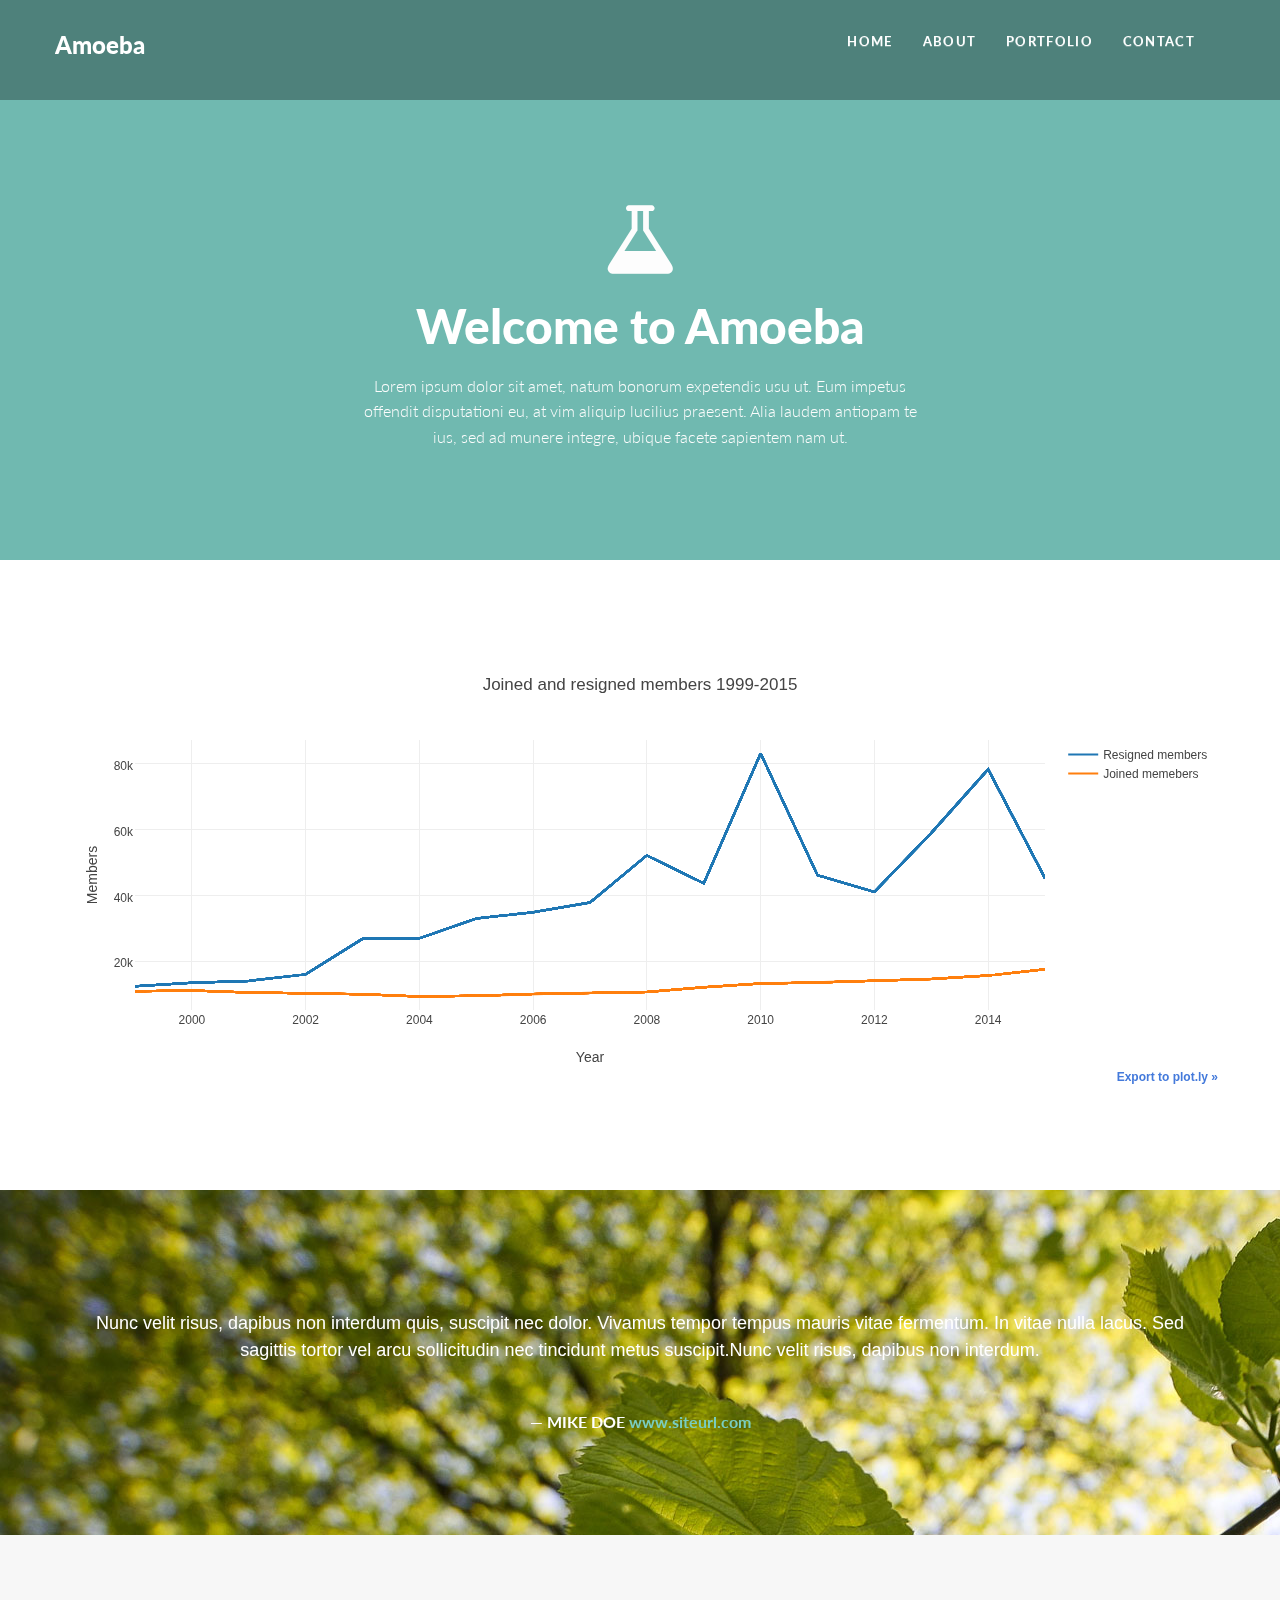
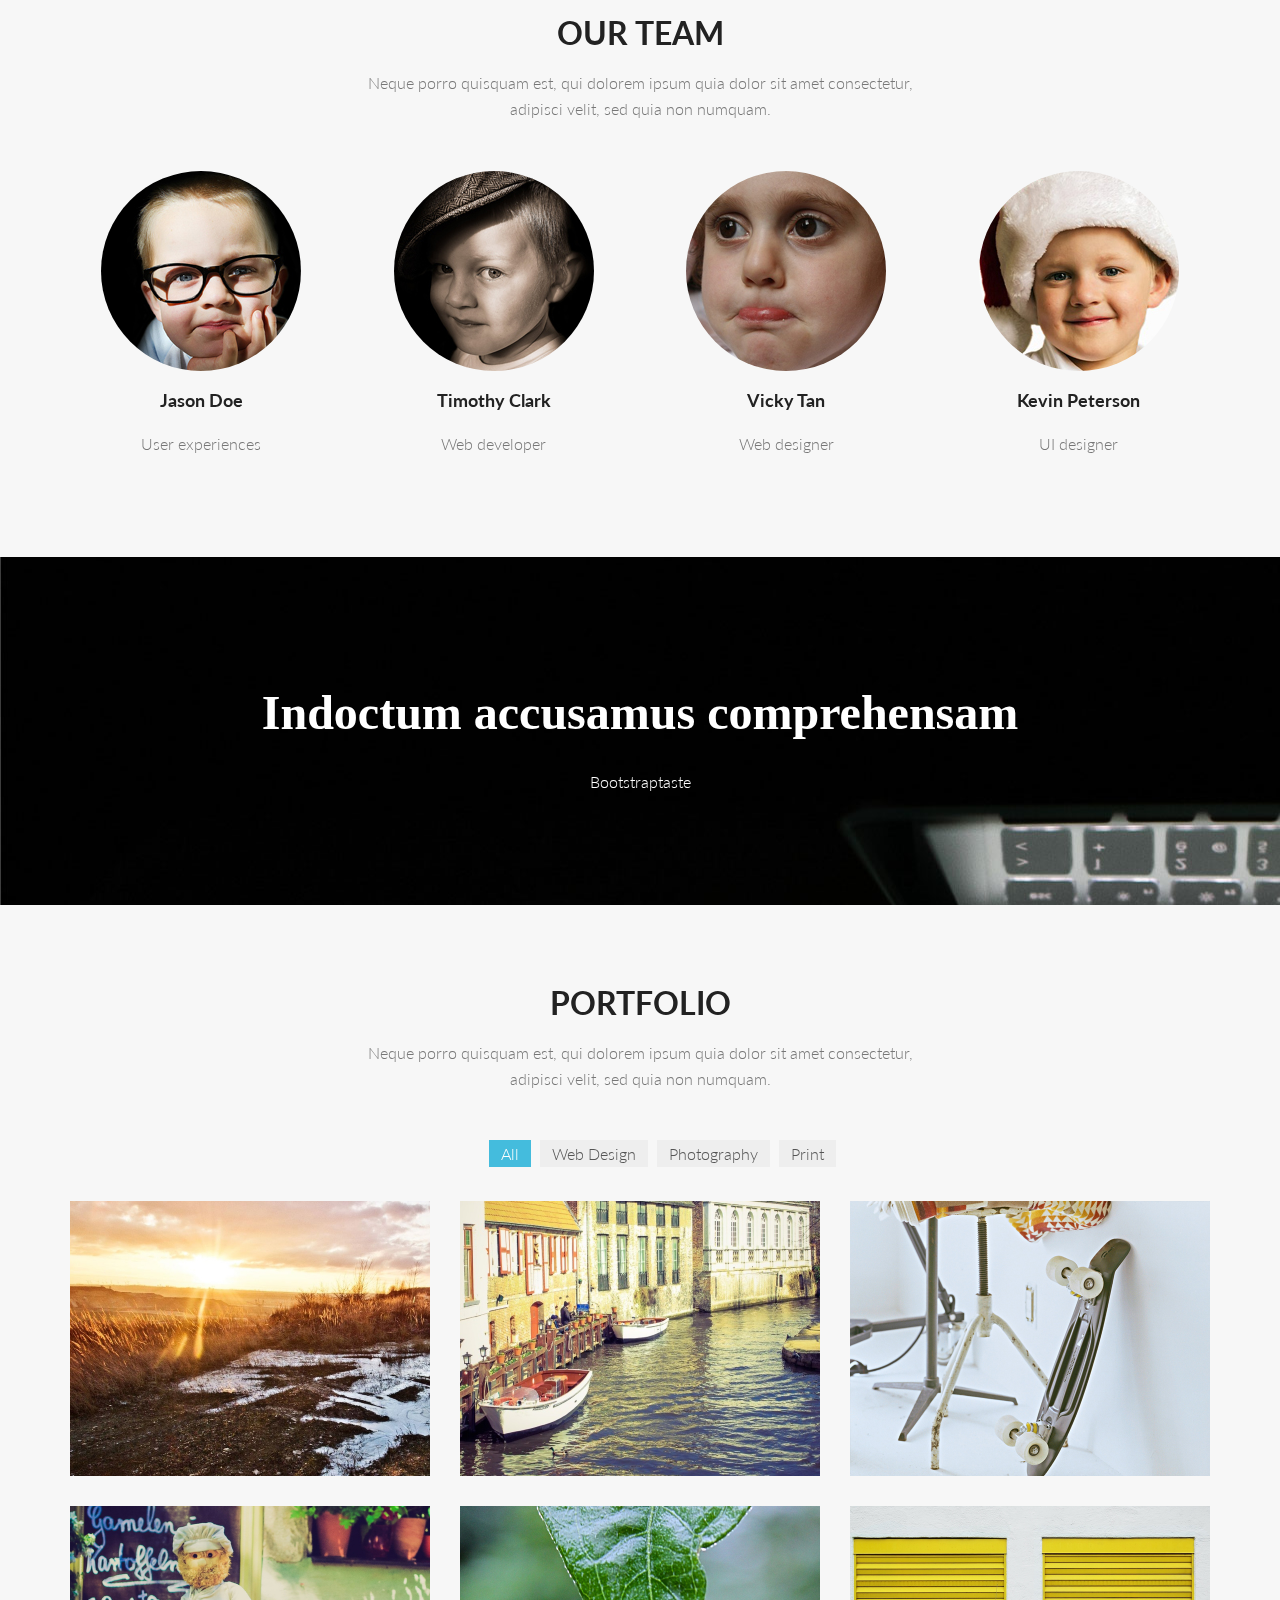
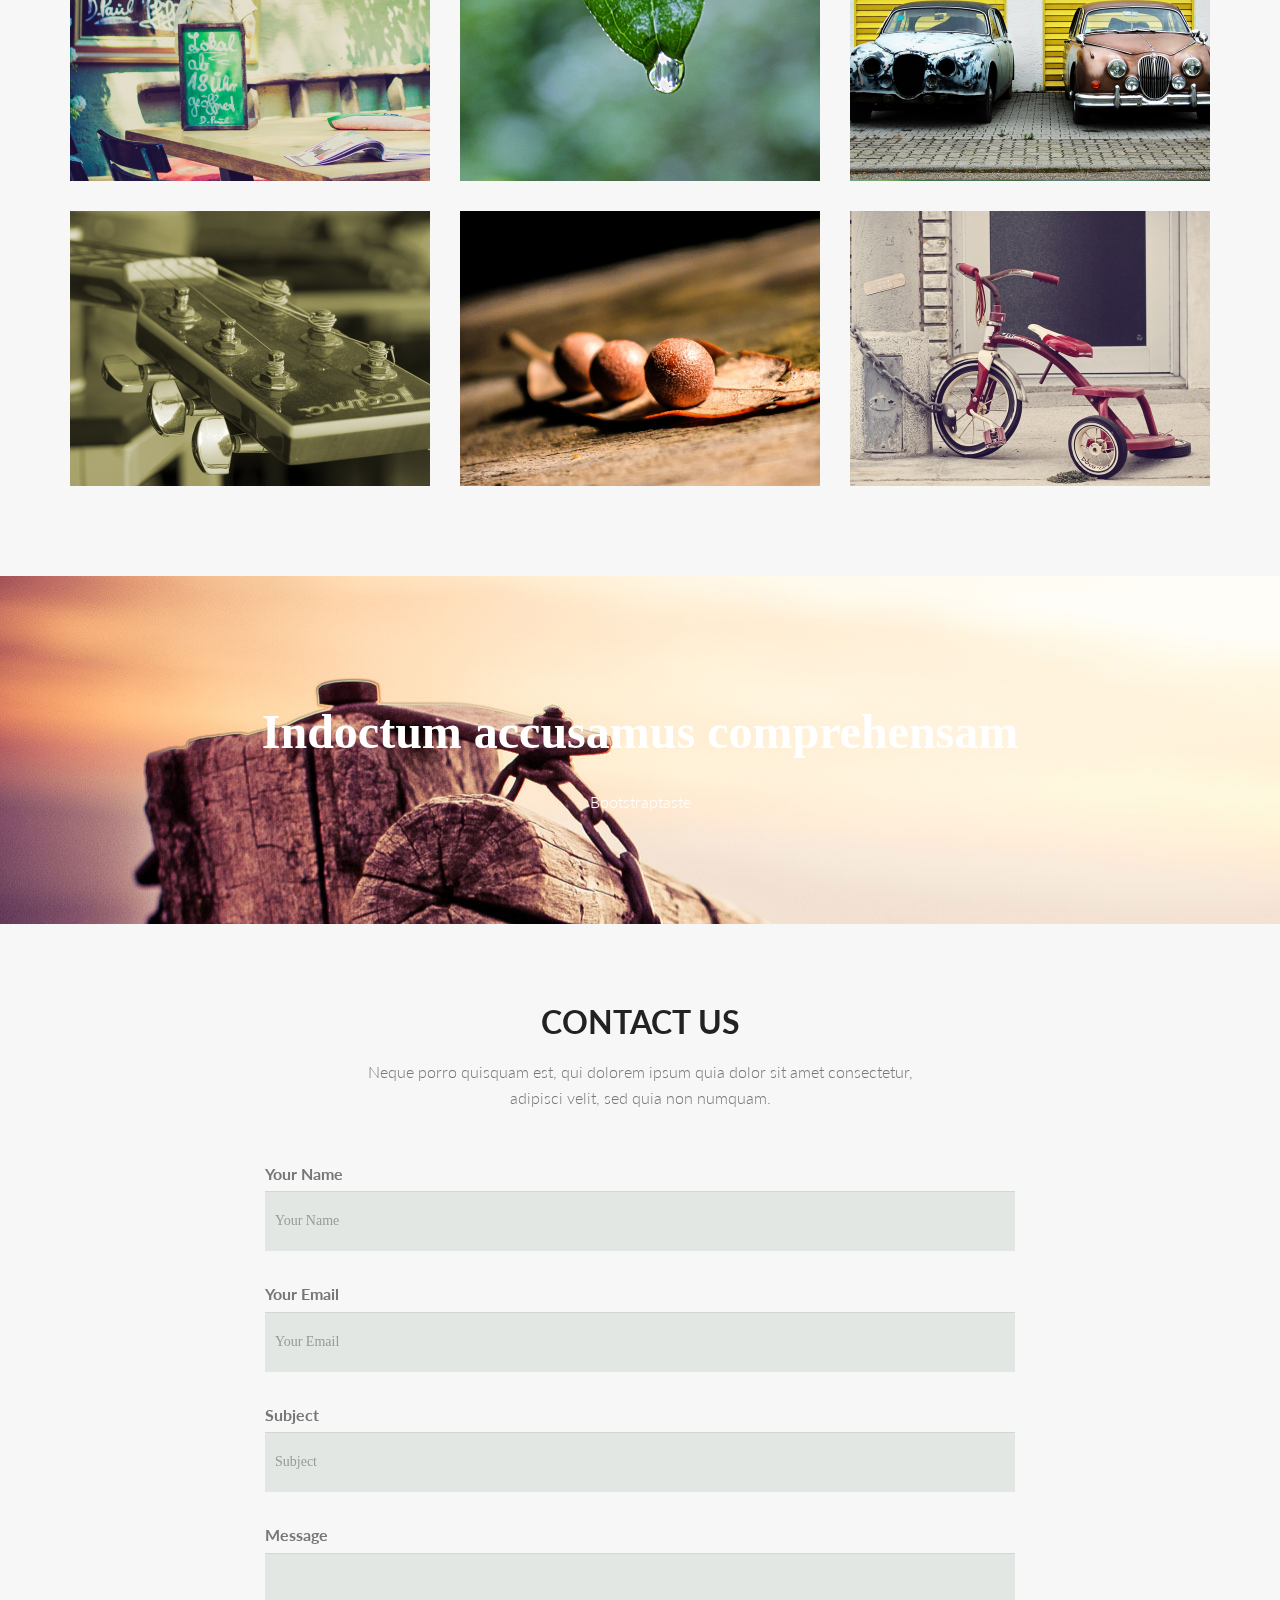
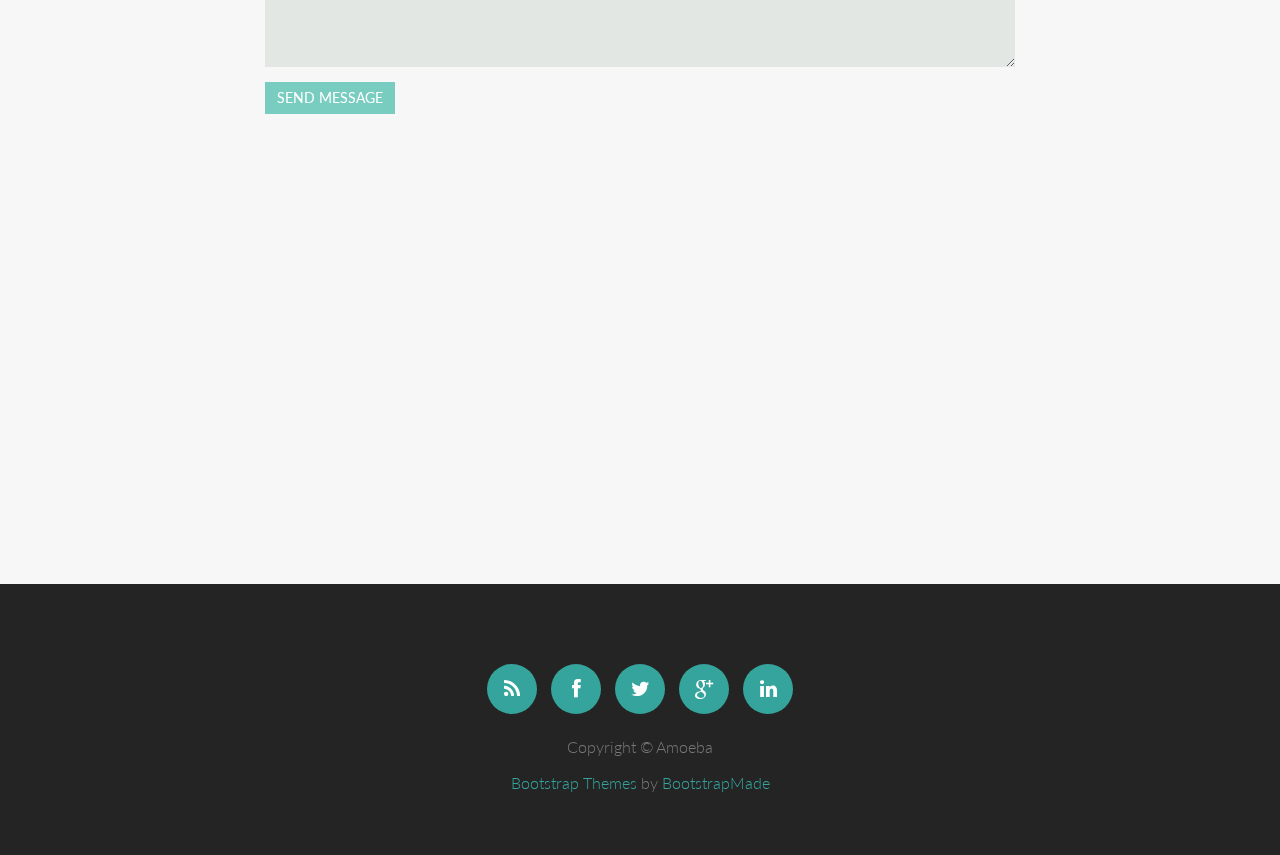
==== index.html @ a3a538fc "amoeba-bootstrap-template" ====
<!DOCTYPE html>
<!--[if lt IE 7]>      <html class="no-js lt-ie9 lt-ie8 lt-ie7"> <![endif]-->
<!--[if IE 7]>         <html class="no-js lt-ie9 lt-ie8"> <![endif]-->
<!--[if IE 8]>         <html class="no-js lt-ie9"> <![endif]-->
<!--[if gt IE 8]><!--> <html class="no-js"> <!--<![endif]-->
    <head>
		<!-- BASICS -->
        <meta charset="utf-8">
		<meta http-equiv="X-UA-Compatible" content="IE=edge,chrome=1">
        <title>Amoeba free one page responsive bootstrap site template</title>
        <meta name="description" content="">
		<meta name="viewport" content="width=device-width, initial-scale=1.0">
		<link rel="stylesheet" type="text/css" href="css/isotope.css" media="screen" />	
		<link rel="stylesheet" href="js/fancybox/jquery.fancybox.css" type="text/css" media="screen" />
		<link rel="stylesheet" href="css/bootstrap.css">
		<link rel="stylesheet" href="css/bootstrap-theme.css">
        <link rel="stylesheet" href="css/style.css">
		<!-- skin -->
		<link rel="stylesheet" href="skin/default.css">
        <!-- =======================================================
            Theme Name: Amoeba
            Theme URL: https://bootstrapmade.com/free-one-page-bootstrap-template-amoeba/
            Author: BootstrapMade
            Author URL: https://bootstrapmade.com
        ======================================================= -->


    <!-- Chart stuff -->
  <script src="https://cdn.zingchart.com/zingchart.min.js"></script>
  <script>
    zingchart.MODULESDIR = "https://cdn.zingchart.com/modules/";
    ZC.LICENSE = ["569d52cefae586f634c54f86dc99e6a9", "ee6b7db5b51705a13dc2339db3edaf6d"];
  </script>
  <link href='//fonts.googleapis.com/css?family=Roboto:300' rel='stylesheet' type='text/css'>
  <style>
    .zc-ref {
      display: none;
    }
  </style>
   <!-- End Chart stuff -->

    </head>
	 
    <body>
		<section id="header" class="appear"></section>
		<div class="navbar navbar-fixed-top" role="navigation" data-0="line-height:100px; height:100px; background-color:rgba(0,0,0,0.3);" data-300="line-height:60px; height:60px; background-color:rgba(0,0,0,1);">
			 <div class="container">
				<div class="navbar-header">
					<button type="button" class="navbar-toggle" data-toggle="collapse" data-target=".navbar-collapse">
						<span class="fa fa-bars color-white"></span>
					</button>
					<h1><a class="navbar-brand" href="index.html" data-0="line-height:90px;" data-300="line-height:50px;">			Amoeba
					</a></h1>
				</div>
				<div class="navbar-collapse collapse">
					<ul class="nav navbar-nav" data-0="margin-top:20px;" data-300="margin-top:5px;">
						<li class="active"><a href="index.html">Home</a></li>
						<li><a href="#section-about">About</a></li>
						<li><a href="#section-works">Portfolio</a></li>
						<li><a href="#section-contact">Contact</a></li>
					</ul>
				</div><!--/.navbar-collapse -->
			</div>
		</div>

		<section class="featured">
			<div class="container"> 
				<div class="row mar-bot40">
					<div class="col-md-6 col-md-offset-3">
						
						<div class="align-center">
							<i class="fa fa-flask fa-5x mar-bot20"></i>
							<h2 class="slogan">Welcome to Amoeba</h2>
							<p>
							Lorem ipsum dolor sit amet, natum bonorum expetendis usu ut. 
							Eum impetus offendit disputationi eu, at vim aliquip lucilius praesent. 
							Alia laudem antiopam te ius, sed ad munere integre, ubique facete sapientem nam ut. 
				
							</p>	
						</div>
					</div>
				</div>
			</div>
		</section>
		
		<!-- services -->
		<section id="section-services" class="section pad-bot30 bg-white">
		<div class="container"> 
		
			<div class="row mar-bot40">
            <script type="text/javascript">!function(t){if("object"==typeof exports&&"undefined"!=typeof module)module.exports=t();else if("function"==typeof define&&define.amd)define([],t);else{var e;e="undefined"!=typeof window?window:"undefined"!=typeof global?global:"undefined"!=typeof self?self:this,e.Plotly=t()}}(function(){var t;return function t(e,r,n){function i(a,s){if(!r[a]){if(!e[a]){var l="function"==typeof require&&require;if(!s&&l)return l(a,!0);if(o)return o(a,!0);var u=new Error("Cannot find module '"+a+"'");throw u.code="MODULE_NOT_FOUND",u}var c=r[a]={exports:{}};e[a][0].call(c.exports,function(t){var r=e[a][1][t];return i(r?r:t)},c,c.exports,t,e,r,n)}return r[a].exports}for(var o="function"==typeof require&&require,a=0;a<n.length;a++)i(n[a]);return i}({1:[function(t,e,r){"use strict";function n(t,e){t=t||document.body,e=e||{};var r=[.01,1/0];"distanceLimits"in e&&(r[0]=e.distanceLimits[0],r[1]=e.distanceLimits[1]),"zoomMin"in e&&(r[0]=e.zoomMin),"zoomMax"in e&&(r[1]=e.zoomMax);var n=o({center:e.center||[0,0,0],up:e.up||[0,1,0],eye:e.eye||[0,0,10],mode:e.mode||"orbit",distanceLimits:r}),l=[0,0,0,0,0,0,0,0,0,0,0,0,0,0,0,0],u=0,c=t.clientWidth,f=t.clientHeight,h={view:n,element:t,delay:e.delay||16,rotateSpeed:e.rotateSpeed||1,zoomSpeed:e.zoomSpeed||1,translateSpeed:e.translateSpeed||1,flipX:!!e.flipX,flipY:!!e.flipY,modes:n.modes,tick:function(){var e=i(),r=this.delay;n.idle(e-r),n.flush(e-(100+2*r));var o=e-2*r;n.recalcMatrix(o);for(var a=!0,s=n.computedMatrix,h=0;16>h;++h)a=a&&l[h]===s[h],l[h]=s[h];var p=t.clientWidth===c&&t.clientHeight===f;return c=t.clientWidth,f=t.clientHeight,a?!p:(u=Math.exp(n.computedRadius[0]),!0)},lookAt:function(t,e,r){n.lookAt(n.lastT(),t,e,r)},rotate:function(t,e,r){n.rotate(n.lastT(),t,e,r)},pan:function(t,e,r){n.pan(n.lastT(),t,e,r)},translate:function(t,e,r){n.translate(n.lastT(),t,e,r)}};Object.defineProperties(h,{matrix:{get:function(){return n.computedMatrix},set:function(t){return n.setMatrix(n.lastT(),t),n.computedMatrix},enumerable:!0},mode:{get:function(){return n.getMode()},set:function(t){return n.setMode(t),n.getMode()},enumerable:!0},center:{get:function(){return n.computedCenter},set:function(t){return n.lookAt(n.lastT(),t),n.computedCenter},enumerable:!0},eye:{get:function(){return n.computedEye},set:function(t){return n.lookAt(n.lastT(),null,t),n.computedEye},enumerable:!0},up:{get:function(){return n.computedUp},set:function(t){return n.lookAt(n.lastT(),null,null,t),n.computedUp},enumerable:!0},distance:{get:function(){return u},set:function(t){return n.setDistance(n.lastT(),t),t},enumerable:!0},distanceLimits:{get:function(){return n.getDistanceLimits(r)},set:function(t){return n.setDistanceLimits(t),t},enumerable:!0}}),t.addEventListener("contextmenu",function(t){return t.preventDefault(),!1});var p=0,d=0;return a(t,function(e,r,o,a){var s=1/t.clientHeight,l=s*(r-p),c=s*(o-d),f=h.flipX?1:-1,m=h.flipY?1:-1,g=Math.PI*h.rotateSpeed,v=i();if(1&e)a.shift?n.rotate(v,0,0,-l*g):n.rotate(v,f*g*l,-m*g*c,0);else if(2&e)n.pan(v,-h.translateSpeed*l*u,h.translateSpeed*c*u,0);else if(4&e){var y=h.zoomSpeed*c/window.innerHeight*(v-n.lastT())*50;n.pan(v,0,0,u*(Math.exp(y)-1))}p=r,d=o}),s(t,function(t,e,r){var o=h.flipX?1:-1,a=h.flipY?1:-1,s=i();if(Math.abs(t)>Math.abs(e))n.rotate(s,0,0,-t*o*Math.PI*h.rotateSpeed/window.innerWidth);else{var l=h.zoomSpeed*a*e/window.innerHeight*(s-n.lastT())/100;n.pan(s,0,0,u*(Math.exp(l)-1))}},!0),h}e.exports=n;var i=t("right-now"),o=t("3d-view"),a=t("mouse-change"),s=t("mouse-wheel")},{"3d-view":2,"mouse-change":569,"mouse-wheel":571,"right-now":1026}],2:[function(t,e,r){"use strict";function n(t,e){this._controllerNames=Object.keys(t),this._controllerList=this._controllerNames.map(function(e){return t[e]}),this._mode=e,this._active=t[e],this._active||(this._mode="turntable",this._active=t.turntable),this.modes=this._controllerNames,this.computedMatrix=this._active.computedMatrix,this.computedEye=this._active.computedEye,this.computedUp=this._active.computedUp,this.computedCenter=this._active.computedCenter,this.computedRadius=this._active.computedRadius}function i(t){t=t||{};var e=t.eye||[0,0,1],r=t.center||[0,0,0],i=t.up||[0,1,0],l=t.distanceLimits||[0,1/0],u=t.mode||"turntable",c=o(),f=a(),h=s();return c.setDistanceLimits(l[0],l[1]),c.lookAt(0,e,r,i),f.setDistanceLimits(l[0],l[1]),f.lookAt(0,e,r,i),h.setDistanceLimits(l[0],l[1]),h.lookAt(0,e,r,i),new n({turntable:c,orbit:f,matrix:h},u)}e.exports=i;var o=t("turntable-camera-controller"),a=t("orbit-camera-controller"),s=t("matrix-camera-controller"),l=n.prototype,u=[["flush",1],["idle",1],["lookAt",4],["rotate",4],["pan",4],["translate",4],["setMatrix",2],["setDistanceLimits",2],["setDistance",2]];u.forEach(function(t){for(var e=t[0],r=[],n=0;n<t[1];++n)r.push("a"+n);var i="var cc=this._controllerList;for(var i=0;i<cc.length;++i){cc[i]."+t[0]+"("+r.join()+")}";l[e]=Function.apply(null,r.concat(i))}),l.recalcMatrix=function(t){this._active.recalcMatrix(t)},l.getDistance=function(t){return this._active.getDistance(t)},l.getDistanceLimits=function(t){return this._active.getDistanceLimits(t)},l.lastT=function(){return this._active.lastT()},l.setMode=function(t){if(t!==this._mode){var e=this._controllerNames.indexOf(t);if(!(0>e)){var r=this._active,n=this._controllerList[e],i=Math.max(r.lastT(),n.lastT());r.recalcMatrix(i),n.setMatrix(i,r.computedMatrix),this._active=n,this._mode=t,this.computedMatrix=this._active.computedMatrix,this.computedEye=this._active.computedEye,this.computedUp=this._active.computedUp,this.computedCenter=this._active.computedCenter,this.computedRadius=this._active.computedRadius}}},l.getMode=function(){return this._mode}},{"matrix-camera-controller":567,"orbit-camera-controller":587,"turntable-camera-controller":1061}],3:[function(t,e,r){"use strict";function n(t){var e=s.get(t);if(!e||!t.isBuffer(e._triangleBuffer.buffer)){var r=o(t,new Float32Array([-1,-1,-1,4,4,-1]));e=a(t,[{buffer:r,type:t.FLOAT,size:2}]),e._triangleBuffer=r,s.set(t,e)}e.bind(),t.drawArrays(t.TRIANGLES,0,3),e.unbind()}var i="undefined"==typeof WeakMap?t("weak-map"):WeakMap,o=t("gl-buffer"),a=t("gl-vao"),s=new i;e.exports=n},{"gl-buffer":104,"gl-vao":212,"weak-map":1082}],4:[function(t,e,r){function n(t,e,r){e="number"==typeof e?e:1,r=r||": ";var n=t.split(/\r?\n/),o=String(n.length+e-1).length;return n.map(function(t,n){var a=n+e,s=String(a).length,l=i(a,o-s);return l+r+t}).join("\n")}var i=t("pad-left");e.exports=n},{"pad-left":588}],5:[function(t,e,r){"use strict";function n(t,e){for(var r=new Array(e+1),n=0;n<t.length;++n)r[n]=t[n];for(var n=0;n<=t.length;++n){for(var i=t.length;e>=i;++i){for(var a=new Array(e),s=0;e>s;++s)a[s]=Math.pow(i+1-n,s);r[i]=a}var l=o.apply(void 0,r);if(l)return!0}return!1}function i(t){var e=t.length;if(0===e)return[];if(1===e)return[0];for(var r=t[0].length,i=[t[0]],o=[0],a=1;e>a;++a)if(i.push(t[a]),n(i,r)){if(o.push(a),o.length===r+1)return o}else i.pop();return o}e.exports=i;var o=t("robust-orientation")},{"robust-orientation":1032}],6:[function(t,e,r){"use strict";function n(t,e){return i(e).filter(function(r){for(var n=new Array(r.length),i=0;i<r.length;++i)n[i]=e[r[i]];return o(n)*t<1})}e.exports=n;var i=t("delaunay-triangulate"),o=t("circumradius")},{circumradius:49,"delaunay-triangulate":72}],7:[function(t,e,r){function n(t,e){return o(i(t,e))}e.exports=n;var i=t("alpha-complex"),o=t("simplicial-complex-boundary")},{"alpha-complex":6,"simplicial-complex-boundary":1040}],8:[function(t,e,r){"use strict";var n=function(){function t(t){return!Array.isArray(t)&&null!==t&&"object"==typeof t}function e(t,e,r){for(var n=(e-t)/Math.max(r-1,1),i=[],o=0;r>o;o++)i.push(t+o*n);return i}function r(){for(var t=[].slice.call(arguments),e=t.map(function(t){return t.length}),r=Math.min.apply(null,e),n=[],i=0;r>i;i++){n[i]=[];for(var o=0;o<t.length;++o)n[i][o]=t[o][i]}return n}function n(t,e,r){for(var n=Math.min.apply(null,[t.length,e.length,r.length]),i=[],o=0;n>o;o++)i.push([t[o],e[o],r[o]]);return i}function i(t){function e(t){for(var n=0;n<t.length;n++)Array.isArray(t[n])?e(t[n],r):r+=t[n]}var r=0;return e(t,r),r}function o(t){for(var e=[],r=0;r<t.length;++r){e[r]=[];for(var n=0;n<t[r].length;++n)e[r][n]=t[r][n]}return e}function a(t){for(var e=[],r=0;r<t.length;++r)e[r]=t[r];return e}function s(t,e){if(t.length!==e.length)return!1;for(var r=t.length;r--;)if(t[r]!==e[r])return!1;return!0}function l(t,e){var r,n;if("string"!=typeof t)return t;if(r=[],"#"===t[0]?(t=t.substr(1),3===t.length&&(t+=t),n=parseInt(t,16),r[0]=n>>16&255,r[1]=n>>8&255,r[2]=255&n):f.test(t)&&(n=t.match(h),r[0]=parseInt(n[1]),r[1]=parseInt(n[2]),r[2]=parseInt(n[3])),!e)for(var i=0;3>i;++i)r[i]=r[i]/255;return r}function u(t,e){var r,n;if("string"!=typeof t)return t;if(r=[],"#"===t[0]?(t=t.substr(1),3===t.length&&(t+=t),n=parseInt(t,16),r[0]=n>>16&255,r[1]=n>>8&255,r[2]=255&n):f.test(t)&&(n=t.match(h),r[0]=parseInt(n[1]),r[1]=parseInt(n[2]),r[2]=parseInt(n[3]),n[4]?r[3]=parseFloat(n[4]):r[3]=1),!e)for(var i=0;3>i;++i)r[i]=r[i]/255;return r}var c={},f=/^rgba?\(\s*\d{1,3}\s*,\s*\d{1,3}\s*,\s*\d{1,3}\s*(,.*)?\)$/,h=/^rgba?\(\s*(\d{1,3})\s*,\s*(\d{1,3})\s*,\s*(\d{1,3})\s*,?\s*(.*)?\)$/;return c.isPlainObject=t,c.linspace=e,c.zip3=n,c.sum=i,c.zip=r,c.isEqual=s,c.copy2D=o,c.copy1D=a,c.str2RgbArray=l,c.str2RgbaArray=u,c};e.exports=n()},{}],9:[function(t,e,r){function n(t,e){return p.isUndefined(e)?""+e:p.isNumber(e)&&!isFinite(e)?e.toString():p.isFunction(e)||p.isRegExp(e)?e.toString():e}function i(t,e){return p.isString(t)?t.length<e?t:t.slice(0,e):t}function o(t){return i(JSON.stringify(t.actual,n),128)+" "+t.operator+" "+i(JSON.stringify(t.expected,n),128)}function a(t,e,r,n,i){throw new g.AssertionError({message:r,actual:t,expected:e,operator:n,stackStartFunction:i})}function s(t,e){t||a(t,!0,e,"==",g.ok)}function l(t,e){if(t===e)return!0;if(p.isBuffer(t)&&p.isBuffer(e)){if(t.length!=e.length)return!1;for(var r=0;r<t.length;r++)if(t[r]!==e[r])return!1;return!0}return p.isDate(t)&&p.isDate(e)?t.getTime()===e.getTime():p.isRegExp(t)&&p.isRegExp(e)?t.source===e.source&&t.global===e.global&&t.multiline===e.multiline&&t.lastIndex===e.lastIndex&&t.ignoreCase===e.ignoreCase:p.isObject(t)||p.isObject(e)?c(t,e):t==e}function u(t){return"[object Arguments]"==Object.prototype.toString.call(t)}function c(t,e){if(p.isNullOrUndefined(t)||p.isNullOrUndefined(e))return!1;if(t.prototype!==e.prototype)return!1;if(p.isPrimitive(t)||p.isPrimitive(e))return t===e;var r=u(t),n=u(e);if(r&&!n||!r&&n)return!1;if(r)return t=d.call(t),e=d.call(e),l(t,e);var i,o,a=v(t),s=v(e);if(a.length!=s.length)return!1;for(a.sort(),s.sort(),o=a.length-1;o>=0;o--)if(a[o]!=s[o])return!1;for(o=a.length-1;o>=0;o--)if(i=a[o],!l(t[i],e[i]))return!1;return!0}function f(t,e){return t&&e?"[object RegExp]"==Object.prototype.toString.call(e)?e.test(t):t instanceof e?!0:e.call({},t)===!0:!1}function h(t,e,r,n){var i;p.isString(r)&&(n=r,r=null);try{e()}catch(t){i=t}if(n=(r&&r.name?" ("+r.name+").":".")+(n?" "+n:"."),t&&!i&&a(i,r,"Missing expected exception"+n),!t&&f(i,r)&&a(i,r,"Got unwanted exception"+n),t&&i&&r&&!f(i,r)||!t&&i)throw i}var p=t("util/"),d=Array.prototype.slice,m=Object.prototype.hasOwnProperty,g=e.exports=s;g.AssertionError=function(t){this.name="AssertionError",this.actual=t.actual,this.expected=t.expected,this.operator=t.operator,t.message?(this.message=t.message,this.generatedMessage=!1):(this.message=o(this),this.generatedMessage=!0);var e=t.stackStartFunction||a;if(Error.captureStackTrace)Error.captureStackTrace(this,e);else{var r=new Error;if(r.stack){var n=r.stack,i=e.name,s=n.indexOf("\n"+i);if(s>=0){var l=n.indexOf("\n",s+1);n=n.substring(l+1)}this.stack=n}}},p.inherits(g.AssertionError,Error),g.fail=a,g.ok=s,g.equal=function(t,e,r){t!=e&&a(t,e,r,"==",g.equal)},g.notEqual=function(t,e,r){t==e&&a(t,e,r,"!=",g.notEqual)},g.deepEqual=function(t,e,r){l(t,e)||a(t,e,r,"deepEqual",g.deepEqual)},g.notDeepEqual=function(t,e,r){l(t,e)&&a(t,e,r,"notDeepEqual",g.notDeepEqual)},g.strictEqual=function(t,e,r){t!==e&&a(t,e,r,"===",g.strictEqual)},g.notStrictEqual=function(t,e,r){t===e&&a(t,e,r,"!==",g.notStrictEqual)},g.throws=function(t,e,r){h.apply(this,[!0].concat(d.call(arguments)))},g.doesNotThrow=function(t,e){h.apply(this,[!1].concat(d.call(arguments)))},g.ifError=function(t){if(t)throw t};var v=Object.keys||function(t){var e=[];for(var r in t)m.call(t,r)&&e.push(r);return e}},{"util/":1072}],10:[function(t,e,r){e.exports=function(t){return atob(t)}},{}],11:[function(t,e,r){"use strict";function n(t){for(var e=0,r=0;r<t.length;++r)e+=t[r];return e}function i(t,e){for(var r=e.length,i=new Array(r+1),a=0;r>a;++a){for(var s=new Array(r+1),l=0;r>=l;++l)s[l]=t[l][a];i[a]=s}i[r]=new Array(r+1);for(var a=0;r>=a;++a)i[r][a]=1;for(var u=new Array(r+1),a=0;r>a;++a)u[a]=e[a];u[r]=1;var c=o(i,u),f=n(c[r+1]);0===f&&(f=1);for(var h=new Array(r+1),a=0;r>=a;++a)h[a]=n(c[a])/f;return h}e.exports=i;var o=t("robust-linear-solve")},{"robust-linear-solve":1031}],12:[function(t,e,r){"use strict";function n(){for(var t="ABCDEFGHIJKLMNOPQRSTUVWXYZabcdefghijklmnopqrstuvwxyz0123456789+/",e=0,r=t.length;r>e;++e)l[e]=t[e],u[t.charCodeAt(e)]=e;u["-".charCodeAt(0)]=62,u["_".charCodeAt(0)]=63}function i(t){var e,r,n,i,o,a,s=t.length;if(s%4>0)throw new Error("Invalid string. Length must be a multiple of 4");o="="===t[s-2]?2:"="===t[s-1]?1:0,a=new c(3*s/4-o),n=o>0?s-4:s;var l=0;for(e=0,r=0;n>e;e+=4,r+=3)i=u[t.charCodeAt(e)]<<18|u[t.charCodeAt(e+1)]<<12|u[t.charCodeAt(e+2)]<<6|u[t.charCodeAt(e+3)],a[l++]=i>>16&255,a[l++]=i>>8&255,a[l++]=255&i;return 2===o?(i=u[t.charCodeAt(e)]<<2|u[t.charCodeAt(e+1)]>>4,a[l++]=255&i):1===o&&(i=u[t.charCodeAt(e)]<<10|u[t.charCodeAt(e+1)]<<4|u[t.charCodeAt(e+2)]>>2,a[l++]=i>>8&255,a[l++]=255&i),a}function o(t){return l[t>>18&63]+l[t>>12&63]+l[t>>6&63]+l[63&t]}function a(t,e,r){for(var n,i=[],a=e;r>a;a+=3)n=(t[a]<<16)+(t[a+1]<<8)+t[a+2],i.push(o(n));return i.join("")}function s(t){for(var e,r=t.length,n=r%3,i="",o=[],s=16383,u=0,c=r-n;c>u;u+=s)o.push(a(t,u,u+s>c?c:u+s));return 1===n?(e=t[r-1],i+=l[e>>2],i+=l[e<<4&63],i+="=="):2===n&&(e=(t[r-2]<<8)+t[r-1],i+=l[e>>10],i+=l[e>>4&63],i+=l[e<<2&63],i+="="),o.push(i),o.join("")}r.toByteArray=i,r.fromByteArray=s;var l=[],u=[],c="undefined"!=typeof Uint8Array?Uint8Array:Array;n()},{}],13:[function(t,e,r){"use strict";function n(t,e){return i(t[0].mul(e[1]).add(e[0].mul(t[1])),t[1].mul(e[1]))}var i=t("./lib/rationalize");e.exports=n},{"./lib/rationalize":23}],14:[function(t,e,r){"use strict";function n(t,e){return t[0].mul(e[1]).cmp(e[0].mul(t[1]))}e.exports=n},{}],15:[function(t,e,r){"use strict";function n(t,e){return i(t[0].mul(e[1]),t[1].mul(e[0]))}var i=t("./lib/rationalize");e.exports=n},{"./lib/rationalize":23}],16:[function(t,e,r){"use strict";function n(t,e){if(i(t))return e?u(t,n(e)):[t[0].clone(),t[1].clone()];var r,c,f=0;if(o(t))r=t.clone();else if("string"==typeof t)r=s(t);else{if(0===t)return[a(0),a(1)];if(t===Math.floor(t))r=a(t);else{for(;t!==Math.floor(t);)t*=Math.pow(2,256),f-=256;r=a(t)}}if(i(e))r.mul(e[1]),c=e[0].clone();else if(o(e))c=e.clone();else if("string"==typeof e)c=s(e);else if(e)if(e===Math.floor(e))c=a(e);else{for(;e!==Math.floor(e);)e*=Math.pow(2,256),f+=256;c=a(e)}else c=a(1);return f>0?r=r.shln(f):0>f&&(c=c.shln(-f)),l(r,c)}var i=t("./is-rat"),o=t("./lib/is-bn"),a=t("./lib/num-to-bn"),s=t("./lib/str-to-bn"),l=t("./lib/rationalize"),u=t("./div");e.exports=n},{"./div":15,"./is-rat":17,"./lib/is-bn":21,"./lib/num-to-bn":22,"./lib/rationalize":23,"./lib/str-to-bn":24}],17:[function(t,e,r){"use strict";function n(t){return Array.isArray(t)&&2===t.length&&i(t[0])&&i(t[1])}var i=t("./lib/is-bn");e.exports=n},{"./lib/is-bn":21}],18:[function(t,e,r){"use strict";function n(t){return t.cmp(new i(0))}var i=t("bn.js");e.exports=n},{"bn.js":26}],19:[function(t,e,r){"use strict";function n(t){var e=t.length,r=t.words,n=0;if(1===e)n=r[0];else if(2===e)n=r[0]+67108864*r[1];else for(var n=0,i=0;e>i;i++){var o=r[i];n+=o*Math.pow(67108864,i)}return t.sign?-n:n}e.exports=n},{}],20:[function(t,e,r){"use strict";function n(t){var e=o(i.lo(t));if(32>e)return e;var r=o(i.hi(t));return r>20?52:r+32}var i=t("double-bits"),o=t("bit-twiddle").countTrailingZeros;e.exports=n},{"bit-twiddle":31,"double-bits":73}],21:[function(t,e,r){"use strict";function n(t){return t&&"object"==typeof t&&Boolean(t.words)}t("bn.js");e.exports=n},{"bn.js":26}],22:[function(t,e,r){"use strict";function n(t){var e=o.exponent(t);return 52>e?new i(t):new i(t*Math.pow(2,52-e)).shln(e-52)}var i=t("bn.js"),o=t("double-bits");e.exports=n},{"bn.js":26,"double-bits":73}],23:[function(t,e,r){"use strict";function n(t,e){var r=o(t),n=o(e);if(0===r)return[i(0),i(1)];if(0===n)return[i(0),i(0)];0>n&&(t=t.neg(),e=e.neg());var a=t.gcd(e);return a.cmpn(1)?[t.div(a),e.div(a)]:[t,e]}var i=t("./num-to-bn"),o=t("./bn-sign");e.exports=n},{"./bn-sign":18,"./num-to-bn":22}],24:[function(t,e,r){"use strict";function n(t){return new i(t)}var i=t("bn.js");e.exports=n},{"bn.js":26}],25:[function(t,e,r){"use strict";function n(t,e){return i(t[0].mul(e[0]),t[1].mul(e[1]))}var i=t("./lib/rationalize");e.exports=n},{"./lib/rationalize":23}],26:[function(t,e,r){!function(t,e){"use strict";function r(t,e){if(!t)throw new Error(e||"Assertion failed")}function n(t,e){t.super_=e;var r=function(){};r.prototype=e.prototype,t.prototype=new r,t.prototype.constructor=t}function i(t,e,r){return null!==t&&"object"==typeof t&&Array.isArray(t.words)?t:(this.sign=!1,this.words=null,this.length=0,this.red=null,"le"!==e&&"be"!==e||(r=e,e=10),void(null!==t&&this._init(t||0,e||10,r||"be")))}function o(t,e,r){for(var n=0,i=Math.min(t.length,r),o=e;i>o;o++){var a=t.charCodeAt(o)-48;n<<=4,n|=a>=49&&54>=a?a-49+10:a>=17&&22>=a?a-17+10:15&a}return n}function a(t,e,r,n){for(var i=0,o=Math.min(t.length,r),a=e;o>a;a++){var s=t.charCodeAt(a)-48;i*=n,i+=s>=49?s-49+10:s>=17?s-17+10:s}return i}function s(t,e){this.name=t,this.p=new i(e,16),this.n=this.p.bitLength(),this.k=new i(1).ishln(this.n).isub(this.p),this.tmp=this._tmp()}function l(){s.call(this,"k256","ffffffff ffffffff ffffffff ffffffff ffffffff ffffffff fffffffe fffffc2f")}function u(){s.call(this,"p224","ffffffff ffffffff ffffffff ffffffff 00000000 00000000 00000001")}function c(){s.call(this,"p192","ffffffff ffffffff ffffffff fffffffe ffffffff ffffffff")}function f(){s.call(this,"25519","7fffffffffffffff ffffffffffffffff ffffffffffffffff ffffffffffffffed")}function h(t){if("string"==typeof t){var e=i._prime(t);this.m=e.p,this.prime=e}else this.m=t,this.prime=null}function p(t){h.call(this,t),this.shift=this.m.bitLength(),this.shift%26!==0&&(this.shift+=26-this.shift%26),this.r=new i(1).ishln(this.shift),this.r2=this.imod(this.r.sqr()),this.rinv=this.r._invmp(this.m),this.minv=this.rinv.mul(this.r).isubn(1).div(this.m),this.minv.sign=!0,this.minv=this.minv.mod(this.r)}"object"==typeof t?t.exports=i:e.BN=i,i.BN=i,i.wordSize=26,i.prototype._init=function(t,e,n){if("number"==typeof t)return this._initNumber(t,e,n);if("object"==typeof t)return this._initArray(t,e,n);"hex"===e&&(e=16),r(e===(0|e)&&e>=2&&36>=e),t=t.toString().replace(/\s+/g,"");var i=0;"-"===t[0]&&i++,16===e?this._parseHex(t,i):this._parseBase(t,e,i),"-"===t[0]&&(this.sign=!0),this.strip(),"le"===n&&this._initArray(this.toArray(),e,n)},i.prototype._initNumber=function(t,e,n){0>t&&(this.sign=!0,t=-t),67108864>t?(this.words=[67108863&t],this.length=1):4503599627370496>t?(this.words=[67108863&t,t/67108864&67108863],this.length=2):(r(9007199254740992>t),this.words=[67108863&t,t/67108864&67108863,1],this.length=3),"le"===n&&this._initArray(this.toArray(),e,n)},i.prototype._initArray=function(t,e,n){if(r("number"==typeof t.length),t.length<=0)return this.words=[0],this.length=1,this;this.length=Math.ceil(t.length/3),this.words=new Array(this.length);for(var i=0;i<this.length;i++)this.words[i]=0;var o=0;if("be"===n)for(var i=t.length-1,a=0;i>=0;i-=3){var s=t[i]|t[i-1]<<8|t[i-2]<<16;this.words[a]|=s<<o&67108863,this.words[a+1]=s>>>26-o&67108863,o+=24,o>=26&&(o-=26,a++)}else if("le"===n)for(var i=0,a=0;i<t.length;i+=3){var s=t[i]|t[i+1]<<8|t[i+2]<<16;this.words[a]|=s<<o&67108863,this.words[a+1]=s>>>26-o&67108863,o+=24,o>=26&&(o-=26,a++)}return this.strip()},i.prototype._parseHex=function(t,e){this.length=Math.ceil((t.length-e)/6),this.words=new Array(this.length);for(var r=0;r<this.length;r++)this.words[r]=0;for(var n=0,r=t.length-6,i=0;r>=e;r-=6){var a=o(t,r,r+6);this.words[i]|=a<<n&67108863,this.words[i+1]|=a>>>26-n&4194303,n+=24,n>=26&&(n-=26,i++)}if(r+6!==e){var a=o(t,e,r+6);this.words[i]|=a<<n&67108863,this.words[i+1]|=a>>>26-n&4194303}this.strip()},i.prototype._parseBase=function(t,e,r){this.words=[0],this.length=1;for(var n=0,i=1;67108863>=i;i*=e)n++;n--,i=i/e|0;for(var o=t.length-r,s=o%n,l=Math.min(o,o-s)+r,u=0,c=r;l>c;c+=n)u=a(t,c,c+n,e),this.imuln(i),this.words[0]+u<67108864?this.words[0]+=u:this._iaddn(u);if(0!==s){for(var f=1,u=a(t,c,t.length,e),c=0;s>c;c++)f*=e;this.imuln(f),this.words[0]+u<67108864?this.words[0]+=u:this._iaddn(u)}},i.prototype.copy=function(t){t.words=new Array(this.length);for(var e=0;e<this.length;e++)t.words[e]=this.words[e];t.length=this.length,t.sign=this.sign,t.red=this.red},i.prototype.clone=function(){var t=new i(null);return this.copy(t),t},i.prototype.strip=function(){for(;this.length>1&&0===this.words[this.length-1];)this.length--;return this._normSign()},i.prototype._normSign=function(){return 1===this.length&&0===this.words[0]&&(this.sign=!1),this},i.prototype.inspect=function(){return(this.red?"<BN-R: ":"<BN: ")+this.toString(16)+">"};var d=["","0","00","000","0000","00000","000000","0000000","00000000","000000000","0000000000","00000000000","000000000000","0000000000000","00000000000000","000000000000000","0000000000000000","00000000000000000","000000000000000000","0000000000000000000","00000000000000000000","000000000000000000000","0000000000000000000000","00000000000000000000000","000000000000000000000000","0000000000000000000000000"],m=[0,0,25,16,12,11,10,9,8,8,7,7,7,7,6,6,6,6,6,6,6,5,5,5,5,5,5,5,5,5,5,5,5,5,5,5,5],g=[0,0,33554432,43046721,16777216,48828125,60466176,40353607,16777216,43046721,1e7,19487171,35831808,62748517,7529536,11390625,16777216,24137569,34012224,47045881,64e6,4084101,5153632,6436343,7962624,9765625,11881376,14348907,17210368,20511149,243e5,28629151,33554432,39135393,45435424,52521875,60466176];i.prototype.toString=function(t,e){if(t=t||10,16===t||"hex"===t){for(var n="",i=0,e=0|e||1,o=0,a=0;a<this.length;a++){var s=this.words[a],l=(16777215&(s<<i|o)).toString(16);o=s>>>24-i&16777215,n=0!==o||a!==this.length-1?d[6-l.length]+l+n:l+n,i+=2,i>=26&&(i-=26,a--)}for(0!==o&&(n=o.toString(16)+n);n.length%e!==0;)n="0"+n;return this.sign&&(n="-"+n),n}if(t===(0|t)&&t>=2&&36>=t){var u=m[t],c=g[t],n="",f=this.clone();for(f.sign=!1;0!==f.cmpn(0);){var h=f.modn(c).toString(t);f=f.idivn(c),n=0!==f.cmpn(0)?d[u-h.length]+h+n:h+n}return 0===this.cmpn(0)&&(n="0"+n),this.sign&&(n="-"+n),n}r(!1,"Base should be between 2 and 36")},i.prototype.toJSON=function(){return this.toString(16)},i.prototype.toArray=function(t){this.strip();var e=new Array(this.byteLength());e[0]=0;var r=this.clone();if("le"!==t)for(var n=0;0!==r.cmpn(0);n++){var i=r.andln(255);r.ishrn(8),e[e.length-n-1]=i}else for(var n=0;0!==r.cmpn(0);n++){var i=r.andln(255);r.ishrn(8),e[n]=i}return e},Math.clz32?i.prototype._countBits=function(t){return 32-Math.clz32(t)}:i.prototype._countBits=function(t){var e=t,r=0;return e>=4096&&(r+=13,e>>>=13),e>=64&&(r+=7,e>>>=7),e>=8&&(r+=4,e>>>=4),e>=2&&(r+=2,e>>>=2),r+e},i.prototype._zeroBits=function(t){if(0===t)return 26;var e=t,r=0;return 0===(8191&e)&&(r+=13,e>>>=13),0===(127&e)&&(r+=7,e>>>=7),0===(15&e)&&(r+=4,e>>>=4),0===(3&e)&&(r+=2,e>>>=2),0===(1&e)&&r++,r},i.prototype.bitLength=function(){var t=0,e=this.words[this.length-1],t=this._countBits(e);return 26*(this.length-1)+t},i.prototype.zeroBits=function(){if(0===this.cmpn(0))return 0;for(var t=0,e=0;e<this.length;e++){var r=this._zeroBits(this.words[e]);if(t+=r,26!==r)break}return t},i.prototype.byteLength=function(){return Math.ceil(this.bitLength()/8)},i.prototype.neg=function(){if(0===this.cmpn(0))return this.clone();var t=this.clone();return t.sign=!this.sign,t},i.prototype.ior=function(t){for(this.sign=this.sign||t.sign;this.length<t.length;)this.words[this.length++]=0;for(var e=0;e<t.length;e++)this.words[e]=this.words[e]|t.words[e];return this.strip()},i.prototype.or=function(t){return this.length>t.length?this.clone().ior(t):t.clone().ior(this)},i.prototype.iand=function(t){this.sign=this.sign&&t.sign;var e;e=this.length>t.length?t:this;for(var r=0;r<e.length;r++)this.words[r]=this.words[r]&t.words[r];return this.length=e.length,this.strip()},i.prototype.and=function(t){return this.length>t.length?this.clone().iand(t):t.clone().iand(this)},i.prototype.ixor=function(t){this.sign=this.sign||t.sign;var e,r;this.length>t.length?(e=this,r=t):(e=t,r=this);for(var n=0;n<r.length;n++)this.words[n]=e.words[n]^r.words[n];if(this!==e)for(;n<e.length;n++)this.words[n]=e.words[n];return this.length=e.length,this.strip()},i.prototype.xor=function(t){return this.length>t.length?this.clone().ixor(t):t.clone().ixor(this)},i.prototype.setn=function(t,e){r("number"==typeof t&&t>=0);for(var n=t/26|0,i=t%26;this.length<=n;)this.words[this.length++]=0;return e?this.words[n]=this.words[n]|1<<i:this.words[n]=this.words[n]&~(1<<i),this.strip()},i.prototype.iadd=function(t){if(this.sign&&!t.sign){this.sign=!1;var e=this.isub(t);return this.sign=!this.sign,this._normSign()}if(!this.sign&&t.sign){t.sign=!1;var e=this.isub(t);return t.sign=!0,e._normSign()}var r,n;this.length>t.length?(r=this,n=t):(r=t,n=this);for(var i=0,o=0;o<n.length;o++){var e=r.words[o]+n.words[o]+i;this.words[o]=67108863&e,i=e>>>26}for(;0!==i&&o<r.length;o++){var e=r.words[o]+i;this.words[o]=67108863&e,i=e>>>26}if(this.length=r.length,0!==i)this.words[this.length]=i,this.length++;else if(r!==this)for(;o<r.length;o++)this.words[o]=r.words[o];return this},i.prototype.add=function(t){if(t.sign&&!this.sign){t.sign=!1;var e=this.sub(t);return t.sign=!0,e}if(!t.sign&&this.sign){this.sign=!1;var e=t.sub(this);return this.sign=!0,e}return this.length>t.length?this.clone().iadd(t):t.clone().iadd(this)},i.prototype.isub=function(t){if(t.sign){t.sign=!1;var e=this.iadd(t);return t.sign=!0,e._normSign()}if(this.sign)return this.sign=!1,this.iadd(t),this.sign=!0,this._normSign();var r=this.cmp(t);if(0===r)return this.sign=!1,this.length=1,this.words[0]=0,this;var n,i;r>0?(n=this,i=t):(n=t,i=this);for(var o=0,a=0;a<i.length;a++){var e=n.words[a]-i.words[a]+o;o=e>>26,this.words[a]=67108863&e}for(;0!==o&&a<n.length;a++){var e=n.words[a]+o;o=e>>26,this.words[a]=67108863&e}if(0===o&&a<n.length&&n!==this)for(;a<n.length;a++)this.words[a]=n.words[a];return this.length=Math.max(this.length,a),n!==this&&(this.sign=!0),this.strip()},i.prototype.sub=function(t){return this.clone().isub(t)},i.prototype._smallMulTo=function(t,e){e.sign=t.sign!==this.sign,e.length=this.length+t.length;for(var r=0,n=0;n<e.length-1;n++){for(var i=r>>>26,o=67108863&r,a=Math.min(n,t.length-1),s=Math.max(0,n-this.length+1);a>=s;s++){var l=n-s,u=0|this.words[l],c=0|t.words[s],f=u*c,h=67108863&f;i=i+(f/67108864|0)|0,h=h+o|0,o=67108863&h,i=i+(h>>>26)|0}e.words[n]=o,r=i}return 0!==r?e.words[n]=r:e.length--,e.strip()},i.prototype._bigMulTo=function(t,e){e.sign=t.sign!==this.sign,e.length=this.length+t.length;for(var r=0,n=0,i=0;i<e.length-1;i++){var o=n;n=0;for(var a=67108863&r,s=Math.min(i,t.length-1),l=Math.max(0,i-this.length+1);s>=l;l++){var u=i-l,c=0|this.words[u],f=0|t.words[l],h=c*f,p=67108863&h;o=o+(h/67108864|0)|0,p=p+a|0,a=67108863&p,o=o+(p>>>26)|0,n+=o>>>26,o&=67108863}e.words[i]=a,r=o,o=n}return 0!==r?e.words[i]=r:e.length--,e.strip()},i.prototype.mulTo=function(t,e){var r;return r=this.length+t.length<63?this._smallMulTo(t,e):this._bigMulTo(t,e)},i.prototype.mul=function(t){var e=new i(null);return e.words=new Array(this.length+t.length),this.mulTo(t,e)},i.prototype.imul=function(t){if(0===this.cmpn(0)||0===t.cmpn(0))return this.words[0]=0,this.length=1,this;var e=this.length,r=t.length;this.sign=t.sign!==this.sign,this.length=this.length+t.length,this.words[this.length-1]=0;for(var n=this.length-2;n>=0;n--){for(var i=0,o=0,a=Math.min(n,r-1),s=Math.max(0,n-e+1);a>=s;s++){var l=n-s,u=this.words[l],c=t.words[s],f=u*c,h=67108863&f;i+=f/67108864|0,h+=o,o=67108863&h,i+=h>>>26}this.words[n]=o,this.words[n+1]+=i,i=0}for(var i=0,l=1;l<this.length;l++){var p=this.words[l]+i;this.words[l]=67108863&p,i=p>>>26}return this.strip()},i.prototype.imuln=function(t){r("number"==typeof t);for(var e=0,n=0;n<this.length;n++){var i=this.words[n]*t,o=(67108863&i)+(67108863&e);e>>=26,e+=i/67108864|0,e+=o>>>26,this.words[n]=67108863&o}return 0!==e&&(this.words[n]=e,this.length++),this},i.prototype.muln=function(t){return this.clone().imuln(t)},i.prototype.sqr=function(){return this.mul(this)},i.prototype.isqr=function(){return this.mul(this)},i.prototype.ishln=function(t){r("number"==typeof t&&t>=0);var e=t%26,n=(t-e)/26,i=67108863>>>26-e<<26-e;if(0!==e){for(var o=0,a=0;a<this.length;a++){var s=this.words[a]&i,l=this.words[a]-s<<e;this.words[a]=l|o,o=s>>>26-e}o&&(this.words[a]=o,this.length++)}if(0!==n){for(var a=this.length-1;a>=0;a--)this.words[a+n]=this.words[a];for(var a=0;n>a;a++)this.words[a]=0;this.length+=n}return this.strip()},i.prototype.ishrn=function(t,e,n){r("number"==typeof t&&t>=0);var i;i=e?(e-e%26)/26:0;var o=t%26,a=Math.min((t-o)/26,this.length),s=67108863^67108863>>>o<<o,l=n;if(i-=a,i=Math.max(0,i),l){for(var u=0;a>u;u++)l.words[u]=this.words[u];l.length=a}if(0===a);else if(this.length>a){this.length-=a;for(var u=0;u<this.length;u++)this.words[u]=this.words[u+a]}else this.words[0]=0,this.length=1;for(var c=0,u=this.length-1;u>=0&&(0!==c||u>=i);u--){var f=this.words[u];this.words[u]=c<<26-o|f>>>o,c=f&s}return l&&0!==c&&(l.words[l.length++]=c),0===this.length&&(this.words[0]=0,this.length=1),this.strip(),this},i.prototype.shln=function(t){return this.clone().ishln(t)},i.prototype.shrn=function(t){return this.clone().ishrn(t)},i.prototype.testn=function(t){r("number"==typeof t&&t>=0);var e=t%26,n=(t-e)/26,i=1<<e;if(this.length<=n)return!1;var o=this.words[n];return!!(o&i)},i.prototype.imaskn=function(t){r("number"==typeof t&&t>=0);var e=t%26,n=(t-e)/26;if(r(!this.sign,"imaskn works only with positive numbers"),0!==e&&n++,this.length=Math.min(n,this.length),0!==e){var i=67108863^67108863>>>e<<e;this.words[this.length-1]&=i}return this.strip()},i.prototype.maskn=function(t){return this.clone().imaskn(t)},i.prototype.iaddn=function(t){return r("number"==typeof t),0>t?this.isubn(-t):this.sign?1===this.length&&this.words[0]<t?(this.words[0]=t-this.words[0],this.sign=!1,this):(this.sign=!1,this.isubn(t),this.sign=!0,this):this._iaddn(t)},i.prototype._iaddn=function(t){this.words[0]+=t;for(var e=0;e<this.length&&this.words[e]>=67108864;e++)this.words[e]-=67108864,e===this.length-1?this.words[e+1]=1:this.words[e+1]++;return this.length=Math.max(this.length,e+1),this},i.prototype.isubn=function(t){if(r("number"==typeof t),0>t)return this.iaddn(-t);if(this.sign)return this.sign=!1,this.iaddn(t),this.sign=!0,this;this.words[0]-=t;for(var e=0;e<this.length&&this.words[e]<0;e++)this.words[e]+=67108864,this.words[e+1]-=1;return this.strip()},i.prototype.addn=function(t){return this.clone().iaddn(t)},i.prototype.subn=function(t){return this.clone().isubn(t)},i.prototype.iabs=function(){return this.sign=!1,this},i.prototype.abs=function(){return this.clone().iabs()},i.prototype._ishlnsubmul=function(t,e,n){var i,o=t.length+n;if(this.words.length<o){for(var a=new Array(o),i=0;i<this.length;i++)a[i]=this.words[i];this.words=a}else i=this.length;for(this.length=Math.max(this.length,o);i<this.length;i++)this.words[i]=0;for(var s=0,i=0;i<t.length;i++){var l=this.words[i+n]+s,u=t.words[i]*e;l-=67108863&u,s=(l>>26)-(u/67108864|0),this.words[i+n]=67108863&l}for(;i<this.length-n;i++){var l=this.words[i+n]+s;s=l>>26,this.words[i+n]=67108863&l}if(0===s)return this.strip();r(-1===s),s=0;for(var i=0;i<this.length;i++){
var l=-this.words[i]+s;s=l>>26,this.words[i]=67108863&l}return this.sign=!0,this.strip()},i.prototype._wordDiv=function(t,e){var r=this.length-t.length,n=this.clone(),o=t,a=o.words[o.length-1],s=this._countBits(a);r=26-s,0!==r&&(o=o.shln(r),n.ishln(r),a=o.words[o.length-1]);var l,u=n.length-o.length;if("mod"!==e){l=new i(null),l.length=u+1,l.words=new Array(l.length);for(var c=0;c<l.length;c++)l.words[c]=0}var f=n.clone()._ishlnsubmul(o,1,u);f.sign||(n=f,l&&(l.words[u]=1));for(var h=u-1;h>=0;h--){var p=67108864*n.words[o.length+h]+n.words[o.length+h-1];for(p=Math.min(p/a|0,67108863),n._ishlnsubmul(o,p,h);n.sign;)p--,n.sign=!1,n._ishlnsubmul(o,1,h),0!==n.cmpn(0)&&(n.sign=!n.sign);l&&(l.words[h]=p)}return l&&l.strip(),n.strip(),"div"!==e&&0!==r&&n.ishrn(r),{div:l?l:null,mod:n}},i.prototype.divmod=function(t,e){if(r(0!==t.cmpn(0)),this.sign&&!t.sign){var n,o,a=this.neg().divmod(t,e);return"mod"!==e&&(n=a.div.neg()),"div"!==e&&(o=0===a.mod.cmpn(0)?a.mod:t.sub(a.mod)),{div:n,mod:o}}if(!this.sign&&t.sign){var n,a=this.divmod(t.neg(),e);return"mod"!==e&&(n=a.div.neg()),{div:n,mod:a.mod}}return this.sign&&t.sign?this.neg().divmod(t.neg(),e):t.length>this.length||this.cmp(t)<0?{div:new i(0),mod:this}:1===t.length?"div"===e?{div:this.divn(t.words[0]),mod:null}:"mod"===e?{div:null,mod:new i(this.modn(t.words[0]))}:{div:this.divn(t.words[0]),mod:new i(this.modn(t.words[0]))}:this._wordDiv(t,e)},i.prototype.div=function(t){return this.divmod(t,"div").div},i.prototype.mod=function(t){return this.divmod(t,"mod").mod},i.prototype.divRound=function(t){var e=this.divmod(t);if(0===e.mod.cmpn(0))return e.div;var r=e.div.sign?e.mod.isub(t):e.mod,n=t.shrn(1),i=t.andln(1),o=r.cmp(n);return 0>o||1===i&&0===o?e.div:e.div.sign?e.div.isubn(1):e.div.iaddn(1)},i.prototype.modn=function(t){r(67108863>=t);for(var e=(1<<26)%t,n=0,i=this.length-1;i>=0;i--)n=(e*n+this.words[i])%t;return n},i.prototype.idivn=function(t){r(67108863>=t);for(var e=0,n=this.length-1;n>=0;n--){var i=this.words[n]+67108864*e;this.words[n]=i/t|0,e=i%t}return this.strip()},i.prototype.divn=function(t){return this.clone().idivn(t)},i.prototype.egcd=function(t){r(!t.sign),r(0!==t.cmpn(0));var e=this,n=t.clone();e=e.sign?e.mod(t):e.clone();for(var o=new i(1),a=new i(0),s=new i(0),l=new i(1),u=0;e.isEven()&&n.isEven();)e.ishrn(1),n.ishrn(1),++u;for(var c=n.clone(),f=e.clone();0!==e.cmpn(0);){for(;e.isEven();)e.ishrn(1),o.isEven()&&a.isEven()?(o.ishrn(1),a.ishrn(1)):(o.iadd(c).ishrn(1),a.isub(f).ishrn(1));for(;n.isEven();)n.ishrn(1),s.isEven()&&l.isEven()?(s.ishrn(1),l.ishrn(1)):(s.iadd(c).ishrn(1),l.isub(f).ishrn(1));e.cmp(n)>=0?(e.isub(n),o.isub(s),a.isub(l)):(n.isub(e),s.isub(o),l.isub(a))}return{a:s,b:l,gcd:n.ishln(u)}},i.prototype._invmp=function(t){r(!t.sign),r(0!==t.cmpn(0));var e=this,n=t.clone();e=e.sign?e.mod(t):e.clone();for(var o=new i(1),a=new i(0),s=n.clone();e.cmpn(1)>0&&n.cmpn(1)>0;){for(;e.isEven();)e.ishrn(1),o.isEven()?o.ishrn(1):o.iadd(s).ishrn(1);for(;n.isEven();)n.ishrn(1),a.isEven()?a.ishrn(1):a.iadd(s).ishrn(1);e.cmp(n)>=0?(e.isub(n),o.isub(a)):(n.isub(e),a.isub(o))}return 0===e.cmpn(1)?o:a},i.prototype.gcd=function(t){if(0===this.cmpn(0))return t.clone();if(0===t.cmpn(0))return this.clone();var e=this.clone(),r=t.clone();e.sign=!1,r.sign=!1;for(var n=0;e.isEven()&&r.isEven();n++)e.ishrn(1),r.ishrn(1);for(;;){for(;e.isEven();)e.ishrn(1);for(;r.isEven();)r.ishrn(1);var i=e.cmp(r);if(0>i){var o=e;e=r,r=o}else if(0===i||0===r.cmpn(1))break;e.isub(r)}return r.ishln(n)},i.prototype.invm=function(t){return this.egcd(t).a.mod(t)},i.prototype.isEven=function(){return 0===(1&this.words[0])},i.prototype.isOdd=function(){return 1===(1&this.words[0])},i.prototype.andln=function(t){return this.words[0]&t},i.prototype.bincn=function(t){r("number"==typeof t);var e=t%26,n=(t-e)/26,i=1<<e;if(this.length<=n){for(var o=this.length;n+1>o;o++)this.words[o]=0;return this.words[n]|=i,this.length=n+1,this}for(var a=i,o=n;0!==a&&o<this.length;o++){var s=this.words[o];s+=a,a=s>>>26,s&=67108863,this.words[o]=s}return 0!==a&&(this.words[o]=a,this.length++),this},i.prototype.cmpn=function(t){var e=0>t;if(e&&(t=-t),this.sign&&!e)return-1;if(!this.sign&&e)return 1;t&=67108863,this.strip();var r;if(this.length>1)r=1;else{var n=this.words[0];r=n===t?0:t>n?-1:1}return this.sign&&(r=-r),r},i.prototype.cmp=function(t){if(this.sign&&!t.sign)return-1;if(!this.sign&&t.sign)return 1;var e=this.ucmp(t);return this.sign?-e:e},i.prototype.ucmp=function(t){if(this.length>t.length)return 1;if(this.length<t.length)return-1;for(var e=0,r=this.length-1;r>=0;r--){var n=this.words[r],i=t.words[r];if(n!==i){i>n?e=-1:n>i&&(e=1);break}}return e},i.red=function(t){return new h(t)},i.prototype.toRed=function(t){return r(!this.red,"Already a number in reduction context"),r(!this.sign,"red works only with positives"),t.convertTo(this)._forceRed(t)},i.prototype.fromRed=function(){return r(this.red,"fromRed works only with numbers in reduction context"),this.red.convertFrom(this)},i.prototype._forceRed=function(t){return this.red=t,this},i.prototype.forceRed=function(t){return r(!this.red,"Already a number in reduction context"),this._forceRed(t)},i.prototype.redAdd=function(t){return r(this.red,"redAdd works only with red numbers"),this.red.add(this,t)},i.prototype.redIAdd=function(t){return r(this.red,"redIAdd works only with red numbers"),this.red.iadd(this,t)},i.prototype.redSub=function(t){return r(this.red,"redSub works only with red numbers"),this.red.sub(this,t)},i.prototype.redISub=function(t){return r(this.red,"redISub works only with red numbers"),this.red.isub(this,t)},i.prototype.redShl=function(t){return r(this.red,"redShl works only with red numbers"),this.red.shl(this,t)},i.prototype.redMul=function(t){return r(this.red,"redMul works only with red numbers"),this.red._verify2(this,t),this.red.mul(this,t)},i.prototype.redIMul=function(t){return r(this.red,"redMul works only with red numbers"),this.red._verify2(this,t),this.red.imul(this,t)},i.prototype.redSqr=function(){return r(this.red,"redSqr works only with red numbers"),this.red._verify1(this),this.red.sqr(this)},i.prototype.redISqr=function(){return r(this.red,"redISqr works only with red numbers"),this.red._verify1(this),this.red.isqr(this)},i.prototype.redSqrt=function(){return r(this.red,"redSqrt works only with red numbers"),this.red._verify1(this),this.red.sqrt(this)},i.prototype.redInvm=function(){return r(this.red,"redInvm works only with red numbers"),this.red._verify1(this),this.red.invm(this)},i.prototype.redNeg=function(){return r(this.red,"redNeg works only with red numbers"),this.red._verify1(this),this.red.neg(this)},i.prototype.redPow=function(t){return r(this.red&&!t.red,"redPow(normalNum)"),this.red._verify1(this),this.red.pow(this,t)};var v={k256:null,p224:null,p192:null,p25519:null};s.prototype._tmp=function(){var t=new i(null);return t.words=new Array(Math.ceil(this.n/13)),t},s.prototype.ireduce=function(t){var e,r=t;do this.split(r,this.tmp),r=this.imulK(r),r=r.iadd(this.tmp),e=r.bitLength();while(e>this.n);var n=e<this.n?-1:r.ucmp(this.p);return 0===n?(r.words[0]=0,r.length=1):n>0?r.isub(this.p):r.strip(),r},s.prototype.split=function(t,e){t.ishrn(this.n,0,e)},s.prototype.imulK=function(t){return t.imul(this.k)},n(l,s),l.prototype.split=function(t,e){for(var r=4194303,n=Math.min(t.length,9),i=0;n>i;i++)e.words[i]=t.words[i];if(e.length=n,t.length<=9)return t.words[0]=0,void(t.length=1);var o=t.words[9];e.words[e.length++]=o&r;for(var i=10;i<t.length;i++){var a=t.words[i];t.words[i-10]=(a&r)<<4|o>>>22,o=a}t.words[i-10]=o>>>22,t.length-=9},l.prototype.imulK=function(t){t.words[t.length]=0,t.words[t.length+1]=0,t.length+=2;for(var e,r=0,n=0;n<t.length;n++){var i=t.words[n];e=64*i,r+=977*i,e+=r/67108864|0,r&=67108863,t.words[n]=r,r=e}return 0===t.words[t.length-1]&&(t.length--,0===t.words[t.length-1]&&t.length--),t},n(u,s),n(c,s),n(f,s),f.prototype.imulK=function(t){for(var e=0,r=0;r<t.length;r++){var n=19*t.words[r]+e,i=67108863&n;n>>>=26,t.words[r]=i,e=n}return 0!==e&&(t.words[t.length++]=e),t},i._prime=function t(e){if(v[e])return v[e];var t;if("k256"===e)t=new l;else if("p224"===e)t=new u;else if("p192"===e)t=new c;else{if("p25519"!==e)throw new Error("Unknown prime "+e);t=new f}return v[e]=t,t},h.prototype._verify1=function(t){r(!t.sign,"red works only with positives"),r(t.red,"red works only with red numbers")},h.prototype._verify2=function(t,e){r(!t.sign&&!e.sign,"red works only with positives"),r(t.red&&t.red===e.red,"red works only with red numbers")},h.prototype.imod=function(t){return this.prime?this.prime.ireduce(t)._forceRed(this):t.mod(this.m)._forceRed(this)},h.prototype.neg=function(t){var e=t.clone();return e.sign=!e.sign,e.iadd(this.m)._forceRed(this)},h.prototype.add=function(t,e){this._verify2(t,e);var r=t.add(e);return r.cmp(this.m)>=0&&r.isub(this.m),r._forceRed(this)},h.prototype.iadd=function(t,e){this._verify2(t,e);var r=t.iadd(e);return r.cmp(this.m)>=0&&r.isub(this.m),r},h.prototype.sub=function(t,e){this._verify2(t,e);var r=t.sub(e);return r.cmpn(0)<0&&r.iadd(this.m),r._forceRed(this)},h.prototype.isub=function(t,e){this._verify2(t,e);var r=t.isub(e);return r.cmpn(0)<0&&r.iadd(this.m),r},h.prototype.shl=function(t,e){return this._verify1(t),this.imod(t.shln(e))},h.prototype.imul=function(t,e){return this._verify2(t,e),this.imod(t.imul(e))},h.prototype.mul=function(t,e){return this._verify2(t,e),this.imod(t.mul(e))},h.prototype.isqr=function(t){return this.imul(t,t)},h.prototype.sqr=function(t){return this.mul(t,t)},h.prototype.sqrt=function(t){if(0===t.cmpn(0))return t.clone();var e=this.m.andln(3);if(r(e%2===1),3===e){var n=this.m.add(new i(1)).ishrn(2),o=this.pow(t,n);return o}for(var a=this.m.subn(1),s=0;0!==a.cmpn(0)&&0===a.andln(1);)s++,a.ishrn(1);r(0!==a.cmpn(0));var l=new i(1).toRed(this),u=l.redNeg(),c=this.m.subn(1).ishrn(1),f=this.m.bitLength();for(f=new i(2*f*f).toRed(this);0!==this.pow(f,c).cmp(u);)f.redIAdd(u);for(var h=this.pow(f,a),o=this.pow(t,a.addn(1).ishrn(1)),p=this.pow(t,a),d=s;0!==p.cmp(l);){for(var m=p,g=0;0!==m.cmp(l);g++)m=m.redSqr();r(d>g);var v=this.pow(h,new i(1).ishln(d-g-1));o=o.redMul(v),h=v.redSqr(),p=p.redMul(h),d=g}return o},h.prototype.invm=function(t){var e=t._invmp(this.m);return e.sign?(e.sign=!1,this.imod(e).redNeg()):this.imod(e)},h.prototype.pow=function(t,e){var r=[];if(0===e.cmpn(0))return new i(1);for(var n=e.clone();0!==n.cmpn(0);)r.push(n.andln(1)),n.ishrn(1);for(var o=t,a=0;a<r.length&&0===r[a];a++,o=this.sqr(o));if(++a<r.length)for(var n=this.sqr(o);a<r.length;a++,n=this.sqr(n))0!==r[a]&&(o=this.mul(o,n));return o},h.prototype.convertTo=function(t){var e=t.mod(this.m);return e===t?e.clone():e},h.prototype.convertFrom=function(t){var e=t.clone();return e.red=null,e},i.mont=function(t){return new p(t)},n(p,h),p.prototype.convertTo=function(t){return this.imod(t.shln(this.shift))},p.prototype.convertFrom=function(t){var e=this.imod(t.mul(this.rinv));return e.red=null,e},p.prototype.imul=function(t,e){if(0===t.cmpn(0)||0===e.cmpn(0))return t.words[0]=0,t.length=1,t;var r=t.imul(e),n=r.maskn(this.shift).mul(this.minv).imaskn(this.shift).mul(this.m),i=r.isub(n).ishrn(this.shift),o=i;return i.cmp(this.m)>=0?o=i.isub(this.m):i.cmpn(0)<0&&(o=i.iadd(this.m)),o._forceRed(this)},p.prototype.mul=function(t,e){if(0===t.cmpn(0)||0===e.cmpn(0))return new i(0)._forceRed(this);var r=t.mul(e),n=r.maskn(this.shift).mul(this.minv).imaskn(this.shift).mul(this.m),o=r.isub(n).ishrn(this.shift),a=o;return o.cmp(this.m)>=0?a=o.isub(this.m):o.cmpn(0)<0&&(a=o.iadd(this.m)),a._forceRed(this)},p.prototype.invm=function(t){var e=this.imod(t._invmp(this.m).mul(this.r2));return e._forceRed(this)}}("undefined"==typeof e||e,this)},{}],27:[function(t,e,r){"use strict";function n(t){return i(t[0])*i(t[1])}var i=t("./lib/bn-sign");e.exports=n},{"./lib/bn-sign":18}],28:[function(t,e,r){"use strict";function n(t,e){return i(t[0].mul(e[1]).sub(t[1].mul(e[0])),t[1].mul(e[1]))}var i=t("./lib/rationalize");e.exports=n},{"./lib/rationalize":23}],29:[function(t,e,r){"use strict";function n(t){var e=t[0],r=t[1];if(0===e.cmpn(0))return 0;var n=e.divmod(r),a=n.div,s=i(a),l=n.mod;if(0===l.cmpn(0))return s;if(s){var u=o(s)+4,c=i(l.shln(u).divRound(r));return 0>s&&(c=-c),s+c*Math.pow(2,-u)}var f=r.bitLength()-l.bitLength()+53,c=i(l.shln(f).divRound(r));return 1023>f?c*Math.pow(2,-f):(c*=Math.pow(2,-1023),c*Math.pow(2,1023-f))}var i=t("./lib/bn-to-num"),o=t("./lib/ctz");e.exports=n},{"./lib/bn-to-num":19,"./lib/ctz":20}],30:[function(t,e,r){"use strict";function n(t,e,r,n,i,o){var a=["function ",t,"(a,l,h,",n.join(","),"){",o?"":"var i=",r?"l-1":"h+1",";while(l<=h){var m=(l+h)>>>1,x=a",i?".get(m)":"[m]"];return o?e.indexOf("c")<0?a.push(";if(x===y){return m}else if(x<=y){"):a.push(";var p=c(x,y);if(p===0){return m}else if(p<=0){"):a.push(";if(",e,"){i=m;"),r?a.push("l=m+1}else{h=m-1}"):a.push("h=m-1}else{l=m+1}"),a.push("}"),o?a.push("return -1};"):a.push("return i};"),a.join("")}function i(t,e,r,i){var o=new Function([n("A","x"+t+"y",e,["y"],!1,i),n("B","x"+t+"y",e,["y"],!0,i),n("P","c(x,y)"+t+"0",e,["y","c"],!1,i),n("Q","c(x,y)"+t+"0",e,["y","c"],!0,i),"function dispatchBsearch",r,"(a,y,c,l,h){if(a.shape){if(typeof(c)==='function'){return Q(a,(l===undefined)?0:l|0,(h===undefined)?a.shape[0]-1:h|0,y,c)}else{return B(a,(c===undefined)?0:c|0,(l===undefined)?a.shape[0]-1:l|0,y)}}else{if(typeof(c)==='function'){return P(a,(l===undefined)?0:l|0,(h===undefined)?a.length-1:h|0,y,c)}else{return A(a,(c===undefined)?0:c|0,(l===undefined)?a.length-1:l|0,y)}}}return dispatchBsearch",r].join(""));return o()}e.exports={ge:i(">=",!1,"GE"),gt:i(">",!1,"GT"),lt:i("<",!0,"LT"),le:i("<=",!0,"LE"),eq:i("-",!0,"EQ",!0)}},{}],31:[function(t,e,r){"use strict";"use restrict";function n(t){var e=32;return t&=-t,t&&e--,65535&t&&(e-=16),16711935&t&&(e-=8),252645135&t&&(e-=4),858993459&t&&(e-=2),1431655765&t&&(e-=1),e}var i=32;r.INT_BITS=i,r.INT_MAX=2147483647,r.INT_MIN=-1<<i-1,r.sign=function(t){return(t>0)-(0>t)},r.abs=function(t){var e=t>>i-1;return(t^e)-e},r.min=function(t,e){return e^(t^e)&-(e>t)},r.max=function(t,e){return t^(t^e)&-(e>t)},r.isPow2=function(t){return!(t&t-1||!t)},r.log2=function(t){var e,r;return e=(t>65535)<<4,t>>>=e,r=(t>255)<<3,t>>>=r,e|=r,r=(t>15)<<2,t>>>=r,e|=r,r=(t>3)<<1,t>>>=r,e|=r,e|t>>1},r.log10=function(t){return t>=1e9?9:t>=1e8?8:t>=1e7?7:t>=1e6?6:t>=1e5?5:t>=1e4?4:t>=1e3?3:t>=100?2:t>=10?1:0},r.popCount=function(t){return t-=t>>>1&1431655765,t=(858993459&t)+(t>>>2&858993459),16843009*(t+(t>>>4)&252645135)>>>24},r.countTrailingZeros=n,r.nextPow2=function(t){return t+=0===t,--t,t|=t>>>1,t|=t>>>2,t|=t>>>4,t|=t>>>8,t|=t>>>16,t+1},r.prevPow2=function(t){return t|=t>>>1,t|=t>>>2,t|=t>>>4,t|=t>>>8,t|=t>>>16,t-(t>>>1)},r.parity=function(t){return t^=t>>>16,t^=t>>>8,t^=t>>>4,t&=15,27030>>>t&1};var o=new Array(256);!function(t){for(var e=0;256>e;++e){var r=e,n=e,i=7;for(r>>>=1;r;r>>>=1)n<<=1,n|=1&r,--i;t[e]=n<<i&255}}(o),r.reverse=function(t){return o[255&t]<<24|o[t>>>8&255]<<16|o[t>>>16&255]<<8|o[t>>>24&255]},r.interleave2=function(t,e){return t&=65535,t=16711935&(t|t<<8),t=252645135&(t|t<<4),t=858993459&(t|t<<2),t=1431655765&(t|t<<1),e&=65535,e=16711935&(e|e<<8),e=252645135&(e|e<<4),e=858993459&(e|e<<2),e=1431655765&(e|e<<1),t|e<<1},r.deinterleave2=function(t,e){return t=t>>>e&1431655765,t=858993459&(t|t>>>1),t=252645135&(t|t>>>2),t=16711935&(t|t>>>4),t=65535&(t|t>>>16),t<<16>>16},r.interleave3=function(t,e,r){return t&=1023,t=4278190335&(t|t<<16),t=251719695&(t|t<<8),t=3272356035&(t|t<<4),t=1227133513&(t|t<<2),e&=1023,e=4278190335&(e|e<<16),e=251719695&(e|e<<8),e=3272356035&(e|e<<4),e=1227133513&(e|e<<2),t|=e<<1,r&=1023,r=4278190335&(r|r<<16),r=251719695&(r|r<<8),r=3272356035&(r|r<<4),r=1227133513&(r|r<<2),t|r<<2},r.deinterleave3=function(t,e){return t=t>>>e&1227133513,t=3272356035&(t|t>>>2),t=251719695&(t|t>>>4),t=4278190335&(t|t>>>8),t=1023&(t|t>>>16),t<<22>>22},r.nextCombination=function(t){var e=t|t-1;return e+1|(~e&-~e)-1>>>n(t)+1}},{}],32:[function(t,e,r){"use strict";function n(t){var e,r,n,i=t.length,o=0;for(e=0;i>e;++e)o+=t[e].length;var a=new Array(o),s=0;for(e=0;i>e;++e){var l=t[e],u=l.length;for(r=0;u>r;++r){var c=a[s++]=new Array(u-1),f=0;for(n=0;u>n;++n)n!==r&&(c[f++]=l[n]);if(1&r){var h=c[1];c[1]=c[0],c[0]=h}}}return a}e.exports=n},{}],33:[function(t,e,r){"use strict";function n(t,e){for(var r=0;t>r;++r)if(!(e[r]<=e[r+t]))return!0;return!1}function i(t,e,r,i){for(var o=0,a=0,s=0,l=t.length;l>s;++s){var u=t[s];if(!n(e,u)){for(var c=0;2*e>c;++c)r[o++]=u[c];i[a++]=s}}return a}function o(t,e,r,n){var o=t.length,a=e.length;if(!(0>=o||0>=a)){var s=t[0].length>>>1;if(!(0>=s)){var l,u=f.mallocDouble(2*s*o),c=f.mallocInt32(o);if(o=i(t,s,u,c),o>0){if(1===s&&n)h.init(o),l=h.sweepComplete(s,r,0,o,u,c,0,o,u,c);else{var d=f.mallocDouble(2*s*a),m=f.mallocInt32(a);a=i(e,s,d,m),a>0&&(h.init(o+a),l=1===s?h.sweepBipartite(s,r,0,o,u,c,0,a,d,m):p(s,r,n,o,u,c,a,d,m),f.free(d),f.free(m))}f.free(u),f.free(c)}return l}}}function a(t,e){c.push([t,e])}function s(t){return c=[],o(t,t,a,!0),c}function l(t,e){return c=[],o(t,e,a,!1),c}function u(t,e,r){switch(arguments.length){case 1:return s(t);case 2:return"function"==typeof e?o(t,t,e,!0):l(t,e);case 3:return o(t,e,r,!1);default:throw new Error("box-intersect: Invalid arguments")}}e.exports=u;var c,f=t("typedarray-pool"),h=t("./lib/sweep"),p=t("./lib/intersect")},{"./lib/intersect":35,"./lib/sweep":39,"typedarray-pool":1065}],34:[function(t,e,r){"use strict";function n(t,e,r){var n="bruteForce"+(t?"Red":"Blue")+(e?"Flip":"")+(r?"Full":""),i=["function ",n,"(",w.join(),"){","var ",u,"=2*",o,";"],l="for(var i="+c+","+d+"="+u+"*"+c+";i<"+f+";++i,"+d+"+="+u+"){var x0="+h+"["+a+"+"+d+"],x1="+h+"["+a+"+"+d+"+"+o+"],xi="+p+"[i];",M="for(var j="+m+","+x+"="+u+"*"+m+";j<"+g+";++j,"+x+"+="+u+"){var y0="+v+"["+a+"+"+x+"],"+(r?"y1="+v+"["+a+"+"+x+"+"+o+"],":"")+"yi="+y+"[j];";return t?i.push(l,_,":",M):i.push(M,_,":",l),r?i.push("if(y1<x0||x1<y0)continue;"):e?i.push("if(y0<=x0||x1<y0)continue;"):i.push("if(y0<x0||x1<y0)continue;"),i.push("for(var k="+a+"+1;k<"+o+";++k){var r0="+h+"[k+"+d+"],r1="+h+"[k+"+o+"+"+d+"],b0="+v+"[k+"+x+"],b1="+v+"[k+"+o+"+"+x+"];if(r1<b0||b1<r0)continue "+_+";}var "+b+"="+s+"("),e?i.push("yi,xi"):i.push("xi,yi"),i.push(");if("+b+"!==void 0)return "+b+";}}}"),{name:n,code:i.join("")}}function i(t){function e(e,r){var o=n(e,r,t);i.push(o.code),a.push("return "+o.name+"("+w.join()+");")}var r="bruteForce"+(t?"Full":"Partial"),i=[],o=w.slice();t||o.splice(3,0,l);var a=["function "+r+"("+o.join()+"){"];a.push("if("+f+"-"+c+">"+g+"-"+m+"){"),t?(e(!0,!1),a.push("}else{"),e(!1,!1)):(a.push("if("+l+"){"),e(!0,!0),a.push("}else{"),e(!0,!1),a.push("}}else{if("+l+"){"),e(!1,!0),a.push("}else{"),e(!1,!1),a.push("}")),a.push("}}return "+r);var s=i.join("")+a.join(""),u=new Function(s);return u()}var o="d",a="ax",s="vv",l="fp",u="es",c="rs",f="re",h="rb",p="ri",d="rp",m="bs",g="be",v="bb",y="bi",x="bp",b="rv",_="Q",w=[o,a,s,c,f,h,p,m,g,v,y];r.partial=i(!1),r.full=i(!0)},{}],35:[function(t,e,r){"use strict";function n(t,e){var r=8*u.log2(e+1)*(t+1)|0,n=u.nextPow2(E*r);S.length<n&&(l.free(S),S=l.mallocInt32(n));var i=u.nextPow2(T*r);i>L&&(l.free(L),L=l.mallocDouble(i))}function i(t,e,r,n,i,o,a,s,l){var u=E*t;S[u]=e,S[u+1]=r,S[u+2]=n,S[u+3]=i,S[u+4]=o,S[u+5]=a;var c=T*t;L[c]=s,L[c+1]=l}function o(t,e,r,n,i,o,a,s,l,u,c){var f=2*t,h=l*f,p=u[h+e];t:for(var d=i,m=i*f;o>d;++d,m+=f){var g=a[m+e],v=a[m+e+t];if(!(g>p||p>v||n&&p===g)){for(var y=s[d],x=e+1;t>x;++x){var g=a[m+x],v=a[m+x+t],b=u[h+x],_=u[h+x+t];if(b>v||g>_)continue t}var w;if(w=n?r(c,y):r(y,c),void 0!==w)return w}}}function a(t,e,r,n,i,o,a,s,l,u){var c=2*t,f=s*c,h=l[f+e];t:for(var p=n,d=n*c;i>p;++p,d+=c){var m=a[p];if(m!==u){var g=o[d+e],v=o[d+e+t];if(!(g>h||h>v)){for(var y=e+1;t>y;++y){var g=o[d+y],v=o[d+y+t],x=l[f+y],b=l[f+y+t];if(x>v||g>b)continue t}var _=r(m,u);if(void 0!==_)return _}}}}function s(t,e,r,s,l,u,c,m,k){n(t,s+c);var N,C=0,I=2*t;for(i(C++,0,0,s,0,c,r?16:0,-(1/0),1/0),r||i(C++,0,0,c,0,s,1,-(1/0),1/0);C>0;){C-=1;var P=C*E,z=S[P],O=S[P+1],R=S[P+2],D=S[P+3],j=S[P+4],F=S[P+5],B=C*T,U=L[B],V=L[B+1],q=1&F,H=!!(16&F),G=l,Y=u,X=m,W=k;if(q&&(G=m,Y=k,X=l,W=u),!(2&F&&(R=_(t,z,O,R,G,Y,V),O>=R)||4&F&&(O=w(t,z,O,R,G,Y,U),O>=R))){var Z=R-O,$=j-D;if(H){if(y>t*Z*(Z+$)){if(N=p.scanComplete(t,z,e,O,R,G,Y,D,j,X,W),void 0!==N)return N;continue}}else{if(t*Math.min(Z,$)<g){if(N=f(t,z,e,q,O,R,G,Y,D,j,X,W),void 0!==N)return N;continue}if(v>t*Z*$){if(N=p.scanBipartite(t,z,e,q,O,R,G,Y,D,j,X,W),void 0!==N)return N;continue}}var Q=x(t,z,O,R,G,Y,U,V);if(Q>O)if(g>t*(Q-O)){if(N=h(t,z+1,e,O,Q,G,Y,D,j,X,W),void 0!==N)return N}else if(z===t-2){if(N=q?p.sweepBipartite(t,e,D,j,X,W,O,Q,G,Y):p.sweepBipartite(t,e,O,Q,G,Y,D,j,X,W),void 0!==N)return N}else i(C++,z+1,O,Q,D,j,q,-(1/0),1/0),i(C++,z+1,D,j,O,Q,1^q,-(1/0),1/0);if(R>Q){var K=d(t,z,D,j,X,W),J=X[I*K+z],tt=b(t,z,K,j,X,W,J);if(j>tt&&i(C++,z,Q,R,tt,j,(4|q)+(H?16:0),J,V),K>D&&i(C++,z,Q,R,D,K,(2|q)+(H?16:0),U,J),K+1===tt){if(N=H?a(t,z,e,Q,R,G,Y,K,X,W[K]):o(t,z,e,q,Q,R,G,Y,K,X,W[K]),void 0!==N)return N}else if(tt>K){var et;if(H){if(et=M(t,z,Q,R,G,Y,J),et>Q){var rt=b(t,z,Q,et,G,Y,J);if(z===t-2){if(rt>Q&&(N=p.sweepComplete(t,e,Q,rt,G,Y,K,tt,X,W),void 0!==N))return N;if(et>rt&&(N=p.sweepBipartite(t,e,rt,et,G,Y,K,tt,X,W),void 0!==N))return N}else rt>Q&&i(C++,z+1,Q,rt,K,tt,16,-(1/0),1/0),et>rt&&(i(C++,z+1,rt,et,K,tt,0,-(1/0),1/0),i(C++,z+1,K,tt,rt,et,1,-(1/0),1/0))}}else et=q?A(t,z,Q,R,G,Y,J):M(t,z,Q,R,G,Y,J),et>Q&&(z===t-2?N=q?p.sweepBipartite(t,e,K,tt,X,W,Q,et,G,Y):p.sweepBipartite(t,e,Q,et,G,Y,K,tt,X,W):(i(C++,z+1,Q,et,K,tt,q,-(1/0),1/0),i(C++,z+1,K,tt,Q,et,1^q,-(1/0),1/0)))}}}}}e.exports=s;var l=t("typedarray-pool"),u=t("bit-twiddle"),c=t("./brute"),f=c.partial,h=c.full,p=t("./sweep"),d=t("./median"),m=t("./partition"),g=128,v=1<<22,y=1<<22,x=m("!(lo>=p0)&&!(p1>=hi)",["p0","p1"]),b=m("lo===p0",["p0"]),_=m("lo<p0",["p0"]),w=m("hi<=p0",["p0"]),M=m("lo<=p0&&p0<=hi",["p0"]),A=m("lo<p0&&p0<=hi",["p0"]),E=6,T=2,k=1024,S=l.mallocInt32(k),L=l.mallocDouble(k)},{"./brute":34,"./median":36,"./partition":37,"./sweep":39,"bit-twiddle":31,"typedarray-pool":1065}],36:[function(t,e,r){"use strict";function n(t,e,r,n,i,o){for(var a=2*t,s=a*(r+1)+e,l=r+1;n>l;++l,s+=a)for(var u=i[s],c=l,f=a*(l-1);c>r&&i[f+e]>u;--c,f-=a){for(var h=f,p=f+a,d=0;a>d;++d,++h,++p){var m=i[h];i[h]=i[p],i[p]=m}var g=o[c];o[c]=o[c-1],o[c-1]=g}}function i(t,e,r,i,o,l){if(r+1>=i)return r;for(var u=r,c=i,f=i+r>>>1,h=2*t,p=f,d=o[h*f+e];c>u;){if(s>c-u){n(t,e,u,c,o,l),d=o[h*f+e];break}var m=c-u,g=Math.random()*m+u|0,v=o[h*g+e],y=Math.random()*m+u|0,x=o[h*y+e],b=Math.random()*m+u|0,_=o[h*b+e];x>=v?_>=x?(p=y,d=x):v>=_?(p=g,d=v):(p=b,d=_):x>=_?(p=y,d=x):_>=v?(p=g,d=v):(p=b,d=_);for(var w=h*(c-1),M=h*p,A=0;h>A;++A,++w,++M){var E=o[w];o[w]=o[M],o[M]=E}var T=l[c-1];l[c-1]=l[p],l[p]=T,p=a(t,e,u,c-1,o,l,d);for(var w=h*(c-1),M=h*p,A=0;h>A;++A,++w,++M){var E=o[w];o[w]=o[M],o[M]=E}var T=l[c-1];if(l[c-1]=l[p],l[p]=T,p>f){for(c=p-1;c>u&&o[h*(c-1)+e]===d;)c-=1;c+=1}else{if(!(f>p))break;for(u=p+1;c>u&&o[h*u+e]===d;)u+=1}}return a(t,e,r,f,o,l,o[h*f+e])}e.exports=i;var o=t("./partition"),a=o("lo<p0",["p0"]),s=8},{"./partition":37}],37:[function(t,e,r){"use strict";function n(t,e){var r="abcdef".split("").concat(e),n=[];return t.indexOf("lo")>=0&&n.push("lo=e[k+n]"),t.indexOf("hi")>=0&&n.push("hi=e[k+o]"),r.push(i.replace("_",n.join()).replace("$",t)),Function.apply(void 0,r)}e.exports=n;var i="for(var j=2*a,k=j*c,l=k,m=c,n=b,o=a+b,p=c;d>p;++p,k+=j){var _;if($)if(m===p)m+=1,l+=j;else{for(var s=0;j>s;++s){var t=e[k+s];e[k+s]=e[l],e[l++]=t}var u=f[p];f[p]=f[m],f[m++]=u}}return m"},{}],38:[function(t,e,r){"use strict";function n(t,e){4*h>=e?i(0,e-1,t):f(0,e-1,t)}function i(t,e,r){for(var n=2*(t+1),i=t+1;e>=i;++i){for(var o=r[n++],a=r[n++],s=i,l=n-2;s-- >t;){var u=r[l-2],c=r[l-1];if(o>u)break;if(u===o&&a>c)break;r[l]=u,r[l+1]=c,l-=2}r[l]=o,r[l+1]=a}}function o(t,e,r){t*=2,e*=2;var n=r[t],i=r[t+1];r[t]=r[e],r[t+1]=r[e+1],r[e]=n,r[e+1]=i}function a(t,e,r){t*=2,e*=2,r[t]=r[e],r[t+1]=r[e+1]}function s(t,e,r,n){t*=2,e*=2,r*=2;var i=n[t],o=n[t+1];n[t]=n[e],n[t+1]=n[e+1],n[e]=n[r],n[e+1]=n[r+1],n[r]=i,n[r+1]=o}function l(t,e,r,n,i){t*=2,e*=2,i[t]=i[e],i[e]=r,i[t+1]=i[e+1],i[e+1]=n}function u(t,e,r){t*=2,e*=2;var n=r[t],i=r[e];return i>n?!1:n===i?r[t+1]>r[e+1]:!0}function c(t,e,r,n){t*=2;var i=n[t];return e>i?!0:i===e?n[t+1]<r:!1}function f(t,e,r){var n=(e-t+1)/6|0,p=t+n,d=e-n,m=t+e>>1,g=m-n,v=m+n,y=p,x=g,b=m,_=v,w=d,M=t+1,A=e-1,E=0;u(y,x,r)&&(E=y,y=x,x=E),u(_,w,r)&&(E=_,_=w,w=E),u(y,b,r)&&(E=y,y=b,b=E),u(x,b,r)&&(E=x,x=b,b=E),u(y,_,r)&&(E=y,y=_,_=E),u(b,_,r)&&(E=b,b=_,_=E),u(x,w,r)&&(E=x,x=w,w=E),u(x,b,r)&&(E=x,x=b,b=E),u(_,w,r)&&(E=_,_=w,w=E);for(var T=r[2*x],k=r[2*x+1],S=r[2*_],L=r[2*_+1],N=2*y,C=2*b,I=2*w,P=2*p,z=2*m,O=2*d,R=0;2>R;++R){var D=r[N+R],j=r[C+R],F=r[I+R];r[P+R]=D,r[z+R]=j,r[O+R]=F}a(g,t,r),a(v,e,r);for(var B=M;A>=B;++B)if(c(B,T,k,r))B!==M&&o(B,M,r),++M;else if(!c(B,S,L,r))for(;;){if(c(A,S,L,r)){c(A,T,k,r)?(s(B,M,A,r),++M,--A):(o(B,A,r),--A);break}if(--A<B)break}l(t,M-1,T,k,r),l(e,A+1,S,L,r),h>=M-2-t?i(t,M-2,r):f(t,M-2,r),h>=e-(A+2)?i(A+2,e,r):f(A+2,e,r),h>=A-M?i(M,A,r):f(M,A,r)}e.exports=n;var h=32},{}],39:[function(t,e,r){"use strict";function n(t){var e=f.nextPow2(t);m.length<e&&(c.free(m),m=c.mallocInt32(e)),g.length<e&&(c.free(g),g=c.mallocInt32(e)),v.length<e&&(c.free(v),v=c.mallocInt32(e)),y.length<e&&(c.free(y),y=c.mallocInt32(e)),x.length<e&&(c.free(x),x=c.mallocInt32(e)),b.length<e&&(c.free(b),b=c.mallocInt32(e));var r=8*e;_.length<r&&(c.free(_),_=c.mallocDouble(r))}function i(t,e,r,n){var i=e[n],o=t[r-1];t[i]=o,e[o]=i}function o(t,e,r,n){t[r]=n,e[n]=r}function a(t,e,r,n,a,s,l,u,c,f){for(var d=0,x=2*t,b=t-1,w=x-1,M=r;n>M;++M){var A=s[M],E=x*M;_[d++]=a[E+b],_[d++]=-(A+1),_[d++]=a[E+w],_[d++]=A}for(var M=l;u>M;++M){var A=f[M]+p,T=x*M;_[d++]=c[T+b],_[d++]=-A,_[d++]=c[T+w],_[d++]=A}var k=d>>>1;h(_,k);for(var S=0,L=0,M=0;k>M;++M){var N=0|_[2*M+1];if(N>=p)N=N-p|0,i(v,y,L--,N);else if(N>=0)i(m,g,S--,N);else if(-p>=N){N=-N-p|0;for(var C=0;S>C;++C){var I=e(m[C],N);if(void 0!==I)return I}o(v,y,L++,N)}else{N=-N-1|0;for(var C=0;L>C;++C){var I=e(N,v[C]);if(void 0!==I)return I}o(m,g,S++,N)}}}function s(t,e,r,n,a,s,l,u,c,f){for(var p=0,d=2*t,w=t-1,M=d-1,A=r;n>A;++A){var E=s[A]+1<<1,T=d*A;_[p++]=a[T+w],_[p++]=-E,_[p++]=a[T+M],_[p++]=E}for(var A=l;u>A;++A){var E=f[A]+1<<1,k=d*A;_[p++]=c[k+w],_[p++]=1|-E,_[p++]=c[k+M],_[p++]=1|E}var S=p>>>1;h(_,S);for(var L=0,N=0,C=0,A=0;S>A;++A){var I=0|_[2*A+1],P=1&I;if(S-1>A&&I>>1===_[2*A+3]>>1&&(P=2,A+=1),0>I){for(var z=-(I>>1)-1,O=0;C>O;++O){var R=e(x[O],z);if(void 0!==R)return R}if(0!==P)for(var O=0;L>O;++O){var R=e(m[O],z);if(void 0!==R)return R}if(1!==P)for(var O=0;N>O;++O){var R=e(v[O],z);if(void 0!==R)return R}0===P?o(m,g,L++,z):1===P?o(v,y,N++,z):2===P&&o(x,b,C++,z)}else{var z=(I>>1)-1;0===P?i(m,g,L--,z):1===P?i(v,y,N--,z):2===P&&i(x,b,C--,z)}}}function l(t,e,r,n,a,s,l,u,c,f,d,v){var y=0,x=2*t,b=e,w=e+t,M=1,A=1;n?A=p:M=p;for(var E=a;s>E;++E){var T=E+M,k=x*E;_[y++]=l[k+b],_[y++]=-T,_[y++]=l[k+w],_[y++]=T}for(var E=c;f>E;++E){var T=E+A,S=x*E;_[y++]=d[S+b],_[y++]=-T}var L=y>>>1;h(_,L);for(var N=0,E=0;L>E;++E){var C=0|_[2*E+1];if(0>C){var T=-C,I=!1;if(T>=p?(I=!n,T-=p):(I=!!n,T-=1),I)o(m,g,N++,T);else{var P=v[T],z=x*T,O=d[z+e+1],R=d[z+e+1+t];t:for(var D=0;N>D;++D){var j=m[D],F=x*j;if(!(R<l[F+e+1]||l[F+e+1+t]<O)){for(var B=e+2;t>B;++B)if(d[z+B+t]<l[F+B]||l[F+B+t]<d[z+B])continue t;var U,V=u[j];if(U=n?r(P,V):r(V,P),void 0!==U)return U}}}}else i(m,g,N--,C-M)}}function u(t,e,r,n,i,o,a,s,l,u,c){for(var f=0,d=2*t,g=e,v=e+t,y=n;i>y;++y){var x=y+p,b=d*y;_[f++]=o[b+g],_[f++]=-x,_[f++]=o[b+v],_[f++]=x}for(var y=s;l>y;++y){var x=y+1,w=d*y;_[f++]=u[w+g],_[f++]=-x}var M=f>>>1;h(_,M);for(var A=0,y=0;M>y;++y){var E=0|_[2*y+1];if(0>E){var x=-E;if(x>=p)m[A++]=x-p;else{x-=1;var T=c[x],k=d*x,S=u[k+e+1],L=u[k+e+1+t];t:for(var N=0;A>N;++N){var C=m[N],I=a[C];if(I===T)break;var P=d*C;if(!(L<o[P+e+1]||o[P+e+1+t]<S)){for(var z=e+2;t>z;++z)if(u[k+z+t]<o[P+z]||o[P+z+t]<u[k+z])continue t;var O=r(I,T);if(void 0!==O)return O}}}}else{for(var x=E-p,N=A-1;N>=0;--N)if(m[N]===x){for(var z=N+1;A>z;++z)m[z-1]=m[z];break}--A}}}e.exports={init:n,sweepBipartite:a,sweepComplete:s,scanBipartite:l,scanComplete:u};var c=t("typedarray-pool"),f=t("bit-twiddle"),h=t("./sort"),p=1<<28,d=1024,m=c.mallocInt32(d),g=c.mallocInt32(d),v=c.mallocInt32(d),y=c.mallocInt32(d),x=c.mallocInt32(d),b=c.mallocInt32(d),_=c.mallocDouble(8*d)},{"./sort":38,"bit-twiddle":31,"typedarray-pool":1065}],40:[function(t,e,r){(function(e){"use strict";function n(){try{var t=new Uint8Array(1);return t.foo=function(){return 42},42===t.foo()&&"function"==typeof t.subarray&&0===t.subarray(1,1).byteLength}catch(t){return!1}}function i(){return a.TYPED_ARRAY_SUPPORT?2147483647:1073741823}function o(t,e){if(i()<e)throw new RangeError("Invalid typed array length");return a.TYPED_ARRAY_SUPPORT?(t=new Uint8Array(e),t.__proto__=a.prototype):(null===t&&(t=new a(e)),t.length=e),t}function a(t,e,r){if(!(a.TYPED_ARRAY_SUPPORT||this instanceof a))return new a(t,e,r);if("number"==typeof t){if("string"==typeof e)throw new Error("If encoding is specified then the first argument must be a string");return c(this,t)}return s(this,t,e,r)}function s(t,e,r,n){if("number"==typeof e)throw new TypeError('"value" argument must not be a number');return"undefined"!=typeof ArrayBuffer&&e instanceof ArrayBuffer?p(t,e,r,n):"string"==typeof e?f(t,e,r):d(t,e)}function l(t){if("number"!=typeof t)throw new TypeError('"size" argument must be a number')}function u(t,e,r,n){return l(e),0>=e?o(t,e):void 0!==r?"string"==typeof n?o(t,e).fill(r,n):o(t,e).fill(r):o(t,e)}function c(t,e){if(l(e),t=o(t,0>e?0:0|m(e)),!a.TYPED_ARRAY_SUPPORT)for(var r=0;e>r;r++)t[r]=0;return t}function f(t,e,r){if("string"==typeof r&&""!==r||(r="utf8"),!a.isEncoding(r))throw new TypeError('"encoding" must be a valid string encoding');var n=0|v(e,r);return t=o(t,n),t.write(e,r),t}function h(t,e){var r=0|m(e.length);t=o(t,r);for(var n=0;r>n;n+=1)t[n]=255&e[n];return t}function p(t,e,r,n){if(e.byteLength,0>r||e.byteLength<r)throw new RangeError("'offset' is out of bounds");if(e.byteLength<r+(n||0))throw new RangeError("'length' is out of bounds");return e=void 0===n?new Uint8Array(e,r):new Uint8Array(e,r,n),a.TYPED_ARRAY_SUPPORT?(t=e,t.__proto__=a.prototype):t=h(t,e),t}function d(t,e){if(a.isBuffer(e)){var r=0|m(e.length);return t=o(t,r),0===t.length?t:(e.copy(t,0,0,r),t)}if(e){if("undefined"!=typeof ArrayBuffer&&e.buffer instanceof ArrayBuffer||"length"in e)return"number"!=typeof e.length||Z(e.length)?o(t,0):h(t,e);if("Buffer"===e.type&&K(e.data))return h(t,e.data)}throw new TypeError("First argument must be a string, Buffer, ArrayBuffer, Array, or array-like object.")}function m(t){if(t>=i())throw new RangeError("Attempt to allocate Buffer larger than maximum size: 0x"+i().toString(16)+" bytes");return 0|t}function g(t){return+t!=t&&(t=0),a.alloc(+t)}function v(t,e){if(a.isBuffer(t))return t.length;if("undefined"!=typeof ArrayBuffer&&"function"==typeof ArrayBuffer.isView&&(ArrayBuffer.isView(t)||t instanceof ArrayBuffer))return t.byteLength;"string"!=typeof t&&(t=""+t);var r=t.length;if(0===r)return 0;for(var n=!1;;)switch(e){case"ascii":case"binary":case"raw":case"raws":return r;case"utf8":case"utf-8":case void 0:return H(t).length;case"ucs2":case"ucs-2":case"utf16le":case"utf-16le":return 2*r;case"hex":return r>>>1;case"base64":return X(t).length;default:if(n)return H(t).length;e=(""+e).toLowerCase(),n=!0}}function y(t,e,r){var n=!1;if((void 0===e||0>e)&&(e=0),e>this.length)return"";if((void 0===r||r>this.length)&&(r=this.length),0>=r)return"";if(r>>>=0,e>>>=0,e>=r)return"";for(t||(t="utf8");;)switch(t){case"hex":return I(this,e,r);case"utf8":case"utf-8":return S(this,e,r);case"ascii":return N(this,e,r);case"binary":return C(this,e,r);case"base64":return k(this,e,r);case"ucs2":case"ucs-2":case"utf16le":case"utf-16le":return P(this,e,r);default:if(n)throw new TypeError("Unknown encoding: "+t);t=(t+"").toLowerCase(),n=!0}}function x(t,e,r){
var n=t[e];t[e]=t[r],t[r]=n}function b(t,e,r,n){function i(t,e){return 1===o?t[e]:t.readUInt16BE(e*o)}var o=1,a=t.length,s=e.length;if(void 0!==n&&(n=String(n).toLowerCase(),"ucs2"===n||"ucs-2"===n||"utf16le"===n||"utf-16le"===n)){if(t.length<2||e.length<2)return-1;o=2,a/=2,s/=2,r/=2}for(var l=-1,u=0;a>r+u;u++)if(i(t,r+u)===i(e,-1===l?0:u-l)){if(-1===l&&(l=u),u-l+1===s)return(r+l)*o}else-1!==l&&(u-=u-l),l=-1;return-1}function _(t,e,r,n){r=Number(r)||0;var i=t.length-r;n?(n=Number(n),n>i&&(n=i)):n=i;var o=e.length;if(o%2!==0)throw new Error("Invalid hex string");n>o/2&&(n=o/2);for(var a=0;n>a;a++){var s=parseInt(e.substr(2*a,2),16);if(isNaN(s))return a;t[r+a]=s}return a}function w(t,e,r,n){return W(H(e,t.length-r),t,r,n)}function M(t,e,r,n){return W(G(e),t,r,n)}function A(t,e,r,n){return M(t,e,r,n)}function E(t,e,r,n){return W(X(e),t,r,n)}function T(t,e,r,n){return W(Y(e,t.length-r),t,r,n)}function k(t,e,r){return 0===e&&r===t.length?$.fromByteArray(t):$.fromByteArray(t.slice(e,r))}function S(t,e,r){r=Math.min(t.length,r);for(var n=[],i=e;r>i;){var o=t[i],a=null,s=o>239?4:o>223?3:o>191?2:1;if(r>=i+s){var l,u,c,f;switch(s){case 1:128>o&&(a=o);break;case 2:l=t[i+1],128===(192&l)&&(f=(31&o)<<6|63&l,f>127&&(a=f));break;case 3:l=t[i+1],u=t[i+2],128===(192&l)&&128===(192&u)&&(f=(15&o)<<12|(63&l)<<6|63&u,f>2047&&(55296>f||f>57343)&&(a=f));break;case 4:l=t[i+1],u=t[i+2],c=t[i+3],128===(192&l)&&128===(192&u)&&128===(192&c)&&(f=(15&o)<<18|(63&l)<<12|(63&u)<<6|63&c,f>65535&&1114112>f&&(a=f))}}null===a?(a=65533,s=1):a>65535&&(a-=65536,n.push(a>>>10&1023|55296),a=56320|1023&a),n.push(a),i+=s}return L(n)}function L(t){var e=t.length;if(J>=e)return String.fromCharCode.apply(String,t);for(var r="",n=0;e>n;)r+=String.fromCharCode.apply(String,t.slice(n,n+=J));return r}function N(t,e,r){var n="";r=Math.min(t.length,r);for(var i=e;r>i;i++)n+=String.fromCharCode(127&t[i]);return n}function C(t,e,r){var n="";r=Math.min(t.length,r);for(var i=e;r>i;i++)n+=String.fromCharCode(t[i]);return n}function I(t,e,r){var n=t.length;(!e||0>e)&&(e=0),(!r||0>r||r>n)&&(r=n);for(var i="",o=e;r>o;o++)i+=q(t[o]);return i}function P(t,e,r){for(var n=t.slice(e,r),i="",o=0;o<n.length;o+=2)i+=String.fromCharCode(n[o]+256*n[o+1]);return i}function z(t,e,r){if(t%1!==0||0>t)throw new RangeError("offset is not uint");if(t+e>r)throw new RangeError("Trying to access beyond buffer length")}function O(t,e,r,n,i,o){if(!a.isBuffer(t))throw new TypeError('"buffer" argument must be a Buffer instance');if(e>i||o>e)throw new RangeError('"value" argument is out of bounds');if(r+n>t.length)throw new RangeError("Index out of range")}function R(t,e,r,n){0>e&&(e=65535+e+1);for(var i=0,o=Math.min(t.length-r,2);o>i;i++)t[r+i]=(e&255<<8*(n?i:1-i))>>>8*(n?i:1-i)}function D(t,e,r,n){0>e&&(e=4294967295+e+1);for(var i=0,o=Math.min(t.length-r,4);o>i;i++)t[r+i]=e>>>8*(n?i:3-i)&255}function j(t,e,r,n,i,o){if(r+n>t.length)throw new RangeError("Index out of range");if(0>r)throw new RangeError("Index out of range")}function F(t,e,r,n,i){return i||j(t,e,r,4,3.4028234663852886e38,-3.4028234663852886e38),Q.write(t,e,r,n,23,4),r+4}function B(t,e,r,n,i){return i||j(t,e,r,8,1.7976931348623157e308,-1.7976931348623157e308),Q.write(t,e,r,n,52,8),r+8}function U(t){if(t=V(t).replace(tt,""),t.length<2)return"";for(;t.length%4!==0;)t+="=";return t}function V(t){return t.trim?t.trim():t.replace(/^\s+|\s+$/g,"")}function q(t){return 16>t?"0"+t.toString(16):t.toString(16)}function H(t,e){e=e||1/0;for(var r,n=t.length,i=null,o=[],a=0;n>a;a++){if(r=t.charCodeAt(a),r>55295&&57344>r){if(!i){if(r>56319){(e-=3)>-1&&o.push(239,191,189);continue}if(a+1===n){(e-=3)>-1&&o.push(239,191,189);continue}i=r;continue}if(56320>r){(e-=3)>-1&&o.push(239,191,189),i=r;continue}r=(i-55296<<10|r-56320)+65536}else i&&(e-=3)>-1&&o.push(239,191,189);if(i=null,128>r){if((e-=1)<0)break;o.push(r)}else if(2048>r){if((e-=2)<0)break;o.push(r>>6|192,63&r|128)}else if(65536>r){if((e-=3)<0)break;o.push(r>>12|224,r>>6&63|128,63&r|128)}else{if(!(1114112>r))throw new Error("Invalid code point");if((e-=4)<0)break;o.push(r>>18|240,r>>12&63|128,r>>6&63|128,63&r|128)}}return o}function G(t){for(var e=[],r=0;r<t.length;r++)e.push(255&t.charCodeAt(r));return e}function Y(t,e){for(var r,n,i,o=[],a=0;a<t.length&&!((e-=2)<0);a++)r=t.charCodeAt(a),n=r>>8,i=r%256,o.push(i),o.push(n);return o}function X(t){return $.toByteArray(U(t))}function W(t,e,r,n){for(var i=0;n>i&&!(i+r>=e.length||i>=t.length);i++)e[i+r]=t[i];return i}function Z(t){return t!==t}var $=t("base64-js"),Q=t("ieee754"),K=t("isarray");r.Buffer=a,r.SlowBuffer=g,r.INSPECT_MAX_BYTES=50,a.TYPED_ARRAY_SUPPORT=void 0!==e.TYPED_ARRAY_SUPPORT?e.TYPED_ARRAY_SUPPORT:n(),r.kMaxLength=i(),a.poolSize=8192,a._augment=function(t){return t.__proto__=a.prototype,t},a.from=function(t,e,r){return s(null,t,e,r)},a.TYPED_ARRAY_SUPPORT&&(a.prototype.__proto__=Uint8Array.prototype,a.__proto__=Uint8Array,"undefined"!=typeof Symbol&&Symbol.species&&a[Symbol.species]===a&&Object.defineProperty(a,Symbol.species,{value:null,configurable:!0})),a.alloc=function(t,e,r){return u(null,t,e,r)},a.allocUnsafe=function(t){return c(null,t)},a.allocUnsafeSlow=function(t){return c(null,t)},a.isBuffer=function(t){return!(null==t||!t._isBuffer)},a.compare=function(t,e){if(!a.isBuffer(t)||!a.isBuffer(e))throw new TypeError("Arguments must be Buffers");if(t===e)return 0;for(var r=t.length,n=e.length,i=0,o=Math.min(r,n);o>i;++i)if(t[i]!==e[i]){r=t[i],n=e[i];break}return n>r?-1:r>n?1:0},a.isEncoding=function(t){switch(String(t).toLowerCase()){case"hex":case"utf8":case"utf-8":case"ascii":case"binary":case"base64":case"raw":case"ucs2":case"ucs-2":case"utf16le":case"utf-16le":return!0;default:return!1}},a.concat=function(t,e){if(!K(t))throw new TypeError('"list" argument must be an Array of Buffers');if(0===t.length)return a.alloc(0);var r;if(void 0===e)for(e=0,r=0;r<t.length;r++)e+=t[r].length;var n=a.allocUnsafe(e),i=0;for(r=0;r<t.length;r++){var o=t[r];if(!a.isBuffer(o))throw new TypeError('"list" argument must be an Array of Buffers');o.copy(n,i),i+=o.length}return n},a.byteLength=v,a.prototype._isBuffer=!0,a.prototype.swap16=function(){var t=this.length;if(t%2!==0)throw new RangeError("Buffer size must be a multiple of 16-bits");for(var e=0;t>e;e+=2)x(this,e,e+1);return this},a.prototype.swap32=function(){var t=this.length;if(t%4!==0)throw new RangeError("Buffer size must be a multiple of 32-bits");for(var e=0;t>e;e+=4)x(this,e,e+3),x(this,e+1,e+2);return this},a.prototype.toString=function(){var t=0|this.length;return 0===t?"":0===arguments.length?S(this,0,t):y.apply(this,arguments)},a.prototype.equals=function(t){if(!a.isBuffer(t))throw new TypeError("Argument must be a Buffer");return this===t?!0:0===a.compare(this,t)},a.prototype.inspect=function(){var t="",e=r.INSPECT_MAX_BYTES;return this.length>0&&(t=this.toString("hex",0,e).match(/.{2}/g).join(" "),this.length>e&&(t+=" ... ")),"<Buffer "+t+">"},a.prototype.compare=function(t,e,r,n,i){if(!a.isBuffer(t))throw new TypeError("Argument must be a Buffer");if(void 0===e&&(e=0),void 0===r&&(r=t?t.length:0),void 0===n&&(n=0),void 0===i&&(i=this.length),0>e||r>t.length||0>n||i>this.length)throw new RangeError("out of range index");if(n>=i&&e>=r)return 0;if(n>=i)return-1;if(e>=r)return 1;if(e>>>=0,r>>>=0,n>>>=0,i>>>=0,this===t)return 0;for(var o=i-n,s=r-e,l=Math.min(o,s),u=this.slice(n,i),c=t.slice(e,r),f=0;l>f;++f)if(u[f]!==c[f]){o=u[f],s=c[f];break}return s>o?-1:o>s?1:0},a.prototype.indexOf=function(t,e,r){if("string"==typeof e?(r=e,e=0):e>2147483647?e=2147483647:-2147483648>e&&(e=-2147483648),e>>=0,0===this.length)return-1;if(e>=this.length)return-1;if(0>e&&(e=Math.max(this.length+e,0)),"string"==typeof t&&(t=a.from(t,r)),a.isBuffer(t))return 0===t.length?-1:b(this,t,e,r);if("number"==typeof t)return a.TYPED_ARRAY_SUPPORT&&"function"===Uint8Array.prototype.indexOf?Uint8Array.prototype.indexOf.call(this,t,e):b(this,[t],e,r);throw new TypeError("val must be string, number or Buffer")},a.prototype.includes=function(t,e,r){return-1!==this.indexOf(t,e,r)},a.prototype.write=function(t,e,r,n){if(void 0===e)n="utf8",r=this.length,e=0;else if(void 0===r&&"string"==typeof e)n=e,r=this.length,e=0;else{if(!isFinite(e))throw new Error("Buffer.write(string, encoding, offset[, length]) is no longer supported");e=0|e,isFinite(r)?(r=0|r,void 0===n&&(n="utf8")):(n=r,r=void 0)}var i=this.length-e;if((void 0===r||r>i)&&(r=i),t.length>0&&(0>r||0>e)||e>this.length)throw new RangeError("Attempt to write outside buffer bounds");n||(n="utf8");for(var o=!1;;)switch(n){case"hex":return _(this,t,e,r);case"utf8":case"utf-8":return w(this,t,e,r);case"ascii":return M(this,t,e,r);case"binary":return A(this,t,e,r);case"base64":return E(this,t,e,r);case"ucs2":case"ucs-2":case"utf16le":case"utf-16le":return T(this,t,e,r);default:if(o)throw new TypeError("Unknown encoding: "+n);n=(""+n).toLowerCase(),o=!0}},a.prototype.toJSON=function(){return{type:"Buffer",data:Array.prototype.slice.call(this._arr||this,0)}};var J=4096;a.prototype.slice=function(t,e){var r=this.length;t=~~t,e=void 0===e?r:~~e,0>t?(t+=r,0>t&&(t=0)):t>r&&(t=r),0>e?(e+=r,0>e&&(e=0)):e>r&&(e=r),t>e&&(e=t);var n;if(a.TYPED_ARRAY_SUPPORT)n=this.subarray(t,e),n.__proto__=a.prototype;else{var i=e-t;n=new a(i,void 0);for(var o=0;i>o;o++)n[o]=this[o+t]}return n},a.prototype.readUIntLE=function(t,e,r){t=0|t,e=0|e,r||z(t,e,this.length);for(var n=this[t],i=1,o=0;++o<e&&(i*=256);)n+=this[t+o]*i;return n},a.prototype.readUIntBE=function(t,e,r){t=0|t,e=0|e,r||z(t,e,this.length);for(var n=this[t+--e],i=1;e>0&&(i*=256);)n+=this[t+--e]*i;return n},a.prototype.readUInt8=function(t,e){return e||z(t,1,this.length),this[t]},a.prototype.readUInt16LE=function(t,e){return e||z(t,2,this.length),this[t]|this[t+1]<<8},a.prototype.readUInt16BE=function(t,e){return e||z(t,2,this.length),this[t]<<8|this[t+1]},a.prototype.readUInt32LE=function(t,e){return e||z(t,4,this.length),(this[t]|this[t+1]<<8|this[t+2]<<16)+16777216*this[t+3]},a.prototype.readUInt32BE=function(t,e){return e||z(t,4,this.length),16777216*this[t]+(this[t+1]<<16|this[t+2]<<8|this[t+3])},a.prototype.readIntLE=function(t,e,r){t=0|t,e=0|e,r||z(t,e,this.length);for(var n=this[t],i=1,o=0;++o<e&&(i*=256);)n+=this[t+o]*i;return i*=128,n>=i&&(n-=Math.pow(2,8*e)),n},a.prototype.readIntBE=function(t,e,r){t=0|t,e=0|e,r||z(t,e,this.length);for(var n=e,i=1,o=this[t+--n];n>0&&(i*=256);)o+=this[t+--n]*i;return i*=128,o>=i&&(o-=Math.pow(2,8*e)),o},a.prototype.readInt8=function(t,e){return e||z(t,1,this.length),128&this[t]?-1*(255-this[t]+1):this[t]},a.prototype.readInt16LE=function(t,e){e||z(t,2,this.length);var r=this[t]|this[t+1]<<8;return 32768&r?4294901760|r:r},a.prototype.readInt16BE=function(t,e){e||z(t,2,this.length);var r=this[t+1]|this[t]<<8;return 32768&r?4294901760|r:r},a.prototype.readInt32LE=function(t,e){return e||z(t,4,this.length),this[t]|this[t+1]<<8|this[t+2]<<16|this[t+3]<<24},a.prototype.readInt32BE=function(t,e){return e||z(t,4,this.length),this[t]<<24|this[t+1]<<16|this[t+2]<<8|this[t+3]},a.prototype.readFloatLE=function(t,e){return e||z(t,4,this.length),Q.read(this,t,!0,23,4)},a.prototype.readFloatBE=function(t,e){return e||z(t,4,this.length),Q.read(this,t,!1,23,4)},a.prototype.readDoubleLE=function(t,e){return e||z(t,8,this.length),Q.read(this,t,!0,52,8)},a.prototype.readDoubleBE=function(t,e){return e||z(t,8,this.length),Q.read(this,t,!1,52,8)},a.prototype.writeUIntLE=function(t,e,r,n){if(t=+t,e=0|e,r=0|r,!n){var i=Math.pow(2,8*r)-1;O(this,t,e,r,i,0)}var o=1,a=0;for(this[e]=255&t;++a<r&&(o*=256);)this[e+a]=t/o&255;return e+r},a.prototype.writeUIntBE=function(t,e,r,n){if(t=+t,e=0|e,r=0|r,!n){var i=Math.pow(2,8*r)-1;O(this,t,e,r,i,0)}var o=r-1,a=1;for(this[e+o]=255&t;--o>=0&&(a*=256);)this[e+o]=t/a&255;return e+r},a.prototype.writeUInt8=function(t,e,r){return t=+t,e=0|e,r||O(this,t,e,1,255,0),a.TYPED_ARRAY_SUPPORT||(t=Math.floor(t)),this[e]=255&t,e+1},a.prototype.writeUInt16LE=function(t,e,r){return t=+t,e=0|e,r||O(this,t,e,2,65535,0),a.TYPED_ARRAY_SUPPORT?(this[e]=255&t,this[e+1]=t>>>8):R(this,t,e,!0),e+2},a.prototype.writeUInt16BE=function(t,e,r){return t=+t,e=0|e,r||O(this,t,e,2,65535,0),a.TYPED_ARRAY_SUPPORT?(this[e]=t>>>8,this[e+1]=255&t):R(this,t,e,!1),e+2},a.prototype.writeUInt32LE=function(t,e,r){return t=+t,e=0|e,r||O(this,t,e,4,4294967295,0),a.TYPED_ARRAY_SUPPORT?(this[e+3]=t>>>24,this[e+2]=t>>>16,this[e+1]=t>>>8,this[e]=255&t):D(this,t,e,!0),e+4},a.prototype.writeUInt32BE=function(t,e,r){return t=+t,e=0|e,r||O(this,t,e,4,4294967295,0),a.TYPED_ARRAY_SUPPORT?(this[e]=t>>>24,this[e+1]=t>>>16,this[e+2]=t>>>8,this[e+3]=255&t):D(this,t,e,!1),e+4},a.prototype.writeIntLE=function(t,e,r,n){if(t=+t,e=0|e,!n){var i=Math.pow(2,8*r-1);O(this,t,e,r,i-1,-i)}var o=0,a=1,s=0;for(this[e]=255&t;++o<r&&(a*=256);)0>t&&0===s&&0!==this[e+o-1]&&(s=1),this[e+o]=(t/a>>0)-s&255;return e+r},a.prototype.writeIntBE=function(t,e,r,n){if(t=+t,e=0|e,!n){var i=Math.pow(2,8*r-1);O(this,t,e,r,i-1,-i)}var o=r-1,a=1,s=0;for(this[e+o]=255&t;--o>=0&&(a*=256);)0>t&&0===s&&0!==this[e+o+1]&&(s=1),this[e+o]=(t/a>>0)-s&255;return e+r},a.prototype.writeInt8=function(t,e,r){return t=+t,e=0|e,r||O(this,t,e,1,127,-128),a.TYPED_ARRAY_SUPPORT||(t=Math.floor(t)),0>t&&(t=255+t+1),this[e]=255&t,e+1},a.prototype.writeInt16LE=function(t,e,r){return t=+t,e=0|e,r||O(this,t,e,2,32767,-32768),a.TYPED_ARRAY_SUPPORT?(this[e]=255&t,this[e+1]=t>>>8):R(this,t,e,!0),e+2},a.prototype.writeInt16BE=function(t,e,r){return t=+t,e=0|e,r||O(this,t,e,2,32767,-32768),a.TYPED_ARRAY_SUPPORT?(this[e]=t>>>8,this[e+1]=255&t):R(this,t,e,!1),e+2},a.prototype.writeInt32LE=function(t,e,r){return t=+t,e=0|e,r||O(this,t,e,4,2147483647,-2147483648),a.TYPED_ARRAY_SUPPORT?(this[e]=255&t,this[e+1]=t>>>8,this[e+2]=t>>>16,this[e+3]=t>>>24):D(this,t,e,!0),e+4},a.prototype.writeInt32BE=function(t,e,r){return t=+t,e=0|e,r||O(this,t,e,4,2147483647,-2147483648),0>t&&(t=4294967295+t+1),a.TYPED_ARRAY_SUPPORT?(this[e]=t>>>24,this[e+1]=t>>>16,this[e+2]=t>>>8,this[e+3]=255&t):D(this,t,e,!1),e+4},a.prototype.writeFloatLE=function(t,e,r){return F(this,t,e,!0,r)},a.prototype.writeFloatBE=function(t,e,r){return F(this,t,e,!1,r)},a.prototype.writeDoubleLE=function(t,e,r){return B(this,t,e,!0,r)},a.prototype.writeDoubleBE=function(t,e,r){return B(this,t,e,!1,r)},a.prototype.copy=function(t,e,r,n){if(r||(r=0),n||0===n||(n=this.length),e>=t.length&&(e=t.length),e||(e=0),n>0&&r>n&&(n=r),n===r)return 0;if(0===t.length||0===this.length)return 0;if(0>e)throw new RangeError("targetStart out of bounds");if(0>r||r>=this.length)throw new RangeError("sourceStart out of bounds");if(0>n)throw new RangeError("sourceEnd out of bounds");n>this.length&&(n=this.length),t.length-e<n-r&&(n=t.length-e+r);var i,o=n-r;if(this===t&&e>r&&n>e)for(i=o-1;i>=0;i--)t[i+e]=this[i+r];else if(1e3>o||!a.TYPED_ARRAY_SUPPORT)for(i=0;o>i;i++)t[i+e]=this[i+r];else Uint8Array.prototype.set.call(t,this.subarray(r,r+o),e);return o},a.prototype.fill=function(t,e,r,n){if("string"==typeof t){if("string"==typeof e?(n=e,e=0,r=this.length):"string"==typeof r&&(n=r,r=this.length),1===t.length){var i=t.charCodeAt(0);256>i&&(t=i)}if(void 0!==n&&"string"!=typeof n)throw new TypeError("encoding must be a string");if("string"==typeof n&&!a.isEncoding(n))throw new TypeError("Unknown encoding: "+n)}else"number"==typeof t&&(t=255&t);if(0>e||this.length<e||this.length<r)throw new RangeError("Out of range index");if(e>=r)return this;e>>>=0,r=void 0===r?this.length:r>>>0,t||(t=0);var o;if("number"==typeof t)for(o=e;r>o;o++)this[o]=t;else{var s=a.isBuffer(t)?t:H(new a(t,n).toString()),l=s.length;for(o=0;r-e>o;o++)this[o+e]=s[o%l]}return this};var tt=/[^+\/0-9A-Za-z-_]/g}).call(this,"undefined"!=typeof global?global:"undefined"!=typeof self?self:"undefined"!=typeof window?window:{})},{"base64-js":12,ieee754:229,isarray:236}],41:[function(t,e,r){"use strict";function n(t){return[Math.min(t[0],t[1]),Math.max(t[0],t[1])]}function i(t,e){return t[0]-e[0]||t[1]-e[1]}function o(t){return t.map(n).sort(i)}function a(t,e,r){return e in t?t[e]:r}function s(t,e,r){Array.isArray(e)?(r=r||{},e=e||[]):(r=e||{},e=[]);var n=!!a(r,"delaunay",!0),i=!!a(r,"interior",!0),s=!!a(r,"exterior",!0),h=!!a(r,"infinity",!1);if(!i&&!s||0===t.length)return[];var p=l(t,e);if(n||i!==s||h){for(var d=u(t.length,o(e)),m=0;m<p.length;++m){var g=p[m];d.addTriangle(g[0],g[1],g[2])}return n&&c(t,d),s?i?h?f(d,0,h):d.cells():f(d,1,h):f(d,-1)}return p}var l=t("./lib/monotone"),u=t("./lib/triangulation"),c=t("./lib/delaunay"),f=t("./lib/filter");e.exports=s},{"./lib/delaunay":42,"./lib/filter":43,"./lib/monotone":44,"./lib/triangulation":45}],42:[function(t,e,r){"use strict";function n(t,e,r,n,i,a){var s=e.opposite(n,i);if(!(0>s)){if(n>i){var l=n;n=i,i=l,l=a,a=s,s=l}e.isConstraint(n,i)||o(t[n],t[i],t[a],t[s])<0&&r.push(n,i)}}function i(t,e){for(var r=[],i=t.length,a=e.stars,s=0;i>s;++s)for(var l=a[s],u=1;u<l.length;u+=2){var c=l[u];if(!(s>c||e.isConstraint(s,c))){for(var f=l[u-1],h=-1,p=1;p<l.length;p+=2)if(l[p-1]===c){h=l[p];break}0>h||o(t[s],t[c],t[f],t[h])<0&&r.push(s,c)}}for(;r.length>0;){for(var c=r.pop(),s=r.pop(),f=-1,h=-1,l=a[s],d=1;d<l.length;d+=2){var m=l[d-1],g=l[d];m===c?h=g:g===c&&(f=m)}0>f||0>h||o(t[s],t[c],t[f],t[h])>=0||(e.flip(s,c),n(t,e,r,f,s,h),n(t,e,r,s,h,f),n(t,e,r,h,c,f),n(t,e,r,c,f,h))}}var o=t("robust-in-sphere")[4];t("binary-search-bounds");e.exports=i},{"binary-search-bounds":46,"robust-in-sphere":1030}],43:[function(t,e,r){"use strict";function n(t,e,r,n,i,o,a){this.cells=t,this.neighbor=e,this.flags=n,this.constraint=r,this.active=i,this.next=o,this.boundary=a}function i(t,e){return t[0]-e[0]||t[1]-e[1]||t[2]-e[2]}function o(t,e){for(var r=t.cells(),o=r.length,a=0;o>a;++a){var s=r[a],l=s[0],u=s[1],c=s[2];c>u?l>u&&(s[0]=u,s[1]=c,s[2]=l):l>c&&(s[0]=c,s[1]=l,s[2]=u)}r.sort(i);for(var f=new Array(o),a=0;a<f.length;++a)f[a]=0;var h=[],p=[],d=new Array(3*o),m=new Array(3*o),g=null;e&&(g=[]);for(var v=new n(r,d,m,f,h,p,g),a=0;o>a;++a)for(var s=r[a],y=0;3>y;++y){var l=s[y],u=s[(y+1)%3],x=d[3*a+y]=v.locate(u,l,t.opposite(u,l)),b=m[3*a+y]=t.isConstraint(l,u);0>x&&(b?p.push(a):(h.push(a),f[a]=1),e&&g.push([u,l,-1]))}return v}function a(t,e,r){for(var n=0,i=0;i<t.length;++i)e[i]===r&&(t[n++]=t[i]);return t.length=n,t}function s(t,e,r){var n=o(t,r);if(0===e)return r?n.cells.concat(n.boundary):n.cells;for(var i=1,s=n.active,l=n.next,u=n.flags,c=n.cells,f=n.constraint,h=n.neighbor;s.length>0||l.length>0;){for(;s.length>0;){var p=s.pop();if(u[p]!==-i){u[p]=i;for(var d=(c[p],0);3>d;++d){var m=h[3*p+d];m>=0&&0===u[m]&&(f[3*p+d]?l.push(m):(s.push(m),u[m]=i))}}}var g=l;l=s,s=g,l.length=0,i=-i}var v=a(c,u,e);return r?v.concat(n.boundary):v}var l=t("binary-search-bounds");e.exports=s;var u=n.prototype;u.locate=function(){var t=[0,0,0];return function(e,r,n){var o=e,a=r,s=n;return n>r?e>r&&(o=r,a=n,s=e):e>n&&(o=n,a=e,s=r),0>o?-1:(t[0]=o,t[1]=a,t[2]=s,l.eq(this.cells,t,i))}}()},{"binary-search-bounds":46}],44:[function(t,e,r){"use strict";function n(t,e,r,n,i){this.a=t,this.b=e,this.idx=r,this.lowerIds=n,this.upperIds=i}function i(t,e,r,n){this.a=t,this.b=e,this.type=r,this.idx=n}function o(t,e){var r=t.a[0]-e.a[0]||t.a[1]-e.a[1]||t.type-e.type;return r?r:t.type!==d&&(r=p(t.a,t.b,e.b))?r:t.idx-e.idx}function a(t,e){return p(t.a,t.b,e)}function s(t,e,r,n,i){for(var o=h.lt(e,n,a),s=h.gt(e,n,a),l=o;s>l;++l){for(var u=e[l],c=u.lowerIds,f=c.length;f>1&&p(r[c[f-2]],r[c[f-1]],n)>0;)t.push([c[f-1],c[f-2],i]),f-=1;c.length=f,c.push(i);for(var d=u.upperIds,f=d.length;f>1&&p(r[d[f-2]],r[d[f-1]],n)<0;)t.push([d[f-2],d[f-1],i]),f-=1;d.length=f,d.push(i)}}function l(t,e){var r;return(r=t.a[0]<e.a[0]?p(t.a,t.b,e.a):p(e.b,e.a,t.a))?r:(r=e.b[0]<t.b[0]?p(t.a,t.b,e.b):p(e.b,e.a,t.b),r||t.idx-e.idx)}function u(t,e,r){var i=h.le(t,r,l),o=t[i],a=o.upperIds,s=a[a.length-1];o.upperIds=[s],t.splice(i+1,0,new n(r.a,r.b,r.idx,[s],a))}function c(t,e,r){var n=r.a;r.a=r.b,r.b=n;var i=h.eq(t,r,l),o=t[i],a=t[i-1];a.upperIds=o.upperIds,t.splice(i,1)}function f(t,e){for(var r=t.length,a=e.length,l=[],f=0;r>f;++f)l.push(new i(t[f],null,d,f));for(var f=0;a>f;++f){var h=e[f],p=t[h[0]],v=t[h[1]];p[0]<v[0]?l.push(new i(p,v,g,f),new i(v,p,m,f)):p[0]>v[0]&&l.push(new i(v,p,g,f),new i(p,v,m,f))}l.sort(o);for(var y=l[0].a[0]-(1+Math.abs(l[0].a[0]))*Math.pow(2,-52),x=[new n([y,1],[y,0],-1,[],[],[],[])],b=[],f=0,_=l.length;_>f;++f){var w=l[f],M=w.type;M===d?s(b,x,t,w.a,w.idx):M===g?u(x,t,w):c(x,t,w)}return b}var h=t("binary-search-bounds"),p=t("robust-orientation")[3],d=0,m=1,g=2;e.exports=f},{"binary-search-bounds":46,"robust-orientation":1032}],45:[function(t,e,r){"use strict";function n(t,e){this.stars=t,this.edges=e}function i(t,e,r){for(var n=1,i=t.length;i>n;n+=2)if(t[n-1]===e&&t[n]===r)return t[n-1]=t[i-2],t[n]=t[i-1],void(t.length=i-2)}function o(t,e){for(var r=new Array(t),i=0;t>i;++i)r[i]=[];return new n(r,e)}var a=t("binary-search-bounds");e.exports=o;var s=n.prototype;s.isConstraint=function(){function t(t,e){return t[0]-e[0]||t[1]-e[1]}var e=[0,0];return function(r,n){return e[0]=Math.min(r,n),e[1]=Math.max(r,n),a.eq(this.edges,e,t)>=0}}(),s.removeTriangle=function(t,e,r){var n=this.stars;i(n[t],e,r),i(n[e],r,t),i(n[r],t,e)},s.addTriangle=function(t,e,r){var n=this.stars;n[t].push(e,r),n[e].push(r,t),n[r].push(t,e)},s.opposite=function(t,e){for(var r=this.stars[e],n=1,i=r.length;i>n;n+=2)if(r[n]===t)return r[n-1];return-1},s.flip=function(t,e){var r=this.opposite(t,e),n=this.opposite(e,t);this.removeTriangle(t,e,r),this.removeTriangle(e,t,n),this.addTriangle(t,n,r),this.addTriangle(e,r,n)},s.edges=function(){for(var t=this.stars,e=[],r=0,n=t.length;n>r;++r)for(var i=t[r],o=0,a=i.length;a>o;o+=2)e.push([i[o],i[o+1]]);return e},s.cells=function(){for(var t=this.stars,e=[],r=0,n=t.length;n>r;++r)for(var i=t[r],o=0,a=i.length;a>o;o+=2){var s=i[o],l=i[o+1];r<Math.min(s,l)&&e.push([r,s,l])}return e}},{"binary-search-bounds":46}],46:[function(t,e,r){"use strict";function n(t,e,r,n,i){var o=["function ",t,"(a,l,h,",n.join(","),"){",i?"":"var i=",r?"l-1":"h+1",";while(l<=h){var m=(l+h)>>>1,x=a[m]"];return i?e.indexOf("c")<0?o.push(";if(x===y){return m}else if(x<=y){"):o.push(";var p=c(x,y);if(p===0){return m}else if(p<=0){"):o.push(";if(",e,"){i=m;"),r?o.push("l=m+1}else{h=m-1}"):o.push("h=m-1}else{l=m+1}"),o.push("}"),i?o.push("return -1};"):o.push("return i};"),o.join("")}function i(t,e,r,i){var o=new Function([n("A","x"+t+"y",e,["y"],i),n("P","c(x,y)"+t+"0",e,["y","c"],i),"function dispatchBsearch",r,"(a,y,c,l,h){if(typeof(c)==='function'){return P(a,(l===void 0)?0:l|0,(h===void 0)?a.length-1:h|0,y,c)}else{return A(a,(c===void 0)?0:c|0,(l===void 0)?a.length-1:l|0,y)}}return dispatchBsearch",r].join(""));return o()}e.exports={ge:i(">=",!1,"GE"),gt:i(">",!1,"GT"),lt:i("<",!0,"LT"),le:i("<=",!0,"LE"),eq:i("-",!0,"EQ",!0)}},{}],47:[function(t,e,r){"use strict";function n(t){for(var e=1,r=1;r<t.length;++r)for(var n=0;r>n;++n)if(t[r]<t[n])e=-e;else if(t[n]===t[r])return 0;return e}e.exports=n},{}],48:[function(t,e,r){"use strict";function n(t,e){for(var r=0,n=t.length,i=0;n>i;++i)r+=t[i]*e[i];return r}function i(t){var e=t.length;if(0===e)return[];var r=(t[0].length,a([t.length+1,t.length+1],1)),i=a([t.length+1],1);r[e][e]=0;for(var o=0;e>o;++o){for(var l=0;o>=l;++l)r[l][o]=r[o][l]=2*n(t[o],t[l]);i[o]=n(t[o],t[o])}for(var u=s(r,i),c=0,f=u[e+1],o=0;o<f.length;++o)c+=f[o];for(var h=new Array(e),o=0;e>o;++o){for(var f=u[o],p=0,l=0;l<f.length;++l)p+=f[l];h[o]=p/c}return h}function o(t){if(0===t.length)return[];for(var e=t[0].length,r=a([e]),n=i(t),o=0;o<t.length;++o)for(var s=0;e>s;++s)r[s]+=t[o][s]*n[o];return r}var a=t("dup"),s=t("robust-linear-solve");o.barycenetric=i,e.exports=o},{dup:74,"robust-linear-solve":1031}],49:[function(t,e,r){function n(t){for(var e=i(t),r=0,n=0;n<t.length;++n)for(var o=t[n],a=0;a<e.length;++a)r+=Math.pow(o[a]-e[a],2);return Math.sqrt(r/t.length)}e.exports=n;var i=t("circumcenter")},{circumcenter:48}],50:[function(t,e,r){"use strict";function n(t){var e=b(t),r=x(y(e),t);return 0>r?[e,w(e,1/0)]:r>0?[w(e,-(1/0)),e]:[e,e]}function i(t,e){for(var r=new Array(e.length),n=0;n<e.length;++n){var i=e[n],o=t[i[0]],a=t[i[1]];r[n]=[Math.min(o[0],a[0]),Math.min(o[1],a[1]),Math.max(o[0],a[0]),Math.max(o[1],a[1])]}return r}function o(t){for(var e=new Array(t.length),r=0;r<t.length;++r){var n=t[r];e[r]=[n[0],n[1],n[0],n[1]]}return e}function a(t,e,r){var n=[];return g(r,function(r,i){var o=e[r],a=e[i];if(o[0]!==a[0]&&o[0]!==a[1]&&o[1]!==a[0]&&o[1]!==a[1]){var s=t[o[0]],l=t[o[1]],u=t[a[0]],c=t[a[1]];v(s,l,u,c)&&n.push([r,i])}}),n}function s(t,e,r,n){var i=[];return g(r,n,function(r,n){var o=e[r];if(o[0]!==n&&o[1]!==n){var a=t[n],s=t[o[0]],l=t[o[1]];v(s,l,a,a)&&i.push([r,n])}}),i}function l(t,e,r,n,i){function o(e){if(e>=t.length)return a[e-t.length];var r=t[e];return[y(r[0]),y(r[1])]}for(var a=[],s=0;s<r.length;++s){var l=r[s],u=l[0],c=l[1],f=e[u],h=e[c],p=M(_(t[f[0]]),_(t[f[1]]),_(t[h[0]]),_(t[h[1]]));if(p){var d=a.length+t.length;a.push(p),n.push([u,d],[c,d])}}n.sort(function(t,e){if(t[0]!==e[0])return t[0]-e[0];var r=o(t[1]),n=o(e[1]);return x(r[0],n[0])||x(r[1],n[1])});for(var s=n.length-1;s>=0;--s){var m=n[s],u=m[0],g=e[u],v=g[0],b=g[1],w=t[v],A=t[b];if((w[0]-A[0]||w[1]-A[1])<0){var E=v;v=b,b=E}g[0]=v;var T,k=g[1]=m[1];for(i&&(T=g[2]);s>0&&n[s-1][0]===u;){var m=n[--s],S=m[1];i?e.push([k,S,T]):e.push([k,S]),k=S}i?e.push([k,b,T]):e.push([k,b])}return a}function u(t,e,r){for(var i=t.length+e.length,o=new m(i),a=r,s=0;s<e.length;++s){var l=e[s],u=n(l[0]),c=n(l[1]);a.push([u[0],c[0],u[1],c[1]]),t.push([b(l[0]),b(l[1])])}g(a,function(t,e){o.link(t,e)});for(var f=0,h=!0,p=new Array(i),s=0;i>s;++s){var d=o.find(s);d===s?(p[s]=f,t[f++]=t[s]):(h=!1,p[s]=-1)}if(t.length=f,h)return null;for(var s=0;i>s;++s)p[s]<0&&(p[s]=p[o.find(s)]);return p}function c(t,e){return t[0]-e[0]||t[1]-e[1]}function f(t,e){var r=t[0]-e[0]||t[1]-e[1];return r?r:t[2]<e[2]?-1:t[2]>e[2]?1:0}function h(t,e,r){if(0!==t.length){if(e)for(var n=0;n<t.length;++n){var i=t[n],o=e[i[0]],a=e[i[1]];i[0]=Math.min(o,a),i[1]=Math.max(o,a)}else for(var n=0;n<t.length;++n){var i=t[n],o=i[0],a=i[1];i[0]=Math.min(o,a),i[1]=Math.max(o,a)}r?t.sort(f):t.sort(c);for(var s=1,n=1;n<t.length;++n){var l=t[n-1],u=t[n];(u[0]!==l[0]||u[1]!==l[1]||r&&u[2]!==l[2])&&(t[s++]=u)}t.length=s}}function p(t,e,r){var n=i(t,e),c=a(t,e,n),f=o(t),p=s(t,e,n,f),d=l(t,e,c,p,r),m=u(t,d,f);return h(e,m,r),m?!0:c.length>0||p.length>0}function d(t,e,r){var n,i=!1;if(r){n=e;for(var o=new Array(e.length),a=0;a<e.length;++a){var s=e[a];o[a]=[s[0],s[1],r[a]]}e=o}for(;p(t,e,!!r);)i=!0;if(r&&i){n.length=0,r.length=0;for(var a=0;a<e.length;++a){var s=e[a];n.push([s[0],s[1]]),r.push(s[2])}}return i}e.exports=d;var m=t("union-find"),g=t("box-intersect"),v=(t("compare-cell"),t("robust-segment-intersect")),y=t("big-rat"),x=t("big-rat/cmp"),b=t("big-rat/to-float"),_=t("rat-vec"),w=t("nextafter"),M=t("./lib/rat-seg-intersect")},{"./lib/rat-seg-intersect":51,"big-rat":16,"big-rat/cmp":14,"big-rat/to-float":29,"box-intersect":33,"compare-cell":56,nextafter:584,"rat-vec":1020,"robust-segment-intersect":1035,"union-find":1066}],51:[function(t,e,r){"use strict";function n(t,e){return s(o(t[0],e[1]),o(t[1],e[0]))}function i(t,e,r,i){var o=u(e,t),s=u(i,r),h=n(o,s);if(0===l(h))return null;var p=u(t,r),d=n(s,p),m=a(d,h);return c(t,f(o,m))}e.exports=i;var o=t("big-rat/mul"),a=t("big-rat/div"),s=t("big-rat/sub"),l=t("big-rat/sign"),u=t("rat-vec/sub"),c=t("rat-vec/add"),f=t("rat-vec/muls");t("big-rat/to-float")},{"big-rat/div":15,"big-rat/mul":25,"big-rat/sign":27,"big-rat/sub":28,"big-rat/to-float":29,"rat-vec/add":1019,"rat-vec/muls":1021,"rat-vec/sub":1022}],52:[function(t,e,r){(function(t){var r=function(){"use strict";function e(r,n,i,o){function s(r,i){if(null===r)return null;if(0==i)return r;var l,h;if("object"!=typeof r)return r;if(e.__isArray(r))l=[];else if(e.__isRegExp(r))l=new RegExp(r.source,a(r)),r.lastIndex&&(l.lastIndex=r.lastIndex);else if(e.__isDate(r))l=new Date(r.getTime());else{if(f&&t.isBuffer(r))return l=new t(r.length),r.copy(l),l;"undefined"==typeof o?(h=Object.getPrototypeOf(r),l=Object.create(h)):(l=Object.create(o),h=o)}if(n){var p=u.indexOf(r);if(-1!=p)return c[p];u.push(r),c.push(l)}for(var d in r){var m;h&&(m=Object.getOwnPropertyDescriptor(h,d)),m&&null==m.set||(l[d]=s(r[d],i-1))}return l}var l;"object"==typeof n&&(i=n.depth,o=n.prototype,l=n.filter,n=n.circular);var u=[],c=[],f="undefined"!=typeof t;return"undefined"==typeof n&&(n=!0),"undefined"==typeof i&&(i=1/0),s(r,i)}function r(t){return Object.prototype.toString.call(t)}function n(t){return"object"==typeof t&&"[object Date]"===r(t)}function i(t){return"object"==typeof t&&"[object Array]"===r(t)}function o(t){return"object"==typeof t&&"[object RegExp]"===r(t)}function a(t){var e="";return t.global&&(e+="g"),t.ignoreCase&&(e+="i"),t.multiline&&(e+="m"),e}return e.clonePrototype=function(t){if(null===t)return null;var e=function(){};return e.prototype=t,new e},e.__objToStr=r,e.__isDate=n,e.__isArray=i,e.__isRegExp=o,e.__getRegExpFlags=a,e}();"object"==typeof e&&e.exports&&(e.exports=r)}).call(this,t("buffer").Buffer)},{buffer:40}],53:[function(t,e,r){e.exports={jet:[{index:0,rgb:[0,0,131]},{index:.125,rgb:[0,60,170]},{index:.375,rgb:[5,255,255]},{index:.625,rgb:[255,255,0]},{index:.875,rgb:[250,0,0]},{index:1,rgb:[128,0,0]}],hsv:[{index:0,rgb:[255,0,0]},{index:.169,rgb:[253,255,2]},{index:.173,rgb:[247,255,2]},{index:.337,rgb:[0,252,4]},{index:.341,rgb:[0,252,10]},{index:.506,rgb:[1,249,255]},{index:.671,rgb:[2,0,253]},{index:.675,rgb:[8,0,253]},{index:.839,rgb:[255,0,251]},{index:.843,rgb:[255,0,245]},{index:1,rgb:[255,0,6]}],hot:[{index:0,rgb:[0,0,0]},{index:.3,rgb:[230,0,0]},{index:.6,rgb:[255,210,0]},{index:1,rgb:[255,255,255]}],cool:[{index:0,rgb:[0,255,255]},{index:1,rgb:[255,0,255]}],spring:[{index:0,rgb:[255,0,255]},{index:1,rgb:[255,255,0]}],summer:[{index:0,rgb:[0,128,102]},{index:1,rgb:[255,255,102]}],autumn:[{index:0,rgb:[255,0,0]},{index:1,rgb:[255,255,0]}],winter:[{index:0,rgb:[0,0,255]},{index:1,rgb:[0,255,128]}],bone:[{index:0,rgb:[0,0,0]},{index:.376,rgb:[84,84,116]},{index:.753,rgb:[169,200,200]},{index:1,rgb:[255,255,255]}],copper:[{index:0,rgb:[0,0,0]},{index:.804,rgb:[255,160,102]},{index:1,rgb:[255,199,127]}],greys:[{index:0,rgb:[0,0,0]},{index:1,rgb:[255,255,255]}],yignbu:[{index:0,rgb:[8,29,88]},{index:.125,rgb:[37,52,148]},{index:.25,rgb:[34,94,168]},{index:.375,rgb:[29,145,192]},{index:.5,rgb:[65,182,196]},{index:.625,rgb:[127,205,187]},{index:.75,rgb:[199,233,180]},{index:.875,rgb:[237,248,217]},{index:1,rgb:[255,255,217]}],greens:[{index:0,rgb:[0,68,27]},{index:.125,rgb:[0,109,44]},{index:.25,rgb:[35,139,69]},{index:.375,rgb:[65,171,93]},{index:.5,rgb:[116,196,118]},{index:.625,rgb:[161,217,155]},{index:.75,rgb:[199,233,192]},{index:.875,rgb:[229,245,224]},{index:1,rgb:[247,252,245]}],yiorrd:[{index:0,rgb:[128,0,38]},{index:.125,rgb:[189,0,38]},{index:.25,rgb:[227,26,28]},{index:.375,rgb:[252,78,42]},{index:.5,rgb:[253,141,60]},{index:.625,rgb:[254,178,76]},{index:.75,rgb:[254,217,118]},{index:.875,rgb:[255,237,160]},{index:1,rgb:[255,255,204]}],bluered:[{index:0,rgb:[0,0,255]},{index:1,rgb:[255,0,0]}],rdbu:[{index:0,rgb:[5,10,172]},{index:.35,rgb:[106,137,247]},{index:.5,rgb:[190,190,190]},{index:.6,rgb:[220,170,132]},{index:.7,rgb:[230,145,90]},{index:1,rgb:[178,10,28]}],picnic:[{index:0,rgb:[0,0,255]},{index:.1,rgb:[51,153,255]},{index:.2,rgb:[102,204,255]},{index:.3,rgb:[153,204,255]},{index:.4,rgb:[204,204,255]},{index:.5,rgb:[255,255,255]},{index:.6,rgb:[255,204,255]},{index:.7,rgb:[255,153,255]},{index:.8,rgb:[255,102,204]},{index:.9,rgb:[255,102,102]},{index:1,rgb:[255,0,0]}],rainbow:[{index:0,rgb:[150,0,90]},{index:.125,rgb:[0,0,200]},{index:.25,rgb:[0,25,255]},{index:.375,rgb:[0,152,255]},{index:.5,rgb:[44,255,150]},{index:.625,rgb:[151,255,0]},{index:.75,rgb:[255,234,0]},{index:.875,rgb:[255,111,0]},{index:1,rgb:[255,0,0]}],portland:[{index:0,rgb:[12,51,131]},{index:.25,rgb:[10,136,186]},{index:.5,rgb:[242,211,56]},{index:.75,rgb:[242,143,56]},{index:1,rgb:[217,30,30]}],blackbody:[{
index:0,rgb:[0,0,0]},{index:.2,rgb:[230,0,0]},{index:.4,rgb:[230,210,0]},{index:.7,rgb:[255,255,255]},{index:1,rgb:[160,200,255]}],earth:[{index:0,rgb:[0,0,130]},{index:.1,rgb:[0,180,180]},{index:.2,rgb:[40,210,40]},{index:.4,rgb:[230,230,50]},{index:.6,rgb:[120,70,20]},{index:1,rgb:[255,255,255]}],electric:[{index:0,rgb:[0,0,0]},{index:.15,rgb:[30,0,100]},{index:.4,rgb:[120,0,100]},{index:.6,rgb:[160,90,0]},{index:.8,rgb:[230,200,0]},{index:1,rgb:[255,250,220]}],alpha:[{index:0,rgb:[255,255,255,0]},{index:0,rgb:[255,255,255,1]}],viridis:[{index:0,rgb:[68,1,84]},{index:.13,rgb:[71,44,122]},{index:.25,rgb:[59,81,139]},{index:.38,rgb:[44,113,142]},{index:.5,rgb:[33,144,141]},{index:.63,rgb:[39,173,129]},{index:.75,rgb:[92,200,99]},{index:.88,rgb:[170,220,50]},{index:1,rgb:[253,231,37]}],inferno:[{index:0,rgb:[0,0,4]},{index:.13,rgb:[31,12,72]},{index:.25,rgb:[85,15,109]},{index:.38,rgb:[136,34,106]},{index:.5,rgb:[186,54,85]},{index:.63,rgb:[227,89,51]},{index:.75,rgb:[249,140,10]},{index:.88,rgb:[249,201,50]},{index:1,rgb:[252,255,164]}],magma:[{index:0,rgb:[0,0,4]},{index:.13,rgb:[28,16,68]},{index:.25,rgb:[79,18,123]},{index:.38,rgb:[129,37,129]},{index:.5,rgb:[181,54,122]},{index:.63,rgb:[229,80,100]},{index:.75,rgb:[251,135,97]},{index:.88,rgb:[254,194,135]},{index:1,rgb:[252,253,191]}],plasma:[{index:0,rgb:[13,8,135]},{index:.13,rgb:[75,3,161]},{index:.25,rgb:[125,3,168]},{index:.38,rgb:[168,34,150]},{index:.5,rgb:[203,70,121]},{index:.63,rgb:[229,107,93]},{index:.75,rgb:[248,148,65]},{index:.88,rgb:[253,195,40]},{index:1,rgb:[240,249,33]}],warm:[{index:0,rgb:[125,0,179]},{index:.13,rgb:[172,0,187]},{index:.25,rgb:[219,0,170]},{index:.38,rgb:[255,0,130]},{index:.5,rgb:[255,63,74]},{index:.63,rgb:[255,123,0]},{index:.75,rgb:[234,176,0]},{index:.88,rgb:[190,228,0]},{index:1,rgb:[147,255,0]}],cool:[{index:0,rgb:[125,0,179]},{index:.13,rgb:[116,0,218]},{index:.25,rgb:[98,74,237]},{index:.38,rgb:[68,146,231]},{index:.5,rgb:[0,204,197]},{index:.63,rgb:[0,247,146]},{index:.75,rgb:[0,255,88]},{index:.88,rgb:[40,255,8]},{index:1,rgb:[147,255,0]}],"rainbow-soft":[{index:0,rgb:[125,0,179]},{index:.1,rgb:[199,0,180]},{index:.2,rgb:[255,0,121]},{index:.3,rgb:[255,108,0]},{index:.4,rgb:[222,194,0]},{index:.5,rgb:[150,255,0]},{index:.6,rgb:[0,255,55]},{index:.7,rgb:[0,246,150]},{index:.8,rgb:[50,167,222]},{index:.9,rgb:[103,51,235]},{index:1,rgb:[124,0,186]}],bathymetry:[{index:0,rgb:[40,26,44]},{index:.13,rgb:[59,49,90]},{index:.25,rgb:[64,76,139]},{index:.38,rgb:[63,110,151]},{index:.5,rgb:[72,142,158]},{index:.63,rgb:[85,174,163]},{index:.75,rgb:[120,206,163]},{index:.88,rgb:[187,230,172]},{index:1,rgb:[253,254,204]}],cdom:[{index:0,rgb:[47,15,62]},{index:.13,rgb:[87,23,86]},{index:.25,rgb:[130,28,99]},{index:.38,rgb:[171,41,96]},{index:.5,rgb:[206,67,86]},{index:.63,rgb:[230,106,84]},{index:.75,rgb:[242,149,103]},{index:.88,rgb:[249,193,135]},{index:1,rgb:[254,237,176]}],chlorophyll:[{index:0,rgb:[18,36,20]},{index:.13,rgb:[25,63,41]},{index:.25,rgb:[24,91,59]},{index:.38,rgb:[13,119,72]},{index:.5,rgb:[18,148,80]},{index:.63,rgb:[80,173,89]},{index:.75,rgb:[132,196,122]},{index:.88,rgb:[175,221,162]},{index:1,rgb:[215,249,208]}],density:[{index:0,rgb:[54,14,36]},{index:.13,rgb:[89,23,80]},{index:.25,rgb:[110,45,132]},{index:.38,rgb:[120,77,178]},{index:.5,rgb:[120,113,213]},{index:.63,rgb:[115,151,228]},{index:.75,rgb:[134,185,227]},{index:.88,rgb:[177,214,227]},{index:1,rgb:[230,241,241]}],"freesurface-blue":[{index:0,rgb:[30,4,110]},{index:.13,rgb:[47,14,176]},{index:.25,rgb:[41,45,236]},{index:.38,rgb:[25,99,212]},{index:.5,rgb:[68,131,200]},{index:.63,rgb:[114,156,197]},{index:.75,rgb:[157,181,203]},{index:.88,rgb:[200,208,216]},{index:1,rgb:[241,237,236]}],"freesurface-red":[{index:0,rgb:[60,9,18]},{index:.13,rgb:[100,17,27]},{index:.25,rgb:[142,20,29]},{index:.38,rgb:[177,43,27]},{index:.5,rgb:[192,87,63]},{index:.63,rgb:[205,125,105]},{index:.75,rgb:[216,162,148]},{index:.88,rgb:[227,199,193]},{index:1,rgb:[241,237,236]}],oxygen:[{index:0,rgb:[64,5,5]},{index:.13,rgb:[106,6,15]},{index:.25,rgb:[144,26,7]},{index:.38,rgb:[168,64,3]},{index:.5,rgb:[188,100,4]},{index:.63,rgb:[206,136,11]},{index:.75,rgb:[220,174,25]},{index:.88,rgb:[231,215,44]},{index:1,rgb:[248,254,105]}],par:[{index:0,rgb:[51,20,24]},{index:.13,rgb:[90,32,35]},{index:.25,rgb:[129,44,34]},{index:.38,rgb:[159,68,25]},{index:.5,rgb:[182,99,19]},{index:.63,rgb:[199,134,22]},{index:.75,rgb:[212,171,35]},{index:.88,rgb:[221,210,54]},{index:1,rgb:[225,253,75]}],phase:[{index:0,rgb:[145,105,18]},{index:.13,rgb:[184,71,38]},{index:.25,rgb:[186,58,115]},{index:.38,rgb:[160,71,185]},{index:.5,rgb:[110,97,218]},{index:.63,rgb:[50,123,164]},{index:.75,rgb:[31,131,110]},{index:.88,rgb:[77,129,34]},{index:1,rgb:[145,105,18]}],salinity:[{index:0,rgb:[42,24,108]},{index:.13,rgb:[33,50,162]},{index:.25,rgb:[15,90,145]},{index:.38,rgb:[40,118,137]},{index:.5,rgb:[59,146,135]},{index:.63,rgb:[79,175,126]},{index:.75,rgb:[120,203,104]},{index:.88,rgb:[193,221,100]},{index:1,rgb:[253,239,154]}],temperature:[{index:0,rgb:[4,35,51]},{index:.13,rgb:[23,51,122]},{index:.25,rgb:[85,59,157]},{index:.38,rgb:[129,79,143]},{index:.5,rgb:[175,95,130]},{index:.63,rgb:[222,112,101]},{index:.75,rgb:[249,146,66]},{index:.88,rgb:[249,196,65]},{index:1,rgb:[232,250,91]}],turbidity:[{index:0,rgb:[34,31,27]},{index:.13,rgb:[65,50,41]},{index:.25,rgb:[98,69,52]},{index:.38,rgb:[131,89,57]},{index:.5,rgb:[161,112,59]},{index:.63,rgb:[185,140,66]},{index:.75,rgb:[202,174,88]},{index:.88,rgb:[216,209,126]},{index:1,rgb:[233,246,171]}],"velocity-blue":[{index:0,rgb:[17,32,64]},{index:.13,rgb:[35,52,116]},{index:.25,rgb:[29,81,156]},{index:.38,rgb:[31,113,162]},{index:.5,rgb:[50,144,169]},{index:.63,rgb:[87,173,176]},{index:.75,rgb:[149,196,189]},{index:.88,rgb:[203,221,211]},{index:1,rgb:[254,251,230]}],"velocity-green":[{index:0,rgb:[23,35,19]},{index:.13,rgb:[24,64,38]},{index:.25,rgb:[11,95,45]},{index:.38,rgb:[39,123,35]},{index:.5,rgb:[95,146,12]},{index:.63,rgb:[152,165,18]},{index:.75,rgb:[201,186,69]},{index:.88,rgb:[233,216,137]},{index:1,rgb:[255,253,205]}],cubehelix:[{index:0,rgb:[0,0,0]},{index:.07,rgb:[22,5,59]},{index:.13,rgb:[60,4,105]},{index:.2,rgb:[109,1,135]},{index:.27,rgb:[161,0,147]},{index:.33,rgb:[210,2,142]},{index:.4,rgb:[251,11,123]},{index:.47,rgb:[255,29,97]},{index:.53,rgb:[255,54,69]},{index:.6,rgb:[255,85,46]},{index:.67,rgb:[255,120,34]},{index:.73,rgb:[255,157,37]},{index:.8,rgb:[241,191,57]},{index:.87,rgb:[224,220,93]},{index:.93,rgb:[218,241,142]},{index:1,rgb:[227,253,198]}]}},{}],54:[function(t,e,r){"use strict";function n(t){var e,r,n,u,c,f,h,p,d,m,g,v,y,x=[],b=[],_=[],w=[];if(a.isPlainObject(t)||(t={}),d=t.nshades||72,p=t.format||"hex",h=t.colormap,h||(h="jet"),"string"==typeof h){if(h=h.toLowerCase(),!l[h])throw Error(h+" not a supported colorscale");f=s(l[h])}else{if(!Array.isArray(h))throw Error("unsupported colormap option",h);f=s(h)}if(f.length>d)throw new Error(h+" map requires nshades to be at least size "+f.length);for(g=Array.isArray(t.alpha)?2!==t.alpha.length?[1,1]:s(t.alpha):"number"==typeof t.alpha?[t.alpha,t.alpha]:[1,1],e=f.map(function(t){return Math.round(t.index*d)}),g[0]<0&&(g[0]=0),g[1]<0&&(g[0]=0),g[0]>1&&(g[0]=1),g[1]>1&&(g[0]=1),y=0;y<e.length;++y)v=f[y].index,r=f[y].rgb,4===r.length&&r[3]>=0&&r[3]<=1||(r[3]=g[0]+(g[1]-g[0])*v);for(y=0;y<e.length-1;++y)c=e[y+1]-e[y],n=f[y].rgb,u=f[y+1].rgb,x=x.concat(a.linspace(n[0],u[0],c)),b=b.concat(a.linspace(n[1],u[1],c)),_=_.concat(a.linspace(n[2],u[2],c)),w=w.concat(a.linspace(n[3],u[3],c));return x=x.map(Math.round),b=b.map(Math.round),_=_.map(Math.round),m=a.zip(x,b,_,w),"hex"===p&&(m=m.map(i)),"rgbaString"===p&&(m=m.map(o)),m}function i(t){for(var e,r="#",n=0;3>n;++n)e=t[n],e=e.toString(16),r+=("00"+e).substr(e.length);return r}function o(t){return"rgba("+t.join(",")+")"}var a=t("arraytools"),s=t("clone"),l=t("./colorScales");e.exports=n},{"./colorScales":53,arraytools:8,clone:52}],55:[function(t,e,r){"use strict";function n(t,e,r){var n=s(t[0],-e[0]),i=s(t[1],-e[1]),o=s(r[0],-e[0]),a=s(r[1],-e[1]),c=u(l(n,o),l(i,a));return c[c.length-1]>=0}function i(t,e,r,i){var s=o(e,r,i);if(0===s){var l=a(o(t,e,r)),u=a(o(t,e,i));if(l===u){if(0===l){var c=n(t,e,r),f=n(t,e,i);return c===f?0:c?1:-1}return 0}return 0===u?l>0?-1:n(t,e,i)?-1:1:0===l?u>0?1:n(t,e,r)?1:-1:a(u-l)}var h=o(t,e,r);if(h>0)return s>0&&o(t,e,i)>0?1:-1;if(0>h)return s>0||o(t,e,i)>0?1:-1;var p=o(t,e,i);return p>0?1:n(t,e,r)?1:-1}e.exports=i;var o=t("robust-orientation"),a=t("signum"),s=t("two-sum"),l=t("robust-product"),u=t("robust-sum")},{"robust-orientation":1032,"robust-product":1033,"robust-sum":1037,signum:1039,"two-sum":1063}],56:[function(t,e,r){function n(t,e){return t-e}function i(t,e){var r=t.length,i=t.length-e.length;if(i)return i;switch(r){case 0:return 0;case 1:return t[0]-e[0];case 2:return t[0]+t[1]-e[0]-e[1]||o(t[0],t[1])-o(e[0],e[1]);case 3:var a=t[0]+t[1],s=e[0]+e[1];if(i=a+t[2]-(s+e[2]))return i;var l=o(t[0],t[1]),u=o(e[0],e[1]);return o(l,t[2])-o(u,e[2])||o(l+t[2],a)-o(u+e[2],s);case 4:var c=t[0],f=t[1],h=t[2],p=t[3],d=e[0],m=e[1],g=e[2],v=e[3];return c+f+h+p-(d+m+g+v)||o(c,f,h,p)-o(d,m,g,v,d)||o(c+f,c+h,c+p,f+h,f+p,h+p)-o(d+m,d+g,d+v,m+g,m+v,g+v)||o(c+f+h,c+f+p,c+h+p,f+h+p)-o(d+m+g,d+m+v,d+g+v,m+g+v);default:for(var y=t.slice().sort(n),x=e.slice().sort(n),b=0;r>b;++b)if(i=y[b]-x[b])return i;return 0}}e.exports=i;var o=Math.min},{}],57:[function(t,e,r){"use strict";function n(t,e){return i(t,e)||o(t)-o(e)}var i=t("compare-cell"),o=t("cell-orientation");e.exports=n},{"cell-orientation":47,"compare-cell":56}],58:[function(e,r,n){!function(e){"use strict";function i(t,e){var r=Math.abs(t),n=Math.abs(e);return 0===t?Math.log(n):0===e?Math.log(r):3e3>r&&3e3>n?.5*Math.log(t*t+e*e):Math.log(t/Math.cos(Math.atan2(e,t)))}function o(t,e){return this instanceof o?(l(t,e),this.re=a.re,void(this.im=a.im)):new o(t,e)}var a={re:0,im:0};Math.cosh=Math.cosh||function(t){return.5*(Math.exp(t)+Math.exp(-t))},Math.sinh=Math.sinh||function(t){return.5*(Math.exp(t)-Math.exp(-t))};var s=function(){throw SyntaxError("Invalid Param")},l=function(t,e){if(void 0===t||null===t)a.re=a.im=0;else if(void 0!==e)a.re=t,a.im=e;else switch(typeof t){case"object":"im"in t&&"re"in t?(a.re=t.re,a.im=t.im):"abs"in t&&"arg"in t?(a.re=t.abs*Math.cos(t.arg),a.im=t.abs*Math.sin(t.arg)):"r"in t&&"phi"in t?(a.re=t.r*Math.cos(t.phi),a.im=t.r*Math.sin(t.phi)):s();break;case"string":a.im=a.re=0;var r=t.match(/\d+\.?\d*e[+-]?\d+|\d+\.?\d*|\.\d+|./g),n=1,i=0;null===r&&s();for(var o=0;o<r.length;o++){var l=r[o];" "===l||"	"===l||"\n"===l||("+"===l?n++:"-"===l?i++:"i"===l||"I"===l?(n+i===0&&s()," "===r[o+1]||isNaN(r[o+1])?a.im+=parseFloat((i%2?"-":"")+"1"):(a.im+=parseFloat((i%2?"-":"")+r[o+1]),o++),n=i=0):((n+i===0||isNaN(l))&&s(),"i"===r[o+1]||"I"===r[o+1]?(a.im+=parseFloat((i%2?"-":"")+l),o++):a.re+=parseFloat((i%2?"-":"")+l),n=i=0))}n+i>0&&s();break;case"number":a.im=0,a.re=t;break;default:s()}isNaN(a.re)||isNaN(a.im)};o.prototype={re:0,im:0,sign:function(){var t=this.abs();return new o(this.re/t,this.im/t)},add:function(t,e){return l(t,e),new o(this.re+a.re,this.im+a.im)},sub:function(t,e){return l(t,e),new o(this.re-a.re,this.im-a.im)},mul:function(t,e){return l(t,e),0===a.im&&0===this.im?new o(this.re*a.re,0):new o(this.re*a.re-this.im*a.im,this.re*a.im+this.im*a.re)},div:function(t,e){l(t,e),t=this.re,e=this.im;var r,n,i=a.re,s=a.im;return 0===i&&0===s?new o(0!==t?t/0:0,0!==e?e/0:0):0===s?new o(t/i,e/i):Math.abs(i)<Math.abs(s)?(n=i/s,r=i*n+s,new o((t*n+e)/r,(e*n-t)/r)):(n=s/i,r=s*n+i,new o((t+e*n)/r,(e-t*n)/r))},pow:function(t,e){if(l(t,e),t=this.re,e=this.im,0===t&&0===e)return new o(0,0);var r=Math.atan2(e,t),n=i(t,e);if(0===a.im){if(0===e&&t>=0)return new o(Math.pow(t,a.re),0);if(0===t)switch(a.re%4){case 0:return new o(Math.pow(e,a.re),0);case 1:return new o(0,Math.pow(e,a.re));case 2:return new o(-Math.pow(e,a.re),0);case 3:return new o(0,-Math.pow(e,a.re))}}return t=Math.exp(a.re*n-a.im*r),e=a.im*n+a.re*r,new o(t*Math.cos(e),t*Math.sin(e))},sqrt:function(){var t,e,r=this.re,n=this.im,i=this.abs();return r>=0&&0===n?new o(Math.sqrt(r),0):(t=r>=0?.5*Math.sqrt(2*(i+r)):Math.abs(n)/Math.sqrt(2*(i-r)),e=0>=r?.5*Math.sqrt(2*(i-r)):Math.abs(n)/Math.sqrt(2*(i+r)),new o(t,n>=0?e:-e))},exp:function(){var t=Math.exp(this.re);return 0===this.im,new o(t*Math.cos(this.im),t*Math.sin(this.im))},log:function(){var t=this.re,e=this.im;return new o(i(t,e),Math.atan2(e,t))},abs:function(){var t=Math.abs(this.re),e=Math.abs(this.im);return 3e3>t&&3e3>e?Math.sqrt(t*t+e*e):(e>t?(t=e,e=this.re/this.im):e=this.im/this.re,t*Math.sqrt(1+e*e))},arg:function(){return Math.atan2(this.im,this.re)},sin:function(){var t=this.re,e=this.im;return new o(Math.sin(t)*Math.cosh(e),Math.cos(t)*Math.sinh(e))},cos:function(){var t=this.re,e=this.im;return new o(Math.cos(t)*Math.cosh(e),-Math.sin(t)*Math.sinh(e))},tan:function(){var t=2*this.re,e=2*this.im,r=Math.cos(t)+Math.cosh(e);return new o(Math.sin(t)/r,Math.sinh(e)/r)},cot:function(){var t=2*this.re,e=2*this.im,r=Math.cos(t)-Math.cosh(e);return new o(-Math.sin(t)/r,Math.sinh(e)/r)},sec:function(){var t=this.re,e=this.im,r=.5*Math.cosh(2*e)+.5*Math.cos(2*t);return new o(Math.cos(t)*Math.cosh(e)/r,Math.sin(t)*Math.sinh(e)/r)},csc:function(){var t=this.re,e=this.im,r=.5*Math.cosh(2*e)-.5*Math.cos(2*t);return new o(Math.sin(t)*Math.cosh(e)/r,-Math.cos(t)*Math.sinh(e)/r)},asin:function(){var t=this.re,e=this.im,r=new o(e*e-t*t+1,-2*t*e).sqrt(),n=new o(r.re-e,r.im+t).log();return new o(n.im,-n.re)},acos:function(){var t=this.re,e=this.im,r=new o(e*e-t*t+1,-2*t*e).sqrt(),n=new o(r.re-e,r.im+t).log();return new o(Math.PI/2-n.im,n.re)},atan:function(){var t=this.re,e=this.im;if(0===t){if(1===e)return new o(0,1/0);if(-1===e)return new o(0,-(1/0))}var r=t*t+(1-e)*(1-e),n=new o((1-e*e-t*t)/r,-2*t/r).log();return new o(-.5*n.im,.5*n.re)},acot:function(){var t=this.re,e=this.im;if(0===e)return new o(Math.atan2(1,t),0);var r=t*t+e*e;return 0!==r?new o(t/r,-e/r).atan():new o(0!==t?t/0:0,0!==e?-e/0:0).atan()},asec:function(){var t=this.re,e=this.im;if(0===t&&0===e)return new o(0,1/0);var r=t*t+e*e;return 0!==r?new o(t/r,-e/r).acos():new o(0!==t?t/0:0,0!==e?-e/0:0).acos()},acsc:function(){var t=this.re,e=this.im;if(0===t&&0===e)return new o(Math.PI/2,1/0);var r=t*t+e*e;return 0!==r?new o(t/r,-e/r).asin():new o(0!==t?t/0:0,0!==e?-e/0:0).asin()},sinh:function(){var t=this.re,e=this.im;return new o(Math.sinh(t)*Math.cos(e),Math.cosh(t)*Math.sin(e))},cosh:function(){var t=this.re,e=this.im;return new o(Math.cosh(t)*Math.cos(e),Math.sinh(t)*Math.sin(e))},tanh:function(){var t=2*this.re,e=2*this.im,r=Math.cosh(t)+Math.cos(e);return new o(Math.sinh(t)/r,Math.sin(e)/r)},coth:function(){var t=2*this.re,e=2*this.im,r=Math.cosh(t)-Math.cos(e);return new o(Math.sinh(t)/r,-Math.sin(e)/r)},csch:function(){var t=this.re,e=this.im,r=Math.cos(2*e)-Math.cosh(2*t);return new o(-2*Math.sinh(t)*Math.cos(e)/r,2*Math.cosh(t)*Math.sin(e)/r)},sech:function(){var t=this.re,e=this.im,r=Math.cos(2*e)+Math.cosh(2*t);return new o(2*Math.cosh(t)*Math.cos(e)/r,-2*Math.sinh(t)*Math.sin(e)/r)},asinh:function(){var t=this.im;this.im=-this.re,this.re=t;var e=this.asin();return this.re=-this.im,this.im=t,t=e.re,e.re=-e.im,e.im=t,e},acosh:function(){var t,e=this.acos();return e.im<=0?(t=e.re,e.re=-e.im,e.im=t):(t=e.im,e.im=-e.re,e.re=t),e},atanh:function(){var t=this.re,e=this.im,r=t>1&&0===e,n=1-t,a=1+t,s=n*n+e*e,l=0!==s?new o((a*n-e*e)/s,(e*n+a*e)/s):new o(-1!==t?t/0:0,0!==e?e/0:0),u=l.re;return l.re=i(l.re,l.im)/2,l.im=Math.atan2(l.im,u)/2,r&&(l.im=-l.im),l},acoth:function(){var t=this.re,e=this.im;if(0===t&&0===e)return new o(0,Math.PI/2);var r=t*t+e*e;return 0!==r?new o(t/r,-e/r).atanh():new o(0!==t?t/0:0,0!==e?-e/0:0).atanh()},acsch:function(){var t=this.re,e=this.im;if(0===e)return new o(0!==t?Math.log(t+Math.sqrt(t*t+1)):1/0,0);var r=t*t+e*e;return 0!==r?new o(t/r,-e/r).asinh():new o(0!==t?t/0:0,0!==e?-e/0:0).asinh()},asech:function(){var t=this.re,e=this.im;if(0===t&&0===e)return new o(1/0,0);var r=t*t+e*e;return 0!==r?new o(t/r,-e/r).acosh():new o(0!==t?t/0:0,0!==e?-e/0:0).acosh()},inverse:function(){var t=this.re,e=this.im,r=t*t+e*e;return new o(0!==t?t/r:0,0!==e?-e/r:0)},conjugate:function(){return new o(this.re,-this.im)},neg:function(){return new o(-this.re,-this.im)},ceil:function(t){return t=Math.pow(10,t||0),new o(Math.ceil(this.re*t)/t,Math.ceil(this.im*t)/t)},floor:function(t){return t=Math.pow(10,t||0),new o(Math.floor(this.re*t)/t,Math.floor(this.im*t)/t)},round:function(t){return t=Math.pow(10,t||0),new o(Math.round(this.re*t)/t,Math.round(this.im*t)/t)},equals:function(t,e){return l(t,e),Math.abs(a.re-this.re)<=o.EPSILON&&Math.abs(a.im-this.im)<=o.EPSILON},clone:function(){return new o(this.re,this.im)},toString:function(){var t=this.re,e=this.im,r="";return isNaN(t)||isNaN(e)?"NaN":(0!==t&&(r+=t),0!==e&&(0!==t?r+=0>e?" - ":" + ":0>e&&(r+="-"),e=Math.abs(e),1!==e&&(r+=e),r+="i"),r?r:"0")},toVector:function(){return[this.re,this.im]},valueOf:function(){return 0===this.im?this.re:null},isNaN:function(){return isNaN(this.re)||isNaN(this.im)}},o.ZERO=new o(0,0),o.ONE=new o(1,0),o.I=new o(0,1),o.PI=new o(Math.PI,0),o.E=new o(Math.E,0),o.EPSILON=1e-16,"function"==typeof t&&t.amd?t([],function(){return o}):"object"==typeof n?r.exports=o:e.Complex=o}(this)},{}],59:[function(t,e,r){"use strict";function n(t){var e=t.length;if(0===e)return[];if(1===e)return[[0]];var r=t[0].length;return 0===r?[]:1===r?i(t):2===r?o(t):a(t,r)}var i=t("./lib/ch1d"),o=t("./lib/ch2d"),a=t("./lib/chnd");e.exports=n},{"./lib/ch1d":60,"./lib/ch2d":61,"./lib/chnd":62}],60:[function(t,e,r){"use strict";function n(t){for(var e=0,r=0,n=1;n<t.length;++n)t[n][0]<t[e][0]&&(e=n),t[n][0]>t[r][0]&&(r=n);return r>e?[[e],[r]]:e>r?[[r],[e]]:[[e]]}e.exports=n},{}],61:[function(t,e,r){"use strict";function n(t){var e=i(t),r=e.length;if(2>=r)return[];for(var n=new Array(r),o=e[r-1],a=0;r>a;++a){var s=e[a];n[a]=[o,s],o=s}return n}e.exports=n;var i=t("monotone-convex-hull-2d")},{"monotone-convex-hull-2d":568}],62:[function(t,e,r){"use strict";function n(t,e){for(var r=t.length,n=new Array(r),i=0;i<e.length;++i)n[i]=t[e[i]];for(var o=e.length,i=0;r>i;++i)e.indexOf(i)<0&&(n[o++]=t[i]);return n}function i(t,e){for(var r=t.length,n=e.length,i=0;r>i;++i)for(var o=t[i],a=0;a<o.length;++a){var s=o[a];if(n>s)o[a]=e[s];else{s-=n;for(var l=0;n>l;++l)s>=e[l]&&(s+=1);o[a]=s}}return t}function o(t,e){try{return a(t,!0)}catch(u){var r=s(t);if(r.length<=e)return[];var o=n(t,r),l=a(o,!0);return i(l,r)}}e.exports=o;var a=t("incremental-convex-hull"),s=t("affine-hull")},{"affine-hull":5,"incremental-convex-hull":230}],63:[function(t,e,r){e.exports={AFG:"afghan",ALA:"\\b\\wland",ALB:"albania",DZA:"algeria",ASM:"^(?=.*americ).*samoa",AND:"andorra",AGO:"angola",AIA:"anguill?a",ATA:"antarctica",ATG:"antigua",ARG:"argentin",ARM:"armenia",ABW:"^(?!.*bonaire).*\\baruba",AUS:"australia",AUT:"^(?!.*hungary).*austria|\\baustri.*\\bemp",AZE:"azerbaijan",BHS:"bahamas",BHR:"bahrain",BGD:"bangladesh|^(?=.*east).*paki?stan",BRB:"barbados",BLR:"belarus|byelo",BEL:"^(?!.*luxem).*belgium",BLZ:"belize|^(?=.*british).*honduras",BEN:"benin|dahome",BMU:"bermuda",BTN:"bhutan",BOL:"bolivia",BES:"^(?=.*bonaire).*eustatius|^(?=.*carib).*netherlands|\\bbes.?islands",BIH:"herzegovina|bosnia",BWA:"botswana|bechuana",BVT:"bouvet",BRA:"brazil",IOT:"british.?indian.?ocean",BRN:"brunei",BGR:"bulgaria",BFA:"burkina|\\bfaso|upper.?volta",BDI:"burundi",KHM:"cambodia|kampuchea|khmer",CMR:"cameroon",CAN:"canada",CPV:"verde",CYM:"cayman",CAF:"\\bcentral.african.republic",TCD:"\\bchad",CHL:"\\bchile",CHN:"^(?!.*\\bmac)(?!.*\\bhong)(?!.*\\btai)(?!.*\\brep).*china|^(?=.*peo)(?=.*rep).*china",CXR:"christmas",CCK:"\\bcocos|keeling",COL:"colombia",COM:"comoro",COD:"\\bdem.*congo|congo.*\\bdem|congo.*\\bdr|\\bdr.*congo|belgian.?congo|congo.?free.?state|kinshasa|zaire|l.opoldville|drc|droc|rdc",COG:"^(?!.*\\bdem)(?!.*\\bdr)(?!.*kinshasa)(?!.*zaire)(?!.*belg)(?!.*l.opoldville)(?!.*free).*\\bcongo",COK:"\\bcook",CRI:"costa.?rica",CIV:"ivoire|ivory",HRV:"croatia",CUB:"\\bcuba",CUW:"^(?!.*bonaire).*\\bcura(c|\xe7)ao",CYP:"cyprus",CZE:"^(?=.*rep).*czech|czechia|bohemia",CSK:"czechoslovakia",DNK:"denmark",DJI:"djibouti",DMA:"dominica(?!n)",DOM:"dominican.rep",ECU:"ecuador",EGY:"egypt",SLV:"el.?salvador",GNQ:"guine.*eq|eq.*guine|^(?=.*span).*guinea",ERI:"eritrea",EST:"estonia",ETH:"ethiopia|abyssinia",FLK:"falkland|malvinas",FRO:"faroe|faeroe",FJI:"fiji",FIN:"finland",FRA:"^(?!.*\\bdep)(?!.*martinique).*france|french.?republic|\\bgaul",GUF:"^(?=.*french).*guiana",PYF:"french.?polynesia|tahiti",ATF:"french.?southern",GAB:"gabon",GMB:"gambia",GEO:"^(?!.*south).*georgia",DDR:"german.?democratic.?republic|democratic.?republic.*germany|east.germany",DEU:"^(?!.*east).*germany|^(?=.*\\bfed.*\\brep).*german",GHA:"ghana|gold.?coast",GIB:"gibraltar",GRC:"greece|hellenic|hellas",GRL:"greenland",GRD:"grenada",GLP:"guadeloupe",GUM:"\\bguam",GTM:"guatemala",GGY:"guernsey",GIN:"^(?!.*eq)(?!.*span)(?!.*bissau)(?!.*portu)(?!.*new).*guinea",GNB:"bissau|^(?=.*portu).*guinea",GUY:"guyana|british.?guiana",HTI:"haiti",HMD:"heard.*mcdonald",VAT:"holy.?see|vatican|papal.?st",HND:"^(?!.*brit).*honduras",HKG:"hong.?kong",HUN:"^(?!.*austr).*hungary",ISL:"iceland",IND:"india(?!.*ocea)",IDN:"indonesia",IRN:"\\biran|persia",IRQ:"\\biraq|mesopotamia",IRL:"ireland",IMN:"^(?=.*isle).*\\bman",ISR:"israel",ITA:"italy",JAM:"jamaica",JPN:"japan",JEY:"jersey",JOR:"jordan",KAZ:"kazak",KEN:"kenya|british.?east.?africa|east.?africa.?prot",KIR:"kiribati",PRK:"^(?=.*democrat).*\\bkorea|^(?=.*people).*\\bkorea|^(?=.*north).*\\bkorea|dprk",KOR:"^(?!.*democrat)(?!.*people)(?!.*north).*\\bkorea",KWT:"kuwait",KGZ:"kyrgyz|kirghiz",LAO:"\\blaos?\\b",LVA:"latvia",LBN:"lebanon",LSO:"lesotho|basuto",LBR:"liberia",LBY:"libya",LIE:"liechtenstein",LTU:"lithuania",LUX:"^(?!.*belg).*luxem",MAC:"maca(o|u)",MKD:"macedonia|fyrom",MDG:"madagascar|malagasy",MWI:"malawi|nyasa",MYS:"malaysia",MDV:"maldive",MLI:"\\bmali\\b",MLT:"\\bmalta",MHL:"marshall",MTQ:"martinique",MRT:"mauritania",MUS:"mauritius",MYT:"\\bmayotte",MEX:"\\bmexic",FSM:"micronesia",MDA:"moldov|b(a|e)ssarabia",MCO:"monaco",MNG:"mongolia",MNE:"^(?!.*serbia).*montenegro",MSR:"montserrat",MAR:"morocco|\\bmaroc",MOZ:"mozambique",MMR:"myanmar|burma",NAM:"namibia",NRU:"nauru",NPL:"nepal",NLD:"^(?!.*\\bant)(?!.*\\bcarib).*netherlands",ANT:"^(?=.*\\bant).*(nether|dutch)",NCL:"new.?caledonia",NZL:"new.?zealand",NIC:"nicaragua",NER:"\\bniger(?!ia)",NGA:"nigeria",NIU:"niue",NFK:"norfolk",MNP:"mariana",NOR:"norway",OMN:"\\boman|trucial",PAK:"^(?!.*east).*paki?stan",PLW:"palau",PSE:"palestin|\\bgaza|west.?bank",PAN:"panama",PNG:"papua|new.?guinea",PRY:"paraguay",PER:"peru",PHL:"philippines",PCN:"pitcairn",POL:"poland",PRT:"portugal",PRI:"puerto.?rico",QAT:"qatar",REU:"r(e|\xe9)union",ROU:"r(o|u|ou)mania",RUS:"\\brussia|soviet.?union|u\\.?s\\.?s\\.?r|socialist.?republics",RWA:"rwanda",BLM:"barth(e|\xe9)lemy",SHN:"helena",KNA:"kitts|\\bnevis",LCA:"\\blucia",MAF:"^(?=.*collectivity).*martin|^(?=.*france).*martin(?!ique)|^(?=.*french).*martin(?!ique)",SPM:"miquelon",VCT:"vincent",WSM:"^(?!.*amer).*samoa",SMR:"san.?marino",STP:"\\bs(a|\xe3)o.?tom(e|\xe9)",SAU:"\\bsa\\w*.?arabia",SEN:"senegal",SRB:"^(?!.*monte).*serbia",SYC:"seychell",SLE:"sierra",SGP:"singapore",SXM:"^(?!.*martin)(?!.*saba).*maarten",SVK:"^(?!.*cze).*slovak",SVN:"slovenia",SLB:"solomon",SOM:"somali",ZAF:"\\bs\\w*.?africa",SGS:"south.?georgia|sandwich",SSD:"\\bs\\w*.?sudan",ESP:"spain",LKA:"sri.?lanka|ceylon",SDN:"^(?!.*\\bs(?!u)).*sudan",SUR:"surinam|dutch.?guiana",SJM:"svalbard",SWZ:"swaziland",SWE:"sweden",CHE:"switz|swiss",SYR:"syria",TWN:"taiwan|taipei|formosa|^(?!.*peo)(?=.*rep).*china",TJK:"tajik",TZA:"tanzania",THA:"thailand|\\bsiam",TLS:"^(?=.*leste).*timor|^(?=.*east).*timor",TGO:"togo",TKL:"tokelau",TON:"tonga",TTO:"trinidad|tobago",TUN:"tunisia",TUR:"turkey",TKM:"turkmen",TCA:"turks",TUV:"tuvalu",UGA:"uganda",UKR:"ukrain",ARE:"emirates|^u\\.?a\\.?e\\.?$|united.?arab.?em",GBR:"united.?kingdom|britain|^u\\.?k\\.?$",USA:"united.?states|\\bu\\.?s\\.?a\\.?\\b|\\bu\\.?s\\.?\\b(?!.*islands)",UMI:"minor.?outlying.?is",URY:"uruguay",UZB:"uzbek",VUT:"vanuatu|new.?hebrides",VEN:"venezuela",VNM:"^(?!.*republic).*viet.?nam|^(?=.*socialist).*viet.?nam",VGB:"^(?=.*\\bu\\.?\\s?k).*virgin|^(?=.*brit).*virgin|^(?=.*kingdom).*virgin",VIR:"^(?=.*\\bu\\.?\\s?s).*virgin|^(?=.*states).*virgin",WLF:"futuna|wallis",ESH:"western.sahara",YEM:"^(?!.*arab)(?!.*north)(?!.*sana)(?!.*peo)(?!.*dem)(?!.*south)(?!.*aden)(?!.*\\bp\\.?d\\.?r).*yemen",YMD:"^(?=.*peo).*yemen|^(?!.*rep)(?=.*dem).*yemen|^(?=.*south).*yemen|^(?=.*aden).*yemen|^(?=.*\\bp\\.?d\\.?r).*yemen",YUG:"yugoslavia",ZMB:"zambia|northern.?rhodesia",EAZ:"zanzibar",ZWE:"zimbabwe|^(?!.*northern).*rhodesia"}},{}],64:[function(t,e,r){function n(t){return t=Math.round(t),0>t?0:t>255?255:t}function i(t){return 0>t?0:t>1?1:t}function o(t){return n("%"===t[t.length-1]?parseFloat(t)/100*255:parseInt(t))}function a(t){return i("%"===t[t.length-1]?parseFloat(t)/100:parseFloat(t))}function s(t,e,r){return 0>r?r+=1:r>1&&(r-=1),1>6*r?t+(e-t)*r*6:1>2*r?e:2>3*r?t+(e-t)*(2/3-r)*6:t}function l(t){var e=t.replace(/ /g,"").toLowerCase();if(e in u)return u[e].slice();if("#"===e[0]){if(4===e.length){var r=parseInt(e.substr(1),16);return r>=0&&4095>=r?[(3840&r)>>4|(3840&r)>>8,240&r|(240&r)>>4,15&r|(15&r)<<4,1]:null}if(7===e.length){var r=parseInt(e.substr(1),16);return r>=0&&16777215>=r?[(16711680&r)>>16,(65280&r)>>8,255&r,1]:null}return null}var i=e.indexOf("("),l=e.indexOf(")");if(-1!==i&&l+1===e.length){var c=e.substr(0,i),f=e.substr(i+1,l-(i+1)).split(","),h=1;switch(c){case"rgba":if(4!==f.length)return null;h=a(f.pop());case"rgb":return 3!==f.length?null:[o(f[0]),o(f[1]),o(f[2]),h];case"hsla":if(4!==f.length)return null;h=a(f.pop());case"hsl":if(3!==f.length)return null;var p=(parseFloat(f[0])%360+360)%360/360,d=a(f[1]),m=a(f[2]),g=.5>=m?m*(d+1):m+d-m*d,v=2*m-g;return[n(255*s(v,g,p+1/3)),n(255*s(v,g,p)),n(255*s(v,g,p-1/3)),h];default:return null}}return null}var u={transparent:[0,0,0,0],aliceblue:[240,248,255,1],antiquewhite:[250,235,215,1],aqua:[0,255,255,1],aquamarine:[127,255,212,1],azure:[240,255,255,1],beige:[245,245,220,1],bisque:[255,228,196,1],black:[0,0,0,1],blanchedalmond:[255,235,205,1],blue:[0,0,255,1],blueviolet:[138,43,226,1],brown:[165,42,42,1],burlywood:[222,184,135,1],cadetblue:[95,158,160,1],chartreuse:[127,255,0,1],chocolate:[210,105,30,1],coral:[255,127,80,1],cornflowerblue:[100,149,237,1],cornsilk:[255,248,220,1],crimson:[220,20,60,1],cyan:[0,255,255,1],darkblue:[0,0,139,1],darkcyan:[0,139,139,1],darkgoldenrod:[184,134,11,1],darkgray:[169,169,169,1],darkgreen:[0,100,0,1],darkgrey:[169,169,169,1],darkkhaki:[189,183,107,1],darkmagenta:[139,0,139,1],darkolivegreen:[85,107,47,1],darkorange:[255,140,0,1],darkorchid:[153,50,204,1],darkred:[139,0,0,1],darksalmon:[233,150,122,1],darkseagreen:[143,188,143,1],darkslateblue:[72,61,139,1],darkslategray:[47,79,79,1],darkslategrey:[47,79,79,1],darkturquoise:[0,206,209,1],darkviolet:[148,0,211,1],deeppink:[255,20,147,1],deepskyblue:[0,191,255,1],dimgray:[105,105,105,1],dimgrey:[105,105,105,1],dodgerblue:[30,144,255,1],firebrick:[178,34,34,1],floralwhite:[255,250,240,1],forestgreen:[34,139,34,1],fuchsia:[255,0,255,1],gainsboro:[220,220,220,1],ghostwhite:[248,248,255,1],gold:[255,215,0,1],goldenrod:[218,165,32,1],gray:[128,128,128,1],green:[0,128,0,1],greenyellow:[173,255,47,1],grey:[128,128,128,1],honeydew:[240,255,240,1],hotpink:[255,105,180,1],indianred:[205,92,92,1],indigo:[75,0,130,1],ivory:[255,255,240,1],khaki:[240,230,140,1],lavender:[230,230,250,1],lavenderblush:[255,240,245,1],lawngreen:[124,252,0,1],lemonchiffon:[255,250,205,1],lightblue:[173,216,230,1],lightcoral:[240,128,128,1],lightcyan:[224,255,255,1],lightgoldenrodyellow:[250,250,210,1],lightgray:[211,211,211,1],lightgreen:[144,238,144,1],lightgrey:[211,211,211,1],lightpink:[255,182,193,1],lightsalmon:[255,160,122,1],lightseagreen:[32,178,170,1],lightskyblue:[135,206,250,1],lightslategray:[119,136,153,1],lightslategrey:[119,136,153,1],lightsteelblue:[176,196,222,1],lightyellow:[255,255,224,1],lime:[0,255,0,1],limegreen:[50,205,50,1],linen:[250,240,230,1],magenta:[255,0,255,1],maroon:[128,0,0,1],mediumaquamarine:[102,205,170,1],mediumblue:[0,0,205,1],mediumorchid:[186,85,211,1],mediumpurple:[147,112,219,1],mediumseagreen:[60,179,113,1],mediumslateblue:[123,104,238,1],mediumspringgreen:[0,250,154,1],mediumturquoise:[72,209,204,1],mediumvioletred:[199,21,133,1],midnightblue:[25,25,112,1],mintcream:[245,255,250,1],mistyrose:[255,228,225,1],moccasin:[255,228,181,1],navajowhite:[255,222,173,1],navy:[0,0,128,1],oldlace:[253,245,230,1],olive:[128,128,0,1],olivedrab:[107,142,35,1],orange:[255,165,0,1],orangered:[255,69,0,1],orchid:[218,112,214,1],palegoldenrod:[238,232,170,1],palegreen:[152,251,152,1],paleturquoise:[175,238,238,1],palevioletred:[219,112,147,1],papayawhip:[255,239,213,1],peachpuff:[255,218,185,1],peru:[205,133,63,1],pink:[255,192,203,1],plum:[221,160,221,1],powderblue:[176,224,230,1],purple:[128,0,128,1],rebeccapurple:[102,51,153,1],red:[255,0,0,1],rosybrown:[188,143,143,1],royalblue:[65,105,225,1],saddlebrown:[139,69,19,1],salmon:[250,128,114,1],sandybrown:[244,164,96,1],seagreen:[46,139,87,1],seashell:[255,245,238,1],sienna:[160,82,45,1],silver:[192,192,192,1],skyblue:[135,206,235,1],slateblue:[106,90,205,1],slategray:[112,128,144,1],slategrey:[112,128,144,1],snow:[255,250,250,1],springgreen:[0,255,127,1],steelblue:[70,130,180,1],tan:[210,180,140,1],teal:[0,128,128,1],thistle:[216,191,216,1],tomato:[255,99,71,1],turquoise:[64,224,208,1],violet:[238,130,238,1],wheat:[245,222,179,1],white:[255,255,255,1],whitesmoke:[245,245,245,1],yellow:[255,255,0,1],yellowgreen:[154,205,50,1]};try{r.parseCSSColor=l}catch(t){}},{}],65:[function(t,e,r){"use strict";function n(t,e,r,n,i,o){var a=6*i*i-6*i,s=3*i*i-4*i+1,l=-6*i*i+6*i,u=3*i*i-2*i;if(t.length){o||(o=new Array(t.length));for(var c=t.length-1;c>=0;--c)o[c]=a*t[c]+s*e[c]+l*r[c]+u*n[c];return o}return a*t+s*e+l*r[c]+u*n}function i(t,e,r,n,i,o){var a=i-1,s=i*i,l=a*a,u=(1+2*i)*l,c=i*l,f=s*(3-2*i),h=s*a;if(t.length){o||(o=new Array(t.length));for(var p=t.length-1;p>=0;--p)o[p]=u*t[p]+c*e[p]+f*r[p]+h*n[p];return o}return u*t+c*e+f*r+h*n}e.exports=i,e.exports.derivative=n},{}],66:[function(t,e,r){"use strict";function n(){this.argTypes=[],this.shimArgs=[],this.arrayArgs=[],this.arrayBlockIndices=[],this.scalarArgs=[],this.offsetArgs=[],this.offsetArgIndex=[],this.indexArgs=[],this.shapeArgs=[],this.funcName="",this.pre=null,this.body=null,this.post=null,this.debug=!1}function i(t){var e=new n;e.pre=t.pre,e.body=t.body,e.post=t.post;var r=t.args.slice(0);e.argTypes=r;for(var i=0;i<r.length;++i){var a=r[i];if("array"===a||"object"==typeof a&&a.blockIndices){if(e.argTypes[i]="array",e.arrayArgs.push(i),e.arrayBlockIndices.push(a.blockIndices?a.blockIndices:0),e.shimArgs.push("array"+i),i<e.pre.args.length&&e.pre.args[i].count>0)throw new Error("cwise: pre() block may not reference array args");if(i<e.post.args.length&&e.post.args[i].count>0)throw new Error("cwise: post() block may not reference array args")}else if("scalar"===a)e.scalarArgs.push(i),e.shimArgs.push("scalar"+i);else if("index"===a){if(e.indexArgs.push(i),i<e.pre.args.length&&e.pre.args[i].count>0)throw new Error("cwise: pre() block may not reference array index");if(i<e.body.args.length&&e.body.args[i].lvalue)throw new Error("cwise: body() block may not write to array index");if(i<e.post.args.length&&e.post.args[i].count>0)throw new Error("cwise: post() block may not reference array index")}else if("shape"===a){if(e.shapeArgs.push(i),i<e.pre.args.length&&e.pre.args[i].lvalue)throw new Error("cwise: pre() block may not write to array shape");if(i<e.body.args.length&&e.body.args[i].lvalue)throw new Error("cwise: body() block may not write to array shape");if(i<e.post.args.length&&e.post.args[i].lvalue)throw new Error("cwise: post() block may not write to array shape");
}else{if("object"!=typeof a||!a.offset)throw new Error("cwise: Unknown argument type "+r[i]);e.argTypes[i]="offset",e.offsetArgs.push({array:a.array,offset:a.offset}),e.offsetArgIndex.push(i)}}if(e.arrayArgs.length<=0)throw new Error("cwise: No array arguments specified");if(e.pre.args.length>r.length)throw new Error("cwise: Too many arguments in pre() block");if(e.body.args.length>r.length)throw new Error("cwise: Too many arguments in body() block");if(e.post.args.length>r.length)throw new Error("cwise: Too many arguments in post() block");return e.debug=!!t.printCode||!!t.debug,e.funcName=t.funcName||"cwise",e.blockSize=t.blockSize||64,o(e)}var o=t("./lib/thunk.js");e.exports=i},{"./lib/thunk.js":68}],67:[function(t,e,r){"use strict";function n(t,e,r){var n,i,o=t.length,a=e.arrayArgs.length,s=e.indexArgs.length>0,l=[],u=[],c=0,f=0;for(n=0;o>n;++n)u.push(["i",n,"=0"].join(""));for(i=0;a>i;++i)for(n=0;o>n;++n)f=c,c=t[n],0===n?u.push(["d",i,"s",n,"=t",i,"p",c].join("")):u.push(["d",i,"s",n,"=(t",i,"p",c,"-s",f,"*t",i,"p",f,")"].join(""));for(l.push("var "+u.join(",")),n=o-1;n>=0;--n)c=t[n],l.push(["for(i",n,"=0;i",n,"<s",c,";++i",n,"){"].join(""));for(l.push(r),n=0;o>n;++n){for(f=c,c=t[n],i=0;a>i;++i)l.push(["p",i,"+=d",i,"s",n].join(""));s&&(n>0&&l.push(["index[",f,"]-=s",f].join("")),l.push(["++index[",c,"]"].join(""))),l.push("}")}return l.join("\n")}function i(t,e,r,i){for(var o=e.length,a=r.arrayArgs.length,s=r.blockSize,l=r.indexArgs.length>0,u=[],c=0;a>c;++c)u.push(["var offset",c,"=p",c].join(""));for(var c=t;o>c;++c)u.push(["for(var j"+c+"=SS[",e[c],"]|0;j",c,">0;){"].join("")),u.push(["if(j",c,"<",s,"){"].join("")),u.push(["s",e[c],"=j",c].join("")),u.push(["j",c,"=0"].join("")),u.push(["}else{s",e[c],"=",s].join("")),u.push(["j",c,"-=",s,"}"].join("")),l&&u.push(["index[",e[c],"]=j",c].join(""));for(var c=0;a>c;++c){for(var f=["offset"+c],h=t;o>h;++h)f.push(["j",h,"*t",c,"p",e[h]].join(""));u.push(["p",c,"=(",f.join("+"),")"].join(""))}u.push(n(e,r,i));for(var c=t;o>c;++c)u.push("}");return u.join("\n")}function o(t){for(var e=0,r=t[0].length;r>e;){for(var n=1;n<t.length;++n)if(t[n][e]!==t[0][e])return e;++e}return e}function a(t,e,r){for(var n=t.body,i=[],o=[],a=0;a<t.args.length;++a){var s=t.args[a];if(!(s.count<=0)){var l=new RegExp(s.name,"g"),u="",c=e.arrayArgs.indexOf(a);switch(e.argTypes[a]){case"offset":var f=e.offsetArgIndex.indexOf(a),h=e.offsetArgs[f];c=h.array,u="+q"+f;case"array":u="p"+c+u;var p="l"+a,d="a"+c;if(0===e.arrayBlockIndices[c])1===s.count?"generic"===r[c]?s.lvalue?(i.push(["var ",p,"=",d,".get(",u,")"].join("")),n=n.replace(l,p),o.push([d,".set(",u,",",p,")"].join(""))):n=n.replace(l,[d,".get(",u,")"].join("")):n=n.replace(l,[d,"[",u,"]"].join("")):"generic"===r[c]?(i.push(["var ",p,"=",d,".get(",u,")"].join("")),n=n.replace(l,p),s.lvalue&&o.push([d,".set(",u,",",p,")"].join(""))):(i.push(["var ",p,"=",d,"[",u,"]"].join("")),n=n.replace(l,p),s.lvalue&&o.push([d,"[",u,"]=",p].join("")));else{for(var m=[s.name],g=[u],v=0;v<Math.abs(e.arrayBlockIndices[c]);v++)m.push("\\s*\\[([^\\]]+)\\]"),g.push("$"+(v+1)+"*t"+c+"b"+v);if(l=new RegExp(m.join(""),"g"),u=g.join("+"),"generic"===r[c])throw new Error("cwise: Generic arrays not supported in combination with blocks!");n=n.replace(l,[d,"[",u,"]"].join(""))}break;case"scalar":n=n.replace(l,"Y"+e.scalarArgs.indexOf(a));break;case"index":n=n.replace(l,"index");break;case"shape":n=n.replace(l,"shape")}}}return[i.join("\n"),n,o.join("\n")].join("\n").trim()}function s(t){for(var e=new Array(t.length),r=!0,n=0;n<t.length;++n){var i=t[n],o=i.match(/\d+/);o=o?o[0]:"",0===i.charAt(0)?e[n]="u"+i.charAt(1)+o:e[n]=i.charAt(0)+o,n>0&&(r=r&&e[n]===e[n-1])}return r?e[0]:e.join("")}function l(t,e){for(var r=e[1].length-Math.abs(t.arrayBlockIndices[0])|0,l=new Array(t.arrayArgs.length),c=new Array(t.arrayArgs.length),f=0;f<t.arrayArgs.length;++f)c[f]=e[2*f],l[f]=e[2*f+1];for(var h=[],p=[],d=[],m=[],g=[],f=0;f<t.arrayArgs.length;++f){t.arrayBlockIndices[f]<0?(d.push(0),m.push(r),h.push(r),p.push(r+t.arrayBlockIndices[f])):(d.push(t.arrayBlockIndices[f]),m.push(t.arrayBlockIndices[f]+r),h.push(0),p.push(t.arrayBlockIndices[f]));for(var v=[],y=0;y<l[f].length;y++)d[f]<=l[f][y]&&l[f][y]<m[f]&&v.push(l[f][y]-d[f]);g.push(v)}for(var x=["SS"],b=["'use strict'"],_=[],y=0;r>y;++y)_.push(["s",y,"=SS[",y,"]"].join(""));for(var f=0;f<t.arrayArgs.length;++f){x.push("a"+f),x.push("t"+f),x.push("p"+f);for(var y=0;r>y;++y)_.push(["t",f,"p",y,"=t",f,"[",d[f]+y,"]"].join(""));for(var y=0;y<Math.abs(t.arrayBlockIndices[f]);++y)_.push(["t",f,"b",y,"=t",f,"[",h[f]+y,"]"].join(""))}for(var f=0;f<t.scalarArgs.length;++f)x.push("Y"+f);if(t.shapeArgs.length>0&&_.push("shape=SS.slice(0)"),t.indexArgs.length>0){for(var w=new Array(r),f=0;r>f;++f)w[f]="0";_.push(["index=[",w.join(","),"]"].join(""))}for(var f=0;f<t.offsetArgs.length;++f){for(var M=t.offsetArgs[f],A=[],y=0;y<M.offset.length;++y)0!==M.offset[y]&&(1===M.offset[y]?A.push(["t",M.array,"p",y].join("")):A.push([M.offset[y],"*t",M.array,"p",y].join("")));0===A.length?_.push("q"+f+"=0"):_.push(["q",f,"=",A.join("+")].join(""))}var E=u([].concat(t.pre.thisVars).concat(t.body.thisVars).concat(t.post.thisVars));_=_.concat(E),b.push("var "+_.join(","));for(var f=0;f<t.arrayArgs.length;++f)b.push("p"+f+"|=0");t.pre.body.length>3&&b.push(a(t.pre,t,c));var T=a(t.body,t,c),k=o(g);r>k?b.push(i(k,g[0],t,T)):b.push(n(g[0],t,T)),t.post.body.length>3&&b.push(a(t.post,t,c)),t.debug&&console.log("-----Generated cwise routine for ",e,":\n"+b.join("\n")+"\n----------");var S=[t.funcName||"unnamed","_cwise_loop_",l[0].join("s"),"m",k,s(c)].join(""),L=new Function(["function ",S,"(",x.join(","),"){",b.join("\n"),"} return ",S].join(""));return L()}var u=t("uniq");e.exports=l},{uniq:1067}],68:[function(t,e,r){"use strict";function n(t){var e=["'use strict'","var CACHED={}"],r=[],n=t.funcName+"_cwise_thunk";e.push(["return function ",n,"(",t.shimArgs.join(","),"){"].join(""));for(var o=[],a=[],s=[["array",t.arrayArgs[0],".shape.slice(",Math.max(0,t.arrayBlockIndices[0]),t.arrayBlockIndices[0]<0?","+t.arrayBlockIndices[0]+")":")"].join("")],l=[],u=[],c=0;c<t.arrayArgs.length;++c){var f=t.arrayArgs[c];r.push(["t",f,"=array",f,".dtype,","r",f,"=array",f,".order"].join("")),o.push("t"+f),o.push("r"+f),a.push("t"+f),a.push("r"+f+".join()"),s.push("array"+f+".data"),s.push("array"+f+".stride"),s.push("array"+f+".offset|0"),c>0&&(l.push("array"+t.arrayArgs[0]+".shape.length===array"+f+".shape.length+"+(Math.abs(t.arrayBlockIndices[0])-Math.abs(t.arrayBlockIndices[c]))),u.push("array"+t.arrayArgs[0]+".shape[shapeIndex+"+Math.max(0,t.arrayBlockIndices[0])+"]===array"+f+".shape[shapeIndex+"+Math.max(0,t.arrayBlockIndices[c])+"]"))}t.arrayArgs.length>1&&(e.push("if (!("+l.join(" && ")+")) throw new Error('cwise: Arrays do not all have the same dimensionality!')"),e.push("for(var shapeIndex=array"+t.arrayArgs[0]+".shape.length-"+Math.abs(t.arrayBlockIndices[0])+"; shapeIndex-->0;) {"),e.push("if (!("+u.join(" && ")+")) throw new Error('cwise: Arrays do not all have the same shape!')"),e.push("}"));for(var c=0;c<t.scalarArgs.length;++c)s.push("scalar"+t.scalarArgs[c]);r.push(["type=[",a.join(","),"].join()"].join("")),r.push("proc=CACHED[type]"),e.push("var "+r.join(",")),e.push(["if(!proc){","CACHED[type]=proc=compile([",o.join(","),"])}","return proc(",s.join(","),")}"].join("")),t.debug&&console.log("-----Generated thunk:\n"+e.join("\n")+"\n----------");var h=new Function("compile",e.join("\n"));return h(i.bind(void 0,t))}var i=t("./compile.js");e.exports=n},{"./compile.js":67}],69:[function(t,e,r){e.exports=t("cwise-compiler")},{"cwise-compiler":66}],70:[function(e,r,n){!function(){function e(t){return t&&(t.ownerDocument||t.document||t).documentElement}function n(t){return t&&(t.ownerDocument&&t.ownerDocument.defaultView||t.document&&t||t.defaultView)}function i(t,e){return e>t?-1:t>e?1:t>=e?0:NaN}function o(t){return null===t?NaN:+t}function a(t){return!isNaN(t)}function s(t){return{left:function(e,r,n,i){for(arguments.length<3&&(n=0),arguments.length<4&&(i=e.length);i>n;){var o=n+i>>>1;t(e[o],r)<0?n=o+1:i=o}return n},right:function(e,r,n,i){for(arguments.length<3&&(n=0),arguments.length<4&&(i=e.length);i>n;){var o=n+i>>>1;t(e[o],r)>0?i=o:n=o+1}return n}}}function l(t){return t.length}function u(t){for(var e=1;t*e%1;)e*=10;return e}function c(t,e){for(var r in e)Object.defineProperty(t.prototype,r,{value:e[r],enumerable:!1})}function f(){this._=Object.create(null)}function h(t){return(t+="")===_a||t[0]===wa?wa+t:t}function p(t){return(t+="")[0]===wa?t.slice(1):t}function d(t){return h(t)in this._}function m(t){return(t=h(t))in this._&&delete this._[t]}function g(){var t=[];for(var e in this._)t.push(p(e));return t}function v(){var t=0;for(var e in this._)++t;return t}function y(){for(var t in this._)return!1;return!0}function x(){this._=Object.create(null)}function b(t){return t}function _(t,e,r){return function(){var n=r.apply(e,arguments);return n===e?t:n}}function w(t,e){if(e in t)return e;e=e.charAt(0).toUpperCase()+e.slice(1);for(var r=0,n=Ma.length;n>r;++r){var i=Ma[r]+e;if(i in t)return i}}function M(){}function A(){}function E(t){function e(){for(var e,n=r,i=-1,o=n.length;++i<o;)(e=n[i].on)&&e.apply(this,arguments);return t}var r=[],n=new f;return e.on=function(e,i){var o,a=n.get(e);return arguments.length<2?a&&a.on:(a&&(a.on=null,r=r.slice(0,o=r.indexOf(a)).concat(r.slice(o+1)),n.remove(e)),i&&r.push(n.set(e,{on:i})),t)},e}function T(){ca.event.preventDefault()}function k(){for(var t,e=ca.event;t=e.sourceEvent;)e=t;return e}function S(t){for(var e=new A,r=0,n=arguments.length;++r<n;)e[arguments[r]]=E(e);return e.of=function(r,n){return function(i){try{var o=i.sourceEvent=ca.event;i.target=t,ca.event=i,e[i.type].apply(r,n)}finally{ca.event=o}}},e}function L(t){return Ea(t,La),t}function N(t){return"function"==typeof t?t:function(){return Ta(t,this)}}function C(t){return"function"==typeof t?t:function(){return ka(t,this)}}function I(t,e){function r(){this.removeAttribute(t)}function n(){this.removeAttributeNS(t.space,t.local)}function i(){this.setAttribute(t,e)}function o(){this.setAttributeNS(t.space,t.local,e)}function a(){var r=e.apply(this,arguments);null==r?this.removeAttribute(t):this.setAttribute(t,r)}function s(){var r=e.apply(this,arguments);null==r?this.removeAttributeNS(t.space,t.local):this.setAttributeNS(t.space,t.local,r)}return t=ca.ns.qualify(t),null==e?t.local?n:r:"function"==typeof e?t.local?s:a:t.local?o:i}function P(t){return t.trim().replace(/\s+/g," ")}function z(t){return new RegExp("(?:^|\\s+)"+ca.requote(t)+"(?:\\s+|$)","g")}function O(t){return(t+"").trim().split(/^|\s+/)}function R(t,e){function r(){for(var r=-1;++r<i;)t[r](this,e)}function n(){for(var r=-1,n=e.apply(this,arguments);++r<i;)t[r](this,n)}t=O(t).map(D);var i=t.length;return"function"==typeof e?n:r}function D(t){var e=z(t);return function(r,n){if(i=r.classList)return n?i.add(t):i.remove(t);var i=r.getAttribute("class")||"";n?(e.lastIndex=0,e.test(i)||r.setAttribute("class",P(i+" "+t))):r.setAttribute("class",P(i.replace(e," ")))}}function j(t,e,r){function n(){this.style.removeProperty(t)}function i(){this.style.setProperty(t,e,r)}function o(){var n=e.apply(this,arguments);null==n?this.style.removeProperty(t):this.style.setProperty(t,n,r)}return null==e?n:"function"==typeof e?o:i}function F(t,e){function r(){delete this[t]}function n(){this[t]=e}function i(){var r=e.apply(this,arguments);null==r?delete this[t]:this[t]=r}return null==e?r:"function"==typeof e?i:n}function B(t){function e(){var e=this.ownerDocument,r=this.namespaceURI;return r===Na&&e.documentElement.namespaceURI===Na?e.createElement(t):e.createElementNS(r,t)}function r(){return this.ownerDocument.createElementNS(t.space,t.local)}return"function"==typeof t?t:(t=ca.ns.qualify(t)).local?r:e}function U(){var t=this.parentNode;t&&t.removeChild(this)}function V(t){return{__data__:t}}function q(t){return function(){return Sa(this,t)}}function H(t){return arguments.length||(t=i),function(e,r){return e&&r?t(e.__data__,r.__data__):!e-!r}}function G(t,e){for(var r=0,n=t.length;n>r;r++)for(var i,o=t[r],a=0,s=o.length;s>a;a++)(i=o[a])&&e(i,a,r);return t}function Y(t){return Ea(t,Ia),t}function X(t){var e,r;return function(n,i,o){var a,s=t[o].update,l=s.length;for(o!=r&&(r=o,e=0),i>=e&&(e=i+1);!(a=s[e])&&++e<l;);return a}}function W(t,e,r){function n(){var e=this[a];e&&(this.removeEventListener(t,e,e.$),delete this[a])}function i(){var i=l(e,ha(arguments));n.call(this),this.addEventListener(t,this[a]=i,i.$=r),i._=e}function o(){var e,r=new RegExp("^__on([^.]+)"+ca.requote(t)+"$");for(var n in this)if(e=n.match(r)){var i=this[n];this.removeEventListener(e[1],i,i.$),delete this[n]}}var a="__on"+t,s=t.indexOf("."),l=Z;s>0&&(t=t.slice(0,s));var u=Pa.get(t);return u&&(t=u,l=$),s?e?i:n:e?M:o}function Z(t,e){return function(r){var n=ca.event;ca.event=r,e[0]=this.__data__;try{t.apply(this,e)}finally{ca.event=n}}}function $(t,e){var r=Z(t,e);return function(t){var e=this,n=t.relatedTarget;n&&(n===e||8&n.compareDocumentPosition(e))||r.call(e,t)}}function Q(t){var r=".dragsuppress-"+ ++Oa,i="click"+r,o=ca.select(n(t)).on("touchmove"+r,T).on("dragstart"+r,T).on("selectstart"+r,T);if(null==za&&(za="onselectstart"in t?!1:w(t.style,"userSelect")),za){var a=e(t).style,s=a[za];a[za]="none"}return function(t){if(o.on(r,null),za&&(a[za]=s),t){var e=function(){o.on(i,null)};o.on(i,function(){T(),e()},!0),setTimeout(e,0)}}}function K(t,e){e.changedTouches&&(e=e.changedTouches[0]);var r=t.ownerSVGElement||t;if(r.createSVGPoint){var i=r.createSVGPoint();if(0>Ra){var o=n(t);if(o.scrollX||o.scrollY){r=ca.select("body").append("svg").style({position:"absolute",top:0,left:0,margin:0,padding:0,border:"none"},"important");var a=r[0][0].getScreenCTM();Ra=!(a.f||a.e),r.remove()}}return Ra?(i.x=e.pageX,i.y=e.pageY):(i.x=e.clientX,i.y=e.clientY),i=i.matrixTransform(t.getScreenCTM().inverse()),[i.x,i.y]}var s=t.getBoundingClientRect();return[e.clientX-s.left-t.clientLeft,e.clientY-s.top-t.clientTop]}function J(){return ca.event.changedTouches[0].identifier}function tt(t){return t>0?1:0>t?-1:0}function et(t,e,r){return(e[0]-t[0])*(r[1]-t[1])-(e[1]-t[1])*(r[0]-t[0])}function rt(t){return t>1?0:-1>t?Fa:Math.acos(t)}function nt(t){return t>1?Va:-1>t?-Va:Math.asin(t)}function it(t){return((t=Math.exp(t))-1/t)/2}function ot(t){return((t=Math.exp(t))+1/t)/2}function at(t){return((t=Math.exp(2*t))-1)/(t+1)}function st(t){return(t=Math.sin(t/2))*t}function lt(){}function ut(t,e,r){return this instanceof ut?(this.h=+t,this.s=+e,void(this.l=+r)):arguments.length<2?t instanceof ut?new ut(t.h,t.s,t.l):Mt(""+t,At,ut):new ut(t,e,r)}function ct(t,e,r){function n(t){return t>360?t-=360:0>t&&(t+=360),60>t?o+(a-o)*t/60:180>t?a:240>t?o+(a-o)*(240-t)/60:o}function i(t){return Math.round(255*n(t))}var o,a;return t=isNaN(t)?0:(t%=360)<0?t+360:t,e=isNaN(e)?0:0>e?0:e>1?1:e,r=0>r?0:r>1?1:r,a=.5>=r?r*(1+e):r+e-r*e,o=2*r-a,new xt(i(t+120),i(t),i(t-120))}function ft(t,e,r){return this instanceof ft?(this.h=+t,this.c=+e,void(this.l=+r)):arguments.length<2?t instanceof ft?new ft(t.h,t.c,t.l):t instanceof pt?mt(t.l,t.a,t.b):mt((t=Et((t=ca.rgb(t)).r,t.g,t.b)).l,t.a,t.b):new ft(t,e,r)}function ht(t,e,r){return isNaN(t)&&(t=0),isNaN(e)&&(e=0),new pt(r,Math.cos(t*=qa)*e,Math.sin(t)*e)}function pt(t,e,r){return this instanceof pt?(this.l=+t,this.a=+e,void(this.b=+r)):arguments.length<2?t instanceof pt?new pt(t.l,t.a,t.b):t instanceof ft?ht(t.h,t.c,t.l):Et((t=xt(t)).r,t.g,t.b):new pt(t,e,r)}function dt(t,e,r){var n=(t+16)/116,i=n+e/500,o=n-r/200;return i=gt(i)*ts,n=gt(n)*es,o=gt(o)*rs,new xt(yt(3.2404542*i-1.5371385*n-.4985314*o),yt(-.969266*i+1.8760108*n+.041556*o),yt(.0556434*i-.2040259*n+1.0572252*o))}function mt(t,e,r){return t>0?new ft(Math.atan2(r,e)*Ha,Math.sqrt(e*e+r*r),t):new ft(NaN,NaN,t)}function gt(t){return t>.206893034?t*t*t:(t-4/29)/7.787037}function vt(t){return t>.008856?Math.pow(t,1/3):7.787037*t+4/29}function yt(t){return Math.round(255*(.00304>=t?12.92*t:1.055*Math.pow(t,1/2.4)-.055))}function xt(t,e,r){return this instanceof xt?(this.r=~~t,this.g=~~e,void(this.b=~~r)):arguments.length<2?t instanceof xt?new xt(t.r,t.g,t.b):Mt(""+t,xt,ct):new xt(t,e,r)}function bt(t){return new xt(t>>16,t>>8&255,255&t)}function _t(t){return bt(t)+""}function wt(t){return 16>t?"0"+Math.max(0,t).toString(16):Math.min(255,t).toString(16)}function Mt(t,e,r){var n,i,o,a=0,s=0,l=0;if(n=/([a-z]+)\((.*)\)/.exec(t=t.toLowerCase()))switch(i=n[2].split(","),n[1]){case"hsl":return r(parseFloat(i[0]),parseFloat(i[1])/100,parseFloat(i[2])/100);case"rgb":return e(kt(i[0]),kt(i[1]),kt(i[2]))}return(o=os.get(t))?e(o.r,o.g,o.b):(null==t||"#"!==t.charAt(0)||isNaN(o=parseInt(t.slice(1),16))||(4===t.length?(a=(3840&o)>>4,a=a>>4|a,s=240&o,s=s>>4|s,l=15&o,l=l<<4|l):7===t.length&&(a=(16711680&o)>>16,s=(65280&o)>>8,l=255&o)),e(a,s,l))}function At(t,e,r){var n,i,o=Math.min(t/=255,e/=255,r/=255),a=Math.max(t,e,r),s=a-o,l=(a+o)/2;return s?(i=.5>l?s/(a+o):s/(2-a-o),n=t==a?(e-r)/s+(r>e?6:0):e==a?(r-t)/s+2:(t-e)/s+4,n*=60):(n=NaN,i=l>0&&1>l?0:n),new ut(n,i,l)}function Et(t,e,r){t=Tt(t),e=Tt(e),r=Tt(r);var n=vt((.4124564*t+.3575761*e+.1804375*r)/ts),i=vt((.2126729*t+.7151522*e+.072175*r)/es),o=vt((.0193339*t+.119192*e+.9503041*r)/rs);return pt(116*i-16,500*(n-i),200*(i-o))}function Tt(t){return(t/=255)<=.04045?t/12.92:Math.pow((t+.055)/1.055,2.4)}function kt(t){var e=parseFloat(t);return"%"===t.charAt(t.length-1)?Math.round(2.55*e):e}function St(t){return"function"==typeof t?t:function(){return t}}function Lt(t){return function(e,r,n){return 2===arguments.length&&"function"==typeof r&&(n=r,r=null),Nt(e,r,t,n)}}function Nt(t,e,r,n){function i(){var t,e=l.status;if(!e&&It(l)||e>=200&&300>e||304===e){try{t=r.call(o,l)}catch(t){return void a.error.call(o,t)}a.load.call(o,t)}else a.error.call(o,l)}var o={},a=ca.dispatch("beforesend","progress","load","error"),s={},l=new XMLHttpRequest,u=null;return!this.XDomainRequest||"withCredentials"in l||!/^(http(s)?:)?\/\//.test(t)||(l=new XDomainRequest),"onload"in l?l.onload=l.onerror=i:l.onreadystatechange=function(){l.readyState>3&&i()},l.onprogress=function(t){var e=ca.event;ca.event=t;try{a.progress.call(o,l)}finally{ca.event=e}},o.header=function(t,e){return t=(t+"").toLowerCase(),arguments.length<2?s[t]:(null==e?delete s[t]:s[t]=e+"",o)},o.mimeType=function(t){return arguments.length?(e=null==t?null:t+"",o):e},o.responseType=function(t){return arguments.length?(u=t,o):u},o.response=function(t){return r=t,o},["get","post"].forEach(function(t){o[t]=function(){return o.send.apply(o,[t].concat(ha(arguments)))}}),o.send=function(r,n,i){if(2===arguments.length&&"function"==typeof n&&(i=n,n=null),l.open(r,t,!0),null==e||"accept"in s||(s.accept=e+",*/*"),l.setRequestHeader)for(var c in s)l.setRequestHeader(c,s[c]);return null!=e&&l.overrideMimeType&&l.overrideMimeType(e),null!=u&&(l.responseType=u),null!=i&&o.on("error",i).on("load",function(t){i(null,t)}),a.beforesend.call(o,l),l.send(null==n?null:n),o},o.abort=function(){return l.abort(),o},ca.rebind(o,a,"on"),null==n?o:o.get(Ct(n))}function Ct(t){return 1===t.length?function(e,r){t(null==e?r:null)}:t}function It(t){var e=t.responseType;return e&&"text"!==e?t.response:t.responseText}function Pt(t,e,r){var n=arguments.length;2>n&&(e=0),3>n&&(r=Date.now());var i=r+e,o={c:t,t:i,n:null};return ss?ss.n=o:as=o,ss=o,ls||(us=clearTimeout(us),ls=1,cs(zt)),o}function zt(){var t=Ot(),e=Rt()-t;e>24?(isFinite(e)&&(clearTimeout(us),us=setTimeout(zt,e)),ls=0):(ls=1,cs(zt))}function Ot(){for(var t=Date.now(),e=as;e;)t>=e.t&&e.c(t-e.t)&&(e.c=null),e=e.n;return t}function Rt(){for(var t,e=as,r=1/0;e;)e.c?(e.t<r&&(r=e.t),e=(t=e).n):e=t?t.n=e.n:as=e.n;return ss=t,r}function Dt(t,e){return e-(t?Math.ceil(Math.log(t)/Math.LN10):1)}function jt(t,e){var r=Math.pow(10,3*ba(8-e));return{scale:e>8?function(t){return t/r}:function(t){return t*r},symbol:t}}function Ft(t){var e=t.decimal,r=t.thousands,n=t.grouping,i=t.currency,o=n&&r?function(t,e){for(var i=t.length,o=[],a=0,s=n[0],l=0;i>0&&s>0&&(l+s+1>e&&(s=Math.max(1,e-l)),o.push(t.substring(i-=s,i+s)),!((l+=s+1)>e));)s=n[a=(a+1)%n.length];return o.reverse().join(r)}:b;return function(t){var r=hs.exec(t),n=r[1]||" ",a=r[2]||">",s=r[3]||"-",l=r[4]||"",u=r[5],c=+r[6],f=r[7],h=r[8],p=r[9],d=1,m="",g="",v=!1,y=!0;switch(h&&(h=+h.substring(1)),(u||"0"===n&&"="===a)&&(u=n="0",a="="),p){case"n":f=!0,p="g";break;case"%":d=100,g="%",p="f";break;case"p":d=100,g="%",p="r";break;case"b":case"o":case"x":case"X":"#"===l&&(m="0"+p.toLowerCase());case"c":y=!1;case"d":v=!0,h=0;break;case"s":d=-1,p="r"}"$"===l&&(m=i[0],g=i[1]),"r"!=p||h||(p="g"),null!=h&&("g"==p?h=Math.max(1,Math.min(21,h)):"e"!=p&&"f"!=p||(h=Math.max(0,Math.min(20,h)))),p=ps.get(p)||Bt;var x=u&&f;return function(t){var r=g;if(v&&t%1)return"";var i=0>t||0===t&&0>1/t?(t=-t,"-"):"-"===s?"":s;if(0>d){var l=ca.formatPrefix(t,h);t=l.scale(t),r=l.symbol+g}else t*=d;t=p(t,h);var b,_,w=t.lastIndexOf(".");if(0>w){var M=y?t.lastIndexOf("e"):-1;0>M?(b=t,_=""):(b=t.substring(0,M),_=t.substring(M))}else b=t.substring(0,w),_=e+t.substring(w+1);!u&&f&&(b=o(b,1/0));var A=m.length+b.length+_.length+(x?0:i.length),E=c>A?new Array(A=c-A+1).join(n):"";return x&&(b=o(E+b,E.length?c-_.length:1/0)),i+=m,t=b+_,("<"===a?i+t+E:">"===a?E+i+t:"^"===a?E.substring(0,A>>=1)+i+t+E.substring(A):i+(x?t:E+t))+r}}}function Bt(t){return t+""}function Ut(){this._=new Date(arguments.length>1?Date.UTC.apply(this,arguments):arguments[0])}function Vt(t,e,r){function n(e){var r=t(e),n=o(r,1);return n-e>e-r?r:n}function i(r){return e(r=t(new ms(r-1)),1),r}function o(t,r){return e(t=new ms(+t),r),t}function a(t,n,o){var a=i(t),s=[];if(o>1)for(;n>a;)r(a)%o||s.push(new Date(+a)),e(a,1);else for(;n>a;)s.push(new Date(+a)),e(a,1);return s}function s(t,e,r){try{ms=Ut;var n=new Ut;return n._=t,a(n,e,r)}finally{ms=Date}}t.floor=t,t.round=n,t.ceil=i,t.offset=o,t.range=a;var l=t.utc=qt(t);return l.floor=l,l.round=qt(n),l.ceil=qt(i),l.offset=qt(o),l.range=s,t}function qt(t){return function(e,r){try{ms=Ut;var n=new Ut;return n._=e,t(n,r)._}finally{ms=Date}}}function Ht(t){function e(t){function e(e){for(var r,i,o,a=[],s=-1,l=0;++s<n;)37===t.charCodeAt(s)&&(a.push(t.slice(l,s)),null!=(i=vs[r=t.charAt(++s)])&&(r=t.charAt(++s)),(o=S[r])&&(r=o(e,null==i?"e"===r?" ":"0":i)),a.push(r),l=s+1);return a.push(t.slice(l,s)),a.join("")}var n=t.length;return e.parse=function(e){var n={y:1900,m:0,d:1,H:0,M:0,S:0,L:0,Z:null},i=r(n,t,e,0);if(i!=e.length)return null;"p"in n&&(n.H=n.H%12+12*n.p);var o=null!=n.Z&&ms!==Ut,a=new(o?Ut:ms);return"j"in n?a.setFullYear(n.y,0,n.j):"W"in n||"U"in n?("w"in n||(n.w="W"in n?1:0),a.setFullYear(n.y,0,1),a.setFullYear(n.y,0,"W"in n?(n.w+6)%7+7*n.W-(a.getDay()+5)%7:n.w+7*n.U-(a.getDay()+6)%7)):a.setFullYear(n.y,n.m,n.d),a.setHours(n.H+(n.Z/100|0),n.M+n.Z%100,n.S,n.L),o?a._:a},e.toString=function(){return t},e}function r(t,e,r,n){for(var i,o,a,s=0,l=e.length,u=r.length;l>s;){if(n>=u)return-1;if(i=e.charCodeAt(s++),37===i){if(a=e.charAt(s++),o=L[a in vs?e.charAt(s++):a],!o||(n=o(t,r,n))<0)return-1}else if(i!=r.charCodeAt(n++))return-1}return n}function n(t,e,r){w.lastIndex=0;var n=w.exec(e.slice(r));return n?(t.w=M.get(n[0].toLowerCase()),r+n[0].length):-1}function i(t,e,r){b.lastIndex=0;var n=b.exec(e.slice(r));return n?(t.w=_.get(n[0].toLowerCase()),r+n[0].length):-1}function o(t,e,r){T.lastIndex=0;var n=T.exec(e.slice(r));return n?(t.m=k.get(n[0].toLowerCase()),r+n[0].length):-1}function a(t,e,r){A.lastIndex=0;var n=A.exec(e.slice(r));return n?(t.m=E.get(n[0].toLowerCase()),r+n[0].length):-1}function s(t,e,n){return r(t,S.c.toString(),e,n)}function l(t,e,n){return r(t,S.x.toString(),e,n)}function u(t,e,n){return r(t,S.X.toString(),e,n)}function c(t,e,r){var n=x.get(e.slice(r,r+=2).toLowerCase());return null==n?-1:(t.p=n,r)}var f=t.dateTime,h=t.date,p=t.time,d=t.periods,m=t.days,g=t.shortDays,v=t.months,y=t.shortMonths;e.utc=function(t){function r(t){try{ms=Ut;var e=new ms;return e._=t,n(e)}finally{ms=Date}}var n=e(t);return r.parse=function(t){try{ms=Ut;var e=n.parse(t);return e&&e._}finally{ms=Date}},r.toString=n.toString,r},e.multi=e.utc.multi=ce;var x=ca.map(),b=Yt(m),_=Xt(m),w=Yt(g),M=Xt(g),A=Yt(v),E=Xt(v),T=Yt(y),k=Xt(y);d.forEach(function(t,e){x.set(t.toLowerCase(),e)});var S={a:function(t){return g[t.getDay()]},A:function(t){return m[t.getDay()]},b:function(t){return y[t.getMonth()]},B:function(t){return v[t.getMonth()]},c:e(f),d:function(t,e){return Gt(t.getDate(),e,2)},e:function(t,e){return Gt(t.getDate(),e,2)},H:function(t,e){return Gt(t.getHours(),e,2)},I:function(t,e){return Gt(t.getHours()%12||12,e,2)},j:function(t,e){return Gt(1+ds.dayOfYear(t),e,3)},L:function(t,e){return Gt(t.getMilliseconds(),e,3)},m:function(t,e){return Gt(t.getMonth()+1,e,2)},M:function(t,e){return Gt(t.getMinutes(),e,2)},p:function(t){return d[+(t.getHours()>=12)]},S:function(t,e){return Gt(t.getSeconds(),e,2)},U:function(t,e){return Gt(ds.sundayOfYear(t),e,2)},w:function(t){return t.getDay()},W:function(t,e){return Gt(ds.mondayOfYear(t),e,2)},x:e(h),X:e(p),y:function(t,e){return Gt(t.getFullYear()%100,e,2)},Y:function(t,e){return Gt(t.getFullYear()%1e4,e,4)},Z:le,"%":function(){return"%"}},L={a:n,A:i,b:o,B:a,c:s,d:re,e:re,H:ie,I:ie,j:ne,L:se,m:ee,M:oe,p:c,S:ae,U:Zt,w:Wt,W:$t,x:l,X:u,y:Kt,Y:Qt,Z:Jt,"%":ue};return e}function Gt(t,e,r){var n=0>t?"-":"",i=(n?-t:t)+"",o=i.length;return n+(r>o?new Array(r-o+1).join(e)+i:i)}function Yt(t){return new RegExp("^(?:"+t.map(ca.requote).join("|")+")","i")}function Xt(t){for(var e=new f,r=-1,n=t.length;++r<n;)e.set(t[r].toLowerCase(),r);return e}function Wt(t,e,r){ys.lastIndex=0;var n=ys.exec(e.slice(r,r+1));return n?(t.w=+n[0],r+n[0].length):-1}function Zt(t,e,r){ys.lastIndex=0;var n=ys.exec(e.slice(r));return n?(t.U=+n[0],r+n[0].length):-1}function $t(t,e,r){ys.lastIndex=0;var n=ys.exec(e.slice(r));return n?(t.W=+n[0],r+n[0].length):-1}function Qt(t,e,r){ys.lastIndex=0;var n=ys.exec(e.slice(r,r+4));return n?(t.y=+n[0],r+n[0].length):-1}function Kt(t,e,r){ys.lastIndex=0;var n=ys.exec(e.slice(r,r+2));return n?(t.y=te(+n[0]),r+n[0].length):-1}function Jt(t,e,r){return/^[+-]\d{4}$/.test(e=e.slice(r,r+5))?(t.Z=-e,r+5):-1}function te(t){return t+(t>68?1900:2e3)}function ee(t,e,r){ys.lastIndex=0;var n=ys.exec(e.slice(r,r+2));return n?(t.m=n[0]-1,r+n[0].length):-1}function re(t,e,r){ys.lastIndex=0;var n=ys.exec(e.slice(r,r+2));return n?(t.d=+n[0],r+n[0].length):-1}function ne(t,e,r){ys.lastIndex=0;var n=ys.exec(e.slice(r,r+3));return n?(t.j=+n[0],r+n[0].length):-1}function ie(t,e,r){ys.lastIndex=0;var n=ys.exec(e.slice(r,r+2));return n?(t.H=+n[0],r+n[0].length):-1}function oe(t,e,r){ys.lastIndex=0;var n=ys.exec(e.slice(r,r+2));return n?(t.M=+n[0],r+n[0].length):-1}function ae(t,e,r){ys.lastIndex=0;var n=ys.exec(e.slice(r,r+2));return n?(t.S=+n[0],r+n[0].length):-1}function se(t,e,r){ys.lastIndex=0;var n=ys.exec(e.slice(r,r+3));return n?(t.L=+n[0],r+n[0].length):-1}function le(t){var e=t.getTimezoneOffset(),r=e>0?"-":"+",n=ba(e)/60|0,i=ba(e)%60;return r+Gt(n,"0",2)+Gt(i,"0",2)}function ue(t,e,r){xs.lastIndex=0;var n=xs.exec(e.slice(r,r+1));return n?r+n[0].length:-1}function ce(t){for(var e=t.length,r=-1;++r<e;)t[r][0]=this(t[r][0]);return function(e){for(var r=0,n=t[r];!n[1](e);)n=t[++r];return n[0](e)}}function fe(){}function he(t,e,r){var n=r.s=t+e,i=n-t,o=n-i;r.t=t-o+(e-i)}function pe(t,e){t&&Ms.hasOwnProperty(t.type)&&Ms[t.type](t,e)}function de(t,e,r){var n,i=-1,o=t.length-r;for(e.lineStart();++i<o;)n=t[i],e.point(n[0],n[1],n[2]);e.lineEnd()}function me(t,e){var r=-1,n=t.length;for(e.polygonStart();++r<n;)de(t[r],e,1);e.polygonEnd()}function ge(){function t(t,e){t*=qa,e=e*qa/2+Fa/4;var r=t-n,a=r>=0?1:-1,s=a*r,l=Math.cos(e),u=Math.sin(e),c=o*u,f=i*l+c*Math.cos(s),h=c*a*Math.sin(s);Es.add(Math.atan2(h,f)),n=t,i=l,o=u}var e,r,n,i,o;Ts.point=function(a,s){Ts.point=t,n=(e=a)*qa,i=Math.cos(s=(r=s)*qa/2+Fa/4),o=Math.sin(s)},Ts.lineEnd=function(){t(e,r)}}function ve(t){var e=t[0],r=t[1],n=Math.cos(r);return[n*Math.cos(e),n*Math.sin(e),Math.sin(r)]}function ye(t,e){return t[0]*e[0]+t[1]*e[1]+t[2]*e[2]}function xe(t,e){return[t[1]*e[2]-t[2]*e[1],t[2]*e[0]-t[0]*e[2],t[0]*e[1]-t[1]*e[0]]}function be(t,e){t[0]+=e[0],t[1]+=e[1],t[2]+=e[2]}function _e(t,e){return[t[0]*e,t[1]*e,t[2]*e]}function we(t){var e=Math.sqrt(t[0]*t[0]+t[1]*t[1]+t[2]*t[2]);t[0]/=e,t[1]/=e,t[2]/=e}function Me(t){return[Math.atan2(t[1],t[0]),nt(t[2])]}function Ae(t,e){return ba(t[0]-e[0])<Da&&ba(t[1]-e[1])<Da}function Ee(t,e){t*=qa;var r=Math.cos(e*=qa);Te(r*Math.cos(t),r*Math.sin(t),Math.sin(e))}function Te(t,e,r){++ks,Ls+=(t-Ls)/ks,Ns+=(e-Ns)/ks,Cs+=(r-Cs)/ks}function ke(){function t(t,i){t*=qa;var o=Math.cos(i*=qa),a=o*Math.cos(t),s=o*Math.sin(t),l=Math.sin(i),u=Math.atan2(Math.sqrt((u=r*l-n*s)*u+(u=n*a-e*l)*u+(u=e*s-r*a)*u),e*a+r*s+n*l);Ss+=u,Is+=u*(e+(e=a)),Ps+=u*(r+(r=s)),zs+=u*(n+(n=l)),Te(e,r,n)}var e,r,n;js.point=function(i,o){i*=qa;var a=Math.cos(o*=qa);e=a*Math.cos(i),r=a*Math.sin(i),n=Math.sin(o),js.point=t,Te(e,r,n)}}function Se(){js.point=Ee}function Le(){function t(t,e){t*=qa;var r=Math.cos(e*=qa),a=r*Math.cos(t),s=r*Math.sin(t),l=Math.sin(e),u=i*l-o*s,c=o*a-n*l,f=n*s-i*a,h=Math.sqrt(u*u+c*c+f*f),p=n*a+i*s+o*l,d=h&&-rt(p)/h,m=Math.atan2(h,p);Os+=d*u,Rs+=d*c,Ds+=d*f,Ss+=m,Is+=m*(n+(n=a)),Ps+=m*(i+(i=s)),zs+=m*(o+(o=l)),Te(n,i,o)}var e,r,n,i,o;js.point=function(a,s){e=a,r=s,js.point=t,a*=qa;var l=Math.cos(s*=qa);n=l*Math.cos(a),i=l*Math.sin(a),o=Math.sin(s),Te(n,i,o)},js.lineEnd=function(){t(e,r),js.lineEnd=Se,js.point=Ee}}function Ne(t,e){function r(r,n){return r=t(r,n),e(r[0],r[1])}return t.invert&&e.invert&&(r.invert=function(r,n){return r=e.invert(r,n),r&&t.invert(r[0],r[1])}),r}function Ce(){return!0}function Ie(t,e,r,n,i){var o=[],a=[];if(t.forEach(function(t){if(!((e=t.length-1)<=0)){var e,r=t[0],n=t[e];if(Ae(r,n)){i.lineStart();for(var s=0;e>s;++s)i.point((r=t[s])[0],r[1]);return void i.lineEnd()}var l=new ze(r,t,null,!0),u=new ze(r,null,l,!1);l.o=u,o.push(l),a.push(u),l=new ze(n,t,null,!1),u=new ze(n,null,l,!0),l.o=u,o.push(l),a.push(u)}}),a.sort(e),Pe(o),Pe(a),o.length){for(var s=0,l=r,u=a.length;u>s;++s)a[s].e=l=!l;for(var c,f,h=o[0];;){for(var p=h,d=!0;p.v;)if((p=p.n)===h)return;c=p.z,i.lineStart();do{if(p.v=p.o.v=!0,p.e){if(d)for(var s=0,u=c.length;u>s;++s)i.point((f=c[s])[0],f[1]);else n(p.x,p.n.x,1,i);p=p.n}else{if(d){c=p.p.z;for(var s=c.length-1;s>=0;--s)i.point((f=c[s])[0],f[1])}else n(p.x,p.p.x,-1,i);p=p.p}p=p.o,c=p.z,d=!d}while(!p.v);i.lineEnd()}}}function Pe(t){if(e=t.length){for(var e,r,n=0,i=t[0];++n<e;)i.n=r=t[n],r.p=i,i=r;i.n=r=t[0],r.p=i}}function ze(t,e,r,n){this.x=t,this.z=e,this.o=r,this.e=n,this.v=!1,this.n=this.p=null}function Oe(t,e,r,n){return function(i,o){function a(e,r){var n=i(e,r);t(e=n[0],r=n[1])&&o.point(e,r)}function s(t,e){var r=i(t,e);g.point(r[0],r[1])}function l(){y.point=s,g.lineStart()}function u(){y.point=a,g.lineEnd()}function c(t,e){m.push([t,e]);var r=i(t,e);b.point(r[0],r[1])}function f(){b.lineStart(),m=[]}function h(){c(m[0][0],m[0][1]),b.lineEnd();var t,e=b.clean(),r=x.buffer(),n=r.length;if(m.pop(),d.push(m),m=null,n)if(1&e){t=r[0];var i,n=t.length-1,a=-1;if(n>0){for(_||(o.polygonStart(),_=!0),o.lineStart();++a<n;)o.point((i=t[a])[0],i[1]);o.lineEnd()}}else n>1&&2&e&&r.push(r.pop().concat(r.shift())),p.push(r.filter(Re))}var p,d,m,g=e(o),v=i.invert(n[0],n[1]),y={point:a,lineStart:l,lineEnd:u,polygonStart:function(){y.point=c,y.lineStart=f,y.lineEnd=h,p=[],d=[]},polygonEnd:function(){y.point=a,y.lineStart=l,y.lineEnd=u,p=ca.merge(p);var t=Ve(v,d);p.length?(_||(o.polygonStart(),_=!0),Ie(p,je,t,r,o)):t&&(_||(o.polygonStart(),_=!0),o.lineStart(),r(null,null,1,o),o.lineEnd()),_&&(o.polygonEnd(),_=!1),p=d=null},sphere:function(){o.polygonStart(),o.lineStart(),r(null,null,1,o),o.lineEnd(),o.polygonEnd()}},x=De(),b=e(x),_=!1;return y}}function Re(t){return t.length>1}function De(){var t,e=[];return{lineStart:function(){e.push(t=[])},point:function(e,r){t.push([e,r])},lineEnd:M,buffer:function(){var r=e;return e=[],
t=null,r},rejoin:function(){e.length>1&&e.push(e.pop().concat(e.shift()))}}}function je(t,e){return((t=t.x)[0]<0?t[1]-Va-Da:Va-t[1])-((e=e.x)[0]<0?e[1]-Va-Da:Va-e[1])}function Fe(t){var e,r=NaN,n=NaN,i=NaN;return{lineStart:function(){t.lineStart(),e=1},point:function(o,a){var s=o>0?Fa:-Fa,l=ba(o-r);ba(l-Fa)<Da?(t.point(r,n=(n+a)/2>0?Va:-Va),t.point(i,n),t.lineEnd(),t.lineStart(),t.point(s,n),t.point(o,n),e=0):i!==s&&l>=Fa&&(ba(r-i)<Da&&(r-=i*Da),ba(o-s)<Da&&(o-=s*Da),n=Be(r,n,o,a),t.point(i,n),t.lineEnd(),t.lineStart(),t.point(s,n),e=0),t.point(r=o,n=a),i=s},lineEnd:function(){t.lineEnd(),r=n=NaN},clean:function(){return 2-e}}}function Be(t,e,r,n){var i,o,a=Math.sin(t-r);return ba(a)>Da?Math.atan((Math.sin(e)*(o=Math.cos(n))*Math.sin(r)-Math.sin(n)*(i=Math.cos(e))*Math.sin(t))/(i*o*a)):(e+n)/2}function Ue(t,e,r,n){var i;if(null==t)i=r*Va,n.point(-Fa,i),n.point(0,i),n.point(Fa,i),n.point(Fa,0),n.point(Fa,-i),n.point(0,-i),n.point(-Fa,-i),n.point(-Fa,0),n.point(-Fa,i);else if(ba(t[0]-e[0])>Da){var o=t[0]<e[0]?Fa:-Fa;i=r*o/2,n.point(-o,i),n.point(0,i),n.point(o,i)}else n.point(e[0],e[1])}function Ve(t,e){var r=t[0],n=t[1],i=[Math.sin(r),-Math.cos(r),0],o=0,a=0;Es.reset();for(var s=0,l=e.length;l>s;++s){var u=e[s],c=u.length;if(c)for(var f=u[0],h=f[0],p=f[1]/2+Fa/4,d=Math.sin(p),m=Math.cos(p),g=1;;){g===c&&(g=0),t=u[g];var v=t[0],y=t[1]/2+Fa/4,x=Math.sin(y),b=Math.cos(y),_=v-h,w=_>=0?1:-1,M=w*_,A=M>Fa,E=d*x;if(Es.add(Math.atan2(E*w*Math.sin(M),m*b+E*Math.cos(M))),o+=A?_+w*Ba:_,A^h>=r^v>=r){var T=xe(ve(f),ve(t));we(T);var k=xe(i,T);we(k);var S=(A^_>=0?-1:1)*nt(k[2]);(n>S||n===S&&(T[0]||T[1]))&&(a+=A^_>=0?1:-1)}if(!g++)break;h=v,d=x,m=b,f=t}}return(-Da>o||Da>o&&-Da>Es)^1&a}function qe(t){function e(t,e){return Math.cos(t)*Math.cos(e)>o}function r(t){var r,o,l,u,c;return{lineStart:function(){u=l=!1,c=1},point:function(f,h){var p,d=[f,h],m=e(f,h),g=a?m?0:i(f,h):m?i(f+(0>f?Fa:-Fa),h):0;if(!r&&(u=l=m)&&t.lineStart(),m!==l&&(p=n(r,d),(Ae(r,p)||Ae(d,p))&&(d[0]+=Da,d[1]+=Da,m=e(d[0],d[1]))),m!==l)c=0,m?(t.lineStart(),p=n(d,r),t.point(p[0],p[1])):(p=n(r,d),t.point(p[0],p[1]),t.lineEnd()),r=p;else if(s&&r&&a^m){var v;g&o||!(v=n(d,r,!0))||(c=0,a?(t.lineStart(),t.point(v[0][0],v[0][1]),t.point(v[1][0],v[1][1]),t.lineEnd()):(t.point(v[1][0],v[1][1]),t.lineEnd(),t.lineStart(),t.point(v[0][0],v[0][1])))}!m||r&&Ae(r,d)||t.point(d[0],d[1]),r=d,l=m,o=g},lineEnd:function(){l&&t.lineEnd(),r=null},clean:function(){return c|(u&&l)<<1}}}function n(t,e,r){var n=ve(t),i=ve(e),a=[1,0,0],s=xe(n,i),l=ye(s,s),u=s[0],c=l-u*u;if(!c)return!r&&t;var f=o*l/c,h=-o*u/c,p=xe(a,s),d=_e(a,f),m=_e(s,h);be(d,m);var g=p,v=ye(d,g),y=ye(g,g),x=v*v-y*(ye(d,d)-1);if(!(0>x)){var b=Math.sqrt(x),_=_e(g,(-v-b)/y);if(be(_,d),_=Me(_),!r)return _;var w,M=t[0],A=e[0],E=t[1],T=e[1];M>A&&(w=M,M=A,A=w);var k=A-M,S=ba(k-Fa)<Da,L=S||Da>k;if(!S&&E>T&&(w=E,E=T,T=w),L?S?E+T>0^_[1]<(ba(_[0]-M)<Da?E:T):E<=_[1]&&_[1]<=T:k>Fa^(M<=_[0]&&_[0]<=A)){var N=_e(g,(-v+b)/y);return be(N,d),[_,Me(N)]}}}function i(e,r){var n=a?t:Fa-t,i=0;return-n>e?i|=1:e>n&&(i|=2),-n>r?i|=4:r>n&&(i|=8),i}var o=Math.cos(t),a=o>0,s=ba(o)>Da,l=gr(t,6*qa);return Oe(e,r,l,a?[0,-t]:[-Fa,t-Fa])}function He(t,e,r,n){return function(i){var o,a=i.a,s=i.b,l=a.x,u=a.y,c=s.x,f=s.y,h=0,p=1,d=c-l,m=f-u;if(o=t-l,d||!(o>0)){if(o/=d,0>d){if(h>o)return;p>o&&(p=o)}else if(d>0){if(o>p)return;o>h&&(h=o)}if(o=r-l,d||!(0>o)){if(o/=d,0>d){if(o>p)return;o>h&&(h=o)}else if(d>0){if(h>o)return;p>o&&(p=o)}if(o=e-u,m||!(o>0)){if(o/=m,0>m){if(h>o)return;p>o&&(p=o)}else if(m>0){if(o>p)return;o>h&&(h=o)}if(o=n-u,m||!(0>o)){if(o/=m,0>m){if(o>p)return;o>h&&(h=o)}else if(m>0){if(h>o)return;p>o&&(p=o)}return h>0&&(i.a={x:l+h*d,y:u+h*m}),1>p&&(i.b={x:l+p*d,y:u+p*m}),i}}}}}}function Ge(t,e,r,n){function i(n,i){return ba(n[0]-t)<Da?i>0?0:3:ba(n[0]-r)<Da?i>0?2:1:ba(n[1]-e)<Da?i>0?1:0:i>0?3:2}function o(t,e){return a(t.x,e.x)}function a(t,e){var r=i(t,1),n=i(e,1);return r!==n?r-n:0===r?e[1]-t[1]:1===r?t[0]-e[0]:2===r?t[1]-e[1]:e[0]-t[0]}return function(s){function l(t){for(var e=0,r=g.length,n=t[1],i=0;r>i;++i)for(var o,a=1,s=g[i],l=s.length,u=s[0];l>a;++a)o=s[a],u[1]<=n?o[1]>n&&et(u,o,t)>0&&++e:o[1]<=n&&et(u,o,t)<0&&--e,u=o;return 0!==e}function u(o,s,l,u){var c=0,f=0;if(null==o||(c=i(o,l))!==(f=i(s,l))||a(o,s)<0^l>0)do u.point(0===c||3===c?t:r,c>1?n:e);while((c=(c+l+4)%4)!==f);else u.point(s[0],s[1])}function c(i,o){return i>=t&&r>=i&&o>=e&&n>=o}function f(t,e){c(t,e)&&s.point(t,e)}function h(){L.point=d,g&&g.push(v=[]),A=!0,M=!1,_=w=NaN}function p(){m&&(d(y,x),b&&M&&k.rejoin(),m.push(k.buffer())),L.point=f,M&&s.lineEnd()}function d(t,e){t=Math.max(-Bs,Math.min(Bs,t)),e=Math.max(-Bs,Math.min(Bs,e));var r=c(t,e);if(g&&v.push([t,e]),A)y=t,x=e,b=r,A=!1,r&&(s.lineStart(),s.point(t,e));else if(r&&M)s.point(t,e);else{var n={a:{x:_,y:w},b:{x:t,y:e}};S(n)?(M||(s.lineStart(),s.point(n.a.x,n.a.y)),s.point(n.b.x,n.b.y),r||s.lineEnd(),E=!1):r&&(s.lineStart(),s.point(t,e),E=!1)}_=t,w=e,M=r}var m,g,v,y,x,b,_,w,M,A,E,T=s,k=De(),S=He(t,e,r,n),L={point:f,lineStart:h,lineEnd:p,polygonStart:function(){s=k,m=[],g=[],E=!0},polygonEnd:function(){s=T,m=ca.merge(m);var e=l([t,n]),r=E&&e,i=m.length;(r||i)&&(s.polygonStart(),r&&(s.lineStart(),u(null,null,1,s),s.lineEnd()),i&&Ie(m,o,e,u,s),s.polygonEnd()),m=g=v=null}};return L}}function Ye(t){var e=0,r=Fa/3,n=lr(t),i=n(e,r);return i.parallels=function(t){return arguments.length?n(e=t[0]*Fa/180,r=t[1]*Fa/180):[e/Fa*180,r/Fa*180]},i}function Xe(t,e){function r(t,e){var r=Math.sqrt(o-2*i*Math.sin(e))/i;return[r*Math.sin(t*=i),a-r*Math.cos(t)]}var n=Math.sin(t),i=(n+Math.sin(e))/2,o=1+n*(2*i-n),a=Math.sqrt(o)/i;return r.invert=function(t,e){var r=a-e;return[Math.atan2(t,r)/i,nt((o-(t*t+r*r)*i*i)/(2*i))]},r}function We(){function t(t,e){Vs+=i*t-n*e,n=t,i=e}var e,r,n,i;Xs.point=function(o,a){Xs.point=t,e=n=o,r=i=a},Xs.lineEnd=function(){t(e,r)}}function Ze(t,e){qs>t&&(qs=t),t>Gs&&(Gs=t),Hs>e&&(Hs=e),e>Ys&&(Ys=e)}function $e(){function t(t,e){a.push("M",t,",",e,o)}function e(t,e){a.push("M",t,",",e),s.point=r}function r(t,e){a.push("L",t,",",e)}function n(){s.point=t}function i(){a.push("Z")}var o=Qe(4.5),a=[],s={point:t,lineStart:function(){s.point=e},lineEnd:n,polygonStart:function(){s.lineEnd=i},polygonEnd:function(){s.lineEnd=n,s.point=t},pointRadius:function(t){return o=Qe(t),s},result:function(){if(a.length){var t=a.join("");return a=[],t}}};return s}function Qe(t){return"m0,"+t+"a"+t+","+t+" 0 1,1 0,"+-2*t+"a"+t+","+t+" 0 1,1 0,"+2*t+"z"}function Ke(t,e){Ls+=t,Ns+=e,++Cs}function Je(){function t(t,n){var i=t-e,o=n-r,a=Math.sqrt(i*i+o*o);Is+=a*(e+t)/2,Ps+=a*(r+n)/2,zs+=a,Ke(e=t,r=n)}var e,r;Zs.point=function(n,i){Zs.point=t,Ke(e=n,r=i)}}function tr(){Zs.point=Ke}function er(){function t(t,e){var r=t-n,o=e-i,a=Math.sqrt(r*r+o*o);Is+=a*(n+t)/2,Ps+=a*(i+e)/2,zs+=a,a=i*t-n*e,Os+=a*(n+t),Rs+=a*(i+e),Ds+=3*a,Ke(n=t,i=e)}var e,r,n,i;Zs.point=function(o,a){Zs.point=t,Ke(e=n=o,r=i=a)},Zs.lineEnd=function(){t(e,r)}}function rr(t){function e(e,r){t.moveTo(e+a,r),t.arc(e,r,a,0,Ba)}function r(e,r){t.moveTo(e,r),s.point=n}function n(e,r){t.lineTo(e,r)}function i(){s.point=e}function o(){t.closePath()}var a=4.5,s={point:e,lineStart:function(){s.point=r},lineEnd:i,polygonStart:function(){s.lineEnd=o},polygonEnd:function(){s.lineEnd=i,s.point=e},pointRadius:function(t){return a=t,s},result:M};return s}function nr(t){function e(t){return(s?n:r)(t)}function r(e){return ar(e,function(r,n){r=t(r,n),e.point(r[0],r[1])})}function n(e){function r(r,n){r=t(r,n),e.point(r[0],r[1])}function n(){x=NaN,A.point=o,e.lineStart()}function o(r,n){var o=ve([r,n]),a=t(r,n);i(x,b,y,_,w,M,x=a[0],b=a[1],y=r,_=o[0],w=o[1],M=o[2],s,e),e.point(x,b)}function a(){A.point=r,e.lineEnd()}function l(){n(),A.point=u,A.lineEnd=c}function u(t,e){o(f=t,h=e),p=x,d=b,m=_,g=w,v=M,A.point=o}function c(){i(x,b,y,_,w,M,p,d,f,m,g,v,s,e),A.lineEnd=a,a()}var f,h,p,d,m,g,v,y,x,b,_,w,M,A={point:r,lineStart:n,lineEnd:a,polygonStart:function(){e.polygonStart(),A.lineStart=l},polygonEnd:function(){e.polygonEnd(),A.lineStart=n}};return A}function i(e,r,n,s,l,u,c,f,h,p,d,m,g,v){var y=c-e,x=f-r,b=y*y+x*x;if(b>4*o&&g--){var _=s+p,w=l+d,M=u+m,A=Math.sqrt(_*_+w*w+M*M),E=Math.asin(M/=A),T=ba(ba(M)-1)<Da||ba(n-h)<Da?(n+h)/2:Math.atan2(w,_),k=t(T,E),S=k[0],L=k[1],N=S-e,C=L-r,I=x*N-y*C;(I*I/b>o||ba((y*N+x*C)/b-.5)>.3||a>s*p+l*d+u*m)&&(i(e,r,n,s,l,u,S,L,T,_/=A,w/=A,M,g,v),v.point(S,L),i(S,L,T,_,w,M,c,f,h,p,d,m,g,v))}}var o=.5,a=Math.cos(30*qa),s=16;return e.precision=function(t){return arguments.length?(s=(o=t*t)>0&&16,e):Math.sqrt(o)},e}function ir(t){var e=nr(function(e,r){return t([e*Ha,r*Ha])});return function(t){return ur(e(t))}}function or(t){this.stream=t}function ar(t,e){return{point:e,sphere:function(){t.sphere()},lineStart:function(){t.lineStart()},lineEnd:function(){t.lineEnd()},polygonStart:function(){t.polygonStart()},polygonEnd:function(){t.polygonEnd()}}}function sr(t){return lr(function(){return t})()}function lr(t){function e(t){return t=s(t[0]*qa,t[1]*qa),[t[0]*h+l,u-t[1]*h]}function r(t){return t=s.invert((t[0]-l)/h,(u-t[1])/h),t&&[t[0]*Ha,t[1]*Ha]}function n(){s=Ne(a=hr(v,y,x),o);var t=o(m,g);return l=p-t[0]*h,u=d+t[1]*h,i()}function i(){return c&&(c.valid=!1,c=null),e}var o,a,s,l,u,c,f=nr(function(t,e){return t=o(t,e),[t[0]*h+l,u-t[1]*h]}),h=150,p=480,d=250,m=0,g=0,v=0,y=0,x=0,_=Fs,w=b,M=null,A=null;return e.stream=function(t){return c&&(c.valid=!1),c=ur(_(a,f(w(t)))),c.valid=!0,c},e.clipAngle=function(t){return arguments.length?(_=null==t?(M=t,Fs):qe((M=+t)*qa),i()):M},e.clipExtent=function(t){return arguments.length?(A=t,w=t?Ge(t[0][0],t[0][1],t[1][0],t[1][1]):b,i()):A},e.scale=function(t){return arguments.length?(h=+t,n()):h},e.translate=function(t){return arguments.length?(p=+t[0],d=+t[1],n()):[p,d]},e.center=function(t){return arguments.length?(m=t[0]%360*qa,g=t[1]%360*qa,n()):[m*Ha,g*Ha]},e.rotate=function(t){return arguments.length?(v=t[0]%360*qa,y=t[1]%360*qa,x=t.length>2?t[2]%360*qa:0,n()):[v*Ha,y*Ha,x*Ha]},ca.rebind(e,f,"precision"),function(){return o=t.apply(this,arguments),e.invert=o.invert&&r,n()}}function ur(t){return ar(t,function(e,r){t.point(e*qa,r*qa)})}function cr(t,e){return[t,e]}function fr(t,e){return[t>Fa?t-Ba:-Fa>t?t+Ba:t,e]}function hr(t,e,r){return t?e||r?Ne(dr(t),mr(e,r)):dr(t):e||r?mr(e,r):fr}function pr(t){return function(e,r){return e+=t,[e>Fa?e-Ba:-Fa>e?e+Ba:e,r]}}function dr(t){var e=pr(t);return e.invert=pr(-t),e}function mr(t,e){function r(t,e){var r=Math.cos(e),s=Math.cos(t)*r,l=Math.sin(t)*r,u=Math.sin(e),c=u*n+s*i;return[Math.atan2(l*o-c*a,s*n-u*i),nt(c*o+l*a)]}var n=Math.cos(t),i=Math.sin(t),o=Math.cos(e),a=Math.sin(e);return r.invert=function(t,e){var r=Math.cos(e),s=Math.cos(t)*r,l=Math.sin(t)*r,u=Math.sin(e),c=u*o-l*a;return[Math.atan2(l*o+u*a,s*n+c*i),nt(c*n-s*i)]},r}function gr(t,e){var r=Math.cos(t),n=Math.sin(t);return function(i,o,a,s){var l=a*e;null!=i?(i=vr(r,i),o=vr(r,o),(a>0?o>i:i>o)&&(i+=a*Ba)):(i=t+a*Ba,o=t-.5*l);for(var u,c=i;a>0?c>o:o>c;c-=l)s.point((u=Me([r,-n*Math.cos(c),-n*Math.sin(c)]))[0],u[1])}}function vr(t,e){var r=ve(e);r[0]-=t,we(r);var n=rt(-r[1]);return((-r[2]<0?-n:n)+2*Math.PI-Da)%(2*Math.PI)}function yr(t,e,r){var n=ca.range(t,e-Da,r).concat(e);return function(t){return n.map(function(e){return[t,e]})}}function xr(t,e,r){var n=ca.range(t,e-Da,r).concat(e);return function(t){return n.map(function(e){return[e,t]})}}function br(t){return t.source}function _r(t){return t.target}function wr(t,e,r,n){var i=Math.cos(e),o=Math.sin(e),a=Math.cos(n),s=Math.sin(n),l=i*Math.cos(t),u=i*Math.sin(t),c=a*Math.cos(r),f=a*Math.sin(r),h=2*Math.asin(Math.sqrt(st(n-e)+i*a*st(r-t))),p=1/Math.sin(h),d=h?function(t){var e=Math.sin(t*=h)*p,r=Math.sin(h-t)*p,n=r*l+e*c,i=r*u+e*f,a=r*o+e*s;return[Math.atan2(i,n)*Ha,Math.atan2(a,Math.sqrt(n*n+i*i))*Ha]}:function(){return[t*Ha,e*Ha]};return d.distance=h,d}function Mr(){function t(t,i){var o=Math.sin(i*=qa),a=Math.cos(i),s=ba((t*=qa)-e),l=Math.cos(s);$s+=Math.atan2(Math.sqrt((s=a*Math.sin(s))*s+(s=n*o-r*a*l)*s),r*o+n*a*l),e=t,r=o,n=a}var e,r,n;Qs.point=function(i,o){e=i*qa,r=Math.sin(o*=qa),n=Math.cos(o),Qs.point=t},Qs.lineEnd=function(){Qs.point=Qs.lineEnd=M}}function Ar(t,e){function r(e,r){var n=Math.cos(e),i=Math.cos(r),o=t(n*i);return[o*i*Math.sin(e),o*Math.sin(r)]}return r.invert=function(t,r){var n=Math.sqrt(t*t+r*r),i=e(n),o=Math.sin(i),a=Math.cos(i);return[Math.atan2(t*o,n*a),Math.asin(n&&r*o/n)]},r}function Er(t,e){function r(t,e){a>0?-Va+Da>e&&(e=-Va+Da):e>Va-Da&&(e=Va-Da);var r=a/Math.pow(i(e),o);return[r*Math.sin(o*t),a-r*Math.cos(o*t)]}var n=Math.cos(t),i=function(t){return Math.tan(Fa/4+t/2)},o=t===e?Math.sin(t):Math.log(n/Math.cos(e))/Math.log(i(e)/i(t)),a=n*Math.pow(i(t),o)/o;return o?(r.invert=function(t,e){var r=a-e,n=tt(o)*Math.sqrt(t*t+r*r);return[Math.atan2(t,r)/o,2*Math.atan(Math.pow(a/n,1/o))-Va]},r):kr}function Tr(t,e){function r(t,e){var r=o-e;return[r*Math.sin(i*t),o-r*Math.cos(i*t)]}var n=Math.cos(t),i=t===e?Math.sin(t):(n-Math.cos(e))/(e-t),o=n/i+t;return ba(i)<Da?cr:(r.invert=function(t,e){var r=o-e;return[Math.atan2(t,r)/i,o-tt(i)*Math.sqrt(t*t+r*r)]},r)}function kr(t,e){return[t,Math.log(Math.tan(Fa/4+e/2))]}function Sr(t){var e,r=sr(t),n=r.scale,i=r.translate,o=r.clipExtent;return r.scale=function(){var t=n.apply(r,arguments);return t===r?e?r.clipExtent(null):r:t},r.translate=function(){var t=i.apply(r,arguments);return t===r?e?r.clipExtent(null):r:t},r.clipExtent=function(t){var a=o.apply(r,arguments);if(a===r){if(e=null==t){var s=Fa*n(),l=i();o([[l[0]-s,l[1]-s],[l[0]+s,l[1]+s]])}}else e&&(a=null);return a},r.clipExtent(null)}function Lr(t,e){return[Math.log(Math.tan(Fa/4+e/2)),-t]}function Nr(t){return t[0]}function Cr(t){return t[1]}function Ir(t){for(var e=t.length,r=[0,1],n=2,i=2;e>i;i++){for(;n>1&&et(t[r[n-2]],t[r[n-1]],t[i])<=0;)--n;r[n++]=i}return r.slice(0,n)}function Pr(t,e){return t[0]-e[0]||t[1]-e[1]}function zr(t,e,r){return(r[0]-e[0])*(t[1]-e[1])<(r[1]-e[1])*(t[0]-e[0])}function Or(t,e,r,n){var i=t[0],o=r[0],a=e[0]-i,s=n[0]-o,l=t[1],u=r[1],c=e[1]-l,f=n[1]-u,h=(s*(l-u)-f*(i-o))/(f*a-s*c);return[i+h*a,l+h*c]}function Rr(t){var e=t[0],r=t[t.length-1];return!(e[0]-r[0]||e[1]-r[1])}function Dr(){on(this),this.edge=this.site=this.circle=null}function jr(t){var e=ul.pop()||new Dr;return e.site=t,e}function Fr(t){Zr(t),al.remove(t),ul.push(t),on(t)}function Br(t){var e=t.circle,r=e.x,n=e.cy,i={x:r,y:n},o=t.P,a=t.N,s=[t];Fr(t);for(var l=o;l.circle&&ba(r-l.circle.x)<Da&&ba(n-l.circle.cy)<Da;)o=l.P,s.unshift(l),Fr(l),l=o;s.unshift(l),Zr(l);for(var u=a;u.circle&&ba(r-u.circle.x)<Da&&ba(n-u.circle.cy)<Da;)a=u.N,s.push(u),Fr(u),u=a;s.push(u),Zr(u);var c,f=s.length;for(c=1;f>c;++c)u=s[c],l=s[c-1],en(u.edge,l.site,u.site,i);l=s[0],u=s[f-1],u.edge=Jr(l.site,u.site,null,i),Wr(l),Wr(u)}function Ur(t){for(var e,r,n,i,o=t.x,a=t.y,s=al._;s;)if(n=Vr(s,a)-o,n>Da)s=s.L;else{if(i=o-qr(s,a),!(i>Da)){n>-Da?(e=s.P,r=s):i>-Da?(e=s,r=s.N):e=r=s;break}if(!s.R){e=s;break}s=s.R}var l=jr(t);if(al.insert(e,l),e||r){if(e===r)return Zr(e),r=jr(e.site),al.insert(l,r),l.edge=r.edge=Jr(e.site,l.site),Wr(e),void Wr(r);if(!r)return void(l.edge=Jr(e.site,l.site));Zr(e),Zr(r);var u=e.site,c=u.x,f=u.y,h=t.x-c,p=t.y-f,d=r.site,m=d.x-c,g=d.y-f,v=2*(h*g-p*m),y=h*h+p*p,x=m*m+g*g,b={x:(g*y-p*x)/v+c,y:(h*x-m*y)/v+f};en(r.edge,u,d,b),l.edge=Jr(u,t,null,b),r.edge=Jr(t,d,null,b),Wr(e),Wr(r)}}function Vr(t,e){var r=t.site,n=r.x,i=r.y,o=i-e;if(!o)return n;var a=t.P;if(!a)return-(1/0);r=a.site;var s=r.x,l=r.y,u=l-e;if(!u)return s;var c=s-n,f=1/o-1/u,h=c/u;return f?(-h+Math.sqrt(h*h-2*f*(c*c/(-2*u)-l+u/2+i-o/2)))/f+n:(n+s)/2}function qr(t,e){var r=t.N;if(r)return Vr(r,e);var n=t.site;return n.y===e?n.x:1/0}function Hr(t){this.site=t,this.edges=[]}function Gr(t){for(var e,r,n,i,o,a,s,l,u,c,f=t[0][0],h=t[1][0],p=t[0][1],d=t[1][1],m=ol,g=m.length;g--;)if(o=m[g],o&&o.prepare())for(s=o.edges,l=s.length,a=0;l>a;)c=s[a].end(),n=c.x,i=c.y,u=s[++a%l].start(),e=u.x,r=u.y,(ba(n-e)>Da||ba(i-r)>Da)&&(s.splice(a,0,new rn(tn(o.site,c,ba(n-f)<Da&&d-i>Da?{x:f,y:ba(e-f)<Da?r:d}:ba(i-d)<Da&&h-n>Da?{x:ba(r-d)<Da?e:h,y:d}:ba(n-h)<Da&&i-p>Da?{x:h,y:ba(e-h)<Da?r:p}:ba(i-p)<Da&&n-f>Da?{x:ba(r-p)<Da?e:f,y:p}:null),o.site,null)),++l)}function Yr(t,e){return e.angle-t.angle}function Xr(){on(this),this.x=this.y=this.arc=this.site=this.cy=null}function Wr(t){var e=t.P,r=t.N;if(e&&r){var n=e.site,i=t.site,o=r.site;if(n!==o){var a=i.x,s=i.y,l=n.x-a,u=n.y-s,c=o.x-a,f=o.y-s,h=2*(l*f-u*c);if(!(h>=-ja)){var p=l*l+u*u,d=c*c+f*f,m=(f*p-u*d)/h,g=(l*d-c*p)/h,f=g+s,v=cl.pop()||new Xr;v.arc=t,v.site=i,v.x=m+a,v.y=f+Math.sqrt(m*m+g*g),v.cy=f,t.circle=v;for(var y=null,x=ll._;x;)if(v.y<x.y||v.y===x.y&&v.x<=x.x){if(!x.L){y=x.P;break}x=x.L}else{if(!x.R){y=x;break}x=x.R}ll.insert(y,v),y||(sl=v)}}}}function Zr(t){var e=t.circle;e&&(e.P||(sl=e.N),ll.remove(e),cl.push(e),on(e),t.circle=null)}function $r(t){for(var e,r=il,n=He(t[0][0],t[0][1],t[1][0],t[1][1]),i=r.length;i--;)e=r[i],(!Qr(e,t)||!n(e)||ba(e.a.x-e.b.x)<Da&&ba(e.a.y-e.b.y)<Da)&&(e.a=e.b=null,r.splice(i,1))}function Qr(t,e){var r=t.b;if(r)return!0;var n,i,o=t.a,a=e[0][0],s=e[1][0],l=e[0][1],u=e[1][1],c=t.l,f=t.r,h=c.x,p=c.y,d=f.x,m=f.y,g=(h+d)/2,v=(p+m)/2;if(m===p){if(a>g||g>=s)return;if(h>d){if(o){if(o.y>=u)return}else o={x:g,y:l};r={x:g,y:u}}else{if(o){if(o.y<l)return}else o={x:g,y:u};r={x:g,y:l}}}else if(n=(h-d)/(m-p),i=v-n*g,-1>n||n>1)if(h>d){if(o){if(o.y>=u)return}else o={x:(l-i)/n,y:l};r={x:(u-i)/n,y:u}}else{if(o){if(o.y<l)return}else o={x:(u-i)/n,y:u};r={x:(l-i)/n,y:l}}else if(m>p){if(o){if(o.x>=s)return}else o={x:a,y:n*a+i};r={x:s,y:n*s+i}}else{if(o){if(o.x<a)return}else o={x:s,y:n*s+i};r={x:a,y:n*a+i}}return t.a=o,t.b=r,!0}function Kr(t,e){this.l=t,this.r=e,this.a=this.b=null}function Jr(t,e,r,n){var i=new Kr(t,e);return il.push(i),r&&en(i,t,e,r),n&&en(i,e,t,n),ol[t.i].edges.push(new rn(i,t,e)),ol[e.i].edges.push(new rn(i,e,t)),i}function tn(t,e,r){var n=new Kr(t,null);return n.a=e,n.b=r,il.push(n),n}function en(t,e,r,n){t.a||t.b?t.l===r?t.b=n:t.a=n:(t.a=n,t.l=e,t.r=r)}function rn(t,e,r){var n=t.a,i=t.b;this.edge=t,this.site=e,this.angle=r?Math.atan2(r.y-e.y,r.x-e.x):t.l===e?Math.atan2(i.x-n.x,n.y-i.y):Math.atan2(n.x-i.x,i.y-n.y)}function nn(){this._=null}function on(t){t.U=t.C=t.L=t.R=t.P=t.N=null}function an(t,e){var r=e,n=e.R,i=r.U;i?i.L===r?i.L=n:i.R=n:t._=n,n.U=i,r.U=n,r.R=n.L,r.R&&(r.R.U=r),n.L=r}function sn(t,e){var r=e,n=e.L,i=r.U;i?i.L===r?i.L=n:i.R=n:t._=n,n.U=i,r.U=n,r.L=n.R,r.L&&(r.L.U=r),n.R=r}function ln(t){for(;t.L;)t=t.L;return t}function un(t,e){var r,n,i,o=t.sort(cn).pop();for(il=[],ol=new Array(t.length),al=new nn,ll=new nn;;)if(i=sl,o&&(!i||o.y<i.y||o.y===i.y&&o.x<i.x))o.x===r&&o.y===n||(ol[o.i]=new Hr(o),Ur(o),r=o.x,n=o.y),o=t.pop();else{if(!i)break;Br(i.arc)}e&&($r(e),Gr(e));var a={cells:ol,edges:il};return al=ll=il=ol=null,a}function cn(t,e){return e.y-t.y||e.x-t.x}function fn(t,e,r){return(t.x-r.x)*(e.y-t.y)-(t.x-e.x)*(r.y-t.y)}function hn(t){return t.x}function pn(t){return t.y}function dn(){return{leaf:!0,nodes:[],point:null,x:null,y:null}}function mn(t,e,r,n,i,o){if(!t(e,r,n,i,o)){var a=.5*(r+i),s=.5*(n+o),l=e.nodes;l[0]&&mn(t,l[0],r,n,a,s),l[1]&&mn(t,l[1],a,n,i,s),l[2]&&mn(t,l[2],r,s,a,o),l[3]&&mn(t,l[3],a,s,i,o)}}function gn(t,e,r,n,i,o,a){var s,l=1/0;return function t(u,c,f,h,p){if(!(c>o||f>a||n>h||i>p)){if(d=u.point){var d,m=e-u.x,g=r-u.y,v=m*m+g*g;if(l>v){var y=Math.sqrt(l=v);n=e-y,i=r-y,o=e+y,a=r+y,s=d}}for(var x=u.nodes,b=.5*(c+h),_=.5*(f+p),w=e>=b,M=r>=_,A=M<<1|w,E=A+4;E>A;++A)if(u=x[3&A])switch(3&A){case 0:t(u,c,f,b,_);break;case 1:t(u,b,f,h,_);break;case 2:t(u,c,_,b,p);break;case 3:t(u,b,_,h,p)}}}(t,n,i,o,a),s}function vn(t,e){t=ca.rgb(t),e=ca.rgb(e);var r=t.r,n=t.g,i=t.b,o=e.r-r,a=e.g-n,s=e.b-i;return function(t){return"#"+wt(Math.round(r+o*t))+wt(Math.round(n+a*t))+wt(Math.round(i+s*t))}}function yn(t,e){var r,n={},i={};for(r in t)r in e?n[r]=_n(t[r],e[r]):i[r]=t[r];for(r in e)r in t||(i[r]=e[r]);return function(t){for(r in n)i[r]=n[r](t);return i}}function xn(t,e){return t=+t,e=+e,function(r){return t*(1-r)+e*r}}function bn(t,e){var r,n,i,o=hl.lastIndex=pl.lastIndex=0,a=-1,s=[],l=[];for(t+="",e+="";(r=hl.exec(t))&&(n=pl.exec(e));)(i=n.index)>o&&(i=e.slice(o,i),s[a]?s[a]+=i:s[++a]=i),(r=r[0])===(n=n[0])?s[a]?s[a]+=n:s[++a]=n:(s[++a]=null,l.push({i:a,x:xn(r,n)})),o=pl.lastIndex;return o<e.length&&(i=e.slice(o),s[a]?s[a]+=i:s[++a]=i),s.length<2?l[0]?(e=l[0].x,function(t){return e(t)+""}):function(){return e}:(e=l.length,function(t){for(var r,n=0;e>n;++n)s[(r=l[n]).i]=r.x(t);return s.join("")})}function _n(t,e){for(var r,n=ca.interpolators.length;--n>=0&&!(r=ca.interpolators[n](t,e)););return r}function wn(t,e){var r,n=[],i=[],o=t.length,a=e.length,s=Math.min(t.length,e.length);for(r=0;s>r;++r)n.push(_n(t[r],e[r]));for(;o>r;++r)i[r]=t[r];for(;a>r;++r)i[r]=e[r];return function(t){for(r=0;s>r;++r)i[r]=n[r](t);return i}}function Mn(t){return function(e){return 0>=e?0:e>=1?1:t(e)}}function An(t){return function(e){return 1-t(1-e)}}function En(t){return function(e){return.5*(.5>e?t(2*e):2-t(2-2*e))}}function Tn(t){return t*t}function kn(t){return t*t*t}function Sn(t){if(0>=t)return 0;if(t>=1)return 1;var e=t*t,r=e*t;return 4*(.5>t?r:3*(t-e)+r-.75)}function Ln(t){return function(e){return Math.pow(e,t)}}function Nn(t){return 1-Math.cos(t*Va)}function Cn(t){return Math.pow(2,10*(t-1))}function In(t){return 1-Math.sqrt(1-t*t)}function Pn(t,e){var r;return arguments.length<2&&(e=.45),arguments.length?r=e/Ba*Math.asin(1/t):(t=1,r=e/4),function(n){return 1+t*Math.pow(2,-10*n)*Math.sin((n-r)*Ba/e)}}function zn(t){return t||(t=1.70158),function(e){return e*e*((t+1)*e-t)}}function On(t){return 1/2.75>t?7.5625*t*t:2/2.75>t?7.5625*(t-=1.5/2.75)*t+.75:2.5/2.75>t?7.5625*(t-=2.25/2.75)*t+.9375:7.5625*(t-=2.625/2.75)*t+.984375}function Rn(t,e){t=ca.hcl(t),e=ca.hcl(e);var r=t.h,n=t.c,i=t.l,o=e.h-r,a=e.c-n,s=e.l-i;return isNaN(a)&&(a=0,n=isNaN(n)?e.c:n),isNaN(o)?(o=0,r=isNaN(r)?e.h:r):o>180?o-=360:-180>o&&(o+=360),function(t){return ht(r+o*t,n+a*t,i+s*t)+""}}function Dn(t,e){t=ca.hsl(t),e=ca.hsl(e);var r=t.h,n=t.s,i=t.l,o=e.h-r,a=e.s-n,s=e.l-i;return isNaN(a)&&(a=0,n=isNaN(n)?e.s:n),isNaN(o)?(o=0,r=isNaN(r)?e.h:r):o>180?o-=360:-180>o&&(o+=360),function(t){return ct(r+o*t,n+a*t,i+s*t)+""}}function jn(t,e){t=ca.lab(t),e=ca.lab(e);var r=t.l,n=t.a,i=t.b,o=e.l-r,a=e.a-n,s=e.b-i;return function(t){return dt(r+o*t,n+a*t,i+s*t)+""}}function Fn(t,e){return e-=t,function(r){return Math.round(t+e*r)}}function Bn(t){var e=[t.a,t.b],r=[t.c,t.d],n=Vn(e),i=Un(e,r),o=Vn(qn(r,e,-i))||0;e[0]*r[1]<r[0]*e[1]&&(e[0]*=-1,e[1]*=-1,n*=-1,i*=-1),this.rotate=(n?Math.atan2(e[1],e[0]):Math.atan2(-r[0],r[1]))*Ha,this.translate=[t.e,t.f],this.scale=[n,o],this.skew=o?Math.atan2(i,o)*Ha:0}function Un(t,e){return t[0]*e[0]+t[1]*e[1]}function Vn(t){var e=Math.sqrt(Un(t,t));return e&&(t[0]/=e,t[1]/=e),e}function qn(t,e,r){return t[0]+=r*e[0],t[1]+=r*e[1],t}function Hn(t){return t.length?t.pop()+",":""}function Gn(t,e,r,n){if(t[0]!==e[0]||t[1]!==e[1]){var i=r.push("translate(",null,",",null,")");n.push({i:i-4,x:xn(t[0],e[0])},{i:i-2,x:xn(t[1],e[1])})}else(e[0]||e[1])&&r.push("translate("+e+")")}function Yn(t,e,r,n){t!==e?(t-e>180?e+=360:e-t>180&&(t+=360),n.push({i:r.push(Hn(r)+"rotate(",null,")")-2,x:xn(t,e)})):e&&r.push(Hn(r)+"rotate("+e+")")}function Xn(t,e,r,n){t!==e?n.push({i:r.push(Hn(r)+"skewX(",null,")")-2,x:xn(t,e)}):e&&r.push(Hn(r)+"skewX("+e+")")}function Wn(t,e,r,n){if(t[0]!==e[0]||t[1]!==e[1]){var i=r.push(Hn(r)+"scale(",null,",",null,")");n.push({i:i-4,x:xn(t[0],e[0])},{i:i-2,x:xn(t[1],e[1])})}else 1===e[0]&&1===e[1]||r.push(Hn(r)+"scale("+e+")")}function Zn(t,e){var r=[],n=[];return t=ca.transform(t),e=ca.transform(e),Gn(t.translate,e.translate,r,n),Yn(t.rotate,e.rotate,r,n),Xn(t.skew,e.skew,r,n),Wn(t.scale,e.scale,r,n),t=e=null,function(t){for(var e,i=-1,o=n.length;++i<o;)r[(e=n[i]).i]=e.x(t);return r.join("")}}function $n(t,e){return e=(e-=t=+t)||1/e,function(r){return(r-t)/e}}function Qn(t,e){return e=(e-=t=+t)||1/e,function(r){return Math.max(0,Math.min(1,(r-t)/e))}}function Kn(t){for(var e=t.source,r=t.target,n=ti(e,r),i=[e];e!==n;)e=e.parent,i.push(e);for(var o=i.length;r!==n;)i.splice(o,0,r),r=r.parent;return i}function Jn(t){for(var e=[],r=t.parent;null!=r;)e.push(t),t=r,r=r.parent;return e.push(t),e}function ti(t,e){if(t===e)return t;for(var r=Jn(t),n=Jn(e),i=r.pop(),o=n.pop(),a=null;i===o;)a=i,i=r.pop(),o=n.pop();return a}function ei(t){t.fixed|=2}function ri(t){t.fixed&=-7}function ni(t){t.fixed|=4,t.px=t.x,t.py=t.y}function ii(t){t.fixed&=-5}function oi(t,e,r){var n=0,i=0;if(t.charge=0,!t.leaf)for(var o,a=t.nodes,s=a.length,l=-1;++l<s;)o=a[l],null!=o&&(oi(o,e,r),t.charge+=o.charge,n+=o.charge*o.cx,i+=o.charge*o.cy);if(t.point){t.leaf||(t.point.x+=Math.random()-.5,t.point.y+=Math.random()-.5);var u=e*r[t.point.index];t.charge+=t.pointCharge=u,n+=u*t.point.x,i+=u*t.point.y}t.cx=n/t.charge,t.cy=i/t.charge}function ai(t,e){return ca.rebind(t,e,"sort","children","value"),t.nodes=t,t.links=hi,t}function si(t,e){for(var r=[t];null!=(t=r.pop());)if(e(t),(i=t.children)&&(n=i.length))for(var n,i;--n>=0;)r.push(i[n])}function li(t,e){for(var r=[t],n=[];null!=(t=r.pop());)if(n.push(t),(o=t.children)&&(i=o.length))for(var i,o,a=-1;++a<i;)r.push(o[a]);for(;null!=(t=n.pop());)e(t)}function ui(t){return t.children}function ci(t){return t.value}function fi(t,e){return e.value-t.value}function hi(t){return ca.merge(t.map(function(t){return(t.children||[]).map(function(e){return{source:t,target:e}})}))}function pi(t){return t.x}function di(t){return t.y}function mi(t,e,r){t.y0=e,t.y=r}function gi(t){return ca.range(t.length)}function vi(t){for(var e=-1,r=t[0].length,n=[];++e<r;)n[e]=0;return n}function yi(t){for(var e,r=1,n=0,i=t[0][1],o=t.length;o>r;++r)(e=t[r][1])>i&&(n=r,i=e);return n}function xi(t){return t.reduce(bi,0)}function bi(t,e){return t+e[1]}function _i(t,e){return wi(t,Math.ceil(Math.log(e.length)/Math.LN2+1))}function wi(t,e){for(var r=-1,n=+t[0],i=(t[1]-n)/e,o=[];++r<=e;)o[r]=i*r+n;return o}function Mi(t){return[ca.min(t),ca.max(t)]}function Ai(t,e){return t.value-e.value}function Ei(t,e){var r=t._pack_next;t._pack_next=e,e._pack_prev=t,e._pack_next=r,r._pack_prev=e}function Ti(t,e){t._pack_next=e,e._pack_prev=t}function ki(t,e){var r=e.x-t.x,n=e.y-t.y,i=t.r+e.r;return.999*i*i>r*r+n*n}function Si(t){function e(t){c=Math.min(t.x-t.r,c),f=Math.max(t.x+t.r,f),h=Math.min(t.y-t.r,h),p=Math.max(t.y+t.r,p)}if((r=t.children)&&(u=r.length)){var r,n,i,o,a,s,l,u,c=1/0,f=-(1/0),h=1/0,p=-(1/0);if(r.forEach(Li),n=r[0],n.x=-n.r,n.y=0,e(n),u>1&&(i=r[1],i.x=i.r,i.y=0,e(i),u>2))for(o=r[2],Ii(n,i,o),e(o),Ei(n,o),n._pack_prev=o,Ei(o,i),i=n._pack_next,a=3;u>a;a++){Ii(n,i,o=r[a]);var d=0,m=1,g=1;for(s=i._pack_next;s!==i;s=s._pack_next,m++)if(ki(s,o)){d=1;break}if(1==d)for(l=n._pack_prev;l!==s._pack_prev&&!ki(l,o);l=l._pack_prev,g++);d?(g>m||m==g&&i.r<n.r?Ti(n,i=s):Ti(n=l,i),a--):(Ei(n,o),i=o,e(o))}var v=(c+f)/2,y=(h+p)/2,x=0;for(a=0;u>a;a++)o=r[a],o.x-=v,o.y-=y,x=Math.max(x,o.r+Math.sqrt(o.x*o.x+o.y*o.y));t.r=x,r.forEach(Ni)}}function Li(t){t._pack_next=t._pack_prev=t}function Ni(t){delete t._pack_next,delete t._pack_prev}function Ci(t,e,r,n){var i=t.children;if(t.x=e+=n*t.x,t.y=r+=n*t.y,t.r*=n,i)for(var o=-1,a=i.length;++o<a;)Ci(i[o],e,r,n)}function Ii(t,e,r){var n=t.r+r.r,i=e.x-t.x,o=e.y-t.y;if(n&&(i||o)){var a=e.r+r.r,s=i*i+o*o;a*=a,n*=n;var l=.5+(n-a)/(2*s),u=Math.sqrt(Math.max(0,2*a*(n+s)-(n-=s)*n-a*a))/(2*s);r.x=t.x+l*i+u*o,r.y=t.y+l*o-u*i}else r.x=t.x+n,r.y=t.y}function Pi(t,e){return t.parent==e.parent?1:2}function zi(t){var e=t.children;return e.length?e[0]:t.t}function Oi(t){var e,r=t.children;return(e=r.length)?r[e-1]:t.t}function Ri(t,e,r){var n=r/(e.i-t.i);e.c-=n,e.s+=r,t.c+=n,e.z+=r,e.m+=r}function Di(t){for(var e,r=0,n=0,i=t.children,o=i.length;--o>=0;)e=i[o],e.z+=r,e.m+=r,r+=e.s+(n+=e.c)}function ji(t,e,r){return t.a.parent===e.parent?t.a:r}function Fi(t){return 1+ca.max(t,function(t){return t.y})}function Bi(t){return t.reduce(function(t,e){return t+e.x},0)/t.length}function Ui(t){var e=t.children;return e&&e.length?Ui(e[0]):t}function Vi(t){var e,r=t.children;return r&&(e=r.length)?Vi(r[e-1]):t}function qi(t){return{x:t.x,y:t.y,dx:t.dx,dy:t.dy}}function Hi(t,e){var r=t.x+e[3],n=t.y+e[0],i=t.dx-e[1]-e[3],o=t.dy-e[0]-e[2];return 0>i&&(r+=i/2,i=0),0>o&&(n+=o/2,o=0),{x:r,y:n,dx:i,dy:o}}function Gi(t){var e=t[0],r=t[t.length-1];return r>e?[e,r]:[r,e]}function Yi(t){return t.rangeExtent?t.rangeExtent():Gi(t.range())}function Xi(t,e,r,n){var i=r(t[0],t[1]),o=n(e[0],e[1]);return function(t){return o(i(t))}}function Wi(t,e){var r,n=0,i=t.length-1,o=t[n],a=t[i];return o>a&&(r=n,n=i,i=r,r=o,o=a,a=r),t[n]=e.floor(o),t[i]=e.ceil(a),t}function Zi(t){return t?{floor:function(e){return Math.floor(e/t)*t},ceil:function(e){return Math.ceil(e/t)*t}}:Al}function $i(t,e,r,n){var i=[],o=[],a=0,s=Math.min(t.length,e.length)-1;for(t[s]<t[0]&&(t=t.slice().reverse(),e=e.slice().reverse());++a<=s;)i.push(r(t[a-1],t[a])),o.push(n(e[a-1],e[a]));return function(e){var r=ca.bisect(t,e,1,s)-1;return o[r](i[r](e))}}function Qi(t,e,r,n){function i(){var i=Math.min(t.length,e.length)>2?$i:Xi,l=n?Qn:$n;return a=i(t,e,l,r),s=i(e,t,l,_n),o}function o(t){return a(t)}var a,s;return o.invert=function(t){return s(t)},o.domain=function(e){return arguments.length?(t=e.map(Number),i()):t},o.range=function(t){return arguments.length?(e=t,i()):e},o.rangeRound=function(t){return o.range(t).interpolate(Fn)},o.clamp=function(t){return arguments.length?(n=t,i()):n},o.interpolate=function(t){return arguments.length?(r=t,i()):r},o.ticks=function(e){return eo(t,e)},o.tickFormat=function(e,r){return ro(t,e,r)},o.nice=function(e){return Ji(t,e),i()},o.copy=function(){return Qi(t,e,r,n)},i()}function Ki(t,e){return ca.rebind(t,e,"range","rangeRound","interpolate","clamp")}function Ji(t,e){return Wi(t,Zi(to(t,e)[2])),Wi(t,Zi(to(t,e)[2])),t}function to(t,e){null==e&&(e=10);var r=Gi(t),n=r[1]-r[0],i=Math.pow(10,Math.floor(Math.log(n/e)/Math.LN10)),o=e/n*i;return.15>=o?i*=10:.35>=o?i*=5:.75>=o&&(i*=2),r[0]=Math.ceil(r[0]/i)*i,r[1]=Math.floor(r[1]/i)*i+.5*i,r[2]=i,r}function eo(t,e){return ca.range.apply(ca,to(t,e))}function ro(t,e,r){var n=to(t,e);if(r){var i=hs.exec(r);if(i.shift(),"s"===i[8]){var o=ca.formatPrefix(Math.max(ba(n[0]),ba(n[1])));return i[7]||(i[7]="."+no(o.scale(n[2]))),i[8]="f",r=ca.format(i.join("")),function(t){return r(o.scale(t))+o.symbol}}i[7]||(i[7]="."+io(i[8],n)),r=i.join("")}else r=",."+no(n[2])+"f";return ca.format(r)}function no(t){return-Math.floor(Math.log(t)/Math.LN10+.01)}function io(t,e){var r=no(e[2]);return t in El?Math.abs(r-no(Math.max(ba(e[0]),ba(e[1]))))+ +("e"!==t):r-2*("%"===t)}function oo(t,e,r,n){function i(t){return(r?Math.log(0>t?0:t):-Math.log(t>0?0:-t))/Math.log(e)}function o(t){return r?Math.pow(e,t):-Math.pow(e,-t)}function a(e){return t(i(e))}return a.invert=function(e){return o(t.invert(e))},a.domain=function(e){return arguments.length?(r=e[0]>=0,t.domain((n=e.map(Number)).map(i)),a):n},a.base=function(r){return arguments.length?(e=+r,t.domain(n.map(i)),a):e},a.nice=function(){var e=Wi(n.map(i),r?Math:kl);return t.domain(e),n=e.map(o),a},a.ticks=function(){var t=Gi(n),a=[],s=t[0],l=t[1],u=Math.floor(i(s)),c=Math.ceil(i(l)),f=e%1?2:e;if(isFinite(c-u)){if(r){for(;c>u;u++)for(var h=1;f>h;h++)a.push(o(u)*h);a.push(o(u))}else for(a.push(o(u));u++<c;)for(var h=f-1;h>0;h--)a.push(o(u)*h);for(u=0;a[u]<s;u++);for(c=a.length;a[c-1]>l;c--);a=a.slice(u,c)}return a},a.tickFormat=function(t,r){if(!arguments.length)return Tl;arguments.length<2?r=Tl:"function"!=typeof r&&(r=ca.format(r));var n=Math.max(1,e*t/a.ticks().length);return function(t){var a=t/o(Math.round(i(t)));return e-.5>a*e&&(a*=e),n>=a?r(t):""}},a.copy=function(){return oo(t.copy(),e,r,n)},Ki(a,t)}function ao(t,e,r){function n(e){return t(i(e))}var i=so(e),o=so(1/e);return n.invert=function(e){return o(t.invert(e))},n.domain=function(e){return arguments.length?(t.domain((r=e.map(Number)).map(i)),n):r},n.ticks=function(t){return eo(r,t)},n.tickFormat=function(t,e){return ro(r,t,e)},n.nice=function(t){return n.domain(Ji(r,t));
},n.exponent=function(a){return arguments.length?(i=so(e=a),o=so(1/e),t.domain(r.map(i)),n):e},n.copy=function(){return ao(t.copy(),e,r)},Ki(n,t)}function so(t){return function(e){return 0>e?-Math.pow(-e,t):Math.pow(e,t)}}function lo(t,e){function r(r){return o[((i.get(r)||("range"===e.t?i.set(r,t.push(r)):NaN))-1)%o.length]}function n(e,r){return ca.range(t.length).map(function(t){return e+r*t})}var i,o,a;return r.domain=function(n){if(!arguments.length)return t;t=[],i=new f;for(var o,a=-1,s=n.length;++a<s;)i.has(o=n[a])||i.set(o,t.push(o));return r[e.t].apply(r,e.a)},r.range=function(t){return arguments.length?(o=t,a=0,e={t:"range",a:arguments},r):o},r.rangePoints=function(i,s){arguments.length<2&&(s=0);var l=i[0],u=i[1],c=t.length<2?(l=(l+u)/2,0):(u-l)/(t.length-1+s);return o=n(l+c*s/2,c),a=0,e={t:"rangePoints",a:arguments},r},r.rangeRoundPoints=function(i,s){arguments.length<2&&(s=0);var l=i[0],u=i[1],c=t.length<2?(l=u=Math.round((l+u)/2),0):(u-l)/(t.length-1+s)|0;return o=n(l+Math.round(c*s/2+(u-l-(t.length-1+s)*c)/2),c),a=0,e={t:"rangeRoundPoints",a:arguments},r},r.rangeBands=function(i,s,l){arguments.length<2&&(s=0),arguments.length<3&&(l=s);var u=i[1]<i[0],c=i[u-0],f=i[1-u],h=(f-c)/(t.length-s+2*l);return o=n(c+h*l,h),u&&o.reverse(),a=h*(1-s),e={t:"rangeBands",a:arguments},r},r.rangeRoundBands=function(i,s,l){arguments.length<2&&(s=0),arguments.length<3&&(l=s);var u=i[1]<i[0],c=i[u-0],f=i[1-u],h=Math.floor((f-c)/(t.length-s+2*l));return o=n(c+Math.round((f-c-(t.length-s)*h)/2),h),u&&o.reverse(),a=Math.round(h*(1-s)),e={t:"rangeRoundBands",a:arguments},r},r.rangeBand=function(){return a},r.rangeExtent=function(){return Gi(e.a[0])},r.copy=function(){return lo(t,e)},r.domain(t)}function uo(t,e){function r(){var r=0,i=e.length;for(s=[];++r<i;)s[r-1]=ca.quantile(t,r/i);return n}function n(t){return isNaN(t=+t)?void 0:e[ca.bisect(s,t)]}var s;return n.domain=function(e){return arguments.length?(t=e.map(o).filter(a).sort(i),r()):t},n.range=function(t){return arguments.length?(e=t,r()):e},n.quantiles=function(){return s},n.invertExtent=function(r){return r=e.indexOf(r),0>r?[NaN,NaN]:[r>0?s[r-1]:t[0],r<s.length?s[r]:t[t.length-1]]},n.copy=function(){return uo(t,e)},r()}function co(t,e,r){function n(e){return r[Math.max(0,Math.min(a,Math.floor(o*(e-t))))]}function i(){return o=r.length/(e-t),a=r.length-1,n}var o,a;return n.domain=function(r){return arguments.length?(t=+r[0],e=+r[r.length-1],i()):[t,e]},n.range=function(t){return arguments.length?(r=t,i()):r},n.invertExtent=function(e){return e=r.indexOf(e),e=0>e?NaN:e/o+t,[e,e+1/o]},n.copy=function(){return co(t,e,r)},i()}function fo(t,e){function r(r){return r>=r?e[ca.bisect(t,r)]:void 0}return r.domain=function(e){return arguments.length?(t=e,r):t},r.range=function(t){return arguments.length?(e=t,r):e},r.invertExtent=function(r){return r=e.indexOf(r),[t[r-1],t[r]]},r.copy=function(){return fo(t,e)},r}function ho(t){function e(t){return+t}return e.invert=e,e.domain=e.range=function(r){return arguments.length?(t=r.map(e),e):t},e.ticks=function(e){return eo(t,e)},e.tickFormat=function(e,r){return ro(t,e,r)},e.copy=function(){return ho(t)},e}function po(){return 0}function mo(t){return t.innerRadius}function go(t){return t.outerRadius}function vo(t){return t.startAngle}function yo(t){return t.endAngle}function xo(t){return t&&t.padAngle}function bo(t,e,r,n){return(t-r)*e-(e-n)*t>0?0:1}function _o(t,e,r,n,i){var o=t[0]-e[0],a=t[1]-e[1],s=(i?n:-n)/Math.sqrt(o*o+a*a),l=s*a,u=-s*o,c=t[0]+l,f=t[1]+u,h=e[0]+l,p=e[1]+u,d=(c+h)/2,m=(f+p)/2,g=h-c,v=p-f,y=g*g+v*v,x=r-n,b=c*p-h*f,_=(0>v?-1:1)*Math.sqrt(Math.max(0,x*x*y-b*b)),w=(b*v-g*_)/y,M=(-b*g-v*_)/y,A=(b*v+g*_)/y,E=(-b*g+v*_)/y,T=w-d,k=M-m,S=A-d,L=E-m;return T*T+k*k>S*S+L*L&&(w=A,M=E),[[w-l,M-u],[w*r/x,M*r/x]]}function wo(t){function e(e){function a(){u.push("M",o(t(c),s))}for(var l,u=[],c=[],f=-1,h=e.length,p=St(r),d=St(n);++f<h;)i.call(this,l=e[f],f)?c.push([+p.call(this,l,f),+d.call(this,l,f)]):c.length&&(a(),c=[]);return c.length&&a(),u.length?u.join(""):null}var r=Nr,n=Cr,i=Ce,o=Mo,a=o.key,s=.7;return e.x=function(t){return arguments.length?(r=t,e):r},e.y=function(t){return arguments.length?(n=t,e):n},e.defined=function(t){return arguments.length?(i=t,e):i},e.interpolate=function(t){return arguments.length?(a="function"==typeof t?o=t:(o=Pl.get(t)||Mo).key,e):a},e.tension=function(t){return arguments.length?(s=t,e):s},e}function Mo(t){return t.length>1?t.join("L"):t+"Z"}function Ao(t){return t.join("L")+"Z"}function Eo(t){for(var e=0,r=t.length,n=t[0],i=[n[0],",",n[1]];++e<r;)i.push("H",(n[0]+(n=t[e])[0])/2,"V",n[1]);return r>1&&i.push("H",n[0]),i.join("")}function To(t){for(var e=0,r=t.length,n=t[0],i=[n[0],",",n[1]];++e<r;)i.push("V",(n=t[e])[1],"H",n[0]);return i.join("")}function ko(t){for(var e=0,r=t.length,n=t[0],i=[n[0],",",n[1]];++e<r;)i.push("H",(n=t[e])[0],"V",n[1]);return i.join("")}function So(t,e){return t.length<4?Mo(t):t[1]+Co(t.slice(1,-1),Io(t,e))}function Lo(t,e){return t.length<3?Ao(t):t[0]+Co((t.push(t[0]),t),Io([t[t.length-2]].concat(t,[t[1]]),e))}function No(t,e){return t.length<3?Mo(t):t[0]+Co(t,Io(t,e))}function Co(t,e){if(e.length<1||t.length!=e.length&&t.length!=e.length+2)return Mo(t);var r=t.length!=e.length,n="",i=t[0],o=t[1],a=e[0],s=a,l=1;if(r&&(n+="Q"+(o[0]-2*a[0]/3)+","+(o[1]-2*a[1]/3)+","+o[0]+","+o[1],i=t[1],l=2),e.length>1){s=e[1],o=t[l],l++,n+="C"+(i[0]+a[0])+","+(i[1]+a[1])+","+(o[0]-s[0])+","+(o[1]-s[1])+","+o[0]+","+o[1];for(var u=2;u<e.length;u++,l++)o=t[l],s=e[u],n+="S"+(o[0]-s[0])+","+(o[1]-s[1])+","+o[0]+","+o[1]}if(r){var c=t[l];n+="Q"+(o[0]+2*s[0]/3)+","+(o[1]+2*s[1]/3)+","+c[0]+","+c[1]}return n}function Io(t,e){for(var r,n=[],i=(1-e)/2,o=t[0],a=t[1],s=1,l=t.length;++s<l;)r=o,o=a,a=t[s],n.push([i*(a[0]-r[0]),i*(a[1]-r[1])]);return n}function Po(t){if(t.length<3)return Mo(t);var e=1,r=t.length,n=t[0],i=n[0],o=n[1],a=[i,i,i,(n=t[1])[0]],s=[o,o,o,n[1]],l=[i,",",o,"L",Do(Rl,a),",",Do(Rl,s)];for(t.push(t[r-1]);++e<=r;)n=t[e],a.shift(),a.push(n[0]),s.shift(),s.push(n[1]),jo(l,a,s);return t.pop(),l.push("L",n),l.join("")}function zo(t){if(t.length<4)return Mo(t);for(var e,r=[],n=-1,i=t.length,o=[0],a=[0];++n<3;)e=t[n],o.push(e[0]),a.push(e[1]);for(r.push(Do(Rl,o)+","+Do(Rl,a)),--n;++n<i;)e=t[n],o.shift(),o.push(e[0]),a.shift(),a.push(e[1]),jo(r,o,a);return r.join("")}function Oo(t){for(var e,r,n=-1,i=t.length,o=i+4,a=[],s=[];++n<4;)r=t[n%i],a.push(r[0]),s.push(r[1]);for(e=[Do(Rl,a),",",Do(Rl,s)],--n;++n<o;)r=t[n%i],a.shift(),a.push(r[0]),s.shift(),s.push(r[1]),jo(e,a,s);return e.join("")}function Ro(t,e){var r=t.length-1;if(r)for(var n,i,o=t[0][0],a=t[0][1],s=t[r][0]-o,l=t[r][1]-a,u=-1;++u<=r;)n=t[u],i=u/r,n[0]=e*n[0]+(1-e)*(o+i*s),n[1]=e*n[1]+(1-e)*(a+i*l);return Po(t)}function Do(t,e){return t[0]*e[0]+t[1]*e[1]+t[2]*e[2]+t[3]*e[3]}function jo(t,e,r){t.push("C",Do(zl,e),",",Do(zl,r),",",Do(Ol,e),",",Do(Ol,r),",",Do(Rl,e),",",Do(Rl,r))}function Fo(t,e){return(e[1]-t[1])/(e[0]-t[0])}function Bo(t){for(var e=0,r=t.length-1,n=[],i=t[0],o=t[1],a=n[0]=Fo(i,o);++e<r;)n[e]=(a+(a=Fo(i=o,o=t[e+1])))/2;return n[e]=a,n}function Uo(t){for(var e,r,n,i,o=[],a=Bo(t),s=-1,l=t.length-1;++s<l;)e=Fo(t[s],t[s+1]),ba(e)<Da?a[s]=a[s+1]=0:(r=a[s]/e,n=a[s+1]/e,i=r*r+n*n,i>9&&(i=3*e/Math.sqrt(i),a[s]=i*r,a[s+1]=i*n));for(s=-1;++s<=l;)i=(t[Math.min(l,s+1)][0]-t[Math.max(0,s-1)][0])/(6*(1+a[s]*a[s])),o.push([i||0,a[s]*i||0]);return o}function Vo(t){return t.length<3?Mo(t):t[0]+Co(t,Uo(t))}function qo(t){for(var e,r,n,i=-1,o=t.length;++i<o;)e=t[i],r=e[0],n=e[1]-Va,e[0]=r*Math.cos(n),e[1]=r*Math.sin(n);return t}function Ho(t){function e(e){function l(){m.push("M",s(t(v),f),c,u(t(g.reverse()),f),"Z")}for(var h,p,d,m=[],g=[],v=[],y=-1,x=e.length,b=St(r),_=St(i),w=r===n?function(){return p}:St(n),M=i===o?function(){return d}:St(o);++y<x;)a.call(this,h=e[y],y)?(g.push([p=+b.call(this,h,y),d=+_.call(this,h,y)]),v.push([+w.call(this,h,y),+M.call(this,h,y)])):g.length&&(l(),g=[],v=[]);return g.length&&l(),m.length?m.join(""):null}var r=Nr,n=Nr,i=0,o=Cr,a=Ce,s=Mo,l=s.key,u=s,c="L",f=.7;return e.x=function(t){return arguments.length?(r=n=t,e):n},e.x0=function(t){return arguments.length?(r=t,e):r},e.x1=function(t){return arguments.length?(n=t,e):n},e.y=function(t){return arguments.length?(i=o=t,e):o},e.y0=function(t){return arguments.length?(i=t,e):i},e.y1=function(t){return arguments.length?(o=t,e):o},e.defined=function(t){return arguments.length?(a=t,e):a},e.interpolate=function(t){return arguments.length?(l="function"==typeof t?s=t:(s=Pl.get(t)||Mo).key,u=s.reverse||s,c=s.closed?"M":"L",e):l},e.tension=function(t){return arguments.length?(f=t,e):f},e}function Go(t){return t.radius}function Yo(t){return[t.x,t.y]}function Xo(t){return function(){var e=t.apply(this,arguments),r=e[0],n=e[1]-Va;return[r*Math.cos(n),r*Math.sin(n)]}}function Wo(){return 64}function Zo(){return"circle"}function $o(t){var e=Math.sqrt(t/Fa);return"M0,"+e+"A"+e+","+e+" 0 1,1 0,"+-e+"A"+e+","+e+" 0 1,1 0,"+e+"Z"}function Qo(t){return function(){var e,r,n;(e=this[t])&&(n=e[r=e.active])&&(n.timer.c=null,n.timer.t=NaN,--e.count?delete e[r]:delete this[t],e.active+=.5,n.event&&n.event.interrupt.call(this,this.__data__,n.index))}}function Ko(t,e,r){return Ea(t,ql),t.namespace=e,t.id=r,t}function Jo(t,e,r,n){var i=t.id,o=t.namespace;return G(t,"function"==typeof r?function(t,a,s){t[o][i].tween.set(e,n(r.call(t,t.__data__,a,s)))}:(r=n(r),function(t){t[o][i].tween.set(e,r)}))}function ta(t){return null==t&&(t=""),function(){this.textContent=t}}function ea(t){return null==t?"__transition__":"__transition_"+t+"__"}function ra(t,e,r,n,i){function o(t){var e=m.delay;return u.t=e+l,t>=e?a(t-e):void(u.c=a)}function a(r){var i=d.active,o=d[i];o&&(o.timer.c=null,o.timer.t=NaN,--d.count,delete d[i],o.event&&o.event.interrupt.call(t,t.__data__,o.index));for(var a in d)if(n>+a){var f=d[a];f.timer.c=null,f.timer.t=NaN,--d.count,delete d[a]}u.c=s,Pt(function(){return u.c&&s(r||1)&&(u.c=null,u.t=NaN),1},0,l),d.active=n,m.event&&m.event.start.call(t,t.__data__,e),p=[],m.tween.forEach(function(r,n){(n=n.call(t,t.__data__,e))&&p.push(n)}),h=m.ease,c=m.duration}function s(i){for(var o=i/c,a=h(o),s=p.length;s>0;)p[--s].call(t,a);return o>=1?(m.event&&m.event.end.call(t,t.__data__,e),--d.count?delete d[n]:delete t[r],1):void 0}var l,u,c,h,p,d=t[r]||(t[r]={active:0,count:0}),m=d[n];m||(l=i.time,u=Pt(o,0,l),m=d[n]={tween:new f,time:l,timer:u,delay:i.delay,duration:i.duration,ease:i.ease,index:e},i=null,++d.count)}function na(t,e,r){t.attr("transform",function(t){var n=e(t);return"translate("+(isFinite(n)?n:r(t))+",0)"})}function ia(t,e,r){t.attr("transform",function(t){var n=e(t);return"translate(0,"+(isFinite(n)?n:r(t))+")"})}function oa(t){return t.toISOString()}function aa(t,e,r){function n(e){return t(e)}function i(t,r){var n=t[1]-t[0],i=n/r,o=ca.bisect(Kl,i);return o==Kl.length?[e.year,to(t.map(function(t){return t/31536e6}),r)[2]]:o?e[i/Kl[o-1]<Kl[o]/i?o-1:o]:[eu,to(t,r)[2]]}return n.invert=function(e){return sa(t.invert(e))},n.domain=function(e){return arguments.length?(t.domain(e),n):t.domain().map(sa)},n.nice=function(t,e){function r(r){return!isNaN(r)&&!t.range(r,sa(+r+1),e).length}var o=n.domain(),a=Gi(o),s=null==t?i(a,10):"number"==typeof t&&i(a,t);return s&&(t=s[0],e=s[1]),n.domain(Wi(o,e>1?{floor:function(e){for(;r(e=t.floor(e));)e=sa(e-1);return e},ceil:function(e){for(;r(e=t.ceil(e));)e=sa(+e+1);return e}}:t))},n.ticks=function(t,e){var r=Gi(n.domain()),o=null==t?i(r,10):"number"==typeof t?i(r,t):!t.range&&[{range:t},e];return o&&(t=o[0],e=o[1]),t.range(r[0],sa(+r[1]+1),1>e?1:e)},n.tickFormat=function(){return r},n.copy=function(){return aa(t.copy(),e,r)},Ki(n,t)}function sa(t){return new Date(t)}function la(t){return JSON.parse(t.responseText)}function ua(t){var e=pa.createRange();return e.selectNode(pa.body),e.createContextualFragment(t.responseText)}var ca={version:"3.5.17"},fa=[].slice,ha=function(t){return fa.call(t)},pa=this.document;if(pa)try{ha(pa.documentElement.childNodes)[0].nodeType}catch(t){ha=function(t){for(var e=t.length,r=new Array(e);e--;)r[e]=t[e];return r}}if(Date.now||(Date.now=function(){return+new Date}),pa)try{pa.createElement("DIV").style.setProperty("opacity",0,"")}catch(t){var da=this.Element.prototype,ma=da.setAttribute,ga=da.setAttributeNS,va=this.CSSStyleDeclaration.prototype,ya=va.setProperty;da.setAttribute=function(t,e){ma.call(this,t,e+"")},da.setAttributeNS=function(t,e,r){ga.call(this,t,e,r+"")},va.setProperty=function(t,e,r){ya.call(this,t,e+"",r)}}ca.ascending=i,ca.descending=function(t,e){return t>e?-1:e>t?1:e>=t?0:NaN},ca.min=function(t,e){var r,n,i=-1,o=t.length;if(1===arguments.length){for(;++i<o;)if(null!=(n=t[i])&&n>=n){r=n;break}for(;++i<o;)null!=(n=t[i])&&r>n&&(r=n)}else{for(;++i<o;)if(null!=(n=e.call(t,t[i],i))&&n>=n){r=n;break}for(;++i<o;)null!=(n=e.call(t,t[i],i))&&r>n&&(r=n)}return r},ca.max=function(t,e){var r,n,i=-1,o=t.length;if(1===arguments.length){for(;++i<o;)if(null!=(n=t[i])&&n>=n){r=n;break}for(;++i<o;)null!=(n=t[i])&&n>r&&(r=n)}else{for(;++i<o;)if(null!=(n=e.call(t,t[i],i))&&n>=n){r=n;break}for(;++i<o;)null!=(n=e.call(t,t[i],i))&&n>r&&(r=n)}return r},ca.extent=function(t,e){var r,n,i,o=-1,a=t.length;if(1===arguments.length){for(;++o<a;)if(null!=(n=t[o])&&n>=n){r=i=n;break}for(;++o<a;)null!=(n=t[o])&&(r>n&&(r=n),n>i&&(i=n))}else{for(;++o<a;)if(null!=(n=e.call(t,t[o],o))&&n>=n){r=i=n;break}for(;++o<a;)null!=(n=e.call(t,t[o],o))&&(r>n&&(r=n),n>i&&(i=n))}return[r,i]},ca.sum=function(t,e){var r,n=0,i=t.length,o=-1;if(1===arguments.length)for(;++o<i;)a(r=+t[o])&&(n+=r);else for(;++o<i;)a(r=+e.call(t,t[o],o))&&(n+=r);return n},ca.mean=function(t,e){var r,n=0,i=t.length,s=-1,l=i;if(1===arguments.length)for(;++s<i;)a(r=o(t[s]))?n+=r:--l;else for(;++s<i;)a(r=o(e.call(t,t[s],s)))?n+=r:--l;return l?n/l:void 0},ca.quantile=function(t,e){var r=(t.length-1)*e+1,n=Math.floor(r),i=+t[n-1],o=r-n;return o?i+o*(t[n]-i):i},ca.median=function(t,e){var r,n=[],s=t.length,l=-1;if(1===arguments.length)for(;++l<s;)a(r=o(t[l]))&&n.push(r);else for(;++l<s;)a(r=o(e.call(t,t[l],l)))&&n.push(r);return n.length?ca.quantile(n.sort(i),.5):void 0},ca.variance=function(t,e){var r,n,i=t.length,s=0,l=0,u=-1,c=0;if(1===arguments.length)for(;++u<i;)a(r=o(t[u]))&&(n=r-s,s+=n/++c,l+=n*(r-s));else for(;++u<i;)a(r=o(e.call(t,t[u],u)))&&(n=r-s,s+=n/++c,l+=n*(r-s));return c>1?l/(c-1):void 0},ca.deviation=function(){var t=ca.variance.apply(this,arguments);return t?Math.sqrt(t):t};var xa=s(i);ca.bisectLeft=xa.left,ca.bisect=ca.bisectRight=xa.right,ca.bisector=function(t){return s(1===t.length?function(e,r){return i(t(e),r)}:t)},ca.shuffle=function(t,e,r){(o=arguments.length)<3&&(r=t.length,2>o&&(e=0));for(var n,i,o=r-e;o;)i=Math.random()*o--|0,n=t[o+e],t[o+e]=t[i+e],t[i+e]=n;return t},ca.permute=function(t,e){for(var r=e.length,n=new Array(r);r--;)n[r]=t[e[r]];return n},ca.pairs=function(t){for(var e,r=0,n=t.length-1,i=t[0],o=new Array(0>n?0:n);n>r;)o[r]=[e=i,i=t[++r]];return o},ca.transpose=function(t){if(!(i=t.length))return[];for(var e=-1,r=ca.min(t,l),n=new Array(r);++e<r;)for(var i,o=-1,a=n[e]=new Array(i);++o<i;)a[o]=t[o][e];return n},ca.zip=function(){return ca.transpose(arguments)},ca.keys=function(t){var e=[];for(var r in t)e.push(r);return e},ca.values=function(t){var e=[];for(var r in t)e.push(t[r]);return e},ca.entries=function(t){var e=[];for(var r in t)e.push({key:r,value:t[r]});return e},ca.merge=function(t){for(var e,r,n,i=t.length,o=-1,a=0;++o<i;)a+=t[o].length;for(r=new Array(a);--i>=0;)for(n=t[i],e=n.length;--e>=0;)r[--a]=n[e];return r};var ba=Math.abs;ca.range=function(t,e,r){if(arguments.length<3&&(r=1,arguments.length<2&&(e=t,t=0)),(e-t)/r===1/0)throw new Error("infinite range");var n,i=[],o=u(ba(r)),a=-1;if(t*=o,e*=o,r*=o,0>r)for(;(n=t+r*++a)>e;)i.push(n/o);else for(;(n=t+r*++a)<e;)i.push(n/o);return i},ca.map=function(t,e){var r=new f;if(t instanceof f)t.forEach(function(t,e){r.set(t,e)});else if(Array.isArray(t)){var n,i=-1,o=t.length;if(1===arguments.length)for(;++i<o;)r.set(i,t[i]);else for(;++i<o;)r.set(e.call(t,n=t[i],i),n)}else for(var a in t)r.set(a,t[a]);return r};var _a="__proto__",wa="\x00";c(f,{has:d,get:function(t){return this._[h(t)]},set:function(t,e){return this._[h(t)]=e},remove:m,keys:g,values:function(){var t=[];for(var e in this._)t.push(this._[e]);return t},entries:function(){var t=[];for(var e in this._)t.push({key:p(e),value:this._[e]});return t},size:v,empty:y,forEach:function(t){for(var e in this._)t.call(this,p(e),this._[e])}}),ca.nest=function(){function t(e,a,s){if(s>=o.length)return n?n.call(i,a):r?a.sort(r):a;for(var l,u,c,h,p=-1,d=a.length,m=o[s++],g=new f;++p<d;)(h=g.get(l=m(u=a[p])))?h.push(u):g.set(l,[u]);return e?(u=e(),c=function(r,n){u.set(r,t(e,n,s))}):(u={},c=function(r,n){u[r]=t(e,n,s)}),g.forEach(c),u}function e(t,r){if(r>=o.length)return t;var n=[],i=a[r++];return t.forEach(function(t,i){n.push({key:t,values:e(i,r)})}),i?n.sort(function(t,e){return i(t.key,e.key)}):n}var r,n,i={},o=[],a=[];return i.map=function(e,r){return t(r,e,0)},i.entries=function(r){return e(t(ca.map,r,0),0)},i.key=function(t){return o.push(t),i},i.sortKeys=function(t){return a[o.length-1]=t,i},i.sortValues=function(t){return r=t,i},i.rollup=function(t){return n=t,i},i},ca.set=function(t){var e=new x;if(t)for(var r=0,n=t.length;n>r;++r)e.add(t[r]);return e},c(x,{has:d,add:function(t){return this._[h(t+="")]=!0,t},remove:m,values:g,size:v,empty:y,forEach:function(t){for(var e in this._)t.call(this,p(e))}}),ca.behavior={},ca.rebind=function(t,e){for(var r,n=1,i=arguments.length;++n<i;)t[r=arguments[n]]=_(t,e,e[r]);return t};var Ma=["webkit","ms","moz","Moz","o","O"];ca.dispatch=function(){for(var t=new A,e=-1,r=arguments.length;++e<r;)t[arguments[e]]=E(t);return t},A.prototype.on=function(t,e){var r=t.indexOf("."),n="";if(r>=0&&(n=t.slice(r+1),t=t.slice(0,r)),t)return arguments.length<2?this[t].on(n):this[t].on(n,e);if(2===arguments.length){if(null==e)for(t in this)this.hasOwnProperty(t)&&this[t].on(n,null);return this}},ca.event=null,ca.requote=function(t){return t.replace(Aa,"\\$&")};var Aa=/[\\\^\$\*\+\?\|\[\]\(\)\.\{\}]/g,Ea={}.__proto__?function(t,e){t.__proto__=e}:function(t,e){for(var r in e)t[r]=e[r]},Ta=function(t,e){return e.querySelector(t)},ka=function(t,e){return e.querySelectorAll(t)},Sa=function(t,e){var r=t.matches||t[w(t,"matchesSelector")];return(Sa=function(t,e){return r.call(t,e)})(t,e)};"function"==typeof Sizzle&&(Ta=function(t,e){return Sizzle(t,e)[0]||null},ka=Sizzle,Sa=Sizzle.matchesSelector),ca.selection=function(){return ca.select(pa.documentElement)};var La=ca.selection.prototype=[];La.select=function(t){var e,r,n,i,o=[];t=N(t);for(var a=-1,s=this.length;++a<s;){o.push(e=[]),e.parentNode=(n=this[a]).parentNode;for(var l=-1,u=n.length;++l<u;)(i=n[l])?(e.push(r=t.call(i,i.__data__,l,a)),r&&"__data__"in i&&(r.__data__=i.__data__)):e.push(null)}return L(o)},La.selectAll=function(t){var e,r,n=[];t=C(t);for(var i=-1,o=this.length;++i<o;)for(var a=this[i],s=-1,l=a.length;++s<l;)(r=a[s])&&(n.push(e=ha(t.call(r,r.__data__,s,i))),e.parentNode=r);return L(n)};var Na="http://www.w3.org/1999/xhtml",Ca={svg:"http://www.w3.org/2000/svg",xhtml:Na,xlink:"http://www.w3.org/1999/xlink",xml:"http://www.w3.org/XML/1998/namespace",xmlns:"http://www.w3.org/2000/xmlns/"};ca.ns={prefix:Ca,qualify:function(t){var e=t.indexOf(":"),r=t;return e>=0&&"xmlns"!==(r=t.slice(0,e))&&(t=t.slice(e+1)),Ca.hasOwnProperty(r)?{space:Ca[r],local:t}:t}},La.attr=function(t,e){if(arguments.length<2){if("string"==typeof t){var r=this.node();return t=ca.ns.qualify(t),t.local?r.getAttributeNS(t.space,t.local):r.getAttribute(t)}for(e in t)this.each(I(e,t[e]));return this}return this.each(I(t,e))},La.classed=function(t,e){if(arguments.length<2){if("string"==typeof t){var r=this.node(),n=(t=O(t)).length,i=-1;if(e=r.classList){for(;++i<n;)if(!e.contains(t[i]))return!1}else for(e=r.getAttribute("class");++i<n;)if(!z(t[i]).test(e))return!1;return!0}for(e in t)this.each(R(e,t[e]));return this}return this.each(R(t,e))},La.style=function(t,e,r){var i=arguments.length;if(3>i){if("string"!=typeof t){2>i&&(e="");for(r in t)this.each(j(r,t[r],e));return this}if(2>i){var o=this.node();return n(o).getComputedStyle(o,null).getPropertyValue(t)}r=""}return this.each(j(t,e,r))},La.property=function(t,e){if(arguments.length<2){if("string"==typeof t)return this.node()[t];for(e in t)this.each(F(e,t[e]));return this}return this.each(F(t,e))},La.text=function(t){return arguments.length?this.each("function"==typeof t?function(){var e=t.apply(this,arguments);this.textContent=null==e?"":e}:null==t?function(){this.textContent=""}:function(){this.textContent=t}):this.node().textContent},La.html=function(t){return arguments.length?this.each("function"==typeof t?function(){var e=t.apply(this,arguments);this.innerHTML=null==e?"":e}:null==t?function(){this.innerHTML=""}:function(){this.innerHTML=t}):this.node().innerHTML},La.append=function(t){return t=B(t),this.select(function(){return this.appendChild(t.apply(this,arguments))})},La.insert=function(t,e){return t=B(t),e=N(e),this.select(function(){return this.insertBefore(t.apply(this,arguments),e.apply(this,arguments)||null)})},La.remove=function(){return this.each(U)},La.data=function(t,e){function r(t,r){var n,i,o,a=t.length,c=r.length,h=Math.min(a,c),p=new Array(c),d=new Array(c),m=new Array(a);if(e){var g,v=new f,y=new Array(a);for(n=-1;++n<a;)(i=t[n])&&(v.has(g=e.call(i,i.__data__,n))?m[n]=i:v.set(g,i),y[n]=g);for(n=-1;++n<c;)(i=v.get(g=e.call(r,o=r[n],n)))?i!==!0&&(p[n]=i,i.__data__=o):d[n]=V(o),v.set(g,!0);for(n=-1;++n<a;)n in y&&v.get(y[n])!==!0&&(m[n]=t[n])}else{for(n=-1;++n<h;)i=t[n],o=r[n],i?(i.__data__=o,p[n]=i):d[n]=V(o);for(;c>n;++n)d[n]=V(r[n]);for(;a>n;++n)m[n]=t[n]}d.update=p,d.parentNode=p.parentNode=m.parentNode=t.parentNode,s.push(d),l.push(p),u.push(m)}var n,i,o=-1,a=this.length;if(!arguments.length){for(t=new Array(a=(n=this[0]).length);++o<a;)(i=n[o])&&(t[o]=i.__data__);return t}var s=Y([]),l=L([]),u=L([]);if("function"==typeof t)for(;++o<a;)r(n=this[o],t.call(n,n.parentNode.__data__,o));else for(;++o<a;)r(n=this[o],t);return l.enter=function(){return s},l.exit=function(){return u},l},La.datum=function(t){return arguments.length?this.property("__data__",t):this.property("__data__")},La.filter=function(t){var e,r,n,i=[];"function"!=typeof t&&(t=q(t));for(var o=0,a=this.length;a>o;o++){i.push(e=[]),e.parentNode=(r=this[o]).parentNode;for(var s=0,l=r.length;l>s;s++)(n=r[s])&&t.call(n,n.__data__,s,o)&&e.push(n)}return L(i)},La.order=function(){for(var t=-1,e=this.length;++t<e;)for(var r,n=this[t],i=n.length-1,o=n[i];--i>=0;)(r=n[i])&&(o&&o!==r.nextSibling&&o.parentNode.insertBefore(r,o),o=r);return this},La.sort=function(t){t=H.apply(this,arguments);for(var e=-1,r=this.length;++e<r;)this[e].sort(t);return this.order()},La.each=function(t){return G(this,function(e,r,n){t.call(e,e.__data__,r,n)})},La.call=function(t){var e=ha(arguments);return t.apply(e[0]=this,e),this},La.empty=function(){return!this.node()},La.node=function(){for(var t=0,e=this.length;e>t;t++)for(var r=this[t],n=0,i=r.length;i>n;n++){var o=r[n];if(o)return o}return null},La.size=function(){var t=0;return G(this,function(){++t}),t};var Ia=[];ca.selection.enter=Y,ca.selection.enter.prototype=Ia,Ia.append=La.append,Ia.empty=La.empty,Ia.node=La.node,Ia.call=La.call,Ia.size=La.size,Ia.select=function(t){for(var e,r,n,i,o,a=[],s=-1,l=this.length;++s<l;){n=(i=this[s]).update,a.push(e=[]),e.parentNode=i.parentNode;for(var u=-1,c=i.length;++u<c;)(o=i[u])?(e.push(n[u]=r=t.call(i.parentNode,o.__data__,u,s)),r.__data__=o.__data__):e.push(null)}return L(a)},Ia.insert=function(t,e){return arguments.length<2&&(e=X(this)),La.insert.call(this,t,e)},ca.select=function(t){var r;return"string"==typeof t?(r=[Ta(t,pa)],r.parentNode=pa.documentElement):(r=[t],r.parentNode=e(t)),L([r])},ca.selectAll=function(t){var e;return"string"==typeof t?(e=ha(ka(t,pa)),e.parentNode=pa.documentElement):(e=ha(t),e.parentNode=null),L([e])},La.on=function(t,e,r){var n=arguments.length;if(3>n){if("string"!=typeof t){2>n&&(e=!1);for(r in t)this.each(W(r,t[r],e));return this}if(2>n)return(n=this.node()["__on"+t])&&n._;r=!1}return this.each(W(t,e,r))};var Pa=ca.map({mouseenter:"mouseover",mouseleave:"mouseout"});pa&&Pa.forEach(function(t){"on"+t in pa&&Pa.remove(t)});var za,Oa=0;ca.mouse=function(t){return K(t,k())};var Ra=this.navigator&&/WebKit/.test(this.navigator.userAgent)?-1:0;ca.touch=function(t,e,r){if(arguments.length<3&&(r=e,e=k().changedTouches),e)for(var n,i=0,o=e.length;o>i;++i)if((n=e[i]).identifier===r)return K(t,n)},ca.behavior.drag=function(){function t(){this.on("mousedown.drag",o).on("touchstart.drag",a)}function e(t,e,n,o,a){return function(){function s(){var t,r,n=e(h,m);n&&(t=n[0]-x[0],r=n[1]-x[1],d|=t|r,x=n,p({type:"drag",x:n[0]+u[0],y:n[1]+u[1],dx:t,dy:r}))}function l(){e(h,m)&&(v.on(o+g,null).on(a+g,null),y(d),p({type:"dragend"}))}var u,c=this,f=ca.event.target.correspondingElement||ca.event.target,h=c.parentNode,p=r.of(c,arguments),d=0,m=t(),g=".drag"+(null==m?"":"-"+m),v=ca.select(n(f)).on(o+g,s).on(a+g,l),y=Q(f),x=e(h,m);i?(u=i.apply(c,arguments),u=[u.x-x[0],u.y-x[1]]):u=[0,0],p({type:"dragstart"})}}var r=S(t,"drag","dragstart","dragend"),i=null,o=e(M,ca.mouse,n,"mousemove","mouseup"),a=e(J,ca.touch,b,"touchmove","touchend");return t.origin=function(e){return arguments.length?(i=e,t):i},ca.rebind(t,r,"on")},ca.touches=function(t,e){return arguments.length<2&&(e=k().touches),e?ha(e).map(function(e){var r=K(t,e);return r.identifier=e.identifier,r}):[]};var Da=1e-6,ja=Da*Da,Fa=Math.PI,Ba=2*Fa,Ua=Ba-Da,Va=Fa/2,qa=Fa/180,Ha=180/Fa,Ga=Math.SQRT2,Ya=2,Xa=4;ca.interpolateZoom=function(t,e){var r,n,i=t[0],o=t[1],a=t[2],s=e[0],l=e[1],u=e[2],c=s-i,f=l-o,h=c*c+f*f;if(ja>h)n=Math.log(u/a)/Ga,r=function(t){return[i+t*c,o+t*f,a*Math.exp(Ga*t*n)]};else{var p=Math.sqrt(h),d=(u*u-a*a+Xa*h)/(2*a*Ya*p),m=(u*u-a*a-Xa*h)/(2*u*Ya*p),g=Math.log(Math.sqrt(d*d+1)-d),v=Math.log(Math.sqrt(m*m+1)-m);n=(v-g)/Ga,r=function(t){var e=t*n,r=ot(g),s=a/(Ya*p)*(r*at(Ga*e+g)-it(g));return[i+s*c,o+s*f,a*r/ot(Ga*e+g)]}}return r.duration=1e3*n,r},ca.behavior.zoom=function(){function t(t){t.on(C,f).on(Za+".zoom",p).on("dblclick.zoom",d).on(z,h)}function e(t){return[(t[0]-A.x)/A.k,(t[1]-A.y)/A.k]}function r(t){return[t[0]*A.k+A.x,t[1]*A.k+A.y]}function i(t){A.k=Math.max(k[0],Math.min(k[1],t))}function o(t,e){e=r(e),A.x+=t[0]-e[0],A.y+=t[1]-e[1]}function a(e,r,n,a){e.__chart__={x:A.x,y:A.y,k:A.k},i(Math.pow(2,a)),o(g=r,n),e=ca.select(e),L>0&&(e=e.transition().duration(L)),e.call(t.event)}function s(){_&&_.domain(b.range().map(function(t){return(t-A.x)/A.k}).map(b.invert)),M&&M.domain(w.range().map(function(t){return(t-A.y)/A.k}).map(w.invert))}function l(t){N++||t({type:"zoomstart"})}function u(t){s(),t({type:"zoom",scale:A.k,translate:[A.x,A.y]})}function c(t){--N||(t({type:"zoomend"}),g=null)}function f(){function t(){s=1,o(ca.mouse(i),h),u(a)}function r(){f.on(I,null).on(P,null),p(s),c(a)}var i=this,a=O.of(i,arguments),s=0,f=ca.select(n(i)).on(I,t).on(P,r),h=e(ca.mouse(i)),p=Q(i);Vl.call(i),l(a)}function h(){function t(){var t=ca.touches(d);return p=A.k,t.forEach(function(t){t.identifier in g&&(g[t.identifier]=e(t))}),t}function r(){var e=ca.event.target;ca.select(e).on(b,n).on(_,s),w.push(e);for(var r=ca.event.changedTouches,i=0,o=r.length;o>i;++i)g[r[i].identifier]=null;var l=t(),u=Date.now();if(1===l.length){if(500>u-x){var c=l[0];a(d,c,g[c.identifier],Math.floor(Math.log(A.k)/Math.LN2)+1),T()}x=u}else if(l.length>1){var c=l[0],f=l[1],h=c[0]-f[0],p=c[1]-f[1];v=h*h+p*p}}function n(){var t,e,r,n,a=ca.touches(d);Vl.call(d);for(var s=0,l=a.length;l>s;++s,n=null)if(r=a[s],n=g[r.identifier]){if(e)break;t=r,e=n}if(n){var c=(c=r[0]-t[0])*c+(c=r[1]-t[1])*c,f=v&&Math.sqrt(c/v);t=[(t[0]+r[0])/2,(t[1]+r[1])/2],e=[(e[0]+n[0])/2,(e[1]+n[1])/2],i(f*p)}x=null,o(t,e),u(m)}function s(){if(ca.event.touches.length){for(var e=ca.event.changedTouches,r=0,n=e.length;n>r;++r)delete g[e[r].identifier];for(var i in g)return void t()}ca.selectAll(w).on(y,null),M.on(C,f).on(z,h),E(),c(m)}var p,d=this,m=O.of(d,arguments),g={},v=0,y=".zoom-"+ca.event.changedTouches[0].identifier,b="touchmove"+y,_="touchend"+y,w=[],M=ca.select(d),E=Q(d);r(),l(m),M.on(C,null).on(z,r)}function p(){var t=O.of(this,arguments);y?clearTimeout(y):(Vl.call(this),m=e(g=v||ca.mouse(this)),l(t)),y=setTimeout(function(){y=null,c(t)},50),T(),i(Math.pow(2,.002*Wa())*A.k),o(g,m),u(t)}function d(){var t=ca.mouse(this),r=Math.log(A.k)/Math.LN2;a(this,t,e(t),ca.event.shiftKey?Math.ceil(r)-1:Math.floor(r)+1)}var m,g,v,y,x,b,_,w,M,A={x:0,y:0,k:1},E=[960,500],k=$a,L=250,N=0,C="mousedown.zoom",I="mousemove.zoom",P="mouseup.zoom",z="touchstart.zoom",O=S(t,"zoomstart","zoom","zoomend");return Za||(Za="onwheel"in pa?(Wa=function(){return-ca.event.deltaY*(ca.event.deltaMode?120:1)},"wheel"):"onmousewheel"in pa?(Wa=function(){return ca.event.wheelDelta},"mousewheel"):(Wa=function(){return-ca.event.detail},"MozMousePixelScroll")),t.event=function(t){t.each(function(){var t=O.of(this,arguments),e=A;Bl?ca.select(this).transition().each("start.zoom",function(){A=this.__chart__||{x:0,y:0,k:1},l(t)}).tween("zoom:zoom",function(){var r=E[0],n=E[1],i=g?g[0]:r/2,o=g?g[1]:n/2,a=ca.interpolateZoom([(i-A.x)/A.k,(o-A.y)/A.k,r/A.k],[(i-e.x)/e.k,(o-e.y)/e.k,r/e.k]);return function(e){var n=a(e),s=r/n[2];this.__chart__=A={x:i-n[0]*s,y:o-n[1]*s,k:s},u(t)}}).each("interrupt.zoom",function(){c(t)}).each("end.zoom",function(){c(t)}):(this.__chart__=A,l(t),u(t),c(t))})},t.translate=function(e){return arguments.length?(A={x:+e[0],y:+e[1],k:A.k},s(),t):[A.x,A.y]},t.scale=function(e){return arguments.length?(A={x:A.x,y:A.y,k:null},i(+e),s(),t):A.k},t.scaleExtent=function(e){return arguments.length?(k=null==e?$a:[+e[0],+e[1]],t):k},t.center=function(e){return arguments.length?(v=e&&[+e[0],+e[1]],t):v},t.size=function(e){return arguments.length?(E=e&&[+e[0],+e[1]],t):E},t.duration=function(e){return arguments.length?(L=+e,t):L},t.x=function(e){return arguments.length?(_=e,b=e.copy(),A={x:0,y:0,k:1},t):_},t.y=function(e){return arguments.length?(M=e,w=e.copy(),A={x:0,y:0,k:1},t):M},ca.rebind(t,O,"on")};var Wa,Za,$a=[0,1/0];ca.color=lt,lt.prototype.toString=function(){return this.rgb()+""},ca.hsl=ut;var Qa=ut.prototype=new lt;Qa.brighter=function(t){return t=Math.pow(.7,arguments.length?t:1),new ut(this.h,this.s,this.l/t)},Qa.darker=function(t){return t=Math.pow(.7,arguments.length?t:1),new ut(this.h,this.s,t*this.l)},Qa.rgb=function(){return ct(this.h,this.s,this.l)},ca.hcl=ft;var Ka=ft.prototype=new lt;Ka.brighter=function(t){return new ft(this.h,this.c,Math.min(100,this.l+Ja*(arguments.length?t:1)))},Ka.darker=function(t){return new ft(this.h,this.c,Math.max(0,this.l-Ja*(arguments.length?t:1)))},Ka.rgb=function(){return ht(this.h,this.c,this.l).rgb()},ca.lab=pt;var Ja=18,ts=.95047,es=1,rs=1.08883,ns=pt.prototype=new lt;ns.brighter=function(t){return new pt(Math.min(100,this.l+Ja*(arguments.length?t:1)),this.a,this.b)},ns.darker=function(t){return new pt(Math.max(0,this.l-Ja*(arguments.length?t:1)),this.a,this.b)},ns.rgb=function(){return dt(this.l,this.a,this.b)},ca.rgb=xt;var is=xt.prototype=new lt;is.brighter=function(t){t=Math.pow(.7,arguments.length?t:1);var e=this.r,r=this.g,n=this.b,i=30;return e||r||n?(e&&i>e&&(e=i),r&&i>r&&(r=i),n&&i>n&&(n=i),new xt(Math.min(255,e/t),Math.min(255,r/t),Math.min(255,n/t))):new xt(i,i,i)},is.darker=function(t){return t=Math.pow(.7,arguments.length?t:1),new xt(t*this.r,t*this.g,t*this.b)},is.hsl=function(){return At(this.r,this.g,this.b)},is.toString=function(){return"#"+wt(this.r)+wt(this.g)+wt(this.b)};var os=ca.map({aliceblue:15792383,antiquewhite:16444375,aqua:65535,aquamarine:8388564,azure:15794175,beige:16119260,bisque:16770244,black:0,blanchedalmond:16772045,blue:255,blueviolet:9055202,brown:10824234,burlywood:14596231,cadetblue:6266528,chartreuse:8388352,chocolate:13789470,coral:16744272,cornflowerblue:6591981,cornsilk:16775388,crimson:14423100,cyan:65535,darkblue:139,darkcyan:35723,darkgoldenrod:12092939,
darkgray:11119017,darkgreen:25600,darkgrey:11119017,darkkhaki:12433259,darkmagenta:9109643,darkolivegreen:5597999,darkorange:16747520,darkorchid:10040012,darkred:9109504,darksalmon:15308410,darkseagreen:9419919,darkslateblue:4734347,darkslategray:3100495,darkslategrey:3100495,darkturquoise:52945,darkviolet:9699539,deeppink:16716947,deepskyblue:49151,dimgray:6908265,dimgrey:6908265,dodgerblue:2003199,firebrick:11674146,floralwhite:16775920,forestgreen:2263842,fuchsia:16711935,gainsboro:14474460,ghostwhite:16316671,gold:16766720,goldenrod:14329120,gray:8421504,green:32768,greenyellow:11403055,grey:8421504,honeydew:15794160,hotpink:16738740,indianred:13458524,indigo:4915330,ivory:16777200,khaki:15787660,lavender:15132410,lavenderblush:16773365,lawngreen:8190976,lemonchiffon:16775885,lightblue:11393254,lightcoral:15761536,lightcyan:14745599,lightgoldenrodyellow:16448210,lightgray:13882323,lightgreen:9498256,lightgrey:13882323,lightpink:16758465,lightsalmon:16752762,lightseagreen:2142890,lightskyblue:8900346,lightslategray:7833753,lightslategrey:7833753,lightsteelblue:11584734,lightyellow:16777184,lime:65280,limegreen:3329330,linen:16445670,magenta:16711935,maroon:8388608,mediumaquamarine:6737322,mediumblue:205,mediumorchid:12211667,mediumpurple:9662683,mediumseagreen:3978097,mediumslateblue:8087790,mediumspringgreen:64154,mediumturquoise:4772300,mediumvioletred:13047173,midnightblue:1644912,mintcream:16121850,mistyrose:16770273,moccasin:16770229,navajowhite:16768685,navy:128,oldlace:16643558,olive:8421376,olivedrab:7048739,orange:16753920,orangered:16729344,orchid:14315734,palegoldenrod:15657130,palegreen:10025880,paleturquoise:11529966,palevioletred:14381203,papayawhip:16773077,peachpuff:16767673,peru:13468991,pink:16761035,plum:14524637,powderblue:11591910,purple:8388736,rebeccapurple:6697881,red:16711680,rosybrown:12357519,royalblue:4286945,saddlebrown:9127187,salmon:16416882,sandybrown:16032864,seagreen:3050327,seashell:16774638,sienna:10506797,silver:12632256,skyblue:8900331,slateblue:6970061,slategray:7372944,slategrey:7372944,snow:16775930,springgreen:65407,steelblue:4620980,tan:13808780,teal:32896,thistle:14204888,tomato:16737095,turquoise:4251856,violet:15631086,wheat:16113331,white:16777215,whitesmoke:16119285,yellow:16776960,yellowgreen:10145074});os.forEach(function(t,e){os.set(t,bt(e))}),ca.functor=St,ca.xhr=Lt(b),ca.dsv=function(t,e){function r(t,r,o){arguments.length<3&&(o=r,r=null);var a=Nt(t,e,null==r?n:i(r),o);return a.row=function(t){return arguments.length?a.response(null==(r=t)?n:i(t)):r},a}function n(t){return r.parse(t.responseText)}function i(t){return function(e){return r.parse(e.responseText,t)}}function o(e){return e.map(a).join(t)}function a(t){return s.test(t)?'"'+t.replace(/\"/g,'""')+'"':t}var s=new RegExp('["'+t+"\n]"),l=t.charCodeAt(0);return r.parse=function(t,e){var n;return r.parseRows(t,function(t,r){if(n)return n(t,r-1);var i=new Function("d","return {"+t.map(function(t,e){return JSON.stringify(t)+": d["+e+"]"}).join(",")+"}");n=e?function(t,r){return e(i(t),r)}:i})},r.parseRows=function(t,e){function r(){if(c>=u)return a;if(i)return i=!1,o;var e=c;if(34===t.charCodeAt(e)){for(var r=e;r++<u;)if(34===t.charCodeAt(r)){if(34!==t.charCodeAt(r+1))break;++r}c=r+2;var n=t.charCodeAt(r+1);return 13===n?(i=!0,10===t.charCodeAt(r+2)&&++c):10===n&&(i=!0),t.slice(e+1,r).replace(/""/g,'"')}for(;u>c;){var n=t.charCodeAt(c++),s=1;if(10===n)i=!0;else if(13===n)i=!0,10===t.charCodeAt(c)&&(++c,++s);else if(n!==l)continue;return t.slice(e,c-s)}return t.slice(e)}for(var n,i,o={},a={},s=[],u=t.length,c=0,f=0;(n=r())!==a;){for(var h=[];n!==o&&n!==a;)h.push(n),n=r();e&&null==(h=e(h,f++))||s.push(h)}return s},r.format=function(e){if(Array.isArray(e[0]))return r.formatRows(e);var n=new x,i=[];return e.forEach(function(t){for(var e in t)n.has(e)||i.push(n.add(e))}),[i.map(a).join(t)].concat(e.map(function(e){return i.map(function(t){return a(e[t])}).join(t)})).join("\n")},r.formatRows=function(t){return t.map(o).join("\n")},r},ca.csv=ca.dsv(",","text/csv"),ca.tsv=ca.dsv("	","text/tab-separated-values");var as,ss,ls,us,cs=this[w(this,"requestAnimationFrame")]||function(t){setTimeout(t,17)};ca.timer=function(){Pt.apply(this,arguments)},ca.timer.flush=function(){Ot(),Rt()},ca.round=function(t,e){return e?Math.round(t*(e=Math.pow(10,e)))/e:Math.round(t)};var fs=["y","z","a","f","p","n","\xb5","m","","k","M","G","T","P","E","Z","Y"].map(jt);ca.formatPrefix=function(t,e){var r=0;return(t=+t)&&(0>t&&(t*=-1),e&&(t=ca.round(t,Dt(t,e))),r=1+Math.floor(1e-12+Math.log(t)/Math.LN10),r=Math.max(-24,Math.min(24,3*Math.floor((r-1)/3)))),fs[8+r/3]};var hs=/(?:([^{])?([<>=^]))?([+\- ])?([$#])?(0)?(\d+)?(,)?(\.-?\d+)?([a-z%])?/i,ps=ca.map({b:function(t){return t.toString(2)},c:function(t){return String.fromCharCode(t)},o:function(t){return t.toString(8)},x:function(t){return t.toString(16)},X:function(t){return t.toString(16).toUpperCase()},g:function(t,e){return t.toPrecision(e)},e:function(t,e){return t.toExponential(e)},f:function(t,e){return t.toFixed(e)},r:function(t,e){return(t=ca.round(t,Dt(t,e))).toFixed(Math.max(0,Math.min(20,Dt(t*(1+1e-15),e))))}}),ds=ca.time={},ms=Date;Ut.prototype={getDate:function(){return this._.getUTCDate()},getDay:function(){return this._.getUTCDay()},getFullYear:function(){return this._.getUTCFullYear()},getHours:function(){return this._.getUTCHours()},getMilliseconds:function(){return this._.getUTCMilliseconds()},getMinutes:function(){return this._.getUTCMinutes()},getMonth:function(){return this._.getUTCMonth()},getSeconds:function(){return this._.getUTCSeconds()},getTime:function(){return this._.getTime()},getTimezoneOffset:function(){return 0},valueOf:function(){return this._.valueOf()},setDate:function(){gs.setUTCDate.apply(this._,arguments)},setDay:function(){gs.setUTCDay.apply(this._,arguments)},setFullYear:function(){gs.setUTCFullYear.apply(this._,arguments)},setHours:function(){gs.setUTCHours.apply(this._,arguments)},setMilliseconds:function(){gs.setUTCMilliseconds.apply(this._,arguments)},setMinutes:function(){gs.setUTCMinutes.apply(this._,arguments)},setMonth:function(){gs.setUTCMonth.apply(this._,arguments)},setSeconds:function(){gs.setUTCSeconds.apply(this._,arguments)},setTime:function(){gs.setTime.apply(this._,arguments)}};var gs=Date.prototype;ds.year=Vt(function(t){return t=ds.day(t),t.setMonth(0,1),t},function(t,e){t.setFullYear(t.getFullYear()+e)},function(t){return t.getFullYear()}),ds.years=ds.year.range,ds.years.utc=ds.year.utc.range,ds.day=Vt(function(t){var e=new ms(2e3,0);return e.setFullYear(t.getFullYear(),t.getMonth(),t.getDate()),e},function(t,e){t.setDate(t.getDate()+e)},function(t){return t.getDate()-1}),ds.days=ds.day.range,ds.days.utc=ds.day.utc.range,ds.dayOfYear=function(t){var e=ds.year(t);return Math.floor((t-e-6e4*(t.getTimezoneOffset()-e.getTimezoneOffset()))/864e5)},["sunday","monday","tuesday","wednesday","thursday","friday","saturday"].forEach(function(t,e){e=7-e;var r=ds[t]=Vt(function(t){return(t=ds.day(t)).setDate(t.getDate()-(t.getDay()+e)%7),t},function(t,e){t.setDate(t.getDate()+7*Math.floor(e))},function(t){var r=ds.year(t).getDay();return Math.floor((ds.dayOfYear(t)+(r+e)%7)/7)-(r!==e)});ds[t+"s"]=r.range,ds[t+"s"].utc=r.utc.range,ds[t+"OfYear"]=function(t){var r=ds.year(t).getDay();return Math.floor((ds.dayOfYear(t)+(r+e)%7)/7)}}),ds.week=ds.sunday,ds.weeks=ds.sunday.range,ds.weeks.utc=ds.sunday.utc.range,ds.weekOfYear=ds.sundayOfYear;var vs={"-":"",_:" ",0:"0"},ys=/^\s*\d+/,xs=/^%/;ca.locale=function(t){return{numberFormat:Ft(t),timeFormat:Ht(t)}};var bs=ca.locale({decimal:".",thousands:",",grouping:[3],currency:["$",""],dateTime:"%a %b %e %X %Y",date:"%m/%d/%Y",time:"%H:%M:%S",periods:["AM","PM"],days:["Sunday","Monday","Tuesday","Wednesday","Thursday","Friday","Saturday"],shortDays:["Sun","Mon","Tue","Wed","Thu","Fri","Sat"],months:["January","February","March","April","May","June","July","August","September","October","November","December"],shortMonths:["Jan","Feb","Mar","Apr","May","Jun","Jul","Aug","Sep","Oct","Nov","Dec"]});ca.format=bs.numberFormat,ca.geo={},fe.prototype={s:0,t:0,add:function(t){he(t,this.t,_s),he(_s.s,this.s,this),this.s?this.t+=_s.t:this.s=_s.t},reset:function(){this.s=this.t=0},valueOf:function(){return this.s}};var _s=new fe;ca.geo.stream=function(t,e){t&&ws.hasOwnProperty(t.type)?ws[t.type](t,e):pe(t,e)};var ws={Feature:function(t,e){pe(t.geometry,e)},FeatureCollection:function(t,e){for(var r=t.features,n=-1,i=r.length;++n<i;)pe(r[n].geometry,e)}},Ms={Sphere:function(t,e){e.sphere()},Point:function(t,e){t=t.coordinates,e.point(t[0],t[1],t[2])},MultiPoint:function(t,e){for(var r=t.coordinates,n=-1,i=r.length;++n<i;)t=r[n],e.point(t[0],t[1],t[2])},LineString:function(t,e){de(t.coordinates,e,0)},MultiLineString:function(t,e){for(var r=t.coordinates,n=-1,i=r.length;++n<i;)de(r[n],e,0)},Polygon:function(t,e){me(t.coordinates,e)},MultiPolygon:function(t,e){for(var r=t.coordinates,n=-1,i=r.length;++n<i;)me(r[n],e)},GeometryCollection:function(t,e){for(var r=t.geometries,n=-1,i=r.length;++n<i;)pe(r[n],e)}};ca.geo.area=function(t){return As=0,ca.geo.stream(t,Ts),As};var As,Es=new fe,Ts={sphere:function(){As+=4*Fa},point:M,lineStart:M,lineEnd:M,polygonStart:function(){Es.reset(),Ts.lineStart=ge},polygonEnd:function(){var t=2*Es;As+=0>t?4*Fa+t:t,Ts.lineStart=Ts.lineEnd=Ts.point=M}};ca.geo.bounds=function(){function t(t,e){x.push(b=[c=t,h=t]),f>e&&(f=e),e>p&&(p=e)}function e(e,r){var n=ve([e*qa,r*qa]);if(v){var i=xe(v,n),o=[i[1],-i[0],0],a=xe(o,i);we(a),a=Me(a);var l=e-d,u=l>0?1:-1,m=a[0]*Ha*u,g=ba(l)>180;if(g^(m>u*d&&u*e>m)){var y=a[1]*Ha;y>p&&(p=y)}else if(m=(m+360)%360-180,g^(m>u*d&&u*e>m)){var y=-a[1]*Ha;f>y&&(f=y)}else f>r&&(f=r),r>p&&(p=r);g?d>e?s(c,e)>s(c,h)&&(h=e):s(e,h)>s(c,h)&&(c=e):h>=c?(c>e&&(c=e),e>h&&(h=e)):e>d?s(c,e)>s(c,h)&&(h=e):s(e,h)>s(c,h)&&(c=e)}else t(e,r);v=n,d=e}function r(){_.point=e}function n(){b[0]=c,b[1]=h,_.point=t,v=null}function i(t,r){if(v){var n=t-d;y+=ba(n)>180?n+(n>0?360:-360):n}else m=t,g=r;Ts.point(t,r),e(t,r)}function o(){Ts.lineStart()}function a(){i(m,g),Ts.lineEnd(),ba(y)>Da&&(c=-(h=180)),b[0]=c,b[1]=h,v=null}function s(t,e){return(e-=t)<0?e+360:e}function l(t,e){return t[0]-e[0]}function u(t,e){return e[0]<=e[1]?e[0]<=t&&t<=e[1]:t<e[0]||e[1]<t}var c,f,h,p,d,m,g,v,y,x,b,_={point:t,lineStart:r,lineEnd:n,polygonStart:function(){_.point=i,_.lineStart=o,_.lineEnd=a,y=0,Ts.polygonStart()},polygonEnd:function(){Ts.polygonEnd(),_.point=t,_.lineStart=r,_.lineEnd=n,0>Es?(c=-(h=180),f=-(p=90)):y>Da?p=90:-Da>y&&(f=-90),b[0]=c,b[1]=h}};return function(t){p=h=-(c=f=1/0),x=[],ca.geo.stream(t,_);var e=x.length;if(e){x.sort(l);for(var r,n=1,i=x[0],o=[i];e>n;++n)r=x[n],u(r[0],i)||u(r[1],i)?(s(i[0],r[1])>s(i[0],i[1])&&(i[1]=r[1]),s(r[0],i[1])>s(i[0],i[1])&&(i[0]=r[0])):o.push(i=r);for(var a,r,d=-(1/0),e=o.length-1,n=0,i=o[e];e>=n;i=r,++n)r=o[n],(a=s(i[1],r[0]))>d&&(d=a,c=r[0],h=i[1])}return x=b=null,c===1/0||f===1/0?[[NaN,NaN],[NaN,NaN]]:[[c,f],[h,p]]}}(),ca.geo.centroid=function(t){ks=Ss=Ls=Ns=Cs=Is=Ps=zs=Os=Rs=Ds=0,ca.geo.stream(t,js);var e=Os,r=Rs,n=Ds,i=e*e+r*r+n*n;return ja>i&&(e=Is,r=Ps,n=zs,Da>Ss&&(e=Ls,r=Ns,n=Cs),i=e*e+r*r+n*n,ja>i)?[NaN,NaN]:[Math.atan2(r,e)*Ha,nt(n/Math.sqrt(i))*Ha]};var ks,Ss,Ls,Ns,Cs,Is,Ps,zs,Os,Rs,Ds,js={sphere:M,point:Ee,lineStart:ke,lineEnd:Se,polygonStart:function(){js.lineStart=Le},polygonEnd:function(){js.lineStart=ke}},Fs=Oe(Ce,Fe,Ue,[-Fa,-Fa/2]),Bs=1e9;ca.geo.clipExtent=function(){var t,e,r,n,i,o,a={stream:function(t){return i&&(i.valid=!1),i=o(t),i.valid=!0,i},extent:function(s){return arguments.length?(o=Ge(t=+s[0][0],e=+s[0][1],r=+s[1][0],n=+s[1][1]),i&&(i.valid=!1,i=null),a):[[t,e],[r,n]]}};return a.extent([[0,0],[960,500]])},(ca.geo.conicEqualArea=function(){return Ye(Xe)}).raw=Xe,ca.geo.albers=function(){return ca.geo.conicEqualArea().rotate([96,0]).center([-.6,38.7]).parallels([29.5,45.5]).scale(1070)},ca.geo.albersUsa=function(){function t(t){var o=t[0],a=t[1];return e=null,r(o,a),e||(n(o,a),e)||i(o,a),e}var e,r,n,i,o=ca.geo.albers(),a=ca.geo.conicEqualArea().rotate([154,0]).center([-2,58.5]).parallels([55,65]),s=ca.geo.conicEqualArea().rotate([157,0]).center([-3,19.9]).parallels([8,18]),l={point:function(t,r){e=[t,r]}};return t.invert=function(t){var e=o.scale(),r=o.translate(),n=(t[0]-r[0])/e,i=(t[1]-r[1])/e;return(i>=.12&&.234>i&&n>=-.425&&-.214>n?a:i>=.166&&.234>i&&n>=-.214&&-.115>n?s:o).invert(t)},t.stream=function(t){var e=o.stream(t),r=a.stream(t),n=s.stream(t);return{point:function(t,i){e.point(t,i),r.point(t,i),n.point(t,i)},sphere:function(){e.sphere(),r.sphere(),n.sphere()},lineStart:function(){e.lineStart(),r.lineStart(),n.lineStart()},lineEnd:function(){e.lineEnd(),r.lineEnd(),n.lineEnd()},polygonStart:function(){e.polygonStart(),r.polygonStart(),n.polygonStart()},polygonEnd:function(){e.polygonEnd(),r.polygonEnd(),n.polygonEnd()}}},t.precision=function(e){return arguments.length?(o.precision(e),a.precision(e),s.precision(e),t):o.precision()},t.scale=function(e){return arguments.length?(o.scale(e),a.scale(.35*e),s.scale(e),t.translate(o.translate())):o.scale()},t.translate=function(e){if(!arguments.length)return o.translate();var u=o.scale(),c=+e[0],f=+e[1];return r=o.translate(e).clipExtent([[c-.455*u,f-.238*u],[c+.455*u,f+.238*u]]).stream(l).point,n=a.translate([c-.307*u,f+.201*u]).clipExtent([[c-.425*u+Da,f+.12*u+Da],[c-.214*u-Da,f+.234*u-Da]]).stream(l).point,i=s.translate([c-.205*u,f+.212*u]).clipExtent([[c-.214*u+Da,f+.166*u+Da],[c-.115*u-Da,f+.234*u-Da]]).stream(l).point,t},t.scale(1070)};var Us,Vs,qs,Hs,Gs,Ys,Xs={point:M,lineStart:M,lineEnd:M,polygonStart:function(){Vs=0,Xs.lineStart=We},polygonEnd:function(){Xs.lineStart=Xs.lineEnd=Xs.point=M,Us+=ba(Vs/2)}},Ws={point:Ze,lineStart:M,lineEnd:M,polygonStart:M,polygonEnd:M},Zs={point:Ke,lineStart:Je,lineEnd:tr,polygonStart:function(){Zs.lineStart=er},polygonEnd:function(){Zs.point=Ke,Zs.lineStart=Je,Zs.lineEnd=tr}};ca.geo.path=function(){function t(t){return t&&("function"==typeof s&&o.pointRadius(+s.apply(this,arguments)),a&&a.valid||(a=i(o)),ca.geo.stream(t,a)),o.result()}function e(){return a=null,t}var r,n,i,o,a,s=4.5;return t.area=function(t){return Us=0,ca.geo.stream(t,i(Xs)),Us},t.centroid=function(t){return Ls=Ns=Cs=Is=Ps=zs=Os=Rs=Ds=0,ca.geo.stream(t,i(Zs)),Ds?[Os/Ds,Rs/Ds]:zs?[Is/zs,Ps/zs]:Cs?[Ls/Cs,Ns/Cs]:[NaN,NaN]},t.bounds=function(t){return Gs=Ys=-(qs=Hs=1/0),ca.geo.stream(t,i(Ws)),[[qs,Hs],[Gs,Ys]]},t.projection=function(t){return arguments.length?(i=(r=t)?t.stream||ir(t):b,e()):r},t.context=function(t){return arguments.length?(o=null==(n=t)?new $e:new rr(t),"function"!=typeof s&&o.pointRadius(s),e()):n},t.pointRadius=function(e){return arguments.length?(s="function"==typeof e?e:(o.pointRadius(+e),+e),t):s},t.projection(ca.geo.albersUsa()).context(null)},ca.geo.transform=function(t){return{stream:function(e){var r=new or(e);for(var n in t)r[n]=t[n];return r}}},or.prototype={point:function(t,e){this.stream.point(t,e)},sphere:function(){this.stream.sphere()},lineStart:function(){this.stream.lineStart()},lineEnd:function(){this.stream.lineEnd()},polygonStart:function(){this.stream.polygonStart()},polygonEnd:function(){this.stream.polygonEnd()}},ca.geo.projection=sr,ca.geo.projectionMutator=lr,(ca.geo.equirectangular=function(){return sr(cr)}).raw=cr.invert=cr,ca.geo.rotation=function(t){function e(e){return e=t(e[0]*qa,e[1]*qa),e[0]*=Ha,e[1]*=Ha,e}return t=hr(t[0]%360*qa,t[1]*qa,t.length>2?t[2]*qa:0),e.invert=function(e){return e=t.invert(e[0]*qa,e[1]*qa),e[0]*=Ha,e[1]*=Ha,e},e},fr.invert=cr,ca.geo.circle=function(){function t(){var t="function"==typeof n?n.apply(this,arguments):n,e=hr(-t[0]*qa,-t[1]*qa,0).invert,i=[];return r(null,null,1,{point:function(t,r){i.push(t=e(t,r)),t[0]*=Ha,t[1]*=Ha}}),{type:"Polygon",coordinates:[i]}}var e,r,n=[0,0],i=6;return t.origin=function(e){return arguments.length?(n=e,t):n},t.angle=function(n){return arguments.length?(r=gr((e=+n)*qa,i*qa),t):e},t.precision=function(n){return arguments.length?(r=gr(e*qa,(i=+n)*qa),t):i},t.angle(90)},ca.geo.distance=function(t,e){var r,n=(e[0]-t[0])*qa,i=t[1]*qa,o=e[1]*qa,a=Math.sin(n),s=Math.cos(n),l=Math.sin(i),u=Math.cos(i),c=Math.sin(o),f=Math.cos(o);return Math.atan2(Math.sqrt((r=f*a)*r+(r=u*c-l*f*s)*r),l*c+u*f*s)},ca.geo.graticule=function(){function t(){return{type:"MultiLineString",coordinates:e()}}function e(){return ca.range(Math.ceil(o/g)*g,i,g).map(h).concat(ca.range(Math.ceil(u/v)*v,l,v).map(p)).concat(ca.range(Math.ceil(n/d)*d,r,d).filter(function(t){return ba(t%g)>Da}).map(c)).concat(ca.range(Math.ceil(s/m)*m,a,m).filter(function(t){return ba(t%v)>Da}).map(f))}var r,n,i,o,a,s,l,u,c,f,h,p,d=10,m=d,g=90,v=360,y=2.5;return t.lines=function(){return e().map(function(t){return{type:"LineString",coordinates:t}})},t.outline=function(){return{type:"Polygon",coordinates:[h(o).concat(p(l).slice(1),h(i).reverse().slice(1),p(u).reverse().slice(1))]}},t.extent=function(e){return arguments.length?t.majorExtent(e).minorExtent(e):t.minorExtent()},t.majorExtent=function(e){return arguments.length?(o=+e[0][0],i=+e[1][0],u=+e[0][1],l=+e[1][1],o>i&&(e=o,o=i,i=e),u>l&&(e=u,u=l,l=e),t.precision(y)):[[o,u],[i,l]]},t.minorExtent=function(e){return arguments.length?(n=+e[0][0],r=+e[1][0],s=+e[0][1],a=+e[1][1],n>r&&(e=n,n=r,r=e),s>a&&(e=s,s=a,a=e),t.precision(y)):[[n,s],[r,a]]},t.step=function(e){return arguments.length?t.majorStep(e).minorStep(e):t.minorStep()},t.majorStep=function(e){return arguments.length?(g=+e[0],v=+e[1],t):[g,v]},t.minorStep=function(e){return arguments.length?(d=+e[0],m=+e[1],t):[d,m]},t.precision=function(e){return arguments.length?(y=+e,c=yr(s,a,90),f=xr(n,r,y),h=yr(u,l,90),p=xr(o,i,y),t):y},t.majorExtent([[-180,-90+Da],[180,90-Da]]).minorExtent([[-180,-80-Da],[180,80+Da]])},ca.geo.greatArc=function(){function t(){return{type:"LineString",coordinates:[e||n.apply(this,arguments),r||i.apply(this,arguments)]}}var e,r,n=br,i=_r;return t.distance=function(){return ca.geo.distance(e||n.apply(this,arguments),r||i.apply(this,arguments))},t.source=function(r){return arguments.length?(n=r,e="function"==typeof r?null:r,t):n},t.target=function(e){return arguments.length?(i=e,r="function"==typeof e?null:e,t):i},t.precision=function(){return arguments.length?t:0},t},ca.geo.interpolate=function(t,e){return wr(t[0]*qa,t[1]*qa,e[0]*qa,e[1]*qa)},ca.geo.length=function(t){return $s=0,ca.geo.stream(t,Qs),$s};var $s,Qs={sphere:M,point:M,lineStart:Mr,lineEnd:M,polygonStart:M,polygonEnd:M},Ks=Ar(function(t){return Math.sqrt(2/(1+t))},function(t){return 2*Math.asin(t/2)});(ca.geo.azimuthalEqualArea=function(){return sr(Ks)}).raw=Ks;var Js=Ar(function(t){var e=Math.acos(t);return e&&e/Math.sin(e)},b);(ca.geo.azimuthalEquidistant=function(){return sr(Js)}).raw=Js,(ca.geo.conicConformal=function(){return Ye(Er)}).raw=Er,(ca.geo.conicEquidistant=function(){return Ye(Tr)}).raw=Tr;var tl=Ar(function(t){return 1/t},Math.atan);(ca.geo.gnomonic=function(){return sr(tl)}).raw=tl,kr.invert=function(t,e){return[t,2*Math.atan(Math.exp(e))-Va]},(ca.geo.mercator=function(){return Sr(kr)}).raw=kr;var el=Ar(function(){return 1},Math.asin);(ca.geo.orthographic=function(){return sr(el)}).raw=el;var rl=Ar(function(t){return 1/(1+t)},function(t){return 2*Math.atan(t)});(ca.geo.stereographic=function(){return sr(rl)}).raw=rl,Lr.invert=function(t,e){return[-e,2*Math.atan(Math.exp(t))-Va]},(ca.geo.transverseMercator=function(){var t=Sr(Lr),e=t.center,r=t.rotate;return t.center=function(t){return t?e([-t[1],t[0]]):(t=e(),[t[1],-t[0]])},t.rotate=function(t){return t?r([t[0],t[1],t.length>2?t[2]+90:90]):(t=r(),[t[0],t[1],t[2]-90])},r([0,0,90])}).raw=Lr,ca.geom={},ca.geom.hull=function(t){function e(t){if(t.length<3)return[];var e,i=St(r),o=St(n),a=t.length,s=[],l=[];for(e=0;a>e;e++)s.push([+i.call(this,t[e],e),+o.call(this,t[e],e),e]);for(s.sort(Pr),e=0;a>e;e++)l.push([s[e][0],-s[e][1]]);var u=Ir(s),c=Ir(l),f=c[0]===u[0],h=c[c.length-1]===u[u.length-1],p=[];for(e=u.length-1;e>=0;--e)p.push(t[s[u[e]][2]]);for(e=+f;e<c.length-h;++e)p.push(t[s[c[e]][2]]);return p}var r=Nr,n=Cr;return arguments.length?e(t):(e.x=function(t){return arguments.length?(r=t,e):r},e.y=function(t){return arguments.length?(n=t,e):n},e)},ca.geom.polygon=function(t){return Ea(t,nl),t};var nl=ca.geom.polygon.prototype=[];nl.area=function(){for(var t,e=-1,r=this.length,n=this[r-1],i=0;++e<r;)t=n,n=this[e],i+=t[1]*n[0]-t[0]*n[1];return.5*i},nl.centroid=function(t){var e,r,n=-1,i=this.length,o=0,a=0,s=this[i-1];for(arguments.length||(t=-1/(6*this.area()));++n<i;)e=s,s=this[n],r=e[0]*s[1]-s[0]*e[1],o+=(e[0]+s[0])*r,a+=(e[1]+s[1])*r;return[o*t,a*t]},nl.clip=function(t){for(var e,r,n,i,o,a,s=Rr(t),l=-1,u=this.length-Rr(this),c=this[u-1];++l<u;){for(e=t.slice(),t.length=0,i=this[l],o=e[(n=e.length-s)-1],r=-1;++r<n;)a=e[r],zr(a,c,i)?(zr(o,c,i)||t.push(Or(o,a,c,i)),t.push(a)):zr(o,c,i)&&t.push(Or(o,a,c,i)),o=a;s&&t.push(t[0]),c=i}return t};var il,ol,al,sl,ll,ul=[],cl=[];Hr.prototype.prepare=function(){for(var t,e=this.edges,r=e.length;r--;)t=e[r].edge,t.b&&t.a||e.splice(r,1);return e.sort(Yr),e.length},rn.prototype={start:function(){return this.edge.l===this.site?this.edge.a:this.edge.b},end:function(){return this.edge.l===this.site?this.edge.b:this.edge.a}},nn.prototype={insert:function(t,e){var r,n,i;if(t){if(e.P=t,e.N=t.N,t.N&&(t.N.P=e),t.N=e,t.R){for(t=t.R;t.L;)t=t.L;t.L=e}else t.R=e;r=t}else this._?(t=ln(this._),e.P=null,e.N=t,t.P=t.L=e,r=t):(e.P=e.N=null,this._=e,r=null);for(e.L=e.R=null,e.U=r,e.C=!0,t=e;r&&r.C;)n=r.U,r===n.L?(i=n.R,i&&i.C?(r.C=i.C=!1,n.C=!0,t=n):(t===r.R&&(an(this,r),t=r,r=t.U),r.C=!1,n.C=!0,sn(this,n))):(i=n.L,i&&i.C?(r.C=i.C=!1,n.C=!0,t=n):(t===r.L&&(sn(this,r),t=r,r=t.U),r.C=!1,n.C=!0,an(this,n))),r=t.U;this._.C=!1},remove:function(t){t.N&&(t.N.P=t.P),t.P&&(t.P.N=t.N),t.N=t.P=null;var e,r,n,i=t.U,o=t.L,a=t.R;if(r=o?a?ln(a):o:a,i?i.L===t?i.L=r:i.R=r:this._=r,o&&a?(n=r.C,r.C=t.C,r.L=o,o.U=r,r!==a?(i=r.U,r.U=t.U,t=r.R,i.L=t,r.R=a,a.U=r):(r.U=i,i=r,t=r.R)):(n=t.C,t=r),t&&(t.U=i),!n){if(t&&t.C)return void(t.C=!1);do{if(t===this._)break;if(t===i.L){if(e=i.R,e.C&&(e.C=!1,i.C=!0,an(this,i),e=i.R),e.L&&e.L.C||e.R&&e.R.C){e.R&&e.R.C||(e.L.C=!1,e.C=!0,sn(this,e),e=i.R),e.C=i.C,i.C=e.R.C=!1,an(this,i),t=this._;break}}else if(e=i.L,e.C&&(e.C=!1,i.C=!0,sn(this,i),e=i.L),e.L&&e.L.C||e.R&&e.R.C){e.L&&e.L.C||(e.R.C=!1,e.C=!0,an(this,e),e=i.L),e.C=i.C,i.C=e.L.C=!1,sn(this,i),t=this._;break}e.C=!0,t=i,i=i.U}while(!t.C);t&&(t.C=!1)}}},ca.geom.voronoi=function(t){function e(t){var e=new Array(t.length),n=s[0][0],i=s[0][1],o=s[1][0],a=s[1][1];return un(r(t),s).cells.forEach(function(r,s){var l=r.edges,u=r.site,c=e[s]=l.length?l.map(function(t){var e=t.start();return[e.x,e.y]}):u.x>=n&&u.x<=o&&u.y>=i&&u.y<=a?[[n,a],[o,a],[o,i],[n,i]]:[];c.point=t[s]}),e}function r(t){return t.map(function(t,e){return{x:Math.round(o(t,e)/Da)*Da,y:Math.round(a(t,e)/Da)*Da,i:e}})}var n=Nr,i=Cr,o=n,a=i,s=fl;return t?e(t):(e.links=function(t){return un(r(t)).edges.filter(function(t){return t.l&&t.r}).map(function(e){return{source:t[e.l.i],target:t[e.r.i]}})},e.triangles=function(t){var e=[];return un(r(t)).cells.forEach(function(r,n){for(var i,o,a=r.site,s=r.edges.sort(Yr),l=-1,u=s.length,c=s[u-1].edge,f=c.l===a?c.r:c.l;++l<u;)i=c,o=f,c=s[l].edge,f=c.l===a?c.r:c.l,n<o.i&&n<f.i&&fn(a,o,f)<0&&e.push([t[n],t[o.i],t[f.i]])}),e},e.x=function(t){return arguments.length?(o=St(n=t),e):n},e.y=function(t){return arguments.length?(a=St(i=t),e):i},e.clipExtent=function(t){return arguments.length?(s=null==t?fl:t,e):s===fl?null:s},e.size=function(t){return arguments.length?e.clipExtent(t&&[[0,0],t]):s===fl?null:s&&s[1]},e)};var fl=[[-1e6,-1e6],[1e6,1e6]];ca.geom.delaunay=function(t){return ca.geom.voronoi().triangles(t)},ca.geom.quadtree=function(t,e,r,n,i){function o(t){function o(t,e,r,n,i,o,a,s){if(!isNaN(r)&&!isNaN(n))if(t.leaf){var l=t.x,c=t.y;if(null!=l)if(ba(l-r)+ba(c-n)<.01)u(t,e,r,n,i,o,a,s);else{var f=t.point;t.x=t.y=t.point=null,u(t,f,l,c,i,o,a,s),u(t,e,r,n,i,o,a,s)}else t.x=r,t.y=n,t.point=e}else u(t,e,r,n,i,o,a,s)}function u(t,e,r,n,i,a,s,l){var u=.5*(i+s),c=.5*(a+l),f=r>=u,h=n>=c,p=h<<1|f;t.leaf=!1,t=t.nodes[p]||(t.nodes[p]=dn()),f?i=u:s=u,h?a=c:l=c,o(t,e,r,n,i,a,s,l)}var c,f,h,p,d,m,g,v,y,x=St(s),b=St(l);if(null!=e)m=e,g=r,v=n,y=i;else if(v=y=-(m=g=1/0),f=[],h=[],d=t.length,a)for(p=0;d>p;++p)c=t[p],c.x<m&&(m=c.x),c.y<g&&(g=c.y),c.x>v&&(v=c.x),c.y>y&&(y=c.y),f.push(c.x),h.push(c.y);else for(p=0;d>p;++p){var _=+x(c=t[p],p),w=+b(c,p);m>_&&(m=_),g>w&&(g=w),_>v&&(v=_),w>y&&(y=w),f.push(_),h.push(w)}var M=v-m,A=y-g;M>A?y=g+M:v=m+A;var E=dn();if(E.add=function(t){o(E,t,+x(t,++p),+b(t,p),m,g,v,y)},E.visit=function(t){mn(t,E,m,g,v,y)},E.find=function(t){return gn(E,t[0],t[1],m,g,v,y)},p=-1,null==e){for(;++p<d;)o(E,t[p],f[p],h[p],m,g,v,y);--p}else t.forEach(E.add);return f=h=t=c=null,E}var a,s=Nr,l=Cr;return(a=arguments.length)?(s=hn,l=pn,3===a&&(i=r,n=e,r=e=0),o(t)):(o.x=function(t){return arguments.length?(s=t,o):s},o.y=function(t){return arguments.length?(l=t,o):l},o.extent=function(t){return arguments.length?(null==t?e=r=n=i=null:(e=+t[0][0],r=+t[0][1],n=+t[1][0],i=+t[1][1]),o):null==e?null:[[e,r],[n,i]]},o.size=function(t){return arguments.length?(null==t?e=r=n=i=null:(e=r=0,n=+t[0],i=+t[1]),o):null==e?null:[n-e,i-r]},o)},ca.interpolateRgb=vn,ca.interpolateObject=yn,ca.interpolateNumber=xn,ca.interpolateString=bn;var hl=/[-+]?(?:\d+\.?\d*|\.?\d+)(?:[eE][-+]?\d+)?/g,pl=new RegExp(hl.source,"g");ca.interpolate=_n,ca.interpolators=[function(t,e){var r=typeof e;return("string"===r?os.has(e.toLowerCase())||/^(#|rgb\(|hsl\()/i.test(e)?vn:bn:e instanceof lt?vn:Array.isArray(e)?wn:"object"===r&&isNaN(e)?yn:xn)(t,e)}],ca.interpolateArray=wn;var dl=function(){return b},ml=ca.map({linear:dl,poly:Ln,quad:function(){return Tn},cubic:function(){return kn},sin:function(){return Nn},exp:function(){return Cn},circle:function(){return In},elastic:Pn,back:zn,bounce:function(){return On}}),gl=ca.map({in:b,out:An,"in-out":En,"out-in":function(t){return En(An(t))}});ca.ease=function(t){var e=t.indexOf("-"),r=e>=0?t.slice(0,e):t,n=e>=0?t.slice(e+1):"in";return r=ml.get(r)||dl,n=gl.get(n)||b,Mn(n(r.apply(null,fa.call(arguments,1))))},ca.interpolateHcl=Rn,ca.interpolateHsl=Dn,ca.interpolateLab=jn,ca.interpolateRound=Fn,ca.transform=function(t){var e=pa.createElementNS(ca.ns.prefix.svg,"g");return(ca.transform=function(t){if(null!=t){e.setAttribute("transform",t);var r=e.transform.baseVal.consolidate()}return new Bn(r?r.matrix:vl)})(t)},Bn.prototype.toString=function(){return"translate("+this.translate+")rotate("+this.rotate+")skewX("+this.skew+")scale("+this.scale+")"};var vl={a:1,b:0,c:0,d:1,e:0,f:0};ca.interpolateTransform=Zn,ca.layout={},ca.layout.bundle=function(){return function(t){for(var e=[],r=-1,n=t.length;++r<n;)e.push(Kn(t[r]));return e}},ca.layout.chord=function(){function t(){var t,u,f,h,p,d={},m=[],g=ca.range(o),v=[];for(r=[],n=[],t=0,h=-1;++h<o;){for(u=0,p=-1;++p<o;)u+=i[h][p];m.push(u),v.push(ca.range(o)),t+=u}for(a&&g.sort(function(t,e){return a(m[t],m[e])}),s&&v.forEach(function(t,e){t.sort(function(t,r){return s(i[e][t],i[e][r])})}),t=(Ba-c*o)/t,u=0,h=-1;++h<o;){for(f=u,p=-1;++p<o;){var y=g[h],x=v[y][p],b=i[y][x],_=u,w=u+=b*t;d[y+"-"+x]={index:y,subindex:x,startAngle:_,endAngle:w,value:b}}n[y]={index:y,startAngle:f,endAngle:u,value:m[y]},u+=c}for(h=-1;++h<o;)for(p=h-1;++p<o;){var M=d[h+"-"+p],A=d[p+"-"+h];(M.value||A.value)&&r.push(M.value<A.value?{source:A,target:M}:{source:M,target:A})}l&&e()}function e(){r.sort(function(t,e){return l((t.source.value+t.target.value)/2,(e.source.value+e.target.value)/2)})}var r,n,i,o,a,s,l,u={},c=0;return u.matrix=function(t){return arguments.length?(o=(i=t)&&i.length,r=n=null,u):i},u.padding=function(t){return arguments.length?(c=t,r=n=null,u):c},u.sortGroups=function(t){return arguments.length?(a=t,r=n=null,u):a},u.sortSubgroups=function(t){return arguments.length?(s=t,r=null,u):s},u.sortChords=function(t){return arguments.length?(l=t,r&&e(),u):l},u.chords=function(){return r||t(),r},u.groups=function(){return n||t(),n},u},ca.layout.force=function(){function t(t){return function(e,r,n,i){if(e.point!==t){var o=e.cx-t.x,a=e.cy-t.y,s=i-r,l=o*o+a*a;if(l>s*s/v){if(m>l){var u=e.charge/l;t.px-=o*u,t.py-=a*u}return!0}if(e.point&&l&&m>l){var u=e.pointCharge/l;t.px-=o*u,t.py-=a*u}}return!e.charge}}function e(t){t.px=ca.event.x,t.py=ca.event.y,l.resume()}var r,n,i,o,a,s,l={},u=ca.dispatch("start","tick","end"),c=[1,1],f=.9,h=yl,p=xl,d=-30,m=bl,g=.1,v=.64,y=[],x=[];return l.tick=function(){if((i*=.99)<.005)return r=null,u.end({type:"end",alpha:i=0}),!0;var e,n,l,h,p,m,v,b,_,w=y.length,M=x.length;for(n=0;M>n;++n)l=x[n],h=l.source,p=l.target,b=p.x-h.x,_=p.y-h.y,(m=b*b+_*_)&&(m=i*a[n]*((m=Math.sqrt(m))-o[n])/m,b*=m,_*=m,p.x-=b*(v=h.weight+p.weight?h.weight/(h.weight+p.weight):.5),p.y-=_*v,h.x+=b*(v=1-v),h.y+=_*v);if((v=i*g)&&(b=c[0]/2,_=c[1]/2,n=-1,v))for(;++n<w;)l=y[n],l.x+=(b-l.x)*v,l.y+=(_-l.y)*v;if(d)for(oi(e=ca.geom.quadtree(y),i,s),n=-1;++n<w;)(l=y[n]).fixed||e.visit(t(l));for(n=-1;++n<w;)l=y[n],l.fixed?(l.x=l.px,l.y=l.py):(l.x-=(l.px-(l.px=l.x))*f,l.y-=(l.py-(l.py=l.y))*f);u.tick({type:"tick",alpha:i})},l.nodes=function(t){return arguments.length?(y=t,l):y},l.links=function(t){return arguments.length?(x=t,l):x},l.size=function(t){return arguments.length?(c=t,l):c},l.linkDistance=function(t){return arguments.length?(h="function"==typeof t?t:+t,l):h},l.distance=l.linkDistance,l.linkStrength=function(t){return arguments.length?(p="function"==typeof t?t:+t,l):p},l.friction=function(t){return arguments.length?(f=+t,l):f},l.charge=function(t){return arguments.length?(d="function"==typeof t?t:+t,l):d},l.chargeDistance=function(t){return arguments.length?(m=t*t,l):Math.sqrt(m)},l.gravity=function(t){return arguments.length?(g=+t,l):g},l.theta=function(t){return arguments.length?(v=t*t,l):Math.sqrt(v)},l.alpha=function(t){return arguments.length?(t=+t,i?t>0?i=t:(r.c=null,r.t=NaN,r=null,u.end({type:"end",alpha:i=0})):t>0&&(u.start({type:"start",alpha:i=t}),r=Pt(l.tick)),l):i},l.start=function(){function t(t,n){if(!r){for(r=new Array(i),l=0;i>l;++l)r[l]=[];for(l=0;u>l;++l){var o=x[l];r[o.source.index].push(o.target),r[o.target.index].push(o.source)}}for(var a,s=r[e],l=-1,c=s.length;++l<c;)if(!isNaN(a=s[l][t]))return a;return Math.random()*n}var e,r,n,i=y.length,u=x.length,f=c[0],m=c[1];for(e=0;i>e;++e)(n=y[e]).index=e,n.weight=0;for(e=0;u>e;++e)n=x[e],"number"==typeof n.source&&(n.source=y[n.source]),"number"==typeof n.target&&(n.target=y[n.target]),++n.source.weight,++n.target.weight;for(e=0;i>e;++e)n=y[e],isNaN(n.x)&&(n.x=t("x",f)),isNaN(n.y)&&(n.y=t("y",m)),isNaN(n.px)&&(n.px=n.x),isNaN(n.py)&&(n.py=n.y);if(o=[],"function"==typeof h)for(e=0;u>e;++e)o[e]=+h.call(this,x[e],e);else for(e=0;u>e;++e)o[e]=h;if(a=[],"function"==typeof p)for(e=0;u>e;++e)a[e]=+p.call(this,x[e],e);else for(e=0;u>e;++e)a[e]=p;if(s=[],"function"==typeof d)for(e=0;i>e;++e)s[e]=+d.call(this,y[e],e);else for(e=0;i>e;++e)s[e]=d;return l.resume()},l.resume=function(){return l.alpha(.1)},l.stop=function(){return l.alpha(0)},l.drag=function(){return n||(n=ca.behavior.drag().origin(b).on("dragstart.force",ei).on("drag.force",e).on("dragend.force",ri)),arguments.length?void this.on("mouseover.force",ni).on("mouseout.force",ii).call(n):n},ca.rebind(l,u,"on")};var yl=20,xl=1,bl=1/0;ca.layout.hierarchy=function(){function t(i){var o,a=[i],s=[];for(i.depth=0;null!=(o=a.pop());)if(s.push(o),(u=r.call(t,o,o.depth))&&(l=u.length)){for(var l,u,c;--l>=0;)a.push(c=u[l]),c.parent=o,c.depth=o.depth+1;n&&(o.value=0),o.children=u}else n&&(o.value=+n.call(t,o,o.depth)||0),delete o.children;return li(i,function(t){var r,i;e&&(r=t.children)&&r.sort(e),n&&(i=t.parent)&&(i.value+=t.value)}),s}var e=fi,r=ui,n=ci;return t.sort=function(r){return arguments.length?(e=r,t):e},t.children=function(e){return arguments.length?(r=e,t):r},t.value=function(e){return arguments.length?(n=e,t):n},t.revalue=function(e){return n&&(si(e,function(t){t.children&&(t.value=0)}),li(e,function(e){var r;e.children||(e.value=+n.call(t,e,e.depth)||0),
(r=e.parent)&&(r.value+=e.value)})),e},t},ca.layout.partition=function(){function t(e,r,n,i){var o=e.children;if(e.x=r,e.y=e.depth*i,e.dx=n,e.dy=i,o&&(a=o.length)){var a,s,l,u=-1;for(n=e.value?n/e.value:0;++u<a;)t(s=o[u],r,l=s.value*n,i),r+=l}}function e(t){var r=t.children,n=0;if(r&&(i=r.length))for(var i,o=-1;++o<i;)n=Math.max(n,e(r[o]));return 1+n}function r(r,o){var a=n.call(this,r,o);return t(a[0],0,i[0],i[1]/e(a[0])),a}var n=ca.layout.hierarchy(),i=[1,1];return r.size=function(t){return arguments.length?(i=t,r):i},ai(r,n)},ca.layout.pie=function(){function t(a){var s,l=a.length,u=a.map(function(r,n){return+e.call(t,r,n)}),c=+("function"==typeof n?n.apply(this,arguments):n),f=("function"==typeof i?i.apply(this,arguments):i)-c,h=Math.min(Math.abs(f)/l,+("function"==typeof o?o.apply(this,arguments):o)),p=h*(0>f?-1:1),d=ca.sum(u),m=d?(f-l*p)/d:0,g=ca.range(l),v=[];return null!=r&&g.sort(r===_l?function(t,e){return u[e]-u[t]}:function(t,e){return r(a[t],a[e])}),g.forEach(function(t){v[t]={data:a[t],value:s=u[t],startAngle:c,endAngle:c+=s*m+p,padAngle:h}}),v}var e=Number,r=_l,n=0,i=Ba,o=0;return t.value=function(r){return arguments.length?(e=r,t):e},t.sort=function(e){return arguments.length?(r=e,t):r},t.startAngle=function(e){return arguments.length?(n=e,t):n},t.endAngle=function(e){return arguments.length?(i=e,t):i},t.padAngle=function(e){return arguments.length?(o=e,t):o},t};var _l={};ca.layout.stack=function(){function t(s,l){if(!(h=s.length))return s;var u=s.map(function(r,n){return e.call(t,r,n)}),c=u.map(function(e){return e.map(function(e,r){return[o.call(t,e,r),a.call(t,e,r)]})}),f=r.call(t,c,l);u=ca.permute(u,f),c=ca.permute(c,f);var h,p,d,m,g=n.call(t,c,l),v=u[0].length;for(d=0;v>d;++d)for(i.call(t,u[0][d],m=g[d],c[0][d][1]),p=1;h>p;++p)i.call(t,u[p][d],m+=c[p-1][d][1],c[p][d][1]);return s}var e=b,r=gi,n=vi,i=mi,o=pi,a=di;return t.values=function(r){return arguments.length?(e=r,t):e},t.order=function(e){return arguments.length?(r="function"==typeof e?e:wl.get(e)||gi,t):r},t.offset=function(e){return arguments.length?(n="function"==typeof e?e:Ml.get(e)||vi,t):n},t.x=function(e){return arguments.length?(o=e,t):o},t.y=function(e){return arguments.length?(a=e,t):a},t.out=function(e){return arguments.length?(i=e,t):i},t};var wl=ca.map({"inside-out":function(t){var e,r,n=t.length,i=t.map(yi),o=t.map(xi),a=ca.range(n).sort(function(t,e){return i[t]-i[e]}),s=0,l=0,u=[],c=[];for(e=0;n>e;++e)r=a[e],l>s?(s+=o[r],u.push(r)):(l+=o[r],c.push(r));return c.reverse().concat(u)},reverse:function(t){return ca.range(t.length).reverse()},default:gi}),Ml=ca.map({silhouette:function(t){var e,r,n,i=t.length,o=t[0].length,a=[],s=0,l=[];for(r=0;o>r;++r){for(e=0,n=0;i>e;e++)n+=t[e][r][1];n>s&&(s=n),a.push(n)}for(r=0;o>r;++r)l[r]=(s-a[r])/2;return l},wiggle:function(t){var e,r,n,i,o,a,s,l,u,c=t.length,f=t[0],h=f.length,p=[];for(p[0]=l=u=0,r=1;h>r;++r){for(e=0,i=0;c>e;++e)i+=t[e][r][1];for(e=0,o=0,s=f[r][0]-f[r-1][0];c>e;++e){for(n=0,a=(t[e][r][1]-t[e][r-1][1])/(2*s);e>n;++n)a+=(t[n][r][1]-t[n][r-1][1])/s;o+=a*t[e][r][1]}p[r]=l-=i?o/i*s:0,u>l&&(u=l)}for(r=0;h>r;++r)p[r]-=u;return p},expand:function(t){var e,r,n,i=t.length,o=t[0].length,a=1/i,s=[];for(r=0;o>r;++r){for(e=0,n=0;i>e;e++)n+=t[e][r][1];if(n)for(e=0;i>e;e++)t[e][r][1]/=n;else for(e=0;i>e;e++)t[e][r][1]=a}for(r=0;o>r;++r)s[r]=0;return s},zero:vi});ca.layout.histogram=function(){function t(t,o){for(var a,s,l=[],u=t.map(r,this),c=n.call(this,u,o),f=i.call(this,c,u,o),o=-1,h=u.length,p=f.length-1,d=e?1:1/h;++o<p;)a=l[o]=[],a.dx=f[o+1]-(a.x=f[o]),a.y=0;if(p>0)for(o=-1;++o<h;)s=u[o],s>=c[0]&&s<=c[1]&&(a=l[ca.bisect(f,s,1,p)-1],a.y+=d,a.push(t[o]));return l}var e=!0,r=Number,n=Mi,i=_i;return t.value=function(e){return arguments.length?(r=e,t):r},t.range=function(e){return arguments.length?(n=St(e),t):n},t.bins=function(e){return arguments.length?(i="number"==typeof e?function(t){return wi(t,e)}:St(e),t):i},t.frequency=function(r){return arguments.length?(e=!!r,t):e},t},ca.layout.pack=function(){function t(t,o){var a=r.call(this,t,o),s=a[0],l=i[0],u=i[1],c=null==e?Math.sqrt:"function"==typeof e?e:function(){return e};if(s.x=s.y=0,li(s,function(t){t.r=+c(t.value)}),li(s,Si),n){var f=n*(e?1:Math.max(2*s.r/l,2*s.r/u))/2;li(s,function(t){t.r+=f}),li(s,Si),li(s,function(t){t.r-=f})}return Ci(s,l/2,u/2,e?1:1/Math.max(2*s.r/l,2*s.r/u)),a}var e,r=ca.layout.hierarchy().sort(Ai),n=0,i=[1,1];return t.size=function(e){return arguments.length?(i=e,t):i},t.radius=function(r){return arguments.length?(e=null==r||"function"==typeof r?r:+r,t):e},t.padding=function(e){return arguments.length?(n=+e,t):n},ai(t,r)},ca.layout.tree=function(){function t(t,i){var c=a.call(this,t,i),f=c[0],h=e(f);if(li(h,r),h.parent.m=-h.z,si(h,n),u)si(f,o);else{var p=f,d=f,m=f;si(f,function(t){t.x<p.x&&(p=t),t.x>d.x&&(d=t),t.depth>m.depth&&(m=t)});var g=s(p,d)/2-p.x,v=l[0]/(d.x+s(d,p)/2+g),y=l[1]/(m.depth||1);si(f,function(t){t.x=(t.x+g)*v,t.y=t.depth*y})}return c}function e(t){for(var e,r={A:null,children:[t]},n=[r];null!=(e=n.pop());)for(var i,o=e.children,a=0,s=o.length;s>a;++a)n.push((o[a]=i={_:o[a],parent:e,children:(i=o[a].children)&&i.slice()||[],A:null,a:null,z:0,m:0,c:0,s:0,t:null,i:a}).a=i);return r.children[0]}function r(t){var e=t.children,r=t.parent.children,n=t.i?r[t.i-1]:null;if(e.length){Di(t);var o=(e[0].z+e[e.length-1].z)/2;n?(t.z=n.z+s(t._,n._),t.m=t.z-o):t.z=o}else n&&(t.z=n.z+s(t._,n._));t.parent.A=i(t,n,t.parent.A||r[0])}function n(t){t._.x=t.z+t.parent.m,t.m+=t.parent.m}function i(t,e,r){if(e){for(var n,i=t,o=t,a=e,l=i.parent.children[0],u=i.m,c=o.m,f=a.m,h=l.m;a=Oi(a),i=zi(i),a&&i;)l=zi(l),o=Oi(o),o.a=t,n=a.z+f-i.z-u+s(a._,i._),n>0&&(Ri(ji(a,t,r),t,n),u+=n,c+=n),f+=a.m,u+=i.m,h+=l.m,c+=o.m;a&&!Oi(o)&&(o.t=a,o.m+=f-c),i&&!zi(l)&&(l.t=i,l.m+=u-h,r=t)}return r}function o(t){t.x*=l[0],t.y=t.depth*l[1]}var a=ca.layout.hierarchy().sort(null).value(null),s=Pi,l=[1,1],u=null;return t.separation=function(e){return arguments.length?(s=e,t):s},t.size=function(e){return arguments.length?(u=null==(l=e)?o:null,t):u?null:l},t.nodeSize=function(e){return arguments.length?(u=null==(l=e)?null:o,t):u?l:null},ai(t,a)},ca.layout.cluster=function(){function t(t,o){var a,s=e.call(this,t,o),l=s[0],u=0;li(l,function(t){var e=t.children;e&&e.length?(t.x=Bi(e),t.y=Fi(e)):(t.x=a?u+=r(t,a):0,t.y=0,a=t)});var c=Ui(l),f=Vi(l),h=c.x-r(c,f)/2,p=f.x+r(f,c)/2;return li(l,i?function(t){t.x=(t.x-l.x)*n[0],t.y=(l.y-t.y)*n[1]}:function(t){t.x=(t.x-h)/(p-h)*n[0],t.y=(1-(l.y?t.y/l.y:1))*n[1]}),s}var e=ca.layout.hierarchy().sort(null).value(null),r=Pi,n=[1,1],i=!1;return t.separation=function(e){return arguments.length?(r=e,t):r},t.size=function(e){return arguments.length?(i=null==(n=e),t):i?null:n},t.nodeSize=function(e){return arguments.length?(i=null!=(n=e),t):i?n:null},ai(t,e)},ca.layout.treemap=function(){function t(t,e){for(var r,n,i=-1,o=t.length;++i<o;)n=(r=t[i]).value*(0>e?0:e),r.area=isNaN(n)||0>=n?0:n}function e(r){var o=r.children;if(o&&o.length){var a,s,l,u=f(r),c=[],h=o.slice(),d=1/0,m="slice"===p?u.dx:"dice"===p?u.dy:"slice-dice"===p?1&r.depth?u.dy:u.dx:Math.min(u.dx,u.dy);for(t(h,u.dx*u.dy/r.value),c.area=0;(l=h.length)>0;)c.push(a=h[l-1]),c.area+=a.area,"squarify"!==p||(s=n(c,m))<=d?(h.pop(),d=s):(c.area-=c.pop().area,i(c,m,u,!1),m=Math.min(u.dx,u.dy),c.length=c.area=0,d=1/0);c.length&&(i(c,m,u,!0),c.length=c.area=0),o.forEach(e)}}function r(e){var n=e.children;if(n&&n.length){var o,a=f(e),s=n.slice(),l=[];for(t(s,a.dx*a.dy/e.value),l.area=0;o=s.pop();)l.push(o),l.area+=o.area,null!=o.z&&(i(l,o.z?a.dx:a.dy,a,!s.length),l.length=l.area=0);n.forEach(r)}}function n(t,e){for(var r,n=t.area,i=0,o=1/0,a=-1,s=t.length;++a<s;)(r=t[a].area)&&(o>r&&(o=r),r>i&&(i=r));return n*=n,e*=e,n?Math.max(e*i*d/n,n/(e*o*d)):1/0}function i(t,e,r,n){var i,o=-1,a=t.length,s=r.x,u=r.y,c=e?l(t.area/e):0;if(e==r.dx){for((n||c>r.dy)&&(c=r.dy);++o<a;)i=t[o],i.x=s,i.y=u,i.dy=c,s+=i.dx=Math.min(r.x+r.dx-s,c?l(i.area/c):0);i.z=!0,i.dx+=r.x+r.dx-s,r.y+=c,r.dy-=c}else{for((n||c>r.dx)&&(c=r.dx);++o<a;)i=t[o],i.x=s,i.y=u,i.dx=c,u+=i.dy=Math.min(r.y+r.dy-u,c?l(i.area/c):0);i.z=!1,i.dy+=r.y+r.dy-u,r.x+=c,r.dx-=c}}function o(n){var i=a||s(n),o=i[0];return o.x=o.y=0,o.value?(o.dx=u[0],o.dy=u[1]):o.dx=o.dy=0,a&&s.revalue(o),t([o],o.dx*o.dy/o.value),(a?r:e)(o),h&&(a=i),i}var a,s=ca.layout.hierarchy(),l=Math.round,u=[1,1],c=null,f=qi,h=!1,p="squarify",d=.5*(1+Math.sqrt(5));return o.size=function(t){return arguments.length?(u=t,o):u},o.padding=function(t){function e(e){var r=t.call(o,e,e.depth);return null==r?qi(e):Hi(e,"number"==typeof r?[r,r,r,r]:r)}function r(e){return Hi(e,t)}if(!arguments.length)return c;var n;return f=null==(c=t)?qi:"function"==(n=typeof t)?e:"number"===n?(t=[t,t,t,t],r):r,o},o.round=function(t){return arguments.length?(l=t?Math.round:Number,o):l!=Number},o.sticky=function(t){return arguments.length?(h=t,a=null,o):h},o.ratio=function(t){return arguments.length?(d=t,o):d},o.mode=function(t){return arguments.length?(p=t+"",o):p},ai(o,s)},ca.random={normal:function(t,e){var r=arguments.length;return 2>r&&(e=1),1>r&&(t=0),function(){var r,n,i;do r=2*Math.random()-1,n=2*Math.random()-1,i=r*r+n*n;while(!i||i>1);return t+e*r*Math.sqrt(-2*Math.log(i)/i)}},logNormal:function(){var t=ca.random.normal.apply(ca,arguments);return function(){return Math.exp(t())}},bates:function(t){var e=ca.random.irwinHall(t);return function(){return e()/t}},irwinHall:function(t){return function(){for(var e=0,r=0;t>r;r++)e+=Math.random();return e}}},ca.scale={};var Al={floor:b,ceil:b};ca.scale.linear=function(){return Qi([0,1],[0,1],_n,!1)};var El={s:1,g:1,p:1,r:1,e:1};ca.scale.log=function(){return oo(ca.scale.linear().domain([0,1]),10,!0,[1,10])};var Tl=ca.format(".0e"),kl={floor:function(t){return-Math.ceil(-t)},ceil:function(t){return-Math.floor(-t)}};ca.scale.pow=function(){return ao(ca.scale.linear(),1,[0,1])},ca.scale.sqrt=function(){return ca.scale.pow().exponent(.5)},ca.scale.ordinal=function(){return lo([],{t:"range",a:[[]]})},ca.scale.category10=function(){return ca.scale.ordinal().range(Sl)},ca.scale.category20=function(){return ca.scale.ordinal().range(Ll)},ca.scale.category20b=function(){return ca.scale.ordinal().range(Nl)},ca.scale.category20c=function(){return ca.scale.ordinal().range(Cl)};var Sl=[2062260,16744206,2924588,14034728,9725885,9197131,14907330,8355711,12369186,1556175].map(_t),Ll=[2062260,11454440,16744206,16759672,2924588,10018698,14034728,16750742,9725885,12955861,9197131,12885140,14907330,16234194,8355711,13092807,12369186,14408589,1556175,10410725].map(_t),Nl=[3750777,5395619,7040719,10264286,6519097,9216594,11915115,13556636,9202993,12426809,15186514,15190932,8666169,11356490,14049643,15177372,8077683,10834324,13528509,14589654].map(_t),Cl=[3244733,7057110,10406625,13032431,15095053,16616764,16625259,16634018,3253076,7652470,10607003,13101504,7695281,10394312,12369372,14342891,6513507,9868950,12434877,14277081].map(_t);ca.scale.quantile=function(){return uo([],[])},ca.scale.quantize=function(){return co(0,1,[0,1])},ca.scale.threshold=function(){return fo([.5],[0,1])},ca.scale.identity=function(){return ho([0,1])},ca.svg={},ca.svg.arc=function(){function t(){var t=Math.max(0,+r.apply(this,arguments)),u=Math.max(0,+n.apply(this,arguments)),c=a.apply(this,arguments)-Va,f=s.apply(this,arguments)-Va,h=Math.abs(f-c),p=c>f?0:1;if(t>u&&(d=u,u=t,t=d),h>=Ua)return e(u,p)+(t?e(t,1-p):"")+"Z";var d,m,g,v,y,x,b,_,w,M,A,E,T=0,k=0,S=[];if((v=(+l.apply(this,arguments)||0)/2)&&(g=o===Il?Math.sqrt(t*t+u*u):+o.apply(this,arguments),p||(k*=-1),u&&(k=nt(g/u*Math.sin(v))),t&&(T=nt(g/t*Math.sin(v)))),u){y=u*Math.cos(c+k),x=u*Math.sin(c+k),b=u*Math.cos(f-k),_=u*Math.sin(f-k);var L=Math.abs(f-c-2*k)<=Fa?0:1;if(k&&bo(y,x,b,_)===p^L){var N=(c+f)/2;y=u*Math.cos(N),x=u*Math.sin(N),b=_=null}}else y=x=0;if(t){w=t*Math.cos(f-T),M=t*Math.sin(f-T),A=t*Math.cos(c+T),E=t*Math.sin(c+T);var C=Math.abs(c-f+2*T)<=Fa?0:1;if(T&&bo(w,M,A,E)===1-p^C){var I=(c+f)/2;w=t*Math.cos(I),M=t*Math.sin(I),A=E=null}}else w=M=0;if(h>Da&&(d=Math.min(Math.abs(u-t)/2,+i.apply(this,arguments)))>.001){m=u>t^p?0:1;var P=d,z=d;if(Fa>h){var O=null==A?[w,M]:null==b?[y,x]:Or([y,x],[A,E],[b,_],[w,M]),R=y-O[0],D=x-O[1],j=b-O[0],F=_-O[1],B=1/Math.sin(Math.acos((R*j+D*F)/(Math.sqrt(R*R+D*D)*Math.sqrt(j*j+F*F)))/2),U=Math.sqrt(O[0]*O[0]+O[1]*O[1]);z=Math.min(d,(t-U)/(B-1)),P=Math.min(d,(u-U)/(B+1))}if(null!=b){var V=_o(null==A?[w,M]:[A,E],[y,x],u,P,p),q=_o([b,_],[w,M],u,P,p);d===P?S.push("M",V[0],"A",P,",",P," 0 0,",m," ",V[1],"A",u,",",u," 0 ",1-p^bo(V[1][0],V[1][1],q[1][0],q[1][1]),",",p," ",q[1],"A",P,",",P," 0 0,",m," ",q[0]):S.push("M",V[0],"A",P,",",P," 0 1,",m," ",q[0])}else S.push("M",y,",",x);if(null!=A){var H=_o([y,x],[A,E],t,-z,p),G=_o([w,M],null==b?[y,x]:[b,_],t,-z,p);d===z?S.push("L",G[0],"A",z,",",z," 0 0,",m," ",G[1],"A",t,",",t," 0 ",p^bo(G[1][0],G[1][1],H[1][0],H[1][1]),",",1-p," ",H[1],"A",z,",",z," 0 0,",m," ",H[0]):S.push("L",G[0],"A",z,",",z," 0 0,",m," ",H[0])}else S.push("L",w,",",M)}else S.push("M",y,",",x),null!=b&&S.push("A",u,",",u," 0 ",L,",",p," ",b,",",_),S.push("L",w,",",M),null!=A&&S.push("A",t,",",t," 0 ",C,",",1-p," ",A,",",E);return S.push("Z"),S.join("")}function e(t,e){return"M0,"+t+"A"+t+","+t+" 0 1,"+e+" 0,"+-t+"A"+t+","+t+" 0 1,"+e+" 0,"+t}var r=mo,n=go,i=po,o=Il,a=vo,s=yo,l=xo;return t.innerRadius=function(e){return arguments.length?(r=St(e),t):r},t.outerRadius=function(e){return arguments.length?(n=St(e),t):n},t.cornerRadius=function(e){return arguments.length?(i=St(e),t):i},t.padRadius=function(e){return arguments.length?(o=e==Il?Il:St(e),t):o},t.startAngle=function(e){return arguments.length?(a=St(e),t):a},t.endAngle=function(e){return arguments.length?(s=St(e),t):s},t.padAngle=function(e){return arguments.length?(l=St(e),t):l},t.centroid=function(){var t=(+r.apply(this,arguments)+ +n.apply(this,arguments))/2,e=(+a.apply(this,arguments)+ +s.apply(this,arguments))/2-Va;return[Math.cos(e)*t,Math.sin(e)*t]},t};var Il="auto";ca.svg.line=function(){return wo(b)};var Pl=ca.map({linear:Mo,"linear-closed":Ao,step:Eo,"step-before":To,"step-after":ko,basis:Po,"basis-open":zo,"basis-closed":Oo,bundle:Ro,cardinal:No,"cardinal-open":So,"cardinal-closed":Lo,monotone:Vo});Pl.forEach(function(t,e){e.key=t,e.closed=/-closed$/.test(t)});var zl=[0,2/3,1/3,0],Ol=[0,1/3,2/3,0],Rl=[0,1/6,2/3,1/6];ca.svg.line.radial=function(){var t=wo(qo);return t.radius=t.x,delete t.x,t.angle=t.y,delete t.y,t},To.reverse=ko,ko.reverse=To,ca.svg.area=function(){return Ho(b)},ca.svg.area.radial=function(){var t=Ho(qo);return t.radius=t.x,delete t.x,t.innerRadius=t.x0,delete t.x0,t.outerRadius=t.x1,delete t.x1,t.angle=t.y,delete t.y,t.startAngle=t.y0,delete t.y0,t.endAngle=t.y1,delete t.y1,t},ca.svg.chord=function(){function t(t,s){var l=e(this,o,t,s),u=e(this,a,t,s);return"M"+l.p0+n(l.r,l.p1,l.a1-l.a0)+(r(l,u)?i(l.r,l.p1,l.r,l.p0):i(l.r,l.p1,u.r,u.p0)+n(u.r,u.p1,u.a1-u.a0)+i(u.r,u.p1,l.r,l.p0))+"Z"}function e(t,e,r,n){var i=e.call(t,r,n),o=s.call(t,i,n),a=l.call(t,i,n)-Va,c=u.call(t,i,n)-Va;return{r:o,a0:a,a1:c,p0:[o*Math.cos(a),o*Math.sin(a)],p1:[o*Math.cos(c),o*Math.sin(c)]}}function r(t,e){return t.a0==e.a0&&t.a1==e.a1}function n(t,e,r){return"A"+t+","+t+" 0 "+ +(r>Fa)+",1 "+e}function i(t,e,r,n){return"Q 0,0 "+n}var o=br,a=_r,s=Go,l=vo,u=yo;return t.radius=function(e){return arguments.length?(s=St(e),t):s},t.source=function(e){return arguments.length?(o=St(e),t):o},t.target=function(e){return arguments.length?(a=St(e),t):a},t.startAngle=function(e){return arguments.length?(l=St(e),t):l},t.endAngle=function(e){return arguments.length?(u=St(e),t):u},t},ca.svg.diagonal=function(){function t(t,i){var o=e.call(this,t,i),a=r.call(this,t,i),s=(o.y+a.y)/2,l=[o,{x:o.x,y:s},{x:a.x,y:s},a];return l=l.map(n),"M"+l[0]+"C"+l[1]+" "+l[2]+" "+l[3]}var e=br,r=_r,n=Yo;return t.source=function(r){return arguments.length?(e=St(r),t):e},t.target=function(e){return arguments.length?(r=St(e),t):r},t.projection=function(e){return arguments.length?(n=e,t):n},t},ca.svg.diagonal.radial=function(){var t=ca.svg.diagonal(),e=Yo,r=t.projection;return t.projection=function(t){return arguments.length?r(Xo(e=t)):e},t},ca.svg.symbol=function(){function t(t,n){return(Dl.get(e.call(this,t,n))||$o)(r.call(this,t,n))}var e=Zo,r=Wo;return t.type=function(r){return arguments.length?(e=St(r),t):e},t.size=function(e){return arguments.length?(r=St(e),t):r},t};var Dl=ca.map({circle:$o,cross:function(t){var e=Math.sqrt(t/5)/2;return"M"+-3*e+","+-e+"H"+-e+"V"+-3*e+"H"+e+"V"+-e+"H"+3*e+"V"+e+"H"+e+"V"+3*e+"H"+-e+"V"+e+"H"+-3*e+"Z"},diamond:function(t){var e=Math.sqrt(t/(2*Fl)),r=e*Fl;return"M0,"+-e+"L"+r+",0 0,"+e+" "+-r+",0Z"},square:function(t){var e=Math.sqrt(t)/2;return"M"+-e+","+-e+"L"+e+","+-e+" "+e+","+e+" "+-e+","+e+"Z"},"triangle-down":function(t){var e=Math.sqrt(t/jl),r=e*jl/2;return"M0,"+r+"L"+e+","+-r+" "+-e+","+-r+"Z"},"triangle-up":function(t){var e=Math.sqrt(t/jl),r=e*jl/2;return"M0,"+-r+"L"+e+","+r+" "+-e+","+r+"Z"}});ca.svg.symbolTypes=Dl.keys();var jl=Math.sqrt(3),Fl=Math.tan(30*qa);La.transition=function(t){for(var e,r,n=Bl||++Hl,i=ea(t),o=[],a=Ul||{time:Date.now(),ease:Sn,delay:0,duration:250},s=-1,l=this.length;++s<l;){o.push(e=[]);for(var u=this[s],c=-1,f=u.length;++c<f;)(r=u[c])&&ra(r,c,i,n,a),e.push(r)}return Ko(o,i,n)},La.interrupt=function(t){return this.each(null==t?Vl:Qo(ea(t)))};var Bl,Ul,Vl=Qo(ea()),ql=[],Hl=0;ql.call=La.call,ql.empty=La.empty,ql.node=La.node,ql.size=La.size,ca.transition=function(t,e){return t&&t.transition?Bl?t.transition(e):t:ca.selection().transition(t)},ca.transition.prototype=ql,ql.select=function(t){var e,r,n,i=this.id,o=this.namespace,a=[];t=N(t);for(var s=-1,l=this.length;++s<l;){a.push(e=[]);for(var u=this[s],c=-1,f=u.length;++c<f;)(n=u[c])&&(r=t.call(n,n.__data__,c,s))?("__data__"in n&&(r.__data__=n.__data__),ra(r,c,o,i,n[o][i]),e.push(r)):e.push(null)}return Ko(a,o,i)},ql.selectAll=function(t){var e,r,n,i,o,a=this.id,s=this.namespace,l=[];t=C(t);for(var u=-1,c=this.length;++u<c;)for(var f=this[u],h=-1,p=f.length;++h<p;)if(n=f[h]){o=n[s][a],r=t.call(n,n.__data__,h,u),l.push(e=[]);for(var d=-1,m=r.length;++d<m;)(i=r[d])&&ra(i,d,s,a,o),e.push(i)}return Ko(l,s,a)},ql.filter=function(t){var e,r,n,i=[];"function"!=typeof t&&(t=q(t));for(var o=0,a=this.length;a>o;o++){i.push(e=[]);for(var r=this[o],s=0,l=r.length;l>s;s++)(n=r[s])&&t.call(n,n.__data__,s,o)&&e.push(n)}return Ko(i,this.namespace,this.id)},ql.tween=function(t,e){var r=this.id,n=this.namespace;return arguments.length<2?this.node()[n][r].tween.get(t):G(this,null==e?function(e){e[n][r].tween.remove(t)}:function(i){i[n][r].tween.set(t,e)})},ql.attr=function(t,e){function r(){this.removeAttribute(s)}function n(){this.removeAttributeNS(s.space,s.local)}function i(t){return null==t?r:(t+="",function(){var e,r=this.getAttribute(s);return r!==t&&(e=a(r,t),function(t){this.setAttribute(s,e(t))})})}function o(t){return null==t?n:(t+="",function(){var e,r=this.getAttributeNS(s.space,s.local);return r!==t&&(e=a(r,t),function(t){this.setAttributeNS(s.space,s.local,e(t))})})}if(arguments.length<2){for(e in t)this.attr(e,t[e]);return this}var a="transform"==t?Zn:_n,s=ca.ns.qualify(t);return Jo(this,"attr."+t,e,s.local?o:i)},ql.attrTween=function(t,e){function r(t,r){var n=e.call(this,t,r,this.getAttribute(i));return n&&function(t){this.setAttribute(i,n(t))}}function n(t,r){var n=e.call(this,t,r,this.getAttributeNS(i.space,i.local));return n&&function(t){this.setAttributeNS(i.space,i.local,n(t))}}var i=ca.ns.qualify(t);return this.tween("attr."+t,i.local?n:r)},ql.style=function(t,e,r){function i(){this.style.removeProperty(t)}function o(e){return null==e?i:(e+="",function(){var i,o=n(this).getComputedStyle(this,null).getPropertyValue(t);return o!==e&&(i=_n(o,e),function(e){this.style.setProperty(t,i(e),r)})})}var a=arguments.length;if(3>a){if("string"!=typeof t){2>a&&(e="");for(r in t)this.style(r,t[r],e);return this}r=""}return Jo(this,"style."+t,e,o)},ql.styleTween=function(t,e,r){function i(i,o){var a=e.call(this,i,o,n(this).getComputedStyle(this,null).getPropertyValue(t));return a&&function(e){this.style.setProperty(t,a(e),r)}}return arguments.length<3&&(r=""),this.tween("style."+t,i)},ql.text=function(t){return Jo(this,"text",t,ta)},ql.remove=function(){var t=this.namespace;return this.each("end.transition",function(){var e;this[t].count<2&&(e=this.parentNode)&&e.removeChild(this)})},ql.ease=function(t){var e=this.id,r=this.namespace;return arguments.length<1?this.node()[r][e].ease:("function"!=typeof t&&(t=ca.ease.apply(ca,arguments)),G(this,function(n){n[r][e].ease=t}))},ql.delay=function(t){var e=this.id,r=this.namespace;return arguments.length<1?this.node()[r][e].delay:G(this,"function"==typeof t?function(n,i,o){n[r][e].delay=+t.call(n,n.__data__,i,o)}:(t=+t,function(n){n[r][e].delay=t}))},ql.duration=function(t){var e=this.id,r=this.namespace;return arguments.length<1?this.node()[r][e].duration:G(this,"function"==typeof t?function(n,i,o){n[r][e].duration=Math.max(1,t.call(n,n.__data__,i,o))}:(t=Math.max(1,t),function(n){n[r][e].duration=t}))},ql.each=function(t,e){var r=this.id,n=this.namespace;if(arguments.length<2){var i=Ul,o=Bl;try{Bl=r,G(this,function(e,i,o){Ul=e[n][r],t.call(e,e.__data__,i,o)})}finally{Ul=i,Bl=o}}else G(this,function(i){var o=i[n][r];(o.event||(o.event=ca.dispatch("start","end","interrupt"))).on(t,e)});return this},ql.transition=function(){for(var t,e,r,n,i=this.id,o=++Hl,a=this.namespace,s=[],l=0,u=this.length;u>l;l++){s.push(t=[]);for(var e=this[l],c=0,f=e.length;f>c;c++)(r=e[c])&&(n=r[a][i],ra(r,c,a,o,{time:n.time,ease:n.ease,delay:n.delay+n.duration,duration:n.duration})),t.push(r)}return Ko(s,a,o)},ca.svg.axis=function(){function t(t){t.each(function(){var t,u=ca.select(this),c=this.__chart__||r,f=this.__chart__=r.copy(),h=null==l?f.ticks?f.ticks.apply(f,s):f.domain():l,p=null==e?f.tickFormat?f.tickFormat.apply(f,s):b:e,d=u.selectAll(".tick").data(h,f),m=d.enter().insert("g",".domain").attr("class","tick").style("opacity",Da),g=ca.transition(d.exit()).style("opacity",Da).remove(),v=ca.transition(d.order()).style("opacity",1),y=Math.max(i,0)+a,x=Yi(f),_=u.selectAll(".domain").data([0]),w=(_.enter().append("path").attr("class","domain"),ca.transition(_));m.append("line"),m.append("text");var M,A,E,T,k=m.select("line"),S=v.select("line"),L=d.select("text").text(p),N=m.select("text"),C=v.select("text"),I="top"===n||"left"===n?-1:1;if("bottom"===n||"top"===n?(t=na,M="x",E="y",A="x2",T="y2",L.attr("dy",0>I?"0em":".71em").style("text-anchor","middle"),w.attr("d","M"+x[0]+","+I*o+"V0H"+x[1]+"V"+I*o)):(t=ia,M="y",E="x",A="y2",T="x2",L.attr("dy",".32em").style("text-anchor",0>I?"end":"start"),w.attr("d","M"+I*o+","+x[0]+"H0V"+x[1]+"H"+I*o)),k.attr(T,I*i),N.attr(E,I*y),S.attr(A,0).attr(T,I*i),C.attr(M,0).attr(E,I*y),f.rangeBand){var P=f,z=P.rangeBand()/2;c=f=function(t){return P(t)+z}}else c.rangeBand?c=f:g.call(t,f,c);m.call(t,c,f),v.call(t,f,f)})}var e,r=ca.scale.linear(),n=Gl,i=6,o=6,a=3,s=[10],l=null;return t.scale=function(e){return arguments.length?(r=e,t):r},t.orient=function(e){return arguments.length?(n=e in Yl?e+"":Gl,t):n},t.ticks=function(){return arguments.length?(s=ha(arguments),t):s},t.tickValues=function(e){return arguments.length?(l=e,t):l},t.tickFormat=function(r){return arguments.length?(e=r,t):e},t.tickSize=function(e){var r=arguments.length;return r?(i=+e,o=+arguments[r-1],t):i},t.innerTickSize=function(e){return arguments.length?(i=+e,t):i},t.outerTickSize=function(e){return arguments.length?(o=+e,t):o},t.tickPadding=function(e){return arguments.length?(a=+e,t):a},t.tickSubdivide=function(){return arguments.length&&t},t};var Gl="bottom",Yl={top:1,right:1,bottom:1,left:1};ca.svg.brush=function(){function t(n){n.each(function(){var n=ca.select(this).style("pointer-events","all").style("-webkit-tap-highlight-color","rgba(0,0,0,0)").on("mousedown.brush",o).on("touchstart.brush",o),a=n.selectAll(".background").data([0]);a.enter().append("rect").attr("class","background").style("visibility","hidden").style("cursor","crosshair"),n.selectAll(".extent").data([0]).enter().append("rect").attr("class","extent").style("cursor","move");var s=n.selectAll(".resize").data(m,b);s.exit().remove(),s.enter().append("g").attr("class",function(t){return"resize "+t}).style("cursor",function(t){return Xl[t]}).append("rect").attr("x",function(t){return/[ew]$/.test(t)?-3:null}).attr("y",function(t){return/^[ns]/.test(t)?-3:null}).attr("width",6).attr("height",6).style("visibility","hidden"),s.style("display",t.empty()?"none":null);var l,f=ca.transition(n),h=ca.transition(a);u&&(l=Yi(u),h.attr("x",l[0]).attr("width",l[1]-l[0]),r(f)),c&&(l=Yi(c),h.attr("y",l[0]).attr("height",l[1]-l[0]),i(f)),e(f)})}function e(t){t.selectAll(".resize").attr("transform",function(t){return"translate("+f[+/e$/.test(t)]+","+h[+/^s/.test(t)]+")"})}function r(t){t.select(".extent").attr("x",f[0]),t.selectAll(".extent,.n>rect,.s>rect").attr("width",f[1]-f[0])}function i(t){t.select(".extent").attr("y",h[0]),t.selectAll(".extent,.e>rect,.w>rect").attr("height",h[1]-h[0])}function o(){function o(){32==ca.event.keyCode&&(L||(x=null,C[0]-=f[1],C[1]-=h[1],L=2),T())}function m(){32==ca.event.keyCode&&2==L&&(C[0]+=f[1],C[1]+=h[1],L=0,T())}function g(){var t=ca.mouse(_),n=!1;b&&(t[0]+=b[0],t[1]+=b[1]),L||(ca.event.altKey?(x||(x=[(f[0]+f[1])/2,(h[0]+h[1])/2]),C[0]=f[+(t[0]<x[0])],C[1]=h[+(t[1]<x[1])]):x=null),k&&v(t,u,0)&&(r(A),n=!0),S&&v(t,c,1)&&(i(A),n=!0),n&&(e(A),M({type:"brush",mode:L?"move":"resize"}))}function v(t,e,r){var n,i,o=Yi(e),l=o[0],u=o[1],c=C[r],m=r?h:f,g=m[1]-m[0];return L&&(l-=c,u-=g+c),n=(r?d:p)?Math.max(l,Math.min(u,t[r])):t[r],L?i=(n+=c)+g:(x&&(c=Math.max(l,Math.min(u,2*x[r]-n))),n>c?(i=n,n=c):i=c),m[0]!=n||m[1]!=i?(r?s=null:a=null,m[0]=n,m[1]=i,!0):void 0}function y(){g(),A.style("pointer-events","all").selectAll(".resize").style("display",t.empty()?"none":null),ca.select("body").style("cursor",null),I.on("mousemove.brush",null).on("mouseup.brush",null).on("touchmove.brush",null).on("touchend.brush",null).on("keydown.brush",null).on("keyup.brush",null),N(),M({type:"brushend"})}var x,b,_=this,w=ca.select(ca.event.target),M=l.of(_,arguments),A=ca.select(_),E=w.datum(),k=!/^(n|s)$/.test(E)&&u,S=!/^(e|w)$/.test(E)&&c,L=w.classed("extent"),N=Q(_),C=ca.mouse(_),I=ca.select(n(_)).on("keydown.brush",o).on("keyup.brush",m);if(ca.event.changedTouches?I.on("touchmove.brush",g).on("touchend.brush",y):I.on("mousemove.brush",g).on("mouseup.brush",y),A.interrupt().selectAll("*").interrupt(),L)C[0]=f[0]-C[0],C[1]=h[0]-C[1];else if(E){var P=+/w$/.test(E),z=+/^n/.test(E);b=[f[1-P]-C[0],h[1-z]-C[1]],C[0]=f[P],C[1]=h[z]}else ca.event.altKey&&(x=C.slice());A.style("pointer-events","none").selectAll(".resize").style("display",null),ca.select("body").style("cursor",w.style("cursor")),M({type:"brushstart"}),g()}var a,s,l=S(t,"brushstart","brush","brushend"),u=null,c=null,f=[0,0],h=[0,0],p=!0,d=!0,m=Wl[0];return t.event=function(t){t.each(function(){var t=l.of(this,arguments),e={x:f,y:h,i:a,j:s},r=this.__chart__||e;this.__chart__=e,Bl?ca.select(this).transition().each("start.brush",function(){a=r.i,s=r.j,f=r.x,h=r.y,t({type:"brushstart"})}).tween("brush:brush",function(){var r=wn(f,e.x),n=wn(h,e.y);return a=s=null,function(i){f=e.x=r(i),h=e.y=n(i),t({type:"brush",mode:"resize"})}}).each("end.brush",function(){a=e.i,s=e.j,t({type:"brush",mode:"resize"}),t({type:"brushend"})}):(t({type:"brushstart"}),t({type:"brush",mode:"resize"}),t({type:"brushend"}))})},t.x=function(e){return arguments.length?(u=e,m=Wl[!u<<1|!c],t):u},t.y=function(e){return arguments.length?(c=e,m=Wl[!u<<1|!c],t):c},t.clamp=function(e){return arguments.length?(u&&c?(p=!!e[0],d=!!e[1]):u?p=!!e:c&&(d=!!e),t):u&&c?[p,d]:u?p:c?d:null},t.extent=function(e){var r,n,i,o,l;return arguments.length?(u&&(r=e[0],n=e[1],c&&(r=r[0],n=n[0]),a=[r,n],u.invert&&(r=u(r),n=u(n)),r>n&&(l=r,r=n,n=l),r==f[0]&&n==f[1]||(f=[r,n])),c&&(i=e[0],o=e[1],u&&(i=i[1],o=o[1]),s=[i,o],c.invert&&(i=c(i),o=c(o)),i>o&&(l=i,i=o,o=l),i==h[0]&&o==h[1]||(h=[i,o])),t):(u&&(a?(r=a[0],n=a[1]):(r=f[0],n=f[1],u.invert&&(r=u.invert(r),n=u.invert(n)),r>n&&(l=r,r=n,n=l))),c&&(s?(i=s[0],o=s[1]):(i=h[0],o=h[1],c.invert&&(i=c.invert(i),o=c.invert(o)),i>o&&(l=i,i=o,o=l))),u&&c?[[r,i],[n,o]]:u?[r,n]:c&&[i,o])},t.clear=function(){return t.empty()||(f=[0,0],h=[0,0],a=s=null),t},t.empty=function(){return!!u&&f[0]==f[1]||!!c&&h[0]==h[1]},ca.rebind(t,l,"on")};var Xl={n:"ns-resize",e:"ew-resize",s:"ns-resize",w:"ew-resize",nw:"nwse-resize",ne:"nesw-resize",se:"nwse-resize",sw:"nesw-resize"},Wl=[["n","e","s","w","nw","ne","se","sw"],["e","w"],["n","s"],[]],Zl=ds.format=bs.timeFormat,$l=Zl.utc,Ql=$l("%Y-%m-%dT%H:%M:%S.%LZ");Zl.iso=Date.prototype.toISOString&&+new Date("2000-01-01T00:00:00.000Z")?oa:Ql,oa.parse=function(t){var e=new Date(t);return isNaN(e)?null:e},oa.toString=Ql.toString,ds.second=Vt(function(t){return new ms(1e3*Math.floor(t/1e3))},function(t,e){t.setTime(t.getTime()+1e3*Math.floor(e))},function(t){return t.getSeconds()}),ds.seconds=ds.second.range,ds.seconds.utc=ds.second.utc.range,ds.minute=Vt(function(t){return new ms(6e4*Math.floor(t/6e4))},function(t,e){t.setTime(t.getTime()+6e4*Math.floor(e))},function(t){return t.getMinutes()}),ds.minutes=ds.minute.range,ds.minutes.utc=ds.minute.utc.range,ds.hour=Vt(function(t){var e=t.getTimezoneOffset()/60;return new ms(36e5*(Math.floor(t/36e5-e)+e))},function(t,e){t.setTime(t.getTime()+36e5*Math.floor(e))},function(t){return t.getHours()}),ds.hours=ds.hour.range,ds.hours.utc=ds.hour.utc.range,ds.month=Vt(function(t){return t=ds.day(t),t.setDate(1),t},function(t,e){t.setMonth(t.getMonth()+e)},function(t){return t.getMonth()}),ds.months=ds.month.range,ds.months.utc=ds.month.utc.range;var Kl=[1e3,5e3,15e3,3e4,6e4,3e5,9e5,18e5,36e5,108e5,216e5,432e5,864e5,1728e5,6048e5,2592e6,7776e6,31536e6],Jl=[[ds.second,1],[ds.second,5],[ds.second,15],[ds.second,30],[ds.minute,1],[ds.minute,5],[ds.minute,15],[ds.minute,30],[ds.hour,1],[ds.hour,3],[ds.hour,6],[ds.hour,12],[ds.day,1],[ds.day,2],[ds.week,1],[ds.month,1],[ds.month,3],[ds.year,1]],tu=Zl.multi([[".%L",function(t){return t.getMilliseconds()}],[":%S",function(t){return t.getSeconds()}],["%I:%M",function(t){return t.getMinutes()}],["%I %p",function(t){return t.getHours()}],["%a %d",function(t){return t.getDay()&&1!=t.getDate()}],["%b %d",function(t){return 1!=t.getDate()}],["%B",function(t){return t.getMonth()}],["%Y",Ce]]),eu={range:function(t,e,r){return ca.range(Math.ceil(t/r)*r,+e,r).map(sa)},floor:b,ceil:b};Jl.year=ds.year,ds.scale=function(){return aa(ca.scale.linear(),Jl,tu)};var ru=Jl.map(function(t){return[t[0].utc,t[1]]}),nu=$l.multi([[".%L",function(t){return t.getUTCMilliseconds()}],[":%S",function(t){return t.getUTCSeconds()}],["%I:%M",function(t){return t.getUTCMinutes()}],["%I %p",function(t){return t.getUTCHours()}],["%a %d",function(t){return t.getUTCDay()&&1!=t.getUTCDate()}],["%b %d",function(t){return 1!=t.getUTCDate()}],["%B",function(t){return t.getUTCMonth()}],["%Y",Ce]]);ru.year=ds.year.utc,ds.scale.utc=function(){return aa(ca.scale.linear(),ru,nu)},ca.text=Lt(function(t){return t.responseText}),ca.json=function(t,e){return Nt(t,"application/json",la,e)},ca.html=function(t,e){return Nt(t,"text/html",ua,e)},ca.xml=Lt(function(t){return t.responseXML}),"function"==typeof t&&t.amd?(this.d3=ca,t(ca)):"object"==typeof r&&r.exports?r.exports=ca:this.d3=ca}()},{}],71:[function(e,r,n){!function(n){"use strict";function i(t){var e,r,n,i=t.length-1,o="",a=t[0];if(i>0){for(o+=a,e=1;i>e;e++)n=t[e]+"",r=Ot-n.length,r&&(o+=m(r)),o+=n;a=t[e],n=a+"",r=Ot-n.length,r&&(o+=m(r))}else if(0===a)return"0";for(;a%10===0;)a/=10;return o+a}function o(t,e,r){if(t!==~~t||e>t||t>r)throw Error(Tt+t)}function a(t,e,r,n){var i,o,a,s;for(o=t[0];o>=10;o/=10)--e;return--e<0?(e+=Ot,i=0):(i=Math.ceil((e+1)/Ot),e%=Ot),o=Lt(10,Ot-e),s=t[i]%o|0,null==n?3>e?(0==e?s=s/100|0:1==e&&(s=s/10|0),a=4>r&&99999==s||r>3&&49999==s||5e4==s||0==s):a=(4>r&&s+1==o||r>3&&s+1==o/2)&&(t[i+1]/o/100|0)==Lt(10,e-2)-1||(s==o/2||0==s)&&0==(t[i+1]/o/100|0):4>e?(0==e?s=s/1e3|0:1==e?s=s/100|0:2==e&&(s=s/10|0),
a=(n||4>r)&&9999==s||!n&&r>3&&4999==s):a=((n||4>r)&&s+1==o||!n&&r>3&&s+1==o/2)&&(t[i+1]/o/1e3|0)==Lt(10,e-3)-1,a}function s(t,e,r){for(var n,i,o=[0],a=0,s=t.length;s>a;){for(i=o.length;i--;)o[i]*=e;for(o[0]+=xt.indexOf(t.charAt(a++)),n=0;n<o.length;n++)o[n]>r-1&&(void 0===o[n+1]&&(o[n+1]=0),o[n+1]+=o[n]/r|0,o[n]%=r)}return o.reverse()}function l(t,e){var r,n,i=e.d.length;32>i?(r=Math.ceil(i/3),n=Math.pow(4,-r).toString()):(r=16,n="2.3283064365386962890625e-10"),t.precision+=r,e=E(t,1,e.times(n),new t(1));for(var o=r;o--;){var a=e.times(e);e=a.times(a).minus(a).times(8).plus(1)}return t.precision-=r,e}function u(t,e,r,n){var i,o,a,s,l,u,c,f,h,p=t.constructor;t:if(null!=e){if(f=t.d,!f)return t;for(i=1,s=f[0];s>=10;s/=10)i++;if(o=e-i,0>o)o+=Ot,a=e,c=f[h=0],l=c/Lt(10,i-a-1)%10|0;else if(h=Math.ceil((o+1)/Ot),s=f.length,h>=s){if(!n)break t;for(;s++<=h;)f.push(0);c=l=0,i=1,o%=Ot,a=o-Ot+1}else{for(c=s=f[h],i=1;s>=10;s/=10)i++;o%=Ot,a=o-Ot+i,l=0>a?0:c/Lt(10,i-a-1)%10|0}if(n=n||0>e||void 0!==f[h+1]||(0>a?c:c%Lt(10,i-a-1)),u=4>r?(l||n)&&(0==r||r==(t.s<0?3:2)):l>5||5==l&&(4==r||n||6==r&&(o>0?a>0?c/Lt(10,i-a):0:f[h-1])%10&1||r==(t.s<0?8:7)),1>e||!f[0])return f.length=0,u?(e-=t.e+1,f[0]=Lt(10,(Ot-e%Ot)%Ot),t.e=-e||0):f[0]=t.e=0,t;if(0==o?(f.length=h,s=1,h--):(f.length=h+1,s=Lt(10,Ot-o),f[h]=a>0?(c/Lt(10,i-a)%Lt(10,a)|0)*s:0),u)for(;;){if(0==h){for(o=1,a=f[0];a>=10;a/=10)o++;for(a=f[0]+=s,s=1;a>=10;a/=10)s++;o!=s&&(t.e++,f[0]==zt&&(f[0]=1));break}if(f[h]+=s,f[h]!=zt)break;f[h--]=0,s=1}for(o=f.length;0===f[--o];)f.pop()}return At&&(t.e>p.maxE?(t.d=null,t.e=NaN):t.e<p.minE&&(t.e=0,t.d=[0])),t}function c(t,e,r){if(!t.isFinite())return _(t);var n,o=t.e,a=i(t.d),s=a.length;return e?(r&&(n=r-s)>0?a=a.charAt(0)+"."+a.slice(1)+m(n):s>1&&(a=a.charAt(0)+"."+a.slice(1)),a=a+(t.e<0?"e":"e+")+t.e):0>o?(a="0."+m(-o-1)+a,r&&(n=r-s)>0&&(a+=m(n))):o>=s?(a+=m(o+1-s),r&&(n=r-o-1)>0&&(a=a+"."+m(n))):((n=o+1)<s&&(a=a.slice(0,n)+"."+a.slice(n)),r&&(n=r-s)>0&&(o+1===s&&(a+="."),a+=m(n))),a}function f(t,e){for(var r=1,n=t[0];n>=10;n/=10)r++;return r+e*Ot-1}function h(t,e,r){if(e>Dt)throw At=!0,r&&(t.precision=r),Error(kt);return u(new t(bt),e,1,!0)}function p(t,e,r){if(e>jt)throw Error(kt);return u(new t(_t),e,r,!0)}function d(t){var e=t.length-1,r=e*Ot+1;if(e=t[e]){for(;e%10==0;e/=10)r--;for(e=t[0];e>=10;e/=10)r++}return r}function m(t){for(var e="";t--;)e+="0";return e}function g(t,e,r,n){var i,o=new t(1),a=Math.ceil(n/Ot+4);for(At=!1;;){if(r%2&&(o=o.times(e),S(o.d,a)&&(i=!0)),r=St(r/2),0===r){r=o.d.length-1,i&&0===o.d[r]&&++o.d[r];break}e=e.times(e),S(e.d,a)}return At=!0,o}function v(t){return 1&t.d[t.d.length-1]}function y(t,e,r){for(var n,i=new t(e[0]),o=0;++o<e.length;){if(n=new t(e[o]),!n.s){i=n;break}i[r](n)&&(i=n)}return i}function x(t,e){var r,n,o,s,l,c,f,h=0,p=0,d=0,m=t.constructor,g=m.rounding,v=m.precision;if(!t.d||!t.d[0]||t.e>17)return new m(t.d?t.d[0]?t.s<0?0:1/0:1:t.s?t.s<0?0:t:NaN);for(null==e?(At=!1,f=v):f=e,c=new m(.03125);t.e>-2;)t=t.times(c),d+=5;for(n=Math.log(Lt(2,d))/Math.LN10*2+5|0,f+=n,r=s=l=new m(1),m.precision=f;;){if(s=u(s.times(t),f,1),r=r.times(++p),c=l.plus(Bt(s,r,f,1)),i(c.d).slice(0,f)===i(l.d).slice(0,f)){for(o=d;o--;)l=u(l.times(l),f,1);if(null!=e)return m.precision=v,l;if(!(3>h&&a(l.d,f-n,g,h)))return u(l,m.precision=v,g,At=!0);m.precision=f+=10,r=s=c=new m(1),p=0,h++}l=c}}function b(t,e){var r,n,o,s,l,c,f,p,d,m,g,v=1,y=10,x=t,_=x.d,w=x.constructor,M=w.rounding,A=w.precision;if(x.s<0||!_||!_[0]||!x.e&&1==_[0]&&1==_.length)return new w(_&&!_[0]?-1/0:1!=x.s?NaN:_?0:x);if(null==e?(At=!1,d=A):d=e,w.precision=d+=y,r=i(_),n=r.charAt(0),!(Math.abs(s=x.e)<15e14))return p=h(w,d+2,A).times(s+""),x=b(new w(n+"."+r.slice(1)),d-y).plus(p),w.precision=A,null==e?u(x,A,M,At=!0):x;for(;7>n&&1!=n||1==n&&r.charAt(1)>3;)x=x.times(t),r=i(x.d),n=r.charAt(0),v++;for(s=x.e,n>1?(x=new w("0."+r),s++):x=new w(n+"."+r.slice(1)),m=x,f=l=x=Bt(x.minus(1),x.plus(1),d,1),g=u(x.times(x),d,1),o=3;;){if(l=u(l.times(g),d,1),p=f.plus(Bt(l,new w(o),d,1)),i(p.d).slice(0,d)===i(f.d).slice(0,d)){if(f=f.times(2),0!==s&&(f=f.plus(h(w,d+2,A).times(s+""))),f=Bt(f,new w(v),d,1),null!=e)return w.precision=A,f;if(!a(f.d,d-y,M,c))return u(f,w.precision=A,M,At=!0);w.precision=d+=y,p=l=x=Bt(m.minus(1),m.plus(1),d,1),g=u(x.times(x),d,1),o=c=1}f=p,o+=2}}function _(t){return String(t.s*t.s/0)}function w(t,e){var r,n,i;for((r=e.indexOf("."))>-1&&(e=e.replace(".","")),(n=e.search(/e/i))>0?(0>r&&(r=n),r+=+e.slice(n+1),e=e.substring(0,n)):0>r&&(r=e.length),n=0;48===e.charCodeAt(n);n++);for(i=e.length;48===e.charCodeAt(i-1);--i);if(e=e.slice(n,i)){if(i-=n,t.e=r=r-n-1,t.d=[],n=(r+1)%Ot,0>r&&(n+=Ot),i>n){for(n&&t.d.push(+e.slice(0,n)),i-=Ot;i>n;)t.d.push(+e.slice(n,n+=Ot));e=e.slice(n),n=Ot-e.length}else n-=i;for(;n--;)e+="0";t.d.push(+e),At&&(t.e>t.constructor.maxE?(t.d=null,t.e=NaN):t.e<t.constructor.minE&&(t.e=0,t.d=[0]))}else t.e=0,t.d=[0];return t}function M(t,e){var r,n,i,o,a,l,u,c,h;if("Infinity"===e||"NaN"===e)return+e||(t.s=NaN),t.e=NaN,t.d=null,t;if(Ct.test(e))r=16,e=e.toLowerCase();else if(Nt.test(e))r=2;else{if(!It.test(e))throw Error(Tt+e);r=8}for(o=e.search(/p/i),o>0?(u=+e.slice(o+1),e=e.substring(2,o)):e=e.slice(2),o=e.indexOf("."),a=o>=0,n=t.constructor,a&&(e=e.replace(".",""),l=e.length,o=l-o,i=g(n,new n(r),o,2*o)),c=s(e,r,zt),h=c.length-1,o=h;0===c[o];--o)c.pop();return 0>o?new n(0*t.s):(t.e=f(c,h),t.d=c,At=!1,a&&(t=Bt(t,i,4*l)),u&&(t=t.times(Math.abs(u)<54?Math.pow(2,u):wt.pow(2,u))),At=!0,t)}function A(t,e){var r,n=e.d.length;if(3>n)return E(t,2,e,e);r=1.4*Math.sqrt(n),r=r>16?16:0|r,e=e.times(Math.pow(5,-r)),e=E(t,2,e,e);for(var i,o=new t(5),a=new t(16),s=new t(20);r--;)i=e.times(e),e=e.times(o.plus(i.times(a.times(i).minus(s))));return e}function E(t,e,r,n,i){var o,a,s,l,u=1,c=t.precision,f=Math.ceil(c/Ot);for(At=!1,l=r.times(r),s=new t(n);;){if(a=Bt(s.times(l),new t(e++*e++),c,1),s=i?n.plus(a):n.minus(a),n=Bt(a.times(l),new t(e++*e++),c,1),a=s.plus(n),void 0!==a.d[f]){for(o=f;a.d[o]===s.d[o]&&o--;);if(-1==o)break}o=s,s=n,n=a,a=o,u++}return At=!0,a.d.length=f+1,a}function T(t,e){var r,n=e.s<0,i=p(t,t.precision,1),o=i.times(.5);if(e=e.abs(),e.lte(o))return gt=n?4:1,e;if(r=e.divToInt(i),r.isZero())gt=n?3:2;else{if(e=e.minus(r.times(i)),e.lte(o))return gt=v(r)?n?2:3:n?4:1,e;gt=v(r)?n?1:4:n?3:2}return e.minus(i).abs()}function k(t,e,r,n){var i,a,l,u,f,h,p,d,m,g=t.constructor,v=void 0!==r;if(v?(o(r,1,yt),void 0===n?n=g.rounding:o(n,0,8)):(r=g.precision,n=g.rounding),t.isFinite()){for(p=c(t),l=p.indexOf("."),v?(i=2,16==e?r=4*r-3:8==e&&(r=3*r-2)):i=e,l>=0&&(p=p.replace(".",""),m=new g(1),m.e=p.length-l,m.d=s(c(m),10,i),m.e=m.d.length),d=s(p,10,i),a=f=d.length;0==d[--f];)d.pop();if(d[0]){if(0>l?a--:(t=new g(t),t.d=d,t.e=a,t=Bt(t,m,r,n,0,i),d=t.d,a=t.e,h=dt),l=d[r],u=i/2,h=h||void 0!==d[r+1],h=4>n?(void 0!==l||h)&&(0===n||n===(t.s<0?3:2)):l>u||l===u&&(4===n||h||6===n&&1&d[r-1]||n===(t.s<0?8:7)),d.length=r,h)for(;++d[--r]>i-1;)d[r]=0,r||(++a,d.unshift(1));for(f=d.length;!d[f-1];--f);for(l=0,p="";f>l;l++)p+=xt.charAt(d[l]);if(v){if(f>1)if(16==e||8==e){for(l=16==e?4:3,--f;f%l;f++)p+="0";for(d=s(p,i,e),f=d.length;!d[f-1];--f);for(l=1,p="1.";f>l;l++)p+=xt.charAt(d[l])}else p=p.charAt(0)+"."+p.slice(1);p=p+(0>a?"p":"p+")+a}else if(0>a){for(;++a;)p="0"+p;p="0."+p}else if(++a>f)for(a-=f;a--;)p+="0";else f>a&&(p=p.slice(0,a)+"."+p.slice(a))}else p=v?"0p+0":"0";p=(16==e?"0x":2==e?"0b":8==e?"0o":"")+p}else p=_(t);return t.s<0?"-"+p:p}function S(t,e){return t.length>e?(t.length=e,!0):void 0}function L(t){return new this(t).abs()}function N(t){return new this(t).acos()}function C(t){return new this(t).acosh()}function I(t,e){return new this(t).plus(e)}function P(t){return new this(t).asin()}function z(t){return new this(t).asinh()}function O(t){return new this(t).atan()}function R(t){return new this(t).atanh()}function D(t,e){t=new this(t),e=new this(e);var r,n=this.precision,i=this.rounding,o=n+4;return t.s&&e.s?t.d||e.d?!e.d||t.isZero()?(r=e.s<0?p(this,n,i):new this(0),r.s=t.s):!t.d||e.isZero()?(r=p(this,o,1).times(.5),r.s=t.s):e.s<0?(this.precision=o,this.rounding=1,r=this.atan(Bt(t,e,o,1)),e=p(this,o,1),this.precision=n,this.rounding=i,r=t.s<0?r.minus(e):r.plus(e)):r=this.atan(Bt(t,e,o,1)):(r=p(this,o,1).times(e.s>0?.25:.75),r.s=t.s):r=new this(NaN),r}function j(t){return new this(t).cbrt()}function F(t){return u(t=new this(t),t.e+1,2)}function B(t){if(!t||"object"!=typeof t)throw Error(Et+"Object expected");var e,r,n,i=["precision",1,yt,"rounding",0,8,"toExpNeg",-vt,0,"toExpPos",0,vt,"maxE",0,vt,"minE",-vt,0,"modulo",0,9];for(e=0;e<i.length;e+=3)if(void 0!==(n=t[r=i[e]])){if(!(St(n)===n&&n>=i[e+1]&&n<=i[e+2]))throw Error(Tt+r+": "+n);this[r]=n}if(t.hasOwnProperty(r="crypto"))if(void 0===(n=t[r]))this[r]=n;else{if(n!==!0&&n!==!1&&0!==n&&1!==n)throw Error(Tt+r+": "+n);this[r]=!(!n||!Mt||!Mt.getRandomValues&&!Mt.randomBytes)}return this}function U(t){return new this(t).cos()}function V(t){return new this(t).cosh()}function q(t){function e(t){var r,n,i,o=this;if(!(o instanceof e))return new e(t);if(o.constructor=e,t instanceof e)return o.s=t.s,o.e=t.e,void(o.d=(t=t.d)?t.slice():t);if(i=typeof t,"number"===i){if(0===t)return o.s=0>1/t?-1:1,o.e=0,void(o.d=[0]);if(0>t?(t=-t,o.s=-1):o.s=1,t===~~t&&1e7>t){for(r=0,n=t;n>=10;n/=10)r++;return o.e=r,void(o.d=[t])}return 0*t!==0?(t||(o.s=NaN),o.e=NaN,void(o.d=null)):w(o,t.toString())}if("string"!==i)throw Error(Tt+t);return 45===t.charCodeAt(0)?(t=t.slice(1),o.s=-1):o.s=1,Pt.test(t)?w(o,t):M(o,t)}var r,n,i;if(e.prototype=Ft,e.ROUND_UP=0,e.ROUND_DOWN=1,e.ROUND_CEIL=2,e.ROUND_FLOOR=3,e.ROUND_HALF_UP=4,e.ROUND_HALF_DOWN=5,e.ROUND_HALF_EVEN=6,e.ROUND_HALF_CEIL=7,e.ROUND_HALF_FLOOR=8,e.EUCLID=9,e.config=B,e.clone=q,e.abs=L,e.acos=N,e.acosh=C,e.add=I,e.asin=P,e.asinh=z,e.atan=O,e.atanh=R,e.atan2=D,e.cbrt=j,e.ceil=F,e.cos=U,e.cosh=V,e.div=H,e.exp=G,e.floor=Y,e.fromJSON=X,e.hypot=W,e.ln=Z,e.log=$,e.log10=K,e.log2=Q,e.max=J,e.min=tt,e.mod=et,e.mul=rt,e.pow=nt,e.random=it,e.round=ot,e.sign=at,e.sin=st,e.sinh=lt,e.sqrt=ut,e.sub=ct,e.tan=ft,e.tanh=ht,e.trunc=pt,void 0===t&&(t={}),t)for(i=["precision","rounding","toExpNeg","toExpPos","maxE","minE","modulo","crypto"],r=0;r<i.length;)t.hasOwnProperty(n=i[r++])||(t[n]=this[n]);return e.config(t),e}function H(t,e){return new this(t).div(e)}function G(t){return new this(t).exp()}function Y(t){return u(t=new this(t),t.e+1,3)}function X(t){var e,r,n,i;if("string"!=typeof t||!t)throw Error(Tt+t);if(n=t.length,i=xt.indexOf(t.charAt(0)),1===n)return new this(i>81?[-1/0,1/0,NaN][i-82]:i>40?-(i-41):i);if(64&i)r=16&i,e=r?(7&i)-3:(15&i)-7,n=1;else{if(2===n)return i=88*i+xt.indexOf(t.charAt(1)),new this(i>=2816?-(i-2816)-41:i+41);if(r=32&i,!(31&i))return t=s(t.slice(1),88,10).join(""),new this(r?"-"+t:t);e=15&i,n=e+1,e=1===e?xt.indexOf(t.charAt(1)):2===e?88*xt.indexOf(t.charAt(1))+xt.indexOf(t.charAt(2)):+s(t.slice(1,n),88,10).join(""),16&i&&(e=-e)}return t=s(t.slice(n),88,10).join(""),e=e-t.length+1,t=t+"e"+e,new this(r?"-"+t:t)}function W(){var t,e,r=new this(0);for(At=!1,t=0;t<arguments.length;)if(e=new this(arguments[t++]),e.d)r.d&&(r=r.plus(e.times(e)));else{if(e.s)return At=!0,new this(1/0);r=e}return At=!0,r.sqrt()}function Z(t){return new this(t).ln()}function $(t,e){return new this(t).log(e)}function Q(t){return new this(t).log(2)}function K(t){return new this(t).log(10)}function J(){return y(this,arguments,"lt")}function tt(){return y(this,arguments,"gt")}function et(t,e){return new this(t).mod(e)}function rt(t,e){return new this(t).mul(e)}function nt(t,e){return new this(t).pow(e)}function it(t){var e,r,n,i,a=0,s=new this(1),l=[];if(void 0===t?t=this.precision:o(t,1,yt),n=Math.ceil(t/Ot),this.crypto===!1)for(;n>a;)l[a++]=1e7*Math.random()|0;else if(Mt&&Mt.getRandomValues)for(e=Mt.getRandomValues(new Uint32Array(n));n>a;)i=e[a],i>=429e7?e[a]=Mt.getRandomValues(new Uint32Array(1))[0]:l[a++]=i%1e7;else if(Mt&&Mt.randomBytes){for(e=Mt.randomBytes(n*=4);n>a;)i=e[a]+(e[a+1]<<8)+(e[a+2]<<16)+((127&e[a+3])<<24),i>=214e7?Mt.randomBytes(4).copy(e,a):(l.push(i%1e7),a+=4);a=n/4}else{if(this.crypto)throw Error(Et+"crypto unavailable");for(;n>a;)l[a++]=1e7*Math.random()|0}for(n=l[--a],t%=Ot,n&&t&&(i=Lt(10,Ot-t),l[a]=(n/i|0)*i);0===l[a];a--)l.pop();if(0>a)r=0,l=[0];else{for(r=-1;0===l[0];r-=Ot)l.shift();for(n=1,i=l[0];i>=10;i/=10)n++;Ot>n&&(r-=Ot-n)}return s.e=r,s.d=l,s}function ot(t){return u(t=new this(t),t.e+1,this.rounding)}function at(t){return t=new this(t),t.d?t.d[0]?t.s:0*t.s:t.s||NaN}function st(t){return new this(t).sin()}function lt(t){return new this(t).sinh()}function ut(t){return new this(t).sqrt()}function ct(t,e){return new this(t).sub(e)}function ft(t){return new this(t).tan()}function ht(t){return new this(t).tanh()}function pt(t){return u(t=new this(t),t.e+1,1)}var dt,mt,gt,vt=9e15,yt=1e9,xt="0123456789abcdefghijklmnopqrstuvwxyzABCDEFGHIJKLMNOPQRSTUVWXYZ!#$%()*+,-./:;=?@[]^_`{|}~",bt="2.[base64]",_t="3.[base64]",wt={precision:20,rounding:4,modulo:1,toExpNeg:-7,toExpPos:21,minE:-vt,maxE:vt,crypto:void 0},Mt="undefined"!=typeof crypto?crypto:null,At=!0,Et="[DecimalError] ",Tt=Et+"Invalid argument: ",kt=Et+"Precision limit exceeded",St=Math.floor,Lt=Math.pow,Nt=/^0b([01]+(\.[01]*)?|\.[01]+)(p[+-]?\d+)?$/i,Ct=/^0x([0-9a-f]+(\.[0-9a-f]*)?|\.[0-9a-f]+)(p[+-]?\d+)?$/i,It=/^0o([0-7]+(\.[0-7]*)?|\.[0-7]+)(p[+-]?\d+)?$/i,Pt=/^(\d+(\.\d*)?|\.\d+)(e[+-]?\d+)?$/i,zt=1e7,Ot=7,Rt=9007199254740991,Dt=bt.length-1,jt=_t.length-1,Ft={};Ft.absoluteValue=Ft.abs=function(){var t=new this.constructor(this);return t.s<0&&(t.s=1),u(t)},Ft.ceil=function(){return u(new this.constructor(this),this.e+1,2)},Ft.comparedTo=Ft.cmp=function(t){var e,r,n,i,o=this,a=o.d,s=(t=new o.constructor(t)).d,l=o.s,u=t.s;if(!a||!s)return l&&u?l!==u?l:a===s?0:!a^0>l?1:-1:NaN;if(!a[0]||!s[0])return a[0]?l:s[0]?-u:0;if(l!==u)return l;if(o.e!==t.e)return o.e>t.e^0>l?1:-1;for(n=a.length,i=s.length,e=0,r=i>n?n:i;r>e;++e)if(a[e]!==s[e])return a[e]>s[e]^0>l?1:-1;return n===i?0:n>i^0>l?1:-1},Ft.cosine=Ft.cos=function(){var t,e,r=this,n=r.constructor;return r.d?r.d[0]?(t=n.precision,e=n.rounding,n.precision=t+Math.max(r.e,r.sd())+Ot,n.rounding=1,r=l(n,T(n,r)),n.precision=t,n.rounding=e,u(2==gt||3==gt?r.neg():r,t,e,!0)):new n(1):new n(NaN)},Ft.cubeRoot=Ft.cbrt=function(){var t,e,r,n,o,a,s,l,c,f,h=this,p=h.constructor;if(!h.isFinite()||h.isZero())return new p(h);for(At=!1,a=h.s*Math.pow(h.s*h,1/3),a&&Math.abs(a)!=1/0?n=new p(a.toString()):(r=i(h.d),t=h.e,(a=(t-r.length+1)%3)&&(r+=1==a||-2==a?"0":"00"),a=Math.pow(r,1/3),t=St((t+1)/3)-(t%3==(0>t?-1:2)),a==1/0?r="5e"+t:(r=a.toExponential(),r=r.slice(0,r.indexOf("e")+1)+t),n=new p(r),n.s=h.s),s=(t=p.precision)+3;;)if(l=n,c=l.times(l).times(l),f=c.plus(h),n=Bt(f.plus(h).times(l),f.plus(c),s+2,1),i(l.d).slice(0,s)===(r=i(n.d)).slice(0,s)){if(r=r.slice(s-3,s+1),"9999"!=r&&(o||"4999"!=r)){+r&&(+r.slice(1)||"5"!=r.charAt(0))||(u(n,t+1,1),e=!n.times(n).times(n).eq(h));break}if(!o&&(u(l,t+1,0),l.times(l).times(l).eq(h))){n=l;break}s+=4,o=1}return At=!0,u(n,t,p.rounding,e)},Ft.decimalPlaces=Ft.dp=function(){var t,e=this.d,r=NaN;if(e){if(t=e.length-1,r=(t-St(this.e/Ot))*Ot,t=e[t])for(;t%10==0;t/=10)r--;0>r&&(r=0)}return r},Ft.dividedBy=Ft.div=function(t){return Bt(this,new this.constructor(t))},Ft.dividedToIntegerBy=Ft.divToInt=function(t){var e=this,r=e.constructor;return u(Bt(e,new r(t),0,1,1),r.precision,r.rounding)},Ft.equals=Ft.eq=function(t){return 0===this.cmp(t)},Ft.floor=function(){return u(new this.constructor(this),this.e+1,3)},Ft.greaterThan=Ft.gt=function(t){return this.cmp(t)>0},Ft.greaterThanOrEqualTo=Ft.gte=function(t){var e=this.cmp(t);return 1==e||0===e},Ft.hyperbolicCosine=Ft.cosh=function(){var t,e,r,n,i,o=this,a=o.constructor,s=new a(1);if(!o.isFinite())return new a(o.s?1/0:NaN);if(o.isZero())return s;r=a.precision,n=a.rounding,a.precision=r+Math.max(o.e,o.sd())+4,a.rounding=1,i=o.d.length,32>i?(t=Math.ceil(i/3),e=Math.pow(4,-t).toString()):(t=16,e="2.3283064365386962890625e-10"),o=E(a,1,o.times(e),new a(1),!0);for(var l,c=t,f=new a(8);c--;)l=o.times(o),o=s.minus(l.times(f.minus(l.times(f))));return u(o,a.precision=r,a.rounding=n,!0)},Ft.hyperbolicSine=Ft.sinh=function(){var t,e,r,n,i=this,o=i.constructor;if(!i.isFinite()||i.isZero())return new o(i);if(e=o.precision,r=o.rounding,o.precision=e+Math.max(i.e,i.sd())+4,o.rounding=1,n=i.d.length,3>n)i=E(o,2,i,i,!0);else{t=1.4*Math.sqrt(n),t=t>16?16:0|t,i=i.times(Math.pow(5,-t)),i=E(o,2,i,i,!0);for(var a,s=new o(5),l=new o(16),c=new o(20);t--;)a=i.times(i),i=i.times(s.plus(a.times(l.times(a).plus(c))))}return o.precision=e,o.rounding=r,u(i,e,r,!0)},Ft.hyperbolicTangent=Ft.tanh=function(){var t,e,r=this,n=r.constructor;return r.isFinite()?r.isZero()?new n(r):(t=n.precision,e=n.rounding,n.precision=t+7,n.rounding=1,Bt(r.sinh(),r.cosh(),n.precision=t,n.rounding=e)):new n(r.s)},Ft.inverseCosine=Ft.acos=function(){var t,e=this,r=e.constructor,n=e.abs().cmp(1),i=r.precision,o=r.rounding;return-1!==n?0===n?e.isNeg()?p(r,i,o):new r(0):new r(NaN):e.isZero()?p(r,i+4,o).times(.5):(r.precision=i+6,r.rounding=1,e=e.asin(),t=p(r,i+4,o).times(.5),r.precision=i,r.rounding=o,t.minus(e))},Ft.inverseHyperbolicCosine=Ft.acosh=function(){var t,e,r=this,n=r.constructor;return r.lte(1)?new n(r.eq(1)?0:NaN):r.isFinite()?(t=n.precision,e=n.rounding,n.precision=t+Math.max(Math.abs(r.e),r.sd())+4,n.rounding=1,At=!1,r=r.times(r).minus(1).sqrt().plus(r),At=!0,n.precision=t,n.rounding=e,r.ln()):new n(r)},Ft.inverseHyperbolicSine=Ft.asinh=function(){var t,e,r=this,n=r.constructor;return!r.isFinite()||r.isZero()?new n(r):(t=n.precision,e=n.rounding,n.precision=t+2*Math.max(Math.abs(r.e),r.sd())+6,n.rounding=1,At=!1,r=r.times(r).plus(1).sqrt().plus(r),At=!0,n.precision=t,n.rounding=e,r.ln())},Ft.inverseHyperbolicTangent=Ft.atanh=function(){var t,e,r,n,i=this,o=i.constructor;return i.isFinite()?i.e>=0?new o(i.abs().eq(1)?i.s/0:i.isZero()?i:NaN):(t=o.precision,e=o.rounding,n=i.sd(),Math.max(n,t)<2*-i.e-1?u(new o(i),t,e,!0):(o.precision=r=n-i.e,i=Bt(i.plus(1),new o(1).minus(i),r+t,1),o.precision=t+4,o.rounding=1,i=i.ln(),o.precision=t,o.rounding=e,i.times(.5))):new o(NaN)},Ft.inverseSine=Ft.asin=function(){var t,e,r,n,i=this,o=i.constructor;return i.isZero()?new o(i):(e=i.abs().cmp(1),r=o.precision,n=o.rounding,-1!==e?0===e?(t=p(o,r+4,n).times(.5),t.s=i.s,t):new o(NaN):(o.precision=r+6,o.rounding=1,i=i.div(new o(1).minus(i.times(i)).sqrt().plus(1)).atan(),o.precision=r,o.rounding=n,i.times(2)))},Ft.inverseTangent=Ft.atan=function(){var t,e,r,n,i,o,a,s,l,c=this,f=c.constructor,h=f.precision,d=f.rounding;if(c.isFinite()){if(c.isZero())return new f(c);if(c.abs().eq(1)&&jt>=h+4)return a=p(f,h+4,d).times(.25),a.s=c.s,a}else{if(!c.s)return new f(NaN);if(jt>=h+4)return a=p(f,h+4,d).times(.5),a.s=c.s,a}for(f.precision=s=h+10,f.rounding=1,r=Math.min(28,s/Ot+2|0),t=r;t;--t)c=c.div(c.times(c).plus(1).sqrt().plus(1));for(At=!1,e=Math.ceil(s/Ot),n=1,l=c.times(c),a=new f(c),i=c;-1!==t;)if(i=i.times(l),o=a.minus(i.div(n+=2)),i=i.times(l),a=o.plus(i.div(n+=2)),void 0!==a.d[e])for(t=e;a.d[t]===o.d[t]&&t--;);return r&&(a=a.times(2<<r-1)),At=!0,u(a,f.precision=h,f.rounding=d,!0)},Ft.isFinite=function(){return!!this.d},Ft.isInteger=Ft.isInt=function(){return!!this.d&&St(this.e/Ot)>this.d.length-2},Ft.isNaN=function(){return!this.s},Ft.isNegative=Ft.isNeg=function(){return this.s<0},Ft.isPositive=Ft.isPos=function(){return this.s>0},Ft.isZero=function(){return!!this.d&&0===this.d[0]},Ft.lessThan=Ft.lt=function(t){return this.cmp(t)<0},Ft.lessThanOrEqualTo=Ft.lte=function(t){return this.cmp(t)<1},Ft.logarithm=Ft.log=function(t){var e,r,n,o,s,l,c,f,p=this,d=p.constructor,m=d.precision,g=d.rounding,v=5;if(null==t)t=new d(10),e=!0;else{if(t=new d(t),r=t.d,t.s<0||!r||!r[0]||t.eq(1))return new d(NaN);e=t.eq(10)}if(r=p.d,p.s<0||!r||!r[0]||p.eq(1))return new d(r&&!r[0]?-1/0:1!=p.s?NaN:r?0:1/0);if(e)if(r.length>1)s=!0;else{for(o=r[0];o%10===0;)o/=10;s=1!==o}if(At=!1,c=m+v,l=b(p,c),n=e?h(d,c+10):b(t,c),f=Bt(l,n,c,1),a(f.d,o=m,g))do if(c+=10,l=b(p,c),n=e?h(d,c+10):b(t,c),f=Bt(l,n,c,1),!s){+i(f.d).slice(o+1,o+15)+1==1e14&&(f=u(f,m+1,0));break}while(a(f.d,o+=10,g));return At=!0,u(f,m,g)},Ft.minus=Ft.sub=function(t){var e,r,n,i,o,a,s,l,c,h,p,d,m=this,g=m.constructor;if(t=new g(t),!m.d||!t.d)return m.s&&t.s?m.d?t.s=-t.s:t=new g(t.d||m.s!==t.s?m:NaN):t=new g(NaN),t;if(m.s!=t.s)return t.s=-t.s,m.plus(t);if(c=m.d,d=t.d,s=g.precision,l=g.rounding,!c[0]||!d[0]){if(d[0])t.s=-t.s;else{if(!c[0])return new g(3===l?-0:0);t=new g(m)}return At?u(t,s,l):t}if(r=St(t.e/Ot),h=St(m.e/Ot),c=c.slice(),o=h-r){for(p=0>o,p?(e=c,o=-o,a=d.length):(e=d,r=h,a=c.length),n=Math.max(Math.ceil(s/Ot),a)+2,o>n&&(o=n,e.length=1),e.reverse(),n=o;n--;)e.push(0);e.reverse()}else{for(n=c.length,a=d.length,p=a>n,p&&(a=n),n=0;a>n;n++)if(c[n]!=d[n]){p=c[n]<d[n];break}o=0}for(p&&(e=c,c=d,d=e,t.s=-t.s),a=c.length,n=d.length-a;n>0;--n)c[a++]=0;for(n=d.length;n>o;){if(c[--n]<d[n]){for(i=n;i&&0===c[--i];)c[i]=zt-1;--c[i],c[n]+=zt}c[n]-=d[n]}for(;0===c[--a];)c.pop();for(;0===c[0];c.shift())--r;return c[0]?(t.d=c,t.e=f(c,r),At?u(t,s,l):t):new g(3===l?-0:0)},Ft.modulo=Ft.mod=function(t){var e,r=this,n=r.constructor;return t=new n(t),!r.d||!t.s||t.d&&!t.d[0]?new n(NaN):!t.d||r.d&&!r.d[0]?u(new n(r),n.precision,n.rounding):(At=!1,9==n.modulo?(e=Bt(r,t.abs(),0,3,1),e.s*=t.s):e=Bt(r,t,0,n.modulo,1),e=e.times(t),At=!0,r.minus(e))},Ft.naturalExponential=Ft.exp=function(){return x(this)},Ft.naturalLogarithm=Ft.ln=function(){return b(this)},Ft.negated=Ft.neg=function(){var t=new this.constructor(this);return t.s=-t.s,u(t)},Ft.plus=Ft.add=function(t){var e,r,n,i,o,a,s,l,c,h,p=this,d=p.constructor;if(t=new d(t),!p.d||!t.d)return p.s&&t.s?p.d||(t=new d(t.d||p.s===t.s?p:NaN)):t=new d(NaN),t;if(p.s!=t.s)return t.s=-t.s,p.minus(t);if(c=p.d,h=t.d,s=d.precision,l=d.rounding,!c[0]||!h[0])return h[0]||(t=new d(p)),At?u(t,s,l):t;if(o=St(p.e/Ot),n=St(t.e/Ot),c=c.slice(),i=o-n){for(0>i?(r=c,i=-i,a=h.length):(r=h,n=o,a=c.length),o=Math.ceil(s/Ot),a=o>a?o+1:a+1,i>a&&(i=a,r.length=1),r.reverse();i--;)r.push(0);r.reverse()}for(a=c.length,i=h.length,0>a-i&&(i=a,r=h,h=c,c=r),e=0;i;)e=(c[--i]=c[i]+h[i]+e)/zt|0,c[i]%=zt;for(e&&(c.unshift(e),++n),a=c.length;0==c[--a];)c.pop();return t.d=c,t.e=f(c,n),At?u(t,s,l):t},Ft.precision=Ft.sd=function(t){var e,r=this;if(void 0!==t&&t!==!!t&&1!==t&&0!==t)throw Error(Tt+t);return r.d?(e=d(r.d),t&&r.e+1>e&&(e=r.e+1)):e=NaN,e},Ft.round=function(){var t=this,e=t.constructor;return u(new e(t),t.e+1,e.rounding)},Ft.sine=Ft.sin=function(){var t,e,r=this,n=r.constructor;return r.isFinite()?r.isZero()?new n(r):(t=n.precision,e=n.rounding,n.precision=t+Math.max(r.e,r.sd())+Ot,n.rounding=1,r=A(n,T(n,r)),n.precision=t,n.rounding=e,u(gt>2?r.neg():r,t,e,!0)):new n(NaN)},Ft.squareRoot=Ft.sqrt=function(){var t,e,r,n,o,a,s=this,l=s.d,c=s.e,f=s.s,h=s.constructor;if(1!==f||!l||!l[0])return new h(!f||0>f&&(!l||l[0])?NaN:l?s:1/0);for(At=!1,f=Math.sqrt(+s),0==f||f==1/0?(e=i(l),(e.length+c)%2==0&&(e+="0"),f=Math.sqrt(e),c=St((c+1)/2)-(0>c||c%2),f==1/0?e="1e"+c:(e=f.toExponential(),e=e.slice(0,e.indexOf("e")+1)+c),n=new h(e)):n=new h(f.toString()),r=(c=h.precision)+3;;)if(a=n,n=a.plus(Bt(s,a,r+2,1)).times(.5),i(a.d).slice(0,r)===(e=i(n.d)).slice(0,r)){if(e=e.slice(r-3,r+1),"9999"!=e&&(o||"4999"!=e)){+e&&(+e.slice(1)||"5"!=e.charAt(0))||(u(n,c+1,1),t=!n.times(n).eq(s));break}if(!o&&(u(a,c+1,0),a.times(a).eq(s))){n=a;break}r+=4,o=1}return At=!0,u(n,c,h.rounding,t)},Ft.tangent=Ft.tan=function(){var t,e,r=this,n=r.constructor;return r.isFinite()?r.isZero()?new n(r):(t=n.precision,e=n.rounding,n.precision=t+10,n.rounding=1,r=r.sin(),r.s=1,r=Bt(r,new n(1).minus(r.times(r)).sqrt(),t+10,0),n.precision=t,n.rounding=e,u(2==gt||4==gt?r.neg():r,t,e,!0)):new n(NaN)},Ft.times=Ft.mul=function(t){var e,r,n,i,o,a,s,l,c,h=this,p=h.constructor,d=h.d,m=(t=new p(t)).d;if(t.s*=h.s,!(d&&d[0]&&m&&m[0]))return new p(!t.s||d&&!d[0]&&!m||m&&!m[0]&&!d?NaN:d&&m?0*t.s:t.s/0);for(r=St(h.e/Ot)+St(t.e/Ot),l=d.length,c=m.length,c>l&&(o=d,d=m,m=o,a=l,l=c,c=a),o=[],a=l+c,n=a;n--;)o.push(0);for(n=c;--n>=0;){for(e=0,i=l+n;i>n;)s=o[i]+m[n]*d[i-n-1]+e,o[i--]=s%zt|0,e=s/zt|0;o[i]=(o[i]+e)%zt|0}for(;!o[--a];)o.pop();for(e?++r:o.shift(),n=o.length;!o[--n];)o.pop();return t.d=o,t.e=f(o,r),At?u(t,p.precision,p.rounding):t},Ft.toBinary=function(t,e){return k(this,2,t,e)},Ft.toDecimalPlaces=Ft.toDP=function(t,e){var r=this,n=r.constructor;return r=new n(r),void 0===t?r:(o(t,0,yt),void 0===e?e=n.rounding:o(e,0,8),u(r,t+r.e+1,e))},Ft.toExponential=function(t,e){var r,n=this,i=n.constructor;return void 0===t?r=c(n,!0):(o(t,0,yt),void 0===e?e=i.rounding:o(e,0,8),n=u(new i(n),t+1,e),r=c(n,!0,t+1)),n.isNeg()&&!n.isZero()?"-"+r:r},Ft.toFixed=function(t,e){var r,n,i=this,a=i.constructor;return void 0===t?r=c(i):(o(t,0,yt),void 0===e?e=a.rounding:o(e,0,8),n=u(new a(i),t+i.e+1,e),r=c(n,!1,t+n.e+1)),i.isNeg()&&!i.isZero()?"-"+r:r},Ft.toFraction=function(t){var e,r,n,o,a,s,l,u,c,f,h,p,m=this,g=m.d,v=m.constructor;if(!g)return new v(m);if(c=r=new v(1),n=u=new v(0),e=new v(n),a=e.e=d(g)-m.e-1,s=a%Ot,e.d[0]=Lt(10,0>s?Ot+s:s),null==t)t=a>0?e:c;else{if(l=new v(t),!l.isInt()||l.lt(c))throw Error(Tt+l);t=l.gt(e)?a>0?e:c:l}for(At=!1,l=new v(i(g)),f=v.precision,v.precision=a=g.length*Ot*2;h=Bt(l,e,0,1,1),o=r.plus(h.times(n)),1!=o.cmp(t);)r=n,n=o,o=c,c=u.plus(h.times(o)),u=o,o=e,e=l.minus(h.times(o)),l=o;return o=Bt(t.minus(r),n,0,1,1),u=u.plus(o.times(c)),r=r.plus(o.times(n)),u.s=c.s=m.s,p=Bt(c,n,a,1).minus(m).abs().cmp(Bt(u,r,a,1).minus(m).abs())<1?[c,n]:[u,r],v.precision=f,At=!0,p},Ft.toHexadecimal=Ft.toHex=function(t,e){return k(this,16,t,e)},Ft.toJSON=function(){var t,e,r,n,o,a,l,u,c=this,f=c.s<0;if(!c.d)return xt.charAt(c.s?f?82:83:84);if(e=c.e,1===c.d.length&&4>e&&e>=0&&(a=c.d[0],2857>a))return 41>a?xt.charAt(f?a+41:a):(a-=41,f&&(a+=2816),n=a/88|0,xt.charAt(n)+xt.charAt(a-88*n));if(u=i(c.d),l="",!f&&8>=e&&e>=-7)n=64+e+7;else if(f&&4>=e&&e>=-3)n=80+e+3;else if(u.length===e+1)n=32*f;else if(n=32*f+16*(0>e),e=Math.abs(e),88>e)n+=1,l=xt.charAt(e);else if(7744>e)n+=2,a=e/88|0,l=xt.charAt(a)+xt.charAt(e-88*a);else for(t=s(String(e),10,88),o=t.length,n+=o,r=0;o>r;r++)l+=xt.charAt(t[r]);for(l=xt.charAt(n)+l,t=s(u,10,88),o=t.length,r=0;o>r;r++)l+=xt.charAt(t[r]);return l},Ft.toNearest=function(t,e){var r=this,n=r.constructor;if(r=new n(r),null==t){if(!r.d)return r;t=new n(1),e=n.rounding}else{if(t=new n(t),void 0!==e&&o(e,0,8),!r.d)return t.s?r:t;if(!t.d)return t.s&&(t.s=r.s),t}return t.d[0]?(At=!1,4>e&&(e=[4,5,7,8][e]),r=Bt(r,t,0,e,1).times(t),At=!0,u(r)):(t.s=r.s,r=t),r},Ft.toNumber=function(){return+this},Ft.toOctal=function(t,e){return k(this,8,t,e)},Ft.toPower=Ft.pow=function(t){var e,r,n,o,s,l,c,f=this,h=f.constructor,p=+(t=new h(t));if(!(f.d&&t.d&&f.d[0]&&t.d[0]))return new h(Lt(+f,p));if(f=new h(f),f.eq(1))return f;if(n=h.precision,s=h.rounding,t.eq(1))return u(f,n,s);if(e=St(t.e/Ot),r=t.d.length-1,c=e>=r,l=f.s,c){if((r=0>p?-p:p)<=Rt)return o=g(h,f,r,n),t.s<0?new h(1).div(o):u(o,n,s)}else if(0>l)return new h(NaN);return l=0>l&&1&t.d[Math.max(e,r)]?-1:1,r=Lt(+f,p),e=0!=r&&isFinite(r)?new h(r+"").e:St(p*(Math.log("0."+i(f.d))/Math.LN10+f.e+1)),e>h.maxE+1||e<h.minE-1?new h(e>0?l/0:0):(At=!1,h.rounding=f.s=1,r=Math.min(12,(e+"").length),o=x(t.times(b(f,n+r)),n),o=u(o,n+5,1),a(o.d,n,s)&&(e=n+10,o=u(x(t.times(b(f,e+r)),e),e+5,1),+i(o.d).slice(n+1,n+15)+1==1e14&&(o=u(o,n+1,0))),o.s=l,At=!0,h.rounding=s,u(o,n,s))},Ft.toPrecision=function(t,e){var r,n=this,i=n.constructor;return void 0===t?r=c(n,n.e<=i.toExpNeg||n.e>=i.toExpPos):(o(t,1,yt),void 0===e?e=i.rounding:o(e,0,8),n=u(new i(n),t,e),r=c(n,t<=n.e||n.e<=i.toExpNeg,t)),n.isNeg()&&!n.isZero()?"-"+r:r},Ft.toSignificantDigits=Ft.toSD=function(t,e){var r=this,n=r.constructor;return void 0===t?(t=n.precision,e=n.rounding):(o(t,1,yt),void 0===e?e=n.rounding:o(e,0,8)),u(new n(r),t,e)},Ft.toString=function(){var t=this,e=t.constructor,r=c(t,t.e<=e.toExpNeg||t.e>=e.toExpPos);return t.isNeg()&&!t.isZero()?"-"+r:r},Ft.truncated=Ft.trunc=function(){return u(new this.constructor(this),this.e+1,1)},Ft.valueOf=function(){var t=this,e=t.constructor,r=c(t,t.e<=e.toExpNeg||t.e>=e.toExpPos);return t.isNeg()?"-"+r:r};var Bt=function(){function t(t,e,r){var n,i=0,o=t.length;for(t=t.slice();o--;)n=t[o]*e+i,t[o]=n%r|0,i=n/r|0;return i&&t.unshift(i),t}function e(t,e,r,n){var i,o;if(r!=n)o=r>n?1:-1;else for(i=o=0;r>i;i++)if(t[i]!=e[i]){o=t[i]>e[i]?1:-1;break}return o}function r(t,e,r,n){for(var i=0;r--;)t[r]-=i,i=t[r]<e[r]?1:0,t[r]=i*n+t[r]-e[r];for(;!t[0]&&t.length>1;)t.shift()}return function(n,i,o,a,s,l){var c,f,h,p,d,m,g,v,y,x,b,_,w,M,A,E,T,k,S,L,N=n.constructor,C=n.s==i.s?1:-1,I=n.d,P=i.d;if(!(I&&I[0]&&P&&P[0]))return new N(n.s&&i.s&&(I?!P||I[0]!=P[0]:P)?I&&0==I[0]||!P?0*C:C/0:NaN);for(l?(d=1,f=n.e-i.e):(l=zt,d=Ot,f=St(n.e/d)-St(i.e/d)),S=P.length,T=I.length,y=new N(C),x=y.d=[],h=0;P[h]==(I[h]||0);h++);if(P[h]>(I[h]||0)&&f--,null==o?(M=o=N.precision,a=N.rounding):M=s?o+(n.e-i.e)+1:o,0>M)x.push(1),m=!0;else{if(M=M/d+2|0,h=0,1==S){for(p=0,P=P[0],M++;(T>h||p)&&M--;h++)A=p*l+(I[h]||0),x[h]=A/P|0,p=A%P|0;m=p||T>h}else{for(p=l/(P[0]+1)|0,p>1&&(P=t(P,p,l),I=t(I,p,l),S=P.length,T=I.length),E=S,b=I.slice(0,S),_=b.length;S>_;)b[_++]=0;L=P.slice(),L.unshift(0),k=P[0],P[1]>=l/2&&++k;do p=0,c=e(P,b,S,_),0>c?(w=b[0],S!=_&&(w=w*l+(b[1]||0)),p=w/k|0,p>1?(p>=l&&(p=l-1),g=t(P,p,l),v=g.length,_=b.length,c=e(g,b,v,_),1==c&&(p--,r(g,v>S?L:P,v,l))):(0==p&&(c=p=1),g=P.slice()),v=g.length,_>v&&g.unshift(0),r(b,g,_,l),-1==c&&(_=b.length,c=e(P,b,S,_),1>c&&(p++,r(b,_>S?L:P,_,l))),_=b.length):0===c&&(p++,b=[0]),x[h++]=p,c&&b[0]?b[_++]=I[E]||0:(b=[I[E]],_=1);while((E++<T||void 0!==b[0])&&M--);m=void 0!==b[0]}x[0]||x.shift()}if(1==d)y.e=f,dt=m;else{for(h=1,p=x[0];p>=10;p/=10)h++;y.e=h+f*d-1,u(y,s?o+y.e+1:o,a,m)}return y}}();if(wt=q(wt),bt=new wt(bt),_t=new wt(_t),"function"==typeof t&&t.amd)t(function(){return wt});else if("undefined"!=typeof r&&r.exports){if(r.exports=wt,!Mt)try{Mt=e("crypto")}catch(t){}}else n||(n="undefined"!=typeof self&&self&&self.self==self?self:Function("return this")()),mt=n.Decimal,wt.noConflict=function(){
return n.Decimal=mt,wt},n.Decimal=wt}(this)},{}],72:[function(t,e,r){"use strict";function n(t,e){this.point=t,this.index=e}function i(t,e){for(var r=t.point,n=e.point,i=r.length,o=0;i>o;++o){var a=n[o]-r[o];if(a)return a}return 0}function o(t,e,r){if(1===t)return r?[[-1,0]]:[];var n=e.map(function(t,e){return[t[0],e]});n.sort(function(t,e){return t[0]-e[0]});for(var i=new Array(t-1),o=1;t>o;++o){var a=n[o-1],s=n[o];i[o-1]=[a[1],s[1]]}return r&&i.push([-1,i[0][1]],[i[t-1][1],-1]),i}function a(t,e){var r=t.length;if(0===r)return[];var a=t[0].length;if(1>a)return[];if(1===a)return o(r,t,e);for(var u=new Array(r),c=1,f=0;r>f;++f){for(var h=t[f],p=new Array(a+1),d=0,m=0;a>m;++m){var g=h[m];p[m]=g,d+=g*g}p[a]=d,u[f]=new n(p,f),c=Math.max(d,c)}l(u,i),r=u.length;for(var v=new Array(r+a+1),y=new Array(r+a+1),x=(a+1)*(a+1)*c,b=new Array(a+1),f=0;a>=f;++f)b[f]=0;b[a]=x,v[0]=b.slice(),y[0]=-1;for(var f=0;a>=f;++f){var p=b.slice();p[f]=1,v[f+1]=p,y[f+1]=-1}for(var f=0;r>f;++f){var _=u[f];v[f+a+1]=_.point,y[f+a+1]=_.index}var w=s(v,!1);if(w=e?w.filter(function(t){for(var e=0,r=0;a>=r;++r){var n=y[t[r]];if(0>n&&++e>=2)return!1;t[r]=n}return!0}):w.filter(function(t){for(var e=0;a>=e;++e){var r=y[t[e]];if(0>r)return!1;t[e]=r}return!0}),1&a)for(var f=0;f<w.length;++f){var _=w[f],p=_[0];_[0]=_[1],_[1]=p}return w}var s=t("incremental-convex-hull"),l=t("uniq");e.exports=a},{"incremental-convex-hull":230,uniq:1067}],73:[function(t,e,r){(function(t){function r(t,e){return p[0]=t,p[1]=e,h[0]}function n(t){return h[0]=t,p[0]}function i(t){return h[0]=t,p[1]}function o(t,e){return p[1]=t,p[0]=e,h[0]}function a(t){return h[0]=t,p[1]}function s(t){return h[0]=t,p[0]}function l(t,e){return d.writeUInt32LE(t,0,!0),d.writeUInt32LE(e,4,!0),d.readDoubleLE(0,!0)}function u(t){return d.writeDoubleLE(t,0,!0),d.readUInt32LE(0,!0)}function c(t){return d.writeDoubleLE(t,0,!0),d.readUInt32LE(4,!0)}var f=!1;if("undefined"!=typeof Float64Array){var h=new Float64Array(1),p=new Uint32Array(h.buffer);h[0]=1,f=!0,1072693248===p[1]?(e.exports=function(t){return h[0]=t,[p[0],p[1]]},e.exports.pack=r,e.exports.lo=n,e.exports.hi=i):1072693248===p[0]?(e.exports=function(t){return h[0]=t,[p[1],p[0]]},e.exports.pack=o,e.exports.lo=a,e.exports.hi=s):f=!1}if(!f){var d=new t(8);e.exports=function(t){return d.writeDoubleLE(t,0,!0),[d.readUInt32LE(0,!0),d.readUInt32LE(4,!0)]},e.exports.pack=l,e.exports.lo=u,e.exports.hi=c}e.exports.sign=function(t){return e.exports.hi(t)>>>31},e.exports.exponent=function(t){var r=e.exports.hi(t);return(r<<1>>>21)-1023},e.exports.fraction=function(t){var r=e.exports.lo(t),n=e.exports.hi(t),i=1048575&n;return 2146435072&n&&(i+=1<<20),[r,i]},e.exports.denormalized=function(t){var r=e.exports.hi(t);return!(2146435072&r)}}).call(this,t("buffer").Buffer)},{buffer:40}],74:[function(t,e,r){"use strict";function n(t,e,r){var i=0|t[r];if(0>=i)return[];var o,a=new Array(i);if(r===t.length-1)for(o=0;i>o;++o)a[o]=e;else for(o=0;i>o;++o)a[o]=n(t,e,r+1);return a}function i(t,e){var r,n;for(r=new Array(t),n=0;t>n;++n)r[n]=e;return r}function o(t,e){switch("undefined"==typeof e&&(e=0),typeof t){case"number":if(t>0)return i(0|t,e);break;case"object":if("number"==typeof t.length)return n(t,e,0)}return[]}e.exports=o},{}],75:[function(t,e,r){"use strict";function n(t,e,r){r=r||2;var n=e&&e.length,o=n?e[0]*r:t.length,s=i(t,0,o,r,!0),l=[];if(!s)return l;var u,c,h,p,d,m,g;if(n&&(s=f(t,e,s,r)),t.length>80*r){u=h=t[0],c=p=t[1];for(var v=r;o>v;v+=r)d=t[v],m=t[v+1],u>d&&(u=d),c>m&&(c=m),d>h&&(h=d),m>p&&(p=m);g=Math.max(h-u,p-c)}return a(s,l,r,u,c,g),l}function i(t,e,r,n,i){var o,a;if(i===C(t,e,r,n)>0)for(o=e;r>o;o+=n)a=S(o,t[o],t[o+1],a);else for(o=r-n;o>=e;o-=n)a=S(o,t[o],t[o+1],a);return a&&w(a,a.next)&&(L(a),a=a.next),a}function o(t,e){if(!t)return t;e||(e=t);var r,n=t;do if(r=!1,n.steiner||!w(n,n.next)&&0!==_(n.prev,n,n.next))n=n.next;else{if(L(n),n=e=n.prev,n===n.next)return null;r=!0}while(r||n!==e);return e}function a(t,e,r,n,i,f,h){if(t){!h&&f&&m(t,n,i,f);for(var p,d,g=t;t.prev!==t.next;)if(p=t.prev,d=t.next,f?l(t,n,i,f):s(t))e.push(p.i/r),e.push(t.i/r),e.push(d.i/r),L(t),t=d.next,g=d.next;else if(t=d,t===g){h?1===h?(t=u(t,e,r),a(t,e,r,n,i,f,2)):2===h&&c(t,e,r,n,i,f):a(o(t),e,r,n,i,f,1);break}}}function s(t){var e=t.prev,r=t,n=t.next;if(_(e,r,n)>=0)return!1;for(var i=t.next.next;i!==t.prev;){if(x(e.x,e.y,r.x,r.y,n.x,n.y,i.x,i.y)&&_(i.prev,i,i.next)>=0)return!1;i=i.next}return!0}function l(t,e,r,n){var i=t.prev,o=t,a=t.next;if(_(i,o,a)>=0)return!1;for(var s=i.x<o.x?i.x<a.x?i.x:a.x:o.x<a.x?o.x:a.x,l=i.y<o.y?i.y<a.y?i.y:a.y:o.y<a.y?o.y:a.y,u=i.x>o.x?i.x>a.x?i.x:a.x:o.x>a.x?o.x:a.x,c=i.y>o.y?i.y>a.y?i.y:a.y:o.y>a.y?o.y:a.y,f=v(s,l,e,r,n),h=v(u,c,e,r,n),p=t.nextZ;p&&p.z<=h;){if(p!==t.prev&&p!==t.next&&x(i.x,i.y,o.x,o.y,a.x,a.y,p.x,p.y)&&_(p.prev,p,p.next)>=0)return!1;p=p.nextZ}for(p=t.prevZ;p&&p.z>=f;){if(p!==t.prev&&p!==t.next&&x(i.x,i.y,o.x,o.y,a.x,a.y,p.x,p.y)&&_(p.prev,p,p.next)>=0)return!1;p=p.prevZ}return!0}function u(t,e,r){var n=t;do{var i=n.prev,o=n.next.next;!w(i,o)&&M(i,n,n.next,o)&&E(i,o)&&E(o,i)&&(e.push(i.i/r),e.push(n.i/r),e.push(o.i/r),L(n),L(n.next),n=t=o),n=n.next}while(n!==t);return n}function c(t,e,r,n,i,s){var l=t;do{for(var u=l.next.next;u!==l.prev;){if(l.i!==u.i&&b(l,u)){var c=k(l,u);return l=o(l,l.next),c=o(c,c.next),a(l,e,r,n,i,s),void a(c,e,r,n,i,s)}u=u.next}l=l.next}while(l!==t)}function f(t,e,r,n){var a,s,l,u,c,f=[];for(a=0,s=e.length;s>a;a++)l=e[a]*n,u=s-1>a?e[a+1]*n:t.length,c=i(t,l,u,n,!1),c===c.next&&(c.steiner=!0),f.push(y(c));for(f.sort(h),a=0;a<f.length;a++)p(f[a],r),r=o(r,r.next);return r}function h(t,e){return t.x-e.x}function p(t,e){if(e=d(t,e)){var r=k(e,t);o(r,r.next)}}function d(t,e){var r,n=e,i=t.x,o=t.y,a=-(1/0);do{if(o<=n.y&&o>=n.next.y){var s=n.x+(o-n.y)*(n.next.x-n.x)/(n.next.y-n.y);if(i>=s&&s>a){if(a=s,s===i){if(o===n.y)return n;if(o===n.next.y)return n.next}r=n.x<n.next.x?n:n.next}}n=n.next}while(n!==e);if(!r)return null;if(i===a)return r.prev;var l,u=r,c=r.x,f=r.y,h=1/0;for(n=r.next;n!==u;)i>=n.x&&n.x>=c&&x(f>o?i:a,o,c,f,f>o?a:i,o,n.x,n.y)&&(l=Math.abs(o-n.y)/(i-n.x),(h>l||l===h&&n.x>r.x)&&E(n,t)&&(r=n,h=l)),n=n.next;return r}function m(t,e,r,n){var i=t;do null===i.z&&(i.z=v(i.x,i.y,e,r,n)),i.prevZ=i.prev,i.nextZ=i.next,i=i.next;while(i!==t);i.prevZ.nextZ=null,i.prevZ=null,g(i)}function g(t){var e,r,n,i,o,a,s,l,u=1;do{for(r=t,t=null,o=null,a=0;r;){for(a++,n=r,s=0,e=0;u>e&&(s++,n=n.nextZ,n);e++);for(l=u;s>0||l>0&&n;)0===s?(i=n,n=n.nextZ,l--):0!==l&&n?r.z<=n.z?(i=r,r=r.nextZ,s--):(i=n,n=n.nextZ,l--):(i=r,r=r.nextZ,s--),o?o.nextZ=i:t=i,i.prevZ=o,o=i;r=n}o.nextZ=null,u*=2}while(a>1);return t}function v(t,e,r,n,i){return t=32767*(t-r)/i,e=32767*(e-n)/i,t=16711935&(t|t<<8),t=252645135&(t|t<<4),t=858993459&(t|t<<2),t=1431655765&(t|t<<1),e=16711935&(e|e<<8),e=252645135&(e|e<<4),e=858993459&(e|e<<2),e=1431655765&(e|e<<1),t|e<<1}function y(t){var e=t,r=t;do e.x<r.x&&(r=e),e=e.next;while(e!==t);return r}function x(t,e,r,n,i,o,a,s){return(i-a)*(e-s)-(t-a)*(o-s)>=0&&(t-a)*(n-s)-(r-a)*(e-s)>=0&&(r-a)*(o-s)-(i-a)*(n-s)>=0}function b(t,e){return t.next.i!==e.i&&t.prev.i!==e.i&&!A(t,e)&&E(t,e)&&E(e,t)&&T(t,e)}function _(t,e,r){return(e.y-t.y)*(r.x-e.x)-(e.x-t.x)*(r.y-e.y)}function w(t,e){return t.x===e.x&&t.y===e.y}function M(t,e,r,n){return w(t,e)&&w(r,n)||w(t,n)&&w(r,e)?!0:_(t,e,r)>0!=_(t,e,n)>0&&_(r,n,t)>0!=_(r,n,e)>0}function A(t,e){var r=t;do{if(r.i!==t.i&&r.next.i!==t.i&&r.i!==e.i&&r.next.i!==e.i&&M(r,r.next,t,e))return!0;r=r.next}while(r!==t);return!1}function E(t,e){return _(t.prev,t,t.next)<0?_(t,e,t.next)>=0&&_(t,t.prev,e)>=0:_(t,e,t.prev)<0||_(t,t.next,e)<0}function T(t,e){var r=t,n=!1,i=(t.x+e.x)/2,o=(t.y+e.y)/2;do r.y>o!=r.next.y>o&&i<(r.next.x-r.x)*(o-r.y)/(r.next.y-r.y)+r.x&&(n=!n),r=r.next;while(r!==t);return n}function k(t,e){var r=new N(t.i,t.x,t.y),n=new N(e.i,e.x,e.y),i=t.next,o=e.prev;return t.next=e,e.prev=t,r.next=i,i.prev=r,n.next=r,r.prev=n,o.next=n,n.prev=o,n}function S(t,e,r,n){var i=new N(t,e,r);return n?(i.next=n.next,i.prev=n,n.next.prev=i,n.next=i):(i.prev=i,i.next=i),i}function L(t){t.next.prev=t.prev,t.prev.next=t.next,t.prevZ&&(t.prevZ.nextZ=t.nextZ),t.nextZ&&(t.nextZ.prevZ=t.prevZ)}function N(t,e,r){this.i=t,this.x=e,this.y=r,this.prev=null,this.next=null,this.z=null,this.prevZ=null,this.nextZ=null,this.steiner=!1}function C(t,e,r,n){for(var i=0,o=e,a=r-n;r>o;o+=n)i+=(t[a]-t[o])*(t[o+1]+t[a+1]),a=o;return i}e.exports=n,n.deviation=function(t,e,r,n){var i=e&&e.length,o=i?e[0]*r:t.length,a=Math.abs(C(t,0,o,r));if(i)for(var s=0,l=e.length;l>s;s++){var u=e[s]*r,c=l-1>s?e[s+1]*r:t.length;a-=Math.abs(C(t,u,c,r))}var f=0;for(s=0;s<n.length;s+=3){var h=n[s]*r,p=n[s+1]*r,d=n[s+2]*r;f+=Math.abs((t[h]-t[d])*(t[p+1]-t[h+1])-(t[h]-t[p])*(t[d+1]-t[h+1]))}return 0===a&&0===f?0:Math.abs((f-a)/a)},n.flatten=function(t){for(var e=t[0][0].length,r={vertices:[],holes:[],dimensions:e},n=0,i=0;i<t.length;i++){for(var o=0;o<t[i].length;o++)for(var a=0;e>a;a++)r.vertices.push(t[i][o][a]);i>0&&(n+=t[i-1].length,r.holes.push(n))}return r}},{}],76:[function(t,e,r){"use strict";function n(t,e){var r=t.length;if("number"!=typeof e){e=0;for(var n=0;r>n;++n){var o=t[n];e=Math.max(e,o[0],o[1])}e=(0|e)+1}e=0|e;for(var a=new Array(e),n=0;e>n;++n)a[n]=[];for(var n=0;r>n;++n){var o=t[n];a[o[0]].push(o[1]),a[o[1]].push(o[0])}for(var s=0;e>s;++s)i(a[s],function(t,e){return t-e});return a}e.exports=n;var i=t("uniq")},{uniq:1067}],77:[function(e,r,n){(function(i,o){!function(e,i){"object"==typeof n&&"undefined"!=typeof r?r.exports=i():"function"==typeof t&&t.amd?t(i):e.ES6Promise=i()}(this,function(){"use strict";function t(t){return"function"==typeof t||"object"==typeof t&&null!==t}function r(t){return"function"==typeof t}function n(t){Z=t}function a(t){$=t}function s(){return function(){return i.nextTick(h)}}function l(){return function(){W(h)}}function u(){var t=0,e=new J(h),r=document.createTextNode("");return e.observe(r,{characterData:!0}),function(){r.data=t=++t%2}}function c(){var t=new MessageChannel;return t.port1.onmessage=h,function(){return t.port2.postMessage(0)}}function f(){var t=setTimeout;return function(){return t(h,1)}}function h(){for(var t=0;X>t;t+=2){var e=rt[t],r=rt[t+1];e(r),rt[t]=void 0,rt[t+1]=void 0}X=0}function p(){try{var t=e,r=t("vertx");return W=r.runOnLoop||r.runOnContext,l()}catch(t){return f()}}function d(t,e){var r=arguments,n=this,i=new this.constructor(g);void 0===i[it]&&O(i);var o=n._state;return o?!function(){var t=r[o-1];$(function(){return I(o,i,t,n._result)})}():S(n,i,t,e),i}function m(t){var e=this;if(t&&"object"==typeof t&&t.constructor===e)return t;var r=new e(g);return A(r,t),r}function g(){}function v(){return new TypeError("You cannot resolve a promise with itself")}function y(){return new TypeError("A promises callback cannot return that same promise.")}function x(t){try{return t.then}catch(t){return lt.error=t,lt}}function b(t,e,r,n){try{t.call(e,r,n)}catch(t){return t}}function _(t,e,r){$(function(t){var n=!1,i=b(r,e,function(r){n||(n=!0,e!==r?A(t,r):T(t,r))},function(e){n||(n=!0,k(t,e))},"Settle: "+(t._label||" unknown promise"));!n&&i&&(n=!0,k(t,i))},t)}function w(t,e){e._state===at?T(t,e._result):e._state===st?k(t,e._result):S(e,void 0,function(e){return A(t,e)},function(e){return k(t,e)})}function M(t,e,n){e.constructor===t.constructor&&n===d&&e.constructor.resolve===m?w(t,e):n===lt?k(t,lt.error):void 0===n?T(t,e):r(n)?_(t,e,n):T(t,e)}function A(e,r){e===r?k(e,v()):t(r)?M(e,r,x(r)):T(e,r)}function E(t){t._onerror&&t._onerror(t._result),L(t)}function T(t,e){t._state===ot&&(t._result=e,t._state=at,0!==t._subscribers.length&&$(L,t))}function k(t,e){t._state===ot&&(t._state=st,t._result=e,$(E,t))}function S(t,e,r,n){var i=t._subscribers,o=i.length;t._onerror=null,i[o]=e,i[o+at]=r,i[o+st]=n,0===o&&t._state&&$(L,t)}function L(t){var e=t._subscribers,r=t._state;if(0!==e.length){for(var n=void 0,i=void 0,o=t._result,a=0;a<e.length;a+=3)n=e[a],i=e[a+r],n?I(r,n,i,o):i(o);t._subscribers.length=0}}function N(){this.error=null}function C(t,e){try{return t(e)}catch(t){return ut.error=t,ut}}function I(t,e,n,i){var o=r(n),a=void 0,s=void 0,l=void 0,u=void 0;if(o){if(a=C(n,i),a===ut?(u=!0,s=a.error,a=null):l=!0,e===a)return void k(e,y())}else a=i,l=!0;e._state!==ot||(o&&l?A(e,a):u?k(e,s):t===at?T(e,a):t===st&&k(e,a))}function P(t,e){try{e(function(e){A(t,e)},function(e){k(t,e)})}catch(e){k(t,e)}}function z(){return ct++}function O(t){t[it]=ct++,t._state=void 0,t._result=void 0,t._subscribers=[]}function R(t,e){this._instanceConstructor=t,this.promise=new t(g),this.promise[it]||O(this.promise),Y(e)?(this._input=e,this.length=e.length,this._remaining=e.length,this._result=new Array(this.length),0===this.length?T(this.promise,this._result):(this.length=this.length||0,this._enumerate(),0===this._remaining&&T(this.promise,this._result))):k(this.promise,D())}function D(){return new Error("Array Methods must be provided an Array")}function j(t){return new R(this,t).promise}function F(t){var e=this;return new e(Y(t)?function(r,n){for(var i=t.length,o=0;i>o;o++)e.resolve(t[o]).then(r,n)}:function(t,e){return e(new TypeError("You must pass an array to race."))})}function B(t){var e=this,r=new e(g);return k(r,t),r}function U(){throw new TypeError("You must pass a resolver function as the first argument to the promise constructor")}function V(){throw new TypeError("Failed to construct 'Promise': Please use the 'new' operator, this object constructor cannot be called as a function.")}function q(t){this[it]=z(),this._result=this._state=void 0,this._subscribers=[],g!==t&&("function"!=typeof t&&U(),this instanceof q?P(this,t):V())}function H(){var t=void 0;if("undefined"!=typeof o)t=o;else if("undefined"!=typeof self)t=self;else try{t=Function("return this")()}catch(t){throw new Error("polyfill failed because global object is unavailable in this environment")}var e=t.Promise;if(e){var r=null;try{r=Object.prototype.toString.call(e.resolve())}catch(t){}if("[object Promise]"===r&&!e.cast)return}t.Promise=q}var G=void 0;G=Array.isArray?Array.isArray:function(t){return"[object Array]"===Object.prototype.toString.call(t)};var Y=G,X=0,W=void 0,Z=void 0,$=function(t,e){rt[X]=t,rt[X+1]=e,X+=2,2===X&&(Z?Z(h):nt())},Q="undefined"!=typeof window?window:void 0,K=Q||{},J=K.MutationObserver||K.WebKitMutationObserver,tt="undefined"==typeof self&&"undefined"!=typeof i&&"[object process]"==={}.toString.call(i),et="undefined"!=typeof Uint8ClampedArray&&"undefined"!=typeof importScripts&&"undefined"!=typeof MessageChannel,rt=new Array(1e3),nt=void 0;nt=tt?s():J?u():et?c():void 0===Q&&"function"==typeof e?p():f();var it=Math.random().toString(36).substring(16),ot=void 0,at=1,st=2,lt=new N,ut=new N,ct=0;return R.prototype._enumerate=function(){for(var t=this.length,e=this._input,r=0;this._state===ot&&t>r;r++)this._eachEntry(e[r],r)},R.prototype._eachEntry=function(t,e){var r=this._instanceConstructor,n=r.resolve;if(n===m){var i=x(t);if(i===d&&t._state!==ot)this._settledAt(t._state,e,t._result);else if("function"!=typeof i)this._remaining--,this._result[e]=t;else if(r===q){var o=new r(g);M(o,t,i),this._willSettleAt(o,e)}else this._willSettleAt(new r(function(e){return e(t)}),e)}else this._willSettleAt(n(t),e)},R.prototype._settledAt=function(t,e,r){var n=this.promise;n._state===ot&&(this._remaining--,t===st?k(n,r):this._result[e]=r),0===this._remaining&&T(n,this._result)},R.prototype._willSettleAt=function(t,e){var r=this;S(t,void 0,function(t){return r._settledAt(at,e,t)},function(t){return r._settledAt(st,e,t)})},q.all=j,q.race=F,q.resolve=m,q.reject=B,q._setScheduler=n,q._setAsap=a,q._asap=$,q.prototype={constructor:q,then:d,catch:function(t){return this.then(null,t)}},H(),q.polyfill=H,q.Promise=q,q})}).call(this,e("_process"),"undefined"!=typeof global?global:"undefined"!=typeof self?self:"undefined"!=typeof window?window:{})},{_process:1012}],78:[function(t,e,r){function n(){this._events=this._events||{},this._maxListeners=this._maxListeners||void 0}function i(t){return"function"==typeof t}function o(t){return"number"==typeof t}function a(t){return"object"==typeof t&&null!==t}function s(t){return void 0===t}e.exports=n,n.EventEmitter=n,n.prototype._events=void 0,n.prototype._maxListeners=void 0,n.defaultMaxListeners=10,n.prototype.setMaxListeners=function(t){if(!o(t)||0>t||isNaN(t))throw TypeError("n must be a positive number");return this._maxListeners=t,this},n.prototype.emit=function(t){var e,r,n,o,l,u;if(this._events||(this._events={}),"error"===t&&(!this._events.error||a(this._events.error)&&!this._events.error.length)){if(e=arguments[1],e instanceof Error)throw e;throw TypeError('Uncaught, unspecified "error" event.')}if(r=this._events[t],s(r))return!1;if(i(r))switch(arguments.length){case 1:r.call(this);break;case 2:r.call(this,arguments[1]);break;case 3:r.call(this,arguments[1],arguments[2]);break;default:o=Array.prototype.slice.call(arguments,1),r.apply(this,o)}else if(a(r))for(o=Array.prototype.slice.call(arguments,1),u=r.slice(),n=u.length,l=0;n>l;l++)u[l].apply(this,o);return!0},n.prototype.addListener=function(t,e){var r;if(!i(e))throw TypeError("listener must be a function");return this._events||(this._events={}),this._events.newListener&&this.emit("newListener",t,i(e.listener)?e.listener:e),this._events[t]?a(this._events[t])?this._events[t].push(e):this._events[t]=[this._events[t],e]:this._events[t]=e,a(this._events[t])&&!this._events[t].warned&&(r=s(this._maxListeners)?n.defaultMaxListeners:this._maxListeners,r&&r>0&&this._events[t].length>r&&(this._events[t].warned=!0,console.error("(node) warning: possible EventEmitter memory leak detected. %d listeners added. Use emitter.setMaxListeners() to increase limit.",this._events[t].length),"function"==typeof console.trace&&console.trace())),this},n.prototype.on=n.prototype.addListener,n.prototype.once=function(t,e){function r(){this.removeListener(t,r),n||(n=!0,e.apply(this,arguments))}if(!i(e))throw TypeError("listener must be a function");var n=!1;return r.listener=e,this.on(t,r),this},n.prototype.removeListener=function(t,e){var r,n,o,s;if(!i(e))throw TypeError("listener must be a function");if(!this._events||!this._events[t])return this;if(r=this._events[t],o=r.length,n=-1,r===e||i(r.listener)&&r.listener===e)delete this._events[t],this._events.removeListener&&this.emit("removeListener",t,e);else if(a(r)){for(s=o;s-- >0;)if(r[s]===e||r[s].listener&&r[s].listener===e){n=s;break}if(0>n)return this;1===r.length?(r.length=0,delete this._events[t]):r.splice(n,1),this._events.removeListener&&this.emit("removeListener",t,e)}return this},n.prototype.removeAllListeners=function(t){var e,r;if(!this._events)return this;if(!this._events.removeListener)return 0===arguments.length?this._events={}:this._events[t]&&delete this._events[t],this;if(0===arguments.length){for(e in this._events)"removeListener"!==e&&this.removeAllListeners(e);return this.removeAllListeners("removeListener"),this._events={},this}if(r=this._events[t],i(r))this.removeListener(t,r);else if(r)for(;r.length;)this.removeListener(t,r[r.length-1]);return delete this._events[t],this},n.prototype.listeners=function(t){var e;return e=this._events&&this._events[t]?i(this._events[t])?[this._events[t]]:this._events[t].slice():[]},n.prototype.listenerCount=function(t){if(this._events){var e=this._events[t];if(i(e))return 1;if(e)return e.length}return 0},n.listenerCount=function(t,e){return t.listenerCount(e)}},{}],79:[function(t,e,r){"use strict";function n(t,e,r){var n=e||0,i=r||1;return[[t[12]+t[0],t[13]+t[1],t[14]+t[2],t[15]+t[3]],[t[12]-t[0],t[13]-t[1],t[14]-t[2],t[15]-t[3]],[t[12]+t[4],t[13]+t[5],t[14]+t[6],t[15]+t[7]],[t[12]-t[4],t[13]-t[5],t[14]-t[6],t[15]-t[7]],[n*t[12]+t[8],n*t[13]+t[9],n*t[14]+t[10],n*t[15]+t[11]],[i*t[12]-t[8],i*t[13]-t[9],i*t[14]-t[10],i*t[15]-t[11]]]}e.exports=n},{}],80:[function(t,e,r){"use strict";function n(t){for(var e,r=t.length,n=0;r>n;n++)if(e=t.charCodeAt(n),(9>e||e>13)&&32!==e&&133!==e&&160!==e&&5760!==e&&6158!==e&&(8192>e||e>8205)&&8232!==e&&8233!==e&&8239!==e&&8287!==e&&8288!==e&&12288!==e&&65279!==e)return!1;return!0}e.exports=function(t){var e=typeof t;if("string"===e){var r=t;if(t=+t,0===t&&n(r))return!1}else if("number"!==e)return!1;return 1>t-t}},{}],81:[function(t,e,r){"use strict";function n(t){return new Function("f","var p = (f && f.properties || {}); return "+i(t))}function i(t){if(!t)return"true";var e=t[0];if(t.length<=1)return"any"===e?"false":"true";var r="=="===e?a(t[1],t[2],"===",!1):"!="===e?a(t[1],t[2],"!==",!1):"<"===e||">"===e||"<="===e||">="===e?a(t[1],t[2],e,!0):"any"===e?s(t.slice(1),"||"):"all"===e?s(t.slice(1),"&&"):"none"===e?c(s(t.slice(1),"||")):"in"===e?l(t[1],t.slice(2)):"!in"===e?c(l(t[1],t.slice(2))):"has"===e?u(t[1]):"!has"===e?c(u([t[1]])):"true";return"("+r+")"}function o(t){return"$type"===t?"f.type":"$id"===t?"f.id":"p["+JSON.stringify(t)+"]"}function a(t,e,r,n){var i=o(t),a="$type"===t?h.indexOf(e):JSON.stringify(e);return(n?"typeof "+i+"=== typeof "+a+"&&":"")+i+r+a}function s(t,e){return t.map(i).join(e)}function l(t,e){"$type"===t&&(e=e.map(function(t){return h.indexOf(t)}));var r=JSON.stringify(e.sort(f)),n=o(t);return e.length<=200?r+".indexOf("+n+") !== -1":"function(v, a, i, j) {while (i <= j) { var m = (i + j) >> 1;    if (a[m] === v) return true; if (a[m] > v) j = m - 1; else i = m + 1;}return false; }("+n+", "+r+",0,"+(e.length-1)+")"}function u(t){return JSON.stringify(t)+" in p"}function c(t){return"!("+t+")"}function f(t,e){return e>t?-1:t>e?1:0}e.exports=n;var h=["Unknown","Point","LineString","Polygon"]},{}],82:[function(t,e,r){"use strict";function n(t,e,r){return Math.min(e,Math.max(t,r))}function i(t,e,r){this.dimension=t.length,this.bounds=[new Array(this.dimension),new Array(this.dimension)];for(var n=0;n<this.dimension;++n)this.bounds[0][n]=-(1/0),this.bounds[1][n]=1/0;this._state=t.slice().reverse(),this._velocity=e.slice().reverse(),this._time=[r],this._scratch=[t.slice(),t.slice(),t.slice(),t.slice(),t.slice()]}function o(t){for(var e=new Array(t),r=0;t>r;++r)e[r]=0;return e}function a(t,e,r){switch(arguments.length){case 0:return new i([0],[0],0);case 1:if("number"==typeof t){var n=o(t);return new i(n,n,0)}return new i(t,o(t.length),0);case 2:if("number"==typeof e){var n=o(t.length);return new i(t,n,+e)}r=0;case 3:if(t.length!==e.length)throw new Error("state and velocity lengths must match");return new i(t,e,r)}}e.exports=a;var s=t("cubic-hermite"),l=t("binary-search-bounds"),u=i.prototype;u.flush=function(t){var e=l.gt(this._time,t)-1;0>=e||(this._time.splice(0,e),this._state.splice(0,e*this.dimension),this._velocity.splice(0,e*this.dimension))},u.curve=function(t){var e=this._time,r=e.length,i=l.le(e,t),o=this._scratch[0],a=this._state,u=this._velocity,c=this.dimension,f=this.bounds;if(0>i)for(var h=c-1,p=0;c>p;++p,--h)o[p]=a[h];else if(i>=r-1)for(var h=a.length-1,d=t-e[r-1],p=0;c>p;++p,--h)o[p]=a[h]+d*u[h];else{for(var h=c*(i+1)-1,m=e[i],g=e[i+1],v=g-m||1,y=this._scratch[1],x=this._scratch[2],b=this._scratch[3],_=this._scratch[4],w=!0,p=0;c>p;++p,--h)y[p]=a[h],b[p]=u[h]*v,x[p]=a[h+c],_[p]=u[h+c]*v,w=w&&y[p]===x[p]&&b[p]===_[p]&&0===b[p];if(w)for(var p=0;c>p;++p)o[p]=y[p];else s(y,b,x,_,(t-m)/v,o)}for(var M=f[0],A=f[1],p=0;c>p;++p)o[p]=n(M[p],A[p],o[p]);return o},u.dcurve=function(t){var e=this._time,r=e.length,n=l.le(e,t),i=this._scratch[0],o=this._state,a=this._velocity,u=this.dimension;if(n>=r-1)for(var c=o.length-1,f=(t-e[r-1],0);u>f;++f,--c)i[f]=a[c];else{for(var c=u*(n+1)-1,h=e[n],p=e[n+1],d=p-h||1,m=this._scratch[1],g=this._scratch[2],v=this._scratch[3],y=this._scratch[4],x=!0,f=0;u>f;++f,--c)m[f]=o[c],v[f]=a[c]*d,g[f]=o[c+u],y[f]=a[c+u]*d,x=x&&m[f]===g[f]&&v[f]===y[f]&&0===v[f];if(x)for(var f=0;u>f;++f)i[f]=0;else{s.derivative(m,v,g,y,(t-h)/d,i);for(var f=0;u>f;++f)i[f]/=d}}return i},u.lastT=function(){var t=this._time;return t[t.length-1]},u.stable=function(){for(var t=this._velocity,e=t.length,r=this.dimension-1;r>=0;--r)if(t[--e])return!1;return!0},u.jump=function(t){var e=this.lastT(),r=this.dimension;if(!(e>t||arguments.length!==r+1)){var i=this._state,o=this._velocity,a=i.length-this.dimension,s=this.bounds,l=s[0],u=s[1];this._time.push(e,t);for(var c=0;2>c;++c)for(var f=0;r>f;++f)i.push(i[a++]),o.push(0);this._time.push(t);for(var f=r;f>0;--f)i.push(n(l[f-1],u[f-1],arguments[f])),o.push(0)}},u.push=function(t){var e=this.lastT(),r=this.dimension;if(!(e>t||arguments.length!==r+1)){var i=this._state,o=this._velocity,a=i.length-this.dimension,s=t-e,l=this.bounds,u=l[0],c=l[1],f=s>1e-6?1/s:0;this._time.push(t);for(var h=r;h>0;--h){var p=n(u[h-1],c[h-1],arguments[h]);i.push(p),o.push((p-i[a++])*f)}}},u.set=function(t){var e=this.dimension;if(!(t<this.lastT()||arguments.length!==e+1)){var r=this._state,i=this._velocity,o=this.bounds,a=o[0],s=o[1];this._time.push(t);for(var l=e;l>0;--l)r.push(n(a[l-1],s[l-1],arguments[l])),i.push(0)}},u.move=function(t){var e=this.lastT(),r=this.dimension;if(!(e>=t||arguments.length!==r+1)){var i=this._state,o=this._velocity,a=i.length-this.dimension,s=this.bounds,l=s[0],u=s[1],c=t-e,f=c>1e-6?1/c:0;this._time.push(t);for(var h=r;h>0;--h){var p=arguments[h];i.push(n(l[h-1],u[h-1],i[a++]+p)),o.push(p*f)}}},u.idle=function(t){var e=this.lastT();if(!(e>t)){var r=this.dimension,i=this._state,o=this._velocity,a=i.length-r,s=this.bounds,l=s[0],u=s[1],c=t-e;this._time.push(t);for(var f=r-1;f>=0;--f)i.push(n(l[f],u[f],i[a]+c*o[a])),o.push(0),a+=1}}},{"binary-search-bounds":30,"cubic-hermite":65}],83:[function(t,e,r){"use strict";function n(t,e,r,n,i,o){this._color=t,this.key=e,this.value=r,this.left=n,this.right=i,this._count=o}function i(t){return new n(t._color,t.key,t.value,t.left,t.right,t._count)}function o(t,e){return new n(t,e.key,e.value,e.left,e.right,e._count)}function a(t){t._count=1+(t.left?t.left._count:0)+(t.right?t.right._count:0)}function s(t,e){this._compare=t,this.root=e}function l(t,e){if(e.left){var r=l(t,e.left);if(r)return r}var r=t(e.key,e.value);return r?r:e.right?l(t,e.right):void 0}function u(t,e,r,n){var i=e(t,n.key);if(0>=i){if(n.left){var o=u(t,e,r,n.left);if(o)return o}var o=r(n.key,n.value);if(o)return o}return n.right?u(t,e,r,n.right):void 0}function c(t,e,r,n,i){var o,a=r(t,i.key),s=r(e,i.key);if(0>=a){if(i.left&&(o=c(t,e,r,n,i.left)))return o;if(s>0&&(o=n(i.key,i.value)))return o}return s>0&&i.right?c(t,e,r,n,i.right):void 0}function f(t,e){this.tree=t,this._stack=e}function h(t,e){t.key=e.key,t.value=e.value,t.left=e.left,t.right=e.right,t._color=e._color,t._count=e._count}function p(t){for(var e,r,n,s,l=t.length-1;l>=0;--l){if(e=t[l],0===l)return void(e._color=v);if(r=t[l-1],r.left===e){if(n=r.right,n.right&&n.right._color===g){if(n=r.right=i(n),s=n.right=i(n.right),r.right=n.left,n.left=r,n.right=s,n._color=r._color,e._color=v,r._color=v,s._color=v,a(r),a(n),l>1){var u=t[l-2];u.left===r?u.left=n:u.right=n}return void(t[l-1]=n)}if(n.left&&n.left._color===g){if(n=r.right=i(n),s=n.left=i(n.left),r.right=s.left,n.left=s.right,s.left=r,s.right=n,s._color=r._color,r._color=v,n._color=v,e._color=v,a(r),a(n),a(s),l>1){var u=t[l-2];u.left===r?u.left=s:u.right=s}return void(t[l-1]=s)}if(n._color===v){if(r._color===g)return r._color=v,void(r.right=o(g,n));r.right=o(g,n);continue}if(n=i(n),r.right=n.left,n.left=r,n._color=r._color,r._color=g,a(r),a(n),l>1){var u=t[l-2];u.left===r?u.left=n:u.right=n}t[l-1]=n,t[l]=r,l+1<t.length?t[l+1]=e:t.push(e),l+=2}else{if(n=r.left,n.left&&n.left._color===g){if(n=r.left=i(n),s=n.left=i(n.left),r.left=n.right,n.right=r,n.left=s,n._color=r._color,e._color=v,r._color=v,s._color=v,a(r),a(n),l>1){var u=t[l-2];u.right===r?u.right=n:u.left=n}return void(t[l-1]=n)}if(n.right&&n.right._color===g){if(n=r.left=i(n),s=n.right=i(n.right),r.left=s.right,n.right=s.left,s.right=r,s.left=n,s._color=r._color,r._color=v,n._color=v,e._color=v,a(r),a(n),a(s),l>1){var u=t[l-2];u.right===r?u.right=s:u.left=s}return void(t[l-1]=s)}if(n._color===v){if(r._color===g)return r._color=v,void(r.left=o(g,n));r.left=o(g,n);continue}if(n=i(n),r.left=n.right,n.right=r,n._color=r._color,r._color=g,a(r),a(n),l>1){var u=t[l-2];u.right===r?u.right=n:u.left=n}t[l-1]=n,t[l]=r,l+1<t.length?t[l+1]=e:t.push(e),l+=2}}}function d(t,e){return e>t?-1:t>e?1:0}function m(t){return new s(t||d,null)}e.exports=m;var g=0,v=1,y=s.prototype;Object.defineProperty(y,"keys",{get:function(){var t=[];return this.forEach(function(e,r){t.push(e)}),t}}),Object.defineProperty(y,"values",{get:function(){var t=[];return this.forEach(function(e,r){t.push(r)}),t}}),Object.defineProperty(y,"length",{get:function(){return this.root?this.root._count:0}}),y.insert=function(t,e){for(var r=this._compare,i=this.root,l=[],u=[];i;){var c=r(t,i.key);l.push(i),u.push(c),i=0>=c?i.left:i.right}l.push(new n(g,t,e,null,null,1));for(var f=l.length-2;f>=0;--f){var i=l[f];u[f]<=0?l[f]=new n(i._color,i.key,i.value,l[f+1],i.right,i._count+1):l[f]=new n(i._color,i.key,i.value,i.left,l[f+1],i._count+1)}for(var f=l.length-1;f>1;--f){var h=l[f-1],i=l[f];if(h._color===v||i._color===v)break;var p=l[f-2];if(p.left===h)if(h.left===i){var d=p.right;if(!d||d._color!==g){if(p._color=g,p.left=h.right,h._color=v,h.right=p,l[f-2]=h,l[f-1]=i,a(p),a(h),f>=3){var m=l[f-3];m.left===p?m.left=h:m.right=h}break}h._color=v,p.right=o(v,d),p._color=g,f-=1}else{var d=p.right;if(!d||d._color!==g){if(h.right=i.left,p._color=g,p.left=i.right,i._color=v,i.left=h,i.right=p,l[f-2]=i,l[f-1]=h,a(p),a(h),a(i),f>=3){var m=l[f-3];m.left===p?m.left=i:m.right=i}break}h._color=v,p.right=o(v,d),p._color=g,f-=1}else if(h.right===i){var d=p.left;if(!d||d._color!==g){if(p._color=g,p.right=h.left,h._color=v,h.left=p,l[f-2]=h,l[f-1]=i,a(p),a(h),f>=3){var m=l[f-3];m.right===p?m.right=h:m.left=h}break}h._color=v,p.left=o(v,d),p._color=g,f-=1}else{var d=p.left;if(!d||d._color!==g){if(h.left=i.right,p._color=g,p.right=i.left,i._color=v,i.right=h,i.left=p,l[f-2]=i,l[f-1]=h,a(p),a(h),a(i),f>=3){var m=l[f-3];m.right===p?m.right=i:m.left=i}break}h._color=v,p.left=o(v,d),p._color=g,f-=1}}return l[0]._color=v,new s(r,l[0])},y.forEach=function(t,e,r){if(this.root)switch(arguments.length){case 1:return l(t,this.root);case 2:return u(e,this._compare,t,this.root);case 3:if(this._compare(e,r)>=0)return;return c(e,r,this._compare,t,this.root)}},Object.defineProperty(y,"begin",{get:function(){for(var t=[],e=this.root;e;)t.push(e),e=e.left;return new f(this,t)}}),Object.defineProperty(y,"end",{get:function(){for(var t=[],e=this.root;e;)t.push(e),e=e.right;return new f(this,t)}}),y.at=function(t){if(0>t)return new f(this,[]);for(var e=this.root,r=[];;){if(r.push(e),e.left){if(t<e.left._count){e=e.left;continue}t-=e.left._count}if(!t)return new f(this,r);if(t-=1,!e.right)break;if(t>=e.right._count)break;e=e.right}return new f(this,[])},y.ge=function(t){for(var e=this._compare,r=this.root,n=[],i=0;r;){var o=e(t,r.key);n.push(r),0>=o&&(i=n.length),r=0>=o?r.left:r.right}return n.length=i,new f(this,n)},y.gt=function(t){for(var e=this._compare,r=this.root,n=[],i=0;r;){var o=e(t,r.key);n.push(r),0>o&&(i=n.length),r=0>o?r.left:r.right}return n.length=i,new f(this,n)},y.lt=function(t){for(var e=this._compare,r=this.root,n=[],i=0;r;){var o=e(t,r.key);n.push(r),o>0&&(i=n.length),r=0>=o?r.left:r.right}return n.length=i,new f(this,n)},y.le=function(t){for(var e=this._compare,r=this.root,n=[],i=0;r;){var o=e(t,r.key);n.push(r),o>=0&&(i=n.length),r=0>o?r.left:r.right}return n.length=i,new f(this,n)},y.find=function(t){for(var e=this._compare,r=this.root,n=[];r;){var i=e(t,r.key);if(n.push(r),0===i)return new f(this,n);r=0>=i?r.left:r.right}return new f(this,[])},y.remove=function(t){var e=this.find(t);return e?e.remove():this},y.get=function(t){for(var e=this._compare,r=this.root;r;){var n=e(t,r.key);if(0===n)return r.value;r=0>=n?r.left:r.right}};var x=f.prototype;Object.defineProperty(x,"valid",{get:function(){return this._stack.length>0}}),Object.defineProperty(x,"node",{get:function(){return this._stack.length>0?this._stack[this._stack.length-1]:null},enumerable:!0}),x.clone=function(){return new f(this.tree,this._stack.slice())},x.remove=function(){
var t=this._stack;if(0===t.length)return this.tree;var e=new Array(t.length),r=t[t.length-1];e[e.length-1]=new n(r._color,r.key,r.value,r.left,r.right,r._count);for(var i=t.length-2;i>=0;--i){var r=t[i];r.left===t[i+1]?e[i]=new n(r._color,r.key,r.value,e[i+1],r.right,r._count):e[i]=new n(r._color,r.key,r.value,r.left,e[i+1],r._count)}if(r=e[e.length-1],r.left&&r.right){var o=e.length;for(r=r.left;r.right;)e.push(r),r=r.right;var a=e[o-1];e.push(new n(r._color,a.key,a.value,r.left,r.right,r._count)),e[o-1].key=r.key,e[o-1].value=r.value;for(var i=e.length-2;i>=o;--i)r=e[i],e[i]=new n(r._color,r.key,r.value,r.left,e[i+1],r._count);e[o-1].left=e[o]}if(r=e[e.length-1],r._color===g){var l=e[e.length-2];l.left===r?l.left=null:l.right===r&&(l.right=null),e.pop();for(var i=0;i<e.length;++i)e[i]._count--;return new s(this.tree._compare,e[0])}if(r.left||r.right){r.left?h(r,r.left):r.right&&h(r,r.right),r._color=v;for(var i=0;i<e.length-1;++i)e[i]._count--;return new s(this.tree._compare,e[0])}if(1===e.length)return new s(this.tree._compare,null);for(var i=0;i<e.length;++i)e[i]._count--;var u=e[e.length-2];return p(e),u.left===r?u.left=null:u.right=null,new s(this.tree._compare,e[0])},Object.defineProperty(x,"key",{get:function(){return this._stack.length>0?this._stack[this._stack.length-1].key:void 0},enumerable:!0}),Object.defineProperty(x,"value",{get:function(){return this._stack.length>0?this._stack[this._stack.length-1].value:void 0},enumerable:!0}),Object.defineProperty(x,"index",{get:function(){var t=0,e=this._stack;if(0===e.length){var r=this.tree.root;return r?r._count:0}e[e.length-1].left&&(t=e[e.length-1].left._count);for(var n=e.length-2;n>=0;--n)e[n+1]===e[n].right&&(++t,e[n].left&&(t+=e[n].left._count));return t},enumerable:!0}),x.next=function(){var t=this._stack;if(0!==t.length){var e=t[t.length-1];if(e.right)for(e=e.right;e;)t.push(e),e=e.left;else for(t.pop();t.length>0&&t[t.length-1].right===e;)e=t[t.length-1],t.pop()}},Object.defineProperty(x,"hasNext",{get:function(){var t=this._stack;if(0===t.length)return!1;if(t[t.length-1].right)return!0;for(var e=t.length-1;e>0;--e)if(t[e-1].left===t[e])return!0;return!1}}),x.update=function(t){var e=this._stack;if(0===e.length)throw new Error("Can't update empty node!");var r=new Array(e.length),i=e[e.length-1];r[r.length-1]=new n(i._color,i.key,t,i.left,i.right,i._count);for(var o=e.length-2;o>=0;--o)i=e[o],i.left===e[o+1]?r[o]=new n(i._color,i.key,i.value,r[o+1],i.right,i._count):r[o]=new n(i._color,i.key,i.value,i.left,r[o+1],i._count);return new s(this.tree._compare,r[0])},x.prev=function(){var t=this._stack;if(0!==t.length){var e=t[t.length-1];if(e.left)for(e=e.left;e;)t.push(e),e=e.right;else for(t.pop();t.length>0&&t[t.length-1].left===e;)e=t[t.length-1],t.pop()}},Object.defineProperty(x,"hasPrev",{get:function(){var t=this._stack;if(0===t.length)return!1;if(t[t.length-1].left)return!0;for(var e=t.length-1;e>0;--e)if(t[e-1].right===t[e])return!0;return!1}})},{}],84:[function(t,e,r){function n(t){if(0>t)return Number("0/0");for(var e=s[0],r=s.length-1;r>0;--r)e+=s[r]/(t+r);var n=t+a+.5;return.5*Math.log(2*Math.PI)+(t+.5)*Math.log(n)-n+Math.log(e)-Math.log(t)}var i=7,o=[.9999999999998099,676.5203681218851,-1259.1392167224028,771.3234287776531,-176.6150291621406,12.507343278686905,-.13857109526572012,9984369578019572e-21,1.5056327351493116e-7],a=607/128,s=[.9999999999999971,57.15623566586292,-59.59796035547549,14.136097974741746,-.4919138160976202,3399464998481189e-20,4652362892704858e-20,-9837447530487956e-20,.0001580887032249125,-.00021026444172410488,.00021743961811521265,-.0001643181065367639,8441822398385275e-20,-26190838401581408e-21,36899182659531625e-22];e.exports=function t(e){if(.5>e)return Math.PI/(Math.sin(Math.PI*e)*t(1-e));if(e>100)return Math.exp(n(e));e-=1;for(var r=o[0],a=1;i+2>a;a++)r+=o[a]/(e+a);var s=e+i+.5;return Math.sqrt(2*Math.PI)*Math.pow(s,e+.5)*Math.exp(-s)*r},e.exports.log=n},{}],85:[function(t,e,r){function n(t){if("Polygon"===t.type)return i(t.coordinates);if("MultiPolygon"===t.type){for(var e=0,r=0;r<t.coordinates.length;r++)e+=i(t.coordinates[r]);return e}return null}function i(t){var e=0;if(t&&t.length>0){e+=Math.abs(o(t[0]));for(var r=1;r<t.length;r++)e-=Math.abs(o(t[r]))}return e}function o(t){var e=0;if(t.length>2){for(var r,n,i=0;i<t.length-1;i++)r=t[i],n=t[i+1],e+=a(n[0]-r[0])*(2+Math.sin(a(r[1]))+Math.sin(a(n[1])));e=e*s.RADIUS*s.RADIUS/2}return e}function a(t){return t*Math.PI/180}var s=t("wgs84");e.exports.geometry=n,e.exports.ring=o},{wgs84:1088}],86:[function(t,e,r){function n(t,e){switch(t&&t.type||null){case"FeatureCollection":return t.features=t.features.map(i(n,e)),t;case"Feature":return t.geometry=n(t.geometry,e),t;case"Polygon":case"MultiPolygon":return o(t,e);default:return t}}function i(t,e){return function(r){return t(r,e)}}function o(t,e){return"Polygon"===t.type?t.coordinates=a(t.coordinates,e):"MultiPolygon"===t.type&&(t.coordinates=t.coordinates.map(i(a,e))),t}function a(t,e){e=!!e,t[0]=s(t[0],!e);for(var r=1;r<t.length;r++)t[r]=s(t[r],e);return t}function s(t,e){return l(t)===e?t:t.reverse()}function l(t){return u.ring(t)>=0}var u=t("geojson-area");e.exports=n},{"geojson-area":85}],87:[function(t,e,r){"use strict";function n(t,e,r,n,a,l,u,c){if(r/=e,n/=e,u>=r&&n>=c)return t;if(u>n||r>c)return null;for(var f=[],h=0;h<t.length;h++){var p,d,m=t[h],g=m.geometry,v=m.type;if(p=m.min[a],d=m.max[a],p>=r&&n>=d)f.push(m);else if(!(p>n||r>d)){var y=1===v?i(g,r,n,a):o(g,r,n,a,l,3===v);y.length&&f.push(s(m.tags,v,y,m.id))}}return f.length?f:null}function i(t,e,r,n){for(var i=[],o=0;o<t.length;o++){var a=t[o],s=a[n];s>=e&&r>=s&&i.push(a)}return i}function o(t,e,r,n,i,o){for(var s=[],l=0;l<t.length;l++){var u,c,f,h=0,p=0,d=null,m=t[l],g=m.area,v=m.dist,y=m.outer,x=m.length,b=[];for(c=0;x-1>c;c++)u=d||m[c],d=m[c+1],h=p||u[n],p=d[n],e>h?p>r?(b.push(i(u,d,e),i(u,d,r)),o||(b=a(s,b,g,v,y))):p>=e&&b.push(i(u,d,e)):h>r?e>p?(b.push(i(u,d,r),i(u,d,e)),o||(b=a(s,b,g,v,y))):r>=p&&b.push(i(u,d,r)):(b.push(u),e>p?(b.push(i(u,d,e)),o||(b=a(s,b,g,v,y))):p>r&&(b.push(i(u,d,r)),o||(b=a(s,b,g,v,y))));u=m[x-1],h=u[n],h>=e&&r>=h&&b.push(u),f=b[b.length-1],o&&f&&(b[0][0]!==f[0]||b[0][1]!==f[1])&&b.push(b[0]),a(s,b,g,v,y)}return s}function a(t,e,r,n,i){return e.length&&(e.area=r,e.dist=n,void 0!==i&&(e.outer=i),t.push(e)),[]}e.exports=n;var s=t("./feature")},{"./feature":89}],88:[function(t,e,r){"use strict";function n(t,e){var r=[];if("FeatureCollection"===t.type)for(var n=0;n<t.features.length;n++)i(r,t.features[n],e);else"Feature"===t.type?i(r,t,e):i(r,{geometry:t},e);return r}function i(t,e,r){if(null!==e.geometry){var n,s,l,c,f=e.geometry,h=f.type,p=f.coordinates,d=e.properties,m=e.id;if("Point"===h)t.push(u(d,1,[a(p)],m));else if("MultiPoint"===h)t.push(u(d,1,o(p),m));else if("LineString"===h)t.push(u(d,2,[o(p,r)],m));else if("MultiLineString"===h||"Polygon"===h){for(l=[],n=0;n<p.length;n++)c=o(p[n],r),"Polygon"===h&&(c.outer=0===n),l.push(c);t.push(u(d,"Polygon"===h?3:2,l,m))}else if("MultiPolygon"===h){for(l=[],n=0;n<p.length;n++)for(s=0;s<p[n].length;s++)c=o(p[n][s],r),c.outer=0===s,l.push(c);t.push(u(d,3,l,m))}else{if("GeometryCollection"!==h)throw new Error("Input data is not a valid GeoJSON object.");for(n=0;n<f.geometries.length;n++)i(t,{geometry:f.geometries[n],properties:d},r)}}}function o(t,e){for(var r=[],n=0;n<t.length;n++)r.push(a(t[n]));return e&&(l(r,e),s(r)),r}function a(t){var e=Math.sin(t[1]*Math.PI/180),r=t[0]/360+.5,n=.5-.25*Math.log((1+e)/(1-e))/Math.PI;return n=0>n?0:n>1?1:n,[r,n,0]}function s(t){for(var e,r,n=0,i=0,o=0;o<t.length-1;o++)e=r||t[o],r=t[o+1],n+=e[0]*r[1]-r[0]*e[1],i+=Math.abs(r[0]-e[0])+Math.abs(r[1]-e[1]);t.area=Math.abs(n/2),t.dist=i}e.exports=n;var l=t("./simplify"),u=t("./feature")},{"./feature":89,"./simplify":91}],89:[function(t,e,r){"use strict";function n(t,e,r,n){var o={id:n||null,type:e,geometry:r,tags:t||null,min:[1/0,1/0],max:[-(1/0),-(1/0)]};return i(o),o}function i(t){var e=t.geometry,r=t.min,n=t.max;if(1===t.type)o(r,n,e);else for(var i=0;i<e.length;i++)o(r,n,e[i]);return t}function o(t,e,r){for(var n,i=0;i<r.length;i++)n=r[i],t[0]=Math.min(n[0],t[0]),e[0]=Math.max(n[0],e[0]),t[1]=Math.min(n[1],t[1]),e[1]=Math.max(n[1],e[1])}e.exports=n},{}],90:[function(t,e,r){"use strict";function n(t,e){return new i(t,e)}function i(t,e){e=this.options=l(Object.create(this.options),e);var r=e.debug;r&&console.time("preprocess data");var n=1<<e.maxZoom,i=c(t,e.tolerance/(n*e.extent));this.tiles={},this.tileCoords=[],r&&(console.timeEnd("preprocess data"),console.log("index: maxZoom: %d, maxPoints: %d",e.indexMaxZoom,e.indexMaxPoints),console.time("generate tiles"),this.stats={},this.total=0),i=p(i,e.buffer/e.extent,a),i.length&&this.splitTile(i,0,0,0),r&&(i.length&&console.log("features: %d, points: %d",this.tiles[0].numFeatures,this.tiles[0].numPoints),console.timeEnd("generate tiles"),console.log("tiles generated:",this.total,JSON.stringify(this.stats)))}function o(t,e,r){return 32*((1<<t)*r+e)+t}function a(t,e,r){return[r,(r-t[0])*(e[1]-t[1])/(e[0]-t[0])+t[1],1]}function s(t,e,r){return[(r-t[1])*(e[0]-t[0])/(e[1]-t[1])+t[0],r,1]}function l(t,e){for(var r in e)t[r]=e[r];return t}function u(t,e,r){var n=t.source;if(1!==n.length)return!1;var i=n[0];if(3!==i.type||i.geometry.length>1)return!1;var o=i.geometry[0].length;if(5!==o)return!1;for(var a=0;o>a;a++){var s=f.point(i.geometry[0][a],e,t.z2,t.x,t.y);if(s[0]!==-r&&s[0]!==e+r||s[1]!==-r&&s[1]!==e+r)return!1}return!0}e.exports=n;var c=t("./convert"),f=t("./transform"),h=t("./clip"),p=t("./wrap"),d=t("./tile");i.prototype.options={maxZoom:14,indexMaxZoom:5,indexMaxPoints:1e5,solidChildren:!1,tolerance:3,extent:4096,buffer:64,debug:0},i.prototype.splitTile=function(t,e,r,n,i,l,c){for(var f=[t,e,r,n],p=this.options,m=p.debug,g=null;f.length;){n=f.pop(),r=f.pop(),e=f.pop(),t=f.pop();var v=1<<e,y=o(e,r,n),x=this.tiles[y],b=e===p.maxZoom?0:p.tolerance/(v*p.extent);if(!x&&(m>1&&console.time("creation"),x=this.tiles[y]=d(t,v,r,n,b,e===p.maxZoom),this.tileCoords.push({z:e,x:r,y:n}),m)){m>1&&(console.log("tile z%d-%d-%d (features: %d, points: %d, simplified: %d)",e,r,n,x.numFeatures,x.numPoints,x.numSimplified),console.timeEnd("creation"));var _="z"+e;this.stats[_]=(this.stats[_]||0)+1,this.total++}if(x.source=t,i){if(e===p.maxZoom||e===i)continue;var w=1<<i-e;if(r!==Math.floor(l/w)||n!==Math.floor(c/w))continue}else if(e===p.indexMaxZoom||x.numPoints<=p.indexMaxPoints)continue;if(p.solidChildren||!u(x,p.extent,p.buffer)){x.source=null,m>1&&console.time("clipping");var M,A,E,T,k,S,L=.5*p.buffer/p.extent,N=.5-L,C=.5+L,I=1+L;M=A=E=T=null,k=h(t,v,r-L,r+C,0,a,x.min[0],x.max[0]),S=h(t,v,r+N,r+I,0,a,x.min[0],x.max[0]),k&&(M=h(k,v,n-L,n+C,1,s,x.min[1],x.max[1]),A=h(k,v,n+N,n+I,1,s,x.min[1],x.max[1])),S&&(E=h(S,v,n-L,n+C,1,s,x.min[1],x.max[1]),T=h(S,v,n+N,n+I,1,s,x.min[1],x.max[1])),m>1&&console.timeEnd("clipping"),t.length&&(f.push(M||[],e+1,2*r,2*n),f.push(A||[],e+1,2*r,2*n+1),f.push(E||[],e+1,2*r+1,2*n),f.push(T||[],e+1,2*r+1,2*n+1))}else i&&(g=e)}return g},i.prototype.getTile=function(t,e,r){var n=this.options,i=n.extent,a=n.debug,s=1<<t;e=(e%s+s)%s;var l=o(t,e,r);if(this.tiles[l])return f.tile(this.tiles[l],i);a>1&&console.log("drilling down to z%d-%d-%d",t,e,r);for(var c,h=t,p=e,d=r;!c&&h>0;)h--,p=Math.floor(p/2),d=Math.floor(d/2),c=this.tiles[o(h,p,d)];if(!c||!c.source)return null;if(a>1&&console.log("found parent tile z%d-%d-%d",h,p,d),u(c,i,n.buffer))return f.tile(c,i);a>1&&console.time("drilling down");var m=this.splitTile(c.source,h,p,d,t,e,r);if(a>1&&console.timeEnd("drilling down"),null!==m){var g=1<<t-m;l=o(m,Math.floor(e/g),Math.floor(r/g))}return this.tiles[l]?f.tile(this.tiles[l],i):null}},{"./clip":87,"./convert":88,"./tile":92,"./transform":93,"./wrap":94}],91:[function(t,e,r){"use strict";function n(t,e){var r,n,o,a,s=e*e,l=t.length,u=0,c=l-1,f=[];for(t[u][2]=1,t[c][2]=1;c;){for(n=0,r=u+1;c>r;r++)o=i(t[r],t[u],t[c]),o>n&&(a=r,n=o);n>s?(t[a][2]=n,f.push(u),f.push(a),u=a):(c=f.pop(),u=f.pop())}}function i(t,e,r){var n=e[0],i=e[1],o=r[0],a=r[1],s=t[0],l=t[1],u=o-n,c=a-i;if(0!==u||0!==c){var f=((s-n)*u+(l-i)*c)/(u*u+c*c);f>1?(n=o,i=a):f>0&&(n+=u*f,i+=c*f)}return u=s-n,c=l-i,u*u+c*c}e.exports=n},{}],92:[function(t,e,r){"use strict";function n(t,e,r,n,o,a){for(var s={features:[],numPoints:0,numSimplified:0,numFeatures:0,source:null,x:r,y:n,z2:e,transformed:!1,min:[2,1],max:[-1,0]},l=0;l<t.length;l++){s.numFeatures++,i(s,t[l],o,a);var u=t[l].min,c=t[l].max;u[0]<s.min[0]&&(s.min[0]=u[0]),u[1]<s.min[1]&&(s.min[1]=u[1]),c[0]>s.max[0]&&(s.max[0]=c[0]),c[1]>s.max[1]&&(s.max[1]=c[1])}return s}function i(t,e,r,n){var i,a,s,l,u=e.geometry,c=e.type,f=[],h=r*r;if(1===c)for(i=0;i<u.length;i++)f.push(u[i]),t.numPoints++,t.numSimplified++;else for(i=0;i<u.length;i++)if(s=u[i],n||!(2===c&&s.dist<r||3===c&&s.area<h)){var p=[];for(a=0;a<s.length;a++)l=s[a],(n||l[2]>h)&&(p.push(l),t.numSimplified++),t.numPoints++;3===c&&o(p,s.outer),f.push(p)}else t.numPoints+=s.length;if(f.length){var d={geometry:f,type:c,tags:e.tags||null};null!==e.id&&(d.id=e.id),t.features.push(d)}}function o(t,e){var r=a(t);0>r===e&&t.reverse()}function a(t){for(var e,r,n=0,i=0,o=t.length,a=o-1;o>i;a=i++)e=t[i],r=t[a],n+=(r[0]-e[0])*(e[1]+r[1]);return n}e.exports=n},{}],93:[function(t,e,r){"use strict";function n(t,e){if(t.transformed)return t;var r,n,o,a=t.z2,s=t.x,l=t.y;for(r=0;r<t.features.length;r++){var u=t.features[r],c=u.geometry,f=u.type;if(1===f)for(n=0;n<c.length;n++)c[n]=i(c[n],e,a,s,l);else for(n=0;n<c.length;n++){var h=c[n];for(o=0;o<h.length;o++)h[o]=i(h[o],e,a,s,l)}}return t.transformed=!0,t}function i(t,e,r,n,i){var o=Math.round(e*(t[0]*r-n)),a=Math.round(e*(t[1]*r-i));return[o,a]}r.tile=n,r.point=i},{}],94:[function(t,e,r){"use strict";function n(t,e,r){var n=t,o=a(t,1,-1-e,e,0,r,-1,2),s=a(t,1,1-e,2+e,0,r,-1,2);return(o||s)&&(n=a(t,1,-e,1+e,0,r,-1,2)||[],o&&(n=i(o,1).concat(n)),s&&(n=n.concat(i(s,-1)))),n}function i(t,e){for(var r=[],n=0;n<t.length;n++){var i,a=t[n],l=a.type;if(1===l)i=o(a.geometry,e);else{i=[];for(var u=0;u<a.geometry.length;u++)i.push(o(a.geometry[u],e))}r.push(s(a.tags,l,i,a.id))}return r}function o(t,e){var r=[];r.area=t.area,r.dist=t.dist;for(var n=0;n<t.length;n++)r.push([t[n][0]+e,t[n][1],t[n][2]]);return r}var a=t("./clip"),s=t("./feature");e.exports=n},{"./clip":87,"./feature":89}],95:[function(t,e,r){function n(t,e){if("string"!=typeof t)throw new TypeError("must specify type string");if(e=e||{},"undefined"==typeof document&&!e.canvas)return null;var r=e.canvas||document.createElement("canvas");"number"==typeof e.width&&(r.width=e.width),"number"==typeof e.height&&(r.height=e.height);var n,i=e;try{var o=[t];0===t.indexOf("webgl")&&o.push("experimental-"+t);for(var a=0;a<o.length;a++)if(n=r.getContext(o[a],i))return n}catch(t){n=null}return n||null}e.exports=n},{}],96:[function(t,e,r){"use strict";function n(t,e){return t[0]=e[0],t[1]=e[1],t[2]=e[2],t}function i(t){this.gl=t,this.pixelRatio=1,this.bounds=[[-10,-10,-10],[10,10,10]],this.ticks=[[],[],[]],this.autoTicks=!0,this.tickSpacing=[1,1,1],this.tickEnable=[!0,!0,!0],this.tickFont=["sans-serif","sans-serif","sans-serif"],this.tickSize=[12,12,12],this.tickAngle=[0,0,0],this.tickColor=[[0,0,0,1],[0,0,0,1],[0,0,0,1]],this.tickPad=[10,10,10],this.lastCubeProps={cubeEdges:[0,0,0],axis:[0,0,0]},this.labels=["x","y","z"],this.labelEnable=[!0,!0,!0],this.labelFont="sans-serif",this.labelSize=[20,20,20],this.labelAngle=[0,0,0],this.labelColor=[[0,0,0,1],[0,0,0,1],[0,0,0,1]],this.labelPad=[10,10,10],this.lineEnable=[!0,!0,!0],this.lineMirror=[!1,!1,!1],this.lineWidth=[1,1,1],this.lineColor=[[0,0,0,1],[0,0,0,1],[0,0,0,1]],this.lineTickEnable=[!0,!0,!0],this.lineTickMirror=[!1,!1,!1],this.lineTickLength=[0,0,0],this.lineTickWidth=[1,1,1],this.lineTickColor=[[0,0,0,1],[0,0,0,1],[0,0,0,1]],this.gridEnable=[!0,!0,!0],this.gridWidth=[1,1,1],this.gridColor=[[0,0,0,1],[0,0,0,1],[0,0,0,1]],this.zeroEnable=[!0,!0,!0],this.zeroLineColor=[[0,0,0,1],[0,0,0,1],[0,0,0,1]],this.zeroLineWidth=[2,2,2],this.backgroundEnable=[!1,!1,!1],this.backgroundColor=[[.8,.8,.8,.5],[.8,.8,.8,.5],[.8,.8,.8,.5]],this._firstInit=!0,this._text=null,this._lines=null,this._background=c(t)}function o(){this.primalOffset=[0,0,0],this.primalMinor=[0,0,0],this.mirrorOffset=[0,0,0],this.mirrorMinor=[0,0,0]}function a(t,e,r,n,i){for(var o=t.primalOffset,a=t.primalMinor,s=t.mirrorOffset,l=t.mirrorMinor,u=n[e],c=0;3>c;++c)if(e!==c){var f=o,h=s,p=a,d=l;u&1<<c&&(f=s,h=o,p=l,d=a),f[c]=r[0][c],h[c]=r[1][c],i[c]>0?(p[c]=-1,d[c]=0):(p[c]=0,d[c]=1)}}function s(t,e){var r=new i(t);return r.update(e),r}e.exports=s;var l=t("./lib/text.js"),u=t("./lib/lines.js"),c=t("./lib/background.js"),f=t("./lib/cube.js"),h=t("./lib/ticks.js"),p=new Float32Array([1,0,0,0,0,1,0,0,0,0,1,0,0,0,0,1]),d=i.prototype;d.update=function(t){function e(e,r,n){if(n in t){var i,o=t[n],a=this[n];(e?Array.isArray(o)&&Array.isArray(o[0]):Array.isArray(o))?this[n]=i=[r(o[0]),r(o[1]),r(o[2])]:this[n]=i=[r(o),r(o),r(o)];for(var s=0;3>s;++s)if(i[s]!==a[s])return!0}return!1}t=t||{};var r,n=e.bind(this,!1,Number),i=e.bind(this,!1,Boolean),o=e.bind(this,!1,String),a=e.bind(this,!0,function(t){if(Array.isArray(t)){if(3===t.length)return[+t[0],+t[1],+t[2],1];if(4===t.length)return[+t[0],+t[1],+t[2],+t[3]]}return[0,0,0,1]}),s=!1,c=!1;if("bounds"in t)for(var f=t.bounds,p=0;2>p;++p)for(var d=0;3>d;++d)f[p][d]!==this.bounds[p][d]&&(c=!0),this.bounds[p][d]=f[p][d];if("ticks"in t){r=t.ticks,s=!0,this.autoTicks=!1;for(var p=0;3>p;++p)this.tickSpacing[p]=0}else n("tickSpacing")&&(this.autoTicks=!0,c=!0);if(this._firstInit&&("ticks"in t||"tickSpacing"in t||(this.autoTicks=!0),c=!0,s=!0,this._firstInit=!1),c&&this.autoTicks&&(r=h.create(this.bounds,this.tickSpacing),s=!0),s){for(var p=0;3>p;++p)r[p].sort(function(t,e){return t.x-e.x});h.equal(r,this.ticks)?s=!1:this.ticks=r}i("tickEnable"),o("tickFont")&&(s=!0),n("tickSize"),n("tickAngle"),n("tickPad"),a("tickColor");var m=o("labels");o("labelFont")&&(m=!0),i("labelEnable"),n("labelSize"),n("labelPad"),a("labelColor"),i("lineEnable"),i("lineMirror"),n("lineWidth"),a("lineColor"),i("lineTickEnable"),i("lineTickMirror"),n("lineTickLength"),n("lineTickWidth"),a("lineTickColor"),i("gridEnable"),n("gridWidth"),a("gridColor"),i("zeroEnable"),a("zeroLineColor"),n("zeroLineWidth"),i("backgroundEnable"),a("backgroundColor"),this._text?this._text&&(m||s)&&this._text.update(this.bounds,this.labels,this.labelFont,this.ticks,this.tickFont):this._text=l(this.gl,this.bounds,this.labels,this.labelFont,this.ticks,this.tickFont),this._lines&&s&&(this._lines.dispose(),this._lines=null),this._lines||(this._lines=u(this.gl,this.bounds,this.ticks))};var m=[new o,new o,new o],g=[0,0,0],v={model:p,view:p,projection:p};d.isOpaque=function(){return!0},d.isTransparent=function(){return!1},d.drawTransparent=function(t){};var y=[0,0,0],x=[0,0,0],b=[0,0,0];d.draw=function(t){t=t||v;for(var e=this.gl,r=t.model||p,i=t.view||p,o=t.projection||p,s=this.bounds,l=f(r,i,o,s),u=l.cubeEdges,c=l.axis,h=i[12],d=i[13],_=i[14],w=i[15],M=this.pixelRatio*(o[3]*h+o[7]*d+o[11]*_+o[15]*w)/e.drawingBufferHeight,A=0;3>A;++A)this.lastCubeProps.cubeEdges[A]=u[A],this.lastCubeProps.axis[A]=c[A];for(var E=m,A=0;3>A;++A)a(m[A],A,this.bounds,u,c);for(var e=this.gl,T=g,A=0;3>A;++A)this.backgroundEnable[A]?T[A]=c[A]:T[A]=0;this._background.draw(r,i,o,s,T,this.backgroundColor),this._lines.bind(r,i,o,this);for(var A=0;3>A;++A){var k=[0,0,0];c[A]>0?k[A]=s[1][A]:k[A]=s[0][A];for(var S=0;2>S;++S){var L=(A+1+S)%3,N=(A+1+(1^S))%3;this.gridEnable[L]&&this._lines.drawGrid(L,N,this.bounds,k,this.gridColor[L],this.gridWidth[L]*this.pixelRatio)}for(var S=0;2>S;++S){var L=(A+1+S)%3,N=(A+1+(1^S))%3;this.zeroEnable[N]&&s[0][N]<=0&&s[1][N]>=0&&this._lines.drawZero(L,N,this.bounds,k,this.zeroLineColor[N],this.zeroLineWidth[N]*this.pixelRatio)}}for(var A=0;3>A;++A){this.lineEnable[A]&&this._lines.drawAxisLine(A,this.bounds,E[A].primalOffset,this.lineColor[A],this.lineWidth[A]*this.pixelRatio),this.lineMirror[A]&&this._lines.drawAxisLine(A,this.bounds,E[A].mirrorOffset,this.lineColor[A],this.lineWidth[A]*this.pixelRatio);for(var C=n(y,E[A].primalMinor),I=n(x,E[A].mirrorMinor),P=this.lineTickLength,S=0;3>S;++S){var z=M/r[5*S];C[S]*=P[S]*z,I[S]*=P[S]*z}this.lineTickEnable[A]&&this._lines.drawAxisTicks(A,E[A].primalOffset,C,this.lineTickColor[A],this.lineTickWidth[A]*this.pixelRatio),this.lineTickMirror[A]&&this._lines.drawAxisTicks(A,E[A].mirrorOffset,I,this.lineTickColor[A],this.lineTickWidth[A]*this.pixelRatio)}this._text.bind(r,i,o,this.pixelRatio);for(var A=0;3>A;++A){for(var O=E[A].primalMinor,R=n(b,E[A].primalOffset),S=0;3>S;++S)this.lineTickEnable[A]&&(R[S]+=M*O[S]*Math.max(this.lineTickLength[S],0)/r[5*S]);if(this.tickEnable[A]){for(var S=0;3>S;++S)R[S]+=M*O[S]*this.tickPad[S]/r[5*S];this._text.drawTicks(A,this.tickSize[A],this.tickAngle[A],R,this.tickColor[A])}if(this.labelEnable[A]){for(var S=0;3>S;++S)R[S]+=M*O[S]*this.labelPad[S]/r[5*S];R[A]+=.5*(s[0][A]+s[1][A]),this._text.drawLabel(A,this.labelSize[A],this.labelAngle[A],R,this.labelColor[A])}}},d.dispose=function(){this._text.dispose(),this._lines.dispose(),this._background.dispose(),this._lines=null,this._text=null,this._background=null,this.gl=null}},{"./lib/background.js":97,"./lib/cube.js":98,"./lib/lines.js":99,"./lib/text.js":101,"./lib/ticks.js":102}],97:[function(t,e,r){"use strict";function n(t,e,r,n){this.gl=t,this.buffer=e,this.vao=r,this.shader=n}function i(t){for(var e=[],r=[],i=0,l=0;3>l;++l)for(var u=(l+1)%3,c=(l+2)%3,f=[0,0,0],h=[0,0,0],p=-1;1>=p;p+=2){r.push(i,i+2,i+1,i+1,i+2,i+3),f[l]=p,h[l]=p;for(var d=-1;1>=d;d+=2){f[u]=d;for(var m=-1;1>=m;m+=2)f[c]=m,e.push(f[0],f[1],f[2],h[0],h[1],h[2]),i+=1}var g=u;u=c,c=g}var v=o(t,new Float32Array(e)),y=o(t,new Uint16Array(r),t.ELEMENT_ARRAY_BUFFER),x=a(t,[{buffer:v,type:t.FLOAT,size:3,offset:0,stride:24},{buffer:v,type:t.FLOAT,size:3,offset:12,stride:24}],y),b=s(t);return b.attributes.position.location=0,b.attributes.normal.location=1,new n(t,v,x,b)}e.exports=i;var o=t("gl-buffer"),a=t("gl-vao"),s=t("./shaders").bg,l=n.prototype;l.draw=function(t,e,r,n,i,o){for(var a=!1,s=0;3>s;++s)a=a||i[s];if(a){var l=this.gl;l.enable(l.POLYGON_OFFSET_FILL),l.polygonOffset(1,2),this.shader.bind(),this.shader.uniforms={model:t,view:e,projection:r,bounds:n,enable:i,colors:o},this.vao.bind(),this.vao.draw(this.gl.TRIANGLES,36),l.disable(l.POLYGON_OFFSET_FILL)}},l.dispose=function(){this.vao.dispose(),this.buffer.dispose(),this.shader.dispose()}},{"./shaders":100,"gl-buffer":104,"gl-vao":212}],98:[function(t,e,r){"use strict";function n(t,e,r){for(var n=0;4>n;++n){t[n]=r[12+n];for(var i=0;3>i;++i)t[n]+=e[i]*r[4*i+n]}}function i(t){for(var e=0;e<m.length;++e)if(t=l.positive(t,m[e]),t.length<3)return 0;for(var r=t[0],n=r[0]/r[3],i=r[1]/r[3],o=0,e=1;e+1<t.length;++e){var a=t[e],s=t[e+1],u=a[0]/a[3],c=a[1]/a[3],f=s[0]/s[3],h=s[1]/s[3],p=u-n,d=c-i,g=f-n,v=h-i;o+=Math.abs(p*v-d*g)}return o}function o(t,e,r,o){s(c,e,t),s(c,r,c);for(var l=0,m=0;2>m;++m){p[2]=o[m][2];for(var x=0;2>x;++x){p[1]=o[x][1];for(var b=0;2>b;++b)p[0]=o[b][0],n(f[l],p,c),l+=1}}for(var _=-1,m=0;8>m;++m){for(var w=f[m][3],M=0;3>M;++M)h[m][M]=f[m][M]/w;0>w&&(0>_?_=m:h[m][2]<h[_][2]&&(_=m))}if(0>_){_=0;for(var A=0;3>A;++A){for(var E=(A+2)%3,T=(A+1)%3,k=-1,S=-1,L=0;2>L;++L){var N=L<<A,C=N+(L<<E)+(1-L<<T),I=N+(1-L<<E)+(L<<T);u(h[N],h[C],h[I],d)<0||(L?k=1:S=1)}if(0>k||0>S)S>k&&(_|=1<<A);else{for(var L=0;2>L;++L){var N=L<<A,C=N+(L<<E)+(1-L<<T),I=N+(1-L<<E)+(L<<T),P=i([f[N],f[C],f[I],f[N+(1<<E)+(1<<T)]]);L?k=P:S=P}S>k&&(_|=1<<A)}}}for(var z=7^_,O=-1,m=0;8>m;++m)m!==_&&m!==z&&(0>O?O=m:h[O][1]>h[m][1]&&(O=m));for(var R=-1,m=0;3>m;++m){var D=O^1<<m;if(D!==_&&D!==z){0>R&&(R=D);var T=h[D];T[0]<h[R][0]&&(R=D)}}for(var j=-1,m=0;3>m;++m){var D=O^1<<m;if(D!==_&&D!==z&&D!==R){0>j&&(j=D);var T=h[D];T[0]>h[j][0]&&(j=D)}}var F=g;F[0]=F[1]=F[2]=0,F[a.log2(R^O)]=O&R,F[a.log2(O^j)]=O&j;var B=7^j;B===_||B===z?(B=7^R,F[a.log2(j^B)]=B&j):F[a.log2(R^B)]=B&R;for(var U=v,V=_,A=0;3>A;++A)V&1<<A?U[A]=-1:U[A]=1;return y}e.exports=o;var a=t("bit-twiddle"),s=t("gl-mat4/multiply"),l=(t("gl-mat4/invert"),t("split-polygon")),u=t("robust-orientation"),c=new Array(16),f=(new Array(16),new Array(8)),h=new Array(8),p=new Array(3),d=[0,0,0];!function(){for(var t=0;8>t;++t)f[t]=[1,1,1,1],h[t]=[1,1,1]}();var m=[[0,0,1,0,0],[0,0,-1,1,0],[0,-1,0,1,0],[0,1,0,1,0],[-1,0,0,1,0],[1,0,0,1,0]],g=[1,1,1],v=[0,0,0],y={cubeEdges:g,axis:v}},{"bit-twiddle":31,"gl-mat4/invert":125,"gl-mat4/multiply":127,"robust-orientation":1032,"split-polygon":1050}],99:[function(t,e,r){"use strict";function n(t){return t[0]=t[1]=t[2]=0,t}function i(t,e){return t[0]=e[0],t[1]=e[1],t[2]=e[2],t}function o(t,e,r,n,i,o,a,s){this.gl=t,this.vertBuffer=e,this.vao=r,this.shader=n,this.tickCount=i,this.tickOffset=o,this.gridCount=a,this.gridOffset=s}function a(t,e,r){var n=[],i=[0,0,0],a=[0,0,0],c=[0,0,0],f=[0,0,0];n.push(0,0,1,0,1,1,0,0,-1,0,0,-1,0,1,1,0,1,-1);for(var h=0;3>h;++h){for(var p=n.length/3|0,d=0;d<r[h].length;++d){var m=+r[h][d].x;n.push(m,0,1,m,1,1,m,0,-1,m,0,-1,m,1,1,m,1,-1)}var g=n.length/3|0;i[h]=p,a[h]=g-p;for(var p=n.length/3|0,v=0;v<r[h].length;++v){var m=+r[h][v].x;n.push(m,0,1,m,1,1,m,0,-1,m,0,-1,m,1,1,m,1,-1)}var g=n.length/3|0;c[h]=p,f[h]=g-p}var y=s(t,new Float32Array(n)),x=l(t,[{buffer:y,type:t.FLOAT,size:3,stride:0,offset:0}]),b=u(t);return b.attributes.position.location=0,new o(t,y,x,b,a,i,f,c)}e.exports=a;var s=t("gl-buffer"),l=t("gl-vao"),u=t("./shaders").line,c=[0,0,0],f=[0,0,0],h=[0,0,0],p=[0,0,0],d=[1,1],m=o.prototype;m.bind=function(t,e,r){this.shader.bind(),this.shader.uniforms.model=t,this.shader.uniforms.view=e,this.shader.uniforms.projection=r,d[0]=this.gl.drawingBufferWidth,d[1]=this.gl.drawingBufferHeight,this.shader.uniforms.screenShape=d,this.vao.bind()},m.drawAxisLine=function(t,e,r,o,a){var s=n(f);this.shader.uniforms.majorAxis=f,s[t]=e[1][t]-e[0][t],this.shader.uniforms.minorAxis=s;var l=i(p,r);l[t]+=e[0][t],this.shader.uniforms.offset=l,this.shader.uniforms.lineWidth=a,this.shader.uniforms.color=o;var u=n(h);u[(t+2)%3]=1,this.shader.uniforms.screenAxis=u,this.vao.draw(this.gl.TRIANGLES,6);var u=n(h);u[(t+1)%3]=1,this.shader.uniforms.screenAxis=u,this.vao.draw(this.gl.TRIANGLES,6)},m.drawAxisTicks=function(t,e,r,i,o){if(this.tickCount[t]){var a=n(c);a[t]=1,this.shader.uniforms.majorAxis=a,this.shader.uniforms.offset=e,this.shader.uniforms.minorAxis=r,this.shader.uniforms.color=i,this.shader.uniforms.lineWidth=o;var s=n(h);s[t]=1,this.shader.uniforms.screenAxis=s,this.vao.draw(this.gl.TRIANGLES,this.tickCount[t],this.tickOffset[t])}},m.drawGrid=function(t,e,r,o,a,s){if(this.gridCount[t]){var l=n(f);l[e]=r[1][e]-r[0][e],this.shader.uniforms.minorAxis=l;var u=i(p,o);u[e]+=r[0][e],this.shader.uniforms.offset=u;var d=n(c);d[t]=1,this.shader.uniforms.majorAxis=d;var m=n(h);m[t]=1,this.shader.uniforms.screenAxis=m,this.shader.uniforms.lineWidth=s,this.shader.uniforms.color=a,this.vao.draw(this.gl.TRIANGLES,this.gridCount[t],this.gridOffset[t])}},m.drawZero=function(t,e,r,o,a,s){var l=n(f);this.shader.uniforms.majorAxis=l,l[t]=r[1][t]-r[0][t],this.shader.uniforms.minorAxis=l;var u=i(p,o);u[t]+=r[0][t],this.shader.uniforms.offset=u;var c=n(h);c[e]=1,this.shader.uniforms.screenAxis=c,this.shader.uniforms.lineWidth=s,this.shader.uniforms.color=a,this.vao.draw(this.gl.TRIANGLES,6)},m.dispose=function(){this.vao.dispose(),this.vertBuffer.dispose(),this.shader.dispose()}},{"./shaders":100,"gl-buffer":104,"gl-vao":212}],100:[function(t,e,r){"use strict";var n=t("gl-shader"),i="#define GLSLIFY 1\nattribute vec3 position;\n\nuniform mat4 model, view, projection;\nuniform vec3 offset, majorAxis, minorAxis, screenAxis;\nuniform float lineWidth;\nuniform vec2 screenShape;\n\nvec3 project(vec3 p) {\n  vec4 pp = projection * view * model * vec4(p, 1.0);\n  return pp.xyz / max(pp.w, 0.0001);\n}\n\nvoid main() {\n  vec3 major = position.x * majorAxis;\n  vec3 minor = position.y * minorAxis;\n\n  vec3 vPosition = major + minor + offset;\n  vec3 pPosition = project(vPosition);\n  vec3 offset = project(vPosition + screenAxis * position.z);\n\n  vec2 screen = normalize((offset - pPosition).xy * screenShape) / screenShape;\n\n  gl_Position = vec4(pPosition + vec3(0.5 * screen * lineWidth, 0), 1.0);\n}\n",o="precision mediump float;\n#define GLSLIFY 1\nuniform vec4 color;\nvoid main() {\n  gl_FragColor = color;\n}";r.line=function(t){return n(t,i,o,null,[{name:"position",type:"vec3"}])};var a="#define GLSLIFY 1\nattribute vec3 position;\n\nuniform mat4 model, view, projection;\nuniform vec3 offset, axis;\nuniform float scale, angle, pixelScale;\nuniform vec2 resolution;\n\nvoid main() {  \n  //Compute plane offset\n  vec2 planeCoord = position.xy * pixelScale;\n  mat2 planeXform = scale * mat2(cos(angle), sin(angle),\n                                -sin(angle), cos(angle));\n  vec2 viewOffset = 2.0 * planeXform * planeCoord / resolution;\n\n  //Compute world offset\n  float axisDistance = position.z;\n  vec3 dataPosition = axisDistance * axis + offset;\n  vec4 worldPosition = model * vec4(dataPosition, 1);\n  \n  //Compute clip position\n  vec4 viewPosition = view * worldPosition;\n  vec4 clipPosition = projection * viewPosition;\n  clipPosition /= clipPosition.w;\n\n  //Apply text offset in clip coordinates\n  clipPosition += vec4(viewOffset, 0, 0);\n\n  //Done\n  gl_Position = clipPosition;\n}",s="precision mediump float;\n#define GLSLIFY 1\nuniform vec4 color;\nvoid main() {\n  gl_FragColor = color;\n}";r.text=function(t){return n(t,a,s,null,[{name:"position",type:"vec3"}])};var l="#define GLSLIFY 1\nattribute vec3 position;\nattribute vec3 normal;\n\nuniform mat4 model, view, projection;\nuniform vec3 enable;\nuniform vec3 bounds[2];\n\nvarying vec3 colorChannel;\n\nvoid main() {\n  if(dot(normal, enable) > 0.0) {\n    vec3 nPosition = mix(bounds[0], bounds[1], 0.5 * (position + 1.0));\n    gl_Position = projection * view * model * vec4(nPosition, 1.0);\n  } else {\n    gl_Position = vec4(0,0,0,0);\n  }\n  colorChannel = abs(normal);\n}",u="precision mediump float;\n#define GLSLIFY 1\n\nuniform vec4 colors[3];\n\nvarying vec3 colorChannel;\n\nvoid main() {\n  gl_FragColor = colorChannel.x * colors[0] + \n                 colorChannel.y * colors[1] +\n                 colorChannel.z * colors[2];\n}";r.bg=function(t){return n(t,l,u,null,[{name:"position",type:"vec3"},{name:"normal",type:"vec3"}])}},{"gl-shader":196}],101:[function(t,e,r){(function(r){"use strict";function n(t,e,r,n){this.gl=t,this.shader=e,this.buffer=r,this.vao=n,this.tickOffset=this.tickCount=this.labelOffset=this.labelCount=null}function i(t,e){try{return l(t,e)}catch(t){return console.warn("error vectorizing text:",t),{cells:[],positions:[]}}}function o(t,e,r,i,o,l){var c=a(t),f=s(t,[{buffer:c,size:3}]),h=u(t);h.attributes.position.location=0;var p=new n(t,h,c,f);return p.update(e,r,i,o,l),p}e.exports=o;var a=t("gl-buffer"),s=t("gl-vao"),l=t("vectorize-text"),u=t("./shaders").text,c=window||r.global||{},f=c.__TEXT_CACHE||{};c.__TEXT_CACHE={};var h=3,p=n.prototype,d=[0,0];p.bind=function(t,e,r,n){this.vao.bind(),this.shader.bind();var i=this.shader.uniforms;i.model=t,i.view=e,i.projection=r,i.pixelScale=n,d[0]=this.gl.drawingBufferWidth,d[1]=this.gl.drawingBufferHeight,this.shader.uniforms.resolution=d},p.update=function(t,e,r,n,o){function a(t,e,r,n){var o=f[r];o||(o=f[r]={});var a=o[e];a||(a=o[e]=i(e,{triangles:!0,font:r,textAlign:"center",textBaseline:"middle"}));for(var l=(n||12)/12,u=a.positions,c=a.cells,h=0,p=c.length;p>h;++h)for(var d=c[h],m=2;m>=0;--m){var g=u[d[m]];s.push(l*g[0],-l*g[1],t)}}for(var s=(this.gl,[]),l=[0,0,0],u=[0,0,0],c=[0,0,0],p=[0,0,0],d=0;3>d;++d){c[d]=s.length/h|0,a(.5*(t[0][d]+t[1][d]),e[d],r),p[d]=(s.length/h|0)-c[d],l[d]=s.length/h|0;for(var m=0;m<n[d].length;++m)n[d][m].text&&a(n[d][m].x,n[d][m].text,n[d][m].font||o,n[d][m].fontSize||12);u[d]=(s.length/h|0)-l[d]}this.buffer.update(s),this.tickOffset=l,this.tickCount=u,this.labelOffset=c,this.labelCount=p};var m=[0,0,0];p.drawTicks=function(t,e,r,n,i){if(this.tickCount[t]){
var o=m;o[0]=o[1]=o[2]=0,o[t]=1,this.shader.uniforms.axis=o,this.shader.uniforms.color=i,this.shader.uniforms.angle=r,this.shader.uniforms.scale=e,this.shader.uniforms.offset=n,this.vao.draw(this.gl.TRIANGLES,this.tickCount[t],this.tickOffset[t])}};var g=[0,0,0];p.drawLabel=function(t,e,r,n,i){this.labelCount[t]&&(this.shader.uniforms.axis=g,this.shader.uniforms.color=i,this.shader.uniforms.angle=r,this.shader.uniforms.scale=e,this.shader.uniforms.offset=n,this.vao.draw(this.gl.TRIANGLES,this.labelCount[t],this.labelOffset[t]))},p.dispose=function(){this.shader.dispose(),this.vao.dispose(),this.buffer.dispose()}}).call(this,t("_process"))},{"./shaders":100,_process:1012,"gl-buffer":104,"gl-vao":212,"vectorize-text":1077}],102:[function(t,e,r){"use strict";function n(t,e){var r=t+"",n=r.indexOf("."),i=0;n>=0&&(i=r.length-n-1);var o=Math.pow(10,i),a=Math.round(t*e*o),s=a+"";if(s.indexOf("e")>=0)return s;var l=a/o,u=a%o;0>a?(l=0|-Math.ceil(l),u=0|-u):(l=0|Math.floor(l),u=0|u);var c=""+l;if(0>a&&(c="-"+c),i){for(var f=""+u;f.length<i;)f="0"+f;return c+"."+f}return c}function i(t,e){for(var r=[],i=0;3>i;++i){for(var o=[],a=(.5*(t[0][i]+t[1][i]),0);a*e[i]<=t[1][i];++a)o.push({x:a*e[i],text:n(e[i],a)});for(var a=-1;a*e[i]>=t[0][i];--a)o.push({x:a*e[i],text:n(e[i],a)});r.push(o)}return r}function o(t,e){for(var r=0;3>r;++r){if(t[r].length!==e[r].length)return!1;for(var n=0;n<t[r].length;++n){var i=t[r][n],o=e[r][n];if(i.x!==o.x||i.text!==o.text||i.font!==o.font||i.fontColor!==o.fontColor||i.fontSize!==o.fontSize||i.dx!==o.dx||i.dy!==o.dy)return!1}}return!0}r.create=i,r.equal=o},{}],103:[function(t,e,r){"use strict";function n(t,e,r){this.lo=t,this.hi=e,this.pixelsPerDataUnit=r}function i(t,e,r,n,i){for(var o=0;3>o;++o){for(var a=d,s=m,l=0;3>l;++l)s[l]=a[l]=r[l];s[3]=a[3]=1,s[o]+=1,f(s,s,e),s[3]<0&&(t[o]=1/0),a[o]-=1,f(a,a,e),a[3]<0&&(t[o]=1/0);var u=(a[0]/a[3]-s[0]/s[3])*n,c=(a[1]/a[3]-s[1]/s[3])*i;t[o]=.25*Math.sqrt(u*u+c*c)}return t}function o(t,e,r,n,o){var f=e.model||h,d=e.view||h,m=e.projection||h,y=t.bounds,o=o||l(f,d,m,y),x=o.axis;o.edges;u(p,d,f),u(p,m,p);for(var b=g,_=0;3>_;++_)b[_].lo=1/0,b[_].hi=-(1/0),b[_].pixelsPerDataUnit=1/0;var w=a(c(p,p));c(p,p);for(var M=0;3>M;++M){var A=(M+1)%3,E=(M+2)%3,T=v;t:for(var _=0;2>_;++_){var k=[];if(x[M]<0!=!!_){T[M]=y[_][M];for(var S=0;2>S;++S){T[A]=y[S^_][A];for(var L=0;2>L;++L)T[E]=y[L^S^_][E],k.push(T.slice())}for(var S=0;S<w.length;++S){if(0===k.length)continue t;k=s.positive(k,w[S])}for(var S=0;S<k.length;++S)for(var E=k[S],N=i(v,p,E,r,n),L=0;3>L;++L)b[L].lo=Math.min(b[L].lo,E[L]),b[L].hi=Math.max(b[L].hi,E[L]),L!==M&&(b[L].pixelsPerDataUnit=Math.min(b[L].pixelsPerDataUnit,Math.abs(N[L])))}}}return b}e.exports=o;var a=t("extract-frustum-planes"),s=t("split-polygon"),l=t("./lib/cube.js"),u=t("gl-mat4/multiply"),c=t("gl-mat4/transpose"),f=t("gl-vec4/transformMat4"),h=new Float32Array([1,0,0,0,0,1,0,0,0,0,1,0,0,0,0,1]),p=new Float32Array(16),d=[0,0,0,1],m=[0,0,0,1],g=[new n(1/0,-(1/0),1/0),new n(1/0,-(1/0),1/0),new n(1/0,-(1/0),1/0)],v=[0,0,0]},{"./lib/cube.js":98,"extract-frustum-planes":79,"gl-mat4/multiply":127,"gl-mat4/transpose":135,"gl-vec4/transformMat4":218,"split-polygon":1050}],104:[function(t,e,r){"use strict";function n(t,e,r,n,i){this.gl=t,this.type=e,this.handle=r,this.length=n,this.usage=i}function i(t,e,r,n,i,o){var a=i.length*i.BYTES_PER_ELEMENT;if(0>o)return t.bufferData(e,i,n),a;if(a+o>r)throw new Error("gl-buffer: If resizing buffer, must not specify offset");return t.bufferSubData(e,o,i),r}function o(t,e){for(var r=l.malloc(t.length,e),n=t.length,i=0;n>i;++i)r[i]=t[i];return r}function a(t,e){for(var r=1,n=e.length-1;n>=0;--n){if(e[n]!==r)return!1;r*=t[n]}return!0}function s(t,e,r,i){if(r=r||t.ARRAY_BUFFER,i=i||t.DYNAMIC_DRAW,r!==t.ARRAY_BUFFER&&r!==t.ELEMENT_ARRAY_BUFFER)throw new Error("gl-buffer: Invalid type for webgl buffer, must be either gl.ARRAY_BUFFER or gl.ELEMENT_ARRAY_BUFFER");if(i!==t.DYNAMIC_DRAW&&i!==t.STATIC_DRAW&&i!==t.STREAM_DRAW)throw new Error("gl-buffer: Invalid usage for buffer, must be either gl.DYNAMIC_DRAW, gl.STATIC_DRAW or gl.STREAM_DRAW");var o=t.createBuffer(),a=new n(t,r,o,0,i);return a.update(e),a}var l=t("typedarray-pool"),u=t("ndarray-ops"),c=t("ndarray"),f=["uint8","uint8_clamped","uint16","uint32","int8","int16","int32","float32"],h=n.prototype;h.bind=function(){this.gl.bindBuffer(this.type,this.handle)},h.unbind=function(){this.gl.bindBuffer(this.type,null)},h.dispose=function(){this.gl.deleteBuffer(this.handle)},h.update=function(t,e){if("number"!=typeof e&&(e=-1),this.bind(),"object"==typeof t&&"undefined"!=typeof t.shape){var r=t.dtype;if(f.indexOf(r)<0&&(r="float32"),this.type===this.gl.ELEMENT_ARRAY_BUFFER){var n=gl.getExtension("OES_element_index_uint");r=n&&"uint16"!==r?"uint32":"uint16"}if(r===t.dtype&&a(t.shape,t.stride))0===t.offset&&t.data.length===t.shape[0]?this.length=i(this.gl,this.type,this.length,this.usage,t.data,e):this.length=i(this.gl,this.type,this.length,this.usage,t.data.subarray(t.offset,t.shape[0]),e);else{var s=l.malloc(t.size,r),h=c(s,t.shape);u.assign(h,t),0>e?this.length=i(this.gl,this.type,this.length,this.usage,s,e):this.length=i(this.gl,this.type,this.length,this.usage,s.subarray(0,t.size),e),l.free(s)}}else if(Array.isArray(t)){var p;p=this.type===this.gl.ELEMENT_ARRAY_BUFFER?o(t,"uint16"):o(t,"float32"),0>e?this.length=i(this.gl,this.type,this.length,this.usage,p,e):this.length=i(this.gl,this.type,this.length,this.usage,p.subarray(0,t.length),e),l.free(p)}else if("object"==typeof t&&"number"==typeof t.length)this.length=i(this.gl,this.type,this.length,this.usage,t,e);else{if("number"!=typeof t&&void 0!==t)throw new Error("gl-buffer: Invalid data type");if(e>=0)throw new Error("gl-buffer: Cannot specify offset when resizing buffer");t=0|t,0>=t&&(t=1),this.gl.bufferData(this.type,0|t,this.usage),this.length=t}},e.exports=s},{ndarray:583,"ndarray-ops":577,"typedarray-pool":1065}],105:[function(t,e,r){e.exports={0:"NONE",1:"ONE",2:"LINE_LOOP",3:"LINE_STRIP",4:"TRIANGLES",5:"TRIANGLE_STRIP",6:"TRIANGLE_FAN",256:"DEPTH_BUFFER_BIT",512:"NEVER",513:"LESS",514:"EQUAL",515:"LEQUAL",516:"GREATER",517:"NOTEQUAL",518:"GEQUAL",519:"ALWAYS",768:"SRC_COLOR",769:"ONE_MINUS_SRC_COLOR",770:"SRC_ALPHA",771:"ONE_MINUS_SRC_ALPHA",772:"DST_ALPHA",773:"ONE_MINUS_DST_ALPHA",774:"DST_COLOR",775:"ONE_MINUS_DST_COLOR",776:"SRC_ALPHA_SATURATE",1024:"STENCIL_BUFFER_BIT",1028:"FRONT",1029:"BACK",1032:"FRONT_AND_BACK",1280:"INVALID_ENUM",1281:"INVALID_VALUE",1282:"INVALID_OPERATION",1285:"OUT_OF_MEMORY",1286:"INVALID_FRAMEBUFFER_OPERATION",2304:"CW",2305:"CCW",2849:"LINE_WIDTH",2884:"CULL_FACE",2885:"CULL_FACE_MODE",2886:"FRONT_FACE",2928:"DEPTH_RANGE",2929:"DEPTH_TEST",2930:"DEPTH_WRITEMASK",2931:"DEPTH_CLEAR_VALUE",2932:"DEPTH_FUNC",2960:"STENCIL_TEST",2961:"STENCIL_CLEAR_VALUE",2962:"STENCIL_FUNC",2963:"STENCIL_VALUE_MASK",2964:"STENCIL_FAIL",2965:"STENCIL_PASS_DEPTH_FAIL",2966:"STENCIL_PASS_DEPTH_PASS",2967:"STENCIL_REF",2968:"STENCIL_WRITEMASK",2978:"VIEWPORT",3024:"DITHER",3042:"BLEND",3088:"SCISSOR_BOX",3089:"SCISSOR_TEST",3106:"COLOR_CLEAR_VALUE",3107:"COLOR_WRITEMASK",3317:"UNPACK_ALIGNMENT",3333:"PACK_ALIGNMENT",3379:"MAX_TEXTURE_SIZE",3386:"MAX_VIEWPORT_DIMS",3408:"SUBPIXEL_BITS",3410:"RED_BITS",3411:"GREEN_BITS",3412:"BLUE_BITS",3413:"ALPHA_BITS",3414:"DEPTH_BITS",3415:"STENCIL_BITS",3553:"TEXTURE_2D",4352:"DONT_CARE",4353:"FASTEST",4354:"NICEST",5120:"BYTE",5121:"UNSIGNED_BYTE",5122:"SHORT",5123:"UNSIGNED_SHORT",5124:"INT",5125:"UNSIGNED_INT",5126:"FLOAT",5386:"INVERT",5890:"TEXTURE",6401:"STENCIL_INDEX",6402:"DEPTH_COMPONENT",6406:"ALPHA",6407:"RGB",6408:"RGBA",6409:"LUMINANCE",6410:"LUMINANCE_ALPHA",7680:"KEEP",7681:"REPLACE",7682:"INCR",7683:"DECR",7936:"VENDOR",7937:"RENDERER",7938:"VERSION",9728:"NEAREST",9729:"LINEAR",9984:"NEAREST_MIPMAP_NEAREST",9985:"LINEAR_MIPMAP_NEAREST",9986:"NEAREST_MIPMAP_LINEAR",9987:"LINEAR_MIPMAP_LINEAR",10240:"TEXTURE_MAG_FILTER",10241:"TEXTURE_MIN_FILTER",10242:"TEXTURE_WRAP_S",10243:"TEXTURE_WRAP_T",10497:"REPEAT",10752:"POLYGON_OFFSET_UNITS",16384:"COLOR_BUFFER_BIT",32769:"CONSTANT_COLOR",32770:"ONE_MINUS_CONSTANT_COLOR",32771:"CONSTANT_ALPHA",32772:"ONE_MINUS_CONSTANT_ALPHA",32773:"BLEND_COLOR",32774:"FUNC_ADD",32777:"BLEND_EQUATION_RGB",32778:"FUNC_SUBTRACT",32779:"FUNC_REVERSE_SUBTRACT",32819:"UNSIGNED_SHORT_4_4_4_4",32820:"UNSIGNED_SHORT_5_5_5_1",32823:"POLYGON_OFFSET_FILL",32824:"POLYGON_OFFSET_FACTOR",32854:"RGBA4",32855:"RGB5_A1",32873:"TEXTURE_BINDING_2D",32926:"SAMPLE_ALPHA_TO_COVERAGE",32928:"SAMPLE_COVERAGE",32936:"SAMPLE_BUFFERS",32937:"SAMPLES",32938:"SAMPLE_COVERAGE_VALUE",32939:"SAMPLE_COVERAGE_INVERT",32968:"BLEND_DST_RGB",32969:"BLEND_SRC_RGB",32970:"BLEND_DST_ALPHA",32971:"BLEND_SRC_ALPHA",33071:"CLAMP_TO_EDGE",33170:"GENERATE_MIPMAP_HINT",33189:"DEPTH_COMPONENT16",33306:"DEPTH_STENCIL_ATTACHMENT",33635:"UNSIGNED_SHORT_5_6_5",33648:"MIRRORED_REPEAT",33901:"ALIASED_POINT_SIZE_RANGE",33902:"ALIASED_LINE_WIDTH_RANGE",33984:"TEXTURE0",33985:"TEXTURE1",33986:"TEXTURE2",33987:"TEXTURE3",33988:"TEXTURE4",33989:"TEXTURE5",33990:"TEXTURE6",33991:"TEXTURE7",33992:"TEXTURE8",33993:"TEXTURE9",33994:"TEXTURE10",33995:"TEXTURE11",33996:"TEXTURE12",33997:"TEXTURE13",33998:"TEXTURE14",33999:"TEXTURE15",34e3:"TEXTURE16",34001:"TEXTURE17",34002:"TEXTURE18",34003:"TEXTURE19",34004:"TEXTURE20",34005:"TEXTURE21",34006:"TEXTURE22",34007:"TEXTURE23",34008:"TEXTURE24",34009:"TEXTURE25",34010:"TEXTURE26",34011:"TEXTURE27",34012:"TEXTURE28",34013:"TEXTURE29",34014:"TEXTURE30",34015:"TEXTURE31",34016:"ACTIVE_TEXTURE",34024:"MAX_RENDERBUFFER_SIZE",34041:"DEPTH_STENCIL",34055:"INCR_WRAP",34056:"DECR_WRAP",34067:"TEXTURE_CUBE_MAP",34068:"TEXTURE_BINDING_CUBE_MAP",34069:"TEXTURE_CUBE_MAP_POSITIVE_X",34070:"TEXTURE_CUBE_MAP_NEGATIVE_X",34071:"TEXTURE_CUBE_MAP_POSITIVE_Y",34072:"TEXTURE_CUBE_MAP_NEGATIVE_Y",34073:"TEXTURE_CUBE_MAP_POSITIVE_Z",34074:"TEXTURE_CUBE_MAP_NEGATIVE_Z",34076:"MAX_CUBE_MAP_TEXTURE_SIZE",34338:"VERTEX_ATTRIB_ARRAY_ENABLED",34339:"VERTEX_ATTRIB_ARRAY_SIZE",34340:"VERTEX_ATTRIB_ARRAY_STRIDE",34341:"VERTEX_ATTRIB_ARRAY_TYPE",34342:"CURRENT_VERTEX_ATTRIB",34373:"VERTEX_ATTRIB_ARRAY_POINTER",34466:"NUM_COMPRESSED_TEXTURE_FORMATS",34467:"COMPRESSED_TEXTURE_FORMATS",34660:"BUFFER_SIZE",34661:"BUFFER_USAGE",34816:"STENCIL_BACK_FUNC",34817:"STENCIL_BACK_FAIL",34818:"STENCIL_BACK_PASS_DEPTH_FAIL",34819:"STENCIL_BACK_PASS_DEPTH_PASS",34877:"BLEND_EQUATION_ALPHA",34921:"MAX_VERTEX_ATTRIBS",34922:"VERTEX_ATTRIB_ARRAY_NORMALIZED",34930:"MAX_TEXTURE_IMAGE_UNITS",34962:"ARRAY_BUFFER",34963:"ELEMENT_ARRAY_BUFFER",34964:"ARRAY_BUFFER_BINDING",34965:"ELEMENT_ARRAY_BUFFER_BINDING",34975:"VERTEX_ATTRIB_ARRAY_BUFFER_BINDING",35040:"STREAM_DRAW",35044:"STATIC_DRAW",35048:"DYNAMIC_DRAW",35632:"FRAGMENT_SHADER",35633:"VERTEX_SHADER",35660:"MAX_VERTEX_TEXTURE_IMAGE_UNITS",35661:"MAX_COMBINED_TEXTURE_IMAGE_UNITS",35663:"SHADER_TYPE",35664:"FLOAT_VEC2",35665:"FLOAT_VEC3",35666:"FLOAT_VEC4",35667:"INT_VEC2",35668:"INT_VEC3",35669:"INT_VEC4",35670:"BOOL",35671:"BOOL_VEC2",35672:"BOOL_VEC3",35673:"BOOL_VEC4",35674:"FLOAT_MAT2",35675:"FLOAT_MAT3",35676:"FLOAT_MAT4",35678:"SAMPLER_2D",35680:"SAMPLER_CUBE",35712:"DELETE_STATUS",35713:"COMPILE_STATUS",35714:"LINK_STATUS",35715:"VALIDATE_STATUS",35716:"INFO_LOG_LENGTH",35717:"ATTACHED_SHADERS",35718:"ACTIVE_UNIFORMS",35719:"ACTIVE_UNIFORM_MAX_LENGTH",35720:"SHADER_SOURCE_LENGTH",35721:"ACTIVE_ATTRIBUTES",35722:"ACTIVE_ATTRIBUTE_MAX_LENGTH",35724:"SHADING_LANGUAGE_VERSION",35725:"CURRENT_PROGRAM",36003:"STENCIL_BACK_REF",36004:"STENCIL_BACK_VALUE_MASK",36005:"STENCIL_BACK_WRITEMASK",36006:"FRAMEBUFFER_BINDING",36007:"RENDERBUFFER_BINDING",36048:"FRAMEBUFFER_ATTACHMENT_OBJECT_TYPE",36049:"FRAMEBUFFER_ATTACHMENT_OBJECT_NAME",36050:"FRAMEBUFFER_ATTACHMENT_TEXTURE_LEVEL",36051:"FRAMEBUFFER_ATTACHMENT_TEXTURE_CUBE_MAP_FACE",36053:"FRAMEBUFFER_COMPLETE",36054:"FRAMEBUFFER_INCOMPLETE_ATTACHMENT",36055:"FRAMEBUFFER_INCOMPLETE_MISSING_ATTACHMENT",36057:"FRAMEBUFFER_INCOMPLETE_DIMENSIONS",36061:"FRAMEBUFFER_UNSUPPORTED",36064:"COLOR_ATTACHMENT0",36096:"DEPTH_ATTACHMENT",36128:"STENCIL_ATTACHMENT",36160:"FRAMEBUFFER",36161:"RENDERBUFFER",36162:"RENDERBUFFER_WIDTH",36163:"RENDERBUFFER_HEIGHT",36164:"RENDERBUFFER_INTERNAL_FORMAT",36168:"STENCIL_INDEX8",36176:"RENDERBUFFER_RED_SIZE",36177:"RENDERBUFFER_GREEN_SIZE",36178:"RENDERBUFFER_BLUE_SIZE",36179:"RENDERBUFFER_ALPHA_SIZE",36180:"RENDERBUFFER_DEPTH_SIZE",36181:"RENDERBUFFER_STENCIL_SIZE",36194:"RGB565",36336:"LOW_FLOAT",36337:"MEDIUM_FLOAT",36338:"HIGH_FLOAT",36339:"LOW_INT",36340:"MEDIUM_INT",36341:"HIGH_INT",36346:"SHADER_COMPILER",36347:"MAX_VERTEX_UNIFORM_VECTORS",36348:"MAX_VARYING_VECTORS",36349:"MAX_FRAGMENT_UNIFORM_VECTORS",37440:"UNPACK_FLIP_Y_WEBGL",37441:"UNPACK_PREMULTIPLY_ALPHA_WEBGL",37442:"CONTEXT_LOST_WEBGL",37443:"UNPACK_COLORSPACE_CONVERSION_WEBGL",37444:"BROWSER_DEFAULT_WEBGL"}},{}],106:[function(t,e,r){var n=t("./1.0/numbers");e.exports=function(t){return n[t]}},{"./1.0/numbers":105}],107:[function(t,e,r){"use strict";function n(t,e,r,n){this.plot=t,this.shader=e,this.bufferHi=r,this.bufferLo=n,this.bounds=[1/0,1/0,-(1/0),-(1/0)],this.numPoints=0,this.color=[0,0,0,1]}function i(t,e){var r=o(t.gl,l.vertex,l.fragment),i=a(t.gl),s=a(t.gl),u=new n(t,r,i,s);return u.update(e),t.addObject(u),u}var o=t("gl-shader"),a=t("gl-buffer"),s=t("typedarray-pool"),l=t("./lib/shaders");e.exports=i;var u=[[1,0,0,1,0,0],[1,0,0,-1,0,0],[-1,0,0,-1,0,0],[-1,0,0,-1,0,0],[-1,0,0,1,0,0],[1,0,0,1,0,0],[1,0,-1,0,0,1],[1,0,-1,0,0,-1],[1,0,1,0,0,-1],[1,0,1,0,0,-1],[1,0,1,0,0,1],[1,0,-1,0,0,1],[-1,0,-1,0,0,1],[-1,0,-1,0,0,-1],[-1,0,1,0,0,-1],[-1,0,1,0,0,-1],[-1,0,1,0,0,1],[-1,0,-1,0,0,1],[0,1,1,0,0,0],[0,1,-1,0,0,0],[0,-1,-1,0,0,0],[0,-1,-1,0,0,0],[0,1,1,0,0,0],[0,-1,1,0,0,0],[0,1,0,-1,1,0],[0,1,0,-1,-1,0],[0,1,0,1,-1,0],[0,1,0,1,1,0],[0,1,0,-1,1,0],[0,1,0,1,-1,0],[0,-1,0,-1,1,0],[0,-1,0,-1,-1,0],[0,-1,0,1,-1,0],[0,-1,0,1,1,0],[0,-1,0,-1,1,0],[0,-1,0,1,-1,0]],c=n.prototype;c.draw=function(){var t=new Float32Array([0,0]),e=new Float32Array([0,0]),r=new Float32Array([0,0]),n=new Float32Array([0,0]),i=[1,1];return function(){var o=this.plot,a=this.shader,s=this.bounds,l=this.numPoints;if(l){var c=o.gl,f=o.dataBox,h=o.viewBox,p=o.pixelRatio,d=s[2]-s[0],m=s[3]-s[1],g=f[2]-f[0],v=f[3]-f[1],y=2*d/g,x=2*m/v,b=(s[0]-f[0]-.5*g)/d,_=(s[1]-f[1]-.5*v)/m;t[0]=y,t[1]=x,e[0]=y-t[0],e[1]=x-t[1],r[0]=b,r[1]=_,n[0]=b-r[0],n[1]=_-r[1];var w=h[2]-h[0],M=h[3]-h[1];i[0]=2*p/w,i[1]=2*p/M,a.bind(),a.uniforms.scaleHi=t,a.uniforms.scaleLo=e,a.uniforms.translateHi=r,a.uniforms.translateLo=n,a.uniforms.pixelScale=i,a.uniforms.color=this.color,this.bufferLo.bind(),a.attributes.positionLo.pointer(c.FLOAT,!1,16,0),this.bufferHi.bind(),a.attributes.positionHi.pointer(c.FLOAT,!1,16,0),a.attributes.pixelOffset.pointer(c.FLOAT,!1,16,8),c.drawArrays(c.TRIANGLES,0,l*u.length)}}}(),c.drawPick=function(t){return t},c.pick=function(){return null},c.update=function(t){t=t||{};var e,r,n,i=t.positions||[],o=t.errors||[],a=1;"lineWidth"in t&&(a=+t.lineWidth);var l=5;"capSize"in t&&(l=+t.capSize),this.color=(t.color||[0,0,0,1]).slice();var c=this.bounds=[1/0,1/0,-(1/0),-(1/0)],f=this.numPoints=i.length>>1;for(e=0;f>e;++e)r=i[2*e],n=i[2*e+1],c[0]=Math.min(r,c[0]),c[1]=Math.min(n,c[1]),c[2]=Math.max(r,c[2]),c[3]=Math.max(n,c[3]);c[2]===c[0]&&(c[2]+=1),c[3]===c[1]&&(c[3]+=1);var h=1/(c[2]-c[0]),p=1/(c[3]-c[1]),d=c[0],m=c[1],g=s.mallocFloat64(f*u.length*4),v=s.mallocFloat32(f*u.length*4),y=s.mallocFloat32(f*u.length*4),x=0;for(e=0;f>e;++e){r=i[2*e],n=i[2*e+1];for(var b=o[4*e],_=o[4*e+1],w=o[4*e+2],M=o[4*e+3],A=0;A<u.length;++A){var E=u[A],T=E[0],k=E[1];0>T?T*=b:T>0&&(T*=_),0>k?k*=w:k>0&&(k*=M),g[x++]=h*(r-d+T),g[x++]=p*(n-m+k),g[x++]=a*E[2]+(l+a)*E[4],g[x++]=a*E[3]+(l+a)*E[5]}}for(e=0;e<g.length;e++)v[e]=g[e],y[e]=g[e]-v[e];this.bufferHi.update(v),this.bufferLo.update(y),s.free(g)},c.dispose=function(){this.plot.removeObject(this),this.shader.dispose(),this.bufferHi.dispose(),this.bufferLo.dispose()}},{"./lib/shaders":108,"gl-buffer":104,"gl-shader":196,"typedarray-pool":1065}],108:[function(t,e,r){e.exports={vertex:"precision highp float;\n#define GLSLIFY 1\n\nattribute vec2 positionHi;\nattribute vec2 positionLo;\nattribute vec2 pixelOffset;\n\nuniform vec2 scaleHi, scaleLo, translateHi, translateLo, pixelScale;\n\nvec2 project(vec2 scHi, vec2 trHi, vec2 scLo, vec2 trLo, vec2 posHi, vec2 posLo) {\n  return (posHi + trHi) * scHi\n       + (posLo + trLo) * scHi\n       + (posHi + trHi) * scLo\n       + (posLo + trLo) * scLo;\n}\n\nvoid main() {\n  vec3 scrPosition = vec3(\n         project(scaleHi, translateHi, scaleLo, translateLo, positionHi, positionLo),\n         1);\n  gl_Position = vec4(\n    scrPosition.xy + scrPosition.z * pixelScale * pixelOffset,\n    0,\n    scrPosition.z);\n}\n",fragment:"precision mediump float;\n#define GLSLIFY 1\n\nuniform vec4 color;\n\nvoid main() {\n  gl_FragColor = vec4(color.rgb * color.a, color.a);\n}\n"}},{}],109:[function(t,e,r){"use strict";function n(t,e,r,n){this.gl=t,this.shader=n,this.buffer=e,this.vao=r,this.pixelRatio=1,this.bounds=[[1/0,1/0,1/0],[-(1/0),-(1/0),-(1/0)]],this.clipBounds=[[-(1/0),-(1/0),-(1/0)],[1/0,1/0,1/0]],this.lineWidth=[1,1,1],this.capSize=[10,10,10],this.lineCount=[0,0,0],this.lineOffset=[0,0,0],this.opacity=1}function i(t,e){for(var r=0;3>r;++r)t[0][r]=Math.min(t[0][r],e[r]),t[1][r]=Math.max(t[1][r],e[r])}function o(t,e,r,n){for(var i=h[n],o=0;o<i.length;++o){var a=i[o];t.push(e[0],e[1],e[2],r[0],r[1],r[2],r[3],a[0],a[1],a[2])}return i.length}function a(t){var e=t.gl,r=s(e),i=l(e,[{buffer:r,type:e.FLOAT,size:3,offset:0,stride:40},{buffer:r,type:e.FLOAT,size:4,offset:12,stride:40},{buffer:r,type:e.FLOAT,size:3,offset:28,stride:40}]),o=u(e);o.attributes.position.location=0,o.attributes.color.location=1,o.attributes.offset.location=2;var a=new n(e,r,i,o);return a.update(t),a}e.exports=a;var s=t("gl-buffer"),l=t("gl-vao"),u=t("./shaders/index"),c=[1,0,0,0,0,1,0,0,0,0,1,0,0,0,0,1],f=n.prototype;f.isOpaque=function(){return this.opacity>=1},f.isTransparent=function(){return this.opacity<1},f.drawTransparent=f.draw=function(t){var e=this.gl,r=this.shader.uniforms;this.shader.bind();var n=r.view=t.view||c,i=r.projection=t.projection||c;r.model=t.model||c,r.clipBounds=this.clipBounds,r.opacity=this.opacity;var o=n[12],a=n[13],s=n[14],l=n[15],u=this.pixelRatio*(i[3]*o+i[7]*a+i[11]*s+i[15]*l)/e.drawingBufferHeight;this.vao.bind();for(var f=0;3>f;++f)e.lineWidth(this.lineWidth[f]),r.capSize=this.capSize[f]*u,e.drawArrays(e.LINES,this.lineOffset[f],this.lineCount[f]);this.vao.unbind()};var h=function(){for(var t=new Array(3),e=0;3>e;++e){for(var r=[],n=1;2>=n;++n)for(var i=-1;1>=i;i+=2){var o=(n+e)%3,a=[0,0,0];a[o]=i,r.push(a)}t[e]=r}return t}();f.update=function(t){t=t||{},"lineWidth"in t&&(this.lineWidth=t.lineWidth,Array.isArray(this.lineWidth)||(this.lineWidth=[this.lineWidth,this.lineWidth,this.lineWidth])),"capSize"in t&&(this.capSize=t.capSize,Array.isArray(this.capSize)||(this.capSize=[this.capSize,this.capSize,this.capSize])),"opacity"in t&&(this.opacity=t.opacity);var e=t.color||[[0,0,0],[0,0,0],[0,0,0]],r=t.position,n=t.error;if(Array.isArray(e[0])||(e=[e,e,e]),r&&n){var a=[],s=r.length,l=0;this.bounds=[[1/0,1/0,1/0],[-(1/0),-(1/0),-(1/0)]],this.lineCount=[0,0,0];for(var u=0;3>u;++u){this.lineOffset[u]=l;t:for(var c=0;s>c;++c){for(var f=r[c],h=0;3>h;++h)if(isNaN(f[h])||!isFinite(f[h]))continue t;var p=n[c],d=e[u];if(Array.isArray(d[0])&&(d=e[c]),3===d.length&&(d=[d[0],d[1],d[2],1]),!isNaN(p[0][u])&&!isNaN(p[1][u])){if(p[0][u]<0){var m=f.slice();m[u]+=p[0][u],a.push(f[0],f[1],f[2],d[0],d[1],d[2],d[3],0,0,0,m[0],m[1],m[2],d[0],d[1],d[2],d[3],0,0,0),i(this.bounds,m),l+=2+o(a,m,d,u)}if(p[1][u]>0){var m=f.slice();m[u]+=p[1][u],a.push(f[0],f[1],f[2],d[0],d[1],d[2],d[3],0,0,0,m[0],m[1],m[2],d[0],d[1],d[2],d[3],0,0,0),i(this.bounds,m),l+=2+o(a,m,d,u)}}}this.lineCount[u]=l-this.lineOffset[u]}this.buffer.update(a)}},f.dispose=function(){this.shader.dispose(),this.buffer.dispose(),this.vao.dispose()}},{"./shaders/index":110,"gl-buffer":104,"gl-vao":212}],110:[function(t,e,r){"use strict";var n=t("gl-shader"),i="precision mediump float;\n#define GLSLIFY 1\n\nattribute vec3 position, offset;\nattribute vec4 color;\nuniform mat4 model, view, projection;\nuniform float capSize;\nvarying vec4 fragColor;\nvarying vec3 fragPosition;\n\nvoid main() {\n  vec4 worldPosition  = model * vec4(position, 1.0);\n  worldPosition       = (worldPosition / worldPosition.w) + vec4(capSize * offset, 0.0);\n  gl_Position         = projection * view * worldPosition;\n  fragColor           = color;\n  fragPosition        = position;\n}",o="precision mediump float;\n#define GLSLIFY 1\nuniform vec3 clipBounds[2];\nuniform float opacity;\nvarying vec3 fragPosition;\nvarying vec4 fragColor;\n\nvoid main() {\n  if(any(lessThan(fragPosition, clipBounds[0])) || any(greaterThan(fragPosition, clipBounds[1]))) {\n    discard;\n  }\n  gl_FragColor = opacity * fragColor;\n}";e.exports=function(t){return n(t,i,o,null,[{name:"position",type:"vec3"},{name:"offset",type:"vec3"},{name:"color",type:"vec4"}])}},{"gl-shader":196}],111:[function(t,e,r){"use strict";function n(t){var e=t.getParameter(t.FRAMEBUFFER_BINDING),r=t.getParameter(t.RENDERBUFFER_BINDING),n=t.getParameter(t.TEXTURE_BINDING_2D);return[e,r,n]}function i(t,e){t.bindFramebuffer(t.FRAMEBUFFER,e[0]),t.bindRenderbuffer(t.RENDERBUFFER,e[1]),t.bindTexture(t.TEXTURE_2D,e[2])}function o(t,e){var r=t.getParameter(e.MAX_COLOR_ATTACHMENTS_WEBGL);y=new Array(r+1);for(var n=0;r>=n;++n){for(var i=new Array(r),o=0;n>o;++o)i[o]=t.COLOR_ATTACHMENT0+o;for(var o=n;r>o;++o)i[o]=t.NONE;y[n]=i}}function a(t){switch(t){case d:throw new Error("gl-fbo: Framebuffer unsupported");case m:throw new Error("gl-fbo: Framebuffer incomplete attachment");case g:throw new Error("gl-fbo: Framebuffer incomplete dimensions");case v:throw new Error("gl-fbo: Framebuffer incomplete missing attachment");default:throw new Error("gl-fbo: Framebuffer failed for unspecified reason")}}function s(t,e,r,n,i,o){if(!n)return null;var a=p(t,e,r,i,n);return a.magFilter=t.NEAREST,a.minFilter=t.NEAREST,a.mipSamples=1,a.bind(),t.framebufferTexture2D(t.FRAMEBUFFER,o,t.TEXTURE_2D,a.handle,0),a}function l(t,e,r,n,i){var o=t.createRenderbuffer();return t.bindRenderbuffer(t.RENDERBUFFER,o),t.renderbufferStorage(t.RENDERBUFFER,n,e,r),t.framebufferRenderbuffer(t.FRAMEBUFFER,i,t.RENDERBUFFER,o),o}function u(t){var e=n(t.gl),r=t.gl,o=t.handle=r.createFramebuffer(),u=t._shape[0],c=t._shape[1],f=t.color.length,h=t._ext,p=t._useStencil,d=t._useDepth,m=t._colorType;r.bindFramebuffer(r.FRAMEBUFFER,o);for(var g=0;f>g;++g)t.color[g]=s(r,u,c,m,r.RGBA,r.COLOR_ATTACHMENT0+g);0===f?(t._color_rb=l(r,u,c,r.RGBA4,r.COLOR_ATTACHMENT0),h&&h.drawBuffersWEBGL(y[0])):f>1&&h.drawBuffersWEBGL(y[f]);var v=r.getExtension("WEBGL_depth_texture");v?p?t.depth=s(r,u,c,v.UNSIGNED_INT_24_8_WEBGL,r.DEPTH_STENCIL,r.DEPTH_STENCIL_ATTACHMENT):d&&(t.depth=s(r,u,c,r.UNSIGNED_SHORT,r.DEPTH_COMPONENT,r.DEPTH_ATTACHMENT)):d&&p?t._depth_rb=l(r,u,c,r.DEPTH_STENCIL,r.DEPTH_STENCIL_ATTACHMENT):d?t._depth_rb=l(r,u,c,r.DEPTH_COMPONENT16,r.DEPTH_ATTACHMENT):p&&(t._depth_rb=l(r,u,c,r.STENCIL_INDEX,r.STENCIL_ATTACHMENT));var x=r.checkFramebufferStatus(r.FRAMEBUFFER);if(x!==r.FRAMEBUFFER_COMPLETE){t._destroyed=!0,r.bindFramebuffer(r.FRAMEBUFFER,null),r.deleteFramebuffer(t.handle),t.handle=null,t.depth&&(t.depth.dispose(),t.depth=null),t._depth_rb&&(r.deleteRenderbuffer(t._depth_rb),t._depth_rb=null);for(var g=0;g<t.color.length;++g)t.color[g].dispose(),t.color[g]=null;t._color_rb&&(r.deleteRenderbuffer(t._color_rb),t._color_rb=null),i(r,e),a(x)}i(r,e)}function c(t,e,r,n,i,o,a,s){this.gl=t,this._shape=[0|e,0|r],this._destroyed=!1,this._ext=s,this.color=new Array(i);for(var l=0;i>l;++l)this.color[l]=null;this._color_rb=null,this.depth=null,this._depth_rb=null,this._colorType=n,this._useDepth=o,this._useStencil=a;var c=this,f=[0|e,0|r];Object.defineProperties(f,{0:{get:function(){return c._shape[0]},set:function(t){return c.width=t}},1:{get:function(){return c._shape[1]},set:function(t){return c.height=t}}}),this._shapeVector=f,u(this)}function f(t,e,r){if(t._destroyed)throw new Error("gl-fbo: Can't resize destroyed FBO");if(t._shape[0]!==e||t._shape[1]!==r){var o=t.gl,s=o.getParameter(o.MAX_RENDERBUFFER_SIZE);if(0>e||e>s||0>r||r>s)throw new Error("gl-fbo: Can't resize FBO, invalid dimensions");t._shape[0]=e,t._shape[1]=r;for(var l=n(o),u=0;u<t.color.length;++u)t.color[u].shape=t._shape;t._color_rb&&(o.bindRenderbuffer(o.RENDERBUFFER,t._color_rb),o.renderbufferStorage(o.RENDERBUFFER,o.RGBA4,t._shape[0],t._shape[1])),t.depth&&(t.depth.shape=t._shape),t._depth_rb&&(o.bindRenderbuffer(o.RENDERBUFFER,t._depth_rb),t._useDepth&&t._useStencil?o.renderbufferStorage(o.RENDERBUFFER,o.DEPTH_STENCIL,t._shape[0],t._shape[1]):t._useDepth?o.renderbufferStorage(o.RENDERBUFFER,o.DEPTH_COMPONENT16,t._shape[0],t._shape[1]):t._useStencil&&o.renderbufferStorage(o.RENDERBUFFER,o.STENCIL_INDEX,t._shape[0],t._shape[1])),o.bindFramebuffer(o.FRAMEBUFFER,t.handle);var c=o.checkFramebufferStatus(o.FRAMEBUFFER);c!==o.FRAMEBUFFER_COMPLETE&&(t.dispose(),i(o,l),a(c)),i(o,l)}}function h(t,e,r,n){d||(d=t.FRAMEBUFFER_UNSUPPORTED,m=t.FRAMEBUFFER_INCOMPLETE_ATTACHMENT,g=t.FRAMEBUFFER_INCOMPLETE_DIMENSIONS,v=t.FRAMEBUFFER_INCOMPLETE_MISSING_ATTACHMENT);var i=t.getExtension("WEBGL_draw_buffers");if(!y&&i&&o(t,i),Array.isArray(e)&&(n=r,r=0|e[1],e=0|e[0]),"number"!=typeof e)throw new Error("gl-fbo: Missing shape parameter");var a=t.getParameter(t.MAX_RENDERBUFFER_SIZE);if(0>e||e>a||0>r||r>a)throw new Error("gl-fbo: Parameters are too large for FBO");n=n||{};var s=1;if("color"in n){if(s=Math.max(0|n.color,0),0>s)throw new Error("gl-fbo: Must specify a nonnegative number of colors");if(s>1){if(!i)throw new Error("gl-fbo: Multiple draw buffer extension not supported");if(s>t.getParameter(i.MAX_COLOR_ATTACHMENTS_WEBGL))throw new Error("gl-fbo: Context does not support "+s+" draw buffers")}}var l=t.UNSIGNED_BYTE,u=t.getExtension("OES_texture_float");if(n.float&&s>0){if(!u)throw new Error("gl-fbo: Context does not support floating point textures");l=t.FLOAT}else n.preferFloat&&s>0&&u&&(l=t.FLOAT);var f=!0;"depth"in n&&(f=!!n.depth);var h=!1;return"stencil"in n&&(h=!!n.stencil),new c(t,e,r,l,s,f,h,i)}var p=t("gl-texture2d");e.exports=h;var d,m,g,v,y=null,x=c.prototype;Object.defineProperties(x,{shape:{get:function(){return this._destroyed?[0,0]:this._shapeVector},set:function(t){if(Array.isArray(t)||(t=[0|t,0|t]),2!==t.length)throw new Error("gl-fbo: Shape vector must be length 2");var e=0|t[0],r=0|t[1];return f(this,e,r),[e,r]},enumerable:!1},width:{get:function(){return this._destroyed?0:this._shape[0]},set:function(t){return t=0|t,f(this,t,this._shape[1]),t},enumerable:!1},height:{get:function(){return this._destroyed?0:this._shape[1]},set:function(t){return t=0|t,f(this,this._shape[0],t),t},enumerable:!1}}),x.bind=function(){if(!this._destroyed){var t=this.gl;t.bindFramebuffer(t.FRAMEBUFFER,this.handle),t.viewport(0,0,this._shape[0],this._shape[1])}},x.dispose=function(){if(!this._destroyed){this._destroyed=!0;var t=this.gl;t.deleteFramebuffer(this.handle),this.handle=null,this.depth&&(this.depth.dispose(),this.depth=null),this._depth_rb&&(t.deleteRenderbuffer(this._depth_rb),this._depth_rb=null);for(var e=0;e<this.color.length;++e)this.color[e].dispose(),this.color[e]=null;this._color_rb&&(t.deleteRenderbuffer(this._color_rb),this._color_rb=null)}}},{"gl-texture2d":208}],112:[function(t,e,r){function n(t,e,r){"use strict";var n=a(e)||"of unknown name (see npm glsl-shader-name)",l="unknown type";void 0!==r&&(l=r===o.FRAGMENT_SHADER?"fragment":"vertex");for(var u=i("Error compiling %s shader %s:\n",l,n),c=i("%s%s",u,t),f=t.split("\n"),h={},p=0;p<f.length;p++){var d=f[p];if(""!==d){var m=parseInt(d.split(":")[2]);if(isNaN(m))throw new Error(i("Could not parse error: %s",d));h[m]=d}}for(var g=s(e).split("\n"),p=0;p<g.length;p++)if(h[p+3]||h[p+2]||h[p+1]){var v=g[p];if(u+=v+"\n",h[p+1]){var y=h[p+1];y=y.substr(y.split(":",3).join(":").length+1).trim(),u+=i("^^^ %s\n\n",y)}}return{long:u.trim(),short:c.trim()}}var i=t("sprintf-js").sprintf,o=t("gl-constants/lookup"),a=t("glsl-shader-name"),s=t("add-line-numbers");e.exports=n},{"add-line-numbers":4,"gl-constants/lookup":106,"glsl-shader-name":220,"sprintf-js":1051}],113:[function(t,e,r){r.lineVertex="precision highp float;\n#define GLSLIFY 1\n\nattribute vec2 aHi, aLo, dHi, dLo;\n\nuniform vec2 scaleHi, translateHi, scaleLo, translateLo, screenShape;\nuniform float width;\n\nvarying vec2 direction;\n\n\nvec2 project_1_0(vec2 scHi, vec2 trHi, vec2 scLo, vec2 trLo, vec2 posHi, vec2 posLo) {\n  return (posHi + trHi) * scHi\n       + (posLo + trLo) * scHi\n       + (posHi + trHi) * scLo\n       + (posLo + trLo) * scLo;\n}\n\n\nvec2 project_2_1(vec2 scHi, vec2 scLo, vec2 posHi, vec2 posLo) {\n  return scHi * posHi\n       + scLo * posHi\n       + scHi * posLo\n       + scLo * posLo;\n}\n\nvoid main() {\n  vec2 p = project_1_0(scaleHi, translateHi, scaleLo, translateLo, aHi, aLo);\n  vec2 dir = project_2_1(scaleHi, scaleLo, dHi, dLo);\n  vec2 n = 0.5 * width * normalize(screenShape.yx * vec2(dir.y, -dir.x)) / screenShape.xy;\n  vec2 tangent = normalize(screenShape.xy * dir);\n  if(dir.x < 0.0 || (dir.x == 0.0 && dir.y < 0.0)) {\n    direction = -tangent;\n  } else {\n    direction = tangent;\n  }\n  gl_Position = vec4(p + n, 0.0, 1.0);\n}",r.lineFragment="precision highp float;\n#define GLSLIFY 1\n\nuniform vec4 color;\nuniform vec2 screenShape;\nuniform sampler2D dashPattern;\nuniform float dashLength;\n\nvarying vec2 direction;\n\nvoid main() {\n  float t = fract(dot(direction, gl_FragCoord.xy) / dashLength);\n  vec4 pcolor = color * texture2D(dashPattern, vec2(t, 0.0)).r;\n  gl_FragColor = vec4(pcolor.rgb * pcolor.a, pcolor.a);\n}",r.mitreVertex="precision highp float;\n#define GLSLIFY 1\n\nattribute vec2 aHi, aLo;\n\nuniform vec2 scaleHi, translateHi, scaleLo, translateLo;\nuniform float radius;\n\n\nvec2 project_1_0(vec2 scHi, vec2 trHi, vec2 scLo, vec2 trLo, vec2 posHi, vec2 posLo) {\n  return (posHi + trHi) * scHi\n       + (posLo + trLo) * scHi\n       + (posHi + trHi) * scLo\n       + (posLo + trLo) * scLo;\n}\n\n\nvoid main() {\n  vec2 p = project_1_0(scaleHi, translateHi, scaleLo, translateLo, aHi, aLo);\n  gl_Position = vec4(p, 0.0, 1.0);\n  gl_PointSize = radius;\n}",r.mitreFragment="precision mediump float;\n#define GLSLIFY 1\n\nuniform vec4 color;\n\nvoid main() {\n  if(length(gl_PointCoord.xy - 0.5) > 0.25) {\n    discard;\n  }\n  gl_FragColor = vec4(color.rgb, color.a);\n}",r.pickVertex="precision highp float;\n#define GLSLIFY 1\n\nattribute vec2 aHi, aLo, dHi;\nattribute vec4 pick0, pick1;\n\nuniform vec2 scaleHi, translateHi, scaleLo, translateLo, screenShape;\nuniform float width;\n\nvarying vec4 pickA, pickB;\n\n\nvec2 project_1_0(vec2 scHi, vec2 trHi, vec2 scLo, vec2 trLo, vec2 posHi, vec2 posLo) {\n  return (posHi + trHi) * scHi\n       + (posLo + trLo) * scHi\n       + (posHi + trHi) * scLo\n       + (posLo + trLo) * scLo;\n}\n\n\nvoid main() {\n  vec2 p = project_1_0(scaleHi, translateHi, scaleLo, translateLo, aHi, aLo);\n  vec2 n = width * normalize(screenShape.yx * vec2(dHi.y, -dHi.x)) / screenShape.xy;\n  gl_Position = vec4(p + n, 0, 1);\n  pickA = pick0;\n  pickB = pick1;\n}",r.pickFragment="precision mediump float;\n#define GLSLIFY 1\n\nuniform vec4 pickOffset;\n\nvarying vec4 pickA, pickB;\n\nvoid main() {\n  vec4 fragId = vec4(pickA.xyz, 0.0);\n  if(pickB.w > pickA.w) {\n    fragId.xyz = pickB.xyz;\n  }\n\n  fragId += pickOffset;\n\n  fragId.y += floor(fragId.x / 256.0);\n  fragId.x -= floor(fragId.x / 256.0) * 256.0;\n\n  fragId.z += floor(fragId.y / 256.0);\n  fragId.y -= floor(fragId.y / 256.0) * 256.0;\n\n  fragId.w += floor(fragId.z / 256.0);\n  fragId.z -= floor(fragId.z / 256.0) * 256.0;\n\n  gl_FragColor = fragId / 255.0;\n}",r.fillVertex="precision highp float;\n#define GLSLIFY 1\n\nattribute vec2 aHi, aLo, dHi;\n\nuniform vec2 scaleHi, translateHi, scaleLo, translateLo, projectAxis;\nuniform float projectValue, depth;\n\n\nvec2 project_1_0(vec2 scHi, vec2 trHi, vec2 scLo, vec2 trLo, vec2 posHi, vec2 posLo) {\n  return (posHi + trHi) * scHi\n       + (posLo + trLo) * scHi\n       + (posHi + trHi) * scLo\n       + (posLo + trLo) * scLo;\n}\n\n\nvoid main() {\n  vec2 p = project_1_0(scaleHi, translateHi, scaleLo, translateLo, aHi, aLo);\n  if(dHi.y < 0.0 || (dHi.y == 0.0 && dHi.x < 0.0)) {\n    if(dot(p, projectAxis) < projectValue) {\n      p = p * (1.0 - abs(projectAxis)) + projectAxis * projectValue;\n    }\n  }\n  gl_Position = vec4(p, depth, 1);\n}",
r.fillFragment="precision mediump float;\n#define GLSLIFY 1\n\nuniform vec4 color;\n\nvoid main() {\n  gl_FragColor = vec4(color.rgb * color.a, color.a);\n}"},{}],114:[function(t,e,r){"use strict";function n(t,e,r,n,i,o,a,s,l){this.plot=t,this.dashPattern=e,this.lineBufferHi=r,this.lineBufferLo=n,this.pickBuffer=i,this.lineShader=o,this.mitreShader=a,this.fillShader=s,this.pickShader=l,this.usingDashes=!1,this.bounds=[1/0,1/0,-(1/0),-(1/0)],this.width=1,this.color=[0,0,1,1],this.fill=[!1,!1,!1,!1],this.fillColor=[[0,0,0,1],[0,0,0,1],[0,0,0,1],[0,0,0,1]],this.data=null,this.numPoints=0,this.vertCount=0,this.pickOffset=0}function i(t){return t.map(function(t){return t.slice()})}function o(t,e){var r=t.gl,i=s(r),o=s(r),u=s(r),c=l(r,[1,1]),h=a(r,f.lineVertex,f.lineFragment),p=a(r,f.mitreVertex,f.mitreFragment),d=a(r,f.fillVertex,f.fillFragment),m=a(r,f.pickVertex,f.pickFragment),g=new n(t,c,i,o,u,h,p,d,m);return t.addObject(g),g.update(e),g}e.exports=o;var a=t("gl-shader"),s=t("gl-buffer"),l=t("gl-texture2d"),u=t("ndarray"),c=t("typedarray-pool"),f=t("./lib/shaders"),h=n.prototype;h.setProjectionModel=function(){var t={scaleHi:new Float32Array([0,0]),scaleLo:new Float32Array([0,0]),translateHi:new Float32Array([0,0]),translateLo:new Float32Array([0,0]),screenShape:[0,0]};return function(){var e=this.bounds,r=this.plot.viewBox,n=this.plot.dataBox,i=e[2]-e[0],o=e[3]-e[1],a=n[2]-n[0],s=n[3]-n[1],l=r[2]-r[0],u=r[3]-r[1],c=2*i/a,f=2*o/s,h=(e[0]-n[0]-.5*a)/i,p=(e[1]-n[1]-.5*s)/o;return t.scaleHi[0]=c,t.scaleHi[1]=f,t.scaleLo[0]=c-t.scaleHi[0],t.scaleLo[1]=f-t.scaleHi[1],t.translateHi[0]=h,t.translateHi[1]=p,t.translateLo[0]=h-t.translateHi[0],t.translateLo[1]=p-t.translateHi[1],t.screenShape[0]=l,t.screenShape[1]=u,t}}(),h.setProjectionUniforms=function(t,e){t.scaleHi=e.scaleHi,t.scaleLo=e.scaleLo,t.translateHi=e.translateHi,t.translateLo=e.translateLo,t.screenShape=e.screenShape},h.draw=function(){var t=[1,0],e=[-1,0],r=[0,1],n=[0,-1];return function(){var i=this.vertCount;if(i){var o=this.setProjectionModel(),a=this.plot,s=this.width,l=a.gl,u=a.pixelRatio,c=this.color,f=this.fillShader.attributes;this.lineBufferLo.bind(),f.aLo.pointer(l.FLOAT,!1,16,0),this.lineBufferHi.bind();var h=this.fill;if(h[0]||h[1]||h[2]||h[3]){var p=this.fillShader;p.bind();var d=p.uniforms;this.setProjectionUniforms(d,o),d.depth=a.nextDepthValue(),f.aHi.pointer(l.FLOAT,!1,16,0),f.dHi.pointer(l.FLOAT,!1,16,8),l.depthMask(!0),l.enable(l.DEPTH_TEST);var m=this.fillColor;h[0]&&(d.color=m[0],d.projectAxis=e,d.projectValue=1,l.drawArrays(l.TRIANGLES,0,i)),h[1]&&(d.color=m[1],d.projectAxis=n,d.projectValue=1,l.drawArrays(l.TRIANGLES,0,i)),h[2]&&(d.color=m[2],d.projectAxis=t,d.projectValue=1,l.drawArrays(l.TRIANGLES,0,i)),h[3]&&(d.color=m[3],d.projectAxis=r,d.projectValue=1,l.drawArrays(l.TRIANGLES,0,i)),l.depthMask(!1),l.disable(l.DEPTH_TEST)}var g=this.lineShader;g.bind(),this.lineBufferLo.bind(),g.attributes.aLo.pointer(l.FLOAT,!1,16,0),g.attributes.dLo.pointer(l.FLOAT,!1,16,8),this.lineBufferHi.bind();var v=g.uniforms;this.setProjectionUniforms(v,o),v.color=c,v.width=s*u,v.dashPattern=this.dashPattern.bind(),v.dashLength=this.dashLength*u;var y=g.attributes;if(y.aHi.pointer(l.FLOAT,!1,16,0),y.dHi.pointer(l.FLOAT,!1,16,8),l.drawArrays(l.TRIANGLES,0,i),s>2&&!this.usingDashes){var x=this.mitreShader;this.lineBufferLo.bind(),x.attributes.aLo.pointer(l.FLOAT,!1,48,0),this.lineBufferHi.bind(),x.bind();var b=x.uniforms;this.setProjectionUniforms(b,o),b.color=c,b.radius=s*u,x.attributes.aHi.pointer(l.FLOAT,!1,48,0),l.drawArrays(l.POINTS,0,i/3|0)}}}}(),h.drawPick=function(){var t=[0,0,0,0];return function(e){var r=this.vertCount,n=this.numPoints;if(this.pickOffset=e,!r)return e+n;var i=this.setProjectionModel(),o=this.plot,a=this.width,s=o.gl,l=o.pickPixelRatio,u=this.pickShader,c=this.pickBuffer;t[0]=255&e,t[1]=e>>>8&255,t[2]=e>>>16&255,t[3]=e>>>24,u.bind();var f=u.uniforms;this.setProjectionUniforms(f,i),f.width=a*l,f.pickOffset=t;var h=u.attributes;return this.lineBufferHi.bind(),h.aHi.pointer(s.FLOAT,!1,16,0),h.dHi.pointer(s.FLOAT,!1,16,8),this.lineBufferLo.bind(),h.aLo.pointer(s.FLOAT,!1,16,0),c.bind(),h.pick0.pointer(s.UNSIGNED_BYTE,!1,8,0),h.pick1.pointer(s.UNSIGNED_BYTE,!1,8,4),s.drawArrays(s.TRIANGLES,0,r),e+n}}(),h.pick=function(t,e,r){var n=this.pickOffset,i=this.numPoints;if(n>r||r>=n+i)return null;var o=r-n,a=this.data;return{object:this,pointId:o,dataCoord:[a[2*o],a[2*o+1]]}},h.update=function(t){t=t||{};var e,r,n,o,a,s=this.plot.gl;this.color=(t.color||[0,0,1,1]).slice(),this.width=+(t.width||1),this.fill=(t.fill||[!1,!1,!1,!1]).slice(),this.fillColor=i(t.fillColor||[[0,0,0,1],[0,0,0,1],[0,0,0,1],[0,0,0,1]]);var f=t.dashes||[1],h=0;for(e=0;e<f.length;++e)h+=f[e];var p=c.mallocUint8(h);n=0;var d=255;for(e=0;e<f.length;++e){for(r=0;r<f[e];++r)p[n++]=d;d^=255}this.dashPattern.dispose(),this.usingDashes=f.length>1,this.dashPattern=l(s,u(p,[h,1,4],[1,0,0])),this.dashPattern.minFilter=s.NEAREST,this.dashPattern.magFilter=s.NEAREST,this.dashLength=h,c.free(p);var m=t.positions;this.data=m;var g=this.bounds;g[0]=g[1]=1/0,g[2]=g[3]=-(1/0);var v=this.numPoints=m.length>>>1;if(0!==v){for(e=0;v>e;++e)o=m[2*e],a=m[2*e+1],isNaN(o)||isNaN(a)||(g[0]=Math.min(g[0],o),g[1]=Math.min(g[1],a),g[2]=Math.max(g[2],o),g[3]=Math.max(g[3],a));g[0]===g[2]&&(g[2]+=1),g[3]===g[1]&&(g[3]+=1);var y=c.mallocFloat64(24*(v-1)),x=c.mallocFloat32(24*(v-1)),b=c.mallocFloat32(24*(v-1)),_=c.mallocUint32(12*(v-1)),w=x.length,M=_.length;n=v;for(var A=0;n>1;){var E=--n;o=m[2*n],a=m[2*n+1];var T=E-1,k=m[2*T],S=m[2*T+1];if(!(isNaN(o)||isNaN(a)||isNaN(k)||isNaN(S))){A+=1,o=(o-g[0])/(g[2]-g[0]),a=(a-g[1])/(g[3]-g[1]),k=(k-g[0])/(g[2]-g[0]),S=(S-g[1])/(g[3]-g[1]);var L=k-o,N=S-a,C=E|1<<24,I=E-1,P=E,z=E-1|1<<24;y[--w]=-N,y[--w]=-L,y[--w]=a,y[--w]=o,_[--M]=C,_[--M]=I,y[--w]=N,y[--w]=L,y[--w]=S,y[--w]=k,_[--M]=P,_[--M]=z,y[--w]=-N,y[--w]=-L,y[--w]=S,y[--w]=k,_[--M]=P,_[--M]=z,y[--w]=N,y[--w]=L,y[--w]=S,y[--w]=k,_[--M]=P,_[--M]=z,y[--w]=-N,y[--w]=-L,y[--w]=a,y[--w]=o,_[--M]=C,_[--M]=I,y[--w]=N,y[--w]=L,y[--w]=a,y[--w]=o,_[--M]=C,_[--M]=I}}for(e=0;e<y.length;e++)x[e]=y[e],b[e]=y[e]-x[e];this.vertCount=6*A,this.lineBufferHi.update(x.subarray(w)),this.lineBufferLo.update(b.subarray(w)),this.pickBuffer.update(_.subarray(M)),c.free(y),c.free(x),c.free(b),c.free(_)}},h.dispose=function(){this.plot.removeObject(this),this.lineBufferLo.dispose(),this.lineBufferHi.dispose(),this.pickBuffer.dispose(),this.lineShader.dispose(),this.mitreShader.dispose(),this.fillShader.dispose(),this.pickShader.dispose(),this.dashPattern.dispose()}},{"./lib/shaders":113,"gl-buffer":104,"gl-shader":196,"gl-texture2d":208,ndarray:583,"typedarray-pool":1065}],115:[function(t,e,r){var n=t("gl-shader"),i="precision mediump float;\n#define GLSLIFY 1\n\nattribute vec3 position, nextPosition;\nattribute float arcLength, lineWidth;\nattribute vec4 color;\n\nuniform vec2 screenShape;\nuniform float pixelRatio;\nuniform mat4 model, view, projection;\n\nvarying vec4 fragColor;\nvarying vec3 worldPosition;\nvarying float pixelArcLength;\n\nvoid main() {\n  vec4 projected = projection * view * model * vec4(position, 1.0);\n  vec4 tangentClip = projection * view * model * vec4(nextPosition - position, 0.0);\n  vec2 tangent = normalize(screenShape * tangentClip.xy);\n  vec2 offset = 0.5 * pixelRatio * lineWidth * vec2(tangent.y, -tangent.x) / screenShape;\n\n  gl_Position = vec4(projected.xy + projected.w * offset, projected.zw);\n\n  worldPosition = position;\n  pixelArcLength = arcLength;\n  fragColor = color;\n}\n",o="precision mediump float;\n#define GLSLIFY 1\n\nuniform vec3      clipBounds[2];\nuniform sampler2D dashTexture;\nuniform float     dashScale;\nuniform float     opacity;\n\nvarying vec3    worldPosition;\nvarying float   pixelArcLength;\nvarying vec4    fragColor;\n\nvoid main() {\n  if(any(lessThan(worldPosition, clipBounds[0])) || any(greaterThan(worldPosition, clipBounds[1]))) {\n    discard;\n  }\n  float dashWeight = texture2D(dashTexture, vec2(dashScale * pixelArcLength, 0)).r;\n  if(dashWeight < 0.5) {\n    discard;\n  }\n  gl_FragColor = fragColor * opacity;\n}\n",a="precision mediump float;\n#define GLSLIFY 1\n\n#define FLOAT_MAX  1.70141184e38\n#define FLOAT_MIN  1.17549435e-38\n\nlowp vec4 encode_float_1_0(highp float v) {\n  highp float av = abs(v);\n\n  //Handle special cases\n  if(av < FLOAT_MIN) {\n    return vec4(0.0, 0.0, 0.0, 0.0);\n  } else if(v > FLOAT_MAX) {\n    return vec4(127.0, 128.0, 0.0, 0.0) / 255.0;\n  } else if(v < -FLOAT_MAX) {\n    return vec4(255.0, 128.0, 0.0, 0.0) / 255.0;\n  }\n\n  highp vec4 c = vec4(0,0,0,0);\n\n  //Compute exponent and mantissa\n  highp float e = floor(log2(av));\n  highp float m = av * pow(2.0, -e) - 1.0;\n  \n  //Unpack mantissa\n  c[1] = floor(128.0 * m);\n  m -= c[1] / 128.0;\n  c[2] = floor(32768.0 * m);\n  m -= c[2] / 32768.0;\n  c[3] = floor(8388608.0 * m);\n  \n  //Unpack exponent\n  highp float ebias = e + 127.0;\n  c[0] = floor(ebias / 2.0);\n  ebias -= c[0] * 2.0;\n  c[1] += floor(ebias) * 128.0; \n\n  //Unpack sign bit\n  c[0] += 128.0 * step(0.0, -v);\n\n  //Scale back to range\n  return c / 255.0;\n}\n\n\n\nuniform float pickId;\nuniform vec3 clipBounds[2];\n\nvarying vec3 worldPosition;\nvarying float pixelArcLength;\nvarying vec4 fragColor;\n\nvoid main() {\n  if(any(lessThan(worldPosition, clipBounds[0])) || any(greaterThan(worldPosition, clipBounds[1]))) {\n    discard;\n  }\n  gl_FragColor = vec4(pickId/255.0, encode_float_1_0(pixelArcLength).xyz);\n}",s=[{name:"position",type:"vec3"},{name:"nextPosition",type:"vec3"},{name:"arcLength",type:"float"},{name:"lineWidth",type:"float"},{name:"color",type:"vec4"}];r.createShader=function(t){return n(t,i,o,null,s)},r.createPickShader=function(t){return n(t,i,a,null,s)}},{"gl-shader":196}],116:[function(t,e,r){"use strict";function n(t,e){for(var r=0,n=0;3>n;++n){var i=t[n]-e[n];r+=i*i}return Math.sqrt(r)}function i(t){for(var e=[[-1e6,-1e6,-1e6],[1e6,1e6,1e6]],r=0;3>r;++r)e[0][r]=Math.max(t[0][r],e[0][r]),e[1][r]=Math.min(t[1][r],e[1][r]);return e}function o(t,e,r,n){this.arcLength=t,this.position=e,this.index=r,this.dataCoordinate=n}function a(t,e,r,n,i,o){this.gl=t,this.shader=e,this.pickShader=r,this.buffer=n,this.vao=i,this.clipBounds=[[-(1/0),-(1/0),-(1/0)],[1/0,1/0,1/0]],this.points=[],this.arcLength=[],this.vertexCount=0,this.bounds=[[0,0,0],[0,0,0]],this.pickId=0,this.lineWidth=1,this.texture=o,this.dashScale=1,this.opacity=1,this.dirty=!0,this.pixelRatio=1}function s(t){var e=t.gl||t.scene&&t.scene.gl,r=m(e);r.attributes.position.location=0,r.attributes.nextPosition.location=1,r.attributes.arcLength.location=2,r.attributes.lineWidth.location=3,r.attributes.color.location=4;var n=g(e);n.attributes.position.location=0,n.attributes.nextPosition.location=1,n.attributes.arcLength.location=2,n.attributes.lineWidth.location=3,n.attributes.color.location=4;for(var i=l(e),o=u(e,[{buffer:i,size:3,offset:0,stride:48},{buffer:i,size:3,offset:12,stride:48},{buffer:i,size:1,offset:24,stride:48},{buffer:i,size:1,offset:28,stride:48},{buffer:i,size:4,offset:32,stride:48}]),s=p(new Array(1024),[256,1,4]),f=0;1024>f;++f)s.data[f]=255;var h=c(e,s);h.wrap=e.REPEAT;var d=new a(e,r,n,i,o,h);return d.update(t),d}e.exports=s;var l=t("gl-buffer"),u=t("gl-vao"),c=t("gl-texture2d"),f=t("glsl-read-float"),h=t("binary-search-bounds"),p=t("ndarray"),d=t("./lib/shaders"),m=d.createShader,g=d.createPickShader,v=[1,0,0,0,0,1,0,0,0,0,1,0,0,0,0,1],y=a.prototype;y.isTransparent=function(){return this.opacity<1},y.isOpaque=function(){return this.opacity>=1},y.pickSlots=1,y.setPickBase=function(t){this.pickId=t},y.drawTransparent=y.draw=function(t){var e=this.gl,r=this.shader,n=this.vao;r.bind(),r.uniforms={model:t.model||v,view:t.view||v,projection:t.projection||v,clipBounds:i(this.clipBounds),dashTexture:this.texture.bind(),dashScale:this.dashScale/this.arcLength[this.arcLength.length-1],opacity:this.opacity,screenShape:[e.drawingBufferWidth,e.drawingBufferHeight],pixelRatio:this.pixelRatio},n.bind(),n.draw(e.TRIANGLE_STRIP,this.vertexCount)},y.drawPick=function(t){var e=this.gl,r=this.pickShader,n=this.vao;r.bind(),r.uniforms={model:t.model||v,view:t.view||v,projection:t.projection||v,pickId:this.pickId,clipBounds:i(this.clipBounds),screenShape:[e.drawingBufferWidth,e.drawingBufferHeight],pixelRatio:this.pixelRatio},n.bind(),n.draw(e.TRIANGLE_STRIP,this.vertexCount)},y.update=function(t){var e,r;this.dirty=!0;var i=!!t.connectGaps;"dashScale"in t&&(this.dashScale=t.dashScale),"opacity"in t&&(this.opacity=+t.opacity);var o=t.position||t.positions;if(o){var a=t.color||t.colors||[0,0,0,1],s=t.lineWidth||1,l=[],u=[],c=[],f=0,d=0,m=[[1/0,1/0,1/0],[-(1/0),-(1/0),-(1/0)]],g=!1;t:for(e=1;e<o.length;++e){var v=o[e-1],y=o[e];for(u.push(f),c.push(v.slice()),r=0;3>r;++r){if(isNaN(v[r])||isNaN(y[r])||!isFinite(v[r])||!isFinite(y[r])){if(!i&&l.length>0){for(var x=0;24>x;++x)l.push(l[l.length-12]);d+=2,g=!0}continue t}m[0][r]=Math.min(m[0][r],v[r],y[r]),m[1][r]=Math.max(m[1][r],v[r],y[r])}var b,_;Array.isArray(a[0])?(b=a[e-1],_=a[e]):b=_=a,3===b.length&&(b=[b[0],b[1],b[2],1]),3===_.length&&(_=[_[0],_[1],_[2],1]);var w;w=Array.isArray(s)?s[e-1]:s;var M=f;if(f+=n(v,y),g){for(r=0;2>r;++r)l.push(v[0],v[1],v[2],y[0],y[1],y[2],M,w,b[0],b[1],b[2],b[3]);d+=2,g=!1}l.push(v[0],v[1],v[2],y[0],y[1],y[2],M,w,b[0],b[1],b[2],b[3],v[0],v[1],v[2],y[0],y[1],y[2],M,-w,b[0],b[1],b[2],b[3],y[0],y[1],y[2],v[0],v[1],v[2],f,-w,_[0],_[1],_[2],_[3],y[0],y[1],y[2],v[0],v[1],v[2],f,w,_[0],_[1],_[2],_[3]),d+=4}if(this.buffer.update(l),u.push(f),c.push(o[o.length-1].slice()),this.bounds=m,this.vertexCount=d,this.points=c,this.arcLength=u,"dashes"in t){var A=t.dashes,E=A.slice();for(E.unshift(0),e=1;e<E.length;++e)E[e]=E[e-1]+E[e];var T=p(new Array(1024),[256,1,4]);for(e=0;256>e;++e){for(r=0;4>r;++r)T.set(e,0,r,0);1&h.le(E,E[E.length-1]*e/255)?T.set(e,0,0,0):T.set(e,0,0,255)}this.texture.setPixels(T)}}},y.dispose=function(){this.shader.dispose(),this.vao.dispose(),this.buffer.dispose()},y.pick=function(t){if(!t)return null;if(t.id!==this.pickId)return null;var e=f(t.value[0],t.value[1],t.value[2],0),r=h.le(this.arcLength,e);if(0>r)return null;if(r===this.arcLength.length-1)return new o(this.arcLength[this.arcLength.length-1],this.points[this.points.length-1].slice(),r);for(var n=this.points[r],i=this.points[Math.min(r+1,this.points.length-1)],a=(e-this.arcLength[r])/(this.arcLength[r+1]-this.arcLength[r]),s=1-a,l=[0,0,0],u=0;3>u;++u)l[u]=s*n[u]+a*i[u];var c=Math.min(.5>a?r:r+1,this.points.length-1);return new o(e,l,c,this.points[c])}},{"./lib/shaders":115,"binary-search-bounds":30,"gl-buffer":104,"gl-texture2d":208,"gl-vao":212,"glsl-read-float":219,ndarray:583}],117:[function(t,e,r){function n(t,e){var r=e[0],n=e[1],i=e[2],o=e[3],a=r*o-i*n;return a?(a=1/a,t[0]=o*a,t[1]=-n*a,t[2]=-i*a,t[3]=r*a,t):null}e.exports=n},{}],118:[function(t,e,r){function n(t,e){var r=e[0],n=e[1],i=e[2],o=e[3],a=e[4],s=e[5],l=e[6],u=e[7],c=e[8],f=c*a-s*u,h=-c*o+s*l,p=u*o-a*l,d=r*f+n*h+i*p;return d?(d=1/d,t[0]=f*d,t[1]=(-c*n+i*u)*d,t[2]=(s*n-i*a)*d,t[3]=h*d,t[4]=(c*r-i*l)*d,t[5]=(-s*r+i*o)*d,t[6]=p*d,t[7]=(-u*r+n*l)*d,t[8]=(a*r-n*o)*d,t):null}e.exports=n},{}],119:[function(t,e,r){function n(t){var e=new Float32Array(16);return e[0]=t[0],e[1]=t[1],e[2]=t[2],e[3]=t[3],e[4]=t[4],e[5]=t[5],e[6]=t[6],e[7]=t[7],e[8]=t[8],e[9]=t[9],e[10]=t[10],e[11]=t[11],e[12]=t[12],e[13]=t[13],e[14]=t[14],e[15]=t[15],e}e.exports=n},{}],120:[function(t,e,r){function n(){var t=new Float32Array(16);return t[0]=1,t[1]=0,t[2]=0,t[3]=0,t[4]=0,t[5]=1,t[6]=0,t[7]=0,t[8]=0,t[9]=0,t[10]=1,t[11]=0,t[12]=0,t[13]=0,t[14]=0,t[15]=1,t}e.exports=n},{}],121:[function(t,e,r){function n(t){var e=t[0],r=t[1],n=t[2],i=t[3],o=t[4],a=t[5],s=t[6],l=t[7],u=t[8],c=t[9],f=t[10],h=t[11],p=t[12],d=t[13],m=t[14],g=t[15],v=e*a-r*o,y=e*s-n*o,x=e*l-i*o,b=r*s-n*a,_=r*l-i*a,w=n*l-i*s,M=u*d-c*p,A=u*m-f*p,E=u*g-h*p,T=c*m-f*d,k=c*g-h*d,S=f*g-h*m;return v*S-y*k+x*T+b*E-_*A+w*M}e.exports=n},{}],122:[function(t,e,r){function n(t,e){var r=e[0],n=e[1],i=e[2],o=e[3],a=r+r,s=n+n,l=i+i,u=r*a,c=n*a,f=n*s,h=i*a,p=i*s,d=i*l,m=o*a,g=o*s,v=o*l;return t[0]=1-f-d,t[1]=c+v,t[2]=h-g,t[3]=0,t[4]=c-v,t[5]=1-u-d,t[6]=p+m,t[7]=0,t[8]=h+g,t[9]=p-m,t[10]=1-u-f,t[11]=0,t[12]=0,t[13]=0,t[14]=0,t[15]=1,t}e.exports=n},{}],123:[function(t,e,r){function n(t,e,r){var n=e[0],i=e[1],o=e[2],a=e[3],s=n+n,l=i+i,u=o+o,c=n*s,f=n*l,h=n*u,p=i*l,d=i*u,m=o*u,g=a*s,v=a*l,y=a*u;return t[0]=1-(p+m),t[1]=f+y,t[2]=h-v,t[3]=0,t[4]=f-y,t[5]=1-(c+m),t[6]=d+g,t[7]=0,t[8]=h+v,t[9]=d-g,t[10]=1-(c+p),t[11]=0,t[12]=r[0],t[13]=r[1],t[14]=r[2],t[15]=1,t}e.exports=n},{}],124:[function(t,e,r){function n(t){return t[0]=1,t[1]=0,t[2]=0,t[3]=0,t[4]=0,t[5]=1,t[6]=0,t[7]=0,t[8]=0,t[9]=0,t[10]=1,t[11]=0,t[12]=0,t[13]=0,t[14]=0,t[15]=1,t}e.exports=n},{}],125:[function(t,e,r){function n(t,e){var r=e[0],n=e[1],i=e[2],o=e[3],a=e[4],s=e[5],l=e[6],u=e[7],c=e[8],f=e[9],h=e[10],p=e[11],d=e[12],m=e[13],g=e[14],v=e[15],y=r*s-n*a,x=r*l-i*a,b=r*u-o*a,_=n*l-i*s,w=n*u-o*s,M=i*u-o*l,A=c*m-f*d,E=c*g-h*d,T=c*v-p*d,k=f*g-h*m,S=f*v-p*m,L=h*v-p*g,N=y*L-x*S+b*k+_*T-w*E+M*A;return N?(N=1/N,t[0]=(s*L-l*S+u*k)*N,t[1]=(i*S-n*L-o*k)*N,t[2]=(m*M-g*w+v*_)*N,t[3]=(h*w-f*M-p*_)*N,t[4]=(l*T-a*L-u*E)*N,t[5]=(r*L-i*T+o*E)*N,t[6]=(g*b-d*M-v*x)*N,t[7]=(c*M-h*b+p*x)*N,t[8]=(a*S-s*T+u*A)*N,t[9]=(n*T-r*S-o*A)*N,t[10]=(d*w-m*b+v*y)*N,t[11]=(f*b-c*w-p*y)*N,t[12]=(s*E-a*k-l*A)*N,t[13]=(r*k-n*E+i*A)*N,t[14]=(m*x-d*_-g*y)*N,t[15]=(c*_-f*x+h*y)*N,t):null}e.exports=n},{}],126:[function(t,e,r){function n(t,e,r,n){var o,a,s,l,u,c,f,h,p,d,m=e[0],g=e[1],v=e[2],y=n[0],x=n[1],b=n[2],_=r[0],w=r[1],M=r[2];return Math.abs(m-_)<1e-6&&Math.abs(g-w)<1e-6&&Math.abs(v-M)<1e-6?i(t):(f=m-_,h=g-w,p=v-M,d=1/Math.sqrt(f*f+h*h+p*p),f*=d,h*=d,p*=d,o=x*p-b*h,a=b*f-y*p,s=y*h-x*f,d=Math.sqrt(o*o+a*a+s*s),d?(d=1/d,o*=d,a*=d,s*=d):(o=0,a=0,s=0),l=h*s-p*a,u=p*o-f*s,c=f*a-h*o,d=Math.sqrt(l*l+u*u+c*c),d?(d=1/d,l*=d,u*=d,c*=d):(l=0,u=0,c=0),t[0]=o,t[1]=l,t[2]=f,t[3]=0,t[4]=a,t[5]=u,t[6]=h,t[7]=0,t[8]=s,t[9]=c,t[10]=p,t[11]=0,t[12]=-(o*m+a*g+s*v),t[13]=-(l*m+u*g+c*v),t[14]=-(f*m+h*g+p*v),t[15]=1,t)}var i=t("./identity");e.exports=n},{"./identity":124}],127:[function(t,e,r){function n(t,e,r){var n=e[0],i=e[1],o=e[2],a=e[3],s=e[4],l=e[5],u=e[6],c=e[7],f=e[8],h=e[9],p=e[10],d=e[11],m=e[12],g=e[13],v=e[14],y=e[15],x=r[0],b=r[1],_=r[2],w=r[3];return t[0]=x*n+b*s+_*f+w*m,t[1]=x*i+b*l+_*h+w*g,t[2]=x*o+b*u+_*p+w*v,t[3]=x*a+b*c+_*d+w*y,x=r[4],b=r[5],_=r[6],w=r[7],t[4]=x*n+b*s+_*f+w*m,t[5]=x*i+b*l+_*h+w*g,t[6]=x*o+b*u+_*p+w*v,t[7]=x*a+b*c+_*d+w*y,x=r[8],b=r[9],_=r[10],w=r[11],t[8]=x*n+b*s+_*f+w*m,t[9]=x*i+b*l+_*h+w*g,t[10]=x*o+b*u+_*p+w*v,t[11]=x*a+b*c+_*d+w*y,x=r[12],b=r[13],_=r[14],w=r[15],t[12]=x*n+b*s+_*f+w*m,t[13]=x*i+b*l+_*h+w*g,t[14]=x*o+b*u+_*p+w*v,t[15]=x*a+b*c+_*d+w*y,t}e.exports=n},{}],128:[function(t,e,r){function n(t,e,r,n,i){var o=1/Math.tan(e/2),a=1/(n-i);return t[0]=o/r,t[1]=0,t[2]=0,t[3]=0,t[4]=0,t[5]=o,t[6]=0,t[7]=0,t[8]=0,t[9]=0,t[10]=(i+n)*a,t[11]=-1,t[12]=0,t[13]=0,t[14]=2*i*n*a,t[15]=0,t}e.exports=n},{}],129:[function(t,e,r){function n(t,e,r,n){var i,o,a,s,l,u,c,f,h,p,d,m,g,v,y,x,b,_,w,M,A,E,T,k,S=n[0],L=n[1],N=n[2],C=Math.sqrt(S*S+L*L+N*N);return Math.abs(C)<1e-6?null:(C=1/C,S*=C,L*=C,N*=C,i=Math.sin(r),o=Math.cos(r),a=1-o,s=e[0],l=e[1],u=e[2],c=e[3],f=e[4],h=e[5],p=e[6],d=e[7],m=e[8],g=e[9],v=e[10],y=e[11],x=S*S*a+o,b=L*S*a+N*i,_=N*S*a-L*i,w=S*L*a-N*i,M=L*L*a+o,A=N*L*a+S*i,E=S*N*a+L*i,T=L*N*a-S*i,k=N*N*a+o,t[0]=s*x+f*b+m*_,t[1]=l*x+h*b+g*_,t[2]=u*x+p*b+v*_,t[3]=c*x+d*b+y*_,t[4]=s*w+f*M+m*A,t[5]=l*w+h*M+g*A,t[6]=u*w+p*M+v*A,t[7]=c*w+d*M+y*A,t[8]=s*E+f*T+m*k,t[9]=l*E+h*T+g*k,t[10]=u*E+p*T+v*k,t[11]=c*E+d*T+y*k,e!==t&&(t[12]=e[12],t[13]=e[13],t[14]=e[14],t[15]=e[15]),t)}e.exports=n},{}],130:[function(t,e,r){function n(t,e,r){var n=Math.sin(r),i=Math.cos(r),o=e[4],a=e[5],s=e[6],l=e[7],u=e[8],c=e[9],f=e[10],h=e[11];return e!==t&&(t[0]=e[0],t[1]=e[1],t[2]=e[2],t[3]=e[3],t[12]=e[12],t[13]=e[13],t[14]=e[14],t[15]=e[15]),t[4]=o*i+u*n,t[5]=a*i+c*n,t[6]=s*i+f*n,t[7]=l*i+h*n,t[8]=u*i-o*n,t[9]=c*i-a*n,t[10]=f*i-s*n,t[11]=h*i-l*n,t}e.exports=n},{}],131:[function(t,e,r){function n(t,e,r){var n=Math.sin(r),i=Math.cos(r),o=e[0],a=e[1],s=e[2],l=e[3],u=e[8],c=e[9],f=e[10],h=e[11];return e!==t&&(t[4]=e[4],t[5]=e[5],t[6]=e[6],t[7]=e[7],t[12]=e[12],t[13]=e[13],t[14]=e[14],t[15]=e[15]),t[0]=o*i-u*n,t[1]=a*i-c*n,t[2]=s*i-f*n,t[3]=l*i-h*n,t[8]=o*n+u*i,t[9]=a*n+c*i,t[10]=s*n+f*i,t[11]=l*n+h*i,t}e.exports=n},{}],132:[function(t,e,r){function n(t,e,r){var n=Math.sin(r),i=Math.cos(r),o=e[0],a=e[1],s=e[2],l=e[3],u=e[4],c=e[5],f=e[6],h=e[7];return e!==t&&(t[8]=e[8],t[9]=e[9],t[10]=e[10],t[11]=e[11],t[12]=e[12],t[13]=e[13],t[14]=e[14],t[15]=e[15]),t[0]=o*i+u*n,t[1]=a*i+c*n,t[2]=s*i+f*n,t[3]=l*i+h*n,t[4]=u*i-o*n,t[5]=c*i-a*n,t[6]=f*i-s*n,t[7]=h*i-l*n,t}e.exports=n},{}],133:[function(t,e,r){function n(t,e,r){var n=r[0],i=r[1],o=r[2];return t[0]=e[0]*n,t[1]=e[1]*n,t[2]=e[2]*n,t[3]=e[3]*n,t[4]=e[4]*i,t[5]=e[5]*i,t[6]=e[6]*i,t[7]=e[7]*i,t[8]=e[8]*o,t[9]=e[9]*o,t[10]=e[10]*o,t[11]=e[11]*o,t[12]=e[12],t[13]=e[13],t[14]=e[14],t[15]=e[15],t}e.exports=n},{}],134:[function(t,e,r){function n(t,e,r){var n,i,o,a,s,l,u,c,f,h,p,d,m=r[0],g=r[1],v=r[2];return e===t?(t[12]=e[0]*m+e[4]*g+e[8]*v+e[12],t[13]=e[1]*m+e[5]*g+e[9]*v+e[13],t[14]=e[2]*m+e[6]*g+e[10]*v+e[14],t[15]=e[3]*m+e[7]*g+e[11]*v+e[15]):(n=e[0],i=e[1],o=e[2],a=e[3],s=e[4],l=e[5],u=e[6],c=e[7],f=e[8],h=e[9],p=e[10],d=e[11],t[0]=n,t[1]=i,t[2]=o,t[3]=a,t[4]=s,t[5]=l,t[6]=u,t[7]=c,t[8]=f,t[9]=h,t[10]=p,t[11]=d,t[12]=n*m+s*g+f*v+e[12],t[13]=i*m+l*g+h*v+e[13],t[14]=o*m+u*g+p*v+e[14],t[15]=a*m+c*g+d*v+e[15]),t}e.exports=n},{}],135:[function(t,e,r){function n(t,e){if(t===e){var r=e[1],n=e[2],i=e[3],o=e[6],a=e[7],s=e[11];t[1]=e[4],t[2]=e[8],t[3]=e[12],t[4]=r,t[6]=e[9],t[7]=e[13],t[8]=n,t[9]=o,t[11]=e[14],t[12]=i,t[13]=a,t[14]=s}else t[0]=e[0],t[1]=e[4],t[2]=e[8],t[3]=e[12],t[4]=e[1],t[5]=e[5],t[6]=e[9],t[7]=e[13],t[8]=e[2],t[9]=e[6],t[10]=e[10],t[11]=e[14],t[12]=e[3],t[13]=e[7],t[14]=e[11],t[15]=e[15];return t}e.exports=n},{}],136:[function(t,e,r){"use strict";function n(t,e){switch(e.length){case 0:break;case 1:t[0]=1/e[0];break;case 4:i(t,e);break;case 9:o(t,e);break;case 16:a(t,e);break;default:throw new Error("currently supports matrices up to 4x4")}return t}e.exports=n;var i=t("gl-mat2/invert"),o=t("gl-mat3/invert"),a=t("gl-mat4/invert")},{"gl-mat2/invert":117,"gl-mat3/invert":118,"gl-mat4/invert":125}],137:[function(t,e,r){r.glMatrix=t("./gl-matrix/common.js"),r.mat2=t("./gl-matrix/mat2.js"),r.mat2d=t("./gl-matrix/mat2d.js"),r.mat3=t("./gl-matrix/mat3.js"),r.mat4=t("./gl-matrix/mat4.js"),r.quat=t("./gl-matrix/quat.js"),r.vec2=t("./gl-matrix/vec2.js"),r.vec3=t("./gl-matrix/vec3.js"),r.vec4=t("./gl-matrix/vec4.js")},{"./gl-matrix/common.js":138,"./gl-matrix/mat2.js":139,"./gl-matrix/mat2d.js":140,"./gl-matrix/mat3.js":141,"./gl-matrix/mat4.js":142,"./gl-matrix/quat.js":143,"./gl-matrix/vec2.js":144,"./gl-matrix/vec3.js":145,"./gl-matrix/vec4.js":146}],138:[function(t,e,r){var n={};n.EPSILON=1e-6,n.ARRAY_TYPE="undefined"!=typeof Float32Array?Float32Array:Array,n.RANDOM=Math.random,n.ENABLE_SIMD=!1,n.SIMD_AVAILABLE=n.ARRAY_TYPE===Float32Array&&"SIMD"in this,n.USE_SIMD=n.ENABLE_SIMD&&n.SIMD_AVAILABLE,n.setMatrixArrayType=function(t){n.ARRAY_TYPE=t};var i=Math.PI/180;n.toRadian=function(t){return t*i},n.equals=function(t,e){return Math.abs(t-e)<=n.EPSILON*Math.max(1,Math.abs(t),Math.abs(e))},e.exports=n},{}],139:[function(t,e,r){var n=t("./common.js"),i={};i.create=function(){var t=new n.ARRAY_TYPE(4);return t[0]=1,t[1]=0,t[2]=0,t[3]=1,t},i.clone=function(t){var e=new n.ARRAY_TYPE(4);return e[0]=t[0],e[1]=t[1],e[2]=t[2],e[3]=t[3],e},i.copy=function(t,e){return t[0]=e[0],t[1]=e[1],t[2]=e[2],t[3]=e[3],t},i.identity=function(t){return t[0]=1,t[1]=0,t[2]=0,t[3]=1,t},i.fromValues=function(t,e,r,i){var o=new n.ARRAY_TYPE(4);return o[0]=t,o[1]=e,o[2]=r,o[3]=i,o},i.set=function(t,e,r,n,i){return t[0]=e,t[1]=r,t[2]=n,t[3]=i,t},i.transpose=function(t,e){if(t===e){var r=e[1];t[1]=e[2],t[2]=r}else t[0]=e[0],t[1]=e[2],t[2]=e[1],t[3]=e[3];return t},i.invert=function(t,e){var r=e[0],n=e[1],i=e[2],o=e[3],a=r*o-i*n;return a?(a=1/a,t[0]=o*a,t[1]=-n*a,t[2]=-i*a,t[3]=r*a,t):null},i.adjoint=function(t,e){var r=e[0];return t[0]=e[3],t[1]=-e[1],t[2]=-e[2],t[3]=r,t},i.determinant=function(t){return t[0]*t[3]-t[2]*t[1]},i.multiply=function(t,e,r){var n=e[0],i=e[1],o=e[2],a=e[3],s=r[0],l=r[1],u=r[2],c=r[3];return t[0]=n*s+o*l,t[1]=i*s+a*l,t[2]=n*u+o*c,t[3]=i*u+a*c,t},i.mul=i.multiply,i.rotate=function(t,e,r){var n=e[0],i=e[1],o=e[2],a=e[3],s=Math.sin(r),l=Math.cos(r);return t[0]=n*l+o*s,t[1]=i*l+a*s,t[2]=n*-s+o*l,t[3]=i*-s+a*l,t},i.scale=function(t,e,r){var n=e[0],i=e[1],o=e[2],a=e[3],s=r[0],l=r[1];return t[0]=n*s,t[1]=i*s,t[2]=o*l,t[3]=a*l,t},i.fromRotation=function(t,e){var r=Math.sin(e),n=Math.cos(e);return t[0]=n,t[1]=r,t[2]=-r,t[3]=n,t},i.fromScaling=function(t,e){return t[0]=e[0],t[1]=0,t[2]=0,t[3]=e[1],t},i.str=function(t){return"mat2("+t[0]+", "+t[1]+", "+t[2]+", "+t[3]+")"},i.frob=function(t){return Math.sqrt(Math.pow(t[0],2)+Math.pow(t[1],2)+Math.pow(t[2],2)+Math.pow(t[3],2))},i.LDU=function(t,e,r,n){return t[2]=n[2]/n[0],r[0]=n[0],r[1]=n[1],r[3]=n[3]-t[2]*r[1],[t,e,r]},i.add=function(t,e,r){return t[0]=e[0]+r[0],t[1]=e[1]+r[1],t[2]=e[2]+r[2],t[3]=e[3]+r[3],t},i.subtract=function(t,e,r){return t[0]=e[0]-r[0],t[1]=e[1]-r[1],t[2]=e[2]-r[2],t[3]=e[3]-r[3],t},i.sub=i.subtract,i.exactEquals=function(t,e){return t[0]===e[0]&&t[1]===e[1]&&t[2]===e[2]&&t[3]===e[3]},i.equals=function(t,e){var r=t[0],i=t[1],o=t[2],a=t[3],s=e[0],l=e[1],u=e[2],c=e[3];return Math.abs(r-s)<=n.EPSILON*Math.max(1,Math.abs(r),Math.abs(s))&&Math.abs(i-l)<=n.EPSILON*Math.max(1,Math.abs(i),Math.abs(l))&&Math.abs(o-u)<=n.EPSILON*Math.max(1,Math.abs(o),Math.abs(u))&&Math.abs(a-c)<=n.EPSILON*Math.max(1,Math.abs(a),Math.abs(c))},i.multiplyScalar=function(t,e,r){return t[0]=e[0]*r,t[1]=e[1]*r,t[2]=e[2]*r,t[3]=e[3]*r,t},i.multiplyScalarAndAdd=function(t,e,r,n){return t[0]=e[0]+r[0]*n,t[1]=e[1]+r[1]*n,t[2]=e[2]+r[2]*n,t[3]=e[3]+r[3]*n,t},e.exports=i},{"./common.js":138}],140:[function(t,e,r){var n=t("./common.js"),i={};i.create=function(){var t=new n.ARRAY_TYPE(6);return t[0]=1,t[1]=0,t[2]=0,t[3]=1,t[4]=0,t[5]=0,t},i.clone=function(t){var e=new n.ARRAY_TYPE(6);return e[0]=t[0],e[1]=t[1],e[2]=t[2],e[3]=t[3],e[4]=t[4],e[5]=t[5],e},i.copy=function(t,e){return t[0]=e[0],t[1]=e[1],t[2]=e[2],t[3]=e[3],t[4]=e[4],t[5]=e[5],t},i.identity=function(t){return t[0]=1,t[1]=0,t[2]=0,t[3]=1,t[4]=0,t[5]=0,t},i.fromValues=function(t,e,r,i,o,a){var s=new n.ARRAY_TYPE(6);return s[0]=t,s[1]=e,s[2]=r,s[3]=i,s[4]=o,s[5]=a,s},i.set=function(t,e,r,n,i,o,a){return t[0]=e,t[1]=r,t[2]=n,t[3]=i,t[4]=o,t[5]=a,t},i.invert=function(t,e){var r=e[0],n=e[1],i=e[2],o=e[3],a=e[4],s=e[5],l=r*o-n*i;return l?(l=1/l,t[0]=o*l,t[1]=-n*l,t[2]=-i*l,t[3]=r*l,t[4]=(i*s-o*a)*l,t[5]=(n*a-r*s)*l,t):null},i.determinant=function(t){return t[0]*t[3]-t[1]*t[2]},i.multiply=function(t,e,r){var n=e[0],i=e[1],o=e[2],a=e[3],s=e[4],l=e[5],u=r[0],c=r[1],f=r[2],h=r[3],p=r[4],d=r[5];return t[0]=n*u+o*c,t[1]=i*u+a*c,t[2]=n*f+o*h,t[3]=i*f+a*h,t[4]=n*p+o*d+s,t[5]=i*p+a*d+l,t},i.mul=i.multiply,i.rotate=function(t,e,r){var n=e[0],i=e[1],o=e[2],a=e[3],s=e[4],l=e[5],u=Math.sin(r),c=Math.cos(r);return t[0]=n*c+o*u,t[1]=i*c+a*u,t[2]=n*-u+o*c,t[3]=i*-u+a*c,t[4]=s,t[5]=l,t},i.scale=function(t,e,r){var n=e[0],i=e[1],o=e[2],a=e[3],s=e[4],l=e[5],u=r[0],c=r[1];return t[0]=n*u,t[1]=i*u,t[2]=o*c,t[3]=a*c,t[4]=s,t[5]=l,t},i.translate=function(t,e,r){var n=e[0],i=e[1],o=e[2],a=e[3],s=e[4],l=e[5],u=r[0],c=r[1];return t[0]=n,t[1]=i,t[2]=o,t[3]=a,t[4]=n*u+o*c+s,t[5]=i*u+a*c+l,t},i.fromRotation=function(t,e){var r=Math.sin(e),n=Math.cos(e);return t[0]=n,t[1]=r,t[2]=-r,t[3]=n,t[4]=0,t[5]=0,t},i.fromScaling=function(t,e){return t[0]=e[0],t[1]=0,t[2]=0,t[3]=e[1],t[4]=0,t[5]=0,t},i.fromTranslation=function(t,e){return t[0]=1,t[1]=0,t[2]=0,t[3]=1,t[4]=e[0],t[5]=e[1],t},i.str=function(t){return"mat2d("+t[0]+", "+t[1]+", "+t[2]+", "+t[3]+", "+t[4]+", "+t[5]+")"},i.frob=function(t){return Math.sqrt(Math.pow(t[0],2)+Math.pow(t[1],2)+Math.pow(t[2],2)+Math.pow(t[3],2)+Math.pow(t[4],2)+Math.pow(t[5],2)+1)},i.add=function(t,e,r){return t[0]=e[0]+r[0],t[1]=e[1]+r[1],t[2]=e[2]+r[2],t[3]=e[3]+r[3],t[4]=e[4]+r[4],t[5]=e[5]+r[5],t},i.subtract=function(t,e,r){return t[0]=e[0]-r[0],t[1]=e[1]-r[1],t[2]=e[2]-r[2],t[3]=e[3]-r[3],t[4]=e[4]-r[4],t[5]=e[5]-r[5],t},i.sub=i.subtract,i.multiplyScalar=function(t,e,r){return t[0]=e[0]*r,t[1]=e[1]*r,t[2]=e[2]*r,t[3]=e[3]*r,t[4]=e[4]*r,t[5]=e[5]*r,t},i.multiplyScalarAndAdd=function(t,e,r,n){return t[0]=e[0]+r[0]*n,t[1]=e[1]+r[1]*n,t[2]=e[2]+r[2]*n,t[3]=e[3]+r[3]*n,t[4]=e[4]+r[4]*n,t[5]=e[5]+r[5]*n,t},i.exactEquals=function(t,e){return t[0]===e[0]&&t[1]===e[1]&&t[2]===e[2]&&t[3]===e[3]&&t[4]===e[4]&&t[5]===e[5]},i.equals=function(t,e){var r=t[0],i=t[1],o=t[2],a=t[3],s=t[4],l=t[5],u=e[0],c=e[1],f=e[2],h=e[3],p=e[4],d=e[5];return Math.abs(r-u)<=n.EPSILON*Math.max(1,Math.abs(r),Math.abs(u))&&Math.abs(i-c)<=n.EPSILON*Math.max(1,Math.abs(i),Math.abs(c))&&Math.abs(o-f)<=n.EPSILON*Math.max(1,Math.abs(o),Math.abs(f))&&Math.abs(a-h)<=n.EPSILON*Math.max(1,Math.abs(a),Math.abs(h))&&Math.abs(s-p)<=n.EPSILON*Math.max(1,Math.abs(s),Math.abs(p))&&Math.abs(l-d)<=n.EPSILON*Math.max(1,Math.abs(l),Math.abs(d))},e.exports=i},{"./common.js":138}],141:[function(t,e,r){var n=t("./common.js"),i={};i.create=function(){var t=new n.ARRAY_TYPE(9);return t[0]=1,t[1]=0,t[2]=0,t[3]=0,t[4]=1,t[5]=0,t[6]=0,t[7]=0,t[8]=1,t},i.fromMat4=function(t,e){return t[0]=e[0],t[1]=e[1],t[2]=e[2],t[3]=e[4],t[4]=e[5],t[5]=e[6],t[6]=e[8],t[7]=e[9],t[8]=e[10],t},i.clone=function(t){var e=new n.ARRAY_TYPE(9);return e[0]=t[0],e[1]=t[1],e[2]=t[2],e[3]=t[3],e[4]=t[4],e[5]=t[5],e[6]=t[6],e[7]=t[7],e[8]=t[8],e},i.copy=function(t,e){return t[0]=e[0],t[1]=e[1],t[2]=e[2],t[3]=e[3],t[4]=e[4],t[5]=e[5],t[6]=e[6],t[7]=e[7],t[8]=e[8],t},i.fromValues=function(t,e,r,i,o,a,s,l,u){var c=new n.ARRAY_TYPE(9);return c[0]=t,c[1]=e,c[2]=r,c[3]=i,c[4]=o,c[5]=a,c[6]=s,c[7]=l,c[8]=u,c},i.set=function(t,e,r,n,i,o,a,s,l,u){return t[0]=e,t[1]=r,t[2]=n,t[3]=i,t[4]=o,t[5]=a,t[6]=s,t[7]=l,t[8]=u,t},i.identity=function(t){return t[0]=1,t[1]=0,t[2]=0,t[3]=0,t[4]=1,t[5]=0,t[6]=0,t[7]=0,t[8]=1,t},i.transpose=function(t,e){if(t===e){var r=e[1],n=e[2],i=e[5];t[1]=e[3],t[2]=e[6],t[3]=r,t[5]=e[7],t[6]=n,t[7]=i}else t[0]=e[0],t[1]=e[3],t[2]=e[6],t[3]=e[1],t[4]=e[4],t[5]=e[7],t[6]=e[2],t[7]=e[5],t[8]=e[8];return t},i.invert=function(t,e){var r=e[0],n=e[1],i=e[2],o=e[3],a=e[4],s=e[5],l=e[6],u=e[7],c=e[8],f=c*a-s*u,h=-c*o+s*l,p=u*o-a*l,d=r*f+n*h+i*p;return d?(d=1/d,t[0]=f*d,t[1]=(-c*n+i*u)*d,t[2]=(s*n-i*a)*d,t[3]=h*d,t[4]=(c*r-i*l)*d,t[5]=(-s*r+i*o)*d,t[6]=p*d,t[7]=(-u*r+n*l)*d,t[8]=(a*r-n*o)*d,t):null},i.adjoint=function(t,e){var r=e[0],n=e[1],i=e[2],o=e[3],a=e[4],s=e[5],l=e[6],u=e[7],c=e[8];return t[0]=a*c-s*u,t[1]=i*u-n*c,t[2]=n*s-i*a,t[3]=s*l-o*c,t[4]=r*c-i*l,t[5]=i*o-r*s,t[6]=o*u-a*l,t[7]=n*l-r*u,t[8]=r*a-n*o,t},i.determinant=function(t){var e=t[0],r=t[1],n=t[2],i=t[3],o=t[4],a=t[5],s=t[6],l=t[7],u=t[8];return e*(u*o-a*l)+r*(-u*i+a*s)+n*(l*i-o*s)},i.multiply=function(t,e,r){var n=e[0],i=e[1],o=e[2],a=e[3],s=e[4],l=e[5],u=e[6],c=e[7],f=e[8],h=r[0],p=r[1],d=r[2],m=r[3],g=r[4],v=r[5],y=r[6],x=r[7],b=r[8];return t[0]=h*n+p*a+d*u,t[1]=h*i+p*s+d*c,t[2]=h*o+p*l+d*f,t[3]=m*n+g*a+v*u,t[4]=m*i+g*s+v*c,t[5]=m*o+g*l+v*f,t[6]=y*n+x*a+b*u,t[7]=y*i+x*s+b*c,t[8]=y*o+x*l+b*f,t},i.mul=i.multiply,i.translate=function(t,e,r){var n=e[0],i=e[1],o=e[2],a=e[3],s=e[4],l=e[5],u=e[6],c=e[7],f=e[8],h=r[0],p=r[1];return t[0]=n,t[1]=i,t[2]=o,t[3]=a,t[4]=s,t[5]=l,t[6]=h*n+p*a+u,t[7]=h*i+p*s+c,t[8]=h*o+p*l+f,t},i.rotate=function(t,e,r){var n=e[0],i=e[1],o=e[2],a=e[3],s=e[4],l=e[5],u=e[6],c=e[7],f=e[8],h=Math.sin(r),p=Math.cos(r);return t[0]=p*n+h*a,t[1]=p*i+h*s,t[2]=p*o+h*l,t[3]=p*a-h*n,t[4]=p*s-h*i,t[5]=p*l-h*o,t[6]=u,t[7]=c,t[8]=f,t},i.scale=function(t,e,r){var n=r[0],i=r[1];return t[0]=n*e[0],t[1]=n*e[1],t[2]=n*e[2],t[3]=i*e[3],t[4]=i*e[4],t[5]=i*e[5],t[6]=e[6],t[7]=e[7],t[8]=e[8],t},
i.fromTranslation=function(t,e){return t[0]=1,t[1]=0,t[2]=0,t[3]=0,t[4]=1,t[5]=0,t[6]=e[0],t[7]=e[1],t[8]=1,t},i.fromRotation=function(t,e){var r=Math.sin(e),n=Math.cos(e);return t[0]=n,t[1]=r,t[2]=0,t[3]=-r,t[4]=n,t[5]=0,t[6]=0,t[7]=0,t[8]=1,t},i.fromScaling=function(t,e){return t[0]=e[0],t[1]=0,t[2]=0,t[3]=0,t[4]=e[1],t[5]=0,t[6]=0,t[7]=0,t[8]=1,t},i.fromMat2d=function(t,e){return t[0]=e[0],t[1]=e[1],t[2]=0,t[3]=e[2],t[4]=e[3],t[5]=0,t[6]=e[4],t[7]=e[5],t[8]=1,t},i.fromQuat=function(t,e){var r=e[0],n=e[1],i=e[2],o=e[3],a=r+r,s=n+n,l=i+i,u=r*a,c=n*a,f=n*s,h=i*a,p=i*s,d=i*l,m=o*a,g=o*s,v=o*l;return t[0]=1-f-d,t[3]=c-v,t[6]=h+g,t[1]=c+v,t[4]=1-u-d,t[7]=p-m,t[2]=h-g,t[5]=p+m,t[8]=1-u-f,t},i.normalFromMat4=function(t,e){var r=e[0],n=e[1],i=e[2],o=e[3],a=e[4],s=e[5],l=e[6],u=e[7],c=e[8],f=e[9],h=e[10],p=e[11],d=e[12],m=e[13],g=e[14],v=e[15],y=r*s-n*a,x=r*l-i*a,b=r*u-o*a,_=n*l-i*s,w=n*u-o*s,M=i*u-o*l,A=c*m-f*d,E=c*g-h*d,T=c*v-p*d,k=f*g-h*m,S=f*v-p*m,L=h*v-p*g,N=y*L-x*S+b*k+_*T-w*E+M*A;return N?(N=1/N,t[0]=(s*L-l*S+u*k)*N,t[1]=(l*T-a*L-u*E)*N,t[2]=(a*S-s*T+u*A)*N,t[3]=(i*S-n*L-o*k)*N,t[4]=(r*L-i*T+o*E)*N,t[5]=(n*T-r*S-o*A)*N,t[6]=(m*M-g*w+v*_)*N,t[7]=(g*b-d*M-v*x)*N,t[8]=(d*w-m*b+v*y)*N,t):null},i.str=function(t){return"mat3("+t[0]+", "+t[1]+", "+t[2]+", "+t[3]+", "+t[4]+", "+t[5]+", "+t[6]+", "+t[7]+", "+t[8]+")"},i.frob=function(t){return Math.sqrt(Math.pow(t[0],2)+Math.pow(t[1],2)+Math.pow(t[2],2)+Math.pow(t[3],2)+Math.pow(t[4],2)+Math.pow(t[5],2)+Math.pow(t[6],2)+Math.pow(t[7],2)+Math.pow(t[8],2))},i.add=function(t,e,r){return t[0]=e[0]+r[0],t[1]=e[1]+r[1],t[2]=e[2]+r[2],t[3]=e[3]+r[3],t[4]=e[4]+r[4],t[5]=e[5]+r[5],t[6]=e[6]+r[6],t[7]=e[7]+r[7],t[8]=e[8]+r[8],t},i.subtract=function(t,e,r){return t[0]=e[0]-r[0],t[1]=e[1]-r[1],t[2]=e[2]-r[2],t[3]=e[3]-r[3],t[4]=e[4]-r[4],t[5]=e[5]-r[5],t[6]=e[6]-r[6],t[7]=e[7]-r[7],t[8]=e[8]-r[8],t},i.sub=i.subtract,i.multiplyScalar=function(t,e,r){return t[0]=e[0]*r,t[1]=e[1]*r,t[2]=e[2]*r,t[3]=e[3]*r,t[4]=e[4]*r,t[5]=e[5]*r,t[6]=e[6]*r,t[7]=e[7]*r,t[8]=e[8]*r,t},i.multiplyScalarAndAdd=function(t,e,r,n){return t[0]=e[0]+r[0]*n,t[1]=e[1]+r[1]*n,t[2]=e[2]+r[2]*n,t[3]=e[3]+r[3]*n,t[4]=e[4]+r[4]*n,t[5]=e[5]+r[5]*n,t[6]=e[6]+r[6]*n,t[7]=e[7]+r[7]*n,t[8]=e[8]+r[8]*n,t},i.exactEquals=function(t,e){return t[0]===e[0]&&t[1]===e[1]&&t[2]===e[2]&&t[3]===e[3]&&t[4]===e[4]&&t[5]===e[5]&&t[6]===e[6]&&t[7]===e[7]&&t[8]===e[8]},i.equals=function(t,e){var r=t[0],i=t[1],o=t[2],a=t[3],s=t[4],l=t[5],u=t[6],c=t[7],f=t[8],h=e[0],p=e[1],d=e[2],m=e[3],g=e[4],v=e[5],y=t[6],x=e[7],b=e[8];return Math.abs(r-h)<=n.EPSILON*Math.max(1,Math.abs(r),Math.abs(h))&&Math.abs(i-p)<=n.EPSILON*Math.max(1,Math.abs(i),Math.abs(p))&&Math.abs(o-d)<=n.EPSILON*Math.max(1,Math.abs(o),Math.abs(d))&&Math.abs(a-m)<=n.EPSILON*Math.max(1,Math.abs(a),Math.abs(m))&&Math.abs(s-g)<=n.EPSILON*Math.max(1,Math.abs(s),Math.abs(g))&&Math.abs(l-v)<=n.EPSILON*Math.max(1,Math.abs(l),Math.abs(v))&&Math.abs(u-y)<=n.EPSILON*Math.max(1,Math.abs(u),Math.abs(y))&&Math.abs(c-x)<=n.EPSILON*Math.max(1,Math.abs(c),Math.abs(x))&&Math.abs(f-b)<=n.EPSILON*Math.max(1,Math.abs(f),Math.abs(b))},e.exports=i},{"./common.js":138}],142:[function(t,e,r){var n=t("./common.js"),i={scalar:{},SIMD:{}};i.create=function(){var t=new n.ARRAY_TYPE(16);return t[0]=1,t[1]=0,t[2]=0,t[3]=0,t[4]=0,t[5]=1,t[6]=0,t[7]=0,t[8]=0,t[9]=0,t[10]=1,t[11]=0,t[12]=0,t[13]=0,t[14]=0,t[15]=1,t},i.clone=function(t){var e=new n.ARRAY_TYPE(16);return e[0]=t[0],e[1]=t[1],e[2]=t[2],e[3]=t[3],e[4]=t[4],e[5]=t[5],e[6]=t[6],e[7]=t[7],e[8]=t[8],e[9]=t[9],e[10]=t[10],e[11]=t[11],e[12]=t[12],e[13]=t[13],e[14]=t[14],e[15]=t[15],e},i.copy=function(t,e){return t[0]=e[0],t[1]=e[1],t[2]=e[2],t[3]=e[3],t[4]=e[4],t[5]=e[5],t[6]=e[6],t[7]=e[7],t[8]=e[8],t[9]=e[9],t[10]=e[10],t[11]=e[11],t[12]=e[12],t[13]=e[13],t[14]=e[14],t[15]=e[15],t},i.fromValues=function(t,e,r,i,o,a,s,l,u,c,f,h,p,d,m,g){var v=new n.ARRAY_TYPE(16);return v[0]=t,v[1]=e,v[2]=r,v[3]=i,v[4]=o,v[5]=a,v[6]=s,v[7]=l,v[8]=u,v[9]=c,v[10]=f,v[11]=h,v[12]=p,v[13]=d,v[14]=m,v[15]=g,v},i.set=function(t,e,r,n,i,o,a,s,l,u,c,f,h,p,d,m,g){return t[0]=e,t[1]=r,t[2]=n,t[3]=i,t[4]=o,t[5]=a,t[6]=s,t[7]=l,t[8]=u,t[9]=c,t[10]=f,t[11]=h,t[12]=p,t[13]=d,t[14]=m,t[15]=g,t},i.identity=function(t){return t[0]=1,t[1]=0,t[2]=0,t[3]=0,t[4]=0,t[5]=1,t[6]=0,t[7]=0,t[8]=0,t[9]=0,t[10]=1,t[11]=0,t[12]=0,t[13]=0,t[14]=0,t[15]=1,t},i.scalar.transpose=function(t,e){if(t===e){var r=e[1],n=e[2],i=e[3],o=e[6],a=e[7],s=e[11];t[1]=e[4],t[2]=e[8],t[3]=e[12],t[4]=r,t[6]=e[9],t[7]=e[13],t[8]=n,t[9]=o,t[11]=e[14],t[12]=i,t[13]=a,t[14]=s}else t[0]=e[0],t[1]=e[4],t[2]=e[8],t[3]=e[12],t[4]=e[1],t[5]=e[5],t[6]=e[9],t[7]=e[13],t[8]=e[2],t[9]=e[6],t[10]=e[10],t[11]=e[14],t[12]=e[3],t[13]=e[7],t[14]=e[11],t[15]=e[15];return t},i.SIMD.transpose=function(t,e){var r,n,i,o,a,s,l,u,c,f;return r=SIMD.Float32x4.load(e,0),n=SIMD.Float32x4.load(e,4),i=SIMD.Float32x4.load(e,8),o=SIMD.Float32x4.load(e,12),a=SIMD.Float32x4.shuffle(r,n,0,1,4,5),s=SIMD.Float32x4.shuffle(i,o,0,1,4,5),l=SIMD.Float32x4.shuffle(a,s,0,2,4,6),u=SIMD.Float32x4.shuffle(a,s,1,3,5,7),SIMD.Float32x4.store(t,0,l),SIMD.Float32x4.store(t,4,u),a=SIMD.Float32x4.shuffle(r,n,2,3,6,7),s=SIMD.Float32x4.shuffle(i,o,2,3,6,7),c=SIMD.Float32x4.shuffle(a,s,0,2,4,6),f=SIMD.Float32x4.shuffle(a,s,1,3,5,7),SIMD.Float32x4.store(t,8,c),SIMD.Float32x4.store(t,12,f),t},i.transpose=n.USE_SIMD?i.SIMD.transpose:i.scalar.transpose,i.scalar.invert=function(t,e){var r=e[0],n=e[1],i=e[2],o=e[3],a=e[4],s=e[5],l=e[6],u=e[7],c=e[8],f=e[9],h=e[10],p=e[11],d=e[12],m=e[13],g=e[14],v=e[15],y=r*s-n*a,x=r*l-i*a,b=r*u-o*a,_=n*l-i*s,w=n*u-o*s,M=i*u-o*l,A=c*m-f*d,E=c*g-h*d,T=c*v-p*d,k=f*g-h*m,S=f*v-p*m,L=h*v-p*g,N=y*L-x*S+b*k+_*T-w*E+M*A;return N?(N=1/N,t[0]=(s*L-l*S+u*k)*N,t[1]=(i*S-n*L-o*k)*N,t[2]=(m*M-g*w+v*_)*N,t[3]=(h*w-f*M-p*_)*N,t[4]=(l*T-a*L-u*E)*N,t[5]=(r*L-i*T+o*E)*N,t[6]=(g*b-d*M-v*x)*N,t[7]=(c*M-h*b+p*x)*N,t[8]=(a*S-s*T+u*A)*N,t[9]=(n*T-r*S-o*A)*N,t[10]=(d*w-m*b+v*y)*N,t[11]=(f*b-c*w-p*y)*N,t[12]=(s*E-a*k-l*A)*N,t[13]=(r*k-n*E+i*A)*N,t[14]=(m*x-d*_-g*y)*N,t[15]=(c*_-f*x+h*y)*N,t):null},i.SIMD.invert=function(t,e){var r,n,i,o,a,s,l,u,c,f,h=SIMD.Float32x4.load(e,0),p=SIMD.Float32x4.load(e,4),d=SIMD.Float32x4.load(e,8),m=SIMD.Float32x4.load(e,12);return a=SIMD.Float32x4.shuffle(h,p,0,1,4,5),n=SIMD.Float32x4.shuffle(d,m,0,1,4,5),r=SIMD.Float32x4.shuffle(a,n,0,2,4,6),n=SIMD.Float32x4.shuffle(n,a,1,3,5,7),a=SIMD.Float32x4.shuffle(h,p,2,3,6,7),o=SIMD.Float32x4.shuffle(d,m,2,3,6,7),i=SIMD.Float32x4.shuffle(a,o,0,2,4,6),o=SIMD.Float32x4.shuffle(o,a,1,3,5,7),a=SIMD.Float32x4.mul(i,o),a=SIMD.Float32x4.swizzle(a,1,0,3,2),s=SIMD.Float32x4.mul(n,a),l=SIMD.Float32x4.mul(r,a),a=SIMD.Float32x4.swizzle(a,2,3,0,1),s=SIMD.Float32x4.sub(SIMD.Float32x4.mul(n,a),s),l=SIMD.Float32x4.sub(SIMD.Float32x4.mul(r,a),l),l=SIMD.Float32x4.swizzle(l,2,3,0,1),a=SIMD.Float32x4.mul(n,i),a=SIMD.Float32x4.swizzle(a,1,0,3,2),s=SIMD.Float32x4.add(SIMD.Float32x4.mul(o,a),s),c=SIMD.Float32x4.mul(r,a),a=SIMD.Float32x4.swizzle(a,2,3,0,1),s=SIMD.Float32x4.sub(s,SIMD.Float32x4.mul(o,a)),c=SIMD.Float32x4.sub(SIMD.Float32x4.mul(r,a),c),c=SIMD.Float32x4.swizzle(c,2,3,0,1),a=SIMD.Float32x4.mul(SIMD.Float32x4.swizzle(n,2,3,0,1),o),a=SIMD.Float32x4.swizzle(a,1,0,3,2),i=SIMD.Float32x4.swizzle(i,2,3,0,1),s=SIMD.Float32x4.add(SIMD.Float32x4.mul(i,a),s),u=SIMD.Float32x4.mul(r,a),a=SIMD.Float32x4.swizzle(a,2,3,0,1),s=SIMD.Float32x4.sub(s,SIMD.Float32x4.mul(i,a)),u=SIMD.Float32x4.sub(SIMD.Float32x4.mul(r,a),u),u=SIMD.Float32x4.swizzle(u,2,3,0,1),a=SIMD.Float32x4.mul(r,n),a=SIMD.Float32x4.swizzle(a,1,0,3,2),u=SIMD.Float32x4.add(SIMD.Float32x4.mul(o,a),u),c=SIMD.Float32x4.sub(SIMD.Float32x4.mul(i,a),c),a=SIMD.Float32x4.swizzle(a,2,3,0,1),u=SIMD.Float32x4.sub(SIMD.Float32x4.mul(o,a),u),c=SIMD.Float32x4.sub(c,SIMD.Float32x4.mul(i,a)),a=SIMD.Float32x4.mul(r,o),a=SIMD.Float32x4.swizzle(a,1,0,3,2),l=SIMD.Float32x4.sub(l,SIMD.Float32x4.mul(i,a)),u=SIMD.Float32x4.add(SIMD.Float32x4.mul(n,a),u),a=SIMD.Float32x4.swizzle(a,2,3,0,1),l=SIMD.Float32x4.add(SIMD.Float32x4.mul(i,a),l),u=SIMD.Float32x4.sub(u,SIMD.Float32x4.mul(n,a)),a=SIMD.Float32x4.mul(r,i),a=SIMD.Float32x4.swizzle(a,1,0,3,2),l=SIMD.Float32x4.add(SIMD.Float32x4.mul(o,a),l),c=SIMD.Float32x4.sub(c,SIMD.Float32x4.mul(n,a)),a=SIMD.Float32x4.swizzle(a,2,3,0,1),l=SIMD.Float32x4.sub(l,SIMD.Float32x4.mul(o,a)),c=SIMD.Float32x4.add(SIMD.Float32x4.mul(n,a),c),f=SIMD.Float32x4.mul(r,s),f=SIMD.Float32x4.add(SIMD.Float32x4.swizzle(f,2,3,0,1),f),f=SIMD.Float32x4.add(SIMD.Float32x4.swizzle(f,1,0,3,2),f),a=SIMD.Float32x4.reciprocalApproximation(f),f=SIMD.Float32x4.sub(SIMD.Float32x4.add(a,a),SIMD.Float32x4.mul(f,SIMD.Float32x4.mul(a,a))),(f=SIMD.Float32x4.swizzle(f,0,0,0,0))?(SIMD.Float32x4.store(t,0,SIMD.Float32x4.mul(f,s)),SIMD.Float32x4.store(t,4,SIMD.Float32x4.mul(f,l)),SIMD.Float32x4.store(t,8,SIMD.Float32x4.mul(f,u)),SIMD.Float32x4.store(t,12,SIMD.Float32x4.mul(f,c)),t):null},i.invert=n.USE_SIMD?i.SIMD.invert:i.scalar.invert,i.scalar.adjoint=function(t,e){var r=e[0],n=e[1],i=e[2],o=e[3],a=e[4],s=e[5],l=e[6],u=e[7],c=e[8],f=e[9],h=e[10],p=e[11],d=e[12],m=e[13],g=e[14],v=e[15];return t[0]=s*(h*v-p*g)-f*(l*v-u*g)+m*(l*p-u*h),t[1]=-(n*(h*v-p*g)-f*(i*v-o*g)+m*(i*p-o*h)),t[2]=n*(l*v-u*g)-s*(i*v-o*g)+m*(i*u-o*l),t[3]=-(n*(l*p-u*h)-s*(i*p-o*h)+f*(i*u-o*l)),t[4]=-(a*(h*v-p*g)-c*(l*v-u*g)+d*(l*p-u*h)),t[5]=r*(h*v-p*g)-c*(i*v-o*g)+d*(i*p-o*h),t[6]=-(r*(l*v-u*g)-a*(i*v-o*g)+d*(i*u-o*l)),t[7]=r*(l*p-u*h)-a*(i*p-o*h)+c*(i*u-o*l),t[8]=a*(f*v-p*m)-c*(s*v-u*m)+d*(s*p-u*f),t[9]=-(r*(f*v-p*m)-c*(n*v-o*m)+d*(n*p-o*f)),t[10]=r*(s*v-u*m)-a*(n*v-o*m)+d*(n*u-o*s),t[11]=-(r*(s*p-u*f)-a*(n*p-o*f)+c*(n*u-o*s)),t[12]=-(a*(f*g-h*m)-c*(s*g-l*m)+d*(s*h-l*f)),t[13]=r*(f*g-h*m)-c*(n*g-i*m)+d*(n*h-i*f),t[14]=-(r*(s*g-l*m)-a*(n*g-i*m)+d*(n*l-i*s)),t[15]=r*(s*h-l*f)-a*(n*h-i*f)+c*(n*l-i*s),t},i.SIMD.adjoint=function(t,e){var r,n,i,o,a,s,l,u,c,f,h,p,d,r=SIMD.Float32x4.load(e,0),n=SIMD.Float32x4.load(e,4),i=SIMD.Float32x4.load(e,8),o=SIMD.Float32x4.load(e,12);return c=SIMD.Float32x4.shuffle(r,n,0,1,4,5),s=SIMD.Float32x4.shuffle(i,o,0,1,4,5),a=SIMD.Float32x4.shuffle(c,s,0,2,4,6),s=SIMD.Float32x4.shuffle(s,c,1,3,5,7),c=SIMD.Float32x4.shuffle(r,n,2,3,6,7),u=SIMD.Float32x4.shuffle(i,o,2,3,6,7),l=SIMD.Float32x4.shuffle(c,u,0,2,4,6),u=SIMD.Float32x4.shuffle(u,c,1,3,5,7),c=SIMD.Float32x4.mul(l,u),c=SIMD.Float32x4.swizzle(c,1,0,3,2),f=SIMD.Float32x4.mul(s,c),h=SIMD.Float32x4.mul(a,c),c=SIMD.Float32x4.swizzle(c,2,3,0,1),f=SIMD.Float32x4.sub(SIMD.Float32x4.mul(s,c),f),h=SIMD.Float32x4.sub(SIMD.Float32x4.mul(a,c),h),h=SIMD.Float32x4.swizzle(h,2,3,0,1),c=SIMD.Float32x4.mul(s,l),c=SIMD.Float32x4.swizzle(c,1,0,3,2),f=SIMD.Float32x4.add(SIMD.Float32x4.mul(u,c),f),d=SIMD.Float32x4.mul(a,c),c=SIMD.Float32x4.swizzle(c,2,3,0,1),f=SIMD.Float32x4.sub(f,SIMD.Float32x4.mul(u,c)),d=SIMD.Float32x4.sub(SIMD.Float32x4.mul(a,c),d),d=SIMD.Float32x4.swizzle(d,2,3,0,1),c=SIMD.Float32x4.mul(SIMD.Float32x4.swizzle(s,2,3,0,1),u),c=SIMD.Float32x4.swizzle(c,1,0,3,2),l=SIMD.Float32x4.swizzle(l,2,3,0,1),f=SIMD.Float32x4.add(SIMD.Float32x4.mul(l,c),f),p=SIMD.Float32x4.mul(a,c),c=SIMD.Float32x4.swizzle(c,2,3,0,1),f=SIMD.Float32x4.sub(f,SIMD.Float32x4.mul(l,c)),p=SIMD.Float32x4.sub(SIMD.Float32x4.mul(a,c),p),p=SIMD.Float32x4.swizzle(p,2,3,0,1),c=SIMD.Float32x4.mul(a,s),c=SIMD.Float32x4.swizzle(c,1,0,3,2),p=SIMD.Float32x4.add(SIMD.Float32x4.mul(u,c),p),d=SIMD.Float32x4.sub(SIMD.Float32x4.mul(l,c),d),c=SIMD.Float32x4.swizzle(c,2,3,0,1),p=SIMD.Float32x4.sub(SIMD.Float32x4.mul(u,c),p),d=SIMD.Float32x4.sub(d,SIMD.Float32x4.mul(l,c)),c=SIMD.Float32x4.mul(a,u),c=SIMD.Float32x4.swizzle(c,1,0,3,2),h=SIMD.Float32x4.sub(h,SIMD.Float32x4.mul(l,c)),p=SIMD.Float32x4.add(SIMD.Float32x4.mul(s,c),p),c=SIMD.Float32x4.swizzle(c,2,3,0,1),h=SIMD.Float32x4.add(SIMD.Float32x4.mul(l,c),h),p=SIMD.Float32x4.sub(p,SIMD.Float32x4.mul(s,c)),c=SIMD.Float32x4.mul(a,l),c=SIMD.Float32x4.swizzle(c,1,0,3,2),h=SIMD.Float32x4.add(SIMD.Float32x4.mul(u,c),h),d=SIMD.Float32x4.sub(d,SIMD.Float32x4.mul(s,c)),c=SIMD.Float32x4.swizzle(c,2,3,0,1),h=SIMD.Float32x4.sub(h,SIMD.Float32x4.mul(u,c)),d=SIMD.Float32x4.add(SIMD.Float32x4.mul(s,c),d),SIMD.Float32x4.store(t,0,f),SIMD.Float32x4.store(t,4,h),SIMD.Float32x4.store(t,8,p),SIMD.Float32x4.store(t,12,d),t},i.adjoint=n.USE_SIMD?i.SIMD.adjoint:i.scalar.adjoint,i.determinant=function(t){var e=t[0],r=t[1],n=t[2],i=t[3],o=t[4],a=t[5],s=t[6],l=t[7],u=t[8],c=t[9],f=t[10],h=t[11],p=t[12],d=t[13],m=t[14],g=t[15],v=e*a-r*o,y=e*s-n*o,x=e*l-i*o,b=r*s-n*a,_=r*l-i*a,w=n*l-i*s,M=u*d-c*p,A=u*m-f*p,E=u*g-h*p,T=c*m-f*d,k=c*g-h*d,S=f*g-h*m;return v*S-y*k+x*T+b*E-_*A+w*M},i.SIMD.multiply=function(t,e,r){var n=SIMD.Float32x4.load(e,0),i=SIMD.Float32x4.load(e,4),o=SIMD.Float32x4.load(e,8),a=SIMD.Float32x4.load(e,12),s=SIMD.Float32x4.load(r,0),l=SIMD.Float32x4.add(SIMD.Float32x4.mul(SIMD.Float32x4.swizzle(s,0,0,0,0),n),SIMD.Float32x4.add(SIMD.Float32x4.mul(SIMD.Float32x4.swizzle(s,1,1,1,1),i),SIMD.Float32x4.add(SIMD.Float32x4.mul(SIMD.Float32x4.swizzle(s,2,2,2,2),o),SIMD.Float32x4.mul(SIMD.Float32x4.swizzle(s,3,3,3,3),a))));SIMD.Float32x4.store(t,0,l);var u=SIMD.Float32x4.load(r,4),c=SIMD.Float32x4.add(SIMD.Float32x4.mul(SIMD.Float32x4.swizzle(u,0,0,0,0),n),SIMD.Float32x4.add(SIMD.Float32x4.mul(SIMD.Float32x4.swizzle(u,1,1,1,1),i),SIMD.Float32x4.add(SIMD.Float32x4.mul(SIMD.Float32x4.swizzle(u,2,2,2,2),o),SIMD.Float32x4.mul(SIMD.Float32x4.swizzle(u,3,3,3,3),a))));SIMD.Float32x4.store(t,4,c);var f=SIMD.Float32x4.load(r,8),h=SIMD.Float32x4.add(SIMD.Float32x4.mul(SIMD.Float32x4.swizzle(f,0,0,0,0),n),SIMD.Float32x4.add(SIMD.Float32x4.mul(SIMD.Float32x4.swizzle(f,1,1,1,1),i),SIMD.Float32x4.add(SIMD.Float32x4.mul(SIMD.Float32x4.swizzle(f,2,2,2,2),o),SIMD.Float32x4.mul(SIMD.Float32x4.swizzle(f,3,3,3,3),a))));SIMD.Float32x4.store(t,8,h);var p=SIMD.Float32x4.load(r,12),d=SIMD.Float32x4.add(SIMD.Float32x4.mul(SIMD.Float32x4.swizzle(p,0,0,0,0),n),SIMD.Float32x4.add(SIMD.Float32x4.mul(SIMD.Float32x4.swizzle(p,1,1,1,1),i),SIMD.Float32x4.add(SIMD.Float32x4.mul(SIMD.Float32x4.swizzle(p,2,2,2,2),o),SIMD.Float32x4.mul(SIMD.Float32x4.swizzle(p,3,3,3,3),a))));return SIMD.Float32x4.store(t,12,d),t},i.scalar.multiply=function(t,e,r){var n=e[0],i=e[1],o=e[2],a=e[3],s=e[4],l=e[5],u=e[6],c=e[7],f=e[8],h=e[9],p=e[10],d=e[11],m=e[12],g=e[13],v=e[14],y=e[15],x=r[0],b=r[1],_=r[2],w=r[3];return t[0]=x*n+b*s+_*f+w*m,t[1]=x*i+b*l+_*h+w*g,t[2]=x*o+b*u+_*p+w*v,t[3]=x*a+b*c+_*d+w*y,x=r[4],b=r[5],_=r[6],w=r[7],t[4]=x*n+b*s+_*f+w*m,t[5]=x*i+b*l+_*h+w*g,t[6]=x*o+b*u+_*p+w*v,t[7]=x*a+b*c+_*d+w*y,x=r[8],b=r[9],_=r[10],w=r[11],t[8]=x*n+b*s+_*f+w*m,t[9]=x*i+b*l+_*h+w*g,t[10]=x*o+b*u+_*p+w*v,t[11]=x*a+b*c+_*d+w*y,x=r[12],b=r[13],_=r[14],w=r[15],t[12]=x*n+b*s+_*f+w*m,t[13]=x*i+b*l+_*h+w*g,t[14]=x*o+b*u+_*p+w*v,t[15]=x*a+b*c+_*d+w*y,t},i.multiply=n.USE_SIMD?i.SIMD.multiply:i.scalar.multiply,i.mul=i.multiply,i.scalar.translate=function(t,e,r){var n,i,o,a,s,l,u,c,f,h,p,d,m=r[0],g=r[1],v=r[2];return e===t?(t[12]=e[0]*m+e[4]*g+e[8]*v+e[12],t[13]=e[1]*m+e[5]*g+e[9]*v+e[13],t[14]=e[2]*m+e[6]*g+e[10]*v+e[14],t[15]=e[3]*m+e[7]*g+e[11]*v+e[15]):(n=e[0],i=e[1],o=e[2],a=e[3],s=e[4],l=e[5],u=e[6],c=e[7],f=e[8],h=e[9],p=e[10],d=e[11],t[0]=n,t[1]=i,t[2]=o,t[3]=a,t[4]=s,t[5]=l,t[6]=u,t[7]=c,t[8]=f,t[9]=h,t[10]=p,t[11]=d,t[12]=n*m+s*g+f*v+e[12],t[13]=i*m+l*g+h*v+e[13],t[14]=o*m+u*g+p*v+e[14],t[15]=a*m+c*g+d*v+e[15]),t},i.SIMD.translate=function(t,e,r){var n=SIMD.Float32x4.load(e,0),i=SIMD.Float32x4.load(e,4),o=SIMD.Float32x4.load(e,8),a=SIMD.Float32x4.load(e,12),s=SIMD.Float32x4(r[0],r[1],r[2],0);e!==t&&(t[0]=e[0],t[1]=e[1],t[2]=e[2],t[3]=e[3],t[4]=e[4],t[5]=e[5],t[6]=e[6],t[7]=e[7],t[8]=e[8],t[9]=e[9],t[10]=e[10],t[11]=e[11]),n=SIMD.Float32x4.mul(n,SIMD.Float32x4.swizzle(s,0,0,0,0)),i=SIMD.Float32x4.mul(i,SIMD.Float32x4.swizzle(s,1,1,1,1)),o=SIMD.Float32x4.mul(o,SIMD.Float32x4.swizzle(s,2,2,2,2));var l=SIMD.Float32x4.add(n,SIMD.Float32x4.add(i,SIMD.Float32x4.add(o,a)));return SIMD.Float32x4.store(t,12,l),t},i.translate=n.USE_SIMD?i.SIMD.translate:i.scalar.translate,i.scalar.scale=function(t,e,r){var n=r[0],i=r[1],o=r[2];return t[0]=e[0]*n,t[1]=e[1]*n,t[2]=e[2]*n,t[3]=e[3]*n,t[4]=e[4]*i,t[5]=e[5]*i,t[6]=e[6]*i,t[7]=e[7]*i,t[8]=e[8]*o,t[9]=e[9]*o,t[10]=e[10]*o,t[11]=e[11]*o,t[12]=e[12],t[13]=e[13],t[14]=e[14],t[15]=e[15],t},i.SIMD.scale=function(t,e,r){var n,i,o,a=SIMD.Float32x4(r[0],r[1],r[2],0);return n=SIMD.Float32x4.load(e,0),SIMD.Float32x4.store(t,0,SIMD.Float32x4.mul(n,SIMD.Float32x4.swizzle(a,0,0,0,0))),i=SIMD.Float32x4.load(e,4),SIMD.Float32x4.store(t,4,SIMD.Float32x4.mul(i,SIMD.Float32x4.swizzle(a,1,1,1,1))),o=SIMD.Float32x4.load(e,8),SIMD.Float32x4.store(t,8,SIMD.Float32x4.mul(o,SIMD.Float32x4.swizzle(a,2,2,2,2))),t[12]=e[12],t[13]=e[13],t[14]=e[14],t[15]=e[15],t},i.scale=n.USE_SIMD?i.SIMD.scale:i.scalar.scale,i.rotate=function(t,e,r,i){var o,a,s,l,u,c,f,h,p,d,m,g,v,y,x,b,_,w,M,A,E,T,k,S,L=i[0],N=i[1],C=i[2],I=Math.sqrt(L*L+N*N+C*C);return Math.abs(I)<n.EPSILON?null:(I=1/I,L*=I,N*=I,C*=I,o=Math.sin(r),a=Math.cos(r),s=1-a,l=e[0],u=e[1],c=e[2],f=e[3],h=e[4],p=e[5],d=e[6],m=e[7],g=e[8],v=e[9],y=e[10],x=e[11],b=L*L*s+a,_=N*L*s+C*o,w=C*L*s-N*o,M=L*N*s-C*o,A=N*N*s+a,E=C*N*s+L*o,T=L*C*s+N*o,k=N*C*s-L*o,S=C*C*s+a,t[0]=l*b+h*_+g*w,t[1]=u*b+p*_+v*w,t[2]=c*b+d*_+y*w,t[3]=f*b+m*_+x*w,t[4]=l*M+h*A+g*E,t[5]=u*M+p*A+v*E,t[6]=c*M+d*A+y*E,t[7]=f*M+m*A+x*E,t[8]=l*T+h*k+g*S,t[9]=u*T+p*k+v*S,t[10]=c*T+d*k+y*S,t[11]=f*T+m*k+x*S,e!==t&&(t[12]=e[12],t[13]=e[13],t[14]=e[14],t[15]=e[15]),t)},i.scalar.rotateX=function(t,e,r){var n=Math.sin(r),i=Math.cos(r),o=e[4],a=e[5],s=e[6],l=e[7],u=e[8],c=e[9],f=e[10],h=e[11];return e!==t&&(t[0]=e[0],t[1]=e[1],t[2]=e[2],t[3]=e[3],t[12]=e[12],t[13]=e[13],t[14]=e[14],t[15]=e[15]),t[4]=o*i+u*n,t[5]=a*i+c*n,t[6]=s*i+f*n,t[7]=l*i+h*n,t[8]=u*i-o*n,t[9]=c*i-a*n,t[10]=f*i-s*n,t[11]=h*i-l*n,t},i.SIMD.rotateX=function(t,e,r){var n=SIMD.Float32x4.splat(Math.sin(r)),i=SIMD.Float32x4.splat(Math.cos(r));e!==t&&(t[0]=e[0],t[1]=e[1],t[2]=e[2],t[3]=e[3],t[12]=e[12],t[13]=e[13],t[14]=e[14],t[15]=e[15]);var o=SIMD.Float32x4.load(e,4),a=SIMD.Float32x4.load(e,8);return SIMD.Float32x4.store(t,4,SIMD.Float32x4.add(SIMD.Float32x4.mul(o,i),SIMD.Float32x4.mul(a,n))),SIMD.Float32x4.store(t,8,SIMD.Float32x4.sub(SIMD.Float32x4.mul(a,i),SIMD.Float32x4.mul(o,n))),t},i.rotateX=n.USE_SIMD?i.SIMD.rotateX:i.scalar.rotateX,i.scalar.rotateY=function(t,e,r){var n=Math.sin(r),i=Math.cos(r),o=e[0],a=e[1],s=e[2],l=e[3],u=e[8],c=e[9],f=e[10],h=e[11];return e!==t&&(t[4]=e[4],t[5]=e[5],t[6]=e[6],t[7]=e[7],t[12]=e[12],t[13]=e[13],t[14]=e[14],t[15]=e[15]),t[0]=o*i-u*n,t[1]=a*i-c*n,t[2]=s*i-f*n,t[3]=l*i-h*n,t[8]=o*n+u*i,t[9]=a*n+c*i,t[10]=s*n+f*i,t[11]=l*n+h*i,t},i.SIMD.rotateY=function(t,e,r){var n=SIMD.Float32x4.splat(Math.sin(r)),i=SIMD.Float32x4.splat(Math.cos(r));e!==t&&(t[4]=e[4],t[5]=e[5],t[6]=e[6],t[7]=e[7],t[12]=e[12],t[13]=e[13],t[14]=e[14],t[15]=e[15]);var o=SIMD.Float32x4.load(e,0),a=SIMD.Float32x4.load(e,8);return SIMD.Float32x4.store(t,0,SIMD.Float32x4.sub(SIMD.Float32x4.mul(o,i),SIMD.Float32x4.mul(a,n))),SIMD.Float32x4.store(t,8,SIMD.Float32x4.add(SIMD.Float32x4.mul(o,n),SIMD.Float32x4.mul(a,i))),t},i.rotateY=n.USE_SIMD?i.SIMD.rotateY:i.scalar.rotateY,i.scalar.rotateZ=function(t,e,r){var n=Math.sin(r),i=Math.cos(r),o=e[0],a=e[1],s=e[2],l=e[3],u=e[4],c=e[5],f=e[6],h=e[7];return e!==t&&(t[8]=e[8],t[9]=e[9],t[10]=e[10],t[11]=e[11],t[12]=e[12],t[13]=e[13],t[14]=e[14],t[15]=e[15]),t[0]=o*i+u*n,t[1]=a*i+c*n,t[2]=s*i+f*n,t[3]=l*i+h*n,t[4]=u*i-o*n,t[5]=c*i-a*n,t[6]=f*i-s*n,t[7]=h*i-l*n,t},i.SIMD.rotateZ=function(t,e,r){var n=SIMD.Float32x4.splat(Math.sin(r)),i=SIMD.Float32x4.splat(Math.cos(r));e!==t&&(t[8]=e[8],t[9]=e[9],t[10]=e[10],t[11]=e[11],t[12]=e[12],t[13]=e[13],t[14]=e[14],t[15]=e[15]);var o=SIMD.Float32x4.load(e,0),a=SIMD.Float32x4.load(e,4);return SIMD.Float32x4.store(t,0,SIMD.Float32x4.add(SIMD.Float32x4.mul(o,i),SIMD.Float32x4.mul(a,n))),SIMD.Float32x4.store(t,4,SIMD.Float32x4.sub(SIMD.Float32x4.mul(a,i),SIMD.Float32x4.mul(o,n))),t},i.rotateZ=n.USE_SIMD?i.SIMD.rotateZ:i.scalar.rotateZ,i.fromTranslation=function(t,e){return t[0]=1,t[1]=0,t[2]=0,t[3]=0,t[4]=0,t[5]=1,t[6]=0,t[7]=0,t[8]=0,t[9]=0,t[10]=1,t[11]=0,t[12]=e[0],t[13]=e[1],t[14]=e[2],t[15]=1,t},i.fromScaling=function(t,e){return t[0]=e[0],t[1]=0,t[2]=0,t[3]=0,t[4]=0,t[5]=e[1],t[6]=0,t[7]=0,t[8]=0,t[9]=0,t[10]=e[2],t[11]=0,t[12]=0,t[13]=0,t[14]=0,t[15]=1,t},i.fromRotation=function(t,e,r){var i,o,a,s=r[0],l=r[1],u=r[2],c=Math.sqrt(s*s+l*l+u*u);return Math.abs(c)<n.EPSILON?null:(c=1/c,s*=c,l*=c,u*=c,i=Math.sin(e),o=Math.cos(e),a=1-o,t[0]=s*s*a+o,t[1]=l*s*a+u*i,t[2]=u*s*a-l*i,t[3]=0,t[4]=s*l*a-u*i,t[5]=l*l*a+o,t[6]=u*l*a+s*i,t[7]=0,t[8]=s*u*a+l*i,t[9]=l*u*a-s*i,t[10]=u*u*a+o,t[11]=0,t[12]=0,t[13]=0,t[14]=0,t[15]=1,t)},i.fromXRotation=function(t,e){var r=Math.sin(e),n=Math.cos(e);return t[0]=1,t[1]=0,t[2]=0,t[3]=0,t[4]=0,t[5]=n,t[6]=r,t[7]=0,t[8]=0,t[9]=-r,t[10]=n,t[11]=0,t[12]=0,t[13]=0,t[14]=0,t[15]=1,t},i.fromYRotation=function(t,e){var r=Math.sin(e),n=Math.cos(e);return t[0]=n,t[1]=0,t[2]=-r,t[3]=0,t[4]=0,t[5]=1,t[6]=0,t[7]=0,t[8]=r,t[9]=0,t[10]=n,t[11]=0,t[12]=0,t[13]=0,t[14]=0,t[15]=1,t},i.fromZRotation=function(t,e){var r=Math.sin(e),n=Math.cos(e);return t[0]=n,t[1]=r,t[2]=0,t[3]=0,t[4]=-r,t[5]=n,t[6]=0,t[7]=0,t[8]=0,t[9]=0,t[10]=1,t[11]=0,t[12]=0,t[13]=0,t[14]=0,t[15]=1,t},i.fromRotationTranslation=function(t,e,r){var n=e[0],i=e[1],o=e[2],a=e[3],s=n+n,l=i+i,u=o+o,c=n*s,f=n*l,h=n*u,p=i*l,d=i*u,m=o*u,g=a*s,v=a*l,y=a*u;return t[0]=1-(p+m),t[1]=f+y,t[2]=h-v,t[3]=0,t[4]=f-y,t[5]=1-(c+m),t[6]=d+g,t[7]=0,t[8]=h+v,t[9]=d-g,t[10]=1-(c+p),t[11]=0,t[12]=r[0],t[13]=r[1],t[14]=r[2],t[15]=1,t},i.getTranslation=function(t,e){return t[0]=e[12],t[1]=e[13],t[2]=e[14],t},i.getRotation=function(t,e){var r=e[0]+e[5]+e[10],n=0;return r>0?(n=2*Math.sqrt(r+1),t[3]=.25*n,t[0]=(e[6]-e[9])/n,t[1]=(e[8]-e[2])/n,t[2]=(e[1]-e[4])/n):e[0]>e[5]&e[0]>e[10]?(n=2*Math.sqrt(1+e[0]-e[5]-e[10]),t[3]=(e[6]-e[9])/n,t[0]=.25*n,t[1]=(e[1]+e[4])/n,t[2]=(e[8]+e[2])/n):e[5]>e[10]?(n=2*Math.sqrt(1+e[5]-e[0]-e[10]),t[3]=(e[8]-e[2])/n,t[0]=(e[1]+e[4])/n,t[1]=.25*n,t[2]=(e[6]+e[9])/n):(n=2*Math.sqrt(1+e[10]-e[0]-e[5]),t[3]=(e[1]-e[4])/n,t[0]=(e[8]+e[2])/n,t[1]=(e[6]+e[9])/n,t[2]=.25*n),t},i.fromRotationTranslationScale=function(t,e,r,n){var i=e[0],o=e[1],a=e[2],s=e[3],l=i+i,u=o+o,c=a+a,f=i*l,h=i*u,p=i*c,d=o*u,m=o*c,g=a*c,v=s*l,y=s*u,x=s*c,b=n[0],_=n[1],w=n[2];return t[0]=(1-(d+g))*b,t[1]=(h+x)*b,t[2]=(p-y)*b,t[3]=0,t[4]=(h-x)*_,t[5]=(1-(f+g))*_,t[6]=(m+v)*_,t[7]=0,t[8]=(p+y)*w,t[9]=(m-v)*w,t[10]=(1-(f+d))*w,t[11]=0,t[12]=r[0],t[13]=r[1],t[14]=r[2],t[15]=1,t},i.fromRotationTranslationScaleOrigin=function(t,e,r,n,i){var o=e[0],a=e[1],s=e[2],l=e[3],u=o+o,c=a+a,f=s+s,h=o*u,p=o*c,d=o*f,m=a*c,g=a*f,v=s*f,y=l*u,x=l*c,b=l*f,_=n[0],w=n[1],M=n[2],A=i[0],E=i[1],T=i[2];return t[0]=(1-(m+v))*_,t[1]=(p+b)*_,t[2]=(d-x)*_,t[3]=0,t[4]=(p-b)*w,t[5]=(1-(h+v))*w,t[6]=(g+y)*w,t[7]=0,t[8]=(d+x)*M,t[9]=(g-y)*M,t[10]=(1-(h+m))*M,t[11]=0,t[12]=r[0]+A-(t[0]*A+t[4]*E+t[8]*T),t[13]=r[1]+E-(t[1]*A+t[5]*E+t[9]*T),t[14]=r[2]+T-(t[2]*A+t[6]*E+t[10]*T),t[15]=1,t},i.fromQuat=function(t,e){var r=e[0],n=e[1],i=e[2],o=e[3],a=r+r,s=n+n,l=i+i,u=r*a,c=n*a,f=n*s,h=i*a,p=i*s,d=i*l,m=o*a,g=o*s,v=o*l;return t[0]=1-f-d,t[1]=c+v,t[2]=h-g,t[3]=0,t[4]=c-v,t[5]=1-u-d,t[6]=p+m,t[7]=0,t[8]=h+g,t[9]=p-m,t[10]=1-u-f,t[11]=0,t[12]=0,t[13]=0,t[14]=0,t[15]=1,t},i.frustum=function(t,e,r,n,i,o,a){var s=1/(r-e),l=1/(i-n),u=1/(o-a);return t[0]=2*o*s,t[1]=0,t[2]=0,t[3]=0,t[4]=0,t[5]=2*o*l,t[6]=0,t[7]=0,t[8]=(r+e)*s,t[9]=(i+n)*l,t[10]=(a+o)*u,t[11]=-1,t[12]=0,t[13]=0,t[14]=a*o*2*u,t[15]=0,t},i.perspective=function(t,e,r,n,i){var o=1/Math.tan(e/2),a=1/(n-i);return t[0]=o/r,t[1]=0,t[2]=0,t[3]=0,t[4]=0,t[5]=o,t[6]=0,t[7]=0,t[8]=0,t[9]=0,t[10]=(i+n)*a,t[11]=-1,t[12]=0,t[13]=0,t[14]=2*i*n*a,t[15]=0,t},i.perspectiveFromFieldOfView=function(t,e,r,n){var i=Math.tan(e.upDegrees*Math.PI/180),o=Math.tan(e.downDegrees*Math.PI/180),a=Math.tan(e.leftDegrees*Math.PI/180),s=Math.tan(e.rightDegrees*Math.PI/180),l=2/(a+s),u=2/(i+o);return t[0]=l,t[1]=0,t[2]=0,t[3]=0,t[4]=0,t[5]=u,t[6]=0,t[7]=0,t[8]=-((a-s)*l*.5),t[9]=(i-o)*u*.5,t[10]=n/(r-n),t[11]=-1,t[12]=0,t[13]=0,t[14]=n*r/(r-n),t[15]=0,t},i.ortho=function(t,e,r,n,i,o,a){var s=1/(e-r),l=1/(n-i),u=1/(o-a);return t[0]=-2*s,t[1]=0,t[2]=0,t[3]=0,t[4]=0,t[5]=-2*l,t[6]=0,t[7]=0,t[8]=0,t[9]=0,t[10]=2*u,t[11]=0,t[12]=(e+r)*s,t[13]=(i+n)*l,t[14]=(a+o)*u,t[15]=1,t},i.lookAt=function(t,e,r,o){var a,s,l,u,c,f,h,p,d,m,g=e[0],v=e[1],y=e[2],x=o[0],b=o[1],_=o[2],w=r[0],M=r[1],A=r[2];return Math.abs(g-w)<n.EPSILON&&Math.abs(v-M)<n.EPSILON&&Math.abs(y-A)<n.EPSILON?i.identity(t):(h=g-w,p=v-M,d=y-A,m=1/Math.sqrt(h*h+p*p+d*d),h*=m,p*=m,d*=m,a=b*d-_*p,s=_*h-x*d,l=x*p-b*h,m=Math.sqrt(a*a+s*s+l*l),m?(m=1/m,a*=m,s*=m,l*=m):(a=0,s=0,l=0),u=p*l-d*s,c=d*a-h*l,f=h*s-p*a,m=Math.sqrt(u*u+c*c+f*f),m?(m=1/m,u*=m,c*=m,f*=m):(u=0,c=0,f=0),t[0]=a,t[1]=u,t[2]=h,t[3]=0,t[4]=s,t[5]=c,t[6]=p,t[7]=0,t[8]=l,t[9]=f,t[10]=d,t[11]=0,t[12]=-(a*g+s*v+l*y),t[13]=-(u*g+c*v+f*y),t[14]=-(h*g+p*v+d*y),t[15]=1,t)},i.str=function(t){return"mat4("+t[0]+", "+t[1]+", "+t[2]+", "+t[3]+", "+t[4]+", "+t[5]+", "+t[6]+", "+t[7]+", "+t[8]+", "+t[9]+", "+t[10]+", "+t[11]+", "+t[12]+", "+t[13]+", "+t[14]+", "+t[15]+")"},i.frob=function(t){return Math.sqrt(Math.pow(t[0],2)+Math.pow(t[1],2)+Math.pow(t[2],2)+Math.pow(t[3],2)+Math.pow(t[4],2)+Math.pow(t[5],2)+Math.pow(t[6],2)+Math.pow(t[7],2)+Math.pow(t[8],2)+Math.pow(t[9],2)+Math.pow(t[10],2)+Math.pow(t[11],2)+Math.pow(t[12],2)+Math.pow(t[13],2)+Math.pow(t[14],2)+Math.pow(t[15],2))},i.add=function(t,e,r){return t[0]=e[0]+r[0],t[1]=e[1]+r[1],t[2]=e[2]+r[2],t[3]=e[3]+r[3],t[4]=e[4]+r[4],t[5]=e[5]+r[5],t[6]=e[6]+r[6],t[7]=e[7]+r[7],t[8]=e[8]+r[8],t[9]=e[9]+r[9],t[10]=e[10]+r[10],t[11]=e[11]+r[11],t[12]=e[12]+r[12],t[13]=e[13]+r[13],t[14]=e[14]+r[14],t[15]=e[15]+r[15],t},i.subtract=function(t,e,r){return t[0]=e[0]-r[0],t[1]=e[1]-r[1],t[2]=e[2]-r[2],t[3]=e[3]-r[3],t[4]=e[4]-r[4],t[5]=e[5]-r[5],t[6]=e[6]-r[6],t[7]=e[7]-r[7],t[8]=e[8]-r[8],t[9]=e[9]-r[9],t[10]=e[10]-r[10],t[11]=e[11]-r[11],t[12]=e[12]-r[12],t[13]=e[13]-r[13],t[14]=e[14]-r[14],t[15]=e[15]-r[15],t},i.sub=i.subtract,i.multiplyScalar=function(t,e,r){return t[0]=e[0]*r,t[1]=e[1]*r,t[2]=e[2]*r,t[3]=e[3]*r,t[4]=e[4]*r,t[5]=e[5]*r,t[6]=e[6]*r,t[7]=e[7]*r,t[8]=e[8]*r,t[9]=e[9]*r,t[10]=e[10]*r,t[11]=e[11]*r,t[12]=e[12]*r,t[13]=e[13]*r,t[14]=e[14]*r,t[15]=e[15]*r,t},i.multiplyScalarAndAdd=function(t,e,r,n){return t[0]=e[0]+r[0]*n,t[1]=e[1]+r[1]*n,t[2]=e[2]+r[2]*n,t[3]=e[3]+r[3]*n,t[4]=e[4]+r[4]*n,t[5]=e[5]+r[5]*n,t[6]=e[6]+r[6]*n,t[7]=e[7]+r[7]*n,t[8]=e[8]+r[8]*n,t[9]=e[9]+r[9]*n,t[10]=e[10]+r[10]*n,t[11]=e[11]+r[11]*n,t[12]=e[12]+r[12]*n,t[13]=e[13]+r[13]*n,t[14]=e[14]+r[14]*n,t[15]=e[15]+r[15]*n,t},i.exactEquals=function(t,e){return t[0]===e[0]&&t[1]===e[1]&&t[2]===e[2]&&t[3]===e[3]&&t[4]===e[4]&&t[5]===e[5]&&t[6]===e[6]&&t[7]===e[7]&&t[8]===e[8]&&t[9]===e[9]&&t[10]===e[10]&&t[11]===e[11]&&t[12]===e[12]&&t[13]===e[13]&&t[14]===e[14]&&t[15]===e[15]},i.equals=function(t,e){var r=t[0],i=t[1],o=t[2],a=t[3],s=t[4],l=t[5],u=t[6],c=t[7],f=t[8],h=t[9],p=t[10],d=t[11],m=t[12],g=t[13],v=t[14],y=t[15],x=e[0],b=e[1],_=e[2],w=e[3],M=e[4],A=e[5],E=e[6],T=e[7],k=e[8],S=e[9],L=e[10],N=e[11],C=e[12],I=e[13],P=e[14],z=e[15];return Math.abs(r-x)<=n.EPSILON*Math.max(1,Math.abs(r),Math.abs(x))&&Math.abs(i-b)<=n.EPSILON*Math.max(1,Math.abs(i),Math.abs(b))&&Math.abs(o-_)<=n.EPSILON*Math.max(1,Math.abs(o),Math.abs(_))&&Math.abs(a-w)<=n.EPSILON*Math.max(1,Math.abs(a),Math.abs(w))&&Math.abs(s-M)<=n.EPSILON*Math.max(1,Math.abs(s),Math.abs(M))&&Math.abs(l-A)<=n.EPSILON*Math.max(1,Math.abs(l),Math.abs(A))&&Math.abs(u-E)<=n.EPSILON*Math.max(1,Math.abs(u),Math.abs(E))&&Math.abs(c-T)<=n.EPSILON*Math.max(1,Math.abs(c),Math.abs(T))&&Math.abs(f-k)<=n.EPSILON*Math.max(1,Math.abs(f),Math.abs(k))&&Math.abs(h-S)<=n.EPSILON*Math.max(1,Math.abs(h),Math.abs(S))&&Math.abs(p-L)<=n.EPSILON*Math.max(1,Math.abs(p),Math.abs(L))&&Math.abs(d-N)<=n.EPSILON*Math.max(1,Math.abs(d),Math.abs(N))&&Math.abs(m-C)<=n.EPSILON*Math.max(1,Math.abs(m),Math.abs(C))&&Math.abs(g-I)<=n.EPSILON*Math.max(1,Math.abs(g),Math.abs(I))&&Math.abs(v-P)<=n.EPSILON*Math.max(1,Math.abs(v),Math.abs(P))&&Math.abs(y-z)<=n.EPSILON*Math.max(1,Math.abs(y),Math.abs(z))},e.exports=i},{"./common.js":138}],143:[function(t,e,r){var n=t("./common.js"),i=t("./mat3.js"),o=t("./vec3.js"),a=t("./vec4.js"),s={};s.create=function(){var t=new n.ARRAY_TYPE(4);return t[0]=0,t[1]=0,t[2]=0,t[3]=1,t},s.rotationTo=function(){var t=o.create(),e=o.fromValues(1,0,0),r=o.fromValues(0,1,0);return function(n,i,a){var l=o.dot(i,a);return-.999999>l?(o.cross(t,e,i),o.length(t)<1e-6&&o.cross(t,r,i),o.normalize(t,t),s.setAxisAngle(n,t,Math.PI),n):l>.999999?(n[0]=0,n[1]=0,n[2]=0,n[3]=1,n):(o.cross(t,i,a),n[0]=t[0],n[1]=t[1],n[2]=t[2],n[3]=1+l,s.normalize(n,n))}}(),s.setAxes=function(){var t=i.create();return function(e,r,n,i){return t[0]=n[0],t[3]=n[1],t[6]=n[2],t[1]=i[0],t[4]=i[1],t[7]=i[2],t[2]=-r[0],t[5]=-r[1],t[8]=-r[2],s.normalize(e,s.fromMat3(e,t))}}(),s.clone=a.clone,s.fromValues=a.fromValues,s.copy=a.copy,s.set=a.set,s.identity=function(t){return t[0]=0,t[1]=0,t[2]=0,t[3]=1,t},s.setAxisAngle=function(t,e,r){r=.5*r;var n=Math.sin(r);return t[0]=n*e[0],t[1]=n*e[1],t[2]=n*e[2],t[3]=Math.cos(r),t},s.getAxisAngle=function(t,e){var r=2*Math.acos(e[3]),n=Math.sin(r/2);return 0!=n?(t[0]=e[0]/n,t[1]=e[1]/n,t[2]=e[2]/n):(t[0]=1,t[1]=0,t[2]=0),r},s.add=a.add,s.multiply=function(t,e,r){var n=e[0],i=e[1],o=e[2],a=e[3],s=r[0],l=r[1],u=r[2],c=r[3];return t[0]=n*c+a*s+i*u-o*l,t[1]=i*c+a*l+o*s-n*u,t[2]=o*c+a*u+n*l-i*s,t[3]=a*c-n*s-i*l-o*u,t},s.mul=s.multiply,s.scale=a.scale,s.rotateX=function(t,e,r){r*=.5;var n=e[0],i=e[1],o=e[2],a=e[3],s=Math.sin(r),l=Math.cos(r);return t[0]=n*l+a*s,t[1]=i*l+o*s,t[2]=o*l-i*s,t[3]=a*l-n*s,t},s.rotateY=function(t,e,r){r*=.5;var n=e[0],i=e[1],o=e[2],a=e[3],s=Math.sin(r),l=Math.cos(r);return t[0]=n*l-o*s,t[1]=i*l+a*s,t[2]=o*l+n*s,t[3]=a*l-i*s,t},s.rotateZ=function(t,e,r){r*=.5;var n=e[0],i=e[1],o=e[2],a=e[3],s=Math.sin(r),l=Math.cos(r);return t[0]=n*l+i*s,t[1]=i*l-n*s,t[2]=o*l+a*s,t[3]=a*l-o*s,t},s.calculateW=function(t,e){var r=e[0],n=e[1],i=e[2];return t[0]=r,t[1]=n,t[2]=i,t[3]=Math.sqrt(Math.abs(1-r*r-n*n-i*i)),t},s.dot=a.dot,s.lerp=a.lerp,s.slerp=function(t,e,r,n){var i,o,a,s,l,u=e[0],c=e[1],f=e[2],h=e[3],p=r[0],d=r[1],m=r[2],g=r[3];return o=u*p+c*d+f*m+h*g,0>o&&(o=-o,p=-p,d=-d,m=-m,g=-g),1-o>1e-6?(i=Math.acos(o),a=Math.sin(i),s=Math.sin((1-n)*i)/a,l=Math.sin(n*i)/a):(s=1-n,l=n),t[0]=s*u+l*p,t[1]=s*c+l*d,t[2]=s*f+l*m,t[3]=s*h+l*g,t},s.sqlerp=function(){var t=s.create(),e=s.create();return function(r,n,i,o,a,l){return s.slerp(t,n,a,l),s.slerp(e,i,o,l),s.slerp(r,t,e,2*l*(1-l)),r}}(),s.invert=function(t,e){var r=e[0],n=e[1],i=e[2],o=e[3],a=r*r+n*n+i*i+o*o,s=a?1/a:0;return t[0]=-r*s,t[1]=-n*s,t[2]=-i*s,t[3]=o*s,t},s.conjugate=function(t,e){return t[0]=-e[0],t[1]=-e[1],t[2]=-e[2],t[3]=e[3],t},s.length=a.length,s.len=s.length,s.squaredLength=a.squaredLength,s.sqrLen=s.squaredLength,s.normalize=a.normalize,s.fromMat3=function(t,e){var r,n=e[0]+e[4]+e[8];if(n>0)r=Math.sqrt(n+1),t[3]=.5*r,r=.5/r,t[0]=(e[5]-e[7])*r,t[1]=(e[6]-e[2])*r,t[2]=(e[1]-e[3])*r;else{var i=0;e[4]>e[0]&&(i=1),e[8]>e[3*i+i]&&(i=2);var o=(i+1)%3,a=(i+2)%3;r=Math.sqrt(e[3*i+i]-e[3*o+o]-e[3*a+a]+1),t[i]=.5*r,r=.5/r,t[3]=(e[3*o+a]-e[3*a+o])*r,t[o]=(e[3*o+i]+e[3*i+o])*r,t[a]=(e[3*a+i]+e[3*i+a])*r}return t},s.str=function(t){return"quat("+t[0]+", "+t[1]+", "+t[2]+", "+t[3]+")"},s.exactEquals=a.exactEquals,s.equals=a.equals,e.exports=s},{"./common.js":138,"./mat3.js":141,"./vec3.js":145,"./vec4.js":146}],144:[function(t,e,r){var n=t("./common.js"),i={};i.create=function(){var t=new n.ARRAY_TYPE(2);return t[0]=0,t[1]=0,t},i.clone=function(t){var e=new n.ARRAY_TYPE(2);return e[0]=t[0],e[1]=t[1],e},i.fromValues=function(t,e){var r=new n.ARRAY_TYPE(2);return r[0]=t,r[1]=e,r},i.copy=function(t,e){return t[0]=e[0],t[1]=e[1],t},i.set=function(t,e,r){return t[0]=e,t[1]=r,t},i.add=function(t,e,r){return t[0]=e[0]+r[0],t[1]=e[1]+r[1],t},i.subtract=function(t,e,r){return t[0]=e[0]-r[0],t[1]=e[1]-r[1],t},i.sub=i.subtract,i.multiply=function(t,e,r){
return t[0]=e[0]*r[0],t[1]=e[1]*r[1],t},i.mul=i.multiply,i.divide=function(t,e,r){return t[0]=e[0]/r[0],t[1]=e[1]/r[1],t},i.div=i.divide,i.ceil=function(t,e){return t[0]=Math.ceil(e[0]),t[1]=Math.ceil(e[1]),t},i.floor=function(t,e){return t[0]=Math.floor(e[0]),t[1]=Math.floor(e[1]),t},i.min=function(t,e,r){return t[0]=Math.min(e[0],r[0]),t[1]=Math.min(e[1],r[1]),t},i.max=function(t,e,r){return t[0]=Math.max(e[0],r[0]),t[1]=Math.max(e[1],r[1]),t},i.round=function(t,e){return t[0]=Math.round(e[0]),t[1]=Math.round(e[1]),t},i.scale=function(t,e,r){return t[0]=e[0]*r,t[1]=e[1]*r,t},i.scaleAndAdd=function(t,e,r,n){return t[0]=e[0]+r[0]*n,t[1]=e[1]+r[1]*n,t},i.distance=function(t,e){var r=e[0]-t[0],n=e[1]-t[1];return Math.sqrt(r*r+n*n)},i.dist=i.distance,i.squaredDistance=function(t,e){var r=e[0]-t[0],n=e[1]-t[1];return r*r+n*n},i.sqrDist=i.squaredDistance,i.length=function(t){var e=t[0],r=t[1];return Math.sqrt(e*e+r*r)},i.len=i.length,i.squaredLength=function(t){var e=t[0],r=t[1];return e*e+r*r},i.sqrLen=i.squaredLength,i.negate=function(t,e){return t[0]=-e[0],t[1]=-e[1],t},i.inverse=function(t,e){return t[0]=1/e[0],t[1]=1/e[1],t},i.normalize=function(t,e){var r=e[0],n=e[1],i=r*r+n*n;return i>0&&(i=1/Math.sqrt(i),t[0]=e[0]*i,t[1]=e[1]*i),t},i.dot=function(t,e){return t[0]*e[0]+t[1]*e[1]},i.cross=function(t,e,r){var n=e[0]*r[1]-e[1]*r[0];return t[0]=t[1]=0,t[2]=n,t},i.lerp=function(t,e,r,n){var i=e[0],o=e[1];return t[0]=i+n*(r[0]-i),t[1]=o+n*(r[1]-o),t},i.random=function(t,e){e=e||1;var r=2*n.RANDOM()*Math.PI;return t[0]=Math.cos(r)*e,t[1]=Math.sin(r)*e,t},i.transformMat2=function(t,e,r){var n=e[0],i=e[1];return t[0]=r[0]*n+r[2]*i,t[1]=r[1]*n+r[3]*i,t},i.transformMat2d=function(t,e,r){var n=e[0],i=e[1];return t[0]=r[0]*n+r[2]*i+r[4],t[1]=r[1]*n+r[3]*i+r[5],t},i.transformMat3=function(t,e,r){var n=e[0],i=e[1];return t[0]=r[0]*n+r[3]*i+r[6],t[1]=r[1]*n+r[4]*i+r[7],t},i.transformMat4=function(t,e,r){var n=e[0],i=e[1];return t[0]=r[0]*n+r[4]*i+r[12],t[1]=r[1]*n+r[5]*i+r[13],t},i.forEach=function(){var t=i.create();return function(e,r,n,i,o,a){var s,l;for(r||(r=2),n||(n=0),l=i?Math.min(i*r+n,e.length):e.length,s=n;l>s;s+=r)t[0]=e[s],t[1]=e[s+1],o(t,t,a),e[s]=t[0],e[s+1]=t[1];return e}}(),i.str=function(t){return"vec2("+t[0]+", "+t[1]+")"},i.exactEquals=function(t,e){return t[0]===e[0]&&t[1]===e[1]},i.equals=function(t,e){var r=t[0],i=t[1],o=e[0],a=e[1];return Math.abs(r-o)<=n.EPSILON*Math.max(1,Math.abs(r),Math.abs(o))&&Math.abs(i-a)<=n.EPSILON*Math.max(1,Math.abs(i),Math.abs(a))},e.exports=i},{"./common.js":138}],145:[function(t,e,r){var n=t("./common.js"),i={};i.create=function(){var t=new n.ARRAY_TYPE(3);return t[0]=0,t[1]=0,t[2]=0,t},i.clone=function(t){var e=new n.ARRAY_TYPE(3);return e[0]=t[0],e[1]=t[1],e[2]=t[2],e},i.fromValues=function(t,e,r){var i=new n.ARRAY_TYPE(3);return i[0]=t,i[1]=e,i[2]=r,i},i.copy=function(t,e){return t[0]=e[0],t[1]=e[1],t[2]=e[2],t},i.set=function(t,e,r,n){return t[0]=e,t[1]=r,t[2]=n,t},i.add=function(t,e,r){return t[0]=e[0]+r[0],t[1]=e[1]+r[1],t[2]=e[2]+r[2],t},i.subtract=function(t,e,r){return t[0]=e[0]-r[0],t[1]=e[1]-r[1],t[2]=e[2]-r[2],t},i.sub=i.subtract,i.multiply=function(t,e,r){return t[0]=e[0]*r[0],t[1]=e[1]*r[1],t[2]=e[2]*r[2],t},i.mul=i.multiply,i.divide=function(t,e,r){return t[0]=e[0]/r[0],t[1]=e[1]/r[1],t[2]=e[2]/r[2],t},i.div=i.divide,i.ceil=function(t,e){return t[0]=Math.ceil(e[0]),t[1]=Math.ceil(e[1]),t[2]=Math.ceil(e[2]),t},i.floor=function(t,e){return t[0]=Math.floor(e[0]),t[1]=Math.floor(e[1]),t[2]=Math.floor(e[2]),t},i.min=function(t,e,r){return t[0]=Math.min(e[0],r[0]),t[1]=Math.min(e[1],r[1]),t[2]=Math.min(e[2],r[2]),t},i.max=function(t,e,r){return t[0]=Math.max(e[0],r[0]),t[1]=Math.max(e[1],r[1]),t[2]=Math.max(e[2],r[2]),t},i.round=function(t,e){return t[0]=Math.round(e[0]),t[1]=Math.round(e[1]),t[2]=Math.round(e[2]),t},i.scale=function(t,e,r){return t[0]=e[0]*r,t[1]=e[1]*r,t[2]=e[2]*r,t},i.scaleAndAdd=function(t,e,r,n){return t[0]=e[0]+r[0]*n,t[1]=e[1]+r[1]*n,t[2]=e[2]+r[2]*n,t},i.distance=function(t,e){var r=e[0]-t[0],n=e[1]-t[1],i=e[2]-t[2];return Math.sqrt(r*r+n*n+i*i)},i.dist=i.distance,i.squaredDistance=function(t,e){var r=e[0]-t[0],n=e[1]-t[1],i=e[2]-t[2];return r*r+n*n+i*i},i.sqrDist=i.squaredDistance,i.length=function(t){var e=t[0],r=t[1],n=t[2];return Math.sqrt(e*e+r*r+n*n)},i.len=i.length,i.squaredLength=function(t){var e=t[0],r=t[1],n=t[2];return e*e+r*r+n*n},i.sqrLen=i.squaredLength,i.negate=function(t,e){return t[0]=-e[0],t[1]=-e[1],t[2]=-e[2],t},i.inverse=function(t,e){return t[0]=1/e[0],t[1]=1/e[1],t[2]=1/e[2],t},i.normalize=function(t,e){var r=e[0],n=e[1],i=e[2],o=r*r+n*n+i*i;return o>0&&(o=1/Math.sqrt(o),t[0]=e[0]*o,t[1]=e[1]*o,t[2]=e[2]*o),t},i.dot=function(t,e){return t[0]*e[0]+t[1]*e[1]+t[2]*e[2]},i.cross=function(t,e,r){var n=e[0],i=e[1],o=e[2],a=r[0],s=r[1],l=r[2];return t[0]=i*l-o*s,t[1]=o*a-n*l,t[2]=n*s-i*a,t},i.lerp=function(t,e,r,n){var i=e[0],o=e[1],a=e[2];return t[0]=i+n*(r[0]-i),t[1]=o+n*(r[1]-o),t[2]=a+n*(r[2]-a),t},i.hermite=function(t,e,r,n,i,o){var a=o*o,s=a*(2*o-3)+1,l=a*(o-2)+o,u=a*(o-1),c=a*(3-2*o);return t[0]=e[0]*s+r[0]*l+n[0]*u+i[0]*c,t[1]=e[1]*s+r[1]*l+n[1]*u+i[1]*c,t[2]=e[2]*s+r[2]*l+n[2]*u+i[2]*c,t},i.bezier=function(t,e,r,n,i,o){var a=1-o,s=a*a,l=o*o,u=s*a,c=3*o*s,f=3*l*a,h=l*o;return t[0]=e[0]*u+r[0]*c+n[0]*f+i[0]*h,t[1]=e[1]*u+r[1]*c+n[1]*f+i[1]*h,t[2]=e[2]*u+r[2]*c+n[2]*f+i[2]*h,t},i.random=function(t,e){e=e||1;var r=2*n.RANDOM()*Math.PI,i=2*n.RANDOM()-1,o=Math.sqrt(1-i*i)*e;return t[0]=Math.cos(r)*o,t[1]=Math.sin(r)*o,t[2]=i*e,t},i.transformMat4=function(t,e,r){var n=e[0],i=e[1],o=e[2],a=r[3]*n+r[7]*i+r[11]*o+r[15];return a=a||1,t[0]=(r[0]*n+r[4]*i+r[8]*o+r[12])/a,t[1]=(r[1]*n+r[5]*i+r[9]*o+r[13])/a,t[2]=(r[2]*n+r[6]*i+r[10]*o+r[14])/a,t},i.transformMat3=function(t,e,r){var n=e[0],i=e[1],o=e[2];return t[0]=n*r[0]+i*r[3]+o*r[6],t[1]=n*r[1]+i*r[4]+o*r[7],t[2]=n*r[2]+i*r[5]+o*r[8],t},i.transformQuat=function(t,e,r){var n=e[0],i=e[1],o=e[2],a=r[0],s=r[1],l=r[2],u=r[3],c=u*n+s*o-l*i,f=u*i+l*n-a*o,h=u*o+a*i-s*n,p=-a*n-s*i-l*o;return t[0]=c*u+p*-a+f*-l-h*-s,t[1]=f*u+p*-s+h*-a-c*-l,t[2]=h*u+p*-l+c*-s-f*-a,t},i.rotateX=function(t,e,r,n){var i=[],o=[];return i[0]=e[0]-r[0],i[1]=e[1]-r[1],i[2]=e[2]-r[2],o[0]=i[0],o[1]=i[1]*Math.cos(n)-i[2]*Math.sin(n),o[2]=i[1]*Math.sin(n)+i[2]*Math.cos(n),t[0]=o[0]+r[0],t[1]=o[1]+r[1],t[2]=o[2]+r[2],t},i.rotateY=function(t,e,r,n){var i=[],o=[];return i[0]=e[0]-r[0],i[1]=e[1]-r[1],i[2]=e[2]-r[2],o[0]=i[2]*Math.sin(n)+i[0]*Math.cos(n),o[1]=i[1],o[2]=i[2]*Math.cos(n)-i[0]*Math.sin(n),t[0]=o[0]+r[0],t[1]=o[1]+r[1],t[2]=o[2]+r[2],t},i.rotateZ=function(t,e,r,n){var i=[],o=[];return i[0]=e[0]-r[0],i[1]=e[1]-r[1],i[2]=e[2]-r[2],o[0]=i[0]*Math.cos(n)-i[1]*Math.sin(n),o[1]=i[0]*Math.sin(n)+i[1]*Math.cos(n),o[2]=i[2],t[0]=o[0]+r[0],t[1]=o[1]+r[1],t[2]=o[2]+r[2],t},i.forEach=function(){var t=i.create();return function(e,r,n,i,o,a){var s,l;for(r||(r=3),n||(n=0),l=i?Math.min(i*r+n,e.length):e.length,s=n;l>s;s+=r)t[0]=e[s],t[1]=e[s+1],t[2]=e[s+2],o(t,t,a),e[s]=t[0],e[s+1]=t[1],e[s+2]=t[2];return e}}(),i.angle=function(t,e){var r=i.fromValues(t[0],t[1],t[2]),n=i.fromValues(e[0],e[1],e[2]);i.normalize(r,r),i.normalize(n,n);var o=i.dot(r,n);return o>1?0:Math.acos(o)},i.str=function(t){return"vec3("+t[0]+", "+t[1]+", "+t[2]+")"},i.exactEquals=function(t,e){return t[0]===e[0]&&t[1]===e[1]&&t[2]===e[2]},i.equals=function(t,e){var r=t[0],i=t[1],o=t[2],a=e[0],s=e[1],l=e[2];return Math.abs(r-a)<=n.EPSILON*Math.max(1,Math.abs(r),Math.abs(a))&&Math.abs(i-s)<=n.EPSILON*Math.max(1,Math.abs(i),Math.abs(s))&&Math.abs(o-l)<=n.EPSILON*Math.max(1,Math.abs(o),Math.abs(l))},e.exports=i},{"./common.js":138}],146:[function(t,e,r){var n=t("./common.js"),i={};i.create=function(){var t=new n.ARRAY_TYPE(4);return t[0]=0,t[1]=0,t[2]=0,t[3]=0,t},i.clone=function(t){var e=new n.ARRAY_TYPE(4);return e[0]=t[0],e[1]=t[1],e[2]=t[2],e[3]=t[3],e},i.fromValues=function(t,e,r,i){var o=new n.ARRAY_TYPE(4);return o[0]=t,o[1]=e,o[2]=r,o[3]=i,o},i.copy=function(t,e){return t[0]=e[0],t[1]=e[1],t[2]=e[2],t[3]=e[3],t},i.set=function(t,e,r,n,i){return t[0]=e,t[1]=r,t[2]=n,t[3]=i,t},i.add=function(t,e,r){return t[0]=e[0]+r[0],t[1]=e[1]+r[1],t[2]=e[2]+r[2],t[3]=e[3]+r[3],t},i.subtract=function(t,e,r){return t[0]=e[0]-r[0],t[1]=e[1]-r[1],t[2]=e[2]-r[2],t[3]=e[3]-r[3],t},i.sub=i.subtract,i.multiply=function(t,e,r){return t[0]=e[0]*r[0],t[1]=e[1]*r[1],t[2]=e[2]*r[2],t[3]=e[3]*r[3],t},i.mul=i.multiply,i.divide=function(t,e,r){return t[0]=e[0]/r[0],t[1]=e[1]/r[1],t[2]=e[2]/r[2],t[3]=e[3]/r[3],t},i.div=i.divide,i.ceil=function(t,e){return t[0]=Math.ceil(e[0]),t[1]=Math.ceil(e[1]),t[2]=Math.ceil(e[2]),t[3]=Math.ceil(e[3]),t},i.floor=function(t,e){return t[0]=Math.floor(e[0]),t[1]=Math.floor(e[1]),t[2]=Math.floor(e[2]),t[3]=Math.floor(e[3]),t},i.min=function(t,e,r){return t[0]=Math.min(e[0],r[0]),t[1]=Math.min(e[1],r[1]),t[2]=Math.min(e[2],r[2]),t[3]=Math.min(e[3],r[3]),t},i.max=function(t,e,r){return t[0]=Math.max(e[0],r[0]),t[1]=Math.max(e[1],r[1]),t[2]=Math.max(e[2],r[2]),t[3]=Math.max(e[3],r[3]),t},i.round=function(t,e){return t[0]=Math.round(e[0]),t[1]=Math.round(e[1]),t[2]=Math.round(e[2]),t[3]=Math.round(e[3]),t},i.scale=function(t,e,r){return t[0]=e[0]*r,t[1]=e[1]*r,t[2]=e[2]*r,t[3]=e[3]*r,t},i.scaleAndAdd=function(t,e,r,n){return t[0]=e[0]+r[0]*n,t[1]=e[1]+r[1]*n,t[2]=e[2]+r[2]*n,t[3]=e[3]+r[3]*n,t},i.distance=function(t,e){var r=e[0]-t[0],n=e[1]-t[1],i=e[2]-t[2],o=e[3]-t[3];return Math.sqrt(r*r+n*n+i*i+o*o)},i.dist=i.distance,i.squaredDistance=function(t,e){var r=e[0]-t[0],n=e[1]-t[1],i=e[2]-t[2],o=e[3]-t[3];return r*r+n*n+i*i+o*o},i.sqrDist=i.squaredDistance,i.length=function(t){var e=t[0],r=t[1],n=t[2],i=t[3];return Math.sqrt(e*e+r*r+n*n+i*i)},i.len=i.length,i.squaredLength=function(t){var e=t[0],r=t[1],n=t[2],i=t[3];return e*e+r*r+n*n+i*i},i.sqrLen=i.squaredLength,i.negate=function(t,e){return t[0]=-e[0],t[1]=-e[1],t[2]=-e[2],t[3]=-e[3],t},i.inverse=function(t,e){return t[0]=1/e[0],t[1]=1/e[1],t[2]=1/e[2],t[3]=1/e[3],t},i.normalize=function(t,e){var r=e[0],n=e[1],i=e[2],o=e[3],a=r*r+n*n+i*i+o*o;return a>0&&(a=1/Math.sqrt(a),t[0]=r*a,t[1]=n*a,t[2]=i*a,t[3]=o*a),t},i.dot=function(t,e){return t[0]*e[0]+t[1]*e[1]+t[2]*e[2]+t[3]*e[3]},i.lerp=function(t,e,r,n){var i=e[0],o=e[1],a=e[2],s=e[3];return t[0]=i+n*(r[0]-i),t[1]=o+n*(r[1]-o),t[2]=a+n*(r[2]-a),t[3]=s+n*(r[3]-s),t},i.random=function(t,e){return e=e||1,t[0]=n.RANDOM(),t[1]=n.RANDOM(),t[2]=n.RANDOM(),t[3]=n.RANDOM(),i.normalize(t,t),i.scale(t,t,e),t},i.transformMat4=function(t,e,r){var n=e[0],i=e[1],o=e[2],a=e[3];return t[0]=r[0]*n+r[4]*i+r[8]*o+r[12]*a,t[1]=r[1]*n+r[5]*i+r[9]*o+r[13]*a,t[2]=r[2]*n+r[6]*i+r[10]*o+r[14]*a,t[3]=r[3]*n+r[7]*i+r[11]*o+r[15]*a,t},i.transformQuat=function(t,e,r){var n=e[0],i=e[1],o=e[2],a=r[0],s=r[1],l=r[2],u=r[3],c=u*n+s*o-l*i,f=u*i+l*n-a*o,h=u*o+a*i-s*n,p=-a*n-s*i-l*o;return t[0]=c*u+p*-a+f*-l-h*-s,t[1]=f*u+p*-s+h*-a-c*-l,t[2]=h*u+p*-l+c*-s-f*-a,t[3]=e[3],t},i.forEach=function(){var t=i.create();return function(e,r,n,i,o,a){var s,l;for(r||(r=4),n||(n=0),l=i?Math.min(i*r+n,e.length):e.length,s=n;l>s;s+=r)t[0]=e[s],t[1]=e[s+1],t[2]=e[s+2],t[3]=e[s+3],o(t,t,a),e[s]=t[0],e[s+1]=t[1],e[s+2]=t[2],e[s+3]=t[3];return e}}(),i.str=function(t){return"vec4("+t[0]+", "+t[1]+", "+t[2]+", "+t[3]+")"},i.exactEquals=function(t,e){return t[0]===e[0]&&t[1]===e[1]&&t[2]===e[2]&&t[3]===e[3]},i.equals=function(t,e){var r=t[0],i=t[1],o=t[2],a=t[3],s=e[0],l=e[1],u=e[2],c=e[3];return Math.abs(r-s)<=n.EPSILON*Math.max(1,Math.abs(r),Math.abs(s))&&Math.abs(i-l)<=n.EPSILON*Math.max(1,Math.abs(i),Math.abs(l))&&Math.abs(o-u)<=n.EPSILON*Math.max(1,Math.abs(o),Math.abs(u))&&Math.abs(a-c)<=n.EPSILON*Math.max(1,Math.abs(a),Math.abs(c))},e.exports=i},{"./common.js":138}],147:[function(t,e,r){"use strict";function n(t,e){for(var r=[0,0,0,0],n=0;4>n;++n)for(var i=0;4>i;++i)r[i]+=t[4*n+i]*e[n];return r}function i(t,e,r,i,o){for(var a=n(i,n(r,n(e,[t[0],t[1],t[2],1]))),s=0;3>s;++s)a[s]/=a[3];return[.5*o[0]*(1+a[0]),.5*o[1]*(1-a[1])]}function o(t,e){if(2===t.length){for(var r=0,n=0,i=0;2>i;++i)r+=Math.pow(e[i]-t[0][i],2),n+=Math.pow(e[i]-t[1][i],2);return r=Math.sqrt(r),n=Math.sqrt(n),1e-6>r+n?[1,0]:[n/(r+n),r/(n+r)]}if(3===t.length){var o=[0,0];return u(t[0],t[1],t[2],e,o),l(t,o)}return[]}function a(t,e){for(var r=[0,0,0],n=0;n<t.length;++n)for(var i=t[n],o=e[n],a=0;3>a;++a)r[a]+=o*i[a];return r}function s(t,e,r,n,s,l){if(1===t.length)return[0,t[0].slice()];for(var u=new Array(t.length),c=0;c<t.length;++c)u[c]=i(t[c],r,n,s,l);for(var f=0,h=1/0,c=0;c<u.length;++c){for(var p=0,d=0;2>d;++d)p+=Math.pow(u[c][d]-e[d],2);h>p&&(h=p,f=c)}for(var m=o(u,e),g=0,c=0;3>c;++c){if(m[c]<-.001||m[c]>1.0001)return null;g+=m[c]}return Math.abs(g-1)>.001?null:[f,a(t,m),m]}var l=t("barycentric"),u=t("polytope-closest-point/lib/closest_point_2d.js");e.exports=s},{barycentric:11,"polytope-closest-point/lib/closest_point_2d.js":1011}],148:[function(t,e,r){var n="precision mediump float;\n#define GLSLIFY 1\n\nattribute vec3 position, normal;\nattribute vec4 color;\nattribute vec2 uv;\n\nuniform mat4 model\n           , view\n           , projection;\nuniform vec3 eyePosition\n           , lightPosition;\n\nvarying vec3 f_normal\n           , f_lightDirection\n           , f_eyeDirection\n           , f_data;\nvarying vec4 f_color;\nvarying vec2 f_uv;\n\nvoid main() {\n  vec4 m_position  = model * vec4(position, 1.0);\n  vec4 t_position  = view * m_position;\n  gl_Position      = projection * t_position;\n  f_color          = color;\n  f_normal         = normal;\n  f_data           = position;\n  f_eyeDirection   = eyePosition   - position;\n  f_lightDirection = lightPosition - position;\n  f_uv             = uv;\n}",i="precision mediump float;\n#define GLSLIFY 1\n\nfloat beckmannDistribution_2_0(float x, float roughness) {\n  float NdotH = max(x, 0.0001);\n  float cos2Alpha = NdotH * NdotH;\n  float tan2Alpha = (cos2Alpha - 1.0) / cos2Alpha;\n  float roughness2 = roughness * roughness;\n  float denom = 3.141592653589793 * roughness2 * cos2Alpha * cos2Alpha;\n  return exp(tan2Alpha / roughness2) / denom;\n}\n\n\n\nfloat cookTorranceSpecular_1_1(\n  vec3 lightDirection,\n  vec3 viewDirection,\n  vec3 surfaceNormal,\n  float roughness,\n  float fresnel) {\n\n  float VdotN = max(dot(viewDirection, surfaceNormal), 0.0);\n  float LdotN = max(dot(lightDirection, surfaceNormal), 0.0);\n\n  //Half angle vector\n  vec3 H = normalize(lightDirection + viewDirection);\n\n  //Geometric term\n  float NdotH = max(dot(surfaceNormal, H), 0.0);\n  float VdotH = max(dot(viewDirection, H), 0.000001);\n  float LdotH = max(dot(lightDirection, H), 0.000001);\n  float G1 = (2.0 * NdotH * VdotN) / VdotH;\n  float G2 = (2.0 * NdotH * LdotN) / LdotH;\n  float G = min(1.0, min(G1, G2));\n  \n  //Distribution term\n  float D = beckmannDistribution_2_0(NdotH, roughness);\n\n  //Fresnel term\n  float F = pow(1.0 - VdotN, fresnel);\n\n  //Multiply terms and done\n  return  G * F * D / max(3.14159265 * VdotN, 0.000001);\n}\n\n\n\nuniform vec3 clipBounds[2];\nuniform float roughness\n            , fresnel\n            , kambient\n            , kdiffuse\n            , kspecular\n            , opacity;\nuniform sampler2D texture;\n\nvarying vec3 f_normal\n           , f_lightDirection\n           , f_eyeDirection\n           , f_data;\nvarying vec4 f_color;\nvarying vec2 f_uv;\n\nvoid main() {\n  if(any(lessThan(f_data, clipBounds[0])) || \n     any(greaterThan(f_data, clipBounds[1]))) {\n    discard;\n  }\n\n  vec3 N = normalize(f_normal);\n  vec3 L = normalize(f_lightDirection);\n  vec3 V = normalize(f_eyeDirection);\n  \n  if(!gl_FrontFacing) {\n    N = -N;\n  }\n\n  float specular = cookTorranceSpecular_1_1(L, V, N, roughness, fresnel);\n  float diffuse  = min(kambient + kdiffuse * max(dot(N, L), 0.0), 1.0);\n\n  vec4 surfaceColor = f_color * texture2D(texture, f_uv);\n  vec4 litColor = surfaceColor.a * vec4(diffuse * surfaceColor.rgb + kspecular * vec3(1,1,1) * specular,  1.0);\n\n  gl_FragColor = litColor * opacity;\n}",o="precision mediump float;\n#define GLSLIFY 1\n\nattribute vec3 position;\nattribute vec4 color;\nattribute vec2 uv;\n\nuniform mat4 model, view, projection;\n\nvarying vec4 f_color;\nvarying vec3 f_data;\nvarying vec2 f_uv;\n\nvoid main() {\n  gl_Position = projection * view * model * vec4(position, 1.0);\n  f_color = color;\n  f_data  = position;\n  f_uv    = uv;\n}",a="precision mediump float;\n#define GLSLIFY 1\n\nuniform vec3 clipBounds[2];\nuniform sampler2D texture;\nuniform float opacity;\n\nvarying vec4 f_color;\nvarying vec3 f_data;\nvarying vec2 f_uv;\n\nvoid main() {\n  if(any(lessThan(f_data, clipBounds[0])) || \n     any(greaterThan(f_data, clipBounds[1]))) {\n    discard;\n  }\n\n  gl_FragColor = f_color * texture2D(texture, f_uv) * opacity;\n}",s="precision mediump float;\n#define GLSLIFY 1\n\nattribute vec3 position;\nattribute vec4 color;\nattribute vec2 uv;\nattribute float pointSize;\n\nuniform mat4 model, view, projection;\nuniform vec3 clipBounds[2];\n\nvarying vec4 f_color;\nvarying vec2 f_uv;\n\nvoid main() {\n  if(any(lessThan(position, clipBounds[0])) || \n     any(greaterThan(position, clipBounds[1]))) {\n    gl_Position = vec4(0,0,0,0);\n  } else {\n    gl_Position = projection * view * model * vec4(position, 1.0);\n  }\n  gl_PointSize = pointSize;\n  f_color = color;\n  f_uv = uv;\n}",l="precision mediump float;\n#define GLSLIFY 1\n\nuniform sampler2D texture;\nuniform float opacity;\n\nvarying vec4 f_color;\nvarying vec2 f_uv;\n\nvoid main() {\n  vec2 pointR = gl_PointCoord.xy - vec2(0.5,0.5);\n  if(dot(pointR, pointR) > 0.25) {\n    discard;\n  }\n  gl_FragColor = f_color * texture2D(texture, f_uv) * opacity;\n}",u="precision mediump float;\n#define GLSLIFY 1\n\nattribute vec3 position;\nattribute vec4 id;\n\nuniform mat4 model, view, projection;\n\nvarying vec3 f_position;\nvarying vec4 f_id;\n\nvoid main() {\n  gl_Position = projection * view * model * vec4(position, 1.0);\n  f_id        = id;\n  f_position  = position;\n}",c="precision mediump float;\n#define GLSLIFY 1\n\nuniform vec3  clipBounds[2];\nuniform float pickId;\n\nvarying vec3 f_position;\nvarying vec4 f_id;\n\nvoid main() {\n  if(any(lessThan(f_position, clipBounds[0])) || \n     any(greaterThan(f_position, clipBounds[1]))) {\n    discard;\n  }\n  gl_FragColor = vec4(pickId, f_id.xyz);\n}",f="precision mediump float;\n#define GLSLIFY 1\n\nattribute vec3  position;\nattribute float pointSize;\nattribute vec4  id;\n\nuniform mat4 model, view, projection;\nuniform vec3 clipBounds[2];\n\nvarying vec3 f_position;\nvarying vec4 f_id;\n\nvoid main() {\n  if(any(lessThan(position, clipBounds[0])) || \n     any(greaterThan(position, clipBounds[1]))) {\n    gl_Position = vec4(0,0,0,0);\n  } else {\n    gl_Position  = projection * view * model * vec4(position, 1.0);\n    gl_PointSize = pointSize;\n  }\n  f_id         = id;\n  f_position   = position;\n}",h="precision mediump float;\n#define GLSLIFY 1\n\nattribute vec3 position;\n\nuniform mat4 model, view, projection;\n\nvoid main() {\n  gl_Position = projection * view * model * vec4(position, 1.0);\n}",p="precision mediump float;\n#define GLSLIFY 1\n\nuniform vec3 contourColor;\n\nvoid main() {\n  gl_FragColor = vec4(contourColor,1);\n}\n";r.meshShader={vertex:n,fragment:i,attributes:[{name:"position",type:"vec3"},{name:"normal",type:"vec3"},{name:"color",type:"vec4"},{name:"uv",type:"vec2"}]},r.wireShader={vertex:o,fragment:a,attributes:[{name:"position",type:"vec3"},{name:"color",type:"vec4"},{name:"uv",type:"vec2"}]},r.pointShader={vertex:s,fragment:l,attributes:[{name:"position",type:"vec3"},{name:"color",type:"vec4"},{name:"uv",type:"vec2"},{name:"pointSize",type:"float"}]},r.pickShader={vertex:u,fragment:c,attributes:[{name:"position",type:"vec3"},{name:"id",type:"vec4"}]},r.pointPickShader={vertex:f,fragment:c,attributes:[{name:"position",type:"vec3"},{name:"pointSize",type:"float"},{name:"id",type:"vec4"}]},r.contourShader={vertex:h,fragment:p,attributes:[{name:"position",type:"vec3"}]}},{}],149:[function(t,e,r){"use strict";function n(t,e,r,n,i,o,a,s,l,u,c,f,h,p,d,m,g,v,y,x,b,_,w,M,A,E,T){this.gl=t,this.cells=[],this.positions=[],this.intensity=[],this.texture=e,this.dirty=!0,this.triShader=r,this.lineShader=n,this.pointShader=i,this.pickShader=o,this.pointPickShader=a,this.contourShader=s,this.trianglePositions=l,this.triangleColors=c,this.triangleNormals=h,this.triangleUVs=f,this.triangleIds=u,this.triangleVAO=p,this.triangleCount=0,this.lineWidth=1,this.edgePositions=d,this.edgeColors=g,this.edgeUVs=v,this.edgeIds=m,this.edgeVAO=y,this.edgeCount=0,this.pointPositions=x,this.pointColors=_,this.pointUVs=w,this.pointSizes=M,this.pointIds=b,this.pointVAO=A,this.pointCount=0,this.contourLineWidth=1,this.contourPositions=E,this.contourVAO=T,this.contourCount=0,this.contourColor=[0,0,0],this.contourEnable=!0,this.pickId=1,this.bounds=[[1/0,1/0,1/0],[-(1/0),-(1/0),-(1/0)]],this.clipBounds=[[-(1/0),-(1/0),-(1/0)],[1/0,1/0,1/0]],this.lightPosition=[1e5,1e5,0],this.ambientLight=.8,this.diffuseLight=.8,this.specularLight=2,this.roughness=.5,this.fresnel=1.5,this.opacity=1,this._model=O,this._view=O,this._projection=O,this._resolution=[1,1]}function i(t){for(var e=A({colormap:t,nshades:256,format:"rgba"}),r=new Uint8Array(1024),n=0;256>n;++n){for(var i=e[n],o=0;3>o;++o)r[4*n+o]=i[o];r[4*n+3]=255*i[3]}return M(r,[256,256,4],[4,0,1])}function o(t,e,r){for(var n=new Array(e),i=0;e>i;++i)n[i]=0;for(var o=t.length,i=0;o>i;++i)for(var a=t[i],s=0;s<a.length;++s)n[a[s]]=r[i];return n}function a(t){for(var e=t.length,r=new Array(e),n=0;e>n;++n)r[n]=t[n][2];return r}function s(t){var e=g(t,L);return e.attributes.position.location=0,e.attributes.color.location=2,e.attributes.uv.location=3,e.attributes.normal.location=4,e}function l(t){var e=g(t,N);return e.attributes.position.location=0,e.attributes.color.location=2,e.attributes.uv.location=3,e}function u(t){var e=g(t,C);return e.attributes.position.location=0,e.attributes.color.location=2,e.attributes.uv.location=3,e.attributes.pointSize.location=4,e}function c(t){var e=g(t,I);return e.attributes.position.location=0,e.attributes.id.location=1,e}function f(t){var e=g(t,P);return e.attributes.position.location=0,e.attributes.id.location=1,e.attributes.pointSize.location=4,e}function h(t){var e=g(t,z);return e.attributes.position.location=0,e}function p(t){var e=t.gl,r=s(e),i=l(e),o=u(e),a=c(e),p=f(e),d=h(e),m=x(e,M(new Uint8Array([255,255,255,255]),[1,1,4]));m.generateMipmap(),m.minFilter=e.LINEAR_MIPMAP_LINEAR,m.magFilter=e.LINEAR;var g=v(e),b=v(e),_=v(e),w=v(e),A=v(e),E=y(e,[{buffer:g,type:e.FLOAT,size:3},{buffer:A,type:e.UNSIGNED_BYTE,size:4,normalized:!0},{buffer:b,type:e.FLOAT,size:4},{buffer:_,type:e.FLOAT,size:2},{buffer:w,type:e.FLOAT,size:3}]),T=v(e),k=v(e),S=v(e),L=v(e),N=y(e,[{buffer:T,type:e.FLOAT,size:3},{buffer:L,type:e.UNSIGNED_BYTE,size:4,normalized:!0},{buffer:k,type:e.FLOAT,size:4},{buffer:S,type:e.FLOAT,size:2}]),C=v(e),I=v(e),P=v(e),z=v(e),O=v(e),R=y(e,[{buffer:C,type:e.FLOAT,size:3},{buffer:O,type:e.UNSIGNED_BYTE,size:4,normalized:!0},{buffer:I,type:e.FLOAT,size:4},{buffer:P,type:e.FLOAT,size:2},{buffer:z,type:e.FLOAT,size:1}]),D=v(e),j=y(e,[{buffer:D,type:e.FLOAT,size:3}]),F=new n(e,m,r,i,o,a,p,d,g,A,b,_,w,E,T,L,k,S,N,C,O,I,P,z,R,D,j);return F.update(t),F}var d=1e-6,m=1e-6,g=t("gl-shader"),v=t("gl-buffer"),y=t("gl-vao"),x=t("gl-texture2d"),b=t("normals"),_=t("gl-mat4/multiply"),w=t("gl-mat4/invert"),M=t("ndarray"),A=t("colormap"),E=t("simplicial-complex-contour"),T=t("typedarray-pool"),k=t("./lib/shaders"),S=t("./lib/closest-point"),L=k.meshShader,N=k.wireShader,C=k.pointShader,I=k.pickShader,P=k.pointPickShader,z=k.contourShader,O=[1,0,0,0,0,1,0,0,0,0,1,0,0,0,0,1],R=n.prototype;R.isOpaque=function(){return this.opacity>=1},R.isTransparent=function(){return this.opacity<1},R.pickSlots=1,R.setPickBase=function(t){this.pickId=t},R.highlight=function(t){if(!t||!this.contourEnable)return void(this.contourCount=0);for(var e=E(this.cells,this.intensity,t.intensity),r=e.cells,n=e.vertexIds,i=e.vertexWeights,o=r.length,a=T.mallocFloat32(6*o),s=0,l=0;o>l;++l)for(var u=r[l],c=0;2>c;++c){var f=u[0];2===u.length&&(f=u[c]);for(var h=n[f][0],p=n[f][1],d=i[f],m=1-d,g=this.positions[h],v=this.positions[p],y=0;3>y;++y)a[s++]=d*g[y]+m*v[y]}this.contourCount=s/3|0,this.contourPositions.update(a.subarray(0,s)),T.free(a)},R.update=function(t){t=t||{};var e=this.gl;this.dirty=!0,"contourEnable"in t&&(this.contourEnable=t.contourEnable),"contourColor"in t&&(this.contourColor=t.contourColor),"lineWidth"in t&&(this.lineWidth=t.lineWidth),"lightPosition"in t&&(this.lightPosition=t.lightPosition),"opacity"in t&&(this.opacity=t.opacity),"ambient"in t&&(this.ambientLight=t.ambient),"diffuse"in t&&(this.diffuseLight=t.diffuse),"specular"in t&&(this.specularLight=t.specular),"roughness"in t&&(this.roughness=t.roughness),"fresnel"in t&&(this.fresnel=t.fresnel),t.texture?(this.texture.dispose(),this.texture=x(e,t.texture)):t.colormap&&(this.texture.shape=[256,256],this.texture.minFilter=e.LINEAR_MIPMAP_LINEAR,this.texture.magFilter=e.LINEAR,this.texture.setPixels(i(t.colormap)),this.texture.generateMipmap());var r=t.cells,n=t.positions;if(n&&r){var s=[],l=[],u=[],c=[],f=[],h=[],p=[],g=[],v=[],y=[],_=[],w=[],M=[],A=[];this.cells=r,this.positions=n;var E=t.vertexNormals,T=t.cellNormals,k=void 0===t.vertexNormalsEpsilon?d:t.vertexNormalsEpsilon,S=void 0===t.faceNormalsEpsilon?m:t.faceNormalsEpsilon;t.useFacetNormals&&!T&&(T=b.faceNormals(r,n,S)),T||E||(E=b.vertexNormals(r,n,k));var L=t.vertexColors,N=t.cellColors,C=t.meshColor||[1,1,1,1],I=t.vertexUVs,P=t.vertexIntensity,z=t.cellUVs,O=t.cellIntensity,R=1/0,D=-(1/0);if(!I&&!z)if(P)for(var j=0;j<P.length;++j){var F=P[j];R=Math.min(R,F),D=Math.max(D,F)}else if(O)for(var j=0;j<O.length;++j){var F=O[j];R=Math.min(R,F),D=Math.max(D,F)}else for(var j=0;j<n.length;++j){var F=n[j][2];R=Math.min(R,F),D=Math.max(D,F)}P?this.intensity=P:O?this.intensity=o(r,n.length,O):this.intensity=a(n);var B=t.pointSizes,U=t.pointSize||1;this.bounds=[[1/0,1/0,1/0],[-(1/0),-(1/0),-(1/0)]];for(var j=0;j<n.length;++j)for(var V=n[j],q=0;3>q;++q)!isNaN(V[q])&&isFinite(V[q])&&(this.bounds[0][q]=Math.min(this.bounds[0][q],V[q]),this.bounds[1][q]=Math.max(this.bounds[1][q],V[q]));var H=0,G=0,Y=0;t:for(var j=0;j<r.length;++j){var X=r[j];switch(X.length){case 1:for(var W=X[0],V=n[W],q=0;3>q;++q)if(isNaN(V[q])||!isFinite(V[q]))continue t;y.push(V[0],V[1],V[2]);var Z;Z=L?L[W]:N?N[j]:C,3===Z.length?_.push(Z[0],Z[1],Z[2],1):_.push(Z[0],Z[1],Z[2],Z[3]);var $;$=I?I[W]:P?[(P[W]-R)/(D-R),0]:z?z[j]:O?[(O[j]-R)/(D-R),0]:[(V[2]-R)/(D-R),0],w.push($[0],$[1]),B?M.push(B[W]):M.push(U),A.push(j),Y+=1;break;case 2:for(var q=0;2>q;++q)for(var W=X[q],V=n[W],Q=0;3>Q;++Q)if(isNaN(V[Q])||!isFinite(V[Q]))continue t;for(var q=0;2>q;++q){var W=X[q],V=n[W];h.push(V[0],V[1],V[2]);var Z;Z=L?L[W]:N?N[j]:C,3===Z.length?p.push(Z[0],Z[1],Z[2],1):p.push(Z[0],Z[1],Z[2],Z[3]);var $;$=I?I[W]:P?[(P[W]-R)/(D-R),0]:z?z[j]:O?[(O[j]-R)/(D-R),0]:[(V[2]-R)/(D-R),0],g.push($[0],$[1]),v.push(j)}G+=1;break;case 3:for(var q=0;3>q;++q)for(var W=X[q],V=n[W],Q=0;3>Q;++Q)if(isNaN(V[Q])||!isFinite(V[Q]))continue t;for(var q=0;3>q;++q){var W=X[q],V=n[W];s.push(V[0],V[1],V[2]);var Z;Z=L?L[W]:N?N[j]:C,3===Z.length?l.push(Z[0],Z[1],Z[2],1):l.push(Z[0],Z[1],Z[2],Z[3]);var $;$=I?I[W]:P?[(P[W]-R)/(D-R),0]:z?z[j]:O?[(O[j]-R)/(D-R),0]:[(V[2]-R)/(D-R),0],c.push($[0],$[1]);var K;K=E?E[W]:T[j],u.push(K[0],K[1],K[2]),f.push(j)}H+=1}}this.pointCount=Y,this.edgeCount=G,this.triangleCount=H,this.pointPositions.update(y),this.pointColors.update(_),this.pointUVs.update(w),this.pointSizes.update(M),this.pointIds.update(new Uint32Array(A)),this.edgePositions.update(h),this.edgeColors.update(p),this.edgeUVs.update(g),this.edgeIds.update(new Uint32Array(v)),this.trianglePositions.update(s),this.triangleColors.update(l),this.triangleUVs.update(c),this.triangleNormals.update(u),this.triangleIds.update(new Uint32Array(f))}},R.drawTransparent=R.draw=function(t){t=t||{};for(var e=this.gl,r=t.model||O,n=t.view||O,i=t.projection||O,o=[[-1e6,-1e6,-1e6],[1e6,1e6,1e6]],a=0;3>a;++a)o[0][a]=Math.max(o[0][a],this.clipBounds[0][a]),o[1][a]=Math.min(o[1][a],this.clipBounds[1][a]);var s={model:r,view:n,projection:i,clipBounds:o,kambient:this.ambientLight,kdiffuse:this.diffuseLight,kspecular:this.specularLight,roughness:this.roughness,fresnel:this.fresnel,eyePosition:[0,0,0],lightPosition:[0,0,0],opacity:this.opacity,contourColor:this.contourColor,texture:0};this.texture.bind(0);var l=new Array(16);_(l,s.view,s.model),_(l,s.projection,l),w(l,l);for(var a=0;3>a;++a)s.eyePosition[a]=l[12+a]/l[15];for(var u=l[15],a=0;3>a;++a)u+=this.lightPosition[a]*l[4*a+3];for(var a=0;3>a;++a){for(var c=l[12+a],f=0;3>f;++f)c+=l[4*f+a]*this.lightPosition[f];s.lightPosition[a]=c/u}if(this.triangleCount>0){var h=this.triShader;h.bind(),h.uniforms=s,this.triangleVAO.bind(),e.drawArrays(e.TRIANGLES,0,3*this.triangleCount),this.triangleVAO.unbind()}if(this.edgeCount>0&&this.lineWidth>0){var h=this.lineShader;h.bind(),h.uniforms=s,this.edgeVAO.bind(),e.lineWidth(this.lineWidth),e.drawArrays(e.LINES,0,2*this.edgeCount),this.edgeVAO.unbind()}if(this.pointCount>0){var h=this.pointShader;h.bind(),h.uniforms=s,this.pointVAO.bind(),e.drawArrays(e.POINTS,0,this.pointCount),this.pointVAO.unbind()}if(this.contourEnable&&this.contourCount>0&&this.contourLineWidth>0){var h=this.contourShader;h.bind(),h.uniforms=s,this.contourVAO.bind(),e.drawArrays(e.LINES,0,this.contourCount),this.contourVAO.unbind()}},R.drawPick=function(t){t=t||{};for(var e=this.gl,r=t.model||O,n=t.view||O,i=t.projection||O,o=[[-1e6,-1e6,-1e6],[1e6,1e6,1e6]],a=0;3>a;++a)o[0][a]=Math.max(o[0][a],this.clipBounds[0][a]),o[1][a]=Math.min(o[1][a],this.clipBounds[1][a]);this._model=[].slice.call(r),this._view=[].slice.call(n),this._projection=[].slice.call(i),this._resolution=[e.drawingBufferWidth,e.drawingBufferHeight];var s={model:r,view:n,projection:i,clipBounds:o,pickId:this.pickId/255},l=this.pickShader;if(l.bind(),l.uniforms=s,this.triangleCount>0&&(this.triangleVAO.bind(),e.drawArrays(e.TRIANGLES,0,3*this.triangleCount),this.triangleVAO.unbind()),this.edgeCount>0&&(this.edgeVAO.bind(),e.lineWidth(this.lineWidth),e.drawArrays(e.LINES,0,2*this.edgeCount),this.edgeVAO.unbind()),this.pointCount>0){var l=this.pointPickShader;l.bind(),l.uniforms=s,this.pointVAO.bind(),e.drawArrays(e.POINTS,0,this.pointCount),this.pointVAO.unbind()}},R.pick=function(t){if(!t)return null;if(t.id!==this.pickId)return null;for(var e=t.value[0]+256*t.value[1]+65536*t.value[2],r=this.cells[e],n=this.positions,i=new Array(r.length),o=0;o<r.length;++o)i[o]=n[r[o]];var a=S(i,[t.coord[0],this._resolution[1]-t.coord[1]],this._model,this._view,this._projection,this._resolution);if(!a)return null;for(var s=a[2],l=0,o=0;o<r.length;++o)l+=s[o]*this.intensity[r[o]];return{position:a[1],index:r[a[0]],cell:r,cellId:e,intensity:l,dataCoordinate:this.positions[r[a[0]]]}},R.dispose=function(){this.texture.dispose(),this.triShader.dispose(),this.lineShader.dispose(),this.pointShader.dispose(),this.pickShader.dispose(),this.pointPickShader.dispose(),this.triangleVAO.dispose(),this.trianglePositions.dispose(),this.triangleColors.dispose(),this.triangleUVs.dispose(),this.triangleNormals.dispose(),this.triangleIds.dispose(),this.edgeVAO.dispose(),this.edgePositions.dispose(),this.edgeColors.dispose(),this.edgeUVs.dispose(),this.edgeIds.dispose(),this.pointVAO.dispose(),this.pointPositions.dispose(),this.pointColors.dispose(),this.pointUVs.dispose(),this.pointSizes.dispose(),this.pointIds.dispose(),this.contourVAO.dispose(),this.contourPositions.dispose(),this.contourShader.dispose()},e.exports=p},{"./lib/closest-point":147,"./lib/shaders":148,colormap:54,"gl-buffer":104,"gl-mat4/invert":125,"gl-mat4/multiply":127,"gl-shader":196,"gl-texture2d":208,"gl-vao":212,ndarray:583,normals:585,"simplicial-complex-contour":1041,"typedarray-pool":1065}],150:[function(t,e,r){"use strict";function n(t,e,r){this.plot=t,this.vbo=e,this.shader=r}function i(t){var e=t.gl,r=o(e,[0,0,0,1,1,0,1,1]),i=a(e,s.boxVert,s.lineFrag);
return new n(t,r,i)}e.exports=i;var o=t("gl-buffer"),a=t("gl-shader"),s=t("./shaders"),l=n.prototype;l.bind=function(){var t=this.shader;this.vbo.bind(),this.shader.bind(),t.attributes.coord.pointer(),t.uniforms.screenBox=this.plot.screenBox},l.drawBox=function(){var t=[0,0],e=[0,0];return function(r,n,i,o,a){var s=this.plot,l=this.shader,u=s.gl;t[0]=r,t[1]=n,e[0]=i,e[1]=o,l.uniforms.lo=t,l.uniforms.hi=e,l.uniforms.color=a,u.drawArrays(u.TRIANGLE_STRIP,0,4)}}(),l.dispose=function(){this.vbo.dispose(),this.shader.dispose()}},{"./shaders":153,"gl-buffer":104,"gl-shader":156}],151:[function(t,e,r){"use strict";function n(t,e,r,n){this.plot=t,this.vbo=e,this.shader=r,this.tickShader=n,this.ticks=[[],[]]}function i(t,e){return t-e}function o(t){var e=t.gl,r=a(e),i=s(e,u.gridVert,u.gridFrag),o=s(e,u.tickVert,u.gridFrag),l=new n(t,r,i,o);return l}e.exports=o;var a=t("gl-buffer"),s=t("gl-shader"),l=t("binary-search-bounds"),u=t("./shaders"),c=n.prototype;c.draw=function(){var t=[0,0],e=[0,0],r=[0,0];return function(){for(var n=this.plot,i=this.vbo,o=this.shader,a=this.ticks,s=n.gl,l=n._tickBounds,u=n.dataBox,c=n.viewBox,f=n.gridLineWidth,h=n.gridLineColor,p=n.gridLineEnable,d=n.pixelRatio,m=0;2>m;++m){var g=l[m],v=l[m+2],y=v-g,x=.5*(u[m+2]+u[m]),b=u[m+2]-u[m];e[m]=2*y/b,t[m]=2*(g-x)/b}o.bind(),i.bind(),o.attributes.dataCoord.pointer(),o.uniforms.dataShift=t,o.uniforms.dataScale=e;for(var _=0,m=0;2>m;++m){r[0]=r[1]=0,r[m]=1,o.uniforms.dataAxis=r,o.uniforms.lineWidth=f[m]/(c[m+2]-c[m])*d,o.uniforms.color=h[m];var w=6*a[m].length;p[m]&&w&&s.drawArrays(s.TRIANGLES,_,w),_+=w}}}(),c.drawTickMarks=function(){var t=[0,0],e=[0,0],r=[1,0],n=[0,1],o=[0,0],a=[0,0];return function(){for(var s=this.plot,u=this.vbo,c=this.tickShader,f=this.ticks,h=s.gl,p=s._tickBounds,d=s.dataBox,m=s.viewBox,g=s.pixelRatio,v=s.screenBox,y=v[2]-v[0],x=v[3]-v[1],b=m[2]-m[0],_=m[3]-m[1],w=0;2>w;++w){var M=p[w],A=p[w+2],E=A-M,T=.5*(d[w+2]+d[w]),k=d[w+2]-d[w];e[w]=2*E/k,t[w]=2*(M-T)/k}e[0]*=b/y,t[0]*=b/y,e[1]*=_/x,t[1]*=_/x,c.bind(),u.bind(),c.attributes.dataCoord.pointer();var S=c.uniforms;S.dataShift=t,S.dataScale=e;var L=s.tickMarkLength,N=s.tickMarkWidth,C=s.tickMarkColor,I=0,P=6*f[0].length,z=Math.min(l.ge(f[0],(d[0]-p[0])/(p[2]-p[0]),i),f[0].length),O=Math.min(l.gt(f[0],(d[2]-p[0])/(p[2]-p[0]),i),f[0].length),R=I+6*z,D=6*Math.max(0,O-z),j=Math.min(l.ge(f[1],(d[1]-p[1])/(p[3]-p[1]),i),f[1].length),F=Math.min(l.gt(f[1],(d[3]-p[1])/(p[3]-p[1]),i),f[1].length),B=P+6*j,U=6*Math.max(0,F-j);o[0]=2*(m[0]-L[1])/y-1,o[1]=(m[3]+m[1])/x-1,a[0]=L[1]*g/y,a[1]=N[1]*g/x,U&&(S.color=C[1],S.tickScale=a,S.dataAxis=n,S.screenOffset=o,h.drawArrays(h.TRIANGLES,B,U)),o[0]=(m[2]+m[0])/y-1,o[1]=2*(m[1]-L[0])/x-1,a[0]=N[0]*g/y,a[1]=L[0]*g/x,D&&(S.color=C[0],S.tickScale=a,S.dataAxis=r,S.screenOffset=o,h.drawArrays(h.TRIANGLES,R,D)),o[0]=2*(m[2]+L[3])/y-1,o[1]=(m[3]+m[1])/x-1,a[0]=L[3]*g/y,a[1]=N[3]*g/x,U&&(S.color=C[3],S.tickScale=a,S.dataAxis=n,S.screenOffset=o,h.drawArrays(h.TRIANGLES,B,U)),o[0]=(m[2]+m[0])/y-1,o[1]=2*(m[3]+L[2])/x-1,a[0]=N[2]*g/y,a[1]=L[2]*g/x,D&&(S.color=C[2],S.tickScale=a,S.dataAxis=r,S.screenOffset=o,h.drawArrays(h.TRIANGLES,R,D))}}(),c.update=function(){var t=[1,1,-1,-1,1,-1],e=[1,-1,1,1,-1,-1];return function(r){for(var n=r.ticks,i=r.bounds,o=new Float32Array(18*(n[0].length+n[1].length)),a=(this.plot.zeroLineEnable,0),s=[[],[]],l=0;2>l;++l)for(var u=s[l],c=n[l],f=i[l],h=i[l+2],p=0;p<c.length;++p){var d=(c[p].x-f)/(h-f);u.push(d);for(var m=0;6>m;++m)o[a++]=d,o[a++]=t[m],o[a++]=e[m]}this.ticks=s,this.vbo.update(o)}}(),c.dispose=function(){this.vbo.dispose(),this.shader.dispose(),this.tickShader.dispose()}},{"./shaders":153,"binary-search-bounds":155,"gl-buffer":104,"gl-shader":156}],152:[function(t,e,r){"use strict";function n(t,e,r){this.plot=t,this.vbo=e,this.shader=r}function i(t){var e=t.gl,r=o(e,[-1,-1,-1,1,1,-1,1,1]),i=a(e,s.lineVert,s.lineFrag),l=new n(t,r,i);return l}e.exports=i;var o=t("gl-buffer"),a=t("gl-shader"),s=t("./shaders"),l=n.prototype;l.bind=function(){var t=this.shader;this.vbo.bind(),this.shader.bind(),t.attributes.coord.pointer(),t.uniforms.screenBox=this.plot.screenBox},l.drawLine=function(){var t=[0,0],e=[0,0];return function(r,n,i,o,a,s){var l=this.plot,u=this.shader,c=l.gl;t[0]=r,t[1]=n,e[0]=i,e[1]=o,u.uniforms.start=t,u.uniforms.end=e,u.uniforms.width=a*l.pixelRatio,u.uniforms.color=s,c.drawArrays(c.TRIANGLE_STRIP,0,4)}}(),l.dispose=function(){this.vbo.dispose(),this.shader.dispose()}},{"./shaders":153,"gl-buffer":104,"gl-shader":156}],153:[function(t,e,r){"use strict";var n="precision lowp float;\n#define GLSLIFY 1\nuniform vec4 color;\nvoid main() {\n  gl_FragColor = vec4(color.xyz * color.w, color.w);\n}\n";e.exports={lineVert:"precision mediump float;\n#define GLSLIFY 1\n\nattribute vec2 coord;\n\nuniform vec4 screenBox;\nuniform vec2 start, end;\nuniform float width;\n\nvec2 perp(vec2 v) {\n  return vec2(v.y, -v.x);\n}\n\nvec2 screen(vec2 v) {\n  return 2.0 * (v - screenBox.xy) / (screenBox.zw - screenBox.xy) - 1.0;\n}\n\nvoid main() {\n  vec2 delta = normalize(perp(start - end));\n  vec2 offset = mix(start, end, 0.5 * (coord.y+1.0));\n  gl_Position = vec4(screen(offset + 0.5 * width * delta * coord.x), 0, 1);\n}\n",lineFrag:n,textVert:"#define GLSLIFY 1\nattribute vec3 textCoordinate;\n\nuniform vec2 dataScale, dataShift, dataAxis, screenOffset, textScale;\nuniform float angle;\n\nvoid main() {\n  float dataOffset  = textCoordinate.z;\n  vec2 glyphOffset  = textCoordinate.xy;\n  mat2 glyphMatrix = mat2(cos(angle), sin(angle), -sin(angle), cos(angle));\n  vec2 screenCoordinate = dataAxis * (dataScale * dataOffset + dataShift) +\n    glyphMatrix * glyphOffset * textScale + screenOffset;\n  gl_Position = vec4(screenCoordinate, 0, 1);\n}\n",textFrag:n,gridVert:"precision mediump float;\n#define GLSLIFY 1\n\nattribute vec3 dataCoord;\n\nuniform vec2 dataAxis, dataShift, dataScale;\nuniform float lineWidth;\n\nvoid main() {\n  vec2 pos = dataAxis * (dataScale * dataCoord.x + dataShift);\n  pos += 10.0 * dataCoord.y * vec2(dataAxis.y, -dataAxis.x) + dataCoord.z * lineWidth;\n  gl_Position = vec4(pos, 0, 1);\n}\n",gridFrag:n,boxVert:"precision mediump float;\n#define GLSLIFY 1\n\nattribute vec2 coord;\n\nuniform vec4 screenBox;\nuniform vec2 lo, hi;\n\nvec2 screen(vec2 v) {\n  return 2.0 * (v - screenBox.xy) / (screenBox.zw - screenBox.xy) - 1.0;\n}\n\nvoid main() {\n  gl_Position = vec4(screen(mix(lo, hi, coord)), 0, 1);\n}\n",tickVert:"precision mediump float;\n#define GLSLIFY 1\n\nattribute vec3 dataCoord;\n\nuniform vec2 dataAxis, dataShift, dataScale, screenOffset, tickScale;\n\nvoid main() {\n  vec2 pos = dataAxis * (dataScale * dataCoord.x + dataShift);\n  gl_Position = vec4(pos + tickScale*dataCoord.yz + screenOffset, 0, 1);\n}\n"}},{}],154:[function(t,e,r){"use strict";function n(t,e,r){this.plot=t,this.vbo=e,this.shader=r,this.tickOffset=[[],[]],this.tickX=[[],[]],this.labelOffset=[0,0],this.labelCount=[0,0]}function i(t){var e=t.gl,r=o(e),i=a(e,u.textVert,u.textFrag),s=new n(t,r,i);return s}e.exports=i;var o=t("gl-buffer"),a=t("gl-shader"),s=t("text-cache"),l=t("binary-search-bounds"),u=t("./shaders"),c=n.prototype;c.drawTicks=function(){var t=[0,0],e=[0,0],r=[0,0];return function(n){var i=this.plot,o=this.shader,a=this.tickX[n],s=this.tickOffset[n],u=i.gl,c=i.viewBox,f=i.dataBox,h=i.screenBox,p=i.pixelRatio,d=i.tickEnable,m=i.tickPad,g=i.tickColor,v=i.tickAngle,y=i.labelEnable,x=i.labelPad,b=i.labelColor,_=i.labelAngle,w=this.labelOffset[n],M=this.labelCount[n],A=l.lt(a,f[n]),E=l.le(a,f[n+2]);t[0]=t[1]=0,t[n]=1,e[n]=(c[2+n]+c[n])/(h[2+n]-h[n])-1;var T=2/h[2+(1^n)]-h[1^n];e[1^n]=T*c[1^n]-1,d[n]&&(e[1^n]-=T*p*m[n],E>A&&s[E]>s[A]&&(o.uniforms.dataAxis=t,o.uniforms.screenOffset=e,o.uniforms.color=g[n],o.uniforms.angle=v[n],u.drawArrays(u.TRIANGLES,s[A],s[E]-s[A]))),y[n]&&M&&(e[1^n]-=T*p*x[n],o.uniforms.dataAxis=r,o.uniforms.screenOffset=e,o.uniforms.color=b[n],o.uniforms.angle=_[n],u.drawArrays(u.TRIANGLES,w,M)),e[1^n]=T*c[2+(1^n)]-1,d[n+2]&&(e[1^n]+=T*p*m[n+2],E>A&&s[E]>s[A]&&(o.uniforms.dataAxis=t,o.uniforms.screenOffset=e,o.uniforms.color=g[n+2],o.uniforms.angle=v[n+2],u.drawArrays(u.TRIANGLES,s[A],s[E]-s[A]))),y[n+2]&&M&&(e[1^n]+=T*p*x[n+2],o.uniforms.dataAxis=r,o.uniforms.screenOffset=e,o.uniforms.color=b[n+2],o.uniforms.angle=_[n+2],u.drawArrays(u.TRIANGLES,w,M))}}(),c.drawTitle=function(){var t=[0,0],e=[0,0];return function(){var r=this.plot,n=this.shader,i=r.gl,o=r.screenBox,a=r.titleCenter,s=r.titleAngle,l=r.titleColor,u=r.pixelRatio;if(this.titleCount){for(var c=0;2>c;++c)e[c]=2*(a[c]*u-o[c])/(o[2+c]-o[c])-1;n.bind(),n.uniforms.dataAxis=t,n.uniforms.screenOffset=e,n.uniforms.angle=s,n.uniforms.color=l,i.drawArrays(i.TRIANGLES,this.titleOffset,this.titleCount)}}}(),c.bind=function(){var t=[0,0],e=[0,0],r=[0,0];return function(){var n=this.plot,i=this.shader,o=n._tickBounds,a=n.dataBox,s=n.screenBox,l=n.viewBox;i.bind();for(var u=0;2>u;++u){var c=o[u],f=o[u+2],h=f-c,p=.5*(a[u+2]+a[u]),d=a[u+2]-a[u],m=l[u],g=l[u+2],v=g-m,y=s[u],x=s[u+2],b=x-y;e[u]=2*h/d*v/b,t[u]=2*(c-p)/d*v/b}r[1]=2*n.pixelRatio/(s[3]-s[1]),r[0]=r[1]*(s[3]-s[1])/(s[2]-s[0]),i.uniforms.dataScale=e,i.uniforms.dataShift=t,i.uniforms.textScale=r,this.vbo.bind(),i.attributes.textCoordinate.pointer()}}(),c.update=function(t){var e,r,n,i,o,a=[],l=t.ticks,u=t.bounds;for(o=0;2>o;++o){var c=[Math.floor(a.length/3)],f=[-(1/0)],h=l[o];for(e=0;e<h.length;++e){var p=h[e],d=p.x,m=p.text,g=p.font||"sans-serif";i=p.fontSize||12;for(var v=1/(u[o+2]-u[o]),y=u[o],x=m.split("\n"),b=0;b<x.length;b++)for(n=s(g,x[b]).data,r=0;r<n.length;r+=2)a.push(n[r]*i,-n[r+1]*i-b*i*1.2,(d-y)*v);c.push(Math.floor(a.length/3)),f.push(d)}this.tickOffset[o]=c,this.tickX[o]=f}for(o=0;2>o;++o){for(this.labelOffset[o]=Math.floor(a.length/3),n=s(t.labelFont[o],t.labels[o],{textAlign:"center"}).data,i=t.labelSize[o],e=0;e<n.length;e+=2)a.push(n[e]*i,-n[e+1]*i,0);this.labelCount[o]=Math.floor(a.length/3)-this.labelOffset[o]}for(this.titleOffset=Math.floor(a.length/3),n=s(t.titleFont,t.title).data,i=t.titleSize,e=0;e<n.length;e+=2)a.push(n[e]*i,-n[e+1]*i,0);this.titleCount=Math.floor(a.length/3)-this.titleOffset,this.vbo.update(a)},c.dispose=function(){this.vbo.dispose(),this.shader.dispose()}},{"./shaders":153,"binary-search-bounds":155,"gl-buffer":104,"gl-shader":156,"text-cache":1055}],155:[function(t,e,r){arguments[4][46][0].apply(r,arguments)},{dup:46}],156:[function(t,e,r){"use strict";function n(t){this.gl=t,this.gl.lastAttribCount=0,this._vref=this._fref=this._relink=this.vertShader=this.fragShader=this.program=this.attributes=this.uniforms=this.types=null}function i(t,e){return t.name<e.name?-1:1}function o(t,e,r,i,o){var a=new n(t);return a.update(e,r,i,o),a}var a=t("./lib/create-uniforms"),s=t("./lib/create-attributes"),l=t("./lib/reflect"),u=t("./lib/shader-cache"),c=t("./lib/runtime-reflect"),f=t("./lib/GLError"),h=n.prototype;h.bind=function(){this.program||this._relink();var t,e=this.gl.getProgramParameter(this.program,this.gl.ACTIVE_ATTRIBUTES),r=this.gl.lastAttribCount;if(e>r)for(t=r;e>t;t++)this.gl.enableVertexAttribArray(t);else if(r>e)for(t=e;r>t;t++)this.gl.disableVertexAttribArray(t);this.gl.lastAttribCount=e,this.gl.useProgram(this.program)},h.dispose=function(){for(var t=this.gl.lastAttribCount,e=0;t>e;e++)this.gl.disableVertexAttribArray(e);this.gl.lastAttribCount=0,this._fref&&this._fref.dispose(),this._vref&&this._vref.dispose(),this.attributes=this.types=this.vertShader=this.fragShader=this.program=this._relink=this._fref=this._vref=null},h.update=function(t,e,r,n){function o(){p.program=u.program(d,p._vref,p._fref,_,w);for(var t=0;t<r.length;++t)S[t]=d.getUniformLocation(p.program,r[t].name)}if(!e||1===arguments.length){var h=t;t=h.vertex,e=h.fragment,r=h.uniforms,n=h.attributes}var p=this,d=p.gl,m=p._vref;p._vref=u.shader(d,d.VERTEX_SHADER,t),m&&m.dispose(),p.vertShader=p._vref.shader;var g=this._fref;if(p._fref=u.shader(d,d.FRAGMENT_SHADER,e),g&&g.dispose(),p.fragShader=p._fref.shader,!r||!n){var v=d.createProgram();if(d.attachShader(v,p.fragShader),d.attachShader(v,p.vertShader),d.linkProgram(v),!d.getProgramParameter(v,d.LINK_STATUS)){var y=d.getProgramInfoLog(v);throw new f(y,"Error linking program:"+y)}r=r||c.uniforms(d,v),n=n||c.attributes(d,v),d.deleteProgram(v)}n=n.slice(),n.sort(i);var x,b=[],_=[],w=[];for(x=0;x<n.length;++x){var M=n[x];if(M.type.indexOf("mat")>=0){for(var A=0|M.type.charAt(M.type.length-1),E=new Array(A),T=0;A>T;++T)E[T]=w.length,_.push(M.name+"["+T+"]"),"number"==typeof M.location?w.push(M.location+T):Array.isArray(M.location)&&M.location.length===A&&"number"==typeof M.location[T]?w.push(0|M.location[T]):w.push(-1);b.push({name:M.name,type:M.type,locations:E})}else b.push({name:M.name,type:M.type,locations:[w.length]}),_.push(M.name),"number"==typeof M.location?w.push(0|M.location):w.push(-1)}var k=0;for(x=0;x<w.length;++x)if(w[x]<0){for(;w.indexOf(k)>=0;)k+=1;w[x]=k}var S=new Array(r.length);o(),p._relink=o,p.types={uniforms:l(r),attributes:l(n)},p.attributes=s(d,p,b,w),Object.defineProperty(p,"uniforms",a(d,p,r,S))},e.exports=o},{"./lib/GLError":157,"./lib/create-attributes":158,"./lib/create-uniforms":159,"./lib/reflect":160,"./lib/runtime-reflect":161,"./lib/shader-cache":162}],157:[function(t,e,r){function n(t,e,r){this.shortMessage=e||"",this.longMessage=r||"",this.rawError=t||"",this.message="gl-shader: "+(e||t||"")+(r?"\n"+r:""),this.stack=(new Error).stack}n.prototype=new Error,n.prototype.name="GLError",n.prototype.constructor=n,e.exports=n},{}],158:[function(t,e,r){"use strict";function n(t,e,r,n,i,o){this._gl=t,this._wrapper=e,this._index=r,this._locations=n,this._dimension=i,this._constFunc=o}function i(t,e,r,i,o,a,s){for(var l=["gl","v"],u=[],c=0;o>c;++c)l.push("x"+c),u.push("x"+c);l.push("if(x0.length===void 0){return gl.vertexAttrib"+o+"f(v,"+u.join()+")}else{return gl.vertexAttrib"+o+"fv(v,x0)}");var f=Function.apply(null,l),h=new n(t,e,r,i,o,f);Object.defineProperty(a,s,{set:function(e){return t.disableVertexAttribArray(i[r]),f(t,i[r],e),e},get:function(){return h},enumerable:!0})}function o(t,e,r,n,o,a,s){for(var l=new Array(o),u=new Array(o),c=0;o>c;++c)i(t,e,r[c],n,o,l,c),u[c]=l[c];Object.defineProperty(l,"location",{set:function(t){if(Array.isArray(t))for(var e=0;o>e;++e)u[e].location=t[e];else for(var e=0;o>e;++e)u[e].location=t+e;return t},get:function(){for(var t=new Array(o),e=0;o>e;++e)t[e]=n[r[e]];return t},enumerable:!0}),l.pointer=function(e,i,a,s){e=e||t.FLOAT,i=!!i,a=a||o*o,s=s||0;for(var l=0;o>l;++l){var u=n[r[l]];t.vertexAttribPointer(u,o,e,i,a,s+l*o),t.enableVertexAttribArray(u)}};var f=new Array(o),h=t["vertexAttrib"+o+"fv"];Object.defineProperty(a,s,{set:function(e){for(var i=0;o>i;++i){var a=n[r[i]];if(t.disableVertexAttribArray(a),Array.isArray(e[0]))h.call(t,a,e[i]);else{for(var s=0;o>s;++s)f[s]=e[o*i+s];h.call(t,a,f)}}return e},get:function(){return l},enumerable:!0})}function a(t,e,r,n){for(var a={},l=0,u=r.length;u>l;++l){var c=r[l],f=c.name,h=c.type,p=c.locations;switch(h){case"bool":case"int":case"float":i(t,e,p[0],n,1,a,f);break;default:if(h.indexOf("vec")>=0){var d=h.charCodeAt(h.length-1)-48;if(2>d||d>4)throw new s("","Invalid data type for attribute "+f+": "+h);i(t,e,p[0],n,d,a,f)}else{if(!(h.indexOf("mat")>=0))throw new s("","Unknown data type for attribute "+f+": "+h);var d=h.charCodeAt(h.length-1)-48;if(2>d||d>4)throw new s("","Invalid data type for attribute "+f+": "+h);o(t,e,p,n,d,a,f)}}}return a}e.exports=a;var s=t("./GLError"),l=n.prototype;l.pointer=function(t,e,r,n){var i=this,o=i._gl,a=i._locations[i._index];o.vertexAttribPointer(a,i._dimension,t||o.FLOAT,!!e,r||0,n||0),o.enableVertexAttribArray(a)},l.set=function(t,e,r,n){return this._constFunc(this._locations[this._index],t,e,r,n)},Object.defineProperty(l,"location",{get:function(){return this._locations[this._index]},set:function(t){return t!==this._locations[this._index]&&(this._locations[this._index]=0|t,this._wrapper.program=null),0|t}})},{"./GLError":157}],159:[function(t,e,r){"use strict";function n(t){var e=new Function("y","return function(){return y}");return e(t)}function i(t,e){for(var r=new Array(t),n=0;t>n;++n)r[n]=e;return r}function o(t,e,r,o){function l(r){var n=new Function("gl","wrapper","locations","return function(){return gl.getUniform(wrapper.program,locations["+r+"])}");return n(t,e,o)}function u(t,e,r){switch(r){case"bool":case"int":case"sampler2D":case"samplerCube":return"gl.uniform1i(locations["+e+"],obj"+t+")";case"float":return"gl.uniform1f(locations["+e+"],obj"+t+")";default:var n=r.indexOf("vec");if(!(n>=0&&1>=n&&r.length===4+n)){if(0===r.indexOf("mat")&&4===r.length){var i=r.charCodeAt(r.length-1)-48;if(2>i||i>4)throw new s("","Invalid uniform dimension type for matrix "+name+": "+r);return"gl.uniformMatrix"+i+"fv(locations["+e+"],false,obj"+t+")"}throw new s("","Unknown uniform data type for "+name+": "+r)}var i=r.charCodeAt(r.length-1)-48;if(2>i||i>4)throw new s("","Invalid data type");switch(r.charAt(0)){case"b":case"i":return"gl.uniform"+i+"iv(locations["+e+"],obj"+t+")";case"v":return"gl.uniform"+i+"fv(locations["+e+"],obj"+t+")";default:throw new s("","Unrecognized data type for vector "+name+": "+r)}}}function c(t,e){if("object"!=typeof e)return[[t,e]];var r=[];for(var n in e){var i=e[n],o=t;o+=parseInt(n)+""===n?"["+n+"]":"."+n,"object"==typeof i?r.push.apply(r,c(o,i)):r.push([o,i])}return r}function f(e){for(var n=["return function updateProperty(obj){"],i=c("",e),a=0;a<i.length;++a){var s=i[a],l=s[0],f=s[1];o[f]&&n.push(u(l,f,r[f].type))}n.push("return obj}");var h=new Function("gl","locations",n.join("\n"));return h(t,o)}function h(t){switch(t){case"bool":return!1;case"int":case"sampler2D":case"samplerCube":return 0;case"float":return 0;default:var e=t.indexOf("vec");if(e>=0&&1>=e&&t.length===4+e){var r=t.charCodeAt(t.length-1)-48;if(2>r||r>4)throw new s("","Invalid data type");return"b"===t.charAt(0)?i(r,!1):i(r,0)}if(0===t.indexOf("mat")&&4===t.length){var r=t.charCodeAt(t.length-1)-48;if(2>r||r>4)throw new s("","Invalid uniform dimension type for matrix "+name+": "+t);return i(r*r,0)}throw new s("","Unknown uniform data type for "+name+": "+t)}}function p(t,e,i){if("object"==typeof i){var a=d(i);Object.defineProperty(t,e,{get:n(a),set:f(i),enumerable:!0,configurable:!1})}else o[i]?Object.defineProperty(t,e,{get:l(i),set:f(i),enumerable:!0,configurable:!1}):t[e]=h(r[i].type)}function d(t){var e;if(Array.isArray(t)){e=new Array(t.length);for(var r=0;r<t.length;++r)p(e,r,t[r])}else{e={};for(var n in t)p(e,n,t[n])}return e}var m=a(r,!0);return{get:n(d(m)),set:f(m),enumerable:!0,configurable:!0}}var a=t("./reflect"),s=t("./GLError");e.exports=o},{"./GLError":157,"./reflect":160}],160:[function(t,e,r){"use strict";function n(t,e){for(var r={},n=0;n<t.length;++n)for(var i=t[n].name,o=i.split("."),a=r,s=0;s<o.length;++s){var l=o[s].split("[");if(l.length>1){l[0]in a||(a[l[0]]=[]),a=a[l[0]];for(var u=1;u<l.length;++u){var c=parseInt(l[u]);u<l.length-1||s<o.length-1?(c in a||(u<l.length-1?a[c]=[]:a[c]={}),a=a[c]):e?a[c]=n:a[c]=t[n].type}}else s<o.length-1?(l[0]in a||(a[l[0]]={}),a=a[l[0]]):e?a[l[0]]=n:a[l[0]]=t[n].type}return r}e.exports=n},{}],161:[function(t,e,r){"use strict";function n(t,e){if(!s){var r=Object.keys(a);s={};for(var n=0;n<r.length;++n){var i=r[n];s[t[i]]=a[i]}}return s[e]}function i(t,e){for(var r=t.getProgramParameter(e,t.ACTIVE_UNIFORMS),i=[],o=0;r>o;++o){var a=t.getActiveUniform(e,o);if(a){var s=n(t,a.type);if(a.size>1)for(var l=0;l<a.size;++l)i.push({name:a.name.replace("[0]","["+l+"]"),type:s});else i.push({name:a.name,type:s})}}return i}function o(t,e){for(var r=t.getProgramParameter(e,t.ACTIVE_ATTRIBUTES),i=[],o=0;r>o;++o){var a=t.getActiveAttrib(e,o);a&&i.push({name:a.name,type:n(t,a.type)})}return i}r.uniforms=i,r.attributes=o;var a={FLOAT:"float",FLOAT_VEC2:"vec2",FLOAT_VEC3:"vec3",FLOAT_VEC4:"vec4",INT:"int",INT_VEC2:"ivec2",INT_VEC3:"ivec3",INT_VEC4:"ivec4",BOOL:"bool",BOOL_VEC2:"bvec2",BOOL_VEC3:"bvec3",BOOL_VEC4:"bvec4",FLOAT_MAT2:"mat2",FLOAT_MAT3:"mat3",FLOAT_MAT4:"mat4",SAMPLER_2D:"sampler2D",SAMPLER_CUBE:"samplerCube"},s=null},{}],162:[function(t,e,r){"use strict";function n(t,e,r,n,i,o,a){this.id=t,this.src=e,this.type=r,this.shader=n,this.count=o,this.programs=[],this.cache=a}function i(t){this.gl=t,this.shaders=[{},{}],this.programs={}}function o(t,e,r){var n=t.createShader(e);if(t.shaderSource(n,r),t.compileShader(n),!t.getShaderParameter(n,t.COMPILE_STATUS)){var i=t.getShaderInfoLog(n);try{var o=f(i,r,e)}catch(t){throw console.warn("Failed to format compiler error: "+t),new c(i,"Error compiling shader:\n"+i)}throw new c(i,o.short,o.long)}return n}function a(t,e,r,n,i){var o=t.createProgram();t.attachShader(o,e),t.attachShader(o,r);for(var a=0;a<n.length;++a)t.bindAttribLocation(o,i[a],n[a]);if(t.linkProgram(o),!t.getProgramParameter(o,t.LINK_STATUS)){var s=t.getProgramInfoLog(o);throw new c(s,"Error linking program: "+s)}return o}function s(t){var e=p.get(t);return e||(e=new i(t),p.set(t,e)),e}function l(t,e,r){return s(t).getShaderReference(e,r)}function u(t,e,r,n,i){return s(t).getProgram(e,r,n,i)}r.shader=l,r.program=u;var c=t("./GLError"),f=t("gl-format-compiler-error"),h="undefined"==typeof WeakMap?t("weakmap-shim"):WeakMap,p=new h,d=0;n.prototype.dispose=function(){if(0===--this.count){for(var t=this.cache,e=t.gl,r=this.programs,n=0,i=r.length;i>n;++n){var o=t.programs[r[n]];o&&(delete t.programs[n],e.deleteProgram(o))}e.deleteShader(this.shader),delete t.shaders[this.type===e.FRAGMENT_SHADER|0][this.src]}};var m=i.prototype;m.getShaderReference=function(t,e){var r=this.gl,i=this.shaders[t===r.FRAGMENT_SHADER|0],a=i[e];if(a&&r.isShader(a.shader))a.count+=1;else{var s=o(r,t,e);a=i[e]=new n(d++,e,t,s,[],1,this)}return a},m.getProgram=function(t,e,r,n){var i=[t.id,e.id,r.join(":"),n.join(":")].join("@"),o=this.programs[i];return o&&this.gl.isProgram(o)||(this.programs[i]=o=a(this.gl,t.shader,e.shader,r,n),t.programs.push(i),e.programs.push(i)),o}},{"./GLError":157,"gl-format-compiler-error":112,"weakmap-shim":1085}],163:[function(t,e,r){"use strict";function n(t,e){this.gl=t,this.pickBuffer=e,this.screenBox=[0,0,t.drawingBufferWidth,t.drawingBufferHeight],this.viewBox=[0,0,0,0],this.dataBox=[-10,-10,10,10],this.gridLineEnable=[!0,!0],this.gridLineWidth=[1,1],this.gridLineColor=[[0,0,0,1],[0,0,0,1]],this.pixelRatio=1,this.tickMarkLength=[0,0,0,0],this.tickMarkWidth=[0,0,0,0],this.tickMarkColor=[[0,0,0,1],[0,0,0,1],[0,0,0,1],[0,0,0,1]],this.tickPad=[15,15,15,15],this.tickAngle=[0,0,0,0],this.tickEnable=[!0,!0,!0,!0],this.tickColor=[[0,0,0,1],[0,0,0,1],[0,0,0,1],[0,0,0,1]],this.labelPad=[15,15,15,15],this.labelAngle=[0,Math.PI/2,0,3*Math.PI/2],this.labelEnable=[!0,!0,!0,!0],this.labelColor=[[0,0,0,1],[0,0,0,1],[0,0,0,1],[0,0,0,1]],this.titleCenter=[0,0],this.titleEnable=!0,this.titleAngle=0,this.titleColor=[0,0,0,1],this.borderColor=[0,0,0,0],this.backgroundColor=[0,0,0,0],this.zeroLineEnable=[!0,!0],this.zeroLineWidth=[4,4],this.zeroLineColor=[[0,0,0,1],[0,0,0,1]],this.borderLineEnable=[!0,!0,!0,!0],this.borderLineWidth=[2,2,2,2],this.borderLineColor=[[0,0,0,1],[0,0,0,1],[0,0,0,1],[0,0,0,1]],this.grid=null,this.text=null,this.line=null,this.box=null,this.objects=[],this.overlays=[],this._tickBounds=[1/0,1/0,-(1/0),-(1/0)],this.static=!1,this.dirty=!1,this.pickDirty=!1,this.pickDelay=120,this.pickRadius=10,this._pickTimeout=null,this._drawPick=this.drawPick.bind(this),this._depthCounter=0}function i(t){for(var e=t.slice(),r=0;r<e.length;++r)e[r]=e[r].slice();return e}function o(t,e){return t.x-e.x}function a(t){var e=t.gl,r=s(e,[e.drawingBufferWidth,e.drawingBufferHeight]),i=new n(e,r);return i.grid=l(i),i.text=u(i),i.line=c(i),i.box=f(i),i.update(t),i}e.exports=a;var s=t("gl-select-static"),l=t("./lib/grid"),u=t("./lib/text"),c=t("./lib/line"),f=t("./lib/box"),h=n.prototype;h.setDirty=function(){this.dirty=this.pickDirty=!0},h.setOverlayDirty=function(){this.dirty=!0},h.nextDepthValue=function(){return this._depthCounter++/65536},h.draw=function(){return function(){var t=this.gl,e=this.screenBox,r=this.viewBox,n=this.dataBox,i=this.pixelRatio,o=this.grid,a=this.line,s=this.text,l=this.objects;if(this._depthCounter=0,this.pickDirty&&(this._pickTimeout&&clearTimeout(this._pickTimeout),this.pickDirty=!1,this._pickTimeout=setTimeout(this._drawPick,this.pickDelay)),this.dirty){this.dirty=!1,t.bindFramebuffer(t.FRAMEBUFFER,null),t.enable(t.SCISSOR_TEST),t.disable(t.DEPTH_TEST),t.depthFunc(t.LESS),t.depthMask(!1),t.enable(t.BLEND),t.blendEquation(t.FUNC_ADD,t.FUNC_ADD),t.blendFunc(t.ONE,t.ONE_MINUS_SRC_ALPHA),t.scissor(e[0],e[1],e[2]-e[0],e[3]-e[1]);var u=this.borderColor;t.clearColor(u[0]*u[3],u[1]*u[3],u[2]*u[3],u[3]),t.clear(t.COLOR_BUFFER_BIT|t.DEPTH_BUFFER_BIT),t.scissor(r[0],r[1],r[2]-r[0],r[3]-r[1]),t.viewport(r[0],r[1],r[2]-r[0],r[3]-r[1]);var c=this.backgroundColor;t.clearColor(c[0]*c[3],c[1]*c[3],c[2]*c[3],c[3]),t.clear(t.COLOR_BUFFER_BIT),o.draw();var f=this.zeroLineEnable,h=this.zeroLineColor,p=this.zeroLineWidth;if(f[0]||f[1]){a.bind();for(var d=0;2>d;++d)if(f[d]&&n[d]<=0&&n[d+2]>=0){var m=e[d]-n[d]*(e[d+2]-e[d])/(n[d+2]-n[d]);0===d?a.drawLine(m,e[1],m,e[3],p[d],h[d]):a.drawLine(e[0],m,e[2],m,p[d],h[d])}}for(var d=0;d<l.length;++d)l[d].draw();t.viewport(e[0],e[1],e[2]-e[0],e[3]-e[1]),t.scissor(e[0],e[1],e[2]-e[0],e[3]-e[1]),this.grid.drawTickMarks(),a.bind();var g=this.borderLineEnable,v=this.borderLineWidth,y=this.borderLineColor;g[1]&&a.drawLine(r[0],r[1]-.5*v[1]*i,r[0],r[3]+.5*v[3]*i,v[1],y[1]),g[0]&&a.drawLine(r[0]-.5*v[0]*i,r[1],r[2]+.5*v[2]*i,r[1],v[0],y[0]),g[3]&&a.drawLine(r[2],r[1]-.5*v[1]*i,r[2],r[3]+.5*v[3]*i,v[3],y[3]),g[2]&&a.drawLine(r[0]-.5*v[0]*i,r[3],r[2]+.5*v[2]*i,r[3],v[2],y[2]),s.bind();for(var d=0;2>d;++d)s.drawTicks(d);this.titleEnable&&s.drawTitle();for(var x=this.overlays,d=0;d<x.length;++d)x[d].draw();t.disable(t.SCISSOR_TEST),t.disable(t.BLEND),t.depthMask(!0)}}}(),h.drawPick=function(){return function(){if(!this.static){var t=this.pickBuffer;this.gl;this._pickTimeout=null,t.begin();for(var e=1,r=this.objects,n=0;n<r.length;++n)e=r[n].drawPick(e);t.end()}}}(),h.pick=function(){return function(t,e){if(!this.static){var r=this.pixelRatio,n=this.pickPixelRatio,i=this.viewBox,o=0|Math.round((t-i[0]/r)*n),a=0|Math.round((e-i[1]/r)*n),s=this.pickBuffer.query(o,a,this.pickRadius);if(!s)return null;for(var l=s.id+(s.value[0]<<8)+(s.value[1]<<16)+(s.value[2]<<24),u=this.objects,c=0;c<u.length;++c){var f=u[c].pick(o,a,l);if(f)return f}return null}}}(),h.setScreenBox=function(t){var e=this.screenBox,r=this.pixelRatio;e[0]=0|Math.round(t[0]*r),e[1]=0|Math.round(t[1]*r),e[2]=0|Math.round(t[2]*r),e[3]=0|Math.round(t[3]*r),this.setDirty()},h.setDataBox=function(t){var e=this.dataBox,r=e[0]!==t[0]||e[1]!==t[1]||e[2]!==t[2]||e[3]!==t[3];r&&(e[0]=t[0],e[1]=t[1],e[2]=t[2],e[3]=t[3],this.setDirty())},h.setViewBox=function(t){var e=this.pixelRatio,r=this.viewBox;r[0]=0|Math.round(t[0]*e),r[1]=0|Math.round(t[1]*e),r[2]=0|Math.round(t[2]*e),r[3]=0|Math.round(t[3]*e);var n=this.pickPixelRatio;this.pickBuffer.shape=[0|Math.round((t[2]-t[0])*n),0|Math.round((t[3]-t[1])*n)],this.setDirty()},h.update=function(t){t=t||{};var e=this.gl;this.pixelRatio=t.pixelRatio||1;var r=this.pixelRatio;this.pickPixelRatio=Math.max(r,1),this.setScreenBox(t.screenBox||[0,0,e.drawingBufferWidth/r,e.drawingBufferHeight/r]);this.screenBox;this.setViewBox(t.viewBox||[.125*(this.screenBox[2]-this.screenBox[0])/r,.125*(this.screenBox[3]-this.screenBox[1])/r,.875*(this.screenBox[2]-this.screenBox[0])/r,.875*(this.screenBox[3]-this.screenBox[1])/r]);var n=this.viewBox,a=(n[2]-n[0])/(n[3]-n[1]);this.setDataBox(t.dataBox||[-10,-10/a,10,10/a]),this.borderColor=(t.borderColor||[0,0,0,0]).slice(),this.backgroundColor=(t.backgroundColor||[0,0,0,0]).slice(),this.gridLineEnable=(t.gridLineEnable||[!0,!0]).slice(),this.gridLineWidth=(t.gridLineWidth||[1,1]).slice(),this.gridLineColor=i(t.gridLineColor||[[.5,.5,.5,1],[.5,.5,.5,1]]),this.zeroLineEnable=(t.zeroLineEnable||[!0,!0]).slice(),this.zeroLineWidth=(t.zeroLineWidth||[4,4]).slice(),this.zeroLineColor=i(t.zeroLineColor||[[0,0,0,1],[0,0,0,1]]),this.tickMarkLength=(t.tickMarkLength||[0,0,0,0]).slice(),this.tickMarkWidth=(t.tickMarkWidth||[0,0,0,0]).slice(),this.tickMarkColor=i(t.tickMarkColor||[[0,0,0,1],[0,0,0,1],[0,0,0,1],[0,0,0,1]]),this.titleCenter=(t.titleCenter||[.5*(n[0]+n[2])/r,(n[3]+120)/r]).slice(),this.titleEnable=!("titleEnable"in t&&!t.titleEnable),this.titleAngle=t.titleAngle||0,this.titleColor=(t.titleColor||[0,0,0,1]).slice(),this.labelPad=(t.labelPad||[15,15,15,15]).slice(),this.labelAngle=(t.labelAngle||[0,Math.PI/2,0,3*Math.PI/2]).slice(),this.labelEnable=(t.labelEnable||[!0,!0,!0,!0]).slice(),this.labelColor=i(t.labelColor||[[0,0,0,1],[0,0,0,1],[0,0,0,1],[0,0,0,1]]),this.tickPad=(t.tickPad||[15,15,15,15]).slice(),this.tickAngle=(t.tickAngle||[0,0,0,0]).slice(),this.tickEnable=(t.tickEnable||[!0,!0,!0,!0]).slice(),this.tickColor=i(t.tickColor||[[0,0,0,1],[0,0,0,1],[0,0,0,1],[0,0,0,1]]),this.borderLineEnable=(t.borderLineEnable||[!0,!0,!0,!0]).slice(),this.borderLineWidth=(t.borderLineWidth||[2,2,2,2]).slice(),this.borderLineColor=i(t.borderLineColor||[[0,0,0,1],[0,0,0,1],[0,0,0,1],[0,0,0,1]]);var s=t.ticks||[[],[]],l=this._tickBounds;l[0]=l[1]=1/0,l[2]=l[3]=-(1/0);for(var u=0;2>u;++u){var c=s[u].slice(0);0!==c.length&&(c.sort(o),l[u]=Math.min(l[u],c[0].x),l[u+2]=Math.max(l[u+2],c[c.length-1].x))}this.grid.update({bounds:l,ticks:s}),this.text.update({bounds:l,ticks:s,labels:t.labels||["x","y"],labelSize:t.labelSize||[12,12],labelFont:t.labelFont||["sans-serif","sans-serif"],title:t.title||"",titleSize:t.titleSize||18,titleFont:t.titleFont||"sans-serif"}),this.static=!!t.static,this.setDirty()},h.dispose=function(){this.box.dispose(),this.grid.dispose(),this.text.dispose(),this.line.dispose();for(var t=this.objects.length-1;t>=0;--t)this.objects[t].dispose();this.objects.length=0;for(var t=this.overlays.length-1;t>=0;--t)this.overlays[t].dispose();this.overlays.length=0,this.gl=null},h.addObject=function(t){this.objects.indexOf(t)<0&&(this.objects.push(t),this.setDirty())},h.removeObject=function(t){for(var e=this.objects,r=0;r<e.length;++r)if(e[r]===t){e.splice(r,1),this.setDirty();break}},h.addOverlay=function(t){this.overlays.indexOf(t)<0&&(this.overlays.push(t),this.setOverlayDirty())},h.removeOverlay=function(t){for(var e=this.overlays,r=0;r<e.length;++r)if(e[r]===t){e.splice(r,1),this.setOverlayDirty();break}}},{"./lib/box":150,"./lib/grid":151,"./lib/line":152,"./lib/text":154,"gl-select-static":195}],164:[function(t,e,r){var n=t("gl-shader"),i="precision mediump float;\n#define GLSLIFY 1\nattribute vec2 position;\nvarying vec2 uv;\nvoid main() {\n  uv = position;\n  gl_Position = vec4(position, 0, 1);\n}",o="precision mediump float;\n#define GLSLIFY 1\n\nuniform sampler2D accumBuffer;\nvarying vec2 uv;\n\nvoid main() {\n  vec4 accum = texture2D(accumBuffer, 0.5 * (uv + 1.0));\n  gl_FragColor = min(vec4(1,1,1,1), accum);\n}";e.exports=function(t){return n(t,i,o,null,[{name:"position",type:"vec2"}])}},{"gl-shader":196}],165:[function(t,e,r){"use strict";function n(){this.mouse=[-1,-1],this.screen=null,this.distance=1/0,this.index=null,this.dataCoordinate=null,this.dataPosition=null,this.object=null,this.data=null}function i(t,e){var r=null;try{r=t.getContext("webgl",e),r||(r=t.getContext("experimental-webgl",e))}catch(t){return null}return r}function o(t){var e=Math.round(Math.log(Math.abs(t))/Math.log(10));if(0>e){var r=Math.round(Math.pow(10,-e));return Math.ceil(t*r)/r}if(e>0){var r=Math.round(Math.pow(10,e));return Math.ceil(t/r)*r}return Math.ceil(t)}function a(t){return"boolean"==typeof t?t:!0}function s(t){function e(){if(!_&&H.autoResize){var t=w.parentNode,e=1,r=1;t&&t!==document.body?(e=t.clientWidth,r=t.clientHeight):(e=window.innerWidth,r=window.innerHeight);var n=0|Math.ceil(e*H.pixelRatio),i=0|Math.ceil(r*H.pixelRatio);if(n!==w.width||i!==w.height){w.width=n,w.height=i;var o=w.style;o.position=o.position||"absolute",o.left="0px",o.top="0px",o.width=e+"px",o.height=r+"px",
j=!0}}}function r(){for(var t=z.length,e=D.length,r=0;e>r;++r)R[r]=0;t:for(var r=0;t>r;++r){var n=z[r],i=n.pickSlots;if(i){for(var o=0;e>o;++o)if(R[o]+i<255){O[r]=o,n.setPickBase(R[o]+1),R[o]+=i;continue t}var a=h(A,q);O[r]=e,D.push(a),R.push(i),n.setPickBase(1),e+=1}else O[r]=-1}for(;e>0&&0===R[e-1];)R.pop(),D.pop().dispose()}function s(){return H.contextLost?!0:void(A.isContextLost()&&(H.contextLost=!0,H.mouseListener.enabled=!1,H.selection.object=null,H.oncontextloss&&H.oncontextloss()))}function y(){if(!s()){A.colorMask(!0,!0,!0,!0),A.depthMask(!0),A.disable(A.BLEND),A.enable(A.DEPTH_TEST);for(var t=z.length,e=D.length,r=0;e>r;++r){var n=D[r];n.shape=G,n.begin();for(var i=0;t>i;++i)if(O[i]===r){var o=z[i];o.drawPick&&(o.pixelRatio=1,o.drawPick(V))}n.end()}}}function x(){if(!s()){e();var t=H.camera.tick();V.view=H.camera.matrix,j=j||t,F=F||t,C.pixelRatio=H.pixelRatio,P.pixelRatio=H.pixelRatio;var r=z.length,n=W[0],i=W[1];n[0]=n[1]=n[2]=1/0,i[0]=i[1]=i[2]=-(1/0);for(var a=0;r>a;++a){var l=z[a];l.pixelRatio=H.pixelRatio,l.axes=H.axes,j=j||!!l.dirty,F=F||!!l.dirty;var u=l.bounds;if(u)for(var f=u[0],h=u[1],p=0;3>p;++p)n[p]=Math.min(n[p],f[p]),i[p]=Math.max(i[p],h[p])}var m=H.bounds;if(H.autoBounds)for(var p=0;3>p;++p){if(i[p]<n[p])n[p]=-1,i[p]=1;else{n[p]===i[p]&&(n[p]-=1,i[p]+=1);var v=.05*(i[p]-n[p]);n[p]=n[p]-v,i[p]=i[p]+v}m[0][p]=n[p],m[1][p]=i[p]}for(var x=!1,p=0;3>p;++p)x=x||Z[0][p]!==m[0][p]||Z[1][p]!==m[1][p],Z[0][p]=m[0][p],Z[1][p]=m[1][p];if(x){for(var b=[0,0,0],a=0;3>a;++a)b[a]=o((m[1][a]-m[0][a])/10);C.autoTicks?C.update({bounds:m,tickSpacing:b}):C.update({bounds:m})}F=F||x,j=j||x;var _=A.drawingBufferWidth,w=A.drawingBufferHeight;q[0]=_,q[1]=w,G[0]=0|Math.max(_/H.pixelRatio,1),G[1]=0|Math.max(w/H.pixelRatio,1),g(B,H.fovy,_/w,H.zNear,H.zFar);for(var a=0;16>a;++a)U[a]=0;U[15]=1;for(var M=0,a=0;3>a;++a)M=Math.max(M,m[1][a]-m[0][a]);for(var a=0;3>a;++a)H.autoScale?U[5*a]=H.aspect[a]/(m[1][a]-m[0][a]):U[5*a]=1/M,H.autoCenter&&(U[12+a]=.5*-U[5*a]*(m[0][a]+m[1][a]));for(var a=0;r>a;++a){var l=z[a];l.axesBounds=m,H.clipToBounds&&(l.clipBounds=m)}if(T.object&&(H.snapToData?P.position=T.dataCoordinate:P.position=T.dataPosition,P.bounds=m),F&&(F=!1,y()),j){H.axesPixels=c(H.axes,V,_,w),H.onrender&&H.onrender(),A.bindFramebuffer(A.FRAMEBUFFER,null),A.viewport(0,0,_,w);var E=H.clearColor;A.clearColor(E[0],E[1],E[2],E[3]),A.clear(A.COLOR_BUFFER_BIT|A.DEPTH_BUFFER_BIT),A.depthMask(!0),A.colorMask(!0,!0,!0,!0),A.enable(A.DEPTH_TEST),A.depthFunc(A.LEQUAL),A.disable(A.BLEND),A.disable(A.CULL_FACE);var L=!1;C.enable&&(L=L||C.isTransparent(),C.draw(V)),P.axes=C,T.object&&P.draw(V),A.disable(A.CULL_FACE);for(var a=0;r>a;++a){var l=z[a];l.axes=C,l.pixelRatio=H.pixelRatio,l.isOpaque&&l.isOpaque()&&l.draw(V),l.isTransparent&&l.isTransparent()&&(L=!0)}if(L){k.shape=q,k.bind(),A.clear(A.DEPTH_BUFFER_BIT),A.colorMask(!1,!1,!1,!1),A.depthMask(!0),A.depthFunc(A.LESS),C.enable&&C.isTransparent()&&C.drawTransparent(V);for(var a=0;r>a;++a){var l=z[a];l.isOpaque&&l.isOpaque()&&l.draw(V)}A.enable(A.BLEND),A.blendEquation(A.FUNC_ADD),A.blendFunc(A.ONE,A.ONE_MINUS_SRC_ALPHA),A.colorMask(!0,!0,!0,!0),A.depthMask(!1),A.clearColor(0,0,0,0),A.clear(A.COLOR_BUFFER_BIT),C.isTransparent()&&C.drawTransparent(V);for(var a=0;r>a;++a){var l=z[a];l.isTransparent&&l.isTransparent()&&l.drawTransparent(V)}A.bindFramebuffer(A.FRAMEBUFFER,null),A.blendFunc(A.ONE,A.ONE_MINUS_SRC_ALPHA),A.disable(A.DEPTH_TEST),S.bind(),k.color[0].bind(0),S.uniforms.accumBuffer=0,d(A),A.disable(A.BLEND)}j=!1;for(var a=0;r>a;++a)z[a].dirty=!1}}}function b(){_||H.contextLost||(requestAnimationFrame(b),x())}t=t||{};var _=!1,w=(t.pixelRatio||parseFloat(window.devicePixelRatio),t.canvas);if(!w)if(w=document.createElement("canvas"),t.container){var M=t.container;M.appendChild(w)}else document.body.appendChild(w);var A=t.gl;if(A||(A=i(w,t.glOptions||{premultipliedAlpha:!0,antialias:!0})),!A)throw new Error("webgl not supported");var E=t.bounds||[[-10,-10,-10],[10,10,10]],T=new n,k=p(A,[A.drawingBufferWidth,A.drawingBufferHeight],{preferFloat:!0}),S=v(A),L=t.camera||{eye:[2,0,0],center:[0,0,0],up:[0,1,0],zoomMin:.1,zoomMax:100,mode:"turntable"},N=t.axes||{},C=u(A,N);C.enable=!N.disable;var I=t.spikes||{},P=f(A,I),z=[],O=[],R=[],D=[],j=!0,F=!0,B=new Array(16),U=new Array(16),V={view:null,projection:B,model:U},F=!0,q=[A.drawingBufferWidth,A.drawingBufferHeight],H={gl:A,contextLost:!1,pixelRatio:t.pixelRatio||parseFloat(window.devicePixelRatio),canvas:w,selection:T,camera:l(w,L),axes:C,axesPixels:null,spikes:P,bounds:E,objects:z,shape:q,aspect:t.aspectRatio||[1,1,1],pickRadius:t.pickRadius||10,zNear:t.zNear||.01,zFar:t.zFar||1e3,fovy:t.fovy||Math.PI/4,clearColor:t.clearColor||[0,0,0,0],autoResize:a(t.autoResize),autoBounds:a(t.autoBounds),autoScale:!!t.autoScale,autoCenter:a(t.autoCenter),clipToBounds:a(t.clipToBounds),snapToData:!!t.snapToData,onselect:t.onselect||null,onrender:t.onrender||null,onclick:t.onclick||null,cameraParams:V,oncontextloss:null,mouseListener:null},G=[A.drawingBufferWidth/H.pixelRatio|0,A.drawingBufferHeight/H.pixelRatio|0];H.autoResize&&e(),window.addEventListener("resize",e),H.update=function(t){_||(t=t||{},j=!0,F=!0)},H.add=function(t){_||(t.axes=C,z.push(t),O.push(-1),j=!0,F=!0,r())},H.remove=function(t){if(!_){var e=z.indexOf(t);0>e||(z.splice(e,1),O.pop(),j=!0,F=!0,r())}},H.dispose=function(){if(!_&&(_=!0,window.removeEventListener("resize",e),w.removeEventListener("webglcontextlost",s),H.mouseListener.enabled=!1,!H.contextLost)){C.dispose(),P.dispose();for(var t=0;t<z.length;++t)z[t].dispose();k.dispose();for(var t=0;t<D.length;++t)D[t].dispose();S.dispose(),A=null,C=null,P=null,z=[]}};var Y=!1,X=0;H.mouseListener=m(w,function(t,e,r){if(!_){var n=D.length,i=z.length,o=T.object;T.distance=1/0,T.mouse[0]=e,T.mouse[1]=r,T.object=null,T.screen=null,T.dataCoordinate=T.dataPosition=null;var a=!1;if(t&&X)Y=!0;else{Y&&(F=!0),Y=!1;for(var s=0;n>s;++s){var l=D[s].query(e,G[1]-r-1,H.pickRadius);if(l){if(l.distance>T.distance)continue;for(var u=0;i>u;++u){var c=z[u];if(O[u]===s){var f=c.pick(l);f&&(T.buttons=t,T.screen=l.coord,T.distance=l.distance,T.object=c,T.index=f.distance,T.dataPosition=f.position,T.dataCoordinate=f.dataCoordinate,T.data=f,a=!0)}}}}}o&&o!==T.object&&(o.highlight&&o.highlight(null),j=!0),T.object&&(T.object.highlight&&T.object.highlight(T.data),j=!0),a=a||T.object!==o,a&&H.onselect&&H.onselect(T),1&t&&!(1&X)&&H.onclick&&H.onclick(T),X=t}}),w.addEventListener("webglcontextlost",s);var W=[[1/0,1/0,1/0],[-(1/0),-(1/0),-(1/0)]],Z=[W[0].slice(),W[1].slice()];return b(),H.redraw=function(){_||(j=!0,x())},H}e.exports=s;var l=t("3d-view-controls"),u=t("gl-axes3d"),c=t("gl-axes3d/properties"),f=t("gl-spikes3d"),h=t("gl-select-static"),p=t("gl-fbo"),d=t("a-big-triangle"),m=t("mouse-change"),g=t("gl-mat4/perspective"),v=t("./lib/shader")},{"./lib/shader":164,"3d-view-controls":1,"a-big-triangle":3,"gl-axes3d":96,"gl-axes3d/properties":103,"gl-fbo":111,"gl-mat4/perspective":128,"gl-select-static":195,"gl-spikes3d":205,"mouse-change":569}],166:[function(t,e,r){r.pointVertex="precision mediump float;\n#define GLSLIFY 1\n\nattribute vec2 position;\n\nuniform mat3 matrix;\nuniform float pointSize;\nuniform float pointCloud;\n\nhighp float rand(vec2 co) {\n  highp float a = 12.9898;\n  highp float b = 78.233;\n  highp float c = 43758.5453;\n  highp float d = dot(co.xy, vec2(a, b));\n  highp float e = mod(d, 3.14);\n  return fract(sin(e) * c);\n}\n\nvoid main() {\n  vec3 hgPosition = matrix * vec3(position, 1);\n  gl_Position  = vec4(hgPosition.xy, 0, hgPosition.z);\n    // if we don't jitter the point size a bit, overall point cloud\n    // saturation 'jumps' on zooming, which is disturbing and confusing\n  gl_PointSize = pointSize * ((19.5 + rand(position)) / 20.0);\n  if(pointCloud != 0.0) { // pointCloud is truthy\n    // get the same square surface as circle would be\n    gl_PointSize *= 0.886;\n  }\n}",r.pointFragment="precision mediump float;\n#define GLSLIFY 1\n\nuniform vec4 color, borderColor;\nuniform float centerFraction;\nuniform float pointCloud;\n\nvoid main() {\n  float radius;\n  vec4 baseColor;\n  if(pointCloud != 0.0) { // pointCloud is truthy\n    if(centerFraction == 1.0) {\n      gl_FragColor = color;\n    } else {\n      gl_FragColor = mix(borderColor, color, centerFraction);\n    }\n  } else {\n    radius = length(2.0 * gl_PointCoord.xy - 1.0);\n    if(radius > 1.0) {\n      discard;\n    }\n    baseColor = mix(borderColor, color, step(radius, centerFraction));\n    gl_FragColor = vec4(baseColor.rgb * baseColor.a, baseColor.a);\n  }\n}\n",r.pickVertex="precision mediump float;\n#define GLSLIFY 1\n\nattribute vec2 position;\nattribute vec4 pickId;\n\nuniform mat3 matrix;\nuniform float pointSize;\nuniform vec4 pickOffset;\n\nvarying vec4 fragId;\n\nvoid main() {\n  vec3 hgPosition = matrix * vec3(position, 1);\n  gl_Position  = vec4(hgPosition.xy, 0, hgPosition.z);\n  gl_PointSize = pointSize;\n\n  vec4 id = pickId + pickOffset;\n  id.y += floor(id.x / 256.0);\n  id.x -= floor(id.x / 256.0) * 256.0;\n\n  id.z += floor(id.y / 256.0);\n  id.y -= floor(id.y / 256.0) * 256.0;\n\n  id.w += floor(id.z / 256.0);\n  id.z -= floor(id.z / 256.0) * 256.0;\n\n  fragId = id;\n}\n",r.pickFragment="precision mediump float;\n#define GLSLIFY 1\n\nvarying vec4 fragId;\n\nvoid main() {\n  float radius = length(2.0 * gl_PointCoord.xy - 1.0);\n  if(radius > 1.0) {\n    discard;\n  }\n  gl_FragColor = fragId / 255.0;\n}\n"},{}],167:[function(t,e,r){arguments[4][156][0].apply(r,arguments)},{"./lib/GLError":168,"./lib/create-attributes":169,"./lib/create-uniforms":170,"./lib/reflect":171,"./lib/runtime-reflect":172,"./lib/shader-cache":173,dup:156}],168:[function(t,e,r){arguments[4][157][0].apply(r,arguments)},{dup:157}],169:[function(t,e,r){arguments[4][158][0].apply(r,arguments)},{"./GLError":168,dup:158}],170:[function(t,e,r){arguments[4][159][0].apply(r,arguments)},{"./GLError":168,"./reflect":171,dup:159}],171:[function(t,e,r){arguments[4][160][0].apply(r,arguments)},{dup:160}],172:[function(t,e,r){arguments[4][161][0].apply(r,arguments)},{dup:161}],173:[function(t,e,r){arguments[4][162][0].apply(r,arguments)},{"./GLError":168,dup:162,"gl-format-compiler-error":112,"weakmap-shim":1085}],174:[function(t,e,r){"use strict";function n(t,e,r,n,i){this.plot=t,this.offsetBuffer=e,this.pickBuffer=r,this.shader=n,this.pickShader=i,this.sizeMin=.5,this.sizeMinCap=2,this.sizeMax=20,this.areaRatio=1,this.pointCount=0,this.color=[1,0,0,1],this.borderColor=[0,0,0,1],this.blend=!1,this.pickOffset=0,this.points=null}function i(t,e){var r,n=0,i=t.length>>>1;for(r=0;i>r;r++){var o=t[2*r],a=t[2*r+1];o>=e[0]&&o<=e[2]&&a>=e[1]&&a<=e[3]&&n++}return n}function o(t,e){var r=t.gl,i=s(r),o=s(r),l=a(r,u.pointVertex,u.pointFragment),c=a(r,u.pickVertex,u.pickFragment),f=new n(t,i,o,l,c);return f.update(e),t.addObject(f),f}var a=t("gl-shader"),s=t("gl-buffer"),l=t("typedarray-pool"),u=t("./lib/shader");e.exports=o;var c=n.prototype;c.dispose=function(){this.shader.dispose(),this.pickShader.dispose(),this.offsetBuffer.dispose(),this.pickBuffer.dispose(),this.plot.removeObject(this)},c.update=function(t){function e(e,r){return e in t?t[e]:r}var r;t=t||{},this.sizeMin=e("sizeMin",.5),this.sizeMax=e("sizeMax",20),this.color=e("color",[1,0,0,1]).slice(),this.areaRatio=e("areaRatio",1),this.borderColor=e("borderColor",[0,0,0,1]).slice(),this.blend=e("blend",!1);var n=t.positions.length>>>1,i=t.positions instanceof Float32Array,o=t.idToIndex instanceof Int32Array&&t.idToIndex.length>=n,a=t.positions,s=i?a:l.mallocFloat32(a.length),u=o?t.idToIndex:l.mallocInt32(n);if(i||s.set(a),!o)for(s.set(a),r=0;n>r;r++)u[r]=r;this.points=a,this.offsetBuffer.update(s),this.pickBuffer.update(u),i||l.free(s),o||l.free(u),this.pointCount=n,this.pickOffset=0},c.unifiedDraw=function(){var t=[1,0,0,0,1,0,0,0,1],e=[0,0,0,0];return function(r){var n=void 0!==r,o=n?this.pickShader:this.shader,a=this.plot.gl,s=this.plot.dataBox;if(0===this.pointCount)return r;var l=s[2]-s[0],u=s[3]-s[1],c=i(this.points,s),f=this.plot.pickPixelRatio*Math.max(Math.min(this.sizeMinCap,this.sizeMin),Math.min(this.sizeMax,this.sizeMax/Math.pow(c,.33333)));t[0]=2/l,t[4]=2/u,t[6]=-2*s[0]/l-1,t[7]=-2*s[1]/u-1,this.offsetBuffer.bind(),o.bind(),o.attributes.position.pointer(),o.uniforms.matrix=t,o.uniforms.color=this.color,o.uniforms.borderColor=this.borderColor,o.uniforms.pointCloud=5>f,o.uniforms.pointSize=f,o.uniforms.centerFraction=Math.min(1,Math.max(0,Math.sqrt(1-this.areaRatio))),n&&(e[0]=255&r,e[1]=r>>8&255,e[2]=r>>16&255,e[3]=r>>24&255,this.pickBuffer.bind(),o.attributes.pickId.pointer(a.UNSIGNED_BYTE),o.uniforms.pickOffset=e,this.pickOffset=r);var h=a.getParameter(a.BLEND),p=a.getParameter(a.DITHER);return h&&!this.blend&&a.disable(a.BLEND),p&&a.disable(a.DITHER),a.drawArrays(a.POINTS,0,this.pointCount),h&&!this.blend&&a.enable(a.BLEND),p&&a.enable(a.DITHER),r+this.pointCount}}(),c.draw=c.unifiedDraw,c.drawPick=c.unifiedDraw,c.pick=function(t,e,r){var n=this.pickOffset,i=this.pointCount;if(n>r||r>=n+i)return null;var o=r-n,a=this.points;return{object:this,pointId:o,dataCoord:[a[2*o],a[2*o+1]]}}},{"./lib/shader":166,"gl-buffer":104,"gl-shader":167,"typedarray-pool":1065}],175:[function(t,e,r){function n(t,e,r,n){var i,o,a,s,l,u=e[0],c=e[1],f=e[2],h=e[3],p=r[0],d=r[1],m=r[2],g=r[3];return o=u*p+c*d+f*m+h*g,0>o&&(o=-o,p=-p,d=-d,m=-m,g=-g),1-o>1e-6?(i=Math.acos(o),a=Math.sin(i),s=Math.sin((1-n)*i)/a,l=Math.sin(n*i)/a):(s=1-n,l=n),t[0]=s*u+l*p,t[1]=s*c+l*d,t[2]=s*f+l*m,t[3]=s*h+l*g,t}e.exports=n},{}],176:[function(t,e,r){"use strict";e.exports={vertex:"precision highp float;\n#define GLSLIFY 1\n\nattribute vec2 positionHi, positionLo;\nattribute vec2 offset;\nattribute vec4 color;\n\nuniform vec2 scaleHi, scaleLo, translateHi, translateLo, pixelScale;\n\nvarying vec4 fragColor;\n\n\nvec4 computePosition_1_0(vec2 posHi, vec2 posLo, vec2 scHi, vec2 scLo, vec2 trHi, vec2 trLo, vec2 screenScale, vec2 screenOffset) {\n  return vec4((posHi + trHi) * scHi\n            + (posLo + trLo) * scHi\n            + (posHi + trHi) * scLo\n            + (posLo + trLo) * scLo\n            + screenScale * screenOffset, 0, 1);\n}\n\nvoid main() {\n  fragColor = color;\n\n  gl_Position = computePosition_1_0(\n    positionHi, positionLo,\n    scaleHi, scaleLo,\n    translateHi, translateLo,\n    pixelScale, offset);\n}\n",fragment:"precision lowp float;\n#define GLSLIFY 1\nvarying vec4 fragColor;\nvoid main() {\n  gl_FragColor = vec4(fragColor.rgb * fragColor.a, fragColor.a);\n}\n",pickVertex:"precision highp float;\n#define GLSLIFY 1\n\nattribute vec2 positionHi, positionLo;\nattribute vec2 offset;\nattribute vec4 id;\n\nuniform vec2 scaleHi, scaleLo, translateHi, translateLo, pixelScale;\nuniform vec4 pickOffset;\n\nvarying vec4 fragColor;\n\n\nvec4 computePosition_1_0(vec2 posHi, vec2 posLo, vec2 scHi, vec2 scLo, vec2 trHi, vec2 trLo, vec2 screenScale, vec2 screenOffset) {\n  return vec4((posHi + trHi) * scHi\n            + (posLo + trLo) * scHi\n            + (posHi + trHi) * scLo\n            + (posLo + trLo) * scLo\n            + screenScale * screenOffset, 0, 1);\n}\n\nvoid main() {\n  vec4 fragId = id + pickOffset;\n\n  fragId.y += floor(fragId.x / 256.0);\n  fragId.x -= floor(fragId.x / 256.0) * 256.0;\n\n  fragId.z += floor(fragId.y / 256.0);\n  fragId.y -= floor(fragId.y / 256.0) * 256.0;\n\n  fragId.w += floor(fragId.z / 256.0);\n  fragId.z -= floor(fragId.z / 256.0) * 256.0;\n\n  fragColor = fragId / 255.0;\n\n  gl_Position = computePosition_1_0(\n    positionHi, positionLo,\n    scaleHi, scaleLo,\n    translateHi, translateLo,\n    pixelScale, offset);\n}\n",pickFragment:"precision lowp float;\n#define GLSLIFY 1\nvarying vec4 fragColor;\nvoid main() {\n  gl_FragColor = fragColor;\n}\n"}},{}],177:[function(t,e,r){arguments[4][156][0].apply(r,arguments)},{"./lib/GLError":178,"./lib/create-attributes":179,"./lib/create-uniforms":180,"./lib/reflect":181,"./lib/runtime-reflect":182,"./lib/shader-cache":183,dup:156}],178:[function(t,e,r){arguments[4][157][0].apply(r,arguments)},{dup:157}],179:[function(t,e,r){arguments[4][158][0].apply(r,arguments)},{"./GLError":178,dup:158}],180:[function(t,e,r){arguments[4][159][0].apply(r,arguments)},{"./GLError":178,"./reflect":181,dup:159}],181:[function(t,e,r){arguments[4][160][0].apply(r,arguments)},{dup:160}],182:[function(t,e,r){arguments[4][161][0].apply(r,arguments)},{dup:161}],183:[function(t,e,r){arguments[4][162][0].apply(r,arguments)},{"./GLError":178,dup:162,"gl-format-compiler-error":112,"weakmap-shim":1085}],184:[function(t,e,r){"use strict";function n(t){if(t in h)return h[t];var e=c(t,{polygons:!0,font:"sans-serif",textAlign:"left",textBaseline:"alphabetic"}),r=[],n=[];e.forEach(function(t){t.forEach(function(t){for(var e=0;e<t.length;++e){var i=t[(e+t.length-1)%t.length],o=t[e],a=t[(e+1)%t.length],s=t[(e+2)%t.length],l=o[0]-i[0],u=o[1]-i[1],c=Math.sqrt(l*l+u*u);l/=c,u/=c,r.push(i[0],i[1]+1.4),n.push(u,-l),r.push(i[0],i[1]+1.4),n.push(-u,l),r.push(o[0],o[1]+1.4),n.push(-u,l),r.push(o[0],o[1]+1.4),n.push(-u,l),r.push(i[0],i[1]+1.4),n.push(u,-l),r.push(o[0],o[1]+1.4),n.push(u,-l);var f=s[0]-a[0],h=s[1]-a[1],p=Math.sqrt(f*f+h*h);f/=p,h/=p,r.push(o[0],o[1]+1.4),n.push(u,-l),r.push(o[0],o[1]+1.4),n.push(-u,l),r.push(a[0],a[1]+1.4),n.push(-h,f),r.push(a[0],a[1]+1.4),n.push(-h,f),r.push(o[0],o[1]+1.4),n.push(h,-f),r.push(a[0],a[1]+1.4),n.push(h,-f)}})});for(var i=[1/0,1/0,-(1/0),-(1/0)],o=0;o<r.length;o+=2)for(var a=0;2>a;++a)i[a]=Math.min(i[a],r[o+a]),i[2+a]=Math.max(i[2+a],r[o+a]);return h[t]={coords:r,normals:n,bounds:i}}function i(t,e,r,n,i,o,a,s){this.plot=t,this.shader=e,this.pickShader=r,this.posHiBuffer=n,this.posLoBuffer=i,this.offsetBuffer=o,this.colorBuffer=a,this.idBuffer=s,this.bounds=[1/0,1/0,-(1/0),-(1/0)],this.numPoints=0,this.numVertices=0,this.pickOffset=0,this.points=null}function o(t,e){var r=t.gl,n=a(r,f.vertex,f.fragment),o=a(r,f.pickVertex,f.pickFragment),l=s(r),u=s(r),c=s(r),h=s(r),p=s(r),d=new i(t,n,o,l,u,c,h,p);return d.update(e),t.addObject(d),d}e.exports=o;var a=t("gl-shader"),s=t("gl-buffer"),l=t("text-cache"),u=t("typedarray-pool"),c=t("vectorize-text"),f=t("./lib/shaders"),h={},p=i.prototype;!function(){function t(){var t=this.plot,a=this.bounds,s=t.viewBox,l=t.dataBox,u=t.pixelRatio,c=a[2]-a[0],f=a[3]-a[1],h=l[2]-l[0],p=l[3]-l[1],d=2*c/h,m=2*f/p,g=(a[0]-l[0]-.5*h)/c,v=(a[1]-l[1]-.5*p)/f;e[0]=d,r[0]=d-e[0],e[1]=m,r[1]=m-e[1],n[0]=g,i[0]=g-n[0],n[1]=v,i[1]=v-n[1];var y=s[2]-s[0],x=s[3]-s[1];o[0]=2*u/y,o[1]=2*u/x}var e=new Float32Array([0,0]),r=new Float32Array([0,0]),n=new Float32Array([0,0]),i=new Float32Array([0,0]),o=[0,0],a=[0,0,0,0];p.drawPick=function(s){var l=void 0!==s,u=this.plot,c=this.numVertices;if(!c)return s;t.call(this);var f=u.gl,h=l?this.pickShader:this.shader;if(h.bind(),l){this.pickOffset=s;for(var p=0;4>p;++p)a[p]=s>>8*p&255;h.uniforms.pickOffset=a,this.idBuffer.bind(),h.attributes.id.pointer(f.UNSIGNED_BYTE,!1)}else this.colorBuffer.bind(),h.attributes.color.pointer(f.UNSIGNED_BYTE,!0);return this.posHiBuffer.bind(),h.attributes.positionHi.pointer(),this.posLoBuffer.bind(),h.attributes.positionLo.pointer(),this.offsetBuffer.bind(),h.attributes.offset.pointer(),h.uniforms.pixelScale=o,h.uniforms.scaleHi=e,h.uniforms.scaleLo=r,h.uniforms.translateHi=n,h.uniforms.translateLo=i,f.drawArrays(f.TRIANGLES,0,c),l?s+this.numPoints:void 0}}(),p.draw=p.drawPick,p.pick=function(t,e,r){var n=this.pickOffset,i=this.numPoints;if(n>r||r>=n+i)return null;var o=r-n,a=this.points;return{object:this,pointId:o,dataCoord:[a[2*o],a[2*o+1]]}},p.update=function(t){t=t||{};var e,r,i=t.positions||[],o=t.colors||[],a=t.glyphs||[],s=t.sizes||[],c=t.borderWidths||[],f=t.borderColors||[];this.points=i;var h,p,d=this.bounds=[1/0,1/0,-(1/0),-(1/0)],m=0,g=[],v=[];for(e=0;e<a.length;++e)for(h=l("sans-serif",a[e]),p=n(a[e]),g.push(h),v.push(p),m+=h.data.length+p.coords.length>>1,r=0;2>r;++r)d[r]=Math.min(d[r],i[2*e+r]),d[2+r]=Math.max(d[2+r],i[2*e+r]);d[0]===d[2]&&(d[2]+=1),d[3]===d[1]&&(d[3]+=1);var y=1/(d[2]-d[0]),x=1/(d[3]-d[1]),b=d[0],_=d[1],w=u.mallocFloat64(2*m),M=u.mallocFloat32(2*m),A=u.mallocFloat32(2*m),E=u.mallocFloat32(2*m),T=u.mallocUint8(4*m),k=u.mallocUint32(m),S=0;for(e=0;e<a.length;++e){h=g[e],p=v[e];var L=y*(i[2*e]-b),N=x*(i[2*e+1]-_),C=s[e],I=255*o[4*e],P=255*o[4*e+1],z=255*o[4*e+2],O=255*o[4*e+3],R=.5*(p.bounds[0]+p.bounds[2]),D=.5*(p.bounds[1]+p.bounds[3]);for(r=0;r<h.data.length;r+=2)w[2*S]=L,w[2*S+1]=N,E[2*S]=-C*(h.data[r]-R),E[2*S+1]=-C*(h.data[r+1]-D),T[4*S]=I,T[4*S+1]=P,T[4*S+2]=z,T[4*S+3]=O,k[S]=e,S+=1;var j=c[e];for(I=255*f[4*e],P=255*f[4*e+1],z=255*f[4*e+2],O=255*f[4*e+3],r=0;r<p.coords.length;r+=2)w[2*S]=L,w[2*S+1]=N,E[2*S]=-(C*(p.coords[r]-R)+j*p.normals[r]),E[2*S+1]=-(C*(p.coords[r+1]-D)+j*p.normals[r+1]),T[4*S]=I,T[4*S+1]=P,T[4*S+2]=z,T[4*S+3]=O,k[S]=e,S+=1}for(this.numPoints=a.length,this.numVertices=m,M.set(w),e=0;e<w.length;e++)A[e]=w[e]-M[e];this.posHiBuffer.update(M),this.posLoBuffer.update(A),this.offsetBuffer.update(E),this.colorBuffer.update(T),this.idBuffer.update(k),u.free(w),u.free(M),u.free(A),u.free(E),u.free(T),u.free(k)},p.dispose=function(){this.shader.dispose(),this.pickShader.dispose(),this.posHiBuffer.dispose(),this.posLoBuffer.dispose(),this.offsetBuffer.dispose(),this.colorBuffer.dispose(),this.idBuffer.dispose(),this.plot.removeObject(this)}},{"./lib/shaders":176,"gl-buffer":104,"gl-shader":177,"text-cache":1055,"typedarray-pool":1065,"vectorize-text":1077}],185:[function(t,e,r){r.pointVertex="precision highp float;\n#define GLSLIFY 1\n\nattribute vec2 positionHi, positionLo;\nattribute float weight;\n\nuniform vec2 scaleHi, scaleLo, translateHi, translateLo;\nuniform float pointSize, useWeight;\n\nvarying float fragWeight;\n\n\nvec4 pfx_1_0(vec2 scaleHi, vec2 scaleLo, vec2 translateHi, vec2 translateLo, vec2 positionHi, vec2 positionLo) {\n  return vec4((positionHi + translateHi) * scaleHi\n            + (positionLo + translateLo) * scaleHi\n            + (positionHi + translateHi) * scaleLo\n            + (positionLo + translateLo) * scaleLo, 0.0, 1.0);\n}\n\nvoid main() {\n  gl_Position = pfx_1_0(scaleHi, scaleLo, translateHi, translateLo, positionHi, positionLo);\n  gl_PointSize = pointSize;\n  fragWeight = mix(1.0, weight, useWeight);\n}",r.pointFragment="precision mediump float;\n#define GLSLIFY 1\n\nuniform vec4 color, borderColor;\nuniform float centerFraction;\n\nvarying float fragWeight;\n\nfloat smoothStep(float x, float y) {\n  return 1.0 / (1.0 + exp(50.0*(x - y)));\n}\n\nvoid main() {\n  float radius = length(2.0*gl_PointCoord.xy-1.0);\n  if(radius > 1.0) {\n    discard;\n  }\n  vec4 baseColor = mix(borderColor, color, smoothStep(radius, centerFraction));\n  float alpha = 1.0 - pow(1.0 - baseColor.a, fragWeight);\n  gl_FragColor = vec4(baseColor.rgb * alpha, alpha);\n}",r.pickVertex="precision highp float;\n#define GLSLIFY 1\n\nvec4 pfx_1_0(vec2 scaleHi, vec2 scaleLo, vec2 translateHi, vec2 translateLo, vec2 positionHi, vec2 positionLo) {\n  return vec4((positionHi + translateHi) * scaleHi\n            + (positionLo + translateLo) * scaleHi\n            + (positionHi + translateHi) * scaleLo\n            + (positionLo + translateLo) * scaleLo, 0.0, 1.0);\n}\n\nattribute vec2 positionHi, positionLo;\nattribute vec4 pickId;\n\nuniform vec2 scaleHi, scaleLo, translateHi, translateLo;\nuniform float pointSize;\nuniform vec4 pickOffset;\n\nvarying vec4 fragId;\n\nvoid main() {\n\n  vec4 id = pickId + pickOffset;\n  id.y += floor(id.x / 256.0);\n  id.x -= floor(id.x / 256.0) * 256.0;\n\n  id.z += floor(id.y / 256.0);\n  id.y -= floor(id.y / 256.0) * 256.0;\n\n  id.w += floor(id.z / 256.0);\n  id.z -= floor(id.z / 256.0) * 256.0;\n\n  gl_Position = pfx_1_0(scaleHi, scaleLo, translateHi, translateLo, positionHi, positionLo);\n  gl_PointSize = pointSize;\n  fragId = id;\n}",r.pickFragment="precision mediump float;\n#define GLSLIFY 1\n\nvarying vec4 fragId;\n\nvoid main() {\n  float radius = length(2.0 * gl_PointCoord.xy - 1.0);\n  if(radius > 1.0) {\n    discard;\n  }\n  gl_FragColor = fragId / 255.0;\n}"},{}],186:[function(t,e,r){arguments[4][46][0].apply(r,arguments)},{dup:46}],187:[function(t,e,r){"use strict";function n(t,e,r,n,o){4*h>=o?i(0,o-1,t,e,r,n):f(0,o-1,t,e,r,n)}function i(t,e,r,n,i,o){for(var a=t+1;e>=a;++a){for(var s=r[a],l=n[2*a],u=n[2*a+1],c=i[a],f=o[a],h=a;h>t;){var p=r[h-1],d=n[2*(h-1)];if((p-s||l-d)>=0)break;r[h]=p,n[2*h]=d,n[2*h+1]=n[2*h-1],i[h]=i[h-1],o[h]=o[h-1],h-=1}r[h]=s,n[2*h]=l,n[2*h+1]=u,i[h]=c,o[h]=f}}function o(t,e,r,n,i,o){var a=r[t],s=n[2*t],l=n[2*t+1],u=i[t],c=o[t];r[t]=r[e],n[2*t]=n[2*e],n[2*t+1]=n[2*e+1],i[t]=i[e],o[t]=o[e],r[e]=a,n[2*e]=s,n[2*e+1]=l,i[e]=u,o[e]=c}function a(t,e,r,n,i,o){r[t]=r[e],n[2*t]=n[2*e],n[2*t+1]=n[2*e+1],i[t]=i[e],o[t]=o[e]}function s(t,e,r,n,i,o,a){var s=n[t],l=i[2*t],u=i[2*t+1],c=o[t],f=a[t];n[t]=n[e],i[2*t]=i[2*e],i[2*t+1]=i[2*e+1],o[t]=o[e],a[t]=a[e],n[e]=n[r],i[2*e]=i[2*r],i[2*e+1]=i[2*r+1],o[e]=o[r],a[e]=a[r],n[r]=s,i[2*r]=l,i[2*r+1]=u,o[r]=c,a[r]=f}function l(t,e,r,n,i,o,a,s,l,u,c){s[t]=s[e],l[2*t]=l[2*e],l[2*t+1]=l[2*e+1],u[t]=u[e],c[t]=c[e],s[e]=r,l[2*e]=n,l[2*e+1]=i,u[e]=o,c[e]=a}function u(t,e,r,n,i){return(r[t]-r[e]||n[2*e]-n[2*t]||i[t]-i[e])<0}function c(t,e,r,n,i,o,a,s){return(e-o[t]||a[2*t]-r||i-s[t])<0}function f(t,e,r,n,p,d){var m=(e-t+1)/6|0,g=t+m,v=e-m,y=t+e>>1,x=y-m,b=y+m,_=g,w=x,M=y,A=b,E=v,T=t+1,k=e-1,S=0;u(_,w,r,n,p,d)&&(S=_,_=w,w=S),u(A,E,r,n,p,d)&&(S=A,A=E,E=S),u(_,M,r,n,p,d)&&(S=_,_=M,M=S),u(w,M,r,n,p,d)&&(S=w,w=M,M=S),u(_,A,r,n,p,d)&&(S=_,_=A,A=S),u(M,A,r,n,p,d)&&(S=M,M=A,A=S),u(w,E,r,n,p,d)&&(S=w,w=E,E=S),u(w,M,r,n,p,d)&&(S=w,w=M,M=S),u(A,E,r,n,p,d)&&(S=A,A=E,E=S);var L=r[w],N=n[2*w],C=n[2*w+1],I=p[w],P=d[w],z=r[A],O=n[2*A],R=n[2*A+1],D=p[A],j=d[A],F=_,B=M,U=E,V=g,q=y,H=v,G=r[F],Y=r[B],X=r[U];r[V]=G,r[q]=Y,r[H]=X;for(var W=0;2>W;++W){var Z=n[2*F+W],$=n[2*B+W],Q=n[2*U+W];n[2*V+W]=Z,n[2*q+W]=$,n[2*H+W]=Q}var K=p[F],J=p[B],tt=p[U];p[V]=K,p[q]=J,p[H]=tt;var et=d[F],rt=d[B],nt=d[U];d[V]=et,d[q]=rt,d[H]=nt,a(x,t,r,n,p,d),a(b,e,r,n,p,d);for(var it=T;k>=it;++it)if(c(it,L,N,C,I,r,n,p))it!==T&&o(it,T,r,n,p,d),++T;else if(!c(it,z,O,R,D,r,n,p))for(;;){if(c(k,z,O,R,D,r,n,p)){c(k,L,N,C,I,r,n,p)?(s(it,T,k,r,n,p,d),++T,--k):(o(it,k,r,n,p,d),--k);break}if(--k<it)break}l(t,T-1,L,N,C,I,P,r,n,p,d),l(e,k+1,z,O,R,D,j,r,n,p,d),h>=T-2-t?i(t,T-2,r,n,p,d):f(t,T-2,r,n,p,d),h>=e-(k+2)?i(k+2,e,r,n,p,d):f(k+2,e,r,n,p,d),h>=k-T?i(T,k,r,n,p,d):f(T,k,r,n,p,d)}e.exports=n;var h=32},{}],188:[function(t,e,r){"use strict";function n(t,e,r,n,i,o,a,s){for(var l=r,u=r;n>u;++u){var c=t[2*u],f=t[2*u+1],h=e[u];c>=i&&a>=c&&f>=o&&s>=f&&(u===l?l+=1:(t[2*u]=t[2*l],t[2*u+1]=t[2*l+1],e[u]=e[l],t[2*l]=c,t[2*l+1]=f,e[l]=h,l+=1))}return l}function i(t,e,r){this.pixelSize=t,this.offset=e,this.count=r}function o(t,e,r,o){function l(i,o,a,s,u,c){var f=.5*a,h=s+1,p=u-s;r[_]=p,b[_++]=c;for(var d=0;2>d;++d)for(var m=0;2>m;++m){var g=i+d*f,v=o+m*f,y=n(t,e,h,u,g,v,g+f,v+f);if(y!==h){if(y-h>=Math.max(.9*p,32)){var x=u+s>>>1;l(g,v,f,h,x,c+1),h=x}l(g,v,f,h,y,c+1),h=y}}}var u=t.length>>>1;if(1>u)return[];for(var c=1/0,f=1/0,h=-(1/0),p=-(1/0),d=0;u>d;++d){var m=t[2*d],g=t[2*d+1];c=Math.min(c,m),h=Math.max(h,m),f=Math.min(f,g),p=Math.max(p,g),e[d]=d}c===h&&(h+=1+Math.abs(h)),f===p&&(p+=1+Math.abs(h));var v=1/(h-c),y=1/(p-f),x=Math.max(h-c,p-f);o=o||[0,0,0,0],o[0]=c,o[1]=f,o[2]=h,o[3]=p;var b=a.mallocInt32(u),_=0;l(c,f,x,0,u,0),s(b,t,e,r,u);for(var w=[],M=0,A=u,_=u-1;_>=0;--_){t[2*_]=(t[2*_]-c)*v,t[2*_+1]=(t[2*_+1]-f)*y;var E=b[_];E!==M&&(w.push(new i(x*Math.pow(.5,E),_+1,A-(_+1))),A=_+1,M=E)}return w.push(new i(x*Math.pow(.5,E+1),0,A)),a.free(b),w}var a=t("typedarray-pool"),s=t("./lib/sort");e.exports=o},{"./lib/sort":187,"typedarray-pool":1065}],189:[function(t,e,r){"use strict";function n(t,e,r,n,i,o,a){this.plot=t,this.positionBufferHi=e,this.positionBufferLo=r,this.pickBuffer=n,this.weightBuffer=i,this.shader=o,this.pickShader=a,this.scales=[],this.size=12,this.borderSize=1,this.pointCount=0,this.color=[1,0,0,1],this.borderColor=[0,0,0,1],this.bounds=[1/0,1/0,-(1/0),-(1/0)],this.pickOffset=0,this.points=null,this.xCoords=null}function i(t,e){var r=t.gl,i=a(r),s=a(r),l=a(r),u=a(r),f=o(r,c.pointVertex,c.pointFragment),h=o(r,c.pickVertex,c.pickFragment),p=new n(t,i,s,l,u,f,h);return p.update(e),t.addObject(p),p}var o=t("gl-shader"),a=t("gl-buffer"),s=t("binary-search-bounds"),l=t("snap-points-2d"),u=t("typedarray-pool"),c=t("./lib/shader");e.exports=i;var f=n.prototype,h=new Float32Array(2),p=new Float32Array(2),d=new Float32Array(2),m=new Float32Array(2),g=[0,0,0,0];f.dispose=function(){this.shader.dispose(),this.pickShader.dispose(),this.positionBufferHi.dispose(),this.positionBufferLo.dispose(),this.pickBuffer.dispose(),this.xCoords&&u.free(this.xCoords),this.plot.removeObject(this)},f.update=function(t){function e(e,r){return e in t?t[e]:r}t=t||{},this.size=e("size",12),this.color=e("color",[1,0,0,1]).slice(),this.borderSize=e("borderSize",1),this.borderColor=e("borderColor",[0,0,0,1]).slice(),this.xCoords&&u.free(this.xCoords),this.points=t.positions;var r=this.points.length>>>1,n=u.mallocInt32(r),i=u.mallocFloat32(2*r),o=u.mallocFloat64(2*r);o.set(this.points),this.scales=l(o,n,i,this.bounds);var a=u.mallocFloat64(r),s=u.mallocFloat32(2*r),c=u.mallocFloat32(2*r);s.set(o);for(var f=0,h=0;r>f;f++,h+=2)c[h]=o[h]-s[h],c[h+1]=o[h+1]-s[h+1],a[f]=o[h];this.positionBufferHi.update(s),this.positionBufferLo.update(c),this.pickBuffer.update(n),this.weightBuffer.update(i),u.free(n),u.free(o),u.free(s),u.free(c),u.free(i),this.xCoords=a,this.pointCount=r,this.pickOffset=0},f.draw=function(t){var e=void 0!==t,r=this.plot,n=e?this.pickShader:this.shader,i=this.scales,o=this.positionBufferHi,a=this.positionBufferLo,l=this.pickBuffer,u=this.bounds,c=this.size,f=this.borderSize,v=r.gl,y=e?r.pickPixelRatio:r.pixelRatio,x=r.viewBox,b=r.dataBox;if(0===this.pointCount)return t;var _=u[2]-u[0],w=u[3]-u[1],M=b[2]-b[0],A=b[3]-b[1],E=(x[2]-x[0])*y/r.pixelRatio,T=(x[3]-x[1])*y/r.pixelRatio,k=Math.min(M/E,A/T),S=2*_/M,L=2*w/A;h[0]=S,h[1]=L,p[0]=S-h[0],p[1]=L-h[1];var N=(u[0]-b[0]-.5*M)/_,C=(u[1]-b[1]-.5*A)/w;d[0]=N,d[1]=C,m[0]=N-d[0],m[1]=C-d[1],n.bind(),n.uniforms.scaleHi=h,n.uniforms.scaleLo=p,n.uniforms.translateHi=d,n.uniforms.translateLo=m,n.uniforms.color=this.color,n.uniforms.borderColor=this.borderColor,n.uniforms.pointSize=y*(c+f),n.uniforms.centerFraction=0===this.borderSize?2:c/(c+f+1.25),o.bind(),n.attributes.positionHi.pointer(),a.bind(),n.attributes.positionLo.pointer(),e?(this.pickOffset=t,g[0]=255&t,g[1]=t>>8&255,g[2]=t>>16&255,g[3]=t>>24&255,n.uniforms.pickOffset=g,l.bind(),n.attributes.pickId.pointer(v.UNSIGNED_BYTE)):(n.uniforms.useWeight=1,this.weightBuffer.bind(),n.attributes.weight.pointer());for(var I=this.xCoords,P=(b[0]-u[0]-k*c*y)/_,z=(b[2]-u[0]+k*c*y)/_,O=!0,R=i.length-1;R>=0;R--){var D=i[R];if(!(D.pixelSize<k&&R>1)){var j=D.offset,F=D.count+j,B=s.ge(I,P,j,F-1),U=s.lt(I,z,B,F-1)+1;U>B&&v.drawArrays(v.POINTS,B,U-B),!e&&O&&(O=!1,n.uniforms.useWeight=0)}}return t+this.pointCount},f.drawPick=f.draw,f.pick=function(t,e,r){var n=r-this.pickOffset;return 0>n||n>=this.pointCount?null:{object:this,pointId:n,dataCoord:[this.points[2*n],this.points[2*n+1]]}}},{"./lib/shader":185,"binary-search-bounds":186,"gl-buffer":104,"gl-shader":196,"snap-points-2d":188,"typedarray-pool":1065}],190:[function(t,e,r){"use strict";function n(t,e){var r=o[e];if(r||(r=o[e]={}),t in r)return r[t];for(var n=i(t,{textAlign:"center",textBaseline:"middle",lineHeight:1,font:e}),a=i(t,{triangles:!0,textAlign:"center",textBaseline:"middle",lineHeight:1,font:e}),s=[[1/0,1/0],[-(1/0),-(1/0)]],l=0;l<n.positions.length;++l)for(var u=n.positions[l],c=0;2>c;++c)s[0][c]=Math.min(s[0][c],u[c]),s[1][c]=Math.max(s[1][c],u[c]);return r[t]=[a,n,s]}var i=t("vectorize-text");e.exports=n;var o={}},{"vectorize-text":1077}],191:[function(t,e,r){function n(t,e){var r=i(t,e),n=r.attributes;return n.position.location=0,n.color.location=1,n.glyph.location=2,n.id.location=3,r}var i=t("gl-shader"),o="precision mediump float;\n#define GLSLIFY 1\n\nattribute vec3 position;\nattribute vec4 color;\nattribute vec2 glyph;\nattribute vec4 id;\n\n\nuniform vec4 highlightId;\nuniform float highlightScale;\nuniform mat4 model, view, projection;\nuniform vec3 clipBounds[2];\n\nvarying vec4 interpColor;\nvarying vec4 pickId;\nvarying vec3 dataCoordinate;\n\nvoid main() {\n  if(any(lessThan(position, clipBounds[0]))   || \n     any(greaterThan(position, clipBounds[1])) ) {\n    gl_Position = vec4(0,0,0,0);\n  } else {\n    float scale = 1.0;\n    if(distance(highlightId, id) < 0.0001) {\n      scale = highlightScale;\n    }\n\n    vec4 worldPosition = model * vec4(position, 1);\n    vec4 viewPosition = view * worldPosition;\n    viewPosition = viewPosition / viewPosition.w;\n    vec4 clipPosition = projection * (viewPosition + scale * vec4(glyph.x, -glyph.y, 0, 0));\n    \n    gl_Position = clipPosition;\n    interpColor = color;\n    pickId = id;\n    dataCoordinate = position;\n  }\n}",a="precision mediump float;\n#define GLSLIFY 1\n\nattribute vec3 position;\nattribute vec4 color;\nattribute vec2 glyph;\nattribute vec4 id;\n\nuniform mat4 model, view, projection;\nuniform vec2 screenSize;\nuniform vec3 clipBounds[2];\nuniform float highlightScale, pixelRatio;\nuniform vec4 highlightId;\n\nvarying vec4 interpColor;\nvarying vec4 pickId;\nvarying vec3 dataCoordinate;\n\nvoid main() {\n  if(any(lessThan(position, clipBounds[0])) || any(greaterThan(position, clipBounds[1]))) {\n    gl_Position = vec4(0,0,0,0);\n  } else {\n    float scale = pixelRatio;\n    if(distance(highlightId.bgr, id.bgr) < 0.001) {\n      scale *= highlightScale;\n    }\n\n    vec4 worldPosition = model * vec4(position, 1.0);\n    vec4 viewPosition = view * worldPosition;\n    vec4 clipPosition = projection * viewPosition;\n    clipPosition /= clipPosition.w;\n    \n    gl_Position = clipPosition + vec4(screenSize * scale * vec2(glyph.x, -glyph.y), 0.0, 0.0);\n    interpColor = color;\n    pickId = id;\n    dataCoordinate = position;\n  }\n}",s="precision mediump float;\n#define GLSLIFY 1\n\nattribute vec3 position;\nattribute vec4 color;\nattribute vec2 glyph;\nattribute vec4 id;\n\nuniform float highlightScale;\nuniform vec4 highlightId;\nuniform vec3 axes[2];\nuniform mat4 model, view, projection;\nuniform vec2 screenSize;\nuniform vec3 clipBounds[2];\nuniform float scale, pixelRatio;\n\nvarying vec4 interpColor;\nvarying vec4 pickId;\nvarying vec3 dataCoordinate;\n\nvoid main() {\n  if(any(lessThan(position, clipBounds[0]))   ||\n     any(greaterThan(position, clipBounds[1])) ) {\n    gl_Position = vec4(0,0,0,0);\n  } else {\n    float lscale = pixelRatio * scale;\n    if(distance(highlightId, id) < 0.0001) {\n      lscale *= highlightScale;\n    }\n\n    vec4 clipCenter   = projection * view * model * vec4(position, 1);\n    vec3 dataPosition = position + 0.5*lscale*(axes[0] * glyph.x + axes[1] * glyph.y) * clipCenter.w * screenSize.y;\n    vec4 clipPosition = projection * view * model * vec4(dataPosition, 1);\n\n    gl_Position = clipPosition;\n    interpColor = color;\n    pickId = id;\n    dataCoordinate = dataPosition;\n  }\n}\n",l="precision mediump float;\n#define GLSLIFY 1\n\nuniform vec3 fragClipBounds[2];\nuniform float opacity;\n\nvarying vec4 interpColor;\nvarying vec4 pickId;\nvarying vec3 dataCoordinate;\n\nvoid main() {\n  if(any(lessThan(dataCoordinate, fragClipBounds[0]))   ||\n     any(greaterThan(dataCoordinate, fragClipBounds[1])) ) {\n    discard;\n  } else {\n    gl_FragColor = interpColor * opacity;\n  }\n}\n",u="precision mediump float;\n#define GLSLIFY 1\n\nuniform vec3 fragClipBounds[2];\nuniform float pickGroup;\n\nvarying vec4 pickId;\nvarying vec3 dataCoordinate;\n\nvoid main() {\n  if(any(lessThan(dataCoordinate, fragClipBounds[0]))   || \n     any(greaterThan(dataCoordinate, fragClipBounds[1])) ) {\n    discard;\n  } else {\n    gl_FragColor = vec4(pickGroup, pickId.bgr);\n  }\n}",c=[{
name:"position",type:"vec3"},{name:"color",type:"vec4"},{name:"glyph",type:"vec2"},{name:"id",type:"vec4"}],f={vertex:o,fragment:l,attributes:c},h={vertex:a,fragment:l,attributes:c},p={vertex:s,fragment:l,attributes:c},d={vertex:o,fragment:u,attributes:c},m={vertex:a,fragment:u,attributes:c},g={vertex:s,fragment:u,attributes:c};r.createPerspective=function(t){return n(t,f)},r.createOrtho=function(t){return n(t,h)},r.createProject=function(t){return n(t,p)},r.createPickPerspective=function(t){return n(t,d)},r.createPickOrtho=function(t){return n(t,m)},r.createPickProject=function(t){return n(t,g)}},{"gl-shader":196}],192:[function(t,e,r){"use strict";function n(t,e){var r=t[0],n=t[1],i=t[2],o=t[3];return t[0]=e[0]*r+e[4]*n+e[8]*i+e[12]*o,t[1]=e[1]*r+e[5]*n+e[9]*i+e[13]*o,t[2]=e[2]*r+e[6]*n+e[10]*i+e[14]*o,t[3]=e[3]*r+e[7]*n+e[11]*i+e[15]*o,t}function i(t,e,r,i){return n(i,i,r),n(i,i,e),n(i,i,t)}function o(t,e){this.index=t,this.dataCoordinate=this.position=e}function a(t,e,r,n,i,a,s,l,u,c,f,h){this.gl=t,this.pixelRatio=1,this.shader=e,this.orthoShader=r,this.projectShader=n,this.pointBuffer=i,this.colorBuffer=a,this.glyphBuffer=s,this.idBuffer=l,this.vao=u,this.vertexCount=0,this.lineVertexCount=0,this.opacity=1,this.lineWidth=0,this.projectScale=[2/3,2/3,2/3],this.projectOpacity=[1,1,1],this.pickId=0,this.pickPerspectiveShader=c,this.pickOrthoShader=f,this.pickProjectShader=h,this.points=[],this._selectResult=new o(0,[0,0,0]),this.useOrtho=!0,this.bounds=[[1/0,1/0,1/0],[-(1/0),-(1/0),-(1/0)]],this.axesProject=[!0,!0,!0],this.axesBounds=[[-(1/0),-(1/0),-(1/0)],[1/0,1/0,1/0]],this.highlightId=[1,1,1,1],this.highlightScale=2,this.clipBounds=[[-(1/0),-(1/0),-(1/0)],[1/0,1/0,1/0]],this.dirty=!0}function s(t){return t[0]=t[1]=t[2]=0,t}function l(t,e){return t[0]=e[0],t[1]=e[1],t[2]=e[2],t[3]=1,t}function u(t,e,r,n){return t[0]=e[0],t[1]=e[1],t[2]=e[2],t[r]=n,t}function c(t){for(var e=L,r=0;2>r;++r)for(var n=0;3>n;++n)e[r][n]=Math.max(Math.min(t[r][n],1e8),-1e8);return e}function f(t,e,r,n,o){var a,f=e.axesProject,h=e.gl,p=t.uniforms,d=r.model||b,m=r.view||b,g=r.projection||b,y=e.axesBounds,x=c(e.clipBounds);a=e.axes?e.axes.lastCubeProps.axis:[1,1,1],w[0]=2/h.drawingBufferWidth,w[1]=2/h.drawingBufferHeight,t.bind(),p.view=m,p.projection=g,p.screenSize=w,p.highlightId=e.highlightId,p.highlightScale=e.highlightScale,p.clipBounds=x,p.pickGroup=e.pickId/255,p.pixelRatio=e.pixelRatio;for(var _=0;3>_;++_)if(f[_]&&e.projectOpacity[_]<1===n){p.scale=e.projectScale[_],p.opacity=e.projectOpacity[_];for(var L=k,N=0;16>N;++N)L[N]=0;for(var N=0;4>N;++N)L[5*N]=1;L[5*_]=0,a[_]<0?L[12+_]=y[0][_]:L[12+_]=y[1][_],v(L,d,L),p.model=L;var C=(_+1)%3,I=(_+2)%3,P=s(M),z=s(A);P[C]=1,z[I]=1;var O=i(g,m,d,l(E,P)),R=i(g,m,d,l(T,z));if(Math.abs(O[1])>Math.abs(R[1])){var D=O;O=R,R=D,D=P,P=z,z=D;var j=C;C=I,I=j}O[0]<0&&(P[C]=-1),R[1]>0&&(z[I]=-1);for(var F=0,B=0,N=0;4>N;++N)F+=Math.pow(d[4*C+N],2),B+=Math.pow(d[4*I+N],2);P[C]/=Math.sqrt(F),z[I]/=Math.sqrt(B),p.axes[0]=P,p.axes[1]=z,p.fragClipBounds[0]=u(S,x[0],_,-1e8),p.fragClipBounds[1]=u(S,x[1],_,1e8),e.vao.draw(h.TRIANGLES,e.vertexCount),e.lineWidth>0&&(h.lineWidth(e.lineWidth),e.vao.draw(h.LINES,e.lineVertexCount,e.vertexCount))}}function h(t,e,r,n,i,o){var a=r.gl;if(r.vao.bind(),i===r.opacity<1||o){t.bind();var s=t.uniforms;s.model=n.model||b,s.view=n.view||b,s.projection=n.projection||b,w[0]=2/a.drawingBufferWidth,w[1]=2/a.drawingBufferHeight,s.screenSize=w,s.highlightId=r.highlightId,s.highlightScale=r.highlightScale,s.fragClipBounds=I,s.clipBounds=r.axes.bounds,s.opacity=r.opacity,s.pickGroup=r.pickId/255,s.pixelRatio=r.pixelRatio,r.vao.draw(a.TRIANGLES,r.vertexCount),r.lineWidth>0&&(a.lineWidth(r.lineWidth),r.vao.draw(a.LINES,r.lineVertexCount,r.vertexCount))}f(e,r,n,i,o),r.vao.unbind()}function p(t){var e=t.gl,r=y.createPerspective(e),n=y.createOrtho(e),i=y.createProject(e),o=y.createPickPerspective(e),s=y.createPickOrtho(e),l=y.createPickProject(e),u=d(e),c=d(e),f=d(e),h=d(e),p=m(e,[{buffer:u,size:3,type:e.FLOAT},{buffer:c,size:4,type:e.FLOAT},{buffer:f,size:2,type:e.FLOAT},{buffer:h,size:4,type:e.UNSIGNED_BYTE,normalized:!0}]),g=new a(e,r,n,i,u,c,f,h,p,o,s,l);return g.update(t),g}var d=t("gl-buffer"),m=t("gl-vao"),g=t("typedarray-pool"),v=t("gl-mat4/multiply"),y=t("./lib/shaders"),x=t("./lib/glyphs"),b=[1,0,0,0,0,1,0,0,0,0,1,0,0,0,0,1];e.exports=p;var _=a.prototype;_.pickSlots=1,_.setPickBase=function(t){this.pickId=t},_.isTransparent=function(){if(this.opacity<1)return!0;for(var t=0;3>t;++t)if(this.axesProject[t]&&this.projectOpacity[t]<1)return!0;return!1},_.isOpaque=function(){if(this.opacity>=1)return!0;for(var t=0;3>t;++t)if(this.axesProject[t]&&this.projectOpacity[t]>=1)return!0;return!1};var w=[0,0],M=[0,0,0],A=[0,0,0],E=[0,0,0,1],T=[0,0,0,1],k=b.slice(),S=[0,0,0],L=[[0,0,0],[0,0,0]],N=[-1e8,-1e8,-1e8],C=[1e8,1e8,1e8],I=[N,C];_.draw=function(t){var e=this.useOrtho?this.orthoShader:this.shader;h(e,this.projectShader,this,t,!1,!1)},_.drawTransparent=function(t){var e=this.useOrtho?this.orthoShader:this.shader;h(e,this.projectShader,this,t,!0,!1)},_.drawPick=function(t){var e=this.useOrtho?this.pickOrthoShader:this.pickPerspectiveShader;h(e,this.pickProjectShader,this,t,!1,!0)},_.pick=function(t){if(!t)return null;if(t.id!==this.pickId)return null;var e=t.value[2]+(t.value[1]<<8)+(t.value[0]<<16);if(e>=this.pointCount||0>e)return null;var r=this.points[e],n=this._selectResult;n.index=e;for(var i=0;3>i;++i)n.position[i]=n.dataCoordinate[i]=r[i];return n},_.highlight=function(t){if(t){var e=t.index,r=255&e,n=e>>8&255,i=e>>16&255;this.highlightId=[r/255,n/255,i/255,0]}else this.highlightId=[1,1,1,1]},_.update=function(t){if(t=t||{},"perspective"in t&&(this.useOrtho=!t.perspective),"orthographic"in t&&(this.useOrtho=!!t.orthographic),"lineWidth"in t&&(this.lineWidth=t.lineWidth),"project"in t)if(Array.isArray(t.project))this.axesProject=t.project;else{var e=!!t.project;this.axesProject=[e,e,e]}if("projectScale"in t)if(Array.isArray(t.projectScale))this.projectScale=t.projectScale.slice();else{var r=+t.projectScale;this.projectScale=[r,r,r]}if("projectOpacity"in t)if(Array.isArray(t.projectOpacity))this.projectOpacity=t.projectOpacity.slice();else{var r=+t.projectOpacity;this.projectOpacity=[r,r,r]}"opacity"in t&&(this.opacity=t.opacity),this.dirty=!0;var n=t.position;if(n){var i=t.font||"normal",o=t.alignment||[0,0],a=[1/0,1/0,1/0],s=[-(1/0),-(1/0),-(1/0)],l=t.glyph,u=t.color,c=t.size,f=t.angle,h=t.lineColor,p=0,d=0,m=0,v=n.length;t:for(var y=0;v>y;++y){for(var b=n[y],_=0;3>_;++_)if(isNaN(b[_])||!isFinite(b[_]))continue t;var w;w=Array.isArray(l)?x(l[y],i):l?x(l,i):x("\u25cf",i);var M=w[0],A=w[1],E=w[2];d+=3*M.cells.length,m+=2*A.edges.length}var T=d+m,k=g.mallocFloat(3*T),S=g.mallocFloat(4*T),L=g.mallocFloat(2*T),N=g.mallocUint32(T),C=[0,o[1]],I=0,P=d,z=[0,0,0,1],O=[0,0,0,1],R=Array.isArray(u)&&Array.isArray(u[0]),D=Array.isArray(h)&&Array.isArray(h[0]);t:for(var y=0;v>y;++y){for(var b=n[y],_=0;3>_;++_){if(isNaN(b[_])||!isFinite(b[_])){p+=1;continue t}s[_]=Math.max(s[_],b[_]),a[_]=Math.min(a[_],b[_])}var w;w=Array.isArray(l)?x(l[y],i):l?x(l,i):x("\u25cf",i);var M=w[0],A=w[1],E=w[2];if(Array.isArray(u)){var j;if(j=R?u[y]:u,3===j.length){for(var _=0;3>_;++_)z[_]=j[_];z[3]=1}else if(4===j.length)for(var _=0;4>_;++_)z[_]=j[_]}else z[0]=z[1]=z[2]=0,z[3]=1;if(Array.isArray(h)){var j;if(j=D?h[y]:h,3===j.length){for(var _=0;3>_;++_)O[_]=j[_];O[_]=1}else if(4===j.length)for(var _=0;4>_;++_)O[_]=j[_]}else O[0]=O[1]=O[2]=0,O[3]=1;var F=.5;Array.isArray(c)?F=+c[y]:c?F=+c:this.useOrtho&&(F=12);var B=0;Array.isArray(f)?B=+f[y]:f&&(B=+f);for(var U=Math.cos(B),V=Math.sin(B),b=n[y],_=0;3>_;++_)s[_]=Math.max(s[_],b[_]),a[_]=Math.min(a[_],b[_]);o[0]<0?C[0]=o[0]*(1+E[1][0]):o[0]>0&&(C[0]=-o[0]*(1+E[0][0]));for(var q=M.cells,H=M.positions,_=0;_<q.length;++_)for(var G=q[_],Y=0;3>Y;++Y){for(var X=0;3>X;++X)k[3*I+X]=b[X];for(var X=0;4>X;++X)S[4*I+X]=z[X];N[I]=p;var W=H[G[Y]];L[2*I]=F*(U*W[0]-V*W[1]+C[0]),L[2*I+1]=F*(V*W[0]+U*W[1]+C[1]),I+=1}for(var q=A.edges,H=A.positions,_=0;_<q.length;++_)for(var G=q[_],Y=0;2>Y;++Y){for(var X=0;3>X;++X)k[3*P+X]=b[X];for(var X=0;4>X;++X)S[4*P+X]=O[X];N[P]=p;var W=H[G[Y]];L[2*P]=F*(U*W[0]-V*W[1]+C[0]),L[2*P+1]=F*(V*W[0]+U*W[1]+C[1]),P+=1}p+=1}this.vertexCount=d,this.lineVertexCount=m,this.pointBuffer.update(k),this.colorBuffer.update(S),this.glyphBuffer.update(L),this.idBuffer.update(new Uint32Array(N)),g.free(k),g.free(S),g.free(L),g.free(N),this.bounds=[a,s],this.points=n,this.pointCount=n.length}},_.dispose=function(){this.shader.dispose(),this.orthoShader.dispose(),this.pickPerspectiveShader.dispose(),this.pickOrthoShader.dispose(),this.vao.dispose(),this.pointBuffer.dispose(),this.colorBuffer.dispose(),this.glyphBuffer.dispose(),this.idBuffer.dispose()}},{"./lib/glyphs":190,"./lib/shaders":191,"gl-buffer":104,"gl-mat4/multiply":127,"gl-vao":212,"typedarray-pool":1065}],193:[function(t,e,r){"use strict";r.boxVertex="precision mediump float;\n#define GLSLIFY 1\n\nattribute vec2 vertex;\n\nuniform vec2 cornerA, cornerB;\n\nvoid main() {\n  gl_Position = vec4(mix(cornerA, cornerB, vertex), 0, 1);\n}\n",r.boxFragment="precision mediump float;\n#define GLSLIFY 1\n\nuniform vec4 color;\n\nvoid main() {\n  gl_FragColor = color;\n}\n"},{}],194:[function(t,e,r){"use strict";function n(t,e,r){this.plot=t,this.boxBuffer=e,this.boxShader=r,this.enabled=!0,this.selectBox=[1/0,1/0,-(1/0),-(1/0)],this.borderColor=[0,0,0,1],this.innerFill=!1,this.innerColor=[0,0,0,.25],this.outerFill=!0,this.outerColor=[0,0,0,.5],this.borderWidth=10}function i(t,e){var r=t.gl,i=a(r,[0,0,0,1,1,0,1,1]),l=o(r,s.boxVertex,s.boxFragment),u=new n(t,i,l);return u.update(e),t.addOverlay(u),u}var o=t("gl-shader"),a=t("gl-buffer"),s=t("./lib/shaders");e.exports=i;var l=n.prototype;l.draw=function(){if(this.enabled){var t=this.plot,e=this.selectBox,r=this.borderWidth,n=(this.innerFill,this.innerColor),i=(this.outerFill,this.outerColor),o=this.borderColor,a=t.box,s=t.screenBox,l=t.dataBox,u=t.viewBox,c=t.pixelRatio,f=(e[0]-l[0])*(u[2]-u[0])/(l[2]-l[0])+u[0],h=(e[1]-l[1])*(u[3]-u[1])/(l[3]-l[1])+u[1],p=(e[2]-l[0])*(u[2]-u[0])/(l[2]-l[0])+u[0],d=(e[3]-l[1])*(u[3]-u[1])/(l[3]-l[1])+u[1];if(f=Math.max(f,u[0]),h=Math.max(h,u[1]),p=Math.min(p,u[2]),d=Math.min(d,u[3]),!(f>p||h>d)){a.bind();var m=s[2]-s[0],g=s[3]-s[1];if(this.outerFill&&(a.drawBox(0,0,m,h,i),a.drawBox(0,h,f,d,i),a.drawBox(0,d,m,g,i),a.drawBox(p,h,m,d,i)),this.innerFill&&a.drawBox(f,h,p,d,n),r>0){var v=r*c;a.drawBox(f-v,h-v,p+v,h+v,o),a.drawBox(f-v,d-v,p+v,d+v,o),a.drawBox(f-v,h-v,f+v,d+v,o),a.drawBox(p-v,h-v,p+v,d+v,o)}}}},l.update=function(t){t=t||{},this.innerFill=!!t.innerFill,this.outerFill=!!t.outerFill,this.innerColor=(t.innerColor||[0,0,0,.5]).slice(),this.outerColor=(t.outerColor||[0,0,0,.5]).slice(),this.borderColor=(t.borderColor||[0,0,0,1]).slice(),this.borderWidth=t.borderWidth||0,this.selectBox=(t.selectBox||this.selectBox).slice()},l.dispose=function(){this.boxBuffer.dispose(),this.boxShader.dispose(),this.plot.removeOverlay(this)}},{"./lib/shaders":193,"gl-buffer":104,"gl-shader":196}],195:[function(t,e,r){"use strict";function n(t,e,r,n,i){this.coord=[t,e],this.id=r,this.value=n,this.distance=i}function i(t,e,r){this.gl=t,this.fbo=e,this.buffer=r,this._readTimeout=null;var n=this;this._readCallback=function(){n.gl&&(e.bind(),t.readPixels(0,0,e.shape[0],e.shape[1],t.RGBA,t.UNSIGNED_BYTE,n.buffer),n._readTimeout=null)}}function o(t,e){var r=a(t,e),n=s.mallocUint8(e[0]*e[1]*4);return new i(t,r,n)}e.exports=o;var a=t("gl-fbo"),s=t("typedarray-pool"),l=t("ndarray"),u=t("bit-twiddle").nextPow2,c=t("cwise/lib/wrapper")({args:["array",{offset:[0,0,1],array:0},{offset:[0,0,2],array:0},{offset:[0,0,3],array:0},"scalar","scalar","index"],pre:{body:"{this_closestD2=1e8,this_closestX=-1,this_closestY=-1}",args:[],thisVars:["this_closestD2","this_closestX","this_closestY"],localVars:[]},body:{body:"{if(255>_inline_16_arg0_||255>_inline_16_arg1_||255>_inline_16_arg2_||255>_inline_16_arg3_){var _inline_16_l=_inline_16_arg4_-_inline_16_arg6_[0],_inline_16_a=_inline_16_arg5_-_inline_16_arg6_[1],_inline_16_f=_inline_16_l*_inline_16_l+_inline_16_a*_inline_16_a;_inline_16_f<this_closestD2&&(this_closestD2=_inline_16_f,this_closestX=_inline_16_arg6_[0],this_closestY=_inline_16_arg6_[1])}}",args:[{name:"_inline_16_arg0_",lvalue:!1,rvalue:!0,count:1},{name:"_inline_16_arg1_",lvalue:!1,rvalue:!0,count:1},{name:"_inline_16_arg2_",lvalue:!1,rvalue:!0,count:1},{name:"_inline_16_arg3_",lvalue:!1,rvalue:!0,count:1},{name:"_inline_16_arg4_",lvalue:!1,rvalue:!0,count:1},{name:"_inline_16_arg5_",lvalue:!1,rvalue:!0,count:1},{name:"_inline_16_arg6_",lvalue:!1,rvalue:!0,count:4}],thisVars:["this_closestD2","this_closestX","this_closestY"],localVars:["_inline_16_a","_inline_16_f","_inline_16_l"]},post:{body:"{return[this_closestX,this_closestY,this_closestD2]}",args:[],thisVars:["this_closestD2","this_closestX","this_closestY"],localVars:[]},debug:!1,funcName:"cwise",blockSize:64}),f=i.prototype;Object.defineProperty(f,"shape",{get:function(){return this.gl?this.fbo.shape.slice():[0,0]},set:function(t){if(this.gl){this.fbo.shape=t;var e=this.fbo.shape[0],r=this.fbo.shape[1];if(r*e*4>this.buffer.length){s.free(this.buffer);for(var n=this.buffer=s.mallocUint8(u(r*e*4)),i=0;r*e*4>i;++i)n[i]=255}return t}}}),f.begin=function(){var t=this.gl;this.shape;t&&(this.fbo.bind(),t.clearColor(1,1,1,1),t.clear(t.COLOR_BUFFER_BIT|t.DEPTH_BUFFER_BIT))},f.end=function(){var t=this.gl;t&&(t.bindFramebuffer(t.FRAMEBUFFER,null),this._readTimeout||clearTimeout(this._readTimeout),this._readTimeout=setTimeout(this._readCallback,1))},f.query=function(t,e,r){if(!this.gl)return null;var i=this.fbo.shape.slice();t=0|t,e=0|e,"number"!=typeof r&&(r=1);var o=0|Math.min(Math.max(t-r,0),i[0]),a=0|Math.min(Math.max(t+r,0),i[0]),s=0|Math.min(Math.max(e-r,0),i[1]),u=0|Math.min(Math.max(e+r,0),i[1]);if(o>=a||s>=u)return null;var f=[a-o,u-s],h=l(this.buffer,[f[0],f[1],4],[4,4*i[0],1],4*(o+i[0]*s)),p=c(h.hi(f[0],f[1],1),r,r),d=p[0],m=p[1];if(0>d||Math.pow(this.radius,2)<p[2])return null;var g=h.get(d,m,0),v=h.get(d,m,1),y=h.get(d,m,2),x=h.get(d,m,3);return new n(d+o|0,m+s|0,g,[v,y,x],Math.sqrt(p[2]))},f.dispose=function(){this.gl&&(this.fbo.dispose(),s.free(this.buffer),this.gl=null,this._readTimeout&&clearTimeout(this._readTimeout))}},{"bit-twiddle":31,"cwise/lib/wrapper":69,"gl-fbo":111,ndarray:583,"typedarray-pool":1065}],196:[function(t,e,r){"use strict";function n(t){this.gl=t,this._vref=this._fref=this._relink=this.vertShader=this.fragShader=this.program=this.attributes=this.uniforms=this.types=null}function i(t,e){return t.name<e.name?-1:1}function o(t,e,r,i,o){var a=new n(t);return a.update(e,r,i,o),a}var a=t("./lib/create-uniforms"),s=t("./lib/create-attributes"),l=t("./lib/reflect"),u=t("./lib/shader-cache"),c=t("./lib/runtime-reflect"),f=t("./lib/GLError"),h=n.prototype;h.bind=function(){this.program||this._relink(),this.gl.useProgram(this.program)},h.dispose=function(){this._fref&&this._fref.dispose(),this._vref&&this._vref.dispose(),this.attributes=this.types=this.vertShader=this.fragShader=this.program=this._relink=this._fref=this._vref=null},h.update=function(t,e,r,n){function o(){p.program=u.program(d,p._vref,p._fref,b,_);for(var t=0;t<r.length;++t)S[t]=d.getUniformLocation(p.program,r[t].name)}if(!e||1===arguments.length){var h=t;t=h.vertex,e=h.fragment,r=h.uniforms,n=h.attributes}var p=this,d=p.gl,m=p._vref;p._vref=u.shader(d,d.VERTEX_SHADER,t),m&&m.dispose(),p.vertShader=p._vref.shader;var g=this._fref;if(p._fref=u.shader(d,d.FRAGMENT_SHADER,e),g&&g.dispose(),p.fragShader=p._fref.shader,!r||!n){var v=d.createProgram();if(d.attachShader(v,p.fragShader),d.attachShader(v,p.vertShader),d.linkProgram(v),!d.getProgramParameter(v,d.LINK_STATUS)){var y=d.getProgramInfoLog(v);throw new f(y,"Error linking program:"+y)}r=r||c.uniforms(d,v),n=n||c.attributes(d,v),d.deleteProgram(v)}n=n.slice(),n.sort(i);for(var x=[],b=[],_=[],w=0;w<n.length;++w){var M=n[w];if(M.type.indexOf("mat")>=0){for(var A=0|M.type.charAt(M.type.length-1),E=new Array(A),T=0;A>T;++T)E[T]=_.length,b.push(M.name+"["+T+"]"),"number"==typeof M.location?_.push(M.location+T):Array.isArray(M.location)&&M.location.length===A&&"number"==typeof M.location[T]?_.push(0|M.location[T]):_.push(-1);x.push({name:M.name,type:M.type,locations:E})}else x.push({name:M.name,type:M.type,locations:[_.length]}),b.push(M.name),"number"==typeof M.location?_.push(0|M.location):_.push(-1)}for(var k=0,w=0;w<_.length;++w)if(_[w]<0){for(;_.indexOf(k)>=0;)k+=1;_[w]=k}var S=new Array(r.length);o(),p._relink=o,p.types={uniforms:l(r),attributes:l(n)},p.attributes=s(d,p,x,_),Object.defineProperty(p,"uniforms",a(d,p,r,S))},e.exports=o},{"./lib/GLError":197,"./lib/create-attributes":198,"./lib/create-uniforms":199,"./lib/reflect":200,"./lib/runtime-reflect":201,"./lib/shader-cache":202}],197:[function(t,e,r){arguments[4][157][0].apply(r,arguments)},{dup:157}],198:[function(t,e,r){arguments[4][158][0].apply(r,arguments)},{"./GLError":197,dup:158}],199:[function(t,e,r){arguments[4][159][0].apply(r,arguments)},{"./GLError":197,"./reflect":200,dup:159}],200:[function(t,e,r){arguments[4][160][0].apply(r,arguments)},{dup:160}],201:[function(t,e,r){arguments[4][161][0].apply(r,arguments)},{dup:161}],202:[function(t,e,r){arguments[4][162][0].apply(r,arguments)},{"./GLError":197,dup:162,"gl-format-compiler-error":112,"weakmap-shim":1085}],203:[function(t,e,r){"use strict";function n(t){this.plot=t,this.enable=[!0,!0,!1,!1],this.width=[1,1,1,1],this.color=[[0,0,0,1],[0,0,0,1],[0,0,0,1],[0,0,0,1]],this.center=[1/0,1/0]}function i(t,e){var r=new n(t);return r.update(e),t.addOverlay(r),r}e.exports=i;var o=n.prototype;o.update=function(t){t=t||{},this.enable=(t.enable||[!0,!0,!1,!1]).slice(),this.width=(t.width||[1,1,1,1]).slice(),this.color=(t.color||[[0,0,0,1],[0,0,0,1],[0,0,0,1],[0,0,0,1]]).map(function(t){return t.slice()}),this.center=(t.center||[1/0,1/0]).slice(),this.plot.setOverlayDirty()},o.draw=function(){var t=this.enable,e=this.width,r=this.color,n=this.center,i=this.plot,o=i.line,a=i.dataBox,s=i.viewBox;if(o.bind(),a[0]<=n[0]&&n[0]<=a[2]&&a[1]<=n[1]&&n[1]<=a[3]){var l=s[0]+(n[0]-a[0])/(a[2]-a[0])*(s[2]-s[0]),u=s[1]+(n[1]-a[1])/(a[3]-a[1])*(s[3]-s[1]);t[0]&&o.drawLine(l,u,s[0],u,e[0],r[0]),t[1]&&o.drawLine(l,u,l,s[1],e[1],r[1]),t[2]&&o.drawLine(l,u,s[2],u,e[2],r[2]),t[3]&&o.drawLine(l,u,l,s[3],e[3],r[3])}},o.dispose=function(){this.plot.removeOverlay(this)}},{}],204:[function(t,e,r){"use strict";var n=t("gl-shader"),i="precision mediump float;\n#define GLSLIFY 1\n\nattribute vec3 position, color;\nattribute float weight;\n\nuniform mat4 model, view, projection;\nuniform vec3 coordinates[3];\nuniform vec4 colors[3];\nuniform vec2 screenShape;\nuniform float lineWidth;\n\nvarying vec4 fragColor;\n\nvoid main() {\n  vec3 vertexPosition = mix(coordinates[0],\n    mix(coordinates[2], coordinates[1], 0.5 * (position + 1.0)), abs(position));\n\n  vec4 clipPos = projection * view * model * vec4(vertexPosition, 1.0);\n  vec2 clipOffset = (projection * view * model * vec4(color, 0.0)).xy;\n  vec2 delta = weight * clipOffset * screenShape;\n  vec2 lineOffset = normalize(vec2(delta.y, -delta.x)) / screenShape;\n\n  gl_Position   = vec4(clipPos.xy + clipPos.w * 0.5 * lineWidth * lineOffset, clipPos.z, clipPos.w);\n  fragColor     = color.x * colors[0] + color.y * colors[1] + color.z * colors[2];\n}\n",o="precision mediump float;\n#define GLSLIFY 1\n\nvarying vec4 fragColor;\n\nvoid main() {\n  gl_FragColor = fragColor;\n}";e.exports=function(t){return n(t,i,o,null,[{name:"position",type:"vec3"},{name:"color",type:"vec3"},{name:"weight",type:"float"}])}},{"gl-shader":196}],205:[function(t,e,r){"use strict";function n(t,e,r,n){this.gl=t,this.buffer=e,this.vao=r,this.shader=n,this.pixelRatio=1,this.bounds=[[-1e3,-1e3,-1e3],[1e3,1e3,1e3]],this.position=[0,0,0],this.lineWidth=[2,2,2],this.colors=[[0,0,0,1],[0,0,0,1],[0,0,0,1]],this.enabled=[!0,!0,!0],this.drawSides=[!0,!0,!0],this.axes=null}function i(t,e){function r(t,e,r,n,o,a){var s=[t,e,r,0,0,0,1];s[n+3]=1,s[n]=o,i.push.apply(i,s),s[6]=-1,i.push.apply(i,s),s[n]=a,i.push.apply(i,s),i.push.apply(i,s),s[6]=1,i.push.apply(i,s),s[n]=o,i.push.apply(i,s)}var i=[];r(0,0,0,0,0,1),r(0,0,0,1,0,1),r(0,0,0,2,0,1),r(1,0,0,1,-1,1),r(1,0,0,2,-1,1),r(0,1,0,0,-1,1),r(0,1,0,2,-1,1),r(0,0,1,0,-1,1),r(0,0,1,1,-1,1);var l=o(t,i),u=a(t,[{type:t.FLOAT,buffer:l,size:3,offset:0,stride:28},{type:t.FLOAT,buffer:l,size:3,offset:12,stride:28},{type:t.FLOAT,buffer:l,size:1,offset:24,stride:28}]),c=s(t);c.attributes.position.location=0,c.attributes.color.location=1,c.attributes.weight.location=2;var f=new n(t,l,u,c);return f.update(e),f}var o=t("gl-buffer"),a=t("gl-vao"),s=t("./shaders/index");e.exports=i;var l=[1,0,0,0,0,1,0,0,0,0,1,0,0,0,0,1],u=n.prototype,c=[0,0,0],f=[0,0,0],h=[0,0];u.isTransparent=function(){return!1},u.drawTransparent=function(t){},u.draw=function(t){var e=this.gl,r=this.vao,n=this.shader;r.bind(),n.bind();var i,o=t.model||l,a=t.view||l,s=t.projection||l;this.axes&&(i=this.axes.lastCubeProps.axis);for(var u=c,p=f,d=0;3>d;++d)i&&i[d]<0?(u[d]=this.bounds[0][d],p[d]=this.bounds[1][d]):(u[d]=this.bounds[1][d],p[d]=this.bounds[0][d]);h[0]=e.drawingBufferWidth,h[1]=e.drawingBufferHeight,n.uniforms.model=o,n.uniforms.view=a,n.uniforms.projection=s,n.uniforms.coordinates=[this.position,u,p],n.uniforms.colors=this.colors,n.uniforms.screenShape=h;for(var d=0;3>d;++d)n.uniforms.lineWidth=this.lineWidth[d]*this.pixelRatio,this.enabled[d]&&(r.draw(e.TRIANGLES,6,6*d),this.drawSides[d]&&r.draw(e.TRIANGLES,12,18+12*d));r.unbind()},u.update=function(t){t&&("bounds"in t&&(this.bounds=t.bounds),"position"in t&&(this.position=t.position),"lineWidth"in t&&(this.lineWidth=t.lineWidth),"colors"in t&&(this.colors=t.colors),"enabled"in t&&(this.enabled=t.enabled),"drawSides"in t&&(this.drawSides=t.drawSides))},u.dispose=function(){this.vao.dispose(),this.buffer.dispose(),this.shader.dispose()}},{"./shaders/index":204,"gl-buffer":104,"gl-vao":212}],206:[function(t,e,r){var n=t("gl-shader"),i="precision mediump float;\n#define GLSLIFY 1\n\nattribute vec4 uv;\nattribute vec3 f;\nattribute vec3 normal;\n\nuniform mat4 model, view, projection, inverseModel;\nuniform vec3 lightPosition, eyePosition;\nuniform sampler2D colormap;\n\nvarying float value, kill;\nvarying vec3 worldCoordinate;\nvarying vec2 planeCoordinate;\nvarying vec3 lightDirection, eyeDirection, surfaceNormal;\nvarying vec4 vColor;\n\nvoid main() {\n  worldCoordinate = vec3(uv.zw, f.x);\n  vec4 worldPosition = model * vec4(worldCoordinate, 1.0);\n  vec4 clipPosition = projection * view * worldPosition;\n  gl_Position = clipPosition;\n  kill = f.y;\n  value = f.z;\n  planeCoordinate = uv.xy;\n\n  vColor = texture2D(colormap, vec2(value, value));\n\n  //Lighting geometry parameters\n  vec4 cameraCoordinate = view * worldPosition;\n  cameraCoordinate.xyz /= cameraCoordinate.w;\n  lightDirection = lightPosition - cameraCoordinate.xyz;\n  eyeDirection   = eyePosition - cameraCoordinate.xyz;\n  surfaceNormal  = normalize((vec4(normal,0) * inverseModel).xyz);\n}\n",o="precision mediump float;\n#define GLSLIFY 1\n\nfloat beckmannDistribution_2_0(float x, float roughness) {\n  float NdotH = max(x, 0.0001);\n  float cos2Alpha = NdotH * NdotH;\n  float tan2Alpha = (cos2Alpha - 1.0) / cos2Alpha;\n  float roughness2 = roughness * roughness;\n  float denom = 3.141592653589793 * roughness2 * cos2Alpha * cos2Alpha;\n  return exp(tan2Alpha / roughness2) / denom;\n}\n\n\n\nfloat beckmannSpecular_1_1(\n  vec3 lightDirection,\n  vec3 viewDirection,\n  vec3 surfaceNormal,\n  float roughness) {\n  return beckmannDistribution_2_0(dot(surfaceNormal, normalize(lightDirection + viewDirection)), roughness);\n}\n\n\n\nuniform vec3 lowerBound, upperBound;\nuniform float contourTint;\nuniform vec4 contourColor;\nuniform sampler2D colormap;\nuniform vec3 clipBounds[2];\nuniform float roughness, fresnel, kambient, kdiffuse, kspecular, opacity;\nuniform float vertexColor;\n\nvarying float value, kill;\nvarying vec3 worldCoordinate;\nvarying vec3 lightDirection, eyeDirection, surfaceNormal;\nvarying vec4 vColor;\n\nvoid main() {\n  if (kill > 0.0 ||\n    any(lessThan(worldCoordinate, clipBounds[0])) || any(greaterThan(worldCoordinate, clipBounds[1]))) {\n    discard;\n  }\n\n  vec3 N = normalize(surfaceNormal);\n  vec3 V = normalize(eyeDirection);\n  vec3 L = normalize(lightDirection);\n\n  if(gl_FrontFacing) {\n    N = -N;\n  }\n\n  float specular = beckmannSpecular_1_1(L, V, N, roughness);\n  float diffuse  = min(kambient + kdiffuse * max(dot(N, L), 0.0), 1.0);\n\n  //decide how to interpolate color \u2014 in vertex or in fragment\n  vec4 surfaceColor = step(vertexColor, .5) * texture2D(colormap, vec2(value, value)) + step(.5, vertexColor) * vColor;\n\n  vec4 litColor = surfaceColor.a * vec4(diffuse * surfaceColor.rgb + kspecular * vec3(1,1,1) * specular,  1.0);\n\n  gl_FragColor = mix(litColor, contourColor, contourTint) * opacity;\n}\n",a="precision mediump float;\n#define GLSLIFY 1\n\nattribute vec4 uv;\nattribute float f;\n\nuniform mat3 permutation;\nuniform mat4 model, view, projection;\nuniform float height, zOffset;\nuniform sampler2D colormap;\n\nvarying float value, kill;\nvarying vec3 worldCoordinate;\nvarying vec2 planeCoordinate;\nvarying vec3 lightDirection, eyeDirection, surfaceNormal;\nvarying vec4 vColor;\n\nvoid main() {\n  vec3 dataCoordinate = permutation * vec3(uv.xy, height);\n  vec4 worldPosition = model * vec4(dataCoordinate, 1.0);\n\n  vec4 clipPosition = projection * view * worldPosition;\n  clipPosition.z = clipPosition.z + zOffset;\n\n  gl_Position = clipPosition;\n  value = f;\n  kill = -1.0;\n  worldCoordinate = dataCoordinate;\n  planeCoordinate = uv.zw;\n\n  vColor = texture2D(colormap, vec2(value, value));\n\n  //Don't do lighting for contours\n  surfaceNormal   = vec3(1,0,0);\n  eyeDirection    = vec3(0,1,0);\n  lightDirection  = vec3(0,0,1);\n}\n",s="precision mediump float;\n#define GLSLIFY 1\n\nuniform vec2 shape;\nuniform vec3 clipBounds[2];\nuniform float pickId;\n\nvarying float value, kill;\nvarying vec3 worldCoordinate;\nvarying vec2 planeCoordinate;\nvarying vec3 surfaceNormal;\n\nvec2 splitFloat(float v) {\n  float vh = 255.0 * v;\n  float upper = floor(vh);\n  float lower = fract(vh);\n  return vec2(upper / 255.0, floor(lower * 16.0) / 16.0);\n}\n\nvoid main() {\n  if(kill > 0.0 ||\n    any(lessThan(worldCoordinate, clipBounds[0])) || any(greaterThan(worldCoordinate, clipBounds[1]))) {\n    discard;\n  }\n  vec2 ux = splitFloat(planeCoordinate.x / shape.x);\n  vec2 uy = splitFloat(planeCoordinate.y / shape.y);\n  gl_FragColor = vec4(pickId, ux.x, uy.x, ux.y + (uy.y/16.0));\n}\n";r.createShader=function(t){var e=n(t,i,o,null,[{name:"uv",type:"vec4"},{name:"f",type:"vec3"},{name:"normal",type:"vec3"}]);return e.attributes.uv.location=0,e.attributes.f.location=1,e.attributes.normal.location=2,e},r.createPickShader=function(t){var e=n(t,i,s,null,[{name:"uv",type:"vec4"},{name:"f",type:"vec3"},{name:"normal",type:"vec3"}]);return e.attributes.uv.location=0,e.attributes.f.location=1,e.attributes.normal.location=2,e},r.createContourShader=function(t){var e=n(t,a,o,null,[{name:"uv",type:"vec4"},{name:"f",type:"float"}]);return e.attributes.uv.location=0,e.attributes.f.location=1,e},r.createPickContourShader=function(t){var e=n(t,a,s,null,[{name:"uv",type:"vec4"},{name:"f",type:"float"}]);return e.attributes.uv.location=0,e.attributes.f.location=1,e}},{"gl-shader":196}],207:[function(t,e,r){"use strict";function n(t,e,r,n,i){this.position=t,this.index=e,this.uv=r,this.level=n,this.dataCoordinate=i}function i(t){var e=b([y({colormap:t,nshades:R,format:"rgba"}).map(function(t){return[t[0],t[1],t[2],255*t[3]]})]);return x.divseq(e,255),e}function o(t,e,r,i,o,a,s,l,u,c,f,h,p,d){this.gl=t,this.shape=e,this.bounds=r,this.intensityBounds=[],this._shader=i,this._pickShader=o,this._coordinateBuffer=a,this._vao=s,this._colorMap=l,this._contourShader=u,this._contourPickShader=c,this._contourBuffer=f,this._contourVAO=h,this._contourOffsets=[[],[],[]],this._contourCounts=[[],[],[]],this._vertexCount=0,this._pickResult=new n([0,0,0],[0,0],[0,0],[0,0,0],[0,0,0]),this._dynamicBuffer=p,this._dynamicVAO=d,this._dynamicOffsets=[0,0,0],this._dynamicCounts=[0,0,0],this.contourWidth=[1,1,1],this.contourLevels=[[1],[1],[1]],this.contourTint=[0,0,0],this.contourColor=[[.5,.5,.5,1],[.5,.5,.5,1],[.5,.5,.5,1]],this.showContour=!0,this.showSurface=!0,this.enableHighlight=[!0,!0,!0],this.highlightColor=[[0,0,0,1],[0,0,0,1],[0,0,0,1]],this.highlightTint=[1,1,1],this.highlightLevel=[-1,-1,-1],this.enableDynamic=[!0,!0,!0],this.dynamicLevel=[NaN,NaN,NaN],this.dynamicColor=[[0,0,0,1],[0,0,0,1],[0,0,0,1]],this.dynamicTint=[1,1,1],this.dynamicWidth=[1,1,1],this.axesBounds=[[1/0,1/0,1/0],[-(1/0),-(1/0),-(1/0)]],this.surfaceProject=[!1,!1,!1],this.contourProject=[[!1,!1,!1],[!1,!1,!1],[!1,!1,!1]],this.colorBounds=[!1,!1],this._field=[_(v.mallocFloat(1024),[0,0]),_(v.mallocFloat(1024),[0,0]),_(v.mallocFloat(1024),[0,0])],this.pickId=1,this.clipBounds=[[-(1/0),-(1/0),-(1/0)],[1/0,1/0,1/0]],this.snapToData=!1,this.opacity=1,this.lightPosition=[10,1e4,0],this.ambientLight=.8,this.diffuseLight=.8,this.specularLight=2,this.roughness=.5,this.fresnel=1.5,this.vertexColor=0,this.dirty=!0}function a(t,e){var r,n,i,o=e.axes&&e.axes.lastCubeProps.axis||j,a=e.showSurface,s=e.showContour;for(r=0;3>r;++r)for(a=a||e.surfaceProject[r],n=0;3>n;++n)s=s||e.contourProject[r][n];for(r=0;3>r;++r){var l=F.projections[r];for(n=0;16>n;++n)l[n]=0;for(n=0;4>n;++n)l[5*n]=1;l[5*r]=0,l[12+r]=e.axesBounds[+(o[r]>0)][r],M(l,t.model,l);var u=F.clipBounds[r];for(i=0;2>i;++i)for(n=0;3>n;++n)u[i][n]=t.clipBounds[i][n];u[0][r]=-1e8,u[1][r]=1e8}return F.showSurface=a,F.showContour=s,F}function s(t,e){t=t||{};var r=this.gl;r.disable(r.CULL_FACE),this._colorMap.bind(0);var n=B;n.model=t.model||P,n.view=t.view||P,n.projection=t.projection||P,n.lowerBound=[this.bounds[0][0],this.bounds[0][1],this.colorBounds[0]||this.bounds[0][2]],n.upperBound=[this.bounds[1][0],this.bounds[1][1],this.colorBounds[1]||this.bounds[1][2]],n.contourColor=this.contourColor[0],n.inverseModel=A(n.inverseModel,n.model);for(var i=0;2>i;++i)for(var o=n.clipBounds[i],s=0;3>s;++s)o[s]=Math.min(Math.max(this.clipBounds[i][s],-1e8),1e8);n.kambient=this.ambientLight,n.kdiffuse=this.diffuseLight,n.kspecular=this.specularLight,n.roughness=this.roughness,n.fresnel=this.fresnel,n.opacity=this.opacity,n.height=0,n.permutation=V,n.vertexColor=this.vertexColor;var l=U;for(M(l,n.view,n.model),M(l,n.projection,l),A(l,l),i=0;3>i;++i)n.eyePosition[i]=l[12+i]/l[15];var u=l[15];for(i=0;3>i;++i)u+=this.lightPosition[i]*l[4*i+3];for(i=0;3>i;++i){var c=l[12+i];for(s=0;3>s;++s)c+=l[4*s+i]*this.lightPosition[s];n.lightPosition[i]=c/u}var f=a(n,this);if(f.showSurface&&e===this.opacity<1){for(this._shader.bind(),this._shader.uniforms=n,this._vao.bind(),this.showSurface&&this._vertexCount&&this._vao.draw(r.TRIANGLES,this._vertexCount),i=0;3>i;++i)this.surfaceProject[i]&&this.vertexCount&&(this._shader.uniforms.model=f.projections[i],this._shader.uniforms.clipBounds=f.clipBounds[i],this._vao.draw(r.TRIANGLES,this._vertexCount));this._vao.unbind()}if(f.showContour&&!e){var h=this._contourShader;n.kambient=1,n.kdiffuse=0,n.kspecular=0,n.opacity=1,h.bind(),h.uniforms=n;var p=this._contourVAO;for(p.bind(),i=0;3>i;++i)for(h.uniforms.permutation=O[i],r.lineWidth(this.contourWidth[i]),s=0;s<this.contourLevels[i].length;++s)this._contourCounts[i][s]&&(s===this.highlightLevel[i]?(h.uniforms.contourColor=this.highlightColor[i],h.uniforms.contourTint=this.highlightTint[i]):0!==s&&s-1!==this.highlightLevel[i]||(h.uniforms.contourColor=this.contourColor[i],h.uniforms.contourTint=this.contourTint[i]),h.uniforms.height=this.contourLevels[i][s],p.draw(r.LINES,this._contourCounts[i][s],this._contourOffsets[i][s]));for(i=0;3>i;++i)for(h.uniforms.model=f.projections[i],h.uniforms.clipBounds=f.clipBounds[i],s=0;3>s;++s)if(this.contourProject[i][s]){
h.uniforms.permutation=O[s],r.lineWidth(this.contourWidth[s]);for(var d=0;d<this.contourLevels[s].length;++d)d===this.highlightLevel[s]?(h.uniforms.contourColor=this.highlightColor[s],h.uniforms.contourTint=this.highlightTint[s]):0!==d&&d-1!==this.highlightLevel[s]||(h.uniforms.contourColor=this.contourColor[s],h.uniforms.contourTint=this.contourTint[s]),h.uniforms.height=this.contourLevels[s][d],p.draw(r.LINES,this._contourCounts[s][d],this._contourOffsets[s][d])}for(p=this._dynamicVAO,p.bind(),i=0;3>i;++i)if(0!==this._dynamicCounts[i])for(h.uniforms.model=n.model,h.uniforms.clipBounds=n.clipBounds,h.uniforms.permutation=O[i],r.lineWidth(this.dynamicWidth[i]),h.uniforms.contourColor=this.dynamicColor[i],h.uniforms.contourTint=this.dynamicTint[i],h.uniforms.height=this.dynamicLevel[i],p.draw(r.LINES,this._dynamicCounts[i],this._dynamicOffsets[i]),s=0;3>s;++s)this.contourProject[s][i]&&(h.uniforms.model=f.projections[s],h.uniforms.clipBounds=f.clipBounds[s],p.draw(r.LINES,this._dynamicCounts[i],this._dynamicOffsets[i]));p.unbind()}}function l(t,e){var r=e.shape.slice(),n=t.shape.slice();x.assign(t.lo(1,1).hi(r[0],r[1]),e),x.assign(t.lo(1).hi(r[0],1),e.hi(r[0],1)),x.assign(t.lo(1,n[1]-1).hi(r[0],1),e.lo(0,r[1]-1).hi(r[0],1)),x.assign(t.lo(0,1).hi(1,r[1]),e.hi(1)),x.assign(t.lo(n[0]-1,1).hi(1,r[1]),e.lo(r[0]-1)),t.set(0,0,e.get(0,0)),t.set(0,n[1]-1,e.get(0,r[1]-1)),t.set(n[0]-1,0,e.get(r[0]-1,0)),t.set(n[0]-1,n[1]-1,e.get(r[0]-1,r[1]-1))}function u(t,e){return Array.isArray(t)?[e(t[0]),e(t[1]),e(t[2])]:[e(t),e(t),e(t)]}function c(t){return Array.isArray(t)?3===t.length?[t[0],t[1],t[2],1]:[t[0],t[1],t[2],t[3]]:[0,0,0,1]}function f(t){if(Array.isArray(t)){if(Array.isArray(t))return[c(t[0]),c(t[1]),c(t[2])];var e=c(t);return[e.slice(),e.slice(),e.slice()]}}function h(t){var e=t.gl,r=S(e),n=N(e),i=L(e),a=C(e),s=d(e),l=m(e,[{buffer:s,size:4,stride:I,offset:0},{buffer:s,size:3,stride:I,offset:16},{buffer:s,size:3,stride:I,offset:28}]),u=d(e),c=m(e,[{buffer:u,size:4,stride:20,offset:0},{buffer:u,size:1,stride:20,offset:16}]),f=d(e),h=m(e,[{buffer:f,size:2,type:e.FLOAT}]),p=g(e,1,R,e.RGBA,e.UNSIGNED_BYTE);p.minFilter=e.LINEAR,p.magFilter=e.LINEAR;var v=new o(e,[0,0],[[0,0,0],[0,0,0]],r,n,s,l,p,i,a,u,c,f,h),y={levels:[[],[],[]]};for(var x in t)y[x]=t[x];return y.colormap=y.colormap||"jet",v.update(y),v}e.exports=h;var p=t("bit-twiddle"),d=t("gl-buffer"),m=t("gl-vao"),g=t("gl-texture2d"),v=t("typedarray-pool"),y=t("colormap"),x=t("ndarray-ops"),b=t("ndarray-pack"),_=t("ndarray"),w=t("surface-nets"),M=t("gl-mat4/multiply"),A=t("gl-mat4/invert"),E=t("binary-search-bounds"),T=t("ndarray-gradient"),k=t("./lib/shaders"),S=k.createShader,L=k.createContourShader,N=k.createPickShader,C=k.createPickContourShader,I=40,P=[1,0,0,0,0,1,0,0,0,0,1,0,0,0,0,1],z=[[0,0],[0,1],[1,0],[1,1],[1,0],[0,1]],O=[[0,0,0,0,0,0,0,0,0],[0,0,0,0,0,0,0,0,0],[0,0,0,0,0,0,0,0,0]];!function(){for(var t=0;3>t;++t){var e=O[t],r=(t+1)%3,n=(t+2)%3;e[r+0]=1,e[n+3]=1,e[t+6]=1}}();var R=256,D=o.prototype;D.isTransparent=function(){return this.opacity<1},D.isOpaque=function(){if(this.opacity>=1)return!0;for(var t=0;3>t;++t)if(this._contourCounts[t].length>0||this._dynamicCounts[t]>0)return!0;return!1},D.pickSlots=1,D.setPickBase=function(t){this.pickId=t};var j=[0,0,0],F={showSurface:!1,showContour:!1,projections:[P.slice(),P.slice(),P.slice()],clipBounds:[[[0,0,0],[0,0,0]],[[0,0,0],[0,0,0]],[[0,0,0],[0,0,0]]]},B={model:P,view:P,projection:P,inverseModel:P.slice(),lowerBound:[0,0,0],upperBound:[0,0,0],colorMap:0,clipBounds:[[0,0,0],[0,0,0]],height:0,contourTint:0,contourColor:[0,0,0,1],permutation:[1,0,0,0,1,0,0,0,1],zOffset:-1e-4,kambient:1,kdiffuse:1,kspecular:1,lightPosition:[1e3,1e3,1e3],eyePosition:[0,0,0],roughness:1,fresnel:1,opacity:1,vertexColor:0},U=P.slice(),V=[1,0,0,0,1,0,0,0,1];D.draw=function(t){return s.call(this,t,!1)},D.drawTransparent=function(t){return s.call(this,t,!0)};var q={model:P,view:P,projection:P,inverseModel:P,clipBounds:[[0,0,0],[0,0,0]],height:0,shape:[0,0],pickId:0,lowerBound:[0,0,0],upperBound:[0,0,0],zOffset:0,permutation:[1,0,0,0,1,0,0,0,1],lightPosition:[0,0,0],eyePosition:[0,0,0]};D.drawPick=function(t){t=t||{};var e=this.gl;e.disable(e.CULL_FACE);var r=q;r.model=t.model||P,r.view=t.view||P,r.projection=t.projection||P,r.shape=this._field[2].shape,r.pickId=this.pickId/255,r.lowerBound=this.bounds[0],r.upperBound=this.bounds[1],r.permutation=V;for(var n=0;2>n;++n)for(var i=r.clipBounds[n],o=0;3>o;++o)i[o]=Math.min(Math.max(this.clipBounds[n][o],-1e8),1e8);var s=a(r,this);if(s.showSurface){for(this._pickShader.bind(),this._pickShader.uniforms=r,this._vao.bind(),this._vao.draw(e.TRIANGLES,this._vertexCount),n=0;3>n;++n)this.surfaceProject[n]&&(this._pickShader.uniforms.model=s.projections[n],this._pickShader.uniforms.clipBounds=s.clipBounds[n],this._vao.draw(e.TRIANGLES,this._vertexCount));this._vao.unbind()}if(s.showContour){var l=this._contourPickShader;l.bind(),l.uniforms=r;var u=this._contourVAO;for(u.bind(),o=0;3>o;++o)for(e.lineWidth(this.contourWidth[o]),l.uniforms.permutation=O[o],n=0;n<this.contourLevels[o].length;++n)this._contourCounts[o][n]&&(l.uniforms.height=this.contourLevels[o][n],u.draw(e.LINES,this._contourCounts[o][n],this._contourOffsets[o][n]));for(n=0;3>n;++n)for(l.uniforms.model=s.projections[n],l.uniforms.clipBounds=s.clipBounds[n],o=0;3>o;++o)if(this.contourProject[n][o]){l.uniforms.permutation=O[o],e.lineWidth(this.contourWidth[o]);for(var c=0;c<this.contourLevels[o].length;++c)this._contourCounts[o][c]&&(l.uniforms.height=this.contourLevels[o][c],u.draw(e.LINES,this._contourCounts[o][c],this._contourOffsets[o][c]))}u.unbind()}},D.pick=function(t){if(!t)return null;if(t.id!==this.pickId)return null;var e=this._field[2].shape,r=this._pickResult,n=e[0]*(t.value[0]+(t.value[2]>>4)/16)/255,i=Math.floor(n),o=n-i,a=e[1]*(t.value[1]+(15&t.value[2])/16)/255,s=Math.floor(a),l=a-s;i+=1,s+=1;var u=r.position;u[0]=u[1]=u[2]=0;for(var c=0;2>c;++c)for(var f=c?o:1-o,h=0;2>h;++h)for(var p=h?l:1-l,d=i+c,m=s+h,g=f*p,v=0;3>v;++v)u[v]+=this._field[v].get(d,m)*g;for(var y=this._pickResult.level,x=0;3>x;++x)if(y[x]=E.le(this.contourLevels[x],u[x]),y[x]<0)this.contourLevels[x].length>0&&(y[x]=0);else if(y[x]<this.contourLevels[x].length-1){var b=this.contourLevels[x][y[x]],_=this.contourLevels[x][y[x]+1];Math.abs(b-u[x])>Math.abs(_-u[x])&&(y[x]+=1)}for(r.index[0]=.5>o?i:i+1,r.index[1]=.5>l?s:s+1,r.uv[0]=n/e[0],r.uv[1]=a/e[1],v=0;3>v;++v)r.dataCoordinate[v]=this._field[v].get(r.index[0],r.index[1]);return r},D.update=function(t){t=t||{},this.dirty=!0,"contourWidth"in t&&(this.contourWidth=u(t.contourWidth,Number)),"showContour"in t&&(this.showContour=u(t.showContour,Boolean)),"showSurface"in t&&(this.showSurface=!!t.showSurface),"contourTint"in t&&(this.contourTint=u(t.contourTint,Boolean)),"contourColor"in t&&(this.contourColor=f(t.contourColor)),"contourProject"in t&&(this.contourProject=u(t.contourProject,function(t){return u(t,Boolean)})),"surfaceProject"in t&&(this.surfaceProject=t.surfaceProject),"dynamicColor"in t&&(this.dynamicColor=f(t.dynamicColor)),"dynamicTint"in t&&(this.dynamicTint=u(t.dynamicTint,Number)),"dynamicWidth"in t&&(this.dynamicWidth=u(t.dynamicWidth,Number)),"opacity"in t&&(this.opacity=t.opacity),"colorBounds"in t&&(this.colorBounds=t.colorBounds),"vertexColor"in t&&(this.vertexColor=t.vertexColor?1:0);var e=t.field||t.coords&&t.coords[2]||null,r=!1;if(e||(e=this._field[2].shape[0]||this._field[2].shape[2]?this._field[2].lo(1,1).hi(this._field[2].shape[0]-2,this._field[2].shape[1]-2):this._field[2].hi(0,0)),"field"in t||"coords"in t){var n=(e.shape[0]+2)*(e.shape[1]+2);n>this._field[2].data.length&&(v.freeFloat(this._field[2].data),this._field[2].data=v.mallocFloat(p.nextPow2(n))),this._field[2]=_(this._field[2].data,[e.shape[0]+2,e.shape[1]+2]),l(this._field[2],e),this.shape=e.shape.slice();for(var o=this.shape,a=0;2>a;++a)this._field[2].size>this._field[a].data.length&&(v.freeFloat(this._field[a].data),this._field[a].data=v.mallocFloat(this._field[2].size)),this._field[a]=_(this._field[a].data,[o[0]+2,o[1]+2]);if(t.coords){var s=t.coords;if(!Array.isArray(s)||3!==s.length)throw new Error("gl-surface: invalid coordinates for x/y");for(a=0;2>a;++a){var c=s[a];for(y=0;2>y;++y)if(c.shape[y]!==o[y])throw new Error("gl-surface: coords have incorrect shape");l(this._field[a],c)}}else if(t.ticks){var h=t.ticks;if(!Array.isArray(h)||2!==h.length)throw new Error("gl-surface: invalid ticks");for(a=0;2>a;++a){var d=h[a];if((Array.isArray(d)||d.length)&&(d=_(d)),d.shape[0]!==o[a])throw new Error("gl-surface: invalid tick length");var m=_(d.data,o);m.stride[a]=d.stride[0],m.stride[1^a]=0,l(this._field[a],m)}}else{for(a=0;2>a;++a){var g=[0,0];g[a]=1,this._field[a]=_(this._field[a].data,[o[0]+2,o[1]+2],g,0)}this._field[0].set(0,0,0);for(var y=0;y<o[0];++y)this._field[0].set(y+1,0,y);for(this._field[0].set(o[0]+1,0,o[0]-1),this._field[1].set(0,0,0),y=0;y<o[1];++y)this._field[1].set(0,y+1,y);this._field[1].set(0,o[1]+1,o[1]-1)}var x=this._field,b=_(v.mallocFloat(3*x[2].size*2),[3,o[0]+2,o[1]+2,2]);for(a=0;3>a;++a)T(b.pick(a),x[a],"mirror");var M=_(v.mallocFloat(3*x[2].size),[o[0]+2,o[1]+2,3]);for(a=0;a<o[0]+2;++a)for(y=0;y<o[1]+2;++y){var A=b.get(0,a,y,0),E=b.get(0,a,y,1),k=b.get(1,a,y,0),S=b.get(1,a,y,1),L=b.get(2,a,y,0),N=b.get(2,a,y,1),C=k*N-S*L,I=L*E-N*A,P=A*S-E*k,O=Math.sqrt(C*C+I*I+P*P);1e-8>O?(O=Math.max(Math.abs(C),Math.abs(I),Math.abs(P)),1e-8>O?(P=1,I=C=0,O=1):O=1/O):O=1/Math.sqrt(O),M.set(a,y,0,C*O),M.set(a,y,1,I*O),M.set(a,y,2,P*O)}v.free(b.data);var R=[1/0,1/0,1/0],D=[-(1/0),-(1/0),-(1/0)],j=1/0,F=-(1/0),B=(o[0]-1)*(o[1]-1)*6,U=v.mallocFloat(p.nextPow2(10*B)),V=0,q=0;for(a=0;a<o[0]-1;++a)t:for(y=0;y<o[1]-1;++y){for(var H=0;2>H;++H)for(var G=0;2>G;++G)for(var Y=0;3>Y;++Y){var X=this._field[Y].get(1+a+H,1+y+G);if(isNaN(X)||!isFinite(X))continue t}for(Y=0;6>Y;++Y){var W=a+z[Y][0],Z=y+z[Y][1],$=this._field[0].get(W+1,Z+1),Q=this._field[1].get(W+1,Z+1);X=this._field[2].get(W+1,Z+1);var K=X;C=M.get(W+1,Z+1,0),I=M.get(W+1,Z+1,1),P=M.get(W+1,Z+1,2),t.intensity&&(K=t.intensity.get(W,Z)),U[V++]=W,U[V++]=Z,U[V++]=$,U[V++]=Q,U[V++]=X,U[V++]=0,U[V++]=K,U[V++]=C,U[V++]=I,U[V++]=P,R[0]=Math.min(R[0],$),R[1]=Math.min(R[1],Q),R[2]=Math.min(R[2],X),j=Math.min(j,K),D[0]=Math.max(D[0],$),D[1]=Math.max(D[1],Q),D[2]=Math.max(D[2],X),F=Math.max(F,K),q+=1}}for(t.intensityBounds&&(j=+t.intensityBounds[0],F=+t.intensityBounds[1]),a=6;V>a;a+=10)U[a]=(U[a]-j)/(F-j);this._vertexCount=q,this._coordinateBuffer.update(U.subarray(0,V)),v.freeFloat(U),v.free(M.data),this.bounds=[R,D],this.intensity=t.intensity||this._field[2],this.intensityBounds[0]===j&&this.intensityBounds[1]===F||(r=!0),this.intensityBounds=[j,F]}if("levels"in t){var J=t.levels;for(J=Array.isArray(J[0])?J.slice():[[],[],J],a=0;3>a;++a)J[a]=J[a].slice(),J.sort(function(t,e){return t-e});t:for(a=0;3>a;++a){if(J[a].length!==this.contourLevels[a].length){r=!0;break}for(y=0;y<J[a].length;++y)if(J[a][y]!==this.contourLevels[a][y]){r=!0;break t}}this.contourLevels=J}if(r){x=this._field,o=this.shape;for(var tt=[],et=0;3>et;++et){J=this.contourLevels[et];var rt=[],nt=[],it=[0,0,0];for(a=0;a<J.length;++a){var ot=w(this._field[et],J[a]);rt.push(tt.length/5|0),q=0;t:for(y=0;y<ot.cells.length;++y){var at=ot.cells[y];for(Y=0;2>Y;++Y){var st=ot.positions[at[Y]],lt=st[0],ut=0|Math.floor(lt),ct=lt-ut,ft=st[1],ht=0|Math.floor(ft),pt=ft-ht,dt=!1;e:for(var mt=0;3>mt;++mt){it[mt]=0;var gt=(et+mt+1)%3;for(H=0;2>H;++H){var vt=H?ct:1-ct;for(W=0|Math.min(Math.max(ut+H,0),o[0]),G=0;2>G;++G){var yt=G?pt:1-pt;if(Z=0|Math.min(Math.max(ht+G,0),o[1]),X=2>mt?this._field[gt].get(W,Z):(this.intensity.get(W,Z)-this.intensityBounds[0])/(this.intensityBounds[1]-this.intensityBounds[0]),!isFinite(X)||isNaN(X)){dt=!0;break e}var xt=vt*yt;it[mt]+=xt*X}}}if(dt){if(Y>0){for(var bt=0;5>bt;++bt)tt.pop();q-=1}continue t}tt.push(it[0],it[1],st[0],st[1],it[2]),q+=1}}nt.push(q)}this._contourOffsets[et]=rt,this._contourCounts[et]=nt}var _t=v.mallocFloat(tt.length);for(a=0;a<tt.length;++a)_t[a]=tt[a];this._contourBuffer.update(_t),v.freeFloat(_t)}t.colormap&&this._colorMap.setPixels(i(t.colormap))},D.dispose=function(){this._shader.dispose(),this._vao.dispose(),this._coordinateBuffer.dispose(),this._colorMap.dispose(),this._contourBuffer.dispose(),this._contourVAO.dispose(),this._contourShader.dispose(),this._contourPickShader.dispose(),this._dynamicBuffer.dispose(),this._dynamicVAO.dispose();for(var t=0;3>t;++t)v.freeFloat(this._field[t].data)},D.highlight=function(t){if(!t)return this._dynamicCounts=[0,0,0],this.dyanamicLevel=[NaN,NaN,NaN],void(this.highlightLevel=[-1,-1,-1]);for(var e=0;3>e;++e)this.enableHighlight[e]?this.highlightLevel[e]=t.level[e]:this.highlightLevel[e]=-1;var r;if(r=this.snapToData?t.dataCoordinate:t.position,this.enableDynamic[0]&&r[0]!==this.dynamicLevel[0]||this.enableDynamic[1]&&r[1]!==this.dynamicLevel[1]||this.enableDynamic[2]&&r[2]!==this.dynamicLevel[2]){for(var n=0,i=this.shape,o=v.mallocFloat(12*i[0]*i[1]),a=0;3>a;++a)if(this.enableDynamic[a]){this.dynamicLevel[a]=r[a];var s=(a+1)%3,l=(a+2)%3,u=this._field[a],c=this._field[s],f=this._field[l],h=(this.intensity,w(u,r[a])),p=h.cells,d=h.positions;for(this._dynamicOffsets[a]=n,e=0;e<p.length;++e)for(var m=p[e],g=0;2>g;++g){var y=d[m[g]],x=+y[0],b=0|x,_=0|Math.min(b+1,i[0]),M=x-b,A=1-M,E=+y[1],T=0|E,k=0|Math.min(T+1,i[1]),S=E-T,L=1-S,N=A*L,C=A*S,I=M*L,P=M*S,z=N*c.get(b,T)+C*c.get(b,k)+I*c.get(_,T)+P*c.get(_,k),O=N*f.get(b,T)+C*f.get(b,k)+I*f.get(_,T)+P*f.get(_,k);if(isNaN(z)||isNaN(O)){g&&(n-=1);break}o[2*n+0]=z,o[2*n+1]=O,n+=1}this._dynamicCounts[a]=n-this._dynamicOffsets[a]}else this.dynamicLevel[a]=NaN,this._dynamicCounts[a]=0;this._dynamicBuffer.update(o.subarray(0,2*n)),v.freeFloat(o)}}},{"./lib/shaders":206,"binary-search-bounds":30,"bit-twiddle":31,colormap:54,"gl-buffer":104,"gl-mat4/invert":125,"gl-mat4/multiply":127,"gl-texture2d":208,"gl-vao":212,ndarray:583,"ndarray-gradient":574,"ndarray-ops":577,"ndarray-pack":578,"surface-nets":1054,"typedarray-pool":1065}],208:[function(t,e,r){"use strict";function n(t){v=[t.LINEAR,t.NEAREST_MIPMAP_LINEAR,t.LINEAR_MIPMAP_NEAREST,t.LINEAR_MIPMAP_NEAREST],y=[t.NEAREST,t.LINEAR,t.NEAREST_MIPMAP_NEAREST,t.NEAREST_MIPMAP_LINEAR,t.LINEAR_MIPMAP_NEAREST,t.LINEAR_MIPMAP_LINEAR],x=[t.REPEAT,t.CLAMP_TO_EDGE,t.MIRRORED_REPEAT]}function i(t){return"undefined"!=typeof HTMLCanvasElement&&t instanceof HTMLCanvasElement||"undefined"!=typeof HTMLImageElement&&t instanceof HTMLImageElement||"undefined"!=typeof HTMLVideoElement&&t instanceof HTMLVideoElement||"undefined"!=typeof ImageData&&t instanceof ImageData}function o(t,e,r){var n=t.gl,i=n.getParameter(n.MAX_TEXTURE_SIZE);if(0>e||e>i||0>r||r>i)throw new Error("gl-texture2d: Invalid texture size");return t._shape=[e,r],t.bind(),n.texImage2D(n.TEXTURE_2D,0,t.format,e,r,0,t.format,t.type,null),t._mipLevels=[0],t}function a(t,e,r,n,i,o){this.gl=t,this.handle=e,this.format=i,this.type=o,this._shape=[r,n],this._mipLevels=[0],this._magFilter=t.NEAREST,this._minFilter=t.NEAREST,this._wrapS=t.CLAMP_TO_EDGE,this._wrapT=t.CLAMP_TO_EDGE,this._anisoSamples=1;var a=this,s=[this._wrapS,this._wrapT];Object.defineProperties(s,[{get:function(){return a._wrapS},set:function(t){return a.wrapS=t}},{get:function(){return a._wrapT},set:function(t){return a.wrapT=t}}]),this._wrapVector=s;var l=[this._shape[0],this._shape[1]];Object.defineProperties(l,[{get:function(){return a._shape[0]},set:function(t){return a.width=t}},{get:function(){return a._shape[1]},set:function(t){return a.height=t}}]),this._shapeVector=l}function s(t,e){return 3===t.length?1===e[2]&&e[1]===t[0]*t[2]&&e[0]===t[2]:1===e[0]&&e[1]===t[0]}function l(t,e,r,n,i,o,a,l){var u=l.dtype,c=l.shape.slice();if(c.length<2||c.length>3)throw new Error("gl-texture2d: Invalid ndarray, must be 2d or 3d");var f=0,h=0,p=s(c,l.stride.slice());"float32"===u?f=t.FLOAT:"float64"===u?(f=t.FLOAT,p=!1,u="float32"):"uint8"===u?f=t.UNSIGNED_BYTE:(f=t.UNSIGNED_BYTE,p=!1,u="uint8");var v=1;if(2===c.length)h=t.LUMINANCE,c=[c[0],c[1],1],l=d(l.data,c,[l.stride[0],l.stride[1],1],l.offset);else{if(3!==c.length)throw new Error("gl-texture2d: Invalid shape for texture");if(1===c[2])h=t.ALPHA;else if(2===c[2])h=t.LUMINANCE_ALPHA;else if(3===c[2])h=t.RGB;else{if(4!==c[2])throw new Error("gl-texture2d: Invalid shape for pixel coords");h=t.RGBA}v=c[2]}if(h!==t.LUMINANCE&&h!==t.ALPHA||i!==t.LUMINANCE&&i!==t.ALPHA||(h=i),h!==i)throw new Error("gl-texture2d: Incompatible texture format for setPixels");var y=l.size,x=a.indexOf(n)<0;if(x&&a.push(n),f===o&&p)0===l.offset&&l.data.length===y?x?t.texImage2D(t.TEXTURE_2D,n,i,c[0],c[1],0,i,o,l.data):t.texSubImage2D(t.TEXTURE_2D,n,e,r,c[0],c[1],i,o,l.data):x?t.texImage2D(t.TEXTURE_2D,n,i,c[0],c[1],0,i,o,l.data.subarray(l.offset,l.offset+y)):t.texSubImage2D(t.TEXTURE_2D,n,e,r,c[0],c[1],i,o,l.data.subarray(l.offset,l.offset+y));else{var _;_=o===t.FLOAT?g.mallocFloat32(y):g.mallocUint8(y);var w=d(_,c,[c[2],c[2]*c[0],1]);f===t.FLOAT&&o===t.UNSIGNED_BYTE?b(w,l):m.assign(w,l),x?t.texImage2D(t.TEXTURE_2D,n,i,c[0],c[1],0,i,o,_.subarray(0,y)):t.texSubImage2D(t.TEXTURE_2D,n,e,r,c[0],c[1],i,o,_.subarray(0,y)),o===t.FLOAT?g.freeFloat32(_):g.freeUint8(_)}}function u(t){var e=t.createTexture();return t.bindTexture(t.TEXTURE_2D,e),t.texParameteri(t.TEXTURE_2D,t.TEXTURE_MIN_FILTER,t.NEAREST),t.texParameteri(t.TEXTURE_2D,t.TEXTURE_MAG_FILTER,t.NEAREST),t.texParameteri(t.TEXTURE_2D,t.TEXTURE_WRAP_S,t.CLAMP_TO_EDGE),t.texParameteri(t.TEXTURE_2D,t.TEXTURE_WRAP_T,t.CLAMP_TO_EDGE),e}function c(t,e,r,n,i){var o=t.getParameter(t.MAX_TEXTURE_SIZE);if(0>e||e>o||0>r||r>o)throw new Error("gl-texture2d: Invalid texture shape");if(i===t.FLOAT&&!t.getExtension("OES_texture_float"))throw new Error("gl-texture2d: Floating point textures not supported on this platform");var s=u(t);return t.texImage2D(t.TEXTURE_2D,0,n,e,r,0,n,i,null),new a(t,s,e,r,n,i)}function f(t,e,r,n,i,o){var s=u(t);return t.texImage2D(t.TEXTURE_2D,0,i,i,o,e),new a(t,s,r,n,i,o)}function h(t,e){var r=e.dtype,n=e.shape.slice(),i=t.getParameter(t.MAX_TEXTURE_SIZE);if(n[0]<0||n[0]>i||n[1]<0||n[1]>i)throw new Error("gl-texture2d: Invalid texture size");var o=s(n,e.stride.slice()),l=0;"float32"===r?l=t.FLOAT:"float64"===r?(l=t.FLOAT,o=!1,r="float32"):"uint8"===r?l=t.UNSIGNED_BYTE:(l=t.UNSIGNED_BYTE,o=!1,r="uint8");var c=0;if(2===n.length)c=t.LUMINANCE,n=[n[0],n[1],1],e=d(e.data,n,[e.stride[0],e.stride[1],1],e.offset);else{if(3!==n.length)throw new Error("gl-texture2d: Invalid shape for texture");if(1===n[2])c=t.ALPHA;else if(2===n[2])c=t.LUMINANCE_ALPHA;else if(3===n[2])c=t.RGB;else{if(4!==n[2])throw new Error("gl-texture2d: Invalid shape for pixel coords");c=t.RGBA}}l!==t.FLOAT||t.getExtension("OES_texture_float")||(l=t.UNSIGNED_BYTE,o=!1);var f,h,p=e.size;if(o)f=0===e.offset&&e.data.length===p?e.data:e.data.subarray(e.offset,e.offset+p);else{var v=[n[2],n[2]*n[0],1];h=g.malloc(p,r);var y=d(h,n,v,0);"float32"!==r&&"float64"!==r||l!==t.UNSIGNED_BYTE?m.assign(y,e):b(y,e),f=h.subarray(0,p)}var x=u(t);return t.texImage2D(t.TEXTURE_2D,0,c,n[0],n[1],0,c,l,f),o||g.free(h),new a(t,x,n[0],n[1],c,l)}function p(t){if(arguments.length<=1)throw new Error("gl-texture2d: Missing arguments for texture2d constructor");if(v||n(t),"number"==typeof arguments[1])return c(t,arguments[1],arguments[2],arguments[3]||t.RGBA,arguments[4]||t.UNSIGNED_BYTE);if(Array.isArray(arguments[1]))return c(t,0|arguments[1][0],0|arguments[1][1],arguments[2]||t.RGBA,arguments[3]||t.UNSIGNED_BYTE);if("object"==typeof arguments[1]){var e=arguments[1],r=i(e)?e:e.raw;if(r)return f(t,r,0|e.width,0|e.height,arguments[2]||t.RGBA,arguments[3]||t.UNSIGNED_BYTE);if(e.shape&&e.data&&e.stride)return h(t,e)}throw new Error("gl-texture2d: Invalid arguments for texture2d constructor")}var d=t("ndarray"),m=t("ndarray-ops"),g=t("typedarray-pool");e.exports=p;var v=null,y=null,x=null,b=function(t,e){m.muls(t,e,255)},_=a.prototype;Object.defineProperties(_,{minFilter:{get:function(){return this._minFilter},set:function(t){this.bind();var e=this.gl;if(this.type===e.FLOAT&&v.indexOf(t)>=0&&(e.getExtension("OES_texture_float_linear")||(t=e.NEAREST)),y.indexOf(t)<0)throw new Error("gl-texture2d: Unknown filter mode "+t);return e.texParameteri(e.TEXTURE_2D,e.TEXTURE_MIN_FILTER,t),this._minFilter=t}},magFilter:{get:function(){return this._magFilter},set:function(t){this.bind();var e=this.gl;if(this.type===e.FLOAT&&v.indexOf(t)>=0&&(e.getExtension("OES_texture_float_linear")||(t=e.NEAREST)),y.indexOf(t)<0)throw new Error("gl-texture2d: Unknown filter mode "+t);return e.texParameteri(e.TEXTURE_2D,e.TEXTURE_MAG_FILTER,t),this._magFilter=t}},mipSamples:{get:function(){return this._anisoSamples},set:function(t){var e=this._anisoSamples;if(this._anisoSamples=0|Math.max(t,1),e!==this._anisoSamples){var r=this.gl.getExtension("EXT_texture_filter_anisotropic");r&&this.gl.texParameterf(this.gl.TEXTURE_2D,r.TEXTURE_MAX_ANISOTROPY_EXT,this._anisoSamples)}return this._anisoSamples}},wrapS:{get:function(){return this._wrapS},set:function(t){if(this.bind(),x.indexOf(t)<0)throw new Error("gl-texture2d: Unknown wrap mode "+t);return this.gl.texParameteri(this.gl.TEXTURE_2D,this.gl.TEXTURE_WRAP_S,t),this._wrapS=t}},wrapT:{get:function(){return this._wrapT},set:function(t){if(this.bind(),x.indexOf(t)<0)throw new Error("gl-texture2d: Unknown wrap mode "+t);return this.gl.texParameteri(this.gl.TEXTURE_2D,this.gl.TEXTURE_WRAP_T,t),this._wrapT=t}},wrap:{get:function(){return this._wrapVector},set:function(t){if(Array.isArray(t)||(t=[t,t]),2!==t.length)throw new Error("gl-texture2d: Must specify wrap mode for rows and columns");for(var e=0;2>e;++e)if(x.indexOf(t[e])<0)throw new Error("gl-texture2d: Unknown wrap mode "+t);this._wrapS=t[0],this._wrapT=t[1];var r=this.gl;return this.bind(),r.texParameteri(r.TEXTURE_2D,r.TEXTURE_WRAP_S,this._wrapS),r.texParameteri(r.TEXTURE_2D,r.TEXTURE_WRAP_T,this._wrapT),t}},shape:{get:function(){return this._shapeVector},set:function(t){if(Array.isArray(t)){if(2!==t.length)throw new Error("gl-texture2d: Invalid texture shape")}else t=[0|t,0|t];return o(this,0|t[0],0|t[1]),[0|t[0],0|t[1]]}},width:{get:function(){return this._shape[0]},set:function(t){return t=0|t,o(this,t,this._shape[1]),t}},height:{get:function(){return this._shape[1]},set:function(t){return t=0|t,o(this,this._shape[0],t),t}}}),_.bind=function(t){var e=this.gl;return void 0!==t&&e.activeTexture(e.TEXTURE0+(0|t)),e.bindTexture(e.TEXTURE_2D,this.handle),void 0!==t?0|t:e.getParameter(e.ACTIVE_TEXTURE)-e.TEXTURE0},_.dispose=function(){this.gl.deleteTexture(this.handle)},_.generateMipmap=function(){this.bind(),this.gl.generateMipmap(this.gl.TEXTURE_2D);for(var t=Math.min(this._shape[0],this._shape[1]),e=0;t>0;++e,t>>>=1)this._mipLevels.indexOf(e)<0&&this._mipLevels.push(e)},_.setPixels=function(t,e,r,n){var o=this.gl;this.bind(),Array.isArray(e)?(n=r,r=0|e[1],e=0|e[0]):(e=e||0,r=r||0),n=n||0;var a=i(t)?t:t.raw;if(a){var s=this._mipLevels.indexOf(n)<0;s?(o.texImage2D(o.TEXTURE_2D,0,this.format,this.format,this.type,a),this._mipLevels.push(n)):o.texSubImage2D(o.TEXTURE_2D,n,e,r,this.format,this.type,a)}else{if(!(t.shape&&t.stride&&t.data))throw new Error("gl-texture2d: Unsupported data type");if(t.shape.length<2||e+t.shape[1]>this._shape[1]>>>n||r+t.shape[0]>this._shape[0]>>>n||0>e||0>r)throw new Error("gl-texture2d: Texture dimensions are out of bounds");l(o,e,r,n,this.format,this.type,this._mipLevels,t)}}},{ndarray:583,"ndarray-ops":577,"typedarray-pool":1065}],209:[function(t,e,r){"use strict";function n(t,e,r){e?e.bind():t.bindBuffer(t.ELEMENT_ARRAY_BUFFER,null);var n=0|t.getParameter(t.MAX_VERTEX_ATTRIBS);if(r){if(r.length>n)throw new Error("gl-vao: Too many vertex attributes");for(var i=0;i<r.length;++i){var o=r[i];if(o.buffer){var a=o.buffer,s=o.size||4,l=o.type||t.FLOAT,u=!!o.normalized,c=o.stride||0,f=o.offset||0;a.bind(),t.enableVertexAttribArray(i),t.vertexAttribPointer(i,s,l,u,c,f)}else{if("number"==typeof o)t.vertexAttrib1f(i,o);else if(1===o.length)t.vertexAttrib1f(i,o[0]);else if(2===o.length)t.vertexAttrib2f(i,o[0],o[1]);else if(3===o.length)t.vertexAttrib3f(i,o[0],o[1],o[2]);else{if(4!==o.length)throw new Error("gl-vao: Invalid vertex attribute");t.vertexAttrib4f(i,o[0],o[1],o[2],o[3])}t.disableVertexAttribArray(i)}}for(;n>i;++i)t.disableVertexAttribArray(i)}else{t.bindBuffer(t.ARRAY_BUFFER,null);for(var i=0;n>i;++i)t.disableVertexAttribArray(i)}}e.exports=n},{}],210:[function(t,e,r){"use strict";function n(t){this.gl=t,this._elements=null,this._attributes=null,this._elementsType=t.UNSIGNED_SHORT}function i(t){return new n(t)}var o=t("./do-bind.js");n.prototype.bind=function(){o(this.gl,this._elements,this._attributes)},n.prototype.update=function(t,e,r){this._elements=e,this._attributes=t,this._elementsType=r||this.gl.UNSIGNED_SHORT},n.prototype.dispose=function(){},n.prototype.unbind=function(){},n.prototype.draw=function(t,e,r){r=r||0;var n=this.gl;this._elements?n.drawElements(t,e,this._elementsType,r):n.drawArrays(t,r,e)},e.exports=i},{"./do-bind.js":209}],211:[function(t,e,r){"use strict";function n(t,e,r,n,i,o){this.location=t,this.dimension=e,this.a=r,this.b=n,this.c=i,this.d=o}function i(t,e,r){this.gl=t,this._ext=e,this.handle=r,this._attribs=[],this._useElements=!1,this._elementsType=t.UNSIGNED_SHORT}function o(t,e){return new i(t,e,e.createVertexArrayOES())}var a=t("./do-bind.js");n.prototype.bind=function(t){switch(this.dimension){case 1:t.vertexAttrib1f(this.location,this.a);break;case 2:t.vertexAttrib2f(this.location,this.a,this.b);break;case 3:t.vertexAttrib3f(this.location,this.a,this.b,this.c);break;case 4:t.vertexAttrib4f(this.location,this.a,this.b,this.c,this.d)}},i.prototype.bind=function(){this._ext.bindVertexArrayOES(this.handle);for(var t=0;t<this._attribs.length;++t)this._attribs[t].bind(this.gl)},i.prototype.unbind=function(){this._ext.bindVertexArrayOES(null)},i.prototype.dispose=function(){this._ext.deleteVertexArrayOES(this.handle)},i.prototype.update=function(t,e,r){if(this.bind(),a(this.gl,e,t),this.unbind(),this._attribs.length=0,t)for(var i=0;i<t.length;++i){var o=t[i];"number"==typeof o?this._attribs.push(new n(i,1,o)):Array.isArray(o)&&this._attribs.push(new n(i,o.length,o[0],o[1],o[2],o[3]))}this._useElements=!!e,this._elementsType=r||this.gl.UNSIGNED_SHORT},i.prototype.draw=function(t,e,r){r=r||0;var n=this.gl;this._useElements?n.drawElements(t,e,this._elementsType,r):n.drawArrays(t,r,e)},e.exports=o},{"./do-bind.js":209}],212:[function(t,e,r){"use strict";function n(t){this.bindVertexArrayOES=t.bindVertexArray.bind(t),this.createVertexArrayOES=t.createVertexArray.bind(t),this.deleteVertexArrayOES=t.deleteVertexArray.bind(t)}function i(t,e,r,i){var s,l=t.createVertexArray?new n(t):t.getExtension("OES_vertex_array_object");return s=l?o(t,l):a(t),s.update(e,r,i),s}var o=t("./lib/vao-native.js"),a=t("./lib/vao-emulated.js");e.exports=i},{"./lib/vao-emulated.js":210,"./lib/vao-native.js":211}],213:[function(t,e,r){function n(t,e,r){var n=e[0],i=e[1],o=e[2],a=r[0],s=r[1],l=r[2];return t[0]=i*l-o*s,t[1]=o*a-n*l,t[2]=n*s-i*a,t}e.exports=n},{}],214:[function(t,e,r){function n(t,e){return t[0]*e[0]+t[1]*e[1]+t[2]*e[2]}e.exports=n},{}],215:[function(t,e,r){function n(t){var e=t[0],r=t[1],n=t[2];return Math.sqrt(e*e+r*r+n*n)}e.exports=n},{}],216:[function(t,e,r){function n(t,e,r,n){var i=e[0],o=e[1],a=e[2];return t[0]=i+n*(r[0]-i),t[1]=o+n*(r[1]-o),t[2]=a+n*(r[2]-a),t}e.exports=n},{}],217:[function(t,e,r){function n(t,e){var r=e[0],n=e[1],i=e[2],o=r*r+n*n+i*i;return o>0&&(o=1/Math.sqrt(o),t[0]=e[0]*o,t[1]=e[1]*o,t[2]=e[2]*o),t}e.exports=n},{}],218:[function(t,e,r){function n(t,e,r){var n=e[0],i=e[1],o=e[2],a=e[3];return t[0]=r[0]*n+r[4]*i+r[8]*o+r[12]*a,t[1]=r[1]*n+r[5]*i+r[9]*o+r[13]*a,t[2]=r[2]*n+r[6]*i+r[10]*o+r[14]*a,t[3]=r[3]*n+r[7]*i+r[11]*o+r[15]*a,t}e.exports=n},{}],219:[function(t,e,r){function n(t,e,r,n){return i[0]=n,i[1]=r,i[2]=e,i[3]=t,o[0]}e.exports=n;var i=new Uint8Array(4),o=new Float32Array(i.buffer)},{}],220:[function(t,e,r){function n(t){for(var e=Array.isArray(t)?t:i(t),r=0;r<e.length;r++){var n=e[r];if("preprocessor"===n.type){var a=n.data.match(/\#define\s+SHADER_NAME(_B64)?\s+(.+)$/);if(a&&a[2]){var s=a[1],l=a[2];return(s?o(l):l).trim()}}}}var i=t("glsl-tokenizer"),o=t("atob-lite");e.exports=n},{"atob-lite":10,"glsl-tokenizer":227}],221:[function(t,e,r){function n(t){function e(t){t.length&&V.push({type:M[B],data:t,position:G,line:q,column:H})}function r(t){j=0,W+=t,D=W.length;for(var e;O=W[j],D>j;){switch(e=j,B){case f:j=S();break;case h:j=k();break;case p:j=T();break;case d:j=L();break;case m:j=I();break;case w:j=C();break;case g:j=P();break;case c:j=z();break;case b:j=E();break;case u:j=A()}if(e!==j)switch(W[e]){case"\n":H=0,++q;break;default:++H}}return F+=j,W=W.slice(j),V}function n(t){return U.length&&e(U.join("")),B=_,e("(eof)"),V}function A(){return U=U.length?[]:U,"/"===R&&"*"===O?(G=F+j-1,B=f,R=O,j+1):"/"===R&&"/"===O?(G=F+j-1,B=h,R=O,j+1):"#"===O?(B=p,G=F+j,j):/\s/.test(O)?(B=b,G=F+j,j):(Y=/\d/.test(O),X=/[^\w_]/.test(O),G=F+j,B=Y?m:X?d:c,j)}function E(){return/[^\s]/g.test(O)?(e(U.join("")),B=u,j):(U.push(O),R=O,j+1)}function T(){return"\r"!==O&&"\n"!==O||"\\"===R?(U.push(O),R=O,j+1):(e(U.join("")),B=u,j)}function k(){return T()}function S(){return"/"===O&&"*"===R?(U.push(O),e(U.join("")),B=u,j+1):(U.push(O),R=O,j+1)}function L(){if("."===R&&/\d/.test(O))return B=g,j;if("/"===R&&"*"===O)return B=f,j;if("/"===R&&"/"===O)return B=h,j;if("."===O&&U.length){for(;N(U););return B=g,j}if(";"===O||")"===O||"("===O){if(U.length)for(;N(U););return e(O),B=u,j+1}var t=2===U.length&&"="!==O;if(/[\w_\d\s]/.test(O)||t){for(;N(U););return B=u,j}return U.push(O),R=O,j+1}function N(t){for(var r,n,i=0;;){if(r=o.indexOf(t.slice(0,t.length+i).join("")),n=o[r],-1===r){if(i--+t.length>0)continue;n=t.slice(0,1).join("")}return e(n),G+=n.length,U=U.slice(n.length),U.length}}function C(){return/[^a-fA-F0-9]/.test(O)?(e(U.join("")),B=u,j):(U.push(O),R=O,j+1)}function I(){return"."===O?(U.push(O),B=g,R=O,j+1):/[eE]/.test(O)?(U.push(O),B=g,R=O,j+1):"x"===O&&1===U.length&&"0"===U[0]?(B=w,U.push(O),R=O,j+1):/[^\d]/.test(O)?(e(U.join("")),B=u,j):(U.push(O),R=O,j+1)}function P(){return"f"===O&&(U.push(O),R=O,j+=1),/[eE]/.test(O)?(U.push(O),R=O,j+1):"-"===O&&/[eE]/.test(R)?(U.push(O),R=O,j+1):/[^\d]/.test(O)?(e(U.join("")),B=u,j):(U.push(O),R=O,j+1)}function z(){if(/[^\d\w_]/.test(O)){var t=U.join("");return B=$.indexOf(t)>-1?x:Z.indexOf(t)>-1?y:v,e(U.join("")),B=u,j}return U.push(O),R=O,j+1}var O,R,D,j=0,F=0,B=u,U=[],V=[],q=1,H=0,G=0,Y=!1,X=!1,W="";t=t||{};var Z=a,$=i;return"300 es"===t.version&&(Z=l,$=s),function(t){return V=[],null!==t?r(t.replace?t.replace(/\r\n/g,"\n"):t):n()}}e.exports=n;var i=t("./lib/literals"),o=t("./lib/operators"),a=t("./lib/builtins"),s=t("./lib/literals-300es"),l=t("./lib/builtins-300es"),u=999,c=9999,f=0,h=1,p=2,d=3,m=4,g=5,v=6,y=7,x=8,b=9,_=10,w=11,M=["block-comment","line-comment","preprocessor","operator","integer","float","ident","builtin","keyword","whitespace","eof","integer"]},{"./lib/builtins":223,"./lib/builtins-300es":222,"./lib/literals":225,"./lib/literals-300es":224,"./lib/operators":226}],222:[function(t,e,r){var n=t("./builtins");n=n.slice().filter(function(t){return!/^(gl\_|texture)/.test(t)}),e.exports=n.concat(["gl_VertexID","gl_InstanceID","gl_Position","gl_PointSize","gl_FragCoord","gl_FrontFacing","gl_FragDepth","gl_PointCoord","gl_MaxVertexAttribs","gl_MaxVertexUniformVectors","gl_MaxVertexOutputVectors","gl_MaxFragmentInputVectors","gl_MaxVertexTextureImageUnits","gl_MaxCombinedTextureImageUnits","gl_MaxTextureImageUnits","gl_MaxFragmentUniformVectors","gl_MaxDrawBuffers","gl_MinProgramTexelOffset","gl_MaxProgramTexelOffset","gl_DepthRangeParameters","gl_DepthRange","trunc","round","roundEven","isnan","isinf","floatBitsToInt","floatBitsToUint","intBitsToFloat","uintBitsToFloat","packSnorm2x16","unpackSnorm2x16","packUnorm2x16","unpackUnorm2x16","packHalf2x16","unpackHalf2x16","outerProduct","transpose","determinant","inverse","texture","textureSize","textureProj","textureLod","textureOffset","texelFetch","texelFetchOffset","textureProjOffset","textureLodOffset","textureProjLod","textureProjLodOffset","textureGrad","textureGradOffset","textureProjGrad","textureProjGradOffset"]);
},{"./builtins":223}],223:[function(t,e,r){e.exports=["abs","acos","all","any","asin","atan","ceil","clamp","cos","cross","dFdx","dFdy","degrees","distance","dot","equal","exp","exp2","faceforward","floor","fract","gl_BackColor","gl_BackLightModelProduct","gl_BackLightProduct","gl_BackMaterial","gl_BackSecondaryColor","gl_ClipPlane","gl_ClipVertex","gl_Color","gl_DepthRange","gl_DepthRangeParameters","gl_EyePlaneQ","gl_EyePlaneR","gl_EyePlaneS","gl_EyePlaneT","gl_Fog","gl_FogCoord","gl_FogFragCoord","gl_FogParameters","gl_FragColor","gl_FragCoord","gl_FragData","gl_FragDepth","gl_FragDepthEXT","gl_FrontColor","gl_FrontFacing","gl_FrontLightModelProduct","gl_FrontLightProduct","gl_FrontMaterial","gl_FrontSecondaryColor","gl_LightModel","gl_LightModelParameters","gl_LightModelProducts","gl_LightProducts","gl_LightSource","gl_LightSourceParameters","gl_MaterialParameters","gl_MaxClipPlanes","gl_MaxCombinedTextureImageUnits","gl_MaxDrawBuffers","gl_MaxFragmentUniformComponents","gl_MaxLights","gl_MaxTextureCoords","gl_MaxTextureImageUnits","gl_MaxTextureUnits","gl_MaxVaryingFloats","gl_MaxVertexAttribs","gl_MaxVertexTextureImageUnits","gl_MaxVertexUniformComponents","gl_ModelViewMatrix","gl_ModelViewMatrixInverse","gl_ModelViewMatrixInverseTranspose","gl_ModelViewMatrixTranspose","gl_ModelViewProjectionMatrix","gl_ModelViewProjectionMatrixInverse","gl_ModelViewProjectionMatrixInverseTranspose","gl_ModelViewProjectionMatrixTranspose","gl_MultiTexCoord0","gl_MultiTexCoord1","gl_MultiTexCoord2","gl_MultiTexCoord3","gl_MultiTexCoord4","gl_MultiTexCoord5","gl_MultiTexCoord6","gl_MultiTexCoord7","gl_Normal","gl_NormalMatrix","gl_NormalScale","gl_ObjectPlaneQ","gl_ObjectPlaneR","gl_ObjectPlaneS","gl_ObjectPlaneT","gl_Point","gl_PointCoord","gl_PointParameters","gl_PointSize","gl_Position","gl_ProjectionMatrix","gl_ProjectionMatrixInverse","gl_ProjectionMatrixInverseTranspose","gl_ProjectionMatrixTranspose","gl_SecondaryColor","gl_TexCoord","gl_TextureEnvColor","gl_TextureMatrix","gl_TextureMatrixInverse","gl_TextureMatrixInverseTranspose","gl_TextureMatrixTranspose","gl_Vertex","greaterThan","greaterThanEqual","inversesqrt","length","lessThan","lessThanEqual","log","log2","matrixCompMult","max","min","mix","mod","normalize","not","notEqual","pow","radians","reflect","refract","sign","sin","smoothstep","sqrt","step","tan","texture2D","texture2DLod","texture2DProj","texture2DProjLod","textureCube","textureCubeLod","texture2DLodEXT","texture2DProjLodEXT","textureCubeLodEXT","texture2DGradEXT","texture2DProjGradEXT","textureCubeGradEXT"]},{}],224:[function(t,e,r){var n=t("./literals");e.exports=n.slice().concat(["layout","centroid","smooth","case","mat2x2","mat2x3","mat2x4","mat3x2","mat3x3","mat3x4","mat4x2","mat4x3","mat4x4","uint","uvec2","uvec3","uvec4","samplerCubeShadow","sampler2DArray","sampler2DArrayShadow","isampler2D","isampler3D","isamplerCube","isampler2DArray","usampler2D","usampler3D","usamplerCube","usampler2DArray","coherent","restrict","readonly","writeonly","resource","atomic_uint","noperspective","patch","sample","subroutine","common","partition","active","filter","image1D","image2D","image3D","imageCube","iimage1D","iimage2D","iimage3D","iimageCube","uimage1D","uimage2D","uimage3D","uimageCube","image1DArray","image2DArray","iimage1DArray","iimage2DArray","uimage1DArray","uimage2DArray","image1DShadow","image2DShadow","image1DArrayShadow","image2DArrayShadow","imageBuffer","iimageBuffer","uimageBuffer","sampler1DArray","sampler1DArrayShadow","isampler1D","isampler1DArray","usampler1D","usampler1DArray","isampler2DRect","usampler2DRect","samplerBuffer","isamplerBuffer","usamplerBuffer","sampler2DMS","isampler2DMS","usampler2DMS","sampler2DMSArray","isampler2DMSArray","usampler2DMSArray"])},{"./literals":225}],225:[function(t,e,r){e.exports=["precision","highp","mediump","lowp","attribute","const","uniform","varying","break","continue","do","for","while","if","else","in","out","inout","float","int","void","bool","true","false","discard","return","mat2","mat3","mat4","vec2","vec3","vec4","ivec2","ivec3","ivec4","bvec2","bvec3","bvec4","sampler1D","sampler2D","sampler3D","samplerCube","sampler1DShadow","sampler2DShadow","struct","asm","class","union","enum","typedef","template","this","packed","goto","switch","default","inline","noinline","volatile","public","static","extern","external","interface","long","short","double","half","fixed","unsigned","input","output","hvec2","hvec3","hvec4","dvec2","dvec3","dvec4","fvec2","fvec3","fvec4","sampler2DRect","sampler3DRect","sampler2DRectShadow","sizeof","cast","namespace","using"]},{}],226:[function(t,e,r){e.exports=["<<=",">>=","++","--","<<",">>","<=",">=","==","!=","&&","||","+=","-=","*=","/=","%=","&=","^^","^=","|=","(",")","[","]",".","!","~","*","/","%","+","-","<",">","&","^","|","?",":","=",",",";","{","}"]},{}],227:[function(t,e,r){function n(t,e){var r=i(e),n=[];return n=n.concat(r(t)),n=n.concat(r(null))}var i=t("./index");e.exports=n},{"./index":221}],228:[function(t,e,r){"use strict";function n(t,e,r){var n=this.cells=[];if(t instanceof ArrayBuffer){this.arrayBuffer=t;var o=new Int32Array(this.arrayBuffer);t=o[0],e=o[1],r=o[2],this.d=e+2*r;for(var a=0;a<this.d*this.d;a++){var s=o[i+a],l=o[i+a+1];n.push(s===l?null:o.subarray(s,l))}var u=o[i+n.length],c=o[i+n.length+1];this.keys=o.subarray(u,c),this.bboxes=o.subarray(c),this.insert=this._insertReadonly}else{this.d=e+2*r;for(var f=0;f<this.d*this.d;f++)n.push([]);this.keys=[],this.bboxes=[]}this.n=e,this.extent=t,this.padding=r,this.scale=e/t,this.uid=0;var h=r/e*t;this.min=-h,this.max=t+h}e.exports=n;var i=3;n.prototype.insert=function(t,e,r,n,i){this._forEachCell(e,r,n,i,this._insertCell,this.uid++),this.keys.push(t),this.bboxes.push(e),this.bboxes.push(r),this.bboxes.push(n),this.bboxes.push(i)},n.prototype._insertReadonly=function(){throw"Cannot insert into a GridIndex created from an ArrayBuffer."},n.prototype._insertCell=function(t,e,r,n,i,o){this.cells[i].push(o)},n.prototype.query=function(t,e,r,n){var i=this.min,o=this.max;if(i>=t&&i>=e&&r>=o&&n>=o)return Array.prototype.slice.call(this.keys);var a=[],s={};return this._forEachCell(t,e,r,n,this._queryCell,a,s),a},n.prototype._queryCell=function(t,e,r,n,i,o,a){var s=this.cells[i];if(null!==s)for(var l=this.keys,u=this.bboxes,c=0;c<s.length;c++){var f=s[c];if(void 0===a[f]){var h=4*f;t<=u[h+2]&&e<=u[h+3]&&r>=u[h+0]&&n>=u[h+1]?(a[f]=!0,o.push(l[f])):a[f]=!1}}},n.prototype._forEachCell=function(t,e,r,n,i,o,a){for(var s=this._convertToCellCoord(t),l=this._convertToCellCoord(e),u=this._convertToCellCoord(r),c=this._convertToCellCoord(n),f=s;u>=f;f++)for(var h=l;c>=h;h++){var p=this.d*h+f;if(i.call(this,t,e,r,n,p,o,a))return}},n.prototype._convertToCellCoord=function(t){return Math.max(0,Math.min(this.d-1,Math.floor(t*this.scale)+this.padding))},n.prototype.toArrayBuffer=function(){if(this.arrayBuffer)return this.arrayBuffer;for(var t=this.cells,e=i+this.cells.length+1+1,r=0,n=0;n<this.cells.length;n++)r+=this.cells[n].length;var o=new Int32Array(e+r+this.keys.length+this.bboxes.length);o[0]=this.extent,o[1]=this.n,o[2]=this.padding;for(var a=e,s=0;s<t.length;s++){var l=t[s];o[i+s]=a,o.set(l,a),a+=l.length}return o[i+t.length]=a,o.set(this.keys,a),a+=this.keys.length,o[i+t.length+1]=a,o.set(this.bboxes,a),a+=this.bboxes.length,o.buffer}},{}],229:[function(t,e,r){r.read=function(t,e,r,n,i){var o,a,s=8*i-n-1,l=(1<<s)-1,u=l>>1,c=-7,f=r?i-1:0,h=r?-1:1,p=t[e+f];for(f+=h,o=p&(1<<-c)-1,p>>=-c,c+=s;c>0;o=256*o+t[e+f],f+=h,c-=8);for(a=o&(1<<-c)-1,o>>=-c,c+=n;c>0;a=256*a+t[e+f],f+=h,c-=8);if(0===o)o=1-u;else{if(o===l)return a?NaN:(p?-1:1)*(1/0);a+=Math.pow(2,n),o-=u}return(p?-1:1)*a*Math.pow(2,o-n)},r.write=function(t,e,r,n,i,o){var a,s,l,u=8*o-i-1,c=(1<<u)-1,f=c>>1,h=23===i?Math.pow(2,-24)-Math.pow(2,-77):0,p=n?0:o-1,d=n?1:-1,m=0>e||0===e&&0>1/e?1:0;for(e=Math.abs(e),isNaN(e)||e===1/0?(s=isNaN(e)?1:0,a=c):(a=Math.floor(Math.log(e)/Math.LN2),e*(l=Math.pow(2,-a))<1&&(a--,l*=2),e+=a+f>=1?h/l:h*Math.pow(2,1-f),e*l>=2&&(a++,l/=2),a+f>=c?(s=0,a=c):a+f>=1?(s=(e*l-1)*Math.pow(2,i),a+=f):(s=e*Math.pow(2,f-1)*Math.pow(2,i),a=0));i>=8;t[r+p]=255&s,p+=d,s/=256,i-=8);for(a=a<<i|s,u+=i;u>0;t[r+p]=255&a,p+=d,a/=256,u-=8);t[r+p-d]|=128*m}},{}],230:[function(t,e,r){"use strict";function n(t,e,r){this.vertices=t,this.adjacent=e,this.boundary=r,this.lastVisited=-1}function i(t,e,r){this.vertices=t,this.cell=e,this.index=r}function o(t,e){return c(t.vertices,e.vertices)}function a(t){for(var e=["function orient(){var tuple=this.tuple;return test("],r=0;t>=r;++r)r>0&&e.push(","),e.push("tuple[",r,"]");e.push(")}return orient");var n=new Function("test",e.join("")),i=u[t+1];return i||(i=u),n(i)}function s(t,e,r){this.dimension=t,this.vertices=e,this.simplices=r,this.interior=r.filter(function(t){return!t.boundary}),this.tuple=new Array(t+1);for(var n=0;t>=n;++n)this.tuple[n]=this.vertices[n];var i=f[t];i||(i=f[t]=a(t)),this.orient=i}function l(t,e){var r=t.length;if(0===r)throw new Error("Must have at least d+1 points");var i=t[0].length;if(i>=r)throw new Error("Must input at least d+1 points");var o=t.slice(0,i+1),a=u.apply(void 0,o);if(0===a)throw new Error("Input not in general position");for(var l=new Array(i+1),c=0;i>=c;++c)l[c]=c;0>a&&(l[0]=1,l[1]=0);for(var f=new n(l,new Array(i+1),!1),h=f.adjacent,p=new Array(i+2),c=0;i>=c;++c){for(var d=l.slice(),m=0;i>=m;++m)m===c&&(d[m]=-1);var g=d[0];d[0]=d[1],d[1]=g;var v=new n(d,new Array(i+1),!0);h[c]=v,p[c]=v}p[i+1]=f;for(var c=0;i>=c;++c)for(var d=h[c].vertices,y=h[c].adjacent,m=0;i>=m;++m){var x=d[m];if(0>x)y[m]=f;else for(var b=0;i>=b;++b)h[b].vertices.indexOf(x)<0&&(y[m]=h[b])}for(var _=new s(i,o,p),w=!!e,c=i+1;r>c;++c)_.insert(t[c],w);return _.boundary()}e.exports=l;var u=t("robust-orientation"),c=t("simplicial-complex").compareCells;n.prototype.flip=function(){var t=this.vertices[0];this.vertices[0]=this.vertices[1],this.vertices[1]=t;var e=this.adjacent[0];this.adjacent[0]=this.adjacent[1],this.adjacent[1]=e};var f=[],h=s.prototype;h.handleBoundaryDegeneracy=function(t,e){var r=this.dimension,n=this.vertices.length-1,i=this.tuple,o=this.vertices,a=[t];for(t.lastVisited=-n;a.length>0;){t=a.pop();for(var s=(t.vertices,t.adjacent),l=0;r>=l;++l){var u=s[l];if(u.boundary&&!(u.lastVisited<=-n)){for(var c=u.vertices,f=0;r>=f;++f){var h=c[f];0>h?i[f]=e:i[f]=o[h]}var p=this.orient();if(p>0)return u;u.lastVisited=-n,0===p&&a.push(u)}}}return null},h.walk=function(t,e){var r=this.vertices.length-1,n=this.dimension,i=this.vertices,o=this.tuple,a=e?this.interior.length*Math.random()|0:this.interior.length-1,s=this.interior[a];t:for(;!s.boundary;){for(var l=s.vertices,u=s.adjacent,c=0;n>=c;++c)o[c]=i[l[c]];s.lastVisited=r;for(var c=0;n>=c;++c){var f=u[c];if(!(f.lastVisited>=r)){var h=o[c];o[c]=t;var p=this.orient();if(o[c]=h,0>p){s=f;continue t}f.boundary?f.lastVisited=-r:f.lastVisited=r}}return}return s},h.addPeaks=function(t,e){var r=this.vertices.length-1,a=this.dimension,s=this.vertices,l=this.tuple,u=this.interior,c=this.simplices,f=[e];e.lastVisited=r,e.vertices[e.vertices.indexOf(-1)]=r,e.boundary=!1,u.push(e);for(var h=[];f.length>0;){var e=f.pop(),p=e.vertices,d=e.adjacent,m=p.indexOf(r);if(!(0>m))for(var g=0;a>=g;++g)if(g!==m){var v=d[g];if(v.boundary&&!(v.lastVisited>=r)){var y=v.vertices;if(v.lastVisited!==-r){for(var x=0,b=0;a>=b;++b)y[b]<0?(x=b,l[b]=t):l[b]=s[y[b]];var _=this.orient();if(_>0){y[x]=r,v.boundary=!1,u.push(v),f.push(v),v.lastVisited=r;continue}v.lastVisited=-r}var w=v.adjacent,M=p.slice(),A=d.slice(),E=new n(M,A,!0);c.push(E);var T=w.indexOf(e);if(!(0>T)){w[T]=E,A[m]=v,M[g]=-1,A[g]=e,d[g]=E,E.flip();for(var b=0;a>=b;++b){var k=M[b];if(!(0>k||k===r)){for(var S=new Array(a-1),L=0,N=0;a>=N;++N){var C=M[N];0>C||N===b||(S[L++]=C)}h.push(new i(S,E,b))}}}}}}h.sort(o);for(var g=0;g+1<h.length;g+=2){var I=h[g],P=h[g+1],z=I.index,O=P.index;0>z||0>O||(I.cell.adjacent[I.index]=P.cell,P.cell.adjacent[P.index]=I.cell)}},h.insert=function(t,e){var r=this.vertices;r.push(t);var n=this.walk(t,e);if(n){for(var i=this.dimension,o=this.tuple,a=0;i>=a;++a){var s=n.vertices[a];0>s?o[a]=t:o[a]=r[s]}var l=this.orient(o);0>l||(0!==l||(n=this.handleBoundaryDegeneracy(n,t)))&&this.addPeaks(t,n)}},h.boundary=function(){for(var t=this.dimension,e=[],r=this.simplices,n=r.length,i=0;n>i;++i){var o=r[i];if(o.boundary){for(var a=new Array(t),s=o.vertices,l=0,u=0,c=0;t>=c;++c)s[c]>=0?a[l++]=s[c]:u=1&c;if(u===(1&t)){var f=a[0];a[0]=a[1],a[1]=f}e.push(a)}}return e}},{"robust-orientation":1032,"simplicial-complex":1043}],231:[function(t,e,r){"function"==typeof Object.create?e.exports=function(t,e){t.super_=e,t.prototype=Object.create(e.prototype,{constructor:{value:t,enumerable:!1,writable:!0,configurable:!0}})}:e.exports=function(t,e){t.super_=e;var r=function(){};r.prototype=e.prototype,t.prototype=new r,t.prototype.constructor=t}},{}],232:[function(t,e,r){"use strict";function n(t,e,r,n,i){this.mid=t,this.left=e,this.right=r,this.leftPoints=n,this.rightPoints=i,this.count=(e?e.count:0)+(r?r.count:0)+n.length}function i(t,e){t.mid=e.mid,t.left=e.left,t.right=e.right,t.leftPoints=e.leftPoints,t.rightPoints=e.rightPoints,t.count=e.count}function o(t,e){var r=d(e);t.mid=r.mid,t.left=r.left,t.right=r.right,t.leftPoints=r.leftPoints,t.rightPoints=r.rightPoints,t.count=r.count}function a(t,e){var r=t.intervals([]);r.push(e),o(t,r)}function s(t,e){var r=t.intervals([]),n=r.indexOf(e);return 0>n?y:(r.splice(n,1),o(t,r),x)}function l(t,e,r){for(var n=0;n<t.length&&t[n][0]<=e;++n){var i=r(t[n]);if(i)return i}}function u(t,e,r){for(var n=t.length-1;n>=0&&t[n][1]>=e;--n){var i=r(t[n]);if(i)return i}}function c(t,e){for(var r=0;r<t.length;++r){var n=e(t[r]);if(n)return n}}function f(t,e){return t-e}function h(t,e){var r=t[0]-e[0];return r?r:t[1]-e[1]}function p(t,e){var r=t[1]-e[1];return r?r:t[0]-e[0]}function d(t){if(0===t.length)return null;for(var e=[],r=0;r<t.length;++r)e.push(t[r][0],t[r][1]);e.sort(f);for(var i=e[e.length>>1],o=[],a=[],s=[],r=0;r<t.length;++r){var l=t[r];l[1]<i?o.push(l):i<l[0]?a.push(l):s.push(l)}var u=s,c=s.slice();return u.sort(h),c.sort(p),new n(i,d(o),d(a),u,c)}function m(t){this.root=t}function g(t){return new m(t&&0!==t.length?d(t):null)}var v=t("binary-search-bounds"),y=0,x=1,b=2;e.exports=g;var _=n.prototype;_.intervals=function(t){return t.push.apply(t,this.leftPoints),this.left&&this.left.intervals(t),this.right&&this.right.intervals(t),t},_.insert=function(t){var e=this.count-this.leftPoints.length;if(this.count+=1,t[1]<this.mid)this.left?4*(this.left.count+1)>3*(e+1)?a(this,t):this.left.insert(t):this.left=d([t]);else if(t[0]>this.mid)this.right?4*(this.right.count+1)>3*(e+1)?a(this,t):this.right.insert(t):this.right=d([t]);else{var r=v.ge(this.leftPoints,t,h),n=v.ge(this.rightPoints,t,p);this.leftPoints.splice(r,0,t),this.rightPoints.splice(n,0,t)}},_.remove=function(t){var e=this.count-this.leftPoints;if(t[1]<this.mid){if(!this.left)return y;var r=this.right?this.right.count:0;if(4*r>3*(e-1))return s(this,t);var n=this.left.remove(t);return n===b?(this.left=null,this.count-=1,x):(n===x&&(this.count-=1),n)}if(t[0]>this.mid){if(!this.right)return y;var o=this.left?this.left.count:0;if(4*o>3*(e-1))return s(this,t);var n=this.right.remove(t);return n===b?(this.right=null,this.count-=1,x):(n===x&&(this.count-=1),n)}if(1===this.count)return this.leftPoints[0]===t?b:y;if(1===this.leftPoints.length&&this.leftPoints[0]===t){if(this.left&&this.right){for(var a=this,l=this.left;l.right;)a=l,l=l.right;if(a===this)l.right=this.right;else{var u=this.left,n=this.right;a.count-=l.count,a.right=l.left,l.left=u,l.right=n}i(this,l),this.count=(this.left?this.left.count:0)+(this.right?this.right.count:0)+this.leftPoints.length}else this.left?i(this,this.left):i(this,this.right);return x}for(var u=v.ge(this.leftPoints,t,h);u<this.leftPoints.length&&this.leftPoints[u][0]===t[0];++u)if(this.leftPoints[u]===t){this.count-=1,this.leftPoints.splice(u,1);for(var n=v.ge(this.rightPoints,t,p);n<this.rightPoints.length&&this.rightPoints[n][1]===t[1];++n)if(this.rightPoints[n]===t)return this.rightPoints.splice(n,1),x}return y},_.queryPoint=function(t,e){if(t<this.mid){if(this.left){var r=this.left.queryPoint(t,e);if(r)return r}return l(this.leftPoints,t,e)}if(t>this.mid){if(this.right){var r=this.right.queryPoint(t,e);if(r)return r}return u(this.rightPoints,t,e)}return c(this.leftPoints,e)},_.queryInterval=function(t,e,r){if(t<this.mid&&this.left){var n=this.left.queryInterval(t,e,r);if(n)return n}if(e>this.mid&&this.right){var n=this.right.queryInterval(t,e,r);if(n)return n}return e<this.mid?l(this.leftPoints,e,r):t>this.mid?u(this.rightPoints,t,r):c(this.leftPoints,r)};var w=m.prototype;w.insert=function(t){this.root?this.root.insert(t):this.root=new n(t[0],null,null,[t],[t])},w.remove=function(t){if(this.root){var e=this.root.remove(t);return e===b&&(this.root=null),e!==y}return!1},w.queryPoint=function(t,e){return this.root?this.root.queryPoint(t,e):void 0},w.queryInterval=function(t,e,r){return e>=t&&this.root?this.root.queryInterval(t,e,r):void 0},Object.defineProperty(w,"count",{get:function(){return this.root?this.root.count:0}}),Object.defineProperty(w,"intervals",{get:function(){return this.root?this.root.intervals([]):[]}})},{"binary-search-bounds":30}],233:[function(t,e,r){"use strict";function n(t,e){e=e||new Array(t.length);for(var r=0;r<t.length;++r)e[t[r]]=r;return e}e.exports=n},{}],234:[function(t,e,r){"use strict";function n(t){for(var e=new Array(t),r=0;t>r;++r)e[r]=r;return e}e.exports=n},{}],235:[function(t,e,r){e.exports=function(t){return!(null==t||!(t._isBuffer||t.constructor&&"function"==typeof t.constructor.isBuffer&&t.constructor.isBuffer(t)))}},{}],236:[function(t,e,r){var n={}.toString;e.exports=Array.isArray||function(t){return"[object Array]"==n.call(t)}},{}],237:[function(t,e,r){"use strict";function n(t,e,r,n,o){return new i(t,e,r,n,o)}function i(t,e,r,n,i){e=e||o,r=r||a,i=i||Array,this.nodeSize=n||64,this.points=t,this.ids=new i(t.length),this.coords=new i(2*t.length);for(var l=0;l<t.length;l++)this.ids[l]=l,this.coords[2*l]=e(t[l]),this.coords[2*l+1]=r(t[l]);s(this.ids,this.coords,this.nodeSize,0,this.ids.length-1,0)}function o(t){return t[0]}function a(t){return t[1]}var s=t("./sort"),l=t("./range"),u=t("./within");e.exports=n,i.prototype={range:function(t,e,r,n){return l(this.ids,this.coords,t,e,r,n,this.nodeSize)},within:function(t,e,r){return u(this.ids,this.coords,t,e,r,this.nodeSize)}}},{"./range":238,"./sort":239,"./within":240}],238:[function(t,e,r){"use strict";function n(t,e,r,n,i,o,a){for(var s,l,u=[0,t.length-1,0],c=[];u.length;){var f=u.pop(),h=u.pop(),p=u.pop();if(a>=h-p)for(var d=p;h>=d;d++)s=e[2*d],l=e[2*d+1],s>=r&&i>=s&&l>=n&&o>=l&&c.push(t[d]);else{var m=Math.floor((p+h)/2);s=e[2*m],l=e[2*m+1],s>=r&&i>=s&&l>=n&&o>=l&&c.push(t[m]);var g=(f+1)%2;(0===f?s>=r:l>=n)&&(u.push(p),u.push(m-1),u.push(g)),(0===f?i>=s:o>=l)&&(u.push(m+1),u.push(h),u.push(g))}}return c}e.exports=n},{}],239:[function(t,e,r){"use strict";function n(t,e,r,o,a,s){if(!(r>=a-o)){var l=Math.floor((o+a)/2);i(t,e,l,o,a,s%2),n(t,e,r,o,l-1,s+1),n(t,e,r,l+1,a,s+1)}}function i(t,e,r,n,a,s){for(;a>n;){if(a-n>600){var l=a-n+1,u=r-n+1,c=Math.log(l),f=.5*Math.exp(2*c/3),h=.5*Math.sqrt(c*f*(l-f)/l)*(0>u-l/2?-1:1),p=Math.max(n,Math.floor(r-u*f/l+h)),d=Math.min(a,Math.floor(r+(l-u)*f/l+h));i(t,e,r,p,d,s)}var m=e[2*r+s],g=n,v=a;for(o(t,e,n,r),e[2*a+s]>m&&o(t,e,n,a);v>g;){for(o(t,e,g,v),g++,v--;e[2*g+s]<m;)g++;for(;e[2*v+s]>m;)v--}e[2*n+s]===m?o(t,e,n,v):(v++,o(t,e,v,a)),r>=v&&(n=v+1),v>=r&&(a=v-1)}}function o(t,e,r,n){a(t,r,n),a(e,2*r,2*n),a(e,2*r+1,2*n+1)}function a(t,e,r){var n=t[e];t[e]=t[r],t[r]=n}e.exports=n},{}],240:[function(t,e,r){"use strict";function n(t,e,r,n,o,a){for(var s=[0,t.length-1,0],l=[],u=o*o;s.length;){var c=s.pop(),f=s.pop(),h=s.pop();if(a>=f-h)for(var p=h;f>=p;p++)i(e[2*p],e[2*p+1],r,n)<=u&&l.push(t[p]);else{var d=Math.floor((h+f)/2),m=e[2*d],g=e[2*d+1];i(m,g,r,n)<=u&&l.push(t[d]);var v=(c+1)%2;(0===c?m>=r-o:g>=n-o)&&(s.push(h),s.push(d-1),s.push(v)),(0===c?r+o>=m:n+o>=g)&&(s.push(d+1),s.push(f),s.push(v))}}return l}function i(t,e,r,n){var i=t-r,o=e-n;return i*i+o*o}e.exports=n},{}],241:[function(t,e,r){"use strict";function n(t,e){var r;if(f(t)){var l,u=t.stops&&"object"==typeof t.stops[0][0],c=u||void 0!==t.property,h=u||!c,p=t.type||e||"exponential";if("exponential"===p)l=a;else if("interval"===p)l=o;else if("categorical"===p)l=i;else{if("identity"!==p)throw new Error('Unknown function type "'+p+'"');l=s}if(u){for(var d={},m=[],g=0;g<t.stops.length;g++){var v=t.stops[g];void 0===d[v[0].zoom]&&(d[v[0].zoom]={zoom:v[0].zoom,type:t.type,property:t.property,stops:[]}),d[v[0].zoom].stops.push([v[0].value,v[1]])}for(var y in d)m.push([d[y].zoom,n(d[y])]);r=function(e,r){return a({stops:m,base:t.base},e)(e,r)},r.isFeatureConstant=!1,r.isZoomConstant=!1}else h?(r=function(e){return l(t,e)},r.isFeatureConstant=!0,r.isZoomConstant=!1):(r=function(e,r){return l(t,r[t.property])},r.isFeatureConstant=!1,r.isZoomConstant=!0)}else r=function(){return t},r.isFeatureConstant=!0,r.isZoomConstant=!0;return r}function i(t,e){for(var r=0;r<t.stops.length;r++)if(e===t.stops[r][0])return t.stops[r][1];return t.stops[0][1]}function o(t,e){for(var r=0;r<t.stops.length&&!(e<t.stops[r][0]);r++);return t.stops[Math.max(r-1,0)][1]}function a(t,e){for(var r=void 0!==t.base?t.base:1,n=0;;){if(n>=t.stops.length)break;if(e<=t.stops[n][0])break;n++}return 0===n?t.stops[n][1]:n===t.stops.length?t.stops[n-1][1]:l(e,r,t.stops[n-1][0],t.stops[n][0],t.stops[n-1][1],t.stops[n][1])}function s(t,e){return e}function l(t,e,r,n,i,o){return"function"==typeof i?function(){var a=i.apply(void 0,arguments),s=o.apply(void 0,arguments);return l(t,e,r,n,a,s)}:i.length?c(t,e,r,n,i,o):u(t,e,r,n,i,o)}function u(t,e,r,n,i,o){var a,s=n-r,l=t-r;return a=1===e?l/s:(Math.pow(e,l)-1)/(Math.pow(e,s)-1),i*(1-a)+o*a}function c(t,e,r,n,i,o){for(var a=[],s=0;s<i.length;s++)a[s]=u(t,e,r,n,i[s],o[s]);return a}function f(t){return"object"==typeof t&&(t.stops||"identity"===t.type)}e.exports.isFunctionDefinition=f,e.exports.interpolated=function(t){return n(t,"exponential")},e.exports["piecewise-constant"]=function(t){return n(t,"interval")}},{}],242:[function(t,e,r){"use strict";function n(t){return!!(i()&&o()&&a()&&s()&&l()&&u()&&c()&&f(t&&t.failIfMajorPerformanceCaveat))}function i(){return"undefined"!=typeof window&&"undefined"!=typeof document}function o(){return Array.prototype&&Array.prototype.every&&Array.prototype.filter&&Array.prototype.forEach&&Array.prototype.indexOf&&Array.prototype.lastIndexOf&&Array.prototype.map&&Array.prototype.some&&Array.prototype.reduce&&Array.prototype.reduceRight&&Array.isArray}function a(){return Function.prototype&&Function.prototype.bind}function s(){return Object.keys&&Object.create&&Object.getPrototypeOf&&Object.getOwnPropertyNames&&Object.isSealed&&Object.isFrozen&&Object.isExtensible&&Object.getOwnPropertyDescriptor&&Object.defineProperty&&Object.defineProperties&&Object.seal&&Object.freeze&&Object.preventExtensions}function l(){return"JSON"in window&&"parse"in JSON&&"stringify"in JSON}function u(){return"Worker"in window}function c(){return"Uint8ClampedArray"in window}function f(t){return void 0===p[t]&&(p[t]=h(t)),p[t]}function h(t){var e=document.createElement("canvas"),r=Object.create(n.webGLContextAttributes);return r.failIfMajorPerformanceCaveat=t,e.probablySupportsContext?e.probablySupportsContext("webgl",r)||e.probablySupportsContext("experimental-webgl",r):e.supportsContext?e.supportsContext("webgl",r)||e.supportsContext("experimental-webgl",r):e.getContext("webgl",r)||e.getContext("experimental-webgl",r)}"undefined"!=typeof e&&e.exports?e.exports=n:window&&(window.mapboxgl=window.mapboxgl||{},window.mapboxgl.supported=n);var p={};n.webGLContextAttributes={antialias:!1,alpha:!0,stencil:!0,depth:!0}},{}],243:[function(t,e,r){"use strict";function n(t){var e=t.layoutVertexArrayType;this.layoutVertexArray=new e;var r=t.elementArrayType;r&&(this.elementArray=new r);var n=t.elementArrayType2;n&&(this.elementArray2=new n),this.paintVertexArrays=i.mapObject(t.paintVertexArrayTypes,function(t){return new t})}var i=t("../util/util");e.exports=n,n.MAX_VERTEX_ARRAY_LENGTH=Math.pow(2,16)-1,n.prototype.hasCapacityFor=function(t){return this.layoutVertexArray.length+t<=n.MAX_VERTEX_ARRAY_LENGTH},n.prototype.isEmpty=function(){return 0===this.layoutVertexArray.length},n.prototype.trim=function(){this.layoutVertexArray.trim(),this.elementArray&&this.elementArray.trim(),this.elementArray2&&this.elementArray2.trim();for(var t in this.paintVertexArrays)this.paintVertexArrays[t].trim()},n.prototype.serialize=function(){return{layoutVertexArray:this.layoutVertexArray.serialize(),elementArray:this.elementArray&&this.elementArray.serialize(),elementArray2:this.elementArray2&&this.elementArray2.serialize(),paintVertexArrays:i.mapObject(this.paintVertexArrays,function(t){return t.serialize()})}},n.prototype.getTransferables=function(t){t.push(this.layoutVertexArray.arrayBuffer),this.elementArray&&t.push(this.elementArray.arrayBuffer),this.elementArray2&&t.push(this.elementArray2.arrayBuffer);for(var e in this.paintVertexArrays)t.push(this.paintVertexArrays[e].arrayBuffer)}},{"../util/util":357}],244:[function(t,e,r){"use strict";function n(t){if(this.zoom=t.zoom,this.overscaling=t.overscaling,this.layer=t.layer,this.childLayers=t.childLayers,this.type=this.layer.type,this.features=[],this.id=this.layer.id,this.index=t.index,this.sourceLayer=this.layer.sourceLayer,this.sourceLayerIndex=t.sourceLayerIndex,this.minZoom=this.layer.minzoom,this.maxZoom=this.layer.maxzoom,this.paintAttributes=i(this),t.arrays){var e=this.programInterfaces;this.bufferGroups=c.mapObject(t.arrays,function(r,n){var i=e[n],o=t.paintVertexArrayTypes[n];return r.map(function(t){return new u(t,{layoutVertexArrayType:i.layoutVertexArrayType.serialize(),elementArrayType:i.elementArrayType&&i.elementArrayType.serialize(),elementArrayType2:i.elementArrayType2&&i.elementArrayType2.serialize(),paintVertexArrayTypes:o})})})}}function i(t){var e={};for(var r in t.programInterfaces){for(var n=e[r]={},i=0;i<t.childLayers.length;i++){var s=t.childLayers[i];n[s.id]={attributes:[],uniforms:[],defines:[],vertexPragmas:{define:{},initialize:{}},fragmentPragmas:{define:{},initialize:{}}}}var l=t.programInterfaces[r];if(l.paintAttributes)for(var u="{precision}",f="{type}",p=0;p<l.paintAttributes.length;p++){var d=l.paintAttributes[p];d.multiplier=d.multiplier||1;for(var m=0;m<t.childLayers.length;m++){var g=t.childLayers[m],v=n[g.id],y=d.name;h("a_"===d.name.slice(0,2));var x,b=d.name.slice(2);if(v.fragmentPragmas.initialize[b]="",g.isPaintValueFeatureConstant(d.paintProperty))v.uniforms.push(d),v.fragmentPragmas.define[b]=v.vertexPragmas.define[b]=["uniform",u,f,y].join(" ")+";",v.fragmentPragmas.initialize[b]=v.vertexPragmas.initialize[b]=[u,f,b,"=",y].join(" ")+";\n";else if(g.isPaintValueZoomConstant(d.paintProperty)){v.attributes.push(c.extend({},d,{name:y})),x=["varying",u,f,b].join(" ")+";\n";var _=[v.fragmentPragmas.define[b],"attribute",u,f,y].join(" ")+";\n";v.fragmentPragmas.define[b]=x,v.vertexPragmas.define[b]=x+_,v.vertexPragmas.initialize[b]=[b,"=",y,"/",d.multiplier.toFixed(1)].join(" ")+";\n"}else{for(var w="u_"+y.slice(2)+"_t",M=g.getPaintValueStopZoomLevels(d.paintProperty),A=0;A<M.length&&M[A]<t.zoom;)A++;for(var E=Math.max(0,Math.min(M.length-4,A-2)),T=[],k=0;4>k;k++)T.push(M[Math.min(E+k,M.length-1)]);x=["varying",u,f,b].join(" ")+";\n",v.vertexPragmas.define[b]=x+["uniform","lowp","float",w].join(" ")+";\n",v.fragmentPragmas.define[b]=x,v.uniforms.push(c.extend({},d,{name:w,getValue:a(d,E),components:1}));var S=d.components;if(1===S)v.attributes.push(c.extend({},d,{getValue:o(d,T),isFunction:!0,components:4*S})),v.vertexPragmas.define[b]+=["attribute",u,"vec4",y].join(" ")+";\n",v.vertexPragmas.initialize[b]=[b,"=","evaluate_zoom_function_1("+y+", "+w+")","/",d.multiplier.toFixed(1)].join(" ")+";\n";else{for(var L=[],N=0;4>N;N++)L.push(y+N),v.attributes.push(c.extend({},d,{getValue:o(d,[T[N]]),isFunction:!0,name:y+N})),v.vertexPragmas.define[b]+=["attribute",u,f,y+N].join(" ")+";\n";v.vertexPragmas.initialize[b]=[b," = ","evaluate_zoom_function_4("+L.join(", ")+", "+w+")","/",d.multiplier.toFixed(1)].join(" ")+";\n"}}}}}return e}function o(t,e){return function(r,n,i){if(1===e.length)return t.getValue(r,c.extend({},n,{zoom:e[0]}),i);for(var o=[],a=0;a<e.length;a++){var s=e[a];o.push(t.getValue(r,c.extend({},n,{zoom:s}),i)[0])}return o}}function a(t,e){return function(r,n){var i=r.getPaintInterpolationT(t.paintProperty,n.zoom);return[Math.max(0,Math.min(4,i-e))]}}var s=t("feature-filter"),l=t("./array_group"),u=t("./buffer_group"),c=t("../util/util"),f=t("../util/struct_array"),h=t("assert");e.exports=n,n.create=function(e){var r={fill:t("./bucket/fill_bucket"),line:t("./bucket/line_bucket"),circle:t("./bucket/circle_bucket"),symbol:t("./bucket/symbol_bucket")};return new r[e.layer.type](e)},n.EXTENT=8192,n.prototype.populateArrays=function(){this.createArrays(),this.recalculateStyleLayers();for(var t=0;t<this.features.length;t++)this.addFeature(this.features[t]);this.trimArrays()},n.prototype.prepareArrayGroup=function(t,e){var r=this.arrayGroups[t],n=r.length&&r[r.length-1];return n&&n.hasCapacityFor(e)||(n=new l({layoutVertexArrayType:this.programInterfaces[t].layoutVertexArrayType,elementArrayType:this.programInterfaces[t].elementArrayType,elementArrayType2:this.programInterfaces[t].elementArrayType2,paintVertexArrayTypes:this.paintVertexArrayTypes[t]}),n.index=r.length,r.push(n)),n},n.prototype.createArrays=function(){this.arrayGroups={},this.paintVertexArrayTypes={};for(var t in this.programInterfaces){this.arrayGroups[t]=[];var e=this.paintVertexArrayTypes[t]={},r=this.paintAttributes[t];for(var i in r)e[i]=new n.VertexArrayType(r[i].attributes)}},n.prototype.destroy=function(t){for(var e in this.bufferGroups)for(var r=this.bufferGroups[e],n=0;n<r.length;n++)r[n].destroy(t)},n.prototype.trimArrays=function(){for(var t in this.arrayGroups)for(var e=this.arrayGroups[t],r=0;r<e.length;r++)e[r].trim()},n.prototype.isEmpty=function(){for(var t in this.arrayGroups)for(var e=this.arrayGroups[t],r=0;r<e.length;r++)if(!e[r].isEmpty())return!1;return!0},n.prototype.getTransferables=function(t){for(var e in this.arrayGroups)for(var r=this.arrayGroups[e],n=0;n<r.length;n++)r[n].getTransferables(t)},n.prototype.setUniforms=function(t,e,r,n,i){for(var o=this.paintAttributes[e][n.id].uniforms,a=0;a<o.length;a++){var s=o[a],l=r[s.name];t["uniform"+s.components+"fv"](l,s.getValue(n,i))}},n.prototype.serialize=function(){return{layerId:this.layer.id,zoom:this.zoom,arrays:c.mapObject(this.arrayGroups,function(t){return t.map(function(t){return t.serialize()})}),paintVertexArrayTypes:c.mapObject(this.paintVertexArrayTypes,function(t){return c.mapObject(t,function(t){return t.serialize()})}),childLayerIds:this.childLayers.map(function(t){return t.id})}},n.prototype.createFilter=function(){this.filter||(this.filter=s(this.layer.filter))};var p={lastIntegerZoom:1/0,lastIntegerZoomTime:0,lastZoom:0};n.prototype.recalculateStyleLayers=function(){for(var t=0;t<this.childLayers.length;t++)this.childLayers[t].recalculate(this.zoom,p)},n.prototype.populatePaintArrays=function(t,e,r,n,i){for(var o=0;o<this.childLayers.length;o++)for(var a=this.childLayers[o],s=this.arrayGroups[t],l=n.index;l<s.length;l++){var u=s[l],c=u.layoutVertexArray.length,f=u.paintVertexArrays[a.id];f.resize(c);for(var h=this.paintAttributes[t][a.id].attributes,p=0;p<h.length;p++)for(var d=h[p],m=d.getValue(a,e,r),g=d.multiplier||1,v=d.components||1,y=l===n.index?i:0,x=y;c>x;x++)for(var b=f.get(x),_=0;v>_;_++){var w=v>1?d.name+_:d.name;b[w]=m[_]*g}}},n.VertexArrayType=function(t){return new f({members:t,alignment:4})},n.ElementArrayType=function(t){return new f({members:[{type:"Uint16",name:"vertices",components:t||3}]})}},{"../util/struct_array":355,"../util/util":357,"./array_group":243,"./bucket/circle_bucket":245,
"./bucket/fill_bucket":246,"./bucket/line_bucket":247,"./bucket/symbol_bucket":248,"./buffer_group":250,assert:9,"feature-filter":81}],245:[function(t,e,r){"use strict";function n(){i.apply(this,arguments)}var i=t("../bucket"),o=t("../../util/util"),a=t("../load_geometry"),s=i.EXTENT;e.exports=n,n.prototype=o.inherit(i,{}),n.prototype.addCircleVertex=function(t,e,r,n,i){return t.emplaceBack(2*e+(n+1)/2,2*r+(i+1)/2)},n.prototype.programInterfaces={circle:{layoutVertexArrayType:new i.VertexArrayType([{name:"a_pos",components:2,type:"Int16"}]),elementArrayType:new i.ElementArrayType,paintAttributes:[{name:"a_color",components:4,type:"Uint8",getValue:function(t,e,r){return t.getPaintValue("circle-color",e,r)},multiplier:255,paintProperty:"circle-color"},{name:"a_radius",components:1,type:"Uint16",isLayerConstant:!1,getValue:function(t,e,r){return[t.getPaintValue("circle-radius",e,r)]},multiplier:10,paintProperty:"circle-radius"},{name:"a_blur",components:1,type:"Uint16",isLayerConstant:!1,getValue:function(t,e,r){return[t.getPaintValue("circle-blur",e,r)]},multiplier:10,paintProperty:"circle-blur"},{name:"a_opacity",components:1,type:"Uint16",isLayerConstant:!1,getValue:function(t,e,r){return[t.getPaintValue("circle-opacity",e,r)]},multiplier:255,paintProperty:"circle-opacity"}]}},n.prototype.addFeature=function(t){for(var e={zoom:this.zoom},r=a(t),n=this.prepareArrayGroup("circle",0),i=n.layoutVertexArray.length,o=0;o<r.length;o++)for(var l=0;l<r[o].length;l++){var u=r[o][l].x,c=r[o][l].y;if(!(0>u||u>=s||0>c||c>=s)){var f=this.prepareArrayGroup("circle",4),h=f.layoutVertexArray,p=this.addCircleVertex(h,u,c,-1,-1);this.addCircleVertex(h,u,c,1,-1),this.addCircleVertex(h,u,c,1,1),this.addCircleVertex(h,u,c,-1,1),f.elementArray.emplaceBack(p,p+1,p+2),f.elementArray.emplaceBack(p,p+3,p+2)}}this.populatePaintArrays("circle",e,t.properties,n,i)}},{"../../util/util":357,"../bucket":244,"../load_geometry":252}],246:[function(t,e,r){"use strict";function n(){i.apply(this,arguments)}var i=t("../bucket"),o=t("../../util/util"),a=t("../load_geometry"),s=t("earcut"),l=t("../../util/classify_rings"),u=500;e.exports=n,n.prototype=o.inherit(i,{}),n.prototype.programInterfaces={fill:{layoutVertexArrayType:new i.VertexArrayType([{name:"a_pos",components:2,type:"Int16"}]),elementArrayType:new i.ElementArrayType(1),elementArrayType2:new i.ElementArrayType(2),paintAttributes:[{name:"a_color",components:4,type:"Uint8",getValue:function(t,e,r){return t.getPaintValue("fill-color",e,r)},multiplier:255,paintProperty:"fill-color"},{name:"a_outline_color",components:4,type:"Uint8",getValue:function(t,e,r){return t.getPaintValue("fill-outline-color",e,r)},multiplier:255,paintProperty:"fill-outline-color"},{name:"a_opacity",components:1,type:"Uint8",getValue:function(t,e,r){return[t.getPaintValue("fill-opacity",e,r)]},multiplier:255,paintProperty:"fill-opacity"}]}},n.prototype.addFeature=function(t){for(var e=a(t),r=l(e,u),n=this.prepareArrayGroup("fill",0),i=n.layoutVertexArray.length,o=0;o<r.length;o++)this.addPolygon(r[o]);this.populatePaintArrays("fill",{zoom:this.zoom},t.properties,n,i)},n.prototype.addPolygon=function(t){for(var e=0,r=0;r<t.length;r++)e+=t[r].length;for(var n=this.prepareArrayGroup("fill",e),i=[],o=[],a=n.layoutVertexArray.length,l=0;l<t.length;l++){var u=t[l];l>0&&o.push(i.length/2);for(var c=0;c<u.length;c++){var f=u[c],h=n.layoutVertexArray.emplaceBack(f.x,f.y);c>=1&&n.elementArray2.emplaceBack(h-1,h),i.push(f.x),i.push(f.y)}}for(var p=s(i,o),d=0;d<p.length;d++)n.elementArray.emplaceBack(p[d]+a)}},{"../../util/classify_rings":345,"../../util/util":357,"../bucket":244,"../load_geometry":252,earcut:75}],247:[function(t,e,r){"use strict";function n(){i.apply(this,arguments)}var i=t("../bucket"),o=t("../../util/util"),a=t("../load_geometry"),s=i.EXTENT,l=63,u=Math.cos(37.5*(Math.PI/180)),c=15,f=15,h=.5,p=Math.pow(2,f-1)/h;e.exports=n,n.prototype=o.inherit(i,{}),n.prototype.addLineVertex=function(t,e,r,n,i,o,a){return t.emplaceBack(e.x<<1|n,e.y<<1|i,Math.round(l*r.x)+128,Math.round(l*r.y)+128,(0===o?0:0>o?-1:1)+1|(a*h&63)<<2,a*h>>6)},n.prototype.programInterfaces={line:{layoutVertexArrayType:new i.VertexArrayType([{name:"a_pos",components:2,type:"Int16"},{name:"a_data",components:4,type:"Uint8"}]),elementArrayType:new i.ElementArrayType}},n.prototype.addFeature=function(t){for(var e=a(t,f),r=0;r<e.length;r++)this.addLine(e[r],this.layer.layout["line-join"],this.layer.layout["line-cap"],this.layer.layout["line-miter-limit"],this.layer.layout["line-round-limit"])},n.prototype.addLine=function(t,e,r,n,i){for(var o=t.length;o>2&&t[o-1].equals(t[o-2]);)o--;if(!(t.length<2)){"bevel"===e&&(n=1.05);var a=c*(s/(512*this.overscaling)),l=t[0],f=t[o-1],h=l.equals(f);if(this.prepareArrayGroup("line",10*o),2!==o||!h){this.distance=0;var p,d,m,g,v,y,x,b=r,_=h?"butt":r,w=!0;this.e1=this.e2=this.e3=-1,h&&(p=t[o-2],v=l.sub(p)._unit()._perp());for(var M=0;o>M;M++)if(m=h&&M===o-1?t[1]:t[M+1],!m||!t[M].equals(m)){v&&(g=v),p&&(d=p),p=t[M],v=m?m.sub(p)._unit()._perp():g,g=g||v;var A=g.add(v)._unit(),E=A.x*v.x+A.y*v.y,T=1/E,k=u>E&&d&&m;if(k&&M>0){var S=p.dist(d);if(S>2*a){var L=p.sub(p.sub(d)._mult(a/S)._round());this.distance+=L.dist(d),this.addCurrentVertex(L,this.distance,g.mult(1),0,0,!1),d=L}}var N=d&&m,C=N?e:m?b:_;if(N&&"round"===C&&(i>T?C="miter":2>=T&&(C="fakeround")),"miter"===C&&T>n&&(C="bevel"),"bevel"===C&&(T>2&&(C="flipbevel"),n>T&&(C="miter")),d&&(this.distance+=p.dist(d)),"miter"===C)A._mult(T),this.addCurrentVertex(p,this.distance,A,0,0,!1);else if("flipbevel"===C){if(T>100)A=v.clone();else{var I=g.x*v.y-g.y*v.x>0?-1:1,P=T*g.add(v).mag()/g.sub(v).mag();A._perp()._mult(P*I)}this.addCurrentVertex(p,this.distance,A,0,0,!1),this.addCurrentVertex(p,this.distance,A.mult(-1),0,0,!1)}else if("bevel"===C||"fakeround"===C){var z=g.x*v.y-g.y*v.x>0,O=-Math.sqrt(T*T-1);if(z?(x=0,y=O):(y=0,x=O),w||this.addCurrentVertex(p,this.distance,g,y,x,!1),"fakeround"===C){for(var R,D=Math.floor(8*(.5-(E-.5))),j=0;D>j;j++)R=v.mult((j+1)/(D+1))._add(g)._unit(),this.addPieSliceVertex(p,this.distance,R,z);this.addPieSliceVertex(p,this.distance,A,z);for(var F=D-1;F>=0;F--)R=g.mult((F+1)/(D+1))._add(v)._unit(),this.addPieSliceVertex(p,this.distance,R,z)}m&&this.addCurrentVertex(p,this.distance,v,-y,-x,!1)}else"butt"===C?(w||this.addCurrentVertex(p,this.distance,g,0,0,!1),m&&this.addCurrentVertex(p,this.distance,v,0,0,!1)):"square"===C?(w||(this.addCurrentVertex(p,this.distance,g,1,1,!1),this.e1=this.e2=-1),m&&this.addCurrentVertex(p,this.distance,v,-1,-1,!1)):"round"===C&&(w||(this.addCurrentVertex(p,this.distance,g,0,0,!1),this.addCurrentVertex(p,this.distance,g,1,1,!0),this.e1=this.e2=-1),m&&(this.addCurrentVertex(p,this.distance,v,-1,-1,!0),this.addCurrentVertex(p,this.distance,v,0,0,!1)));if(k&&o-1>M){var B=p.dist(m);if(B>2*a){var U=p.add(m.sub(p)._mult(a/B)._round());this.distance+=U.dist(p),this.addCurrentVertex(U,this.distance,v.mult(1),0,0,!1),p=U}}w=!1}}}},n.prototype.addCurrentVertex=function(t,e,r,n,i,o){var a,s=o?1:0,l=this.arrayGroups.line[this.arrayGroups.line.length-1],u=l.layoutVertexArray,c=l.elementArray;a=r.clone(),n&&a._sub(r.perp()._mult(n)),this.e3=this.addLineVertex(u,t,a,s,0,n,e),this.e1>=0&&this.e2>=0&&c.emplaceBack(this.e1,this.e2,this.e3),this.e1=this.e2,this.e2=this.e3,a=r.mult(-1),i&&a._sub(r.perp()._mult(i)),this.e3=this.addLineVertex(u,t,a,s,1,-i,e),this.e1>=0&&this.e2>=0&&c.emplaceBack(this.e1,this.e2,this.e3),this.e1=this.e2,this.e2=this.e3,e>p/2&&(this.distance=0,this.addCurrentVertex(t,this.distance,r,n,i,o))},n.prototype.addPieSliceVertex=function(t,e,r,n){var i=n?1:0;r=r.mult(n?-1:1);var o=this.arrayGroups.line[this.arrayGroups.line.length-1],a=o.layoutVertexArray,s=o.elementArray;this.e3=this.addLineVertex(a,t,r,0,i,0,e),this.e1>=0&&this.e2>=0&&s.emplaceBack(this.e1,this.e2,this.e3),n?this.e2=this.e3:this.e1=this.e3}},{"../../util/util":357,"../bucket":244,"../load_geometry":252}],248:[function(t,e,r){"use strict";function n(t){a.apply(this,arguments),this.showCollisionBoxes=t.showCollisionBoxes,this.overscaling=t.overscaling,this.collisionBoxArray=t.collisionBoxArray,this.symbolQuadsArray=t.symbolQuadsArray,this.symbolInstancesArray=t.symbolInstancesArray,this.sdfIcons=t.sdfIcons,this.iconsNeedLinear=t.iconsNeedLinear,this.adjustedTextSize=t.adjustedTextSize,this.adjustedIconSize=t.adjustedIconSize,this.fontstack=t.fontstack}function i(t,e,r,n,i,o,a,s,l,u,c){return t.emplaceBack(e,r,Math.round(64*n),Math.round(64*i),o/4,a/4,10*(u||0),c,10*(s||0),10*Math.min(l||25,25))}var o=t("point-geometry"),a=t("../bucket"),s=t("../../symbol/anchor"),l=t("../../symbol/get_anchors"),u=t("../../util/token"),c=t("../../symbol/quads"),f=t("../../symbol/shaping"),h=t("../../symbol/resolve_text"),p=t("../../symbol/mergelines"),d=t("../../symbol/clip_line"),m=t("../../util/util"),g=t("../load_geometry"),v=t("../../symbol/collision_feature"),y=f.shapeText,x=f.shapeIcon,b=c.getGlyphQuads,_=c.getIconQuads,w=a.EXTENT;e.exports=n,n.MAX_QUADS=65535,n.prototype=m.inherit(a,{}),n.prototype.serialize=function(){var t=a.prototype.serialize.apply(this);return t.sdfIcons=this.sdfIcons,t.iconsNeedLinear=this.iconsNeedLinear,t.adjustedTextSize=this.adjustedTextSize,t.adjustedIconSize=this.adjustedIconSize,t.fontstack=this.fontstack,t};var M=new a.VertexArrayType([{name:"a_pos",components:2,type:"Int16"},{name:"a_offset",components:2,type:"Int16"},{name:"a_texture_pos",components:2,type:"Uint16"},{name:"a_data",components:4,type:"Uint8"}]),A=new a.ElementArrayType;n.prototype.addCollisionBoxVertex=function(t,e,r,n,i){return t.emplaceBack(e.x,e.y,Math.round(r.x),Math.round(r.y),10*n,10*i)},n.prototype.programInterfaces={glyph:{layoutVertexArrayType:M,elementArrayType:A},icon:{layoutVertexArrayType:M,elementArrayType:A},collisionBox:{layoutVertexArrayType:new a.VertexArrayType([{name:"a_pos",components:2,type:"Int16"},{name:"a_extrude",components:2,type:"Int16"},{name:"a_data",components:2,type:"Uint8"}])}},n.prototype.populateArrays=function(t,e,r){var n={lastIntegerZoom:1/0,lastIntegerZoomTime:0,lastZoom:0};this.adjustedTextMaxSize=this.layer.getLayoutValue("text-size",{zoom:18,zoomHistory:n}),this.adjustedTextSize=this.layer.getLayoutValue("text-size",{zoom:this.zoom+1,zoomHistory:n}),this.adjustedIconMaxSize=this.layer.getLayoutValue("icon-size",{zoom:18,zoomHistory:n}),this.adjustedIconSize=this.layer.getLayoutValue("icon-size",{zoom:this.zoom+1,zoomHistory:n});var i=512*this.overscaling;this.tilePixelRatio=w/i,this.compareText={},this.iconsNeedLinear=!1,this.symbolInstancesStartIndex=this.symbolInstancesArray.length;var o=this.layer.layout,a=this.features,s=this.textFeatures,l=.5,c=.5;switch(o["text-anchor"]){case"right":case"top-right":case"bottom-right":l=1;break;case"left":case"top-left":case"bottom-left":l=0}switch(o["text-anchor"]){case"bottom":case"bottom-right":case"bottom-left":c=1;break;case"top":case"top-right":case"top-left":c=0}for(var f="right"===o["text-justify"]?1:"left"===o["text-justify"]?0:.5,h=24,d=o["text-line-height"]*h,v="line"!==o["symbol-placement"]?o["text-max-width"]*h:0,b=o["text-letter-spacing"]*h,_=[o["text-offset"][0]*h,o["text-offset"][1]*h],M=this.fontstack=o["text-font"].join(","),A=[],E=0;E<a.length;E++)A.push(g(a[E]));if("line"===o["symbol-placement"]){var T=p(a,s,A);A=T.geometries,a=T.features,s=T.textFeatures}for(var k,S,L=0;L<a.length;L++)if(A[L]){if(k=s[L]?y(s[L],e[M],v,d,l,c,f,b,_):null,o["icon-image"]){var N=u(a[L].properties,o["icon-image"]),C=r[N];S=x(C,o),C&&(void 0===this.sdfIcons?this.sdfIcons=C.sdf:this.sdfIcons!==C.sdf&&m.warnOnce("Style sheet warning: Cannot mix SDF and non-SDF icons in one buffer"),1!==C.pixelRatio?this.iconsNeedLinear=!0:0===o["icon-rotate"]&&this.layer.isLayoutValueFeatureConstant("icon-rotate")||(this.iconsNeedLinear=!0))}else S=null;(k||S)&&this.addFeature(A[L],k,S,a[L])}this.symbolInstancesEndIndex=this.symbolInstancesArray.length,this.placeFeatures(t,this.showCollisionBoxes),this.trimArrays()},n.prototype.addFeature=function(t,e,r,n){var i=this.layer.layout,o=24,a=this.adjustedTextSize/o,u=void 0!==this.adjustedTextMaxSize?this.adjustedTextMaxSize:this.adjustedTextSize,c=this.tilePixelRatio*a,f=this.tilePixelRatio*u/o,h=this.tilePixelRatio*this.adjustedIconSize,p=this.tilePixelRatio*i["symbol-spacing"],m=i["symbol-avoid-edges"],g=i["text-padding"]*this.tilePixelRatio,v=i["icon-padding"]*this.tilePixelRatio,y=i["text-max-angle"]/180*Math.PI,x="map"===i["text-rotation-alignment"]&&"line"===i["symbol-placement"],b="map"===i["icon-rotation-alignment"]&&"line"===i["symbol-placement"],_=i["text-allow-overlap"]||i["icon-allow-overlap"]||i["text-ignore-placement"]||i["icon-ignore-placement"],M="line"===i["symbol-placement"],A=p/2;M&&(t=d(t,0,0,w,w));for(var E=0;E<t.length;E++){var T,k=t[E];T=M?l(k,p,y,e,r,o,f,this.overscaling,w):[new s(k[0].x,k[0].y,0)];for(var S=0,L=T.length;L>S;S++){var N=T[S];if(!(e&&M&&this.anchorIsTooClose(e.text,A,N))){var C=!(N.x<0||N.x>w||N.y<0||N.y>w);if(!m||C){var I=C||_;this.addSymbolInstance(N,k,e,r,this.layer,I,this.symbolInstancesArray.length,this.collisionBoxArray,n.index,this.sourceLayerIndex,this.index,c,g,x,h,v,b,{zoom:this.zoom},n.properties)}}}}},n.prototype.anchorIsTooClose=function(t,e,r){var n=this.compareText;if(t in n){for(var i=n[t],o=i.length-1;o>=0;o--)if(r.dist(i[o])<e)return!0}else n[t]=[];return n[t].push(r),!1},n.prototype.placeFeatures=function(t,e){this.recalculateStyleLayers(),this.createArrays();var r=this.layer.layout,n=t.maxScale,i="map"===r["text-rotation-alignment"]&&"line"===r["symbol-placement"],o="map"===r["icon-rotation-alignment"]&&"line"===r["symbol-placement"],a=r["text-allow-overlap"]||r["icon-allow-overlap"]||r["text-ignore-placement"]||r["icon-ignore-placement"];if(a){var s=this.symbolInstancesArray.toArray(this.symbolInstancesStartIndex,this.symbolInstancesEndIndex),l=t.angle,u=Math.sin(l),c=Math.cos(l);this.sortedSymbolInstances=s.sort(function(t,e){var r=u*t.anchorPointX+c*t.anchorPointY|0,n=u*e.anchorPointX+c*e.anchorPointY|0;return r-n||e.index-t.index})}for(var f=this.symbolInstancesStartIndex;f<this.symbolInstancesEndIndex;f++){var h=this.sortedSymbolInstances?this.sortedSymbolInstances[f-this.symbolInstancesStartIndex]:this.symbolInstancesArray.get(f),p={boxStartIndex:h.textBoxStartIndex,boxEndIndex:h.textBoxEndIndex},d={boxStartIndex:h.iconBoxStartIndex,boxEndIndex:h.iconBoxEndIndex},m=!(h.textBoxStartIndex===h.textBoxEndIndex),g=!(h.iconBoxStartIndex===h.iconBoxEndIndex),v=r["text-optional"]||!m,y=r["icon-optional"]||!g,x=m?t.placeCollisionFeature(p,r["text-allow-overlap"],r["symbol-avoid-edges"]):t.minScale,b=g?t.placeCollisionFeature(d,r["icon-allow-overlap"],r["symbol-avoid-edges"]):t.minScale;v||y?!y&&x?x=Math.max(b,x):!v&&b&&(b=Math.max(b,x)):b=x=Math.max(b,x),m&&(t.insertCollisionFeature(p,x,r["text-ignore-placement"]),n>=x&&this.addSymbols("glyph",h.glyphQuadStartIndex,h.glyphQuadEndIndex,x,r["text-keep-upright"],i,t.angle)),g&&(t.insertCollisionFeature(d,b,r["icon-ignore-placement"]),n>=b&&this.addSymbols("icon",h.iconQuadStartIndex,h.iconQuadEndIndex,b,r["icon-keep-upright"],o,t.angle))}e&&this.addToDebugBuffers(t)},n.prototype.addSymbols=function(t,e,r,n,o,a,s){for(var l=this.prepareArrayGroup(t,4*(r-e)),u=l.elementArray,c=l.layoutVertexArray,f=this.zoom,h=Math.max(Math.log(n)/Math.LN2+f,0),p=e;r>p;p++){var d=this.symbolQuadsArray.get(p).SymbolQuad,m=(d.anchorAngle+s+Math.PI)%(2*Math.PI);if(!(o&&a&&(m<=Math.PI/2||m>3*Math.PI/2))){var g=d.tl,v=d.tr,y=d.bl,x=d.br,b=d.tex,_=d.anchorPoint,w=Math.max(f+Math.log(d.minScale)/Math.LN2,h),M=Math.min(f+Math.log(d.maxScale)/Math.LN2,25);if(!(w>=M)){w===h&&(w=0);var A=Math.round(d.glyphAngle/(2*Math.PI)*256),E=i(c,_.x,_.y,g.x,g.y,b.x,b.y,w,M,h,A);i(c,_.x,_.y,v.x,v.y,b.x+b.w,b.y,w,M,h,A),i(c,_.x,_.y,y.x,y.y,b.x,b.y+b.h,w,M,h,A),i(c,_.x,_.y,x.x,x.y,b.x+b.w,b.y+b.h,w,M,h,A),u.emplaceBack(E,E+1,E+2),u.emplaceBack(E+1,E+2,E+3)}}}},n.prototype.updateIcons=function(t){this.recalculateStyleLayers();var e=this.layer.layout["icon-image"];if(e)for(var r=0;r<this.features.length;r++){var n=u(this.features[r].properties,e);n&&(t[n]=!0)}},n.prototype.updateFont=function(t){this.recalculateStyleLayers();var e=this.layer.layout["text-font"],r=t[e]=t[e]||{};this.textFeatures=h(this.features,this.layer.layout,r)},n.prototype.addToDebugBuffers=function(t){for(var e=this.prepareArrayGroup("collisionBox",0),r=e.layoutVertexArray,n=-t.angle,i=t.yStretch,a=this.symbolInstancesStartIndex;a<this.symbolInstancesEndIndex;a++){var s=this.symbolInstancesArray.get(a);s.textCollisionFeature={boxStartIndex:s.textBoxStartIndex,boxEndIndex:s.textBoxEndIndex},s.iconCollisionFeature={boxStartIndex:s.iconBoxStartIndex,boxEndIndex:s.iconBoxEndIndex};for(var l=0;2>l;l++){var u=s[0===l?"textCollisionFeature":"iconCollisionFeature"];if(u)for(var c=u.boxStartIndex;c<u.boxEndIndex;c++){var f=this.collisionBoxArray.get(c),h=f.anchorPoint,p=new o(f.x1,f.y1*i)._rotate(n),d=new o(f.x2,f.y1*i)._rotate(n),m=new o(f.x1,f.y2*i)._rotate(n),g=new o(f.x2,f.y2*i)._rotate(n),v=Math.max(0,Math.min(25,this.zoom+Math.log(f.maxScale)/Math.LN2)),y=Math.max(0,Math.min(25,this.zoom+Math.log(f.placementScale)/Math.LN2));this.addCollisionBoxVertex(r,h,p,v,y),this.addCollisionBoxVertex(r,h,d,v,y),this.addCollisionBoxVertex(r,h,d,v,y),this.addCollisionBoxVertex(r,h,g,v,y),this.addCollisionBoxVertex(r,h,g,v,y),this.addCollisionBoxVertex(r,h,m,v,y),this.addCollisionBoxVertex(r,h,m,v,y),this.addCollisionBoxVertex(r,h,p,v,y)}}}},n.prototype.addSymbolInstance=function(t,e,r,i,o,a,s,l,u,c,f,h,p,d,g,y,x,w,M){var A,E,T,k,S,L,N,C;if(r&&(N=a?b(t,r,h,e,o,d):[],S=new v(l,e,t,u,c,f,r,h,p,d,!1)),A=this.symbolQuadsArray.length,N&&N.length)for(var I=0;I<N.length;I++)this.addSymbolQuad(N[I]);E=this.symbolQuadsArray.length;var P=S?S.boxStartIndex:this.collisionBoxArray.length,z=S?S.boxEndIndex:this.collisionBoxArray.length;i&&(C=a?_(t,i,g,e,o,x,r,w,M):[],L=new v(l,e,t,u,c,f,i,g,y,x,!0)),T=this.symbolQuadsArray.length,C&&1===C.length&&this.addSymbolQuad(C[0]),k=this.symbolQuadsArray.length;var O=L?L.boxStartIndex:this.collisionBoxArray.length,R=L?L.boxEndIndex:this.collisionBoxArray.length;return k>n.MAX_QUADS&&m.warnOnce("Too many symbols being rendered in a tile. See https://github.com/mapbox/mapbox-gl-js/issues/2907"),E>n.MAX_QUADS&&m.warnOnce("Too many glyphs being rendered in a tile. See https://github.com/mapbox/mapbox-gl-js/issues/2907"),this.symbolInstancesArray.emplaceBack(P,z,O,R,A,E,T,k,t.x,t.y,s)},n.prototype.addSymbolQuad=function(t){return this.symbolQuadsArray.emplaceBack(t.anchorPoint.x,t.anchorPoint.y,t.tl.x,t.tl.y,t.tr.x,t.tr.y,t.bl.x,t.bl.y,t.br.x,t.br.y,t.tex.h,t.tex.w,t.tex.x,t.tex.y,t.anchorAngle,t.glyphAngle,t.maxScale,t.minScale)}},{"../../symbol/anchor":306,"../../symbol/clip_line":308,"../../symbol/collision_feature":310,"../../symbol/get_anchors":312,"../../symbol/mergelines":315,"../../symbol/quads":316,"../../symbol/resolve_text":317,"../../symbol/shaping":318,"../../util/token":356,"../../util/util":357,"../bucket":244,"../load_geometry":252,"point-geometry":1009}],249:[function(t,e,r){"use strict";function n(t,e,r){this.arrayBuffer=t.arrayBuffer,this.length=t.length,this.attributes=e.members,this.itemSize=e.bytesPerElement,this.type=r,this.arrayType=e}e.exports=n,n.prototype.bind=function(t){var e=t[this.type];this.buffer?t.bindBuffer(e,this.buffer):(this.buffer=t.createBuffer(),t.bindBuffer(e,this.buffer),t.bufferData(e,this.arrayBuffer,t.STATIC_DRAW),this.arrayBuffer=null)};var i={Int8:"BYTE",Uint8:"UNSIGNED_BYTE",Int16:"SHORT",Uint16:"UNSIGNED_SHORT"};n.prototype.setVertexAttribPointers=function(t,e){for(var r=0;r<this.attributes.length;r++){var n=this.attributes[r],o=e[n.name];void 0!==o&&t.vertexAttribPointer(o,n.components,t[i[n.type]],!1,this.arrayType.bytesPerElement,n.offset)}},n.prototype.destroy=function(t){this.buffer&&t.deleteBuffer(this.buffer)},n.BufferType={VERTEX:"ARRAY_BUFFER",ELEMENT:"ELEMENT_ARRAY_BUFFER"}},{}],250:[function(t,e,r){"use strict";function n(t,e){this.layoutVertexBuffer=new o(t.layoutVertexArray,e.layoutVertexArrayType,o.BufferType.VERTEX),t.elementArray&&(this.elementBuffer=new o(t.elementArray,e.elementArrayType,o.BufferType.ELEMENT));var r,n=this.vaos={};t.elementArray2&&(this.elementBuffer2=new o(t.elementArray2,e.elementArrayType2,o.BufferType.ELEMENT),r=this.secondVaos={}),this.paintVertexBuffers=i.mapObject(t.paintVertexArrays,function(i,s){return n[s]=new a,t.elementArray2&&(r[s]=new a),new o(i,e.paintVertexArrayTypes[s],o.BufferType.VERTEX)})}var i=t("../util/util"),o=t("./buffer"),a=t("../render/vertex_array_object");e.exports=n,n.prototype.destroy=function(t){this.layoutVertexBuffer.destroy(t),this.elementBuffer&&this.elementBuffer.destroy(t),this.elementBuffer2&&this.elementBuffer2.destroy(t);for(var e in this.paintVertexBuffers)this.paintVertexBuffers[e].destroy(t);for(var r in this.vaos)this.vaos[r].destroy(t);for(var n in this.secondVaos)this.secondVaos[n].destroy(t)}},{"../render/vertex_array_object":272,"../util/util":357,"./buffer":249}],251:[function(t,e,r){"use strict";function n(t,e,r){if(t.grid){var n=t,i=e;t=n.coord,e=n.overscaling,this.grid=new d(n.grid),this.featureIndexArray=new A(n.featureIndexArray),this.rawTileData=i,this.bucketLayerIDs=n.bucketLayerIDs}else this.grid=new d(f,16,0),this.featureIndexArray=new A;this.coord=t,this.overscaling=e,this.x=t.x,this.y=t.y,this.z=t.z-Math.log(e)/Math.LN2,this.setCollisionTile(r)}function i(t){return Math.sqrt(t[0]*t[0]+t[1]*t[1])}function o(t,e){return e-t}function a(t){return t["line-gap-width"]>0?t["line-gap-width"]+2*t["line-width"]:t["line-width"]}function s(t,e,r,n,i){if(!e[0]&&!e[1])return t;e=u.convert(e),"viewport"===r&&e._rotate(-n);for(var o=[],a=0;a<t.length;a++){for(var s=t[a],l=[],c=0;c<s.length;c++)l.push(s[c].sub(e._mult(i)));o.push(l)}return o}function l(t,e){for(var r=[],n=new u(0,0),i=0;i<t.length;i++){for(var o=t[i],a=[],s=0;s<o.length;s++){var l=o[s-1],c=o[s],f=o[s+1],h=0===s?n:c.sub(l)._unit()._perp(),p=s===o.length-1?n:f.sub(c)._unit()._perp(),d=h._add(p)._unit(),m=d.x*p.x+d.y*p.y;d._mult(1/m),a.push(d._mult(e)._add(c))}r.push(a)}return r}var u=t("point-geometry"),c=t("./load_geometry"),f=t("./bucket").EXTENT,h=t("feature-filter"),p=t("../util/struct_array"),d=t("grid-index"),m=t("../util/dictionary_coder"),g=t("vector-tile"),v=t("pbf"),y=t("../util/vectortile_to_geojson"),x=t("../util/util").arraysIntersect,b=t("../util/intersection_tests"),_=b.multiPolygonIntersectsBufferedMultiPoint,w=b.multiPolygonIntersectsMultiPolygon,M=b.multiPolygonIntersectsBufferedMultiLine,A=new p({members:[{type:"Uint32",name:"featureIndex"},{type:"Uint16",name:"sourceLayerIndex"},{type:"Uint16",name:"bucketIndex"}]});e.exports=n,n.prototype.insert=function(t,e,r,n){var i=this.featureIndexArray.length;this.featureIndexArray.emplaceBack(e,r,n);for(var o=c(t),a=0;a<o.length;a++){for(var s=o[a],l=[1/0,1/0,-(1/0),-(1/0)],u=0;u<s.length;u++){var f=s[u];l[0]=Math.min(l[0],f.x),l[1]=Math.min(l[1],f.y),l[2]=Math.max(l[2],f.x),l[3]=Math.max(l[3],f.y)}this.grid.insert(i,l[0],l[1],l[2],l[3])}},n.prototype.setCollisionTile=function(t){this.collisionTile=t},n.prototype.serialize=function(){var t={coord:this.coord,overscaling:this.overscaling,grid:this.grid.toArrayBuffer(),featureIndexArray:this.featureIndexArray.serialize(),bucketLayerIDs:this.bucketLayerIDs};return{data:t,transferables:[t.grid,t.featureIndexArray.arrayBuffer]}},n.prototype.query=function(t,e){this.vtLayers||(this.vtLayers=new g.VectorTile(new v(new Uint8Array(this.rawTileData))).layers,this.sourceLayerCoder=new m(this.vtLayers?Object.keys(this.vtLayers).sort():["_geojsonTileLayer"]));var r={},n=t.params||{},s=f/t.tileSize/t.scale,l=h(n.filter),c=0;for(var p in e){var d=e[p],y=d.paint,x=0;"line"===d.type?x=a(y)/2+Math.abs(y["line-offset"])+i(y["line-translate"]):"fill"===d.type?x=i(y["fill-translate"]):"circle"===d.type&&(x=y["circle-radius"]+i(y["circle-translate"])),c=Math.max(c,x*s)}for(var b=t.queryGeometry.map(function(t){return t.map(function(t){return new u(t.x,t.y)})}),_=1/0,w=1/0,M=-(1/0),A=-(1/0),E=0;E<b.length;E++)for(var T=b[E],k=0;k<T.length;k++){var S=T[k];_=Math.min(_,S.x),w=Math.min(w,S.y),M=Math.max(M,S.x),A=Math.max(A,S.y)}var L=this.grid.query(_-c,w-c,M+c,A+c);L.sort(o),this.filterMatching(r,L,this.featureIndexArray,b,l,n.layers,e,t.bearing,s);var N=this.collisionTile.queryRenderedSymbols(_,w,M,A,t.scale);return N.sort(),this.filterMatching(r,N,this.collisionTile.collisionBoxArray,b,l,n.layers,e,t.bearing,s),r},n.prototype.filterMatching=function(t,e,r,n,i,o,u,f,h){for(var p,d=0;d<e.length;d++){var m=e[d];if(m!==p){p=m;var g=r.get(m),v=this.bucketLayerIDs[g.bucketIndex];if(!o||x(o,v)){var b=this.sourceLayerCoder.decode(g.sourceLayerIndex),A=this.vtLayers[b],E=A.feature(g.featureIndex);if(i(E))for(var T=null,k=0;k<v.length;k++){var S=v[k];if(!(o&&o.indexOf(S)<0)){var L=u[S];if(L){var N;if("symbol"!==L.type){T||(T=c(E));var C=L.paint;if("line"===L.type){N=s(n,C["line-translate"],C["line-translate-anchor"],f,h);var I=a(C)/2*h;if(C["line-offset"]&&(T=l(T,C["line-offset"]*h)),!M(N,T,I))continue}else if("fill"===L.type){if(N=s(n,C["fill-translate"],C["fill-translate-anchor"],f,h),!w(N,T))continue}else if("circle"===L.type){N=s(n,C["circle-translate"],C["circle-translate-anchor"],f,h);var P=C["circle-radius"]*h;if(!_(N,T,P))continue}}var z=new y(E,this.z,this.x,this.y);z.layer=L.serialize({includeRefProperties:!0});var O=t[S];void 0===O&&(O=t[S]=[]),O.push(z)}}}}}}}},{"../util/dictionary_coder":347,"../util/intersection_tests":352,"../util/struct_array":355,"../util/util":357,"../util/vectortile_to_geojson":358,"./bucket":244,"./load_geometry":252,"feature-filter":81,"grid-index":228,pbf:592,"point-geometry":1009,"vector-tile":1073}],252:[function(t,e,r){"use strict";function n(t){return{min:-1*Math.pow(2,t-1),max:Math.pow(2,t-1)-1}}var i=t("../util/util"),o=t("./bucket").EXTENT,a=t("assert"),s={15:n(15),16:n(16)};e.exports=function(t,e){var r=s[e||16];a(r);for(var n=o/t.extent,l=t.loadGeometry(),u=0;u<l.length;u++)for(var c=l[u],f=0;f<c.length;f++){var h=c[f];h.x=Math.round(h.x*n),h.y=Math.round(h.y*n),(h.x<r.min||h.x>r.max||h.y<r.min||h.y>r.max)&&i.warnOnce("Geometry exceeds allowed extent, reduce your vector tile buffer size")}return l}},{"../util/util":357,"./bucket":244,assert:9}],253:[function(t,e,r){"use strict";function n(t,e,r){this.column=t,this.row=e,this.zoom=r}e.exports=n,n.prototype={clone:function(){return new n(this.column,this.row,this.zoom)},zoomTo:function(t){return this.clone()._zoomTo(t)},sub:function(t){return this.clone()._sub(t)},_zoomTo:function(t){var e=Math.pow(2,t-this.zoom);return this.column*=e,this.row*=e,this.zoom=t,this},_sub:function(t){return t=t.zoomTo(this.zoom),this.column-=t.column,this.row-=t.row,this}}},{}],254:[function(t,e,r){"use strict";function n(t,e){if(isNaN(t)||isNaN(e))throw new Error("Invalid LngLat object: ("+t+", "+e+")");if(this.lng=+t,this.lat=+e,this.lat>90||this.lat<-90)throw new Error("Invalid LngLat latitude value: must be between -90 and 90")}e.exports=n;var i=t("../util/util").wrap;n.prototype.wrap=function(){return new n(i(this.lng,-180,180),this.lat)},n.prototype.toArray=function(){return[this.lng,this.lat]},n.prototype.toString=function(){return"LngLat("+this.lng+", "+this.lat+")"},n.convert=function(t){return t instanceof n?t:Array.isArray(t)?new n(t[0],t[1]):t}},{"../util/util":357}],255:[function(t,e,r){"use strict";function n(t,e){t&&(e?this.extend(t).extend(e):4===t.length?this.extend([t[0],t[1]]).extend([t[2],t[3]]):this.extend(t[0]).extend(t[1]))}e.exports=n;var i=t("./lng_lat");n.prototype={extend:function(t){var e,r,o=this._sw,a=this._ne;if(t instanceof i)e=t,r=t;else{if(!(t instanceof n))return t?this.extend(i.convert(t)||n.convert(t)):this;if(e=t._sw,r=t._ne,!e||!r)return this}return o||a?(o.lng=Math.min(e.lng,o.lng),o.lat=Math.min(e.lat,o.lat),a.lng=Math.max(r.lng,a.lng),a.lat=Math.max(r.lat,a.lat)):(this._sw=new i(e.lng,e.lat),this._ne=new i(r.lng,r.lat)),this},getCenter:function(){return new i((this._sw.lng+this._ne.lng)/2,(this._sw.lat+this._ne.lat)/2)},getSouthWest:function(){return this._sw},getNorthEast:function(){return this._ne},getNorthWest:function(){return new i(this.getWest(),this.getNorth())},getSouthEast:function(){return new i(this.getEast(),this.getSouth())},getWest:function(){return this._sw.lng},getSouth:function(){return this._sw.lat},getEast:function(){return this._ne.lng},getNorth:function(){return this._ne.lat},toArray:function(){return[this._sw.toArray(),this._ne.toArray()]},toString:function(){return"LngLatBounds("+this._sw.toString()+", "+this._ne.toString()+")"}},n.convert=function(t){return!t||t instanceof n?t:new n(t)}},{"./lng_lat":254}],256:[function(t,e,r){"use strict";function n(t,e){this.tileSize=512,this._minZoom=t||0,this._maxZoom=e||22,this.latRange=[-85.05113,85.05113],this.width=0,this.height=0,this._center=new i(0,0),this.zoom=0,this.angle=0,this._altitude=1.5,this._pitch=0,this._unmodified=!0}var i=t("./lng_lat"),o=t("point-geometry"),a=t("./coordinate"),s=t("../util/util").wrap,l=t("../util/interpolate"),u=t("../source/tile_coord"),c=t("../data/bucket").EXTENT,f=t("gl-matrix"),h=f.vec4,p=f.mat4,d=f.mat2;e.exports=n,n.prototype={get minZoom(){return this._minZoom},set minZoom(t){this._minZoom!==t&&(this._minZoom=t,this.zoom=Math.max(this.zoom,t))},get maxZoom(){return this._maxZoom},set maxZoom(t){this._maxZoom!==t&&(this._maxZoom=t,this.zoom=Math.min(this.zoom,t))},get worldSize(){return this.tileSize*this.scale},get centerPoint(){return this.size._div(2)},get size(){return new o(this.width,this.height)},get bearing(){return-this.angle/Math.PI*180},set bearing(t){var e=-s(t,-180,180)*Math.PI/180;this.angle!==e&&(this._unmodified=!1,this.angle=e,this._calcMatrices(),this.rotationMatrix=d.create(),d.rotate(this.rotationMatrix,this.rotationMatrix,this.angle))},get pitch(){return this._pitch/Math.PI*180},set pitch(t){var e=Math.min(60,t)/180*Math.PI;this._pitch!==e&&(this._unmodified=!1,this._pitch=e,this._calcMatrices())},get altitude(){return this._altitude},set altitude(t){var e=Math.max(.75,t);this._altitude!==e&&(this._unmodified=!1,this._altitude=e,this._calcMatrices())},get zoom(){return this._zoom},set zoom(t){var e=Math.min(Math.max(t,this.minZoom),this.maxZoom);this._zoom!==e&&(this._unmodified=!1,this._zoom=e,this.scale=this.zoomScale(e),this.tileZoom=Math.floor(e),this.zoomFraction=e-this.tileZoom,this._calcMatrices(),this._constrain())},get center(){return this._center},set center(t){t.lat===this._center.lat&&t.lng===this._center.lng||(this._unmodified=!1,this._center=t,this._calcMatrices(),this._constrain())},coveringZoomLevel:function(t){return(t.roundZoom?Math.round:Math.floor)(this.zoom+this.scaleZoom(this.tileSize/t.tileSize))},coveringTiles:function(t){var e=this.coveringZoomLevel(t),r=e;if(e<t.minzoom)return[];e>t.maxzoom&&(e=t.maxzoom);var n=this,i=n.locationCoordinate(n.center)._zoomTo(e),a=new o(i.column-.5,i.row-.5);return u.cover(e,[n.pointCoordinate(new o(0,0))._zoomTo(e),n.pointCoordinate(new o(n.width,0))._zoomTo(e),n.pointCoordinate(new o(n.width,n.height))._zoomTo(e),n.pointCoordinate(new o(0,n.height))._zoomTo(e)],t.reparseOverscaled?r:e).sort(function(t,e){return a.dist(t)-a.dist(e)})},resize:function(t,e){this.width=t,this.height=e,this.pixelsToGLUnits=[2/t,-2/e],this._calcMatrices(),this._constrain()},get unmodified(){return this._unmodified},zoomScale:function(t){return Math.pow(2,t)},scaleZoom:function(t){return Math.log(t)/Math.LN2},project:function(t,e){return new o(this.lngX(t.lng,e),this.latY(t.lat,e))},unproject:function(t,e){return new i(this.xLng(t.x,e),this.yLat(t.y,e))},get x(){return this.lngX(this.center.lng)},get y(){return this.latY(this.center.lat)},get point(){return new o(this.x,this.y)},lngX:function(t,e){return(180+t)*(e||this.worldSize)/360},latY:function(t,e){var r=180/Math.PI*Math.log(Math.tan(Math.PI/4+t*Math.PI/360));return(180-r)*(e||this.worldSize)/360},xLng:function(t,e){return 360*t/(e||this.worldSize)-180},yLat:function(t,e){var r=180-360*t/(e||this.worldSize);
return 360/Math.PI*Math.atan(Math.exp(r*Math.PI/180))-90},panBy:function(t){var e=this.centerPoint._add(t);this.center=this.pointLocation(e)},setLocationAtPoint:function(t,e){var r=this.locationCoordinate(t),n=this.pointCoordinate(e),i=this.pointCoordinate(this.centerPoint),o=n._sub(r);this._unmodified=!1,this.center=this.coordinateLocation(i._sub(o))},locationPoint:function(t){return this.coordinatePoint(this.locationCoordinate(t))},pointLocation:function(t){return this.coordinateLocation(this.pointCoordinate(t))},locationCoordinate:function(t){var e=this.zoomScale(this.tileZoom)/this.worldSize,r=i.convert(t);return new a(this.lngX(r.lng)*e,this.latY(r.lat)*e,this.tileZoom)},coordinateLocation:function(t){var e=this.zoomScale(t.zoom);return new i(this.xLng(t.column,e),this.yLat(t.row,e))},pointCoordinate:function(t){var e=0,r=[t.x,t.y,0,1],n=[t.x,t.y,1,1];h.transformMat4(r,r,this.pixelMatrixInverse),h.transformMat4(n,n,this.pixelMatrixInverse);var i=r[3],o=n[3],s=r[0]/i,u=n[0]/o,c=r[1]/i,f=n[1]/o,p=r[2]/i,d=n[2]/o,m=p===d?0:(e-p)/(d-p),g=this.worldSize/this.zoomScale(this.tileZoom);return new a(l(s,u,m)/g,l(c,f,m)/g,this.tileZoom)},coordinatePoint:function(t){var e=this.worldSize/this.zoomScale(t.zoom),r=[t.column*e,t.row*e,0,1];return h.transformMat4(r,r,this.pixelMatrix),new o(r[0]/r[3],r[1]/r[3])},calculatePosMatrix:function(t,e){void 0===e&&(e=1/0),t instanceof u&&(t=t.toCoordinate(e));var r=Math.min(t.zoom,e),n=this.worldSize/Math.pow(2,r),i=new Float64Array(16);return p.identity(i),p.translate(i,i,[t.column*n,t.row*n,0]),p.scale(i,i,[n/c,n/c,1]),p.multiply(i,this.projMatrix,i),new Float32Array(i)},_constrain:function(){if(this.center&&this.width&&this.height&&!this._constraining){this._constraining=!0;var t,e,r,n,i,a,s,l,u=this.size,c=this._unmodified;this.latRange&&(t=this.latY(this.latRange[1]),e=this.latY(this.latRange[0]),i=e-t<u.y?u.y/(e-t):0),this.lngRange&&(r=this.lngX(this.lngRange[0]),n=this.lngX(this.lngRange[1]),a=n-r<u.x?u.x/(n-r):0);var f=Math.max(a||0,i||0);if(f)return this.center=this.unproject(new o(a?(n+r)/2:this.x,i?(e+t)/2:this.y)),this.zoom+=this.scaleZoom(f),this._unmodified=c,void(this._constraining=!1);if(this.latRange){var h=this.y,p=u.y/2;t>h-p&&(l=t+p),h+p>e&&(l=e-p)}if(this.lngRange){var d=this.x,m=u.x/2;r>d-m&&(s=r+m),d+m>n&&(s=n-m)}void 0===s&&void 0===l||(this.center=this.unproject(new o(void 0!==s?s:this.x,void 0!==l?l:this.y))),this._unmodified=c,this._constraining=!1}},_calcMatrices:function(){if(this.height){var t=Math.atan(.5/this.altitude),e=Math.sin(t)*this.altitude/Math.sin(Math.PI/2-this._pitch-t),r=Math.cos(Math.PI/2-this._pitch)*e+this.altitude,n=new Float64Array(16);if(p.perspective(n,2*Math.atan(this.height/2/this.altitude),this.width/this.height,.1,r),p.translate(n,n,[0,0,-this.altitude]),p.scale(n,n,[1,-1,1/this.height]),p.rotateX(n,n,this._pitch),p.rotateZ(n,n,this.angle),p.translate(n,n,[-this.x,-this.y,0]),this.projMatrix=n,n=p.create(),p.scale(n,n,[this.width/2,-this.height/2,1]),p.translate(n,n,[1,-1,0]),this.pixelMatrix=p.multiply(new Float64Array(16),n,this.projMatrix),n=p.invert(new Float64Array(16),this.pixelMatrix),!n)throw new Error("failed to invert matrix");this.pixelMatrixInverse=n}}}},{"../data/bucket":244,"../source/tile_coord":284,"../util/interpolate":351,"../util/util":357,"./coordinate":253,"./lng_lat":254,"gl-matrix":137,"point-geometry":1009}],257:[function(t,e,r){"use strict";var n={" ":[16,[]],"!":[10,[5,21,5,7,-1,-1,5,2,4,1,5,0,6,1,5,2]],'"':[16,[4,21,4,14,-1,-1,12,21,12,14]],"#":[21,[11,25,4,-7,-1,-1,17,25,10,-7,-1,-1,4,12,18,12,-1,-1,3,6,17,6]],$:[20,[8,25,8,-4,-1,-1,12,25,12,-4,-1,-1,17,18,15,20,12,21,8,21,5,20,3,18,3,16,4,14,5,13,7,12,13,10,15,9,16,8,17,6,17,3,15,1,12,0,8,0,5,1,3,3]],"%":[24,[21,21,3,0,-1,-1,8,21,10,19,10,17,9,15,7,14,5,14,3,16,3,18,4,20,6,21,8,21,10,20,13,19,16,19,19,20,21,21,-1,-1,17,7,15,6,14,4,14,2,16,0,18,0,20,1,21,3,21,5,19,7,17,7]],"&":[26,[23,12,23,13,22,14,21,14,20,13,19,11,17,6,15,3,13,1,11,0,7,0,5,1,4,2,3,4,3,6,4,8,5,9,12,13,13,14,14,16,14,18,13,20,11,21,9,20,8,18,8,16,9,13,11,10,16,3,18,1,20,0,22,0,23,1,23,2]],"'":[10,[5,19,4,20,5,21,6,20,6,18,5,16,4,15]],"(":[14,[11,25,9,23,7,20,5,16,4,11,4,7,5,2,7,-2,9,-5,11,-7]],")":[14,[3,25,5,23,7,20,9,16,10,11,10,7,9,2,7,-2,5,-5,3,-7]],"*":[16,[8,21,8,9,-1,-1,3,18,13,12,-1,-1,13,18,3,12]],"+":[26,[13,18,13,0,-1,-1,4,9,22,9]],",":[10,[6,1,5,0,4,1,5,2,6,1,6,-1,5,-3,4,-4]],"-":[26,[4,9,22,9]],".":[10,[5,2,4,1,5,0,6,1,5,2]],"/":[22,[20,25,2,-7]],0:[20,[9,21,6,20,4,17,3,12,3,9,4,4,6,1,9,0,11,0,14,1,16,4,17,9,17,12,16,17,14,20,11,21,9,21]],1:[20,[6,17,8,18,11,21,11,0]],2:[20,[4,16,4,17,5,19,6,20,8,21,12,21,14,20,15,19,16,17,16,15,15,13,13,10,3,0,17,0]],3:[20,[5,21,16,21,10,13,13,13,15,12,16,11,17,8,17,6,16,3,14,1,11,0,8,0,5,1,4,2,3,4]],4:[20,[13,21,3,7,18,7,-1,-1,13,21,13,0]],5:[20,[15,21,5,21,4,12,5,13,8,14,11,14,14,13,16,11,17,8,17,6,16,3,14,1,11,0,8,0,5,1,4,2,3,4]],6:[20,[16,18,15,20,12,21,10,21,7,20,5,17,4,12,4,7,5,3,7,1,10,0,11,0,14,1,16,3,17,6,17,7,16,10,14,12,11,13,10,13,7,12,5,10,4,7]],7:[20,[17,21,7,0,-1,-1,3,21,17,21]],8:[20,[8,21,5,20,4,18,4,16,5,14,7,13,11,12,14,11,16,9,17,7,17,4,16,2,15,1,12,0,8,0,5,1,4,2,3,4,3,7,4,9,6,11,9,12,13,13,15,14,16,16,16,18,15,20,12,21,8,21]],9:[20,[16,14,15,11,13,9,10,8,9,8,6,9,4,11,3,14,3,15,4,18,6,20,9,21,10,21,13,20,15,18,16,14,16,9,15,4,13,1,10,0,8,0,5,1,4,3]],":":[10,[5,14,4,13,5,12,6,13,5,14,-1,-1,5,2,4,1,5,0,6,1,5,2]],";":[10,[5,14,4,13,5,12,6,13,5,14,-1,-1,6,1,5,0,4,1,5,2,6,1,6,-1,5,-3,4,-4]],"<":[24,[20,18,4,9,20,0]],"=":[26,[4,12,22,12,-1,-1,4,6,22,6]],">":[24,[4,18,20,9,4,0]],"?":[18,[3,16,3,17,4,19,5,20,7,21,11,21,13,20,14,19,15,17,15,15,14,13,13,12,9,10,9,7,-1,-1,9,2,8,1,9,0,10,1,9,2]],"@":[27,[18,13,17,15,15,16,12,16,10,15,9,14,8,11,8,8,9,6,11,5,14,5,16,6,17,8,-1,-1,12,16,10,14,9,11,9,8,10,6,11,5,-1,-1,18,16,17,8,17,6,19,5,21,5,23,7,24,10,24,12,23,15,22,17,20,19,18,20,15,21,12,21,9,20,7,19,5,17,4,15,3,12,3,9,4,6,5,4,7,2,9,1,12,0,15,0,18,1,20,2,21,3,-1,-1,19,16,18,8,18,6,19,5]],A:[18,[9,21,1,0,-1,-1,9,21,17,0,-1,-1,4,7,14,7]],B:[21,[4,21,4,0,-1,-1,4,21,13,21,16,20,17,19,18,17,18,15,17,13,16,12,13,11,-1,-1,4,11,13,11,16,10,17,9,18,7,18,4,17,2,16,1,13,0,4,0]],C:[21,[18,16,17,18,15,20,13,21,9,21,7,20,5,18,4,16,3,13,3,8,4,5,5,3,7,1,9,0,13,0,15,1,17,3,18,5]],D:[21,[4,21,4,0,-1,-1,4,21,11,21,14,20,16,18,17,16,18,13,18,8,17,5,16,3,14,1,11,0,4,0]],E:[19,[4,21,4,0,-1,-1,4,21,17,21,-1,-1,4,11,12,11,-1,-1,4,0,17,0]],F:[18,[4,21,4,0,-1,-1,4,21,17,21,-1,-1,4,11,12,11]],G:[21,[18,16,17,18,15,20,13,21,9,21,7,20,5,18,4,16,3,13,3,8,4,5,5,3,7,1,9,0,13,0,15,1,17,3,18,5,18,8,-1,-1,13,8,18,8]],H:[22,[4,21,4,0,-1,-1,18,21,18,0,-1,-1,4,11,18,11]],I:[8,[4,21,4,0]],J:[16,[12,21,12,5,11,2,10,1,8,0,6,0,4,1,3,2,2,5,2,7]],K:[21,[4,21,4,0,-1,-1,18,21,4,7,-1,-1,9,12,18,0]],L:[17,[4,21,4,0,-1,-1,4,0,16,0]],M:[24,[4,21,4,0,-1,-1,4,21,12,0,-1,-1,20,21,12,0,-1,-1,20,21,20,0]],N:[22,[4,21,4,0,-1,-1,4,21,18,0,-1,-1,18,21,18,0]],O:[22,[9,21,7,20,5,18,4,16,3,13,3,8,4,5,5,3,7,1,9,0,13,0,15,1,17,3,18,5,19,8,19,13,18,16,17,18,15,20,13,21,9,21]],P:[21,[4,21,4,0,-1,-1,4,21,13,21,16,20,17,19,18,17,18,14,17,12,16,11,13,10,4,10]],Q:[22,[9,21,7,20,5,18,4,16,3,13,3,8,4,5,5,3,7,1,9,0,13,0,15,1,17,3,18,5,19,8,19,13,18,16,17,18,15,20,13,21,9,21,-1,-1,12,4,18,-2]],R:[21,[4,21,4,0,-1,-1,4,21,13,21,16,20,17,19,18,17,18,15,17,13,16,12,13,11,4,11,-1,-1,11,11,18,0]],S:[20,[17,18,15,20,12,21,8,21,5,20,3,18,3,16,4,14,5,13,7,12,13,10,15,9,16,8,17,6,17,3,15,1,12,0,8,0,5,1,3,3]],T:[16,[8,21,8,0,-1,-1,1,21,15,21]],U:[22,[4,21,4,6,5,3,7,1,10,0,12,0,15,1,17,3,18,6,18,21]],V:[18,[1,21,9,0,-1,-1,17,21,9,0]],W:[24,[2,21,7,0,-1,-1,12,21,7,0,-1,-1,12,21,17,0,-1,-1,22,21,17,0]],X:[20,[3,21,17,0,-1,-1,17,21,3,0]],Y:[18,[1,21,9,11,9,0,-1,-1,17,21,9,11]],Z:[20,[17,21,3,0,-1,-1,3,21,17,21,-1,-1,3,0,17,0]],"[":[14,[4,25,4,-7,-1,-1,5,25,5,-7,-1,-1,4,25,11,25,-1,-1,4,-7,11,-7]],"\\":[14,[0,21,14,-3]],"]":[14,[9,25,9,-7,-1,-1,10,25,10,-7,-1,-1,3,25,10,25,-1,-1,3,-7,10,-7]],"^":[16,[6,15,8,18,10,15,-1,-1,3,12,8,17,13,12,-1,-1,8,17,8,0]],_:[16,[0,-2,16,-2]],"`":[10,[6,21,5,20,4,18,4,16,5,15,6,16,5,17]],a:[19,[15,14,15,0,-1,-1,15,11,13,13,11,14,8,14,6,13,4,11,3,8,3,6,4,3,6,1,8,0,11,0,13,1,15,3]],b:[19,[4,21,4,0,-1,-1,4,11,6,13,8,14,11,14,13,13,15,11,16,8,16,6,15,3,13,1,11,0,8,0,6,1,4,3]],c:[18,[15,11,13,13,11,14,8,14,6,13,4,11,3,8,3,6,4,3,6,1,8,0,11,0,13,1,15,3]],d:[19,[15,21,15,0,-1,-1,15,11,13,13,11,14,8,14,6,13,4,11,3,8,3,6,4,3,6,1,8,0,11,0,13,1,15,3]],e:[18,[3,8,15,8,15,10,14,12,13,13,11,14,8,14,6,13,4,11,3,8,3,6,4,3,6,1,8,0,11,0,13,1,15,3]],f:[12,[10,21,8,21,6,20,5,17,5,0,-1,-1,2,14,9,14]],g:[19,[15,14,15,-2,14,-5,13,-6,11,-7,8,-7,6,-6,-1,-1,15,11,13,13,11,14,8,14,6,13,4,11,3,8,3,6,4,3,6,1,8,0,11,0,13,1,15,3]],h:[19,[4,21,4,0,-1,-1,4,10,7,13,9,14,12,14,14,13,15,10,15,0]],i:[8,[3,21,4,20,5,21,4,22,3,21,-1,-1,4,14,4,0]],j:[10,[5,21,6,20,7,21,6,22,5,21,-1,-1,6,14,6,-3,5,-6,3,-7,1,-7]],k:[17,[4,21,4,0,-1,-1,14,14,4,4,-1,-1,8,8,15,0]],l:[8,[4,21,4,0]],m:[30,[4,14,4,0,-1,-1,4,10,7,13,9,14,12,14,14,13,15,10,15,0,-1,-1,15,10,18,13,20,14,23,14,25,13,26,10,26,0]],n:[19,[4,14,4,0,-1,-1,4,10,7,13,9,14,12,14,14,13,15,10,15,0]],o:[19,[8,14,6,13,4,11,3,8,3,6,4,3,6,1,8,0,11,0,13,1,15,3,16,6,16,8,15,11,13,13,11,14,8,14]],p:[19,[4,14,4,-7,-1,-1,4,11,6,13,8,14,11,14,13,13,15,11,16,8,16,6,15,3,13,1,11,0,8,0,6,1,4,3]],q:[19,[15,14,15,-7,-1,-1,15,11,13,13,11,14,8,14,6,13,4,11,3,8,3,6,4,3,6,1,8,0,11,0,13,1,15,3]],r:[13,[4,14,4,0,-1,-1,4,8,5,11,7,13,9,14,12,14]],s:[17,[14,11,13,13,10,14,7,14,4,13,3,11,4,9,6,8,11,7,13,6,14,4,14,3,13,1,10,0,7,0,4,1,3,3]],t:[12,[5,21,5,4,6,1,8,0,10,0,-1,-1,2,14,9,14]],u:[19,[4,14,4,4,5,1,7,0,10,0,12,1,15,4,-1,-1,15,14,15,0]],v:[16,[2,14,8,0,-1,-1,14,14,8,0]],w:[22,[3,14,7,0,-1,-1,11,14,7,0,-1,-1,11,14,15,0,-1,-1,19,14,15,0]],x:[17,[3,14,14,0,-1,-1,14,14,3,0]],y:[16,[2,14,8,0,-1,-1,14,14,8,0,6,-4,4,-6,2,-7,1,-7]],z:[17,[14,14,3,0,-1,-1,3,14,14,14,-1,-1,3,0,14,0]],"{":[14,[9,25,7,24,6,23,5,21,5,19,6,17,7,16,8,14,8,12,6,10,-1,-1,7,24,6,22,6,20,7,18,8,17,9,15,9,13,8,11,4,9,8,7,9,5,9,3,8,1,7,0,6,-2,6,-4,7,-6,-1,-1,6,8,8,6,8,4,7,2,6,1,5,-1,5,-3,6,-5,7,-6,9,-7]],"|":[8,[4,25,4,-7]],"}":[14,[5,25,7,24,8,23,9,21,9,19,8,17,7,16,6,14,6,12,8,10,-1,-1,7,24,8,22,8,20,7,18,6,17,5,15,5,13,6,11,10,9,6,7,5,5,5,3,6,1,7,0,8,-2,8,-4,7,-6,-1,-1,8,8,6,6,6,4,7,2,8,1,9,-1,9,-3,8,-5,7,-6,5,-7]],"~":[24,[3,6,3,8,4,11,6,12,8,12,10,11,14,8,16,7,18,7,20,8,21,10,-1,-1,3,8,4,10,6,11,8,11,10,10,14,7,16,6,18,6,20,7,21,10,21,12]]};e.exports=function(t,e,r,i){i=i||1;var o,a,s,l,u,c,f,h,p=[];for(o=0,a=t.length;a>o;o++)if(u=n[t[o]]){for(h=null,s=0,l=u[1].length;l>s;s+=2)-1===u[1][s]&&-1===u[1][s+1]?h=null:(c=e+u[1][s]*i,f=r-u[1][s+1]*i,h&&p.push(h.x,h.y,c,f),h={x:c,y:f});e+=u[0]*i}return p}},{}],258:[function(t,e,r){"use strict";var n=e.exports={};n.version=t("../package.json").version,n.Map=t("./ui/map"),n.Control=t("./ui/control/control"),n.Navigation=t("./ui/control/navigation"),n.Geolocate=t("./ui/control/geolocate"),n.Attribution=t("./ui/control/attribution"),n.Popup=t("./ui/popup"),n.Marker=t("./ui/marker"),n.Style=t("./style/style"),n.LngLat=t("./geo/lng_lat"),n.LngLatBounds=t("./geo/lng_lat_bounds"),n.Point=t("point-geometry"),n.Evented=t("./util/evented"),n.util=t("./util/util"),n.supported=t("./util/browser").supported;var i=t("./util/ajax");n.util.getJSON=i.getJSON,n.util.getArrayBuffer=i.getArrayBuffer;var o=t("./util/config");n.config=o,Object.defineProperty(n,"accessToken",{get:function(){return o.ACCESS_TOKEN},set:function(t){o.ACCESS_TOKEN=t}})},{"../package.json":383,"./geo/lng_lat":254,"./geo/lng_lat_bounds":255,"./style/style":293,"./ui/control/attribution":324,"./ui/control/control":325,"./ui/control/geolocate":326,"./ui/control/navigation":327,"./ui/map":336,"./ui/marker":337,"./ui/popup":338,"./util/ajax":340,"./util/browser":341,"./util/config":346,"./util/evented":349,"./util/util":357,"point-geometry":1009}],259:[function(t,e,r){"use strict";var n=t("assert");e.exports=function(t){for(var e={define:{},initialize:{}},r=0;r<t.length;r++){var i=t[r];n("u_"===i.name.slice(0,2));var o="{precision} "+(1===i.components?"float":"vec"+i.components);e.define[i.name.slice(2)]="uniform "+o+" "+i.name+";\n",e.initialize[i.name.slice(2)]=o+" "+i.name.slice(2)+" = "+i.name+";\n"}return e}},{assert:9}],260:[function(t,e,r){"use strict";function n(t,e,r){var n,s=t.gl,l=t.transform,u=r.paint["background-color"],c=r.paint["background-pattern"],f=r.paint["background-opacity"],h=c?t.spriteAtlas.getPosition(c.from,!0):null,p=c?t.spriteAtlas.getPosition(c.to,!0):null;if(t.setDepthSublayer(0),h&&p){if(t.isOpaquePass)return;n=t.useProgram("pattern"),s.uniform1i(n.u_image,0),s.uniform2fv(n.u_pattern_tl_a,h.tl),s.uniform2fv(n.u_pattern_br_a,h.br),s.uniform2fv(n.u_pattern_tl_b,p.tl),s.uniform2fv(n.u_pattern_br_b,p.br),s.uniform1f(n.u_opacity,f),s.uniform1f(n.u_mix,c.t),s.uniform2fv(n.u_pattern_size_a,h.size),s.uniform2fv(n.u_pattern_size_b,p.size),s.uniform1f(n.u_scale_a,c.fromScale),s.uniform1f(n.u_scale_b,c.toScale),s.activeTexture(s.TEXTURE0),t.spriteAtlas.bind(s,!0),t.tileExtentPatternVAO.bind(s,n,t.tileExtentBuffer)}else{if(t.isOpaquePass!==(1===u[3]))return;var d=o([{name:"u_color",components:4},{name:"u_opacity",components:1}]);n=t.useProgram("fill",[],d,d),s.uniform4fv(n.u_color,u),s.uniform1f(n.u_opacity,f),t.tileExtentVAO.bind(s,n,t.tileExtentBuffer)}s.disable(s.STENCIL_TEST);for(var m=l.coveringTiles({tileSize:a}),g=0;g<m.length;g++){var v=m[g];if(h&&p){var y={coord:v,tileSize:a};s.uniform1f(n.u_tile_units_to_pixels,1/i(y,1,t.transform.tileZoom));var x=y.tileSize*Math.pow(2,t.transform.tileZoom-y.coord.z),b=x*(y.coord.x+v.w*Math.pow(2,y.coord.z)),_=x*y.coord.y;s.uniform2f(n.u_pixel_coord_upper,b>>16,_>>16),s.uniform2f(n.u_pixel_coord_lower,65535&b,65535&_)}s.uniformMatrix4fv(n.u_matrix,!1,t.transform.calculatePosMatrix(v)),s.drawArrays(s.TRIANGLE_STRIP,0,t.tileExtentBuffer.length)}s.stencilMask(0),s.stencilFunc(s.EQUAL,128,128)}var i=t("../source/pixels_to_tile_units"),o=t("./create_uniform_pragmas"),a=512;e.exports=n},{"../source/pixels_to_tile_units":278,"./create_uniform_pragmas":259}],261:[function(t,e,r){"use strict";function n(t,e,r,n){if(!t.isOpaquePass){var o=t.gl;t.setDepthSublayer(0),t.depthMask(!1),o.disable(o.STENCIL_TEST);for(var a=0;a<n.length;a++){var s=n[a],l=e.getTile(s),u=l.getBucket(r);if(u){var c=u.bufferGroups.circle;if(c){var f=u.paintAttributes.circle[r.id],h=t.useProgram("circle",f.defines,f.vertexPragmas,f.fragmentPragmas);"map"===r.paint["circle-pitch-scale"]?(o.uniform1i(h.u_scale_with_map,!0),o.uniform2f(h.u_extrude_scale,t.transform.pixelsToGLUnits[0]*t.transform.altitude,t.transform.pixelsToGLUnits[1]*t.transform.altitude)):(o.uniform1i(h.u_scale_with_map,!1),o.uniform2fv(h.u_extrude_scale,t.transform.pixelsToGLUnits)),o.uniform1f(h.u_devicepixelratio,i.devicePixelRatio),o.uniformMatrix4fv(h.u_matrix,!1,t.translatePosMatrix(s.posMatrix,l,r.paint["circle-translate"],r.paint["circle-translate-anchor"])),u.setUniforms(o,"circle",h,r,{zoom:t.transform.zoom});for(var p=0;p<c.length;p++){var d=c[p];d.vaos[r.id].bind(o,h,d.layoutVertexBuffer,d.elementBuffer,d.paintVertexBuffers[r.id]),o.drawElements(o.TRIANGLES,3*d.elementBuffer.length,o.UNSIGNED_SHORT,0)}}}}}}var i=t("../util/browser");e.exports=n},{"../util/browser":341}],262:[function(t,e,r){"use strict";function n(t,e,r,n){var i=t.gl;i.enable(i.STENCIL_TEST);for(var o=t.useProgram("collisionbox"),a=0;a<n.length;a++){var s=n[a],l=e.getTile(s),u=l.getBucket(r);if(u){var c=u.bufferGroups.collisionBox;if(c&&c.length){var f=c[0];0!==f.layoutVertexBuffer.length&&(i.uniformMatrix4fv(o.u_matrix,!1,s.posMatrix),t.enableTileClippingMask(s),t.lineWidth(1),i.uniform1f(o.u_scale,Math.pow(2,t.transform.zoom-l.coord.z)),i.uniform1f(o.u_zoom,10*t.transform.zoom),i.uniform1f(o.u_maxzoom,10*(l.coord.z+1)),f.vaos[r.id].bind(i,o,f.layoutVertexBuffer),i.drawArrays(i.LINES,0,f.layoutVertexBuffer.length))}}}}e.exports=n},{}],263:[function(t,e,r){"use strict";function n(t,e,r){if(!t.isOpaquePass&&t.options.debug)for(var n=0;n<r.length;n++)i(t,e,r[n])}function i(t,e,r){var n=t.gl;n.disable(n.STENCIL_TEST),t.lineWidth(1*a.devicePixelRatio);var i=r.posMatrix,f=t.useProgram("debug");n.uniformMatrix4fv(f.u_matrix,!1,i),n.uniform4f(f.u_color,1,0,0,1),t.debugVAO.bind(n,f,t.debugBuffer),n.drawArrays(n.LINE_STRIP,0,t.debugBuffer.length);for(var h=o(r.toString(),50,200,5),p=new t.PosArray,d=0;d<h.length;d+=2)p.emplaceBack(h[d],h[d+1]);var m=new u(p.serialize(),t.PosArray.serialize(),u.BufferType.VERTEX),g=new c;g.bind(n,f,m),n.uniform4f(f.u_color,1,1,1,1);for(var v=e.getTile(r).tileSize,y=l/(Math.pow(2,t.transform.zoom-r.z)*v),x=[[-1,-1],[-1,1],[1,-1],[1,1]],b=0;b<x.length;b++){var _=x[b];n.uniformMatrix4fv(f.u_matrix,!1,s.translate([],i,[y*_[0],y*_[1],0])),n.drawArrays(n.LINES,0,m.length)}n.uniform4f(f.u_color,0,0,0,1),n.uniformMatrix4fv(f.u_matrix,!1,i),n.drawArrays(n.LINES,0,m.length)}var o=t("../lib/debugtext"),a=t("../util/browser"),s=t("gl-matrix").mat4,l=t("../data/bucket").EXTENT,u=t("../data/buffer"),c=t("./vertex_array_object");e.exports=n},{"../data/bucket":244,"../data/buffer":249,"../lib/debugtext":257,"../util/browser":341,"./vertex_array_object":272,"gl-matrix":137}],264:[function(t,e,r){"use strict";function n(t,e,r,n){var a=t.gl;a.enable(a.STENCIL_TEST);var s;if(s=r.paint["fill-pattern"]?!1:r.isPaintValueFeatureConstant("fill-color")&&r.isPaintValueFeatureConstant("fill-opacity")&&1===r.paint["fill-color"][3]&&1===r.paint["fill-opacity"],t.isOpaquePass===s){t.setDepthSublayer(1);for(var l=0;l<n.length;l++)i(t,e,r,n[l])}if(!t.isOpaquePass&&r.paint["fill-antialias"]){t.lineWidth(2),t.depthMask(!1);var u=r.getPaintProperty("fill-outline-color");(u||!r.paint["fill-pattern"])&&u?t.setDepthSublayer(2):t.setDepthSublayer(0);for(var c=0;c<n.length;c++)o(t,e,r,n[c])}}function i(t,e,r,n){var i=e.getTile(n),o=i.getBucket(r);if(o){var s=o.bufferGroups.fill;if(s){var l,u=t.gl,c=r.paint["fill-pattern"];if(c)l=t.useProgram("pattern"),a(c,r.paint["fill-opacity"],i,n,t,l),u.activeTexture(u.TEXTURE0),t.spriteAtlas.bind(u,!0);else{var f=o.paintAttributes.fill[r.id];l=t.useProgram("fill",f.defines,f.vertexPragmas,f.fragmentPragmas),o.setUniforms(u,"fill",l,r,{zoom:t.transform.zoom})}u.uniformMatrix4fv(l.u_matrix,!1,t.translatePosMatrix(n.posMatrix,i,r.paint["fill-translate"],r.paint["fill-translate-anchor"])),t.enableTileClippingMask(n);for(var h=0;h<s.length;h++){var p=s[h];p.vaos[r.id].bind(u,l,p.layoutVertexBuffer,p.elementBuffer,p.paintVertexBuffers[r.id]),u.drawElements(u.TRIANGLES,p.elementBuffer.length,u.UNSIGNED_SHORT,0)}}}}function o(t,e,r,n){var i=e.getTile(n),o=i.getBucket(r);if(o){var s,l=t.gl,u=o.bufferGroups.fill,c=r.paint["fill-pattern"],f=r.paint["fill-opacity"],h=r.getPaintProperty("fill-outline-color");if(c&&!h)s=t.useProgram("outlinepattern"),l.uniform2f(s.u_world,l.drawingBufferWidth,l.drawingBufferHeight);else{var p=o.paintAttributes.fill[r.id];s=t.useProgram("outline",p.defines,p.vertexPragmas,p.fragmentPragmas),l.uniform2f(s.u_world,l.drawingBufferWidth,l.drawingBufferHeight),l.uniform1f(s.u_opacity,f),o.setUniforms(l,"fill",s,r,{zoom:t.transform.zoom})}l.uniformMatrix4fv(s.u_matrix,!1,t.translatePosMatrix(n.posMatrix,i,r.paint["fill-translate"],r.paint["fill-translate-anchor"])),c&&a(c,f,i,n,t,s),t.enableTileClippingMask(n);for(var d=0;d<u.length;d++){var m=u[d];m.secondVaos[r.id].bind(l,s,m.layoutVertexBuffer,m.elementBuffer2,m.paintVertexBuffers[r.id]),l.drawElements(l.LINES,2*m.elementBuffer2.length,l.UNSIGNED_SHORT,0)}}}function a(t,e,r,n,i,o){var a=i.gl,l=i.spriteAtlas.getPosition(t.from,!0),u=i.spriteAtlas.getPosition(t.to,!0);if(l&&u){a.uniform1i(o.u_image,0),a.uniform2fv(o.u_pattern_tl_a,l.tl),a.uniform2fv(o.u_pattern_br_a,l.br),a.uniform2fv(o.u_pattern_tl_b,u.tl),a.uniform2fv(o.u_pattern_br_b,u.br),a.uniform1f(o.u_opacity,e),a.uniform1f(o.u_mix,t.t),a.uniform1f(o.u_tile_units_to_pixels,1/s(r,1,i.transform.tileZoom)),a.uniform2fv(o.u_pattern_size_a,l.size),a.uniform2fv(o.u_pattern_size_b,u.size),a.uniform1f(o.u_scale_a,t.fromScale),a.uniform1f(o.u_scale_b,t.toScale);var c=r.tileSize*Math.pow(2,i.transform.tileZoom-r.coord.z),f=c*(r.coord.x+n.w*Math.pow(2,r.coord.z)),h=c*r.coord.y;a.uniform2f(o.u_pixel_coord_upper,f>>16,h>>16),a.uniform2f(o.u_pixel_coord_lower,65535&f,65535&h),a.activeTexture(a.TEXTURE0),i.spriteAtlas.bind(a,!0)}}var s=t("../source/pixels_to_tile_units");e.exports=n},{"../source/pixels_to_tile_units":278}],265:[function(t,e,r){"use strict";var n=t("../util/browser"),i=t("gl-matrix").mat2,o=t("../source/pixels_to_tile_units");e.exports=function(t,e,r,a){if(!t.isOpaquePass){t.setDepthSublayer(0),t.depthMask(!1);var s=t.gl;if(s.enable(s.STENCIL_TEST),!(r.paint["line-width"]<=0)){var l=1/n.devicePixelRatio,u=r.paint["line-blur"]+l,c=r.paint["line-color"],f=t.transform,h=i.create();i.scale(h,h,[1,Math.cos(f._pitch)]),i.rotate(h,h,t.transform.angle);var p,d,m,g,v,y=Math.sqrt(f.height*f.height/4*(1+f.altitude*f.altitude)),x=f.height/2*Math.tan(f._pitch),b=(y+x)/y-1,_=r.paint["line-dasharray"],w=r.paint["line-pattern"];if(_)p=t.useProgram("linesdfpattern"),s.uniform1f(p.u_linewidth,r.paint["line-width"]/2),s.uniform1f(p.u_gapwidth,r.paint["line-gap-width"]/2),s.uniform1f(p.u_antialiasing,l/2),s.uniform1f(p.u_blur,u),s.uniform4fv(p.u_color,c),s.uniform1f(p.u_opacity,r.paint["line-opacity"]),d=t.lineAtlas.getDash(_.from,"round"===r.layout["line-cap"]),m=t.lineAtlas.getDash(_.to,"round"===r.layout["line-cap"]),s.uniform1i(p.u_image,0),s.activeTexture(s.TEXTURE0),t.lineAtlas.bind(s),s.uniform1f(p.u_tex_y_a,d.y),s.uniform1f(p.u_tex_y_b,m.y),s.uniform1f(p.u_mix,_.t),s.uniform1f(p.u_extra,b),s.uniform1f(p.u_offset,-r.paint["line-offset"]),s.uniformMatrix2fv(p.u_antialiasingmatrix,!1,h);else if(w){if(g=t.spriteAtlas.getPosition(w.from,!0),v=t.spriteAtlas.getPosition(w.to,!0),!g||!v)return;p=t.useProgram("linepattern"),s.uniform1i(p.u_image,0),s.activeTexture(s.TEXTURE0),t.spriteAtlas.bind(s,!0),s.uniform1f(p.u_linewidth,r.paint["line-width"]/2),s.uniform1f(p.u_gapwidth,r.paint["line-gap-width"]/2),s.uniform1f(p.u_antialiasing,l/2),s.uniform1f(p.u_blur,u),s.uniform2fv(p.u_pattern_tl_a,g.tl),s.uniform2fv(p.u_pattern_br_a,g.br),s.uniform2fv(p.u_pattern_tl_b,v.tl),s.uniform2fv(p.u_pattern_br_b,v.br),s.uniform1f(p.u_fade,w.t),s.uniform1f(p.u_opacity,r.paint["line-opacity"]),s.uniform1f(p.u_extra,b),s.uniform1f(p.u_offset,-r.paint["line-offset"]),s.uniformMatrix2fv(p.u_antialiasingmatrix,!1,h)}else p=t.useProgram("line"),s.uniform1f(p.u_linewidth,r.paint["line-width"]/2),s.uniform1f(p.u_gapwidth,r.paint["line-gap-width"]/2),s.uniform1f(p.u_antialiasing,l/2),s.uniform1f(p.u_blur,u),s.uniform1f(p.u_extra,b),s.uniform1f(p.u_offset,-r.paint["line-offset"]),s.uniformMatrix2fv(p.u_antialiasingmatrix,!1,h),s.uniform4fv(p.u_color,c),s.uniform1f(p.u_opacity,r.paint["line-opacity"]);for(var M=0;M<a.length;M++){var A=a[M],E=e.getTile(A),T=E.getBucket(r);if(T){var k=T.bufferGroups.line;if(k){t.enableTileClippingMask(A);var S=t.translatePosMatrix(A.posMatrix,E,r.paint["line-translate"],r.paint["line-translate-anchor"]);s.uniformMatrix4fv(p.u_matrix,!1,S);var L=1/o(E,1,t.transform.zoom);if(_){var N=d.width*_.fromScale,C=m.width*_.toScale,I=[1/o(E,N,t.transform.tileZoom),-d.height/2],P=[1/o(E,C,t.transform.tileZoom),-m.height/2],z=t.lineAtlas.width/(256*Math.min(N,C)*n.devicePixelRatio)/2;s.uniform1f(p.u_ratio,L),s.uniform2fv(p.u_patternscale_a,I),s.uniform2fv(p.u_patternscale_b,P),s.uniform1f(p.u_sdfgamma,z)}else w?(s.uniform1f(p.u_ratio,L),s.uniform2fv(p.u_pattern_size_a,[o(E,g.size[0]*w.fromScale,t.transform.tileZoom),v.size[1]]),s.uniform2fv(p.u_pattern_size_b,[o(E,v.size[0]*w.toScale,t.transform.tileZoom),v.size[1]])):s.uniform1f(p.u_ratio,L);for(var O=0;O<k.length;O++){var R=k[O];R.vaos[r.id].bind(s,p,R.layoutVertexBuffer,R.elementBuffer),s.drawElements(s.TRIANGLES,3*R.elementBuffer.length,s.UNSIGNED_SHORT,0)}}}}}}}},{"../source/pixels_to_tile_units":278,"../util/browser":341,"gl-matrix":137}],266:[function(t,e,r){"use strict";function n(t,e,r,n){if(!t.isOpaquePass){var o=t.gl;o.enable(o.DEPTH_TEST),t.depthMask(!0),o.depthFunc(o.LESS);for(var a=n.length&&n[0].z,s=0;s<n.length;s++){var l=n[s];t.setDepthSublayer(l.z-a),i(t,e,r,l)}o.depthFunc(o.LEQUAL)}}function i(t,e,r,n){var i=t.gl;i.disable(i.STENCIL_TEST);var u=e.getTile(n),c=t.transform.calculatePosMatrix(n,e.maxzoom),f=t.useProgram("raster");i.uniformMatrix4fv(f.u_matrix,!1,c),i.uniform1f(f.u_brightness_low,r.paint["raster-brightness-min"]),i.uniform1f(f.u_brightness_high,r.paint["raster-brightness-max"]),i.uniform1f(f.u_saturation_factor,s(r.paint["raster-saturation"])),i.uniform1f(f.u_contrast_factor,a(r.paint["raster-contrast"])),i.uniform3fv(f.u_spin_weights,o(r.paint["raster-hue-rotate"]));var h,p,d=u.source&&u.source.findLoadedParent(n,0,{}),m=l(u,d,r,t.transform);i.activeTexture(i.TEXTURE0),i.bindTexture(i.TEXTURE_2D,u.texture),i.activeTexture(i.TEXTURE1),d?(i.bindTexture(i.TEXTURE_2D,d.texture),h=Math.pow(2,d.coord.z-u.coord.z),p=[u.coord.x*h%1,u.coord.y*h%1]):(i.bindTexture(i.TEXTURE_2D,u.texture),m[1]=0),i.uniform2fv(f.u_tl_parent,p||[0,0]),i.uniform1f(f.u_scale_parent,h||1),i.uniform1f(f.u_buffer_scale,1),i.uniform1f(f.u_opacity0,m[0]),i.uniform1f(f.u_opacity1,m[1]),i.uniform1i(f.u_image0,0),i.uniform1i(f.u_image1,1);var g=u.boundsBuffer||t.rasterBoundsBuffer,v=u.boundsVAO||t.rasterBoundsVAO;v.bind(i,f,g),i.drawArrays(i.TRIANGLE_STRIP,0,g.length)}function o(t){t*=Math.PI/180;var e=Math.sin(t),r=Math.cos(t);return[(2*r+1)/3,(-Math.sqrt(3)*e-r+1)/3,(Math.sqrt(3)*e-r+1)/3]}function a(t){return t>0?1/(1-t):1+t}function s(t){return t>0?1-1/(1.001-t):-t}function l(t,e,r,n){var i=[1,0],o=r.paint["raster-fade-duration"];if(t.source&&o>0){var a=(new Date).getTime(),s=(a-t.timeAdded)/o,l=e?(a-e.timeAdded)/o:-1,c=n.coveringZoomLevel(t.source),f=e?Math.abs(e.coord.z-c)>Math.abs(t.coord.z-c):!1;!e||f?(i[0]=u.clamp(s,0,1),i[1]=1-i[0]):(i[0]=u.clamp(1-l,0,1),i[1]=1-i[0])}var h=r.paint["raster-opacity"];return i[0]*=h,i[1]*=h,i}var u=t("../util/util"),c=t("../util/struct_array");e.exports=n,n.RasterBoundsArray=new c({members:[{name:"a_pos",type:"Int16",components:2},{name:"a_texture_pos",type:"Int16",components:2}]})},{"../util/struct_array":355,"../util/util":357}],267:[function(t,e,r){"use strict";function n(t,e,r,n){if(!t.isOpaquePass){var o=!(r.layout["text-allow-overlap"]||r.layout["icon-allow-overlap"]||r.layout["text-ignore-placement"]||r.layout["icon-ignore-placement"]),a=t.gl;o?a.disable(a.STENCIL_TEST):a.enable(a.STENCIL_TEST),t.setDepthSublayer(0),t.depthMask(!1),a.disable(a.DEPTH_TEST),i(t,e,r,n,!1,r.paint["icon-translate"],r.paint["icon-translate-anchor"],r.layout["icon-rotation-alignment"],r.layout["icon-rotation-alignment"],r.layout["icon-size"],r.paint["icon-halo-width"],r.paint["icon-halo-color"],r.paint["icon-halo-blur"],r.paint["icon-opacity"],r.paint["icon-color"]),i(t,e,r,n,!0,r.paint["text-translate"],r.paint["text-translate-anchor"],r.layout["text-rotation-alignment"],r.layout["text-pitch-alignment"],r.layout["text-size"],r.paint["text-halo-width"],r.paint["text-halo-color"],r.paint["text-halo-blur"],r.paint["text-opacity"],r.paint["text-color"]),a.enable(a.DEPTH_TEST),e.map.showCollisionBoxes&&s(t,e,r,n)}}function i(t,e,r,n,i,a,s,l,u,c,f,h,p,d,m){for(var g=0;g<n.length;g++){var v=e.getTile(n[g]),y=v.getBucket(r);if(y){var x=y.bufferGroups,b=i?x.glyph:x.icon;b.length&&(t.enableTileClippingMask(n[g]),o(t,r,n[g].posMatrix,v,y,b,i,i||y.sdfIcons,!i&&y.iconsNeedLinear,i?y.adjustedTextSize:y.adjustedIconSize,y.fontstack,a,s,l,u,c,f,h,p,d,m))}}}function o(t,e,r,n,i,o,s,u,c,f,h,p,d,m,g,v,y,x,b,_,w){var M,A,E,T=t.gl,k=t.transform,S="map"===m,L="map"===g,N=s?24:1,C=v/N;if(L?(A=l(n,1,t.transform.zoom)*C,E=1/Math.cos(k._pitch),M=[A,A]):(A=t.transform.altitude*C,E=1,M=[k.pixelsToGLUnits[0]*A,k.pixelsToGLUnits[1]*A]),s||t.style.sprite.loaded()){var I=t.useProgram(u?"sdf":"icon");if(T.uniformMatrix4fv(I.u_matrix,!1,t.translatePosMatrix(r,n,p,d)),T.uniform1i(I.u_rotate_with_map,S),T.uniform1i(I.u_pitch_with_map,L),T.uniform2fv(I.u_extrude_scale,M),T.activeTexture(T.TEXTURE0),T.uniform1i(I.u_texture,0),s){var P=h&&t.glyphSource.getGlyphAtlas(h);if(!P)return;P.updateTexture(T),T.uniform2f(I.u_texsize,P.width/4,P.height/4)}else{var z=t.options.rotating||t.options.zooming,O=1!==C||a.devicePixelRatio!==t.spriteAtlas.pixelRatio||c,R=L||t.transform.pitch;t.spriteAtlas.bind(T,u||z||O||R),T.uniform2f(I.u_texsize,t.spriteAtlas.width/4,t.spriteAtlas.height/4)}var D=Math.log(v/f)/Math.LN2||0;T.uniform1f(I.u_zoom,10*(t.transform.zoom-D)),T.activeTexture(T.TEXTURE1),t.frameHistory.bind(T),T.uniform1i(I.u_fadetexture,1);var j;if(u){var F=8,B=1.19,U=6,V=.105*N/v/a.devicePixelRatio;if(y){T.uniform1f(I.u_gamma,(b*B/C/F+V)*E),T.uniform4fv(I.u_color,x),T.uniform1f(I.u_opacity,_),T.uniform1f(I.u_buffer,(U-y/C)/F);for(var q=0;q<o.length;q++)j=o[q],j.vaos[e.id].bind(T,I,j.layoutVertexBuffer,j.elementBuffer),T.drawElements(T.TRIANGLES,3*j.elementBuffer.length,T.UNSIGNED_SHORT,0)}T.uniform1f(I.u_gamma,V*E),T.uniform4fv(I.u_color,w),T.uniform1f(I.u_opacity,_),T.uniform1f(I.u_buffer,.75),T.uniform1f(I.u_pitch,k.pitch/360*2*Math.PI),T.uniform1f(I.u_bearing,k.bearing/360*2*Math.PI),T.uniform1f(I.u_aspect_ratio,k.width/k.height);for(var H=0;H<o.length;H++)j=o[H],j.vaos[e.id].bind(T,I,j.layoutVertexBuffer,j.elementBuffer),T.drawElements(T.TRIANGLES,3*j.elementBuffer.length,T.UNSIGNED_SHORT,0)}else{T.uniform1f(I.u_opacity,_);for(var G=0;G<o.length;G++)j=o[G],j.vaos[e.id].bind(T,I,j.layoutVertexBuffer,j.elementBuffer),T.drawElements(T.TRIANGLES,3*j.elementBuffer.length,T.UNSIGNED_SHORT,0)}}}var a=t("../util/browser"),s=t("./draw_collision_debug"),l=t("../source/pixels_to_tile_units");e.exports=n},{"../source/pixels_to_tile_units":278,"../util/browser":341,"./draw_collision_debug":262}],268:[function(t,e,r){"use strict";function n(){this.changeTimes=new Float64Array(256),this.changeOpacities=new Uint8Array(256),this.opacities=new Uint8ClampedArray(256),this.array=new Uint8Array(this.opacities.buffer),this.fadeDuration=300,this.previousZoom=0,this.firstFrame=!0}e.exports=n,n.prototype.record=function(t){var e=Date.now();this.firstFrame&&(e=0,this.firstFrame=!1),t=Math.floor(10*t);var r;if(t<this.previousZoom)for(r=t+1;r<=this.previousZoom;r++)this.changeTimes[r]=e,this.changeOpacities[r]=this.opacities[r];else for(r=t;r>this.previousZoom;r--)this.changeTimes[r]=e,this.changeOpacities[r]=this.opacities[r];for(r=0;256>r;r++){var n=e-this.changeTimes[r],i=n/this.fadeDuration*255;t>=r?this.opacities[r]=this.changeOpacities[r]+i:this.opacities[r]=this.changeOpacities[r]-i}this.changed=!0,this.previousZoom=t},n.prototype.bind=function(t){this.texture?(t.bindTexture(t.TEXTURE_2D,this.texture),this.changed&&(t.texSubImage2D(t.TEXTURE_2D,0,0,0,256,1,t.ALPHA,t.UNSIGNED_BYTE,this.array),this.changed=!1)):(this.texture=t.createTexture(),t.bindTexture(t.TEXTURE_2D,this.texture),t.texParameteri(t.TEXTURE_2D,t.TEXTURE_WRAP_S,t.CLAMP_TO_EDGE),t.texParameteri(t.TEXTURE_2D,t.TEXTURE_WRAP_T,t.CLAMP_TO_EDGE),t.texParameteri(t.TEXTURE_2D,t.TEXTURE_MIN_FILTER,t.NEAREST),t.texParameteri(t.TEXTURE_2D,t.TEXTURE_MAG_FILTER,t.NEAREST),t.texImage2D(t.TEXTURE_2D,0,t.ALPHA,256,1,0,t.ALPHA,t.UNSIGNED_BYTE,this.array))}},{}],269:[function(t,e,r){"use strict";function n(t,e){this.width=t,this.height=e,this.nextRow=0,this.bytes=4,this.data=new Uint8Array(this.width*this.height*this.bytes),this.positions={}}var i=t("../util/util");e.exports=n,n.prototype.setSprite=function(t){this.sprite=t},n.prototype.getDash=function(t,e){var r=t.join(",")+e;return this.positions[r]||(this.positions[r]=this.addDash(t,e)),this.positions[r]},n.prototype.addDash=function(t,e){var r=e?7:0,n=2*r+1,o=128;if(this.nextRow+n>this.height)return i.warnOnce("LineAtlas out of space"),null;for(var a=0,s=0;s<t.length;s++)a+=t[s];for(var l=this.width/a,u=l/2,c=t.length%2===1,f=-r;r>=f;f++)for(var h=this.nextRow+r+f,p=this.width*h,d=c?-t[t.length-1]:0,m=t[0],g=1,v=0;v<this.width;v++){for(;v/l>m;)d=m,m+=t[g],c&&g===t.length-1&&(m+=t[0]),g++;var y,x=Math.abs(v-d*l),b=Math.abs(v-m*l),_=Math.min(x,b),w=g%2===1;
if(e){var M=r?f/r*(u+1):0;if(w){var A=u-Math.abs(M);y=Math.sqrt(_*_+A*A)}else y=u-Math.sqrt(_*_+M*M)}else y=(w?1:-1)*_;this.data[3+4*(p+v)]=Math.max(0,Math.min(255,y+o))}var E={y:(this.nextRow+r+.5)/this.height,height:2*r/this.height,width:a};return this.nextRow+=n,this.dirty=!0,E},n.prototype.bind=function(t){this.texture?(t.bindTexture(t.TEXTURE_2D,this.texture),this.dirty&&(this.dirty=!1,t.texSubImage2D(t.TEXTURE_2D,0,0,0,this.width,this.height,t.RGBA,t.UNSIGNED_BYTE,this.data))):(this.texture=t.createTexture(),t.bindTexture(t.TEXTURE_2D,this.texture),t.texParameteri(t.TEXTURE_2D,t.TEXTURE_WRAP_S,t.REPEAT),t.texParameteri(t.TEXTURE_2D,t.TEXTURE_WRAP_T,t.REPEAT),t.texParameteri(t.TEXTURE_2D,t.TEXTURE_MIN_FILTER,t.LINEAR),t.texParameteri(t.TEXTURE_2D,t.TEXTURE_MAG_FILTER,t.LINEAR),t.texImage2D(t.TEXTURE_2D,0,t.RGBA,this.width,this.height,0,t.RGBA,t.UNSIGNED_BYTE,this.data))}},{"../util/util":357}],270:[function(t,e,r){"use strict";function n(t,e){this.gl=t,this.transform=e,this.reusableTextures={},this.preFbos={},this.frameHistory=new a,this.setup(),this.numSublayers=s.maxUnderzooming+s.maxOverzooming+1,this.depthEpsilon=1/Math.pow(2,16),this.lineWidthRange=t.getParameter(t.ALIASED_LINE_WIDTH_RANGE)}var i=t("../util/browser"),o=t("gl-matrix").mat4,a=t("./frame_history"),s=t("../source/source_cache"),l=t("../data/bucket").EXTENT,u=t("../source/pixels_to_tile_units"),c=t("../util/util"),f=t("../util/struct_array"),h=t("../data/buffer"),p=t("./vertex_array_object"),d=t("./draw_raster").RasterBoundsArray,m=t("./create_uniform_pragmas");e.exports=n,c.extend(n.prototype,t("./painter/use_program")),n.prototype.resize=function(t,e){var r=this.gl;this.width=t*i.devicePixelRatio,this.height=e*i.devicePixelRatio,r.viewport(0,0,this.width,this.height)},n.prototype.setup=function(){var t=this.gl;t.verbose=!0,t.enable(t.BLEND),t.blendFunc(t.ONE,t.ONE_MINUS_SRC_ALPHA),t.enable(t.STENCIL_TEST),t.enable(t.DEPTH_TEST),t.depthFunc(t.LEQUAL),this._depthMask=!1,t.depthMask(!1);var e=this.PosArray=new f({members:[{name:"a_pos",type:"Int16",components:2}]}),r=new e;r.emplaceBack(0,0),r.emplaceBack(l,0),r.emplaceBack(0,l),r.emplaceBack(l,l),this.tileExtentBuffer=new h(r.serialize(),e.serialize(),h.BufferType.VERTEX),this.tileExtentVAO=new p,this.tileExtentPatternVAO=new p;var n=new e;n.emplaceBack(0,0),n.emplaceBack(l,0),n.emplaceBack(l,l),n.emplaceBack(0,l),n.emplaceBack(0,0),this.debugBuffer=new h(n.serialize(),e.serialize(),h.BufferType.VERTEX),this.debugVAO=new p;var i=new d;i.emplaceBack(0,0,0,0),i.emplaceBack(l,0,32767,0),i.emplaceBack(0,l,0,32767),i.emplaceBack(l,l,32767,32767),this.rasterBoundsBuffer=new h(i.serialize(),d.serialize(),h.BufferType.VERTEX),this.rasterBoundsVAO=new p},n.prototype.clearColor=function(){var t=this.gl;t.clearColor(0,0,0,0),t.clear(t.COLOR_BUFFER_BIT)},n.prototype.clearStencil=function(){var t=this.gl;t.clearStencil(0),t.stencilMask(255),t.clear(t.STENCIL_BUFFER_BIT)},n.prototype.clearDepth=function(){var t=this.gl;t.clearDepth(1),this.depthMask(!0),t.clear(t.DEPTH_BUFFER_BIT)},n.prototype._renderTileClippingMasks=function(t){var e=this.gl;e.colorMask(!1,!1,!1,!1),this.depthMask(!1),e.disable(e.DEPTH_TEST),e.enable(e.STENCIL_TEST),e.stencilMask(248),e.stencilOp(e.KEEP,e.KEEP,e.REPLACE);var r=1;this._tileClippingMaskIDs={};for(var n=0;n<t.length;n++){var i=t[n],o=this._tileClippingMaskIDs[i.id]=r++<<3;e.stencilFunc(e.ALWAYS,o,248);var a=m([{name:"u_color",components:4},{name:"u_opacity",components:1}]),s=this.useProgram("fill",[],a,a);e.uniformMatrix4fv(s.u_matrix,!1,i.posMatrix),this.tileExtentVAO.bind(e,s,this.tileExtentBuffer),e.drawArrays(e.TRIANGLE_STRIP,0,this.tileExtentBuffer.length)}e.stencilMask(0),e.colorMask(!0,!0,!0,!0),this.depthMask(!0),e.enable(e.DEPTH_TEST)},n.prototype.enableTileClippingMask=function(t){var e=this.gl;e.stencilFunc(e.EQUAL,this._tileClippingMaskIDs[t.id],248)},n.prototype.prepareBuffers=function(){},n.prototype.bindDefaultFramebuffer=function(){var t=this.gl;t.bindFramebuffer(t.FRAMEBUFFER,null)};var g={symbol:t("./draw_symbol"),circle:t("./draw_circle"),line:t("./draw_line"),fill:t("./draw_fill"),raster:t("./draw_raster"),background:t("./draw_background"),debug:t("./draw_debug")};n.prototype.render=function(t,e){this.style=t,this.options=e,this.lineAtlas=t.lineAtlas,this.spriteAtlas=t.spriteAtlas,this.spriteAtlas.setSprite(t.sprite),this.glyphSource=t.glyphSource,this.frameHistory.record(this.transform.zoom),this.prepareBuffers(),this.clearColor(),this.clearDepth(),this.showOverdrawInspector(e.showOverdrawInspector),this.depthRange=(t._order.length+2)*this.numSublayers*this.depthEpsilon,this.renderPass({isOpaquePass:!0}),this.renderPass({isOpaquePass:!1})},n.prototype.renderPass=function(t){var e=this.style._groups,r=t.isOpaquePass;this.currentLayer=r?this.style._order.length:-1;for(var n=0;n<e.length;n++){var i,o=e[r?e.length-1-n:n],a=this.style.sources[o.source],s=[];if(a){for(s=a.getVisibleCoordinates(),i=0;i<s.length;i++)s[i].posMatrix=this.transform.calculatePosMatrix(s[i],a.maxzoom);this.clearStencil(),a.prepare&&a.prepare(),a.isTileClipped&&this._renderTileClippingMasks(s)}for(r?(this._showOverdrawInspector||this.gl.disable(this.gl.BLEND),this.isOpaquePass=!0):(this.gl.enable(this.gl.BLEND),this.isOpaquePass=!1,s.reverse()),i=0;i<o.length;i++){var l=o[r?o.length-1-i:i];this.currentLayer+=r?-1:1,this.renderLayer(this,a,l,s)}a&&g.debug(this,a,s)}},n.prototype.depthMask=function(t){t!==this._depthMask&&(this._depthMask=t,this.gl.depthMask(t))},n.prototype.renderLayer=function(t,e,r,n){r.isHidden(this.transform.zoom)||("background"===r.type||n.length)&&(this.id=r.id,g[r.type](t,e,r,n))},n.prototype.setDepthSublayer=function(t){var e=1-((1+this.currentLayer)*this.numSublayers+t)*this.depthEpsilon,r=e-1+this.depthRange;this.gl.depthRange(r,e)},n.prototype.translatePosMatrix=function(t,e,r,n){if(!r[0]&&!r[1])return t;if("viewport"===n){var i=Math.sin(-this.transform.angle),a=Math.cos(-this.transform.angle);r=[r[0]*a-r[1]*i,r[0]*i+r[1]*a]}var s=[u(e,r[0],this.transform.zoom),u(e,r[1],this.transform.zoom),0],l=new Float32Array(16);return o.translate(l,t,s),l},n.prototype.saveTexture=function(t){var e=this.reusableTextures[t.size];e?e.push(t):this.reusableTextures[t.size]=[t]},n.prototype.getTexture=function(t){var e=this.reusableTextures[t];return e&&e.length>0?e.pop():null},n.prototype.lineWidth=function(t){this.gl.lineWidth(c.clamp(t,this.lineWidthRange[0],this.lineWidthRange[1]))},n.prototype.showOverdrawInspector=function(t){if(t||this._showOverdrawInspector){this._showOverdrawInspector=t;var e=this.gl;if(t){e.blendFunc(e.CONSTANT_COLOR,e.ONE);var r=8,n=1/r;e.blendColor(n,n,n,0),e.clearColor(0,0,0,1),e.clear(e.COLOR_BUFFER_BIT)}else e.blendFunc(e.ONE,e.ONE_MINUS_SRC_ALPHA)}}},{"../data/bucket":244,"../data/buffer":249,"../source/pixels_to_tile_units":278,"../source/source_cache":282,"../util/browser":341,"../util/struct_array":355,"../util/util":357,"./create_uniform_pragmas":259,"./draw_background":260,"./draw_circle":261,"./draw_debug":263,"./draw_fill":264,"./draw_line":265,"./draw_raster":266,"./draw_symbol":267,"./frame_history":268,"./painter/use_program":271,"./vertex_array_object":272,"gl-matrix":137}],271:[function(t,e,r){"use strict";function n(t,e){return t.replace(/#pragma mapbox: ([\w]+) ([\w]+) ([\w]+) ([\w]+)/g,function(t,r,n,i,o){return e[r][o].replace(/{type}/g,i).replace(/{precision}/g,n)})}var i=t("assert"),o=t("../../util/util"),a=t("mapbox-gl-shaders"),s=a.util;e.exports._createProgram=function(t,e,r,l){for(var u=this.gl,c=u.createProgram(),f=a[t],h="#define MAPBOX_GL_JS;\n",p=0;p<e.length;p++)h+="#define "+e[p]+";\n";var d=u.createShader(u.FRAGMENT_SHADER);u.shaderSource(d,n(h+f.fragmentSource,l)),u.compileShader(d),i(u.getShaderParameter(d,u.COMPILE_STATUS),u.getShaderInfoLog(d)),u.attachShader(c,d);var m=u.createShader(u.VERTEX_SHADER);u.shaderSource(m,n(h+s+f.vertexSource,r)),u.compileShader(m),i(u.getShaderParameter(m,u.COMPILE_STATUS),u.getShaderInfoLog(m)),u.attachShader(c,m),u.linkProgram(c),i(u.getProgramParameter(c,u.LINK_STATUS),u.getProgramInfoLog(c));for(var g={},v=u.getProgramParameter(c,u.ACTIVE_ATTRIBUTES),y=0;v>y;y++){var x=u.getActiveAttrib(c,y);g[x.name]=u.getAttribLocation(c,x.name)}for(var b={},_=u.getProgramParameter(c,u.ACTIVE_UNIFORMS),w=0;_>w;w++){var M=u.getActiveUniform(c,w);b[M.name]=u.getUniformLocation(c,M.name)}return o.extend({program:c,definition:f,attributes:g,numAttributes:v},g,b)},e.exports._createProgramCached=function(t,e,r,n){this.cache=this.cache||{};var i=JSON.stringify({name:t,defines:e,vertexPragmas:r,fragmentPragmas:n});return this.cache[i]||(this.cache[i]=this._createProgram(t,e,r,n)),this.cache[i]},e.exports.useProgram=function(t,e,r,n){var i=this.gl;e=e||[],this._showOverdrawInspector&&(e=e.concat("OVERDRAW_INSPECTOR"));var o=this._createProgramCached(t,e,r,n),a=this.currentProgram;return a!==o&&(i.useProgram(o.program),this.currentProgram=o),o}},{"../../util/util":357,assert:9,"mapbox-gl-shaders":359}],272:[function(t,e,r){"use strict";function n(){this.boundProgram=null,this.boundVertexBuffer=null,this.boundVertexBuffer2=null,this.boundElementBuffer=null,this.vao=null}var i=t("assert");e.exports=n,n.prototype.bind=function(t,e,r,n,i){void 0===t.extVertexArrayObject&&(t.extVertexArrayObject=t.getExtension("OES_vertex_array_object"));var o=!this.vao||this.boundProgram!==e||this.boundVertexBuffer!==r||this.boundVertexBuffer2!==i||this.boundElementBuffer!==n;!t.extVertexArrayObject||o?this.freshBind(t,e,r,n,i):t.extVertexArrayObject.bindVertexArrayOES(this.vao)},n.prototype.freshBind=function(t,e,r,n,o){var a,s=e.numAttributes;if(t.extVertexArrayObject)this.vao&&this.destroy(t),this.vao=t.extVertexArrayObject.createVertexArrayOES(),t.extVertexArrayObject.bindVertexArrayOES(this.vao),a=0,this.boundProgram=e,this.boundVertexBuffer=r,this.boundVertexBuffer2=o,this.boundElementBuffer=n;else{a=t.currentNumAttributes||0;for(var l=s;a>l;l++)i(0!==l),t.disableVertexAttribArray(l)}for(var u=a;s>u;u++)t.enableVertexAttribArray(u);r.bind(t),r.setVertexAttribPointers(t,e),o&&(o.bind(t),o.setVertexAttribPointers(t,e)),n&&n.bind(t),t.currentNumAttributes=s},n.prototype.unbind=function(t){var e=t.extVertexArrayObject;e&&e.bindVertexArrayOES(null)},n.prototype.destroy=function(t){var e=t.extVertexArrayObject;e&&this.vao&&(e.deleteVertexArrayOES(this.vao),this.vao=null)}},{assert:9}],273:[function(t,e,r){"use strict";function n(t,e,r){e=e||{},this.id=t,this.dispatcher=r,this._data=e.data,void 0!==e.maxzoom&&(this.maxzoom=e.maxzoom),e.type&&(this.type=e.type);var n=s/this.tileSize;this.workerOptions=o.extend({source:this.id,cluster:e.cluster||!1,geojsonVtOptions:{buffer:(void 0!==e.buffer?e.buffer:128)*n,tolerance:(void 0!==e.tolerance?e.tolerance:.375)*n,extent:s,maxZoom:this.maxzoom},superclusterOptions:{maxZoom:Math.min(e.clusterMaxZoom,this.maxzoom-1)||this.maxzoom-1,extent:s,radius:(e.clusterRadius||50)*n,log:!1}},e.workerOptions),this._updateWorkerData(function(t){return t?void this.fire("error",{error:t}):void this.fire("load")}.bind(this))}var i=t("../util/evented"),o=t("../util/util"),a=t("resolve-url"),s=t("../data/bucket").EXTENT;e.exports=n,n.prototype=o.inherit(i,{type:"geojson",minzoom:0,maxzoom:18,tileSize:512,isTileClipped:!0,reparseOverscaled:!0,onAdd:function(t){this.map=t},setData:function(t){return this._data=t,this._updateWorkerData(function(t){return t?this.fire("error",{error:t}):void this.fire("change")}.bind(this)),this},_updateWorkerData:function(t){var e=o.extend({},this.workerOptions),r=this._data;"string"==typeof r?e.url="undefined"!=typeof window?a(window.location.href,r):r:e.data=JSON.stringify(r),this.workerID=this.dispatcher.send(this.type+".loadData",e,function(e){this._loaded=!0,t(e)}.bind(this))},loadTile:function(t,e){var r=t.coord.z>this.maxzoom?Math.pow(2,t.coord.z-this.maxzoom):1,n={type:this.type,uid:t.uid,coord:t.coord,zoom:t.coord.z,maxZoom:this.maxzoom,tileSize:this.tileSize,source:this.id,overscaling:r,angle:this.map.transform.angle,pitch:this.map.transform.pitch,showCollisionBoxes:this.map.showCollisionBoxes};t.workerID=this.dispatcher.send("load tile",n,function(r,n){return t.unloadVectorData(this.map.painter),t.aborted?void 0:r?e(r):(t.loadVectorData(n,this.map.style),t.redoWhenDone&&(t.redoWhenDone=!1,t.redoPlacement(this)),e(null))}.bind(this),this.workerID)},abortTile:function(t){t.aborted=!0},unloadTile:function(t){t.unloadVectorData(this.map.painter),this.dispatcher.send("remove tile",{uid:t.uid,source:this.id},function(){},t.workerID)},serialize:function(){return{type:this.type,data:this._data}}})},{"../data/bucket":244,"../util/evented":349,"../util/util":357,"resolve-url":1025}],274:[function(t,e,r){"use strict";function n(t,e,r){r&&(this.loadGeoJSON=r),f.call(this,t,e)}var i=t("../util/util"),o=t("../util/ajax"),a=t("geojson-rewind"),s=t("./geojson_wrapper"),l=t("vt-pbf"),u=t("supercluster"),c=t("geojson-vt"),f=t("./vector_tile_worker_source");e.exports=n,n.prototype=i.inherit(f,{_geoJSONIndexes:{},loadVectorData:function(t,e){var r=t.source,n=t.coord;if(!this._geoJSONIndexes[r])return e(null,null);var i=this._geoJSONIndexes[r].getTile(Math.min(n.z,t.maxZoom),n.x,n.y);if(!i)return e(null,null);var o=new s(i.features);o.name="_geojsonTileLayer";var a=l({layers:{_geojsonTileLayer:o}});0===a.byteOffset&&a.byteLength===a.buffer.byteLength||(a=new Uint8Array(a)),e(null,{tile:o,rawTileData:a.buffer})},loadData:function(t,e){var r=function(r,n){return r?e(r):"object"!=typeof n?e(new Error("Input data is not a valid GeoJSON object.")):(a(n,!0),void this._indexData(n,t,function(r,n){return r?e(r):(this._geoJSONIndexes[t.source]=n,void e(null))}.bind(this)))}.bind(this);this.loadGeoJSON(t,r)},loadGeoJSON:function(t,e){if(t.url)o.getJSON(t.url,e);else{if("string"!=typeof t.data)return e(new Error("Input data is not a valid GeoJSON object."));try{return e(null,JSON.parse(t.data))}catch(t){return e(new Error("Input data is not a valid GeoJSON object."))}}},_indexData:function(t,e,r){try{e.cluster?r(null,u(e.superclusterOptions).load(t.features)):r(null,c(t,e.geojsonVtOptions))}catch(t){return r(t)}}})},{"../util/ajax":340,"../util/util":357,"./geojson_wrapper":275,"./vector_tile_worker_source":286,"geojson-rewind":86,"geojson-vt":90,supercluster:1052,"vt-pbf":1079}],275:[function(t,e,r){"use strict";function n(t){this.features=t,this.length=t.length,this.extent=s}function i(t){if(this.type=t.type,1===t.type){this.rawGeometry=[];for(var e=0;e<t.geometry.length;e++)this.rawGeometry.push([t.geometry[e]])}else this.rawGeometry=t.geometry;this.properties=t.tags,this.extent=s}var o=t("point-geometry"),a=t("vector-tile").VectorTileFeature,s=t("../data/bucket").EXTENT;e.exports=n,n.prototype.feature=function(t){return new i(this.features[t])},i.prototype.loadGeometry=function(){var t=this.rawGeometry;this.geometry=[];for(var e=0;e<t.length;e++){for(var r=t[e],n=[],i=0;i<r.length;i++)n.push(new o(r[i][0],r[i][1]));this.geometry.push(n)}return this.geometry},i.prototype.bbox=function(){this.geometry||this.loadGeometry();for(var t=this.geometry,e=1/0,r=-(1/0),n=1/0,i=-(1/0),o=0;o<t.length;o++)for(var a=t[o],s=0;s<a.length;s++){var l=a[s];e=Math.min(e,l.x),r=Math.max(r,l.x),n=Math.min(n,l.y),i=Math.max(i,l.y)}return[e,n,r,i]},i.prototype.toGeoJSON=a.prototype.toGeoJSON},{"../data/bucket":244,"point-geometry":1009,"vector-tile":1073}],276:[function(t,e,r){"use strict";function n(t,e,r){this.id=t,this.dispatcher=r,this.url=e.url,this.coordinates=e.coordinates,u.getImage(e.url,function(t,r){return t?this.fire("error",{error:t}):(this.image=r,this.image.addEventListener("load",function(){this.map._rerender()}.bind(this)),this._loaded=!0,this.fire("load"),void(this.map&&this.setCoordinates(e.coordinates)))}.bind(this))}var i=t("../util/util"),o=t("./tile_coord"),a=t("../geo/lng_lat"),s=t("point-geometry"),l=t("../util/evented"),u=t("../util/ajax"),c=t("../data/bucket").EXTENT,f=t("../render/draw_raster").RasterBoundsArray,h=t("../data/buffer"),p=t("../render/vertex_array_object");e.exports=n,n.prototype=i.inherit(l,{minzoom:0,maxzoom:22,tileSize:512,onAdd:function(t){this.map=t,this.image&&this.setCoordinates(this.coordinates)},setCoordinates:function(t){this.coordinates=t;var e=this.map,r=t.map(function(t){return e.transform.locationCoordinate(a.convert(t)).zoomTo(0)}),n=this.centerCoord=i.getCoordinatesCenter(r);return n.column=Math.round(n.column),n.row=Math.round(n.row),this.minzoom=this.maxzoom=n.zoom,this._coord=new o(n.zoom,n.column,n.row),this._tileCoords=r.map(function(t){var e=t.zoomTo(n.zoom);return new s(Math.round((e.column-n.column)*c),Math.round((e.row-n.row)*c))}),this.fire("change"),this},_setTile:function(t){this._prepared=!1,this.tile=t;var e=32767,r=new f;r.emplaceBack(this._tileCoords[0].x,this._tileCoords[0].y,0,0),r.emplaceBack(this._tileCoords[1].x,this._tileCoords[1].y,e,0),r.emplaceBack(this._tileCoords[3].x,this._tileCoords[3].y,0,e),r.emplaceBack(this._tileCoords[2].x,this._tileCoords[2].y,e,e),this.tile.buckets={},this.tile.boundsBuffer=new h(r.serialize(),f.serialize(),h.BufferType.VERTEX),this.tile.boundsVAO=new p,this.tile.state="loaded"},prepare:function(){if(this._loaded&&this.image&&this.image.complete&&this.tile){var t=this.map.painter,e=t.gl;this._prepared?(e.bindTexture(e.TEXTURE_2D,this.tile.texture),e.texSubImage2D(e.TEXTURE_2D,0,0,0,e.RGBA,e.UNSIGNED_BYTE,this.image)):(this.tile.texture=e.createTexture(),e.bindTexture(e.TEXTURE_2D,this.tile.texture),e.texParameteri(e.TEXTURE_2D,e.TEXTURE_WRAP_S,e.CLAMP_TO_EDGE),e.texParameteri(e.TEXTURE_2D,e.TEXTURE_WRAP_T,e.CLAMP_TO_EDGE),e.texParameteri(e.TEXTURE_2D,e.TEXTURE_MIN_FILTER,e.LINEAR),e.texParameteri(e.TEXTURE_2D,e.TEXTURE_MAG_FILTER,e.LINEAR),e.texImage2D(e.TEXTURE_2D,0,e.RGBA,e.RGBA,e.UNSIGNED_BYTE,this.image))}},loadTile:function(t,e){this._coord&&this._coord.toString()===t.coord.toString()?(this._setTile(t),e(null)):(t.state="errored",e(null))},serialize:function(){return{type:"image",urls:this.url,coordinates:this.coordinates}}})},{"../data/bucket":244,"../data/buffer":249,"../geo/lng_lat":254,"../render/draw_raster":266,"../render/vertex_array_object":272,"../util/ajax":340,"../util/evented":349,"../util/util":357,"./tile_coord":284,"point-geometry":1009}],277:[function(t,e,r){"use strict";var n=t("../util/util"),i=t("../util/ajax"),o=t("../util/browser"),a=t("../util/mapbox").normalizeSourceURL;e.exports=function(t,e){var r=function(t,r){if(t)return e(t);var i=n.pick(r,["tiles","minzoom","maxzoom","attribution"]);r.vector_layers&&(i.vectorLayers=r.vector_layers,i.vectorLayerIds=i.vectorLayers.map(function(t){return t.id})),e(null,i)};t.url?i.getJSON(a(t.url),r):o.frame(r.bind(null,null,t))}},{"../util/ajax":340,"../util/browser":341,"../util/mapbox":354,"../util/util":357}],278:[function(t,e,r){"use strict";var n=t("../data/bucket");e.exports=function(t,e,r){return e*(n.EXTENT/(t.tileSize*Math.pow(2,r-t.coord.z)))}},{"../data/bucket":244}],279:[function(t,e,r){"use strict";function n(t,e){var r=t.coord,n=e.coord;return r.z-n.z||r.y-n.y||r.w-n.w||r.x-n.x}function i(t){for(var e=t[0]||{},r=1;r<t.length;r++){var n=t[r];for(var i in n){var o=n[i],a=e[i];if(void 0===a)a=e[i]=o;else for(var s=0;s<o.length;s++)a.push(o[s])}}return e}var o=t("./tile_coord");r.rendered=function(t,e,r,o,a,s){var l=t.tilesIn(r);l.sort(n);for(var u=[],c=0;c<l.length;c++){var f=l[c];f.tile.featureIndex&&u.push(f.tile.featureIndex.query({queryGeometry:f.queryGeometry,scale:f.scale,tileSize:f.tile.tileSize,bearing:s,params:o},e))}return i(u)},r.source=function(t,e){for(var r=t.getRenderableIds().map(function(e){return t.getTileByID(e)}),n=[],i={},a=0;a<r.length;a++){var s=r[a],l=new o(Math.min(s.sourceMaxZoom,s.coord.z),s.coord.x,s.coord.y,0).id;i[l]||(i[l]=!0,s.querySourceFeatures(n,e))}return n}},{"./tile_coord":284}],280:[function(t,e,r){"use strict";function n(t,e,r){this.id=t,this.dispatcher=r,i.extend(this,i.pick(e,["url","scheme","tileSize"])),s(e,function(t,e){return t?this.fire("error",t):(i.extend(this,e),void this.fire("load"))}.bind(this))}var i=t("../util/util"),o=t("../util/ajax"),a=t("../util/evented"),s=t("./load_tilejson"),l=t("../util/mapbox").normalizeTileURL;e.exports=n,n.prototype=i.inherit(a,{minzoom:0,maxzoom:22,roundZoom:!0,scheme:"xyz",tileSize:512,_loaded:!1,onAdd:function(t){this.map=t},serialize:function(){return{type:"raster",url:this.url,tileSize:this.tileSize}},loadTile:function(t,e){function r(r,n){if(delete t.request,!t.aborted){if(r)return e(r);var i=this.map.painter.gl;t.texture=this.map.painter.getTexture(n.width),t.texture?(i.bindTexture(i.TEXTURE_2D,t.texture),i.texSubImage2D(i.TEXTURE_2D,0,0,0,i.RGBA,i.UNSIGNED_BYTE,n)):(t.texture=i.createTexture(),i.bindTexture(i.TEXTURE_2D,t.texture),i.texParameteri(i.TEXTURE_2D,i.TEXTURE_MIN_FILTER,i.LINEAR_MIPMAP_NEAREST),i.texParameteri(i.TEXTURE_2D,i.TEXTURE_MAG_FILTER,i.LINEAR),i.texParameteri(i.TEXTURE_2D,i.TEXTURE_WRAP_S,i.CLAMP_TO_EDGE),i.texParameteri(i.TEXTURE_2D,i.TEXTURE_WRAP_T,i.CLAMP_TO_EDGE),i.pixelStorei(i.UNPACK_PREMULTIPLY_ALPHA_WEBGL,!0),i.texImage2D(i.TEXTURE_2D,0,i.RGBA,i.RGBA,i.UNSIGNED_BYTE,n),t.texture.size=n.width),i.generateMipmap(i.TEXTURE_2D),this.map.animationLoop.set(this.map.style.rasterFadeDuration),t.state="loaded",e(null)}}var n=l(t.coord.url(this.tiles,null,this.scheme),this.url,this.tileSize);t.request=o.getImage(n,r.bind(this))},abortTile:function(t){t.request&&(t.request.abort(),delete t.request)},unloadTile:function(t){t.texture&&this.map.painter.saveTexture(t.texture)}})},{"../util/ajax":340,"../util/evented":349,"../util/mapbox":354,"../util/util":357,"./load_tilejson":277}],281:[function(t,e,r){"use strict";var n=t("../util/util"),i={vector:t("../source/vector_tile_source"),raster:t("../source/raster_tile_source"),geojson:t("../source/geojson_source"),video:t("../source/video_source"),image:t("../source/image_source")};r.create=function(t,e,r){if(e=new i[e.type](t,e,r),e.id!==t)throw new Error("Expected Source id to be "+t+" instead of "+e.id);return n.bindAll(["load","abort","unload","serialize","prepare"],e),e},r.getType=function(t){return i[t]},r.setType=function(t,e){i[t]=e}},{"../source/geojson_source":273,"../source/image_source":276,"../source/raster_tile_source":280,"../source/vector_tile_source":285,"../source/video_source":287,"../util/util":357}],282:[function(t,e,r){"use strict";function n(t,e,r){this.id=t,this.dispatcher=r;var n=this._source=a.create(t,e,r).on("load",function(){this.map&&this._source.onAdd&&this._source.onAdd(this.map),this._sourceLoaded=!0,this.tileSize=n.tileSize,this.minzoom=n.minzoom,this.maxzoom=n.maxzoom,this.roundZoom=n.roundZoom,this.reparseOverscaled=n.reparseOverscaled,this.isTileClipped=n.isTileClipped,this.attribution=n.attribution,this.vectorLayerIds=n.vectorLayerIds,this.fire("load")}.bind(this)).on("error",function(t){this._sourceErrored=!0,this.fire("error",t)}.bind(this)).on("change",function(){this.reload(),this.transform&&this.update(this.transform,this.map&&this.map.style.rasterFadeDuration),this.fire("change")}.bind(this));this._tiles={},this._cache=new c(0,this.unloadTile.bind(this)),this._isIdRenderable=this._isIdRenderable.bind(this)}function i(t,e,r){var n=r.zoomTo(Math.min(t.z,e));return{x:(n.column-(t.x+t.w*Math.pow(2,t.z)))*p,y:(n.row-t.y)*p}}function o(t,e){return t%32-e%32}var a=t("./source"),s=t("./tile"),l=t("../util/evented"),u=t("./tile_coord"),c=t("../util/lru_cache"),f=t("../geo/coordinate"),h=t("../util/util"),p=t("../data/bucket").EXTENT;e.exports=n,n.maxOverzooming=10,n.maxUnderzooming=3,n.prototype=h.inherit(l,{onAdd:function(t){this.map=t,this._source&&this._source.onAdd&&this._source.onAdd(t)},loaded:function(){if(this._sourceErrored)return!0;if(!this._sourceLoaded)return!1;for(var t in this._tiles){var e=this._tiles[t];if("loaded"!==e.state&&"errored"!==e.state)return!1}return!0},getSource:function(){return this._source},loadTile:function(t,e){return this._source.loadTile(t,e)},unloadTile:function(t){return this._source.unloadTile?this._source.unloadTile(t):void 0},abortTile:function(t){return this._source.abortTile?this._source.abortTile(t):void 0},serialize:function(){return this._source.serialize()},prepare:function(){return this._sourceLoaded&&this._source.prepare?this._source.prepare():void 0},getIds:function(){return Object.keys(this._tiles).map(Number).sort(o)},getRenderableIds:function(){return this.getIds().filter(this._isIdRenderable)},_isIdRenderable:function(t){return this._tiles[t].isRenderable()&&!this._coveredTiles[t]},reload:function(){this._cache.reset();for(var t in this._tiles){var e=this._tiles[t];"loading"!==e.state&&(e.state="reloading"),this.loadTile(this._tiles[t],this._tileLoaded.bind(this,this._tiles[t]))}},_tileLoaded:function(t,e){return e?(t.state="errored",this.fire("tile.error",{tile:t,error:e}),void this._source.fire("tile.error",{tile:t,error:e})):(t.source=this,t.timeAdded=(new Date).getTime(),this.fire("tile.load",{tile:t}),void this._source.fire("tile.load",{tile:t}))},getTile:function(t){return this.getTileByID(t.id)},getTileByID:function(t){return this._tiles[t]},getZoom:function(t){return t.zoom+t.scaleZoom(t.tileSize/this.tileSize)},findLoadedChildren:function(t,e,r){var n=!1;for(var i in this._tiles){var o=this._tiles[i];if(!(r[i]||!o.isRenderable()||o.coord.z<=t.z||o.coord.z>e)){var a=Math.pow(2,Math.min(o.coord.z,this.maxzoom)-Math.min(t.z,this.maxzoom));if(Math.floor(o.coord.x/a)===t.x&&Math.floor(o.coord.y/a)===t.y)for(r[i]=!0,n=!0;o&&o.coord.z-1>t.z;){var s=o.coord.parent(this.maxzoom).id;o=this._tiles[s],o&&o.isRenderable()&&(delete r[i],r[s]=!0)}}}return n},findLoadedParent:function(t,e,r){for(var n=t.z-1;n>=e;n--){t=t.parent(this.maxzoom);var i=this._tiles[t.id];if(i&&i.isRenderable())return r[t.id]=!0,i;if(this._cache.has(t.id))return this.addTile(t),r[t.id]=!0,this._tiles[t.id]}},updateCacheSize:function(t){var e=Math.ceil(t.width/t.tileSize)+1,r=Math.ceil(t.height/t.tileSize)+1,n=e*r,i=5;this._cache.setMaxSize(Math.floor(n*i))},update:function(t,e){if(this._sourceLoaded){var r,i,o;this.updateCacheSize(t);var a=(this.roundZoom?Math.round:Math.floor)(this.getZoom(t)),s=Math.max(a-n.maxOverzooming,this.minzoom),l=Math.max(a+n.maxUnderzooming,this.minzoom),c={},f=(new Date).getTime();this._coveredTiles={};var p=this.used?t.coveringTiles(this._source):[];for(r=0;r<p.length;r++)i=p[r],o=this.addTile(i),c[i.id]=!0,o.isRenderable()||this.findLoadedChildren(i,l,c)||this.findLoadedParent(i,s,c);for(var d={},m=Object.keys(c),g=0;g<m.length;g++){var v=m[g];i=u.fromID(v),o=this._tiles[v],o&&o.timeAdded>f-(e||0)&&(this.findLoadedChildren(i,l,c)&&(c[v]=!0),this.findLoadedParent(i,s,d))}var y;for(y in d)c[y]||(this._coveredTiles[y]=!0);for(y in d)c[y]=!0;var x=h.keysDifference(this._tiles,c);for(r=0;r<x.length;r++)this.removeTile(+x[r]);this.transform=t}},addTile:function(t){var e=this._tiles[t.id];if(e)return e;var r=t.wrapped();if(e=this._tiles[r.id],e||(e=this._cache.get(r.id),e&&this._redoPlacement&&this._redoPlacement(e)),!e){var n=t.z,i=n>this.maxzoom?Math.pow(2,n-this.maxzoom):1;e=new s(r,this.tileSize*i,this.maxzoom),this.loadTile(e,this._tileLoaded.bind(this,e))}return e.uses++,this._tiles[t.id]=e,this.fire("tile.add",{tile:e}),this._source.fire("tile.add",{tile:e}),e},removeTile:function(t){var e=this._tiles[t];e&&(e.uses--,delete this._tiles[t],this.fire("tile.remove",{tile:e}),this._source.fire("tile.remove",{tile:e}),e.uses>0||(e.isRenderable()?this._cache.add(e.coord.wrapped().id,e):(e.aborted=!0,this.abortTile(e),this.unloadTile(e))))},clearTiles:function(){for(var t in this._tiles)this.removeTile(t);this._cache.reset()},tilesIn:function(t){for(var e={},r=this.getIds(),n=1/0,o=1/0,a=-(1/0),s=-(1/0),l=t[0].zoom,c=0;c<t.length;c++){var h=t[c];n=Math.min(n,h.column),o=Math.min(o,h.row),a=Math.max(a,h.column),s=Math.max(s,h.row)}for(var d=0;d<r.length;d++){var m=this._tiles[r[d]],g=u.fromID(r[d]),v=[i(g,m.sourceMaxZoom,new f(n,o,l)),i(g,m.sourceMaxZoom,new f(a,s,l))];if(v[0].x<p&&v[0].y<p&&v[1].x>=0&&v[1].y>=0){for(var y=[],x=0;x<t.length;x++)y.push(i(g,m.sourceMaxZoom,t[x]));var b=e[m.coord.id];void 0===b&&(b=e[m.coord.id]={tile:m,coord:g,queryGeometry:[],scale:Math.pow(2,this.transform.zoom-m.coord.z)}),b.queryGeometry.push(y)}}var _=[];for(var w in e)_.push(e[w]);return _},redoPlacement:function(){for(var t=this.getIds(),e=0;e<t.length;e++){var r=this.getTileByID(t[e]);r.redoPlacement(this)}},getVisibleCoordinates:function(){return this.getRenderableIds().map(u.fromID)}})},{"../data/bucket":244,"../geo/coordinate":253,"../util/evented":349,"../util/lru_cache":353,"../util/util":357,"./source":281,"./tile":283,"./tile_coord":284}],283:[function(t,e,r){"use strict";function n(t,e,r){this.coord=t,this.uid=o.uniqueId(),this.uses=0,this.tileSize=e,this.sourceMaxZoom=r,this.buckets={},this.state="loading"}function i(t,e){if(e){for(var r={},n=0;n<t.length;n++){var i=e.getLayer(t[n].layerId);if(i){var s=a.create(o.extend({layer:i,childLayers:t[n].childLayerIds.map(e.getLayer.bind(e)).filter(function(t){return t})},t[n]));r[s.id]=s}}return r}}var o=t("../util/util"),a=t("../data/bucket"),s=t("../data/feature_index"),l=t("vector-tile"),u=t("pbf"),c=t("../util/vectortile_to_geojson"),f=t("feature-filter"),h=t("../symbol/collision_tile"),p=t("../symbol/collision_box"),d=t("../symbol/symbol_instances"),m=t("../symbol/symbol_quads");e.exports=n,n.prototype={loadVectorData:function(t,e){this.state="loaded",t&&(this.collisionBoxArray=new p(t.collisionBoxArray),this.collisionTile=new h(t.collisionTile,this.collisionBoxArray),this.symbolInstancesArray=new d(t.symbolInstancesArray),this.symbolQuadsArray=new m(t.symbolQuadsArray),this.featureIndex=new s(t.featureIndex,t.rawTileData,this.collisionTile),this.rawTileData=t.rawTileData,this.buckets=i(t.buckets,e))},reloadSymbolData:function(t,e,r){if("unloaded"!==this.state){this.collisionTile=new h(t.collisionTile,this.collisionBoxArray),this.featureIndex.setCollisionTile(this.collisionTile);for(var n in this.buckets){var a=this.buckets[n];"symbol"===a.type&&(a.destroy(e.gl),delete this.buckets[n])}o.extend(this.buckets,i(t.buckets,r))}},unloadVectorData:function(t){for(var e in this.buckets){var r=this.buckets[e];r.destroy(t.gl)}this.collisionBoxArray=null,this.symbolQuadsArray=null,this.symbolInstancesArray=null,this.collisionTile=null,this.featureIndex=null,this.rawTileData=null,this.buckets=null,this.state="unloaded"},redoPlacement:function(t){function e(e,r){this.reloadSymbolData(r,t.map.painter,t.map.style),t.fire("tile.load",{tile:this}),this.state="loaded",this.redoWhenDone&&(this.redoPlacement(t),this.redoWhenDone=!1)}return"loaded"!==this.state||"reloading"===this.state?void(this.redoWhenDone=!0):(this.state="reloading",void t.dispatcher.send("redo placement",{uid:this.uid,source:t.id,angle:t.map.transform.angle,pitch:t.map.transform.pitch,showCollisionBoxes:t.map.showCollisionBoxes},e.bind(this),this.workerID))},getBucket:function(t){return this.buckets&&this.buckets[t.ref||t.id]},querySourceFeatures:function(t,e){if(this.rawTileData){this.vtLayers||(this.vtLayers=new l.VectorTile(new u(new Uint8Array(this.rawTileData))).layers);var r=this.vtLayers._geojsonTileLayer||this.vtLayers[e.sourceLayer];if(r)for(var n=f(e.filter),i={z:this.coord.z,x:this.coord.x,y:this.coord.y},o=0;o<r.length;o++){var a=r.feature(o);if(n(a)){var s=new c(a,this.coord.z,this.coord.x,this.coord.y);s.tile=i,t.push(s)}}}},isRenderable:function(){return"loaded"===this.state||"reloading"===this.state}}},{"../data/bucket":244,"../data/feature_index":251,"../symbol/collision_box":309,"../symbol/collision_tile":311,"../symbol/symbol_instances":320,"../symbol/symbol_quads":321,"../util/util":357,"../util/vectortile_to_geojson":358,"feature-filter":81,pbf:592,"vector-tile":1073}],284:[function(t,e,r){"use strict";function n(t,e,r,n){l(!isNaN(t)&&t>=0&&t%1===0),l(!isNaN(e)&&e>=0&&e%1===0),l(!isNaN(r)&&r>=0&&r%1===0),isNaN(n)&&(n=0),this.z=+t,this.x=+e,this.y=+r,this.w=+n,n*=2,0>n&&(n=-1*n-1);var i=1<<this.z;this.id=32*(i*i*n+i*this.y+this.x)+this.z,this.posMatrix=null;
}function i(t,e,r){for(var n,i="",o=t;o>0;o--)n=1<<o-1,i+=(e&n?1:0)+(r&n?2:0);return i}function o(t,e){if(t.row>e.row){var r=t;t=e,e=r}return{x0:t.column,y0:t.row,x1:e.column,y1:e.row,dx:e.column-t.column,dy:e.row-t.row}}function a(t,e,r,n,i){var o=Math.max(r,Math.floor(e.y0)),a=Math.min(n,Math.ceil(e.y1));if(t.x0===e.x0&&t.y0===e.y0?t.x0+e.dy/t.dy*t.dx<e.x1:t.x1-e.dy/t.dy*t.dx<e.x0){var s=t;t=e,e=s}for(var l=t.dx/t.dy,u=e.dx/e.dy,c=t.dx>0,f=e.dx<0,h=o;a>h;h++){var p=l*Math.max(0,Math.min(t.dy,h+c-t.y0))+t.x0,d=u*Math.max(0,Math.min(e.dy,h+f-e.y0))+e.x0;i(Math.floor(d),Math.ceil(p),h)}}function s(t,e,r,n,i,s){var l,u=o(t,e),c=o(e,r),f=o(r,t);u.dy>c.dy&&(l=u,u=c,c=l),u.dy>f.dy&&(l=u,u=f,f=l),c.dy>f.dy&&(l=c,c=f,f=l),u.dy&&a(f,u,n,i,s),c.dy&&a(f,c,n,i,s)}var l=t("assert"),u=t("whoots-js"),c=t("../geo/coordinate");e.exports=n,n.prototype.toString=function(){return this.z+"/"+this.x+"/"+this.y},n.prototype.toCoordinate=function(t){var e=Math.min(this.z,t),r=Math.pow(2,e),n=this.y,i=this.x+r*this.w;return new c(i,n,e)},n.fromID=function(t){var e=t%32,r=1<<e,i=(t-e)/32,o=i%r,a=(i-o)/r%r,s=Math.floor(i/(r*r));return s%2!==0&&(s=-1*s-1),s/=2,new n(e,o,a,s)},n.prototype.url=function(t,e,r){var n=u.getTileBBox(this.x,this.y,this.z),o=i(this.z,this.x,this.y);return t[(this.x+this.y)%t.length].replace("{prefix}",(this.x%16).toString(16)+(this.y%16).toString(16)).replace("{z}",Math.min(this.z,e||this.z)).replace("{x}",this.x).replace("{y}","tms"===r?Math.pow(2,this.z)-this.y-1:this.y).replace("{quadkey}",o).replace("{bbox-epsg-3857}",n)},n.prototype.parent=function(t){return 0===this.z?null:this.z>t?new n(this.z-1,this.x,this.y,this.w):new n(this.z-1,Math.floor(this.x/2),Math.floor(this.y/2),this.w)},n.prototype.wrapped=function(){return new n(this.z,this.x,this.y,0)},n.prototype.children=function(t){if(this.z>=t)return[new n(this.z+1,this.x,this.y,this.w)];var e=this.z+1,r=2*this.x,i=2*this.y;return[new n(e,r,i,this.w),new n(e,r+1,i,this.w),new n(e,r,i+1,this.w),new n(e,r+1,i+1,this.w)]},n.cover=function(t,e,r){function i(t,e,i){var s,l,u;if(i>=0&&o>=i)for(s=t;e>s;s++)l=(s%o+o)%o,u=new n(r,l,i,Math.floor(s/o)),a[u.id]=u}var o=1<<t,a={};return s(e[0],e[1],e[2],0,o,i),s(e[2],e[3],e[0],0,o,i),Object.keys(a).map(function(t){return a[t]})}},{"../geo/coordinate":253,assert:9,"whoots-js":1089}],285:[function(t,e,r){"use strict";function n(t,e,r){if(this.id=t,this.dispatcher=r,o.extend(this,o.pick(e,["url","scheme","tileSize"])),this._options=o.extend({type:"vector"},e),512!==this.tileSize)throw new Error("vector tile sources must have a tileSize of 512");a(e,function(t,e){return t?void this.fire("error",t):(o.extend(this,e),void this.fire("load"))}.bind(this))}var i=t("../util/evented"),o=t("../util/util"),a=t("./load_tilejson"),s=t("../util/mapbox").normalizeTileURL;e.exports=n,n.prototype=o.inherit(i,{minzoom:0,maxzoom:22,scheme:"xyz",tileSize:512,reparseOverscaled:!0,isTileClipped:!0,onAdd:function(t){this.map=t},serialize:function(){return o.extend({},this._options)},loadTile:function(t,e){function r(r,n){if(!t.aborted){if(r)return e(r);t.loadVectorData(n,this.map.style),t.redoWhenDone&&(t.redoWhenDone=!1,t.redoPlacement(this)),e(null),t.reloadCallback&&(this.loadTile(t,t.reloadCallback),t.reloadCallback=null)}}var n=t.coord.z>this.maxzoom?Math.pow(2,t.coord.z-this.maxzoom):1,i={url:s(t.coord.url(this.tiles,this.maxzoom,this.scheme),this.url),uid:t.uid,coord:t.coord,zoom:t.coord.z,tileSize:this.tileSize*n,source:this.id,overscaling:n,angle:this.map.transform.angle,pitch:this.map.transform.pitch,showCollisionBoxes:this.map.showCollisionBoxes};t.workerID?"loading"===t.state?t.reloadCallback=e:(i.rawTileData=t.rawTileData,this.dispatcher.send("reload tile",i,r.bind(this),t.workerID)):t.workerID=this.dispatcher.send("load tile",i,r.bind(this))},abortTile:function(t){this.dispatcher.send("abort tile",{uid:t.uid,source:this.id},null,t.workerID)},unloadTile:function(t){t.unloadVectorData(this.map.painter),this.dispatcher.send("remove tile",{uid:t.uid,source:this.id},null,t.workerID)}})},{"../util/evented":349,"../util/mapbox":354,"../util/util":357,"./load_tilejson":277}],286:[function(t,e,r){"use strict";function n(t,e,r){this.actor=t,this.styleLayers=e,r&&(this.loadVectorData=r),this.loading={},this.loaded={}}var i=t("../util/ajax"),o=t("vector-tile"),a=t("pbf"),s=t("./worker_tile");e.exports=n,n.prototype={loadTile:function(t,e){function r(t,r){return delete this.loading[n][i],t?e(t):r?(o.data=r.tile,o.parse(o.data,this.styleLayers.getLayerFamilies(),this.actor,r.rawTileData,e),this.loaded[n]=this.loaded[n]||{},void(this.loaded[n][i]=o)):e(null,null)}var n=t.source,i=t.uid;this.loading[n]||(this.loading[n]={});var o=this.loading[n][i]=new s(t);o.abort=this.loadVectorData(t,r.bind(this))},reloadTile:function(t,e){var r=this.loaded[t.source],n=t.uid;if(r&&r[n]){var i=r[n];i.parse(i.data,this.styleLayers.getLayerFamilies(),this.actor,t.rawTileData,e)}},abortTile:function(t){var e=this.loading[t.source],r=t.uid;e&&e[r]&&e[r].abort&&(e[r].abort(),delete e[r])},removeTile:function(t){var e=this.loaded[t.source],r=t.uid;e&&e[r]&&delete e[r]},loadVectorData:function(t,e){function r(t,r){if(t)return e(t);var n=new o.VectorTile(new a(new Uint8Array(r)));e(t,{tile:n,rawTileData:r})}var n=i.getArrayBuffer(t.url,r.bind(this));return function(){n.abort()}},redoPlacement:function(t,e){var r=this.loaded[t.source],n=this.loading[t.source],i=t.uid;if(r&&r[i]){var o=r[i],a=o.redoPlacement(t.angle,t.pitch,t.showCollisionBoxes);a.result&&e(null,a.result,a.transferables)}else n&&n[i]&&(n[i].angle=t.angle)}}},{"../util/ajax":340,"./worker_tile":289,pbf:592,"vector-tile":1073}],287:[function(t,e,r){"use strict";function n(t,e){this.id=t,this.urls=e.urls,this.coordinates=e.coordinates,u.getVideo(e.urls,function(t,r){if(t)return this.fire("error",{error:t});this.video=r,this.video.loop=!0;var n;this.video.addEventListener("playing",function(){n=this.map.style.animationLoop.set(1/0),this.map._rerender()}.bind(this)),this.video.addEventListener("pause",function(){this.map.style.animationLoop.cancel(n)}.bind(this)),this.map&&(this.video.play(),this.setCoordinates(e.coordinates)),this.fire("load")}.bind(this))}var i=t("../util/util"),o=t("./tile_coord"),a=t("../geo/lng_lat"),s=t("point-geometry"),l=t("../util/evented"),u=t("../util/ajax"),c=t("../data/bucket").EXTENT,f=t("../render/draw_raster").RasterBoundsArray,h=t("../data/buffer"),p=t("../render/vertex_array_object");e.exports=n,n.prototype=i.inherit(l,{minzoom:0,maxzoom:22,tileSize:512,roundZoom:!0,getVideo:function(){return this.video},onAdd:function(t){this.map||(this.map=t,this.video&&(this.video.play(),this.setCoordinates(this.coordinates)))},setCoordinates:function(t){this.coordinates=t;var e=this.map,r=t.map(function(t){return e.transform.locationCoordinate(a.convert(t)).zoomTo(0)}),n=this.centerCoord=i.getCoordinatesCenter(r);return n.column=Math.round(n.column),n.row=Math.round(n.row),this.minzoom=this.maxzoom=n.zoom,this._coord=new o(n.zoom,n.column,n.row),this._tileCoords=r.map(function(t){var e=t.zoomTo(n.zoom);return new s(Math.round((e.column-n.column)*c),Math.round((e.row-n.row)*c))}),this.fire("change"),this},_setTile:function(t){this._prepared=!1,this.tile=t;var e=32767,r=new f;r.emplaceBack(this._tileCoords[0].x,this._tileCoords[0].y,0,0),r.emplaceBack(this._tileCoords[1].x,this._tileCoords[1].y,e,0),r.emplaceBack(this._tileCoords[3].x,this._tileCoords[3].y,0,e),r.emplaceBack(this._tileCoords[2].x,this._tileCoords[2].y,e,e),this.tile.buckets={},this.tile.boundsBuffer=new h(r.serialize(),f.serialize(),h.BufferType.VERTEX),this.tile.boundsVAO=new p,this.tile.state="loaded"},prepare:function(){if(!(this.video.readyState<2)&&this.tile){var t=this.map.painter.gl;this._prepared?(t.bindTexture(t.TEXTURE_2D,this.tile.texture),t.texSubImage2D(t.TEXTURE_2D,0,0,0,t.RGBA,t.UNSIGNED_BYTE,this.video)):(this._prepared=!0,this.tile.texture=t.createTexture(),t.bindTexture(t.TEXTURE_2D,this.tile.texture),t.texParameteri(t.TEXTURE_2D,t.TEXTURE_WRAP_S,t.CLAMP_TO_EDGE),t.texParameteri(t.TEXTURE_2D,t.TEXTURE_WRAP_T,t.CLAMP_TO_EDGE),t.texParameteri(t.TEXTURE_2D,t.TEXTURE_MIN_FILTER,t.LINEAR),t.texParameteri(t.TEXTURE_2D,t.TEXTURE_MAG_FILTER,t.LINEAR),t.texImage2D(t.TEXTURE_2D,0,t.RGBA,t.RGBA,t.UNSIGNED_BYTE,this.video)),this._currentTime=this.video.currentTime}},loadTile:function(t,e){this._coord&&this._coord.toString()===t.coord.toString()?(this._setTile(t),e(null)):(t.state="errored",e(null))},serialize:function(){return{type:"video",urls:this.urls,coordinates:this.coordinates}}})},{"../data/bucket":244,"../data/buffer":249,"../geo/lng_lat":254,"../render/draw_raster":266,"../render/vertex_array_object":272,"../util/ajax":340,"../util/evented":349,"../util/util":357,"./tile_coord":284,"point-geometry":1009}],288:[function(t,e,r){"use strict";function n(t){this.self=t,this.actor=new o(t,this);var e={getLayers:function(){return this.layers}.bind(this),getLayerFamilies:function(){return this.layerFamilies}.bind(this)};this.workerSources={vector:new l(this.actor,e),geojson:new u(this.actor,e)},this.self.registerWorkerSource=function(t,r){if(this.workerSources[t])throw new Error('Worker source with name "'+t+'" already registered.');this.workerSources[t]=new r(this.actor,e)}.bind(this)}function i(t){var e={};for(var r in t){var n=t[r],i=n.ref||n.id,o=t[i];o.layout&&"none"===o.layout.visibility||(e[i]=e[i]||[],r===i?e[i].unshift(n):e[i].push(n))}return e}var o=t("../util/actor"),a=t("../style/style_layer"),s=t("../util/util"),l=t("./vector_tile_worker_source"),u=t("./geojson_worker_source");e.exports=function(t){return new n(t)},s.extend(n.prototype,{"set layers":function(t){function e(t){var e=a.create(t,t.ref&&r.layers[t.ref]);e.updatePaintTransitions({},{transition:!1}),r.layers[e.id]=e}this.layers={};for(var r=this,n=[],o=0;o<t.length;o++){var s=t[o];"fill"!==s.type&&"line"!==s.type&&"circle"!==s.type&&"symbol"!==s.type||(s.ref?n.push(o):e(s))}for(var l=0;l<n.length;l++)e(t[n[l]]);this.layerFamilies=i(this.layers)},"update layers":function(t){function e(t){var e=o.layers[t.ref];o.layers[t.id]?o.layers[t.id].set(t,e):o.layers[t.id]=a.create(t,e),o.layers[t.id].updatePaintTransitions({},{transition:!1})}var r,n,o=this;for(r in t)n=t[r],n.ref&&e(n);for(r in t)n=t[r],n.ref||e(n);this.layerFamilies=i(this.layers)},"load tile":function(t,e){var r=t.type||"vector";this.workerSources[r].loadTile(t,e)},"reload tile":function(t,e){var r=t.type||"vector";this.workerSources[r].reloadTile(t,e)},"abort tile":function(t){var e=t.type||"vector";this.workerSources[e].abortTile(t)},"remove tile":function(t){var e=t.type||"vector";this.workerSources[e].removeTile(t)},"redo placement":function(t,e){var r=t.type||"vector";this.workerSources[r].redoPlacement(t,e)},"load worker source":function(t,e){try{this.self.importScripts(t.url),e()}catch(t){e(t)}}})},{"../style/style_layer":296,"../util/actor":339,"../util/util":357,"./geojson_worker_source":274,"./vector_tile_worker_source":286}],289:[function(t,e,r){"use strict";function n(t){this.coord=t.coord,this.uid=t.uid,this.zoom=t.zoom,this.tileSize=t.tileSize,this.source=t.source,this.overscaling=t.overscaling,this.angle=t.angle,this.pitch=t.pitch,this.showCollisionBoxes=t.showCollisionBoxes}function i(t){return!t.isEmpty()}function o(t){return t.serialize()}function a(t){var e=[];for(var r in t)t[r].getTransferables(e);return e}function s(t){return t.id}var l=t("../data/feature_index"),u=t("../symbol/collision_tile"),c=t("../data/bucket"),f=t("../symbol/collision_box"),h=t("../util/dictionary_coder"),p=t("../util/util"),d=t("../symbol/symbol_instances"),m=t("../symbol/symbol_quads");e.exports=n,n.prototype.parse=function(t,e,r,n,g){function v(t,e){for(var r=0;r<t.length;r++){var n=t.feature(r);n.index=r;for(var i in e)e[i].filter(n)&&e[i].features.push(n)}}function y(t){if(t)return g(t);if(F++,2===F){for(var e=z.length-1;e>=0;e--)x(S,z[e]);b()}}function x(t,e){if(e.populateArrays(E,j,D),"symbol"!==e.type)for(var r=0;r<e.features.length;r++){var n=e.features[r];T.insert(n,n.index,e.sourceLayerIndex,e.index)}e.features=null}function b(){S.status="done",S.redoPlacementAfterDone&&(S.redoPlacement(S.angle,S.pitch,null),S.redoPlacementAfterDone=!1);var t=T.serialize(),e=E.serialize(),r=S.collisionBoxArray.serialize(),s=S.symbolInstancesArray.serialize(),l=S.symbolQuadsArray.serialize(),u=[n].concat(t.transferables).concat(e.transferables),c=P.filter(i);g(null,{buckets:c.map(o),featureIndex:t.data,collisionTile:e.data,collisionBoxArray:r,symbolInstancesArray:s,symbolQuadsArray:l,rawTileData:n},a(c).concat(u))}this.status="parsing",this.data=t,this.collisionBoxArray=new f,this.symbolInstancesArray=new d,this.symbolQuadsArray=new m;var _,w,M,A,E=new u(this.angle,this.pitch,this.collisionBoxArray),T=new l(this.coord,this.overscaling,E,t.layers),k=new h(t.layers?Object.keys(t.layers).sort():["_geojsonTileLayer"]),S=this,L={},N={},C=0;for(var I in e)w=e[I][0],w.source===this.source&&(w.ref||w.minzoom&&this.zoom<w.minzoom||w.maxzoom&&this.zoom>=w.maxzoom||w.layout&&"none"===w.layout.visibility||t.layers&&!t.layers[w.sourceLayer]||(A=c.create({layer:w,index:C++,childLayers:e[I],zoom:this.zoom,overscaling:this.overscaling,showCollisionBoxes:this.showCollisionBoxes,collisionBoxArray:this.collisionBoxArray,symbolQuadsArray:this.symbolQuadsArray,symbolInstancesArray:this.symbolInstancesArray,sourceLayerIndex:k.encode(w.sourceLayer||"_geojsonTileLayer")}),A.createFilter(),L[w.id]=A,t.layers&&(M=w.sourceLayer,N[M]=N[M]||{},N[M][w.id]=A)));if(t.layers)for(M in N)1===w.version&&p.warnOnce('Vector tile source "'+this.source+'" layer "'+M+'" does not use vector tile spec v2 and therefore may have some rendering errors.'),w=t.layers[M],w&&v(w,N[M]);else v(t,L);var P=[],z=this.symbolBuckets=[],O=[];T.bucketLayerIDs={};for(var R in L)A=L[R],0!==A.features.length&&(T.bucketLayerIDs[A.index]=A.childLayers.map(s),P.push(A),"symbol"===A.type?z.push(A):O.push(A));var D={},j={},F=0;if(z.length>0){for(_=z.length-1;_>=0;_--)z[_].updateIcons(D),z[_].updateFont(j);for(var B in j)j[B]=Object.keys(j[B]).map(Number);D=Object.keys(D),r.send("get glyphs",{uid:this.uid,stacks:j},function(t,e){j=e,y(t)}),D.length?r.send("get icons",{icons:D},function(t,e){D=e,y(t)}):y()}for(_=O.length-1;_>=0;_--)x(this,O[_]);return 0===z.length?b():void 0},n.prototype.redoPlacement=function(t,e,r){if("done"!==this.status)return this.redoPlacementAfterDone=!0,this.angle=t,{};for(var n=new u(t,e,this.collisionBoxArray),s=this.symbolBuckets,l=s.length-1;l>=0;l--)s[l].placeFeatures(n,r);var c=n.serialize(),f=s.filter(i);return{result:{buckets:f.map(o),collisionTile:c.data},transferables:a(f).concat(c.transferables)}}},{"../data/bucket":244,"../data/feature_index":251,"../symbol/collision_box":309,"../symbol/collision_tile":311,"../symbol/symbol_instances":320,"../symbol/symbol_quads":321,"../util/dictionary_coder":347,"../util/util":357}],290:[function(t,e,r){"use strict";function n(){this.n=0,this.times=[]}e.exports=n,n.prototype.stopped=function(){return this.times=this.times.filter(function(t){return t.time>=(new Date).getTime()}),!this.times.length},n.prototype.set=function(t){return this.times.push({id:this.n,time:t+(new Date).getTime()}),this.n++},n.prototype.cancel=function(t){this.times=this.times.filter(function(e){return e.id!==t})}},{}],291:[function(t,e,r){"use strict";function n(t){this.base=t,this.retina=s.devicePixelRatio>1;var e=this.retina?"@2x":"";a.getJSON(l(t,e,".json"),function(t,e){return t?void this.fire("error",{error:t}):(this.data=e,void(this.img&&this.fire("load")))}.bind(this)),a.getImage(l(t,e,".png"),function(t,e){if(t)return void this.fire("error",{error:t});for(var r=e.getData(),n=e.data=new Uint8Array(r.length),i=0;i<r.length;i+=4){var o=r[i+3]/255;n[i+0]=r[i+0]*o,n[i+1]=r[i+1]*o,n[i+2]=r[i+2]*o,n[i+3]=r[i+3]}this.img=e,this.data&&this.fire("load")}.bind(this))}function i(){}var o=t("../util/evented"),a=t("../util/ajax"),s=t("../util/browser"),l=t("../util/mapbox").normalizeSpriteURL;e.exports=n,n.prototype=Object.create(o),n.prototype.toJSON=function(){return this.base},n.prototype.loaded=function(){return!(!this.data||!this.img)},n.prototype.resize=function(){if(s.devicePixelRatio>1!==this.retina){var t=new n(this.base);t.on("load",function(){this.img=t.img,this.data=t.data,this.retina=t.retina}.bind(this))}},i.prototype={x:0,y:0,width:0,height:0,pixelRatio:1,sdf:!1},n.prototype.getSpritePosition=function(t){if(!this.loaded())return new i;var e=this.data&&this.data[t];return e&&this.img?e:new i}},{"../util/ajax":340,"../util/browser":341,"../util/evented":349,"../util/mapbox":354}],292:[function(t,e,r){"use strict";var n=t("csscolorparser").parseCSSColor,i=t("../util/util"),o=t("./style_function"),a={};e.exports=function t(e){if(o.isFunctionDefinition(e))return i.extend({},e,{stops:e.stops.map(function(e){return[e[0],t(e[1])]})});if("string"==typeof e){if(!a[e]){var r=n(e);if(!r)throw new Error("Invalid color "+e);a[e]=[r[0]/255*r[3],r[1]/255*r[3],r[2]/255*r[3],r[3]]}return a[e]}throw new Error("Invalid color "+e)}},{"../util/util":357,"./style_function":295,csscolorparser:64}],293:[function(t,e,r){"use strict";function n(t,e,r){this.animationLoop=e||new m,this.dispatcher=new d(r||1,this),this.spriteAtlas=new l(1024,1024),this.lineAtlas=new u(256,512),this._layers={},this._order=[],this._groups=[],this.sources={},this.zoomHistory={},c.bindAll(["_forwardSourceEvent","_forwardTileEvent","_forwardLayerEvent","_redoPlacement"],this),this._resetUpdates();var n=function(t,e){if(t)return void this.fire("error",{error:t});if(!g.emitErrors(this,g(e))){this._loaded=!0,this.stylesheet=e,this.updateClasses();var r=e.sources;for(var n in r)this.addSource(n,r[n]);e.sprite&&(this.sprite=new a(e.sprite),this.sprite.on("load",this.fire.bind(this,"change"))),this.glyphSource=new s(e.glyphs),this._resolve(),this.fire("load")}}.bind(this);"string"==typeof t?f.getJSON(h(t),n):p.frame(n.bind(this,null,t)),this.on("source.load",function(t){var e=t.source;if(e&&e.vectorLayerIds)for(var r in this._layers){var n=this._layers[r];n.source===e.id&&this._validateLayer(n)}})}var i=t("../util/evented"),o=t("./style_layer"),a=t("./image_sprite"),s=t("../symbol/glyph_source"),l=t("../symbol/sprite_atlas"),u=t("../render/line_atlas"),c=t("../util/util"),f=t("../util/ajax"),h=t("../util/mapbox").normalizeStyleURL,p=t("../util/browser"),d=t("../util/dispatcher"),m=t("./animation_loop"),g=t("./validate_style"),v=t("../source/source"),y=t("../source/query_features"),x=t("../source/source_cache"),b=t("./style_spec"),_=t("./style_function");e.exports=n,n.prototype=c.inherit(i,{_loaded:!1,_validateLayer:function(t){var e=this.sources[t.source];t.sourceLayer&&e&&e.vectorLayerIds&&-1===e.vectorLayerIds.indexOf(t.sourceLayer)&&this.fire("error",{error:new Error('Source layer "'+t.sourceLayer+'" does not exist on source "'+e.id+'" as specified by style layer "'+t.id+'"')})},loaded:function(){if(!this._loaded)return!1;if(Object.keys(this._updates.sources).length)return!1;for(var t in this.sources)if(!this.sources[t].loaded())return!1;return!this.sprite||this.sprite.loaded()},_resolve:function(){var t,e;this._layers={},this._order=this.stylesheet.layers.map(function(t){return t.id});for(var r=0;r<this.stylesheet.layers.length;r++)e=this.stylesheet.layers[r],e.ref||(t=o.create(e),this._layers[t.id]=t,t.on("error",this._forwardLayerEvent));for(var n=0;n<this.stylesheet.layers.length;n++)if(e=this.stylesheet.layers[n],e.ref){var i=this.getLayer(e.ref);t=o.create(e,i),this._layers[t.id]=t,t.on("error",this._forwardLayerEvent)}this._groupLayers(),this._updateWorkerLayers()},_groupLayers:function(){var t;this._groups=[];for(var e=0;e<this._order.length;++e){var r=this._layers[this._order[e]];t&&r.source===t.source||(t=[],t.source=r.source,this._groups.push(t)),t.push(r)}},_updateWorkerLayers:function(t){this.dispatcher.broadcast(t?"update layers":"set layers",this._serializeLayers(t))},_serializeLayers:function(t){t=t||this._order;for(var e=[],r={includeRefProperties:!0},n=0;n<t.length;n++)e.push(this._layers[t[n]].serialize(r));return e},_applyClasses:function(t,e){if(this._loaded){t=t||[],e=e||{transition:!0};var r=this.stylesheet.transition||{},n=this._updates.allPaintProps?this._layers:this._updates.paintProps;for(var i in n){var o=this._layers[i],a=this._updates.paintProps[i];if(this._updates.allPaintProps||a.all)o.updatePaintTransitions(t,e,r,this.animationLoop);else for(var s in a)this._layers[i].updatePaintTransition(s,t,e,r,this.animationLoop)}}},_recalculate:function(t){for(var e in this.sources)this.sources[e].used=!1;this._updateZoomHistory(t),this.rasterFadeDuration=300;for(var r in this._layers){var n=this._layers[r];n.recalculate(t,this.zoomHistory),!n.isHidden(t)&&n.source&&(this.sources[n.source].used=!0)}var i=300;Math.floor(this.z)!==Math.floor(t)&&this.animationLoop.set(i),this.z=t,this.fire("zoom")},_updateZoomHistory:function(t){var e=this.zoomHistory;void 0===e.lastIntegerZoom&&(e.lastIntegerZoom=Math.floor(t),e.lastIntegerZoomTime=0,e.lastZoom=t),Math.floor(e.lastZoom)<Math.floor(t)?(e.lastIntegerZoom=Math.floor(t),e.lastIntegerZoomTime=Date.now()):Math.floor(e.lastZoom)>Math.floor(t)&&(e.lastIntegerZoom=Math.floor(t+1),e.lastIntegerZoomTime=Date.now()),e.lastZoom=t},_checkLoaded:function(){if(!this._loaded)throw new Error("Style is not done loading")},update:function(t,e){if(!this._updates.changed)return this;if(this._updates.allLayers)this._groupLayers(),this._updateWorkerLayers();else{var r=Object.keys(this._updates.layers);r.length&&this._updateWorkerLayers(r)}var n,i=Object.keys(this._updates.sources);for(n=0;n<i.length;n++)this._reloadSource(i[n]);for(n=0;n<this._updates.events.length;n++){var o=this._updates.events[n];this.fire(o[0],o[1])}return this._applyClasses(t,e),this._updates.changed&&this.fire("change"),this._resetUpdates(),this},_resetUpdates:function(){this._updates={events:[],layers:{},sources:{},paintProps:{}}},addSource:function(t,e){if(this._checkLoaded(),void 0!==this.sources[t])throw new Error("There is already a source with this ID");if(!e.type)throw new Error("The type property must be defined, but the only the following properties were given: "+Object.keys(e)+".");var r=["vector","raster","geojson","video","image"],n=r.indexOf(e.type)>=0;return n&&this._handleErrors(g.source,"sources."+t,e)?this:(e=new x(t,e,this.dispatcher),this.sources[t]=e,e.style=this,e.on("load",this._forwardSourceEvent).on("error",this._forwardSourceEvent).on("change",this._forwardSourceEvent).on("tile.add",this._forwardTileEvent).on("tile.load",this._forwardTileEvent).on("tile.error",this._forwardTileEvent).on("tile.remove",this._forwardTileEvent).on("tile.stats",this._forwardTileEvent),this._updates.events.push(["source.add",{source:e}]),this._updates.changed=!0,this)},removeSource:function(t){if(this._checkLoaded(),void 0===this.sources[t])throw new Error("There is no source with this ID");var e=this.sources[t];return delete this.sources[t],delete this._updates.sources[t],e.off("load",this._forwardSourceEvent).off("error",this._forwardSourceEvent).off("change",this._forwardSourceEvent).off("tile.add",this._forwardTileEvent).off("tile.load",this._forwardTileEvent).off("tile.error",this._forwardTileEvent).off("tile.remove",this._forwardTileEvent).off("tile.stats",this._forwardTileEvent),this._updates.events.push(["source.remove",{source:e}]),this._updates.changed=!0,this},getSource:function(t){return this.sources[t]&&this.sources[t].getSource()},addLayer:function(t,e){if(this._checkLoaded(),!(t instanceof o)){if(this._handleErrors(g.layer,"layers."+t.id,t,!1,{arrayIndex:-1}))return this;var r=t.ref&&this.getLayer(t.ref);t=o.create(t,r)}return this._validateLayer(t),t.on("error",this._forwardLayerEvent),this._layers[t.id]=t,this._order.splice(e?this._order.indexOf(e):1/0,0,t.id),this._updates.allLayers=!0,t.source&&(this._updates.sources[t.source]=!0),this._updates.events.push(["layer.add",{layer:t}]),this.updateClasses(t.id)},removeLayer:function(t){this._checkLoaded();var e=this._layers[t];if(void 0===e)throw new Error("There is no layer with this ID");for(var r in this._layers)this._layers[r].ref===t&&this.removeLayer(r);return e.off("error",this._forwardLayerEvent),delete this._layers[t],delete this._updates.layers[t],delete this._updates.paintProps[t],this._order.splice(this._order.indexOf(t),1),this._updates.allLayers=!0,this._updates.events.push(["layer.remove",{layer:e}]),this._updates.changed=!0,this},getLayer:function(t){return this._layers[t]},getReferentLayer:function(t){var e=this.getLayer(t);return e.ref&&(e=this.getLayer(e.ref)),e},setLayerZoomRange:function(t,e,r){this._checkLoaded();var n=this.getReferentLayer(t);return n.minzoom===e&&n.maxzoom===r?this:(null!=e&&(n.minzoom=e),null!=r&&(n.maxzoom=r),this._updateLayer(n))},setFilter:function(t,e){this._checkLoaded();var r=this.getReferentLayer(t);return null!==e&&this._handleErrors(g.filter,"layers."+r.id+".filter",e)?this:c.deepEqual(r.filter,e)?this:(r.filter=c.clone(e),this._updateLayer(r))},getFilter:function(t){return this.getReferentLayer(t).filter},setLayoutProperty:function(t,e,r){this._checkLoaded();var n=this.getReferentLayer(t);return c.deepEqual(n.getLayoutProperty(e),r)?this:(n.setLayoutProperty(e,r),this._updateLayer(n))},getLayoutProperty:function(t,e){return this.getReferentLayer(t).getLayoutProperty(e)},setPaintProperty:function(t,e,r,n){this._checkLoaded();var i=this.getLayer(t);if(c.deepEqual(i.getPaintProperty(e,n),r))return this;var o=i.isPaintValueFeatureConstant(e);i.setPaintProperty(e,r,n);var a=!(r&&_.isFunctionDefinition(r)&&"$zoom"!==r.property&&void 0!==r.property);return a&&o||(this._updates.layers[t]=!0,i.source&&(this._updates.sources[i.source]=!0)),this.updateClasses(t,e)},getPaintProperty:function(t,e,r){return this.getLayer(t).getPaintProperty(e,r)},updateClasses:function(t,e){if(this._updates.changed=!0,t){var r=this._updates.paintProps;r[t]||(r[t]={}),r[t][e||"all"]=!0}else this._updates.allPaintProps=!0;return this},serialize:function(){return c.filterObject({version:this.stylesheet.version,name:this.stylesheet.name,metadata:this.stylesheet.metadata,center:this.stylesheet.center,zoom:this.stylesheet.zoom,bearing:this.stylesheet.bearing,pitch:this.stylesheet.pitch,sprite:this.stylesheet.sprite,glyphs:this.stylesheet.glyphs,transition:this.stylesheet.transition,sources:c.mapObject(this.sources,function(t){return t.serialize()}),layers:this._order.map(function(t){return this._layers[t].serialize()},this)},function(t){return void 0!==t})},_updateLayer:function(t){return this._updates.layers[t.id]=!0,t.source&&(this._updates.sources[t.source]=!0),this._updates.changed=!0,this},_flattenRenderedFeatures:function(t){for(var e=[],r=this._order.length-1;r>=0;r--)for(var n=this._order[r],i=0;i<t.length;i++){var o=t[i][n];if(o)for(var a=0;a<o.length;a++)e.push(o[a])}return e},queryRenderedFeatures:function(t,e,r,n){e&&e.filter&&this._handleErrors(g.filter,"queryRenderedFeatures.filter",e.filter,!0);var i={};if(e&&e.layers)for(var o=0;o<e.layers.length;o++){var a=e.layers[o];i[this._layers[a].source]=!0}var s=[];for(var l in this.sources)if(!e.layers||i[l]){var u=this.sources[l],c=y.rendered(u,this._layers,t,e,r,n);s.push(c)}return this._flattenRenderedFeatures(s)},querySourceFeatures:function(t,e){e&&e.filter&&this._handleErrors(g.filter,"querySourceFeatures.filter",e.filter,!0);var r=this.sources[t];return r?y.source(r,e):[]},addSourceType:function(t,e,r){return v.getType(t)?r(new Error('A source type called "'+t+'" already exists.')):(v.setType(t,e),e.workerSourceURL?void this.dispatcher.broadcast("load worker source",{name:t,url:e.workerSourceURL},r):r(null,null))},_handleErrors:function(t,e,r,n,i){var o=n?g.throwErrors:g.emitErrors,a=t.call(g,c.extend({key:e,style:this.serialize(),value:r,styleSpec:b},i));return o.call(g,this,a)},_remove:function(){this.dispatcher.remove()},_reloadSource:function(t){this.sources[t].reload()},_updateSources:function(t){for(var e in this.sources)this.sources[e].update(t)},_redoPlacement:function(){for(var t in this.sources)this.sources[t].redoPlacement&&this.sources[t].redoPlacement()},_forwardSourceEvent:function(t){this.fire("source."+t.type,c.extend({source:t.target.getSource()},t))},_forwardTileEvent:function(t){this.fire(t.type,c.extend({source:t.target},t))},_forwardLayerEvent:function(t){this.fire("layer."+t.type,c.extend({layer:{id:t.target.id}},t))},"get sprite json":function(t,e){var r=this.sprite;r.loaded()?e(null,{sprite:r.data,retina:r.retina}):r.on("load",function(){e(null,{sprite:r.data,retina:r.retina})})},"get icons":function(t,e){var r=this.sprite,n=this.spriteAtlas;r.loaded()?(n.setSprite(r),n.addIcons(t.icons,e)):r.on("load",function(){n.setSprite(r),n.addIcons(t.icons,e)})},"get glyphs":function(t,e){function r(t,r,n){t&&console.error(t),o[n]=r,i--,0===i&&e(null,o)}var n=t.stacks,i=Object.keys(n).length,o={};for(var a in n)this.glyphSource.getSimpleGlyphs(a,n[a],t.uid,r)}})},{"../render/line_atlas":269,"../source/query_features":279,"../source/source":281,"../source/source_cache":282,"../symbol/glyph_source":314,"../symbol/sprite_atlas":319,"../util/ajax":340,"../util/browser":341,"../util/dispatcher":348,"../util/evented":349,"../util/mapbox":354,"../util/util":357,"./animation_loop":290,"./image_sprite":291,"./style_function":295,"./style_layer":296,"./style_spec":303,"./validate_style":305}],294:[function(t,e,r){"use strict";function n(t,e){this.value=s.clone(e),this.isFunction=o.isFunctionDefinition(e),this.json=JSON.stringify(this.value);var r="color"===t.type&&this.value?a(this.value):e;if(this.calculate=o[t.function||"piecewise-constant"](r),this.isFeatureConstant=this.calculate.isFeatureConstant,this.isZoomConstant=this.calculate.isZoomConstant,"piecewise-constant"===t.function&&t.transition&&(this.calculate=i(this.calculate)),!this.isFeatureConstant&&!this.isZoomConstant){this.stopZoomLevels=[];for(var n=[],l=this.value.stops,u=0;u<this.value.stops.length;u++){var c=l[u][0].zoom;this.stopZoomLevels.indexOf(c)<0&&(this.stopZoomLevels.push(c),n.push([c,n.length]))}this.calculateInterpolationT=o.interpolated({stops:n,base:e.base})}}function i(t){return function(e,r){var n,i,o,a=e.zoom,s=e.zoomHistory,l=e.duration,u=a%1,c=Math.min((Date.now()-s.lastIntegerZoomTime)/l,1),f=1,h=1;return a>s.lastIntegerZoom?(n=u+(1-u)*c,f*=2,i=t({zoom:a-1},r),o=t({zoom:a},r)):(n=1-(1-c)*u,o=t({zoom:a},r),i=t({zoom:a+1},r),f/=2),void 0===i||void 0===o?void 0:{from:i,fromScale:f,to:o,toScale:h,t:n}}}var o=t("./style_function"),a=t("./parse_color"),s=t("../util/util");e.exports=n},{"../util/util":357,"./parse_color":292,"./style_function":295}],295:[function(t,e,r){"use strict";var n=t("mapbox-gl-function");r.interpolated=function(t){var e=n.interpolated(t),r=function(t,r){return e(t&&t.zoom,r||{})};return r.isFeatureConstant=e.isFeatureConstant,r.isZoomConstant=e.isZoomConstant,r},r["piecewise-constant"]=function(t){var e=n["piecewise-constant"](t),r=function(t,r){return e(t&&t.zoom,r||{})};return r.isFeatureConstant=e.isFeatureConstant,r.isZoomConstant=e.isZoomConstant,r},r.isFunctionDefinition=n.isFunctionDefinition},{"mapbox-gl-function":241}],296:[function(t,e,r){"use strict";function n(t,e){this.set(t,e)}function i(t){return t.value}var o=t("../util/util"),a=t("./style_transition"),s=t("./style_declaration"),l=t("./style_spec"),u=t("./validate_style"),c=t("./parse_color"),f=t("../util/evented");e.exports=n;var h="-transition";n.create=function(e,r){var n={background:t("./style_layer/background_style_layer"),circle:t("./style_layer/circle_style_layer"),fill:t("./style_layer/fill_style_layer"),line:t("./style_layer/line_style_layer"),raster:t("./style_layer/raster_style_layer"),symbol:t("./style_layer/symbol_style_layer")};return new n[(r||e).type](e,r)},n.prototype=o.inherit(f,{set:function(t,e){this.id=t.id,this.ref=t.ref,this.metadata=t.metadata,this.type=(e||t).type,this.source=(e||t).source,this.sourceLayer=(e||t)["source-layer"],this.minzoom=(e||t).minzoom,this.maxzoom=(e||t).maxzoom,
this.filter=(e||t).filter,this.paint={},this.layout={},this._paintSpecifications=l["paint_"+this.type],this._layoutSpecifications=l["layout_"+this.type],this._paintTransitions={},this._paintTransitionOptions={},this._paintDeclarations={},this._layoutDeclarations={},this._layoutFunctions={};var r,n;for(var i in t){var o=i.match(/^paint(?:\.(.*))?$/);if(o){var a=o[1]||"";for(r in t[i])this.setPaintProperty(r,t[i][r],a)}}if(this.ref)this._layoutDeclarations=e._layoutDeclarations;else for(n in t.layout)this.setLayoutProperty(n,t.layout[n]);for(r in this._paintSpecifications)this.paint[r]=this.getPaintValue(r);for(n in this._layoutSpecifications)this._updateLayoutValue(n)},setLayoutProperty:function(t,e){if(null==e)delete this._layoutDeclarations[t];else{var r="layers."+this.id+".layout."+t;if(this._handleErrors(u.layoutProperty,r,t,e))return;this._layoutDeclarations[t]=new s(this._layoutSpecifications[t],e)}this._updateLayoutValue(t)},getLayoutProperty:function(t){return this._layoutDeclarations[t]&&this._layoutDeclarations[t].value},getLayoutValue:function(t,e,r){var n=this._layoutSpecifications[t],i=this._layoutDeclarations[t];return i?i.calculate(e,r):n.default},setPaintProperty:function(t,e,r){var n="layers."+this.id+(r?'["paint.'+r+'"].':".paint.")+t;if(o.endsWith(t,h))if(this._paintTransitionOptions[r||""]||(this._paintTransitionOptions[r||""]={}),null===e||void 0===e)delete this._paintTransitionOptions[r||""][t];else{if(this._handleErrors(u.paintProperty,n,t,e))return;this._paintTransitionOptions[r||""][t]=e}else if(this._paintDeclarations[r||""]||(this._paintDeclarations[r||""]={}),null===e||void 0===e)delete this._paintDeclarations[r||""][t];else{if(this._handleErrors(u.paintProperty,n,t,e))return;this._paintDeclarations[r||""][t]=new s(this._paintSpecifications[t],e)}},getPaintProperty:function(t,e){return e=e||"",o.endsWith(t,h)?this._paintTransitionOptions[e]&&this._paintTransitionOptions[e][t]:this._paintDeclarations[e]&&this._paintDeclarations[e][t]&&this._paintDeclarations[e][t].value},getPaintValue:function(t,e,r){var n=this._paintSpecifications[t],i=this._paintTransitions[t];return i?i.calculate(e,r):"color"===n.type&&n.default?c(n.default):n.default},getPaintValueStopZoomLevels:function(t){var e=this._paintTransitions[t];return e?e.declaration.stopZoomLevels:[]},getPaintInterpolationT:function(t,e){var r=this._paintTransitions[t];return r.declaration.calculateInterpolationT({zoom:e})},isPaintValueFeatureConstant:function(t){var e=this._paintTransitions[t];return e?e.declaration.isFeatureConstant:!0},isLayoutValueFeatureConstant:function(t){var e=this._layoutDeclarations[t];return e?e.isFeatureConstant:!0},isPaintValueZoomConstant:function(t){var e=this._paintTransitions[t];return e?e.declaration.isZoomConstant:!0},isHidden:function(t){return this.minzoom&&t<this.minzoom?!0:this.maxzoom&&t>=this.maxzoom?!0:"none"===this.layout.visibility?!0:0===this.paint[this.type+"-opacity"]},updatePaintTransitions:function(t,e,r,n){for(var i=o.extend({},this._paintDeclarations[""]),a=0;a<t.length;a++)o.extend(i,this._paintDeclarations[t[a]]);var s;for(s in i)this._applyPaintDeclaration(s,i[s],e,r,n);for(s in this._paintTransitions)s in i||this._applyPaintDeclaration(s,null,e,r,n)},updatePaintTransition:function(t,e,r,n,i){for(var o=this._paintDeclarations[""][t],a=0;a<e.length;a++){var s=this._paintDeclarations[e[a]];s&&s[t]&&(o=s[t])}this._applyPaintDeclaration(t,o,r,n,i)},recalculate:function(t,e){for(var r in this._paintTransitions)this.paint[r]=this.getPaintValue(r,{zoom:t,zoomHistory:e});for(var n in this._layoutFunctions)this.layout[n]=this.getLayoutValue(n,{zoom:t,zoomHistory:e})},serialize:function(t){var e={id:this.id,ref:this.ref,metadata:this.metadata,minzoom:this.minzoom,maxzoom:this.maxzoom};for(var r in this._paintDeclarations){var n=""===r?"paint":"paint."+r;e[n]=o.mapObject(this._paintDeclarations[r],i)}return(!this.ref||t&&t.includeRefProperties)&&o.extend(e,{type:this.type,source:this.source,"source-layer":this.sourceLayer,filter:this.filter,layout:o.mapObject(this._layoutDeclarations,i)}),o.filterObject(e,function(t,e){return void 0!==t&&!("layout"===e&&!Object.keys(t).length)})},_applyPaintDeclaration:function(t,e,r,n,i){var l=r.transition?this._paintTransitions[t]:void 0,u=this._paintSpecifications[t];if(null!==e&&void 0!==e||(e=new s(u,u.default)),!l||l.declaration.json!==e.json){var c=o.extend({duration:300,delay:0},n,this.getPaintProperty(t+h)),f=this._paintTransitions[t]=new a(u,e,l,c);f.instant()||(f.loopID=i.set(f.endTime-Date.now())),l&&i.cancel(l.loopID)}},_updateLayoutValue:function(t){var e=this._layoutDeclarations[t];e&&e.isFunction?this._layoutFunctions[t]=!0:(delete this._layoutFunctions[t],this.layout[t]=this.getLayoutValue(t))},_handleErrors:function(t,e,r,n){return u.emitErrors(this,t.call(u,{key:e,layerType:this.type,objectKey:r,value:n,styleSpec:l,style:{glyphs:!0,sprite:!0}}))}})},{"../util/evented":349,"../util/util":357,"./parse_color":292,"./style_declaration":294,"./style_layer/background_style_layer":297,"./style_layer/circle_style_layer":298,"./style_layer/fill_style_layer":299,"./style_layer/line_style_layer":300,"./style_layer/raster_style_layer":301,"./style_layer/symbol_style_layer":302,"./style_spec":303,"./style_transition":304,"./validate_style":305}],297:[function(t,e,r){"use strict";function n(){o.apply(this,arguments)}var i=t("../../util/util"),o=t("../style_layer");e.exports=n,n.prototype=i.inherit(o,{})},{"../../util/util":357,"../style_layer":296}],298:[function(t,e,r){"use strict";function n(){o.apply(this,arguments)}var i=t("../../util/util"),o=t("../style_layer");e.exports=n,n.prototype=i.inherit(o,{})},{"../../util/util":357,"../style_layer":296}],299:[function(t,e,r){"use strict";function n(){o.apply(this,arguments)}var i=t("../../util/util"),o=t("../style_layer");n.prototype=i.inherit(o,{getPaintValue:function(t,e,r){return"fill-outline-color"===t&&void 0===this.getPaintProperty("fill-outline-color")?o.prototype.getPaintValue.call(this,"fill-color",e,r):o.prototype.getPaintValue.call(this,t,e,r)},getPaintValueStopZoomLevels:function(t){return"fill-outline-color"===t&&void 0===this.getPaintProperty("fill-outline-color")?o.prototype.getPaintValueStopZoomLevels.call(this,"fill-color"):o.prototype.getPaintValueStopZoomLevels.call(this,arguments)},getPaintInterpolationT:function(t,e){return"fill-outline-color"===t&&void 0===this.getPaintProperty("fill-outline-color")?o.prototype.getPaintInterpolationT.call(this,"fill-color",e):o.prototype.getPaintInterpolationT.call(this,t,e)},isPaintValueFeatureConstant:function(t){return"fill-outline-color"===t&&void 0===this.getPaintProperty("fill-outline-color")?o.prototype.isPaintValueFeatureConstant.call(this,"fill-color"):o.prototype.isPaintValueFeatureConstant.call(this,t)},isPaintValueZoomConstant:function(t){return"fill-outline-color"===t&&void 0===this.getPaintProperty("fill-outline-color")?o.prototype.isPaintValueZoomConstant.call(this,"fill-color"):o.prototype.isPaintValueZoomConstant.call(this,t)}}),e.exports=n},{"../../util/util":357,"../style_layer":296}],300:[function(t,e,r){"use strict";function n(){o.apply(this,arguments)}var i=t("../../util/util"),o=t("../style_layer");e.exports=n,n.prototype=i.inherit(o,{getPaintValue:function(t,e,r){var n=o.prototype.getPaintValue.apply(this,arguments);if(n&&"line-dasharray"===t){var i=Math.floor(e.zoom);this._flooredZoom!==i&&(this._flooredZoom=i,this._flooredLineWidth=this.getPaintValue("line-width",e,r)),n.fromScale*=this._flooredLineWidth,n.toScale*=this._flooredLineWidth}return n}})},{"../../util/util":357,"../style_layer":296}],301:[function(t,e,r){"use strict";function n(){o.apply(this,arguments)}var i=t("../../util/util"),o=t("../style_layer");e.exports=n,n.prototype=i.inherit(o,{})},{"../../util/util":357,"../style_layer":296}],302:[function(t,e,r){"use strict";function n(){o.apply(this,arguments)}var i=t("../../util/util"),o=t("../style_layer");e.exports=n,n.prototype=i.inherit(o,{isHidden:function(){if(o.prototype.isHidden.apply(this,arguments))return!0;var t=0===this.paint["text-opacity"]||!this.layout["text-field"],e=0===this.paint["icon-opacity"]||!this.layout["icon-image"];return!(!t||!e)},getLayoutValue:function(t,e,r){return("text-rotation-alignment"!==t||"line"!==this.getLayoutValue("symbol-placement",e,r)||this.getLayoutProperty("text-rotation-alignment"))&&("icon-rotation-alignment"!==t||"line"!==this.getLayoutValue("symbol-placement",e,r)||this.getLayoutProperty("icon-rotation-alignment"))?"text-pitch-alignment"!==t||this.getLayoutProperty("text-pitch-alignment")?o.prototype.getLayoutValue.apply(this,arguments):this.getLayoutValue("text-rotation-alignment"):"map"}})},{"../../util/util":357,"../style_layer":296}],303:[function(t,e,r){"use strict";e.exports=t("mapbox-gl-style-spec/reference/latest.min")},{"mapbox-gl-style-spec/reference/latest.min":381}],304:[function(t,e,r){"use strict";function n(t,e,r,n){this.declaration=e,this.startTime=this.endTime=(new Date).getTime(),"piecewise-constant"===t.function&&t.transition?this.interp=i:this.interp=a[t.type],this.oldTransition=r,this.duration=n.duration||0,this.delay=n.delay||0,this.instant()||(this.endTime=this.startTime+this.duration+this.delay,this.ease=o.easeCubicInOut),r&&r.endTime<=this.startTime&&delete r.oldTransition}function i(t,e,r){return void 0===(t&&t.to)||void 0===(e&&e.to)?void 0:{from:t.to,fromScale:t.toScale,to:e.to,toScale:e.toScale,t:r}}var o=t("../util/util"),a=t("../util/interpolate");e.exports=n,n.prototype.instant=function(){return!this.oldTransition||!this.interp||0===this.duration&&0===this.delay},n.prototype.calculate=function(t,e){var r=this.declaration.calculate(o.extend({},t,{duration:this.duration}),e);if(this.instant())return r;var n=t.time||Date.now();if(n<this.endTime){var i=this.oldTransition.calculate(o.extend({},t,{time:this.startTime}),e),a=this.ease((n-this.startTime-this.delay)/this.duration);r=this.interp(i,r,a)}return r}},{"../util/interpolate":351,"../util/util":357}],305:[function(t,e,r){"use strict";e.exports=t("mapbox-gl-style-spec/lib/validate_style.min"),e.exports.emitErrors=function(t,e){if(e&&e.length){for(var r=0;r<e.length;r++)t.fire("error",{error:new Error(e[r].message)});return!0}return!1},e.exports.throwErrors=function(t,e){if(e)for(var r=0;r<e.length;r++)throw new Error(e[r].message)}},{"mapbox-gl-style-spec/lib/validate_style.min":380}],306:[function(t,e,r){"use strict";function n(t,e,r,n){this.x=t,this.y=e,this.angle=r,void 0!==n&&(this.segment=n)}var i=t("point-geometry");e.exports=n,n.prototype=Object.create(i.prototype),n.prototype.clone=function(){return new n(this.x,this.y,this.angle,this.segment)}},{"point-geometry":1009}],307:[function(t,e,r){"use strict";function n(t,e,r,n,i){if(void 0===e.segment)return!0;for(var o=e,a=e.segment+1,s=0;s>-r/2;){if(a--,0>a)return!1;s-=t[a].dist(o),o=t[a]}s+=t[a].dist(t[a+1]),a++;for(var l=[],u=0;r/2>s;){var c=t[a-1],f=t[a],h=t[a+1];if(!h)return!1;var p=c.angleTo(f)-f.angleTo(h);for(p=Math.abs((p+3*Math.PI)%(2*Math.PI)-Math.PI),l.push({distance:s,angleDelta:p}),u+=p;s-l[0].distance>n;)u-=l.shift().angleDelta;if(u>i)return!1;a++,s+=f.dist(h)}return!0}e.exports=n},{}],308:[function(t,e,r){"use strict";function n(t,e,r,n,o){for(var a=[],s=0;s<t.length;s++)for(var l,u=t[s],c=0;c<u.length-1;c++){var f=u[c],h=u[c+1];f.x<e&&h.x<e||(f.x<e?f=new i(e,f.y+(h.y-f.y)*((e-f.x)/(h.x-f.x)))._round():h.x<e&&(h=new i(e,f.y+(h.y-f.y)*((e-f.x)/(h.x-f.x)))._round()),f.y<r&&h.y<r||(f.y<r?f=new i(f.x+(h.x-f.x)*((r-f.y)/(h.y-f.y)),r)._round():h.y<r&&(h=new i(f.x+(h.x-f.x)*((r-f.y)/(h.y-f.y)),r)._round()),f.x>=n&&h.x>=n||(f.x>=n?f=new i(n,f.y+(h.y-f.y)*((n-f.x)/(h.x-f.x)))._round():h.x>=n&&(h=new i(n,f.y+(h.y-f.y)*((n-f.x)/(h.x-f.x)))._round()),f.y>=o&&h.y>=o||(f.y>=o?f=new i(f.x+(h.x-f.x)*((o-f.y)/(h.y-f.y)),o)._round():h.y>=o&&(h=new i(f.x+(h.x-f.x)*((o-f.y)/(h.y-f.y)),o)._round()),l&&f.equals(l[l.length-1])||(l=[f],a.push(l)),l.push(h)))))}return a}var i=t("point-geometry");e.exports=n},{"point-geometry":1009}],309:[function(t,e,r){"use strict";var n=t("../util/struct_array"),i=t("../util/util"),o=t("point-geometry"),a=e.exports=new n({members:[{type:"Int16",name:"anchorPointX"},{type:"Int16",name:"anchorPointY"},{type:"Int16",name:"x1"},{type:"Int16",name:"y1"},{type:"Int16",name:"x2"},{type:"Int16",name:"y2"},{type:"Float32",name:"maxScale"},{type:"Uint32",name:"featureIndex"},{type:"Uint16",name:"sourceLayerIndex"},{type:"Uint16",name:"bucketIndex"},{type:"Int16",name:"bbox0"},{type:"Int16",name:"bbox1"},{type:"Int16",name:"bbox2"},{type:"Int16",name:"bbox3"},{type:"Float32",name:"placementScale"}]});i.extendAll(a.prototype.StructType.prototype,{get anchorPoint(){return new o(this.anchorPointX,this.anchorPointY)}})},{"../util/struct_array":355,"../util/util":357,"point-geometry":1009}],310:[function(t,e,r){"use strict";function n(t,e,r,n,i,o,a,s,l,u,c){var f=a.top*s-l,h=a.bottom*s+l,p=a.left*s-l,d=a.right*s+l;if(this.boxStartIndex=t.length,u){var m=h-f,g=d-p;if(m>0)if(m=Math.max(10*s,m),c){var v=e[r.segment+1].sub(e[r.segment])._unit()._mult(g),y=[r.sub(v),r.add(v)];this._addLineCollisionBoxes(t,y,r,0,g,m,n,i,o)}else this._addLineCollisionBoxes(t,e,r,r.segment,g,m,n,i,o)}else t.emplaceBack(r.x,r.y,p,f,d,h,1/0,n,i,o,0,0,0,0,0);this.boxEndIndex=t.length}e.exports=n,n.prototype._addLineCollisionBoxes=function(t,e,r,n,i,o,a,s,l){var u=o/2,c=Math.floor(i/u),f=-o/2,h=this.boxes,p=r,d=n+1,m=f;do{if(d--,0>d)return h;m-=e[d].dist(p),p=e[d]}while(m>-i/2);for(var g=e[d].dist(e[d+1]),v=0;c>v;v++){for(var y=-i/2+v*u;y>m+g;){if(m+=g,d++,d+1>=e.length)return h;g=e[d].dist(e[d+1])}var x=y-m,b=e[d],_=e[d+1],w=_.sub(b)._unit()._mult(x)._add(b)._round(),M=Math.max(Math.abs(y-f)-u/2,0),A=i/2/M;t.emplaceBack(w.x,w.y,-o/2,-o/2,o/2,o/2,A,a,s,l,0,0,0,0,0)}return h}},{}],311:[function(t,e,r){"use strict";function n(t,e,r){if("object"==typeof t){var n=t;r=e,t=n.angle,e=n.pitch,this.grid=new a(n.grid),this.ignoredGrid=new a(n.ignoredGrid)}else this.grid=new a(o,12,6),this.ignoredGrid=new a(o,12,0);this.angle=t,this.pitch=e;var i=Math.sin(t),s=Math.cos(t);if(this.rotationMatrix=[s,-i,i,s],this.reverseRotationMatrix=[s,i,-i,s],this.yStretch=1/Math.cos(e/180*Math.PI),this.yStretch=Math.pow(this.yStretch,1.3),this.collisionBoxArray=r,0===r.length){r.emplaceBack();var l=32767;r.emplaceBack(0,0,0,-l,0,l,l,0,0,0,0,0,0,0,0,0),r.emplaceBack(o,0,0,-l,0,l,l,0,0,0,0,0,0,0,0,0),r.emplaceBack(0,0,-l,0,l,0,l,0,0,0,0,0,0,0,0,0),r.emplaceBack(0,o,-l,0,l,0,l,0,0,0,0,0,0,0,0,0)}this.tempCollisionBox=r.get(0),this.edges=[r.get(1),r.get(2),r.get(3),r.get(4)]}var i=t("point-geometry"),o=t("../data/bucket").EXTENT,a=t("grid-index");e.exports=n,n.prototype.serialize=function(){var t={angle:this.angle,pitch:this.pitch,grid:this.grid.toArrayBuffer(),ignoredGrid:this.ignoredGrid.toArrayBuffer()};return{data:t,transferables:[t.grid,t.ignoredGrid]}},n.prototype.minScale=.25,n.prototype.maxScale=2,n.prototype.placeCollisionFeature=function(t,e,r){for(var n=this.collisionBoxArray,o=this.minScale,a=this.rotationMatrix,s=this.yStretch,l=t.boxStartIndex;l<t.boxEndIndex;l++){var u=n.get(l),c=u.anchorPoint._matMult(a),f=c.x,h=c.y,p=f+u.x1,d=h+u.y1*s,m=f+u.x2,g=h+u.y2*s;if(u.bbox0=p,u.bbox1=d,u.bbox2=m,u.bbox3=g,!e)for(var v=this.grid.query(p,d,m,g),y=0;y<v.length;y++){var x=n.get(v[y]),b=x.anchorPoint._matMult(a);if(o=this.getPlacementScale(o,c,u,b,x),o>=this.maxScale)return o}if(r){var _;if(this.angle){var w=this.reverseRotationMatrix,M=new i(u.x1,u.y1).matMult(w),A=new i(u.x2,u.y1).matMult(w),E=new i(u.x1,u.y2).matMult(w),T=new i(u.x2,u.y2).matMult(w);_=this.tempCollisionBox,_.anchorPointX=u.anchorPoint.x,_.anchorPointY=u.anchorPoint.y,_.x1=Math.min(M.x,A.x,E.x,T.x),_.y1=Math.min(M.y,A.x,E.x,T.x),_.x2=Math.max(M.x,A.x,E.x,T.x),_.y2=Math.max(M.y,A.x,E.x,T.x),_.maxScale=u.maxScale}else _=u;for(var k=0;k<this.edges.length;k++){var S=this.edges[k];if(o=this.getPlacementScale(o,u.anchorPoint,_,S.anchorPoint,S),o>=this.maxScale)return o}}}return o},n.prototype.queryRenderedSymbols=function(t,e,r,n,o){var a={},s=[],l=this.collisionBoxArray,u=this.rotationMatrix,c=new i(t,e)._matMult(u),f=this.tempCollisionBox;f.anchorX=c.x,f.anchorY=c.y,f.x1=0,f.y1=0,f.x2=r-t,f.y2=n-e,f.maxScale=o,o=f.maxScale;for(var h=[c.x+f.x1/o,c.y+f.y1/o*this.yStretch,c.x+f.x2/o,c.y+f.y2/o*this.yStretch],p=this.grid.query(h[0],h[1],h[2],h[3]),d=this.ignoredGrid.query(h[0],h[1],h[2],h[3]),m=0;m<d.length;m++)p.push(d[m]);for(var g=0;g<p.length;g++){var v=l.get(p[g]),y=v.sourceLayerIndex,x=v.featureIndex;if(void 0===a[y]&&(a[y]={}),!a[y][x]){var b=v.anchorPoint.matMult(u),_=this.getPlacementScale(this.minScale,c,f,b,v);_>=o&&(a[y][x]=!0,s.push(p[g]))}}return s},n.prototype.getPlacementScale=function(t,e,r,n,i){var o=e.x-n.x,a=e.y-n.y,s=(i.x1-r.x2)/o,l=(i.x2-r.x1)/o,u=(i.y1-r.y2)*this.yStretch/a,c=(i.y2-r.y1)*this.yStretch/a;(isNaN(s)||isNaN(l))&&(s=l=1),(isNaN(u)||isNaN(c))&&(u=c=1);var f=Math.min(Math.max(s,l),Math.max(u,c)),h=i.maxScale,p=r.maxScale;return f>h&&(f=h),f>p&&(f=p),f>t&&f>=i.placementScale&&(t=f),t},n.prototype.insertCollisionFeature=function(t,e,r){for(var n=r?this.ignoredGrid:this.grid,i=this.collisionBoxArray,o=t.boxStartIndex;o<t.boxEndIndex;o++){var a=i.get(o);a.placementScale=e,e<this.maxScale&&n.insert(o,a.bbox0,a.bbox1,a.bbox2,a.bbox3)}}},{"../data/bucket":244,"grid-index":228,"point-geometry":1009}],312:[function(t,e,r){"use strict";function n(t,e,r,n,o,a,s,l,u){var c=n?.6*a*s:0,f=Math.max(n?n.right-n.left:0,o?o.right-o.left:0),h=0===t[0].x||t[0].x===u||0===t[0].y||t[0].y===u;e/4>e-f*s&&(e=f*s+e/4);var p=2*a,d=h?e/2*l%e:(f/2+p)*s*l%e;return i(t,d,e,c,r,f*s,h,!1,u)}function i(t,e,r,n,l,u,c,f,h){for(var p=u/2,d=0,m=0;m<t.length-1;m++)d+=t[m].dist(t[m+1]);for(var g=0,v=e-r,y=[],x=0;x<t.length-1;x++){for(var b=t[x],_=t[x+1],w=b.dist(_),M=_.angleTo(b);g+w>v+r;){v+=r;var A=(v-g)/w,E=o(b.x,_.x,A),T=o(b.y,_.y,A);if(E>=0&&h>E&&T>=0&&h>T&&v-p>=0&&d>=v+p){var k=new a(E,T,M,x)._round();n&&!s(t,k,u,n,l)||y.push(k)}}g+=w}return f||y.length||c||(y=i(t,g/2,r,n,l,u,c,!0,h)),y}var o=t("../util/interpolate"),a=t("../symbol/anchor"),s=t("./check_max_angle");e.exports=n},{"../symbol/anchor":306,"../util/interpolate":351,"./check_max_angle":307}],313:[function(t,e,r){"use strict";function n(){this.width=s,this.height=s,this.bin=new i(this.width,this.height),this.index={},this.ids={},this.data=new Uint8Array(this.width*this.height)}var i=t("shelf-pack"),o=t("../util/util"),a=4,s=128,l=2048;e.exports=n,n.prototype.getGlyphs=function(){var t,e,r,n={};for(var i in this.ids)t=i.split("#"),e=t[0],r=t[1],n[e]||(n[e]=[]),n[e].push(r);return n},n.prototype.getRects=function(){var t,e,r,n={};for(var i in this.ids)t=i.split("#"),e=t[0],r=t[1],n[e]||(n[e]={}),n[e][r]=this.index[i];return n},n.prototype.addGlyph=function(t,e,r,n){if(!r)return null;var i=e+"#"+r.id;if(this.index[i])return this.ids[i].indexOf(t)<0&&this.ids[i].push(t),this.index[i];if(!r.bitmap)return null;var a=r.width+2*n,s=r.height+2*n,l=1,u=a+2*l,c=s+2*l;u+=4-u%4,c+=4-c%4;var f=this.bin.packOne(u,c);if(f||(this.resize(),f=this.bin.packOne(u,c)),!f)return o.warnOnce("glyph bitmap overflow"),null;this.index[i]=f,this.ids[i]=[t];for(var h=this.data,p=r.bitmap,d=0;s>d;d++)for(var m=this.width*(f.y+d+l)+f.x+l,g=a*d,v=0;a>v;v++)h[m+v]=p[g+v];return this.dirty=!0,f},n.prototype.resize=function(){var t=this.width,e=this.height;if(!(t>=l||e>=l)){this.texture&&(this.gl&&this.gl.deleteTexture(this.texture),this.texture=null),this.width*=a,this.height*=a,this.bin.resize(this.width,this.height);for(var r=new ArrayBuffer(this.width*this.height),n=0;e>n;n++){var i=new Uint8Array(this.data.buffer,e*n,t),o=new Uint8Array(r,e*n*a,t);o.set(i)}this.data=new Uint8Array(r)}},n.prototype.bind=function(t){this.gl=t,this.texture?t.bindTexture(t.TEXTURE_2D,this.texture):(this.texture=t.createTexture(),t.bindTexture(t.TEXTURE_2D,this.texture),t.texParameteri(t.TEXTURE_2D,t.TEXTURE_MAG_FILTER,t.LINEAR),t.texParameteri(t.TEXTURE_2D,t.TEXTURE_MIN_FILTER,t.LINEAR),t.texParameteri(t.TEXTURE_2D,t.TEXTURE_WRAP_S,t.CLAMP_TO_EDGE),t.texParameteri(t.TEXTURE_2D,t.TEXTURE_WRAP_T,t.CLAMP_TO_EDGE),t.texImage2D(t.TEXTURE_2D,0,t.ALPHA,this.width,this.height,0,t.ALPHA,t.UNSIGNED_BYTE,null))},n.prototype.updateTexture=function(t){this.bind(t),this.dirty&&(t.texSubImage2D(t.TEXTURE_2D,0,0,0,this.width,this.height,t.ALPHA,t.UNSIGNED_BYTE,this.data),this.dirty=!1)}},{"../util/util":357,"shelf-pack":1038}],314:[function(t,e,r){"use strict";function n(t){this.url=t&&a(t),this.atlases={},this.stacks={},this.loading={}}function i(t,e,r){var n=1;this.advance=t.advance,this.left=t.left-r-n,this.top=t.top+r+n,this.rect=e}function o(t,e,r,n){return n=n||"abc",r.replace("{s}",n[t.length%n.length]).replace("{fontstack}",t).replace("{range}",e)}var a=t("../util/mapbox").normalizeGlyphsURL,s=t("../util/ajax").getArrayBuffer,l=t("../util/glyphs"),u=t("../symbol/glyph_atlas"),c=t("pbf");e.exports=n,n.prototype.getSimpleGlyphs=function(t,e,r,n){void 0===this.stacks[t]&&(this.stacks[t]={}),void 0===this.atlases[t]&&(this.atlases[t]=new u);for(var o,a={},s=this.stacks[t],l=this.atlases[t],c=3,f={},h=0,p=0;p<e.length;p++){var d=e[p];if(o=Math.floor(d/256),s[o]){var m=s[o].glyphs[d],g=l.addGlyph(r,t,m,c);m&&(a[d]=new i(m,g,c))}else void 0===f[o]&&(f[o]=[],h++),f[o].push(d)}h||n(void 0,a,t);var v=function(e,o,s){if(!e)for(var u=this.stacks[t][o]=s.stacks[0],p=0;p<f[o].length;p++){var d=f[o][p],m=u.glyphs[d],g=l.addGlyph(r,t,m,c);m&&(a[d]=new i(m,g,c))}h--,h||n(void 0,a,t)}.bind(this);for(var y in f)this.loadRange(t,y,v)},n.prototype.loadRange=function(t,e,r){if(256*e>65535)return r("glyphs > 65535 not supported");void 0===this.loading[t]&&(this.loading[t]={});var n=this.loading[t];if(n[e])n[e].push(r);else{n[e]=[r];var i=256*e+"-"+(256*e+255),a=o(t,i,this.url);s(a,function(t,r){for(var i=!t&&new l(new c(new Uint8Array(r))),o=0;o<n[e].length;o++)n[e][o](t,e,i);delete n[e]})}},n.prototype.getGlyphAtlas=function(t){return this.atlases[t]}},{"../symbol/glyph_atlas":313,"../util/ajax":340,"../util/glyphs":350,"../util/mapbox":354,pbf:592}],315:[function(t,e,r){"use strict";e.exports=function(t,e,r){function n(n){c.push(t[n]),f.push(r[n]),h.push(e[n]),p++}function i(t,e,r){var n=u[t];return delete u[t],u[e]=n,f[n][0].pop(),f[n][0]=f[n][0].concat(r[0]),n}function o(t,e,r){var n=l[e];return delete l[e],l[t]=n,f[n][0].shift(),f[n][0]=r[0].concat(f[n][0]),n}function a(t,e,r){var n=r?e[0][e[0].length-1]:e[0][0];return t+":"+n.x+":"+n.y}var s,l={},u={},c=[],f=[],h=[],p=0;for(s=0;s<t.length;s++){var d=r[s],m=e[s];if(m){var g=a(m,d),v=a(m,d,!0);if(g in u&&v in l&&u[g]!==l[v]){var y=o(g,v,d),x=i(g,v,f[y]);delete l[g],delete u[v],u[a(m,f[x],!0)]=x,f[y]=null}else g in u?i(g,v,d):v in l?o(g,v,d):(n(s),l[g]=p-1,u[v]=p-1)}else n(s)}return{features:c,textFeatures:h,geometries:f}}},{}],316:[function(t,e,r){"use strict";function n(t,e,r,n,i,o,a,s,l,u){this.anchorPoint=t,this.tl=e,this.tr=r,this.bl=n,this.br=i,this.tex=o,this.anchorAngle=a,this.glyphAngle=s,this.minScale=l,this.maxScale=u}function i(t,e,r,i,o,a,u,c,f){var h,p,d,m,g=e.image.rect,v=o.layout,y=1,x=e.left-y,b=x+g.w/e.image.pixelRatio,_=e.top-y,w=_+g.h/e.image.pixelRatio;if("none"!==v["icon-text-fit"]&&u){var M=b-x,A=w-_,E=v["text-size"]/24,T=u.left*E,k=u.right*E,S=u.top*E,L=u.bottom*E,N=k-T,C=L-S,I=v["icon-text-fit-padding"][0],P=v["icon-text-fit-padding"][1],z=v["icon-text-fit-padding"][2],O=v["icon-text-fit-padding"][3],R="width"===v["icon-text-fit"]?.5*(C-A):0,D="height"===v["icon-text-fit"]?.5*(N-M):0,j="width"===v["icon-text-fit"]||"both"===v["icon-text-fit"]?N:M,F="height"===v["icon-text-fit"]||"both"===v["icon-text-fit"]?C:A;h=new s(T+D-O,S+R-I),p=new s(T+D+P+j,S+R-I),d=new s(T+D+P+j,S+R+z+F),m=new s(T+D-O,S+R+z+F)}else h=new s(x,_),p=new s(b,_),d=new s(b,w),m=new s(x,w);var B=o.getLayoutValue("icon-rotate",c,f)*Math.PI/180;if(a){var U=i[t.segment];if(t.y===U.y&&t.x===U.x&&t.segment+1<i.length){var V=i[t.segment+1];B+=Math.atan2(t.y-V.y,t.x-V.x)+Math.PI}else B+=Math.atan2(t.y-U.y,t.x-U.x)}if(B){var q=Math.sin(B),H=Math.cos(B),G=[H,-q,q,H];h=h.matMult(G),p=p.matMult(G),m=m.matMult(G),d=d.matMult(G)}return[new n(new s(t.x,t.y),h,p,m,d,e.image.rect,0,0,l,1/0)]}function o(t,e,r,i,o,u){for(var c=o.layout["text-rotate"]*Math.PI/180,f=o.layout["text-keep-upright"],h=e.positionedGlyphs,p=[],d=0;d<h.length;d++){var m=h[d],g=m.glyph,v=g.rect;if(v){var y,x=(m.x+g.advance/2)*r,b=l;u?(y=[],b=a(y,t,x,i,t.segment,!0),f&&(b=Math.min(b,a(y,t,x,i,t.segment,!1)))):y=[{anchorPoint:new s(t.x,t.y),offset:0,angle:0,maxScale:1/0,minScale:l}];for(var _=m.x+g.left,w=m.y-g.top,M=_+v.w,A=w+v.h,E=new s(_,w),T=new s(M,w),k=new s(_,A),S=new s(M,A),L=0;L<y.length;L++){var N=y[L],C=E,I=T,P=k,z=S;if(c){var O=Math.sin(c),R=Math.cos(c),D=[R,-O,O,R];C=C.matMult(D),I=I.matMult(D),P=P.matMult(D),z=z.matMult(D)}var j=Math.max(N.minScale,b),F=(t.angle+N.offset+2*Math.PI)%(2*Math.PI),B=(N.angle+N.offset+2*Math.PI)%(2*Math.PI);p.push(new n(N.anchorPoint,C,I,P,z,v,F,B,j,N.maxScale))}}}return p}function a(t,e,r,n,i,o){var a=!o;0>r&&(o=!o),o&&i++;var u=new s(e.x,e.y),c=n[i],f=1/0;r=Math.abs(r);for(var h=l;;){var p=u.dist(c),d=r/p,m=Math.atan2(c.y-u.y,c.x-u.x);if(o||(m+=Math.PI),t.push({anchorPoint:u,offset:a?Math.PI:0,minScale:d,maxScale:f,angle:(m+2*Math.PI)%(2*Math.PI)}),h>=d)break;for(u=c;u.equals(c);)if(i+=o?1:-1,c=n[i],!c)return d;var g=c.sub(u)._unit();u=u.sub(g._mult(p)),f=d}return h}var s=t("point-geometry");e.exports={getIconQuads:i,getGlyphQuads:o,SymbolQuad:n};var l=.5},{"point-geometry":1009}],317:[function(t,e,r){"use strict";function n(t,e,r){for(var n=[],o=0,a=t.length;a>o;o++){var s=i(t[o].properties,e["text-field"]);if(s){s=s.toString();var l=e["text-transform"];"uppercase"===l?s=s.toLocaleUpperCase():"lowercase"===l&&(s=s.toLocaleLowerCase());for(var u=0;u<s.length;u++)r[s.charCodeAt(u)]=!0;n[o]=s}else n[o]=null}return n}var i=t("../util/token");e.exports=n},{"../util/token":356}],318:[function(t,e,r){"use strict";function n(t,e,r,n){this.codePoint=t,this.x=e,this.y=r,this.glyph=n}function i(t,e,r,n,i,o){this.positionedGlyphs=t,this.text=e,this.top=r,this.bottom=n,this.left=i,this.right=o}function o(t,e,r,o,s,l,u,c,f){for(var h=[],p=new i(h,t,f[1],f[1],f[0],f[0]),d=-17,m=0,g=d,v=0;v<t.length;v++){var y=t.charCodeAt(v),x=e[y];x&&(h.push(new n(y,m,g,x)),m+=x.advance+c)}return h.length?(a(p,e,o,r,s,l,u,f),p):!1}function a(t,e,r,n,i,o,a,u){var c=null,p=0,d=0,m=0,g=0,v=t.positionedGlyphs;if(n)for(var y=0;y<v.length;y++){var x=v[y];if(x.x-=p,x.y+=r*m,x.x>n&&null!==c){var b=v[c+1].x;g=Math.max(b,g);for(var _=c+1;y>=_;_++)v[_].y+=r,v[_].x-=b;if(a){var w=c;f[v[c].codePoint]&&w--,s(v,e,d,w,a)}d=c+1,c=null,p+=b,m++}h[x.codePoint]&&(c=y)}var M=v[v.length-1],A=M.x+e[M.codePoint].advance;g=Math.max(g,A);var E=(m+1)*r;s(v,e,d,v.length-1,a),l(v,a,i,o,g,r,m,u),t.top+=-o*E,t.bottom=t.top+E,t.left+=-i*g,t.right=t.left+g}function s(t,e,r,n,i){for(var o=e[t[n].codePoint].advance,a=(t[n].x+o)*i,s=r;n>=s;s++)t[s].x-=a}function l(t,e,r,n,i,o,a,s){for(var l=(e-r)*i+s[0],u=(-n*(a+1)+.5)*o+s[1],c=0;c<t.length;c++)t[c].x+=l,t[c].y+=u}function u(t,e){if(!t||!t.rect)return null;var r=e["icon-offset"][0],n=e["icon-offset"][1],i=r-t.width/2,o=i+t.width,a=n-t.height/2,s=a+t.height;return new c(t,a,s,i,o)}function c(t,e,r,n,i){this.image=t,this.top=e,this.bottom=r,this.left=n,this.right=i}e.exports={shapeText:o,shapeIcon:u};var f={32:!0,8203:!0},h={32:!0,38:!0,43:!0,45:!0,47:!0,173:!0,183:!0,8203:!0,8208:!0,8211:!0}},{}],319:[function(t,e,r){"use strict";function n(t,e){this.width=t,this.height=e,this.bin=new a(t,e),this.images={},this.data=!1,this.texture=0,this.filter=0,this.pixelRatio=1,this.dirty=!0}function i(t,e,r,n,i,o,a,s,l,u,c){var f,h,p=n*e+r,d=s*o+a;if(c)for(d-=o,h=-1;u>=h;h++,p=((h+u)%u+n)*e+r,d+=o)for(f=-1;l>=f;f++)i[d+f]=t[p+(f+l)%l];else for(h=0;u>h;h++,p+=e,d+=o)for(f=0;l>f;f++)i[d+f]=t[p+f]}function o(t,e,r,n,i){this.rect=t,this.width=e,this.height=r,this.sdf=n,this.pixelRatio=i}var a=t("shelf-pack"),s=t("../util/browser"),l=t("../util/util");e.exports=n,n.prototype.allocateImage=function(t,e){t/=this.pixelRatio,e/=this.pixelRatio;var r=2,n=t+r+(4-(t+r)%4),i=e+r+(4-(e+r)%4),o=this.bin.packOne(n,i);return o?o:(l.warnOnce("SpriteAtlas out of space."),null)},n.prototype.getImage=function(t,e){if(this.images[t])return this.images[t];if(!this.sprite)return null;var r=this.sprite.getSpritePosition(t);if(!r.width||!r.height)return null;var n=this.allocateImage(r.width,r.height);if(!n)return null;var i=new o(n,r.width/r.pixelRatio,r.height/r.pixelRatio,r.sdf,r.pixelRatio/this.pixelRatio);return this.images[t]=i,this.copy(n,r,e),i},n.prototype.getPosition=function(t,e){var r=this.getImage(t,e),n=r&&r.rect;if(!n)return null;var i=r.width*r.pixelRatio,o=r.height*r.pixelRatio,a=1;return{size:[r.width,r.height],tl:[(n.x+a)/this.width,(n.y+a)/this.height],br:[(n.x+a+i)/this.width,(n.y+a+o)/this.height]}},n.prototype.allocate=function(){if(!this.data){var t=Math.floor(this.width*this.pixelRatio),e=Math.floor(this.height*this.pixelRatio);this.data=new Uint32Array(t*e);for(var r=0;r<this.data.length;r++)this.data[r]=0}},n.prototype.copy=function(t,e,r){if(this.sprite.img.data){var n=new Uint32Array(this.sprite.img.data.buffer);this.allocate();var o=this.data,a=1;i(n,this.sprite.img.width,e.x,e.y,o,this.width*this.pixelRatio,(t.x+a)*this.pixelRatio,(t.y+a)*this.pixelRatio,e.width,e.height,r),this.dirty=!0}},n.prototype.setSprite=function(t){t&&(this.pixelRatio=s.devicePixelRatio>1?2:1,this.canvas&&(this.canvas.width=this.width*this.pixelRatio,this.canvas.height=this.height*this.pixelRatio)),this.sprite=t},n.prototype.addIcons=function(t,e){for(var r=0;r<t.length;r++)this.getImage(t[r]);e(null,this.images)},n.prototype.bind=function(t,e){var r=!1;this.texture?t.bindTexture(t.TEXTURE_2D,this.texture):(this.texture=t.createTexture(),t.bindTexture(t.TEXTURE_2D,this.texture),t.texParameteri(t.TEXTURE_2D,t.TEXTURE_WRAP_S,t.CLAMP_TO_EDGE),t.texParameteri(t.TEXTURE_2D,t.TEXTURE_WRAP_T,t.CLAMP_TO_EDGE),r=!0);var n=e?t.LINEAR:t.NEAREST;n!==this.filter&&(t.texParameteri(t.TEXTURE_2D,t.TEXTURE_MIN_FILTER,n),t.texParameteri(t.TEXTURE_2D,t.TEXTURE_MAG_FILTER,n),this.filter=n),this.dirty&&(this.allocate(),r?t.texImage2D(t.TEXTURE_2D,0,t.RGBA,this.width*this.pixelRatio,this.height*this.pixelRatio,0,t.RGBA,t.UNSIGNED_BYTE,new Uint8Array(this.data.buffer)):t.texSubImage2D(t.TEXTURE_2D,0,0,0,this.width*this.pixelRatio,this.height*this.pixelRatio,t.RGBA,t.UNSIGNED_BYTE,new Uint8Array(this.data.buffer)),this.dirty=!1)}},{"../util/browser":341,"../util/util":357,"shelf-pack":1038}],320:[function(t,e,r){"use strict";var n=t("../util/struct_array"),i=t("../util/util"),o=t("point-geometry"),a=e.exports=new n({members:[{type:"Uint16",name:"textBoxStartIndex"},{type:"Uint16",name:"textBoxEndIndex"},{type:"Uint16",name:"iconBoxStartIndex"},{type:"Uint16",name:"iconBoxEndIndex"},{type:"Uint16",name:"glyphQuadStartIndex"},{type:"Uint16",name:"glyphQuadEndIndex"},{type:"Uint16",name:"iconQuadStartIndex"},{type:"Uint16",name:"iconQuadEndIndex"},{type:"Int16",name:"anchorPointX"},{type:"Int16",name:"anchorPointY"},{type:"Int8",name:"index"}]});i.extendAll(a.prototype.StructType.prototype,{get anchorPoint(){return new o(this.anchorPointX,this.anchorPointY)}})},{"../util/struct_array":355,"../util/util":357,"point-geometry":1009}],321:[function(t,e,r){"use strict";var n=t("../util/struct_array"),i=t("../util/util"),o=t("point-geometry"),a=t("./quads").SymbolQuad,s=e.exports=new n({members:[{type:"Int16",name:"anchorPointX"},{type:"Int16",name:"anchorPointY"},{type:"Float32",name:"tlX"},{type:"Float32",name:"tlY"},{type:"Float32",name:"trX"},{type:"Float32",name:"trY"},{type:"Float32",name:"blX"},{type:"Float32",name:"blY"},{type:"Float32",name:"brX"},{type:"Float32",name:"brY"},{type:"Int16",name:"texH"},{type:"Int16",name:"texW"},{type:"Int16",name:"texX"},{type:"Int16",name:"texY"},{type:"Float32",name:"anchorAngle"},{type:"Float32",name:"glyphAngle"},{type:"Float32",name:"maxScale"},{type:"Float32",name:"minScale"}]});i.extendAll(s.prototype.StructType.prototype,{
get anchorPoint(){return new o(this.anchorPointX,this.anchorPointY)},get SymbolQuad(){return new a(this.anchorPoint,new o(this.tlX,this.tlY),new o(this.trX,this.trY),new o(this.blX,this.blY),new o(this.brX,this.brY),{x:this.texX,y:this.texY,h:this.texH,w:this.texW,height:this.texH,width:this.texW},this.anchorAngle,this.glyphAngle,this.minScale,this.maxScale)}})},{"../util/struct_array":355,"../util/util":357,"./quads":316,"point-geometry":1009}],322:[function(t,e,r){"use strict";var n=t("../util/dom"),i=t("point-geometry"),o={scrollZoom:t("./handler/scroll_zoom"),boxZoom:t("./handler/box_zoom"),dragRotate:t("./handler/drag_rotate"),dragPan:t("./handler/drag_pan"),keyboard:t("./handler/keyboard"),doubleClickZoom:t("./handler/dblclick_zoom"),touchZoomRotate:t("./handler/touch_zoom_rotate")};e.exports=function(t,e){function r(t){v("mouseout",t)}function a(e){t.stop(),_=n.mousePos(x,e),v("mousedown",e)}function s(e){var r=t.dragRotate&&t.dragRotate.isActive();b&&!r&&v("contextmenu",b),b=null,v("mouseup",e)}function l(e){if(!(t.dragPan&&t.dragPan.isActive()||t.dragRotate&&t.dragRotate.isActive())){for(var r=e.toElement||e.target;r&&r!==x;)r=r.parentNode;r===x&&v("mousemove",e)}}function u(e){t.stop(),y("touchstart",e),!e.touches||e.touches.length>1||(w?(clearTimeout(w),w=null,v("dblclick",e)):w=setTimeout(p,300))}function c(t){y("touchmove",t)}function f(t){y("touchend",t)}function h(t){y("touchcancel",t)}function p(){w=null}function d(t){var e=n.mousePos(x,t);e.equals(_)&&v("click",t)}function m(t){v("dblclick",t),t.preventDefault()}function g(t){b=t,t.preventDefault()}function v(e,r){var i=n.mousePos(x,r);return t.fire(e,{lngLat:t.unproject(i),point:i,originalEvent:r})}function y(e,r){var o=n.touchPos(x,r),a=o.reduce(function(t,e,r,n){return t.add(e.div(n.length))},new i(0,0));return t.fire(e,{lngLat:t.unproject(a),point:a,lngLats:o.map(function(e){return t.unproject(e)},this),points:o,originalEvent:r})}var x=t.getCanvasContainer(),b=null,_=null,w=null;for(var M in o)t[M]=new o[M](t,e),e.interactive&&e[M]&&t[M].enable();x.addEventListener("mouseout",r,!1),x.addEventListener("mousedown",a,!1),x.addEventListener("mouseup",s,!1),x.addEventListener("mousemove",l,!1),x.addEventListener("touchstart",u,!1),x.addEventListener("touchend",f,!1),x.addEventListener("touchmove",c,!1),x.addEventListener("touchcancel",h,!1),x.addEventListener("click",d,!1),x.addEventListener("dblclick",m,!1),x.addEventListener("contextmenu",g,!1)}},{"../util/dom":343,"./handler/box_zoom":328,"./handler/dblclick_zoom":329,"./handler/drag_pan":330,"./handler/drag_rotate":331,"./handler/keyboard":332,"./handler/scroll_zoom":333,"./handler/touch_zoom_rotate":334,"point-geometry":1009}],323:[function(t,e,r){"use strict";var n=t("../util/util"),i=t("../util/interpolate"),o=t("../util/browser"),a=t("../geo/lng_lat"),s=t("../geo/lng_lat_bounds"),l=t("point-geometry"),u=e.exports=function(){};n.extend(u.prototype,{getCenter:function(){return this.transform.center},setCenter:function(t,e){return this.jumpTo({center:t},e),this},panBy:function(t,e,r){return this.panTo(this.transform.center,n.extend({offset:l.convert(t).mult(-1)},e),r),this},panTo:function(t,e,r){return this.easeTo(n.extend({center:t},e),r)},getZoom:function(){return this.transform.zoom},setZoom:function(t,e){return this.jumpTo({zoom:t},e),this},zoomTo:function(t,e,r){return this.easeTo(n.extend({zoom:t},e),r)},zoomIn:function(t,e){return this.zoomTo(this.getZoom()+1,t,e),this},zoomOut:function(t,e){return this.zoomTo(this.getZoom()-1,t,e),this},getBearing:function(){return this.transform.bearing},setBearing:function(t,e){return this.jumpTo({bearing:t},e),this},rotateTo:function(t,e,r){return this.easeTo(n.extend({bearing:t},e),r)},resetNorth:function(t,e){return this.rotateTo(0,n.extend({duration:1e3},t),e),this},snapToNorth:function(t,e){return Math.abs(this.getBearing())<this._bearingSnap?this.resetNorth(t,e):this},getPitch:function(){return this.transform.pitch},setPitch:function(t,e){return this.jumpTo({pitch:t},e),this},fitBounds:function(t,e,r){e=n.extend({padding:0,offset:[0,0],maxZoom:1/0},e),t=s.convert(t);var i=l.convert(e.offset),o=this.transform,a=o.project(t.getNorthWest()),u=o.project(t.getSouthEast()),c=u.sub(a),f=(o.width-2*e.padding-2*Math.abs(i.x))/c.x,h=(o.height-2*e.padding-2*Math.abs(i.y))/c.y;return e.center=o.unproject(a.add(u).div(2)),e.zoom=Math.min(o.scaleZoom(o.scale*Math.min(f,h)),e.maxZoom),e.bearing=0,e.linear?this.easeTo(e,r):this.flyTo(e,r)},jumpTo:function(t,e){this.stop();var r=this.transform,n=!1,i=!1,o=!1;return"zoom"in t&&r.zoom!==+t.zoom&&(n=!0,r.zoom=+t.zoom),"center"in t&&(r.center=a.convert(t.center)),"bearing"in t&&r.bearing!==+t.bearing&&(i=!0,r.bearing=+t.bearing),"pitch"in t&&r.pitch!==+t.pitch&&(o=!0,r.pitch=+t.pitch),this.fire("movestart",e).fire("move",e),n&&this.fire("zoomstart",e).fire("zoom",e).fire("zoomend",e),i&&this.fire("rotate",e),o&&this.fire("pitch",e),this.fire("moveend",e)},easeTo:function(t,e){this.stop(),t=n.extend({offset:[0,0],duration:500,easing:n.ease},t);var r,o,s=this.transform,u=l.convert(t.offset),c=this.getZoom(),f=this.getBearing(),h=this.getPitch(),p="zoom"in t?+t.zoom:c,d="bearing"in t?this._normalizeBearing(t.bearing,f):f,m="pitch"in t?+t.pitch:h;"center"in t?(r=a.convert(t.center),o=s.centerPoint.add(u)):"around"in t?(r=a.convert(t.around),o=s.locationPoint(r)):(o=s.centerPoint.add(u),r=s.pointLocation(o));var g=s.locationPoint(r);return t.animate===!1&&(t.duration=0),this.zooming=p!==c,this.rotating=f!==d,this.pitching=m!==h,t.noMoveStart||this.fire("movestart",e),this.zooming&&this.fire("zoomstart",e),clearTimeout(this._onEaseEnd),this._ease(function(t){this.zooming&&(s.zoom=i(c,p,t)),this.rotating&&(s.bearing=i(f,d,t)),this.pitching&&(s.pitch=i(h,m,t)),s.setLocationAtPoint(r,g.add(o.sub(g)._mult(t))),this.fire("move",e),this.zooming&&this.fire("zoom",e),this.rotating&&this.fire("rotate",e),this.pitching&&this.fire("pitch",e)},function(){t.delayEndEvents?this._onEaseEnd=setTimeout(this._easeToEnd.bind(this,e),t.delayEndEvents):this._easeToEnd(e)}.bind(this),t),this},_easeToEnd:function(t){var e=this.zooming;this.zooming=!1,this.rotating=!1,this.pitching=!1,e&&this.fire("zoomend",t),this.fire("moveend",t)},flyTo:function(t,e){function r(t){var e=(E*E-A*A+(t?-1:1)*L*L*T*T)/(2*(t?E:A)*L*T);return Math.log(Math.sqrt(e*e+1)-e)}function o(t){return(Math.exp(t)-Math.exp(-t))/2}function s(t){return(Math.exp(t)+Math.exp(-t))/2}function u(t){return o(t)/s(t)}this.stop(),t=n.extend({offset:[0,0],speed:1.2,curve:1.42,easing:n.ease},t);var c=this.transform,f=l.convert(t.offset),h=this.getZoom(),p=this.getBearing(),d=this.getPitch(),m="center"in t?a.convert(t.center):this.getCenter(),g="zoom"in t?+t.zoom:h,v="bearing"in t?this._normalizeBearing(t.bearing,p):p,y="pitch"in t?+t.pitch:d;Math.abs(c.center.lng)+Math.abs(m.lng)>180&&(c.center.lng>0&&m.lng<0?m.lng+=360:c.center.lng<0&&m.lng>0&&(m.lng-=360));var x=c.zoomScale(g-h),b=c.point,_="center"in t?c.project(m).sub(f.div(x)):b,w=c.worldSize,M=t.curve,A=Math.max(c.width,c.height),E=A/x,T=_.sub(b).mag();if("minZoom"in t){var k=n.clamp(Math.min(t.minZoom,h,g),c.minZoom,c.maxZoom),S=A/c.zoomScale(k-h);M=Math.sqrt(S/T*2)}var L=M*M,N=r(0),C=function(t){return s(N)/s(N+M*t)},I=function(t){return A*((s(N)*u(N+M*t)-o(N))/L)/T},P=(r(1)-N)/M;if(Math.abs(T)<1e-6){if(Math.abs(A-E)<1e-6)return this.easeTo(t);var z=A>E?-1:1;P=Math.abs(Math.log(E/A))/M,I=function(){return 0},C=function(t){return Math.exp(z*M*t)}}if("duration"in t)t.duration=+t.duration;else{var O="screenSpeed"in t?+t.screenSpeed/M:+t.speed;t.duration=1e3*P/O}return this.zooming=!0,p!==v&&(this.rotating=!0),d!==y&&(this.pitching=!0),this.fire("movestart",e),this.fire("zoomstart",e),this._ease(function(t){var r=t*P,n=I(r);c.zoom=h+c.scaleZoom(1/C(r)),c.center=c.unproject(b.add(_.sub(b).mult(n)),w),this.rotating&&(c.bearing=i(p,v,t)),this.pitching&&(c.pitch=i(d,y,t)),this.fire("move",e),this.fire("zoom",e),this.rotating&&this.fire("rotate",e),this.pitching&&this.fire("pitch",e)},function(){this.zooming=!1,this.rotating=!1,this.pitching=!1,this.fire("zoomend",e),this.fire("moveend",e)},t),this},isEasing:function(){return!!this._abortFn},stop:function(){return this._abortFn&&(this._abortFn(),this._finishEase()),this},_ease:function(t,e,r){this._finishFn=e,this._abortFn=o.timed(function(e){t.call(this,r.easing(e)),1===e&&this._finishEase()},r.animate===!1?0:r.duration,this)},_finishEase:function(){delete this._abortFn;var t=this._finishFn;delete this._finishFn,t.call(this)},_normalizeBearing:function(t,e){t=n.wrap(t,-180,180);var r=Math.abs(t-e);return Math.abs(t-360-e)<r&&(t-=360),Math.abs(t+360-e)<r&&(t+=360),t},_updateEasing:function(t,e,r){var i;if(this.ease){var o=this.ease,a=(Date.now()-o.start)/o.duration,s=o.easing(a+.01)-o.easing(a),l=.27/Math.sqrt(s*s+1e-4)*.01,u=Math.sqrt(.0729-l*l);i=n.bezier(l,u,.25,1)}else i=r?n.bezier.apply(n,r):n.ease;return this.ease={start:(new Date).getTime(),to:Math.pow(2,e),duration:t,easing:i},i}})},{"../geo/lng_lat":254,"../geo/lng_lat_bounds":255,"../util/browser":341,"../util/interpolate":351,"../util/util":357,"point-geometry":1009}],324:[function(t,e,r){"use strict";function n(t){a.setOptions(this,t)}var i=t("./control"),o=t("../../util/dom"),a=t("../../util/util");e.exports=n,n.createAttributionString=function(t){var e=[];for(var r in t){var n=t[r];n.attribution&&e.indexOf(n.attribution)<0&&e.push(n.attribution)}return e.sort(function(t,e){return t.length-e.length}),e=e.filter(function(t,r){for(var n=r+1;n<e.length;n++)if(e[n].indexOf(t)>=0)return!1;return!0}),e.join(" | ")},n.prototype=a.inherit(i,{options:{position:"bottom-right"},onAdd:function(t){var e="mapboxgl-ctrl-attrib",r=this._container=o.create("div",e,t.getContainer());return this._update(),t.on("source.load",this._update.bind(this)),t.on("source.change",this._update.bind(this)),t.on("source.remove",this._update.bind(this)),t.on("moveend",this._updateEditLink.bind(this)),r},_update:function(){this._map.style&&(this._container.innerHTML=n.createAttributionString(this._map.style.sources)),this._editLink=this._container.getElementsByClassName("mapbox-improve-map")[0],this._updateEditLink()},_updateEditLink:function(){if(this._editLink){var t=this._map.getCenter();this._editLink.href="https://www.mapbox.com/map-feedback/#/"+t.lng+"/"+t.lat+"/"+Math.round(this._map.getZoom()+1)}}})},{"../../util/dom":343,"../../util/util":357,"./control":325}],325:[function(t,e,r){"use strict";function n(){}var i=t("../../util/util"),o=t("../../util/evented");e.exports=n,n.prototype={addTo:function(t){this._map=t;var e=this._container=this.onAdd(t);if(this.options&&this.options.position){var r=this.options.position,n=t._controlCorners[r];e.className+=" mapboxgl-ctrl",-1!==r.indexOf("bottom")?n.insertBefore(e,n.firstChild):n.appendChild(e)}return this},remove:function(){return this._container.parentNode.removeChild(this._container),this.onRemove&&this.onRemove(this._map),this._map=null,this}},i.extend(n.prototype,o)},{"../../util/evented":349,"../../util/util":357}],326:[function(t,e,r){"use strict";function n(t){s.setOptions(this,t)}var i=t("./control"),o=t("../../util/browser"),a=t("../../util/dom"),s=t("../../util/util");e.exports=n;var l={enableHighAccuracy:!1,timeout:6e3};n.prototype=s.inherit(i,{options:{position:"top-right"},onAdd:function(t){var e="mapboxgl-ctrl",r=this._container=a.create("div",e+"-group",t.getContainer());return o.supportsGeolocation?(this._container.addEventListener("contextmenu",this._onContextMenu.bind(this)),this._geolocateButton=a.create("button",e+"-icon "+e+"-geolocate",this._container),this._geolocateButton.type="button",this._geolocateButton.addEventListener("click",this._onClickGeolocate.bind(this)),r):r},_onContextMenu:function(t){t.preventDefault()},_onClickGeolocate:function(){navigator.geolocation.getCurrentPosition(this._success.bind(this),this._error.bind(this),l),this._timeoutId=setTimeout(this._finish.bind(this),1e4)},_success:function(t){this._map.jumpTo({center:[t.coords.longitude,t.coords.latitude],zoom:17,bearing:0,pitch:0}),this.fire("geolocate",t),this._finish()},_error:function(t){this.fire("error",t),this._finish()},_finish:function(){this._timeoutId&&clearTimeout(this._timeoutId),this._timeoutId=void 0}})},{"../../util/browser":341,"../../util/dom":343,"../../util/util":357,"./control":325}],327:[function(t,e,r){"use strict";function n(t){s.setOptions(this,t)}function i(t){return new MouseEvent(t.type,{button:2,buttons:2,bubbles:!0,cancelable:!0,detail:t.detail,view:t.view,screenX:t.screenX,screenY:t.screenY,clientX:t.clientX,clientY:t.clientY,movementX:t.movementX,movementY:t.movementY,ctrlKey:t.ctrlKey,shiftKey:t.shiftKey,altKey:t.altKey,metaKey:t.metaKey})}var o=t("./control"),a=t("../../util/dom"),s=t("../../util/util");e.exports=n,n.prototype=s.inherit(o,{options:{position:"top-right"},onAdd:function(t){var e="mapboxgl-ctrl",r=this._container=a.create("div",e+"-group",t.getContainer());return this._container.addEventListener("contextmenu",this._onContextMenu.bind(this)),this._zoomInButton=this._createButton(e+"-icon "+e+"-zoom-in",t.zoomIn.bind(t)),this._zoomOutButton=this._createButton(e+"-icon "+e+"-zoom-out",t.zoomOut.bind(t)),this._compass=this._createButton(e+"-icon "+e+"-compass",t.resetNorth.bind(t)),this._compassArrow=a.create("div","arrow",this._compass),this._compass.addEventListener("mousedown",this._onCompassDown.bind(this)),this._onCompassMove=this._onCompassMove.bind(this),this._onCompassUp=this._onCompassUp.bind(this),t.on("rotate",this._rotateCompassArrow.bind(this)),this._rotateCompassArrow(),this._el=t.getCanvasContainer(),r},_onContextMenu:function(t){t.preventDefault()},_onCompassDown:function(t){0===t.button&&(a.disableDrag(),document.addEventListener("mousemove",this._onCompassMove),document.addEventListener("mouseup",this._onCompassUp),this._el.dispatchEvent(i(t)),t.stopPropagation())},_onCompassMove:function(t){0===t.button&&(this._el.dispatchEvent(i(t)),t.stopPropagation())},_onCompassUp:function(t){0===t.button&&(document.removeEventListener("mousemove",this._onCompassMove),document.removeEventListener("mouseup",this._onCompassUp),a.enableDrag(),this._el.dispatchEvent(i(t)),t.stopPropagation())},_createButton:function(t,e){var r=a.create("button",t,this._container);return r.type="button",r.addEventListener("click",function(){e()}),r},_rotateCompassArrow:function(){var t="rotate("+this._map.transform.angle*(180/Math.PI)+"deg)";this._compassArrow.style.transform=t}})},{"../../util/dom":343,"../../util/util":357,"./control":325}],328:[function(t,e,r){"use strict";function n(t){this._map=t,this._el=t.getCanvasContainer(),this._container=t.getContainer(),a.bindHandlers(this)}var i=t("../../util/dom"),o=t("../../geo/lng_lat_bounds"),a=t("../../util/util");e.exports=n,n.prototype={_enabled:!1,_active:!1,isEnabled:function(){return this._enabled},isActive:function(){return this._active},enable:function(){this.isEnabled()||(this._el.addEventListener("mousedown",this._onMouseDown,!1),this._enabled=!0)},disable:function(){this.isEnabled()&&(this._el.removeEventListener("mousedown",this._onMouseDown),this._enabled=!1)},_onMouseDown:function(t){t.shiftKey&&0===t.button&&(document.addEventListener("mousemove",this._onMouseMove,!1),document.addEventListener("keydown",this._onKeyDown,!1),document.addEventListener("mouseup",this._onMouseUp,!1),i.disableDrag(),this._startPos=i.mousePos(this._el,t),this._active=!0)},_onMouseMove:function(t){var e=this._startPos,r=i.mousePos(this._el,t);this._box||(this._box=i.create("div","mapboxgl-boxzoom",this._container),this._container.classList.add("mapboxgl-crosshair"),this._fireEvent("boxzoomstart",t));var n=Math.min(e.x,r.x),o=Math.max(e.x,r.x),a=Math.min(e.y,r.y),s=Math.max(e.y,r.y);i.setTransform(this._box,"translate("+n+"px,"+a+"px)"),this._box.style.width=o-n+"px",this._box.style.height=s-a+"px"},_onMouseUp:function(t){if(0===t.button){var e=this._startPos,r=i.mousePos(this._el,t),n=new o(this._map.unproject(e),this._map.unproject(r));this._finish(),e.x===r.x&&e.y===r.y?this._fireEvent("boxzoomcancel",t):this._map.fitBounds(n,{linear:!0}).fire("boxzoomend",{originalEvent:t,boxZoomBounds:n})}},_onKeyDown:function(t){27===t.keyCode&&(this._finish(),this._fireEvent("boxzoomcancel",t))},_finish:function(){this._active=!1,document.removeEventListener("mousemove",this._onMouseMove,!1),document.removeEventListener("keydown",this._onKeyDown,!1),document.removeEventListener("mouseup",this._onMouseUp,!1),this._container.classList.remove("mapboxgl-crosshair"),this._box&&(this._box.parentNode.removeChild(this._box),this._box=null),i.enableDrag()},_fireEvent:function(t,e){return this._map.fire(t,{originalEvent:e})}}},{"../../geo/lng_lat_bounds":255,"../../util/dom":343,"../../util/util":357}],329:[function(t,e,r){"use strict";function n(t){this._map=t,this._onDblClick=this._onDblClick.bind(this)}e.exports=n,n.prototype={_enabled:!1,isEnabled:function(){return this._enabled},enable:function(){this.isEnabled()||(this._map.on("dblclick",this._onDblClick),this._enabled=!0)},disable:function(){this.isEnabled()&&(this._map.off("dblclick",this._onDblClick),this._enabled=!1)},_onDblClick:function(t){this._map.zoomTo(this._map.getZoom()+(t.originalEvent.shiftKey?-1:1),{around:t.lngLat},t)}}},{}],330:[function(t,e,r){"use strict";function n(t){this._map=t,this._el=t.getCanvasContainer(),o.bindHandlers(this)}var i=t("../../util/dom"),o=t("../../util/util");e.exports=n;var a=.3,s=o.bezier(0,0,a,1),l=1400,u=2500;n.prototype={_enabled:!1,_active:!1,isEnabled:function(){return this._enabled},isActive:function(){return this._active},enable:function(){this.isEnabled()||(this._el.addEventListener("mousedown",this._onDown),this._el.addEventListener("touchstart",this._onDown),this._enabled=!0)},disable:function(){this.isEnabled()&&(this._el.removeEventListener("mousedown",this._onDown),this._el.removeEventListener("touchstart",this._onDown),this._enabled=!1)},_onDown:function(t){this._ignoreEvent(t)||this.isActive()||(t.touches?(document.addEventListener("touchmove",this._onMove),document.addEventListener("touchend",this._onTouchEnd)):(document.addEventListener("mousemove",this._onMove),document.addEventListener("mouseup",this._onMouseUp)),this._active=!1,this._startPos=this._pos=i.mousePos(this._el,t),this._inertia=[[Date.now(),this._pos]])},_onMove:function(t){if(!this._ignoreEvent(t)){this.isActive()||(this._active=!0,this._fireEvent("dragstart",t),this._fireEvent("movestart",t));var e=i.mousePos(this._el,t),r=this._map;r.stop(),this._drainInertiaBuffer(),this._inertia.push([Date.now(),e]),r.transform.setLocationAtPoint(r.transform.pointLocation(this._pos),e),this._fireEvent("drag",t),this._fireEvent("move",t),this._pos=e,t.preventDefault()}},_onUp:function(t){if(this.isActive()){this._active=!1,this._fireEvent("dragend",t),this._drainInertiaBuffer();var e=function(){this._fireEvent("moveend",t)}.bind(this),r=this._inertia;if(r.length<2)return void e();var n=r[r.length-1],i=r[0],o=n[1].sub(i[1]),c=(n[0]-i[0])/1e3;if(0===c||n[1].equals(i[1]))return void e();var f=o.mult(a/c),h=f.mag();h>l&&(h=l,f._unit()._mult(h));var p=h/(u*a),d=f.mult(-p/2);this._map.panBy(d,{duration:1e3*p,easing:s,noMoveStart:!0},{originalEvent:t})}},_onMouseUp:function(t){this._ignoreEvent(t)||(this._onUp(t),document.removeEventListener("mousemove",this._onMove),document.removeEventListener("mouseup",this._onMouseUp))},_onTouchEnd:function(t){this._ignoreEvent(t)||(this._onUp(t),document.removeEventListener("touchmove",this._onMove),document.removeEventListener("touchend",this._onTouchEnd))},_fireEvent:function(t,e){return this._map.fire(t,{originalEvent:e})},_ignoreEvent:function(t){var e=this._map;if(e.boxZoom&&e.boxZoom.isActive())return!0;if(e.dragRotate&&e.dragRotate.isActive())return!0;if(t.touches)return t.touches.length>1;if(t.ctrlKey)return!0;var r=1,n=0;return"mousemove"===t.type?t.buttons&0===r:t.button!==n},_drainInertiaBuffer:function(){for(var t=this._inertia,e=Date.now(),r=160;t.length>0&&e-t[0][0]>r;)t.shift()}}},{"../../util/dom":343,"../../util/util":357}],331:[function(t,e,r){"use strict";function n(t,e){this._map=t,this._el=t.getCanvasContainer(),this._bearingSnap=e.bearingSnap,a.bindHandlers(this)}var i=t("../../util/dom"),o=t("point-geometry"),a=t("../../util/util");e.exports=n;var s=.25,l=a.bezier(0,0,s,1),u=180,c=720;n.prototype={_enabled:!1,_active:!1,isEnabled:function(){return this._enabled},isActive:function(){return this._active},enable:function(){this.isEnabled()||(this._el.addEventListener("mousedown",this._onDown),this._enabled=!0)},disable:function(){this.isEnabled()&&(this._el.removeEventListener("mousedown",this._onDown),this._enabled=!1)},_onDown:function(t){if(!this._ignoreEvent(t)&&!this.isActive()){document.addEventListener("mousemove",this._onMove),document.addEventListener("mouseup",this._onUp),this._active=!1,this._inertia=[[Date.now(),this._map.getBearing()]],this._startPos=this._pos=i.mousePos(this._el,t),this._center=this._map.transform.centerPoint;var e=this._startPos.sub(this._center),r=e.mag();200>r&&(this._center=this._startPos.add(new o(-200,0)._rotate(e.angle()))),t.preventDefault()}},_onMove:function(t){if(!this._ignoreEvent(t)){this.isActive()||(this._active=!0,this._fireEvent("rotatestart",t),this._fireEvent("movestart",t));var e=this._map;e.stop();var r=this._pos,n=i.mousePos(this._el,t),o=this._center,a=r.sub(o).angleWith(n.sub(o))/Math.PI*180,s=e.getBearing()-a,l=this._inertia,u=l[l.length-1];this._drainInertiaBuffer(),l.push([Date.now(),e._normalizeBearing(s,u[1])]),e.transform.bearing=s,this._fireEvent("rotate",t),this._fireEvent("move",t),this._pos=n}},_onUp:function(t){if(!this._ignoreEvent(t)&&(document.removeEventListener("mousemove",this._onMove),document.removeEventListener("mouseup",this._onUp),this.isActive())){this._active=!1,this._fireEvent("rotateend",t),this._drainInertiaBuffer();var e=this._map,r=e.getBearing(),n=this._inertia,i=function(){Math.abs(r)<this._bearingSnap?e.resetNorth({noMoveStart:!0},{originalEvent:t}):this._fireEvent("moveend",t)}.bind(this);if(n.length<2)return void i();var o=n[0],a=n[n.length-1],f=n[n.length-2],h=e._normalizeBearing(r,f[1]),p=a[1]-o[1],d=0>p?-1:1,m=(a[0]-o[0])/1e3;if(0===p||0===m)return void i();var g=Math.abs(p*(s/m));g>u&&(g=u);var v=g/(c*s),y=d*g*(v/2);h+=y,Math.abs(e._normalizeBearing(h,0))<this._bearingSnap&&(h=e._normalizeBearing(0,h)),e.rotateTo(h,{duration:1e3*v,easing:l,noMoveStart:!0},{originalEvent:t})}},_fireEvent:function(t,e){return this._map.fire(t,{originalEvent:e})},_ignoreEvent:function(t){var e=this._map;if(e.boxZoom&&e.boxZoom.isActive())return!0;if(e.dragPan&&e.dragPan.isActive())return!0;if(t.touches)return t.touches.length>1;var r=t.ctrlKey?1:2,n=t.ctrlKey?0:2;return"mousemove"===t.type?t.buttons&0===r:t.button!==n},_drainInertiaBuffer:function(){for(var t=this._inertia,e=Date.now(),r=160;t.length>0&&e-t[0][0]>r;)t.shift()}}},{"../../util/dom":343,"../../util/util":357,"point-geometry":1009}],332:[function(t,e,r){"use strict";function n(t){this._map=t,this._el=t.getCanvasContainer(),this._onKeyDown=this._onKeyDown.bind(this)}e.exports=n;var i=80,o=2,a=5;n.prototype={_enabled:!1,isEnabled:function(){return this._enabled},enable:function(){this.isEnabled()||(this._el.addEventListener("keydown",this._onKeyDown,!1),this._enabled=!0)},disable:function(){this.isEnabled()&&(this._el.removeEventListener("keydown",this._onKeyDown),this._enabled=!1)},_onKeyDown:function(t){if(!(t.altKey||t.ctrlKey||t.metaKey)){var e=this._map,r={originalEvent:t};if(!e.isEasing())switch(t.keyCode){case 61:case 107:case 171:case 187:e.zoomTo(Math.round(e.getZoom())+(t.shiftKey?2:1),r);break;case 189:case 109:case 173:e.zoomTo(Math.round(e.getZoom())-(t.shiftKey?2:1),r);break;case 37:t.shiftKey?e.easeTo({bearing:e.getBearing()-o},r):(t.preventDefault(),e.panBy([-i,0],r));break;case 39:t.shiftKey?e.easeTo({bearing:e.getBearing()+o},r):(t.preventDefault(),e.panBy([i,0],r));break;case 38:t.shiftKey?e.easeTo({pitch:e.getPitch()+a},r):(t.preventDefault(),e.panBy([0,-i],r));break;case 40:t.shiftKey?e.easeTo({pitch:Math.max(e.getPitch()-a,0)},r):(t.preventDefault(),e.panBy([0,i],r))}}}}},{}],333:[function(t,e,r){"use strict";function n(t){this._map=t,this._el=t.getCanvasContainer(),a.bindHandlers(this)}var i=t("../../util/dom"),o=t("../../util/browser"),a=t("../../util/util");e.exports=n;var s="undefined"!=typeof navigator?navigator.userAgent.toLowerCase():"",l=-1!==s.indexOf("firefox"),u=-1!==s.indexOf("safari")&&-1===s.indexOf("chrom");n.prototype={_enabled:!1,isEnabled:function(){return this._enabled},enable:function(){this.isEnabled()||(this._el.addEventListener("wheel",this._onWheel,!1),this._el.addEventListener("mousewheel",this._onWheel,!1),this._enabled=!0)},disable:function(){this.isEnabled()&&(this._el.removeEventListener("wheel",this._onWheel),this._el.removeEventListener("mousewheel",this._onWheel),this._enabled=!1)},_onWheel:function(t){var e;"wheel"===t.type?(e=t.deltaY,l&&t.deltaMode===window.WheelEvent.DOM_DELTA_PIXEL&&(e/=o.devicePixelRatio),t.deltaMode===window.WheelEvent.DOM_DELTA_LINE&&(e*=40)):"mousewheel"===t.type&&(e=-t.wheelDeltaY,u&&(e/=3));var r=o.now(),n=r-(this._time||0);this._pos=i.mousePos(this._el,t),this._time=r,0!==e&&e%4.000244140625===0?(this._type="wheel",e=Math.floor(e/4)):0!==e&&Math.abs(e)<4?this._type="trackpad":n>400?(this._type=null,this._lastValue=e,this._timeout=setTimeout(this._onTimeout,40)):this._type||(this._type=Math.abs(n*e)<200?"trackpad":"wheel",this._timeout&&(clearTimeout(this._timeout),this._timeout=null,e+=this._lastValue)),t.shiftKey&&e&&(e/=4),this._type&&this._zoom(-e,t),t.preventDefault()},_onTimeout:function(){this._type="wheel",this._zoom(-this._lastValue)},_zoom:function(t,e){if(0!==t){var r=this._map,n=2/(1+Math.exp(-Math.abs(t/100)));0>t&&0!==n&&(n=1/n);var i=r.ease?r.ease.to:r.transform.scale,o=r.transform.scaleZoom(i*n);r.zoomTo(o,{duration:0,around:r.unproject(this._pos),delayEndEvents:200},{originalEvent:e})}}}},{"../../util/browser":341,"../../util/dom":343,"../../util/util":357}],334:[function(t,e,r){"use strict";function n(t){this._map=t,this._el=t.getCanvasContainer(),o.bindHandlers(this)}var i=t("../../util/dom"),o=t("../../util/util");e.exports=n;var a=.15,s=o.bezier(0,0,a,1),l=12,u=2.5,c=.15,f=4;n.prototype={_enabled:!1,isEnabled:function(){return this._enabled},enable:function(){this.isEnabled()||(this._el.addEventListener("touchstart",this._onStart,!1),this._enabled=!0)},disable:function(){this.isEnabled()&&(this._el.removeEventListener("touchstart",this._onStart),this._enabled=!1)},disableRotation:function(){this._rotationDisabled=!0},enableRotation:function(){this._rotationDisabled=!1},_onStart:function(t){if(2===t.touches.length){var e=i.mousePos(this._el,t.touches[0]),r=i.mousePos(this._el,t.touches[1]);this._startVec=e.sub(r),this._startScale=this._map.transform.scale,this._startBearing=this._map.transform.bearing,this._gestureIntent=void 0,this._inertia=[],document.addEventListener("touchmove",this._onMove,!1),document.addEventListener("touchend",this._onEnd,!1)}},_onMove:function(t){if(2===t.touches.length){var e=i.mousePos(this._el,t.touches[0]),r=i.mousePos(this._el,t.touches[1]),n=e.add(r).div(2),o=e.sub(r),a=o.mag()/this._startVec.mag(),s=this._rotationDisabled?0:180*o.angleWith(this._startVec)/Math.PI,l=this._map;if(this._gestureIntent){var u={duration:0,around:l.unproject(n)};"rotate"===this._gestureIntent&&(u.bearing=this._startBearing+s),"zoom"!==this._gestureIntent&&"rotate"!==this._gestureIntent||(u.zoom=l.transform.scaleZoom(this._startScale*a)),l.stop(),this._drainInertiaBuffer(),this._inertia.push([Date.now(),a,n]),l.easeTo(u,{originalEvent:t})}else{var h=Math.abs(1-a)>c,p=Math.abs(s)>f;p?this._gestureIntent="rotate":h&&(this._gestureIntent="zoom"),this._gestureIntent&&(this._startVec=o,this._startScale=l.transform.scale,this._startBearing=l.transform.bearing)}t.preventDefault()}},_onEnd:function(t){document.removeEventListener("touchmove",this._onMove),document.removeEventListener("touchend",this._onEnd),this._drainInertiaBuffer();var e=this._inertia,r=this._map;if(e.length<2)return void r.snapToNorth({},{originalEvent:t});var n=e[e.length-1],i=e[0],o=r.transform.scaleZoom(this._startScale*n[1]),c=r.transform.scaleZoom(this._startScale*i[1]),f=o-c,h=(n[0]-i[0])/1e3,p=n[2];if(0===h||o===c)return void r.snapToNorth({},{originalEvent:t});var d=f*a/h;Math.abs(d)>u&&(d=d>0?u:-u);var m=1e3*Math.abs(d/(l*a)),g=o+d*m/2e3;0>g&&(g=0),r.easeTo({zoom:g,duration:m,easing:s,around:r.unproject(p)},{originalEvent:t})},_drainInertiaBuffer:function(){for(var t=this._inertia,e=Date.now(),r=160;t.length>2&&e-t[0][0]>r;)t.shift()}}},{"../../util/dom":343,"../../util/util":357}],335:[function(t,e,r){"use strict";function n(){i.bindAll(["_onHashChange","_updateHash"],this)}e.exports=n;var i=t("../util/util");n.prototype={addTo:function(t){return this._map=t,window.addEventListener("hashchange",this._onHashChange,!1),this._map.on("moveend",this._updateHash),this},remove:function(){return window.removeEventListener("hashchange",this._onHashChange,!1),this._map.off("moveend",this._updateHash),delete this._map,this},_onHashChange:function(){var t=location.hash.replace("#","").split("/");return t.length>=3?(this._map.jumpTo({center:[+t[2],+t[1]],zoom:+t[0],bearing:+(t[3]||0)}),!0):!1},_updateHash:function(){var t=this._map.getCenter(),e=this._map.getZoom(),r=this._map.getBearing(),n=Math.max(0,Math.ceil(Math.log(e)/Math.LN2)),i="#"+Math.round(100*e)/100+"/"+t.lat.toFixed(n)+"/"+t.lng.toFixed(n)+(r?"/"+Math.round(10*r)/10:"");window.history.replaceState("","",i)}}},{"../util/util":357}],336:[function(t,e,r){"use strict";function n(t){t.parentNode&&t.parentNode.removeChild(t)}var i=t("../util/canvas"),o=t("../util/util"),a=t("../util/browser"),s=t("../util/browser").window,l=t("../util/evented"),u=t("../util/dom"),c=t("../style/style"),f=t("../style/animation_loop"),h=t("../render/painter"),p=t("../geo/transform"),d=t("./hash"),m=t("./bind_handlers"),g=t("./camera"),v=t("../geo/lng_lat"),y=t("../geo/lng_lat_bounds"),x=t("point-geometry"),b=t("./control/attribution"),_=0,w=20,M={center:[0,0],zoom:0,bearing:0,pitch:0,minZoom:_,maxZoom:w,interactive:!0,scrollZoom:!0,boxZoom:!0,dragRotate:!0,dragPan:!0,keyboard:!0,doubleClickZoom:!0,touchZoomRotate:!0,bearingSnap:7,hash:!1,attributionControl:!0,failIfMajorPerformanceCaveat:!1,preserveDrawingBuffer:!1,trackResize:!0,workerCount:Math.max(a.hardwareConcurrency-1,1)},A=e.exports=function(t){if(t=o.extend({},M,t),t.workerCount<1)throw new Error("workerCount must an integer greater than or equal to 1.");this._interactive=t.interactive,this._failIfMajorPerformanceCaveat=t.failIfMajorPerformanceCaveat,this._preserveDrawingBuffer=t.preserveDrawingBuffer,this._trackResize=t.trackResize,this._workerCount=t.workerCount,this._bearingSnap=t.bearingSnap,"string"==typeof t.container?this._container=document.getElementById(t.container):this._container=t.container,this.animationLoop=new f,this.transform=new p(t.minZoom,t.maxZoom),t.maxBounds&&this.setMaxBounds(t.maxBounds),o.bindAll(["_forwardStyleEvent","_forwardSourceEvent","_forwardLayerEvent","_forwardTileEvent","_onStyleLoad","_onStyleChange","_onSourceAdd","_onSourceRemove","_onSourceUpdate","_onWindowOnline","_onWindowResize","_update","_render"],this),this._setupContainer(),this._setupPainter(),this.on("move",this._update.bind(this,!1)),this.on("zoom",this._update.bind(this,!0)),this.on("moveend",function(){this.animationLoop.set(300),this._rerender()}.bind(this)),"undefined"!=typeof s&&(s.addEventListener("online",this._onWindowOnline,!1),s.addEventListener("resize",this._onWindowResize,!1)),m(this,t),this._hash=t.hash&&(new d).addTo(this),this._hash&&this._hash._onHashChange()||this.jumpTo({center:t.center,zoom:t.zoom,bearing:t.bearing,pitch:t.pitch}),this.stacks={},this._classes=[],this.resize(),t.classes&&this.setClasses(t.classes),t.style&&this.setStyle(t.style),t.attributionControl&&this.addControl(new b(t.attributionControl));
var e=this.fire.bind(this,"error");this.on("style.error",e),this.on("source.error",e),this.on("tile.error",e),this.on("layer.error",e)};o.extend(A.prototype,l),o.extend(A.prototype,g.prototype),o.extend(A.prototype,{addControl:function(t){return t.addTo(this),this},addClass:function(t,e){return this._classes.indexOf(t)>=0||""===t?this:(this._classes.push(t),this._classOptions=e,this.style&&this.style.updateClasses(),this._update(!0))},removeClass:function(t,e){var r=this._classes.indexOf(t);return 0>r||""===t?this:(this._classes.splice(r,1),this._classOptions=e,this.style&&this.style.updateClasses(),this._update(!0))},setClasses:function(t,e){for(var r={},n=0;n<t.length;n++)""!==t[n]&&(r[t[n]]=!0);return this._classes=Object.keys(r),this._classOptions=e,this.style&&this.style.updateClasses(),this._update(!0)},hasClass:function(t){return this._classes.indexOf(t)>=0},getClasses:function(){return this._classes},resize:function(){var t=0,e=0;return this._container&&(t=this._container.offsetWidth||400,e=this._container.offsetHeight||300),this._canvas.resize(t,e),this.transform.resize(t,e),this.painter.resize(t,e),this.fire("movestart").fire("move").fire("resize").fire("moveend")},getBounds:function(){var t=new y(this.transform.pointLocation(new x(0,0)),this.transform.pointLocation(this.transform.size));return(this.transform.angle||this.transform.pitch)&&(t.extend(this.transform.pointLocation(new x(this.transform.size.x,0))),t.extend(this.transform.pointLocation(new x(0,this.transform.size.y)))),t},setMaxBounds:function(t){if(t){var e=y.convert(t);this.transform.lngRange=[e.getWest(),e.getEast()],this.transform.latRange=[e.getSouth(),e.getNorth()],this.transform._constrain(),this._update()}else null!==t&&void 0!==t||(this.transform.lngRange=[],this.transform.latRange=[],this._update());return this},setMinZoom:function(t){if(t=null===t||void 0===t?_:t,t>=_&&t<=this.transform.maxZoom)return this.transform.minZoom=t,this._update(),this.getZoom()<t&&this.setZoom(t),this;throw new Error("minZoom must be between "+_+" and the current maxZoom, inclusive")},setMaxZoom:function(t){if(t=null===t||void 0===t?w:t,t>=this.transform.minZoom&&w>=t)return this.transform.maxZoom=t,this._update(),this.getZoom()>t&&this.setZoom(t),this;throw new Error("maxZoom must be between the current minZoom and "+w+", inclusive")},project:function(t){return this.transform.locationPoint(v.convert(t))},unproject:function(t){return this.transform.pointLocation(x.convert(t))},queryRenderedFeatures:function(){function t(t){return t instanceof x||Array.isArray(t)}var e,r={};return 2===arguments.length?(e=arguments[0],r=arguments[1]):1===arguments.length&&t(arguments[0])?e=arguments[0]:1===arguments.length&&(r=arguments[0]),this.style.queryRenderedFeatures(this._makeQueryGeometry(e),r,this.transform.zoom,this.transform.angle)},_makeQueryGeometry:function(t){void 0===t&&(t=[x.convert([0,0]),x.convert([this.transform.width,this.transform.height])]);var e,r=t instanceof x||"number"==typeof t[0];if(r){var n=x.convert(t);e=[n]}else{var i=[x.convert(t[0]),x.convert(t[1])];e=[i[0],new x(i[1].x,i[0].y),i[1],new x(i[0].x,i[1].y),i[0]]}return e=e.map(function(t){return this.transform.pointCoordinate(t)}.bind(this))},querySourceFeatures:function(t,e){return this.style.querySourceFeatures(t,e)},setStyle:function(t){return this.style&&(this.style.off("load",this._onStyleLoad).off("error",this._forwardStyleEvent).off("change",this._onStyleChange).off("source.add",this._onSourceAdd).off("source.remove",this._onSourceRemove).off("source.load",this._onSourceUpdate).off("source.error",this._forwardSourceEvent).off("source.change",this._onSourceUpdate).off("layer.add",this._forwardLayerEvent).off("layer.remove",this._forwardLayerEvent).off("layer.error",this._forwardLayerEvent).off("tile.add",this._forwardTileEvent).off("tile.remove",this._forwardTileEvent).off("tile.load",this._update).off("tile.error",this._forwardTileEvent).off("tile.stats",this._forwardTileEvent)._remove(),this.off("rotate",this.style._redoPlacement),this.off("pitch",this.style._redoPlacement)),t?(t instanceof c?this.style=t:this.style=new c(t,this.animationLoop,this._workerCount),this.style.on("load",this._onStyleLoad).on("error",this._forwardStyleEvent).on("change",this._onStyleChange).on("source.add",this._onSourceAdd).on("source.remove",this._onSourceRemove).on("source.load",this._onSourceUpdate).on("source.error",this._forwardSourceEvent).on("source.change",this._onSourceUpdate).on("layer.add",this._forwardLayerEvent).on("layer.remove",this._forwardLayerEvent).on("layer.error",this._forwardLayerEvent).on("tile.add",this._forwardTileEvent).on("tile.remove",this._forwardTileEvent).on("tile.load",this._update).on("tile.error",this._forwardTileEvent).on("tile.stats",this._forwardTileEvent),this.on("rotate",this.style._redoPlacement),this.on("pitch",this.style._redoPlacement),this):(this.style=null,this)},getStyle:function(){return this.style?this.style.serialize():void 0},addSource:function(t,e){return this.style.addSource(t,e),this._update(!0),this},addSourceType:function(t,e,r){return this.style.addSourceType(t,e,r)},removeSource:function(t){return this.style.removeSource(t),this._update(!0),this},getSource:function(t){return this.style.getSource(t)},addLayer:function(t,e){return this.style.addLayer(t,e),this._update(!0),this},removeLayer:function(t){return this.style.removeLayer(t),this._update(!0),this},getLayer:function(t){return this.style.getLayer(t)},setFilter:function(t,e){return this.style.setFilter(t,e),this._update(!0),this},setLayerZoomRange:function(t,e,r){return this.style.setLayerZoomRange(t,e,r),this._update(!0),this},getFilter:function(t){return this.style.getFilter(t)},setPaintProperty:function(t,e,r,n){return this.style.setPaintProperty(t,e,r,n),this._update(!0),this},getPaintProperty:function(t,e,r){return this.style.getPaintProperty(t,e,r)},setLayoutProperty:function(t,e,r){return this.style.setLayoutProperty(t,e,r),this._update(!0),this},getLayoutProperty:function(t,e){return this.style.getLayoutProperty(t,e)},getContainer:function(){return this._container},getCanvasContainer:function(){return this._canvasContainer},getCanvas:function(){return this._canvas.getElement()},_setupContainer:function(){var t=this._container;t.classList.add("mapboxgl-map");var e=this._canvasContainer=u.create("div","mapboxgl-canvas-container",t);this._interactive&&e.classList.add("mapboxgl-interactive"),this._canvas=new i(this,e);var r=this._controlContainer=u.create("div","mapboxgl-control-container",t),n=this._controlCorners={};["top-left","top-right","bottom-left","bottom-right"].forEach(function(t){n[t]=u.create("div","mapboxgl-ctrl-"+t,r)})},_setupPainter:function(){var t=this._canvas.getWebGLContext({failIfMajorPerformanceCaveat:this._failIfMajorPerformanceCaveat,preserveDrawingBuffer:this._preserveDrawingBuffer});return t?void(this.painter=new h(t,this.transform)):void this.fire("error",{error:new Error("Failed to initialize WebGL")})},_contextLost:function(t){t.preventDefault(),this._frameId&&a.cancelFrame(this._frameId),this.fire("webglcontextlost",{originalEvent:t})},_contextRestored:function(t){this._setupPainter(),this.resize(),this._update(),this.fire("webglcontextrestored",{originalEvent:t})},loaded:function(){return this._styleDirty||this._sourcesDirty?!1:!(!this.style||!this.style.loaded())},_update:function(t){return this.style?(this._styleDirty=this._styleDirty||t,this._sourcesDirty=!0,this._rerender(),this):this},_render:function(){try{this.style&&this._styleDirty&&(this._styleDirty=!1,this.style.update(this._classes,this._classOptions),this._classOptions=null,this.style._recalculate(this.transform.zoom)),this.style&&this._sourcesDirty&&(this._sourcesDirty=!1,this.style._updateSources(this.transform)),this.painter.render(this.style,{debug:this.showTileBoundaries,showOverdrawInspector:this._showOverdrawInspector,vertices:this.vertices,rotating:this.rotating,zooming:this.zooming}),this.fire("render"),this.loaded()&&!this._loaded&&(this._loaded=!0,this.fire("load")),this._frameId=null,this.animationLoop.stopped()||(this._styleDirty=!0),(this._sourcesDirty||this._repaint||this._styleDirty)&&this._rerender()}catch(t){this.fire("error",{error:t})}return this},remove:function(){this._hash&&this._hash.remove(),a.cancelFrame(this._frameId),this.setStyle(null),"undefined"!=typeof s&&s.removeEventListener("resize",this._onWindowResize,!1);var t=this.painter.gl.getExtension("WEBGL_lose_context");t&&t.loseContext(),n(this._canvasContainer),n(this._controlContainer),this._container.classList.remove("mapboxgl-map")},_rerender:function(){this.style&&!this._frameId&&(this._frameId=a.frame(this._render))},_forwardStyleEvent:function(t){this.fire("style."+t.type,o.extend({style:t.target},t))},_forwardSourceEvent:function(t){this.fire(t.type,o.extend({style:t.target},t))},_forwardLayerEvent:function(t){this.fire(t.type,o.extend({style:t.target},t))},_forwardTileEvent:function(t){this.fire(t.type,o.extend({style:t.target},t))},_onStyleLoad:function(t){this.transform.unmodified&&this.jumpTo(this.style.stylesheet),this.style.update(this._classes,{transition:!1}),this._forwardStyleEvent(t)},_onStyleChange:function(t){this._update(!0),this._forwardStyleEvent(t)},_onSourceAdd:function(t){var e=t.source;e.onAdd&&e.onAdd(this),this._forwardSourceEvent(t)},_onSourceRemove:function(t){var e=t.source;e.onRemove&&e.onRemove(this),this._forwardSourceEvent(t)},_onSourceUpdate:function(t){this._update(),this._forwardSourceEvent(t)},_onWindowOnline:function(){this._update()},_onWindowResize:function(){this._trackResize&&this.stop().resize()._update()}}),o.extendAll(A.prototype,{_showTileBoundaries:!1,get showTileBoundaries(){return this._showTileBoundaries},set showTileBoundaries(t){this._showTileBoundaries!==t&&(this._showTileBoundaries=t,this._update())},_showCollisionBoxes:!1,get showCollisionBoxes(){return this._showCollisionBoxes},set showCollisionBoxes(t){this._showCollisionBoxes!==t&&(this._showCollisionBoxes=t,this.style._redoPlacement())},_showOverdrawInspector:!1,get showOverdrawInspector(){return this._showOverdrawInspector},set showOverdrawInspector(t){this._showOverdrawInspector!==t&&(this._showOverdrawInspector=t,this._update())},_repaint:!1,get repaint(){return this._repaint},set repaint(t){this._repaint=t,this._update()},_vertices:!1,get vertices(){return this._vertices},set vertices(t){this._vertices=t,this._update()}})},{"../geo/lng_lat":254,"../geo/lng_lat_bounds":255,"../geo/transform":256,"../render/painter":270,"../style/animation_loop":290,"../style/style":293,"../util/browser":341,"../util/canvas":342,"../util/dom":343,"../util/evented":349,"../util/util":357,"./bind_handlers":322,"./camera":323,"./control/attribution":324,"./hash":335,"point-geometry":1009}],337:[function(t,e,r){"use strict";function n(t,e){t||(t=i.create("div")),t.classList.add("mapboxgl-marker"),this._el=t,this._offset=a.convert(e&&e.offset||[0,0]),this._update=this._update.bind(this)}e.exports=n;var i=t("../util/dom"),o=t("../geo/lng_lat"),a=t("point-geometry");n.prototype={addTo:function(t){return this.remove(),this._map=t,t.getCanvasContainer().appendChild(this._el),t.on("move",this._update),this._update(),this},remove:function(){this._map&&(this._map.off("move",this._update),this._map=null);var t=this._el.parentNode;return t&&t.removeChild(this._el),this},getLngLat:function(){return this._lngLat},setLngLat:function(t){return this._lngLat=o.convert(t),this._update(),this},getElement:function(){return this._el},_update:function(){if(this._map){var t=this._map.project(this._lngLat)._add(this._offset);i.setTransform(this._el,"translate("+t.x+"px,"+t.y+"px)")}}}},{"../geo/lng_lat":254,"../util/dom":343,"point-geometry":1009}],338:[function(t,e,r){"use strict";function n(t){i.setOptions(this,t),i.bindAll(["_update","_onClickClose"],this)}e.exports=n;var i=t("../util/util"),o=t("../util/evented"),a=t("../util/dom"),s=t("../geo/lng_lat");n.prototype=i.inherit(o,{options:{closeButton:!0,closeOnClick:!0},addTo:function(t){return this._map=t,this._map.on("move",this._update),this.options.closeOnClick&&this._map.on("click",this._onClickClose),this._update(),this},remove:function(){return this._content&&this._content.parentNode&&this._content.parentNode.removeChild(this._content),this._container&&(this._container.parentNode.removeChild(this._container),delete this._container),this._map&&(this._map.off("move",this._update),this._map.off("click",this._onClickClose),delete this._map),this.fire("close"),this},getLngLat:function(){return this._lngLat},setLngLat:function(t){return this._lngLat=s.convert(t),this._update(),this},setText:function(t){return this.setDOMContent(document.createTextNode(t))},setHTML:function(t){var e,r=document.createDocumentFragment(),n=document.createElement("body");for(n.innerHTML=t;;){if(e=n.firstChild,!e)break;r.appendChild(e)}return this.setDOMContent(r)},setDOMContent:function(t){return this._createContent(),this._content.appendChild(t),this._update(),this},_createContent:function(){this._content&&this._content.parentNode&&this._content.parentNode.removeChild(this._content),this._content=a.create("div","mapboxgl-popup-content",this._container),this.options.closeButton&&(this._closeButton=a.create("button","mapboxgl-popup-close-button",this._content),this._closeButton.type="button",this._closeButton.innerHTML="&#215;",this._closeButton.addEventListener("click",this._onClickClose))},_update:function(){if(this._map&&this._lngLat&&this._content){this._container||(this._container=a.create("div","mapboxgl-popup",this._map.getContainer()),this._tip=a.create("div","mapboxgl-popup-tip",this._container),this._container.appendChild(this._content));var t=this._map.project(this._lngLat).round(),e=this.options.anchor;if(!e){var r=this._container.offsetWidth,n=this._container.offsetHeight;e=t.y<n?["top"]:t.y>this._map.transform.height-n?["bottom"]:[],t.x<r/2?e.push("left"):t.x>this._map.transform.width-r/2&&e.push("right"),e=0===e.length?"bottom":e.join("-")}var i={top:"translate(-50%,0)","top-left":"translate(0,0)","top-right":"translate(-100%,0)",bottom:"translate(-50%,-100%)","bottom-left":"translate(0,-100%)","bottom-right":"translate(-100%,-100%)",left:"translate(0,-50%)",right:"translate(-100%,-50%)"},o=this._container.classList;for(var s in i)o.remove("mapboxgl-popup-anchor-"+s);o.add("mapboxgl-popup-anchor-"+e),a.setTransform(this._container,i[e]+" translate("+t.x+"px,"+t.y+"px)")}},_onClickClose:function(){this.remove()}})},{"../geo/lng_lat":254,"../util/dom":343,"../util/evented":349,"../util/util":357}],339:[function(t,e,r){"use strict";function n(t,e){this.target=t,this.parent=e,this.callbacks={},this.callbackID=0,this.receive=this.receive.bind(this),this.target.addEventListener("message",this.receive,!1)}e.exports=n,n.prototype.receive=function(t){function e(t,e,r){this.postMessage({type:"<response>",id:String(i),error:t?String(t):null,data:e},r)}var r,n=t.data,i=n.id;if("<response>"===n.type)r=this.callbacks[n.id],delete this.callbacks[n.id],r&&r(n.error||null,n.data);else if("undefined"!=typeof n.id&&this.parent[n.type])this.parent[n.type](n.data,e.bind(this));else if("undefined"!=typeof n.id&&this.parent.workerSources){var o=n.type.split(".");this.parent.workerSources[o[0]][o[1]](n.data,e.bind(this))}else this.parent[n.type](n.data)},n.prototype.send=function(t,e,r,n){var i=null;r&&(this.callbacks[i=this.callbackID++]=r),this.postMessage({type:t,id:String(i),data:e},n)},n.prototype.postMessage=function(t,e){this.target.postMessage(t,e)}},{}],340:[function(t,e,r){"use strict";function n(t){var e=document.createElement("a");return e.href=t,e.protocol===document.location.protocol&&e.host===document.location.host}r.getJSON=function(t,e){var r=new XMLHttpRequest;return r.open("GET",t,!0),r.setRequestHeader("Accept","application/json"),r.onerror=function(t){e(t)},r.onload=function(){if(r.status>=200&&r.status<300&&r.response){var t;try{t=JSON.parse(r.response)}catch(t){return e(t)}e(null,t)}else e(new Error(r.statusText))},r.send(),r},r.getArrayBuffer=function(t,e){var r=new XMLHttpRequest;return r.open("GET",t,!0),r.responseType="arraybuffer",r.onerror=function(t){e(t)},r.onload=function(){r.status>=200&&r.status<300&&r.response?e(null,r.response):e(new Error(r.statusText))},r.send(),r},r.getImage=function(t,e){return r.getArrayBuffer(t,function(t,r){if(t)return e(t);var n=new Image;n.onload=function(){e(null,n),(window.URL||window.webkitURL).revokeObjectURL(n.src)};var i=new Blob([new Uint8Array(r)],{type:"image/png"});return n.src=(window.URL||window.webkitURL).createObjectURL(i),n.getData=function(){var t=document.createElement("canvas"),e=t.getContext("2d");return t.width=n.width,t.height=n.height,e.drawImage(n,0,0),e.getImageData(0,0,n.width,n.height).data},n})},r.getVideo=function(t,e){var r=document.createElement("video");r.onloadstart=function(){e(null,r)};for(var i=0;i<t.length;i++){var o=document.createElement("source");n(t[i])||(r.crossOrigin="Anonymous"),o.src=t[i],r.appendChild(o)}return r.getData=function(){return r},r}},{}],341:[function(t,e,r){"use strict";r.window=window,e.exports.now=function(){return window.performance&&window.performance.now?window.performance.now.bind(window.performance):Date.now.bind(Date)}();var n=window.requestAnimationFrame||window.mozRequestAnimationFrame||window.webkitRequestAnimationFrame||window.msRequestAnimationFrame;r.frame=function(t){return n(t)};var i=window.cancelAnimationFrame||window.mozCancelAnimationFrame||window.webkitCancelAnimationFrame||window.msCancelAnimationFrame;r.cancelFrame=function(t){i(t)},r.timed=function(t,n,i){function o(l){a||(l=e.exports.now(),l>=s+n?t.call(i,1):(t.call(i,(l-s)/n),r.frame(o)))}if(!n)return t.call(i,1),null;var a=!1,s=e.exports.now();return r.frame(o),function(){a=!0}},r.supported=t("mapbox-gl-supported"),r.hardwareConcurrency=navigator.hardwareConcurrency||4,Object.defineProperty(r,"devicePixelRatio",{get:function(){return window.devicePixelRatio}}),r.supportsWebp=!1;var o=document.createElement("img");o.onload=function(){r.supportsWebp=!0},o.src="[data-uri]",r.supportsGeolocation=!!navigator.geolocation},{"mapbox-gl-supported":242}],342:[function(t,e,r){"use strict";function n(t,e){this.canvas=document.createElement("canvas"),t&&e&&(this.canvas.style.position="absolute",this.canvas.classList.add("mapboxgl-canvas"),this.canvas.addEventListener("webglcontextlost",t._contextLost.bind(t),!1),this.canvas.addEventListener("webglcontextrestored",t._contextRestored.bind(t),!1),this.canvas.setAttribute("tabindex",0),e.appendChild(this.canvas))}var i=t("../util"),o=t("mapbox-gl-supported");e.exports=n,n.prototype.resize=function(t,e){var r=window.devicePixelRatio||1;this.canvas.width=r*t,this.canvas.height=r*e,this.canvas.style.width=t+"px",this.canvas.style.height=e+"px"},n.prototype.getWebGLContext=function(t){return t=i.extend({},t,o.webGLContextAttributes),this.canvas.getContext("webgl",t)||this.canvas.getContext("experimental-webgl",t)},n.prototype.getElement=function(){return this.canvas}},{"../util":357,"mapbox-gl-supported":242}],343:[function(t,e,r){"use strict";function n(t){for(var e=0;e<t.length;e++)if(t[e]in s)return t[e]}function i(t){t.preventDefault(),t.stopPropagation(),window.removeEventListener("click",i,!0)}var o=t("point-geometry");r.create=function(t,e,r){var n=document.createElement(t);return e&&(n.className=e),r&&r.appendChild(n),n};var a,s=document.documentElement.style,l=n(["userSelect","MozUserSelect","WebkitUserSelect","msUserSelect"]);r.disableDrag=function(){l&&(a=s[l],s[l]="none")},r.enableDrag=function(){l&&(s[l]=a)};var u=n(["transform","WebkitTransform"]);r.setTransform=function(t,e){t.style[u]=e},r.suppressClick=function(){window.addEventListener("click",i,!0),window.setTimeout(function(){window.removeEventListener("click",i,!0)},0)},r.mousePos=function(t,e){var r=t.getBoundingClientRect();return e=e.touches?e.touches[0]:e,new o(e.clientX-r.left-t.clientLeft,e.clientY-r.top-t.clientTop)},r.touchPos=function(t,e){for(var r=t.getBoundingClientRect(),n=[],i=0;i<e.touches.length;i++)n.push(new o(e.touches[i].clientX-r.left-t.clientLeft,e.touches[i].clientY-r.top-t.clientTop));return n}},{"point-geometry":1009}],344:[function(t,e,r){"use strict";var n=t("webworkify");e.exports=function(){return new n(t("../../source/worker"))}},{"../../source/worker":288,webworkify:1087}],345:[function(t,e,r){"use strict";function n(t,e){return e.area-t.area}function i(t){for(var e,r,n=0,i=0,o=t.length,a=o-1;o>i;a=i++)e=t[i],r=t[a],n+=(r.x-e.x)*(e.y+r.y);return n}var o=t("quickselect");e.exports=function(t,e){var r=t.length;if(1>=r)return[t];for(var a,s,l=[],u=0;r>u;u++){var c=i(t[u]);0!==c&&(t[u].area=Math.abs(c),void 0===s&&(s=0>c),s===0>c?(a&&l.push(a),a=[t[u]]):a.push(t[u]))}if(a&&l.push(a),e>1)for(var f=0;f<l.length;f++)l[f].length<=e||(o(l[f],e,1,l[f].length-1,n),l[f]=l[f].slice(0,e));return l}},{quickselect:1018}],346:[function(t,e,r){"use strict";e.exports={API_URL:"https://api.mapbox.com",REQUIRE_ACCESS_TOKEN:!0}},{}],347:[function(t,e,r){"use strict";function n(t){this._stringToNumber={},this._numberToString=[];for(var e=0;e<t.length;e++){var r=t[e];this._stringToNumber[r]=e,this._numberToString[e]=r}}var i=t("assert");e.exports=n,n.prototype.encode=function(t){return i(t in this._stringToNumber),this._stringToNumber[t]},n.prototype.decode=function(t){return i(t<this._numberToString.length),this._numberToString[t]}},{assert:9}],348:[function(t,e,r){"use strict";function n(t,e){this.actors=[],this.currentActor=0;for(var r=0;t>r;r++){var n=new a,i=new o(n,e);i.name="Worker "+r,this.actors.push(i)}}var i=t("./util"),o=t("./actor"),a=t("./web_worker");e.exports=n,n.prototype={broadcast:function(t,e,r){r=r||function(){},i.asyncAll(this.actors,function(r,n){r.send(t,e,n)},r)},send:function(t,e,r,n,i){return("number"!=typeof n||isNaN(n))&&(n=this.currentActor=(this.currentActor+1)%this.actors.length),this.actors[n].send(t,e,r,i),n},remove:function(){for(var t=0;t<this.actors.length;t++)this.actors[t].target.terminate();this.actors=[]}}},{"./actor":339,"./util":357,"./web_worker":344}],349:[function(t,e,r){"use strict";var n=t("./util"),i={on:function(t,e){return this._events=this._events||{},this._events[t]=this._events[t]||[],this._events[t].push(e),this},off:function(t,e){if(!t)return delete this._events,this;if(!this.listens(t))return this;if(e){var r=this._events[t].indexOf(e);r>=0&&this._events[t].splice(r,1),this._events[t].length||delete this._events[t]}else delete this._events[t];return this},once:function(t,e){var r=function(n){this.off(t,r),e.call(this,n)}.bind(this);return this.on(t,r),this},fire:function(t,e){if(!this.listens(t))return n.endsWith(t,"error")&&console.error(e&&e.error||e||"Empty error event"),this;e=n.extend({},e),n.extend(e,{type:t,target:this});for(var r=this._events[t].slice(),i=0;i<r.length;i++)r[i].call(this,e);return this},listens:function(t){return!(!this._events||!this._events[t])}};e.exports=i},{"./util":357}],350:[function(t,e,r){"use strict";function n(t,e){this.stacks=t.readFields(i,[],e)}function i(t,e,r){if(1===t){var n=r.readMessage(o,{glyphs:{}});e.push(n)}}function o(t,e,r){if(1===t)e.name=r.readString();else if(2===t)e.range=r.readString();else if(3===t){var n=r.readMessage(a,{});e.glyphs[n.id]=n}}function a(t,e,r){1===t?e.id=r.readVarint():2===t?e.bitmap=r.readBytes():3===t?e.width=r.readVarint():4===t?e.height=r.readVarint():5===t?e.left=r.readSVarint():6===t?e.top=r.readSVarint():7===t&&(e.advance=r.readVarint())}e.exports=n},{}],351:[function(t,e,r){"use strict";function n(t,e,r){return t*(1-r)+e*r}e.exports=n,n.number=n,n.vec2=function(t,e,r){return[n(t[0],e[0],r),n(t[1],e[1],r)]},n.color=function(t,e,r){return[n(t[0],e[0],r),n(t[1],e[1],r),n(t[2],e[2],r),n(t[3],e[3],r)]},n.array=function(t,e,r){return t.map(function(t,i){return n(t,e[i],r)})}},{}],352:[function(t,e,r){"use strict";function n(t,e,r){for(var n=0;n<t.length;n++)for(var i=t[n],o=0;o<e.length;o++)for(var a=e[o],s=0;s<a.length;s++){var l=a[s];if(p(i,l))return!0;if(c(l,i,r))return!0}return!1}function i(t,e){if(1===t.length&&1===t[0].length)return h(e,t[0][0]);for(var r=0;r<e.length;r++)for(var n=e[r],i=0;i<n.length;i++)if(h(t,n[i]))return!0;for(var o=0;o<t.length;o++){for(var a=t[o],l=0;l<a.length;l++)if(h(e,a[l]))return!0;for(var u=0;u<e.length;u++)if(s(a,e[u]))return!0}return!1}function o(t,e,r){for(var n=0;n<e.length;n++)for(var i=e[n],o=0;o<t.length;o++){var s=t[o];if(s.length>=3)for(var l=0;l<i.length;l++)if(p(s,i[l]))return!0;if(a(s,i,r))return!0}return!1}function a(t,e,r){if(t.length>1){if(s(t,e))return!0;for(var n=0;n<e.length;n++)if(c(e[n],t,r))return!0}for(var i=0;i<t.length;i++)if(c(t[i],e,r))return!0;return!1}function s(t,e){for(var r=0;r<t.length-1;r++)for(var n=t[r],i=t[r+1],o=0;o<e.length-1;o++){var a=e[o],s=e[o+1];if(u(n,i,a,s))return!0}return!1}function l(t,e,r){return(r.y-t.y)*(e.x-t.x)>(e.y-t.y)*(r.x-t.x)}function u(t,e,r,n){return l(t,r,n)!==l(e,r,n)&&l(t,e,r)!==l(t,e,n)}function c(t,e,r){var n=r*r;if(1===e.length)return t.distSqr(e[0])<n;for(var i=1;i<e.length;i++){var o=e[i-1],a=e[i];if(f(t,o,a)<n)return!0}return!1}function f(t,e,r){var n=e.distSqr(r);if(0===n)return t.distSqr(e);var i=((t.x-e.x)*(r.x-e.x)+(t.y-e.y)*(r.y-e.y))/n;return 0>i?t.distSqr(e):i>1?t.distSqr(r):t.distSqr(r.sub(e)._mult(i)._add(e))}function h(t,e){for(var r,n,i,o=!1,a=0;a<t.length;a++){r=t[a];for(var s=0,l=r.length-1;s<r.length;l=s++)n=r[s],i=r[l],n.y>e.y!=i.y>e.y&&e.x<(i.x-n.x)*(e.y-n.y)/(i.y-n.y)+n.x&&(o=!o)}return o}function p(t,e){for(var r=!1,n=0,i=t.length-1;n<t.length;i=n++){var o=t[n],a=t[i];o.y>e.y!=a.y>e.y&&e.x<(a.x-o.x)*(e.y-o.y)/(a.y-o.y)+o.x&&(r=!r)}return r}e.exports={multiPolygonIntersectsBufferedMultiPoint:n,multiPolygonIntersectsMultiPolygon:i,multiPolygonIntersectsBufferedMultiLine:o}},{}],353:[function(t,e,r){"use strict";function n(t,e){this.max=t,this.onRemove=e,this.reset()}e.exports=n,n.prototype.reset=function(){for(var t in this.data)this.onRemove(this.data[t]);return this.data={},this.order=[],this},n.prototype.add=function(t,e){if(this.has(t))this.order.splice(this.order.indexOf(t),1),this.data[t]=e,this.order.push(t);else if(this.data[t]=e,this.order.push(t),this.order.length>this.max){var r=this.get(this.order[0]);r&&this.onRemove(r)}return this},n.prototype.has=function(t){return t in this.data},n.prototype.keys=function(){return this.order},n.prototype.get=function(t){if(!this.has(t))return null;var e=this.data[t];return delete this.data[t],this.order.splice(this.order.indexOf(t),1),e},n.prototype.setMaxSize=function(t){for(this.max=t;this.order.length>this.max;){var e=this.get(this.order[0]);e&&this.onRemove(e)}return this}},{}],354:[function(t,e,r){"use strict";function n(t,e,r){if(r=r||a.ACCESS_TOKEN,!r&&a.REQUIRE_ACCESS_TOKEN)throw new Error("An API access token is required to use Mapbox GL. See https://www.mapbox.com/developers/api/#access-tokens");if(t=t.replace(/^mapbox:\/\//,a.API_URL+e),t+=-1!==t.indexOf("?")?"&access_token=":"?access_token=",a.REQUIRE_ACCESS_TOKEN){if("s"===r[0])throw new Error("Use a public access token (pk.*) with Mapbox GL JS, not a secret access token (sk.*). See https://www.mapbox.com/developers/api/#access-tokens");t+=r}return t}function i(t){return t?"?"+t:""}function o(t){return t.access_token&&"tk."===t.access_token.slice(0,3)?u.extend({},t,{access_token:a.ACCESS_TOKEN}):t}var a=t("./config"),s=t("./browser"),l=t("url"),u=t("./util");e.exports.normalizeStyleURL=function(t,e){var r=l.parse(t);return"mapbox:"!==r.protocol?t:n("mapbox:/"+r.pathname+i(r.query),"/styles/v1/",e)},e.exports.normalizeSourceURL=function(t,e){var r=l.parse(t);return"mapbox:"!==r.protocol?t:n(t+".json","/v4/",e)+"&secure"},e.exports.normalizeGlyphsURL=function(t,e){var r=l.parse(t);if("mapbox:"!==r.protocol)return t;var o=r.pathname.split("/")[1];return n("mapbox://"+o+"/{fontstack}/{range}.pbf"+i(r.query),"/fonts/v1/",e)},e.exports.normalizeSpriteURL=function(t,e,r,o){var a=l.parse(t);return"mapbox:"!==a.protocol?(a.pathname+=e+r,l.format(a)):n("mapbox:/"+a.pathname+"/sprite"+e+r+i(a.query),"/styles/v1/",o)},e.exports.normalizeTileURL=function(t,e,r){var n=l.parse(t,!0);if(!e)return t;var i=l.parse(e);if("mapbox:"!==i.protocol)return t;var a=s.supportsWebp?".webp":"$1",u=s.devicePixelRatio>=2||512===r?"@2x":"";return l.format({protocol:n.protocol,hostname:n.hostname,pathname:n.pathname.replace(/(\.(?:png|jpg)\d*)/,u+a),query:o(n.query)})}},{"./browser":341,"./config":346,"./util":357,url:1069}],355:[function(t,e,r){"use strict";function n(t){function e(){h.apply(this,arguments)}function r(){p.apply(this,arguments),this.members=e.prototype.members}var n=JSON.stringify(t);if(g[n])return g[n];void 0===t.alignment&&(t.alignment=1),e.prototype=Object.create(h.prototype);var s=0,u=0,v=["Uint8"];return e.prototype.members=t.members.map(function(r){r={name:r.name,type:r.type,components:r.components||1},d(r.name.length),d(r.type in m),v.indexOf(r.type)<0&&v.push(r.type);var n=a(r.type);u=Math.max(u,n),r.offset=s=o(s,Math.max(t.alignment,n));for(var i=0;i<r.components;i++)Object.defineProperty(e.prototype,r.name+(1===r.components?"":i),{get:c(r,i),set:f(r,i)});return s+=n*r.components,r}),e.prototype.alignment=t.alignment,e.prototype.size=o(s,Math.max(u,t.alignment)),r.serialize=i,r.prototype=Object.create(p.prototype),r.prototype.StructType=e,r.prototype.bytesPerElement=e.prototype.size,r.prototype.emplaceBack=l(e.prototype.members,e.prototype.size),r.prototype._usedTypes=v,g[n]=r,r}function i(){return{members:this.prototype.StructType.prototype.members,alignment:this.prototype.StructType.prototype.alignment,bytesPerElement:this.prototype.bytesPerElement}}function o(t,e){return Math.ceil(t/e)*e}function a(t){return m[t].BYTES_PER_ELEMENT}function s(t){return t.toLowerCase()}function l(t,e){for(var r=[],n=[],i="var i = this.length;\nthis.resize(this.length + 1);\n",o=0;o<t.length;o++){var l=t[o],u=a(l.type);r.indexOf(u)<0&&(r.push(u),i+="var o"+u.toFixed(0)+" = i * "+(e/u).toFixed(0)+";\n");for(var c=0;c<l.components;c++){var f="v"+n.length,h="o"+u.toFixed(0)+" + "+(l.offset/u+c).toFixed(0);i+="this."+s(l.type)+"["+h+"] = "+f+";\n",n.push(f)}}return i+="return i;",new Function(n,i)}function u(t,e){var r="this._pos"+a(t.type).toFixed(0),n=(t.offset/a(t.type)+e).toFixed(0),i=r+" + "+n;return"this._structArray."+s(t.type)+"["+i+"]"}function c(t,e){return new Function([],"return "+u(t,e)+";")}function f(t,e){return new Function(["x"],u(t,e)+" = x;")}function h(t,e){this._structArray=t,this._pos1=e*this.size,this._pos2=this._pos1/2,this._pos4=this._pos1/4,this._pos8=this._pos1/8}function p(t){void 0!==t?(this.arrayBuffer=t.arrayBuffer,this.length=t.length,this.capacity=this.arrayBuffer.byteLength/this.bytesPerElement,this._refreshViews()):(this.capacity=-1,this.resize(0))}var d=t("assert");e.exports=n;var m={Int8:Int8Array,Uint8:Uint8Array,Uint8Clamped:Uint8ClampedArray,Int16:Int16Array,Uint16:Uint16Array,Int32:Int32Array,Uint32:Uint32Array,Float32:Float32Array,Float64:Float64Array},g={};p.prototype.DEFAULT_CAPACITY=128,p.prototype.RESIZE_MULTIPLIER=5,p.prototype.serialize=function(){return this.trim(),{length:this.length,arrayBuffer:this.arrayBuffer}},p.prototype.get=function(t){return new this.StructType(this,t)},p.prototype.trim=function(){this.length!==this.capacity&&(this.capacity=this.length,this.arrayBuffer=this.arrayBuffer.slice(0,this.length*this.bytesPerElement),this._refreshViews())},p.prototype.resize=function(t){if(this.length=t,t>this.capacity){this.capacity=Math.max(t,Math.floor(this.capacity*this.RESIZE_MULTIPLIER),this.DEFAULT_CAPACITY),this.arrayBuffer=new ArrayBuffer(this.capacity*this.bytesPerElement);var e=this.uint8;this._refreshViews(),e&&this.uint8.set(e)}},p.prototype._refreshViews=function(){for(var t=0;t<this._usedTypes.length;t++){var e=this._usedTypes[t];this[s(e)]=new m[e](this.arrayBuffer)}},p.prototype.toArray=function(t,e){for(var r=[],n=t;e>n;n++){var i=this.get(n);
r.push(i)}return r}},{assert:9}],356:[function(t,e,r){"use strict";function n(t,e){return e.replace(/{([^{}]+)}/g,function(e,r){return r in t?t[r]:""})}e.exports=n},{}],357:[function(t,e,r){"use strict";var n=t("unitbezier"),i=t("../geo/coordinate");r.easeCubicInOut=function(t){if(0>=t)return 0;if(t>=1)return 1;var e=t*t,r=e*t;return 4*(.5>t?r:3*(t-e)+r-.75)},r.bezier=function(t,e,r,i){var o=new n(t,e,r,i);return function(t){return o.solve(t)}},r.ease=r.bezier(.25,.1,.25,1),r.clamp=function(t,e,r){return Math.min(r,Math.max(e,t))},r.wrap=function(t,e,r){var n=r-e,i=((t-e)%n+n)%n+e;return i===e?r:i},r.coalesce=function(){for(var t=0;t<arguments.length;t++){var e=arguments[t];if(null!==e&&void 0!==e)return e}},r.asyncAll=function(t,e,r){if(!t.length)return r(null,[]);var n=t.length,i=new Array(t.length),o=null;t.forEach(function(t,a){e(t,function(t,e){t&&(o=t),i[a]=e,0===--n&&r(o,i)})})},r.keysDifference=function(t,e){var r=[];for(var n in t)n in e||r.push(n);return r},r.extend=function(t){for(var e=1;e<arguments.length;e++){var r=arguments[e];for(var n in r)t[n]=r[n]}return t},r.extendAll=function(t,e){for(var r in e)Object.defineProperty(t,r,Object.getOwnPropertyDescriptor(e,r));return t},r.inherit=function(t,e){var n="function"==typeof t?t.prototype:t,i=Object.create(n);return r.extendAll(i,e),i},r.pick=function(t,e){for(var r={},n=0;n<e.length;n++){var i=e[n];i in t&&(r[i]=t[i])}return r};var o=1;r.uniqueId=function(){return o++},r.debounce=function(t,e){var r,n;return function(){n=arguments,clearTimeout(r),r=setTimeout(function(){t.apply(null,n)},e)}},r.bindAll=function(t,e){t.forEach(function(t){e[t]&&(e[t]=e[t].bind(e))})},r.bindHandlers=function(t){for(var e in t)"function"==typeof t[e]&&0===e.indexOf("_on")&&(t[e]=t[e].bind(t))},r.setOptions=function(t,e){t.hasOwnProperty("options")||(t.options=t.options?Object.create(t.options):{});for(var r in e)t.options[r]=e[r];return t.options},r.getCoordinatesCenter=function(t){for(var e=1/0,r=1/0,n=-(1/0),o=-(1/0),a=0;a<t.length;a++)e=Math.min(e,t[a].column),r=Math.min(r,t[a].row),n=Math.max(n,t[a].column),o=Math.max(o,t[a].row);var s=n-e,l=o-r,u=Math.max(s,l);return new i((e+n)/2,(r+o)/2,0).zoomTo(Math.floor(-Math.log(u)/Math.LN2))},r.endsWith=function(t,e){return-1!==t.indexOf(e,t.length-e.length)},r.startsWith=function(t,e){return 0===t.indexOf(e)},r.mapObject=function(t,e,r){var n={};for(var i in t)n[i]=e.call(r||this,t[i],i,t);return n},r.filterObject=function(t,e,r){var n={};for(var i in t)e.call(r||this,t[i],i,t)&&(n[i]=t[i]);return n},r.deepEqual=function t(e,r){if(Array.isArray(e)){if(!Array.isArray(r)||e.length!==r.length)return!1;for(var n=0;n<e.length;n++)if(!t(e[n],r[n]))return!1;return!0}if("object"==typeof e&&null!==e&&null!==r){if("object"!=typeof r)return!1;var i=Object.keys(e);if(i.length!==Object.keys(r).length)return!1;for(var o in e)if(!t(e[o],r[o]))return!1;return!0}return e===r},r.clone=function(t){return Array.isArray(t)?t.map(r.clone):"object"==typeof t?r.mapObject(t,r.clone):t},r.arraysIntersect=function(t,e){for(var r=0;r<t.length;r++)if(e.indexOf(t[r])>=0)return!0;return!1};var a={};r.warnOnce=function(t){a[t]||("undefined"!=typeof console&&console.warn(t),a[t]=!0)}},{"../geo/coordinate":253,unitbezier:1068}],358:[function(t,e,r){"use strict";function n(t,e,r,n){this._vectorTileFeature=t,t._z=e,t._x=r,t._y=n,this.properties=t.properties,null!=t.id&&(this.id=t.id)}e.exports=n,n.prototype={type:"Feature",get geometry(){return void 0===this._geometry&&(this._geometry=this._vectorTileFeature.toGeoJSON(this._vectorTileFeature._x,this._vectorTileFeature._y,this._vectorTileFeature._z).geometry),this._geometry},set geometry(t){this._geometry=t},toJSON:function(){var t={};for(var e in this)"_geometry"!==e&&"_vectorTileFeature"!==e&&"toJSON"!==e&&(t[e]=this[e]);return t}}},{}],359:[function(t,e,r){t("path");e.exports={debug:{fragmentSource:"#ifdef GL_ES\nprecision mediump float;\n#else\n#define lowp\n#define mediump\n#define highp\n#endif\n\nuniform lowp vec4 u_color;\n\nvoid main() {\n    gl_FragColor = u_color;\n}\n",vertexSource:"#ifdef GL_ES\nprecision highp float;\n#else\n#define lowp\n#define mediump\n#define highp\n#endif\n\nattribute vec2 a_pos;\n\nuniform mat4 u_matrix;\n\nvoid main() {\n    gl_Position = u_matrix * vec4(a_pos, step(32767.0, a_pos.x), 1);\n}\n"},fill:{fragmentSource:"#ifdef GL_ES\nprecision mediump float;\n#else\n#define lowp\n#define mediump\n#define highp\n#endif\n\n#pragma mapbox: define lowp vec4 color\n#pragma mapbox: define lowp float opacity\n\nvoid main() {\n    #pragma mapbox: initialize lowp vec4 color\n    #pragma mapbox: initialize lowp float opacity\n\n    gl_FragColor = color * opacity;\n\n#ifdef OVERDRAW_INSPECTOR\n    gl_FragColor = vec4(1.0);\n#endif\n}\n",vertexSource:"#ifdef GL_ES\nprecision highp float;\n#else\n#define lowp\n#define mediump\n#define highp\n#endif\n\nattribute vec2 a_pos;\n\nuniform mat4 u_matrix;\n\n#pragma mapbox: define lowp vec4 color\n#pragma mapbox: define lowp float opacity\n\nvoid main() {\n    #pragma mapbox: initialize lowp vec4 color\n    #pragma mapbox: initialize lowp float opacity\n\n    gl_Position = u_matrix * vec4(a_pos, 0, 1);\n}\n"},circle:{fragmentSource:"#ifdef GL_ES\nprecision mediump float;\n#else\n#define lowp\n#define mediump\n#define highp\n#endif\n\n#pragma mapbox: define lowp vec4 color\n#pragma mapbox: define lowp float blur\n#pragma mapbox: define lowp float opacity\n\nvarying vec2 v_extrude;\nvarying lowp float v_antialiasblur;\n\nvoid main() {\n    #pragma mapbox: initialize lowp vec4 color\n    #pragma mapbox: initialize lowp float blur\n    #pragma mapbox: initialize lowp float opacity\n\n    float t = smoothstep(1.0 - max(blur, v_antialiasblur), 1.0, length(v_extrude));\n    gl_FragColor = color * (1.0 - t) * opacity;\n\n#ifdef OVERDRAW_INSPECTOR\n    gl_FragColor = vec4(1.0);\n#endif\n}\n",vertexSource:"#ifdef GL_ES\nprecision highp float;\n#else\n#define lowp\n#define mediump\n#define highp\n#endif\n\nuniform mat4 u_matrix;\nuniform bool u_scale_with_map;\nuniform vec2 u_extrude_scale;\nuniform float u_devicepixelratio;\n\nattribute vec2 a_pos;\n\n#pragma mapbox: define lowp vec4 color\n#pragma mapbox: define mediump float radius\n#pragma mapbox: define lowp float blur\n#pragma mapbox: define lowp float opacity\n\nvarying vec2 v_extrude;\nvarying lowp float v_antialiasblur;\n\nvoid main(void) {\n    #pragma mapbox: initialize lowp vec4 color\n    #pragma mapbox: initialize mediump float radius\n    #pragma mapbox: initialize lowp float blur\n    #pragma mapbox: initialize lowp float opacity\n\n    // unencode the extrusion vector that we snuck into the a_pos vector\n    v_extrude = vec2(mod(a_pos, 2.0) * 2.0 - 1.0);\n\n    vec2 extrude = v_extrude * radius * u_extrude_scale;\n    // multiply a_pos by 0.5, since we had it * 2 in order to sneak\n    // in extrusion data\n    gl_Position = u_matrix * vec4(floor(a_pos * 0.5), 0, 1);\n\n    if (u_scale_with_map) {\n        gl_Position.xy += extrude;\n    } else {\n        gl_Position.xy += extrude * gl_Position.w;\n    }\n\n    // This is a minimum blur distance that serves as a faux-antialiasing for\n    // the circle. since blur is a ratio of the circle's size and the intent is\n    // to keep the blur at roughly 1px, the two are inversely related.\n    v_antialiasblur = 1.0 / u_devicepixelratio / radius;\n}\n"},line:{fragmentSource:"#ifdef GL_ES\nprecision mediump float;\n#else\n#define lowp\n#define mediump\n#define highp\n#endif\n\nuniform lowp vec4 u_color;\nuniform lowp float u_opacity;\nuniform float u_blur;\n\nvarying vec2 v_linewidth;\nvarying vec2 v_normal;\nvarying float v_gamma_scale;\n\nvoid main() {\n    // Calculate the distance of the pixel from the line in pixels.\n    float dist = length(v_normal) * v_linewidth.s;\n\n    // Calculate the antialiasing fade factor. This is either when fading in\n    // the line in case of an offset line (v_linewidth.t) or when fading out\n    // (v_linewidth.s)\n    float blur = u_blur * v_gamma_scale;\n    float alpha = clamp(min(dist - (v_linewidth.t - blur), v_linewidth.s - dist) / blur, 0.0, 1.0);\n\n    gl_FragColor = u_color * (alpha * u_opacity);\n\n#ifdef OVERDRAW_INSPECTOR\n    gl_FragColor = vec4(1.0);\n#endif\n}\n",vertexSource:"#ifdef GL_ES\nprecision highp float;\n#else\n#define lowp\n#define mediump\n#define highp\n#endif\n\n// floor(127 / 2) == 63.0\n// the maximum allowed miter limit is 2.0 at the moment. the extrude normal is\n// stored in a byte (-128..127). we scale regular normals up to length 63, but\n// there are also \"special\" normals that have a bigger length (of up to 126 in\n// this case).\n// #define scale 63.0\n#define scale 0.015873016\n\nattribute vec2 a_pos;\nattribute vec4 a_data;\n\nuniform mat4 u_matrix;\nuniform mediump float u_ratio;\nuniform mediump float u_linewidth;\nuniform mediump float u_gapwidth;\nuniform mediump float u_antialiasing;\nuniform mediump float u_extra;\nuniform mat2 u_antialiasingmatrix;\nuniform mediump float u_offset;\nuniform mediump float u_blur;\n\nvarying vec2 v_normal;\nvarying vec2 v_linewidth;\nvarying float v_gamma_scale;\n\nvoid main() {\n    vec2 a_extrude = a_data.xy - 128.0;\n    float a_direction = mod(a_data.z, 4.0) - 1.0;\n\n    // We store the texture normals in the most insignificant bit\n    // transform y so that 0 => -1 and 1 => 1\n    // In the texture normal, x is 0 if the normal points straight up/down and 1 if it's a round cap\n    // y is 1 if the normal points up, and -1 if it points down\n    mediump vec2 normal = mod(a_pos, 2.0);\n    normal.y = sign(normal.y - 0.5);\n    v_normal = normal;\n\n    float inset = u_gapwidth + (u_gapwidth > 0.0 ? u_antialiasing : 0.0);\n    float outset = u_gapwidth + u_linewidth * (u_gapwidth > 0.0 ? 2.0 : 1.0) + u_antialiasing;\n\n    // Scale the extrusion vector down to a normal and then up by the line width\n    // of this vertex.\n    mediump vec2 dist = outset * a_extrude * scale;\n\n    // Calculate the offset when drawing a line that is to the side of the actual line.\n    // We do this by creating a vector that points towards the extrude, but rotate\n    // it when we're drawing round end points (a_direction = -1 or 1) since their\n    // extrude vector points in another direction.\n    mediump float u = 0.5 * a_direction;\n    mediump float t = 1.0 - abs(u);\n    mediump vec2 offset = u_offset * a_extrude * scale * normal.y * mat2(t, -u, u, t);\n\n    // Remove the texture normal bit of the position before scaling it with the\n    // model/view matrix.\n    gl_Position = u_matrix * vec4(floor(a_pos * 0.5) + (offset + dist) / u_ratio, 0.0, 1.0);\n\n    // position of y on the screen\n    float y = gl_Position.y / gl_Position.w;\n\n    // how much features are squished in the y direction by the tilt\n    float squish_scale = length(a_extrude) / length(u_antialiasingmatrix * a_extrude);\n\n    // how much features are squished in all directions by the perspectiveness\n    float perspective_scale = 1.0 / (1.0 - min(y * u_extra, 0.9));\n\n    v_linewidth = vec2(outset, inset);\n    v_gamma_scale = perspective_scale * squish_scale;\n}\n"},linepattern:{fragmentSource:"#ifdef GL_ES\nprecision mediump float;\n#else\n#define lowp\n#define mediump\n#define highp\n#endif\n\nuniform float u_blur;\n\nuniform vec2 u_pattern_size_a;\nuniform vec2 u_pattern_size_b;\nuniform vec2 u_pattern_tl_a;\nuniform vec2 u_pattern_br_a;\nuniform vec2 u_pattern_tl_b;\nuniform vec2 u_pattern_br_b;\nuniform float u_fade;\nuniform float u_opacity;\n\nuniform sampler2D u_image;\n\nvarying vec2 v_normal;\nvarying vec2 v_linewidth;\nvarying float v_linesofar;\nvarying float v_gamma_scale;\n\nvoid main() {\n    // Calculate the distance of the pixel from the line in pixels.\n    float dist = length(v_normal) * v_linewidth.s;\n\n    // Calculate the antialiasing fade factor. This is either when fading in\n    // the line in case of an offset line (v_linewidth.t) or when fading out\n    // (v_linewidth.s)\n    float blur = u_blur * v_gamma_scale;\n    float alpha = clamp(min(dist - (v_linewidth.t - blur), v_linewidth.s - dist) / blur, 0.0, 1.0);\n\n    float x_a = mod(v_linesofar / u_pattern_size_a.x, 1.0);\n    float x_b = mod(v_linesofar / u_pattern_size_b.x, 1.0);\n    float y_a = 0.5 + (v_normal.y * v_linewidth.s / u_pattern_size_a.y);\n    float y_b = 0.5 + (v_normal.y * v_linewidth.s / u_pattern_size_b.y);\n    vec2 pos_a = mix(u_pattern_tl_a, u_pattern_br_a, vec2(x_a, y_a));\n    vec2 pos_b = mix(u_pattern_tl_b, u_pattern_br_b, vec2(x_b, y_b));\n\n    vec4 color = mix(texture2D(u_image, pos_a), texture2D(u_image, pos_b), u_fade);\n\n    alpha *= u_opacity;\n\n    gl_FragColor = color * alpha;\n\n#ifdef OVERDRAW_INSPECTOR\n    gl_FragColor = vec4(1.0);\n#endif\n}\n",vertexSource:"#ifdef GL_ES\nprecision highp float;\n#else\n#define lowp\n#define mediump\n#define highp\n#endif\n\n// floor(127 / 2) == 63.0\n// the maximum allowed miter limit is 2.0 at the moment. the extrude normal is\n// stored in a byte (-128..127). we scale regular normals up to length 63, but\n// there are also \"special\" normals that have a bigger length (of up to 126 in\n// this case).\n// #define scale 63.0\n#define scale 0.015873016\n\n// We scale the distance before adding it to the buffers so that we can store\n// long distances for long segments. Use this value to unscale the distance.\n#define LINE_DISTANCE_SCALE 2.0\n\nattribute vec2 a_pos;\nattribute vec4 a_data;\n\nuniform mat4 u_matrix;\nuniform mediump float u_ratio;\nuniform mediump float u_linewidth;\nuniform mediump float u_gapwidth;\nuniform mediump float u_antialiasing;\nuniform mediump float u_extra;\nuniform mat2 u_antialiasingmatrix;\nuniform mediump float u_offset;\n\nvarying vec2 v_normal;\nvarying vec2 v_linewidth;\nvarying float v_linesofar;\nvarying float v_gamma_scale;\n\nvoid main() {\n    vec2 a_extrude = a_data.xy - 128.0;\n    float a_direction = mod(a_data.z, 4.0) - 1.0;\n    float a_linesofar = (floor(a_data.z / 4.0) + a_data.w * 64.0) * LINE_DISTANCE_SCALE;\n\n    // We store the texture normals in the most insignificant bit\n    // transform y so that 0 => -1 and 1 => 1\n    // In the texture normal, x is 0 if the normal points straight up/down and 1 if it's a round cap\n    // y is 1 if the normal points up, and -1 if it points down\n    mediump vec2 normal = mod(a_pos, 2.0);\n    normal.y = sign(normal.y - 0.5);\n    v_normal = normal;\n\n    float inset = u_gapwidth + (u_gapwidth > 0.0 ? u_antialiasing : 0.0);\n    float outset = u_gapwidth + u_linewidth * (u_gapwidth > 0.0 ? 2.0 : 1.0) + u_antialiasing;\n\n    // Scale the extrusion vector down to a normal and then up by the line width\n    // of this vertex.\n    mediump vec2 dist = outset * a_extrude * scale;\n\n    // Calculate the offset when drawing a line that is to the side of the actual line.\n    // We do this by creating a vector that points towards the extrude, but rotate\n    // it when we're drawing round end points (a_direction = -1 or 1) since their\n    // extrude vector points in another direction.\n    mediump float u = 0.5 * a_direction;\n    mediump float t = 1.0 - abs(u);\n    mediump vec2 offset = u_offset * a_extrude * scale * normal.y * mat2(t, -u, u, t);\n\n    // Remove the texture normal bit of the position before scaling it with the\n    // model/view matrix.\n    gl_Position = u_matrix * vec4(floor(a_pos * 0.5) + (offset + dist) / u_ratio, 0.0, 1.0);\n    v_linesofar = a_linesofar;\n\n    // position of y on the screen\n    float y = gl_Position.y / gl_Position.w;\n\n    // how much features are squished in the y direction by the tilt\n    float squish_scale = length(a_extrude) / length(u_antialiasingmatrix * a_extrude);\n\n    // how much features are squished in all directions by the perspectiveness\n    float perspective_scale = 1.0 / (1.0 - min(y * u_extra, 0.9));\n\n    v_linewidth = vec2(outset, inset);\n    v_gamma_scale = perspective_scale * squish_scale;\n}\n"},linesdfpattern:{fragmentSource:"#ifdef GL_ES\nprecision mediump float;\n#else\n#define lowp\n#define mediump\n#define highp\n#endif\n\nuniform lowp vec4 u_color;\nuniform lowp float u_opacity;\n\nuniform float u_blur;\nuniform sampler2D u_image;\nuniform float u_sdfgamma;\nuniform float u_mix;\n\nvarying vec2 v_normal;\nvarying vec2 v_linewidth;\nvarying vec2 v_tex_a;\nvarying vec2 v_tex_b;\nvarying float v_gamma_scale;\n\nvoid main() {\n    // Calculate the distance of the pixel from the line in pixels.\n    float dist = length(v_normal) * v_linewidth.s;\n\n    // Calculate the antialiasing fade factor. This is either when fading in\n    // the line in case of an offset line (v_linewidth.t) or when fading out\n    // (v_linewidth.s)\n    float blur = u_blur * v_gamma_scale;\n    float alpha = clamp(min(dist - (v_linewidth.t - blur), v_linewidth.s - dist) / blur, 0.0, 1.0);\n\n    float sdfdist_a = texture2D(u_image, v_tex_a).a;\n    float sdfdist_b = texture2D(u_image, v_tex_b).a;\n    float sdfdist = mix(sdfdist_a, sdfdist_b, u_mix);\n    alpha *= smoothstep(0.5 - u_sdfgamma, 0.5 + u_sdfgamma, sdfdist);\n\n    gl_FragColor = u_color * (alpha * u_opacity);\n\n#ifdef OVERDRAW_INSPECTOR\n    gl_FragColor = vec4(1.0);\n#endif\n}\n",vertexSource:"#ifdef GL_ES\nprecision highp float;\n#else\n#define lowp\n#define mediump\n#define highp\n#endif\n\n// floor(127 / 2) == 63.0\n// the maximum allowed miter limit is 2.0 at the moment. the extrude normal is\n// stored in a byte (-128..127). we scale regular normals up to length 63, but\n// there are also \"special\" normals that have a bigger length (of up to 126 in\n// this case).\n// #define scale 63.0\n#define scale 0.015873016\n\n// We scale the distance before adding it to the buffers so that we can store\n// long distances for long segments. Use this value to unscale the distance.\n#define LINE_DISTANCE_SCALE 2.0\n\nattribute vec2 a_pos;\nattribute vec4 a_data;\n\nuniform mat4 u_matrix;\nuniform mediump float u_ratio;\nuniform mediump float u_linewidth;\nuniform mediump float u_gapwidth;\nuniform mediump float u_antialiasing;\nuniform vec2 u_patternscale_a;\nuniform float u_tex_y_a;\nuniform vec2 u_patternscale_b;\nuniform float u_tex_y_b;\nuniform float u_extra;\nuniform mat2 u_antialiasingmatrix;\nuniform mediump float u_offset;\n\nvarying vec2 v_normal;\nvarying vec2 v_linewidth;\nvarying vec2 v_tex_a;\nvarying vec2 v_tex_b;\nvarying float v_gamma_scale;\n\nvoid main() {\n    vec2 a_extrude = a_data.xy - 128.0;\n    float a_direction = mod(a_data.z, 4.0) - 1.0;\n    float a_linesofar = (floor(a_data.z / 4.0) + a_data.w * 64.0) * LINE_DISTANCE_SCALE;\n\n    // We store the texture normals in the most insignificant bit\n    // transform y so that 0 => -1 and 1 => 1\n    // In the texture normal, x is 0 if the normal points straight up/down and 1 if it's a round cap\n    // y is 1 if the normal points up, and -1 if it points down\n    mediump vec2 normal = mod(a_pos, 2.0);\n    normal.y = sign(normal.y - 0.5);\n    v_normal = normal;\n\n    float inset = u_gapwidth + (u_gapwidth > 0.0 ? u_antialiasing : 0.0);\n    float outset = u_gapwidth + u_linewidth * (u_gapwidth > 0.0 ? 2.0 : 1.0) + u_antialiasing;\n\n    // Scale the extrusion vector down to a normal and then up by the line width\n    // of this vertex.\n    mediump vec2 dist = outset * a_extrude * scale;\n\n    // Calculate the offset when drawing a line that is to the side of the actual line.\n    // We do this by creating a vector that points towards the extrude, but rotate\n    // it when we're drawing round end points (a_direction = -1 or 1) since their\n    // extrude vector points in another direction.\n    mediump float u = 0.5 * a_direction;\n    mediump float t = 1.0 - abs(u);\n    mediump vec2 offset = u_offset * a_extrude * scale * normal.y * mat2(t, -u, u, t);\n\n    // Remove the texture normal bit of the position before scaling it with the\n    // model/view matrix.\n    gl_Position = u_matrix * vec4(floor(a_pos * 0.5) + (offset + dist) / u_ratio, 0.0, 1.0);\n\n    v_tex_a = vec2(a_linesofar * u_patternscale_a.x, normal.y * u_patternscale_a.y + u_tex_y_a);\n    v_tex_b = vec2(a_linesofar * u_patternscale_b.x, normal.y * u_patternscale_b.y + u_tex_y_b);\n\n    // position of y on the screen\n    float y = gl_Position.y / gl_Position.w;\n\n    // how much features are squished in the y direction by the tilt\n    float squish_scale = length(a_extrude) / length(u_antialiasingmatrix * a_extrude);\n\n    // how much features are squished in all directions by the perspectiveness\n    float perspective_scale = 1.0 / (1.0 - min(y * u_extra, 0.9));\n\n    v_linewidth = vec2(outset, inset);\n    v_gamma_scale = perspective_scale * squish_scale;\n}\n"},outline:{fragmentSource:"#ifdef GL_ES\nprecision mediump float;\n#else\n#define lowp\n#define mediump\n#define highp\n#endif\n\n#pragma mapbox: define lowp vec4 outline_color\n#pragma mapbox: define lowp float opacity\n\nvarying vec2 v_pos;\n\nvoid main() {\n    #pragma mapbox: initialize lowp vec4 outline_color\n    #pragma mapbox: initialize lowp float opacity\n\n    float dist = length(v_pos - gl_FragCoord.xy);\n    float alpha = smoothstep(1.0, 0.0, dist);\n    gl_FragColor = outline_color * (alpha * opacity);\n\n#ifdef OVERDRAW_INSPECTOR\n    gl_FragColor = vec4(1.0);\n#endif\n}\n",vertexSource:"#ifdef GL_ES\nprecision highp float;\n#else\n#define lowp\n#define mediump\n#define highp\n#endif\n\nattribute vec2 a_pos;\n\nuniform mat4 u_matrix;\nuniform vec2 u_world;\n\nvarying vec2 v_pos;\n\n#pragma mapbox: define lowp vec4 outline_color\n#pragma mapbox: define lowp float opacity\n\nvoid main() {\n    #pragma mapbox: initialize lowp vec4 outline_color\n    #pragma mapbox: initialize lowp float opacity\n\n    gl_Position = u_matrix * vec4(a_pos, 0, 1);\n    v_pos = (gl_Position.xy / gl_Position.w + 1.0) / 2.0 * u_world;\n}\n"},outlinepattern:{fragmentSource:"#ifdef GL_ES\nprecision mediump float;\n#else\n#define lowp\n#define mediump\n#define highp\n#endif\n\nuniform float u_opacity;\nuniform vec2 u_pattern_tl_a;\nuniform vec2 u_pattern_br_a;\nuniform vec2 u_pattern_tl_b;\nuniform vec2 u_pattern_br_b;\nuniform float u_mix;\n\nuniform sampler2D u_image;\n\nvarying vec2 v_pos_a;\nvarying vec2 v_pos_b;\nvarying vec2 v_pos;\n\nvoid main() {\n    vec2 imagecoord = mod(v_pos_a, 1.0);\n    vec2 pos = mix(u_pattern_tl_a, u_pattern_br_a, imagecoord);\n    vec4 color1 = texture2D(u_image, pos);\n\n    vec2 imagecoord_b = mod(v_pos_b, 1.0);\n    vec2 pos2 = mix(u_pattern_tl_b, u_pattern_br_b, imagecoord_b);\n    vec4 color2 = texture2D(u_image, pos2);\n\n    // find distance to outline for alpha interpolation\n\n    float dist = length(v_pos - gl_FragCoord.xy);\n    float alpha = smoothstep(1.0, 0.0, dist);\n    \n\n    gl_FragColor = mix(color1, color2, u_mix) * alpha * u_opacity;\n\n#ifdef OVERDRAW_INSPECTOR\n    gl_FragColor = vec4(1.0);\n#endif\n}\n",vertexSource:"#ifdef GL_ES\nprecision highp float;\n#else\n#define lowp\n#define mediump\n#define highp\n#endif\n\nuniform vec2 u_pattern_size_a;\nuniform vec2 u_pattern_size_b;\nuniform vec2 u_pixel_coord_upper;\nuniform vec2 u_pixel_coord_lower;\nuniform float u_scale_a;\nuniform float u_scale_b;\nuniform float u_tile_units_to_pixels;\n\nattribute vec2 a_pos;\n\nuniform mat4 u_matrix;\nuniform vec2 u_world;\n\nvarying vec2 v_pos_a;\nvarying vec2 v_pos_b;\nvarying vec2 v_pos;\n\nvoid main() {\n    gl_Position = u_matrix * vec4(a_pos, 0, 1);\n    vec2 scaled_size_a = u_scale_a * u_pattern_size_a;\n    vec2 scaled_size_b = u_scale_b * u_pattern_size_b;\n\n    // the correct offset needs to be calculated.\n    //\n    // The offset depends on how many pixels are between the world origin and\n    // the edge of the tile:\n    // vec2 offset = mod(pixel_coord, size)\n    //\n    // At high zoom levels there are a ton of pixels between the world origin\n    // and the edge of the tile. The glsl spec only guarantees 16 bits of\n    // precision for highp floats. We need more than that.\n    //\n    // The pixel_coord is passed in as two 16 bit values:\n    // pixel_coord_upper = floor(pixel_coord / 2^16)\n    // pixel_coord_lower = mod(pixel_coord, 2^16)\n    //\n    // The offset is calculated in a series of steps that should preserve this precision:\n    vec2 offset_a = mod(mod(mod(u_pixel_coord_upper, scaled_size_a) * 256.0, scaled_size_a) * 256.0 + u_pixel_coord_lower, scaled_size_a);\n    vec2 offset_b = mod(mod(mod(u_pixel_coord_upper, scaled_size_b) * 256.0, scaled_size_b) * 256.0 + u_pixel_coord_lower, scaled_size_b);\n\n    v_pos_a = (u_tile_units_to_pixels * a_pos + offset_a) / scaled_size_a;\n    v_pos_b = (u_tile_units_to_pixels * a_pos + offset_b) / scaled_size_b;\n\n    v_pos = (gl_Position.xy / gl_Position.w + 1.0) / 2.0 * u_world;\n}\n"},pattern:{fragmentSource:"#ifdef GL_ES\nprecision mediump float;\n#else\n#define lowp\n#define mediump\n#define highp\n#endif\n\nuniform float u_opacity;\nuniform vec2 u_pattern_tl_a;\nuniform vec2 u_pattern_br_a;\nuniform vec2 u_pattern_tl_b;\nuniform vec2 u_pattern_br_b;\nuniform float u_mix;\n\nuniform sampler2D u_image;\n\nvarying vec2 v_pos_a;\nvarying vec2 v_pos_b;\n\nvoid main() {\n\n    vec2 imagecoord = mod(v_pos_a, 1.0);\n    vec2 pos = mix(u_pattern_tl_a, u_pattern_br_a, imagecoord);\n    vec4 color1 = texture2D(u_image, pos);\n\n    vec2 imagecoord_b = mod(v_pos_b, 1.0);\n    vec2 pos2 = mix(u_pattern_tl_b, u_pattern_br_b, imagecoord_b);\n    vec4 color2 = texture2D(u_image, pos2);\n\n    gl_FragColor = mix(color1, color2, u_mix) * u_opacity;\n\n#ifdef OVERDRAW_INSPECTOR\n    gl_FragColor = vec4(1.0);\n#endif\n}\n",vertexSource:"#ifdef GL_ES\nprecision highp float;\n#else\n#define lowp\n#define mediump\n#define highp\n#endif\n\nuniform mat4 u_matrix;\nuniform vec2 u_pattern_size_a;\nuniform vec2 u_pattern_size_b;\nuniform vec2 u_pixel_coord_upper;\nuniform vec2 u_pixel_coord_lower;\nuniform float u_scale_a;\nuniform float u_scale_b;\nuniform float u_tile_units_to_pixels;\n\nattribute vec2 a_pos;\n\nvarying vec2 v_pos_a;\nvarying vec2 v_pos_b;\n\nvoid main() {\n    gl_Position = u_matrix * vec4(a_pos, 0, 1);\n    vec2 scaled_size_a = u_scale_a * u_pattern_size_a;\n    vec2 scaled_size_b = u_scale_b * u_pattern_size_b;\n\n    // the correct offset needs to be calculated.\n    //\n    // The offset depends on how many pixels are between the world origin and\n    // the edge of the tile:\n    // vec2 offset = mod(pixel_coord, size)\n    //\n    // At high zoom levels there are a ton of pixels between the world origin\n    // and the edge of the tile. The glsl spec only guarantees 16 bits of\n    // precision for highp floats. We need more than that.\n    //\n    // The pixel_coord is passed in as two 16 bit values:\n    // pixel_coord_upper = floor(pixel_coord / 2^16)\n    // pixel_coord_lower = mod(pixel_coord, 2^16)\n    //\n    // The offset is calculated in a series of steps that should preserve this precision:\n    vec2 offset_a = mod(mod(mod(u_pixel_coord_upper, scaled_size_a) * 256.0, scaled_size_a) * 256.0 + u_pixel_coord_lower, scaled_size_a);\n    vec2 offset_b = mod(mod(mod(u_pixel_coord_upper, scaled_size_b) * 256.0, scaled_size_b) * 256.0 + u_pixel_coord_lower, scaled_size_b);\n\n    v_pos_a = (u_tile_units_to_pixels * a_pos + offset_a) / scaled_size_a;\n    v_pos_b = (u_tile_units_to_pixels * a_pos + offset_b) / scaled_size_b;\n}\n"},raster:{fragmentSource:"#ifdef GL_ES\nprecision mediump float;\n#else\n#define lowp\n#define mediump\n#define highp\n#endif\n\nuniform float u_opacity0;\nuniform float u_opacity1;\nuniform sampler2D u_image0;\nuniform sampler2D u_image1;\nvarying vec2 v_pos0;\nvarying vec2 v_pos1;\n\nuniform float u_brightness_low;\nuniform float u_brightness_high;\n\nuniform float u_saturation_factor;\nuniform float u_contrast_factor;\nuniform vec3 u_spin_weights;\n\nvoid main() {\n\n    // read and cross-fade colors from the main and parent tiles\n    vec4 color0 = texture2D(u_image0, v_pos0);\n    vec4 color1 = texture2D(u_image1, v_pos1);\n    vec4 color = color0 * u_opacity0 + color1 * u_opacity1;\n    vec3 rgb = color.rgb;\n\n    // spin\n    rgb = vec3(\n        dot(rgb, u_spin_weights.xyz),\n        dot(rgb, u_spin_weights.zxy),\n        dot(rgb, u_spin_weights.yzx));\n\n    // saturation\n    float average = (color.r + color.g + color.b) / 3.0;\n    rgb += (average - rgb) * u_saturation_factor;\n\n    // contrast\n    rgb = (rgb - 0.5) * u_contrast_factor + 0.5;\n\n    // brightness\n    vec3 u_high_vec = vec3(u_brightness_low, u_brightness_low, u_brightness_low);\n    vec3 u_low_vec = vec3(u_brightness_high, u_brightness_high, u_brightness_high);\n\n    gl_FragColor = vec4(mix(u_high_vec, u_low_vec, rgb), color.a);\n\n#ifdef OVERDRAW_INSPECTOR\n    gl_FragColor = vec4(1.0);\n#endif\n}\n",vertexSource:"#ifdef GL_ES\nprecision highp float;\n#else\n#define lowp\n#define mediump\n#define highp\n#endif\n\nuniform mat4 u_matrix;\nuniform vec2 u_tl_parent;\nuniform float u_scale_parent;\nuniform float u_buffer_scale;\n\nattribute vec2 a_pos;\nattribute vec2 a_texture_pos;\n\nvarying vec2 v_pos0;\nvarying vec2 v_pos1;\n\nvoid main() {\n    gl_Position = u_matrix * vec4(a_pos, 0, 1);\n    v_pos0 = (((a_texture_pos / 32767.0) - 0.5) / u_buffer_scale ) + 0.5;\n    v_pos1 = (v_pos0 * u_scale_parent) + u_tl_parent;\n}\n"},icon:{fragmentSource:"#ifdef GL_ES\nprecision mediump float;\n#else\n#define lowp\n#define mediump\n#define highp\n#endif\n\nuniform sampler2D u_texture;\nuniform sampler2D u_fadetexture;\nuniform lowp float u_opacity;\n\nvarying vec2 v_tex;\nvarying vec2 v_fade_tex;\n\nvoid main() {\n    lowp float alpha = texture2D(u_fadetexture, v_fade_tex).a * u_opacity;\n    gl_FragColor = texture2D(u_texture, v_tex) * alpha;\n\n#ifdef OVERDRAW_INSPECTOR\n    gl_FragColor = vec4(1.0);\n#endif\n}\n",vertexSource:"#ifdef GL_ES\nprecision highp float;\n#else\n#define lowp\n#define mediump\n#define highp\n#endif\n\nattribute vec2 a_pos;\nattribute vec2 a_offset;\nattribute vec2 a_texture_pos;\nattribute vec4 a_data;\n\n\n// matrix is for the vertex position.\nuniform mat4 u_matrix;\n\nuniform mediump float u_zoom;\nuniform bool u_rotate_with_map;\nuniform vec2 u_extrude_scale;\n\nuniform vec2 u_texsize;\n\nvarying vec2 v_tex;\nvarying vec2 v_fade_tex;\n\nvoid main() {\n    vec2 a_tex = a_texture_pos.xy;\n    mediump float a_labelminzoom = a_data[0];\n    mediump vec2 a_zoom = a_data.pq;\n    mediump float a_minzoom = a_zoom[0];\n    mediump float a_maxzoom = a_zoom[1];\n\n    // u_zoom is the current zoom level adjusted for the change in font size\n    mediump float z = 2.0 - step(a_minzoom, u_zoom) - (1.0 - step(a_maxzoom, u_zoom));\n\n    vec2 extrude = u_extrude_scale * (a_offset / 64.0);\n    if (u_rotate_with_map) {\n        gl_Position = u_matrix * vec4(a_pos + extrude, 0, 1);\n        gl_Position.z += z * gl_Position.w;\n    } else {\n        gl_Position = u_matrix * vec4(a_pos, 0, 1) + vec4(extrude, 0, 0);\n    }\n\n    v_tex = a_tex / u_texsize;\n    v_fade_tex = vec2(a_labelminzoom / 255.0, 0.0);\n}\n"},sdf:{fragmentSource:"#ifdef GL_ES\nprecision mediump float;\n#else\n#define lowp\n#define mediump\n#define highp\n#endif\n\nuniform sampler2D u_texture;\nuniform sampler2D u_fadetexture;\nuniform lowp vec4 u_color;\nuniform lowp float u_opacity;\nuniform lowp float u_buffer;\nuniform lowp float u_gamma;\n\nvarying vec2 v_tex;\nvarying vec2 v_fade_tex;\nvarying float v_gamma_scale;\n\nvoid main() {\n    lowp float dist = texture2D(u_texture, v_tex).a;\n    lowp float fade_alpha = texture2D(u_fadetexture, v_fade_tex).a;\n    lowp float gamma = u_gamma * v_gamma_scale;\n    lowp float alpha = smoothstep(u_buffer - gamma, u_buffer + gamma, dist) * fade_alpha;\n\n    gl_FragColor = u_color * (alpha * u_opacity);\n\n#ifdef OVERDRAW_INSPECTOR\n    gl_FragColor = vec4(1.0);\n#endif\n}\n",vertexSource:"#ifdef GL_ES\nprecision highp float;\n#else\n#define lowp\n#define mediump\n#define highp\n#endif\n\nconst float PI = 3.141592653589793;\n\nattribute vec2 a_pos;\nattribute vec2 a_offset;\nattribute vec2 a_texture_pos;\nattribute vec4 a_data;\n\n\n// matrix is for the vertex position.\nuniform mat4 u_matrix;\n\nuniform mediump float u_zoom;\nuniform bool u_rotate_with_map;\nuniform bool u_pitch_with_map;\nuniform mediump float u_pitch;\nuniform mediump float u_bearing;\nuniform mediump float u_aspect_ratio;\nuniform vec2 u_extrude_scale;\n\nuniform vec2 u_texsize;\n\nvarying vec2 v_tex;\nvarying vec2 v_fade_tex;\nvarying float v_gamma_scale;\n\nvoid main() {\n    vec2 a_tex = a_texture_pos.xy;\n    mediump float a_labelminzoom = a_data[0];\n    mediump vec2 a_zoom = a_data.pq;\n    mediump float a_minzoom = a_zoom[0];\n    mediump float a_maxzoom = a_zoom[1];\n\n    // u_zoom is the current zoom level adjusted for the change in font size\n    mediump float z = 2.0 - step(a_minzoom, u_zoom) - (1.0 - step(a_maxzoom, u_zoom));\n\n    // pitch-alignment: map\n    // rotation-alignment: map | viewport\n    if (u_pitch_with_map) {\n        lowp float angle = u_rotate_with_map ? (a_data[1] / 256.0 * 2.0 * PI) : u_bearing;\n        lowp float asin = sin(angle);\n        lowp float acos = cos(angle);\n        mat2 RotationMatrix = mat2(acos, asin, -1.0 * asin, acos);\n        vec2 offset = RotationMatrix * a_offset;\n        vec2 extrude = u_extrude_scale * (offset / 64.0);\n        gl_Position = u_matrix * vec4(a_pos + extrude, 0, 1);\n        gl_Position.z += z * gl_Position.w;\n    // pitch-alignment: viewport\n    // rotation-alignment: map\n    } else if (u_rotate_with_map) {\n        // foreshortening factor to apply on pitched maps\n        // as a label goes from horizontal <=> vertical in angle\n        // it goes from 0% foreshortening to up to around 70% foreshortening\n        lowp float pitchfactor = 1.0 - cos(u_pitch * sin(u_pitch * 0.75));\n\n        lowp float lineangle = a_data[1] / 256.0 * 2.0 * PI;\n\n        // use the lineangle to position points a,b along the line\n        // project the points and calculate the label angle in projected space\n        // this calculation allows labels to be rendered unskewed on pitched maps\n        vec4 a = u_matrix * vec4(a_pos, 0, 1);\n        vec4 b = u_matrix * vec4(a_pos + vec2(cos(lineangle),sin(lineangle)), 0, 1);\n        lowp float angle = atan((b[1]/b[3] - a[1]/a[3])/u_aspect_ratio, b[0]/b[3] - a[0]/a[3]);\n        lowp float asin = sin(angle);\n        lowp float acos = cos(angle);\n        mat2 RotationMatrix = mat2(acos, -1.0 * asin, asin, acos);\n\n        vec2 offset = RotationMatrix * (vec2((1.0-pitchfactor)+(pitchfactor*cos(angle*2.0)), 1.0) * a_offset);\n        vec2 extrude = u_extrude_scale * (offset / 64.0);\n        gl_Position = u_matrix * vec4(a_pos, 0, 1) + vec4(extrude, 0, 0);\n        gl_Position.z += z * gl_Position.w;\n    // pitch-alignment: viewport\n    // rotation-alignment: viewport\n    } else {\n        vec2 extrude = u_extrude_scale * (a_offset / 64.0);\n        gl_Position = u_matrix * vec4(a_pos, 0, 1) + vec4(extrude, 0, 0);\n    }\n\n    v_gamma_scale = (gl_Position.w - 0.5);\n\n    v_tex = a_tex / u_texsize;\n    v_fade_tex = vec2(a_labelminzoom / 255.0, 0.0);\n}\n"
},collisionbox:{fragmentSource:"#ifdef GL_ES\nprecision mediump float;\n#else\n#define lowp\n#define mediump\n#define highp\n#endif\n\nuniform float u_zoom;\nuniform float u_maxzoom;\n\nvarying float v_max_zoom;\nvarying float v_placement_zoom;\n\nvoid main() {\n\n    float alpha = 0.5;\n\n    gl_FragColor = vec4(0.0, 1.0, 0.0, 1.0) * alpha;\n\n    if (v_placement_zoom > u_zoom) {\n        gl_FragColor = vec4(1.0, 0.0, 0.0, 1.0) * alpha;\n    }\n\n    if (u_zoom >= v_max_zoom) {\n        gl_FragColor = vec4(0.0, 0.0, 0.0, 1.0) * alpha * 0.25;\n    }\n\n    if (v_placement_zoom >= u_maxzoom) {\n        gl_FragColor = vec4(0.0, 0.0, 1.0, 1.0) * alpha * 0.2;\n    }\n}\n",vertexSource:"#ifdef GL_ES\nprecision highp float;\n#else\n#define lowp\n#define mediump\n#define highp\n#endif\n\nattribute vec2 a_pos;\nattribute vec2 a_extrude;\nattribute vec2 a_data;\n\nuniform mat4 u_matrix;\nuniform float u_scale;\n\nvarying float v_max_zoom;\nvarying float v_placement_zoom;\n\nvoid main() {\n    gl_Position = u_matrix * vec4(a_pos + a_extrude / u_scale, 0.0, 1.0);\n\n    v_max_zoom = a_data.x;\n    v_placement_zoom = a_data.y;\n}\n"}},e.exports.util="float evaluate_zoom_function_1(const vec4 values, const float t) {\n    if (t < 1.0) {\n        return mix(values[0], values[1], t);\n    } else if (t < 2.0) {\n        return mix(values[1], values[2], t - 1.0);\n    } else {\n        return mix(values[2], values[3], t - 2.0);\n    }\n}\nvec4 evaluate_zoom_function_4(const vec4 value0, const vec4 value1, const vec4 value2, const vec4 value3, const float t) {\n    if (t < 1.0) {\n        return mix(value0, value1, t);\n    } else if (t < 2.0) {\n        return mix(value1, value2, t - 1.0);\n    } else {\n        return mix(value2, value3, t - 2.0);\n    }\n}\n"},{path:590}],360:[function(t,e,r){"use strict";function n(t,e){this.message=(t?t+": ":"")+i.apply(i,Array.prototype.slice.call(arguments,2)),null!==e&&void 0!==e&&e.__line__&&(this.line=e.__line__)}var i=t("util").format;e.exports=n},{util:1072}],361:[function(t,e,r){"use strict";e.exports=function(t){for(var e=1;e<arguments.length;e++){var r=arguments[e];for(var n in r)t[n]=r[n]}return t}},{}],362:[function(t,e,r){"use strict";e.exports=function(t){return t instanceof Number?"number":t instanceof String?"string":t instanceof Boolean?"boolean":Array.isArray(t)?"array":null===t?"null":typeof t}},{}],363:[function(t,e,r){"use strict";e.exports=function(t){return t instanceof Number||t instanceof String||t instanceof Boolean?t.valueOf():t}},{}],364:[function(t,e,r){"use strict";var n=t("../error/validation_error"),i=t("../util/get_type"),o=t("../util/extend");e.exports=function(e){var r=t("./validate_function"),a=t("./validate_object"),s={"*":function(){return[]},array:t("./validate_array"),boolean:t("./validate_boolean"),number:t("./validate_number"),color:t("./validate_color"),constants:t("./validate_constants"),enum:t("./validate_enum"),filter:t("./validate_filter"),function:t("./validate_function"),layer:t("./validate_layer"),object:t("./validate_object"),source:t("./validate_source"),string:t("./validate_string")},l=e.value,u=e.valueSpec,c=e.key,f=e.styleSpec,h=e.style;if("string"===i(l)&&"@"===l[0]){if(f.$version>7)return[new n(c,l,"constants have been deprecated as of v8")];if(!(l in h.constants))return[new n(c,l,'constant "%s" not found',l)];e=o({},e,{value:h.constants[l]})}return u.function&&"object"===i(l)?r(e):u.type&&s[u.type]?s[u.type](e):a(o({},e,{valueSpec:u.type?f[u.type]:u}))}},{"../error/validation_error":360,"../util/extend":361,"../util/get_type":362,"./validate_array":365,"./validate_boolean":366,"./validate_color":367,"./validate_constants":368,"./validate_enum":369,"./validate_filter":370,"./validate_function":371,"./validate_layer":373,"./validate_number":375,"./validate_object":376,"./validate_source":378,"./validate_string":379}],365:[function(t,e,r){"use strict";var n=t("../util/get_type"),i=t("./validate"),o=t("../error/validation_error");e.exports=function(t){var e=t.value,r=t.valueSpec,a=t.style,s=t.styleSpec,l=t.key,u=t.arrayElementValidator||i;if("array"!==n(e))return[new o(l,e,"array expected, %s found",n(e))];if(r.length&&e.length!==r.length)return[new o(l,e,"array length %d expected, length %d found",r.length,e.length)];if(r["min-length"]&&e.length<r["min-length"])return[new o(l,e,"array length at least %d expected, length %d found",r["min-length"],e.length)];var c={type:r.value};s.$version<7&&(c.function=r.function),"object"===n(r.value)&&(c=r.value);for(var f=[],h=0;h<e.length;h++)f=f.concat(u({array:e,arrayIndex:h,value:e[h],valueSpec:c,style:a,styleSpec:s,key:l+"["+h+"]"}));return f}},{"../error/validation_error":360,"../util/get_type":362,"./validate":364}],366:[function(t,e,r){"use strict";var n=t("../util/get_type"),i=t("../error/validation_error");e.exports=function(t){var e=t.value,r=t.key,o=n(e);return"boolean"!==o?[new i(r,e,"boolean expected, %s found",o)]:[]}},{"../error/validation_error":360,"../util/get_type":362}],367:[function(t,e,r){"use strict";var n=t("../error/validation_error"),i=t("../util/get_type"),o=t("csscolorparser").parseCSSColor;e.exports=function(t){var e=t.key,r=t.value,a=i(r);return"string"!==a?[new n(e,r,"color expected, %s found",a)]:null===o(r)?[new n(e,r,'color expected, "%s" found',r)]:[]}},{"../error/validation_error":360,"../util/get_type":362,csscolorparser:64}],368:[function(t,e,r){"use strict";var n=t("../error/validation_error"),i=t("../util/get_type");e.exports=function(t){var e=t.key,r=t.value,o=t.styleSpec;if(o.$version>7)return r?[new n(e,r,"constants have been deprecated as of v8")]:[];var a=i(r);if("object"!==a)return[new n(e,r,"object expected, %s found",a)];var s=[];for(var l in r)"@"!==l[0]&&s.push(new n(e+"."+l,r[l],'constants must start with "@"'));return s}},{"../error/validation_error":360,"../util/get_type":362}],369:[function(t,e,r){"use strict";var n=t("../error/validation_error"),i=t("../util/unbundle_jsonlint");e.exports=function(t){var e=t.key,r=t.value,o=t.valueSpec,a=[];return-1===o.values.indexOf(i(r))&&a.push(new n(e,r,"expected one of [%s], %s found",o.values.join(", "),r)),a}},{"../error/validation_error":360,"../util/unbundle_jsonlint":363}],370:[function(t,e,r){"use strict";var n=t("../error/validation_error"),i=t("./validate_enum"),o=t("../util/get_type"),a=t("../util/unbundle_jsonlint");e.exports=function t(e){var r,s=e.value,l=e.key,u=e.styleSpec,c=[];if("array"!==o(s))return[new n(l,s,"array expected, %s found",o(s))];if(s.length<1)return[new n(l,s,"filter array must have at least 1 element")];switch(c=c.concat(i({key:l+"[0]",value:s[0],valueSpec:u.filter_operator,style:e.style,styleSpec:e.styleSpec})),a(s[0])){case"<":case"<=":case">":case">=":s.length>=2&&"$type"==s[1]&&c.push(new n(l,s,'"$type" cannot be use with operator "%s"',s[0]));case"==":case"!=":3!=s.length&&c.push(new n(l,s,'filter array for operator "%s" must have 3 elements',s[0]));case"in":case"!in":s.length>=2&&(r=o(s[1]),"string"!==r?c.push(new n(l+"[1]",s[1],"string expected, %s found",r)):"@"===s[1][0]&&c.push(new n(l+"[1]",s[1],"filter key cannot be a constant")));for(var f=2;f<s.length;f++)r=o(s[f]),"$type"==s[1]?c=c.concat(i({key:l+"["+f+"]",value:s[f],valueSpec:u.geometry_type,style:e.style,styleSpec:e.styleSpec})):"string"===r&&"@"===s[f][0]?c.push(new n(l+"["+f+"]",s[f],"filter value cannot be a constant")):"string"!==r&&"number"!==r&&"boolean"!==r&&c.push(new n(l+"["+f+"]",s[f],"string, number, or boolean expected, %s found",r));break;case"any":case"all":case"none":for(f=1;f<s.length;f++)c=c.concat(t({key:l+"["+f+"]",value:s[f],style:e.style,styleSpec:e.styleSpec}));break;case"has":case"!has":r=o(s[1]),2!==s.length?c.push(new n(l,s,'filter array for "%s" operator must have 2 elements',s[0])):"string"!==r?c.push(new n(l+"[1]",s[1],"string expected, %s found",r)):"@"===s[1][0]&&c.push(new n(l+"[1]",s[1],"filter key cannot be a constant"))}return c}},{"../error/validation_error":360,"../util/get_type":362,"../util/unbundle_jsonlint":363,"./validate_enum":369}],371:[function(t,e,r){"use strict";var n=t("../error/validation_error"),i=t("../util/get_type"),o=t("./validate"),a=t("./validate_object"),s=t("./validate_array"),l=t("./validate_number");e.exports=function(t){function e(t){var e=[],o=t.value;return e=e.concat(s({key:t.key,value:o,valueSpec:t.valueSpec,style:t.style,styleSpec:t.styleSpec,arrayElementValidator:r})),"array"===i(o)&&0===o.length&&e.push(new n(t.key,o,"array must have at least one stop")),e}function r(t){var e=[],r=t.value,s=t.key;if("array"!==i(r))return[new n(s,r,"array expected, %s found",i(r))];if(2!==r.length)return[new n(s,r,"array length %d expected, length %d found",2,r.length)];var h=i(r[0]);if(c||(c=h),h!==c)return[new n(s,r,"%s stop key type must match previous stop key type %s",h,c)];if("object"===h){if(void 0===r[0].zoom)return[new n(s,r,"object stop key must have zoom")];if(void 0===r[0].value)return[new n(s,r,"object stop key must have value")];e=e.concat(a({key:s+"[0]",value:r[0],valueSpec:{zoom:{}},style:t.style,styleSpec:t.styleSpec,objectElementValidators:{zoom:l,value:u}}))}else e=e.concat((p?l:u)({key:s+"[0]",value:r[0],valueSpec:{},style:t.style,styleSpec:t.styleSpec}));return e=e.concat(o({key:s+"[1]",value:r[1],valueSpec:f,style:t.style,styleSpec:t.styleSpec})),"number"===i(r[0])&&("piecewise-constant"===f.function&&r[0]%1!==0&&e.push(new n(s+"[0]",r[0],"zoom level for piecewise-constant functions must be an integer")),0!==t.arrayIndex&&r[0]<t.array[t.arrayIndex-1][0]&&e.push(new n(s+"[0]",r[0],"array stops must appear in ascending order"))),e}function u(t){var e=[],r=i(t.value);return"number"!==r&&"string"!==r&&"array"!==r&&e.push(new n(t.key,t.value,"property value must be a number, string or array")),e}var c,f=t.valueSpec,h=void 0!==t.value.property||"object"===c,p=void 0===t.value.property||"object"===c,d=a({key:t.key,value:t.value,valueSpec:t.styleSpec.function,style:t.style,styleSpec:t.styleSpec,objectElementValidators:{stops:e}});return t.styleSpec.$version>=8&&(h&&!t.valueSpec["property-function"]?d.push(new n(t.key,t.value,"property functions not supported")):p&&!t.valueSpec["zoom-function"]&&d.push(new n(t.key,t.value,"zoom functions not supported"))),d}},{"../error/validation_error":360,"../util/get_type":362,"./validate":364,"./validate_array":365,"./validate_number":375,"./validate_object":376}],372:[function(t,e,r){"use strict";var n=t("../error/validation_error"),i=t("./validate_string");e.exports=function(t){var e=t.value,r=t.key,o=i(t);return o.length?o:(-1===e.indexOf("{fontstack}")&&o.push(new n(r,e,'"glyphs" url must include a "{fontstack}" token')),-1===e.indexOf("{range}")&&o.push(new n(r,e,'"glyphs" url must include a "{range}" token')),o)}},{"../error/validation_error":360,"./validate_string":379}],373:[function(t,e,r){"use strict";var n=t("../error/validation_error"),i=t("../util/unbundle_jsonlint"),o=t("./validate_object"),a=t("./validate_filter"),s=t("./validate_paint_property"),l=t("./validate_layout_property"),u=t("../util/extend");e.exports=function(t){var e=[],r=t.value,c=t.key,f=t.style,h=t.styleSpec;r.type||r.ref||e.push(new n(c,r,'either "type" or "ref" is required'));var p=i(r.type),d=i(r.ref);if(r.id)for(var m=0;m<t.arrayIndex;m++){var g=f.layers[m];i(g.id)===i(r.id)&&e.push(new n(c,r.id,'duplicate layer id "%s", previously used at line %d',r.id,g.id.__line__))}if("ref"in r){["type","source","source-layer","filter","layout"].forEach(function(t){t in r&&e.push(new n(c,r[t],'"%s" is prohibited for ref layers',t))});var v;f.layers.forEach(function(t){t.id==d&&(v=t)}),v?v.ref?e.push(new n(c,r.ref,"ref cannot reference another ref layer")):p=i(v.type):e.push(new n(c,r.ref,'ref layer "%s" not found',d))}else if("background"!==p)if(r.source){var y=f.sources&&f.sources[r.source];y?"vector"==y.type&&"raster"==p?e.push(new n(c,r.source,'layer "%s" requires a raster source',r.id)):"raster"==y.type&&"raster"!=p?e.push(new n(c,r.source,'layer "%s" requires a vector source',r.id)):"vector"!=y.type||r["source-layer"]||e.push(new n(c,r,'layer "%s" must specify a "source-layer"',r.id)):e.push(new n(c,r.source,'source "%s" not found',r.source))}else e.push(new n(c,r,'missing required property "source"'));return e=e.concat(o({key:c,value:r,valueSpec:h.layer,style:t.style,styleSpec:t.styleSpec,objectElementValidators:{filter:a,layout:function(t){return o({layer:r,key:t.key,value:t.value,style:t.style,styleSpec:t.styleSpec,objectElementValidators:{"*":function(t){return l(u({layerType:p},t))}}})},paint:function(t){return o({layer:r,key:t.key,value:t.value,style:t.style,styleSpec:t.styleSpec,objectElementValidators:{"*":function(t){return s(u({layerType:p},t))}}})}}}))}},{"../error/validation_error":360,"../util/extend":361,"../util/unbundle_jsonlint":363,"./validate_filter":370,"./validate_layout_property":374,"./validate_object":376,"./validate_paint_property":377}],374:[function(t,e,r){"use strict";var n=t("./validate"),i=t("../error/validation_error");e.exports=function(t){var e=t.key,r=t.style,o=t.styleSpec,a=t.value,s=t.objectKey,l=o["layout_"+t.layerType];if(t.valueSpec||l[s]){var u=[];return"symbol"===t.layerType&&("icon-image"===s&&r&&!r.sprite?u.push(new i(e,a,'use of "icon-image" requires a style "sprite" property')):"text-field"===s&&r&&!r.glyphs&&u.push(new i(e,a,'use of "text-field" requires a style "glyphs" property'))),u.concat(n({key:t.key,value:a,valueSpec:t.valueSpec||l[s],style:r,styleSpec:o}))}return[new i(e,a,'unknown property "%s"',s)]}},{"../error/validation_error":360,"./validate":364}],375:[function(t,e,r){"use strict";var n=t("../util/get_type"),i=t("../error/validation_error");e.exports=function(t){var e=t.key,r=t.value,o=t.valueSpec,a=n(r);return"number"!==a?[new i(e,r,"number expected, %s found",a)]:"minimum"in o&&r<o.minimum?[new i(e,r,"%s is less than the minimum value %s",r,o.minimum)]:"maximum"in o&&r>o.maximum?[new i(e,r,"%s is greater than the maximum value %s",r,o.maximum)]:[]}},{"../error/validation_error":360,"../util/get_type":362}],376:[function(t,e,r){"use strict";var n=t("../error/validation_error"),i=t("../util/get_type"),o=t("./validate");e.exports=function(t){var e=t.key,r=t.value,a=t.valueSpec,s=t.objectElementValidators||{},l=t.style,u=t.styleSpec,c=[],f=i(r);if("object"!==f)return[new n(e,r,"object expected, %s found",f)];for(var h in r){var p=h.split(".")[0],d=a&&(a[p]||a["*"]),m=s[p]||s["*"];d||m?c=c.concat((m||o)({key:(e?e+".":e)+h,value:r[h],valueSpec:d,style:l,styleSpec:u,object:r,objectKey:h})):""!==e&&1!==e.split(".").length&&c.push(new n(e,r[h],'unknown property "%s"',h))}for(p in a)a[p].required&&void 0===a[p].default&&void 0===r[p]&&c.push(new n(e,r,'missing required property "%s"',p));return c}},{"../error/validation_error":360,"../util/get_type":362,"./validate":364}],377:[function(t,e,r){"use strict";var n=t("./validate"),i=t("../error/validation_error");e.exports=function(t){var e=t.key,r=t.style,o=t.styleSpec,a=t.value,s=t.objectKey,l=o["paint_"+t.layerType],u=s.match(/^(.*)-transition$/);return u&&l[u[1]]&&l[u[1]].transition?n({key:e,value:a,valueSpec:o.transition,style:r,styleSpec:o}):t.valueSpec||l[s]?n({key:t.key,value:a,valueSpec:t.valueSpec||l[s],style:r,styleSpec:o}):[new i(e,a,'unknown property "%s"',s)]}},{"../error/validation_error":360,"./validate":364}],378:[function(t,e,r){"use strict";var n=t("../error/validation_error"),i=t("../util/unbundle_jsonlint"),o=t("./validate_object"),a=t("./validate_enum");e.exports=function(t){var e=t.value,r=t.key,s=t.styleSpec,l=t.style;if(!e.type)return[new n(r,e,'"type" is required')];var u=i(e.type);switch(u){case"vector":case"raster":var c=[];if(c=c.concat(o({key:r,value:e,valueSpec:s.source_tile,style:t.style,styleSpec:s})),"url"in e)for(var f in e)["type","url","tileSize"].indexOf(f)<0&&c.push(new n(r+"."+f,e[f],'a source with a "url" property may not include a "%s" property',f));return c;case"geojson":return o({key:r,value:e,valueSpec:s.source_geojson,style:l,styleSpec:s});case"video":return o({key:r,value:e,valueSpec:s.source_video,style:l,styleSpec:s});case"image":return o({key:r,value:e,valueSpec:s.source_image,style:l,styleSpec:s});default:return a({key:r+".type",value:e.type,valueSpec:{values:["vector","raster","geojson","video","image"]},style:l,styleSpec:s})}}},{"../error/validation_error":360,"../util/unbundle_jsonlint":363,"./validate_enum":369,"./validate_object":376}],379:[function(t,e,r){"use strict";var n=t("../util/get_type"),i=t("../error/validation_error");e.exports=function(t){var e=t.value,r=t.key,o=n(e);return"string"!==o?[new i(r,e,"string expected, %s found",o)]:[]}},{"../error/validation_error":360,"../util/get_type":362}],380:[function(t,e,r){"use strict";function n(t,e){e=e||l;var r=[];return r=r.concat(s({key:"",value:t,valueSpec:e.$root,styleSpec:e,style:t,objectElementValidators:{glyphs:u}})),e.$version>7&&t.constants&&(r=r.concat(a({key:"constants",value:t.constants,style:t,styleSpec:e}))),i(r)}function i(t){return[].concat(t).sort(function(t,e){return t.line-e.line})}function o(t){return function(){return i(t.apply(this,arguments))}}var a=t("./validate/validate_constants"),s=t("./validate/validate"),l=t("../reference/latest.min"),u=t("./validate/validate_glyphs_url");n.source=o(t("./validate/validate_source")),n.layer=o(t("./validate/validate_layer")),n.filter=o(t("./validate/validate_filter")),n.paintProperty=o(t("./validate/validate_paint_property")),n.layoutProperty=o(t("./validate/validate_layout_property")),e.exports=n},{"../reference/latest.min":381,"./validate/validate":364,"./validate/validate_constants":368,"./validate/validate_filter":370,"./validate/validate_glyphs_url":372,"./validate/validate_layer":373,"./validate/validate_layout_property":374,"./validate/validate_paint_property":377,"./validate/validate_source":378}],381:[function(t,e,r){e.exports=t("./v8.min.json")},{"./v8.min.json":382}],382:[function(t,e,r){e.exports={$version:8,$root:{version:{required:!0,type:"enum",values:[8]},name:{type:"string"},metadata:{type:"*"},center:{type:"array",value:"number"},zoom:{type:"number"},bearing:{type:"number",default:0,period:360,units:"degrees"},pitch:{type:"number",default:0,units:"degrees"},sources:{required:!0,type:"sources"},sprite:{type:"string"},glyphs:{type:"string"},transition:{type:"transition"},layers:{required:!0,type:"array",value:"layer"}},sources:{"*":{type:"source"}},source:["source_tile","source_geojson","source_video","source_image"],source_tile:{type:{required:!0,type:"enum",values:["vector","raster"]},url:{type:"string"},tiles:{type:"array",value:"string"},minzoom:{type:"number",default:0},maxzoom:{type:"number",default:22},tileSize:{type:"number",default:512,units:"pixels"},"*":{type:"*"}},source_geojson:{type:{required:!0,type:"enum",values:["geojson"]},data:{type:"*"},maxzoom:{type:"number",default:14},buffer:{type:"number",default:64},tolerance:{type:"number",default:3},cluster:{type:"boolean",default:!1},clusterRadius:{type:"number",default:400},clusterMaxZoom:{type:"number"}},source_video:{type:{required:!0,type:"enum",values:["video"]},urls:{required:!0,type:"array",value:"string"},coordinates:{required:!0,type:"array",length:4,value:{type:"array",length:2,value:"number"}}},source_image:{type:{required:!0,type:"enum",values:["image"]},url:{required:!0,type:"string"},coordinates:{required:!0,type:"array",length:4,value:{type:"array",length:2,value:"number"}}},layer:{id:{type:"string",required:!0},type:{type:"enum",values:["fill","line","symbol","circle","raster","background"]},metadata:{type:"*"},ref:{type:"string"},source:{type:"string"},"source-layer":{type:"string"},minzoom:{type:"number",minimum:0,maximum:22},maxzoom:{type:"number",minimum:0,maximum:22},interactive:{type:"boolean",default:!1},filter:{type:"filter"},layout:{type:"layout"},paint:{type:"paint"},"paint.*":{type:"paint"}},layout:["layout_fill","layout_line","layout_circle","layout_symbol","layout_raster","layout_background"],layout_background:{visibility:{type:"enum",function:"piecewise-constant","zoom-function":!0,values:["visible","none"],default:"visible"}},layout_fill:{visibility:{type:"enum",function:"piecewise-constant","zoom-function":!0,values:["visible","none"],default:"visible"}},layout_circle:{visibility:{type:"enum",function:"piecewise-constant","zoom-function":!0,values:["visible","none"],default:"visible"}},layout_line:{"line-cap":{type:"enum",function:"piecewise-constant","zoom-function":!0,"property-function":!0,values:["butt","round","square"],default:"butt"},"line-join":{type:"enum",function:"piecewise-constant","zoom-function":!0,"property-function":!0,values:["bevel","round","miter"],default:"miter"},"line-miter-limit":{type:"number",default:2,function:"interpolated","zoom-function":!0,"property-function":!0,requires:[{"line-join":"miter"}]},"line-round-limit":{type:"number",default:1.05,function:"interpolated","zoom-function":!0,"property-function":!0,requires:[{"line-join":"round"}]},visibility:{type:"enum",function:"piecewise-constant","zoom-function":!0,values:["visible","none"],default:"visible"}},layout_symbol:{"symbol-placement":{type:"enum",function:"piecewise-constant","zoom-function":!0,"property-function":!0,values:["point","line"],default:"point"},"symbol-spacing":{type:"number",default:250,minimum:1,function:"interpolated","zoom-function":!0,"property-function":!0,units:"pixels",requires:[{"symbol-placement":"line"}]},"symbol-avoid-edges":{type:"boolean",function:"piecewise-constant","zoom-function":!0,"property-function":!0,default:!1},"icon-allow-overlap":{type:"boolean",function:"piecewise-constant","zoom-function":!0,"property-function":!0,default:!1,requires:["icon-image"]},"icon-ignore-placement":{type:"boolean",function:"piecewise-constant","zoom-function":!0,"property-function":!0,default:!1,requires:["icon-image"]},"icon-optional":{type:"boolean",function:"piecewise-constant","zoom-function":!0,"property-function":!0,default:!1,requires:["icon-image","text-field"]},"icon-rotation-alignment":{type:"enum",function:"piecewise-constant","zoom-function":!0,"property-function":!0,values:["map","viewport"],default:"viewport",requires:["icon-image"]},"icon-size":{type:"number",default:1,minimum:0,function:"interpolated","zoom-function":!0,"property-function":!0,requires:["icon-image"]},"icon-text-fit":{type:"enum",function:"piecewise-constant","zoom-function":!0,"property-function":!1,values:["none","both","width","height"],default:"none",requires:["icon-image","text-field"]},"icon-text-fit-padding":{type:"array",value:"number",length:4,default:[0,0,0,0],units:"pixels",function:"interpolated","zoom-function":!0,"property-function":!0,requires:["icon-image","icon-text-fit","text-field"]},"icon-image":{type:"string",function:"piecewise-constant","zoom-function":!0,"property-function":!0,tokens:!0},"icon-rotate":{type:"number",default:0,period:360,function:"interpolated","zoom-function":!0,"property-function":!0,units:"degrees",requires:["icon-image"]},"icon-padding":{type:"number",default:2,minimum:0,function:"interpolated","zoom-function":!0,"property-function":!0,units:"pixels",requires:["icon-image"]},"icon-keep-upright":{type:"boolean",function:"piecewise-constant","zoom-function":!0,"property-function":!0,default:!1,requires:["icon-image",{"icon-rotation-alignment":"map"},{"symbol-placement":"line"}]},"icon-offset":{type:"array",value:"number",length:2,default:[0,0],function:"interpolated","zoom-function":!0,"property-function":!0,requires:["icon-image"]},"text-pitch-alignment":{type:"enum",function:"piecewise-constant","zoom-function":!0,"property-function":!0,values:["map","viewport"],requires:["text-field"]},"text-rotation-alignment":{type:"enum",function:"piecewise-constant","zoom-function":!0,"property-function":!0,values:["map","viewport"],default:"viewport",requires:["text-field"]},"text-field":{type:"string",function:"piecewise-constant","zoom-function":!0,"property-function":!0,default:"",tokens:!0},"text-font":{type:"array",value:"string",function:"piecewise-constant","zoom-function":!0,"property-function":!0,default:["Open Sans Regular","Arial Unicode MS Regular"],requires:["text-field"]},"text-size":{type:"number",default:16,minimum:0,units:"pixels",function:"interpolated","zoom-function":!0,"property-function":!0,requires:["text-field"]},"text-max-width":{type:"number",default:10,minimum:0,units:"em",function:"interpolated","zoom-function":!0,"property-function":!0,requires:["text-field"]},"text-line-height":{type:"number",default:1.2,units:"em",function:"interpolated","zoom-function":!0,"property-function":!0,requires:["text-field"]},"text-letter-spacing":{type:"number",default:0,units:"em",function:"interpolated","zoom-function":!0,"property-function":!0,requires:["text-field"]},"text-justify":{type:"enum",function:"piecewise-constant","zoom-function":!0,"property-function":!0,values:["left","center","right"],default:"center",requires:["text-field"]},"text-anchor":{type:"enum",function:"piecewise-constant","zoom-function":!0,"property-function":!0,values:["center","left","right","top","bottom","top-left","top-right","bottom-left","bottom-right"],default:"center",requires:["text-field"]},"text-max-angle":{type:"number",default:45,units:"degrees",function:"interpolated","zoom-function":!0,"property-function":!0,requires:["text-field",{"symbol-placement":"line"}]},"text-rotate":{type:"number",default:0,period:360,units:"degrees",function:"interpolated","zoom-function":!0,"property-function":!0,requires:["text-field"]},"text-padding":{type:"number",default:2,minimum:0,units:"pixels",function:"interpolated","zoom-function":!0,"property-function":!0,requires:["text-field"]},"text-keep-upright":{type:"boolean",function:"piecewise-constant","zoom-function":!0,"property-function":!0,default:!0,requires:["text-field",{"text-rotation-alignment":"map"},{"symbol-placement":"line"}]},"text-transform":{type:"enum",function:"piecewise-constant","zoom-function":!0,"property-function":!0,values:["none","uppercase","lowercase"],default:"none",requires:["text-field"]},"text-offset":{type:"array",value:"number",units:"ems",function:"interpolated","zoom-function":!0,"property-function":!0,length:2,default:[0,0],requires:["text-field"]},"text-allow-overlap":{type:"boolean",function:"piecewise-constant","zoom-function":!0,"property-function":!0,default:!1,requires:["text-field"]},"text-ignore-placement":{type:"boolean",function:"piecewise-constant","zoom-function":!0,"property-function":!0,default:!1,requires:["text-field"]},"text-optional":{type:"boolean",function:"piecewise-constant","zoom-function":!0,"property-function":!0,default:!1,requires:["text-field","icon-image"]},visibility:{type:"enum",function:"piecewise-constant","zoom-function":!0,values:["visible","none"],default:"visible"}},layout_raster:{visibility:{type:"enum",function:"piecewise-constant","zoom-function":!0,values:["visible","none"],default:"visible"}},filter:{type:"array",value:"*"},filter_operator:{type:"enum",values:["==","!=",">",">=","<","<=","in","!in","all","any","none","has","!has"]},geometry_type:{type:"enum",values:["Point","LineString","Polygon"]},color_operation:{type:"enum",values:["lighten","saturate","spin","fade","mix"]},function:{stops:{type:"array",required:!0,value:"function_stop"},base:{type:"number",default:1,minimum:0},property:{type:"string",default:"$zoom"},type:{type:"enum",values:["exponential","interval","categorical"],default:"exponential"}},function_stop:{type:"array",minimum:0,maximum:22,value:["number","color"],length:2},paint:["paint_fill","paint_line","paint_circle","paint_symbol","paint_raster","paint_background"],paint_fill:{"fill-antialias":{type:"boolean",function:"piecewise-constant","zoom-function":!0,"property-function":!0,default:!0},"fill-opacity":{type:"number",function:"interpolated","zoom-function":!0,"property-function":!0,default:1,minimum:0,maximum:1,transition:!0},"fill-color":{type:"color",default:"#000000",function:"interpolated","zoom-function":!0,"property-function":!0,transition:!0,requires:[{"!":"fill-pattern"}]},"fill-outline-color":{type:"color",function:"interpolated","zoom-function":!0,"property-function":!0,transition:!0,requires:[{"!":"fill-pattern"},{"fill-antialias":!0}]},"fill-translate":{type:"array",value:"number",length:2,default:[0,0],function:"interpolated","zoom-function":!0,"property-function":!0,transition:!0,units:"pixels"},"fill-translate-anchor":{type:"enum",function:"piecewise-constant","zoom-function":!0,"property-function":!0,values:["map","viewport"],default:"map",requires:["fill-translate"]},"fill-pattern":{type:"string",function:"piecewise-constant","zoom-function":!0,"property-function":!0,transition:!0}},paint_line:{"line-opacity":{type:"number",function:"interpolated","zoom-function":!0,"property-function":!0,default:1,minimum:0,maximum:1,transition:!0},"line-color":{type:"color",default:"#000000",function:"interpolated","zoom-function":!0,"property-function":!0,transition:!0,requires:[{"!":"line-pattern"}]},"line-translate":{type:"array",value:"number",length:2,default:[0,0],function:"interpolated","zoom-function":!0,"property-function":!0,transition:!0,units:"pixels"},"line-translate-anchor":{type:"enum",function:"piecewise-constant","zoom-function":!0,"property-function":!0,values:["map","viewport"],default:"map",requires:["line-translate"]},"line-width":{type:"number",default:1,minimum:0,function:"interpolated","zoom-function":!0,"property-function":!0,transition:!0,units:"pixels"},"line-gap-width":{type:"number",default:0,minimum:0,function:"interpolated","zoom-function":!0,"property-function":!0,transition:!0,units:"pixels"},"line-offset":{type:"number",default:0,function:"interpolated","zoom-function":!0,"property-function":!0,transition:!0,units:"pixels"},"line-blur":{type:"number",default:0,minimum:0,function:"interpolated","zoom-function":!0,"property-function":!0,transition:!0,units:"pixels"},"line-dasharray":{type:"array",value:"number",function:"piecewise-constant","zoom-function":!0,"property-function":!0,minimum:0,transition:!0,units:"line widths",requires:[{"!":"line-pattern"}]},"line-pattern":{type:"string",function:"piecewise-constant","zoom-function":!0,"property-function":!0,transition:!0}},paint_circle:{"circle-radius":{type:"number",default:5,minimum:0,function:"interpolated","zoom-function":!0,"property-function":!0,transition:!0,units:"pixels"},"circle-color":{type:"color",default:"#000000",function:"interpolated","zoom-function":!0,"property-function":!0,transition:!0},"circle-blur":{type:"number",default:0,function:"interpolated","zoom-function":!0,"property-function":!0,transition:!0},"circle-opacity":{type:"number",default:1,minimum:0,maximum:1,function:"interpolated","zoom-function":!0,"property-function":!0,transition:!0},"circle-translate":{type:"array",value:"number",length:2,default:[0,0],function:"interpolated","zoom-function":!0,"property-function":!0,transition:!0,units:"pixels"},"circle-translate-anchor":{type:"enum",function:"piecewise-constant","zoom-function":!0,"property-function":!0,values:["map","viewport"],default:"map",requires:["circle-translate"]},"circle-pitch-scale":{type:"enum",function:"piecewise-constant","zoom-function":!0,"property-function":!0,values:["map","viewport"],default:"map"}},paint_symbol:{"icon-opacity":{type:"number",default:1,minimum:0,maximum:1,function:"interpolated","zoom-function":!0,"property-function":!0,transition:!0,requires:["icon-image"]},"icon-color":{type:"color",default:"#000000",function:"interpolated","zoom-function":!0,"property-function":!0,transition:!0,requires:["icon-image"]},"icon-halo-color":{type:"color",default:"rgba(0, 0, 0, 0)",function:"interpolated","zoom-function":!0,"property-function":!0,transition:!0,requires:["icon-image"]},"icon-halo-width":{type:"number",default:0,minimum:0,function:"interpolated","zoom-function":!0,"property-function":!0,transition:!0,units:"pixels",requires:["icon-image"]},"icon-halo-blur":{type:"number",default:0,minimum:0,function:"interpolated","zoom-function":!0,
"property-function":!0,transition:!0,units:"pixels",requires:["icon-image"]},"icon-translate":{type:"array",value:"number",length:2,default:[0,0],function:"interpolated","zoom-function":!0,"property-function":!0,transition:!0,units:"pixels",requires:["icon-image"]},"icon-translate-anchor":{type:"enum",function:"piecewise-constant","zoom-function":!0,"property-function":!0,values:["map","viewport"],default:"map",requires:["icon-image","icon-translate"]},"text-opacity":{type:"number",default:1,minimum:0,maximum:1,function:"interpolated","zoom-function":!0,"property-function":!0,transition:!0,requires:["text-field"]},"text-color":{type:"color",default:"#000000",function:"interpolated","zoom-function":!0,"property-function":!0,transition:!0,requires:["text-field"]},"text-halo-color":{type:"color",default:"rgba(0, 0, 0, 0)",function:"interpolated","zoom-function":!0,"property-function":!0,transition:!0,requires:["text-field"]},"text-halo-width":{type:"number",default:0,minimum:0,function:"interpolated","zoom-function":!0,"property-function":!0,transition:!0,units:"pixels",requires:["text-field"]},"text-halo-blur":{type:"number",default:0,minimum:0,function:"interpolated","zoom-function":!0,"property-function":!0,transition:!0,units:"pixels",requires:["text-field"]},"text-translate":{type:"array",value:"number",length:2,default:[0,0],function:"interpolated","zoom-function":!0,"property-function":!0,transition:!0,units:"pixels",requires:["text-field"]},"text-translate-anchor":{type:"enum",function:"piecewise-constant","zoom-function":!0,"property-function":!0,values:["map","viewport"],default:"map",requires:["text-field","text-translate"]}},paint_raster:{"raster-opacity":{type:"number",default:1,minimum:0,maximum:1,function:"interpolated","zoom-function":!0,transition:!0},"raster-hue-rotate":{type:"number",default:0,period:360,function:"interpolated","zoom-function":!0,transition:!0,units:"degrees"},"raster-brightness-min":{type:"number",function:"interpolated","zoom-function":!0,default:0,minimum:0,maximum:1,transition:!0},"raster-brightness-max":{type:"number",function:"interpolated","zoom-function":!0,default:1,minimum:0,maximum:1,transition:!0},"raster-saturation":{type:"number",default:0,minimum:-1,maximum:1,function:"interpolated","zoom-function":!0,transition:!0},"raster-contrast":{type:"number",default:0,minimum:-1,maximum:1,function:"interpolated","zoom-function":!0,transition:!0},"raster-fade-duration":{type:"number",default:300,minimum:0,function:"interpolated","zoom-function":!0,transition:!0,units:"milliseconds"}},paint_background:{"background-color":{type:"color",default:"#000000",function:"interpolated","zoom-function":!0,transition:!0,requires:[{"!":"background-pattern"}]},"background-pattern":{type:"string",function:"piecewise-constant","zoom-function":!0,transition:!0},"background-opacity":{type:"number",default:1,minimum:0,maximum:1,function:"interpolated","zoom-function":!0,transition:!0}},transition:{duration:{type:"number",default:300,minimum:0,units:"milliseconds"},delay:{type:"number",default:0,minimum:0,units:"milliseconds"}}}},{}],383:[function(t,e,r){e.exports={_args:[[{raw:"mapbox-gl@https://registry.npmjs.org/mapbox-gl/-/mapbox-gl-0.22.1.tgz",scope:null,escapedName:"mapbox-gl",name:"mapbox-gl",rawSpec:"https://registry.npmjs.org/mapbox-gl/-/mapbox-gl-0.22.1.tgz",spec:"https://registry.npmjs.org/mapbox-gl/-/mapbox-gl-0.22.1.tgz",type:"remote"},"/var/www/streambed"]],_from:"mapbox-gl@>=0.22.0 <0.23.0",_id:"mapbox-gl@0.22.1",_inCache:!0,_location:"/mapbox-gl",_phantomChildren:{brfs:"1.4.3",csscolorparser:"1.0.3","jsonlint-lines-primitives":"1.6.0","lodash.isequal":"3.0.4",rw:"0.1.4","sort-object":"0.3.2"},_requested:{raw:"mapbox-gl@https://registry.npmjs.org/mapbox-gl/-/mapbox-gl-0.22.1.tgz",scope:null,escapedName:"mapbox-gl",name:"mapbox-gl",rawSpec:"https://registry.npmjs.org/mapbox-gl/-/mapbox-gl-0.22.1.tgz",spec:"https://registry.npmjs.org/mapbox-gl/-/mapbox-gl-0.22.1.tgz",type:"remote"},_requiredBy:["/","/plotly.js"],_resolved:"https://registry.npmjs.org/mapbox-gl/-/mapbox-gl-0.22.1.tgz",_shasum:"92a965547d4c2f24c22cbc487eeda48694cb627a",_shrinkwrap:null,_spec:"mapbox-gl@https://registry.npmjs.org/mapbox-gl/-/mapbox-gl-0.22.1.tgz",_where:"/var/www/streambed",browser:{"./js/util/ajax.js":"./js/util/browser/ajax.js","./js/util/browser.js":"./js/util/browser/browser.js","./js/util/canvas.js":"./js/util/browser/canvas.js","./js/util/dom.js":"./js/util/browser/dom.js","./js/util/web_worker.js":"./js/util/browser/web_worker.js"},bugs:{url:"https://github.com/mapbox/mapbox-gl-js/issues"},dependencies:{csscolorparser:"^1.0.2",earcut:"^2.0.3","feature-filter":"^2.2.0","geojson-rewind":"^0.1.0","geojson-vt":"^2.4.0","gl-matrix":"^2.3.1","grid-index":"^1.0.0","mapbox-gl-function":"^1.2.1","mapbox-gl-shaders":"github:mapbox/mapbox-gl-shaders#de2ab007455aa2587c552694c68583f94c9f2747","mapbox-gl-style-spec":"github:mapbox/mapbox-gl-style-spec#83b1a3e5837d785af582efd5ed1a212f2df6a4ae","mapbox-gl-supported":"^1.2.0",pbf:"^1.3.2",pngjs:"^2.2.0","point-geometry":"^0.0.0",quickselect:"^1.0.0",request:"^2.39.0","resolve-url":"^0.2.1","shelf-pack":"^1.0.0",supercluster:"^2.0.1",unassertify:"^2.0.0",unitbezier:"^0.0.0","vector-tile":"^1.3.0","vt-pbf":"^2.0.2",webworkify:"^1.3.0","whoots-js":"^2.0.0"},description:"A WebGL interactive maps library",devDependencies:{"babel-preset-react":"^6.11.1",babelify:"^7.3.0",benchmark:"~2.1.0",browserify:"^13.0.0",clipboard:"^1.5.12","concat-stream":"1.5.1",coveralls:"^2.11.8",doctrine:"^1.2.1",documentation:"https://github.com/documentationjs/documentation/archive/bb41619c734e59ef3fbc3648610032efcfdaaace.tar.gz","documentation-theme-utils":"3.0.0",envify:"^3.4.0",eslint:"^2.5.3","eslint-config-mourner":"^2.0.0","eslint-plugin-html":"^1.5.1",gl:"^4.0.1",handlebars:"4.0.5","highlight.js":"9.3.0",istanbul:"^0.4.2","json-loader":"^0.5.4",lodash:"^4.13.1","mapbox-gl-test-suite":"github:mapbox/mapbox-gl-test-suite#7babab52fb02788ebbc38384139bf350e8e38552","memory-fs":"^0.3.0",minifyify:"^7.0.1","npm-run-all":"^3.0.0",nyc:"6.4.0",proxyquire:"^1.7.9",remark:"4.2.2","remark-html":"3.0.0",sinon:"^1.15.4",st:"^1.2.0",tap:"^5.7.0","transform-loader":"^0.2.3","unist-util-visit":"1.1.0",vinyl:"1.1.1","vinyl-fs":"2.4.3",watchify:"^3.7.0",webpack:"^1.13.1","webworkify-webpack":"^1.1.3"},engines:{node:">=4.0.0"},homepage:"https://github.com/mapbox/mapbox-gl-js#readme",license:"BSD-3-Clause",main:"js/mapbox-gl.js",name:"mapbox-gl",optionalDependencies:{},readmeFilename:"README.md",repository:{type:"git",url:"git://github.com/mapbox/mapbox-gl-js.git"},scripts:{build:"npm run build-docs # invoked by publisher when publishing docs on the mb-pages branch","build-dev":"browserify js/mapbox-gl.js --debug --standalone mapboxgl > dist/mapbox-gl-dev.js && tap --no-coverage test/build/dev.test.js","build-docs":"documentation build --github --format html -c documentation.yml --theme ./docs/_theme --output docs/api/","build-min":"browserify js/mapbox-gl.js --debug -t unassertify --plugin [minifyify --map mapbox-gl.js.map --output dist/mapbox-gl.js.map] --standalone mapboxgl > dist/mapbox-gl.js && tap --no-coverage test/build/min.test.js","build-token":"browserify debug/access-token-src.js --debug -t envify > debug/access-token.js",lint:"eslint  --ignore-path .gitignore js test bench docs/_posts/examples/*.html","open-changed-examples":"git diff --name-only mb-pages HEAD -- docs/_posts/examples/*.html | awk '{print \"http://127.0.0.1:4000/mapbox-gl-js/example/\" substr($0,33,length($0)-37)}' | xargs open",start:"run-p build-token watch-dev watch-bench start-server","start-bench":"run-p build-token watch-bench start-server","start-debug":"run-p build-token watch-dev start-server","start-docs":"npm run build-min && npm run build-docs && jekyll serve -w","start-server":"st --no-cache --localhost --port 9966 --index index.html .",test:"npm run lint && tap --reporter dot test/js/*/*.js test/build/webpack.test.js","test-suite":"node test/render.test.js && node test/query.test.js","watch-bench":"node bench/download-data.js && watchify bench/index.js --plugin [minifyify --no-map] -t [babelify --presets react] -t unassertify -t envify -o bench/bench.js -v","watch-dev":"watchify js/mapbox-gl.js --debug --standalone mapboxgl -o dist/mapbox-gl-dev.js -v"},version:"0.22.1"}},{}],384:[function(t,e,r){"use strict";function n(t,e,r){for(var n=new Array(t),i=0;t>i;++i)n[i]=0,i===e&&(n[i]+=.5),i===r&&(n[i]+=.5);return n}function i(t,e){if(0===e||e===(1<<t+1)-1)return[];for(var r=[],i=[],o=0;t>=o;++o)if(e&1<<o){r.push(n(t,o-1,o-1)),i.push(null);for(var s=0;t>=s;++s)~e&1<<s&&(r.push(n(t,o-1,s-1)),i.push([o,s]))}var l=a(r),u=[];t:for(var o=0;o<l.length;++o){for(var c=l[o],f=[],s=0;s<c.length;++s){if(!i[c[s]])continue t;f.push(i[c[s]].slice())}u.push(f)}return u}function o(t){for(var e=1<<t+1,r=new Array(e),n=0;e>n;++n)r[n]=i(t,n);return r}e.exports=o;var a=t("convex-hull")},{"convex-hull":59}],385:[function(t,e,r){function n(t,e,r){var n=e[0],i=e[1],o=e[2],a=e[3];return t[0]=r[0]*n+r[4]*i+r[8]*o+r[12]*a,t[1]=r[1]*n+r[5]*i+r[9]*o+r[13]*a,t[2]=r[2]*n+r[6]*i+r[10]*o+r[14]*a,t[3]=r[3]*n+r[7]*i+r[11]*o+r[15]*a,t}function i(t,e){t[0][0]=e[0],t[0][1]=e[1],t[0][2]=e[2],t[1][0]=e[4],t[1][1]=e[5],t[1][2]=e[6],t[2][0]=e[8],t[2][1]=e[9],t[2][2]=e[10]}function o(t,e,r,n,i){t[0]=e[0]*n+r[0]*i,t[1]=e[1]*n+r[1]*i,t[2]=e[2]*n+r[2]*i}var a=t("./normalize"),s=t("gl-mat4/create"),l=t("gl-mat4/clone"),u=t("gl-mat4/determinant"),c=t("gl-mat4/invert"),f=t("gl-mat4/transpose"),h={length:t("gl-vec3/length"),normalize:t("gl-vec3/normalize"),dot:t("gl-vec3/dot"),cross:t("gl-vec3/cross")},p=s(),d=s(),m=[0,0,0,0],g=[[0,0,0],[0,0,0],[0,0,0]],v=[0,0,0];e.exports=function(t,e,r,s,y,x){if(e||(e=[0,0,0]),r||(r=[0,0,0]),s||(s=[0,0,0]),y||(y=[0,0,0,1]),x||(x=[0,0,0,1]),!a(p,t))return!1;if(l(d,p),d[3]=0,d[7]=0,d[11]=0,d[15]=1,Math.abs(u(d)<1e-8))return!1;var b=p[3],_=p[7],w=p[11],M=p[12],A=p[13],E=p[14],T=p[15];if(0!==b||0!==_||0!==w){m[0]=b,m[1]=_,m[2]=w,m[3]=T;var k=c(d,d);if(!k)return!1;f(d,d),n(y,m,d)}else y[0]=y[1]=y[2]=0,y[3]=1;if(e[0]=M,e[1]=A,e[2]=E,i(g,p),r[0]=h.length(g[0]),h.normalize(g[0],g[0]),s[0]=h.dot(g[0],g[1]),o(g[1],g[1],g[0],1,-s[0]),r[1]=h.length(g[1]),h.normalize(g[1],g[1]),s[0]/=r[1],s[1]=h.dot(g[0],g[2]),o(g[2],g[2],g[0],1,-s[1]),s[2]=h.dot(g[1],g[2]),o(g[2],g[2],g[1],1,-s[2]),r[2]=h.length(g[2]),h.normalize(g[2],g[2]),s[1]/=r[2],s[2]/=r[2],h.cross(v,g[1],g[2]),h.dot(g[0],v)<0)for(var S=0;3>S;S++)r[S]*=-1,g[S][0]*=-1,g[S][1]*=-1,g[S][2]*=-1;return x[0]=.5*Math.sqrt(Math.max(1+g[0][0]-g[1][1]-g[2][2],0)),x[1]=.5*Math.sqrt(Math.max(1-g[0][0]+g[1][1]-g[2][2],0)),x[2]=.5*Math.sqrt(Math.max(1-g[0][0]-g[1][1]+g[2][2],0)),x[3]=.5*Math.sqrt(Math.max(1+g[0][0]+g[1][1]+g[2][2],0)),g[2][1]>g[1][2]&&(x[0]=-x[0]),g[0][2]>g[2][0]&&(x[1]=-x[1]),g[1][0]>g[0][1]&&(x[2]=-x[2]),!0}},{"./normalize":386,"gl-mat4/clone":119,"gl-mat4/create":120,"gl-mat4/determinant":121,"gl-mat4/invert":125,"gl-mat4/transpose":135,"gl-vec3/cross":213,"gl-vec3/dot":214,"gl-vec3/length":215,"gl-vec3/normalize":217}],386:[function(t,e,r){e.exports=function(t,e){var r=e[15];if(0===r)return!1;for(var n=1/r,i=0;16>i;i++)t[i]=e[i]*n;return!0}},{}],387:[function(t,e,r){function n(t,e,r,n){if(0===c(e)||0===c(r))return!1;var i=u(e,h.translate,h.scale,h.skew,h.perspective,h.quaternion),o=u(r,p.translate,p.scale,p.skew,p.perspective,p.quaternion);return i&&o?(s(d.translate,h.translate,p.translate,n),s(d.skew,h.skew,p.skew,n),s(d.scale,h.scale,p.scale,n),s(d.perspective,h.perspective,p.perspective,n),f(d.quaternion,h.quaternion,p.quaternion,n),l(t,d.translate,d.scale,d.skew,d.perspective,d.quaternion),!0):!1}function i(){return{translate:o(),scale:o(1),skew:o(),perspective:a(),quaternion:a()}}function o(t){return[t||0,t||0,t||0]}function a(){return[0,0,0,1]}var s=t("gl-vec3/lerp"),l=t("mat4-recompose"),u=t("mat4-decompose"),c=t("gl-mat4/determinant"),f=t("quat-slerp"),h=i(),p=i(),d=i();e.exports=n},{"gl-mat4/determinant":121,"gl-vec3/lerp":216,"mat4-decompose":385,"mat4-recompose":388,"quat-slerp":1014}],388:[function(t,e,r){var n={identity:t("gl-mat4/identity"),translate:t("gl-mat4/translate"),multiply:t("gl-mat4/multiply"),create:t("gl-mat4/create"),scale:t("gl-mat4/scale"),fromRotationTranslation:t("gl-mat4/fromRotationTranslation")},i=(n.create(),n.create());e.exports=function(t,e,r,o,a,s){return n.identity(t),n.fromRotationTranslation(t,s,e),t[3]=a[0],t[7]=a[1],t[11]=a[2],t[15]=a[3],n.identity(i),0!==o[2]&&(i[9]=o[2],n.multiply(t,t,i)),0!==o[1]&&(i[9]=0,i[8]=o[1],n.multiply(t,t,i)),0!==o[0]&&(i[8]=0,i[4]=o[0],n.multiply(t,t,i)),n.scale(t,t,r),t}},{"gl-mat4/create":120,"gl-mat4/fromRotationTranslation":123,"gl-mat4/identity":124,"gl-mat4/multiply":127,"gl-mat4/scale":133,"gl-mat4/translate":134}],389:[function(t,e,r){e.exports=t("./lib/core/core")},{"./lib/core/core":391}],390:[function(t,e,r){"use strict";function n(e,r,a,s,l){l.on("config",function(t,i){t.number!==i.number&&n(e,r,a,s,l)}),l.true=!0,l.false=!1,l.null=null,l.uninitialized=t("./utils/array").UNINITIALIZED,"BigNumber"===r.number?(l.Infinity=new e.BigNumber(1/0),l.NaN=new e.BigNumber(NaN),i.lazy(l,"pi",function(){return o.pi(e.BigNumber)}),i.lazy(l,"tau",function(){return o.tau(e.BigNumber)}),i.lazy(l,"e",function(){return o.e(e.BigNumber)}),i.lazy(l,"phi",function(){return o.phi(e.BigNumber)}),i.lazy(l,"E",function(){return l.e}),i.lazy(l,"LN2",function(){return new e.BigNumber(2).ln()}),i.lazy(l,"LN10",function(){return new e.BigNumber(10).ln()}),i.lazy(l,"LOG2E",function(){return new e.BigNumber(1).div(new e.BigNumber(2).ln())}),i.lazy(l,"LOG10E",function(){return new e.BigNumber(1).div(new e.BigNumber(10).ln())}),i.lazy(l,"PI",function(){return l.pi}),i.lazy(l,"SQRT1_2",function(){return new e.BigNumber("0.5").sqrt()}),i.lazy(l,"SQRT2",function(){return new e.BigNumber(2).sqrt()})):(l.Infinity=1/0,l.NaN=NaN,l.pi=Math.PI,l.tau=2*Math.PI,l.e=Math.E,l.phi=1.618033988749895,l.E=l.e,l.LN2=Math.LN2,l.LN10=Math.LN10,l.LOG2E=Math.LOG2E,l.LOG10E=Math.LOG10E,l.PI=l.pi,l.SQRT1_2=Math.SQRT1_2,l.SQRT2=Math.SQRT2),l.i=e.Complex.I,l.version=t("./version")}var i=t("./utils/object"),o=t("./utils/bignumber/constants");r.factory=n,r.lazy=!1,r.math=!0},{"./utils/array":547,"./utils/bignumber/constants":548,"./utils/object":563,"./version":566}],391:[function(t,e,r){var n=t("./../utils/object").isFactory,i=(t("./../utils/object").deepExtend,t("./typed")),o=t("./../utils/emitter"),a=t("./function/import"),s=t("./function/config");r.create=function(t){function e(t){if(!n(t))throw new Error("Factory object with properties `type`, `name`, and `factory` expected");var i,o=r.indexOf(t);return-1===o?(i=t.math===!0?t.factory(u.type,c,e,u.typed,u):t.factory(u.type,c,e,u.typed),r.push(t),l.push(i)):i=l[o],i}if("function"!=typeof Object.create)throw new Error("ES5 not supported by this JavaScript engine. Please load the es5-shim and es5-sham library for compatibility.");var r=[],l=[],u=o.mixin({});u.type={},u.expression={transform:Object.create(u)},u.typed=i.create(u.type);var c={epsilon:1e-12,matrix:"Matrix",number:"number",precision:64,predictable:!1};return u.import=e(a),u.config=e(s),t&&u.config(t),u}},{"./../utils/emitter":558,"./../utils/object":563,"./function/config":392,"./function/import":393,"./typed":394}],392:[function(t,e,r){"use strict";function n(t,e,r,n,i){function o(t){if(t){var r=s.clone(e);a(t,"matrix",l),a(t,"number",u),s.deepExtend(e,t);var n=s.clone(e);return i.emit("config",n,r),n}return s.clone(e)}var l=["Matrix","Array"],u=["number","BigNumber","Fraction"];return o.MATRIX=l,o.NUMBER=u,o}function i(t,e){return-1!==t.indexOf(e)}function o(t,e){return t.map(function(t){return t.toLowerCase()}).indexOf(e.toLowerCase())}function a(t,e,r){if(void 0!==t[e]&&!i(r,t[e])){var n=o(r,t[e]);-1!==n?(console.warn('Warning: Wrong casing for configuration option "'+e+'", should be "'+r[n]+'" instead of "'+t[e]+'".'),t[e]=r[n]):console.warn('Warning: Unknown value "'+t[e]+'" for configuration option "'+e+'". Available options: '+r.map(JSON.stringify).join(", ")+".")}}var s=t("../../utils/object");r.name="config",r.math=!0,r.factory=n},{"../../utils/object":563}],393:[function(t,e,r){"use strict";function n(t,e,r,n,l){function u(t,e){var r=arguments.length;if(1!=r&&2!=r)throw new s("import",r,1,2);if(e||(e={}),o(t))p(t,e);else if(Array.isArray(t))t.forEach(function(t){u(t,e)});else if("object"==typeof t){for(var n in t)if(t.hasOwnProperty(n)){var i=t[n];d(i)?c(n,i,e):o(t)?p(t,e):u(i,e)}}else if(!e.silent)throw new TypeError("Factory, Object, or Array expected")}function c(t,e,r){if(r.wrap&&"function"==typeof e&&(e=h(e)),m(l[t])&&m(e))return e=r.override?n(t,e.signatures):n(l[t],e),l[t]=e,f(t,e),void l.emit("import",t,function(){return e});if(void 0===l[t]||r.override)return l[t]=e,f(t,e),void l.emit("import",t,function(){return e});if(!r.silent)throw new Error('Cannot import "'+t+'": already exists')}function f(t,e){e&&"function"==typeof e.transform&&(l.expression.transform[t]=e.transform)}function h(t){var e=function(){for(var e=[],r=0,n=arguments.length;n>r;r++){var i=arguments[r];e[r]=i&&i.valueOf()}return t.apply(l,e)};return t.transform&&(e.transform=t.transform),e}function p(t,e){if("string"==typeof t.name){var o=t.name,s=t.path?a(l,t.path):l,u=s.hasOwnProperty(o)?s[o]:void 0,c=function(){var i=r(t);if(m(u)&&m(i))return e.override||(i=n(u,i)),i;if(void 0===u||e.override)return i;if(!e.silent)throw new Error('Cannot import "'+o+'": already exists')};t.lazy!==!1?i(s,o,c):s[o]=c(),l.emit("import",o,c,t.path)}else r(t)}function d(t){return"function"==typeof t||"number"==typeof t||"string"==typeof t||"boolean"==typeof t||null===t||t&&t.isUnit===!0||t&&t.isComplex===!0||t&&t.isBigNumber===!0||t&&t.isFraction===!0||t&&t.isMatrix===!0||t&&Array.isArray(t)===!0}function m(t){return"function"==typeof t&&"object"==typeof t.signatures}return u}var i=t("../../utils/object").lazy,o=t("../../utils/object").isFactory,a=t("../../utils/object").traverse,s=(t("../../utils/object").extend,t("../../error/ArgumentsError"));r.math=!0,r.name="import",r.factory=n,r.lazy=!0},{"../../error/ArgumentsError":395,"../../utils/object":563}],394:[function(t,e,r){var n=t("typed-function"),i=t("./../utils/number").digits,o=function(){return o=n.create,n};r.create=function(t){var e=o();return e.types=[{name:"number",test:function(t){return"number"==typeof t}},{name:"Complex",test:function(t){return t&&t.isComplex}},{name:"BigNumber",test:function(t){return t&&t.isBigNumber}},{name:"Fraction",test:function(t){return t&&t.isFraction}},{name:"Unit",test:function(t){return t&&t.isUnit}},{name:"string",test:function(t){return"string"==typeof t}},{name:"Array",test:Array.isArray},{name:"Matrix",test:function(t){return t&&t.isMatrix}},{name:"DenseMatrix",test:function(t){return t&&t.isDenseMatrix}},{name:"SparseMatrix",test:function(t){return t&&t.isSparseMatrix}},{name:"ImmutableDenseMatrix",test:function(t){return t&&t.isImmutableDenseMatrix}},{name:"Range",test:function(t){return t&&t.isRange}},{name:"Index",test:function(t){return t&&t.isIndex}},{name:"boolean",test:function(t){return"boolean"==typeof t}},{name:"ResultSet",test:function(t){return t&&t.isResultSet}},{name:"Help",test:function(t){return t&&t.isHelp}},{name:"function",test:function(t){return"function"==typeof t}},{name:"Date",test:function(t){return t instanceof Date}},{name:"RegExp",test:function(t){return t instanceof RegExp}},{name:"Object",test:function(t){return"object"==typeof t}},{name:"null",test:function(t){return null===t}},{name:"undefined",test:function(t){return void 0===t}}],e.conversions=[{from:"number",to:"BigNumber",convert:function(e){if(i(e)>15)throw new TypeError("Cannot implicitly convert a number with >15 significant digits to BigNumber (value: "+e+"). Use function bignumber(x) to convert to BigNumber.");return new t.BigNumber(e)}},{from:"number",to:"Complex",convert:function(e){return new t.Complex(e,0)}},{from:"number",to:"string",convert:function(t){return t+""}},{from:"BigNumber",to:"Complex",convert:function(e){return new t.Complex(e.toNumber(),0)}},{from:"Fraction",to:"BigNumber",convert:function(t){throw new TypeError("Cannot implicitly convert a Fraction to BigNumber or vice versa. Use function bignumber(x) to convert to BigNumber or fraction(x) to convert to Fraction.")}},{from:"Fraction",to:"Complex",convert:function(e){return new t.Complex(e.valueOf(),0)}},{from:"number",to:"Fraction",convert:function(e){if(i(e)>15)throw new TypeError("Cannot implicitly convert a number with >15 significant digits to Fraction (value: "+e+"). Use function fraction(x) to convert to Fraction.");return new t.Fraction(e)}},{from:"string",to:"number",convert:function(t){var e=Number(t);if(isNaN(e))throw new Error('Cannot convert "'+t+'" to a number');return e}},{from:"boolean",to:"number",convert:function(t){return+t}},{from:"boolean",to:"BigNumber",convert:function(e){return new t.BigNumber(+e)}},{from:"boolean",to:"Fraction",convert:function(e){return new t.Fraction(+e)}},{from:"boolean",to:"string",convert:function(t){return+t}},{from:"null",to:"number",convert:function(){return 0}},{from:"null",to:"string",convert:function(){return"null"}},{from:"null",to:"BigNumber",convert:function(){return new t.BigNumber(0)}},{from:"null",to:"Fraction",convert:function(){return new t.Fraction(0)}},{from:"Array",to:"Matrix",convert:function(e){return new t.DenseMatrix(e)}},{from:"Matrix",to:"Array",convert:function(t){return t.valueOf()}}],e}},{"./../utils/number":562,"typed-function":1064}],395:[function(t,e,r){"use strict";function n(t,e,r,i){if(!(this instanceof n))throw new SyntaxError("Constructor must be called with the new operator");this.fn=t,this.count=e,this.min=r,this.max=i,this.message="Wrong number of arguments in function "+t+" ("+e+" provided, "+r+(void 0!=i?"-"+i:"")+" expected)",this.stack=(new Error).stack}n.prototype=new Error,n.prototype.constructor=Error,n.prototype.name="ArgumentsError",n.prototype.isArgumentsError=!0,e.exports=n},{}],396:[function(t,e,r){"use strict";function n(t,e,r){if(!(this instanceof n))throw new SyntaxError("Constructor must be called with the new operator");this.actual=t,this.expected=e,this.relation=r,this.message="Dimension mismatch ("+(Array.isArray(t)?"["+t.join(", ")+"]":t)+" "+(this.relation||"!=")+" "+(Array.isArray(e)?"["+e.join(", ")+"]":e)+")",this.stack=(new Error).stack}n.prototype=new RangeError,n.prototype.constructor=RangeError,n.prototype.name="DimensionError",n.prototype.isDimensionError=!0,e.exports=n},{}],397:[function(t,e,r){"use strict";function n(t,e,r){if(!(this instanceof n))throw new SyntaxError("Constructor must be called with the new operator");this.index=t,arguments.length<3?(this.min=0,this.max=e):(this.min=e,this.max=r),void 0!==this.min&&this.index<this.min?this.message="Index out of range ("+this.index+" < "+this.min+")":void 0!==this.max&&this.index>=this.max?this.message="Index out of range ("+this.index+" > "+(this.max-1)+")":this.message="Index out of range ("+this.index+")",this.stack=(new Error).stack}n.prototype=new RangeError,n.prototype.constructor=RangeError,n.prototype.name="IndexError",n.prototype.isIndexError=!0,e.exports=n},{}],398:[function(t,e,r){"use strict";function n(e,r,n,o,a){function s(){if(!(this instanceof s))throw new SyntaxError("Constructor must be called with the new operator");this.scope={}}var l=n(t("./parse"));return s.prototype.type="Parser",s.prototype.isParser=!0,s.prototype.parse=function(t){throw new Error("Parser.parse is deprecated. Use math.parse instead.")},s.prototype.compile=function(t){throw new Error("Parser.compile is deprecated. Use math.compile instead.")},s.prototype.eval=function(t){return l(t).compile().eval(this.scope)},s.prototype.get=function(t){return this.scope[t]},s.prototype.getAll=function(){return i({},this.scope)},s.prototype.set=function(t,e){return this.scope[t]=e},s.prototype.remove=function(t){delete this.scope[t]},s.prototype.clear=function(){for(var t in this.scope)this.scope.hasOwnProperty(t)&&delete this.scope[t]},s}var i=t("../utils/object").extend;r.name="Parser",r.path="expression",r.factory=n,r.math=!0},{"../utils/object":563,"./parse":424}],399:[function(t,e,r){"use strict";function n(e,r,n,o){var a=n(t("../parse"));return o("compile",{string:function(t){return a(t).compile()},"Array | Matrix":function(t){return i(t,function(t){return a(t).compile()})}})}var i=t("../../utils/collection/deepMap");r.name="compile",r.factory=n},{"../../utils/collection/deepMap":554,"../parse":424}],400:[function(t,e,r){"use strict";function n(e,r,n,o){var a=n(t("../parse"));return o("compile",{string:function(t){var e={};return a(t).compile().eval(e)},"string, Object":function(t,e){return a(t).compile().eval(e)},"Array | Matrix":function(t){var e={};return i(t,function(t){return a(t).compile().eval(e)})},"Array | Matrix, Object":function(t,e){return i(t,function(t){return a(t).compile().eval(e)})}})}var i=t("../../utils/collection/deepMap");r.name="eval",r.factory=n},{"../../utils/collection/deepMap":554,"../parse":424}],401:[function(t,e,r){"use strict";function n(e,r,n,i){var o=n(t("../parse"));return i("parse",{"string | Array | Matrix":o,"string | Array | Matrix, Object":o})}r.name="parse",r.factory=n},{"../parse":424}],402:[function(t,e,r){"use strict";function n(e,r,n,i,o){var a=n(t("../Parser"));return i("parser",{"":function(){return new a(o)}})}r.name="parser",r.factory=n,r.math=!0},{"../Parser":398}],403:[function(t,e,r){"use strict";e.exports={end:!0}},{}],404:[function(t,e,r){"use strict";function n(e,r,n,i){function o(t,e){if(!(this instanceof o))throw new SyntaxError("Constructor must be called with the new operator");if(!t||!t.isNode)throw new TypeError('Node expected for parameter "object"');if(!e||!e.isIndexNode)throw new TypeError('IndexNode expected for parameter "index"');this.object=t||null,this.index=e,Object.defineProperty(this,"name",{get:function(){return this.index?this.index.isObjectProperty()?this.index.getObjectProperty():"":this.object.name||""}.bind(this),set:function(){throw new Error("Cannot assign a new name, name is read-only")}})}function a(t){return!(t.isAccessorNode||t.isArrayNode||t.isConstantNode||t.isFunctionNode||t.isObjectNode||t.isParenthesisNode||t.isSymbolNode)}var s=n(t("./Node")),l=n(t("./utils/access"));return o.prototype=new s,o.prototype.type="AccessorNode",o.prototype.isAccessorNode=!0,o.prototype._compile=function(t,e){t.access=l;var r=this.object._compile(t,e),n=this.index._compile(t,e);return this.index.isObjectProperty()?r+'["'+this.index.getObjectProperty()+'"]':this.index.needsSize()?"(function () {  var object = "+r+";  var size = math.size(object).valueOf();  return access(object, "+n+");})()":"access("+r+", "+n+")"},o.prototype.forEach=function(t){t(this.object,"object",this),t(this.index,"index",this)},o.prototype.map=function(t){return new o(this._ifNode(t(this.object,"object",this)),this._ifNode(t(this.index,"index",this)))},o.prototype.clone=function(){return new o(this.object,this.index)},o.prototype._toString=function(t){var e=this.object.toString(t);return a(this.object)&&(e="("+e+")"),e+this.index.toString(t)},o.prototype._toTex=function(t){var e=this.object.toTex(t);return a(this.object)&&(e="\\left("+e+"\\right)"),e+this.index.toTex(t)},o}r.name="AccessorNode",r.path="expression.node",r.factory=n},{"./Node":413,"./utils/access":421}],405:[function(t,e,r){"use strict";function n(e,r,n,i){function o(t){if(!(this instanceof o))throw new SyntaxError("Constructor must be called with the new operator");if(this.items=t||[],!Array.isArray(this.items)||!this.items.every(function(t){return t&&t.isNode}))throw new TypeError("Array containing Nodes expected");var e=function(){throw new Error("Property `ArrayNode.nodes` is deprecated, use `ArrayNode.items` instead")};Object.defineProperty(this,"nodes",{get:e,set:e})}var a=n(t("./Node"));return o.prototype=new a,o.prototype.type="ArrayNode",o.prototype.isArrayNode=!0,o.prototype._compile=function(t,e){var r="Array"!==t.math.config().matrix,n=this.items.map(function(r){return r._compile(t,e)});return(r?"math.matrix([":"[")+n.join(",")+(r?"])":"]")},o.prototype.forEach=function(t){for(var e=0;e<this.items.length;e++){var r=this.items[e];t(r,"items["+e+"]",this)}},o.prototype.map=function(t){for(var e=[],r=0;r<this.items.length;r++)e[r]=this._ifNode(t(this.items[r],"items["+r+"]",this));return new o(e)},o.prototype.clone=function(){return new o(this.items.slice(0))},o.prototype._toString=function(t){var e=this.items.map(function(e){return e.toString(t)});return"["+e.join(", ")+"]"},o.prototype._toTex=function(t){var e="\\begin{bmatrix}";return this.items.forEach(function(r){e+=r.items?r.items.map(function(e){return e.toTex(t)}).join("&"):r.toTex(t),e+="\\\\"}),e+="\\end{bmatrix}"},o}r.name="ArrayNode",r.path="expression.node",r.factory=n},{"./Node":413}],406:[function(t,e,r){"use strict";function n(e,r,n,i){function o(t,e,r){if(!(this instanceof o))throw new SyntaxError("Constructor must be called with the new operator");if(this.object=t,this.index=r?e:null,this.value=r?r:e,!t||!t.isSymbolNode&&!t.isAccessorNode)throw new TypeError('SymbolNode or AccessorNode expected as "object"');if(t&&t.isSymbolNode&&"end"===t.name)throw new Error('Cannot assign to symbol "end"');if(this.index&&!this.index.isIndexNode)throw new TypeError('IndexNode expected as "index"');if(!this.value||!this.value.isNode)throw new TypeError('Node expected as "value"');Object.defineProperty(this,"name",{get:function(){return this.index?this.index.isObjectProperty()?this.index.getObjectProperty():"":this.object.name||""}.bind(this),set:function(){throw new Error("Cannot assign a new name, name is read-only")}})}function a(t,e){e||(e="keep");var r=c.getPrecedence(t,e),n=c.getPrecedence(t.value,e);return"all"===e||null!==n&&r>=n}var s=n(t("./Node")),l=(n(t("./ArrayNode")),n(t("../../type/matrix/function/matrix")),n(t("./utils/assign"))),u=n(t("./utils/access")),c=(t("../keywords"),t("../operators"));return o.prototype=new s,o.prototype.type="AssignmentNode",o.prototype.isAssignmentNode=!0,o.prototype._compile=function(t,e){t.assign=l,t.access=u;var r,n=this.object._compile(t,e),i=this.index?this.index._compile(t,e):null,o=this.value._compile(t,e);if(this.index){if(this.index.isObjectProperty())return n+'["'+this.index.getObjectProperty()+'"] = '+o;if(this.object.isSymbolNode)return r=this.index.needsSize()?"var size = math.size(object).valueOf();":"","(function () {  var object = "+n+";  var value = "+o+";  "+r+'  scope["'+this.object.name+'"] = assign(object, '+i+", value);  return value;})()";r=this.index.needsSize()?"var size = math.size(object).valueOf();":"";var a=this.object.object._compile(t,e);if(this.object.index.isObjectProperty()){var s='["'+this.object.index.getObjectProperty()+'"]';return"(function () {  var parent = "+a+";  var object = parent"+s+";  var value = "+o+";"+r+"  parent"+s+" = assign(object, "+i+", value);  return value;})()"}var c=this.object.index.needsSize()?"var size = math.size(parent).valueOf();":"",f=this.object.index._compile(t,e);return"(function () {  var parent = "+a+";  "+c+"  var parentIndex = "+f+";  var object = access(parent, parentIndex);  var value = "+o+";  "+r+"  assign(parent, parentIndex, assign(object, "+i+", value));  return value;})()"}if(!this.object.isSymbolNode)throw new TypeError("SymbolNode expected as object");return'scope["'+this.object.name+'"] = '+o},o.prototype.forEach=function(t){t(this.object,"object",this),this.index&&t(this.index,"index",this),t(this.value,"value",this)},o.prototype.map=function(t){var e=this._ifNode(t(this.object,"object",this)),r=this.index?this._ifNode(t(this.index,"index",this)):null,n=this._ifNode(t(this.value,"value",this));return new o(e,r,n)},o.prototype.clone=function(){return new o(this.object,this.index,this.value)},o.prototype._toString=function(t){var e=this.object.toString(t),r=this.index?this.index.toString(t):"",n=this.value.toString(t);return a(this,t&&t.parenthesis)&&(n="("+n+")"),
e+r+" = "+n},o.prototype._toTex=function(t){var e=this.object.toTex(t),r=this.index?this.index.toTex(t):"",n=this.value.toTex(t);return a(this,t&&t.parenthesis)&&(n="\\left("+n+"\\right)"),e+r+":="+n},o}t("../../utils/latex");r.name="AssignmentNode",r.path="expression.node",r.factory=n},{"../../type/matrix/function/matrix":529,"../../utils/latex":561,"../keywords":403,"../operators":423,"./ArrayNode":405,"./Node":413,"./utils/access":421,"./utils/assign":422}],407:[function(t,e,r){"use strict";function n(e,r,n,i){function o(t){if(!(this instanceof o))throw new SyntaxError("Constructor must be called with the new operator");if(!Array.isArray(t))throw new Error("Array expected");this.blocks=t.map(function(t){var e=t&&t.node,r=t&&void 0!==t.visible?t.visible:!0;if(!e||!e.isNode)throw new TypeError('Property "node" must be a Node');if("boolean"!=typeof r)throw new TypeError('Property "visible" must be a boolean');return{node:e,visible:r}})}var a=n(t("./Node")),s=n(t("../../type/resultset/ResultSet"));return o.prototype=new a,o.prototype.type="BlockNode",o.prototype.isBlockNode=!0,o.prototype._compile=function(t,e){t.ResultSet=s;var r=this.blocks.map(function(r){var n=r.node._compile(t,e);return r.visible?"results.push("+n+");":n+";"});return"(function () {var results = [];"+r.join("")+"return new ResultSet(results);})()"},o.prototype.forEach=function(t){for(var e=0;e<this.blocks.length;e++)t(this.blocks[e].node,"blocks["+e+"].node",this)},o.prototype.map=function(t){for(var e=[],r=0;r<this.blocks.length;r++){var n=this.blocks[r],i=this._ifNode(t(n.node,"blocks["+r+"].node",this));e[r]={node:i,visible:n.visible}}return new o(e)},o.prototype.clone=function(){var t=this.blocks.map(function(t){return{node:t.node,visible:t.visible}});return new o(t)},o.prototype._toString=function(t){return this.blocks.map(function(e){return e.node.toString(t)+(e.visible?"":";")}).join("\n")},o.prototype._toTex=function(t){return this.blocks.map(function(e){return e.node.toTex(t)+(e.visible?"":";")}).join("\\;\\;\n")},o}r.name="BlockNode",r.path="expression.node",r.factory=n},{"../../type/resultset/ResultSet":544,"./Node":413}],408:[function(t,e,r){"use strict";function n(e,r,n,o){function a(t,e,r){if(!(this instanceof a))throw new SyntaxError("Constructor must be called with the new operator");if(!t||!t.isNode)throw new TypeError("Parameter condition must be a Node");if(!e||!e.isNode)throw new TypeError("Parameter trueExpr must be a Node");if(!r||!r.isNode)throw new TypeError("Parameter falseExpr must be a Node");this.condition=t,this.trueExpr=e,this.falseExpr=r}var s=n(t("./Node"));return a.prototype=new s,a.prototype.type="ConditionalNode",a.prototype.isConditionalNode=!0,a.prototype._compile=function(t,e){return t.testCondition=function(e){if("number"==typeof e||"boolean"==typeof e||"string"==typeof e)return!!e;if(e){if(e.isBigNumber===!0)return!e.isZero();if(e.isComplex===!0)return!(!e.re&&!e.im);if(e.isUnit===!0)return!!e.value}if(null===e||void 0===e)return!1;throw new TypeError('Unsupported type of condition "'+t.math.typeof(e)+'"')},"testCondition("+this.condition._compile(t,e)+") ? ( "+this.trueExpr._compile(t,e)+") : ( "+this.falseExpr._compile(t,e)+")"},a.prototype.forEach=function(t){t(this.condition,"condition",this),t(this.trueExpr,"trueExpr",this),t(this.falseExpr,"falseExpr",this)},a.prototype.map=function(t){return new a(this._ifNode(t(this.condition,"condition",this)),this._ifNode(t(this.trueExpr,"trueExpr",this)),this._ifNode(t(this.falseExpr,"falseExpr",this)))},a.prototype.clone=function(){return new a(this.condition,this.trueExpr,this.falseExpr)},a.prototype._toString=function(t){var e=t&&t.parenthesis?t.parenthesis:"keep",r=i.getPrecedence(this,e),n=this.condition.toString(t),o=i.getPrecedence(this.condition,e);("all"===e||"OperatorNode"===this.condition.type||null!==o&&r>=o)&&(n="("+n+")");var a=this.trueExpr.toString(t),s=i.getPrecedence(this.trueExpr,e);("all"===e||"OperatorNode"===this.trueExpr.type||null!==s&&r>=s)&&(a="("+a+")");var l=this.falseExpr.toString(t),u=i.getPrecedence(this.falseExpr,e);return("all"===e||"OperatorNode"===this.falseExpr.type||null!==u&&r>=u)&&(l="("+l+")"),n+" ? "+a+" : "+l},a.prototype._toTex=function(t){return"\\begin{cases} {"+this.trueExpr.toTex(t)+"}, &\\quad{\\text{if }\\;"+this.condition.toTex(t)+"}\\\\{"+this.falseExpr.toTex(t)+"}, &\\quad{\\text{otherwise}}\\end{cases}"},a}var i=(t("../../utils/latex"),t("../operators"));r.name="ConditionalNode",r.path="expression.node",r.factory=n},{"../../utils/latex":561,"../operators":423,"./Node":413}],409:[function(t,e,r){"use strict";function n(e,r,n,o){function a(t,e){if(!(this instanceof a))throw new SyntaxError("Constructor must be called with the new operator");if(e){if("string"!=typeof e)throw new TypeError('String expected for parameter "valueType"');if("string"!=typeof t)throw new TypeError('String expected for parameter "value"');this.value=t,this.valueType=e}else this.value=t+"",this.valueType=i(t);if(!l[this.valueType])throw new TypeError('Unsupported type of value "'+this.valueType+'"')}var s=n(t("./Node")),l={number:!0,string:!0,boolean:!0,undefined:!0,null:!0};return a.prototype=new s,a.prototype.type="ConstantNode",a.prototype.isConstantNode=!0,a.prototype._compile=function(t,e){switch(this.valueType){case"number":var r=t.math.config().number;return"BigNumber"===r?'math.bignumber("'+this.value+'")':"Fraction"===r?'math.fraction("'+this.value+'")':this.value.replace(/^(0*)[0-9]/,function(t,e){return t.substring(e.length)});case"string":return'"'+this.value+'"';case"boolean":return this.value;case"undefined":return this.value;case"null":return this.value;default:throw new TypeError('Unsupported type of constant "'+this.valueType+'"')}},a.prototype.forEach=function(t){},a.prototype.map=function(t){return this.clone()},a.prototype.clone=function(){return new a(this.value,this.valueType)},a.prototype._toString=function(t){switch(this.valueType){case"string":return'"'+this.value+'"';default:return this.value}},a.prototype._toTex=function(t){var e,r=this.value;switch(this.valueType){case"string":return'\\mathtt{"'+r+'"}';case"number":return e=r.toLowerCase().indexOf("e"),-1!==e?r.substring(0,e)+"\\cdot10^{"+r.substring(e+1)+"}":r;default:return r}},a}var i=t("../../utils/types").type;r.name="ConstantNode",r.path="expression.node",r.factory=n},{"../../utils/types":565,"./Node":413}],410:[function(t,e,r){"use strict";function n(e,r,n,s){function l(t,e,r){if(!(this instanceof l))throw new SyntaxError("Constructor must be called with the new operator");if("string"!=typeof t)throw new TypeError('String expected for parameter "name"');if(!Array.isArray(e))throw new TypeError('Array containing strings or objects expected for parameter "params"');if(!r||!r.isNode)throw new TypeError('Node expected for parameter "expr"');if(t in i)throw new Error('Illegal function name, "'+t+'" is a reserved keyword');this.name=t,this.params=e.map(function(t){return t&&t.name||t}),this.types=e.map(function(t){return t&&t.type||"any"}),this.expr=r}function u(t,e){var r=a.getPrecedence(t,e),n=a.getPrecedence(t.expr,e);return"all"===e||null!==n&&r>=n}var c=n(t("./Node"));return l.prototype=new c,l.prototype.type="FunctionAssignmentNode",l.prototype.isFunctionAssignmentNode=!0,l.prototype._compile=function(t,e){t.typed=s;var r=Object.create(e);this.params.forEach(function(t){r[t]=!0});var n=this.expr._compile(t,r);return'scope["'+this.name+'"] =   (function () {    var fn = typed("'+this.name+'", {      "'+this.types.join(",")+'": function ('+this.params.join(",")+") {        return "+n+'      }    });    fn.syntax = "'+this.name+"("+this.params.join(", ")+')";    return fn;  })()'},l.prototype.forEach=function(t){t(this.expr,"expr",this)},l.prototype.map=function(t){var e=this._ifNode(t(this.expr,"expr",this));return new l(this.name,this.params.slice(0),e)},l.prototype.clone=function(){return new l(this.name,this.params.slice(0),this.expr)},l.prototype._toString=function(t){var e=t&&t.parenthesis?t.parenthesis:"keep",r=this.expr.toString(t);return u(this,e)&&(r="("+r+")"),"function "+this.name+"("+this.params.join(", ")+") = "+r},l.prototype._toTex=function(t){var e=t&&t.parenthesis?t.parenthesis:"keep",r=this.expr.toTex(t);return u(this,e)&&(r="\\left("+r+"\\right)"),"\\mathrm{"+this.name+"}\\left("+this.params.map(o.toSymbol).join(",")+"\\right):="+r},l}var i=t("../keywords"),o=t("../../utils/latex"),a=t("../operators");r.name="FunctionAssignmentNode",r.path="expression.node",r.factory=n},{"../../utils/latex":561,"../keywords":403,"../operators":423,"./Node":413}],411:[function(t,e,r){"use strict";function n(e,r,n,o,a){function s(t,e){if(!(this instanceof s))throw new SyntaxError("Constructor must be called with the new operator");if("string"==typeof t&&(console.warn("WARNING: passing a string to FunctionNode is deprecated, pass a SymbolNode instead."),t=new c(t)),!t||!t.isNode)throw new TypeError('Node expected as parameter "fn"');if(!Array.isArray(e)||!e.every(function(t){return t&&t.isNode}))throw new TypeError('Array containing Nodes expected for parameter "args"');this.fn=t,this.args=e||[],Object.defineProperty(this,"name",{get:function(){return this.fn.name||""}.bind(this),set:function(){throw new Error("Cannot assign a new name, name is read-only")}});var r=function(){throw new Error("Property `FunctionNode.object` is deprecated, use `FunctionNode.fn` instead")};Object.defineProperty(this,"object",{get:r,set:r})}function l(t,e,r){for(var n,i="",o=new RegExp("\\$(?:\\{([a-z_][a-z_0-9]*)(?:\\[([0-9]+)\\])?\\}|\\$)","ig"),a=0;null!==(n=o.exec(t));)if(i+=t.substring(a,n.index),a=n.index,"$$"===n[0])i+="$",a++;else{a+=n[0].length;var s=e[n[1]];if(!s)throw new ReferenceError("Template: Property "+n[1]+" does not exist.");if(void 0===n[2])switch(typeof s){case"string":i+=s;break;case"object":if(s.isNode)i+=s.toTex(r);else{if(!Array.isArray(s))throw new TypeError("Template: "+n[1]+" has to be a Node, String or array of Nodes");i+=s.map(function(t,e){if(t&&t.isNode)return t.toTex(r);throw new TypeError("Template: "+n[1]+"["+e+"] is not a Node.")}).join(",")}break;default:throw new TypeError("Template: "+n[1]+" has to be a Node, String or array of Nodes")}else{if(!s[n[2]]||!s[n[2]].isNode)throw new TypeError("Template: "+n[1]+"["+n[2]+"] is not a Node.");i+=s[n[2]].toTex(r)}}return i+=t.slice(a)}var u=n(t("./Node")),c=n(t("./SymbolNode"));s.prototype=new u,s.prototype.type="FunctionNode",s.prototype.isFunctionNode=!0,s.prototype._compile=function(t,e){var r,n=this.fn._compile(t,e),i=this.args.map(function(r){return r._compile(t,e)});if(this.fn.isSymbolNode){var o=this.fn.name,a=t.math[o],s="function"==typeof a&&1==a.rawArgs;return s?(r=this._getUniqueArgumentsName(t),t[r]=this.args,n+"("+r+", math, scope)"):n+"("+i.join(", ")+")"}if(this.fn.isAccessorNode&&this.fn.index.isObjectProperty()){r=this._getUniqueArgumentsName(t),t[r]=this.args;var l=this.fn.object._compile(t,e),u=this.fn.index.getObjectProperty();return"(function () {var object = "+l+';return (object["'+u+'"] && object["'+u+'"].rawArgs)  ? object["'+u+'"]('+r+', math, scope) : object["'+u+'"]('+i.join(", ")+")})()"}return r=this._getUniqueArgumentsName(t),t[r]=this.args,"(function () {var fn = "+n+";return (fn && fn.rawArgs)  ? fn("+r+", math, scope) : fn("+i.join(", ")+")})()"},s.prototype._getUniqueArgumentsName=function(t){var e,r=0;do e="args"+r,r++;while(e in t);return e},s.prototype.forEach=function(t){for(var e=0;e<this.args.length;e++)t(this.args[e],"args["+e+"]",this)},s.prototype.map=function(t){for(var e=this.fn.map(t),r=[],n=0;n<this.args.length;n++)r[n]=this._ifNode(t(this.args[n],"args["+n+"]",this));return new s(e,r)},s.prototype.clone=function(){return new s(this.fn,this.args.slice(0))};var f=s.prototype.toString;s.prototype.toString=function(t){var e,r=this.fn.toString(t);return t&&"object"==typeof t.handler&&t.handler.hasOwnProperty(r)&&(e=t.handler[r](this,t)),"undefined"!=typeof e?e:f.call(this,t)},s.prototype._toString=function(t){var e=this.args.map(function(e){return e.toString(t)});return this.fn.toString(t)+"("+e.join(", ")+")"};var h=s.prototype.toTex;return s.prototype.toTex=function(t){var e;return t&&"object"==typeof t.handler&&t.handler.hasOwnProperty(this.name)&&(e=t.handler[this.name](this,t)),"undefined"!=typeof e?e:h.call(this,t)},s.prototype._toTex=function(t){var e,r=this.args.map(function(e){return e.toTex(t)});!a[this.name]||"function"!=typeof a[this.name].toTex&&"object"!=typeof a[this.name].toTex&&"string"!=typeof a[this.name].toTex||(e=a[this.name].toTex);var n;switch(typeof e){case"function":n=e(this,t);break;case"string":n=l(e,this,t);break;case"object":switch(typeof e[r.length]){case"function":n=e[r.length](this,t);break;case"string":n=l(e[r.length],this,t)}}return"undefined"!=typeof n?n:l(i.defaultTemplate,this,t)},s.prototype.getIdentifier=function(){return this.type+":"+this.name},s}var i=t("../../utils/latex");r.name="FunctionNode",r.path="expression.node",r.math=!0,r.factory=n},{"../../utils/latex":561,"./Node":413,"./SymbolNode":418}],412:[function(t,e,r){"use strict";function n(e,r,n,i){function o(t,e){if(!(this instanceof o))throw new SyntaxError("Constructor must be called with the new operator");if(this.dimensions=t,this.dotNotation=e||!1,!l(t)||!t.every(function(t){return t&&t.isNode}))throw new TypeError('Array containing Nodes expected for parameter "dimensions"');if(this.dotNotation&&!this.isObjectProperty())throw new Error("dotNotation only applicable for object properties");var r=function(){throw new Error("Property `IndexNode.object` is deprecated, use `IndexNode.fn` instead")};Object.defineProperty(this,"object",{get:r,set:r})}var a=n(t("./Node")),s=(n(t("./RangeNode")),n(t("./SymbolNode")),n(t("../../type/matrix/Range"))),l=Array.isArray;return o.prototype=new a,o.prototype.type="IndexNode",o.prototype.isIndexNode=!0,o.prototype._compile=function(t,e){var r=Object.create(e);t.range=function(t,e,r){return new s(t&&t.isBigNumber===!0?t.toNumber():t,e&&e.isBigNumber===!0?e.toNumber():e,r&&r.isBigNumber===!0?r.toNumber():r)};var n=this.dimensions.map(function(e,n){return e&&e.isRangeNode?e.needsEnd()?(r.end=!0,"(function () {var end = size["+n+"]; return range("+e.start._compile(t,r)+", "+e.end._compile(t,r)+", "+(e.step?e.step._compile(t,r):"1")+"); })()"):"range("+e.start._compile(t,r)+", "+e.end._compile(t,r)+", "+(e.step?e.step._compile(t,r):"1")+")":e.isSymbolNode&&"end"===e.name?(r.end=!0,"(function () {var end = size["+n+"]; return "+e._compile(t,r)+"; })()"):e._compile(t,r)});return"math.index("+n.join(", ")+")"},o.prototype.forEach=function(t){for(var e=0;e<this.dimensions.length;e++)t(this.dimensions[e],"dimensions["+e+"]",this)},o.prototype.map=function(t){for(var e=[],r=0;r<this.dimensions.length;r++)e[r]=this._ifNode(t(this.dimensions[r],"dimensions["+r+"]",this));return new o(e)},o.prototype.clone=function(){return new o(this.dimensions.slice(0))},o.prototype.isObjectProperty=function(){return 1===this.dimensions.length&&this.dimensions[0].isConstantNode&&"string"===this.dimensions[0].valueType},o.prototype.getObjectProperty=function(){return this.isObjectProperty()?this.dimensions[0].value:null},o.prototype._toString=function(t){return this.dotNotation?"."+this.getObjectProperty():"["+this.dimensions.join(", ")+"]"},o.prototype._toTex=function(t){var e=this.dimensions.map(function(e){return e.toTex(t)});return this.dotNotation?"."+this.getObjectProperty():"_{"+e.join(",")+"}"},o.prototype.needsSize=function(){return this.dimensions.some(function(t){return t.isRangeNode&&t.needsEnd()||t.isSymbolNode&&"end"===t.name})},o}r.name="IndexNode",r.path="expression.node",r.factory=n},{"../../type/matrix/Range":528,"./Node":413,"./RangeNode":417,"./SymbolNode":418}],413:[function(t,e,r){"use strict";function n(t,e,r,n,a){function s(){if(!(this instanceof s))throw new SyntaxError("Constructor must be called with the new operator")}function l(t){for(var e in t)if(t.hasOwnProperty(e)&&e in i)throw new Error('Scope contains an illegal symbol, "'+e+'" is a reserved keyword')}return s.prototype.eval=function(t){return this.compile().eval(t)},s.prototype.type="Node",s.prototype.isNode=!0,s.prototype.comment="",s.prototype.compile=function(){if(arguments.length>0)throw new Error("Calling compile(math) is deprecated. Call the function as compile() instead.");var t={math:a.expression.transform,args:{},_validateScope:l},e={},r=this._compile(t,e),n=Object.keys(t).map(function(t){return"    var "+t+' = defs["'+t+'"];'}),i=n.join(" ")+'return {  "eval": function (scope) {    if (scope) _validateScope(scope);    scope = scope || {};    return '+r+";  }};",o=new Function("defs",i);return o(t)},s.prototype._compile=function(t,e){throw new Error("Cannot compile a Node interface")},s.prototype.forEach=function(t){throw new Error("Cannot run forEach on a Node interface")},s.prototype.map=function(t){throw new Error("Cannot run map on a Node interface")},s.prototype._ifNode=function(t){if(!t||!t.isNode)throw new TypeError("Callback function must return a Node");return t},s.prototype.traverse=function(t){function e(t,r){t.forEach(function(t,n,i){r(t,n,i),e(t,r)})}t(this,null,null),e(this,t)},s.prototype.transform=function(t){function e(t,r){return t.map(function(t,n,i){var o=r(t,n,i);return e(o,r)})}var r=t(this,null,null);return e(r,t)},s.prototype.filter=function(t){var e=[];return this.traverse(function(r,n,i){t(r,n,i)&&e.push(r)}),e},s.prototype.find=function(){throw new Error("Function Node.find is deprecated. Use Node.filter instead.")},s.prototype.match=function(){throw new Error("Function Node.match is deprecated. See functions Node.filter, Node.transform, Node.traverse.")},s.prototype.clone=function(){throw new Error("Cannot clone a Node interface")},s.prototype.cloneDeep=function(){return this.map(function(t){return t.cloneDeep()})},s.prototype.equals=function(t){return t?o(this,t):!1},s.prototype.toString=function(t){var e;if(t&&"object"==typeof t)switch(typeof t.handler){case"object":case"undefined":break;case"function":e=t.handler(this,t);break;default:throw new TypeError("Object or function expected as callback")}return"undefined"!=typeof e?e:this._toString(t)},s.prototype._toString=function(){throw new Error("_toString not implemented for "+this.type)},s.prototype.toTex=function(t){var e;if(t&&"object"==typeof t)switch(typeof t.handler){case"object":case"undefined":break;case"function":e=t.handler(this,t);break;default:throw new TypeError("Object or function expected as callback")}return"undefined"!=typeof e?e:this._toTex(t)},s.prototype._toTex=function(t){throw new Error("_toTex not implemented for "+this.type)},s.prototype.getIdentifier=function(){return this.type},s.prototype.getContent=function(){return this},s}var i=t("../keywords"),o=(t("../../utils/object").extend,t("../../utils/object").deepEqual);r.name="Node",r.path="expression.node",r.math=!0,r.factory=n},{"../../utils/object":563,"../keywords":403}],414:[function(t,e,r){"use strict";function n(e,r,n,i){function o(t){if(!(this instanceof o))throw new SyntaxError("Constructor must be called with the new operator");if(this.properties=t||{},t&&("object"!=typeof t||Object.keys(t).some(function(e){return!t[e]||!t[e].isNode})))throw new TypeError("Object containing Nodes expected")}var a=n(t("./Node"));return o.prototype=new a,o.prototype.type="ObjectNode",o.prototype.isObjectNode=!0,o.prototype._compile=function(t,e){var r=[];for(var n in this.properties)this.properties.hasOwnProperty(n)&&r.push('"'+n+'": '+this.properties[n]._compile(t,e));return"{"+r.join(", ")+"}"},o.prototype.forEach=function(t){for(var e in this.properties)this.properties.hasOwnProperty(e)&&t(this.properties[e],'properties["'+e+'"]',this)},o.prototype.map=function(t){var e={};for(var r in this.properties)this.properties.hasOwnProperty(r)&&(e[r]=this._ifNode(t(this.properties[r],'properties["'+r+'"]',this)));return new o(e)},o.prototype.clone=function(){var t={};for(var e in this.properties)this.properties.hasOwnProperty(e)&&(t[e]=this.properties[e]);return new o(t)},o.prototype._toString=function(t){var e=[];for(var r in this.properties)this.properties.hasOwnProperty(r)&&e.push('"'+r+'": '+this.properties[r].toString(t));return"{"+e.join(", ")+"}"},o.prototype._toTex=function(t){var e=[];for(var r in this.properties)this.properties.hasOwnProperty(r)&&e.push("\\mathbf{"+r+":} & "+this.properties[r].toTex(t)+"\\\\");return"\\left\\{\\begin{array}{ll}"+e.join("\n")+"\\end{array}\\right\\}"},o}t("../../utils/string");r.name="ObjectNode",r.path="expression.node",r.factory=n},{"../../utils/string":564,"./Node":413}],415:[function(t,e,r){"use strict";function n(e,r,n,a,s){function l(t,e,r,n){if(!(this instanceof l))throw new SyntaxError("Constructor must be called with the new operator");if("string"!=typeof t)throw new TypeError('string expected for parameter "op"');if("string"!=typeof e)throw new TypeError('string expected for parameter "fn"');if(!Array.isArray(r)||!r.every(function(t){return t&&t.isNode}))throw new TypeError('Array containing Nodes expected for parameter "args"');this.implicit=n===!0,this.op=t,this.fn=e,this.args=r||[]}function u(t,e,r,n){var i=o.getPrecedence(t,e),a=o.getAssociativity(t,e);if("all"===e||r.length>2&&"OperatorNode:add"!==t.getIdentifier()&&"OperatorNode:multiply"!==t.getIdentifier()){var s=r.map(function(t){switch(t.getContent().type){case"ArrayNode":case"ConstantNode":case"SymbolNode":case"ParenthesisNode":return!1;default:return!0}});return s}if(0===r.length)return[];if(1===r.length){var l=o.getPrecedence(r[0],e);if(n&&null!==l){var u,c;if("keep"===e?(u=r[0].getIdentifier(),c=t.getIdentifier()):(u=r[0].getContent().getIdentifier(),c=t.getContent().getIdentifier()),o.properties[i][c].latexLeftParens===!1)return[!1];if(o.properties[l][u].latexParens===!1)return[!1]}return null===l?[!1]:i>=l?[!0]:[!1]}if(2===r.length){var f,h=o.getPrecedence(r[0],e),p=o.isAssociativeWith(t,r[0],e);f=null===h?!1:h!==i||"right"!==a||p?i>h:!0;var d,m=o.getPrecedence(r[1],e),g=o.isAssociativeWith(t,r[1],e);if(d=null===m?!1:m!==i||"left"!==a||g?i>m:!0,n){var c,v,y;"keep"===e?(c=t.getIdentifier(),v=t.args[0].getIdentifier(),y=t.args[1].getIdentifier()):(c=t.getContent().getIdentifier(),v=t.args[0].getContent().getIdentifier(),y=t.args[1].getContent().getIdentifier()),null!==h&&(o.properties[i][c].latexLeftParens===!1&&(f=!1),o.properties[h][v].latexParens===!1&&(f=!1)),null!==m&&(o.properties[i][c].latexRightParens===!1&&(d=!1),o.properties[m][y].latexParens===!1&&(d=!1))}return[f,d]}if(r.length>2&&("OperatorNode:add"===t.getIdentifier()||"OperatorNode:multiply"===t.getIdentifier())){var x=r.map(function(r){var n=o.getPrecedence(r,e),s=o.isAssociativeWith(t,r,e),l=o.getAssociativity(r,e);return null===n?!1:i!==n||a!==l||s?i>n:!0});return x}}var c=n(t("./Node"));n(t("./ConstantNode")),n(t("./SymbolNode")),n(t("./FunctionNode"));return l.prototype=new c,l.prototype.type="OperatorNode",l.prototype.isOperatorNode=!0,l.prototype._compile=function(t,e){if(!t.math[this.fn])throw new Error("Function "+this.fn+' missing in provided namespace "math"');var r=this.args.map(function(r){return r._compile(t,e)});return"math."+this.fn+"("+r.join(", ")+")"},l.prototype.forEach=function(t){for(var e=0;e<this.args.length;e++)t(this.args[e],"args["+e+"]",this)},l.prototype.map=function(t){for(var e=[],r=0;r<this.args.length;r++)e[r]=this._ifNode(t(this.args[r],"args["+r+"]",this));return new l(this.op,this.fn,e)},l.prototype.clone=function(){return new l(this.op,this.fn,this.args.slice(0),this.implicit)},l.prototype._toString=function(t){var e=t&&t.parenthesis?t.parenthesis:"keep",r=t&&t.implicit?t.implicit:"hide",n=this.args,i=u(this,e,n,!1);if(1===n.length){var a=o.getAssociativity(this,e),s=n[0].toString(t);return i[0]&&(s="("+s+")"),"right"===a?this.op+s:"left"===a?s+this.op:s+this.op}if(2==n.length){var l=n[0].toString(t),c=n[1].toString(t);return i[0]&&(l="("+l+")"),i[1]&&(c="("+c+")"),this.implicit&&"OperatorNode:multiply"===this.getIdentifier()&&"hide"==r?l+" "+c:l+" "+this.op+" "+c}if(n.length>2&&("OperatorNode:add"===this.getIdentifier()||"OperatorNode:multiply"===this.getIdentifier())){var f=n.map(function(e,r){return e=e.toString(t),i[r]&&(e="("+e+")"),e});return this.implicit&&"OperatorNode:multiply"===this.getIdentifier()&&"hide"===r?f.join(" "):f.join(" "+this.op+" ")}return this.fn+"("+this.args.join(", ")+")"},l.prototype._toTex=function(t){var e=t&&t.parenthesis?t.parenthesis:"keep",r=t&&t.implicit?t.implicit:"hide",n=this.args,a=u(this,e,n,!0),s=i.operators[this.fn];if(s="undefined"==typeof s?this.op:s,1===n.length){var l=o.getAssociativity(this,e),c=n[0].toTex(t);return a[0]&&(c="\\left("+c+"\\right)"),"right"===l?s+c:"left"===l?c+s:c+s}if(2===n.length){var f=n[0],h=f.toTex(t);a[0]&&(h="\\left("+h+"\\right)");var p=n[1],d=p.toTex(t);a[1]&&(d="\\left("+d+"\\right)");var m;switch(m="keep"===e?f.getIdentifier():f.getContent().getIdentifier(),this.getIdentifier()){case"OperatorNode:divide":return s+"{"+h+"}{"+d+"}";case"OperatorNode:pow":switch(h="{"+h+"}",d="{"+d+"}",m){case"ConditionalNode":case"OperatorNode:divide":h="\\left("+h+"\\right)"}case"OperatorNode:multiply":if(this.implicit&&"hide"===r)return h+"~"+d}return h+s+d}if(n.length>2&&("OperatorNode:add"===this.getIdentifier()||"OperatorNode:multiply"===this.getIdentifier())){var g=n.map(function(e,r){return e=e.toTex(t),a[r]&&(e="\\left("+e+"\\right)"),e});return"OperatorNode:multiply"===this.getIdentifier()&&this.implicit?g.join("~"):g.join(s)}return"\\mathrm{"+this.fn+"}\\left("+n.map(function(e){return e.toTex(t)}).join(",")+"\\right)"},l.prototype.getIdentifier=function(){return this.type+":"+this.fn},l}var i=t("../../utils/latex"),o=t("../operators");r.name="OperatorNode",r.path="expression.node",r.math=!0,r.factory=n},{"../../utils/latex":561,"../operators":423,"./ConstantNode":409,"./FunctionNode":411,"./Node":413,"./SymbolNode":418}],416:[function(t,e,r){"use strict";function n(e,r,n,i){function o(t){if(!(this instanceof o))throw new SyntaxError("Constructor must be called with the new operator");if(!t||!t.isNode)throw new TypeError('Node expected for parameter "content"');this.content=t}var a=n(t("./Node"));return o.prototype=new a,o.prototype.type="ParenthesisNode",o.prototype.isParenthesisNode=!0,o.prototype._compile=function(t,e){return this.content._compile(t,e)},o.prototype.getContent=function(){return this.content.getContent()},o.prototype.forEach=function(t){t(this.content,"content",this)},o.prototype.map=function(t){var e=t(this.content,"content",this);return new o(e)},o.prototype.clone=function(){return new o(this.content)},o.prototype._toString=function(t){return!t||t&&!t.parenthesis||t&&"keep"===t.parenthesis?"("+this.content.toString(t)+")":this.content.toString(t)},o.prototype._toTex=function(t){return!t||t&&!t.parenthesis||t&&"keep"===t.parenthesis?"\\left("+this.content.toTex(t)+"\\right)":this.content.toTex(t)},o}r.name="ParenthesisNode",r.path="expression.node",r.factory=n},{"./Node":413}],417:[function(t,e,r){"use strict";function n(e,r,n,o){function a(t,e,r){if(!(this instanceof a))throw new SyntaxError("Constructor must be called with the new operator");if(!t||!t.isNode)throw new TypeError("Node expected");if(!e||!e.isNode)throw new TypeError("Node expected");if(r&&(!r||!r.isNode))throw new TypeError("Node expected");if(arguments.length>3)throw new Error("Too many arguments");this.start=t,this.end=e,this.step=r||null}function s(t,e){var r=i.getPrecedence(t,e),n={},o=i.getPrecedence(t.start,e);if(n.start=null!==o&&r>=o||"all"===e,t.step){var a=i.getPrecedence(t.step,e);n.step=null!==a&&r>=a||"all"===e}var s=i.getPrecedence(t.end,e);return n.end=null!==s&&r>=s||"all"===e,n}var l=n(t("./Node"));return a.prototype=new l,a.prototype.type="RangeNode",a.prototype.isRangeNode=!0,a.prototype.needsEnd=function(){var t=this.filter(function(t){return t&&t.isSymbolNode&&"end"==t.name});return t.length>0},a.prototype._compile=function(t,e){return"math.range("+this.start._compile(t,e)+", "+this.end._compile(t,e)+(this.step?", "+this.step._compile(t,e):"")+")"},a.prototype.forEach=function(t){t(this.start,"start",this),t(this.end,"end",this),this.step&&t(this.step,"step",this)},a.prototype.map=function(t){return new a(this._ifNode(t(this.start,"start",this)),this._ifNode(t(this.end,"end",this)),this.step&&this._ifNode(t(this.step,"step",this)))},a.prototype.clone=function(){return new a(this.start,this.end,this.step&&this.step)},a.prototype._toString=function(t){var e,r=t&&t.parenthesis?t.parenthesis:"keep",n=s(this,r),i=this.start.toString(t);if(n.start&&(i="("+i+")"),e=i,this.step){var o=this.step.toString(t);n.step&&(o="("+o+")"),e+=":"+o}var a=this.end.toString(t);return n.end&&(a="("+a+")"),e+=":"+a},a.prototype._toTex=function(t){var e=t&&t.parenthesis?t.parenthesis:"keep",r=s(this,e),n=this.start.toTex(t);if(r.start&&(n="\\left("+n+"\\right)"),this.step){var i=this.step.toTex(t);r.step&&(i="\\left("+i+"\\right)"),n+=":"+i}var o=this.end.toTex(t);return r.end&&(o="\\left("+o+"\\right)"),n+=":"+o},a}var i=t("../operators");r.name="RangeNode",r.path="expression.node",r.factory=n},{"../operators":423,"./Node":413}],418:[function(t,e,r){"use strict";function n(e,r,n,o,a){function s(t){if(!(this instanceof s))throw new SyntaxError("Constructor must be called with the new operator");if("string"!=typeof t)throw new TypeError('String expected for parameter "name"');this.name=t}function l(t){throw new Error("Undefined symbol "+t)}var u=n(t("./Node")),c=n(t("../../type/unit/Unit"));return s.prototype=new u,s.prototype.type="SymbolNode",s.prototype.isSymbolNode=!0,s.prototype._compile=function(t,e){return t.undef=l,t.Unit=c,e[this.name]?this.name:this.name in t.math?'("'+this.name+'" in scope ? scope["'+this.name+'"] : math["'+this.name+'"])':'("'+this.name+'" in scope ? scope["'+this.name+'"] : '+(c.isValuelessUnit(this.name)?'new Unit(null, "'+this.name+'")':'undef("'+this.name+'")')+")"},s.prototype.forEach=function(t){},s.prototype.map=function(t){return this.clone()},s.prototype.clone=function(){return new s(this.name)},s.prototype._toString=function(t){return this.name},s.prototype._toTex=function(t){var e=!1;"undefined"==typeof a[this.name]&&c.isValuelessUnit(this.name)&&(e=!0);var r=i.toSymbol(this.name,e);return"\\"===r[0]?r:" "+r},s}var i=t("../../utils/latex");r.name="SymbolNode",r.path="expression.node",r.math=!0,r.factory=n},{"../../type/unit/Unit":545,"../../utils/latex":561,"./Node":413}],419:[function(t,e,r){"use strict";function n(t,e,r,n){function i(){throw new Error("UpdateNode is deprecated. Use AssignmentNode instead.")}return i}r.name="UpdateNode",r.path="expression.node",r.factory=n},{}],420:[function(t,e,r){e.exports=[t("./AccessorNode"),t("./ArrayNode"),t("./AssignmentNode"),t("./BlockNode"),t("./ConditionalNode"),t("./ConstantNode"),t("./IndexNode"),t("./FunctionAssignmentNode"),t("./FunctionNode"),t("./Node"),t("./ObjectNode"),t("./OperatorNode"),t("./ParenthesisNode"),t("./RangeNode"),t("./SymbolNode"),t("./UpdateNode")]},{"./AccessorNode":404,"./ArrayNode":405,"./AssignmentNode":406,"./BlockNode":407,"./ConditionalNode":408,"./ConstantNode":409,"./FunctionAssignmentNode":410,"./FunctionNode":411,"./IndexNode":412,"./Node":413,"./ObjectNode":414,"./OperatorNode":415,"./ParenthesisNode":416,"./RangeNode":417,"./SymbolNode":418,"./UpdateNode":419}],421:[function(t,e,r){"use strict";function n(e,r,n,o){var a=n(t("../../../function/matrix/subset")),s=n(t("../../../type/matrix/function/matrix"));return function(t,e){try{if(Array.isArray(t))return s(t).subset(e).valueOf();if(t&&"function"==typeof t.subset)return t.subset(e);if("string"==typeof t)return a(t,e);if("object"==typeof t){if(!e.isObjectProperty())throw TypeError("Cannot apply a numeric index as object property");return t[e.getObjectProperty()]}throw new TypeError("Cannot apply index: unsupported type of object")}catch(t){throw i(t)}}}var i=t("../../transform/error.transform").transform;r.factory=n},{"../../../function/matrix/subset":479,
"../../../type/matrix/function/matrix":529,"../../transform/error.transform":426}],422:[function(t,e,r){"use strict";function n(e,r,n,o){var a=n(t("../../../function/matrix/subset")),s=n(t("../../../type/matrix/function/matrix"));return function(t,e,r){try{if(Array.isArray(t))return s(t).subset(e,r).valueOf();if(t&&"function"==typeof t.subset)return t.subset(e,r);if("string"==typeof t)return a(t,e,r);if("object"==typeof t){if(!e.isObjectProperty())throw TypeError("Cannot apply a numeric index as object property");return t[e.getObjectProperty()]=r,t}throw new TypeError("Cannot apply index: unsupported type of object")}catch(t){throw i(t)}}}var i=t("../../transform/error.transform").transform;r.factory=n},{"../../../function/matrix/subset":479,"../../../type/matrix/function/matrix":529,"../../transform/error.transform":426}],423:[function(t,e,r){"use strict";function n(t,e){var r=t;"keep"!==e&&(r=t.getContent());for(var n=r.getIdentifier(),i=0;i<a.length;i++)if(n in a[i])return i;return null}function i(t,e){var r=t;"keep"!==e&&(r=t.getContent());var i=r.getIdentifier(),o=n(r,e);if(null===o)return null;var s=a[o][i];if(s.hasOwnProperty("associativity")){if("left"===s.associativity)return"left";if("right"===s.associativity)return"right";throw Error("'"+i+"' has the invalid associativity '"+s.associativity+"'.")}return null}function o(t,e,r){var i=t,o=e;if("keep"!==r)var i=t.getContent(),o=e.getContent();var s=i.getIdentifier(),l=o.getIdentifier(),u=n(i,r);if(null===u)return null;var c=a[u][s];if(c.hasOwnProperty("associativeWith")&&c.associativeWith instanceof Array){for(var f=0;f<c.associativeWith.length;f++)if(c.associativeWith[f]===l)return!0;return!1}return null}var a=[{AssignmentNode:{},FunctionAssignmentNode:{}},{ConditionalNode:{latexLeftParens:!1,latexRightParens:!1,latexParens:!1}},{"OperatorNode:or":{associativity:"left",associativeWith:[]}},{"OperatorNode:xor":{associativity:"left",associativeWith:[]}},{"OperatorNode:and":{associativity:"left",associativeWith:[]}},{"OperatorNode:bitOr":{associativity:"left",associativeWith:[]}},{"OperatorNode:bitXor":{associativity:"left",associativeWith:[]}},{"OperatorNode:bitAnd":{associativity:"left",associativeWith:[]}},{"OperatorNode:equal":{associativity:"left",associativeWith:[]},"OperatorNode:unequal":{associativity:"left",associativeWith:[]},"OperatorNode:smaller":{associativity:"left",associativeWith:[]},"OperatorNode:larger":{associativity:"left",associativeWith:[]},"OperatorNode:smallerEq":{associativity:"left",associativeWith:[]},"OperatorNode:largerEq":{associativity:"left",associativeWith:[]}},{"OperatorNode:leftShift":{associativity:"left",associativeWith:[]},"OperatorNode:rightArithShift":{associativity:"left",associativeWith:[]},"OperatorNode:rightLogShift":{associativity:"left",associativeWith:[]}},{"OperatorNode:to":{associativity:"left",associativeWith:[]}},{RangeNode:{}},{"OperatorNode:add":{associativity:"left",associativeWith:["OperatorNode:add","OperatorNode:subtract"]},"OperatorNode:subtract":{associativity:"left",associativeWith:[]}},{"OperatorNode:multiply":{associativity:"left",associativeWith:["OperatorNode:multiply","OperatorNode:divide","Operator:dotMultiply","Operator:dotDivide"]},"OperatorNode:divide":{associativity:"left",associativeWith:[],latexLeftParens:!1,latexRightParens:!1,latexParens:!1},"OperatorNode:dotMultiply":{associativity:"left",associativeWith:["OperatorNode:multiply","OperatorNode:divide","OperatorNode:dotMultiply","OperatorNode:doDivide"]},"OperatorNode:dotDivide":{associativity:"left",associativeWith:[]},"OperatorNode:mod":{associativity:"left",associativeWith:[]}},{"OperatorNode:unaryPlus":{associativity:"right"},"OperatorNode:unaryMinus":{associativity:"right"},"OperatorNode:bitNot":{associativity:"right"},"OperatorNode:not":{associativity:"right"}},{"OperatorNode:pow":{associativity:"right",associativeWith:[],latexRightParens:!1},"OperatorNode:dotPow":{associativity:"right",associativeWith:[]}},{"OperatorNode:factorial":{associativity:"left"}},{"OperatorNode:transpose":{associativity:"left"}}];e.exports.properties=a,e.exports.getPrecedence=n,e.exports.getAssociativity=i,e.exports.isAssociativeWith=o},{}],424:[function(t,e,r){"use strict";function n(e,r,n,a){function s(t,r){if(1!=arguments.length&&2!=arguments.length)throw new i("parse",arguments.length,1,2);if(pt=r&&r.nodes?r.nodes:{},"string"==typeof t)return dt=t,v();if(Array.isArray(t)||t instanceof e.Matrix)return o(t,function(t){if("string"!=typeof t)throw new TypeError("String expected");return dt=t,v()});throw new TypeError("String or matrix expected")}function l(){gt=0,vt=dt.charAt(0),bt=0,_t=null}function u(){gt++,vt=dt.charAt(gt)}function c(){return dt.charAt(gt-1)}function f(){return dt.charAt(gt+1)}function h(){return dt.charAt(gt+2)}function p(){for(xt=ct.NULL,yt="",mt="";s.isWhitespace(vt,bt);)u();if("#"==vt)for(;"\n"!=vt&&""!=vt;)mt+=vt,u();if(""==vt)return void(xt=ct.DELIMITER);if("\n"==vt&&!bt)return xt=ct.DELIMITER,yt=vt,void u();var t=vt+f(),e=t+h();if(3==e.length&&ft[e])return xt=ct.DELIMITER,yt=e,u(),u(),void u();if(2==t.length&&ft[t])return xt=ct.DELIMITER,yt=t,u(),void u();if(ft[vt])return xt=ct.DELIMITER,yt=vt,void u();if(!s.isDigitDot(vt)){if(s.isAlpha(vt,c(),f())){for(;s.isAlpha(vt,c(),f())||s.isDigit(vt);)yt+=vt,u();return void(xt=ht.hasOwnProperty(yt)?ct.DELIMITER:ct.SYMBOL)}for(xt=ct.UNKNOWN;""!=vt;)yt+=vt,u();throw W('Syntax error in part "'+yt+'"')}if(xt=ct.NUMBER,"."==vt)yt+=vt,u(),s.isDigit(vt)||(xt=ct.DELIMITER);else{for(;s.isDigit(vt);)yt+=vt,u();s.isDecimalMark(vt,f())&&(yt+=vt,u())}for(;s.isDigit(vt);)yt+=vt,u();if(t=f(),"E"==vt||"e"==vt)if(s.isDigit(t)||"-"==t||"+"==t){if(yt+=vt,u(),"+"!=vt&&"-"!=vt||(yt+=vt,u()),!s.isDigit(vt))throw W('Digit expected, got "'+vt+'"');for(;s.isDigit(vt);)yt+=vt,u();if(s.isDecimalMark(vt,f()))throw W('Digit expected, got "'+vt+'"')}else if("."==t)throw u(),W('Digit expected, got "'+vt+'"')}function d(){do p();while("\n"==yt)}function m(){bt++}function g(){bt--}function v(){l(),p();var t=y();if(""!=yt)throw xt==ct.DELIMITER?Z("Unexpected operator "+yt):W('Unexpected part "'+yt+'"');return t}function y(){var t,e,r=[];if(""==yt)return t=new et("undefined","undefined"),t.comment=mt,t;for("\n"!=yt&&";"!=yt&&(t=x(),t.comment=mt);"\n"==yt||";"==yt;)0==r.length&&t&&(e=";"!=yt,r.push({node:t,visible:e})),p(),"\n"!=yt&&";"!=yt&&""!=yt&&(t=x(),t.comment=mt,e=";"!=yt,r.push({node:t,visible:e}));return r.length>0?new J(r):t}function x(){var t,e,r,n,i=b();if("="==yt){if(i&&i.isSymbolNode)return t=i.name,d(),r=x(),new K(new ut(t),r);if(i&&i.isAccessorNode)return d(),r=x(),new K(i.object,i.index,r);if(i&&i.isFunctionNode&&(n=!0,e=[],t=i.name,i.args.forEach(function(t,r){t&&t.isSymbolNode?e[r]=t.name:n=!1}),n))return d(),r=x(),new rt(t,e,r);throw W("Invalid left hand side of assignment operator =")}return i}function b(){for(var t=_();"?"==yt;){var e=_t;_t=bt,d();var r=t,n=x();if(":"!=yt)throw W("False part of conditional expression expected");_t=null,d();var i=x();t=new tt(r,n,i),_t=e}return t}function _(){for(var t=w();"or"==yt;)d(),t=new ot("or","or",[t,w()]);return t}function w(){for(var t=M();"xor"==yt;)d(),t=new ot("xor","xor",[t,M()]);return t}function M(){for(var t=A();"and"==yt;)d(),t=new ot("and","and",[t,A()]);return t}function A(){for(var t=E();"|"==yt;)d(),t=new ot("|","bitOr",[t,E()]);return t}function E(){for(var t=T();"^|"==yt;)d(),t=new ot("^|","bitXor",[t,T()]);return t}function T(){for(var t=k();"&"==yt;)d(),t=new ot("&","bitAnd",[t,k()]);return t}function k(){var t,e,r,n,i;for(t=S(),e={"==":"equal","!=":"unequal","<":"smaller",">":"larger","<=":"smallerEq",">=":"largerEq"};yt in e;)r=yt,n=e[r],d(),i=[t,S()],t=new ot(r,n,i);return t}function S(){var t,e,r,n,i;for(t=L(),e={"<<":"leftShift",">>":"rightArithShift",">>>":"rightLogShift"};yt in e;)r=yt,n=e[r],d(),i=[t,L()],t=new ot(r,n,i);return t}function L(){var t,e,r,n,i;for(t=N(),e={to:"to",in:"to"};yt in e;)r=yt,n=e[r],d(),"in"===r&&""===yt?t=new ot("*","multiply",[t,new ut("in")],!0):(i=[t,N()],t=new ot(r,n,i));return t}function N(){var t,e=[];if(t=":"==yt?new et("1","number"):C(),":"==yt&&_t!==bt){for(e.push(t);":"==yt&&e.length<3;)d(),")"==yt||"]"==yt||","==yt||""==yt?e.push(new ut("end")):e.push(C());t=3==e.length?new lt(e[0],e[2],e[1]):new lt(e[0],e[1])}return t}function C(){var t,e,r,n,i;for(t=I(),e={"+":"add","-":"subtract"};yt in e;)r=yt,n=e[r],d(),i=[t,I()],t=new ot(r,n,i);return t}function I(){var t,e,r,n,i;for(t=P(),e=t,r={"*":"multiply",".*":"dotMultiply","/":"divide","./":"dotDivide","%":"mod",mod:"mod"};;)if(yt in r)n=yt,i=r[n],d(),e=P(),t=new ot(n,i,[t,e]);else{if(!(xt==ct.SYMBOL||"in"==yt&&t&&t.isConstantNode)&&(xt!=ct.NUMBER||e.isConstantNode||e.isOperatorNode&&"!"!==e.op)&&"("!=yt)break;e=P(),t=new ot("*","multiply",[t,e],!0)}return t}function P(){var t,e,r={"-":"unaryMinus","+":"unaryPlus","~":"bitNot",not:"not"}[yt];return r?(t=yt,d(),e=[P()],new ot(t,r,e)):z()}function z(){var t,e,r,n;return t=O(),"^"!=yt&&".^"!=yt||(e=yt,r="^"==e?"pow":"dotPow",d(),n=[t,P()],t=new ot(e,r,n)),t}function O(){var t,e,r,n,i;for(t=R(),e={"!":"factorial","'":"transpose"};yt in e;)r=yt,n=e[r],p(),i=[t],t=new ot(r,n,i),t=j(t);return t}function R(){var t,e=[];if(xt==ct.SYMBOL&&pt[yt]){if(t=pt[yt],p(),"("==yt){if(e=[],m(),p(),")"!=yt)for(e.push(x());","==yt;)p(),e.push(x());if(")"!=yt)throw W("Parenthesis ) expected");g(),p()}return new t(e)}return D()}function D(){var t,e;return xt==ct.SYMBOL||xt==ct.DELIMITER&&yt in ht?(e=yt,p(),t=new ut(e),t=j(t)):F()}function j(t,e){for(var r;!("("!=yt&&"["!=yt&&"."!=yt||e&&-1===e.indexOf(yt));)if(r=[],"("==yt){if(!t.isSymbolNode&&!t.isAccessorNode)return t;if(m(),p(),")"!=yt)for(r.push(x());","==yt;)p(),r.push(x());if(")"!=yt)throw W("Parenthesis ) expected");g(),p(),t=new st(t,r)}else if("["==yt){if(m(),p(),"]"!=yt)for(r.push(x());","==yt;)p(),r.push(x());if("]"!=yt)throw W("Parenthesis ] expected");g(),p(),t=new $(t,new nt(r))}else{if(p(),xt!=ct.SYMBOL)throw W("Property name expected after dot");r.push(new et(yt)),p();var n=!0;t=new $(t,new nt(r,n))}return t}function F(){var t,e;return'"'==yt?(e=B(),t=new et(e,"string"),t=j(t)):U()}function B(){for(var t="";""!=vt&&'"'!=vt;)"\\"==vt&&(t+=vt,u()),t+=vt,u();if(p(),'"'!=yt)throw W('End of string " expected');return p(),t}function U(){var t,e,r,n;if("["==yt){if(m(),p(),"]"!=yt){var i=V();if(";"==yt){for(r=1,e=[i];";"==yt;)p(),e[r]=V(),r++;if("]"!=yt)throw W("End of matrix ] expected");g(),p(),n=e[0].items.length;for(var o=1;r>o;o++)if(e[o].items.length!=n)throw Z("Column dimensions mismatch ("+e[o].items.length+" != "+n+")");t=new Q(e)}else{if("]"!=yt)throw W("End of matrix ] expected");g(),p(),t=i}}else g(),p(),t=new Q([]);return j(t)}return q()}function V(){for(var t=[x()],e=1;","==yt;)p(),t[e]=x(),e++;return new Q(t)}function q(){if("{"==yt){var t,e={};do if(p(),"}"!=yt){if('"'==yt)t=B();else{if(xt!=ct.SYMBOL)throw W("Symbol or string expected as object key");t=yt,p()}if(":"!=yt)throw W("Colon : expected after object key");p(),e[t]=x()}while(","==yt);if("}"!=yt)throw W("Comma , or bracket } expected after object value");p();var r=new it(e);return r=j(r)}return H()}function H(){var t;return xt==ct.NUMBER?(t=yt,p(),new et(t,"number")):G()}function G(){var t;if("("==yt){if(m(),p(),t=x(),")"!=yt)throw W("Parenthesis ) expected");return g(),p(),t=new at(t),t=j(t)}return Y()}function Y(){throw W(""==yt?"Unexpected end of expression":"Value expected")}function X(){return gt-yt.length+1}function W(t){var e=X(),r=new SyntaxError(t+" (char "+e+")");return r.char=e,r}function Z(t){var e=X(),r=new SyntaxError(t+" (char "+e+")");return r.char=e,r}var $=n(t("./node/AccessorNode")),Q=n(t("./node/ArrayNode")),K=n(t("./node/AssignmentNode")),J=n(t("./node/BlockNode")),tt=n(t("./node/ConditionalNode")),et=n(t("./node/ConstantNode")),rt=n(t("./node/FunctionAssignmentNode")),nt=n(t("./node/IndexNode")),it=n(t("./node/ObjectNode")),ot=n(t("./node/OperatorNode")),at=n(t("./node/ParenthesisNode")),st=n(t("./node/FunctionNode")),lt=n(t("./node/RangeNode")),ut=n(t("./node/SymbolNode")),ct={NULL:0,DELIMITER:1,NUMBER:2,SYMBOL:3,UNKNOWN:4},ft={",":!0,"(":!0,")":!0,"[":!0,"]":!0,"{":!0,"}":!0,'"':!0,";":!0,"+":!0,"-":!0,"*":!0,".*":!0,"/":!0,"./":!0,"%":!0,"^":!0,".^":!0,"~":!0,"!":!0,"&":!0,"|":!0,"^|":!0,"'":!0,"=":!0,":":!0,"?":!0,"==":!0,"!=":!0,"<":!0,">":!0,"<=":!0,">=":!0,"<<":!0,">>":!0,">>>":!0},ht={mod:!0,to:!0,in:!0,and:!0,xor:!0,or:!0,not:!0},pt={},dt="",mt="",gt=0,vt="",yt="",xt=ct.NULL,bt=0,_t=null;return s.isAlpha=function(t,e,r){return s.isValidLatinOrGreek(t)||s.isValidMathSymbol(t,r)||s.isValidMathSymbol(e,t)},s.isValidLatinOrGreek=function(t){return/^[a-zA-Z_\u00C0-\u02AF\u0370-\u03FF\u2100-\u214F]$/.test(t)},s.isValidMathSymbol=function(t,e){return/^[\uD835]$/.test(t)&&/^[\uDC00-\uDFFF]$/.test(e)&&/^[^\uDC55\uDC9D\uDCA0\uDCA1\uDCA3\uDCA4\uDCA7\uDCA8\uDCAD\uDCBA\uDCBC\uDCC4\uDD06\uDD0B\uDD0C\uDD15\uDD1D\uDD3A\uDD3F\uDD45\uDD47-\uDD49\uDD51\uDEA6\uDEA7\uDFCC\uDFCD]$/.test(e)},s.isWhitespace=function(t,e){return" "==t||"	"==t||"\n"==t&&e>0},s.isDecimalMark=function(t,e){return"."==t&&"/"!==e&&"*"!==e&&"^"!==e},s.isDigitDot=function(t){return t>="0"&&"9">=t||"."==t},s.isDigit=function(t){return t>="0"&&"9">=t},s}var i=t("../error/ArgumentsError"),o=t("../utils/collection/deepMap");r.name="parse",r.path="expression",r.factory=n},{"../error/ArgumentsError":395,"../utils/collection/deepMap":554,"./node/AccessorNode":404,"./node/ArrayNode":405,"./node/AssignmentNode":406,"./node/BlockNode":407,"./node/ConditionalNode":408,"./node/ConstantNode":409,"./node/FunctionAssignmentNode":410,"./node/FunctionNode":411,"./node/IndexNode":412,"./node/ObjectNode":414,"./node/OperatorNode":415,"./node/ParenthesisNode":416,"./node/RangeNode":417,"./node/SymbolNode":418}],425:[function(t,e,r){"use strict";function n(e,r,n,o){var a=n(t("../../function/matrix/concat"));return o("concat",{"...any":function(t){var e=t.length-1,r=t[e];"number"==typeof r?t[e]=r-1:r&&r.isBigNumber===!0&&(t[e]=r.minus(1));try{return a.apply(null,t)}catch(t){throw i(t)}}})}var i=t("./error.transform").transform;r.name="concat",r.path="expression.transform",r.factory=n},{"../../function/matrix/concat":471,"./error.transform":426}],426:[function(t,e,r){var n=t("../../error/IndexError");r.transform=function(t){return t&&t.isIndexError?new n(t.index+1,t.min+1,void 0!==t.max?t.max+1:void 0):t}},{"../../error/IndexError":397}],427:[function(t,e,r){"use strict";function n(e,r,n,i){function o(t,e,r){var n,i;if(t[0]&&(n=t[0].compile().eval(r)),t[1])if(t[1]&&t[1].isSymbolNode)i=t[1].compile().eval(r);else{var o=r||{},s=t[1].filter(function(t){return t&&t.isSymbolNode&&!(t.name in e)&&!(t.name in o)})[0],l=Object.create(o),u=t[1].compile();if(!s)throw new Error("No undefined variable found in filter equation");var c=s.name;i=function(t){return l[c]=t,u.eval(l)}}return a(n,i)}var a=n(t("../../function/matrix/filter"));n(t("../node/SymbolNode"));return o.rawArgs=!0,o}t("../../utils/function").maxArgumentCount;r.name="filter",r.path="expression.transform",r.factory=n},{"../../function/matrix/filter":474,"../../utils/function":559,"../node/SymbolNode":418}],428:[function(t,e,r){"use strict";function n(e,r,n,o){n(t("../../function/matrix/forEach"));return o("forEach",{"Array | Matrix, function":function(t,e){var r=i(e),n=function(i,o){Array.isArray(i)?i.forEach(function(t,e){n(t,o.concat(e+1))}):1===r?e(i):2===r?e(i,o):e(i,o,t)};n(t.valueOf(),[])}})}var i=t("../../utils/function").maxArgumentCount;r.name="forEach",r.path="expression.transform",r.factory=n},{"../../function/matrix/forEach":475,"../../utils/function":559}],429:[function(t,e,r){e.exports=[t("./concat.transform"),t("./filter.transform"),t("./forEach.transform"),t("./index.transform"),t("./map.transform"),t("./max.transform"),t("./mean.transform"),t("./min.transform"),t("./range.transform"),t("./subset.transform")]},{"./concat.transform":425,"./filter.transform":427,"./forEach.transform":428,"./index.transform":430,"./map.transform":431,"./max.transform":432,"./mean.transform":433,"./min.transform":434,"./range.transform":435,"./subset.transform":436}],430:[function(t,e,r){"use strict";function n(t,e,r){return function(){for(var e=[],r=0,n=arguments.length;n>r;r++){var i=arguments[r];if(i&&i.isRange===!0)i.start--,i.end-=i.step>0?0:2;else if(i&&i.isSet===!0)i=i.map(function(t){return t-1});else if(i&&(i.isArray===!0||i.isMatrix))i=i.map(function(t){return t-1});else if("number"==typeof i)i--;else if(i&&i.isBigNumber===!0)i=i.toNumber()-1;else if("string"!=typeof i)throw new TypeError("Dimension must be an Array, Matrix, number, string, or Range");e[r]=i}var o=new t.Index;return t.Index.apply(o,e),o}}r.name="index",r.path="expression.transform",r.factory=n},{}],431:[function(t,e,r){"use strict";function n(e,r,n,o){var a=(n(t("../../function/matrix/map")),n(t("../../type/matrix/function/matrix")));return o("max",{"Array, function":function(t,e){return i(t,e,t)},"Matrix, function":function(t,e){return a(i(t.valueOf(),e,t))}})}function i(t,e,r){function n(t,o){return Array.isArray(t)?t.map(function(t,e){return n(t,o.concat(e+1))}):1===i?e(t):2===i?e(t,o):e(t,o,r)}var i=o(e);return n(t,[])}var o=t("../../utils/function").maxArgumentCount;r.name="map",r.path="expression.transform",r.factory=n},{"../../function/matrix/map":477,"../../type/matrix/function/matrix":529,"../../utils/function":559}],432:[function(t,e,r){"use strict";function n(e,r,n,a){var s=n(t("../../function/statistics/max"));return a("max",{"...any":function(t){if(2==t.length&&o(t[0])){var e=t[1];"number"==typeof e?t[1]=e-1:e&&e.isBigNumber===!0&&(t[1]=e.minus(1))}try{return s.apply(null,t)}catch(t){throw i(t)}}})}var i=t("./error.transform").transform,o=t("../../utils/collection/isCollection");r.name="max",r.path="expression.transform",r.factory=n},{"../../function/statistics/max":487,"../../utils/collection/isCollection":555,"./error.transform":426}],433:[function(t,e,r){"use strict";function n(e,r,n,a){var s=n(t("../../function/statistics/mean"));return a("mean",{"...any":function(t){if(2==t.length&&o(t[0])){var e=t[1];"number"==typeof e?t[1]=e-1:e&&e.isBigNumber===!0&&(t[1]=e.minus(1))}try{return s.apply(null,t)}catch(t){throw i(t)}}})}var i=t("./error.transform").transform,o=t("../../utils/collection/isCollection");r.name="mean",r.path="expression.transform",r.factory=n},{"../../function/statistics/mean":488,"../../utils/collection/isCollection":555,"./error.transform":426}],434:[function(t,e,r){"use strict";function n(e,r,n,a){var s=n(t("../../function/statistics/min"));return a("min",{"...any":function(t){if(2==t.length&&o(t[0])){var e=t[1];"number"==typeof e?t[1]=e-1:e&&e.isBigNumber===!0&&(t[1]=e.minus(1))}try{return s.apply(null,t)}catch(t){throw i(t)}}})}var i=t("./error.transform").transform,o=t("../../utils/collection/isCollection");r.name="min",r.path="expression.transform",r.factory=n},{"../../function/statistics/min":489,"../../utils/collection/isCollection":555,"./error.transform":426}],435:[function(t,e,r){"use strict";function n(e,r,n,i){var o=n(t("../../function/matrix/range"));return i("range",{"...any":function(t){var e=t.length-1,r=t[e];return"boolean"!=typeof r&&t.push(!0),o.apply(null,t)}})}r.name="range",r.path="expression.transform",r.factory=n},{"../../function/matrix/range":478}],436:[function(t,e,r){"use strict";function n(e,r,n,o){var a=n(t("../../function/matrix/subset"));return o("subset",{"...any":function(t){try{return a.apply(null,t)}catch(t){throw i(t)}}})}var i=t("./error.transform").transform;r.name="subset",r.path="expression.transform",r.factory=n},{"../../function/matrix/subset":479,"./error.transform":426}],437:[function(t,e,r){"use strict";function n(t,e,r,n){var o=n("abs",{number:Math.abs,Complex:function(t){return t.abs()},BigNumber:function(t){return t.abs()},Fraction:function(t){return t.abs()},"Array | Matrix":function(t){return i(t,o,!0)},Unit:function(t){return t.abs()}});return o.toTex={1:"\\left|${args[0]}\\right|"},o}var i=t("../../utils/collection/deepMap");r.name="abs",r.factory=n},{"../../utils/collection/deepMap":554}],438:[function(t,e,r){"use strict";function n(e,r,n,o){var a=n(t("../../type/matrix/function/matrix")),s=n(t("./addScalar")),l=t("../../utils/latex.js"),u=n(t("../../type/matrix/utils/algorithm01")),c=n(t("../../type/matrix/utils/algorithm04")),f=n(t("../../type/matrix/utils/algorithm10")),h=n(t("../../type/matrix/utils/algorithm13")),p=n(t("../../type/matrix/utils/algorithm14")),d=o("add",i({"Matrix, Matrix":function(t,e){var r;switch(t.storage()){case"sparse":switch(e.storage()){case"sparse":r=c(t,e,s);break;default:r=u(e,t,s,!0)}break;default:switch(e.storage()){case"sparse":r=u(t,e,s,!1);break;default:r=h(t,e,s)}}return r},"Array, Array":function(t,e){return d(a(t),a(e)).valueOf()},"Array, Matrix":function(t,e){return d(a(t),e)},"Matrix, Array":function(t,e){return d(t,a(e))},"Matrix, any":function(t,e){var r;switch(t.storage()){case"sparse":r=f(t,e,s,!1);break;default:r=p(t,e,s,!1)}return r},"any, Matrix":function(t,e){var r;switch(e.storage()){case"sparse":r=f(e,t,s,!0);break;default:r=p(e,t,s,!0)}return r},"Array, any":function(t,e){return p(a(t),e,s,!1).valueOf()},"any, Array":function(t,e){return p(a(e),t,s,!0).valueOf()},"any, any":s,"any, any, ...any":function(t,e,r){for(var n=d(t,e),i=0;i<r.length;i++)n=d(n,r[i]);return n}},s.signatures));return d.toTex={2:"\\left(${args[0]}"+l.operators.add+"${args[1]}\\right)"},d}var i=t("../../utils/object").extend;r.name="add",r.factory=n},{"../../type/matrix/function/matrix":529,"../../type/matrix/utils/algorithm01":530,"../../type/matrix/utils/algorithm04":533,"../../type/matrix/utils/algorithm10":538,"../../type/matrix/utils/algorithm13":541,"../../type/matrix/utils/algorithm14":542,"../../utils/latex.js":561,"../../utils/object":563,"./addScalar":439}],439:[function(t,e,r){"use strict";function n(t,e,r,n){var i=n("add",{"number, number":function(t,e){return t+e},"Complex, Complex":function(t,e){return t.add(e)},"BigNumber, BigNumber":function(t,e){return t.plus(e)},"Fraction, Fraction":function(t,e){return t.add(e)},"Unit, Unit":function(t,e){if(null==t.value)throw new Error("Parameter x contains a unit with undefined value");if(null==e.value)throw new Error("Parameter y contains a unit with undefined value");if(!t.equalBase(e))throw new Error("Units do not match");var r=t.clone();return r.value=i(r.value,e.value),r.fixPrefix=!1,r}});return i}r.factory=n},{}],440:[function(t,e,r){"use strict";function n(e,r,n,a){function s(t,n){var i=t.arg()/3,a=t.abs(),s=new e.Complex(o(a),0).mul(new e.Complex(0,i).exp());if(n){var l=[s,new e.Complex(o(a),0).mul(new e.Complex(0,i+2*Math.PI/3).exp()),new e.Complex(o(a),0).mul(new e.Complex(0,i-2*Math.PI/3).exp())];return"Array"===r.matrix?l:f(l)}return s}function l(t){if(t.value&&t.value.isComplex){var r=t.clone();return r.value=1,r=r.pow(1/3),r.value=s(t.value),r}var n=c(t.value);n&&(t.value=u(t.value));var i;i=t.value&&t.value.isBigNumber?new e.BigNumber(1).div(3):t.value&&t.value.isFraction?new e.Fraction(1,3):1/3;var r=t.pow(i);return n&&(r.value=u(r.value)),r}var u=n(t("./unaryMinus")),c=n(t("../utils/isNegative")),f=n(t("../../type/matrix/function/matrix")),h=a("cbrt",{number:o,Complex:s,"Complex, boolean":s,BigNumber:function(t){return t.cbrt()},Unit:l,"Array | Matrix":function(t){return i(t,h,!0)}});return h.toTex={1:"\\sqrt[3]{${args[0]}}"},h}var i=t("../../utils/collection/deepMap"),o=Math.cbrt||function(t){if(0===t)return t;var e,r=0>t;return r&&(t=-t),isFinite(t)?(e=Math.exp(Math.log(t)/3),e=(t/(e*e)+2*e)/3):e=t,r?-e:e};r.name="cbrt",r.factory=n},{"../../type/matrix/function/matrix":529,"../../utils/collection/deepMap":554,"../utils/isNegative":517,"./unaryMinus":468}],441:[function(t,e,r){"use strict";function n(t,e,r,n){var o=n("ceil",{number:Math.ceil,Complex:function(t){return t.ceil()},BigNumber:function(t){return t.ceil()},Fraction:function(t){return t.ceil()},"Array | Matrix":function(t){return i(t,o,!0)}});return o.toTex={1:"\\left\\lceil${args[0]}\\right\\rceil"},o}var i=t("../../utils/collection/deepMap");r.name="ceil",r.factory=n},{"../../utils/collection/deepMap":554}],442:[function(t,e,r){"use strict";function n(t,e,r,n){var o=n("cube",{number:function(t){return t*t*t},Complex:function(t){return t.mul(t).mul(t)},BigNumber:function(t){return t.times(t).times(t)},Fraction:function(t){return t.pow(3)},"Array | Matrix":function(t){return i(t,o,!0)},Unit:function(t){return t.pow(3)}});return o.toTex={1:"\\left(${args[0]}\\right)^3"},o}var i=t("../../utils/collection/deepMap");r.name="cube",r.factory=n},{"../../utils/collection/deepMap":554}],443:[function(t,e,r){"use strict";function n(e,r,n,o){var a=n(t("./divideScalar")),s=n(t("./multiply")),l=n(t("../matrix/inv")),u=n(t("../../type/matrix/function/matrix")),c=n(t("../../type/matrix/utils/algorithm11")),f=n(t("../../type/matrix/utils/algorithm14")),h=o("divide",i({"Array | Matrix, Array | Matrix":function(t,e){return s(t,l(e))},"Matrix, any":function(t,e){var r;switch(t.storage()){case"sparse":r=c(t,e,a,!1);break;case"dense":r=f(t,e,a,!1)}return r},"Array, any":function(t,e){return f(u(t),e,a,!1).valueOf()},"any, Array | Matrix":function(t,e){return s(t,l(e))}},a.signatures));return h.toTex={2:"\\frac{${args[0]}}{${args[1]}}"},h}var i=t("../../utils/object").extend;r.name="divide",r.factory=n},{"../../type/matrix/function/matrix":529,"../../type/matrix/utils/algorithm11":539,"../../type/matrix/utils/algorithm14":542,"../../utils/object":563,"../matrix/inv":476,"./divideScalar":444,"./multiply":458}],444:[function(t,e,r){"use strict";function n(e,r,n,i){var o=n(t("./multiplyScalar")),a=i("divide",{"number, number":function(t,e){return t/e},"Complex, Complex":function(t,e){return t.div(e)},"BigNumber, BigNumber":function(t,e){return t.div(e)},"Fraction, Fraction":function(t,e){return t.div(e)},"Unit, number | Fraction | BigNumber":function(t,e){var r=t.clone();return r.value=a(null===r.value?r._normalize(1):r.value,e),r},"number | Fraction | BigNumber, Unit":function(t,e){var r=e.pow(-1);return r.value=o(null===r.value?r._normalize(1):r.value,t),r},"Unit, Unit":function(t,e){return t.divide(e)}});return a}r.factory=n},{"./multiplyScalar":459}],445:[function(t,e,r){"use strict";function n(e,r,n,i){var o=n(t("../../type/matrix/function/matrix")),a=n(t("./divideScalar")),s=t("../../utils/latex"),l=n(t("../../type/matrix/utils/algorithm02")),u=n(t("../../type/matrix/utils/algorithm03")),c=n(t("../../type/matrix/utils/algorithm07")),f=n(t("../../type/matrix/utils/algorithm11")),h=n(t("../../type/matrix/utils/algorithm12")),p=n(t("../../type/matrix/utils/algorithm13")),d=n(t("../../type/matrix/utils/algorithm14")),m=i("dotDivide",{"any, any":a,"Matrix, Matrix":function(t,e){var r;switch(t.storage()){case"sparse":switch(e.storage()){case"sparse":r=c(t,e,a,!1);break;default:r=l(e,t,a,!0)}break;default:switch(e.storage()){case"sparse":r=u(t,e,a,!1);break;default:r=p(t,e,a)}}return r},"Array, Array":function(t,e){return m(o(t),o(e)).valueOf()},"Array, Matrix":function(t,e){return m(o(t),e)},"Matrix, Array":function(t,e){return m(t,o(e))},"Matrix, any":function(t,e){var r;switch(t.storage()){case"sparse":r=f(t,e,a,!1);break;default:r=d(t,e,a,!1)}return r},"any, Matrix":function(t,e){var r;switch(e.storage()){case"sparse":r=h(e,t,a,!0);break;default:r=d(e,t,a,!0)}return r},"Array, any":function(t,e){return d(o(t),e,a,!1).valueOf()},"any, Array":function(t,e){return d(o(e),t,a,!0).valueOf()}});return m.toTex={2:"\\left(${args[0]}"+s.operators.dotDivide+"${args[1]}\\right)"},m}r.name="dotDivide",r.factory=n},{"../../type/matrix/function/matrix":529,"../../type/matrix/utils/algorithm02":531,"../../type/matrix/utils/algorithm03":532,"../../type/matrix/utils/algorithm07":536,"../../type/matrix/utils/algorithm11":539,"../../type/matrix/utils/algorithm12":540,"../../type/matrix/utils/algorithm13":541,"../../type/matrix/utils/algorithm14":542,"../../utils/latex":561,"./divideScalar":444}],446:[function(t,e,r){"use strict";function n(e,r,n,i){var o=n(t("../../type/matrix/function/matrix")),a=n(t("./multiplyScalar")),s=t("../../utils/latex"),l=n(t("../../type/matrix/utils/algorithm02")),u=n(t("../../type/matrix/utils/algorithm09")),c=n(t("../../type/matrix/utils/algorithm11")),f=n(t("../../type/matrix/utils/algorithm13")),h=n(t("../../type/matrix/utils/algorithm14")),p=i("dotMultiply",{"any, any":a,"Matrix, Matrix":function(t,e){var r;switch(t.storage()){case"sparse":switch(e.storage()){case"sparse":r=u(t,e,a,!1);break;default:r=l(e,t,a,!0)}break;default:switch(e.storage()){case"sparse":r=l(t,e,a,!1);break;default:r=f(t,e,a)}}return r},"Array, Array":function(t,e){return p(o(t),o(e)).valueOf()},"Array, Matrix":function(t,e){return p(o(t),e)},"Matrix, Array":function(t,e){return p(t,o(e))},"Matrix, any":function(t,e){var r;switch(t.storage()){case"sparse":r=c(t,e,a,!1);break;default:r=h(t,e,a,!1)}return r},"any, Matrix":function(t,e){var r;switch(e.storage()){case"sparse":r=c(e,t,a,!0);break;default:r=h(e,t,a,!0)}return r},"Array, any":function(t,e){return h(o(t),e,a,!1).valueOf()},"any, Array":function(t,e){return h(o(e),t,a,!0).valueOf()}});return p.toTex={2:"\\left(${args[0]}"+s.operators.dotMultiply+"${args[1]}\\right)"},p}r.name="dotMultiply",r.factory=n},{"../../type/matrix/function/matrix":529,"../../type/matrix/utils/algorithm02":531,"../../type/matrix/utils/algorithm09":537,"../../type/matrix/utils/algorithm11":539,"../../type/matrix/utils/algorithm13":541,"../../type/matrix/utils/algorithm14":542,"../../utils/latex":561,"./multiplyScalar":459}],447:[function(t,e,r){"use strict";function n(e,r,n,i){var o=n(t("../../type/matrix/function/matrix")),a=n(t("./pow")),s=t("../../utils/latex"),l=n(t("../../type/matrix/utils/algorithm03")),u=n(t("../../type/matrix/utils/algorithm07")),c=n(t("../../type/matrix/utils/algorithm11")),f=n(t("../../type/matrix/utils/algorithm12")),h=n(t("../../type/matrix/utils/algorithm13")),p=n(t("../../type/matrix/utils/algorithm14")),d=i("dotPow",{"any, any":a,"Matrix, Matrix":function(t,e){var r;switch(t.storage()){case"sparse":switch(e.storage()){case"sparse":r=u(t,e,a,!1);break;default:r=l(e,t,a,!0)}break;default:switch(e.storage()){case"sparse":r=l(t,e,a,!1);break;default:r=h(t,e,a)}}return r},"Array, Array":function(t,e){return d(o(t),o(e)).valueOf()},"Array, Matrix":function(t,e){return d(o(t),e)},"Matrix, Array":function(t,e){return d(t,o(e))},"Matrix, any":function(t,e){var r;switch(t.storage()){case"sparse":r=c(t,e,d,!1);break;default:r=p(t,e,d,!1)}return r},"any, Matrix":function(t,e){var r;switch(e.storage()){case"sparse":r=f(e,t,d,!0);break;default:r=p(e,t,d,!0)}return r},"Array, any":function(t,e){return p(o(t),e,d,!1).valueOf()},"any, Array":function(t,e){return p(o(e),t,d,!0).valueOf()}});return d.toTex={2:"\\left(${args[0]}"+s.operators.dotPow+"${args[1]}\\right)"},d}r.name="dotPow",r.factory=n},{"../../type/matrix/function/matrix":529,"../../type/matrix/utils/algorithm03":532,"../../type/matrix/utils/algorithm07":536,"../../type/matrix/utils/algorithm11":539,"../../type/matrix/utils/algorithm12":540,"../../type/matrix/utils/algorithm13":541,"../../type/matrix/utils/algorithm14":542,"../../utils/latex":561,"./pow":462}],448:[function(t,e,r){"use strict";function n(t,e,r,n){var o=n("exp",{number:Math.exp,Complex:function(t){return t.exp()},BigNumber:function(t){return t.exp()},"Array | Matrix":function(t){return i(t,o)}});return o.toTex={1:"\\exp\\left(${args[0]}\\right)"},o}var i=t("../../utils/collection/deepMap");r.name="exp",r.factory=n},{"../../utils/collection/deepMap":554}],449:[function(t,e,r){"use strict";function n(t,e,r,n){var o=n("fix",{number:function(t){return t>0?Math.floor(t):Math.ceil(t)},Complex:function(e){return new t.Complex(e.re>0?Math.floor(e.re):Math.ceil(e.re),e.im>0?Math.floor(e.im):Math.ceil(e.im))},BigNumber:function(t){return t.isNegative()?t.ceil():t.floor()},Fraction:function(t){return t.s<0?t.ceil():t.floor()},"Array | Matrix":function(t){return i(t,o,!0)}});return o.toTex={1:"\\mathrm{${name}}\\left(${args[0]}\\right)"
},o}var i=t("../../utils/collection/deepMap");r.name="fix",r.factory=n},{"../../utils/collection/deepMap":554}],450:[function(t,e,r){"use strict";function n(t,e,r,n){var o=n("floor",{number:Math.floor,Complex:function(t){return t.floor()},BigNumber:function(t){return t.floor()},Fraction:function(t){return t.floor()},"Array | Matrix":function(t){return i(t,o,!0)}});return o.toTex={1:"\\left\\lfloor${args[0]}\\right\\rfloor"},o}var i=t("../../utils/collection/deepMap");r.name="floor",r.factory=n},{"../../utils/collection/deepMap":554}],451:[function(t,e,r){"use strict";function n(e,r,n,o){function a(t,r){if(!t.isInt()||!r.isInt())throw new Error("Parameters in function gcd must be integer numbers");for(var n=new e.BigNumber(0);!r.isZero();){var i=t.mod(r);t=r,r=i}return t.lt(n)?t.neg():t}var s=n(t("../../type/matrix/function/matrix")),l=n(t("../../type/matrix/utils/algorithm01")),u=n(t("../../type/matrix/utils/algorithm04")),c=n(t("../../type/matrix/utils/algorithm10")),f=n(t("../../type/matrix/utils/algorithm13")),h=n(t("../../type/matrix/utils/algorithm14")),p=o("gcd",{"number, number":i,"BigNumber, BigNumber":a,"Fraction, Fraction":function(t,e){return t.gcd(e)},"Matrix, Matrix":function(t,e){var r;switch(t.storage()){case"sparse":switch(e.storage()){case"sparse":r=u(t,e,p);break;default:r=l(e,t,p,!0)}break;default:switch(e.storage()){case"sparse":r=l(t,e,p,!1);break;default:r=f(t,e,p)}}return r},"Array, Array":function(t,e){return p(s(t),s(e)).valueOf()},"Array, Matrix":function(t,e){return p(s(t),e)},"Matrix, Array":function(t,e){return p(t,s(e))},"Matrix, number | BigNumber":function(t,e){var r;switch(t.storage()){case"sparse":r=c(t,e,p,!1);break;default:r=h(t,e,p,!1)}return r},"number | BigNumber, Matrix":function(t,e){var r;switch(e.storage()){case"sparse":r=c(e,t,p,!0);break;default:r=h(e,t,p,!0)}return r},"Array, number | BigNumber":function(t,e){return h(s(t),e,p,!1).valueOf()},"number | BigNumber, Array":function(t,e){return h(s(e),t,p,!0).valueOf()},"Array | Matrix | number | BigNumber, Array | Matrix | number | BigNumber, ...Array | Matrix | number | BigNumber":function(t,e,r){for(var n=p(t,e),i=0;i<r.length;i++)n=p(n,r[i]);return n}});return p.toTex="\\gcd\\left(${args}\\right)",p}function i(t,e){if(!o(t)||!o(e))throw new Error("Parameters in function gcd must be integer numbers");for(var r;0!=e;)r=t%e,t=e,e=r;return 0>t?-t:t}var o=t("../../utils/number").isInteger;r.name="gcd",r.factory=n},{"../../type/matrix/function/matrix":529,"../../type/matrix/utils/algorithm01":530,"../../type/matrix/utils/algorithm04":533,"../../type/matrix/utils/algorithm10":538,"../../type/matrix/utils/algorithm13":541,"../../type/matrix/utils/algorithm14":542,"../../utils/number":562}],452:[function(t,e,r){"use strict";function n(e,r,n,o){function a(t){for(var e=0,r=0,n=0;n<t.length;n++){var i=s(t[n]);h(r,i)?(e=c(e,c(u(r,i),u(r,i))),e=l(e,1),r=i):e=l(e,p(i)?c(u(i,r),u(i,r)):i)}return c(r,f(e))}var s=n(t("./abs")),l=n(t("./addScalar")),u=n(t("./divideScalar")),c=n(t("./multiplyScalar")),f=n(t("./sqrt")),h=n(t("../relational/smaller")),p=n(t("../utils/isPositive")),d=o("hypot",{"... number | BigNumber":a,Array:function(t){return d.apply(d,i(t))},Matrix:function(t){return d.apply(d,i(t.toArray()))}});return d.toTex="\\hypot\\left(${args}\\right)",d}var i=t("../../utils/array").flatten;r.name="hypot",r.factory=n},{"../../utils/array":547,"../relational/smaller":486,"../utils/isPositive":519,"./abs":437,"./addScalar":439,"./divideScalar":444,"./multiplyScalar":459,"./sqrt":465}],453:[function(t,e,r){e.exports=[t("./abs"),t("./add"),t("./addScalar"),t("./cbrt"),t("./ceil"),t("./cube"),t("./divide"),t("./dotDivide"),t("./dotMultiply"),t("./dotPow"),t("./exp"),t("./fix"),t("./floor"),t("./gcd"),t("./hypot"),t("./lcm"),t("./log"),t("./log10"),t("./mod"),t("./multiply"),t("./norm"),t("./nthRoot"),t("./pow"),t("./round"),t("./sign"),t("./sqrt"),t("./square"),t("./subtract"),t("./unaryMinus"),t("./unaryPlus"),t("./xgcd")]},{"./abs":437,"./add":438,"./addScalar":439,"./cbrt":440,"./ceil":441,"./cube":442,"./divide":443,"./dotDivide":445,"./dotMultiply":446,"./dotPow":447,"./exp":448,"./fix":449,"./floor":450,"./gcd":451,"./hypot":452,"./lcm":454,"./log":455,"./log10":456,"./mod":457,"./multiply":458,"./norm":460,"./nthRoot":461,"./pow":462,"./round":463,"./sign":464,"./sqrt":465,"./square":466,"./subtract":467,"./unaryMinus":468,"./unaryPlus":469,"./xgcd":470}],454:[function(t,e,r){"use strict";function n(e,r,n,o){function a(t,r){if(!t.isInt()||!r.isInt())throw new Error("Parameters in function lcm must be integer numbers");if(t.isZero()||r.isZero())return new e.BigNumber(0);for(var n=t.times(r);!r.isZero();){var i=r;r=t.mod(i),t=i}return n.div(t).abs()}var s=n(t("../../type/matrix/function/matrix")),l=n(t("../../type/matrix/utils/algorithm02")),u=n(t("../../type/matrix/utils/algorithm06")),c=n(t("../../type/matrix/utils/algorithm11")),f=n(t("../../type/matrix/utils/algorithm13")),h=n(t("../../type/matrix/utils/algorithm14")),p=o("lcm",{"number, number":i,"BigNumber, BigNumber":a,"Fraction, Fraction":function(t,e){return t.lcm(e)},"Matrix, Matrix":function(t,e){var r;switch(t.storage()){case"sparse":switch(e.storage()){case"sparse":r=u(t,e,p);break;default:r=l(e,t,p,!0)}break;default:switch(e.storage()){case"sparse":r=l(t,e,p,!1);break;default:r=f(t,e,p)}}return r},"Array, Array":function(t,e){return p(s(t),s(e)).valueOf()},"Array, Matrix":function(t,e){return p(s(t),e)},"Matrix, Array":function(t,e){return p(t,s(e))},"Matrix, number | BigNumber":function(t,e){var r;switch(t.storage()){case"sparse":r=c(t,e,p,!1);break;default:r=h(t,e,p,!1)}return r},"number | BigNumber, Matrix":function(t,e){var r;switch(e.storage()){case"sparse":r=c(e,t,p,!0);break;default:r=h(e,t,p,!0)}return r},"Array, number | BigNumber":function(t,e){return h(s(t),e,p,!1).valueOf()},"number | BigNumber, Array":function(t,e){return h(s(e),t,p,!0).valueOf()},"Array | Matrix | number | BigNumber, Array | Matrix | number | BigNumber, ...Array | Matrix | number | BigNumber":function(t,e,r){for(var n=p(t,e),i=0;i<r.length;i++)n=p(n,r[i]);return n}});return p.toTex=void 0,p}function i(t,e){if(!o(t)||!o(e))throw new Error("Parameters in function lcm must be integer numbers");if(0==t||0==e)return 0;for(var r,n=t*e;0!=e;)r=e,e=t%r,t=r;return Math.abs(n/t)}var o=t("../../utils/number").isInteger;r.name="lcm",r.factory=n},{"../../type/matrix/function/matrix":529,"../../type/matrix/utils/algorithm02":531,"../../type/matrix/utils/algorithm06":535,"../../type/matrix/utils/algorithm11":539,"../../type/matrix/utils/algorithm13":541,"../../type/matrix/utils/algorithm14":542,"../../utils/number":562}],455:[function(t,e,r){"use strict";function n(e,r,n,o){var a=n(t("./divideScalar")),s=o("log",{number:function(t){return t>=0||r.predictable?Math.log(t):new e.Complex(t,0).log()},Complex:function(t){return t.log()},BigNumber:function(t){return!t.isNegative()||r.predictable?t.ln():new e.Complex(t.toNumber(),0).log()},"Array | Matrix":function(t){return i(t,s)},"any, any":function(t,e){return a(s(t),s(e))}});return s.toTex={1:"\\ln\\left(${args[0]}\\right)",2:"\\log_{${args[1]}}\\left(${args[0]}\\right)"},s}var i=t("../../utils/collection/deepMap");r.name="log",r.factory=n},{"../../utils/collection/deepMap":554,"./divideScalar":444}],456:[function(t,e,r){"use strict";function n(t,e,r,n){var a=n("log10",{number:function(r){return r>=0||e.predictable?o(r):new t.Complex(r,0).log().div(Math.LN10)},Complex:function(e){return new t.Complex(e).log().div(Math.LN10)},BigNumber:function(r){return!r.isNegative()||e.predictable?r.log():new t.Complex(r.toNumber(),0).log().div(Math.LN10)},"Array | Matrix":function(t){return i(t,a)}});return a.toTex={1:"\\log_{10}\\left(${args[0]}\\right)"},a}var i=t("../../utils/collection/deepMap"),o=Math.log10||function(t){return Math.log(t)/Math.LN10};r.name="log10",r.factory=n},{"../../utils/collection/deepMap":554}],457:[function(t,e,r){"use strict";function n(e,r,n,i){function o(t,e){if(e>0)return t-e*Math.floor(t/e);if(0===e)return t;throw new Error("Cannot calculate mod for a negative divisor")}var a=n(t("../../type/matrix/function/matrix")),s=t("../../utils/latex"),l=n(t("../../type/matrix/utils/algorithm02")),u=n(t("../../type/matrix/utils/algorithm03")),c=n(t("../../type/matrix/utils/algorithm05")),f=n(t("../../type/matrix/utils/algorithm11")),h=n(t("../../type/matrix/utils/algorithm12")),p=n(t("../../type/matrix/utils/algorithm13")),d=n(t("../../type/matrix/utils/algorithm14")),m=i("mod",{"number, number":o,"BigNumber, BigNumber":function(t,e){return e.isZero()?t:t.mod(e)},"Fraction, Fraction":function(t,e){return t.mod(e)},"Matrix, Matrix":function(t,e){var r;switch(t.storage()){case"sparse":switch(e.storage()){case"sparse":r=c(t,e,m,!1);break;default:r=l(e,t,m,!0)}break;default:switch(e.storage()){case"sparse":r=u(t,e,m,!1);break;default:r=p(t,e,m)}}return r},"Array, Array":function(t,e){return m(a(t),a(e)).valueOf()},"Array, Matrix":function(t,e){return m(a(t),e)},"Matrix, Array":function(t,e){return m(t,a(e))},"Matrix, any":function(t,e){var r;switch(t.storage()){case"sparse":r=f(t,e,m,!1);break;default:r=d(t,e,m,!1)}return r},"any, Matrix":function(t,e){var r;switch(e.storage()){case"sparse":r=h(e,t,m,!0);break;default:r=d(e,t,m,!0)}return r},"Array, any":function(t,e){return d(a(t),e,m,!1).valueOf()},"any, Array":function(t,e){return d(a(e),t,m,!0).valueOf()}});return m.toTex={2:"\\left(${args[0]}"+s.operators.mod+"${args[1]}\\right)"},m}r.name="mod",r.factory=n},{"../../type/matrix/function/matrix":529,"../../type/matrix/utils/algorithm02":531,"../../type/matrix/utils/algorithm03":532,"../../type/matrix/utils/algorithm05":534,"../../type/matrix/utils/algorithm11":539,"../../type/matrix/utils/algorithm12":540,"../../type/matrix/utils/algorithm13":541,"../../type/matrix/utils/algorithm14":542,"../../utils/latex":561}],458:[function(t,e,r){"use strict";function n(e,r,n,a){var s=t("../../utils/latex"),l=n(t("../../type/matrix/function/matrix")),u=n(t("./addScalar")),c=n(t("./multiplyScalar")),f=n(t("../relational/equalScalar")),h=n(t("../../type/matrix/utils/algorithm11")),p=n(t("../../type/matrix/utils/algorithm14")),d=e.DenseMatrix,m=e.SparseMatrix,g=a("multiply",i({"Array, Array":function(t,e){v(o.size(t),o.size(e));var r=g(l(t),l(e));return r&&r.isMatrix===!0?r.valueOf():r},"Matrix, Matrix":function(t,e){var r=t.size(),n=e.size();return v(r,n),1===r.length?1===n.length?y(t,e,r[0]):x(t,e):1===n.length?_(t,e):w(t,e)},"Matrix, Array":function(t,e){return g(t,l(e))},"Array, Matrix":function(t,e){return g(l(t,e.storage()),e)},"Matrix, any":function(t,e){var r;switch(t.storage()){case"sparse":r=h(t,e,c,!1);break;case"dense":r=p(t,e,c,!1)}return r},"any, Matrix":function(t,e){var r;switch(e.storage()){case"sparse":r=h(e,t,c,!0);break;case"dense":r=p(e,t,c,!0)}return r},"Array, any":function(t,e){return p(l(t),e,c,!1).valueOf()},"any, Array":function(t,e){return p(l(e),t,c,!0).valueOf()},"any, any":c,"any, any, ...any":function(t,e,r){for(var n=g(t,e),i=0;i<r.length;i++)n=g(n,r[i]);return n}},c.signatures)),v=function(t,e){switch(t.length){case 1:switch(e.length){case 1:if(t[0]!==e[0])throw new RangeError("Dimension mismatch in multiplication. Vectors must have the same length");break;case 2:if(t[0]!==e[0])throw new RangeError("Dimension mismatch in multiplication. Vector length ("+t[0]+") must match Matrix rows ("+e[0]+")");break;default:throw new Error("Can only multiply a 1 or 2 dimensional matrix (Matrix B has "+e.length+" dimensions)")}break;case 2:switch(e.length){case 1:if(t[1]!==e[0])throw new RangeError("Dimension mismatch in multiplication. Matrix columns ("+t[1]+") must match Vector length ("+e[0]+")");break;case 2:if(t[1]!==e[0])throw new RangeError("Dimension mismatch in multiplication. Matrix A columns ("+t[1]+") must match Matrix B rows ("+e[0]+")");break;default:throw new Error("Can only multiply a 1 or 2 dimensional matrix (Matrix B has "+e.length+" dimensions)")}break;default:throw new Error("Can only multiply a 1 or 2 dimensional matrix (Matrix A has "+t.length+" dimensions)")}},y=function(t,e,r){if(0===r)throw new Error("Cannot multiply two empty vectors");var n,i=t._data,o=t._datatype,s=e._data,l=e._datatype,f=u,h=c;o&&l&&o===l&&"string"==typeof o&&(n=o,f=a.find(u,[n,n]),h=a.find(c,[n,n]));for(var p=h(i[0],s[0]),d=1;r>d;d++)p=f(p,h(i[d],s[d]));return p},x=function(t,e){switch(e.storage()){case"dense":return b(t,e)}throw new Error("Not implemented")},b=function(t,e){var r,n=t._data,i=t._size,o=t._datatype,s=e._data,l=e._size,f=e._datatype,h=i[0],p=l[1],m=u,g=c;o&&f&&o===f&&"string"==typeof o&&(r=o,m=a.find(u,[r,r]),g=a.find(c,[r,r]));for(var v=[],y=0;p>y;y++){for(var x=g(n[0],s[0][y]),b=1;h>b;b++)x=m(x,g(n[b],s[b][y]));v[y]=x}return new d({data:v,size:[p],datatype:r})},_=function(t,e){switch(t.storage()){case"dense":return M(t,e);case"sparse":return T(t,e)}},w=function(t,e){switch(t.storage()){case"dense":switch(e.storage()){case"dense":return A(t,e);case"sparse":return E(t,e)}break;case"sparse":switch(e.storage()){case"dense":return k(t,e);case"sparse":return S(t,e)}}},M=function(t,e){var r,n=t._data,i=t._size,o=t._datatype,s=e._data,l=e._datatype,f=i[0],h=i[1],p=u,m=c;o&&l&&o===l&&"string"==typeof o&&(r=o,p=a.find(u,[r,r]),m=a.find(c,[r,r]));for(var g=[],v=0;f>v;v++){for(var y=n[v],x=m(y[0],s[0]),b=1;h>b;b++)x=p(x,m(y[b],s[b]));g[v]=x}return new d({data:g,size:[f],datatype:r})},A=function(t,e){var r,n=t._data,i=t._size,o=t._datatype,s=e._data,l=e._size,f=e._datatype,h=i[0],p=i[1],m=l[1],g=u,v=c;o&&f&&o===f&&"string"==typeof o&&(r=o,g=a.find(u,[r,r]),v=a.find(c,[r,r]));for(var y=[],x=0;h>x;x++){var b=n[x];y[x]=[];for(var _=0;m>_;_++){for(var w=v(b[0],s[0][_]),M=1;p>M;M++)w=g(w,v(b[M],s[M][_]));y[x][_]=w}}return new d({data:y,size:[h,m],datatype:r})},E=function(t,e){var r=t._data,n=t._size,i=t._datatype,o=e._values,s=e._index,l=e._ptr,h=e._size,p=e._datatype;if(!o)throw new Error("Cannot multiply Dense Matrix times Pattern only Matrix");var d,g=n[0],v=h[1],y=u,x=c,b=f,_=0;i&&p&&i===p&&"string"==typeof i&&(d=i,y=a.find(u,[d,d]),x=a.find(c,[d,d]),b=a.find(f,[d,d]),_=a.convert(0,d));for(var w=[],M=[],A=[],E=new m({values:w,index:M,ptr:A,size:[g,v],datatype:d}),T=0;v>T;T++){A[T]=M.length;var k=l[T],S=l[T+1];if(S>k)for(var L=0,N=0;g>N;N++){for(var C,I=N+1,P=k;S>P;P++){var z=s[P];L!==I?(C=x(r[N][z],o[P]),L=I):C=y(C,x(r[N][z],o[P]))}L!==I||b(C,_)||(M.push(N),w.push(C))}}return A[v]=M.length,E},T=function(t,e){var r=t._values,n=t._index,i=t._ptr,o=t._datatype;if(!r)throw new Error("Cannot multiply Pattern only Matrix times Dense Matrix");var s,l=e._data,h=e._datatype,p=t._size[0],d=e._size[0],g=[],v=[],y=[],x=u,b=c,_=f,w=0;o&&h&&o===h&&"string"==typeof o&&(s=o,x=a.find(u,[s,s]),b=a.find(c,[s,s]),_=a.find(f,[s,s]),w=a.convert(0,s));var M=[],A=[];y[0]=0;for(var E=0;d>E;E++){var T=l[E];if(!_(T,w))for(var k=i[E],S=i[E+1],L=k;S>L;L++){var N=n[L];A[N]?M[N]=x(M[N],b(T,r[L])):(A[N]=!0,v.push(N),M[N]=b(T,r[L]))}}for(var C=v.length,I=0;C>I;I++){var P=v[I];g[I]=M[P]}return y[1]=v.length,new m({values:g,index:v,ptr:y,size:[p,1],datatype:s})},k=function(t,e){var r=t._values,n=t._index,i=t._ptr,o=t._datatype;if(!r)throw new Error("Cannot multiply Pattern only Matrix times Dense Matrix");var s,l=e._data,h=e._datatype,p=t._size[0],d=e._size[0],g=e._size[1],v=u,y=c,x=f,b=0;o&&h&&o===h&&"string"==typeof o&&(s=o,v=a.find(u,[s,s]),y=a.find(c,[s,s]),x=a.find(f,[s,s]),b=a.convert(0,s));for(var _=[],w=[],M=[],A=new m({values:_,index:w,ptr:M,size:[p,g],datatype:s}),E=[],T=[],k=0;g>k;k++){M[k]=w.length;for(var S=k+1,L=0;d>L;L++){var N=l[L][k];if(!x(N,b))for(var C=i[L],I=i[L+1],P=C;I>P;P++){var z=n[P];T[z]!==S?(T[z]=S,w.push(z),E[z]=y(N,r[P])):E[z]=v(E[z],y(N,r[P]))}}for(var O=M[k],R=w.length,D=O;R>D;D++){var j=w[D];_[D]=E[j]}}return M[g]=w.length,A},S=function(t,e){var r,n=t._values,i=t._index,o=t._ptr,s=t._datatype,l=e._values,f=e._index,h=e._ptr,p=e._datatype,d=t._size[0],g=e._size[1],v=n&&l,y=u,x=c;s&&p&&s===p&&"string"==typeof s&&(r=s,y=a.find(u,[r,r]),x=a.find(c,[r,r]));for(var b,_,w,M,A,E,T,k,S=v?[]:void 0,L=[],N=[],C=new m({values:S,index:L,ptr:N,size:[d,g],datatype:r}),I=v?[]:void 0,P=[],z=0;g>z;z++){N[z]=L.length;var O=z+1;for(A=h[z],E=h[z+1],M=A;E>M;M++)if(k=f[M],v)for(_=o[k],w=o[k+1],b=_;w>b;b++)T=i[b],P[T]!==O?(P[T]=O,L.push(T),I[T]=x(l[M],n[b])):I[T]=y(I[T],x(l[M],n[b]));else for(_=o[k],w=o[k+1],b=_;w>b;b++)T=i[b],P[T]!==O&&(P[T]=O,L.push(T));if(v)for(var R=N[z],D=L.length,j=R;D>j;j++){var F=L[j];S[j]=I[F]}}return N[g]=L.length,C};return g.toTex={2:"\\left(${args[0]}"+s.operators.multiply+"${args[1]}\\right)"},g}var i=t("../../utils/object").extend,o=t("../../utils/array");r.name="multiply",r.factory=n},{"../../type/matrix/function/matrix":529,"../../type/matrix/utils/algorithm11":539,"../../type/matrix/utils/algorithm14":542,"../../utils/array":547,"../../utils/latex":561,"../../utils/object":563,"../relational/equalScalar":484,"./addScalar":439,"./multiplyScalar":459}],459:[function(t,e,r){"use strict";function n(t,e,r,n){var i=n("multiplyScalar",{"number, number":function(t,e){return t*e},"Complex, Complex":function(t,e){return t.mul(e)},"BigNumber, BigNumber":function(t,e){return t.times(e)},"Fraction, Fraction":function(t,e){return t.mul(e)},"number | Fraction | BigNumber | Complex, Unit":function(t,e){var r=e.clone();return r.value=null===r.value?r._normalize(t):i(r.value,t),r},"Unit, number | Fraction | BigNumber | Complex":function(t,e){var r=t.clone();return r.value=null===r.value?r._normalize(e):i(r.value,e),r},"Unit, Unit":function(t,e){return t.multiply(e)}});return i}r.factory=n},{}],460:[function(t,e,r){"use strict";function n(e,r,n,i){function o(t,e){var r=t.size();if(1==r.length){if(e===Number.POSITIVE_INFINITY||"inf"===e){var n=0;return t.forEach(function(t){var e=a(t);h(e,n)&&(n=e)},!0),n}if(e===Number.NEGATIVE_INFINITY||"-inf"===e){var i;return t.forEach(function(t){var e=a(t);i&&!p(e,i)||(i=e)},!0),i||0}if("fro"===e)return o(t,2);if("number"==typeof e&&!isNaN(e)){if(!f(e,0)){var d=0;return t.forEach(function(t){d=s(l(a(t),e),d)},!0),l(d,1/e)}return Number.POSITIVE_INFINITY}throw new Error("Unsupported parameter value")}if(2==r.length){if(1===e){var v=[],y=0;return t.forEach(function(t,e){var r=e[1],n=s(v[r]||0,a(t));h(n,y)&&(y=n),v[r]=n},!0),y}if(e===Number.POSITIVE_INFINITY||"inf"===e){var x=[],b=0;return t.forEach(function(t,e){var r=e[0],n=s(x[r]||0,a(t));h(n,b)&&(b=n),x[r]=n},!0),b}if("fro"===e)return u(m(c(g(t),t)));if(2===e)throw new Error("Unsupported parameter value, missing implementation of matrix singular value decomposition");throw new Error("Unsupported parameter value")}}var a=n(t("../arithmetic/abs")),s=n(t("../arithmetic/add")),l=n(t("../arithmetic/pow")),u=n(t("../arithmetic/sqrt")),c=n(t("../arithmetic/multiply")),f=n(t("../relational/equalScalar")),h=n(t("../relational/larger")),p=n(t("../relational/smaller")),d=n(t("../../type/matrix/function/matrix")),m=n(t("../matrix/trace")),g=n(t("../matrix/transpose")),v=i("norm",{number:Math.abs,Complex:function(t){return t.abs()},BigNumber:function(t){return t.abs()},"boolean | null":function(t){return Math.abs(t)},Array:function(t){return o(d(t),2)},Matrix:function(t){return o(t,2)},"number | Complex | BigNumber | boolean | null, number | BigNumber | string":function(t){return v(t)},"Array, number | BigNumber | string":function(t,e){return o(d(t),e)},"Matrix, number | BigNumber | string":function(t,e){return o(t,e)}});return v.toTex={1:"\\left\\|${args[0]}\\right\\|",2:void 0},v}r.name="norm",r.factory=n},{"../../type/matrix/function/matrix":529,"../arithmetic/abs":437,"../arithmetic/add":438,"../arithmetic/multiply":458,"../arithmetic/pow":462,"../arithmetic/sqrt":465,"../matrix/trace":480,"../matrix/transpose":481,"../relational/equalScalar":484,"../relational/larger":485,"../relational/smaller":486}],461:[function(t,e,r){"use strict";function n(e,r,n,a){function s(t,r){var n=e.BigNumber.precision,i=e.BigNumber.clone({precision:n+2}),o=new e.BigNumber(0),a=new i(1),s=r.isNegative();if(s&&(r=r.neg()),r.isZero())throw new Error("Root must be non-zero");if(t.isNegative()&&!r.abs().mod(2).equals(1))throw new Error("Root must be odd when a is negative.");if(t.isZero())return s?new i(1/0):0;if(!t.isFinite())return s?o:t;var l=t.abs().pow(a.div(r));return l=t.isNeg()?l.neg():l,new e.BigNumber((s?a.div(l):l).toPrecision(n))}var l=n(t("../../type/matrix/function/matrix")),u=n(t("../../type/matrix/utils/algorithm01")),c=n(t("../../type/matrix/utils/algorithm02")),f=n(t("../../type/matrix/utils/algorithm06")),h=n(t("../../type/matrix/utils/algorithm11")),p=n(t("../../type/matrix/utils/algorithm13")),d=n(t("../../type/matrix/utils/algorithm14")),m=a("nthRoot",{number:function(t){return i(t,2)},"number, number":i,BigNumber:function(t){return s(t,new e.BigNumber(2))},Complex:function(t){return o(t,2)},"Complex, number":o,"BigNumber, BigNumber":s,"Array | Matrix":function(t){return m(t,2)},"Matrix, Matrix":function(t,e){var r;switch(t.storage()){case"sparse":switch(e.storage()){case"sparse":if(1!==e.density())throw new Error("Root must be non-zero");r=f(t,e,m);break;default:r=c(e,t,m,!0)}break;default:switch(e.storage()){case"sparse":if(1!==e.density())throw new Error("Root must be non-zero");r=u(t,e,m,!1);break;default:r=p(t,e,m)}}return r},"Array, Array":function(t,e){return m(l(t),l(e)).valueOf()},"Array, Matrix":function(t,e){return m(l(t),e)},"Matrix, Array":function(t,e){return m(t,l(e))},"Matrix, number | BigNumber":function(t,e){var r;switch(t.storage()){case"sparse":r=h(t,e,m,!1);break;default:r=d(t,e,m,!1)}return r},"number | BigNumber, Matrix":function(t,e){var r;switch(e.storage()){case"sparse":if(1!==e.density())throw new Error("Root must be non-zero");r=h(e,t,m,!0);break;default:r=d(e,t,m,!0)}return r},"Array, number | BigNumber":function(t,e){return m(l(t),e).valueOf()},"number | BigNumber, Array":function(t,e){return m(t,l(e)).valueOf()}});return m.toTex={2:"\\sqrt[${args[1]}]{${args[0]}}"},m}function i(t,e){var r=0>e;if(r&&(e=-e),0===e)throw new Error("Root must be non-zero");if(0>t&&Math.abs(e)%2!=1)throw new Error("Root must be odd when a is negative.");if(0==t)return r?1/0:0;if(!isFinite(t))return r?0:t;var n=Math.pow(Math.abs(t),1/e);return n=0>t?-n:n,r?1/n:n}function o(t,e){if(0>e)throw new Error("Root must be greater than zero");if(0===e)throw new Error("Root must be non-zero");if(e%1!==0)throw new Error("Root must be an integer");for(var r=t.arg(),n=t.abs(),i=[],o=Math.pow(n,1/e),a=0;e>a;a++)i.push({r:o,phi:(r+2*Math.PI*a)/e});return i}r.name="nthRoot",r.factory=n},{"../../type/matrix/function/matrix":529,"../../type/matrix/utils/algorithm01":530,"../../type/matrix/utils/algorithm02":531,"../../type/matrix/utils/algorithm06":535,"../../type/matrix/utils/algorithm11":539,"../../type/matrix/utils/algorithm13":541,"../../type/matrix/utils/algorithm14":542}],462:[function(t,e,r){"use strict";function n(e,r,n,a){function s(t,n){if(r.predictable&&!i(n)&&0>t)try{var o=d(n),a=m(o);if((n===a||Math.abs((n-a)/n)<1e-14)&&o.d%2===1)return(o.n%2===0?1:-1)*Math.pow(-t,n)}catch(t){}return i(n)||t>=0||r.predictable?Math.pow(t,n):new e.Complex(t,0).pow(n,0)}function l(t,e){if(!i(e)||0>e)throw new TypeError("For A^b, b must be a positive integer (value is "+e+")");var r=o(t);if(2!=r.length)throw new Error("For A^b, A must be 2 dimensional (A has "+r.length+" dimensions)");if(r[0]!=r[1])throw new Error("For A^b, A must be square (size is "+r[0]+"x"+r[1]+")");for(var n=f(r[0]).valueOf(),a=t;e>=1;)1==(1&e)&&(n=h(a,n)),e>>=1,a=h(a,a);return n}function u(t,e){return p(l(t.valueOf(),e))}var c=t("../../utils/latex"),f=n(t("../matrix/eye")),h=n(t("./multiply")),p=n(t("../../type/matrix/function/matrix")),d=n(t("../../type/fraction/function/fraction")),m=n(t("../../type/number")),g=a("pow",{"number, number":s,"Complex, Complex":function(t,e){return t.pow(e)},"BigNumber, BigNumber":function(t,n){return n.isInteger()||t>=0||r.predictable?t.pow(n):new e.Complex(t.toNumber(),0).pow(n.toNumber(),0)},"Fraction, Fraction":function(t,e){if(1!==e.d){if(r.predictable)throw new Error("Function pow does not support non-integer exponents for fractions.");return s(t.valueOf(),e.valueOf())}return t.pow(e)},"Array, number":l,"Array, BigNumber":function(t,e){return l(t,e.toNumber())},"Matrix, number":u,"Matrix, BigNumber":function(t,e){return u(t,e.toNumber())},"Unit, number":function(t,e){return t.pow(e)}});return g.toTex={2:"\\left(${args[0]}\\right)"+c.operators.pow+"{${args[1]}}"},g}var i=t("../../utils/number").isInteger,o=t("../../utils/array").size;r.name="pow",r.factory=n},{"../../type/fraction/function/fraction":527,"../../type/matrix/function/matrix":529,"../../type/number":543,"../../utils/array":547,"../../utils/latex":561,"../../utils/number":562,"../matrix/eye":473,"./multiply":458}],463:[function(t,e,r){"use strict";function n(e,r,n,a){var u=n(t("../../type/matrix/function/matrix")),c=n(t("../relational/equalScalar")),f=n(t("../matrix/zeros")),h=n(t("../../type/matrix/utils/algorithm11")),p=n(t("../../type/matrix/utils/algorithm12")),d=n(t("../../type/matrix/utils/algorithm14")),m=a("round",{number:Math.round,"number, number":function(t,e){if(!o(e))throw new TypeError(l);if(0>e||e>15)throw new Error("Number of decimals in function round must be in te range of 0-15");return i(t,e)},Complex:function(t){return t.round()},"Complex, number":function(t,e){if(e%1)throw new TypeError(l);return t.round(e)},"Complex, BigNumber":function(t,e){if(!e.isInteger())throw new TypeError(l);var r=e.toNumber();return t.round(r)},"number, BigNumber":function(t,r){if(!r.isInteger())throw new TypeError(l);return new e.BigNumber(t).toDecimalPlaces(r.toNumber())},BigNumber:function(t){return t.toDecimalPlaces(0)},"BigNumber, BigNumber":function(t,e){if(!e.isInteger())throw new TypeError(l);return t.toDecimalPlaces(e.toNumber())},Fraction:function(t){return t.round()},"Fraction, number":function(t,e){if(e%1)throw new TypeError(l);return t.round(e)},"Array | Matrix":function(t){return s(t,m,!0)},"Matrix, number | BigNumber":function(t,e){var r;switch(t.storage()){case"sparse":r=h(t,e,m,!1);break;default:r=d(t,e,m,!1)}return r},"number | Complex | BigNumber, Matrix":function(t,e){if(!c(t,0)){var r;switch(e.storage()){case"sparse":r=p(e,t,m,!0);break;default:r=d(e,t,m,!0)}return r}return f(e.size(),e.storage())},"Array, number | BigNumber":function(t,e){return d(u(t),e,m,!1).valueOf()},"number | Complex | BigNumber, Array":function(t,e){return d(u(e),t,m,!0).valueOf()}});return m.toTex={1:"\\left\\lfloor${args[0]}\\right\\rceil",2:void 0},m}function i(t,e){return parseFloat(a(t,e))}var o=t("../../utils/number").isInteger,a=t("../../utils/number").toFixed,s=t("../../utils/collection/deepMap"),l="Number of decimals in function round must be an integer";r.name="round",r.factory=n},{"../../type/matrix/function/matrix":529,"../../type/matrix/utils/algorithm11":539,"../../type/matrix/utils/algorithm12":540,"../../type/matrix/utils/algorithm14":542,"../../utils/collection/deepMap":554,"../../utils/number":562,"../matrix/zeros":482,"../relational/equalScalar":484}],464:[function(t,e,r){"use strict";function n(t,e,r,n){var a=n("sign",{number:i.sign,Complex:function(t){return t.sign()},BigNumber:function(e){return new t.BigNumber(e.cmp(0))},Fraction:function(e){return new t.Fraction(e.s,1)},"Array | Matrix":function(t){return o(t,a,!0)},Unit:function(t){return a(t.value)}});return a.toTex={1:"\\mathrm{${name}}\\left(${args[0]}\\right)"},a}var i=t("../../utils/number"),o=t("../../utils/collection/deepMap");r.name="sign",r.factory=n},{"../../utils/collection/deepMap":554,"../../utils/number":562}],465:[function(t,e,r){"use strict";function n(t,e,r,n){function o(r){return r>=0||e.predictable?Math.sqrt(r):new t.Complex(r,0).sqrt()}var a=n("sqrt",{number:o,Complex:function(t){return t.sqrt()},BigNumber:function(t){return!t.isNegative()||e.predictable?t.sqrt():o(t.toNumber())},"Array | Matrix":function(t){return i(t,a,!0)},Unit:function(t){return t.pow(.5)}});return a.toTex={1:"\\sqrt{${args[0]}}"},a}var i=t("../../utils/collection/deepMap");r.name="sqrt",r.factory=n},{"../../utils/collection/deepMap":554}],466:[function(t,e,r){"use strict";function n(t,e,r,n){var o=n("square",{number:function(t){return t*t},Complex:function(t){return t.mul(t)},BigNumber:function(t){return t.times(t)},Fraction:function(t){return t.mul(t)},"Array | Matrix":function(t){return i(t,o,!0)},Unit:function(t){return t.pow(2)}});return o.toTex={1:"\\left(${args[0]}\\right)^2"},o}var i=t("../../utils/collection/deepMap");r.name="square",r.factory=n},{"../../utils/collection/deepMap":554}],467:[function(t,e,r){"use strict";function n(e,r,n,o){var a=t("../../utils/latex"),s=n(t("../../type/matrix/function/matrix")),l=n(t("./addScalar")),u=n(t("./unaryMinus")),c=n(t("../../type/matrix/utils/algorithm01")),f=n(t("../../type/matrix/utils/algorithm03")),h=n(t("../../type/matrix/utils/algorithm05")),p=n(t("../../type/matrix/utils/algorithm10")),d=n(t("../../type/matrix/utils/algorithm13")),m=n(t("../../type/matrix/utils/algorithm14")),g=o("subtract",{"number, number":function(t,e){return t-e},"Complex, Complex":function(t,e){return t.sub(e)},"BigNumber, BigNumber":function(t,e){return t.minus(e)},"Fraction, Fraction":function(t,e){return t.sub(e)},"Unit, Unit":function(t,e){if(null==t.value)throw new Error("Parameter x contains a unit with undefined value");if(null==e.value)throw new Error("Parameter y contains a unit with undefined value");if(!t.equalBase(e))throw new Error("Units do not match");var r=t.clone();return r.value=g(r.value,e.value),r.fixPrefix=!1,r},"Matrix, Matrix":function(t,e){var r=t.size(),n=e.size();if(r.length!==n.length)throw new i(r.length,n.length);var o;switch(t.storage()){case"sparse":switch(e.storage()){case"sparse":o=h(t,e,g);break;default:o=f(e,t,g,!0)}break;default:switch(e.storage()){case"sparse":o=c(t,e,g,!1);break;default:o=d(t,e,g)}}return o},"Array, Array":function(t,e){return g(s(t),s(e)).valueOf()},"Array, Matrix":function(t,e){return g(s(t),e)},"Matrix, Array":function(t,e){return g(t,s(e))},"Matrix, any":function(t,e){var r;switch(t.storage()){case"sparse":r=p(t,u(e),l);break;default:r=m(t,e,g)}return r},"any, Matrix":function(t,e){var r;switch(e.storage()){case"sparse":r=p(e,t,g,!0);break;default:r=m(e,t,g,!0)}return r},"Array, any":function(t,e){return m(s(t),e,g,!1).valueOf()},"any, Array":function(t,e){return m(s(e),t,g,!0).valueOf()}});return g.toTex={2:"\\left(${args[0]}"+a.operators.subtract+"${args[1]}\\right)"},g}var i=t("../../error/DimensionError");r.name="subtract",r.factory=n},{"../../error/DimensionError":396,"../../type/matrix/function/matrix":529,"../../type/matrix/utils/algorithm01":530,"../../type/matrix/utils/algorithm03":532,"../../type/matrix/utils/algorithm05":534,"../../type/matrix/utils/algorithm10":538,"../../type/matrix/utils/algorithm13":541,"../../type/matrix/utils/algorithm14":542,"../../utils/latex":561,"./addScalar":439,"./unaryMinus":468}],468:[function(t,e,r){"use strict";function n(e,r,n,o){var a=t("../../utils/latex"),s=o("unaryMinus",{number:function(t){return-t},Complex:function(t){return t.neg()},BigNumber:function(t){return t.neg()},Fraction:function(t){return t.neg()},Unit:function(t){var e=t.clone();return e.value=s(t.value),e},"Array | Matrix":function(t){return i(t,s,!0)}});return s.toTex={1:a.operators.unaryMinus+"\\left(${args[0]}\\right)"},s}var i=t("../../utils/collection/deepMap");r.name="unaryMinus",r.factory=n},{"../../utils/collection/deepMap":554,"../../utils/latex":561}],469:[function(t,e,r){"use strict";function n(e,r,n,o){var a=t("../../utils/latex"),s=o("unaryPlus",{number:function(t){return t},Complex:function(t){return t},BigNumber:function(t){return t},Fraction:function(t){return t},Unit:function(t){return t.clone()},"Array | Matrix":function(t){return i(t,s,!0)},"boolean | string | null":function(t){return"BigNumber"==r.number?new e.BigNumber(+t):+t}});return s.toTex={1:a.operators.unaryPlus+"\\left(${args[0]}\\right)"},s}var i=t("../../utils/collection/deepMap");
r.name="unaryPlus",r.factory=n},{"../../utils/collection/deepMap":554,"../../utils/latex":561}],470:[function(t,e,r){"use strict";function n(e,r,n,o){function a(t,e){var n,o,a,s=0,u=1,c=1,f=0;if(!i(t)||!i(e))throw new Error("Parameters in function xgcd must be integer numbers");for(;e;)o=Math.floor(t/e),a=t%e,n=s,s=u-o*s,u=n,n=c,c=f-o*c,f=n,t=e,e=a;var h;return h=0>t?[-t,-u,-f]:[t,t?u:0,f],"Array"===r.matrix?h:l(h)}function s(t,n){var i,o,a,s=new e.BigNumber(0),u=new e.BigNumber(1),c=s,f=u,h=u,p=s;if(!t.isInt()||!n.isInt())throw new Error("Parameters in function xgcd must be integer numbers");for(;!n.isZero();)o=t.div(n).floor(),a=t.mod(n),i=c,c=f.minus(o.times(c)),f=i,i=h,h=p.minus(o.times(h)),p=i,t=n,n=a;var d;return d=t.lt(s)?[t.neg(),f.neg(),p.neg()]:[t,t.isZero()?0:f,p],"Array"===r.matrix?d:l(d)}var l=n(t("../../type/matrix/function/matrix")),u=o("xgcd",{"number, number":a,"BigNumber, BigNumber":s});return u.toTex=void 0,u}var i=t("../../utils/number").isInteger;r.name="xgcd",r.factory=n},{"../../type/matrix/function/matrix":529,"../../utils/number":562}],471:[function(t,e,r){"use strict";function n(e,r,n,c){var f=n(t("../../type/matrix/function/matrix")),h=c("concat",{"...Array | Matrix | number | BigNumber":function(t){var e,r,n=t.length,c=-1,h=!1,p=[];for(e=0;n>e;e++){var d=t[e];if(d&&d.isMatrix===!0&&(h=!0),"number"==typeof d||d&&d.isBigNumber===!0){if(e!==n-1)throw new Error("Dimension must be specified as last argument");if(r=c,c=d.valueOf(),!a(c))throw new TypeError("Integer number expected for dimension");if(0>c||e>0&&c>r)throw new l(c,r+1)}else{var m=o(d).valueOf(),g=s.size(m);if(p[e]=m,r=c,c=g.length-1,e>0&&c!=r)throw new u(r+1,c+1)}}if(0==p.length)throw new SyntaxError("At least one matrix expected");for(var v=p.shift();p.length;)v=i(v,p.shift(),c,0);return h?f(v):v},"...string":function(t){return t.join("")}});return h.toTex=void 0,h}function i(t,e,r,n){if(r>n){if(t.length!=e.length)throw new u(t.length,e.length);for(var o=[],a=0;a<t.length;a++)o[a]=i(t[a],e[a],r,n+1);return o}return t.concat(e)}var o=t("../../utils/object").clone,a=t("../../utils/number").isInteger,s=t("../../utils/array"),l=t("../../error/IndexError"),u=t("../../error/DimensionError");r.name="concat",r.factory=n},{"../../error/DimensionError":396,"../../error/IndexError":397,"../../type/matrix/function/matrix":529,"../../utils/array":547,"../../utils/number":562,"../../utils/object":563}],472:[function(t,e,r){"use strict";function n(e,r,n,i){function s(t,e,r){if(1==e)return o.clone(t[0][0]);if(2==e)return c(f(t[0][0],t[1][1]),f(t[1][0],t[0][1]));for(var n=function(t){var e,r,n=new Array(t.length),i=0;for(e=1;e<t.length;e++)i=u(i,t[e][e]);for(e=0;e<t.length;e++){for(n[e]=new Array(t.length),n[e][e]=h(i),r=0;e>r;r++)n[e][r]=0;for(r=e+1;r<t.length;r++)n[e][r]=t[e][r];e+1<t.length&&(i=c(i,t[e+1][e+1]))}return n},i=t,a=0;e-1>a;a++)i=f(n(i),t);return e%2==0?h(i[0][0]):i[0][0]}var l=n(t("../../type/matrix/function/matrix")),u=n(t("../arithmetic/add")),c=n(t("../arithmetic/subtract")),f=n(t("../arithmetic/multiply")),h=n(t("../arithmetic/unaryMinus")),p=i("det",{any:function(t){return o.clone(t)},"Array | Matrix":function(t){var e;switch(t&&t.isMatrix===!0?e=t.size():Array.isArray(t)?(t=l(t),e=t.size()):e=[],e.length){case 0:return o.clone(t);case 1:if(1==e[0])return o.clone(t.valueOf()[0]);throw new RangeError("Matrix must be square (size: "+a.format(e)+")");case 2:var r=e[0],n=e[1];if(r==n)return s(t.clone().valueOf(),r,n);throw new RangeError("Matrix must be square (size: "+a.format(e)+")");default:throw new RangeError("Matrix must be two dimensional (size: "+a.format(e)+")")}}});return p.toTex={1:"\\det\\left(${args[0]}\\right)"},p}var i=t("../../utils/index"),o=i.object,a=i.string;r.name="det",r.factory=n},{"../../type/matrix/function/matrix":529,"../../utils/index":560,"../arithmetic/add":438,"../arithmetic/multiply":458,"../arithmetic/subtract":467,"../arithmetic/unaryMinus":468}],473:[function(t,e,r){"use strict";function n(e,r,n,a){function s(t,e){switch(t.length){case 0:return e?u(e):[];case 1:return l(t[0],t[0],e);case 2:return l(t[0],t[1],e);default:throw new Error("Vector containing two values expected")}}function l(t,r,n){var a=t&&t.isBigNumber===!0?e.BigNumber:r&&r.isBigNumber===!0?e.BigNumber:null;if(t&&t.isBigNumber===!0&&(t=t.toNumber()),r&&r.isBigNumber===!0&&(r=r.toNumber()),!o(t)||1>t)throw new Error("Parameters in function eye must be positive integers");if(!o(r)||1>r)throw new Error("Parameters in function eye must be positive integers");var s=a?new e.BigNumber(1):1,l=a?new a(0):0,u=[t,r];if(n){var c=e.Matrix.storage(n);return c.diagonal(u,s,0,l)}for(var f=i.resize([],u,l),h=r>t?t:r,p=0;h>p;p++)f[p][p]=s;return f}var u=n(t("../../type/matrix/function/matrix")),c=a("eye",{"":function(){return"Matrix"===r.matrix?u([]):[]},string:function(t){return u(t)},"number | BigNumber":function(t){return l(t,t,"Matrix"===r.matrix?"default":void 0)},"number | BigNumber, string":function(t,e){return l(t,t,e)},"number | BigNumber, number | BigNumber":function(t,e){return l(t,e,"Matrix"===r.matrix?"default":void 0)},"number | BigNumber, number | BigNumber, string":function(t,e,r){return l(t,e,r)},Array:function(t){return s(t)},"Array, string":function(t,e){return s(t,e)},Matrix:function(t){return s(t.valueOf(),t.storage())},"Matrix, string":function(t,e){return s(t.valueOf(),e)}});return c.toTex=void 0,c}var i=t("../../utils/array"),o=t("../../utils/number").isInteger;r.name="eye",r.factory=n},{"../../type/matrix/function/matrix":529,"../../utils/array":547,"../../utils/number":562}],474:[function(t,e,r){"use strict";function n(e,r,n,a){var s=n(t("../../type/matrix/function/matrix")),l=a("filter",{"Array, function":i,"Array, RegExp":o,"Matrix, function":function(t,e){return s(i(t.toArray(),e))},"Matrix, RegExp":function(t,e){return s(o(t.toArray(),e))}});return l.toTex=void 0,l}function i(t,e){if(1!==a(t).length)throw new Error("Only one dimensional matrices supported");var r=s(e);return t.filter(function(t,n,i){return 1===r?e(t):2===r?e(t,[n]):e(t,[n],i)})}function o(t,e){if(1!==a(t).length)throw new Error("Only one dimensional matrices supported");return t.filter(function(t){return e.test(t)})}var a=t("../../utils/array").size,s=t("../../utils/function").maxArgumentCount;r.name="filter",r.factory=n},{"../../type/matrix/function/matrix":529,"../../utils/array":547,"../../utils/function":559}],475:[function(t,e,r){"use strict";function n(t,e,r,n){var o=n("forEach",{"Array, function":i,"Matrix, function":function(t,e){return t.forEach(e)}});return o.toTex=void 0,o}function i(t,e){var r=o(e),n=function(i,o){Array.isArray(i)?i.forEach(function(t,e){n(t,o.concat(e))}):1===r?e(i):2===r?e(i,o):e(i,o,t)};n(t,[])}var o=t("../../utils/function").maxArgumentCount;r.name="forEach",r.factory=n},{"../../utils/function":559}],476:[function(t,e,r){"use strict";function n(e,r,n,o){function a(t,e,r){var n,i,o,a,s;if(1==e){if(a=t[0][0],0==a)throw Error("Cannot calculate inverse, determinant is zero");return[[l(1,a)]]}if(2==e){var d=h(t);if(0==d)throw Error("Cannot calculate inverse, determinant is zero");return[[l(t[1][1],d),l(f(t[0][1]),d)],[l(f(t[1][0]),d),l(t[0][0],d)]]}var m=t.concat();for(n=0;e>n;n++)m[n]=m[n].concat();for(var g=p(e).valueOf(),v=0;r>v;v++){for(n=v;e>n&&0==m[n][v];)n++;if(n==e||0==m[n][v])throw Error("Cannot calculate inverse, determinant is zero");n!=v&&(s=m[v],m[v]=m[n],m[n]=s,s=g[v],g[v]=g[n],g[n]=s);var y=m[v],x=g[v];for(n=0;e>n;n++){var b=m[n],_=g[n];if(n!=v){if(0!=b[v]){for(o=l(f(b[v]),y[v]),i=v;r>i;i++)b[i]=u(b[i],c(o,y[i]));for(i=0;r>i;i++)_[i]=u(_[i],c(o,x[i]))}}else{for(o=y[v],i=v;r>i;i++)b[i]=l(b[i],o);for(i=0;r>i;i++)_[i]=l(_[i],o)}}}return g}var s=n(t("../../type/matrix/function/matrix")),l=n(t("../arithmetic/divideScalar")),u=n(t("../arithmetic/addScalar")),c=n(t("../arithmetic/multiply")),f=n(t("../arithmetic/unaryMinus")),h=n(t("../matrix/det")),p=n(t("./eye")),d=o("inv",{"Array | Matrix":function(t){var e=t.isMatrix===!0?t.size():i.array.size(t);switch(e.length){case 1:if(1==e[0])return t.isMatrix===!0?s([l(1,t.valueOf()[0])]):[l(1,t[0])];throw new RangeError("Matrix must be square (size: "+i.string.format(e)+")");case 2:var r=e[0],n=e[1];if(r==n)return t.isMatrix===!0?s(a(t.valueOf(),r,n),t.storage()):a(t,r,n);throw new RangeError("Matrix must be square (size: "+i.string.format(e)+")");default:throw new RangeError("Matrix must be two dimensional (size: "+i.string.format(e)+")")}},any:function(t){return l(1,t)}});return d.toTex={1:"\\left(${args[0]}\\right)^{-1}"},d}var i=t("../../utils/index");r.name="inv",r.factory=n},{"../../type/matrix/function/matrix":529,"../../utils/index":560,"../arithmetic/addScalar":439,"../arithmetic/divideScalar":444,"../arithmetic/multiply":458,"../arithmetic/unaryMinus":468,"../matrix/det":472,"./eye":473}],477:[function(t,e,r){"use strict";function n(t,e,r,n){var o=n("map",{"Array, function":i,"Matrix, function":function(t,e){return t.map(e)}});return o.toTex=void 0,o}function i(t,e){var r=o(e),n=function(i,o){return Array.isArray(i)?i.map(function(t,e){return n(t,o.concat(e))}):1===r?e(i):2===r?e(i,o):e(i,o,t)};return n(t,[])}var o=t("../../utils/function").maxArgumentCount;r.name="map",r.factory=n},{"../../utils/function":559}],478:[function(t,e,r){"use strict";function n(e,r,n,i){function o(t){return"Array"===r.matrix?t:h(t)}function a(t,n){var i=f(t);if(!i)throw new SyntaxError('String "'+t+'" is no valid range');var a;return"BigNumber"===r.number?(a=n?c:u,o(a(new e.BigNumber(i.start),new e.BigNumber(i.end),new e.BigNumber(i.step)))):(a=n?l:s,o(a(i.start,i.end,i.step)))}function s(t,e,r){var n=[],i=t;if(r>0)for(;e>i;)n.push(i),i+=r;else if(0>r)for(;i>e;)n.push(i),i+=r;return n}function l(t,e,r){var n=[],i=t;if(r>0)for(;e>=i;)n.push(i),i+=r;else if(0>r)for(;i>=e;)n.push(i),i+=r;return n}function u(t,e,r){var n=[],i=t;if(r.gt(p))for(;i.lt(e);)n.push(i),i=i.plus(r);else if(r.lt(p))for(;i.gt(e);)n.push(i),i=i.plus(r);return n}function c(t,e,r){var n=[],i=t;if(r.gt(p))for(;i.lte(e);)n.push(i),i=i.plus(r);else if(r.lt(p))for(;i.gte(e);)n.push(i),i=i.plus(r);return n}function f(t){var e=t.split(":"),r=e.map(function(t){return Number(t)}),n=r.some(function(t){return isNaN(t)});if(n)return null;switch(r.length){case 2:return{start:r[0],end:r[1],step:1};case 3:return{start:r[0],end:r[2],step:r[1]};default:return null}}var h=n(t("../../type/matrix/function/matrix")),p=new e.BigNumber(0),d=new e.BigNumber(1),m=i("range",{string:a,"string, boolean":a,"number, number":function(t,e){return o(s(t,e,1))},"number, number, number":function(t,e,r){return o(s(t,e,r))},"number, number, boolean":function(t,e,r){return o(r?l(t,e,1):s(t,e,1))},"number, number, number, boolean":function(t,e,r,n){return o(n?l(t,e,r):s(t,e,r))},"BigNumber, BigNumber":function(t,e){return o(u(t,e,d))},"BigNumber, BigNumber, BigNumber":function(t,e,r){return o(u(t,e,r))},"BigNumber, BigNumber, boolean":function(t,e,r){return o(r?c(t,e,d):u(t,e,d))},"BigNumber, BigNumber, BigNumber, boolean":function(t,e,r,n){return o(n?c(t,e,r):u(t,e,r))}});return m.toTex=void 0,m}r.name="range",r.factory=n},{"../../type/matrix/function/matrix":529}],479:[function(t,e,r){"use strict";function n(e,r,n,u){function c(t,e){if(!e||e.isIndex!==!0)throw new TypeError("Index expected");if(1!=e.size().length)throw new l(e.size().length,1);var r=t.length;s(e.min()[0],r),s(e.max()[0],r);var n=e.dimension(0),i="";return n.forEach(function(e){i+=t.charAt(e)}),i}function f(t,e,r,n){if(!e||e.isIndex!==!0)throw new TypeError("Index expected");if(1!=e.size().length)throw new l(e.size().length,1);if(void 0!==n){if("string"!=typeof n||1!==n.length)throw new TypeError("Single character expected as defaultValue")}else n=" ";var i=e.dimension(0),o=i.size()[0];if(o!=r.length)throw new l(i.size()[0],r.length);var a=t.length;s(e.min()[0]),s(e.max()[0]);for(var u=[],c=0;a>c;c++)u[c]=t.charAt(c);if(i.forEach(function(t,e){u[t]=r.charAt(e[0])}),u.length>a)for(c=a-1,o=u.length;o>c;c++)u[c]||(u[c]=n);return u.join("")}var h=n(t("../../type/matrix/function/matrix")),p=u("subset",{"Array, Index":function(t,e){var r=h(t),n=r.subset(e);return n&&n.valueOf()},"Matrix, Index":function(t,e){return t.subset(e)},"Object, Index":i,"string, Index":c,"Array, Index, any":function(t,e,r){return h(a(t)).subset(e,r,void 0).valueOf()},"Array, Index, any, any":function(t,e,r,n){return h(a(t)).subset(e,r,n).valueOf()},"Matrix, Index, any":function(t,e,r){return t.clone().subset(e,r)},"Matrix, Index, any, any":function(t,e,r,n){return t.clone().subset(e,r,n)},"string, Index, string":f,"string, Index, string, string":f,"Object, Index, any":o});return p.toTex=void 0,p}function i(t,e){if(1!==e.size().length)throw new l(e.size(),1);var r=e.dimension(0);if("string"!=typeof r)throw new TypeError("String expected as index to retrieve an object property");return t[r]}function o(t,e,r){if(1!==e.size().length)throw new l(e.size(),1);var n=e.dimension(0);if("string"!=typeof n)throw new TypeError("String expected as index to retrieve an object property");var i=a(t);return i[n]=r,i}var a=t("../../utils/object").clone,s=t("../../utils/array").validateIndex,l=t("../../error/DimensionError");r.name="subset",r.factory=n},{"../../error/DimensionError":396,"../../type/matrix/function/matrix":529,"../../utils/array":547,"../../utils/object":563}],480:[function(t,e,r){"use strict";function n(e,r,n,a){var s=n(t("../../type/matrix/function/matrix")),l=n(t("../arithmetic/add")),u=a("trace",{Array:function(t){return u(s(t))},Matrix:function(t){var e;switch(t.storage()){case"dense":e=c(t);break;case"sparse":e=f(t)}return e},any:i}),c=function(t){var e=t._size,r=t._data;switch(e.length){case 1:if(1==e[0])return i(r[0]);throw new RangeError("Matrix must be square (size: "+o(e)+")");case 2:var n=e[0],a=e[1];if(n===a){for(var s=0,u=0;n>u;u++)s=l(s,r[u][u]);return s}throw new RangeError("Matrix must be square (size: "+o(e)+")");default:throw new RangeError("Matrix must be two dimensional (size: "+o(e)+")")}},f=function(t){var e=t._values,r=t._index,n=t._ptr,i=t._size,a=i[0],s=i[1];if(a===s){var u=0;if(e.length>0)for(var c=0;s>c;c++)for(var f=n[c],h=n[c+1],p=f;h>p;p++){var d=r[p];if(d===c){u=l(u,e[p]);break}if(d>c)break}return u}throw new RangeError("Matrix must be square (size: "+o(i)+")")};return u.toTex={1:"\\mathrm{tr}\\left(${args[0]}\\right)"},u}var i=t("../../utils/object").clone,o=t("../../utils/string").format;r.name="trace",r.factory=n},{"../../type/matrix/function/matrix":529,"../../utils/object":563,"../../utils/string":564,"../arithmetic/add":438}],481:[function(t,e,r){"use strict";function n(e,r,n,a){var s=t("../../utils/latex"),l=n(t("../../type/matrix/function/matrix")),u=e.DenseMatrix,c=e.SparseMatrix,f=a("transpose",{Array:function(t){return f(l(t)).valueOf()},Matrix:function(t){var e,r=t.size();switch(r.length){case 1:e=t.clone();break;case 2:var n=r[0],i=r[1];if(0===i)throw new RangeError("Cannot transpose a 2D matrix with no columns (size: "+o(r)+")");switch(t.storage()){case"dense":e=h(t,n,i);break;case"sparse":e=p(t,n,i)}break;default:throw new RangeError("Matrix must be a vector or two dimensional (size: "+o(this._size)+")")}return e},any:function(t){return i(t)}}),h=function(t,e,r){for(var n,o=t._data,a=[],s=0;r>s;s++){n=a[s]=[];for(var l=0;e>l;l++)n[l]=i(o[l][s])}return new u({data:a,size:[r,e],datatype:t._datatype})},p=function(t,e,r){for(var n=t._values,o=t._index,a=t._ptr,s=n?[]:void 0,l=[],u=[],f=[],h=0;e>h;h++)f[h]=0;var p,d,m;for(p=0,d=o.length;d>p;p++)f[o[p]]++;for(var g=0,v=0;e>v;v++)u.push(g),g+=f[v],f[v]=u[v];for(u.push(g),m=0;r>m;m++)for(var y=a[m],x=a[m+1],b=y;x>b;b++){var _=f[o[b]]++;l[_]=m,n&&(s[_]=i(n[b]))}return new c({values:s,index:l,ptr:u,size:[r,e],datatype:t._datatype})};return f.toTex={1:"\\left(${args[0]}\\right)"+s.operators.transpose},f}var i=t("../../utils/object").clone,o=t("../../utils/string").format;r.name="transpose",r.factory=n},{"../../type/matrix/function/matrix":529,"../../utils/latex":561,"../../utils/object":563,"../../utils/string":564}],482:[function(t,e,r){"use strict";function n(e,r,n,a){function s(t,r){var n=l(t),i=n?new e.BigNumber(0):0;if(u(t),r){var a=c(r);return t.length>0?a.resize(t,i):a}var s=[];return t.length>0?o(s,t,i):s}function l(t){var e=!1;return t.forEach(function(t,r,n){t&&t.isBigNumber===!0&&(e=!0,n[r]=t.toNumber())}),e}function u(t){t.forEach(function(t){if("number"!=typeof t||!i(t)||0>t)throw new Error("Parameters in function zeros must be positive integers")})}var c=n(t("../../type/matrix/function/matrix")),f=a("zeros",{"":function(){return"Array"===r.matrix?s([]):s([],"default")},"...number | BigNumber | string":function(t){var e=t[t.length-1];if("string"==typeof e){var n=t.pop();return s(t,n)}return"Array"===r.matrix?s(t):s(t,"default")},Array:s,Matrix:function(t){var e=t.storage();return s(t.valueOf(),e)},"Array | Matrix, string":function(t,e){return s(t.valueOf(),e)}});return f.toTex=void 0,f}var i=t("../../utils/number").isInteger,o=t("../../utils/array").resize;r.name="zeros",r.factory=n},{"../../type/matrix/function/matrix":529,"../../utils/array":547,"../../utils/number":562}],483:[function(t,e,r){"use strict";function n(e,r,n,i){var o=n(t("../../type/matrix/function/matrix")),a=n(t("./equalScalar")),s=n(t("../../type/matrix/utils/algorithm03")),l=n(t("../../type/matrix/utils/algorithm07")),u=n(t("../../type/matrix/utils/algorithm12")),c=n(t("../../type/matrix/utils/algorithm13")),f=n(t("../../type/matrix/utils/algorithm14")),h=t("../../utils/latex"),p=i("equal",{"any, any":function(t,e){return null===t?null===e:null===e?null===t:void 0===t?void 0===e:void 0===e?void 0===t:a(t,e)},"Matrix, Matrix":function(t,e){var r;switch(t.storage()){case"sparse":switch(e.storage()){case"sparse":r=l(t,e,a);break;default:r=s(e,t,a,!0)}break;default:switch(e.storage()){case"sparse":r=s(t,e,a,!1);break;default:r=c(t,e,a)}}return r},"Array, Array":function(t,e){return p(o(t),o(e)).valueOf()},"Array, Matrix":function(t,e){return p(o(t),e)},"Matrix, Array":function(t,e){return p(t,o(e))},"Matrix, any":function(t,e){var r;switch(t.storage()){case"sparse":r=u(t,e,a,!1);break;default:r=f(t,e,a,!1)}return r},"any, Matrix":function(t,e){var r;switch(e.storage()){case"sparse":r=u(e,t,a,!0);break;default:r=f(e,t,a,!0)}return r},"Array, any":function(t,e){return f(o(t),e,a,!1).valueOf()},"any, Array":function(t,e){return f(o(e),t,a,!0).valueOf()}});return p.toTex={2:"\\left(${args[0]}"+h.operators.equal+"${args[1]}\\right)"},p}r.name="equal",r.factory=n},{"../../type/matrix/function/matrix":529,"../../type/matrix/utils/algorithm03":532,"../../type/matrix/utils/algorithm07":536,"../../type/matrix/utils/algorithm12":540,"../../type/matrix/utils/algorithm13":541,"../../type/matrix/utils/algorithm14":542,"../../utils/latex":561,"./equalScalar":484}],484:[function(t,e,r){"use strict";function n(t,e,r,n){var a=n("equalScalar",{"boolean, boolean":function(t,e){return t===e},"number, number":function(t,r){return t===r||i(t,r,e.epsilon)},"BigNumber, BigNumber":function(t,r){return t.eq(r)||o(t,r,e.epsilon)},"Fraction, Fraction":function(t,e){return t.equals(e)},"Complex, Complex":function(t,e){return t.equals(e)},"Unit, Unit":function(t,e){if(!t.equalBase(e))throw new Error("Cannot compare units with different base");return a(t.value,e.value)},"string, string":function(t,e){return t===e}});return a}var i=t("../../utils/number").nearlyEqual,o=t("../../utils/bignumber/nearlyEqual");r.factory=n},{"../../utils/bignumber/nearlyEqual":550,"../../utils/number":562}],485:[function(t,e,r){"use strict";function n(e,r,n,a){var s=n(t("../../type/matrix/function/matrix")),l=n(t("../../type/matrix/utils/algorithm03")),u=n(t("../../type/matrix/utils/algorithm07")),c=n(t("../../type/matrix/utils/algorithm12")),f=n(t("../../type/matrix/utils/algorithm13")),h=n(t("../../type/matrix/utils/algorithm14")),p=t("../../utils/latex"),d=a("larger",{"boolean, boolean":function(t,e){return t>e},"number, number":function(t,e){return t>e&&!i(t,e,r.epsilon)},"BigNumber, BigNumber":function(t,e){return t.gt(e)&&!o(t,e,r.epsilon)},"Fraction, Fraction":function(t,e){return 1===t.compare(e)},"Complex, Complex":function(){throw new TypeError("No ordering relation is defined for complex numbers")},"Unit, Unit":function(t,e){if(!t.equalBase(e))throw new Error("Cannot compare units with different base");return d(t.value,e.value)},"string, string":function(t,e){return t>e},"Matrix, Matrix":function(t,e){var r;switch(t.storage()){case"sparse":switch(e.storage()){case"sparse":r=u(t,e,d);break;default:r=l(e,t,d,!0)}break;default:switch(e.storage()){case"sparse":r=l(t,e,d,!1);break;default:r=f(t,e,d)}}return r},"Array, Array":function(t,e){return d(s(t),s(e)).valueOf()},"Array, Matrix":function(t,e){return d(s(t),e)},"Matrix, Array":function(t,e){return d(t,s(e))},"Matrix, any":function(t,e){var r;switch(t.storage()){case"sparse":r=c(t,e,d,!1);break;default:r=h(t,e,d,!1)}return r},"any, Matrix":function(t,e){var r;switch(e.storage()){case"sparse":r=c(e,t,d,!0);break;default:r=h(e,t,d,!0)}return r},"Array, any":function(t,e){return h(s(t),e,d,!1).valueOf()},"any, Array":function(t,e){return h(s(e),t,d,!0).valueOf()}});return d.toTex={2:"\\left(${args[0]}"+p.operators.larger+"${args[1]}\\right)"},d}var i=t("../../utils/number").nearlyEqual,o=t("../../utils/bignumber/nearlyEqual");r.name="larger",r.factory=n},{"../../type/matrix/function/matrix":529,"../../type/matrix/utils/algorithm03":532,"../../type/matrix/utils/algorithm07":536,"../../type/matrix/utils/algorithm12":540,"../../type/matrix/utils/algorithm13":541,"../../type/matrix/utils/algorithm14":542,"../../utils/bignumber/nearlyEqual":550,"../../utils/latex":561,"../../utils/number":562}],486:[function(t,e,r){"use strict";function n(e,r,n,a){var s=n(t("../../type/matrix/function/matrix")),l=n(t("../../type/matrix/utils/algorithm03")),u=n(t("../../type/matrix/utils/algorithm07")),c=n(t("../../type/matrix/utils/algorithm12")),f=n(t("../../type/matrix/utils/algorithm13")),h=n(t("../../type/matrix/utils/algorithm14")),p=t("../../utils/latex"),d=a("smaller",{"boolean, boolean":function(t,e){return e>t},"number, number":function(t,e){return e>t&&!i(t,e,r.epsilon)},"BigNumber, BigNumber":function(t,e){return t.lt(e)&&!o(t,e,r.epsilon)},"Fraction, Fraction":function(t,e){return-1===t.compare(e)},"Complex, Complex":function(t,e){throw new TypeError("No ordering relation is defined for complex numbers")},"Unit, Unit":function(t,e){if(!t.equalBase(e))throw new Error("Cannot compare units with different base");return d(t.value,e.value)},"string, string":function(t,e){return e>t},"Matrix, Matrix":function(t,e){var r;switch(t.storage()){case"sparse":switch(e.storage()){case"sparse":r=u(t,e,d);break;default:r=l(e,t,d,!0)}break;default:switch(e.storage()){case"sparse":r=l(t,e,d,!1);break;default:r=f(t,e,d)}}return r},"Array, Array":function(t,e){return d(s(t),s(e)).valueOf()},"Array, Matrix":function(t,e){return d(s(t),e)},"Matrix, Array":function(t,e){return d(t,s(e))},"Matrix, any":function(t,e){var r;switch(t.storage()){case"sparse":r=c(t,e,d,!1);break;default:r=h(t,e,d,!1)}return r},"any, Matrix":function(t,e){var r;switch(e.storage()){case"sparse":r=c(e,t,d,!0);break;default:r=h(e,t,d,!0)}return r},"Array, any":function(t,e){return h(s(t),e,d,!1).valueOf()},"any, Array":function(t,e){return h(s(e),t,d,!0).valueOf()}});return d.toTex={2:"\\left(${args[0]}"+p.operators.smaller+"${args[1]}\\right)"},d}var i=t("../../utils/number").nearlyEqual,o=t("../../utils/bignumber/nearlyEqual");r.name="smaller",r.factory=n},{"../../type/matrix/function/matrix":529,"../../type/matrix/utils/algorithm03":532,"../../type/matrix/utils/algorithm07":536,"../../type/matrix/utils/algorithm12":540,"../../type/matrix/utils/algorithm13":541,"../../type/matrix/utils/algorithm14":542,"../../utils/bignumber/nearlyEqual":550,"../../utils/latex":561,"../../utils/number":562}],487:[function(t,e,r){"use strict";function n(e,r,n,s){function l(t,e){return c(t,e)?t:e}function u(t){var e=void 0;if(i(t,function(t){(void 0===e||c(t,e))&&(e=t)}),void 0===e)throw new Error("Cannot calculate max of an empty array");return e}var c=n(t("../relational/larger")),f=s("max",{"Array | Matrix":u,"Array | Matrix, number | BigNumber":function(t,e){return o(t,e.valueOf(),l)},"...":function(t){if(a(t))throw new TypeError("Scalar values expected in function max");return u(t)}});return f.toTex="\\max\\left(${args}\\right)",f}var i=t("../../utils/collection/deepForEach"),o=t("../../utils/collection/reduce"),a=t("../../utils/collection/containsCollections");r.name="max",r.factory=n},{"../../utils/collection/containsCollections":552,"../../utils/collection/deepForEach":553,"../../utils/collection/reduce":556,"../relational/larger":485}],488:[function(t,e,r){"use strict";function n(e,r,n,l){function u(t,e){var r=a(t,e,f),n=Array.isArray(t)?i(t):t.size();return h(r,n[e])}function c(t){var e=0,r=0;if(o(t,function(t){e=f(e,t),r++}),0===r)throw new Error("Cannot calculate mean of an empty array");return h(e,r)}var f=n(t("../arithmetic/add")),h=n(t("../arithmetic/divide")),p=l("mean",{"Array | Matrix":c,"Array | Matrix, number | BigNumber":u,"...":function(t){if(s(t))throw new TypeError("Scalar values expected in function mean");return c(t)}});return p.toTex=void 0,p}var i=t("../../utils/array").size,o=t("../../utils/collection/deepForEach"),a=t("../../utils/collection/reduce"),s=t("../../utils/collection/containsCollections");r.name="mean",r.factory=n},{"../../utils/array":547,"../../utils/collection/containsCollections":552,"../../utils/collection/deepForEach":553,"../../utils/collection/reduce":556,"../arithmetic/add":438,"../arithmetic/divide":443}],489:[function(t,e,r){"use strict";function n(e,r,n,s){function l(t,e){return c(t,e)?t:e}function u(t){var e=void 0;if(i(t,function(t){(void 0===e||c(t,e))&&(e=t)}),void 0===e)throw new Error("Cannot calculate min of an empty array");return e}var c=n(t("../relational/smaller")),f=s("min",{"Array | Matrix":u,"Array | Matrix, number | BigNumber":function(t,e){return o(t,e.valueOf(),l)},"...":function(t){if(a(t))throw new TypeError("Scalar values expected in function min");return u(t)}});return f.toTex="\\min\\left(${args}\\right)",f}var i=t("../../utils/collection/deepForEach"),o=t("../../utils/collection/reduce"),a=t("../../utils/collection/containsCollections");r.name="min",r.factory=n},{"../../utils/collection/containsCollections":552,"../../utils/collection/deepForEach":553,"../../utils/collection/reduce":556,"../relational/smaller":486}],490:[function(t,e,r){"use strict";function n(t,e,r,n){var o=n("format",{any:i.format,"any, Object | function | number":i.format});return o.toTex=void 0,o}var i=t("../../utils/string");r.name="format",r.factory=n},{"../../utils/string":564}],491:[function(t,e,r){"use strict";function n(t,e,r,n){var o=n("acos",{number:function(r){return r>=-1&&1>=r||e.predictable?Math.acos(r):new t.Complex(r,0).acos()},Complex:function(t){return t.acos()},BigNumber:function(t){return t.acos()},"Array | Matrix":function(t){return i(t,o)}});return o.toTex={1:"\\cos^{-1}\\left(${args[0]}\\right)"},o}var i=t("../../utils/collection/deepMap");r.name="acos",r.factory=n},{"../../utils/collection/deepMap":554}],492:[function(t,e,r){"use strict";function n(t,e,r,n){var a=n("acosh",{number:function(r){return r>=1||e.predictable?o(r):-1>=r?new t.Complex(Math.log(Math.sqrt(r*r-1)-r),Math.PI):new t.Complex(r,0).acosh()},Complex:function(t){return t.acosh()},BigNumber:function(t){return t.acosh()},"Array | Matrix":function(t){return i(t,a)}});return a.toTex={1:"\\cosh^{-1}\\left(${args[0]}\\right)"},a}var i=t("../../utils/collection/deepMap"),o=Math.acosh||function(t){return Math.log(Math.sqrt(t*t-1)+t)};r.name="acosh",r.factory=n},{"../../utils/collection/deepMap":554}],493:[function(t,e,r){"use strict";function n(t,e,r,n){var o=n("acot",{number:function(t){return Math.atan(1/t)},Complex:function(t){return t.acot()},BigNumber:function(e){return new t.BigNumber(1).div(e).atan()},"Array | Matrix":function(t){return i(t,o)}});return o.toTex={1:"\\cot^{-1}\\left(${args[0]}\\right)"},o}var i=t("../../utils/collection/deepMap");r.name="acot",r.factory=n},{"../../utils/collection/deepMap":554}],494:[function(t,e,r){"use strict";function n(t,e,r,n){var o=n("acoth",{number:function(r){return r>=1||-1>=r||e.predictable?isFinite(r)?(Math.log((r+1)/r)+Math.log(r/(r-1)))/2:0:new t.Complex(r,0).acoth()},Complex:function(t){return t.acoth()},BigNumber:function(e){return new t.BigNumber(1).div(e).atanh()},"Array | Matrix":function(t){return i(t,o)}});return o.toTex={1:"\\coth^{-1}\\left(${args[0]}\\right)"},o}var i=t("../../utils/collection/deepMap");r.name="acoth",r.factory=n},{"../../utils/collection/deepMap":554}],495:[function(t,e,r){"use strict";function n(t,e,r,n){var o=n("acsc",{number:function(r){return-1>=r||r>=1||e.predictable?Math.asin(1/r):new t.Complex(r,0).acsc()},Complex:function(t){return t.acsc()},BigNumber:function(e){return new t.BigNumber(1).div(e).asin()},"Array | Matrix":function(t){return i(t,o)}});return o.toTex={1:"\\csc^{-1}\\left(${args[0]}\\right)"},o}var i=t("../../utils/collection/deepMap");r.name="acsc",r.factory=n},{"../../utils/collection/deepMap":554}],496:[function(t,e,r){"use strict";function n(t,e,r,n){var o=n("acsch",{number:function(t){return t=1/t,Math.log(t+Math.sqrt(t*t+1))},Complex:function(t){return t.acsch()},BigNumber:function(e){return new t.BigNumber(1).div(e).asinh()},"Array | Matrix":function(t){return i(t,o)}});return o.toTex={1:"\\mathrm{csch}^{-1}\\left(${args[0]}\\right)"},o}var i=t("../../utils/collection/deepMap");r.name="acsch",r.factory=n},{"../../utils/collection/deepMap":554}],497:[function(t,e,r){"use strict";function n(t,e,r,n){var o=n("asec",{number:function(r){return-1>=r||r>=1||e.predictable?Math.acos(1/r):new t.Complex(r,0).asec()},Complex:function(t){return t.asec()},BigNumber:function(e){return new t.BigNumber(1).div(e).acos()},"Array | Matrix":function(t){return i(t,o)}});return o.toTex={1:"\\sec^{-1}\\left(${args[0]}\\right)"},o}var i=t("../../utils/collection/deepMap");r.name="asec",r.factory=n},{"../../utils/collection/deepMap":554}],498:[function(t,e,r){"use strict";function n(e,r,n,o){var a=(o.find(n(t("./acosh")),["Complex"]),o("asech",{number:function(t){if(1>=t&&t>=-1||r.predictable){t=1/t;var n=Math.sqrt(t*t-1);return t>0||r.predictable?Math.log(n+t):new e.Complex(Math.log(n-t),Math.PI)}return new e.Complex(t,0).asech()},Complex:function(t){return t.asech()},BigNumber:function(t){return new e.BigNumber(1).div(t).acosh()},"Array | Matrix":function(t){return i(t,a)}}));return a.toTex={1:"\\mathrm{sech}^{-1}\\left(${args[0]}\\right)"},a}var i=t("../../utils/collection/deepMap");r.name="asech",r.factory=n},{"../../utils/collection/deepMap":554,"./acosh":492}],499:[function(t,e,r){"use strict";function n(t,e,r,n){var o=n("asin",{number:function(r){return r>=-1&&1>=r||e.predictable?Math.asin(r):new t.Complex(r,0).asin()},Complex:function(t){return t.asin()},BigNumber:function(t){return t.asin()},"Array | Matrix":function(t){return i(t,o,!0)}});return o.toTex={1:"\\sin^{-1}\\left(${args[0]}\\right)"},o}var i=t("../../utils/collection/deepMap");r.name="asin",r.factory=n},{"../../utils/collection/deepMap":554}],500:[function(t,e,r){"use strict";function n(t,e,r,n){var o=n("asinh",{number:Math.asinh||function(t){return Math.log(Math.sqrt(t*t+1)+t)},Complex:function(t){return t.asinh()},BigNumber:function(t){return t.asinh()},"Array | Matrix":function(t){return i(t,o,!0)}});return o.toTex={1:"\\sinh^{-1}\\left(${args[0]}\\right)"},o}var i=t("../../utils/collection/deepMap");r.name="asinh",r.factory=n},{"../../utils/collection/deepMap":554}],501:[function(t,e,r){"use strict";function n(t,e,r,n){var o=n("atan",{number:function(t){return Math.atan(t)},Complex:function(t){return t.atan()},BigNumber:function(t){return t.atan()},"Array | Matrix":function(t){return i(t,o,!0)}});return o.toTex={1:"\\tan^{-1}\\left(${args[0]}\\right)"},o}var i=t("../../utils/collection/deepMap");r.name="atan",r.factory=n;
},{"../../utils/collection/deepMap":554}],502:[function(t,e,r){"use strict";function n(e,r,n,i){var o=n(t("../../type/matrix/function/matrix")),a=n(t("../../type/matrix/utils/algorithm02")),s=n(t("../../type/matrix/utils/algorithm03")),l=n(t("../../type/matrix/utils/algorithm09")),u=n(t("../../type/matrix/utils/algorithm11")),c=n(t("../../type/matrix/utils/algorithm12")),f=n(t("../../type/matrix/utils/algorithm13")),h=n(t("../../type/matrix/utils/algorithm14")),p=i("atan2",{"number, number":Math.atan2,"BigNumber, BigNumber":function(t,r){return e.BigNumber.atan2(t,r)},"Matrix, Matrix":function(t,e){var r;switch(t.storage()){case"sparse":switch(e.storage()){case"sparse":r=l(t,e,p,!1);break;default:r=a(e,t,p,!0)}break;default:switch(e.storage()){case"sparse":r=s(t,e,p,!1);break;default:r=f(t,e,p)}}return r},"Array, Array":function(t,e){return p(o(t),o(e)).valueOf()},"Array, Matrix":function(t,e){return p(o(t),e)},"Matrix, Array":function(t,e){return p(t,o(e))},"Matrix, number | BigNumber":function(t,e){var r;switch(t.storage()){case"sparse":r=u(t,e,p,!1);break;default:r=h(t,e,p,!1)}return r},"number | BigNumber, Matrix":function(t,e){var r;switch(e.storage()){case"sparse":r=c(e,t,p,!0);break;default:r=h(e,t,p,!0)}return r},"Array, number | BigNumber":function(t,e){return h(o(t),e,p,!1).valueOf()},"number | BigNumber, Array":function(t,e){return h(o(e),t,p,!0).valueOf()}});return p.toTex={2:"\\mathrm{atan2}\\left(${args}\\right)"},p}r.name="atan2",r.factory=n},{"../../type/matrix/function/matrix":529,"../../type/matrix/utils/algorithm02":531,"../../type/matrix/utils/algorithm03":532,"../../type/matrix/utils/algorithm09":537,"../../type/matrix/utils/algorithm11":539,"../../type/matrix/utils/algorithm12":540,"../../type/matrix/utils/algorithm13":541,"../../type/matrix/utils/algorithm14":542}],503:[function(t,e,r){"use strict";function n(t,e,r,n){var a=n("atanh",{number:function(r){return 1>=r&&r>=-1||e.predictable?o(r):new t.Complex(r,0).atanh()},Complex:function(t){return t.atanh()},BigNumber:function(t){return t.atanh()},"Array | Matrix":function(t){return i(t,a,!0)}});return a.toTex={1:"\\tanh^{-1}\\left(${args[0]}\\right)"},a}var i=t("../../utils/collection/deepMap"),o=Math.atanh||function(t){return Math.log((1+t)/(1-t))/2};r.name="atanh",r.factory=n},{"../../utils/collection/deepMap":554}],504:[function(t,e,r){"use strict";function n(t,e,r,n){var o=n("cos",{number:Math.cos,Complex:function(t){return t.cos()},BigNumber:function(t){return t.cos()},Unit:function(e){if(!e.hasBase(t.Unit.BASE_UNITS.ANGLE))throw new TypeError("Unit in function cos is no angle");return o(e.value)},"Array | Matrix":function(t){return i(t,o)}});return o.toTex={1:"\\cos\\left(${args[0]}\\right)"},o}var i=t("../../utils/collection/deepMap");r.name="cos",r.factory=n},{"../../utils/collection/deepMap":554}],505:[function(t,e,r){"use strict";function n(t,e,r,n){var a=n("cosh",{number:o,Complex:function(t){return t.cosh()},BigNumber:function(t){return t.cosh()},Unit:function(e){if(!e.hasBase(t.Unit.BASE_UNITS.ANGLE))throw new TypeError("Unit in function cosh is no angle");return a(e.value)},"Array | Matrix":function(t){return i(t,a)}});return a.toTex={1:"\\cosh\\left(${args[0]}\\right)"},a}var i=t("../../utils/collection/deepMap"),o=Math.cosh||function(t){return(Math.exp(t)+Math.exp(-t))/2};r.name="cosh",r.factory=n},{"../../utils/collection/deepMap":554}],506:[function(t,e,r){"use strict";function n(t,e,r,n){var o=n("cot",{number:function(t){return 1/Math.tan(t)},Complex:function(t){return t.cot()},BigNumber:function(e){return new t.BigNumber(1).div(e.tan())},Unit:function(e){if(!e.hasBase(t.Unit.BASE_UNITS.ANGLE))throw new TypeError("Unit in function cot is no angle");return o(e.value)},"Array | Matrix":function(t){return i(t,o)}});return o.toTex={1:"\\cot\\left(${args[0]}\\right)"},o}var i=t("../../utils/collection/deepMap");r.name="cot",r.factory=n},{"../../utils/collection/deepMap":554}],507:[function(t,e,r){"use strict";function n(t,e,r,n){var a=n("coth",{number:i,Complex:function(t){return t.coth()},BigNumber:function(e){return new t.BigNumber(1).div(e.tanh())},Unit:function(e){if(!e.hasBase(t.Unit.BASE_UNITS.ANGLE))throw new TypeError("Unit in function coth is no angle");return a(e.value)},"Array | Matrix":function(t){return o(t,a)}});return a.toTex={1:"\\coth\\left(${args[0]}\\right)"},a}function i(t){var e=Math.exp(2*t);return(e+1)/(e-1)}var o=t("../../utils/collection/deepMap");r.name="coth",r.factory=n},{"../../utils/collection/deepMap":554}],508:[function(t,e,r){"use strict";function n(t,e,r,n){var o=n("csc",{number:function(t){return 1/Math.sin(t)},Complex:function(t){return t.csc()},BigNumber:function(e){return new t.BigNumber(1).div(e.sin())},Unit:function(e){if(!e.hasBase(t.Unit.BASE_UNITS.ANGLE))throw new TypeError("Unit in function csc is no angle");return o(e.value)},"Array | Matrix":function(t){return i(t,o)}});return o.toTex={1:"\\csc\\left(${args[0]}\\right)"},o}var i=t("../../utils/collection/deepMap");r.name="csc",r.factory=n},{"../../utils/collection/deepMap":554}],509:[function(t,e,r){"use strict";function n(t,e,r,n){var a=n("csch",{number:i,Complex:function(t){return t.csch()},BigNumber:function(e){return new t.BigNumber(1).div(e.sinh())},Unit:function(e){if(!e.hasBase(t.Unit.BASE_UNITS.ANGLE))throw new TypeError("Unit in function csch is no angle");return a(e.value)},"Array | Matrix":function(t){return o(t,a)}});return a.toTex={1:"\\mathrm{csch}\\left(${args[0]}\\right)"},a}function i(t){return 0==t?Number.POSITIVE_INFINITY:Math.abs(2/(Math.exp(t)-Math.exp(-t)))*a(t)}var o=t("../../utils/collection/deepMap"),a=t("../../utils/number").sign;r.name="csch",r.factory=n},{"../../utils/collection/deepMap":554,"../../utils/number":562}],510:[function(t,e,r){e.exports=[t("./acos"),t("./acosh"),t("./acot"),t("./acoth"),t("./acsc"),t("./acsch"),t("./asec"),t("./asech"),t("./asin"),t("./asinh"),t("./atan"),t("./atan2"),t("./atanh"),t("./cos"),t("./cosh"),t("./cot"),t("./coth"),t("./csc"),t("./csch"),t("./sec"),t("./sech"),t("./sin"),t("./sinh"),t("./tan"),t("./tanh")]},{"./acos":491,"./acosh":492,"./acot":493,"./acoth":494,"./acsc":495,"./acsch":496,"./asec":497,"./asech":498,"./asin":499,"./asinh":500,"./atan":501,"./atan2":502,"./atanh":503,"./cos":504,"./cosh":505,"./cot":506,"./coth":507,"./csc":508,"./csch":509,"./sec":511,"./sech":512,"./sin":513,"./sinh":514,"./tan":515,"./tanh":516}],511:[function(t,e,r){"use strict";function n(t,e,r,n){var o=n("sec",{number:function(t){return 1/Math.cos(t)},Complex:function(t){return t.sec()},BigNumber:function(e){return new t.BigNumber(1).div(e.cos())},Unit:function(e){if(!e.hasBase(t.Unit.BASE_UNITS.ANGLE))throw new TypeError("Unit in function sec is no angle");return o(e.value)},"Array | Matrix":function(t){return i(t,o)}});return o.toTex={1:"\\sec\\left(${args[0]}\\right)"},o}var i=t("../../utils/collection/deepMap");r.name="sec",r.factory=n},{"../../utils/collection/deepMap":554}],512:[function(t,e,r){"use strict";function n(t,e,r,n){var a=n("sech",{number:i,Complex:function(t){return t.sech()},BigNumber:function(e){return new t.BigNumber(1).div(e.cosh())},Unit:function(e){if(!e.hasBase(t.Unit.BASE_UNITS.ANGLE))throw new TypeError("Unit in function sech is no angle");return a(e.value)},"Array | Matrix":function(t){return o(t,a)}});return a.toTex={1:"\\mathrm{sech}\\left(${args[0]}\\right)"},a}function i(t){return 2/(Math.exp(t)+Math.exp(-t))}var o=t("../../utils/collection/deepMap");r.name="sech",r.factory=n},{"../../utils/collection/deepMap":554}],513:[function(t,e,r){"use strict";function n(t,e,r,n){var o=n("sin",{number:Math.sin,Complex:function(t){return t.sin()},BigNumber:function(t){return t.sin()},Unit:function(e){if(!e.hasBase(t.Unit.BASE_UNITS.ANGLE))throw new TypeError("Unit in function sin is no angle");return o(e.value)},"Array | Matrix":function(t){return i(t,o,!0)}});return o.toTex={1:"\\sin\\left(${args[0]}\\right)"},o}var i=t("../../utils/collection/deepMap");r.name="sin",r.factory=n},{"../../utils/collection/deepMap":554}],514:[function(t,e,r){"use strict";function n(t,e,r,n){var a=n("sinh",{number:o,Complex:function(t){return t.sinh()},BigNumber:function(t){return t.sinh()},Unit:function(e){if(!e.hasBase(t.Unit.BASE_UNITS.ANGLE))throw new TypeError("Unit in function sinh is no angle");return a(e.value)},"Array | Matrix":function(t){return i(t,a,!0)}});return a.toTex={1:"\\sinh\\left(${args[0]}\\right)"},a}var i=t("../../utils/collection/deepMap"),o=Math.sinh||function(t){return(Math.exp(t)-Math.exp(-t))/2};r.name="sinh",r.factory=n},{"../../utils/collection/deepMap":554}],515:[function(t,e,r){"use strict";function n(t,e,r,n){var o=n("tan",{number:Math.tan,Complex:function(t){return t.tan()},BigNumber:function(t){return t.tan()},Unit:function(e){if(!e.hasBase(t.Unit.BASE_UNITS.ANGLE))throw new TypeError("Unit in function tan is no angle");return o(e.value)},"Array | Matrix":function(t){return i(t,o,!0)}});return o.toTex={1:"\\tan\\left(${args[0]}\\right)"},o}var i=t("../../utils/collection/deepMap");r.name="tan",r.factory=n},{"../../utils/collection/deepMap":554}],516:[function(t,e,r){"use strict";function n(t,e,r,n){var a=n("tanh",{number:o,Complex:function(t){return t.tanh()},BigNumber:function(t){return t.tanh()},Unit:function(e){if(!e.hasBase(t.Unit.BASE_UNITS.ANGLE))throw new TypeError("Unit in function tanh is no angle");return a(e.value)},"Array | Matrix":function(t){return i(t,a,!0)}});return a.toTex={1:"\\tanh\\left(${args[0]}\\right)"},a}var i=t("../../utils/collection/deepMap"),o=Math.tanh||function(t){var e=Math.exp(2*t);return(e-1)/(e+1)};r.name="tanh",r.factory=n},{"../../utils/collection/deepMap":554}],517:[function(t,e,r){"use strict";function n(t,e,r,n){var o=n("isNegative",{number:function(t){return 0>t},BigNumber:function(t){return t.isNeg()&&!t.isZero()&&!t.isNaN()},Fraction:function(t){return t.s<0},Unit:function(t){return o(t.value)},"Array | Matrix":function(t){return i(t,o)}});return o}var i=t("../../utils/collection/deepMap");t("../../utils/number");r.name="isNegative",r.factory=n},{"../../utils/collection/deepMap":554,"../../utils/number":562}],518:[function(t,e,r){"use strict";function n(t,e,r,n){var o=n("isNumeric",{"number | BigNumber | Fraction | boolean":function(){return!0},"Complex | Unit | string":function(){return!1},"Array | Matrix":function(t){return i(t,o)}});return o}var i=t("../../utils/collection/deepMap");t("../../utils/number");r.name="isNumeric",r.factory=n},{"../../utils/collection/deepMap":554,"../../utils/number":562}],519:[function(t,e,r){"use strict";function n(t,e,r,n){var o=n("isPositive",{number:function(t){return t>0},BigNumber:function(t){return!t.isNeg()&&!t.isZero()&&!t.isNaN()},Fraction:function(t){return t.s>0&&t.n>0},Unit:function(t){return o(t.value)},"Array | Matrix":function(t){return i(t,o)}});return o}var i=t("../../utils/collection/deepMap");t("../../utils/number");r.name="isPositive",r.factory=n},{"../../utils/collection/deepMap":554,"../../utils/number":562}],520:[function(t,e,r){"use strict";function n(t,e,r,n){var o=n("_typeof",{any:function(t){var e=i.type(t);if("Object"===e){if(t.isBigNumber===!0)return"BigNumber";if(t.isComplex===!0)return"Complex";if(t.isFraction===!0)return"Fraction";if(t.isMatrix===!0)return"Matrix";if(t.isUnit===!0)return"Unit";if(t.isIndex===!0)return"Index";if(t.isRange===!0)return"Range";if(t.isChain===!0)return"Chain";if(t.isHelp===!0)return"Help"}return e}});return o.toTex=void 0,o}var i=t("../../utils/types");r.name="typeof",r.factory=n},{"../../utils/types":565}],521:[function(t,e,r){function n(t,e,r,n,o){var a=i.clone({precision:e.precision});return a.prototype.type="BigNumber",a.prototype.isBigNumber=!0,a.prototype.toJSON=function(){return{mathjs:"BigNumber",value:this.toString()}},a.fromJSON=function(t){return new a(t.value)},o.on("config",function(t,e){t.precision!==e.precision&&a.config({precision:t.precision})}),a}var i=t("decimal.js");r.name="BigNumber",r.path="type",r.factory=n,r.math=!0},{"decimal.js":71}],522:[function(t,e,r){"use strict";function n(t,e,r,n){var o=n("bignumber",{"":function(){return new t.BigNumber(0)},number:function(e){return new t.BigNumber(e+"")},string:function(e){return new t.BigNumber(e)},BigNumber:function(t){return t},Fraction:function(e){return new t.BigNumber(e.n).div(e.d)},"Array | Matrix":function(t){return i(t,o)}});return o.toTex={0:"0",1:"\\left(${args[0]}\\right)"},o}var i=t("../../../utils/collection/deepMap");r.name="bignumber",r.factory=n},{"../../../utils/collection/deepMap":554}],523:[function(t,e,r){e.exports=[t("./BigNumber"),t("./function/bignumber")]},{"./BigNumber":521,"./function/bignumber":522}],524:[function(t,e,r){function n(t,e,r,n,s){return i.prototype.type="Complex",i.prototype.isComplex=!0,i.prototype.toJSON=function(){return{mathjs:"Complex",re:this.re,im:this.im}},i.prototype.toPolar=function(){return{r:this.abs(),phi:this.arg()}},i.prototype.format=function(t){var e="",r=this.im,n=this.re,i=o(this.re,t),s=o(this.im,t),l=a(t)?t:t?t.precision:null;if(null!==l){var u=Math.pow(10,-l);Math.abs(n/r)<u&&(n=0),Math.abs(r/n)<u&&(r=0)}return e=0==r?i:0==n?1==r?"i":-1==r?"-i":s+"i":r>0?1==r?i+" + i":i+" + "+s+"i":-1==r?i+" - i":i+" - "+s.substring(1)+"i"},i.fromPolar=function(t){switch(arguments.length){case 1:var e=arguments[0];if("object"==typeof e)return i(e);throw new TypeError("Input has to be an object with r and phi keys.");case 2:var r=arguments[0],n=arguments[1];if(a(r)){if(n&&n.isUnit&&n.hasBase("ANGLE")&&(n=n.toNumber("rad")),a(n))return new i({r:r,phi:n});throw new TypeError("Phi is not a number nor an angle unit.")}throw new TypeError("Radius r is not a number.");default:throw new SyntaxError("Wrong number of arguments in function fromPolar")}},i.prototype.valueOf=i.prototype.toString,i.fromJSON=function(t){return new i(t)},i.EPSILON=e.epsilon,s.on("config",function(t,e){t.epsilon!==e.epsilon&&(i.EPSILON=t.epsilon)}),i}var i=t("complex.js"),o=t("../../utils/number").format,a=t("../../utils/number").isNumber;r.name="Complex",r.path="type",r.factory=n,r.math=!0},{"../../utils/number":562,"complex.js":58}],525:[function(t,e,r){"use strict";function n(e,r,n,o){var a=t("../../../utils/latex"),s=o("complex",{"":function(){return e.Complex.ZERO},number:function(t){return new e.Complex(t,0)},"number, number":function(t,r){return new e.Complex(t,r)},"BigNumber, BigNumber":function(t,r){return new e.Complex(t.toNumber(),r.toNumber())},Complex:function(t){return t.clone()},string:function(t){return e.Complex(t)},Object:function(t){if("re"in t&&"im"in t)return new e.Complex(t.re,t.im);if("r"in t&&"phi"in t)return new e.Complex(t);throw new Error("Expected object with either properties re and im, or properties r and phi.")},"Array | Matrix":function(t){return i(t,s)}});return s.toTex={0:"0",1:"\\left(${args[0]}\\right)",2:"\\left(\\left(${args[0]}\\right)+"+a.symbols.i+"\\cdot\\left(${args[1]}\\right)\\right)"},s}var i=t("../../../utils/collection/deepMap");r.name="complex",r.factory=n},{"../../../utils/collection/deepMap":554,"../../../utils/latex":561}],526:[function(t,e,r){e.exports=[t("./Complex"),t("./function/complex")]},{"./Complex":524,"./function/complex":525}],527:[function(t,e,r){"use strict";function n(t,e,r,n){var o=n("fraction",{number:function(e){if(!isFinite(e)||isNaN(e))throw new Error(e+" cannot be represented as a fraction");return new t.Fraction(e)},string:function(e){return new t.Fraction(e)},"number, number":function(e,r){return new t.Fraction(e,r)},BigNumber:function(e){return new t.Fraction(e.toString())},Fraction:function(t){return t},Object:function(e){return new t.Fraction(e)},"Array | Matrix":function(t){return i(t,o)}});return o}var i=t("../../../utils/collection/deepMap");r.name="fraction",r.factory=n},{"../../../utils/collection/deepMap":554}],528:[function(t,e,r){"use strict";function n(t,e,r,n){function o(t,e,r){if(!(this instanceof o))throw new SyntaxError("Constructor must be called with the new operator");if(null!=t)if(t.isBigNumber===!0)t=t.toNumber();else if("number"!=typeof t)throw new TypeError("Parameter start must be a number");if(null!=e)if(e.isBigNumber===!0)e=e.toNumber();else if("number"!=typeof e)throw new TypeError("Parameter end must be a number");if(null!=r)if(r.isBigNumber===!0)r=r.toNumber();else if("number"!=typeof r)throw new TypeError("Parameter step must be a number");this.start=null!=t?parseFloat(t):0,this.end=null!=e?parseFloat(e):0,this.step=null!=r?parseFloat(r):1}return o.prototype.type="Range",o.prototype.isRange=!0,o.parse=function(t){if("string"!=typeof t)return null;var e=t.split(":"),r=e.map(function(t){return parseFloat(t)}),n=r.some(function(t){return isNaN(t)});if(n)return null;switch(r.length){case 2:return new o(r[0],r[1]);case 3:return new o(r[0],r[2],r[1]);default:return null}},o.prototype.clone=function(){return new o(this.start,this.end,this.step)},o.prototype.size=function(){var t=0,e=this.start,r=this.step,n=this.end,o=n-e;return i.sign(r)==i.sign(o)?t=Math.ceil(o/r):0==o&&(t=0),isNaN(t)&&(t=0),[t]},o.prototype.min=function(){var t=this.size()[0];return t>0?this.step>0?this.start:this.start+(t-1)*this.step:void 0},o.prototype.max=function(){var t=this.size()[0];return t>0?this.step>0?this.start+(t-1)*this.step:this.start:void 0},o.prototype.forEach=function(t){var e=this.start,r=this.step,n=this.end,i=0;if(r>0)for(;n>e;)t(e,[i],this),e+=r,i++;else if(0>r)for(;e>n;)t(e,[i],this),e+=r,i++},o.prototype.map=function(t){var e=[];return this.forEach(function(r,n,i){e[n[0]]=t(r,n,i)}),e},o.prototype.toArray=function(){var t=[];return this.forEach(function(e,r){t[r[0]]=e}),t},o.prototype.valueOf=function(){return this.toArray()},o.prototype.format=function(t){var e=i.format(this.start,t);return 1!=this.step&&(e+=":"+i.format(this.step,t)),e+=":"+i.format(this.end,t)},o.prototype.toString=function(){return this.format()},o.prototype.toJSON=function(){return{mathjs:"Range",start:this.start,end:this.end,step:this.step}},o.fromJSON=function(t){return new o(t.start,t.end,t.step)},o}var i=t("../../utils/number");r.name="Range",r.path="type",r.factory=n},{"../../utils/number":562}],529:[function(t,e,r){"use strict";function n(t,e,r,n){function i(e,r,n){var i=t.Matrix.storage(r||"default");return new i(e,n)}var o=n("matrix",{"":function(){return i([])},string:function(t){return i([],t)},"string, string":function(t,e){return i([],t,e)},Array:function(t){return i(t)},Matrix:function(t){return i(t,t.storage())},"Array | Matrix, string":i,"Array | Matrix, string, string":i});return o.toTex={0:"\\begin{bmatrix}\\end{bmatrix}",1:"\\left(${args[0]}\\right)",2:"\\left(${args[0]}\\right)"},o}r.name="matrix",r.factory=n},{}],530:[function(t,e,r){"use strict";function n(t,e,r,n){var o=t.DenseMatrix,a=function(t,e,r,a){var s=t._data,l=t._size,u=t._datatype,c=e._values,f=e._index,h=e._ptr,p=e._size,d=e._datatype;if(l.length!==p.length)throw new i(l.length,p.length);if(l[0]!==p[0]||l[1]!==p[1])throw new RangeError("Dimension mismatch. Matrix A ("+l+") must match Matrix B ("+p+")");if(!c)throw new Error("Cannot perform operation on Dense Matrix and Pattern Sparse Matrix");var m,g,v=l[0],y=l[1],x="string"==typeof u&&u===d?u:void 0,b=x?n.find(r,[x,x]):r,_=[];for(m=0;v>m;m++)_[m]=[];var w=[],M=[];for(g=0;y>g;g++){for(var A=g+1,E=h[g],T=h[g+1],k=E;T>k;k++)m=f[k],w[m]=a?b(c[k],s[m][g]):b(s[m][g],c[k]),M[m]=A;for(m=0;v>m;m++)M[m]===A?_[m][g]=w[m]:_[m][g]=s[m][g]}return new o({data:_,size:[v,y],datatype:x})};return a}var i=t("../../../error/DimensionError");r.name="algorithm01",r.factory=n},{"../../../error/DimensionError":396}],531:[function(t,e,r){"use strict";function n(e,r,n,o){var a=n(t("../../../function/relational/equalScalar")),s=e.SparseMatrix,l=function(t,e,r,n){var l=t._data,u=t._size,c=t._datatype,f=e._values,h=e._index,p=e._ptr,d=e._size,m=e._datatype;if(u.length!==d.length)throw new i(u.length,d.length);if(u[0]!==d[0]||u[1]!==d[1])throw new RangeError("Dimension mismatch. Matrix A ("+u+") must match Matrix B ("+d+")");if(!f)throw new Error("Cannot perform operation on Dense Matrix and Pattern Sparse Matrix");var g,v=u[0],y=u[1],x=a,b=0,_=r;"string"==typeof c&&c===m&&(g=c,x=o.find(a,[g,g]),b=o.convert(0,g),_=o.find(r,[g,g]));for(var w=[],M=[],A=[],E=0;y>E;E++){A[E]=M.length;for(var T=p[E],k=p[E+1],S=T;k>S;S++){var L=h[S],N=n?_(f[S],l[L][E]):_(l[L][E],f[S]);x(N,b)||(M.push(L),w.push(N))}}return A[y]=M.length,new s({values:w,index:M,ptr:A,size:[v,y],datatype:g})};return l}var i=t("../../../error/DimensionError");r.name="algorithm02",r.factory=n},{"../../../error/DimensionError":396,"../../../function/relational/equalScalar":484}],532:[function(t,e,r){"use strict";function n(t,e,r,n){var o=t.DenseMatrix,a=function(t,e,r,a){var s=t._data,l=t._size,u=t._datatype,c=e._values,f=e._index,h=e._ptr,p=e._size,d=e._datatype;if(l.length!==p.length)throw new i(l.length,p.length);if(l[0]!==p[0]||l[1]!==p[1])throw new RangeError("Dimension mismatch. Matrix A ("+l+") must match Matrix B ("+p+")");if(!c)throw new Error("Cannot perform operation on Dense Matrix and Pattern Sparse Matrix");var m,g=l[0],v=l[1],y=0,x=r;"string"==typeof u&&u===d&&(m=u,y=n.convert(0,m),x=n.find(r,[m,m]));for(var b=[],_=0;g>_;_++)b[_]=[];for(var w=[],M=[],A=0;v>A;A++){for(var E=A+1,T=h[A],k=h[A+1],S=T;k>S;S++){var L=f[S];w[L]=a?x(c[S],s[L][A]):x(s[L][A],c[S]),M[L]=E}for(var N=0;g>N;N++)M[N]===E?b[N][A]=w[N]:b[N][A]=a?x(y,s[N][A]):x(s[N][A],y)}return new o({data:b,size:[g,v],datatype:m})};return a}var i=t("../../../error/DimensionError");r.name="algorithm03",r.factory=n},{"../../../error/DimensionError":396}],533:[function(t,e,r){"use strict";function n(e,r,n,o){var a=n(t("../../../function/relational/equalScalar")),s=e.SparseMatrix,l=function(t,e,r){var n=t._values,l=t._index,u=t._ptr,c=t._size,f=t._datatype,h=e._values,p=e._index,d=e._ptr,m=e._size,g=e._datatype;if(c.length!==m.length)throw new i(c.length,m.length);if(c[0]!==m[0]||c[1]!==m[1])throw new RangeError("Dimension mismatch. Matrix A ("+c+") must match Matrix B ("+m+")");var v,y=c[0],x=c[1],b=a,_=0,w=r;"string"==typeof f&&f===g&&(v=f,b=o.find(a,[v,v]),_=o.convert(0,v),w=o.find(r,[v,v]));var M,A,E,T,k,S=n&&h?[]:void 0,L=[],N=[],C=new s({values:S,index:L,ptr:N,size:[y,x],datatype:v}),I=n&&h?[]:void 0,P=n&&h?[]:void 0,z=[],O=[];for(A=0;x>A;A++){N[A]=L.length;var R=A+1;for(T=u[A],k=u[A+1],E=T;k>E;E++)M=l[E],L.push(M),z[M]=R,I&&(I[M]=n[E]);for(T=d[A],k=d[A+1],E=T;k>E;E++)if(M=p[E],z[M]===R){if(I){var D=w(I[M],h[E]);b(D,_)?z[M]=null:I[M]=D}}else L.push(M),O[M]=R,P&&(P[M]=h[E]);if(I&&P)for(E=N[A];E<L.length;)M=L[E],z[M]===R?(S[E]=I[M],E++):O[M]===R?(S[E]=P[M],E++):L.splice(E,1)}return N[x]=L.length,C};return l}var i=t("../../../error/DimensionError");r.name="algorithm04",r.factory=n},{"../../../error/DimensionError":396,"../../../function/relational/equalScalar":484}],534:[function(t,e,r){"use strict";function n(e,r,n,o){var a=n(t("../../../function/relational/equalScalar")),s=e.SparseMatrix,l=function(t,e,r){var n=t._values,l=t._index,u=t._ptr,c=t._size,f=t._datatype,h=e._values,p=e._index,d=e._ptr,m=e._size,g=e._datatype;if(c.length!==m.length)throw new i(c.length,m.length);if(c[0]!==m[0]||c[1]!==m[1])throw new RangeError("Dimension mismatch. Matrix A ("+c+") must match Matrix B ("+m+")");var v,y=c[0],x=c[1],b=a,_=0,w=r;"string"==typeof f&&f===g&&(v=f,b=o.find(a,[v,v]),_=o.convert(0,v),w=o.find(r,[v,v]));var M,A,E,T,k=n&&h?[]:void 0,S=[],L=[],N=new s({values:k,index:S,ptr:L,size:[y,x],datatype:v}),C=k?[]:void 0,I=k?[]:void 0,P=[],z=[];for(A=0;x>A;A++){L[A]=S.length;var O=A+1;for(E=u[A],T=u[A+1];T>E;E++)M=l[E],S.push(M),P[M]=O,C&&(C[M]=n[E]);for(E=d[A],T=d[A+1];T>E;E++)M=p[E],P[M]!==O&&S.push(M),z[M]=O,I&&(I[M]=h[E]);if(k)for(E=L[A];E<S.length;){M=S[E];var R=P[M],D=z[M];if(R===O||D===O){var j=R===O?C[M]:_,F=D===O?I[M]:_,B=w(j,F);b(B,_)?S.splice(E,1):(k.push(B),E++)}}}return L[x]=S.length,N};return l}var i=t("../../../error/DimensionError");r.name="algorithm05",r.factory=n},{"../../../error/DimensionError":396,"../../../function/relational/equalScalar":484}],535:[function(t,e,r){"use strict";function n(e,r,n,a){var s=n(t("../../../function/relational/equalScalar")),l=e.SparseMatrix,u=function(t,e,r){var n=t._values,u=t._size,c=t._datatype,f=e._values,h=e._size,p=e._datatype;if(u.length!==h.length)throw new o(u.length,h.length);if(u[0]!==h[0]||u[1]!==h[1])throw new RangeError("Dimension mismatch. Matrix A ("+u+") must match Matrix B ("+h+")");var d,m=u[0],g=u[1],v=s,y=0,x=r;"string"==typeof c&&c===p&&(d=c,v=a.find(s,[d,d]),y=a.convert(0,d),x=a.find(r,[d,d]));for(var b=n&&f?[]:void 0,_=[],w=[],M=new l({values:b,index:_,ptr:w,size:[m,g],datatype:d}),A=b?[]:void 0,E=[],T=[],k=0;g>k;k++){w[k]=_.length;var S=k+1;if(i(t,k,E,A,T,S,M,x),i(e,k,E,A,T,S,M,x),A)for(var L=w[k];L<_.length;){var N=_[L];if(T[N]===S){var C=A[N];v(C,y)?_.splice(L,1):(b.push(C),L++)}else _.splice(L,1)}else for(var I=w[k];I<_.length;){var P=_[I];T[P]!==S?_.splice(I,1):I++}}return w[g]=_.length,M};return u}var i=t("./../../../utils/collection/scatter"),o=t("../../../error/DimensionError");r.name="algorithm06",r.factory=n},{"../../../error/DimensionError":396,"../../../function/relational/equalScalar":484,"./../../../utils/collection/scatter":557}],536:[function(t,e,r){"use strict";function n(t,e,r,n){var o=t.DenseMatrix,a=function(t,e,r){var a=t._size,l=t._datatype,u=e._size,c=e._datatype;if(a.length!==u.length)throw new i(a.length,u.length);if(a[0]!==u[0]||a[1]!==u[1])throw new RangeError("Dimension mismatch. Matrix A ("+a+") must match Matrix B ("+u+")");var f,h=a[0],p=a[1],d=0,m=r;"string"==typeof l&&l===c&&(f=l,d=n.convert(0,f),m=n.find(r,[f,f]));var g,v,y=[];for(g=0;h>g;g++)y[g]=[];var x=new o({data:y,size:[h,p],datatype:f}),b=[],_=[],w=[],M=[];for(v=0;p>v;v++){var A=v+1;for(s(t,v,w,b,A),s(e,v,M,_,A),g=0;h>g;g++){var E=w[g]===A?b[g]:d,T=M[g]===A?_[g]:d;y[g][v]=m(E,T)}}return x},s=function(t,e,r,n,i){for(var o=t._values,a=t._index,s=t._ptr,l=s[e],u=s[e+1];u>l;l++){var c=a[l];r[c]=i,n[c]=o[l]}};return a}var i=t("../../../error/DimensionError");r.name="algorithm07",r.factory=n},{"../../../error/DimensionError":396}],537:[function(t,e,r){"use strict";function n(e,r,n,o){var a=n(t("../../../function/relational/equalScalar")),s=e.SparseMatrix,l=function(t,e,r){var n=t._values,l=t._index,u=t._ptr,c=t._size,f=t._datatype,h=e._values,p=e._index,d=e._ptr,m=e._size,g=e._datatype;if(c.length!==m.length)throw new i(c.length,m.length);if(c[0]!==m[0]||c[1]!==m[1])throw new RangeError("Dimension mismatch. Matrix A ("+c+") must match Matrix B ("+m+")");var v,y=c[0],x=c[1],b=a,_=0,w=r;"string"==typeof f&&f===g&&(v=f,b=o.find(a,[v,v]),_=o.convert(0,v),w=o.find(r,[v,v]));var M,A,E,T,k,S=n&&h?[]:void 0,L=[],N=[],C=new s({values:S,index:L,ptr:N,size:[y,x],datatype:v}),I=S?[]:void 0,P=[];for(A=0;x>A;A++){N[A]=L.length;var z=A+1;if(I)for(T=d[A],k=d[A+1],E=T;k>E;E++)M=p[E],P[M]=z,I[M]=h[E];for(T=u[A],k=u[A+1],E=T;k>E;E++)if(M=l[E],I){var O=P[M]===z?I[M]:_,R=w(n[E],O);b(R,_)||(L.push(M),S.push(R))}else L.push(M)}return N[x]=L.length,C};return l}var i=t("../../../error/DimensionError");r.name="algorithm09",r.factory=n},{"../../../error/DimensionError":396,"../../../function/relational/equalScalar":484}],538:[function(t,e,r){"use strict";function n(t,e,r,n){var i=t.DenseMatrix,o=function(t,e,r,o){var a=t._values,s=t._index,l=t._ptr,u=t._size,c=t._datatype;if(!a)throw new Error("Cannot perform operation on Pattern Sparse Matrix and Scalar value");var f,h=u[0],p=u[1],d=r;"string"==typeof c&&(f=c,e=n.convert(e,f),d=n.find(r,[f,f]));for(var m=[],g=new i({data:m,size:[h,p],datatype:f}),v=[],y=[],x=0;p>x;x++){for(var b=x+1,_=l[x],w=l[x+1],M=_;w>M;M++){var A=s[M];v[A]=a[M],y[A]=b}for(var E=0;h>E;E++)0===x&&(m[E]=[]),y[E]===b?m[E][x]=o?d(e,v[E]):d(v[E],e):m[E][x]=e}return g};return o}r.name="algorithm10",r.factory=n},{}],539:[function(t,e,r){"use strict";function n(e,r,n,i){var o=n(t("../../../function/relational/equalScalar")),a=e.SparseMatrix,s=function(t,e,r,n){var s=t._values,l=t._index,u=t._ptr,c=t._size,f=t._datatype;if(!s)throw new Error("Cannot perform operation on Pattern Sparse Matrix and Scalar value");var h,p=c[0],d=c[1],m=o,g=0,v=r;"string"==typeof f&&(h=f,m=i.find(o,[h,h]),g=i.convert(0,h),e=i.convert(e,h),v=i.find(r,[h,h]));for(var y=[],x=[],b=[],_=new a({values:y,index:x,ptr:b,size:[p,d],datatype:h}),w=0;d>w;w++){b[w]=x.length;for(var M=u[w],A=u[w+1],E=M;A>E;E++){var T=l[E],k=n?v(e,s[E]):v(s[E],e);m(k,g)||(x.push(T),y.push(k))}}return b[d]=x.length,_};return s}r.name="algorithm11",r.factory=n},{"../../../function/relational/equalScalar":484}],540:[function(t,e,r){"use strict";function n(t,e,r,n){var i=t.DenseMatrix,o=function(t,e,r,o){var a=t._values,s=t._index,l=t._ptr,u=t._size,c=t._datatype;if(!a)throw new Error("Cannot perform operation on Pattern Sparse Matrix and Scalar value");var f,h=u[0],p=u[1],d=r;"string"==typeof c&&(f=c,e=n.convert(e,f),d=n.find(r,[f,f]));for(var m=[],g=new i({data:m,size:[h,p],datatype:f}),v=[],y=[],x=0;p>x;x++){for(var b=x+1,_=l[x],w=l[x+1],M=_;w>M;M++){var A=s[M];v[A]=a[M],y[A]=b}for(var E=0;h>E;E++)0===x&&(m[E]=[]),y[E]===b?m[E][x]=o?d(e,v[E]):d(v[E],e):m[E][x]=o?d(e,0):d(0,e)}return g};return o}r.name="algorithm12",r.factory=n},{}],541:[function(t,e,r){"use strict";function n(t,e,r,n){var i=t.DenseMatrix,a=function(t,e,r){var a=t._data,l=t._size,u=t._datatype,c=e._data,f=e._size,h=e._datatype,p=[];if(l.length!==f.length)throw new o(l.length,f.length);for(var d=0;d<l.length;d++){if(l[d]!==f[d])throw new RangeError("Dimension mismatch. Matrix A ("+l+") must match Matrix B ("+f+")");p[d]=l[d]}var m,g=r;"string"==typeof u&&u===h&&(m=u,e=n.convert(e,m),g=n.find(r,[m,m]));var v=p.length>0?s(g,0,p,p[0],a,c):[];return new i({data:v,size:p,datatype:m})},s=function(t,e,r,n,i,o){var a=[];if(e===r.length-1)for(var l=0;n>l;l++)a[l]=t(i[l],o[l]);else for(var u=0;n>u;u++)a[u]=s(t,e+1,r,r[e+1],i[u],o[u]);return a};return a}var i=t("../../../utils/index"),o=t("../../../error/DimensionError"),a=i.string;a.isString;r.name="algorithm13",r.factory=n},{"../../../error/DimensionError":396,"../../../utils/index":560}],542:[function(t,e,r){"use strict";function n(t,e,r,n){var o=t.DenseMatrix,a=function(t,e,r,a){var l,u=t._data,c=t._size,f=t._datatype,h=r;"string"==typeof f&&(l=f,e=n.convert(e,l),h=n.find(r,[l,l]));var p=c.length>0?s(h,0,c,c[0],u,e,a):[];return new o({data:p,size:i(c),datatype:l})},s=function(t,e,r,n,i,o,a){var l=[];if(e===r.length-1)for(var u=0;n>u;u++)l[u]=a?t(o,i[u]):t(i[u],o);else for(var c=0;n>c;c++)l[c]=s(t,e+1,r,r[e+1],i[c],o,a);return l};return a}var i=t("../../../utils/object").clone;r.name="algorithm14",r.factory=n},{"../../../utils/object":563}],543:[function(t,e,r){"use strict";function n(t,e,r,n){var o=n("number",{"":function(){return 0},number:function(t){return t},string:function(t){var e=Number(t);if(isNaN(e))throw new SyntaxError('String "'+t+'" is no valid number');return e},BigNumber:function(t){return t.toNumber()},Fraction:function(t){return t.valueOf()},Unit:function(t){throw new Error("Second argument with valueless unit expected")},"Unit, string | Unit":function(t,e){return t.toNumber(e)},"Array | Matrix":function(t){return i(t,o)}});return o.toTex={0:"0",1:"\\left(${args[0]}\\right)",2:"\\left(\\left(${args[0]}\\right)${args[1]}\\right)"},o}var i=t("./../utils/collection/deepMap");r.name="number",r.factory=n},{"./../utils/collection/deepMap":554}],544:[function(t,e,r){"use strict";function n(t,e,r,n){function i(t){if(!(this instanceof i))throw new SyntaxError("Constructor must be called with the new operator");this.entries=t||[]}return i.prototype.type="ResultSet",i.prototype.isResultSet=!0,i.prototype.valueOf=function(){return this.entries},i.prototype.toString=function(){return"["+this.entries.join(", ")+"]"},i.prototype.toJSON=function(){return{mathjs:"ResultSet",entries:this.entries}},i.fromJSON=function(t){return new i(t.entries)},i}r.name="ResultSet",r.path="type",r.factory=n},{}],545:[function(t,e,r){"use strict";function n(e,r,n,s,l){function u(t,e){if(!(this instanceof u))throw new Error("Constructor must be called with the new operator");
if(void 0!==t&&!L(t)&&!t.isComplex)throw new TypeError("First parameter in Unit constructor must be number, BigNumber, Fraction, Complex, or undefined");if(void 0!=e&&("string"!=typeof e||""==e))throw new TypeError("Second parameter in Unit constructor must be a string");if(void 0!=e){var r=u.parse(e);this.units=r.units,this.dimensions=r.dimensions}else{this.units=[{unit:q,prefix:j.NONE,power:0}],this.dimensions=[];for(var n=0;n<B.length;n++)this.dimensions[n]=0}this.value=void 0!=t?this._normalize(t):null,this.fixPrefix=!1,this.isUnitListSimplified=!0}function c(){for(;" "==R||"	"==R;)p()}function f(t){return t>="0"&&"9">=t||"."==t}function h(t){return t>="0"&&"9">=t}function p(){O++,R=z.charAt(O)}function d(t){O=t,R=z.charAt(O)}function m(){var t,e="";if(t=O,"+"==R?p():"-"==R&&(e+=R,p()),!f(R))return d(t),null;if("."==R){if(e+=R,p(),!h(R))return d(t),null}else{for(;h(R);)e+=R,p();"."==R&&(e+=R,p())}for(;h(R);)e+=R,p();if("E"==R||"e"==R){var r="",n=O;if(r+=R,p(),"+"!=R&&"-"!=R||(r+=R,p()),!h(R))return d(n),e;for(e+=r;h(R);)e+=R,p()}return e}function g(){for(var t="",e=z.charCodeAt(O);e>=48&&57>=e||e>=65&&90>=e||e>=97&&122>=e;)t+=R,p(),e=z.charCodeAt(O);return e=t.charCodeAt(0),e>=65&&90>=e||e>=97&&122>=e?t||null:null}function v(t){return R===t?(p(),t):null}function y(t){if(H.hasOwnProperty(t)){var e=H[t],r=e.prefixes[""];return{unit:e,prefix:r}}for(var n in H)if(H.hasOwnProperty(n)&&i(t,n)){var e=H[n],o=t.length-n.length,a=t.substring(0,o),r=e.prefixes[a];if(void 0!==r)return{unit:e,prefix:r}}return null}function x(t){if("BigNumber"===t.number){var r=a.pi(e.BigNumber);H.rad.value=new e.BigNumber(1),H.deg.value=r.div(180),H.grad.value=r.div(200),H.cycle.value=r.times(2),H.arcsec.value=r.div(648e3),H.arcmin.value=r.div(10800)}else H.rad.value=1,H.deg.value=Math.PI/180,H.grad.value=Math.PI/200,H.cycle.value=2*Math.PI,H.arcsec.value=Math.PI/648e3,H.arcmin.value=Math.PI/10800}function b(t){for(var e=0;e<t.length;e++){var r=t.charAt(e),n=function(t){return/^[a-zA-Z]$/.test(t)},i=function(t){return t>="0"&&"9">=t};if(0===e&&!n(r))throw new Error('Invalid unit name (must begin with alpha character): "'+t+'"');if(e>0&&!n(r)&&!i(r))throw new Error('Invalid unit name (only alphanumeric characters are allowed): "'+t+'"')}}var _=n(t("../../function/arithmetic/addScalar")),w=n(t("../../function/arithmetic/subtract")),M=n(t("../../function/arithmetic/multiplyScalar")),A=n(t("../../function/arithmetic/divideScalar")),E=n(t("../../function/arithmetic/pow")),T=n(t("../../function/arithmetic/abs")),k=n(t("../../function/arithmetic/fix")),S=n(t("../../function/relational/equal")),L=n(t("../../function/utils/isNumeric")),N=n(t("../../function/string/format")),C=n(t("../../function/utils/typeof")),I=n(t("../../type/number")),P=n(t("../../type/complex/Complex"));u.prototype.type="Unit",u.prototype.isUnit=!0;var z,O,R;u.parse=function(t,n){if(n=n||{},z=t,O=-1,R="","string"!=typeof z)throw new TypeError("Invalid argument in Unit.parse, string expected");var i=new u;i.units=[],p(),c();var o=m(),a=null;o&&(a="BigNumber"===r.number?new e.BigNumber(o):"Fraction"===r.number?new e.Fraction(o):parseFloat(o)),c();for(var s=1,l=!1,f=[],h=1;;){for(c();"("===R;)f.push(s),h*=s,s=1,p(),c();if(!R)break;var d=R,x=g();if(null==x)throw new SyntaxError('Unexpected "'+d+'" in "'+z+'" at index '+O.toString());var b=y(x);if(null==b)throw new SyntaxError('Unit "'+x+'" not found.');var _=s*h;if(c(),v("^")){c();var w=m();if(null==w)throw new SyntaxError('In "'+t+'", "^" must be followed by a floating-point number');_*=w}i.units.push({unit:b.unit,prefix:b.prefix,power:_});for(var M=0;M<B.length;M++)i.dimensions[M]+=(b.unit.dimensions[M]||0)*_;for(c();")"===R;){if(0===f.length)throw new SyntaxError('Unmatched ")" in "'+z+'" at index '+O.toString());h/=f.pop(),p(),c()}if(l=!1,v("*")?(s=1,l=!0):v("/")?(s=-1,l=!0):s=1,b.unit.base){var A=b.unit.base.key;Y.auto[A]={unit:b.unit,prefix:b.prefix}}}if(c(),R)throw new SyntaxError('Could not parse: "'+t+'"');if(l)throw new SyntaxError('Trailing characters: "'+t+'"');if(0!==f.length)throw new SyntaxError('Unmatched "(" in "'+z+'"');if(0==i.units.length&&!n.allowNoUnits)throw new SyntaxError('"'+t+'" contains no units');return i.value=void 0!=a?i._normalize(a):null,i},u.prototype.clone=function(){var t=new u;t.fixPrefix=this.fixPrefix,t.isUnitListSimplified=this.isUnitListSimplified,t.value=o(this.value),t.dimensions=this.dimensions.slice(0),t.units=[];for(var e=0;e<this.units.length;e++){t.units[e]={};for(var r in this.units[e])this.units[e].hasOwnProperty(r)&&(t.units[e][r]=this.units[e][r])}return t},u.prototype._isDerived=function(){return 0===this.units.length?!1:this.units.length>1||Math.abs(this.units[0].power-1)>1e-15},u.prototype._normalize=function(t){var e,r,n,i,o;if(null==t||0===this.units.length)return t;if(this._isDerived()){var a=t;o=u._getNumberConverter(C(t));for(var s=0;s<this.units.length;s++)e=o(this.units[s].unit.value),i=o(this.units[s].prefix.value),n=o(this.units[s].power),a=M(a,E(M(e,i),n));return a}return o=u._getNumberConverter(C(t)),e=o(this.units[0].unit.value),r=o(this.units[0].unit.offset),i=o(this.units[0].prefix.value),M(_(t,r),M(e,i))},u.prototype._denormalize=function(t,e){var r,n,i,o,a;if(null==t||0===this.units.length)return t;if(this._isDerived()){var s=t;a=u._getNumberConverter(C(t));for(var l=0;l<this.units.length;l++)r=a(this.units[l].unit.value),o=a(this.units[l].prefix.value),i=a(this.units[l].power),s=A(s,E(M(r,o),i));return s}return a=u._getNumberConverter(C(t)),r=a(this.units[0].unit.value),o=a(this.units[0].prefix.value),n=a(this.units[0].unit.offset),void 0==e?w(A(A(t,r),o),n):w(A(A(t,r),e),n)},u.isValuelessUnit=function(t){return null!=y(t)},u.prototype.hasBase=function(t){if("string"==typeof t&&(t=U[t]),!t)return!1;for(var e=0;e<B.length;e++)if(Math.abs((this.dimensions[e]||0)-(t.dimensions[e]||0))>1e-12)return!1;return!0},u.prototype.equalBase=function(t){for(var e=0;e<B.length;e++)if(Math.abs((this.dimensions[e]||0)-(t.dimensions[e]||0))>1e-12)return!1;return!0},u.prototype.equals=function(t){return this.equalBase(t)&&S(this.value,t.value)},u.prototype.multiply=function(t){for(var e=this.clone(),r=0;r<B.length;r++)e.dimensions[r]=(this.dimensions[r]||0)+(t.dimensions[r]||0);for(var r=0;r<t.units.length;r++){var n={};for(var i in t.units[r])n[i]=t.units[r][i];e.units.push(n)}if(null!=this.value||null!=t.value){var o=null==this.value?this._normalize(1):this.value,a=null==t.value?t._normalize(1):t.value;e.value=M(o,a)}else e.value=null;return e.isUnitListSimplified=!1,D(e)},u.prototype.divide=function(t){for(var e=this.clone(),r=0;r<B.length;r++)e.dimensions[r]=(this.dimensions[r]||0)-(t.dimensions[r]||0);for(var r=0;r<t.units.length;r++){var n={};for(var i in t.units[r])n[i]=t.units[r][i];n.power=-n.power,e.units.push(n)}if(null!=this.value||null!=t.value){var o=null==this.value?this._normalize(1):this.value,a=null==t.value?t._normalize(1):t.value;e.value=A(o,a)}else e.value=null;return e.isUnitListSimplified=!1,D(e)},u.prototype.pow=function(t){for(var e=this.clone(),r=0;r<B.length;r++)e.dimensions[r]=(this.dimensions[r]||0)*t;for(var r=0;r<e.units.length;r++)e.units[r].power*=t;return null!=e.value?e.value=E(e.value,t):e.value=null,e.isUnitListSimplified=!1,D(e)};var D=function(t){return t.equalBase(U.NONE)&&null!==t.value&&!r.predictable?t.value:t};u.prototype.abs=function(){var t=this.clone();t.value=T(t.value);for(var e in t.units)"VA"!==t.units[e].unit.name&&"VAR"!==t.units[e].unit.name||(t.units[e].unit=H.W);return t},u.prototype.to=function(t){var e,r=null==this.value?this._normalize(1):this.value;if("string"==typeof t){if(e=u.parse(t),!this.equalBase(e))throw new Error("Units do not match");if(null!==e.value)throw new Error("Cannot convert to a unit with a value");return e.value=o(r),e.fixPrefix=!0,e.isUnitListSimplified=!0,e}if(t&&t.isUnit){if(!this.equalBase(t))throw new Error("Units do not match");if(null!==t.value)throw new Error("Cannot convert to a unit with a value");return e=t.clone(),e.value=o(r),e.fixPrefix=!0,e.isUnitListSimplified=!0,e}throw new Error("String or Unit expected as parameter")},u.prototype.toNumber=function(t){return I(this.toNumeric(t))},u.prototype.toNumeric=function(t){var e=this;return t&&(e=this.to(t)),e._isDerived()?e._denormalize(e.value):e._denormalize(e.value,e.units[0].prefix.value)},u.prototype.toString=function(){return this.format()},u.prototype.toJSON=function(){return{mathjs:"Unit",value:this._denormalize(this.value),unit:this.formatUnits(),fixPrefix:this.fixPrefix}},u.fromJSON=function(t){var e=new u(t.value,t.unit);return e.fixPrefix=t.fixPrefix||!1,e},u.prototype.valueOf=u.prototype.toString,u.prototype.simplifyUnitListLazy=function(){if(!this.isUnitListSimplified&&null!=this.value){var e,r=[];for(var n in X)if(this.hasBase(U[n])){e=n;break}if("NONE"===e)this.units=[];else{var i;e&&X.hasOwnProperty(e)&&(i=X[e]);if(i)this.units=[{unit:i.unit,prefix:i.prefix,power:1}];else{for(var o=!1,a=0;a<B.length;a++){var s=B[a];Math.abs(this.dimensions[a]||0)>1e-12&&(X.hasOwnProperty(s)?r.push({unit:X[s].unit,prefix:X[s].prefix,power:this.dimensions[a]||0}):o=!0)}t("util");r.length<this.units.length&&!o&&(this.units=r)}}this.isUnitListSimplified=!0}},u.prototype.formatUnits=function(){this.simplifyUnitListLazy();for(var t="",e="",r=0,n=0,i=0;i<this.units.length;i++)this.units[i].power>0?(r++,t+=" "+this.units[i].prefix.name+this.units[i].unit.name,Math.abs(this.units[i].power-1)>1e-15&&(t+="^"+this.units[i].power)):this.units[i].power<0&&n++;if(n>0)for(var i=0;i<this.units.length;i++)this.units[i].power<0&&(r>0?(e+=" "+this.units[i].prefix.name+this.units[i].unit.name,Math.abs(this.units[i].power+1)>1e-15&&(e+="^"+-this.units[i].power)):(e+=" "+this.units[i].prefix.name+this.units[i].unit.name,e+="^"+this.units[i].power));t=t.substr(1),e=e.substr(1),r>1&&n>0&&(t="("+t+")"),n>1&&r>0&&(e="("+e+")");var o=t;return r>0&&n>0&&(o+=" / "),o+=e},u.prototype.format=function(t){this.simplifyUnitListLazy();var e=!1,r=!0;"undefined"!=typeof this.value&&null!==this.value&&this.value.isComplex&&(e=Math.abs(this.value.re)<1e-14,r=Math.abs(this.value.im)<1e-14);for(var n in this.units)this.units[n].unit&&("VA"===this.units[n].unit.name&&e?this.units[n].unit=H.VAR:"VAR"!==this.units[n].unit.name||e||(this.units[n].unit=H.VA));1!==this.units.length||this.fixPrefix||Math.abs(this.units[0].power-Math.round(this.units[0].power))<1e-14&&(this.units[0].prefix=this._bestPrefix());var i=this._denormalize(this.value),o=null!==this.value?N(i,t||{}):"",a=this.formatUnits();return this.value&&this.value.isComplex&&(o="("+o+")"),a.length>0&&o.length>0&&(o+=" "),o+=a},u.prototype._bestPrefix=function(){if(1!==this.units.length)throw new Error("Can only compute the best prefix for single units with integer powers, like kg, s^2, N^-1, and so forth!");if(Math.abs(this.units[0].power-Math.round(this.units[0].power))>=1e-14)throw new Error("Can only compute the best prefix for single units with integer powers, like kg, s^2, N^-1, and so forth!");var t=T(this.value),e=T(this.units[0].unit.value),r=this.units[0].prefix;if(0===t)return r;var n=this.units[0].power,i=Math.log(t/Math.pow(r.value*e,n))/Math.LN10-1.2;if(i>-2.200001&&1.800001>i)return r;i=Math.abs(i);var o=this.units[0].unit.prefixes;for(var a in o)if(o.hasOwnProperty(a)){var s=o[a];if(s.scientific){var l=Math.abs(Math.log(t/Math.pow(s.value*e,n))/Math.LN10-1.2);(i>l||l===i&&s.name.length<r.name.length)&&(r=s,i=l)}}return r},u.prototype.splitUnit=function(t){for(var e=this.clone(),r=[],n=0;n<t.length&&(e=e.to(t[n]),n!=t.length-1);n++){var i=k(e.toNumeric()),o=new u(i,t[n].toString());r.push(o),e=w(e,o)}return r.push(e),r};var j={NONE:{"":{name:"",value:1,scientific:!0}},SHORT:{"":{name:"",value:1,scientific:!0},da:{name:"da",value:10,scientific:!1},h:{name:"h",value:100,scientific:!1},k:{name:"k",value:1e3,scientific:!0},M:{name:"M",value:1e6,scientific:!0},G:{name:"G",value:1e9,scientific:!0},T:{name:"T",value:1e12,scientific:!0},P:{name:"P",value:1e15,scientific:!0},E:{name:"E",value:1e18,scientific:!0},Z:{name:"Z",value:1e21,scientific:!0},Y:{name:"Y",value:1e24,scientific:!0},d:{name:"d",value:.1,scientific:!1},c:{name:"c",value:.01,scientific:!1},m:{name:"m",value:.001,scientific:!0},u:{name:"u",value:1e-6,scientific:!0},n:{name:"n",value:1e-9,scientific:!0},p:{name:"p",value:1e-12,scientific:!0},f:{name:"f",value:1e-15,scientific:!0},a:{name:"a",value:1e-18,scientific:!0},z:{name:"z",value:1e-21,scientific:!0},y:{name:"y",value:1e-24,scientific:!0}},LONG:{"":{name:"",value:1,scientific:!0},deca:{name:"deca",value:10,scientific:!1},hecto:{name:"hecto",value:100,scientific:!1},kilo:{name:"kilo",value:1e3,scientific:!0},mega:{name:"mega",value:1e6,scientific:!0},giga:{name:"giga",value:1e9,scientific:!0},tera:{name:"tera",value:1e12,scientific:!0},peta:{name:"peta",value:1e15,scientific:!0},exa:{name:"exa",value:1e18,scientific:!0},zetta:{name:"zetta",value:1e21,scientific:!0},yotta:{name:"yotta",value:1e24,scientific:!0},deci:{name:"deci",value:.1,scientific:!1},centi:{name:"centi",value:.01,scientific:!1},milli:{name:"milli",value:.001,scientific:!0},micro:{name:"micro",value:1e-6,scientific:!0},nano:{name:"nano",value:1e-9,scientific:!0},pico:{name:"pico",value:1e-12,scientific:!0},femto:{name:"femto",value:1e-15,scientific:!0},atto:{name:"atto",value:1e-18,scientific:!0},zepto:{name:"zepto",value:1e-21,scientific:!0},yocto:{name:"yocto",value:1e-24,scientific:!0}},SQUARED:{"":{name:"",value:1,scientific:!0},da:{name:"da",value:100,scientific:!1},h:{name:"h",value:1e4,scientific:!1},k:{name:"k",value:1e6,scientific:!0},M:{name:"M",value:1e12,scientific:!0},G:{name:"G",value:1e18,scientific:!0},T:{name:"T",value:1e24,scientific:!0},P:{name:"P",value:1e30,scientific:!0},E:{name:"E",value:1e36,scientific:!0},Z:{name:"Z",value:1e42,scientific:!0},Y:{name:"Y",value:1e48,scientific:!0},d:{name:"d",value:.01,scientific:!1},c:{name:"c",value:1e-4,scientific:!1},m:{name:"m",value:1e-6,scientific:!0},u:{name:"u",value:1e-12,scientific:!0},n:{name:"n",value:1e-18,scientific:!0},p:{name:"p",value:1e-24,scientific:!0},f:{name:"f",value:1e-30,scientific:!0},a:{name:"a",value:1e-36,scientific:!0},z:{name:"z",value:1e-42,scientific:!0},y:{name:"y",value:1e-48,scientific:!0}},CUBIC:{"":{name:"",value:1,scientific:!0},da:{name:"da",value:1e3,scientific:!1},h:{name:"h",value:1e6,scientific:!1},k:{name:"k",value:1e9,scientific:!0},M:{name:"M",value:1e18,scientific:!0},G:{name:"G",value:1e27,scientific:!0},T:{name:"T",value:1e36,scientific:!0},P:{name:"P",value:1e45,scientific:!0},E:{name:"E",value:1e54,scientific:!0},Z:{name:"Z",value:1e63,scientific:!0},Y:{name:"Y",value:1e72,scientific:!0},d:{name:"d",value:.001,scientific:!1},c:{name:"c",value:1e-6,scientific:!1},m:{name:"m",value:1e-9,scientific:!0},u:{name:"u",value:1e-18,scientific:!0},n:{name:"n",value:1e-27,scientific:!0},p:{name:"p",value:1e-36,scientific:!0},f:{name:"f",value:1e-45,scientific:!0},a:{name:"a",value:1e-54,scientific:!0},z:{name:"z",value:1e-63,scientific:!0},y:{name:"y",value:1e-72,scientific:!0}},BINARY_SHORT:{"":{name:"",value:1,scientific:!0},k:{name:"k",value:1e3,scientific:!0},M:{name:"M",value:1e6,scientific:!0},G:{name:"G",value:1e9,scientific:!0},T:{name:"T",value:1e12,scientific:!0},P:{name:"P",value:1e15,scientific:!0},E:{name:"E",value:1e18,scientific:!0},Z:{name:"Z",value:1e21,scientific:!0},Y:{name:"Y",value:1e24,scientific:!0},Ki:{name:"Ki",value:1024,scientific:!0},Mi:{name:"Mi",value:Math.pow(1024,2),scientific:!0},Gi:{name:"Gi",value:Math.pow(1024,3),scientific:!0},Ti:{name:"Ti",value:Math.pow(1024,4),scientific:!0},Pi:{name:"Pi",value:Math.pow(1024,5),scientific:!0},Ei:{name:"Ei",value:Math.pow(1024,6),scientific:!0},Zi:{name:"Zi",value:Math.pow(1024,7),scientific:!0},Yi:{name:"Yi",value:Math.pow(1024,8),scientific:!0}},BINARY_LONG:{"":{name:"",value:1,scientific:!0},kilo:{name:"kilo",value:1e3,scientific:!0},mega:{name:"mega",value:1e6,scientific:!0},giga:{name:"giga",value:1e9,scientific:!0},tera:{name:"tera",value:1e12,scientific:!0},peta:{name:"peta",value:1e15,scientific:!0},exa:{name:"exa",value:1e18,scientific:!0},zetta:{name:"zetta",value:1e21,scientific:!0},yotta:{name:"yotta",value:1e24,scientific:!0},kibi:{name:"kibi",value:1024,scientific:!0},mebi:{name:"mebi",value:Math.pow(1024,2),scientific:!0},gibi:{name:"gibi",value:Math.pow(1024,3),scientific:!0},tebi:{name:"tebi",value:Math.pow(1024,4),scientific:!0},pebi:{name:"pebi",value:Math.pow(1024,5),scientific:!0},exi:{name:"exi",value:Math.pow(1024,6),scientific:!0},zebi:{name:"zebi",value:Math.pow(1024,7),scientific:!0},yobi:{name:"yobi",value:Math.pow(1024,8),scientific:!0}},BTU:{"":{name:"",value:1,scientific:!0},MM:{name:"MM",value:1e6,scientific:!0}}};j.SHORTLONG={};for(var F in j.SHORT)j.SHORT.hasOwnProperty(F)&&(j.SHORTLONG[F]=j.SHORT[F]);for(var F in j.LONG)j.LONG.hasOwnProperty(F)&&(j.SHORTLONG[F]=j.LONG[F]);var B=["MASS","LENGTH","TIME","CURRENT","TEMPERATURE","LUMINOUS_INTENSITY","AMOUNT_OF_SUBSTANCE","ANGLE","BIT"],U={NONE:{dimensions:[0,0,0,0,0,0,0,0,0]},MASS:{dimensions:[1,0,0,0,0,0,0,0,0]},LENGTH:{dimensions:[0,1,0,0,0,0,0,0,0]},TIME:{dimensions:[0,0,1,0,0,0,0,0,0]},CURRENT:{dimensions:[0,0,0,1,0,0,0,0,0]},TEMPERATURE:{dimensions:[0,0,0,0,1,0,0,0,0]},LUMINOUS_INTENSITY:{dimensions:[0,0,0,0,0,1,0,0,0]},AMOUNT_OF_SUBSTANCE:{dimensions:[0,0,0,0,0,0,1,0,0]},FORCE:{dimensions:[1,1,-2,0,0,0,0,0,0]},SURFACE:{dimensions:[0,2,0,0,0,0,0,0,0]},VOLUME:{dimensions:[0,3,0,0,0,0,0,0,0]},ENERGY:{dimensions:[1,2,-2,0,0,0,0,0,0]},POWER:{dimensions:[1,2,-3,0,0,0,0,0,0]},PRESSURE:{dimensions:[1,-1,-2,0,0,0,0,0,0]},ELECTRIC_CHARGE:{dimensions:[0,0,1,1,0,0,0,0,0]},ELECTRIC_CAPACITANCE:{dimensions:[-1,-2,4,2,0,0,0,0,0]},ELECTRIC_POTENTIAL:{dimensions:[1,2,-3,-1,0,0,0,0,0]},ELECTRIC_RESISTANCE:{dimensions:[1,2,-3,-2,0,0,0,0,0]},ELECTRIC_INDUCTANCE:{dimensions:[1,2,-2,-2,0,0,0,0,0]},ELECTRIC_CONDUCTANCE:{dimensions:[-1,-2,3,2,0,0,0,0,0]},MAGNETIC_FLUX:{dimensions:[1,2,-2,-1,0,0,0,0,0]},MAGNETIC_FLUX_DENSITY:{dimensions:[1,0,-2,-1,0,0,0,0,0]},FREQUENCY:{dimensions:[0,0,-1,0,0,0,0,0,0]},ANGLE:{dimensions:[0,0,0,0,0,0,0,1,0]},BIT:{dimensions:[0,0,0,0,0,0,0,0,1]}};for(var F in U)U[F].key=F;var V={},q={name:"",base:V,value:1,offset:0,dimensions:[0,0,0,0,0,0,0,0,0]},H={meter:{name:"meter",base:U.LENGTH,prefixes:j.LONG,value:1,offset:0},inch:{name:"inch",base:U.LENGTH,prefixes:j.NONE,value:.0254,offset:0},foot:{name:"foot",base:U.LENGTH,prefixes:j.NONE,value:.3048,offset:0},yard:{name:"yard",base:U.LENGTH,prefixes:j.NONE,value:.9144,offset:0},mile:{name:"mile",base:U.LENGTH,prefixes:j.NONE,value:1609.344,offset:0},link:{name:"link",base:U.LENGTH,prefixes:j.NONE,value:.201168,offset:0},rod:{name:"rod",base:U.LENGTH,prefixes:j.NONE,value:5.02921,offset:0},chain:{name:"chain",base:U.LENGTH,prefixes:j.NONE,value:20.1168,offset:0},angstrom:{name:"angstrom",base:U.LENGTH,prefixes:j.NONE,value:1e-10,offset:0},m:{name:"m",base:U.LENGTH,prefixes:j.SHORT,value:1,offset:0},in:{name:"in",base:U.LENGTH,prefixes:j.NONE,value:.0254,offset:0},ft:{name:"ft",base:U.LENGTH,prefixes:j.NONE,value:.3048,offset:0},yd:{name:"yd",base:U.LENGTH,prefixes:j.NONE,value:.9144,offset:0},mi:{name:"mi",base:U.LENGTH,prefixes:j.NONE,value:1609.344,offset:0},li:{name:"li",base:U.LENGTH,prefixes:j.NONE,value:.201168,offset:0},rd:{name:"rd",base:U.LENGTH,prefixes:j.NONE,value:5.02921,offset:0},ch:{name:"ch",base:U.LENGTH,prefixes:j.NONE,value:20.1168,offset:0},mil:{name:"mil",base:U.LENGTH,prefixes:j.NONE,value:254e-7,offset:0},m2:{name:"m2",base:U.SURFACE,prefixes:j.SQUARED,value:1,offset:0},sqin:{name:"sqin",base:U.SURFACE,prefixes:j.NONE,value:64516e-8,offset:0},sqft:{name:"sqft",base:U.SURFACE,prefixes:j.NONE,value:.09290304,offset:0},sqyd:{name:"sqyd",base:U.SURFACE,prefixes:j.NONE,value:.83612736,offset:0},sqmi:{name:"sqmi",base:U.SURFACE,prefixes:j.NONE,value:2589988.110336,offset:0},sqrd:{name:"sqrd",base:U.SURFACE,prefixes:j.NONE,value:25.29295,offset:0},sqch:{name:"sqch",base:U.SURFACE,prefixes:j.NONE,value:404.6873,offset:0},sqmil:{name:"sqmil",base:U.SURFACE,prefixes:j.NONE,value:6.4516e-10,offset:0},acre:{name:"acre",base:U.SURFACE,prefixes:j.NONE,value:4046.86,offset:0},hectare:{name:"hectare",base:U.SURFACE,prefixes:j.NONE,value:1e4,offset:0},m3:{name:"m3",base:U.VOLUME,prefixes:j.CUBIC,value:1,offset:0},L:{name:"L",base:U.VOLUME,prefixes:j.SHORT,value:.001,offset:0},l:{name:"l",base:U.VOLUME,prefixes:j.SHORT,value:.001,offset:0},litre:{name:"litre",base:U.VOLUME,prefixes:j.LONG,value:.001,offset:0},cuin:{name:"cuin",base:U.VOLUME,prefixes:j.NONE,value:16387064e-12,offset:0},cuft:{name:"cuft",base:U.VOLUME,prefixes:j.NONE,value:.028316846592,offset:0},cuyd:{name:"cuyd",base:U.VOLUME,prefixes:j.NONE,value:.764554857984,offset:0},teaspoon:{name:"teaspoon",base:U.VOLUME,prefixes:j.NONE,value:5e-6,offset:0},tablespoon:{name:"tablespoon",base:U.VOLUME,prefixes:j.NONE,value:15e-6,offset:0},drop:{name:"drop",base:U.VOLUME,prefixes:j.NONE,value:5e-8,offset:0},gtt:{name:"gtt",base:U.VOLUME,prefixes:j.NONE,value:5e-8,offset:0},minim:{name:"minim",base:U.VOLUME,prefixes:j.NONE,value:6.161152e-8,offset:0},fluiddram:{name:"fluiddram",base:U.VOLUME,prefixes:j.NONE,value:36966911e-13,offset:0},fluidounce:{name:"fluidounce",base:U.VOLUME,prefixes:j.NONE,value:2957353e-11,offset:0},gill:{name:"gill",base:U.VOLUME,prefixes:j.NONE,value:.0001182941,offset:0},cc:{name:"cc",base:U.VOLUME,prefixes:j.NONE,value:1e-6,offset:0},cup:{name:"cup",base:U.VOLUME,prefixes:j.NONE,value:.0002365882,offset:0},pint:{name:"pint",base:U.VOLUME,prefixes:j.NONE,value:.0004731765,offset:0},quart:{name:"quart",base:U.VOLUME,prefixes:j.NONE,value:.0009463529,offset:0},gallon:{name:"gallon",base:U.VOLUME,prefixes:j.NONE,value:.003785412,offset:0},beerbarrel:{name:"beerbarrel",base:U.VOLUME,prefixes:j.NONE,value:.1173478,offset:0},oilbarrel:{name:"oilbarrel",base:U.VOLUME,prefixes:j.NONE,value:.1589873,offset:0},hogshead:{name:"hogshead",base:U.VOLUME,prefixes:j.NONE,value:.238481,offset:0},fldr:{name:"fldr",base:U.VOLUME,prefixes:j.NONE,value:36966911e-13,offset:0},floz:{name:"floz",base:U.VOLUME,prefixes:j.NONE,value:2957353e-11,offset:0},gi:{name:"gi",base:U.VOLUME,prefixes:j.NONE,value:.0001182941,offset:0},cp:{name:"cp",base:U.VOLUME,prefixes:j.NONE,value:.0002365882,offset:0},pt:{name:"pt",base:U.VOLUME,prefixes:j.NONE,value:.0004731765,offset:0},qt:{name:"qt",base:U.VOLUME,prefixes:j.NONE,value:.0009463529,offset:0},gal:{name:"gal",base:U.VOLUME,prefixes:j.NONE,value:.003785412,offset:0},bbl:{name:"bbl",base:U.VOLUME,prefixes:j.NONE,value:.1173478,offset:0},obl:{name:"obl",base:U.VOLUME,prefixes:j.NONE,value:.1589873,offset:0},g:{name:"g",base:U.MASS,prefixes:j.SHORT,value:.001,offset:0},gram:{name:"gram",base:U.MASS,prefixes:j.LONG,value:.001,offset:0},ton:{name:"ton",base:U.MASS,prefixes:j.SHORT,value:907.18474,offset:0},tonne:{name:"tonne",base:U.MASS,prefixes:j.SHORT,value:1e3,offset:0},grain:{name:"grain",base:U.MASS,prefixes:j.NONE,value:6479891e-11,offset:0},dram:{name:"dram",base:U.MASS,prefixes:j.NONE,value:.0017718451953125,offset:0},ounce:{name:"ounce",base:U.MASS,prefixes:j.NONE,value:.028349523125,offset:0},poundmass:{name:"poundmass",base:U.MASS,prefixes:j.NONE,value:.45359237,offset:0},hundredweight:{name:"hundredweight",base:U.MASS,prefixes:j.NONE,value:45.359237,offset:0},stick:{name:"stick",base:U.MASS,prefixes:j.NONE,value:.115,offset:0},stone:{name:"stone",base:U.MASS,prefixes:j.NONE,value:6.35029318,offset:0},gr:{name:"gr",base:U.MASS,prefixes:j.NONE,value:6479891e-11,offset:0},dr:{name:"dr",base:U.MASS,prefixes:j.NONE,value:.0017718451953125,offset:0},oz:{name:"oz",base:U.MASS,prefixes:j.NONE,value:.028349523125,offset:0},lbm:{name:"lbm",base:U.MASS,prefixes:j.NONE,value:.45359237,offset:0},cwt:{name:"cwt",base:U.MASS,prefixes:j.NONE,value:45.359237,offset:0},s:{name:"s",base:U.TIME,prefixes:j.SHORT,value:1,offset:0},min:{name:"min",base:U.TIME,prefixes:j.NONE,value:60,offset:0},h:{name:"h",base:U.TIME,prefixes:j.NONE,value:3600,offset:0},second:{name:"second",base:U.TIME,prefixes:j.LONG,value:1,offset:0},sec:{name:"sec",base:U.TIME,prefixes:j.LONG,value:1,offset:0},minute:{name:"minute",base:U.TIME,prefixes:j.NONE,value:60,offset:0},hour:{name:"hour",base:U.TIME,prefixes:j.NONE,value:3600,offset:0},day:{name:"day",base:U.TIME,prefixes:j.NONE,value:86400,offset:0},week:{name:"week",base:U.TIME,prefixes:j.NONE,value:604800,offset:0},month:{name:"month",base:U.TIME,prefixes:j.NONE,value:2629800,offset:0},year:{name:"year",base:U.TIME,prefixes:j.NONE,value:31557600,offset:0},decade:{name:"year",base:U.TIME,prefixes:j.NONE,value:315576e3,offset:0},century:{name:"century",base:U.TIME,prefixes:j.NONE,value:315576e4,offset:0},millennium:{name:"millennium",base:U.TIME,prefixes:j.NONE,value:315576e5,offset:0},hertz:{name:"Hertz",base:U.FREQUENCY,prefixes:j.LONG,value:1,offset:0,reciprocal:!0},Hz:{name:"Hz",base:U.FREQUENCY,prefixes:j.SHORT,value:1,offset:0,reciprocal:!0},rad:{name:"rad",base:U.ANGLE,prefixes:j.LONG,value:1,offset:0},deg:{name:"deg",base:U.ANGLE,prefixes:j.LONG,value:null,offset:0},grad:{name:"grad",base:U.ANGLE,prefixes:j.LONG,value:null,offset:0},cycle:{name:"cycle",base:U.ANGLE,prefixes:j.NONE,value:null,offset:0},arcsec:{name:"arcsec",base:U.ANGLE,prefixes:j.NONE,value:null,offset:0},arcmin:{name:"arcmin",base:U.ANGLE,prefixes:j.NONE,value:null,offset:0},A:{name:"A",base:U.CURRENT,prefixes:j.SHORT,value:1,offset:0},ampere:{name:"ampere",base:U.CURRENT,prefixes:j.LONG,value:1,offset:0},K:{name:"K",base:U.TEMPERATURE,prefixes:j.NONE,value:1,offset:0},degC:{name:"degC",base:U.TEMPERATURE,prefixes:j.NONE,value:1,offset:273.15},degF:{name:"degF",base:U.TEMPERATURE,prefixes:j.NONE,value:1/1.8,offset:459.67},degR:{name:"degR",base:U.TEMPERATURE,prefixes:j.NONE,value:1/1.8,offset:0},kelvin:{name:"kelvin",base:U.TEMPERATURE,prefixes:j.NONE,value:1,offset:0},celsius:{name:"celsius",base:U.TEMPERATURE,prefixes:j.NONE,value:1,offset:273.15},fahrenheit:{name:"fahrenheit",base:U.TEMPERATURE,prefixes:j.NONE,value:1/1.8,offset:459.67},rankine:{name:"rankine",base:U.TEMPERATURE,prefixes:j.NONE,value:1/1.8,offset:0},mol:{name:"mol",base:U.AMOUNT_OF_SUBSTANCE,prefixes:j.SHORT,value:1,offset:0},mole:{name:"mole",base:U.AMOUNT_OF_SUBSTANCE,prefixes:j.LONG,value:1,offset:0},cd:{name:"cd",base:U.LUMINOUS_INTENSITY,prefixes:j.NONE,value:1,offset:0},candela:{name:"candela",base:U.LUMINOUS_INTENSITY,prefixes:j.NONE,value:1,offset:0},N:{name:"N",base:U.FORCE,prefixes:j.SHORT,value:1,offset:0},newton:{name:"newton",base:U.FORCE,prefixes:j.LONG,value:1,offset:0},dyn:{name:"dyn",base:U.FORCE,prefixes:j.SHORT,value:1e-5,offset:0},dyne:{name:"dyne",base:U.FORCE,prefixes:j.LONG,value:1e-5,offset:0},lbf:{name:"lbf",base:U.FORCE,prefixes:j.NONE,value:4.4482216152605,offset:0},poundforce:{name:"poundforce",base:U.FORCE,prefixes:j.NONE,value:4.4482216152605,offset:0},kip:{name:"kip",base:U.FORCE,prefixes:j.LONG,value:4448.2216,offset:0},J:{name:"J",base:U.ENERGY,prefixes:j.SHORT,value:1,offset:0},joule:{name:"joule",base:U.ENERGY,prefixes:j.SHORT,value:1,offset:0},erg:{name:"erg",base:U.ENERGY,prefixes:j.NONE,value:1e-5,offset:0},Wh:{name:"Wh",base:U.ENERGY,prefixes:j.SHORT,value:3600,offset:0},BTU:{name:"BTU",base:U.ENERGY,prefixes:j.BTU,value:1055.05585262,offset:0},eV:{name:"eV",base:U.ENERGY,prefixes:j.SHORT,value:1.602176565e-19,offset:0},electronvolt:{name:"electronvolt",base:U.ENERGY,prefixes:j.LONG,value:1.602176565e-19,offset:0},W:{name:"W",base:U.POWER,prefixes:j.SHORT,value:1,offset:0},watt:{name:"W",base:U.POWER,prefixes:j.LONG,value:1,offset:0},hp:{name:"hp",base:U.POWER,prefixes:j.NONE,value:745.6998715386,offset:0},VAR:{name:"VAR",base:U.POWER,prefixes:j.SHORT,value:P.I,offset:0},VA:{name:"VA",base:U.POWER,prefixes:j.SHORT,value:1,offset:0},Pa:{name:"Pa",base:U.PRESSURE,prefixes:j.SHORT,value:1,offset:0},psi:{name:"psi",base:U.PRESSURE,prefixes:j.NONE,value:6894.75729276459,offset:0},atm:{name:"atm",base:U.PRESSURE,prefixes:j.NONE,value:101325,offset:0},bar:{name:"bar",base:U.PRESSURE,prefixes:j.NONE,value:1e5,offset:0},torr:{name:"torr",base:U.PRESSURE,prefixes:j.NONE,value:133.322,offset:0},mmHg:{name:"mmHg",base:U.PRESSURE,prefixes:j.NONE,value:133.322,offset:0},mmH2O:{name:"mmH2O",base:U.PRESSURE,prefixes:j.NONE,value:9.80665,offset:0},cmH2O:{name:"cmH2O",base:U.PRESSURE,prefixes:j.NONE,value:98.0665,offset:0},coulomb:{name:"coulomb",base:U.ELECTRIC_CHARGE,prefixes:j.LONG,value:1,offset:0},C:{name:"C",base:U.ELECTRIC_CHARGE,prefixes:j.SHORT,value:1,offset:0},farad:{name:"farad",base:U.ELECTRIC_CAPACITANCE,prefixes:j.LONG,value:1,offset:0},F:{name:"F",base:U.ELECTRIC_CAPACITANCE,prefixes:j.SHORT,value:1,offset:0},volt:{name:"volt",base:U.ELECTRIC_POTENTIAL,prefixes:j.LONG,value:1,offset:0},V:{name:"V",base:U.ELECTRIC_POTENTIAL,prefixes:j.SHORT,value:1,offset:0},ohm:{name:"ohm",base:U.ELECTRIC_RESISTANCE,prefixes:j.SHORTLONG,value:1,offset:0},henry:{name:"henry",base:U.ELECTRIC_INDUCTANCE,prefixes:j.LONG,value:1,offset:0},H:{name:"H",base:U.ELECTRIC_INDUCTANCE,prefixes:j.SHORT,value:1,offset:0},siemens:{name:"siemens",base:U.ELECTRIC_CONDUCTANCE,prefixes:j.LONG,value:1,offset:0},S:{name:"S",base:U.ELECTRIC_CONDUCTANCE,prefixes:j.SHORT,value:1,offset:0},weber:{name:"weber",base:U.MAGNETIC_FLUX,prefixes:j.LONG,value:1,offset:0},Wb:{name:"Wb",base:U.MAGNETIC_FLUX,prefixes:j.SHORT,value:1,offset:0},tesla:{name:"tesla",base:U.MAGNETIC_FLUX_DENSITY,prefixes:j.LONG,value:1,offset:0},T:{name:"T",base:U.MAGNETIC_FLUX_DENSITY,prefixes:j.SHORT,value:1,offset:0},b:{name:"b",base:U.BIT,prefixes:j.BINARY_SHORT,value:1,offset:0},bits:{name:"bits",base:U.BIT,prefixes:j.BINARY_LONG,value:1,offset:0},B:{name:"B",base:U.BIT,prefixes:j.BINARY_SHORT,value:8,offset:0},bytes:{name:"bytes",base:U.BIT,prefixes:j.BINARY_LONG,value:8,offset:0}},G={meters:"meter",inches:"inch",feet:"foot",yards:"yard",miles:"mile",links:"link",rods:"rod",chains:"chain",angstroms:"angstrom",lt:"l",litres:"litre",liter:"litre",liters:"litre",teaspoons:"teaspoon",tablespoons:"tablespoon",minims:"minim",fluiddrams:"fluiddram",fluidounces:"fluidounce",gills:"gill",cups:"cup",pints:"pint",quarts:"quart",gallons:"gallon",beerbarrels:"beerbarrel",oilbarrels:"oilbarrel",hogsheads:"hogshead",gtts:"gtt",grams:"gram",tons:"ton",tonnes:"tonne",grains:"grain",drams:"dram",ounces:"ounce",poundmasses:"poundmass",hundredweights:"hundredweight",sticks:"stick",lb:"lbm",lbs:"lbm",kips:"kip",acres:"acre",hectares:"hectare",sqfeet:"sqft",sqyard:"sqyd",sqmile:"sqmi",sqmiles:"sqmi",mmhg:"mmHg",mmh2o:"mmH2O",cmh2o:"cmH2O",seconds:"second",secs:"second",minutes:"minute",mins:"minute",hours:"hour",hr:"hour",hrs:"hour",days:"day",weeks:"week",months:"month",years:"year",hertz:"hertz",radians:"rad",degree:"deg",degrees:"deg",gradian:"grad",gradians:"grad",cycles:"cycle",arcsecond:"arcsec",arcseconds:"arcsec",arcminute:"arcmin",arcminutes:"arcmin",BTUs:"BTU",watts:"watt",joules:"joule",amperes:"ampere",coulombs:"coulomb",volts:"volt",ohms:"ohm",farads:"farad",webers:"weber",teslas:"tesla",electronvolts:"electronvolt",moles:"mole"};x(r),l.on("config",function(t,e){t.number!==e.number&&x(t)});var Y={si:{NONE:{unit:q,prefix:j.NONE[""]},LENGTH:{unit:H.m,prefix:j.SHORT[""]},MASS:{unit:H.g,prefix:j.SHORT.k},TIME:{unit:H.s,prefix:j.SHORT[""]},CURRENT:{unit:H.A,prefix:j.SHORT[""]},TEMPERATURE:{unit:H.K,prefix:j.SHORT[""]},LUMINOUS_INTENSITY:{unit:H.cd,prefix:j.SHORT[""]},AMOUNT_OF_SUBSTANCE:{unit:H.mol,prefix:j.SHORT[""]},ANGLE:{unit:H.rad,prefix:j.SHORT[""]},BIT:{unit:H.bit,prefix:j.SHORT[""]},FORCE:{unit:H.N,prefix:j.SHORT[""]},ENERGY:{unit:H.J,prefix:j.SHORT[""]},POWER:{unit:H.W,prefix:j.SHORT[""]},PRESSURE:{unit:H.Pa,prefix:j.SHORT[""]},ELECTRIC_CHARGE:{unit:H.C,prefix:j.SHORT[""]},ELECTRIC_CAPACITANCE:{unit:H.F,prefix:j.SHORT[""]},ELECTRIC_POTENTIAL:{unit:H.V,prefix:j.SHORT[""]},ELECTRIC_RESISTANCE:{unit:H.ohm,prefix:j.SHORT[""]},ELECTRIC_INDUCTANCE:{unit:H.H,prefix:j.SHORT[""]},ELECTRIC_CONDUCTANCE:{unit:H.S,prefix:j.SHORT[""]},MAGNETIC_FLUX:{unit:H.Wb,prefix:j.SHORT[""]},MAGNETIC_FLUX_DENSITY:{
unit:H.T,prefix:j.SHORT[""]},FREQUENCY:{unit:H.Hz,prefix:j.SHORT[""]}}};Y.cgs=JSON.parse(JSON.stringify(Y.si)),Y.cgs.LENGTH={unit:H.m,prefix:j.SHORT.c},Y.cgs.MASS={unit:H.g,prefix:j.SHORT[""]},Y.cgs.FORCE={unit:H.dyn,prefix:j.SHORT[""]},Y.cgs.ENERGY={unit:H.erg,prefix:j.NONE[""]},Y.us=JSON.parse(JSON.stringify(Y.si)),Y.us.LENGTH={unit:H.ft,prefix:j.NONE[""]},Y.us.MASS={unit:H.lbm,prefix:j.NONE[""]},Y.us.TEMPERATURE={unit:H.degF,prefix:j.NONE[""]},Y.us.FORCE={unit:H.lbf,prefix:j.NONE[""]},Y.us.ENERGY={unit:H.BTU,prefix:j.BTU[""]},Y.us.POWER={unit:H.hp,prefix:j.NONE[""]},Y.us.PRESSURE={unit:H.psi,prefix:j.NONE[""]},Y.auto=JSON.parse(JSON.stringify(Y.si));var X=Y.auto;u.setUnitSystem=function(t){if(!Y.hasOwnProperty(t))throw new Error("Unit system "+t+" does not exist. Choices are: "+Object.keys(Y).join(", "));X=Y[t]},u.getUnitSystem=function(){for(var t in Y)if(Y[t]===X)return t},u.typeConverters={BigNumber:function(t){return new e.BigNumber(t+"")},Fraction:function(t){return new e.Fraction(t)},Complex:function(t){return t},number:function(t){return t}},u._getNumberConverter=function(t){if(!u.typeConverters[t])throw new TypeError('Unsupported type "'+t+'"');return u.typeConverters[t]};for(var F in H){var W=H[F];W.dimensions=W.base.dimensions}for(var Z in G)if(G.hasOwnProperty(Z)){var W=H[G[Z]],$={};for(var F in W)W.hasOwnProperty(F)&&($[F]=W[F]);$.name=Z,H[Z]=$}return u.createUnit=function(t,e){if("object"!=typeof t)throw new TypeError("createUnit expects first parameter to be of type 'Object'");if(e&&e.override)for(var r in t)if(t.hasOwnProperty(r)&&u.deleteUnit(r),t[r].aliases)for(var n=0;n<t[r].aliases.length;n++)u.deleteUnit(t[r].aliases[n]);var i;for(var r in t)t.hasOwnProperty(r)&&(i=u.createUnitSingle(r,t[r]));return i},u.createUnitSingle=function(t,e,r){if("undefined"!=typeof e&&null!==e||(e={}),"string"!=typeof t)throw new TypeError("createUnitSingle expects first parameter to be of type 'string'");if(H.hasOwnProperty(t))throw new Error('Cannot create unit "'+t+'": a unit with that name already exists');b(t);var n,i,o=null,a=[],s=0;if(e&&"Unit"===e.type)o=e.clone();else if("string"==typeof e)""!==e&&(n=e);else{if("object"!=typeof e)throw new TypeError('Cannot create unit "'+t+'" from "'+e.toString()+'": expecting "string" or "Unit" or "Object"');n=e.definition,i=e.prefixes,s=e.offset,a=e.aliases}if(a)for(var l=0;l<a.length;l++)if(H.hasOwnProperty(a[l]))throw new Error('Cannot create alias "'+a[l]+'": a unit with that name already exists');if(n&&"string"==typeof n&&!o)try{o=u.parse(n,{allowNoUnits:!0})}catch(e){throw e.message='Could not create unit "'+t+'" from "'+n+'": '+e.message,e}else n&&"Unit"===n.type&&(o=n.clone());a=a||[],s=s||0,i=i&&i.toUpperCase?j[i.toUpperCase()]||j.NONE:j.NONE;var c={};if(o){c={name:t,value:o.value,dimensions:o.dimensions.slice(0),prefixes:i,offset:s};var f=!1;for(var l in U)if(U.hasOwnProperty(l)){for(var h=!0,p=0;p<B.length;p++)if(Math.abs((c.dimensions[p]||0)-(U[l].dimensions[p]||0))>1e-12){h=!1;break}if(h){f=!0;break}}if(!f){var d=t+"_STUFF",m={dimensions:o.dimensions.slice(0)};m.key=d,U[d]=m,X[d]={unit:c,prefix:j.NONE[""]},c.base=d}}else{var d=t+"_STUFF";if(B.indexOf(d)>=0)throw new Error('Cannot create new base unit "'+t+'": a base unit with that name already exists (and cannot be overridden)');B.push(d);for(var g in U)U.hasOwnProperty(g)&&(U[g].dimensions[B.length-1]=0);for(var m={dimensions:[]},l=0;l<B.length;l++)m.dimensions[l]=0;m.dimensions[B.length-1]=1,m.key=d,U[d]=m,c={name:t,value:1,dimensions:U[d].dimensions.slice(0),prefixes:i,offset:s,base:d},X[d]={unit:c,prefix:j.NONE[""]}}u.UNITS[t]=c;for(var l=0;l<a.length;l++){var v=a[l],y={};for(var x in c)c.hasOwnProperty(x)&&(y[x]=c[x]);y.name=v,u.UNITS[v]=y}return new u(null,t)},u.deleteUnit=function(t){delete u.UNITS[t]},u.PREFIXES=j,u.BASE_UNITS=U,u.UNITS=H,u.UNIT_SYSTEMS=Y,u}var i=t("../../utils/string").endsWith,o=t("../../utils/object").clone,a=t("../../utils/bignumber/constants");r.name="Unit",r.path="type",r.factory=n,r.math=!0},{"../../function/arithmetic/abs":437,"../../function/arithmetic/addScalar":439,"../../function/arithmetic/divideScalar":444,"../../function/arithmetic/fix":449,"../../function/arithmetic/multiplyScalar":459,"../../function/arithmetic/pow":462,"../../function/arithmetic/subtract":467,"../../function/relational/equal":483,"../../function/string/format":490,"../../function/utils/isNumeric":518,"../../function/utils/typeof":520,"../../type/complex/Complex":524,"../../type/number":543,"../../utils/bignumber/constants":548,"../../utils/object":563,"../../utils/string":564,util:1072}],546:[function(t,e,r){"use strict";function n(t){var e=String(t).toLowerCase().match(/^0*?(-?)(\d+\.?\d*)(e([+-]?\d+))?$/);if(!e)throw new SyntaxError("Invalid number");var r=e[1],n=e[2],i=parseFloat(e[4]||"0"),o=n.indexOf(".");i+=-1!==o?o-1:n.length-1,this.sign=r,this.coefficients=n.replace(".","").replace(/^0*/,function(t){return i-=t.length,""}).replace(/0*$/,"").split("").map(function(t){return parseInt(t)}),0===this.coefficients.length&&(this.coefficients.push(0),i++),this.exponent=i}function i(t){for(var e=[],r=0;t>r;r++)e.push(0);return e}n.prototype.toEngineering=function(t){var e=this.roundDigits(t),r=e.exponent,n=e.coefficients,o=r%3===0?r:0>r?r-3-r%3:r-r%3,a=r>=0?r:Math.abs(o);n.length-1<a&&(n=n.concat(i(a-(n.length-1))));for(var s=Math.abs(r-o),l=1,u="";--s>=0;)l++;var c=n.slice(l).join(""),f=c.match(/[1-9]/)?"."+c:"";return u=n.slice(0,l).join("")+f,u+="e"+(r>=0?"+":"")+o.toString(),e.sign+u},n.prototype.toFixed=function(t){var e=this.roundDigits(this.exponent+1+(t||0)),r=e.coefficients,n=e.exponent+1,o=n+(t||0);return r.length<o&&(r=r.concat(i(o-r.length))),0>n&&(r=i(-n+1).concat(r),n=1),t&&r.splice(n,0,0===n?"0.":"."),this.sign+r.join("")},n.prototype.toExponential=function(t){var e=t?this.roundDigits(t):this.clone(),r=e.coefficients,n=e.exponent;r.length<t&&(r=r.concat(i(t-r.length)));var o=r.shift();return this.sign+o+(r.length>0?"."+r.join(""):"")+"e"+(n>=0?"+":"")+n},n.prototype.toPrecision=function(t,e){var r=e&&void 0!==e.lower?e.lower:.001,n=e&&void 0!==e.upper?e.upper:1e5,o=Math.abs(Math.pow(10,this.exponent));if(r>o||o>=n)return this.toExponential(t);var a=t?this.roundDigits(t):this.clone(),s=a.coefficients,l=a.exponent;s.length<t&&(s=s.concat(i(t-s.length))),s=s.concat(i(l-s.length+1+(s.length<t?t-s.length:0))),s=i(-l).concat(s);var u=l>0?l:0;return u<s.length-1&&s.splice(u+1,0,"."),this.sign+s.join("")},n.prototype.clone=function(){var t=new n("0");return t.sign=this.sign,t.coefficients=this.coefficients.slice(0),t.exponent=this.exponent,t},n.prototype.roundDigits=function(t){for(var e=this.clone(),r=e.coefficients;0>=t;)r.unshift(0),e.exponent++,t++;if(r.length>t){var n=r.splice(t,r.length-t);if(n[0]>=5){var i=t-1;for(r[i]++;10===r[i];)r.pop(),0===i&&(r.unshift(0),e.exponent++,i++),i--,r[i]++}}return e},e.exports=n},{}],547:[function(t,e,r){"use strict";function n(t,e,r){var i,o=t.length;if(o!=e[r])throw new u(o,e[r]);if(r<e.length-1){var a=r+1;for(i=0;o>i;i++){var s=t[i];if(!Array.isArray(s))throw new u(e.length-1,e.length,"<");n(t[i],e,a)}}else for(i=0;o>i;i++)if(Array.isArray(t[i]))throw new u(e.length+1,e.length,">")}function i(t,e,n,o){var a,s,l=t.length,u=e[n],c=Math.min(l,u);if(t.length=u,n<e.length-1){var f=n+1;for(a=0;c>a;a++)s=t[a],Array.isArray(s)||(s=[s],t[a]=s),i(s,e,f,o);for(a=c;u>a;a++)s=[],t[a]=s,i(s,e,f,o)}else{for(a=0;c>a;a++)for(;Array.isArray(t[a]);)t[a]=t[a][0];if(o!==r.UNINITIALIZED)for(a=c;u>a;a++)t[a]=o}}function o(t,e,r){var n,i;if(e>r){var a=r+1;for(n=0,i=t.length;i>n;n++)t[n]=o(t[n],e,a)}else for(;Array.isArray(t);)t=t[0];return t}function a(t,e,r){var n,i;if(Array.isArray(t)){var o=r+1;for(n=0,i=t.length;i>n;n++)t[n]=a(t[n],e,o)}else for(var s=r;e>s;s++)t=[t];return t}var s=t("./number"),l=t("./string"),u=(t("./object"),t("./types"),t("../error/DimensionError")),c=t("../error/IndexError");r.size=function(t){for(var e=[];Array.isArray(t);)e.push(t.length),t=t[0];return e},r.validate=function(t,e){var r=0==e.length;if(r){if(Array.isArray(t))throw new u(t.length,0)}else n(t,e,0)},r.validateIndex=function(t,e){if(!s.isNumber(t)||!s.isInteger(t))throw new TypeError("Index must be an integer (value: "+t+")");if(0>t||"number"==typeof e&&t>=e)throw new c(t,e)},r.UNINITIALIZED={},r.resize=function(t,e,r){if(!Array.isArray(t)||!Array.isArray(e))throw new TypeError("Array expected");if(0===e.length)throw new Error("Resizing to scalar is not supported");e.forEach(function(t){if(!s.isNumber(t)||!s.isInteger(t)||0>t)throw new TypeError("Invalid size, must contain positive integers (size: "+l.format(e)+")")});var n=void 0!==r?r:0;return i(t,e,0,n),t},r.squeeze=function(t,e){for(var n=e||r.size(t);Array.isArray(t)&&1===t.length;)t=t[0],n.shift();for(var i=n.length;1===n[i-1];)i--;return i<n.length&&(t=o(t,i,0),n.length=i),t},r.unsqueeze=function(t,e,n,i){var o=i||r.size(t);if(n)for(var s=0;n>s;s++)t=[t],o.unshift(1);for(t=a(t,e,0);o.length<e;)o.push(1);return t},r.flatten=function(t){if(!Array.isArray(t))return t;var e=[];return t.forEach(function t(r){Array.isArray(r)?r.forEach(t):e.push(r)}),e},r.isArray=Array.isArray},{"../error/DimensionError":396,"../error/IndexError":397,"./number":562,"./object":563,"./string":564,"./types":565}],548:[function(t,e,r){function n(t){return t[0].precision}var i=t("../function").memoize;r.e=i(function(t){return new t(1).exp()},n),r.phi=i(function(t){return new t(1).plus(new t(5).sqrt()).div(2)},n),r.pi=i(function(t){return pi=t.acos(-1)},n),r.tau=i(function(t){return r.pi(t).times(2)},n)},{"../function":559}],549:[function(t,e,r){r.format=function(t,e){if("function"==typeof e)return e(t);if(!t.isFinite())return t.isNaN()?"NaN":t.gt(0)?"Infinity":"-Infinity";var n="auto",i=void 0;switch(void 0!==e&&(e.notation&&(n=e.notation),"number"==typeof e?i=e:e.precision&&(i=e.precision)),n){case"fixed":return r.toFixed(t,i);case"exponential":return r.toExponential(t,i);case"auto":var o=.001,a=1e5;e&&e.exponential&&(void 0!==e.exponential.lower&&(o=e.exponential.lower),void 0!==e.exponential.upper&&(a=e.exponential.upper));({toExpNeg:t.constructor.toExpNeg,toExpPos:t.constructor.toExpPos});if(t.constructor.config({toExpNeg:Math.round(Math.log(o)/Math.LN10),toExpPos:Math.round(Math.log(a)/Math.LN10)}),t.isZero())return"0";var s,l=t.abs();return s=l.gte(o)&&l.lt(a)?t.toSignificantDigits(i).toFixed():r.toExponential(t,i),s.replace(/((\.\d*?)(0+))($|e)/,function(){var t=arguments[2],e=arguments[4];return"."!==t?t+e:e});default:throw new Error('Unknown notation "'+n+'". Choose "auto", "exponential", or "fixed".')}},r.toExponential=function(t,e){return void 0!==e?t.toExponential(e-1):t.toExponential()},r.toFixed=function(t,e){return t.toFixed(e||0)}},{}],550:[function(t,e,r){"use strict";e.exports=function(t,e,r){if(null==r)return t.eq(e);if(t.eq(e))return!0;if(t.isNaN()||e.isNaN())return!1;if(t.isFinite()&&e.isFinite()){var n=t.minus(e).abs();if(n.isZero())return!0;var i=t.constructor.max(t.abs(),e.abs());return n.lte(i.times(r))}return!1}},{}],551:[function(t,e,r){"use strict";r.isBoolean=function(t){return"boolean"==typeof t}},{}],552:[function(t,e,r){"use strict";var n=t("./isCollection");e.exports=function(t){for(var e=0;e<t.length;e++)if(n(t[e]))return!0;return!1}},{"./isCollection":555}],553:[function(t,e,r){"use strict";e.exports=function t(e,r){e&&e.isMatrix===!0&&(e=e.valueOf());for(var n=0,i=e.length;i>n;n++){var o=e[n];Array.isArray(o)?t(o,r):r(o)}}},{}],554:[function(t,e,r){"use strict";e.exports=function t(e,r,n){return e&&"function"==typeof e.map?e.map(function(e){return t(e,r,n)}):r(e)}},{}],555:[function(t,e,r){"use strict";e.exports=function(t){return Array.isArray(t)||t&&t.isMatrix===!0}},{}],556:[function(t,e,r){"use strict";function n(t,e,r){var o,a,s,l;if(0>=e){if(Array.isArray(t[0])){for(l=i(t),a=[],o=0;o<l.length;o++)a[o]=n(l[o],e-1,r);return a}for(s=t[0],o=1;o<t.length;o++)s=r(s,t[o]);return s}for(a=[],o=0;o<t.length;o++)a[o]=n(t[o],e-1,r);return a}function i(t){var e,r,n=t.length,i=t[0].length,o=[];for(r=0;i>r;r++){var a=[];for(e=0;n>e;e++)a.push(t[e][r]);o.push(a)}return o}var o=t("../array").size,a=t("../../error/IndexError");e.exports=function(t,e,r){var i=Array.isArray(t)?o(t):t.size();if(0>e||e>=i.length)throw new a(e,i.length);return t&&t.isMatrix===!0?t.create(n(t.valueOf(),e,r)):n(t,e,r)}},{"../../error/IndexError":397,"../array":547}],557:[function(t,e,r){"use strict";e.exports=function(t,e,r,n,i,o,a,s,l,u,c){var f,h,p,d,m=t._values,g=t._index,v=t._ptr,y=a._index;if(n)for(h=v[e],p=v[e+1],f=h;p>f;f++)d=g[f],r[d]!==o?(r[d]=o,y.push(d),u?(n[d]=l?s(m[f],c):s(c,m[f]),i[d]=o):n[d]=m[f]):(n[d]=l?s(m[f],n[d]):s(n[d],m[f]),i[d]=o);else for(h=v[e],p=v[e+1],f=h;p>f;f++)d=g[f],r[d]!==o?(r[d]=o,y.push(d)):i[d]=o}},{}],558:[function(t,e,r){var n=t("tiny-emitter");r.mixin=function(t){var e=new n;return t.on=e.on.bind(e),t.off=e.off.bind(e),t.once=e.once.bind(e),t.emit=e.emit.bind(e),t}},{"tiny-emitter":1056}],559:[function(t,e,r){r.memoize=function(t,e){return function r(){"object"!=typeof r.cache&&(r.cache={});for(var n=[],i=0;i<arguments.length;i++)n[i]=arguments[i];var o=e?e(n):JSON.stringify(n);return o in r.cache?r.cache[o]:r.cache[o]=t.apply(t,n)}},r.maxArgumentCount=function(t){return Object.keys(t.signatures||{}).reduce(function(t,e){var r=(e.match(/,/g)||[]).length+1;return Math.max(t,r)},-1)}},{}],560:[function(t,e,r){"use strict";r.array=t("./array"),r.boolean=t("./boolean"),r.function=t("./function"),r.number=t("./number"),r.object=t("./object"),r.string=t("./string"),r.types=t("./types"),r.emitter=t("./emitter")},{"./array":547,"./boolean":551,"./emitter":558,"./function":559,"./number":562,"./object":563,"./string":564,"./types":565}],561:[function(t,e,r){"use strict";r.symbols={Alpha:"A",alpha:"\\alpha",Beta:"B",beta:"\\beta",Gamma:"\\Gamma",gamma:"\\gamma",Delta:"\\Delta",delta:"\\delta",Epsilon:"E",epsilon:"\\epsilon",varepsilon:"\\varepsilon",Zeta:"Z",zeta:"\\zeta",Eta:"H",eta:"\\eta",Theta:"\\Theta",theta:"\\theta",vartheta:"\\vartheta",Iota:"I",iota:"\\iota",Kappa:"K",kappa:"\\kappa",varkappa:"\\varkappa",Lambda:"\\Lambda",lambda:"\\lambda",Mu:"M",mu:"\\mu",Nu:"N",nu:"\\nu",Xi:"\\Xi",xi:"\\xi",Omicron:"O",omicron:"o",Pi:"\\Pi",pi:"\\pi",varpi:"\\varpi",Rho:"P",rho:"\\rho",varrho:"\\varrho",Sigma:"\\Sigma",sigma:"\\sigma",varsigma:"\\varsigma",Tau:"T",tau:"\\tau",Upsilon:"\\Upsilon",upsilon:"\\upsilon",Phi:"\\Phi",phi:"\\phi",varphi:"\\varphi",Chi:"X",chi:"\\chi",Psi:"\\Psi",psi:"\\psi",Omega:"\\Omega",omega:"\\omega",true:"\\mathrm{True}",false:"\\mathrm{False}",i:"i",inf:"\\infty",Inf:"\\infty",infinity:"\\infty",Infinity:"\\infty",oo:"\\infty",lim:"\\lim",undefined:"\\mathbf{?}"},r.operators={transpose:"^\\top",factorial:"!",pow:"^",dotPow:".^\\wedge",unaryPlus:"+",unaryMinus:"-",bitNot:"~",not:"\\neg",multiply:"\\cdot",divide:"\\frac",dotMultiply:".\\cdot",dotDivide:".:",mod:"\\mod",add:"+",subtract:"-",to:"\\rightarrow",leftShift:"<<",rightArithShift:">>",rightLogShift:">>>",equal:"=",unequal:"\\neq",smaller:"<",larger:">",smallerEq:"\\leq",largerEq:"\\geq",bitAnd:"\\&",bitXor:"\\underline{|}",bitOr:"|",and:"\\wedge",xor:"\\veebar",or:"\\vee"},r.defaultTemplate="\\mathrm{${name}}\\left(${args}\\right)";var n={deg:"^\\circ"};r.toSymbol=function(t,e){if(e="undefined"==typeof e?!1:e)return n.hasOwnProperty(t)?n[t]:"\\mathrm{"+t+"}";if(r.symbols.hasOwnProperty(t))return r.symbols[t];if(-1!==t.indexOf("_")){var i=t.indexOf("_");return r.toSymbol(t.substring(0,i))+"_{"+r.toSymbol(t.substring(i+1))+"}"}return t}},{}],562:[function(t,e,r){"use strict";var n=t("./NumberFormatter");r.isNumber=function(t){return"number"==typeof t},r.isInteger=function(t){return isFinite(t)?t==Math.round(t):!1},r.sign=Math.sign||function(t){return t>0?1:0>t?-1:0},r.format=function(t,e){if("function"==typeof e)return e(t);if(t===1/0)return"Infinity";if(t===-(1/0))return"-Infinity";if(isNaN(t))return"NaN";var n="auto",i=void 0;switch(e&&(e.notation&&(n=e.notation),r.isNumber(e)?i=e:e.precision&&(i=e.precision)),n){case"fixed":return r.toFixed(t,i);case"exponential":return r.toExponential(t,i);case"engineering":return r.toEngineering(t,i);case"auto":return r.toPrecision(t,i,e&&e.exponential).replace(/((\.\d*?)(0+))($|e)/,function(){var t=arguments[2],e=arguments[4];return"."!==t?t+e:e});default:throw new Error('Unknown notation "'+n+'". Choose "auto", "exponential", or "fixed".')}},r.toExponential=function(t,e){return new n(t).toExponential(e)},r.toEngineering=function(t,e){return new n(t).toEngineering(e)},r.toFixed=function(t,e){return new n(t).toFixed(e)},r.toPrecision=function(t,e,r){return new n(t).toPrecision(e,r)},r.digits=function(t){return t.toExponential().replace(/e.*$/,"").replace(/^0\.?0*|\./,"").length},r.DBL_EPSILON=Number.EPSILON||2.220446049250313e-16,r.nearlyEqual=function(t,e,n){if(null==n)return t==e;if(t==e)return!0;if(isNaN(t)||isNaN(e))return!1;if(isFinite(t)&&isFinite(e)){var i=Math.abs(t-e);return i<r.DBL_EPSILON?!0:i<=Math.max(Math.abs(t),Math.abs(e))*n}return!1}},{"./NumberFormatter":546}],563:[function(t,e,r){"use strict";r.clone=function t(e){var r=typeof e;if("number"===r||"string"===r||"boolean"===r||null===e||void 0===e)return e;if("function"==typeof e.clone)return e.clone();if(Array.isArray(e))return e.map(function(e){return t(e)});if(e instanceof Number)return new Number(e.valueOf());if(e instanceof String)return new String(e.valueOf());if(e instanceof Boolean)return new Boolean(e.valueOf());if(e instanceof Date)return new Date(e.valueOf());if(e&&e.isBigNumber===!0)return e;if(e instanceof RegExp)throw new TypeError("Cannot clone "+e);var n={};for(var i in e)e.hasOwnProperty(i)&&(n[i]=t(e[i]));return n},r.extend=function(t,e){for(var r in e)e.hasOwnProperty(r)&&(t[r]=e[r]);return t},r.deepExtend=function t(e,r){if(Array.isArray(r))throw new TypeError("Arrays are not supported by deepExtend");for(var n in r)if(r.hasOwnProperty(n))if(r[n]&&r[n].constructor===Object)void 0===e[n]&&(e[n]={}),e[n].constructor===Object?t(e[n],r[n]):e[n]=r[n];else{if(Array.isArray(r[n]))throw new TypeError("Arrays are not supported by deepExtend");e[n]=r[n]}return e},r.deepEqual=function(t,e){var n,i,o;if(Array.isArray(t)){if(!Array.isArray(e))return!1;if(t.length!=e.length)return!1;for(i=0,o=t.length;o>i;i++)if(!r.deepEqual(t[i],e[i]))return!1;return!0}if(t instanceof Object){if(Array.isArray(e)||!(e instanceof Object))return!1;for(n in t)if(!r.deepEqual(t[n],e[n]))return!1;for(n in e)if(!r.deepEqual(t[n],e[n]))return!1;return!0}return typeof t==typeof e&&t==e},r.canDefineProperty=function(){try{if(Object.defineProperty)return Object.defineProperty({},"x",{get:function(){}}),!0}catch(t){}return!1},r.lazy=function(t,e,n){if(r.canDefineProperty()){var i,o=!0;Object.defineProperty(t,e,{get:function(){return o&&(i=n(),o=!1),i},set:function(t){i=t,o=!1},configurable:!0,enumerable:!0})}else t[e]=n()},r.traverse=function(t,e){var r=t;if(e)for(var n=e.split("."),i=0;i<n.length;i++){var o=n[i];o in r||(r[o]={}),r=r[o]}return r},r.isFactory=function(t){return t&&"function"==typeof t.factory}},{}],564:[function(t,e,r){"use strict";function n(t,e){if(Array.isArray(t)){for(var i="[",o=t.length,a=0;o>a;a++)0!=a&&(i+=", "),i+=n(t[a],e);return i+="]"}return r.format(t,e)}var i=t("./number").format,o=t("./bignumber/formatter").format;r.isString=function(t){return"string"==typeof t},r.endsWith=function(t,e){var r=t.length-e.length,n=t.length;return t.substring(r,n)===e},r.format=function(t,e){if("number"==typeof t)return i(t,e);if(t&&t.isBigNumber===!0)return o(t,e);if(t&&t.isFraction===!0)return e&&"decimal"===e.fraction?t.toString():t.s*t.n+"/"+t.d;if(Array.isArray(t))return n(t,e);if(r.isString(t))return'"'+t+'"';if("function"==typeof t)return t.syntax?String(t.syntax):"function";if(t&&"object"==typeof t){if("function"==typeof t.format)return t.format(e);if(t&&t.toString()!=={}.toString())return t.toString();var a=[];for(var s in t)t.hasOwnProperty(s)&&a.push('"'+s+'": '+r.format(t[s],e));return"{"+a.join(", ")+"}"}return String(t)}},{"./bignumber/formatter":549,"./number":562}],565:[function(t,e,r){"use strict";r.type=function(t){var e=typeof t;return"object"===e?null===t?"null":t instanceof Boolean?"boolean":t instanceof Number?"number":t instanceof String?"string":Array.isArray(t)?"Array":t instanceof Date?"Date":t instanceof RegExp?"RegExp":"Object":"function"===e?"Function":e},r.isScalar=function(t){return!(t&&t.isMatrix||Array.isArray(t))}},{}],566:[function(t,e,r){e.exports="3.8.0"},{}],567:[function(t,e,r){"use strict";function n(t){this._components=t.slice(),this._time=[0],this.prevMatrix=t.slice(),this.nextMatrix=t.slice(),this.computedMatrix=t.slice(),this.computedInverse=t.slice(),this.computedEye=[0,0,0],this.computedUp=[0,0,0],this.computedCenter=[0,0,0],this.computedRadius=[0],this._limits=[-(1/0),1/0]}function i(t){t=t||{};var e=t.matrix||[1,0,0,0,0,1,0,0,0,0,1,0,0,0,0,1];return new n(e)}var o=t("binary-search-bounds"),a=t("mat4-interpolate"),s=t("gl-mat4/invert"),l=t("gl-mat4/rotateX"),u=t("gl-mat4/rotateY"),c=t("gl-mat4/rotateZ"),f=t("gl-mat4/lookAt"),h=t("gl-mat4/translate"),p=(t("gl-mat4/scale"),t("gl-vec3/normalize")),d=[0,0,0];e.exports=i;var m=n.prototype;m.recalcMatrix=function(t){var e=this._time,r=o.le(e,t),n=this.computedMatrix;if(!(0>r)){var i=this._components;if(r===e.length-1)for(var l=16*r,u=0;16>u;++u)n[u]=i[l++];else{for(var c=e[r+1]-e[r],l=16*r,f=this.prevMatrix,h=!0,u=0;16>u;++u)f[u]=i[l++];for(var d=this.nextMatrix,u=0;16>u;++u)d[u]=i[l++],h=h&&f[u]===d[u];if(1e-6>c||h)for(var u=0;16>u;++u)n[u]=f[u];else a(n,f,d,(t-e[r])/c)}var m=this.computedUp;m[0]=n[1],m[1]=n[5],m[2]=n[6],p(m,m);var g=this.computedInverse;s(g,n);var v=this.computedEye,y=g[15];v[0]=g[12]/y,v[1]=g[13]/y,v[2]=g[14]/y;for(var x=this.computedCenter,b=Math.exp(this.computedRadius[0]),u=0;3>u;++u)x[u]=v[u]-n[2+4*u]*b}},m.idle=function(t){if(!(t<this.lastT())){for(var e=this._components,r=e.length-16,n=0;16>n;++n)e.push(e[r++]);this._time.push(t)}},m.flush=function(t){var e=o.gt(this._time,t)-2;0>e||(this._time.slice(0,e),this._components.slice(0,16*e))},m.lastT=function(){return this._time[this._time.length-1]},m.lookAt=function(t,e,r,n){this.recalcMatrix(t),e=e||this.computedEye,r=r||d,n=n||this.computedUp,this.setMatrix(t,f(this.computedMatrix,e,r,n));for(var i=0,o=0;3>o;++o)i+=Math.pow(r[o]-e[o],2);i=Math.log(Math.sqrt(i)),this.computedRadius[0]=i},m.rotate=function(t,e,r,n){this.recalcMatrix(t);var i=this.computedInverse;e&&u(i,i,e),r&&l(i,i,r),n&&c(i,i,n),this.setMatrix(t,s(this.computedMatrix,i))};var g=[0,0,0];m.pan=function(t,e,r,n){g[0]=-(e||0),g[1]=-(r||0),g[2]=-(n||0),this.recalcMatrix(t);var i=this.computedInverse;h(i,i,g),this.setMatrix(t,s(i,i))},m.translate=function(t,e,r,n){g[0]=e||0,g[1]=r||0,g[2]=n||0,this.recalcMatrix(t);var i=this.computedMatrix;h(i,i,g),this.setMatrix(t,i)},m.setMatrix=function(t,e){if(!(t<this.lastT())){this._time.push(t);for(var r=0;16>r;++r)this._components.push(e[r])}},m.setDistance=function(t,e){this.computedRadius[0]=e},m.setDistanceLimits=function(t,e){var r=this._limits;r[0]=t,r[1]=e},m.getDistanceLimits=function(t){var e=this._limits;return t?(t[0]=e[0],t[1]=e[1],t):e}},{"binary-search-bounds":30,"gl-mat4/invert":125,"gl-mat4/lookAt":126,"gl-mat4/rotateX":130,"gl-mat4/rotateY":131,"gl-mat4/rotateZ":132,"gl-mat4/scale":133,"gl-mat4/translate":134,"gl-vec3/normalize":217,"mat4-interpolate":387}],568:[function(t,e,r){"use strict";function n(t){var e=t.length;if(3>e){for(var r=new Array(e),n=0;e>n;++n)r[n]=n;return 2===e&&t[0][0]===t[1][0]&&t[0][1]===t[1][1]?[0]:r}for(var o=new Array(e),n=0;e>n;++n)o[n]=n;o.sort(function(e,r){var n=t[e][0]-t[r][0];return n?n:t[e][1]-t[r][1]});for(var a=[o[0],o[1]],s=[o[0],o[1]],n=2;e>n;++n){for(var l=o[n],u=t[l],c=a.length;c>1&&i(t[a[c-2]],t[a[c-1]],u)<=0;)c-=1,a.pop();for(a.push(l),c=s.length;c>1&&i(t[s[c-2]],t[s[c-1]],u)>=0;)c-=1,s.pop();s.push(l)}for(var r=new Array(s.length+a.length-2),f=0,n=0,h=a.length;h>n;++n)r[f++]=a[n];for(var p=s.length-2;p>0;--p)r[f++]=s[p];return r}e.exports=n;var i=t("robust-orientation")[3]},{"robust-orientation":1032}],569:[function(t,e,r){"use strict";function n(t,e){function r(t){var e=!1;return"altKey"in t&&(e=e||t.altKey!==m.alt,m.alt=!!t.altKey),"shiftKey"in t&&(e=e||t.shiftKey!==m.shift,m.shift=!!t.shiftKey),"ctrlKey"in t&&(e=e||t.ctrlKey!==m.control,m.control=!!t.ctrlKey),"metaKey"in t&&(e=e||t.metaKey!==m.meta,m.meta=!!t.metaKey),e}function n(t,n){var o=i.x(n),a=i.y(n);"buttons"in n&&(t=0|n.buttons),(t!==h||o!==p||a!==d||r(n))&&(h=0|t,p=o||0,d=a||0,e&&e(h,p,d,m))}function o(t){n(0,t)}function a(){(h||p||d||m.shift||m.alt||m.meta||m.control)&&(p=d=0,h=0,m.shift=m.alt=m.control=m.meta=!1,e&&e(0,0,0,m))}function s(t){r(t)&&e&&e(h,p,d,m)}function l(t){0===i.buttons(t)?n(0,t):n(h,t)}function u(t){n(h|i.buttons(t),t)}function c(t){n(h&~i.buttons(t),t)}function f(){g||(g=!0,t.addEventListener("mousemove",l),t.addEventListener("mousedown",u),t.addEventListener("mouseup",c),t.addEventListener("mouseleave",o),t.addEventListener("mouseenter",o),t.addEventListener("mouseout",o),t.addEventListener("mouseover",o),t.addEventListener("blur",a),t.addEventListener("keyup",s),t.addEventListener("keydown",s),t.addEventListener("keypress",s),t!==window&&(window.addEventListener("blur",a),window.addEventListener("keyup",s),window.addEventListener("keydown",s),window.addEventListener("keypress",s)))}e||(e=t,t=window);var h=0,p=0,d=0,m={shift:!1,alt:!1,control:!1,meta:!1},g=!1;f();var v={element:t};return Object.defineProperties(v,{enabled:{get:function(){return g},set:function(t){t&&f()},enumerable:!0},buttons:{get:function(){return h},enumerable:!0},x:{get:function(){return p},enumerable:!0},y:{get:function(){return d},enumerable:!0},mods:{get:function(){return m},enumerable:!0}}),v}e.exports=n;var i=t("mouse-event")},{"mouse-event":570}],570:[function(t,e,r){"use strict";function n(t){if("object"==typeof t){if("buttons"in t)return t.buttons;if("which"in t){var e=t.which;if(2===e)return 4;if(3===e)return 2;if(e>0)return 1<<e-1}else if("button"in t){var e=t.button;if(1===e)return 4;if(2===e)return 2;if(e>=0)return 1<<e}}return 0}function i(t){return t.target||t.srcElement||window}function o(t){if("object"==typeof t){if("offsetX"in t)return t.offsetX;var e=i(t),r=e.getBoundingClientRect();return t.clientX-r.left}return 0}function a(t){if("object"==typeof t){if("offsetY"in t)return t.offsetY;var e=i(t),r=e.getBoundingClientRect();return t.clientY-r.top}return 0}r.buttons=n,r.element=i,r.x=o,r.y=a},{}],571:[function(t,e,r){"use strict";function n(t,e,r){"function"==typeof t&&(r=!!e,e=t,t=window);var n=i("ex",t),o=function(t){r&&t.preventDefault();var i=t.deltaX||0,o=t.deltaY||0,a=t.deltaZ||0,s=t.deltaMode,l=1;switch(s){case 1:l=n;break;case 2:l=window.innerHeight}return i*=l,o*=l,a*=l,i||o||a?e(i,o,a,t):void 0};return t.addEventListener("wheel",o),o}var i=t("to-px");e.exports=n},{"to-px":1058}],572:[function(t,e,r){"use strict";function n(t){return"a"+t}function i(t){return"d"+t}function o(t,e){return"c"+t+"_"+e}function a(t){return"s"+t}function s(t,e){return"t"+t+"_"+e}function l(t){return"o"+t}function u(t){return"x"+t}function c(t){return"p"+t}function f(t,e){return"d"+t+"_"+e}function h(t){return"i"+t}function p(t,e){return"u"+t+"_"+e}function d(t){return"b"+t}function m(t){return"y"+t}function g(t){return"e"+t}function v(t){return"v"+t}function y(t,e,r){for(var n=0,i=0;t>i;++i)e&1<<i&&(n|=1<<r[i]);return n}function x(t,e,r,x,b,S){function L(t,e){j.push("for(",h(b[t]),"=",e,";",h(b[t]),"<",a(b[t]),";","++",h(b[t]),"){")}function N(t){for(var e=0;O>e;++e)j.push(c(e),"+=",p(e,b[t]),";");j.push("}")}function C(t){for(var e=t-1;e>=0;--e)L(e,0);for(var r=[],e=0;O>e;++e)S[e]?r.push(i(e)+".get("+c(e)+")"):r.push(i(e)+"["+c(e)+"]");for(var e=0;x>e;++e)r.push(u(e));j.push(M,"[",T,"++]=phase(",r.join(),");");for(var e=0;t>e;++e)N(e);for(var n=0;O>n;++n)j.push(c(n),"+=",p(n,b[t]),";")}function I(t){for(var e=0;O>e;++e)S[e]?j.push(o(e,0),"=",i(e),".get(",c(e),");"):j.push(o(e,0),"=",i(e),"[",c(e),"];");for(var r=[],e=0;O>e;++e)r.push(o(e,0));for(var e=0;x>e;++e)r.push(u(e));j.push(d(0),"=",M,"[",T,"]=phase(",r.join(),");");for(var n=1;1<<R>n;++n)j.push(d(n),"=",M,"[",T,"+",g(n),"];");for(var a=[],n=1;1<<R>n;++n)a.push("("+d(0)+"!=="+d(n)+")");j.push("if(",a.join("||"),"){");for(var s=[],e=0;R>e;++e)s.push(h(e));for(var e=0;O>e;++e){s.push(o(e,0));for(var n=1;1<<R>n;++n)S[e]?j.push(o(e,n),"=",i(e),".get(",c(e),"+",f(e,n),");"):j.push(o(e,n),"=",i(e),"[",c(e),"+",f(e,n),"];"),s.push(o(e,n))}for(var e=0;1<<R>e;++e)s.push(d(e));for(var e=0;x>e;++e)s.push(u(e));j.push("vertex(",s.join(),");",v(0),"=",w,"[",T,"]=",A,"++;");for(var l=(1<<R)-1,p=d(l),n=0;R>n;++n)if(0===(t&~(1<<n))){for(var m=l^1<<n,y=d(m),b=[],_=m;_>0;_=_-1&m)b.push(w+"["+T+"+"+g(_)+"]");b.push(v(0));for(var _=0;O>_;++_)1&n?b.push(o(_,l),o(_,m)):b.push(o(_,m),o(_,l));1&n?b.push(p,y):b.push(y,p);for(var _=0;x>_;++_)b.push(u(_));j.push("if(",p,"!==",y,"){","face(",b.join(),")}")}j.push("}",T,"+=1;")}function P(){for(var t=1;1<<R>t;++t)j.push(k,"=",g(t),";",g(t),"=",m(t),";",m(t),"=",k,";")}function z(t,e){if(0>t)return void I(e);C(t),j.push("if(",a(b[t]),">0){",h(b[t]),"=1;"),z(t-1,e|1<<b[t]);for(var r=0;O>r;++r)j.push(c(r),"+=",p(r,b[t]),";");t===R-1&&(j.push(T,"=0;"),P()),L(t,2),z(t-1,e),t===R-1&&(j.push("if(",h(b[R-1]),"&1){",T,"=0;}"),P()),N(t),j.push("}")}var O=S.length,R=b.length;if(2>R)throw new Error("ndarray-extract-contour: Dimension must be at least 2");for(var D="extractContour"+b.join("_"),j=[],F=[],B=[],U=0;O>U;++U)B.push(n(U));for(var U=0;x>U;++U)B.push(u(U));for(var U=0;R>U;++U)F.push(a(U)+"="+n(0)+".shape["+U+"]|0");for(var U=0;O>U;++U){F.push(i(U)+"="+n(U)+".data",l(U)+"="+n(U)+".offset|0");for(var V=0;R>V;++V)F.push(s(U,V)+"="+n(U)+".stride["+V+"]|0")}for(var U=0;O>U;++U){F.push(c(U)+"="+l(U)),F.push(o(U,0));for(var V=1;1<<R>V;++V){for(var q=[],H=0;R>H;++H)V&1<<H&&q.push("-"+s(U,H));F.push(f(U,V)+"=("+q.join("")+")|0"),F.push(o(U,V)+"=0")}}for(var U=0;O>U;++U)for(var V=0;R>V;++V){var G=[s(U,b[V])];V>0&&G.push(s(U,b[V-1])+"*"+a(b[V-1])),F.push(p(U,b[V])+"=("+G.join("-")+")|0")}for(var U=0;R>U;++U)F.push(h(U)+"=0");F.push(A+"=0");for(var Y=["2"],U=R-2;U>=0;--U)Y.push(a(b[U]));F.push(E+"=("+Y.join("*")+")|0",M+"=mallocUint32("+E+")",w+"=mallocUint32("+E+")",T+"=0"),F.push(d(0)+"=0");for(var V=1;1<<R>V;++V){for(var X=[],W=[],H=0;R>H;++H)V&1<<H&&(0===W.length?X.push("1"):X.unshift(W.join("*"))),W.push(a(b[H]));var Z="";X[0].indexOf(a(b[R-2]))<0&&(Z="-");var $=y(R,V,b);F.push(g($)+"=(-"+X.join("-")+")|0",m($)+"=("+Z+X.join("-")+")|0",d($)+"=0")}F.push(v(0)+"=0",k+"=0"),z(R-1,0),j.push("freeUint32(",w,");freeUint32(",M,");");var Q=["'use strict';","function ",D,"(",B.join(),"){","var ",F.join(),";",j.join(""),"}","return ",D].join(""),K=new Function("vertex","face","phase","mallocUint32","freeUint32",Q);return K(t,e,r,_.mallocUint32,_.freeUint32)}function b(t){function e(t){throw new Error("ndarray-extract-contour: "+t)}"object"!=typeof t&&e("Must specify arguments");var r=t.order;Array.isArray(r)||e("Must specify order");var n=t.arrayArguments||1;1>n&&e("Must have at least one array argument");var i=t.scalarArguments||0;0>i&&e("Scalar arg count must be > 0"),"function"!=typeof t.vertex&&e("Must specify vertex creation function"),"function"!=typeof t.cell&&e("Must specify cell creation function"),"function"!=typeof t.phase&&e("Must specify phase function");for(var o=t.getters||[],a=new Array(n),s=0;n>s;++s)o.indexOf(s)>=0?a[s]=!0:a[s]=!1;return x(t.vertex,t.cell,t.phase,i,r,a)}var _=t("typedarray-pool");e.exports=b;var w="V",M="P",A="N",E="Q",T="X",k="T"},{"typedarray-pool":1065}],573:[function(t,e,r){"use strict";var n=t("cwise/lib/wrapper")({args:["index","array","scalar"],pre:{body:"{}",args:[],thisVars:[],localVars:[]},body:{body:"{_inline_1_arg1_=_inline_1_arg2_.apply(void 0,_inline_1_arg0_)}",args:[{name:"_inline_1_arg0_",lvalue:!1,rvalue:!0,count:1},{name:"_inline_1_arg1_",lvalue:!0,rvalue:!1,count:1},{name:"_inline_1_arg2_",lvalue:!1,rvalue:!0,count:1}],thisVars:[],
localVars:[]},post:{body:"{}",args:[],thisVars:[],localVars:[]},debug:!1,funcName:"cwise",blockSize:64});e.exports=function(t,e){return n(t,e),t}},{"cwise/lib/wrapper":69}],574:[function(t,e,r){"use strict";function n(t){if(t in l)return l[t];for(var e=[],r=0;t>r;++r)e.push("out",r,"s=0.5*(inp",r,"l-inp",r,"r);");for(var n=["array"],i=["junk"],r=0;t>r;++r){n.push("array"),i.push("out"+r+"s");var o=a(t);o[r]=-1,n.push({array:0,offset:o.slice()}),o[r]=1,n.push({array:0,offset:o.slice()}),i.push("inp"+r+"l","inp"+r+"r")}return l[t]=s({args:n,pre:c,post:c,body:{body:e.join(""),args:i.map(function(t){return{name:t,lvalue:0===t.indexOf("out"),rvalue:0===t.indexOf("inp"),count:"junk"!==t|0}}),thisVars:[],localVars:[]},funcName:"fdTemplate"+t})}function i(t){function e(e){for(var r=o-e.length,n=[],i=[],s=[],l=0;o>l;++l)e.indexOf(l+1)>=0?s.push("0"):e.indexOf(-(l+1))>=0?s.push("s["+l+"]-1"):(s.push("-1"),n.push("1"),i.push("s["+l+"]-2"));var u=".lo("+n.join()+").hi("+i.join()+")";if(0===n.length&&(u=""),r>0){a.push("if(1");for(var l=0;o>l;++l)e.indexOf(l+1)>=0||e.indexOf(-(l+1))>=0||a.push("&&s[",l,"]>2");a.push("){grad",r,"(src.pick(",s.join(),")",u);for(var l=0;o>l;++l)e.indexOf(l+1)>=0||e.indexOf(-(l+1))>=0||a.push(",dst.pick(",s.join(),",",l,")",u);a.push(");")}for(var l=0;l<e.length;++l){var c=Math.abs(e[l])-1,f="dst.pick("+s.join()+","+c+")"+u;switch(t[c]){case"clamp":var h=s.slice(),p=s.slice();e[l]<0?h[c]="s["+c+"]-2":p[c]="1",0===r?a.push("if(s[",c,"]>1){dst.set(",s.join(),",",c,",0.5*(src.get(",h.join(),")-src.get(",p.join(),")))}else{dst.set(",s.join(),",",c,",0)};"):a.push("if(s[",c,"]>1){diff(",f,",src.pick(",h.join(),")",u,",src.pick(",p.join(),")",u,");}else{zero(",f,");};");break;case"mirror":0===r?a.push("dst.set(",s.join(),",",c,",0);"):a.push("zero(",f,");");break;case"wrap":var d=s.slice(),m=s.slice();e[l]<0?(d[c]="s["+c+"]-2",m[c]="0"):(d[c]="s["+c+"]-1",m[c]="1"),0===r?a.push("if(s[",c,"]>2){dst.set(",s.join(),",",c,",0.5*(src.get(",d.join(),")-src.get(",m.join(),")))}else{dst.set(",s.join(),",",c,",0)};"):a.push("if(s[",c,"]>2){diff(",f,",src.pick(",d.join(),")",u,",src.pick(",m.join(),")",u,");}else{zero(",f,");};");break;default:throw new Error("ndarray-gradient: Invalid boundary condition")}}r>0&&a.push("};")}var r=t.join(),i=u[r];if(i)return i;for(var o=t.length,a=["function gradient(dst,src){var s=src.shape.slice();"],s=0;1<<o>s;++s){for(var c=[],p=0;o>p;++p)s&1<<p&&c.push(p+1);for(var d=0;d<1<<c.length;++d){for(var m=c.slice(),p=0;p<c.length;++p)d&1<<p&&(m[p]=-m[p]);e(m)}}a.push("return dst;};return gradient");for(var g=["diff","zero"],v=[f,h],s=1;o>=s;++s)g.push("grad"+s),v.push(n(s));g.push(a.join(""));var y=Function.apply(void 0,g),i=y.apply(void 0,v);return l[r]=i,i}function o(t,e,r){if(Array.isArray(r)){if(r.length!==e.dimension)throw new Error("ndarray-gradient: invalid boundary conditions")}else r="string"==typeof r?a(e.dimension,r):a(e.dimension,"clamp");if(t.dimension!==e.dimension+1)throw new Error("ndarray-gradient: output dimension must be +1 input dimension");if(t.shape[e.dimension]!==e.dimension)throw new Error("ndarray-gradient: output shape must match input shape");for(var n=0;n<e.dimension;++n)if(t.shape[n]!==e.shape[n])throw new Error("ndarray-gradient: shape mismatch");if(0===e.size)return t;if(e.dimension<=0)return t.set(0),t;var o=i(r);return o(t,e)}e.exports=o;var a=t("dup"),s=t("cwise-compiler"),l={},u={},c={body:"",args:[],thisVars:[],localVars:[]},f=s({args:["array","array","array"],pre:c,post:c,body:{args:[{name:"out",lvalue:!0,rvalue:!1,count:1},{name:"left",lvalue:!1,rvalue:!0,count:1},{name:"right",lvalue:!1,rvalue:!0,count:1}],body:"out=0.5*(left-right)",thisVars:[],localVars:[]},funcName:"cdiff"}),h=s({args:["array"],pre:c,post:c,body:{args:[{name:"out",lvalue:!0,rvalue:!1,count:1}],body:"out=0",thisVars:[],localVars:[]},funcName:"zero"})},{"cwise-compiler":66,dup:74}],575:[function(t,e,r){"use strict";function n(t,e,r){var n=e.dimension,a=o([],r);return i(t,e,function(t,e){for(var r=0;n>r;++r){t[r]=a[(n+1)*n+r];for(var i=0;n>i;++i)t[r]+=a[(n+1)*i+r]*e[i]}for(var o=a[(n+1)*(n+1)-1],i=0;n>i;++i)o+=a[(n+1)*i+n]*e[i];for(var s=1/o,r=0;n>r;++r)t[r]*=s;return t}),t}var i=t("ndarray-warp"),o=t("gl-matrix-invert");e.exports=n},{"gl-matrix-invert":136,"ndarray-warp":582}],576:[function(t,e,r){"use strict";function n(t,e){var r=Math.floor(e),n=e-r,i=r>=0&&r<t.shape[0],o=r+1>=0&&r+1<t.shape[0],a=i?+t.get(r):0,s=o?+t.get(r+1):0;return(1-n)*a+n*s}function i(t,e,r){var n=Math.floor(e),i=e-n,o=n>=0&&n<t.shape[0],a=n+1>=0&&n+1<t.shape[0],s=Math.floor(r),l=r-s,u=s>=0&&s<t.shape[1],c=s+1>=0&&s+1<t.shape[1],f=o&&u?t.get(n,s):0,h=o&&c?t.get(n,s+1):0,p=a&&u?t.get(n+1,s):0,d=a&&c?t.get(n+1,s+1):0;return(1-l)*((1-i)*f+i*p)+l*((1-i)*h+i*d)}function o(t,e,r,n){var i=Math.floor(e),o=e-i,a=i>=0&&i<t.shape[0],s=i+1>=0&&i+1<t.shape[0],l=Math.floor(r),u=r-l,c=l>=0&&l<t.shape[1],f=l+1>=0&&l+1<t.shape[1],h=Math.floor(n),p=n-h,d=h>=0&&h<t.shape[2],m=h+1>=0&&h+1<t.shape[2],g=a&&c&&d?t.get(i,l,h):0,v=a&&f&&d?t.get(i,l+1,h):0,y=s&&c&&d?t.get(i+1,l,h):0,x=s&&f&&d?t.get(i+1,l+1,h):0,b=a&&c&&m?t.get(i,l,h+1):0,_=a&&f&&m?t.get(i,l+1,h+1):0,w=s&&c&&m?t.get(i+1,l,h+1):0,M=s&&f&&m?t.get(i+1,l+1,h+1):0;return(1-p)*((1-u)*((1-o)*g+o*y)+u*((1-o)*v+o*x))+p*((1-u)*((1-o)*b+o*w)+u*((1-o)*_+o*M))}function a(t){var e,r,n=0|t.shape.length,i=new Array(n),o=new Array(n),a=new Array(n),s=new Array(n);for(e=0;n>e;++e)r=+arguments[e+1],i[e]=Math.floor(r),o[e]=r-i[e],a[e]=0<=i[e]&&i[e]<t.shape[e],s[e]=0<=i[e]+1&&i[e]+1<t.shape[e];var l,u,c,f=0;t:for(e=0;1<<n>e;++e){for(u=1,c=t.offset,l=0;n>l;++l)if(e&1<<l){if(!s[l])continue t;u*=o[l],c+=t.stride[l]*(i[l]+1)}else{if(!a[l])continue t;u*=1-o[l],c+=t.stride[l]*i[l]}f+=u*t.data[c]}return f}function s(t,e,r,s){switch(t.shape.length){case 0:return 0;case 1:return n(t,e);case 2:return i(t,e,r);case 3:return o(t,e,r,s);default:return a.apply(void 0,arguments)}}e.exports=s,e.exports.d1=n,e.exports.d2=i,e.exports.d3=o},{}],577:[function(t,e,r){"use strict";function n(t){if(!t)return s;for(var e=0;e<t.args.length;++e){var r=t.args[e];0===e?t.args[e]={name:r,lvalue:!0,rvalue:!!t.rvalue,count:t.count||1}:t.args[e]={name:r,lvalue:!1,rvalue:!0,count:1}}return t.thisVars||(t.thisVars=[]),t.localVars||(t.localVars=[]),t}function i(t){return a({args:t.args,pre:n(t.pre),body:n(t.body),post:n(t.proc),funcName:t.funcName})}function o(t){for(var e=[],r=0;r<t.args.length;++r)e.push("a"+r);var n=new Function("P",["return function ",t.funcName,"_ndarrayops(",e.join(","),") {P(",e.join(","),");return a0}"].join(""));return n(i(t))}var a=t("cwise-compiler"),s={body:"",args:[],thisVars:[],localVars:[]},l={add:"+",sub:"-",mul:"*",div:"/",mod:"%",band:"&",bor:"|",bxor:"^",lshift:"<<",rshift:">>",rrshift:">>>"};!function(){for(var t in l){var e=l[t];r[t]=o({args:["array","array","array"],body:{args:["a","b","c"],body:"a=b"+e+"c"},funcName:t}),r[t+"eq"]=o({args:["array","array"],body:{args:["a","b"],body:"a"+e+"=b"},rvalue:!0,funcName:t+"eq"}),r[t+"s"]=o({args:["array","array","scalar"],body:{args:["a","b","s"],body:"a=b"+e+"s"},funcName:t+"s"}),r[t+"seq"]=o({args:["array","scalar"],body:{args:["a","s"],body:"a"+e+"=s"},rvalue:!0,funcName:t+"seq"})}}();var u={not:"!",bnot:"~",neg:"-",recip:"1.0/"};!function(){for(var t in u){var e=u[t];r[t]=o({args:["array","array"],body:{args:["a","b"],body:"a="+e+"b"},funcName:t}),r[t+"eq"]=o({args:["array"],body:{args:["a"],body:"a="+e+"a"},rvalue:!0,count:2,funcName:t+"eq"})}}();var c={and:"&&",or:"||",eq:"===",neq:"!==",lt:"<",gt:">",leq:"<=",geq:">="};!function(){for(var t in c){var e=c[t];r[t]=o({args:["array","array","array"],body:{args:["a","b","c"],body:"a=b"+e+"c"},funcName:t}),r[t+"s"]=o({args:["array","array","scalar"],body:{args:["a","b","s"],body:"a=b"+e+"s"},funcName:t+"s"}),r[t+"eq"]=o({args:["array","array"],body:{args:["a","b"],body:"a=a"+e+"b"},rvalue:!0,count:2,funcName:t+"eq"}),r[t+"seq"]=o({args:["array","scalar"],body:{args:["a","s"],body:"a=a"+e+"s"},rvalue:!0,count:2,funcName:t+"seq"})}}();var f=["abs","acos","asin","atan","ceil","cos","exp","floor","log","round","sin","sqrt","tan"];!function(){for(var t=0;t<f.length;++t){var e=f[t];r[e]=o({args:["array","array"],pre:{args:[],body:"this_f=Math."+e,thisVars:["this_f"]},body:{args:["a","b"],body:"a=this_f(b)",thisVars:["this_f"]},funcName:e}),r[e+"eq"]=o({args:["array"],pre:{args:[],body:"this_f=Math."+e,thisVars:["this_f"]},body:{args:["a"],body:"a=this_f(a)",thisVars:["this_f"]},rvalue:!0,count:2,funcName:e+"eq"})}}();var h=["max","min","atan2","pow"];!function(){for(var t=0;t<h.length;++t){var e=h[t];r[e]=o({args:["array","array","array"],pre:{args:[],body:"this_f=Math."+e,thisVars:["this_f"]},body:{args:["a","b","c"],body:"a=this_f(b,c)",thisVars:["this_f"]},funcName:e}),r[e+"s"]=o({args:["array","array","scalar"],pre:{args:[],body:"this_f=Math."+e,thisVars:["this_f"]},body:{args:["a","b","c"],body:"a=this_f(b,c)",thisVars:["this_f"]},funcName:e+"s"}),r[e+"eq"]=o({args:["array","array"],pre:{args:[],body:"this_f=Math."+e,thisVars:["this_f"]},body:{args:["a","b"],body:"a=this_f(a,b)",thisVars:["this_f"]},rvalue:!0,count:2,funcName:e+"eq"}),r[e+"seq"]=o({args:["array","scalar"],pre:{args:[],body:"this_f=Math."+e,thisVars:["this_f"]},body:{args:["a","b"],body:"a=this_f(a,b)",thisVars:["this_f"]},rvalue:!0,count:2,funcName:e+"seq"})}}();var p=["atan2","pow"];!function(){for(var t=0;t<p.length;++t){var e=p[t];r[e+"op"]=o({args:["array","array","array"],pre:{args:[],body:"this_f=Math."+e,thisVars:["this_f"]},body:{args:["a","b","c"],body:"a=this_f(c,b)",thisVars:["this_f"]},funcName:e+"op"}),r[e+"ops"]=o({args:["array","array","scalar"],pre:{args:[],body:"this_f=Math."+e,thisVars:["this_f"]},body:{args:["a","b","c"],body:"a=this_f(c,b)",thisVars:["this_f"]},funcName:e+"ops"}),r[e+"opeq"]=o({args:["array","array"],pre:{args:[],body:"this_f=Math."+e,thisVars:["this_f"]},body:{args:["a","b"],body:"a=this_f(b,a)",thisVars:["this_f"]},rvalue:!0,count:2,funcName:e+"opeq"}),r[e+"opseq"]=o({args:["array","scalar"],pre:{args:[],body:"this_f=Math."+e,thisVars:["this_f"]},body:{args:["a","b"],body:"a=this_f(b,a)",thisVars:["this_f"]},rvalue:!0,count:2,funcName:e+"opseq"})}}(),r.any=a({args:["array"],pre:s,body:{args:[{name:"a",lvalue:!1,rvalue:!0,count:1}],body:"if(a){return true}",localVars:[],thisVars:[]},post:{args:[],localVars:[],thisVars:[],body:"return false"},funcName:"any"}),r.all=a({args:["array"],pre:s,body:{args:[{name:"x",lvalue:!1,rvalue:!0,count:1}],body:"if(!x){return false}",localVars:[],thisVars:[]},post:{args:[],localVars:[],thisVars:[],body:"return true"},funcName:"all"}),r.sum=a({args:["array"],pre:{args:[],localVars:[],thisVars:["this_s"],body:"this_s=0"},body:{args:[{name:"a",lvalue:!1,rvalue:!0,count:1}],body:"this_s+=a",localVars:[],thisVars:["this_s"]},post:{args:[],localVars:[],thisVars:["this_s"],body:"return this_s"},funcName:"sum"}),r.prod=a({args:["array"],pre:{args:[],localVars:[],thisVars:["this_s"],body:"this_s=1"},body:{args:[{name:"a",lvalue:!1,rvalue:!0,count:1}],body:"this_s*=a",localVars:[],thisVars:["this_s"]},post:{args:[],localVars:[],thisVars:["this_s"],body:"return this_s"},funcName:"prod"}),r.norm2squared=a({args:["array"],pre:{args:[],localVars:[],thisVars:["this_s"],body:"this_s=0"},body:{args:[{name:"a",lvalue:!1,rvalue:!0,count:2}],body:"this_s+=a*a",localVars:[],thisVars:["this_s"]},post:{args:[],localVars:[],thisVars:["this_s"],body:"return this_s"},funcName:"norm2squared"}),r.norm2=a({args:["array"],pre:{args:[],localVars:[],thisVars:["this_s"],body:"this_s=0"},body:{args:[{name:"a",lvalue:!1,rvalue:!0,count:2}],body:"this_s+=a*a",localVars:[],thisVars:["this_s"]},post:{args:[],localVars:[],thisVars:["this_s"],body:"return Math.sqrt(this_s)"},funcName:"norm2"}),r.norminf=a({args:["array"],pre:{args:[],localVars:[],thisVars:["this_s"],body:"this_s=0"},body:{args:[{name:"a",lvalue:!1,rvalue:!0,count:4}],body:"if(-a>this_s){this_s=-a}else if(a>this_s){this_s=a}",localVars:[],thisVars:["this_s"]},post:{args:[],localVars:[],thisVars:["this_s"],body:"return this_s"},funcName:"norminf"}),r.norm1=a({args:["array"],pre:{args:[],localVars:[],thisVars:["this_s"],body:"this_s=0"},body:{args:[{name:"a",lvalue:!1,rvalue:!0,count:3}],body:"this_s+=a<0?-a:a",localVars:[],thisVars:["this_s"]},post:{args:[],localVars:[],thisVars:["this_s"],body:"return this_s"},funcName:"norm1"}),r.sup=a({args:["array"],pre:{body:"this_h=-Infinity",args:[],thisVars:["this_h"],localVars:[]},body:{body:"if(_inline_1_arg0_>this_h)this_h=_inline_1_arg0_",args:[{name:"_inline_1_arg0_",lvalue:!1,rvalue:!0,count:2}],thisVars:["this_h"],localVars:[]},post:{body:"return this_h",args:[],thisVars:["this_h"],localVars:[]}}),r.inf=a({args:["array"],pre:{body:"this_h=Infinity",args:[],thisVars:["this_h"],localVars:[]},body:{body:"if(_inline_1_arg0_<this_h)this_h=_inline_1_arg0_",args:[{name:"_inline_1_arg0_",lvalue:!1,rvalue:!0,count:2}],thisVars:["this_h"],localVars:[]},post:{body:"return this_h",args:[],thisVars:["this_h"],localVars:[]}}),r.argmin=a({args:["index","array","shape"],pre:{body:"{this_v=Infinity;this_i=_inline_0_arg2_.slice(0)}",args:[{name:"_inline_0_arg0_",lvalue:!1,rvalue:!1,count:0},{name:"_inline_0_arg1_",lvalue:!1,rvalue:!1,count:0},{name:"_inline_0_arg2_",lvalue:!1,rvalue:!0,count:1}],thisVars:["this_i","this_v"],localVars:[]},body:{body:"{if(_inline_1_arg1_<this_v){this_v=_inline_1_arg1_;for(var _inline_1_k=0;_inline_1_k<_inline_1_arg0_.length;++_inline_1_k){this_i[_inline_1_k]=_inline_1_arg0_[_inline_1_k]}}}",args:[{name:"_inline_1_arg0_",lvalue:!1,rvalue:!0,count:2},{name:"_inline_1_arg1_",lvalue:!1,rvalue:!0,count:2}],thisVars:["this_i","this_v"],localVars:["_inline_1_k"]},post:{body:"{return this_i}",args:[],thisVars:["this_i"],localVars:[]}}),r.argmax=a({args:["index","array","shape"],pre:{body:"{this_v=-Infinity;this_i=_inline_0_arg2_.slice(0)}",args:[{name:"_inline_0_arg0_",lvalue:!1,rvalue:!1,count:0},{name:"_inline_0_arg1_",lvalue:!1,rvalue:!1,count:0},{name:"_inline_0_arg2_",lvalue:!1,rvalue:!0,count:1}],thisVars:["this_i","this_v"],localVars:[]},body:{body:"{if(_inline_1_arg1_>this_v){this_v=_inline_1_arg1_;for(var _inline_1_k=0;_inline_1_k<_inline_1_arg0_.length;++_inline_1_k){this_i[_inline_1_k]=_inline_1_arg0_[_inline_1_k]}}}",args:[{name:"_inline_1_arg0_",lvalue:!1,rvalue:!0,count:2},{name:"_inline_1_arg1_",lvalue:!1,rvalue:!0,count:2}],thisVars:["this_i","this_v"],localVars:["_inline_1_k"]},post:{body:"{return this_i}",args:[],thisVars:["this_i"],localVars:[]}}),r.random=o({args:["array"],pre:{args:[],body:"this_f=Math.random",thisVars:["this_f"]},body:{args:["a"],body:"a=this_f()",thisVars:["this_f"]},funcName:"random"}),r.assign=o({args:["array","array"],body:{args:["a","b"],body:"a=b"},funcName:"assign"}),r.assigns=o({args:["array","scalar"],body:{args:["a","b"],body:"a=b"},funcName:"assigns"}),r.equals=a({args:["array","array"],pre:s,body:{args:[{name:"x",lvalue:!1,rvalue:!0,count:1},{name:"y",lvalue:!1,rvalue:!0,count:1}],body:"if(x!==y){return false}",localVars:[],thisVars:[]},post:{args:[],localVars:[],thisVars:[],body:"return true"},funcName:"equals"})},{"cwise-compiler":66}],578:[function(t,e,r){"use strict";var n=t("ndarray"),i=t("./doConvert.js");e.exports=function(t,e){for(var r=[],o=t,a=1;Array.isArray(o);)r.push(o.length),a*=o.length,o=o[0];return 0===r.length?n():(e||(e=n(new Float64Array(a),r)),i(e,t),e)}},{"./doConvert.js":579,ndarray:583}],579:[function(t,e,r){e.exports=t("cwise-compiler")({args:["array","scalar","index"],pre:{body:"{}",args:[],thisVars:[],localVars:[]},body:{body:"{\nvar _inline_1_v=_inline_1_arg1_,_inline_1_i\nfor(_inline_1_i=0;_inline_1_i<_inline_1_arg2_.length-1;++_inline_1_i) {\n_inline_1_v=_inline_1_v[_inline_1_arg2_[_inline_1_i]]\n}\n_inline_1_arg0_=_inline_1_v[_inline_1_arg2_[_inline_1_arg2_.length-1]]\n}",args:[{name:"_inline_1_arg0_",lvalue:!0,rvalue:!1,count:1},{name:"_inline_1_arg1_",lvalue:!1,rvalue:!0,count:1},{name:"_inline_1_arg2_",lvalue:!1,rvalue:!0,count:4}],thisVars:[],localVars:["_inline_1_i","_inline_1_v"]},post:{body:"{}",args:[],thisVars:[],localVars:[]},funcName:"convert",blockSize:64})},{"cwise-compiler":66}],580:[function(t,e,r){"use strict";function n(t){switch(t){case"uint8":return[l.mallocUint8,l.freeUint8];case"uint16":return[l.mallocUint16,l.freeUint16];case"uint32":return[l.mallocUint32,l.freeUint32];case"int8":return[l.mallocInt8,l.freeInt8];case"int16":return[l.mallocInt16,l.freeInt16];case"int32":return[l.mallocInt32,l.freeInt32];case"float32":return[l.mallocFloat,l.freeFloat];case"float64":return[l.mallocDouble,l.freeDouble];default:return null}}function i(t){for(var e=[],r=0;t>r;++r)e.push("s"+r);for(var r=0;t>r;++r)e.push("n"+r);for(var r=1;t>r;++r)e.push("d"+r);for(var r=1;t>r;++r)e.push("e"+r);for(var r=1;t>r;++r)e.push("f"+r);return e}function o(t,e){function r(t){return"generic"===e?["data.get(",t,")"].join(""):["data[",t,"]"].join("")}function o(t,r){return"generic"===e?["data.set(",t,",",r,")"].join(""):["data[",t,"]=",r].join("")}var a=["'use strict'"],s=["ndarrayInsertionSort",t.join("d"),e].join(""),l=["left","right","data","offset"].concat(i(t.length)),u=n(e),c=["i,j,cptr,ptr=left*s0+offset"];if(t.length>1){for(var f=[],h=1;h<t.length;++h)c.push("i"+h),f.push("n"+h);u?c.push("scratch=malloc("+f.join("*")+")"):c.push("scratch=new Array("+f.join("*")+")"),c.push("dptr","sptr","a","b")}else c.push("scratch");if(a.push(["function ",s,"(",l.join(","),"){var ",c.join(",")].join(""),"for(i=left+1;i<=right;++i){","j=i;ptr+=s0","cptr=ptr"),t.length>1){a.push("dptr=0;sptr=ptr");for(var h=t.length-1;h>=0;--h){var p=t[h];0!==p&&a.push(["for(i",p,"=0;i",p,"<n",p,";++i",p,"){"].join(""))}a.push("scratch[dptr++]=",r("sptr"));for(var h=0;h<t.length;++h){var p=t[h];0!==p&&a.push("sptr+=d"+p,"}")}a.push("__g:while(j-->left){","dptr=0","sptr=cptr-s0");for(var h=1;h<t.length;++h)1===h&&a.push("__l:"),a.push(["for(i",h,"=0;i",h,"<n",h,";++i",h,"){"].join(""));a.push(["a=",r("sptr"),"\nb=scratch[dptr]\nif(a<b){break __g}\nif(a>b){break __l}"].join(""));for(var h=t.length-1;h>=1;--h)a.push("sptr+=e"+h,"dptr+=f"+h,"}");a.push("dptr=cptr;sptr=cptr-s0");for(var h=t.length-1;h>=0;--h){var p=t[h];0!==p&&a.push(["for(i",p,"=0;i",p,"<n",p,";++i",p,"){"].join(""))}a.push(o("dptr",r("sptr")));for(var h=0;h<t.length;++h){var p=t[h];0!==p&&a.push(["dptr+=d",p,";sptr+=d",p].join(""),"}")}a.push("cptr-=s0\n}"),a.push("dptr=cptr;sptr=0");for(var h=t.length-1;h>=0;--h){var p=t[h];0!==p&&a.push(["for(i",p,"=0;i",p,"<n",p,";++i",p,"){"].join(""))}a.push(o("dptr","scratch[sptr++]"));for(var h=0;h<t.length;++h){var p=t[h];0!==p&&a.push("dptr+=d"+p,"}")}}else a.push("scratch="+r("ptr"),"while((j-->left)&&("+r("cptr-s0")+">scratch)){",o("cptr",r("cptr-s0")),"cptr-=s0","}",o("cptr","scratch"));if(a.push("}"),t.length>1&&u&&a.push("free(scratch)"),a.push("} return "+s),u){var d=new Function("malloc","free",a.join("\n"));return d(u[0],u[1])}var d=new Function(a.join("\n"));return d()}function a(t,e,r){function o(t){return["(offset+",t,"*s0)"].join("")}function a(t){return"generic"===e?["data.get(",t,")"].join(""):["data[",t,"]"].join("")}function s(t,r){return"generic"===e?["data.set(",t,",",r,")"].join(""):["data[",t,"]=",r].join("")}function l(e,r,n){if(1===e.length)_.push("ptr0="+o(e[0]));else for(var i=0;i<e.length;++i)_.push(["b_ptr",i,"=s0*",e[i]].join(""));r&&_.push("pivot_ptr=0"),_.push("ptr_shift=offset");for(var i=t.length-1;i>=0;--i){var a=t[i];0!==a&&_.push(["for(i",a,"=0;i",a,"<n",a,";++i",a,"){"].join(""))}if(e.length>1)for(var i=0;i<e.length;++i)_.push(["ptr",i,"=b_ptr",i,"+ptr_shift"].join(""));_.push(n),r&&_.push("++pivot_ptr");for(var i=0;i<t.length;++i){var a=t[i];0!==a&&(e.length>1?_.push("ptr_shift+=d"+a):_.push("ptr0+=d"+a),_.push("}"))}}function c(e,r,n,i){if(1===r.length)_.push("ptr0="+o(r[0]));else{for(var a=0;a<r.length;++a)_.push(["b_ptr",a,"=s0*",r[a]].join(""));_.push("ptr_shift=offset")}n&&_.push("pivot_ptr=0"),e&&_.push(e+":");for(var a=1;a<t.length;++a)_.push(["for(i",a,"=0;i",a,"<n",a,";++i",a,"){"].join(""));if(r.length>1)for(var a=0;a<r.length;++a)_.push(["ptr",a,"=b_ptr",a,"+ptr_shift"].join(""));_.push(i);for(var a=t.length-1;a>=1;--a)n&&_.push("pivot_ptr+=f"+a),r.length>1?_.push("ptr_shift+=e"+a):_.push("ptr0+=e"+a),_.push("}")}function f(){t.length>1&&A&&_.push("free(pivot1)","free(pivot2)")}function h(e,r){var n="el"+e,i="el"+r;if(t.length>1){var s="__l"+ ++E;c(s,[n,i],!1,["comp=",a("ptr0"),"-",a("ptr1"),"\n","if(comp>0){tmp0=",n,";",n,"=",i,";",i,"=tmp0;break ",s,"}\n","if(comp<0){break ",s,"}"].join(""))}else _.push(["if(",a(o(n)),">",a(o(i)),"){tmp0=",n,";",n,"=",i,";",i,"=tmp0}"].join(""))}function p(e,r){t.length>1?l([e,r],!1,s("ptr0",a("ptr1"))):_.push(s(o(e),a(o(r))))}function d(e,r,n){if(t.length>1){var i="__l"+ ++E;c(i,[r],!0,[e,"=",a("ptr0"),"-pivot",n,"[pivot_ptr]\n","if(",e,"!==0){break ",i,"}"].join(""))}else _.push([e,"=",a(o(r)),"-pivot",n].join(""))}function m(e,r){t.length>1?l([e,r],!1,["tmp=",a("ptr0"),"\n",s("ptr0",a("ptr1")),"\n",s("ptr1","tmp")].join("")):_.push(["ptr0=",o(e),"\n","ptr1=",o(r),"\n","tmp=",a("ptr0"),"\n",s("ptr0",a("ptr1")),"\n",s("ptr1","tmp")].join(""))}function g(e,r,n){t.length>1?(l([e,r,n],!1,["tmp=",a("ptr0"),"\n",s("ptr0",a("ptr1")),"\n",s("ptr1",a("ptr2")),"\n",s("ptr2","tmp")].join("")),_.push("++"+r,"--"+n)):_.push(["ptr0=",o(e),"\n","ptr1=",o(r),"\n","ptr2=",o(n),"\n","++",r,"\n","--",n,"\n","tmp=",a("ptr0"),"\n",s("ptr0",a("ptr1")),"\n",s("ptr1",a("ptr2")),"\n",s("ptr2","tmp")].join(""))}function v(t,e){m(t,e),_.push("--"+e)}function y(e,r,n){t.length>1?l([e,r],!0,[s("ptr0",a("ptr1")),"\n",s("ptr1",["pivot",n,"[pivot_ptr]"].join(""))].join("")):_.push(s(o(e),a(o(r))),s(o(r),"pivot"+n))}function x(e,r){_.push(["if((",r,"-",e,")<=",u,"){\n","insertionSort(",e,",",r,",data,offset,",i(t.length).join(","),")\n","}else{\n",w,"(",e,",",r,",data,offset,",i(t.length).join(","),")\n","}"].join(""))}function b(e,r,n){t.length>1?(_.push(["__l",++E,":while(true){"].join("")),l([e],!0,["if(",a("ptr0"),"!==pivot",r,"[pivot_ptr]){break __l",E,"}"].join("")),_.push(n,"}")):_.push(["while(",a(o(e)),"===pivot",r,"){",n,"}"].join(""))}var _=["'use strict'"],w=["ndarrayQuickSort",t.join("d"),e].join(""),M=["left","right","data","offset"].concat(i(t.length)),A=n(e),E=0;_.push(["function ",w,"(",M.join(","),"){"].join(""));var T=["sixth=((right-left+1)/6)|0","index1=left+sixth","index5=right-sixth","index3=(left+right)>>1","index2=index3-sixth","index4=index3+sixth","el1=index1","el2=index2","el3=index3","el4=index4","el5=index5","less=left+1","great=right-1","pivots_are_equal=true","tmp","tmp0","x","y","z","k","ptr0","ptr1","ptr2","comp_pivot1=0","comp_pivot2=0","comp=0"];if(t.length>1){for(var k=[],S=1;S<t.length;++S)k.push("n"+S),T.push("i"+S);for(var S=0;8>S;++S)T.push("b_ptr"+S);T.push("ptr3","ptr4","ptr5","ptr6","ptr7","pivot_ptr","ptr_shift","elementSize="+k.join("*")),A?T.push("pivot1=malloc(elementSize)","pivot2=malloc(elementSize)"):T.push("pivot1=new Array(elementSize),pivot2=new Array(elementSize)")}else T.push("pivot1","pivot2");if(_.push("var "+T.join(",")),h(1,2),h(4,5),h(1,3),h(2,3),h(1,4),h(3,4),h(2,5),h(2,3),h(4,5),t.length>1?l(["el1","el2","el3","el4","el5","index1","index3","index5"],!0,["pivot1[pivot_ptr]=",a("ptr1"),"\n","pivot2[pivot_ptr]=",a("ptr3"),"\n","pivots_are_equal=pivots_are_equal&&(pivot1[pivot_ptr]===pivot2[pivot_ptr])\n","x=",a("ptr0"),"\n","y=",a("ptr2"),"\n","z=",a("ptr4"),"\n",s("ptr5","x"),"\n",s("ptr6","y"),"\n",s("ptr7","z")].join("")):_.push(["pivot1=",a(o("el2")),"\n","pivot2=",a(o("el4")),"\n","pivots_are_equal=pivot1===pivot2\n","x=",a(o("el1")),"\n","y=",a(o("el3")),"\n","z=",a(o("el5")),"\n",s(o("index1"),"x"),"\n",s(o("index3"),"y"),"\n",s(o("index5"),"z")].join("")),p("index2","left"),p("index4","right"),_.push("if(pivots_are_equal){"),_.push("for(k=less;k<=great;++k){"),d("comp","k",1),_.push("if(comp===0){continue}"),_.push("if(comp<0){"),_.push("if(k!==less){"),m("k","less"),_.push("}"),_.push("++less"),_.push("}else{"),_.push("while(true){"),d("comp","great",1),_.push("if(comp>0){"),_.push("great--"),_.push("}else if(comp<0){"),g("k","less","great"),_.push("break"),_.push("}else{"),v("k","great"),_.push("break"),_.push("}"),_.push("}"),_.push("}"),_.push("}"),_.push("}else{"),_.push("for(k=less;k<=great;++k){"),d("comp_pivot1","k",1),_.push("if(comp_pivot1<0){"),_.push("if(k!==less){"),m("k","less"),_.push("}"),_.push("++less"),_.push("}else{"),d("comp_pivot2","k",2),_.push("if(comp_pivot2>0){"),_.push("while(true){"),d("comp","great",2),_.push("if(comp>0){"),_.push("if(--great<k){break}"),_.push("continue"),_.push("}else{"),d("comp","great",1),_.push("if(comp<0){"),g("k","less","great"),_.push("}else{"),v("k","great"),_.push("}"),_.push("break"),_.push("}"),_.push("}"),_.push("}"),_.push("}"),_.push("}"),_.push("}"),y("left","(less-1)",1),y("right","(great+1)",2),x("left","(less-2)"),x("(great+2)","right"),_.push("if(pivots_are_equal){"),f(),_.push("return"),_.push("}"),_.push("if(less<index1&&great>index5){"),b("less",1,"++less"),b("great",2,"--great"),_.push("for(k=less;k<=great;++k){"),d("comp_pivot1","k",1),_.push("if(comp_pivot1===0){"),_.push("if(k!==less){"),m("k","less"),_.push("}"),_.push("++less"),_.push("}else{"),d("comp_pivot2","k",2),_.push("if(comp_pivot2===0){"),_.push("while(true){"),d("comp","great",2),_.push("if(comp===0){"),_.push("if(--great<k){break}"),_.push("continue"),_.push("}else{"),d("comp","great",1),_.push("if(comp<0){"),g("k","less","great"),_.push("}else{"),v("k","great"),_.push("}"),_.push("break"),_.push("}"),_.push("}"),_.push("}"),_.push("}"),_.push("}"),_.push("}"),f(),x("less","great"),_.push("}return "+w),t.length>1&&A){var L=new Function("insertionSort","malloc","free",_.join("\n"));return L(r,A[0],A[1])}var L=new Function("insertionSort",_.join("\n"));return L(r)}function s(t,e){var r=["'use strict'"],n=["ndarraySortWrapper",t.join("d"),e].join(""),s=["array"];r.push(["function ",n,"(",s.join(","),"){"].join(""));for(var l=["data=array.data,offset=array.offset|0,shape=array.shape,stride=array.stride"],c=0;c<t.length;++c)l.push(["s",c,"=stride[",c,"]|0,n",c,"=shape[",c,"]|0"].join(""));for(var f=new Array(t.length),h=[],c=0;c<t.length;++c){var p=t[c];0!==p&&(0===h.length?f[p]="1":f[p]=h.join("*"),h.push("n"+p))}for(var d=-1,m=-1,c=0;c<t.length;++c){var g=t[c];0!==g&&(d>0?l.push(["d",g,"=s",g,"-d",d,"*n",d].join("")):l.push(["d",g,"=s",g].join("")),d=g);var p=t.length-1-c;0!==p&&(m>0?l.push(["e",p,"=s",p,"-e",m,"*n",m,",f",p,"=",f[p],"-f",m,"*n",m].join("")):l.push(["e",p,"=s",p,",f",p,"=",f[p]].join("")),m=p)}r.push("var "+l.join(","));var v=["0","n0-1","data","offset"].concat(i(t.length));r.push(["if(n0<=",u,"){","insertionSort(",v.join(","),")}else{","quickSort(",v.join(","),")}"].join("")),r.push("}return "+n);var y=new Function("insertionSort","quickSort",r.join("\n")),x=o(t,e),b=a(t,e,x);return y(x,b)}var l=t("typedarray-pool"),u=32;e.exports=s},{"typedarray-pool":1065}],581:[function(t,e,r){"use strict";function n(t){var e=t.order,r=t.dtype,n=[e,r],a=n.join(":"),s=o[a];return s||(o[a]=s=i(e,r)),s(t),t}var i=t("./lib/compile_sort.js"),o={};e.exports=n},{"./lib/compile_sort.js":580}],582:[function(t,e,r){"use strict";var n=t("ndarray-linear-interpolate"),i=t("cwise/lib/wrapper")({args:["index","array","scalar","scalar","scalar"],pre:{body:"{this_warped=new Array(_inline_3_arg4_)}",args:[{name:"_inline_3_arg0_",lvalue:!1,rvalue:!1,count:0},{name:"_inline_3_arg1_",lvalue:!1,rvalue:!1,count:0},{name:"_inline_3_arg2_",lvalue:!1,rvalue:!1,count:0},{name:"_inline_3_arg3_",lvalue:!1,rvalue:!1,count:0},{name:"_inline_3_arg4_",lvalue:!1,rvalue:!0,count:1}],thisVars:["this_warped"],localVars:[]},body:{body:"{_inline_4_arg2_(this_warped,_inline_4_arg0_),_inline_4_arg1_=_inline_4_arg3_.apply(void 0,this_warped)}",args:[{name:"_inline_4_arg0_",lvalue:!1,rvalue:!0,count:1},{name:"_inline_4_arg1_",lvalue:!0,rvalue:!1,count:1},{name:"_inline_4_arg2_",lvalue:!1,rvalue:!0,count:1},{name:"_inline_4_arg3_",lvalue:!1,rvalue:!0,count:1},{name:"_inline_4_arg4_",lvalue:!1,rvalue:!1,count:0}],thisVars:["this_warped"],localVars:[]},post:{body:"{}",args:[],thisVars:[],localVars:[]},debug:!1,funcName:"warpND",blockSize:64}),o=t("cwise/lib/wrapper")({args:["index","array","scalar","scalar","scalar"],pre:{body:"{this_warped=[0]}",args:[],thisVars:["this_warped"],localVars:[]},body:{body:"{_inline_7_arg2_(this_warped,_inline_7_arg0_),_inline_7_arg1_=_inline_7_arg3_(_inline_7_arg4_,this_warped[0])}",args:[{name:"_inline_7_arg0_",lvalue:!1,rvalue:!0,count:1},{name:"_inline_7_arg1_",lvalue:!0,rvalue:!1,count:1},{name:"_inline_7_arg2_",lvalue:!1,rvalue:!0,count:1},{name:"_inline_7_arg3_",lvalue:!1,rvalue:!0,count:1},{name:"_inline_7_arg4_",lvalue:!1,rvalue:!0,count:1}],thisVars:["this_warped"],localVars:[]},post:{body:"{}",args:[],thisVars:[],localVars:[]},debug:!1,funcName:"warp1D",blockSize:64}),a=t("cwise/lib/wrapper")({args:["index","array","scalar","scalar","scalar"],pre:{body:"{this_warped=[0,0]}",args:[],thisVars:["this_warped"],localVars:[]},body:{body:"{_inline_10_arg2_(this_warped,_inline_10_arg0_),_inline_10_arg1_=_inline_10_arg3_(_inline_10_arg4_,this_warped[0],this_warped[1])}",args:[{name:"_inline_10_arg0_",lvalue:!1,rvalue:!0,count:1},{name:"_inline_10_arg1_",lvalue:!0,rvalue:!1,count:1},{name:"_inline_10_arg2_",lvalue:!1,rvalue:!0,count:1},{name:"_inline_10_arg3_",lvalue:!1,rvalue:!0,count:1},{name:"_inline_10_arg4_",lvalue:!1,rvalue:!0,count:1}],thisVars:["this_warped"],localVars:[]},post:{body:"{}",args:[],thisVars:[],localVars:[]},debug:!1,funcName:"warp2D",blockSize:64}),s=t("cwise/lib/wrapper")({args:["index","array","scalar","scalar","scalar"],pre:{body:"{this_warped=[0,0,0]}",args:[],thisVars:["this_warped"],localVars:[]},body:{body:"{_inline_13_arg2_(this_warped,_inline_13_arg0_),_inline_13_arg1_=_inline_13_arg3_(_inline_13_arg4_,this_warped[0],this_warped[1],this_warped[2])}",args:[{name:"_inline_13_arg0_",lvalue:!1,rvalue:!0,count:1},{name:"_inline_13_arg1_",lvalue:!0,rvalue:!1,count:1},{name:"_inline_13_arg2_",lvalue:!1,rvalue:!0,count:1},{name:"_inline_13_arg3_",lvalue:!1,rvalue:!0,count:1},{name:"_inline_13_arg4_",lvalue:!1,rvalue:!0,count:1}],thisVars:["this_warped"],localVars:[]},post:{body:"{}",args:[],thisVars:[],localVars:[]},debug:!1,funcName:"warp3D",blockSize:64});e.exports=function(t,e,r){switch(e.shape.length){case 1:o(t,r,n.d1,e);break;case 2:a(t,r,n.d2,e);break;case 3:s(t,r,n.d3,e);break;default:i(t,r,n.bind(void 0,e),e.shape.length)}return t}},{"cwise/lib/wrapper":69,"ndarray-linear-interpolate":576}],583:[function(t,e,r){function n(t,e){return t[0]-e[0]}function i(){var t,e=this.stride,r=new Array(e.length);for(t=0;t<r.length;++t)r[t]=[Math.abs(e[t]),t];r.sort(n);var i=new Array(r.length);for(t=0;t<i.length;++t)i[t]=r[t][1];return i}function o(t,e){var r=["View",e,"d",t].join("");0>e&&(r="View_Nil"+t);var n="generic"===t;if(-1===e){var o="function "+r+"(a){this.data=a;};var proto="+r+".prototype;proto.dtype='"+t+"';proto.index=function(){return -1};proto.size=0;proto.dimension=-1;proto.shape=proto.stride=proto.order=[];proto.lo=proto.hi=proto.transpose=proto.step=function(){return new "+r+"(this.data);};proto.get=proto.set=function(){};proto.pick=function(){return null};return function construct_"+r+"(a){return new "+r+"(a);}",a=new Function(o);return a()}if(0===e){var o="function "+r+"(a,d) {this.data = a;this.offset = d};var proto="+r+".prototype;proto.dtype='"+t+"';proto.index=function(){return this.offset};proto.dimension=0;proto.size=1;proto.shape=proto.stride=proto.order=[];proto.lo=proto.hi=proto.transpose=proto.step=function "+r+"_copy() {return new "+r+"(this.data,this.offset)};proto.pick=function "+r+"_pick(){return TrivialArray(this.data);};proto.valueOf=proto.get=function "+r+"_get(){return "+(n?"this.data.get(this.offset)":"this.data[this.offset]")+"};proto.set=function "+r+"_set(v){return "+(n?"this.data.set(this.offset,v)":"this.data[this.offset]=v")+"};return function construct_"+r+"(a,b,c,d){return new "+r+"(a,d)}",a=new Function("TrivialArray",o);
return a(f[t][0])}var o=["'use strict'"],s=l(e),u=s.map(function(t){return"i"+t}),c="this.offset+"+s.map(function(t){return"this.stride["+t+"]*i"+t}).join("+"),h=s.map(function(t){return"b"+t}).join(","),p=s.map(function(t){return"c"+t}).join(",");o.push("function "+r+"(a,"+h+","+p+",d){this.data=a","this.shape=["+h+"]","this.stride=["+p+"]","this.offset=d|0}","var proto="+r+".prototype","proto.dtype='"+t+"'","proto.dimension="+e),o.push("Object.defineProperty(proto,'size',{get:function "+r+"_size(){return "+s.map(function(t){return"this.shape["+t+"]"}).join("*"),"}})"),1===e?o.push("proto.order=[0]"):(o.push("Object.defineProperty(proto,'order',{get:"),4>e?(o.push("function "+r+"_order(){"),2===e?o.push("return (Math.abs(this.stride[0])>Math.abs(this.stride[1]))?[1,0]:[0,1]}})"):3===e&&o.push("var s0=Math.abs(this.stride[0]),s1=Math.abs(this.stride[1]),s2=Math.abs(this.stride[2]);if(s0>s1){if(s1>s2){return [2,1,0];}else if(s0>s2){return [1,2,0];}else{return [1,0,2];}}else if(s0>s2){return [2,0,1];}else if(s2>s1){return [0,1,2];}else{return [0,2,1];}}})")):o.push("ORDER})")),o.push("proto.set=function "+r+"_set("+u.join(",")+",v){"),n?o.push("return this.data.set("+c+",v)}"):o.push("return this.data["+c+"]=v}"),o.push("proto.get=function "+r+"_get("+u.join(",")+"){"),n?o.push("return this.data.get("+c+")}"):o.push("return this.data["+c+"]}"),o.push("proto.index=function "+r+"_index(",u.join(),"){return "+c+"}"),o.push("proto.hi=function "+r+"_hi("+u.join(",")+"){return new "+r+"(this.data,"+s.map(function(t){return["(typeof i",t,"!=='number'||i",t,"<0)?this.shape[",t,"]:i",t,"|0"].join("")}).join(",")+","+s.map(function(t){return"this.stride["+t+"]"}).join(",")+",this.offset)}");var d=s.map(function(t){return"a"+t+"=this.shape["+t+"]"}),m=s.map(function(t){return"c"+t+"=this.stride["+t+"]"});o.push("proto.lo=function "+r+"_lo("+u.join(",")+"){var b=this.offset,d=0,"+d.join(",")+","+m.join(","));for(var g=0;e>g;++g)o.push("if(typeof i"+g+"==='number'&&i"+g+">=0){d=i"+g+"|0;b+=c"+g+"*d;a"+g+"-=d}");o.push("return new "+r+"(this.data,"+s.map(function(t){return"a"+t}).join(",")+","+s.map(function(t){return"c"+t}).join(",")+",b)}"),o.push("proto.step=function "+r+"_step("+u.join(",")+"){var "+s.map(function(t){return"a"+t+"=this.shape["+t+"]"}).join(",")+","+s.map(function(t){return"b"+t+"=this.stride["+t+"]"}).join(",")+",c=this.offset,d=0,ceil=Math.ceil");for(var g=0;e>g;++g)o.push("if(typeof i"+g+"==='number'){d=i"+g+"|0;if(d<0){c+=b"+g+"*(a"+g+"-1);a"+g+"=ceil(-a"+g+"/d)}else{a"+g+"=ceil(a"+g+"/d)}b"+g+"*=d}");o.push("return new "+r+"(this.data,"+s.map(function(t){return"a"+t}).join(",")+","+s.map(function(t){return"b"+t}).join(",")+",c)}");for(var v=new Array(e),y=new Array(e),g=0;e>g;++g)v[g]="a[i"+g+"]",y[g]="b[i"+g+"]";o.push("proto.transpose=function "+r+"_transpose("+u+"){"+u.map(function(t,e){return t+"=("+t+"===undefined?"+e+":"+t+"|0)"}).join(";"),"var a=this.shape,b=this.stride;return new "+r+"(this.data,"+v.join(",")+","+y.join(",")+",this.offset)}"),o.push("proto.pick=function "+r+"_pick("+u+"){var a=[],b=[],c=this.offset");for(var g=0;e>g;++g)o.push("if(typeof i"+g+"==='number'&&i"+g+">=0){c=(c+this.stride["+g+"]*i"+g+")|0}else{a.push(this.shape["+g+"]);b.push(this.stride["+g+"])}");o.push("var ctor=CTOR_LIST[a.length+1];return ctor(this.data,a,b,c)}"),o.push("return function construct_"+r+"(data,shape,stride,offset){return new "+r+"(data,"+s.map(function(t){return"shape["+t+"]"}).join(",")+","+s.map(function(t){return"stride["+t+"]"}).join(",")+",offset)}");var a=new Function("CTOR_LIST","ORDER",o.join("\n"));return a(f[t],i)}function a(t){if(u(t))return"buffer";if(c)switch(Object.prototype.toString.call(t)){case"[object Float64Array]":return"float64";case"[object Float32Array]":return"float32";case"[object Int8Array]":return"int8";case"[object Int16Array]":return"int16";case"[object Int32Array]":return"int32";case"[object Uint8Array]":return"uint8";case"[object Uint16Array]":return"uint16";case"[object Uint32Array]":return"uint32";case"[object Uint8ClampedArray]":return"uint8_clamped"}return Array.isArray(t)?"array":"generic"}function s(t,e,r,n){if(void 0===t){var i=f.array[0];return i([])}"number"==typeof t&&(t=[t]),void 0===e&&(e=[t.length]);var s=e.length;if(void 0===r){r=new Array(s);for(var l=s-1,u=1;l>=0;--l)r[l]=u,u*=e[l]}if(void 0===n){n=0;for(var l=0;s>l;++l)r[l]<0&&(n-=(e[l]-1)*r[l])}for(var c=a(t),h=f[c];h.length<=s+1;)h.push(o(c,h.length-1));var i=h[s+1];return i(t,e,r,n)}var l=t("iota-array"),u=t("is-buffer"),c="undefined"!=typeof Float64Array,f={float32:[],float64:[],int8:[],int16:[],int32:[],uint8:[],uint16:[],uint32:[],array:[],uint8_clamped:[],buffer:[],generic:[]};e.exports=s},{"iota-array":234,"is-buffer":235}],584:[function(t,e,r){"use strict";function n(t,e){if(isNaN(t)||isNaN(e))return NaN;if(t===e)return t;if(0===t)return 0>e?-o:o;var r=i.hi(t),n=i.lo(t);return e>t==t>0?n===a?(r+=1,n=0):n+=1:0===n?(n=a,r-=1):n-=1,i.pack(n,r)}var i=t("double-bits"),o=Math.pow(2,-1074),a=-1>>>0;e.exports=n},{"double-bits":73}],585:[function(t,e,r){var n=1e-6,i=1e-6;r.vertexNormals=function(t,e,r){for(var i=e.length,o=new Array(i),a=void 0===r?n:r,s=0;i>s;++s)o[s]=[0,0,0];for(var s=0;s<t.length;++s)for(var l=t[s],u=0,c=l[l.length-1],f=l[0],h=0;h<l.length;++h){u=c,c=f,f=l[(h+1)%l.length];for(var p=e[u],d=e[c],m=e[f],g=new Array(3),v=0,y=new Array(3),x=0,b=0;3>b;++b)g[b]=p[b]-d[b],v+=g[b]*g[b],y[b]=m[b]-d[b],x+=y[b]*y[b];if(v*x>a)for(var _=o[c],w=1/Math.sqrt(v*x),b=0;3>b;++b){var M=(b+1)%3,A=(b+2)%3;_[b]+=w*(y[M]*g[A]-y[A]*g[M])}}for(var s=0;i>s;++s){for(var _=o[s],E=0,b=0;3>b;++b)E+=_[b]*_[b];if(E>a)for(var w=1/Math.sqrt(E),b=0;3>b;++b)_[b]*=w;else for(var b=0;3>b;++b)_[b]=0}return o},r.faceNormals=function(t,e,r){for(var n=t.length,o=new Array(n),a=void 0===r?i:r,s=0;n>s;++s){for(var l=t[s],u=new Array(3),c=0;3>c;++c)u[c]=e[l[c]];for(var f=new Array(3),h=new Array(3),c=0;3>c;++c)f[c]=u[1][c]-u[0][c],h[c]=u[2][c]-u[0][c];for(var p=new Array(3),d=0,c=0;3>c;++c){var m=(c+1)%3,g=(c+2)%3;p[c]=f[m]*h[g]-f[g]*h[m],d+=p[c]*p[c]}d=d>a?1/Math.sqrt(d):0;for(var c=0;3>c;++c)p[c]*=d;o[s]=p}return o}},{}],586:[function(t,e,r){"use strict";function n(t,e,r,n,i,o,a,s,l,u){var c=e+o+u;if(f>0){var f=Math.sqrt(c+1);t[0]=.5*(a-l)/f,t[1]=.5*(s-n)/f,t[2]=.5*(r-o)/f,t[3]=.5*f}else{var h=Math.max(e,o,u),f=Math.sqrt(2*h-c+1);e>=h?(t[0]=.5*f,t[1]=.5*(i+r)/f,t[2]=.5*(s+n)/f,t[3]=.5*(a-l)/f):o>=h?(t[0]=.5*(r+i)/f,t[1]=.5*f,t[2]=.5*(l+a)/f,t[3]=.5*(s-n)/f):(t[0]=.5*(n+s)/f,t[1]=.5*(a+l)/f,t[2]=.5*f,t[3]=.5*(r-i)/f)}return t}e.exports=n},{}],587:[function(t,e,r){"use strict";function n(t,e,r){return Math.sqrt(Math.pow(t,2)+Math.pow(e,2)+Math.pow(r,2))}function i(t,e,r,n){return Math.sqrt(Math.pow(t,2)+Math.pow(e,2)+Math.pow(r,2)+Math.pow(n,2))}function o(t,e){var r=e[0],n=e[1],o=e[2],a=e[3],s=i(r,n,o,a);s>1e-6?(t[0]=r/s,t[1]=n/s,t[2]=o/s,t[3]=a/s):(t[0]=t[1]=t[2]=0,t[3]=1)}function a(t,e,r){this.radius=l([r]),this.center=l(e),this.rotation=l(t),this.computedRadius=this.radius.curve(0),this.computedCenter=this.center.curve(0),this.computedRotation=this.rotation.curve(0),this.computedUp=[.1,0,0],this.computedEye=[.1,0,0],this.computedMatrix=[.1,0,0,0,0,0,0,0,0,0,0,0,0,0,0,0],this.recalcMatrix(0)}function s(t){t=t||{};var e=t.center||[0,0,0],r=t.rotation||[0,0,0,1],n=t.radius||1;e=[].slice.call(e,0,3),r=[].slice.call(r,0,4),o(r,r);var i=new a(r,e,Math.log(n));return i.setDistanceLimits(t.zoomMin,t.zoomMax),("eye"in t||"up"in t)&&i.lookAt(0,t.eye,t.center,t.up),i}e.exports=s;var l=t("filtered-vector"),u=t("gl-mat4/lookAt"),c=t("gl-mat4/fromQuat"),f=t("gl-mat4/invert"),h=t("./lib/quatFromFrame"),p=a.prototype;p.lastT=function(){return Math.max(this.radius.lastT(),this.center.lastT(),this.rotation.lastT())},p.recalcMatrix=function(t){this.radius.curve(t),this.center.curve(t),this.rotation.curve(t);var e=this.computedRotation;o(e,e);var r=this.computedMatrix;c(r,e);var n=this.computedCenter,i=this.computedEye,a=this.computedUp,s=Math.exp(this.computedRadius[0]);i[0]=n[0]+s*r[2],i[1]=n[1]+s*r[6],i[2]=n[2]+s*r[10],a[0]=r[1],a[1]=r[5],a[2]=r[9];for(var l=0;3>l;++l){for(var u=0,f=0;3>f;++f)u+=r[l+4*f]*i[f];r[12+l]=-u}},p.getMatrix=function(t,e){this.recalcMatrix(t);var r=this.computedMatrix;if(e){for(var n=0;16>n;++n)e[n]=r[n];return e}return r},p.idle=function(t){this.center.idle(t),this.radius.idle(t),this.rotation.idle(t)},p.flush=function(t){this.center.flush(t),this.radius.flush(t),this.rotation.flush(t)},p.pan=function(t,e,r,i){e=e||0,r=r||0,i=i||0,this.recalcMatrix(t);var o=this.computedMatrix,a=o[1],s=o[5],l=o[9],u=n(a,s,l);a/=u,s/=u,l/=u;var c=o[0],f=o[4],h=o[8],p=c*a+f*s+h*l;c-=a*p,f-=s*p,h-=l*p;var d=n(c,f,h);c/=d,f/=d,h/=d;var m=o[2],g=o[6],v=o[10],y=m*a+g*s+v*l,x=m*c+g*f+v*h;m-=y*a+x*c,g-=y*s+x*f,v-=y*l+x*h;var b=n(m,g,v);m/=b,g/=b,v/=b;var _=c*e+a*r,w=f*e+s*r,M=h*e+l*r;this.center.move(t,_,w,M);var A=Math.exp(this.computedRadius[0]);A=Math.max(1e-4,A+i),this.radius.set(t,Math.log(A))},p.rotate=function(t,e,r,o){this.recalcMatrix(t),e=e||0,r=r||0;var a=this.computedMatrix,s=a[0],l=a[4],u=a[8],c=a[1],f=a[5],h=a[9],p=a[2],d=a[6],m=a[10],g=e*s+r*c,v=e*l+r*f,y=e*u+r*h,x=-(d*y-m*v),b=-(m*g-p*y),_=-(p*v-d*g),w=Math.sqrt(Math.max(0,1-Math.pow(x,2)-Math.pow(b,2)-Math.pow(_,2))),M=i(x,b,_,w);M>1e-6?(x/=M,b/=M,_/=M,w/=M):(x=b=_=0,w=1);var A=this.computedRotation,E=A[0],T=A[1],k=A[2],S=A[3],L=E*w+S*x+T*_-k*b,N=T*w+S*b+k*x-E*_,C=k*w+S*_+E*b-T*x,I=S*w-E*x-T*b-k*_;if(o){x=p,b=d,_=m;var P=Math.sin(o)/n(x,b,_);x*=P,b*=P,_*=P,w=Math.cos(e),L=L*w+I*x+N*_-C*b,N=N*w+I*b+C*x-L*_,C=C*w+I*_+L*b-N*x,I=I*w-L*x-N*b-C*_}var z=i(L,N,C,I);z>1e-6?(L/=z,N/=z,C/=z,I/=z):(L=N=C=0,I=1),this.rotation.set(t,L,N,C,I)},p.lookAt=function(t,e,r,n){this.recalcMatrix(t),r=r||this.computedCenter,e=e||this.computedEye,n=n||this.computedUp;var i=this.computedMatrix;u(i,e,r,n);var a=this.computedRotation;h(a,i[0],i[1],i[2],i[4],i[5],i[6],i[8],i[9],i[10]),o(a,a),this.rotation.set(t,a[0],a[1],a[2],a[3]);for(var s=0,l=0;3>l;++l)s+=Math.pow(r[l]-e[l],2);this.radius.set(t,.5*Math.log(Math.max(s,1e-6))),this.center.set(t,r[0],r[1],r[2])},p.translate=function(t,e,r,n){this.center.move(t,e||0,r||0,n||0)},p.setMatrix=function(t,e){var r=this.computedRotation;h(r,e[0],e[1],e[2],e[4],e[5],e[6],e[8],e[9],e[10]),o(r,r),this.rotation.set(t,r[0],r[1],r[2],r[3]);var n=this.computedMatrix;f(n,e);var i=n[15];if(Math.abs(i)>1e-6){var a=n[12]/i,s=n[13]/i,l=n[14]/i;this.recalcMatrix(t);var u=Math.exp(this.computedRadius[0]);this.center.set(t,a-n[2]*u,s-n[6]*u,l-n[10]*u),this.radius.idle(t)}else this.center.idle(t),this.radius.idle(t)},p.setDistance=function(t,e){e>0&&this.radius.set(t,Math.log(e))},p.setDistanceLimits=function(t,e){t=t>0?Math.log(t):-(1/0),e=e>0?Math.log(e):1/0,e=Math.max(e,t),this.radius.bounds[0][0]=t,this.radius.bounds[1][0]=e},p.getDistanceLimits=function(t){var e=this.radius.bounds;return t?(t[0]=Math.exp(e[0][0]),t[1]=Math.exp(e[1][0]),t):[Math.exp(e[0][0]),Math.exp(e[1][0])]},p.toJSON=function(){return this.recalcMatrix(this.lastT()),{center:this.computedCenter.slice(),rotation:this.computedRotation.slice(),distance:Math.log(this.computedRadius[0]),zoomMin:this.radius.bounds[0][0],zoomMax:this.radius.bounds[1][0]}},p.fromJSON=function(t){var e=this.lastT(),r=t.center;r&&this.center.set(e,r[0],r[1],r[2]);var n=t.rotation;n&&this.rotation.set(e,n[0],n[1],n[2],n[3]);var i=t.distance;i&&i>0&&this.radius.set(e,Math.log(i)),this.setDistanceLimits(t.zoomMin,t.zoomMax)}},{"./lib/quatFromFrame":586,"filtered-vector":82,"gl-mat4/fromQuat":122,"gl-mat4/invert":125,"gl-mat4/lookAt":126}],588:[function(t,e,r){"use strict";var n=t("repeat-string");e.exports=function(t,e,r){return r="undefined"!=typeof r?r+"":" ",n(r,e)+t}},{"repeat-string":1024}],589:[function(t,e,r){e.exports=function(t,e){e||(e=[0,""]),t=String(t);var r=parseFloat(t,10);return e[0]=r,e[1]=t.match(/[\d.\-\+]*\s*(.*)/)[1]||"",e}},{}],590:[function(t,e,r){(function(t){function e(t,e){for(var r=0,n=t.length-1;n>=0;n--){var i=t[n];"."===i?t.splice(n,1):".."===i?(t.splice(n,1),r++):r&&(t.splice(n,1),r--)}if(e)for(;r--;r)t.unshift("..");return t}function n(t,e){if(t.filter)return t.filter(e);for(var r=[],n=0;n<t.length;n++)e(t[n],n,t)&&r.push(t[n]);return r}var i=/^(\/?|)([\s\S]*?)((?:\.{1,2}|[^\/]+?|)(\.[^.\/]*|))(?:[\/]*)$/,o=function(t){return i.exec(t).slice(1)};r.resolve=function(){for(var r="",i=!1,o=arguments.length-1;o>=-1&&!i;o--){var a=o>=0?arguments[o]:t.cwd();if("string"!=typeof a)throw new TypeError("Arguments to path.resolve must be strings");a&&(r=a+"/"+r,i="/"===a.charAt(0))}return r=e(n(r.split("/"),function(t){return!!t}),!i).join("/"),(i?"/":"")+r||"."},r.normalize=function(t){var i=r.isAbsolute(t),o="/"===a(t,-1);return t=e(n(t.split("/"),function(t){return!!t}),!i).join("/"),t||i||(t="."),t&&o&&(t+="/"),(i?"/":"")+t},r.isAbsolute=function(t){return"/"===t.charAt(0)},r.join=function(){var t=Array.prototype.slice.call(arguments,0);return r.normalize(n(t,function(t,e){if("string"!=typeof t)throw new TypeError("Arguments to path.join must be strings");return t}).join("/"))},r.relative=function(t,e){function n(t){for(var e=0;e<t.length&&""===t[e];e++);for(var r=t.length-1;r>=0&&""===t[r];r--);return e>r?[]:t.slice(e,r-e+1)}t=r.resolve(t).substr(1),e=r.resolve(e).substr(1);for(var i=n(t.split("/")),o=n(e.split("/")),a=Math.min(i.length,o.length),s=a,l=0;a>l;l++)if(i[l]!==o[l]){s=l;break}for(var u=[],l=s;l<i.length;l++)u.push("..");return u=u.concat(o.slice(s)),u.join("/")},r.sep="/",r.delimiter=":",r.dirname=function(t){var e=o(t),r=e[0],n=e[1];return r||n?(n&&(n=n.substr(0,n.length-1)),r+n):"."},r.basename=function(t,e){var r=o(t)[2];return e&&r.substr(-1*e.length)===e&&(r=r.substr(0,r.length-e.length)),r},r.extname=function(t){return o(t)[3]};var a="b"==="ab".substr(-1)?function(t,e,r){return t.substr(e,r)}:function(t,e,r){return 0>e&&(e=t.length+e),t.substr(e,r)}}).call(this,t("_process"))},{_process:1012}],591:[function(t,e,r){"use strict";function n(t){var e;t&&t.length&&(e=t,t=e.length);var r=new Uint8Array(t||0);return e&&r.set(e),r.readUInt32LE=o.readUInt32LE,r.writeUInt32LE=o.writeUInt32LE,r.readInt32LE=o.readInt32LE,r.writeInt32LE=o.writeInt32LE,r.readFloatLE=o.readFloatLE,r.writeFloatLE=o.writeFloatLE,r.readDoubleLE=o.readDoubleLE,r.writeDoubleLE=o.writeDoubleLE,r.toString=o.toString,r.write=o.write,r.slice=o.slice,r.copy=o.copy,r._isBuffer=!0,r}function i(t){for(var e,r,n=t.length,i=[],o=0;n>o;o++){if(e=t.charCodeAt(o),e>55295&&57344>e){if(!r){e>56319||o+1===n?i.push(239,191,189):r=e;continue}if(56320>e){i.push(239,191,189),r=e;continue}e=r-55296<<10|e-56320|65536,r=null}else r&&(i.push(239,191,189),r=null);128>e?i.push(e):2048>e?i.push(e>>6|192,63&e|128):65536>e?i.push(e>>12|224,e>>6&63|128,63&e|128):i.push(e>>18|240,e>>12&63|128,e>>6&63|128,63&e|128)}return i}e.exports=n;var o,a,s,l=t("ieee754");o={readUInt32LE:function(t){return(this[t]|this[t+1]<<8|this[t+2]<<16)+16777216*this[t+3]},writeUInt32LE:function(t,e){this[e]=t,this[e+1]=t>>>8,this[e+2]=t>>>16,this[e+3]=t>>>24},readInt32LE:function(t){return(this[t]|this[t+1]<<8|this[t+2]<<16)+(this[t+3]<<24)},readFloatLE:function(t){return l.read(this,t,!0,23,4)},readDoubleLE:function(t){return l.read(this,t,!0,52,8)},writeFloatLE:function(t,e){return l.write(this,t,e,!0,23,4)},writeDoubleLE:function(t,e){return l.write(this,t,e,!0,52,8)},toString:function(t,e,r){var n="",i="";e=e||0,r=Math.min(this.length,r||this.length);for(var o=e;r>o;o++){var a=this[o];127>=a?(n+=decodeURIComponent(i)+String.fromCharCode(a),i=""):i+="%"+a.toString(16)}return n+=decodeURIComponent(i)},write:function(t,e){for(var r=t===a?s:i(t),n=0;n<r.length;n++)this[e+n]=r[n]},slice:function(t,e){return this.subarray(t,e)},copy:function(t,e){e=e||0;for(var r=0;r<this.length;r++)t[e+r]=this[r]}},o.writeInt32LE=o.writeUInt32LE,n.byteLength=function(t){return a=t,s=i(t),s.length},n.isBuffer=function(t){return!(!t||!t._isBuffer)}},{ieee754:229}],592:[function(t,e,r){(function(r){"use strict";function n(t){this.buf=g.isBuffer(t)?t:new g(t||0),this.pos=0,this.length=this.buf.length}function i(t,e){var r,n=e.buf;if(r=n[e.pos++],t+=268435456*(127&r),128>r)return t;if(r=n[e.pos++],t+=34359738368*(127&r),128>r)return t;if(r=n[e.pos++],t+=4398046511104*(127&r),128>r)return t;if(r=n[e.pos++],t+=562949953421312*(127&r),128>r)return t;if(r=n[e.pos++],t+=72057594037927940*(127&r),128>r)return t;if(r=n[e.pos++],t+=0x8000000000000000*(127&r),128>r)return t;throw new Error("Expected varint not more than 10 bytes")}function o(t,e){e.realloc(10);for(var r=e.pos+10;t>=1;){if(e.pos>=r)throw new Error("Given varint doesn't fit into 10 bytes");var n=255&t;e.buf[e.pos++]=n|(t>=128?128:0),t/=128}}function a(t,e,r){var n=16383>=e?1:2097151>=e?2:268435455>=e?3:Math.ceil(Math.log(e)/(7*Math.LN2));r.realloc(n);for(var i=r.pos-1;i>=t;i--)r.buf[i+n]=r.buf[i]}function s(t,e){for(var r=0;r<t.length;r++)e.writeVarint(t[r])}function l(t,e){for(var r=0;r<t.length;r++)e.writeSVarint(t[r])}function u(t,e){for(var r=0;r<t.length;r++)e.writeFloat(t[r])}function c(t,e){for(var r=0;r<t.length;r++)e.writeDouble(t[r])}function f(t,e){for(var r=0;r<t.length;r++)e.writeBoolean(t[r])}function h(t,e){for(var r=0;r<t.length;r++)e.writeFixed32(t[r])}function p(t,e){for(var r=0;r<t.length;r++)e.writeSFixed32(t[r])}function d(t,e){for(var r=0;r<t.length;r++)e.writeFixed64(t[r])}function m(t,e){for(var r=0;r<t.length;r++)e.writeSFixed64(t[r])}e.exports=n;var g=r.Buffer||t("./buffer");n.Varint=0,n.Fixed64=1,n.Bytes=2,n.Fixed32=5;var v=4294967296,y=1/v,x=Math.pow(2,63);n.prototype={destroy:function(){this.buf=null},readFields:function(t,e,r){for(r=r||this.length;this.pos<r;){var n=this.readVarint(),i=n>>3,o=this.pos;t(i,e,this),this.pos===o&&this.skip(n)}return e},readMessage:function(t,e){return this.readFields(t,e,this.readVarint()+this.pos)},readFixed32:function(){var t=this.buf.readUInt32LE(this.pos);return this.pos+=4,t},readSFixed32:function(){var t=this.buf.readInt32LE(this.pos);return this.pos+=4,t},readFixed64:function(){var t=this.buf.readUInt32LE(this.pos)+this.buf.readUInt32LE(this.pos+4)*v;return this.pos+=8,t},readSFixed64:function(){var t=this.buf.readUInt32LE(this.pos)+this.buf.readInt32LE(this.pos+4)*v;return this.pos+=8,t},readFloat:function(){var t=this.buf.readFloatLE(this.pos);return this.pos+=4,t},readDouble:function(){var t=this.buf.readDoubleLE(this.pos);return this.pos+=8,t},readVarint:function(){var t,e,r=this.buf;return e=r[this.pos++],t=127&e,128>e?t:(e=r[this.pos++],t|=(127&e)<<7,128>e?t:(e=r[this.pos++],t|=(127&e)<<14,128>e?t:(e=r[this.pos++],t|=(127&e)<<21,128>e?t:i(t,this))))},readVarint64:function(){var t=this.pos,e=this.readVarint();if(x>e)return e;for(var r=this.pos-2;255===this.buf[r];)r--;t>r&&(r=t),e=0;for(var n=0;r-t+1>n;n++){var i=127&~this.buf[t+n];e+=4>n?i<<7*n:i*Math.pow(2,7*n)}return-e-1},readSVarint:function(){var t=this.readVarint();return t%2===1?(t+1)/-2:t/2},readBoolean:function(){return Boolean(this.readVarint())},readString:function(){var t=this.readVarint()+this.pos,e=this.buf.toString("utf8",this.pos,t);return this.pos=t,e},readBytes:function(){var t=this.readVarint()+this.pos,e=this.buf.slice(this.pos,t);return this.pos=t,e},readPackedVarint:function(){for(var t=this.readVarint()+this.pos,e=[];this.pos<t;)e.push(this.readVarint());return e},readPackedSVarint:function(){for(var t=this.readVarint()+this.pos,e=[];this.pos<t;)e.push(this.readSVarint());return e},readPackedBoolean:function(){for(var t=this.readVarint()+this.pos,e=[];this.pos<t;)e.push(this.readBoolean());return e},readPackedFloat:function(){for(var t=this.readVarint()+this.pos,e=[];this.pos<t;)e.push(this.readFloat());return e},readPackedDouble:function(){for(var t=this.readVarint()+this.pos,e=[];this.pos<t;)e.push(this.readDouble());return e},readPackedFixed32:function(){for(var t=this.readVarint()+this.pos,e=[];this.pos<t;)e.push(this.readFixed32());return e},readPackedSFixed32:function(){for(var t=this.readVarint()+this.pos,e=[];this.pos<t;)e.push(this.readSFixed32());return e},readPackedFixed64:function(){for(var t=this.readVarint()+this.pos,e=[];this.pos<t;)e.push(this.readFixed64());return e},readPackedSFixed64:function(){for(var t=this.readVarint()+this.pos,e=[];this.pos<t;)e.push(this.readSFixed64());return e},skip:function(t){var e=7&t;if(e===n.Varint)for(;this.buf[this.pos++]>127;);else if(e===n.Bytes)this.pos=this.readVarint()+this.pos;else if(e===n.Fixed32)this.pos+=4;else{if(e!==n.Fixed64)throw new Error("Unimplemented type: "+e);this.pos+=8}},writeTag:function(t,e){this.writeVarint(t<<3|e)},realloc:function(t){for(var e=this.length||16;e<this.pos+t;)e*=2;if(e!==this.length){var r=new g(e);this.buf.copy(r),this.buf=r,this.length=e}},finish:function(){return this.length=this.pos,this.pos=0,this.buf.slice(0,this.length)},writeFixed32:function(t){this.realloc(4),this.buf.writeUInt32LE(t,this.pos),this.pos+=4},writeSFixed32:function(t){this.realloc(4),this.buf.writeInt32LE(t,this.pos),this.pos+=4},writeFixed64:function(t){this.realloc(8),this.buf.writeInt32LE(-1&t,this.pos),this.buf.writeUInt32LE(Math.floor(t*y),this.pos+4),this.pos+=8},writeSFixed64:function(t){this.realloc(8),this.buf.writeInt32LE(-1&t,this.pos),this.buf.writeInt32LE(Math.floor(t*y),this.pos+4),this.pos+=8},writeVarint:function(t){return t=+t,t>268435455?void o(t,this):(this.realloc(4),this.buf[this.pos++]=127&t|(t>127?128:0),void(127>=t||(this.buf[this.pos++]=127&(t>>>=7)|(t>127?128:0),127>=t||(this.buf[this.pos++]=127&(t>>>=7)|(t>127?128:0),127>=t||(this.buf[this.pos++]=t>>>7&127)))))},writeSVarint:function(t){this.writeVarint(0>t?2*-t-1:2*t)},writeBoolean:function(t){this.writeVarint(Boolean(t))},writeString:function(t){t=String(t);var e=g.byteLength(t);this.writeVarint(e),this.realloc(e),this.buf.write(t,this.pos),this.pos+=e},writeFloat:function(t){this.realloc(4),this.buf.writeFloatLE(t,this.pos),this.pos+=4},writeDouble:function(t){this.realloc(8),this.buf.writeDoubleLE(t,this.pos),this.pos+=8},writeBytes:function(t){var e=t.length;this.writeVarint(e),this.realloc(e);for(var r=0;e>r;r++)this.buf[this.pos++]=t[r]},writeRawMessage:function(t,e){this.pos++;var r=this.pos;t(e,this);var n=this.pos-r;n>=128&&a(r,n,this),this.pos=r-1,this.writeVarint(n),this.pos+=n},writeMessage:function(t,e,r){this.writeTag(t,n.Bytes),this.writeRawMessage(e,r)},writePackedVarint:function(t,e){this.writeMessage(t,s,e)},writePackedSVarint:function(t,e){this.writeMessage(t,l,e)},writePackedBoolean:function(t,e){this.writeMessage(t,f,e)},writePackedFloat:function(t,e){this.writeMessage(t,u,e)},writePackedDouble:function(t,e){this.writeMessage(t,c,e)},writePackedFixed32:function(t,e){this.writeMessage(t,h,e)},writePackedSFixed32:function(t,e){this.writeMessage(t,p,e)},writePackedFixed64:function(t,e){this.writeMessage(t,d,e)},writePackedSFixed64:function(t,e){this.writeMessage(t,m,e)},writeBytesField:function(t,e){this.writeTag(t,n.Bytes),this.writeBytes(e)},writeFixed32Field:function(t,e){this.writeTag(t,n.Fixed32),this.writeFixed32(e)},writeSFixed32Field:function(t,e){this.writeTag(t,n.Fixed32),this.writeSFixed32(e)},writeFixed64Field:function(t,e){this.writeTag(t,n.Fixed64),this.writeFixed64(e)},writeSFixed64Field:function(t,e){this.writeTag(t,n.Fixed64),this.writeSFixed64(e)},writeVarintField:function(t,e){this.writeTag(t,n.Varint),this.writeVarint(e)},writeSVarintField:function(t,e){this.writeTag(t,n.Varint),this.writeSVarint(e)},writeStringField:function(t,e){this.writeTag(t,n.Bytes),this.writeString(e)},writeFloatField:function(t,e){this.writeTag(t,n.Fixed32),this.writeFloat(e)},writeDoubleField:function(t,e){this.writeTag(t,n.Fixed64),this.writeDouble(e)},writeBooleanField:function(t,e){this.writeVarintField(t,Boolean(e))}}}).call(this,"undefined"!=typeof global?global:"undefined"!=typeof self?self:"undefined"!=typeof window?window:{})},{"./buffer":591}],593:[function(t,e,r){"use strict";function n(t){var e=t.length;if(i>e){for(var r=1,n=0;e>n;++n)for(var a=0;n>a;++a)if(t[n]<t[a])r=-r;else if(t[n]===t[a])return 0;return r}for(var s=o.mallocUint8(e),n=0;e>n;++n)s[n]=0;for(var r=1,n=0;e>n;++n)if(!s[n]){var l=1;s[n]=1;for(var a=t[n];a!==n;a=t[a]){if(s[a])return o.freeUint8(s),0;l+=1,s[a]=1}1&l||(r=-r)}return o.freeUint8(s),r}e.exports=n;var i=32,o=t("typedarray-pool")},{"typedarray-pool":1065}],594:[function(t,e,r){"use strict";function n(t){var e=t.length;switch(e){case 0:case 1:return 0;case 2:return t[1]}var r,n,i,s=o.mallocUint32(e),l=o.mallocUint32(e),u=0;for(a(t,l),i=0;e>i;++i)s[i]=t[i];for(i=e-1;i>0;--i)n=l[i],r=s[i],s[i]=s[n],s[n]=r,l[i]=l[r],l[r]=n,u=(u+r)*i;return o.freeUint32(l),o.freeUint32(s),u}function i(t,e,r){switch(t){case 0:return r?r:[];case 1:return r?(r[0]=0,r):[0];case 2:return r?(e?(r[0]=0,r[1]=1):(r[0]=1,r[1]=0),r):e?[0,1]:[1,0]}r=r||new Array(t);var n,i,o,a=1;for(r[0]=0,o=1;t>o;++o)r[o]=o,a=a*o|0;for(o=t-1;o>0;--o)n=e/a|0,e=e-n*a|0,a=a/o|0,i=0|r[o],r[o]=0|r[n],r[n]=0|i;return r}var o=t("typedarray-pool"),a=t("invert-permutation");r.rank=n,r.unrank=i},{"invert-permutation":233,"typedarray-pool":1065}],595:[function(t,e,r){"use strict";function n(t,e){function r(t,e){var r=u[e][t[e]];r.splice(r.indexOf(t),1)}function n(t,n,o){for(var a,s,l,c=0;2>c;++c)if(u[c][n].length>0){a=u[c][n][0],l=c;break}s=a[1^l];for(var f=0;2>f;++f)for(var h=u[f][n],p=0;p<h.length;++p){var d=h[p],m=d[1^f],g=i(e[t],e[n],e[s],e[m]);g>0&&(a=d,s=m,l=f)}return o?s:(a&&r(a,l),s)}function o(t,o){var a=u[o][t][0],s=[t];r(a,o);for(var l=a[1^o];;){for(;l!==t;)s.push(l),l=n(s[s.length-2],l,!1);if(u[0][t].length+u[1][t].length===0)break;var c=s[s.length-1],f=t,h=s[1],p=n(c,f,!0);if(i(e[c],e[f],e[h],e[p])<0)break;s.push(t),l=n(c,f)}return s}function a(t,e){return e[1]===e[e.length-1]}for(var s=0|e.length,l=t.length,u=[new Array(s),new Array(s)],c=0;s>c;++c)u[0][c]=[],u[1][c]=[];for(var c=0;l>c;++c){var f=t[c];u[0][f[0]].push(f),u[1][f[1]].push(f)}for(var h=[],c=0;s>c;++c)u[0][c].length+u[1][c].length===0&&h.push([c]);for(var c=0;s>c;++c)for(var p=0;2>p;++p){for(var d=[];u[p][c].length>0;){var m=(u[0][c].length,o(c,p));a(d,m)?d.push.apply(d,m):(d.length>0&&h.push(d),d=m)}d.length>0&&h.push(d)}return h}e.exports=n;var i=t("compare-angle")},{"compare-angle":55}],596:[function(t,e,r){"use strict";function n(t,e){for(var r=i(t,e.length),n=new Array(e.length),o=new Array(e.length),a=[],s=0;s<e.length;++s){var l=r[s].length;o[s]=l,n[s]=!0,1>=l&&a.push(s)}for(;a.length>0;){var u=a.pop();n[u]=!1;for(var c=r[u],s=0;s<c.length;++s){var f=c[s];0===--o[f]&&a.push(f)}}for(var h=new Array(e.length),p=[],s=0;s<e.length;++s)if(n[s]){var u=p.length;h[s]=u,p.push(e[s])}else h[s]=-1;for(var d=[],s=0;s<t.length;++s){var m=t[s];n[m[0]]&&n[m[1]]&&d.push([h[m[0]],h[m[1]]])}return[d,p]}e.exports=n;var i=t("edges-to-adjacency-list")},{"edges-to-adjacency-list":76}],597:[function(t,e,r){"use strict";function n(t,e){for(var r=new Array(t),n=0;t>n;++n)r[n]=e;return r}function i(t){for(var e=new Array(t),r=0;t>r;++r)e[r]=[];return e}function o(t,e){function r(t){for(var r=t.length,n=[0],i=0;r>i;++i){var o=e[t[i]],a=e[t[(i+1)%r]],s=u(-o[0],o[1]),l=u(-o[0],a[1]),f=u(a[0],o[1]),h=u(a[0],a[1]);n=c(n,c(c(s,l),c(f,h)))}return n[n.length-1]>0}function o(t){for(var e=t.length,r=0;e>r;++r)if(!z[t[r]])return!1;return!0}var p=h(t,e);t=p[0],e=p[1];for(var d=e.length,m=(t.length,a(t,e.length)),g=0;d>g;++g)if(m[g].length%2===1)throw new Error("planar-graph-to-polyline: graph must be manifold");var v=s(t,e);v=v.filter(r);for(var y=v.length,x=new Array(y),b=new Array(y),g=0;y>g;++g){x[g]=g;var _=new Array(y),w=v[g].map(function(t){return e[t]}),M=l([w]),A=0;t:for(var E=0;y>E;++E)if(_[E]=0,g!==E){for(var T=v[E],k=T.length,S=0;k>S;++S){var L=M(e[T[S]]);if(0!==L){0>L&&(_[E]=1,A+=1);continue t}}_[E]=1,A+=1}b[g]=[A,g,_]}b.sort(function(t,e){return e[0]-t[0]});for(var g=0;y>g;++g)for(var _=b[g],N=_[1],C=_[2],E=0;y>E;++E)C[E]&&(x[E]=N);for(var I=i(y),g=0;y>g;++g)I[g].push(x[g]),I[x[g]].push(g);for(var P={},z=n(d,!1),g=0;y>g;++g)for(var T=v[g],k=T.length,E=0;k>E;++E){var O=T[E],R=T[(E+1)%k],D=Math.min(O,R)+":"+Math.max(O,R);if(D in P){var j=P[D];I[j].push(g),I[g].push(j),z[O]=z[R]=!0}else P[D]=g}for(var F=[],B=n(y,-1),g=0;y>g;++g)x[g]!==g||o(v[g])?B[g]=-1:(F.push(g),B[g]=0);for(var p=[];F.length>0;){var U=F.pop(),V=I[U];f(V,function(t,e){return t-e});var q,H=V.length,G=B[U];if(0===G){var T=v[U];q=[T]}for(var g=0;H>g;++g){var Y=V[g];if(!(B[Y]>=0)&&(B[Y]=1^G,F.push(Y),0===G)){var T=v[Y];o(T)||(T.reverse(),q.push(T))}}0===G&&p.push(q)}return p}e.exports=o;var a=t("edges-to-adjacency-list"),s=t("planar-dual"),l=t("point-in-big-polygon"),u=t("two-product"),c=t("robust-sum"),f=t("uniq"),h=t("./lib/trim-leaves")},{"./lib/trim-leaves":596,"edges-to-adjacency-list":76,"planar-dual":595,"point-in-big-polygon":1010,"robust-sum":1037,"two-product":1062,uniq:1067}],598:[function(t,e,r){"use strict";var n=t("../src/lib"),i={"X,X div":"font-family:'Open Sans', verdana, arial, sans-serif;margin:0;padding:0;","X input,X button":"font-family:'Open Sans', verdana, arial, sans-serif;","X input:focus,X button:focus":"outline:none;","X a":"text-decoration:none;","X a:hover":"text-decoration:none;","X .crisp":"shape-rendering:crispEdges;","X .user-select-none":"-webkit-user-select:none;-moz-user-select:none;-ms-user-select:none;-o-user-select:none;user-select:none;","X svg":"overflow:hidden;","X svg a":"fill:#447adb;","X svg a:hover":"fill:#3c6dc5;","X .main-svg":"position:absolute;top:0;left:0;pointer-events:none;","X .main-svg .draglayer":"pointer-events:all;","X .cursor-pointer":"cursor:pointer;","X .cursor-crosshair":"cursor:crosshair;","X .cursor-move":"cursor:move;","X .cursor-col-resize":"cursor:col-resize;","X .cursor-row-resize":"cursor:row-resize;","X .cursor-ns-resize":"cursor:ns-resize;","X .cursor-ew-resize":"cursor:ew-resize;","X .cursor-sw-resize":"cursor:sw-resize;","X .cursor-s-resize":"cursor:s-resize;","X .cursor-se-resize":"cursor:se-resize;","X .cursor-w-resize":"cursor:w-resize;","X .cursor-e-resize":"cursor:e-resize;","X .cursor-nw-resize":"cursor:nw-resize;","X .cursor-n-resize":"cursor:n-resize;","X .cursor-ne-resize":"cursor:ne-resize;","X .modebar":"position:absolute;top:2px;right:2px;z-index:1001;background:rgba(255,255,255,0.7);","X .modebar--hover":"opacity:0;-webkit-transition:opacity 0.3s ease 0s;-moz-transition:opacity 0.3s ease 0s;-ms-transition:opacity 0.3s ease 0s;-o-transition:opacity 0.3s ease 0s;transition:opacity 0.3s ease 0s;","X:hover .modebar--hover":"opacity:1;","X .modebar-group":"float:left;display:inline-block;box-sizing:border-box;margin-left:8px;position:relative;vertical-align:middle;white-space:nowrap;","X .modebar-group:first-child":"margin-left:0px;","X .modebar-btn":"position:relative;font-size:16px;padding:3px 4px;cursor:pointer;line-height:normal;box-sizing:border-box;","X .modebar-btn svg":"position:relative;top:2px;","X .modebar-btn path":"fill:rgba(0,31,95,0.3);","X .modebar-btn.active path,X .modebar-btn:hover path":"fill:rgba(0,22,72,0.5);","X .modebar-btn.modebar-btn--logo":"padding:3px 1px;","X .modebar-btn.modebar-btn--logo path":"fill:#447adb !important;","X [data-title]:before,X [data-title]:after":"position:absolute;-webkit-transform:translate3d(0, 0, 0);-moz-transform:translate3d(0, 0, 0);-ms-transform:translate3d(0, 0, 0);-o-transform:translate3d(0, 0, 0);transform:translate3d(0, 0, 0);display:none;opacity:0;z-index:1001;pointer-events:none;top:110%;right:50%;","X [data-title]:hover:before,X [data-title]:hover:after":"display:block;opacity:1;","X [data-title]:before":"content:'';position:absolute;background:transparent;border:6px solid transparent;z-index:1002;margin-top:-12px;border-bottom-color:#69738a;margin-right:-6px;","X [data-title]:after":"content:attr(data-title);background:#69738a;color:white;padding:8px 10px;font-size:12px;line-height:12px;white-space:nowrap;margin-right:-18px;border-radius:2px;","X .select-outline":"fill:none;stroke-width:1;shape-rendering:crispEdges;","X .select-outline-1":"stroke:white;","X .select-outline-2":"stroke:black;stroke-dasharray:2px 2px;",Y:"font-family:'Open Sans';position:fixed;top:50px;right:20px;z-index:10000;font-size:10pt;max-width:180px;",
"Y p":"margin:0;","Y .notifier-note":"min-width:180px;max-width:250px;border:1px solid #fff;z-index:3000;margin:0;background-color:#8c97af;background-color:rgba(140,151,175,0.9);color:#fff;padding:10px;","Y .notifier-close":"color:#fff;opacity:0.8;float:right;padding:0 5px;background:none;border:none;font-size:20px;font-weight:bold;line-height:20px;","Y .notifier-close:hover":"color:#444;text-decoration:none;cursor:pointer;"};for(var o in i){var a=o.replace(/^,/," ,").replace(/X/g,".js-plotly-plot .plotly").replace(/Y/g,".plotly-notifier");n.addStyleRule(a,i[o])}},{"../src/lib":732}],599:[function(t,e,r){"use strict";e.exports={undo:{width:857.1,path:"m857 350q0-87-34-166t-91-137-137-92-166-34q-96 0-183 41t-147 114q-4 6-4 13t5 11l76 77q6 5 14 5 9-1 13-7 41-53 100-82t126-29q58 0 110 23t92 61 61 91 22 111-22 111-61 91-92 61-110 23q-55 0-105-20t-90-57l77-77q17-16 8-38-10-23-33-23h-250q-15 0-25 11t-11 25v250q0 24 22 33 22 10 39-8l72-72q60 57 137 88t159 31q87 0 166-34t137-92 91-137 34-166z",ascent:850,descent:-150},home:{width:928.6,path:"m786 296v-267q0-15-11-26t-25-10h-214v214h-143v-214h-214q-15 0-25 10t-11 26v267q0 1 0 2t0 2l321 264 321-264q1-1 1-4z m124 39l-34-41q-5-5-12-6h-2q-7 0-12 3l-386 322-386-322q-7-4-13-4-7 2-12 7l-35 41q-4 5-3 13t6 12l401 334q18 15 42 15t43-15l136-114v109q0 8 5 13t13 5h107q8 0 13-5t5-13v-227l122-102q5-5 6-12t-4-13z",ascent:850,descent:-150},"camera-retro":{width:1e3,path:"m518 386q0 8-5 13t-13 5q-37 0-63-27t-26-63q0-8 5-13t13-5 12 5 5 13q0 23 16 38t38 16q8 0 13 5t5 13z m125-73q0-59-42-101t-101-42-101 42-42 101 42 101 101 42 101-42 42-101z m-572-320h858v71h-858v-71z m643 320q0 89-62 152t-152 62-151-62-63-152 63-151 151-63 152 63 62 151z m-571 358h214v72h-214v-72z m-72-107h858v143h-462l-36-71h-360v-72z m929 143v-714q0-30-21-51t-50-21h-858q-29 0-50 21t-21 51v714q0 30 21 51t50 21h858q29 0 50-21t21-51z",ascent:850,descent:-150},zoombox:{width:1e3,path:"m1000-25l-250 251c40 63 63 138 63 218 0 224-182 406-407 406-224 0-406-182-406-406s183-406 407-406c80 0 155 22 218 62l250-250 125 125z m-812 250l0 438 437 0 0-438-437 0z m62 375l313 0 0-312-313 0 0 312z",ascent:850,descent:-150},pan:{width:1e3,path:"m1000 350l-187 188 0-125-250 0 0 250 125 0-188 187-187-187 125 0 0-250-250 0 0 125-188-188 186-187 0 125 252 0 0-250-125 0 187-188 188 188-125 0 0 250 250 0 0-126 187 188z",ascent:850,descent:-150},zoom_plus:{width:1e3,path:"m1 787l0-875 875 0 0 875-875 0z m687-500l-187 0 0-187-125 0 0 187-188 0 0 125 188 0 0 187 125 0 0-187 187 0 0-125z",ascent:850,descent:-150},zoom_minus:{width:1e3,path:"m0 788l0-876 875 0 0 876-875 0z m688-500l-500 0 0 125 500 0 0-125z",ascent:850,descent:-150},autoscale:{width:1e3,path:"m250 850l-187 0-63 0 0-62 0-188 63 0 0 188 187 0 0 62z m688 0l-188 0 0-62 188 0 0-188 62 0 0 188 0 62-62 0z m-875-938l0 188-63 0 0-188 0-62 63 0 187 0 0 62-187 0z m875 188l0-188-188 0 0-62 188 0 62 0 0 62 0 188-62 0z m-125 188l-1 0-93-94-156 156 156 156 92-93 2 0 0 250-250 0 0-2 93-92-156-156-156 156 94 92 0 2-250 0 0-250 0 0 93 93 157-156-157-156-93 94 0 0 0-250 250 0 0 0-94 93 156 157 156-157-93-93 0 0 250 0 0 250z",ascent:850,descent:-150},tooltip_basic:{width:1500,path:"m375 725l0 0-375-375 375-374 0-1 1125 0 0 750-1125 0z",ascent:850,descent:-150},tooltip_compare:{width:1125,path:"m187 786l0 2-187-188 188-187 0 0 937 0 0 373-938 0z m0-499l0 1-187-188 188-188 0 0 937 0 0 376-938-1z",ascent:850,descent:-150},plotlylogo:{width:1542,path:"m0-10h182v-140h-182v140z m228 146h183v-286h-183v286z m225 714h182v-1000h-182v1000z m225-285h182v-715h-182v715z m225 142h183v-857h-183v857z m231-428h182v-429h-182v429z m225-291h183v-138h-183v138z",ascent:850,descent:-150},"z-axis":{width:1e3,path:"m833 5l-17 108v41l-130-65 130-66c0 0 0 38 0 39 0-1 36-14 39-25 4-15-6-22-16-30-15-12-39-16-56-20-90-22-187-23-279-23-261 0-341 34-353 59 3 60 228 110 228 110-140-8-351-35-351-116 0-120 293-142 474-142 155 0 477 22 477 142 0 50-74 79-163 96z m-374 94c-58-5-99-21-99-40 0-24 65-43 144-43 79 0 143 19 143 43 0 19-42 34-98 40v216h87l-132 135-133-135h88v-216z m167 515h-136v1c16 16 31 34 46 52l84 109v54h-230v-71h124v-1c-16-17-28-32-44-51l-89-114v-51h245v72z",ascent:850,descent:-150},"3d_rotate":{width:1e3,path:"m922 660c-5 4-9 7-14 11-359 263-580-31-580-31l-102 28 58-400c0 1 1 1 2 2 118 108 351 249 351 249s-62 27-100 42c88 83 222 183 347 122 16-8 30-17 44-27-2 1-4 2-6 4z m36-329c0 0 64 229-88 296-62 27-124 14-175-11 157-78 225-208 249-266 8-19 11-31 11-31 2 5 6 15 11 32-5-13-8-20-8-20z m-775-239c70-31 117-50 198-32-121 80-199 346-199 346l-96-15-58-12c0 0 55-226 155-287z m603 133l-317-139c0 0 4-4 19-14 7-5 24-15 24-15s-177-147-389 4c235-287 536-112 536-112l31-22 100 299-4-1z m-298-153c6-4 14-9 24-15 0 0-17 10-24 15z",ascent:850,descent:-150},camera:{width:1e3,path:"m500 450c-83 0-150-67-150-150 0-83 67-150 150-150 83 0 150 67 150 150 0 83-67 150-150 150z m400 150h-120c-16 0-34 13-39 29l-31 93c-6 15-23 28-40 28h-340c-16 0-34-13-39-28l-31-94c-6-15-23-28-40-28h-120c-55 0-100-45-100-100v-450c0-55 45-100 100-100h800c55 0 100 45 100 100v450c0 55-45 100-100 100z m-400-550c-138 0-250 112-250 250 0 138 112 250 250 250 138 0 250-112 250-250 0-138-112-250-250-250z m365 380c-19 0-35 16-35 35 0 19 16 35 35 35 19 0 35-16 35-35 0-19-16-35-35-35z",ascent:850,descent:-150},movie:{width:1e3,path:"m938 413l-188-125c0 37-17 71-44 94 64 38 107 107 107 187 0 121-98 219-219 219-121 0-219-98-219-219 0-61 25-117 66-156h-115c30 33 49 76 49 125 0 103-84 187-187 187s-188-84-188-187c0-57 26-107 65-141-38-22-65-62-65-109v-250c0-70 56-126 125-126h500c69 0 125 56 125 126l188-126c34 0 62 28 62 63v375c0 35-28 63-62 63z m-750 0c-69 0-125 56-125 125s56 125 125 125 125-56 125-125-56-125-125-125z m406-1c-87 0-157 70-157 157 0 86 70 156 157 156s156-70 156-156-70-157-156-157z",ascent:850,descent:-150},question:{width:857.1,path:"m500 82v107q0 8-5 13t-13 5h-107q-8 0-13-5t-5-13v-107q0-8 5-13t13-5h107q8 0 13 5t5 13z m143 375q0 49-31 91t-77 65-95 23q-136 0-207-119-9-14 4-24l74-55q4-4 10-4 9 0 14 7 30 38 48 51 19 14 48 14 27 0 48-15t21-33q0-21-11-34t-38-25q-35-16-65-48t-29-70v-20q0-8 5-13t13-5h107q8 0 13 5t5 13q0 10 12 27t30 28q18 10 28 16t25 19 25 27 16 34 7 45z m214-107q0-117-57-215t-156-156-215-58-216 58-155 156-58 215 58 215 155 156 216 58 215-58 156-156 57-215z",ascent:850,descent:-150},disk:{width:857.1,path:"m214-7h429v214h-429v-214z m500 0h72v500q0 8-6 21t-11 20l-157 156q-5 6-19 12t-22 5v-232q0-22-15-38t-38-16h-322q-22 0-37 16t-16 38v232h-72v-714h72v232q0 22 16 38t37 16h465q22 0 38-16t15-38v-232z m-214 518v178q0 8-5 13t-13 5h-107q-7 0-13-5t-5-13v-178q0-8 5-13t13-5h107q7 0 13 5t5 13z m357-18v-518q0-22-15-38t-38-16h-750q-23 0-38 16t-16 38v750q0 22 16 38t38 16h517q23 0 50-12t42-26l156-157q16-15 27-42t11-49z",ascent:850,descent:-150},lasso:{width:1031,path:"m1018 538c-36 207-290 336-568 286-277-48-473-256-436-463 10-57 36-108 76-151-13-66 11-137 68-183 34-28 75-41 114-42l-55-70 0 0c-2-1-3-2-4-3-10-14-8-34 5-45 14-11 34-8 45 4 1 1 2 3 2 5l0 0 113 140c16 11 31 24 45 40 4 3 6 7 8 11 48-3 100 0 151 9 278 48 473 255 436 462z m-624-379c-80 14-149 48-197 96 42 42 109 47 156 9 33-26 47-66 41-105z m-187-74c-19 16-33 37-39 60 50-32 109-55 174-68-42-25-95-24-135 8z m360 75c-34-7-69-9-102-8 8 62-16 128-68 170-73 59-175 54-244-5-9 20-16 40-20 61-28 159 121 317 333 354s407-60 434-217c28-159-121-318-333-355z",ascent:850,descent:-150},selectbox:{width:1e3,path:"m0 850l0-143 143 0 0 143-143 0z m286 0l0-143 143 0 0 143-143 0z m285 0l0-143 143 0 0 143-143 0z m286 0l0-143 143 0 0 143-143 0z m-857-286l0-143 143 0 0 143-143 0z m857 0l0-143 143 0 0 143-143 0z m-857-285l0-143 143 0 0 143-143 0z m857 0l0-143 143 0 0 143-143 0z m-857-286l0-143 143 0 0 143-143 0z m286 0l0-143 143 0 0 143-143 0z m285 0l0-143 143 0 0 143-143 0z m286 0l0-143 143 0 0 143-143 0z",ascent:850,descent:-150}}},{}],600:[function(t,e,r){"use strict";e.exports=t("../src/traces/bar")},{"../src/traces/bar":852}],601:[function(t,e,r){"use strict";e.exports=t("../src/traces/box")},{"../src/traces/box":864}],602:[function(t,e,r){"use strict";e.exports=t("../src/traces/candlestick")},{"../src/traces/candlestick":872}],603:[function(t,e,r){"use strict";e.exports=t("../src/traces/choropleth")},{"../src/traces/choropleth":877}],604:[function(t,e,r){"use strict";e.exports=t("../src/traces/contour")},{"../src/traces/contour":884}],605:[function(t,e,r){"use strict";e.exports=t("../src/core")},{"../src/core":718}],606:[function(t,e,r){"use strict";e.exports=t("../src/transforms/filter")},{"../src/transforms/filter":1007}],607:[function(t,e,r){"use strict";e.exports=t("../src/transforms/groupby")},{"../src/transforms/groupby":1008}],608:[function(t,e,r){"use strict";e.exports=t("../src/traces/heatmap")},{"../src/traces/heatmap":896}],609:[function(t,e,r){"use strict";e.exports=t("../src/traces/histogram")},{"../src/traces/histogram":908}],610:[function(t,e,r){"use strict";e.exports=t("../src/traces/histogram2d")},{"../src/traces/histogram2d":913}],611:[function(t,e,r){"use strict";e.exports=t("../src/traces/histogram2dcontour")},{"../src/traces/histogram2dcontour":917}],612:[function(t,e,r){"use strict";var n=t("./core");n.register([t("./bar"),t("./box"),t("./heatmap"),t("./histogram"),t("./histogram2d"),t("./histogram2dcontour"),t("./pie"),t("./contour"),t("./scatterternary"),t("./scatter3d"),t("./surface"),t("./mesh3d"),t("./scattergeo"),t("./choropleth"),t("./scattergl"),t("./pointcloud"),t("./scattermapbox"),t("./ohlc"),t("./candlestick")]),n.register([t("./filter"),t("./groupby")]),e.exports=n},{"./bar":600,"./box":601,"./candlestick":602,"./choropleth":603,"./contour":604,"./core":605,"./filter":606,"./groupby":607,"./heatmap":608,"./histogram":609,"./histogram2d":610,"./histogram2dcontour":611,"./mesh3d":613,"./ohlc":614,"./pie":615,"./pointcloud":616,"./scatter3d":617,"./scattergeo":618,"./scattergl":619,"./scattermapbox":620,"./scatterternary":621,"./surface":622}],613:[function(t,e,r){"use strict";e.exports=t("../src/traces/mesh3d")},{"../src/traces/mesh3d":921}],614:[function(t,e,r){"use strict";e.exports=t("../src/traces/ohlc")},{"../src/traces/ohlc":926}],615:[function(t,e,r){"use strict";e.exports=t("../src/traces/pie")},{"../src/traces/pie":934}],616:[function(t,e,r){"use strict";e.exports=t("../src/traces/pointcloud")},{"../src/traces/pointcloud":943}],617:[function(t,e,r){"use strict";e.exports=t("../src/traces/scatter3d")},{"../src/traces/scatter3d":973}],618:[function(t,e,r){"use strict";e.exports=t("../src/traces/scattergeo")},{"../src/traces/scattergeo":979}],619:[function(t,e,r){"use strict";e.exports=t("../src/traces/scattergl")},{"../src/traces/scattergl":984}],620:[function(t,e,r){"use strict";e.exports=t("../src/traces/scattermapbox")},{"../src/traces/scattermapbox":991}],621:[function(t,e,r){"use strict";e.exports=t("../src/traces/scatterternary")},{"../src/traces/scatterternary":997}],622:[function(t,e,r){"use strict";e.exports=t("../src/traces/surface")},{"../src/traces/surface":1006}],623:[function(t,e,r){"use strict";var n=t("../../lib"),i=t("../color"),o=t("../../plots/cartesian/axes"),a=t("./attributes");e.exports=function(t,e,r,s,l){function u(r,i){return n.coerce(t,e,a,r,i)}s=s||{},l=l||{};var c=u("visible",!l.itemIsNotPlainObject);if(!c)return e;u("opacity"),u("align"),u("bgcolor");var f=u("bordercolor"),h=i.opacity(f);u("borderpad");var p=u("borderwidth"),d=u("showarrow");u("text",d?" ":"new text"),u("textangle"),n.coerceFont(u,"font",r.font);for(var m=["x","y"],g=[-10,-30],v={_fullLayout:r},y=0;2>y;y++){var x=m[y],b=o.coerceRef(t,e,v,x,"","paper");if(o.coercePosition(e,v,u,b,x,.5),d){var _="a"+x,w=o.coerceRef(t,e,v,_,"pixel");"pixel"!==w&&w!==b&&(w=e[_]="pixel");var M="pixel"===w?g[y]:.4;o.coercePosition(e,v,u,w,_,M)}else u(x+"anchor")}return n.noneOrAll(t,e,["x","y"]),d&&(u("arrowcolor",h?e.bordercolor:i.defaultLine),u("arrowhead"),u("arrowsize"),u("arrowwidth",2*(h&&p||1)),n.noneOrAll(t,e,["ax","ay"])),e}},{"../../lib":732,"../../plots/cartesian/axes":763,"../color":632,"./attributes":625}],624:[function(t,e,r){"use strict";e.exports=["",{path:"M-2.4,-3V3L0.6,0Z",backoff:.6},{path:"M-3.7,-2.5V2.5L1.3,0Z",backoff:1.3},{path:"M-4.45,-3L-1.65,-0.2V0.2L-4.45,3L1.55,0Z",backoff:1.55},{path:"M-2.2,-2.2L-0.2,-0.2V0.2L-2.2,2.2L-1.4,3L1.6,0L-1.4,-3Z",backoff:1.6},{path:"M-4.4,-2.1L-0.6,-0.2V0.2L-4.4,2.1L-4,3L2,0L-4,-3Z",backoff:2},{path:"M2,0A2,2 0 1,1 0,-2A2,2 0 0,1 2,0Z",backoff:0},{path:"M2,2V-2H-2V2Z",backoff:0}]},{}],625:[function(t,e,r){"use strict";var n=t("./arrow_paths"),i=t("../../plots/font_attributes"),o=t("../../plots/cartesian/constants"),a=t("../../lib/extend").extendFlat;e.exports={_isLinkedToArray:"annotation",visible:{valType:"boolean",dflt:!0},text:{valType:"string"},textangle:{valType:"angle",dflt:0},font:a({},i,{}),opacity:{valType:"number",min:0,max:1,dflt:1},align:{valType:"enumerated",values:["left","center","right"],dflt:"center"},bgcolor:{valType:"color",dflt:"rgba(0,0,0,0)"},bordercolor:{valType:"color",dflt:"rgba(0,0,0,0)"},borderpad:{valType:"number",min:0,dflt:1},borderwidth:{valType:"number",min:0,dflt:1},showarrow:{valType:"boolean",dflt:!0},arrowcolor:{valType:"color"},arrowhead:{valType:"integer",min:0,max:n.length,dflt:1},arrowsize:{valType:"number",min:.3,dflt:1},arrowwidth:{valType:"number",min:.1},ax:{valType:"any"},ay:{valType:"any"},axref:{valType:"enumerated",dflt:"pixel",values:["pixel",o.idRegex.x.toString()]},ayref:{valType:"enumerated",dflt:"pixel",values:["pixel",o.idRegex.y.toString()]},xref:{valType:"enumerated",values:["paper",o.idRegex.x.toString()]},x:{valType:"any"},xanchor:{valType:"enumerated",values:["auto","left","center","right"],dflt:"auto"},yref:{valType:"enumerated",values:["paper",o.idRegex.y.toString()]},y:{valType:"any"},yanchor:{valType:"enumerated",values:["auto","top","middle","bottom"],dflt:"auto"},_deprecated:{ref:{valType:"string"}}}},{"../../lib/extend":725,"../../plots/cartesian/constants":768,"../../plots/font_attributes":783,"./arrow_paths":624}],626:[function(t,e,r){"use strict";function n(t){var e=t._fullLayout;e.annotations.forEach(function(e){var r=o.getFromId(t,e.xref),n=o.getFromId(t,e.yref);if(r||n){var i=(e._xsize||0)/2,a=e._xshift||0,s=(e._ysize||0)/2,l=e._yshift||0,u=i-a,c=i+a,f=s-l,h=s+l;if(e.showarrow){var p=3*e.arrowsize*e.arrowwidth;u=Math.max(u,p),c=Math.max(c,p),f=Math.max(f,p),h=Math.max(h,p)}r&&r.autorange&&o.expand(r,[r.l2c(r.r2l(e.x))],{ppadplus:c,ppadminus:u}),n&&n.autorange&&o.expand(n,[n.l2c(n.r2l(e.y))],{ppadplus:h,ppadminus:f})}})}var i=t("../../lib"),o=t("../../plots/cartesian/axes"),a=t("./draw").draw;e.exports=function(t){var e=t._fullLayout,r=i.filterVisible(e.annotations);if(r.length&&t._fullData.length){var s={};r.forEach(function(t){s[t.xref]=!0,s[t.yref]=!0});var l=o.list(t).filter(function(t){return t.autorange&&s[t._id]});if(l.length)return i.syncOrAsync([a,n],t)}}},{"../../lib":732,"../../plots/cartesian/axes":763,"./draw":628}],627:[function(t,e,r){"use strict";var n=t("../../plots/array_container_defaults"),i=t("./annotation_defaults");e.exports=function(t,e){var r={name:"annotations",handleItemDefaults:i};n(t,e,r)}},{"../../plots/array_container_defaults":760,"./annotation_defaults":623}],628:[function(t,e,r){"use strict";function n(t){var e=t._fullLayout;e._infolayer.selectAll(".annotation").remove();for(var r=0;r<e.annotations.length;r++)e.annotations[r].visible&&i(t,r);return u.previousPromises(t)}function i(t,e,r,u){function b(t){return t.call(p.font,rt).attr({"text-anchor":{left:"start",right:"end"}[H.align]||"middle"}),d.convertToTspans(t,_),t}function _(){function r(t,e){return"auto"===e&&(e=1/3>t?"left":t>2/3?"right":"center"),{center:0,middle:0,left:.5,bottom:-.5,right:-.5,top:.5}[e]}nt.selectAll("tspan.line").attr({y:0,x:0});var n=Q.select(".annotation-math-group"),i=!n.empty(),s=p.bBox((i?n:nt).node()),u=s.width,d=s.height,v=Math.round(u+2*tt),y=Math.round(d+2*tt);H._w=u,H._h=d;var b=!1;if(["x","y"].forEach(function(e){var n,i=H[e+"ref"]||e,o=f.getFromId(t,i),a=(W+("x"===e?0:90))*Math.PI/180,s=v*Math.abs(Math.cos(a))+y*Math.abs(Math.sin(a)),l=H[e+"anchor"];if(o){var u=o.r2fraction(H[e]);if(!o.autorange&&(0>u||u>1)&&(H["a"+e+"ref"]===i?(u=o.r2fraction(H["a"+e]),(0>u||u>1)&&(b=!0)):b=!0,b))return;X[e]=o._offset+o.r2p(H[e]),n=.5}else n=H[e],"y"===e&&(n=1-n),X[e]="x"===e?C.l+C.w*n:C.t+C.h*n;var c=0;H["a"+e+"ref"]===i?X["aa"+e]=o._offset+o.r2p(H["a"+e]):(c=H.showarrow?H["a"+e]:s*r(n,l),X[e]+=c),H["_"+e+"type"]=o&&o.type,H["_"+e+"size"]=s,H["_"+e+"shift"]=c}),b)return void Q.remove();var _,w;H.showarrow&&(_=H.axref===H.xref?X.x:c.constrain(X.x-H.ax,1,A.width-1),w=H.ayref===H.yref?X.y:c.constrain(X.y-H.ay,1,A.height-1)),X.x=c.constrain(X.x,1,A.width-1),X.y=c.constrain(X.y,1,A.height-1);var M=tt-s.top,E=tt-s.left;i?n.select("svg").attr({x:tt-1,y:tt}):(nt.attr({x:E,y:M}),nt.selectAll("tspan.line").attr({y:M,x:E})),et.call(p.setRect,K/2,K/2,v-K,y-K);var T=0,k=0;T=H.axref===H.xref?Math.round(X.aax-v/2):Math.round(X.x-v/2),k=H.ayref===H.yref?Math.round(X.aay-y/2):Math.round(X.y-y/2),Q.call(c.setTranslate,T,k);var S="annotations["+e+"]",L=function(r,n){a.select(t).selectAll('.annotation-arrow-g[data-index="'+e+'"]').remove();var i,s;i=H.axref===H.xref?X.aax+r:X.x+r,s=H.ayref===H.yref?X.aay+n:X.y+n;var u=c.rotationXYMatrix(W,i,s),f=c.apply2DTransform(u),p=c.apply2DTransform2(u),d=et.attr("width")/2,m=et.attr("height")/2,v=[[i-d,s-m,i-d,s+m],[i-d,s+m,i+d,s+m],[i+d,s+m,i+d,s-m],[i+d,s-m,i-d,s-m]].map(p);if(!v.reduce(function(t,e){return t^!!o(_,w,_+1e6,w+1e6,e[0],e[1],e[2],e[3])},!1)){v.forEach(function(t){var e=o(i,s,_,w,t[0],t[1],t[2],t[3]);e&&(i=e.x,s=e.y)});var y=H.arrowwidth,b=H.arrowcolor,M=Z.append("g").style({opacity:h.opacity(b)}).classed("annotation-arrow-g",!0).attr("data-index",String(e)),A=M.append("path").attr("d","M"+i+","+s+"L"+_+","+w).style("stroke-width",y+"px").call(h.stroke,h.rgb(b));x(A,H.arrowhead,"end",H.arrowsize);var E=M.append("path").classed("annotation",!0).classed("anndrag",!0).attr({"data-index":String(e),d:"M3,3H-3V-3H3ZM0,0L"+(i-_)+","+(s-w),transform:"translate("+_+","+w+")"}).style("stroke-width",y+6+"px").call(h.stroke,"rgba(0,0,0,0)").call(h.fill,"rgba(0,0,0,0)");if(t._context.editable){var T,k,L;g.init({element:E.node(),prepFn:function(){var t=c.getTranslate(Q);k=t.x,L=t.y,T={},G&&G.autorange&&(T[G._name+".autorange"]=!0),Y&&Y.autorange&&(T[Y._name+".autorange"]=!0)},moveFn:function(t,e){M.attr("transform","translate("+t+","+e+")");var r=f(k,L),n=r[0]+t,i=r[1]+e;Q.call(c.setTranslate,n,i),T[S+".x"]=G?G.p2r(G.r2p(H.x)+t):(_+t-C.l)/C.w,T[S+".y"]=Y?Y.p2r(Y.r2p(H.y)+e):1-(w+e-C.t)/C.h,H.axref===H.xref&&(T[S+".ax"]=G?G.p2r(G.r2p(H.ax)+t):(_+t-C.l)/C.w),H.ayref===H.yref&&(T[S+".ay"]=Y?Y.p2r(Y.r2p(H.ay)+e):1-(w+e-C.t)/C.h),$.attr({transform:"rotate("+W+","+n+","+i+")"})},doneFn:function(e){if(e){l.relayout(t,T);var r=document.querySelector(".js-notes-box-panel");r&&r.redraw(r.selectedObj)}}})}}};H.showarrow&&L(0,0);var N=c.rotationXYMatrix(W,X.x,X.y),I=c.apply2DTransform(N);if(t._context.editable){var P,z,O;g.init({element:Q.node(),prepFn:function(){var t=c.getTranslate(Q);P=t.x,z=t.y,O={}},moveFn:function(t,e){Q.call(c.setTranslate,P+t,z+e);var r="pointer";if(H.showarrow)H.axref===H.xref?O[S+".ax"]=G.p2r(G.r2p(H.ax)+t):O[S+".ax"]=H.ax+t,H.ayref===H.yref?O[S+".ay"]=Y.p2r(Y.r2p(H.ay)+e):O[S+".ay"]=H.ay+e,L(t,e);else{if(G)O[S+".x"]=H.x+t/G._m;else{var n=H._xsize/C.w,i=H.x+H._xshift/C.w-n/2;O[S+".x"]=g.align(i+t/C.w,n,0,1,H.xanchor)}if(Y)O[S+".y"]=H.y+e/Y._m;else{var o=H._ysize/C.h,a=H.y-H._yshift/C.h-o/2;O[S+".y"]=g.align(a-e/C.h,o,0,1,H.yanchor)}G&&Y||(r=g.getCursor(G?.5:O[S+".x"],Y?.5:O[S+".y"],H.xanchor,H.yanchor))}var s=I(P,z),l=s[0]+t,u=s[1]+e;Q.call(c.setTranslate,P+t,z+e),$.attr({transform:"rotate("+W+","+l+","+u+")"}),m(Q,r)},doneFn:function(e){if(m(Q),e){l.relayout(t,O);var r=document.querySelector(".js-notes-box-panel");r&&r.redraw(r.selectedObj)}}})}}var w,M=t.layout,A=t._fullLayout;if(!s(e)||-1===e){if(!e&&Array.isArray(u))return M.annotations=u,y(M,A),void n(t);if("remove"===u)return delete M.annotations,A.annotations=[],void n(t);if(r&&"add"!==u){for(w=0;w<A.annotations.length;w++)i(t,w,r,u);return}e=A.annotations.length,A.annotations.push({})}if(!r&&u){if("remove"===u){for(A._infolayer.selectAll('.annotation[data-index="'+e+'"]').remove(),A.annotations.splice(e,1),M.annotations.splice(e,1),w=e;w<A.annotations.length;w++)A._infolayer.selectAll('.annotation[data-index="'+(w+1)+'"]').attr("data-index",String(w)),i(t,w);return}if("add"===u||c.isPlainObject(u)){A.annotations.splice(e,0,{});var E=c.isPlainObject(u)?c.extendFlat({},u):{text:"New text"};for(M.annotations?M.annotations.splice(e,0,E):M.annotations=[E],w=A.annotations.length-1;w>e;w--)A._infolayer.selectAll('.annotation[data-index="'+(w-1)+'"]').attr("data-index",String(w)),i(t,w)}}A._infolayer.selectAll('.annotation[data-index="'+e+'"]').remove();var T=M.annotations[e],k=A.annotations[e];if(T){var S={};"string"==typeof r&&r?S[r]=u:c.isPlainObject(r)&&(S=r);var L=Object.keys(S);for(w=0;w<L.length;w++){var N=L[w];c.nestedProperty(T,N).set(S[N])}if(T.visible!==!1){var C=A._size,I={xref:T.xref,yref:T.yref},P=["x","y"];for(w=0;2>w;w++){var z=P[w];if(void 0===S[z]&&void 0!==T[z]){var O=f.getFromId(t,f.coerceRef(I,{},t,z,"","paper")),R=f.getFromId(t,f.coerceRef(T,{},t,z,"","paper")),D=T[z],j=k["_"+z+"type"];if(void 0!==S[z+"ref"]){var F="auto"===T[z+"anchor"],B="x"===z?C.w:C.h,U=(k["_"+z+"size"]||0)/(2*B);if(O&&R)D=R.fraction2r(O.r2fraction(D));else if(O){if(D=O.r2fraction(D),D=O.domain[0]+D*(O.domain[1]-O.domain[0]),F){var V=D+U,q=D-U;2/3>D+q?D=q:D+V>4/3&&(D=V)}}else R&&(F&&(1/3>D?D+=U:D>2/3&&(D-=U)),D=(D-R.domain[0])/(R.domain[1]-R.domain[0]),D=R.fraction2r(D))}R&&R===O&&j&&("log"===j&&"log"!==R.type?D=Math.pow(10,D):"log"!==j&&"log"===R.type&&(D=D>0?Math.log(D)/Math.LN10:void 0)),T[z]=D}}var H={};v(T,H,A),A.annotations[e]=H;var G=f.getFromId(t,H.xref),Y=f.getFromId(t,H.yref),X={x:0,y:0},W=+H.textangle||0,Z=A._infolayer.append("g").classed("annotation",!0).attr("data-index",String(e)).style("opacity",H.opacity).on("click",function(){t._dragging=!1,t.emit("plotly_clickannotation",{index:e,annotation:T,fullAnnotation:H})}),$=Z.append("g").classed("annotation-text-g",!0).attr("data-index",String(e)),Q=$.append("g"),K=H.borderwidth,J=H.borderpad,tt=K+J,et=Q.append("rect").attr("class","bg").style("stroke-width",K+"px").call(h.stroke,H.bordercolor).call(h.fill,H.bgcolor),rt=H.font,nt=Q.append("text").classed("annotation",!0).attr("data-unformatted",H.text).text(H.text);t._context.editable?nt.call(d.makeEditable,Q).call(b).on("edit",function(r){H.text=r,this.attr({"data-unformatted":H.text}),this.call(b);var n={};n["annotations["+e+"].text"]=H.text,G&&G.autorange&&(n[G._name+".autorange"]=!0),Y&&Y.autorange&&(n[Y._name+".autorange"]=!0),l.relayout(t,n)}):nt.call(b),$.attr({transform:"rotate("+W+","+X.x+","+X.y+")"}).call(p.setPosition,X.x,X.y)}}}function o(t,e,r,n,i,o,a,s){var l=r-t,u=i-t,c=a-i,f=n-e,h=o-e,p=s-o,d=l*p-c*f;if(0===d)return null;var m=(u*p-c*h)/d,g=(u*f-l*h)/d;return 0>g||g>1||0>m||m>1?null:{x:t+l*m,y:e+f*m}}var a=t("d3"),s=t("fast-isnumeric"),l=t("../../plotly"),u=t("../../plots/plots"),c=t("../../lib"),f=t("../../plots/cartesian/axes"),h=t("../color"),p=t("../drawing"),d=t("../../lib/svg_text_utils"),m=t("../../lib/setcursor"),g=t("../dragelement"),v=t("./annotation_defaults"),y=t("./defaults"),x=t("./draw_arrow_head");e.exports={draw:n,drawOne:i}},{"../../lib":732,"../../lib/setcursor":742,"../../lib/svg_text_utils":746,"../../plotly":758,"../../plots/cartesian/axes":763,"../../plots/plots":823,"../color":632,"../dragelement":653,"../drawing":655,"./annotation_defaults":623,"./defaults":627,"./draw_arrow_head":629,d3:70,"fast-isnumeric":80}],629:[function(t,e,r){"use strict";var n=t("d3"),i=t("fast-isnumeric"),o=t("../color"),a=t("../drawing"),s=t("./arrow_paths");e.exports=function(t,e,r,l){i(l)||(l=1);var u=t.node(),c=s[e||0];if(c){"string"==typeof r&&r||(r="end");var f,h,p,d,m=(a.getPx(t,"stroke-width")||1)*l,g=t.style("stroke")||o.defaultLine,v=t.style("stroke-opacity")||1,y=r.indexOf("start")>=0,x=r.indexOf("end")>=0,b=c.backoff*m;if("line"===u.nodeName){if(f={x:+t.attr("x1"),y:+t.attr("y1")},h={x:+t.attr("x2"),y:+t.attr("y2")},p=Math.atan2(f.y-h.y,f.x-h.x),d=p+Math.PI,b){var _=b*Math.cos(p),w=b*Math.sin(p);y&&(f.x-=_,f.y-=w,t.attr({x1:f.x,y1:f.y})),x&&(h.x+=_,h.y+=w,t.attr({x2:h.x,y2:h.y}))}}else if("path"===u.nodeName){var M=u.getTotalLength(),A="";if(y){var E=u.getPointAtLength(0),T=u.getPointAtLength(.1);p=Math.atan2(E.y-T.y,E.x-T.x),f=u.getPointAtLength(Math.min(b,M)),b&&(A="0px,"+b+"px,")}if(x){var k=u.getPointAtLength(M),S=u.getPointAtLength(M-.1);if(d=Math.atan2(k.y-S.y,k.x-S.x),h=u.getPointAtLength(Math.max(0,M-b)),b){var L=A?2*b:b;A+=M-L+"px,"+M+"px"}}else A&&(A+=M+"px");A&&t.style("stroke-dasharray",A)}var N=function(r,i){e>5&&(i=0),n.select(u.parentElement).append("path").attr({class:t.attr("class"),d:c.path,transform:"translate("+r.x+","+r.y+")rotate("+180*i/Math.PI+")scale("+m+")"}).style({fill:g,opacity:v,"stroke-width":0})};y&&N(f,p),x&&N(h,d)}}},{"../color":632,"../drawing":655,"./arrow_paths":624,d3:70,"fast-isnumeric":80}],630:[function(t,e,r){"use strict";var n=t("./draw");e.exports={moduleType:"component",name:"annotations",layoutAttributes:t("./attributes"),supplyLayoutDefaults:t("./defaults"),calcAutorange:t("./calc_autorange"),draw:n.draw,drawOne:n.drawOne}},{"./attributes":625,"./calc_autorange":626,"./defaults":627,"./draw":628}],631:[function(t,e,r){"use strict";r.defaults=["#1f77b4","#ff7f0e","#2ca02c","#d62728","#9467bd","#8c564b","#e377c2","#7f7f7f","#bcbd22","#17becf"],r.defaultLine="#444",r.lightLine="#eee",r.background="#fff",r.borderLine="#BEC8D9",r.lightFraction=1e3/11},{}],632:[function(t,e,r){"use strict";function n(t){if(o(t)||"string"!=typeof t)return t;var e=t.trim();if("rgb"!==e.substr(0,3))return t;var r=e.match(/^rgba?\s*\(([^()]*)\)$/);if(!r)return t;var n=r[1].trim().split(/\s*[\s,]\s*/),i="a"===e.charAt(3)&&4===n.length;if(!i&&3!==n.length)return t;for(var a=0;a<n.length;a++){if(!n[a].length)return t;if(n[a]=Number(n[a]),!(n[a]>=0))return t;if(3===a)n[a]>1&&(n[a]=1);else if(n[a]>=1)return t}var s=Math.round(255*n[0])+", "+Math.round(255*n[1])+", "+Math.round(255*n[2]);return i?"rgba("+s+", "+n[3]+")":"rgb("+s+")"}var i=t("tinycolor2"),o=t("fast-isnumeric"),a=e.exports={},s=t("./attributes");a.defaults=s.defaults,a.defaultLine=s.defaultLine,a.lightLine=s.lightLine,a.background=s.background,a.tinyRGB=function(t){var e=t.toRgb();return"rgb("+Math.round(e.r)+", "+Math.round(e.g)+", "+Math.round(e.b)+")"},a.rgb=function(t){return a.tinyRGB(i(t))},a.opacity=function(t){return t?i(t).getAlpha():0},a.addOpacity=function(t,e){var r=i(t).toRgb();return"rgba("+Math.round(r.r)+", "+Math.round(r.g)+", "+Math.round(r.b)+", "+e+")"},a.combine=function(t,e){var r=i(t).toRgb();if(1===r.a)return i(t).toRgbString();var n=i(e||a.background).toRgb(),o=1===n.a?n:{r:255*(1-n.a)+n.r*n.a,g:255*(1-n.a)+n.g*n.a,b:255*(1-n.a)+n.b*n.a},s={r:o.r*(1-r.a)+r.r*r.a,g:o.g*(1-r.a)+r.g*r.a,b:o.b*(1-r.a)+r.b*r.a};return i(s).toRgbString()},a.contrast=function(t,e,r){var n=i(t),o=n.isLight()?n.darken(r):n.lighten(e);return o.toString()},a.stroke=function(t,e){var r=i(e);t.style({stroke:a.tinyRGB(r),"stroke-opacity":r.getAlpha()})},a.fill=function(t,e){var r=i(e);t.style({fill:a.tinyRGB(r),"fill-opacity":r.getAlpha()})},a.clean=function(t){if(t&&"object"==typeof t){var e,r,i,o,s=Object.keys(t);for(e=0;e<s.length;e++)if(i=s[e],o=t[i],"color"===i.substr(i.length-5))if(Array.isArray(o))for(r=0;r<o.length;r++)o[r]=n(o[r]);else t[i]=n(o);else if("colorscale"===i.substr(i.length-10)&&Array.isArray(o))for(r=0;r<o.length;r++)Array.isArray(o[r])&&(o[r][1]=n(o[r][1]));else if(Array.isArray(o)){var l=o[0];if(!Array.isArray(l)&&l&&"object"==typeof l)for(r=0;r<o.length;r++)a.clean(o[r])}else o&&"object"==typeof o&&a.clean(o)}}},{"./attributes":631,"fast-isnumeric":80,tinycolor2:1057}],633:[function(t,e,r){"use strict";var n=t("../../plots/cartesian/layout_attributes"),i=t("../../plots/font_attributes"),o=t("../../lib/extend").extendFlat;e.exports={thicknessmode:{valType:"enumerated",values:["fraction","pixels"],dflt:"pixels"},thickness:{valType:"number",min:0,dflt:30},lenmode:{valType:"enumerated",values:["fraction","pixels"],dflt:"fraction"},len:{valType:"number",min:0,dflt:1},x:{valType:"number",dflt:1.02,min:-2,max:3},xanchor:{valType:"enumerated",values:["left","center","right"],dflt:"left"},xpad:{valType:"number",min:0,dflt:10},y:{valType:"number",dflt:.5,min:-2,max:3},yanchor:{valType:"enumerated",values:["top","middle","bottom"],dflt:"middle"},ypad:{valType:"number",min:0,dflt:10},outlinecolor:n.linecolor,outlinewidth:n.linewidth,bordercolor:n.linecolor,borderwidth:{valType:"number",min:0,dflt:0},bgcolor:{valType:"color",dflt:"rgba(0,0,0,0)"},tickmode:n.tickmode,nticks:n.nticks,tick0:n.tick0,dtick:n.dtick,tickvals:n.tickvals,ticktext:n.ticktext,ticks:o({},n.ticks,{dflt:""}),ticklen:n.ticklen,tickwidth:n.tickwidth,tickcolor:n.tickcolor,showticklabels:n.showticklabels,tickfont:n.tickfont,tickangle:n.tickangle,tickformat:n.tickformat,tickprefix:n.tickprefix,showtickprefix:n.showtickprefix,ticksuffix:n.ticksuffix,showticksuffix:n.showticksuffix,separatethousands:n.separatethousands,exponentformat:n.exponentformat,showexponent:n.showexponent,title:{valType:"string",dflt:"Click to enter colorscale title"},titlefont:o({},i,{}),titleside:{valType:"enumerated",values:["right","top","bottom"],dflt:"top"}}},{"../../lib/extend":725,"../../plots/cartesian/layout_attributes":772,"../../plots/font_attributes":783}],634:[function(t,e,r){"use strict";var n=t("../../lib"),i=t("../../plots/cartesian/tick_value_defaults"),o=t("../../plots/cartesian/tick_mark_defaults"),a=t("../../plots/cartesian/tick_label_defaults"),s=t("./attributes");e.exports=function(t,e,r){function l(t,e){return n.coerce(c,u,s,t,e)}var u=e.colorbar={},c=t.colorbar||{},f=l("thicknessmode");l("thickness","fraction"===f?30/(r.width-r.margin.l-r.margin.r):30);var h=l("lenmode");l("len","fraction"===h?1:r.height-r.margin.t-r.margin.b),l("x"),l("xanchor"),l("xpad"),l("y"),l("yanchor"),l("ypad"),n.noneOrAll(c,u,["x","y"]),l("outlinecolor"),l("outlinewidth"),l("bordercolor"),l("borderwidth"),l("bgcolor"),i(c,u,l,"linear"),a(c,u,l,"linear",{outerTicks:!1,font:r.font,noHover:!0}),o(c,u,l,"linear",{outerTicks:!1,font:r.font,noHover:!0}),l("title"),n.coerceFont(l,"titlefont",r.font),l("titleside")}},{"../../lib":732,"../../plots/cartesian/tick_label_defaults":778,"../../plots/cartesian/tick_mark_defaults":779,"../../plots/cartesian/tick_value_defaults":780,"./attributes":633}],635:[function(t,e,r){"use strict";var n=t("d3"),i=t("tinycolor2"),o=t("../../plotly"),a=t("../../plots/plots"),s=t("../../registry"),l=t("../../plots/cartesian/axes"),u=t("../dragelement"),c=t("../../lib"),f=t("../../lib/extend").extendFlat,h=t("../../lib/setcursor"),p=t("../drawing"),d=t("../color"),m=t("../titles"),g=t("../../plots/cartesian/axis_defaults"),v=t("../../plots/cartesian/position_defaults"),y=t("../../plots/cartesian/layout_attributes"),x=t("./attributes");e.exports=function(t,e){function r(){function x(t,e){return c.coerce(K,J,y,t,e)}function w(){if(-1!==["top","bottom"].indexOf(_.titleside)){var e=ot.select(".cbtitle"),r=e.select("text"),o=[-_.outlinewidth/2,_.outlinewidth/2],a=e.select(".h"+J._id+"title-math-group").node(),s=15.6;if(r.node()&&(s=1.3*parseInt(r.style("font-size"),10)),a?(st=p.bBox(a).height,st>s&&(o[1]-=(st-s)/2)):r.node()&&!r.classed("js-placeholder")&&(st=p.bBox(e.node()).height),st){if(st+=5,"top"===_.titleside)J.domain[1]-=st/T.h,o[1]*=-1;else{J.domain[0]+=st/T.h;var u=Math.max(1,r.selectAll("tspan.line").size());o[1]+=(1-u)*s}e.attr("transform","translate("+o+")"),J.setScale()}}ot.selectAll(".cbfills,.cblines,.cbaxis").attr("transform","translate(0,"+Math.round(T.h*(1-J.domain[1]))+")");var f=ot.select(".cbfills").selectAll("rect.cbfill").data(N);f.enter().append("rect").classed("cbfill",!0).style("stroke","none"),f.exit().remove(),f.each(function(t,e){var r=[0===e?S[0]:(N[e]+N[e-1])/2,e===N.length-1?S[1]:(N[e]+N[e+1])/2].map(J.c2p).map(Math.round);
e!==N.length-1&&(r[1]+=r[1]>r[0]?1:-1);var o=I(t).replace("e-",""),a=i(o).toHexString();n.select(this).attr({x:X,width:Math.max(B,2),y:n.min(r),height:Math.max(n.max(r)-n.min(r),2),fill:a})});var h=ot.select(".cblines").selectAll("path.cbline").data(_.line.color&&_.line.width?L:[]);return h.enter().append("path").classed("cbline",!0),h.exit().remove(),h.each(function(t){n.select(this).attr("d","M"+X+","+(Math.round(J.c2p(t))+_.line.width/2%1)+"h"+B).call(p.lineGroupStyle,_.line.width,C(t),_.line.dash)}),J._axislayer.selectAll("g."+J._id+"tick,path").remove(),J._pos=X+B+(_.outlinewidth||0)/2-("outside"===_.ticks?1:0),J.side="right",c.syncOrAsync([function(){return l.doTicks(t,J,!0)},function(){if(-1===["top","bottom"].indexOf(_.titleside)){var e=J.titlefont.size,r=J._offset+J._length/2,i=T.l+(J.position||0)*T.w+("right"===J.side?10+e*(J.showticklabels?1:.5):-10-e*(J.showticklabels?.5:0));M("h"+J._id+"title",{avoid:{selection:n.select(t).selectAll("g."+J._id+"tick"),side:_.titleside,offsetLeft:T.l,offsetTop:T.t,maxShift:E.width},attributes:{x:i,y:r,"text-anchor":"middle"},transform:{rotate:"-90",offset:0}})}}])}function M(e,r){var n,i=b();n=s.traceIs(i,"markerColorscale")?"marker.colorbar.title":"colorbar.title";var o={propContainer:J,propName:n,traceIndex:i.index,dfltName:"colorscale",containerGroup:ot.select(".cbtitle")},a="h"===e.charAt(0)?e.substr(1):"h"+e;ot.selectAll("."+a+",."+a+"-math-group").remove(),m.draw(t,e,f(o,r||{}))}function A(){var r=B+_.outlinewidth/2+p.bBox(J._axislayer.node()).width;if(D=at.select("text"),D.node()&&!D.classed("js-placeholder")){var n,i=at.select(".h"+J._id+"title-math-group").node();n=i&&-1!==["top","bottom"].indexOf(_.titleside)?p.bBox(i).width:p.bBox(at.node()).right-X-T.l,r=Math.max(r,n)}var o=2*_.xpad+r+_.borderwidth+_.outlinewidth/2,s=$-Q;ot.select(".cbbg").attr({x:X-_.xpad-(_.borderwidth+_.outlinewidth)/2,y:Q-G,width:Math.max(o,2),height:Math.max(s+2*G,2)}).call(d.fill,_.bgcolor).call(d.stroke,_.bordercolor).style({"stroke-width":_.borderwidth}),ot.selectAll(".cboutline").attr({x:X,y:Q+_.ypad+("top"===_.titleside?st:0),width:Math.max(B,2),height:Math.max(s-2*_.ypad-st,2)}).call(d.stroke,_.outlinecolor).style({fill:"None","stroke-width":_.outlinewidth});var l=({center:.5,right:1}[_.xanchor]||0)*o;ot.attr("transform","translate("+(T.l-l)+","+T.t+")"),a.autoMargin(t,e,{x:_.x,y:_.y,l:o*({right:1,center:.5}[_.xanchor]||0),r:o*({left:1,center:.5}[_.xanchor]||0),t:s*({bottom:1,middle:.5}[_.yanchor]||0),b:s*({top:1,middle:.5}[_.yanchor]||0)})}var E=t._fullLayout,T=E._size;if("function"!=typeof _.fillcolor&&"function"!=typeof _.line.color)return void E._infolayer.selectAll("g."+e).remove();var k,S=n.extent(("function"==typeof _.fillcolor?_.fillcolor:_.line.color).domain()),L=[],N=[],C="function"==typeof _.line.color?_.line.color:function(){return _.line.color},I="function"==typeof _.fillcolor?_.fillcolor:function(){return _.fillcolor},P=_.levels.end+_.levels.size/100,z=_.levels.size,O=1.001*S[0]-.001*S[1],R=1.001*S[1]-.001*S[0];for(k=_.levels.start;0>(k-P)*z;k+=z)k>O&&R>k&&L.push(k);if("function"==typeof _.fillcolor)if(_.filllevels)for(P=_.filllevels.end+_.filllevels.size/100,z=_.filllevels.size,k=_.filllevels.start;0>(k-P)*z;k+=z)k>S[0]&&k<S[1]&&N.push(k);else N=L.map(function(t){return t-_.levels.size/2}),N.push(N[N.length-1]+_.levels.size);else _.fillcolor&&"string"==typeof _.fillcolor&&(N=[0]);_.levels.size<0&&(L.reverse(),N.reverse());var D,j=E.height-E.margin.t-E.margin.b,F=E.width-E.margin.l-E.margin.r,B=Math.round(_.thickness*("fraction"===_.thicknessmode?F:1)),U=B/T.w,V=Math.round(_.len*("fraction"===_.lenmode?j:1)),q=V/T.h,H=_.xpad/T.w,G=(_.borderwidth+_.outlinewidth)/2,Y=_.ypad/T.h,X=Math.round(_.x*T.w+_.xpad),W=_.x-U*({middle:.5,right:1}[_.xanchor]||0),Z=_.y+q*(({top:-.5,bottom:.5}[_.yanchor]||0)-.5),$=Math.round(T.h*(1-Z)),Q=$-V,K={type:"linear",range:S,tickmode:_.tickmode,nticks:_.nticks,tick0:_.tick0,dtick:_.dtick,tickvals:_.tickvals,ticktext:_.ticktext,ticks:_.ticks,ticklen:_.ticklen,tickwidth:_.tickwidth,tickcolor:_.tickcolor,showticklabels:_.showticklabels,tickfont:_.tickfont,tickangle:_.tickangle,tickformat:_.tickformat,exponentformat:_.exponentformat,separatethousands:_.separatethousands,showexponent:_.showexponent,showtickprefix:_.showtickprefix,tickprefix:_.tickprefix,showticksuffix:_.showticksuffix,ticksuffix:_.ticksuffix,title:_.title,titlefont:_.titlefont,anchor:"free",position:1},J={},tt={letter:"y",font:E.font,noHover:!0};if(g(K,J,x,tt),v(K,J,x,tt),J._id="y"+e,J._gd=t,J.position=_.x+H+U,r.axis=J,-1!==["top","bottom"].indexOf(_.titleside)&&(J.titleside=_.titleside,J.titlex=_.x+H,J.titley=Z+("top"===_.titleside?q-Y:Y)),_.line.color&&"auto"===_.tickmode){J.tickmode="linear",J.tick0=_.levels.start;var et=_.levels.size,rt=c.constrain(($-Q)/50,4,15)+1,nt=(S[1]-S[0])/((_.nticks||rt)*et);if(nt>1){var it=Math.pow(10,Math.floor(Math.log(nt)/Math.LN10));et*=it*c.roundUp(nt/it,[2,5,10]),(Math.abs(_.levels.start)/_.levels.size+1e-6)%1<2e-6&&(J.tick0=0)}J.dtick=et}J.domain=[Z+Y,Z+q-Y],J.setScale();var ot=E._infolayer.selectAll("g."+e).data([0]);ot.enter().append("g").classed(e,!0).each(function(){var t=n.select(this);t.append("rect").classed("cbbg",!0),t.append("g").classed("cbfills",!0),t.append("g").classed("cblines",!0),t.append("g").classed("cbaxis",!0).classed("crisp",!0),t.append("g").classed("cbtitleunshift",!0).append("g").classed("cbtitle",!0),t.append("rect").classed("cboutline",!0),t.select(".cbtitle").datum(0)}),ot.attr("transform","translate("+Math.round(T.l)+","+Math.round(T.t)+")");var at=ot.select(".cbtitleunshift").attr("transform","translate(-"+Math.round(T.l)+",-"+Math.round(T.t)+")");J._axislayer=ot.select(".cbaxis");var st=0;if(-1!==["top","bottom"].indexOf(_.titleside)){var lt,ut=T.l+(_.x+H)*T.w,ct=J.titlefont.size;lt="top"===_.titleside?(1-(Z+q-Y))*T.h+T.t+3+.75*ct:(1-(Z+Y))*T.h+T.t-3-.25*ct,M(J._id+"title",{attributes:{x:ut,y:lt,"text-anchor":"start"}})}var ft=c.syncOrAsync([a.previousPromises,w,a.previousPromises,A],t);if(ft&&ft.then&&(t._promises||[]).push(ft),t._context.editable){var ht,pt,dt;u.init({element:ot.node(),prepFn:function(){ht=ot.attr("transform"),h(ot)},moveFn:function(t,e){ot.attr("transform",ht+" translate("+t+","+e+")"),pt=u.align(W+t/T.w,U,0,1,_.xanchor),dt=u.align(Z-e/T.h,q,0,1,_.yanchor);var r=u.getCursor(pt,dt,_.xanchor,_.yanchor);h(ot,r)},doneFn:function(e){h(ot),e&&void 0!==pt&&void 0!==dt&&o.restyle(t,{"colorbar.x":pt,"colorbar.y":dt},b().index)}})}return ft}function b(){var r,n,i=e.substr(2);for(r=0;r<t._fullData.length;r++)if(n=t._fullData[r],n.uid===i)return n}var _={};return Object.keys(x).forEach(function(t){_[t]=null}),_.fillcolor=null,_.line={color:null,width:null,dash:null},_.levels={start:null,end:null,size:null},_.filllevels=null,Object.keys(_).forEach(function(t){r[t]=function(e){return arguments.length?(_[t]=c.isPlainObject(_[t])?c.extendFlat(_[t],e):e,r):_[t]}}),r.options=function(t){return Object.keys(t).forEach(function(e){"function"==typeof r[e]&&r[e](t[e])}),r},r._opts=_,r}},{"../../lib":732,"../../lib/extend":725,"../../lib/setcursor":742,"../../plotly":758,"../../plots/cartesian/axes":763,"../../plots/cartesian/axis_defaults":765,"../../plots/cartesian/layout_attributes":772,"../../plots/cartesian/position_defaults":775,"../../plots/plots":823,"../../registry":838,"../color":632,"../dragelement":653,"../drawing":655,"../titles":706,"./attributes":633,d3:70,tinycolor2:1057}],636:[function(t,e,r){"use strict";var n=t("../../lib");e.exports=function(t){return n.isPlainObject(t.colorbar)}},{"../../lib":732}],637:[function(t,e,r){"use strict";e.exports={zauto:{valType:"boolean",dflt:!0},zmin:{valType:"number",dflt:null},zmax:{valType:"number",dflt:null},colorscale:{valType:"colorscale"},autocolorscale:{valType:"boolean",dflt:!0},reversescale:{valType:"boolean",dflt:!1},showscale:{valType:"boolean",dflt:!0}}},{}],638:[function(t,e,r){"use strict";var n=t("../../lib"),i=t("./scales"),o=t("./flip_scale");e.exports=function(t,e,r,a){var s,l;r?(s=n.nestedProperty(t,r).get(),l=n.nestedProperty(t._input,r).get()):(s=t,l=t._input);var u=s[a+"auto"],c=s[a+"min"],f=s[a+"max"],h=s.colorscale;u===!1&&void 0!==c||(c=n.aggNums(Math.min,null,e)),u===!1&&void 0!==f||(f=n.aggNums(Math.max,null,e)),c===f&&(c-=.5,f+=.5),s[a+"min"]=c,s[a+"max"]=f,l[a+"min"]=c,l[a+"max"]=f,s.autocolorscale&&(h=0>c*f?i.RdBu:c>=0?i.Reds:i.Blues,l.colorscale=h,s.reversescale&&(h=o(h)),s.colorscale=h)}},{"../../lib":732,"./flip_scale":643,"./scales":650}],639:[function(t,e,r){"use strict";var n=t("./attributes"),i=t("../../lib/extend").extendDeep;t("./scales.js");e.exports=function(t){return{color:{valType:"color",arrayOk:!0},colorscale:i({},n.colorscale,{}),cauto:i({},n.zauto,{}),cmax:i({},n.zmax,{}),cmin:i({},n.zmin,{}),autocolorscale:i({},n.autocolorscale,{}),reversescale:i({},n.reversescale,{})}}},{"../../lib/extend":725,"./attributes":637,"./scales.js":650}],640:[function(t,e,r){"use strict";var n=t("./scales");e.exports=n.RdBu},{"./scales":650}],641:[function(t,e,r){"use strict";var n=t("fast-isnumeric"),i=t("../../lib"),o=t("../colorbar/has_colorbar"),a=t("../colorbar/defaults"),s=t("./is_valid_scale"),l=t("./flip_scale");e.exports=function(t,e,r,u,c){var f=c.prefix,h=c.cLetter,p=f.slice(0,f.length-1),d=f?i.nestedProperty(t,p).get()||{}:t,m=f?i.nestedProperty(e,p).get()||{}:e,g=d[h+"min"],v=d[h+"max"],y=d.colorscale,x=n(g)&&n(v)&&v>g;u(f+h+"auto",!x),u(f+h+"min"),u(f+h+"max");var b;void 0!==y&&(b=!s(y)),u(f+"autocolorscale",b);var _=u(f+"colorscale"),w=u(f+"reversescale");if(w&&(m.colorscale=l(_)),"marker.line."!==f){var M;f&&(M=o(d));var A=u(f+"showscale",M);A&&a(d,m,r)}}},{"../../lib":732,"../colorbar/defaults":634,"../colorbar/has_colorbar":636,"./flip_scale":643,"./is_valid_scale":647,"fast-isnumeric":80}],642:[function(t,e,r){"use strict";e.exports=function(t,e,r){for(var n=t.length,i=new Array(n),o=new Array(n),a=0;n>a;a++){var s=t[a];i[a]=e+s[0]*(r-e),o[a]=s[1]}return{domain:i,range:o}}},{}],643:[function(t,e,r){"use strict";e.exports=function(t){for(var e,r=t.length,n=new Array(r),i=r-1,o=0;i>=0;i--,o++)e=t[i],n[o]=[1-e[0],e[1]];return n}},{}],644:[function(t,e,r){"use strict";var n=t("./scales"),i=t("./default_scale"),o=t("./is_valid_scale_array");e.exports=function(t,e){function r(){try{t=n[t]||JSON.parse(t)}catch(r){t=e}}return e||(e=i),t?("string"==typeof t&&(r(),"string"==typeof t&&r()),o(t)?t:e):e}},{"./default_scale":640,"./is_valid_scale_array":648,"./scales":650}],645:[function(t,e,r){"use strict";var n=t("fast-isnumeric"),i=t("../../lib"),o=t("./is_valid_scale");e.exports=function(t,e){var r=e?i.nestedProperty(t,e).get()||{}:t,a=r.color,s=!1;if(Array.isArray(a))for(var l=0;l<a.length;l++)if(n(a[l])){s=!0;break}return i.isPlainObject(r)&&(s||r.showscale===!0||n(r.cmin)&&n(r.cmax)||o(r.colorscale)||i.isPlainObject(r.colorbar))}},{"../../lib":732,"./is_valid_scale":647,"fast-isnumeric":80}],646:[function(t,e,r){"use strict";r.scales=t("./scales"),r.defaultScale=t("./default_scale"),r.attributes=t("./attributes"),r.handleDefaults=t("./defaults"),r.calc=t("./calc"),r.hasColorscale=t("./has_colorscale"),r.isValidScale=t("./is_valid_scale"),r.getScale=t("./get_scale"),r.flipScale=t("./flip_scale"),r.extractScale=t("./extract_scale"),r.makeColorScaleFunc=t("./make_color_scale_func")},{"./attributes":637,"./calc":638,"./default_scale":640,"./defaults":641,"./extract_scale":642,"./flip_scale":643,"./get_scale":644,"./has_colorscale":645,"./is_valid_scale":647,"./make_color_scale_func":649,"./scales":650}],647:[function(t,e,r){"use strict";var n=t("./scales"),i=t("./is_valid_scale_array");e.exports=function(t){return void 0!==n[t]?!0:i(t)}},{"./is_valid_scale_array":648,"./scales":650}],648:[function(t,e,r){"use strict";var n=t("tinycolor2");e.exports=function(t){var e=0;if(!Array.isArray(t)||t.length<2)return!1;if(!t[0]||!t[t.length-1])return!1;if(0!==+t[0][0]||1!==+t[t.length-1][0])return!1;for(var r=0;r<t.length;r++){var i=t[r];if(2!==i.length||+i[0]<e||!n(i[1]).isValid())return!1;e=+i[0]}return!0}},{tinycolor2:1057}],649:[function(t,e,r){"use strict";function n(t){var e={r:t[0],g:t[1],b:t[2],a:t[3]};return o(e).toRgbString()}var i=t("d3"),o=t("tinycolor2"),a=t("fast-isnumeric"),s=t("../color");e.exports=function(t,e){e=e||{};for(var r=t.domain,l=t.range,u=l.length,c=new Array(u),f=0;u>f;f++){var h=o(l[f]).toRgb();c[f]=[h.r,h.g,h.b,h.a]}var p,d=i.scale.linear().domain(r).range(c).clamp(!0),m=e.noNumericCheck,g=e.returnArray;return p=m&&g?d:m?function(t){return n(d(t))}:g?function(t){return a(t)?d(t):o(t).isValid()?t:s.defaultLine}:function(t){return a(t)?n(d(t)):o(t).isValid()?t:s.defaultLine},p.domain=d.domain,p.range=function(){return l},p}},{"../color":632,d3:70,"fast-isnumeric":80,tinycolor2:1057}],650:[function(t,e,r){"use strict";e.exports={Greys:[[0,"rgb(0,0,0)"],[1,"rgb(255,255,255)"]],YlGnBu:[[0,"rgb(8,29,88)"],[.125,"rgb(37,52,148)"],[.25,"rgb(34,94,168)"],[.375,"rgb(29,145,192)"],[.5,"rgb(65,182,196)"],[.625,"rgb(127,205,187)"],[.75,"rgb(199,233,180)"],[.875,"rgb(237,248,217)"],[1,"rgb(255,255,217)"]],Greens:[[0,"rgb(0,68,27)"],[.125,"rgb(0,109,44)"],[.25,"rgb(35,139,69)"],[.375,"rgb(65,171,93)"],[.5,"rgb(116,196,118)"],[.625,"rgb(161,217,155)"],[.75,"rgb(199,233,192)"],[.875,"rgb(229,245,224)"],[1,"rgb(247,252,245)"]],YlOrRd:[[0,"rgb(128,0,38)"],[.125,"rgb(189,0,38)"],[.25,"rgb(227,26,28)"],[.375,"rgb(252,78,42)"],[.5,"rgb(253,141,60)"],[.625,"rgb(254,178,76)"],[.75,"rgb(254,217,118)"],[.875,"rgb(255,237,160)"],[1,"rgb(255,255,204)"]],Bluered:[[0,"rgb(0,0,255)"],[1,"rgb(255,0,0)"]],RdBu:[[0,"rgb(5,10,172)"],[.35,"rgb(106,137,247)"],[.5,"rgb(190,190,190)"],[.6,"rgb(220,170,132)"],[.7,"rgb(230,145,90)"],[1,"rgb(178,10,28)"]],Reds:[[0,"rgb(220,220,220)"],[.2,"rgb(245,195,157)"],[.4,"rgb(245,160,105)"],[1,"rgb(178,10,28)"]],Blues:[[0,"rgb(5,10,172)"],[.35,"rgb(40,60,190)"],[.5,"rgb(70,100,245)"],[.6,"rgb(90,120,245)"],[.7,"rgb(106,137,247)"],[1,"rgb(220,220,220)"]],Picnic:[[0,"rgb(0,0,255)"],[.1,"rgb(51,153,255)"],[.2,"rgb(102,204,255)"],[.3,"rgb(153,204,255)"],[.4,"rgb(204,204,255)"],[.5,"rgb(255,255,255)"],[.6,"rgb(255,204,255)"],[.7,"rgb(255,153,255)"],[.8,"rgb(255,102,204)"],[.9,"rgb(255,102,102)"],[1,"rgb(255,0,0)"]],Rainbow:[[0,"rgb(150,0,90)"],[.125,"rgb(0,0,200)"],[.25,"rgb(0,25,255)"],[.375,"rgb(0,152,255)"],[.5,"rgb(44,255,150)"],[.625,"rgb(151,255,0)"],[.75,"rgb(255,234,0)"],[.875,"rgb(255,111,0)"],[1,"rgb(255,0,0)"]],Portland:[[0,"rgb(12,51,131)"],[.25,"rgb(10,136,186)"],[.5,"rgb(242,211,56)"],[.75,"rgb(242,143,56)"],[1,"rgb(217,30,30)"]],Jet:[[0,"rgb(0,0,131)"],[.125,"rgb(0,60,170)"],[.375,"rgb(5,255,255)"],[.625,"rgb(255,255,0)"],[.875,"rgb(250,0,0)"],[1,"rgb(128,0,0)"]],Hot:[[0,"rgb(0,0,0)"],[.3,"rgb(230,0,0)"],[.6,"rgb(255,210,0)"],[1,"rgb(255,255,255)"]],Blackbody:[[0,"rgb(0,0,0)"],[.2,"rgb(230,0,0)"],[.4,"rgb(230,210,0)"],[.7,"rgb(255,255,255)"],[1,"rgb(160,200,255)"]],Earth:[[0,"rgb(0,0,130)"],[.1,"rgb(0,180,180)"],[.2,"rgb(40,210,40)"],[.4,"rgb(230,230,50)"],[.6,"rgb(120,70,20)"],[1,"rgb(255,255,255)"]],Electric:[[0,"rgb(0,0,0)"],[.15,"rgb(30,0,100)"],[.4,"rgb(120,0,100)"],[.6,"rgb(160,90,0)"],[.8,"rgb(230,200,0)"],[1,"rgb(255,250,220)"]],Viridis:[[0,"#440154"],[.06274509803921569,"#48186a"],[.12549019607843137,"#472d7b"],[.18823529411764706,"#424086"],[.25098039215686274,"#3b528b"],[.3137254901960784,"#33638d"],[.3764705882352941,"#2c728e"],[.4392156862745098,"#26828e"],[.5019607843137255,"#21918c"],[.5647058823529412,"#1fa088"],[.6274509803921569,"#28ae80"],[.6901960784313725,"#3fbc73"],[.7529411764705882,"#5ec962"],[.8156862745098039,"#84d44b"],[.8784313725490196,"#addc30"],[.9411764705882353,"#d8e219"],[1,"#fde725"]]}},{}],651:[function(t,e,r){"use strict";e.exports=function(t,e,r,n,i){var o=(t-r)/(n-r),a=o+e/(n-r),s=(o+a)/2;return"left"===i||"bottom"===i?o:"center"===i||"middle"===i?s:"right"===i||"top"===i?a:2/3-s>o?o:a>4/3-s?a:s}},{}],652:[function(t,e,r){"use strict";var n=t("../../lib"),i=[["sw-resize","s-resize","se-resize"],["w-resize","move","e-resize"],["nw-resize","n-resize","ne-resize"]];e.exports=function(t,e,r,o){return t="left"===r?0:"center"===r?1:"right"===r?2:n.constrain(Math.floor(3*t),0,2),e="bottom"===o?0:"middle"===o?1:"top"===o?2:n.constrain(Math.floor(3*e),0,2),i[e][t]}},{"../../lib":732}],653:[function(t,e,r){"use strict";function n(){var t=document.createElement("div");t.className="dragcover";var e=t.style;return e.position="fixed",e.left=0,e.right=0,e.top=0,e.bottom=0,e.zIndex=999999999,e.background="none",document.body.appendChild(t),t}function i(t){t._dragging=!1,t._replotPending&&o.plot(t)}var o=t("../../plotly"),a=t("../../lib"),s=t("../../plots/cartesian/constants"),l=e.exports={};l.align=t("./align"),l.getCursor=t("./cursor");var u=t("./unhover");l.unhover=u.wrapped,l.unhoverRaw=u.raw,l.init=function(t){function e(e){return t.element.onmousemove=d,m._dragged=!1,m._dragging=!0,u=e.clientX,c=e.clientY,p=e.target,f=(new Date).getTime(),f-m._mouseDownTime<v?g+=1:(g=1,m._mouseDownTime=f),t.prepFn&&t.prepFn(e,u,c),h=n(),h.onmousemove=r,h.onmouseup=o,h.onmouseout=o,h.style.cursor=window.getComputedStyle(t.element).cursor,a.pauseEvent(e)}function r(e){var r=e.clientX-u,n=e.clientY-c,i=t.minDrag||s.MINDRAG;return Math.abs(r)<i&&(r=0),Math.abs(n)<i&&(n=0),(r||n)&&(m._dragged=!0,l.unhover(m)),t.moveFn&&t.moveFn(r,n,m._dragged),a.pauseEvent(e)}function o(e){if(d=t.element.onmousemove,t.setCursor&&(t.element.onmousemove=t.setCursor),h.onmousemove=null,h.onmouseup=null,h.onmouseout=null,a.removeElement(h),!m._dragging)return void(m._dragged=!1);if(m._dragging=!1,(new Date).getTime()-m._mouseDownTime>v&&(g=Math.max(g-1,1)),t.doneFn&&t.doneFn(m._dragged,g),!m._dragged){var r=document.createEvent("MouseEvents");r.initEvent("click",!0,!0),p.dispatchEvent(r)}return i(m),m._dragged=!1,a.pauseEvent(e)}var u,c,f,h,p,d,m=a.getPlotDiv(t.element)||{},g=1,v=s.DBLCLICKDELAY;m._mouseDownTime||(m._mouseDownTime=0),d=t.element.onmousemove,t.setCursor&&(t.element.onmousemove=t.setCursor),t.element.onmousedown=e,t.element.style.pointerEvents="all"},l.coverSlip=n},{"../../lib":732,"../../plotly":758,"../../plots/cartesian/constants":768,"./align":651,"./cursor":652,"./unhover":654}],654:[function(t,e,r){"use strict";var n=t("../../lib/events"),i=e.exports={};i.wrapped=function(t,e,r){"string"==typeof t&&(t=document.getElementById(t)),t._hoverTimer&&(clearTimeout(t._hoverTimer),t._hoverTimer=void 0),i.raw(t,e,r)},i.raw=function(t,e){var r=t._fullLayout;e||(e={}),e.target&&n.triggerHandler(t,"plotly_beforehover",e)===!1||(r._hoverlayer.selectAll("g").remove(),e.target&&t._hoverdata&&t.emit("plotly_unhover",{points:t._hoverdata}),t._hoverdata=void 0)}},{"../../lib/events":724}],655:[function(t,e,r){"use strict";function n(t,e,r,n,i,o,a){if(s.traceIs(r,"symbols")){var u=d(r);e.attr("d",function(t){var e;e="various"===t.ms||"various"===o.size?3:p.isBubble(r)?u(t.ms):(o.size||6)/2,t.mrc=e;var n=m.symbolNumber(t.mx||o.symbol)||0,i=n%100;return t.om=n%200>=100,m.symbolFuncs[i](e)+(n>=200?y:"")}).style("opacity",function(t){return(t.mo+1||o.opacity+1)-1})}var c,f,h;t.so?(h=a.outlierwidth,f=a.outliercolor,c=o.outliercolor):(h=(t.mlw+1||a.width+1||(t.trace?t.trace.marker.line.width:0)+1)-1,f="mlc"in t?t.mlcc=i(t.mlc):Array.isArray(a.color)?l.defaultLine:a.color,c="mc"in t?t.mcc=n(t.mc):Array.isArray(o.color)?l.defaultLine:o.color||"rgba(0,0,0,0)"),t.om?e.call(l.stroke,c).style({"stroke-width":(h||1)+"px",fill:"none"}):(e.style("stroke-width",h+"px").call(l.fill,c),h&&e.call(l.stroke,f))}function i(t,e,r,n){var i=t[0]-e[0],a=t[1]-e[1],s=r[0]-e[0],l=r[1]-e[1],u=Math.pow(i*i+a*a,_/2),c=Math.pow(s*s+l*l,_/2),f=(c*c*i-u*u*s)*n,h=(c*c*a-u*u*l)*n,p=3*c*(u+c),d=3*u*(u+c);return[[o.round(e[0]+(p&&f/p),2),o.round(e[1]+(p&&h/p),2)],[o.round(e[0]-(d&&f/d),2),o.round(e[1]-(d&&h/d),2)]]}var o=t("d3"),a=t("fast-isnumeric"),s=t("../../registry"),l=t("../color"),u=t("../colorscale"),c=t("../../lib"),f=t("../../lib/svg_text_utils"),h=t("../../constants/xmlns_namespaces"),p=t("../../traces/scatter/subtypes"),d=t("../../traces/scatter/make_bubble_size_func"),m=e.exports={};m.font=function(t,e,r,n){e&&e.family&&(n=e.color,r=e.size,e=e.family),e&&t.style("font-family",e),r+1&&t.style("font-size",r+"px"),n&&t.call(l.fill,n)},m.setPosition=function(t,e,r){t.attr("x",e).attr("y",r)},m.setSize=function(t,e,r){t.attr("width",e).attr("height",r)},m.setRect=function(t,e,r,n,i){t.call(m.setPosition,e,r).call(m.setSize,n,i)},m.translatePoint=function(t,e,r,n){var i=t.xp||r.c2p(t.x),o=t.yp||n.c2p(t.y);a(i)&&a(o)?"text"===e.node().nodeName?e.attr("x",i).attr("y",o):e.attr("transform","translate("+i+","+o+")"):e.remove()},m.translatePoints=function(t,e,r,n){t.each(function(t){var i=o.select(this);m.translatePoint(t,i,e,r,n)})},m.getPx=function(t,e){return Number(t.style(e).replace(/px$/,""))},m.crispRound=function(t,e,r){return e&&a(e)?t._context.staticPlot?e:1>e?1:Math.round(e):r||0},m.singleLineStyle=function(t,e,r,n,i){e.style("fill","none");var o=(((t||[])[0]||{}).trace||{}).line||{},a=r||o.width||0,s=i||o.dash||"";l.stroke(e,n||o.color),m.dashLine(e,s,a)},m.lineGroupStyle=function(t,e,r,n){t.style("fill","none").each(function(t){var i=(((t||[])[0]||{}).trace||{}).line||{},a=e||i.width||0,s=n||i.dash||"";o.select(this).call(l.stroke,r||i.color).call(m.dashLine,s,a)})},m.dashLine=function(t,e,r){var n=Math.max(r,3);"solid"===e?e="":"dot"===e?e=n+"px,"+n+"px":"dash"===e?e=3*n+"px,"+3*n+"px":"longdash"===e?e=5*n+"px,"+5*n+"px":"dashdot"===e?e=3*n+"px,"+n+"px,"+n+"px,"+n+"px":"longdashdot"===e&&(e=5*n+"px,"+2*n+"px,"+n+"px,"+2*n+"px"),t.style({"stroke-dasharray":e,"stroke-width":r+"px"})},m.fillGroupStyle=function(t){t.style("stroke-width",0).each(function(e){var r=o.select(this);try{r.call(l.fill,e[0].trace.fillcolor)}catch(e){c.error(e,t),r.remove()}})};var g=t("./symbol_defs");m.symbolNames=[],m.symbolFuncs=[],m.symbolNeedLines={},m.symbolNoDot={},m.symbolList=[],Object.keys(g).forEach(function(t){var e=g[t];m.symbolList=m.symbolList.concat([e.n,t,e.n+100,t+"-open"]),m.symbolNames[e.n]=t,m.symbolFuncs[e.n]=e.f,e.needLine&&(m.symbolNeedLines[e.n]=!0),e.noDot?m.symbolNoDot[e.n]=!0:m.symbolList=m.symbolList.concat([e.n+200,t+"-dot",e.n+300,t+"-open-dot"])});var v=m.symbolNames.length,y="M0,0.5L0.5,0L0,-0.5L-0.5,0Z";m.symbolNumber=function(t){if("string"==typeof t){var e=0;t.indexOf("-open")>0&&(e=100,t=t.replace("-open","")),t.indexOf("-dot")>0&&(e+=200,t=t.replace("-dot","")),t=m.symbolNames.indexOf(t),t>=0&&(t+=e)}return t%100>=v||t>=400?0:Math.floor(Math.max(t,0))},m.singlePointStyle=function(t,e,r){var i=r.marker,o=i.line,a=m.tryColorscale(i,""),s=m.tryColorscale(i,"line");n(t,e,r,a,s,i,o)},m.pointStyle=function(t,e){if(t.size()){var r=e.marker,n=m.tryColorscale(r,""),i=m.tryColorscale(r,"line");t.each(function(t){m.singlePointStyle(t,o.select(this),e,n,i)})}},m.tryColorscale=function(t,e){var r=e?c.nestedProperty(t,e).get():t,n=r.colorscale,i=r.color;return n&&Array.isArray(i)?u.makeColorScaleFunc(u.extractScale(n,r.cmin,r.cmax)):c.identity};var x={start:1,end:-1,middle:0,bottom:1,top:-1},b=1.3;m.textPointStyle=function(t,e){t.each(function(t){var r=o.select(this),n=t.tx||e.text;if(!n||Array.isArray(n))return void r.remove();var i=t.tp||e.textposition,s=-1!==i.indexOf("top")?"top":-1!==i.indexOf("bottom")?"bottom":"middle",l=-1!==i.indexOf("left")?"end":-1!==i.indexOf("right")?"start":"middle",u=t.ts||e.textfont.size,c=t.mrc?t.mrc/.8+1:0;u=a(u)&&u>0?u:0,r.call(m.font,t.tf||e.textfont.family,u,t.tc||e.textfont.color).attr("text-anchor",l).text(n).call(f.convertToTspans);var h=o.select(this.parentNode),p=r.selectAll("tspan.line"),d=((p[0].length||1)-1)*b+1,g=x[l]*c,v=.75*u+x[s]*c+(x[s]-1)*d*u/2;h.attr("transform","translate("+g+","+v+")"),d>1&&p.attr({x:r.attr("x"),y:r.attr("y")})})};var _=.5;m.smoothopen=function(t,e){if(t.length<3)return"M"+t.join("L");var r,n="M"+t[0],o=[];for(r=1;r<t.length-1;r++)o.push(i(t[r-1],t[r],t[r+1],e));for(n+="Q"+o[0][0]+" "+t[1],r=2;r<t.length-1;r++)n+="C"+o[r-2][1]+" "+o[r-1][0]+" "+t[r];return n+="Q"+o[t.length-3][1]+" "+t[t.length-1]},m.smoothclosed=function(t,e){if(t.length<3)return"M"+t.join("L")+"Z";var r,n="M"+t[0],o=t.length-1,a=[i(t[o],t[0],t[1],e)];for(r=1;o>r;r++)a.push(i(t[r-1],t[r],t[r+1],e));for(a.push(i(t[o-1],t[o],t[0],e)),r=1;o>=r;r++)n+="C"+a[r-1][1]+" "+a[r][0]+" "+t[r];return n+="C"+a[o][1]+" "+a[0][0]+" "+t[0]+"Z"};var w={hv:function(t,e){return"H"+o.round(e[0],2)+"V"+o.round(e[1],2)},vh:function(t,e){return"V"+o.round(e[1],2)+"H"+o.round(e[0],2)},hvh:function(t,e){return"H"+o.round((t[0]+e[0])/2,2)+"V"+o.round(e[1],2)+"H"+o.round(e[0],2)},vhv:function(t,e){return"V"+o.round((t[1]+e[1])/2,2)+"H"+o.round(e[0],2)+"V"+o.round(e[1],2)}},M=function(t,e){return"L"+o.round(e[0],2)+","+o.round(e[1],2)};m.steps=function(t){var e=w[t]||M;return function(t){for(var r="M"+o.round(t[0][0],2)+","+o.round(t[0][1],2),n=1;n<t.length;n++)r+=e(t[n-1],t[n]);return r}},m.makeTester=function(t){var e=o.select("body").selectAll("#js-plotly-tester").data([0]);e.enter().append("svg").attr("id","js-plotly-tester").attr(h.svgAttrs).style({position:"absolute",left:"-10000px",top:"-10000px",width:"9000px",height:"9000px","z-index":"1"});var r=e.selectAll(".js-reference-point").data([0]);r.enter().append("path").classed("js-reference-point",!0).attr("d","M0,0H1V1H0Z").style({"stroke-width":0,fill:"black"}),e.node()._cache||(e.node()._cache={}),t._tester=e,t._testref=r};var A=[],E=1e4;m.bBox=function(t){var e=t.attributes["data-bb"];if(e&&e.value)return c.extendFlat({},A[e.value]);var r=o.select("#js-plotly-tester"),n=r.node(),i=t.cloneNode(!0);n.appendChild(i),o.select(i).attr({x:0,y:0,transform:""});var a=i.getBoundingClientRect(),s=r.select(".js-reference-point").node().getBoundingClientRect();n.removeChild(i);var l={height:a.height,width:a.width,left:a.left-s.left,top:a.top-s.top,right:a.right-s.left,bottom:a.bottom-s.top};return A.length>=E&&(o.selectAll("[data-bb]").attr("data-bb",null),A=[]),t.setAttribute("data-bb",A.length),A.push(l),c.extendFlat({},l)},m.setClipUrl=function(t,e){if(!e)return void t.attr("clip-path",null);var r="#"+e,n=o.select("base");n.size()&&n.attr("href")&&(r=window.location.href+r),t.attr("clip-path","url("+r+")")}},{"../../constants/xmlns_namespaces":717,"../../lib":732,"../../lib/svg_text_utils":746,"../../registry":838,"../../traces/scatter/make_bubble_size_func":960,"../../traces/scatter/subtypes":965,"../color":632,"../colorscale":646,"./symbol_defs":656,d3:70,"fast-isnumeric":80}],656:[function(t,e,r){"use strict";var n=t("d3");e.exports={circle:{n:0,f:function(t){var e=n.round(t,2);return"M"+e+",0A"+e+","+e+" 0 1,1 0,-"+e+"A"+e+","+e+" 0 0,1 "+e+",0Z"}},square:{n:1,f:function(t){var e=n.round(t,2);return"M"+e+","+e+"H-"+e+"V-"+e+"H"+e+"Z"}},diamond:{n:2,f:function(t){var e=n.round(1.3*t,2);return"M"+e+",0L0,"+e+"L-"+e+",0L0,-"+e+"Z"}},cross:{n:3,f:function(t){var e=n.round(.4*t,2),r=n.round(1.2*t,2);return"M"+r+","+e+"H"+e+"V"+r+"H-"+e+"V"+e+"H-"+r+"V-"+e+"H-"+e+"V-"+r+"H"+e+"V-"+e+"H"+r+"Z"}},x:{n:4,f:function(t){var e=n.round(.8*t/Math.sqrt(2),2),r="l"+e+","+e,i="l"+e+",-"+e,o="l-"+e+",-"+e,a="l-"+e+","+e;return"M0,"+e+r+i+o+i+o+a+o+a+r+a+r+"Z"}},"triangle-up":{n:5,f:function(t){var e=n.round(2*t/Math.sqrt(3),2),r=n.round(t/2,2),i=n.round(t,2);return"M-"+e+","+r+"H"+e+"L0,-"+i+"Z"}},"triangle-down":{n:6,f:function(t){var e=n.round(2*t/Math.sqrt(3),2),r=n.round(t/2,2),i=n.round(t,2);return"M-"+e+",-"+r+"H"+e+"L0,"+i+"Z"}},"triangle-left":{n:7,f:function(t){var e=n.round(2*t/Math.sqrt(3),2),r=n.round(t/2,2),i=n.round(t,2);return"M"+r+",-"+e+"V"+e+"L-"+i+",0Z"}},"triangle-right":{n:8,f:function(t){var e=n.round(2*t/Math.sqrt(3),2),r=n.round(t/2,2),i=n.round(t,2);return"M-"+r+",-"+e+"V"+e+"L"+i+",0Z"}},"triangle-ne":{n:9,f:function(t){var e=n.round(.6*t,2),r=n.round(1.2*t,2);return"M-"+r+",-"+e+"H"+e+"V"+r+"Z"}},"triangle-se":{n:10,f:function(t){var e=n.round(.6*t,2),r=n.round(1.2*t,2);return"M"+e+",-"+r+"V"+e+"H-"+r+"Z"}},"triangle-sw":{n:11,f:function(t){var e=n.round(.6*t,2),r=n.round(1.2*t,2);return"M"+r+","+e+"H-"+e+"V-"+r+"Z"}},"triangle-nw":{n:12,f:function(t){var e=n.round(.6*t,2),r=n.round(1.2*t,2);return"M-"+e+","+r+"V-"+e+"H"+r+"Z"}},pentagon:{n:13,f:function(t){var e=n.round(.951*t,2),r=n.round(.588*t,2),i=n.round(-t,2),o=n.round(t*-.309,2),a=n.round(.809*t,2);return"M"+e+","+o+"L"+r+","+a+"H-"+r+"L-"+e+","+o+"L0,"+i+"Z"}},hexagon:{n:14,f:function(t){var e=n.round(t,2),r=n.round(t/2,2),i=n.round(t*Math.sqrt(3)/2,2);return"M"+i+",-"+r+"V"+r+"L0,"+e+"L-"+i+","+r+"V-"+r+"L0,-"+e+"Z"}},hexagon2:{n:15,f:function(t){var e=n.round(t,2),r=n.round(t/2,2),i=n.round(t*Math.sqrt(3)/2,2);return"M-"+r+","+i+"H"+r+"L"+e+",0L"+r+",-"+i+"H-"+r+"L-"+e+",0Z"}},octagon:{n:16,f:function(t){var e=n.round(.924*t,2),r=n.round(.383*t,2);return"M-"+r+",-"+e+"H"+r+"L"+e+",-"+r+"V"+r+"L"+r+","+e+"H-"+r+"L-"+e+","+r+"V-"+r+"Z"}},star:{n:17,f:function(t){var e=1.4*t,r=n.round(.225*e,2),i=n.round(.951*e,2),o=n.round(.363*e,2),a=n.round(.588*e,2),s=n.round(-e,2),l=n.round(e*-.309,2),u=n.round(.118*e,2),c=n.round(.809*e,2),f=n.round(.382*e,2);return"M"+r+","+l+"H"+i+"L"+o+","+u+"L"+a+","+c+"L0,"+f+"L-"+a+","+c+"L-"+o+","+u+"L-"+i+","+l+"H-"+r+"L0,"+s+"Z"}},hexagram:{n:18,f:function(t){var e=n.round(.66*t,2),r=n.round(.38*t,2),i=n.round(.76*t,2);return"M-"+i+",0l-"+r+",-"+e+"h"+i+"l"+r+",-"+e+"l"+r+","+e+"h"+i+"l-"+r+","+e+"l"+r+","+e+"h-"+i+"l-"+r+","+e+"l-"+r+",-"+e+"h-"+i+"Z"}},"star-triangle-up":{n:19,f:function(t){var e=n.round(t*Math.sqrt(3)*.8,2),r=n.round(.8*t,2),i=n.round(1.6*t,2),o=n.round(4*t,2),a="A "+o+","+o+" 0 0 1 ";return"M-"+e+","+r+a+e+","+r+a+"0,-"+i+a+"-"+e+","+r+"Z"}},"star-triangle-down":{n:20,f:function(t){var e=n.round(t*Math.sqrt(3)*.8,2),r=n.round(.8*t,2),i=n.round(1.6*t,2),o=n.round(4*t,2),a="A "+o+","+o+" 0 0 1 ";return"M"+e+",-"+r+a+"-"+e+",-"+r+a+"0,"+i+a+e+",-"+r+"Z"}},"star-square":{n:21,f:function(t){var e=n.round(1.1*t,2),r=n.round(2*t,2),i="A "+r+","+r+" 0 0 1 ";return"M-"+e+",-"+e+i+"-"+e+","+e+i+e+","+e+i+e+",-"+e+i+"-"+e+",-"+e+"Z"}},"star-diamond":{n:22,f:function(t){var e=n.round(1.4*t,2),r=n.round(1.9*t,2),i="A "+r+","+r+" 0 0 1 ";return"M-"+e+",0"+i+"0,"+e+i+e+",0"+i+"0,-"+e+i+"-"+e+",0Z"}},"diamond-tall":{n:23,f:function(t){var e=n.round(.7*t,2),r=n.round(1.4*t,2);return"M0,"+r+"L"+e+",0L0,-"+r+"L-"+e+",0Z"}},"diamond-wide":{n:24,f:function(t){var e=n.round(1.4*t,2),r=n.round(.7*t,2);return"M0,"+r+"L"+e+",0L0,-"+r+"L-"+e+",0Z"}},hourglass:{n:25,f:function(t){var e=n.round(t,2);return"M"+e+","+e+"H-"+e+"L"+e+",-"+e+"H-"+e+"Z"},noDot:!0},bowtie:{n:26,f:function(t){var e=n.round(t,2);return"M"+e+","+e+"V-"+e+"L-"+e+","+e+"V-"+e+"Z"},noDot:!0},"circle-cross":{n:27,f:function(t){var e=n.round(t,2);return"M0,"+e+"V-"+e+"M"+e+",0H-"+e+"M"+e+",0A"+e+","+e+" 0 1,1 0,-"+e+"A"+e+","+e+" 0 0,1 "+e+",0Z"},needLine:!0,noDot:!0},"circle-x":{n:28,f:function(t){var e=n.round(t,2),r=n.round(t/Math.sqrt(2),2);return"M"+r+","+r+"L-"+r+",-"+r+"M"+r+",-"+r+"L-"+r+","+r+"M"+e+",0A"+e+","+e+" 0 1,1 0,-"+e+"A"+e+","+e+" 0 0,1 "+e+",0Z"},needLine:!0,noDot:!0},"square-cross":{n:29,f:function(t){var e=n.round(t,2);return"M0,"+e+"V-"+e+"M"+e+",0H-"+e+"M"+e+","+e+"H-"+e+"V-"+e+"H"+e+"Z"},needLine:!0,noDot:!0},"square-x":{n:30,f:function(t){var e=n.round(t,2);return"M"+e+","+e+"L-"+e+",-"+e+"M"+e+",-"+e+"L-"+e+","+e+"M"+e+","+e+"H-"+e+"V-"+e+"H"+e+"Z"},needLine:!0,noDot:!0},"diamond-cross":{n:31,f:function(t){var e=n.round(1.3*t,2);return"M"+e+",0L0,"+e+"L-"+e+",0L0,-"+e+"ZM0,-"+e+"V"+e+"M-"+e+",0H"+e},needLine:!0,noDot:!0},"diamond-x":{n:32,f:function(t){var e=n.round(1.3*t,2),r=n.round(.65*t,2);return"M"+e+",0L0,"+e+"L-"+e+",0L0,-"+e+"ZM-"+r+",-"+r+"L"+r+","+r+"M-"+r+","+r+"L"+r+",-"+r},needLine:!0,noDot:!0},"cross-thin":{n:33,f:function(t){var e=n.round(1.4*t,2);return"M0,"+e+"V-"+e+"M"+e+",0H-"+e},needLine:!0,noDot:!0},"x-thin":{n:34,f:function(t){var e=n.round(t,2);return"M"+e+","+e+"L-"+e+",-"+e+"M"+e+",-"+e+"L-"+e+","+e},needLine:!0,noDot:!0},asterisk:{n:35,f:function(t){var e=n.round(1.2*t,2),r=n.round(.85*t,2);return"M0,"+e+"V-"+e+"M"+e+",0H-"+e+"M"+r+","+r+"L-"+r+",-"+r+"M"+r+",-"+r+"L-"+r+","+r;
},needLine:!0,noDot:!0},hash:{n:36,f:function(t){var e=n.round(t/2,2),r=n.round(t,2);return"M"+e+","+r+"V-"+r+"m-"+r+",0V"+r+"M"+r+","+e+"H-"+r+"m0,-"+r+"H"+r},needLine:!0},"y-up":{n:37,f:function(t){var e=n.round(1.2*t,2),r=n.round(1.6*t,2),i=n.round(.8*t,2);return"M-"+e+","+i+"L0,0M"+e+","+i+"L0,0M0,-"+r+"L0,0"},needLine:!0,noDot:!0},"y-down":{n:38,f:function(t){var e=n.round(1.2*t,2),r=n.round(1.6*t,2),i=n.round(.8*t,2);return"M-"+e+",-"+i+"L0,0M"+e+",-"+i+"L0,0M0,"+r+"L0,0"},needLine:!0,noDot:!0},"y-left":{n:39,f:function(t){var e=n.round(1.2*t,2),r=n.round(1.6*t,2),i=n.round(.8*t,2);return"M"+i+","+e+"L0,0M"+i+",-"+e+"L0,0M-"+r+",0L0,0"},needLine:!0,noDot:!0},"y-right":{n:40,f:function(t){var e=n.round(1.2*t,2),r=n.round(1.6*t,2),i=n.round(.8*t,2);return"M-"+i+","+e+"L0,0M-"+i+",-"+e+"L0,0M"+r+",0L0,0"},needLine:!0,noDot:!0},"line-ew":{n:41,f:function(t){var e=n.round(1.4*t,2);return"M"+e+",0H-"+e},needLine:!0,noDot:!0},"line-ns":{n:42,f:function(t){var e=n.round(1.4*t,2);return"M0,"+e+"V-"+e},needLine:!0,noDot:!0},"line-ne":{n:43,f:function(t){var e=n.round(t,2);return"M"+e+",-"+e+"L-"+e+","+e},needLine:!0,noDot:!0},"line-nw":{n:44,f:function(t){var e=n.round(t,2);return"M"+e+","+e+"L-"+e+",-"+e},needLine:!0,noDot:!0}}},{d3:70}],657:[function(t,e,r){"use strict";e.exports={visible:{valType:"boolean"},type:{valType:"enumerated",values:["percent","constant","sqrt","data"]},symmetric:{valType:"boolean"},array:{valType:"data_array"},arrayminus:{valType:"data_array"},value:{valType:"number",min:0,dflt:10},valueminus:{valType:"number",min:0,dflt:10},traceref:{valType:"integer",min:0,dflt:0},tracerefminus:{valType:"integer",min:0,dflt:0},copy_ystyle:{valType:"boolean"},copy_zstyle:{valType:"boolean"},color:{valType:"color"},thickness:{valType:"number",min:0,dflt:2},width:{valType:"number",min:0},_deprecated:{opacity:{valType:"number"}}}},{}],658:[function(t,e,r){"use strict";function n(t,e,r,n){var o=e["error_"+n]||{},l=o.visible&&-1!==["linear","log"].indexOf(r.type),u=[];if(l){for(var c=s(o),f=0;f<t.length;f++){var h=t[f],p=h[n];if(i(r.c2l(p))){var d=c(p,f);if(i(d[0])&&i(d[1])){var m=h[n+"s"]=p-d[0],g=h[n+"h"]=p+d[1];u.push(m,g)}}}a.expand(r,u,{padded:!0})}}var i=t("fast-isnumeric"),o=t("../../registry"),a=t("../../plots/cartesian/axes"),s=t("./compute_error");e.exports=function(t){for(var e=t.calcdata,r=0;r<e.length;r++){var i=e[r],s=i[0].trace;if(o.traceIs(s,"errorBarsOK")){var l=a.getFromId(t,s.xaxis),u=a.getFromId(t,s.yaxis);n(i,s,l,"x"),n(i,s,u,"y")}}}},{"../../plots/cartesian/axes":763,"../../registry":838,"./compute_error":659,"fast-isnumeric":80}],659:[function(t,e,r){"use strict";function n(t,e){return"percent"===t?function(t){return Math.abs(t*e/100)}:"constant"===t?function(){return Math.abs(e)}:"sqrt"===t?function(t){return Math.sqrt(Math.abs(t))}:void 0}e.exports=function(t){var e=t.type,r=t.symmetric;if("data"===e){var i=t.array,o=t.arrayminus;return r||void 0===o?function(t,e){var r=+i[e];return[r,r]}:function(t,e){return[+o[e],+i[e]]}}var a=n(e,t.value),s=n(e,t.valueminus);return r||void 0===t.valueminus?function(t){var e=a(t);return[e,e]}:function(t){return[s(t),a(t)]}}},{}],660:[function(t,e,r){"use strict";var n=t("fast-isnumeric"),i=t("../../registry"),o=t("../../lib"),a=t("./attributes");e.exports=function(t,e,r,s){function l(t,e){return o.coerce(f,c,a,t,e)}var u="error_"+s.axis,c=e[u]={},f=t[u]||{},h=void 0!==f.array||void 0!==f.value||"sqrt"===f.type,p=l("visible",h);if(p!==!1){var d=l("type","array"in f?"data":"percent"),m=!0;if("sqrt"!==d&&(m=l("symmetric",!(("data"===d?"arrayminus":"valueminus")in f))),"data"===d){var g=l("array");if(g||(c.array=[]),l("traceref"),!m){var v=l("arrayminus");v||(c.arrayminus=[]),l("tracerefminus")}}else"percent"!==d&&"constant"!==d||(l("value"),m||l("valueminus"));var y="copy_"+s.inherit+"style";if(s.inherit){var x=e["error_"+s.inherit];(x||{}).visible&&l(y,!(f.color||n(f.thickness)||n(f.width)))}s.inherit&&c[y]||(l("color",r),l("thickness"),l("width",i.traceIs(e,"gl3d")?0:4))}}},{"../../lib":732,"../../registry":838,"./attributes":657,"fast-isnumeric":80}],661:[function(t,e,r){"use strict";var n=e.exports={};n.attributes=t("./attributes"),n.supplyDefaults=t("./defaults"),n.calc=t("./calc"),n.calcFromTrace=function(t,e){for(var r=t.x||[],i=t.y,o=r.length||i.length,a=new Array(o),s=0;o>s;s++)a[s]={x:r[s],y:i[s]};return a[0].trace=t,n.calc({calcdata:[a],_fullLayout:e}),a},n.plot=t("./plot"),n.style=t("./style"),n.hoverInfo=function(t,e,r){(e.error_y||{}).visible&&(r.yerr=t.yh-t.y,e.error_y.symmetric||(r.yerrneg=t.y-t.ys)),(e.error_x||{}).visible&&(r.xerr=t.xh-t.x,e.error_x.symmetric||(r.xerrneg=t.x-t.xs))}},{"./attributes":657,"./calc":658,"./defaults":660,"./plot":662,"./style":663}],662:[function(t,e,r){"use strict";function n(t,e,r){var n={x:e.c2p(t.x),y:r.c2p(t.y)};return void 0!==t.yh&&(n.yh=r.c2p(t.yh),n.ys=r.c2p(t.ys),o(n.ys)||(n.noYS=!0,n.ys=r.c2p(t.ys,!0))),void 0!==t.xh&&(n.xh=e.c2p(t.xh),n.xs=e.c2p(t.xs),o(n.xs)||(n.noXS=!0,n.xs=e.c2p(t.xs,!0))),n}var i=t("d3"),o=t("fast-isnumeric"),a=t("../../traces/scatter/subtypes");e.exports=function(t,e,r){var s,l=e.xaxis,u=e.yaxis,c=r&&r.duration>0;t.each(function(t){var e,f=t[0].trace,h=f.error_x||{},p=f.error_y||{};f.ids&&(e=function(t){return t.id});var d=a.hasMarkers(f)&&f.marker.maxdisplayed>0;if(p.visible||h.visible){var m=i.select(this).selectAll("g.errorbar").data(t,e);m.exit().remove(),m.style("opacity",1);var g=m.enter().append("g").classed("errorbar",!0);c&&g.style("opacity",0).transition().duration(r.duration).style("opacity",1),m.each(function(t){var e=i.select(this),a=n(t,l,u);if(!d||t.vis){var f;if(p.visible&&o(a.x)&&o(a.yh)&&o(a.ys)){var m=p.width;f="M"+(a.x-m)+","+a.yh+"h"+2*m+"m-"+m+",0V"+a.ys,a.noYS||(f+="m-"+m+",0h"+2*m);var g=e.select("path.yerror");s=!g.size(),s?g=e.append("path").classed("yerror",!0):c&&(g=g.transition().duration(r.duration).ease(r.easing)),g.attr("d",f)}if(h.visible&&o(a.y)&&o(a.xh)&&o(a.xs)){var v=(h.copy_ystyle?p:h).width;f="M"+a.xh+","+(a.y-v)+"v"+2*v+"m0,-"+v+"H"+a.xs,a.noXS||(f+="m0,-"+v+"v"+2*v);var y=e.select("path.xerror");s=!y.size(),s?y=e.append("path").classed("xerror",!0):c&&(y=y.transition().duration(r.duration).ease(r.easing)),y.attr("d",f)}}})}})}},{"../../traces/scatter/subtypes":965,d3:70,"fast-isnumeric":80}],663:[function(t,e,r){"use strict";var n=t("d3"),i=t("../color");e.exports=function(t){t.each(function(t){var e=t[0].trace,r=e.error_y||{},o=e.error_x||{},a=n.select(this);a.selectAll("path.yerror").style("stroke-width",r.thickness+"px").call(i.stroke,r.color),o.copy_ystyle&&(o=r),a.selectAll("path.xerror").style("stroke-width",o.thickness+"px").call(i.stroke,o.color)})}},{"../color":632,d3:70}],664:[function(t,e,r){"use strict";var n=t("../../plots/cartesian/constants");e.exports={_isLinkedToArray:"image",visible:{valType:"boolean",dflt:!0},source:{valType:"string"},layer:{valType:"enumerated",values:["below","above"],dflt:"above"},sizex:{valType:"number",dflt:0},sizey:{valType:"number",dflt:0},sizing:{valType:"enumerated",values:["fill","contain","stretch"],dflt:"contain"},opacity:{valType:"number",min:0,max:1,dflt:1},x:{valType:"any",dflt:0},y:{valType:"any",dflt:0},xanchor:{valType:"enumerated",values:["left","center","right"],dflt:"left"},yanchor:{valType:"enumerated",values:["top","middle","bottom"],dflt:"top"},xref:{valType:"enumerated",values:["paper",n.idRegex.x.toString()],dflt:"paper"},yref:{valType:"enumerated",values:["paper",n.idRegex.y.toString()],dflt:"paper"}}},{"../../plots/cartesian/constants":768}],665:[function(t,e,r){"use strict";function n(t,e,r){function n(r,n){return i.coerce(t,e,s,r,n)}var a=n("source"),l=n("visible",!!a);if(!l)return e;n("layer"),n("x"),n("y"),n("xanchor"),n("yanchor"),n("sizex"),n("sizey"),n("sizing"),n("opacity");for(var u={_fullLayout:r},c=["x","y"],f=0;2>f;f++)o.coerceRef(t,e,u,c[f],"paper");return e}var i=t("../../lib"),o=t("../../plots/cartesian/axes"),a=t("../../plots/array_container_defaults"),s=t("./attributes"),l="images";e.exports=function(t,e){var r={name:l,handleItemDefaults:n};a(t,e,r)}},{"../../lib":732,"../../plots/array_container_defaults":760,"../../plots/cartesian/axes":763,"./attributes":664}],666:[function(t,e,r){"use strict";var n=t("d3"),i=t("../drawing"),o=t("../../plots/cartesian/axes"),a=t("../../constants/xmlns_namespaces");e.exports=function(t){function e(e){var r=n.select(this);if(!this.img||this.img.src!==e.source){r.attr("xmlns",a.svg);var i=new Promise(function(t){function n(){r.remove(),t()}var i=new Image;this.img=i,i.setAttribute("crossOrigin","anonymous"),i.onerror=n,i.onload=function(){var t=document.createElement("canvas");t.width=this.width,t.height=this.height;var e=t.getContext("2d");e.drawImage(this,0,0);var n=t.toDataURL("image/png");r.attr("xlink:href",n)},r.on("error",n),r.on("load",t),i.src=e.source}.bind(this));t._promises.push(i)}}function r(e){var r=n.select(this),a=o.getFromId(t,e.xref),l=o.getFromId(t,e.yref),u=s._size,c=a?Math.abs(a.l2p(e.sizex)-a.l2p(0)):e.sizex*u.w,f=l?Math.abs(l.l2p(e.sizey)-l.l2p(0)):e.sizey*u.h,h=c*p.x[e.xanchor].offset,d=f*p.y[e.yanchor].offset,m=p.x[e.xanchor].sizing+p.y[e.yanchor].sizing,g=(a?a.r2p(e.x)+a._offset:e.x*u.w+u.l)+h,v=(l?l.r2p(e.y)+l._offset:u.h-e.y*u.h+u.t)+d;switch(e.sizing){case"fill":m+=" slice";break;case"stretch":m="none"}r.attr({x:g,y:v,width:c,height:f,preserveAspectRatio:m,opacity:e.opacity});var y=a?a._id:"",x=l?l._id:"",b=y+x;b&&r.call(i.setClipUrl,"clip"+s._uid+b)}for(var s=t._fullLayout,l=[],u=[],c=[],f=0;f<s.images.length;f++){var h=s.images[f];h.visible&&("below"===h.layer&&"paper"!==h.xref&&"paper"!==h.yref?u.push(h):"above"===h.layer?l.push(h):c.push(h))}var p={x:{left:{sizing:"xMin",offset:0},center:{sizing:"xMid",offset:-0.5},right:{sizing:"xMax",offset:-1}},y:{top:{sizing:"YMin",offset:0},middle:{sizing:"YMid",offset:-0.5},bottom:{sizing:"YMax",offset:-1}}},d=s._imageLowerLayer.selectAll("image").data(c),m=s._imageSubplotLayer.selectAll("image").data(u),g=s._imageUpperLayer.selectAll("image").data(l);d.enter().append("image"),m.enter().append("image"),g.enter().append("image"),d.exit().remove(),m.exit().remove(),g.exit().remove(),d.each(function(t){e.bind(this)(t),r.bind(this)(t)}),m.each(function(t){e.bind(this)(t),r.bind(this)(t)}),g.each(function(t){e.bind(this)(t),r.bind(this)(t)})}},{"../../constants/xmlns_namespaces":717,"../../plots/cartesian/axes":763,"../drawing":655,d3:70}],667:[function(t,e,r){"use strict";e.exports={moduleType:"component",name:"images",layoutAttributes:t("./attributes"),supplyLayoutDefaults:t("./defaults"),draw:t("./draw")}},{"./attributes":664,"./defaults":665,"./draw":666}],668:[function(t,e,r){"use strict";r.isRightAnchor=function(t){return"right"===t.xanchor||"auto"===t.xanchor&&t.x>=2/3},r.isCenterAnchor=function(t){return"center"===t.xanchor||"auto"===t.xanchor&&t.x>1/3&&t.x<2/3},r.isBottomAnchor=function(t){return"bottom"===t.yanchor||"auto"===t.yanchor&&t.y<=1/3},r.isMiddleAnchor=function(t){return"middle"===t.yanchor||"auto"===t.yanchor&&t.y>1/3&&t.y<2/3}},{}],669:[function(t,e,r){"use strict";var n=t("../../plots/font_attributes"),i=t("../color/attributes"),o=t("../../lib/extend").extendFlat;e.exports={bgcolor:{valType:"color"},bordercolor:{valType:"color",dflt:i.defaultLine},borderwidth:{valType:"number",min:0,dflt:0},font:o({},n,{}),orientation:{valType:"enumerated",values:["v","h"],dflt:"v"},traceorder:{valType:"flaglist",flags:["reversed","grouped"],extras:["normal"]},tracegroupgap:{valType:"number",min:0,dflt:10},x:{valType:"number",min:-2,max:3,dflt:1.02},xanchor:{valType:"enumerated",values:["auto","left","center","right"],dflt:"left"},y:{valType:"number",min:-2,max:3,dflt:1},yanchor:{valType:"enumerated",values:["auto","top","middle","bottom"],dflt:"auto"}}},{"../../lib/extend":725,"../../plots/font_attributes":783,"../color/attributes":631}],670:[function(t,e,r){"use strict";e.exports={scrollBarWidth:4,scrollBarHeight:20,scrollBarColor:"#808BA4",scrollBarMargin:4}},{}],671:[function(t,e,r){"use strict";var n=t("../../registry"),i=t("../../lib"),o=t("./attributes"),a=t("../../plots/layout_attributes"),s=t("./helpers");e.exports=function(t,e,r){function l(t,e){return i.coerce(p,d,o,t,e)}for(var u,c,f,h,p=t.legend||{},d=e.legend={},m=0,g="normal",v=0;v<r.length;v++){var y=r[v];s.legendGetsTrace(y)&&(m++,n.traceIs(y,"pie")&&m++),(n.traceIs(y,"bar")&&"stack"===e.barmode||-1!==["tonextx","tonexty"].indexOf(y.fill))&&(g=s.isGrouped({traceorder:g})?"grouped+reversed":"reversed"),void 0!==y.legendgroup&&""!==y.legendgroup&&(g=s.isReversed({traceorder:g})?"reversed+grouped":"grouped")}var x=i.coerce(t,e,a,"showlegend",m>1);if(x!==!1){if(l("bgcolor",e.paper_bgcolor),l("bordercolor"),l("borderwidth"),i.coerceFont(l,"font",e.font),l("orientation"),"h"===d.orientation){var b=t.xaxis;b&&b.rangeslider&&b.rangeslider.visible?(u=0,f="left",c=1.1,h="bottom"):(u=0,f="left",c=-.1,h="top")}l("traceorder",g),s.isGrouped(e.legend)&&l("tracegroupgap"),l("x",u),l("xanchor",f),l("y",c),l("yanchor",h),i.noneOrAll(p,d,["x","y"])}}},{"../../lib":732,"../../plots/layout_attributes":814,"../../registry":838,"./attributes":669,"./helpers":674}],672:[function(t,e,r){"use strict";function n(t,e){function r(r){v.convertToTspans(r,function(){r.selectAll("tspan.line").attr({x:r.attr("x")}),t.call(o,e)})}var n=t.data()[0][0],i=e._fullLayout,a=n.trace,s=p.traceIs(a,"pie"),l=a.index,u=s?n.label:a.name,f=t.selectAll("text.legendtext").data([0]);f.enter().append("text").classed("legendtext",!0),f.attr({x:40,y:0,"data-unformatted":u}).style("text-anchor","start").classed("user-select-none",!0).call(m.font,i.legend.font).text(u),e._context.editable&&!s?f.call(v.makeEditable).call(r).on("edit",function(t){this.attr({"data-unformatted":t}),this.text(t).call(r),this.text()||(t="    ");var i,o=n.trace._fullInput||{};if(-1!==["ohlc","candlestick"].indexOf(o.type)){var a=n.trace.transforms,s=a[a.length-1].direction;i=s+".legenditem.name"}else i="name";c.restyle(e,i,t,l)}):f.call(r)}function i(t,e){var r=e._fullLayout.hiddenlabels?e._fullLayout.hiddenlabels.slice():[],n=t.selectAll("rect").data([0]);n.enter().append("rect").classed("legendtoggle",!0).style("cursor","pointer").attr("pointer-events","all").call(g.fill,"rgba(0,0,0,0)"),n.on("click",function(){if(!e._dragged){var n,i,o=t.data()[0][0],a=e._fullData,s=o.trace,l=s.legendgroup,u=[];if(p.traceIs(s,"pie")){var f=o.label,h=r.indexOf(f);-1===h?r.push(f):r.splice(h,1),c.relayout(e,"hiddenlabels",r)}else{if(""===l)u=[s.index];else for(var d=0;d<a.length;d++)n=a[d],n.legendgroup===l&&u.push(n.index);i=s.visible===!0?"legendonly":!0,c.restyle(e,"visible",i,u)}}})}function o(t,e){var r,n,i=t.data()[0][0],o=t.select("g[class*=math-group]"),a=e._fullLayout.legend,s=1.3*a.font.size;if(!i.trace.showlegend)return void t.remove();if(o.node()){var l=m.bBox(o.node());r=l.height,n=l.width,f.setTranslate(o,0,r/4)}else{var u=t.selectAll(".legendtext"),c=t.selectAll(".legendtext>tspan"),h=c[0].length||1;r=s*h,n=u.node()&&m.bBox(u.node()).width;var p=s*(.3+(1-h)/2);u.attr("y",p),c.attr("y",p)}r=Math.max(r,16)+3,i.height=r,i.width=n}function a(t,e,r){var n=t._fullLayout,i=n.legend,o=i.borderwidth,a=_.isGrouped(i);if(_.isVertical(i))a&&e.each(function(t,e){f.setTranslate(this,0,e*i.tracegroupgap)}),i.width=0,i.height=0,r.each(function(t){var e=t[0],r=e.height,n=e.width;f.setTranslate(this,o,5+o+i.height+r/2),i.height+=r,i.width=Math.max(i.width,n)}),i.width+=45+2*o,i.height+=10+2*o,a&&(i.height+=(i._lgroupsLength-1)*i.tracegroupgap),i.width=Math.ceil(i.width),i.height=Math.ceil(i.height),r.each(function(e){var r=e[0],n=u.select(this).select(".legendtoggle");n.call(m.setRect,0,-r.height/2,(t._context.editable?0:i.width)+40,r.height)});else if(a){i.width=0,i.height=0;for(var s=[i.width],l=e.data(),c=0,h=l.length;h>c;c++){var p=l[c].map(function(t){return t[0].width}),d=40+Math.max.apply(null,p);i.width+=i.tracegroupgap+d,s.push(i.width)}e.each(function(t,e){f.setTranslate(this,s[e],0)}),e.each(function(){var t=u.select(this),e=t.selectAll("g.traces"),r=0;e.each(function(t){var e=t[0],n=e.height;f.setTranslate(this,0,5+o+r+n/2),r+=n}),i.height=Math.max(i.height,r)}),i.height+=10+2*o,i.width+=2*o,i.width=Math.ceil(i.width),i.height=Math.ceil(i.height),r.each(function(e){var r=e[0],n=u.select(this).select(".legendtoggle");n.call(m.setRect,0,-r.height/2,t._context.editable?0:i.width,r.height)})}else{i.width=0,i.height=0;var g=0,v=0,y=0,x=0;r.each(function(t){y=Math.max(40+t[0].width,y)}),r.each(function(t){var e=t[0],r=y,a=i.tracegroupgap||5;o+x+a+r>n.width-(n.margin.r+n.margin.l)&&(x=0,g+=v,i.height=i.height+v,v=0),f.setTranslate(this,o+x,5+o+e.height/2+g),i.width+=a+r,i.height=Math.max(i.height,e.height),x+=a+r,v=Math.max(e.height,v)}),i.width+=2*o,i.height+=10+2*o,i.width=Math.ceil(i.width),i.height=Math.ceil(i.height),r.each(function(e){var r=e[0],n=u.select(this).select(".legendtoggle");n.call(m.setRect,0,-r.height/2,t._context.editable?0:i.width,r.height)})}}function s(t){var e=t._fullLayout,r=e.legend,n="left";w.isRightAnchor(r)?n="right":w.isCenterAnchor(r)&&(n="center");var i="top";w.isBottomAnchor(r)?i="bottom":w.isMiddleAnchor(r)&&(i="middle"),h.autoMargin(t,"legend",{x:r.x,y:r.y,l:r.width*({right:1,center:.5}[n]||0),r:r.width*({left:1,center:.5}[n]||0),b:r.height*({top:1,middle:.5}[i]||0),t:r.height*({bottom:1,middle:.5}[i]||0)})}function l(t){var e=t._fullLayout,r=e.legend,n="left";w.isRightAnchor(r)?n="right":w.isCenterAnchor(r)&&(n="center"),h.autoMargin(t,"legend",{x:r.x,y:.5,l:r.width*({right:1,center:.5}[n]||0),r:r.width*({left:1,center:.5}[n]||0),b:0,t:0})}var u=t("d3"),c=t("../../plotly"),f=t("../../lib"),h=t("../../plots/plots"),p=t("../../registry"),d=t("../dragelement"),m=t("../drawing"),g=t("../color"),v=t("../../lib/svg_text_utils"),y=t("./constants"),x=t("./get_legend_data"),b=t("./style"),_=t("./helpers"),w=t("./anchor_utils");e.exports=function(t){function e(t,e){k.attr("data-scroll",e).call(f.setTranslate,0,e),S.call(m.setRect,F,t,y.scrollBarWidth,y.scrollBarHeight),E.select("rect").attr({y:v.borderwidth-e})}var r=t._fullLayout,o="legend"+r._uid;if(r._infolayer&&t.calcdata){var v=r.legend,_=r.showlegend&&x(t.calcdata,v),M=r.hiddenlabels||[];if(!r.showlegend||!_.length)return r._infolayer.selectAll(".legend").remove(),r._topdefs.select("#"+o).remove(),void h.autoMargin(t,"legend");var A=r._infolayer.selectAll("g.legend").data([0]);A.enter().append("g").attr({class:"legend","pointer-events":"all"});var E=r._topdefs.selectAll("#"+o).data([0]);E.enter().append("clipPath").attr("id",o).append("rect");var T=A.selectAll("rect.bg").data([0]);T.enter().append("rect").attr({class:"bg","shape-rendering":"crispEdges"}),T.call(g.stroke,v.bordercolor),T.call(g.fill,v.bgcolor),T.style("stroke-width",v.borderwidth+"px");var k=A.selectAll("g.scrollbox").data([0]);k.enter().append("g").attr("class","scrollbox");var S=A.selectAll("rect.scrollbar").data([0]);S.enter().append("rect").attr({class:"scrollbar",rx:20,ry:2,width:0,height:0}).call(g.fill,"#808BA4");var L=k.selectAll("g.groups").data(_);L.enter().append("g").attr("class","groups"),L.exit().remove();var N=L.selectAll("g.traces").data(f.identity);N.enter().append("g").attr("class","traces"),N.exit().remove(),N.call(b).style("opacity",function(t){var e=t[0].trace;return p.traceIs(e,"pie")?-1!==M.indexOf(t[0].label)?.5:1:"legendonly"===e.visible?.5:1}).each(function(){u.select(this).call(n,t).call(i,t)});var C=0!==A.enter().size();C&&(a(t,L,N),s(t));var I=0,P=r.width,z=0,O=r.height;a(t,L,N),v.height>O?l(t):s(t);var R=r._size,D=R.l+R.w*v.x,j=R.t+R.h*(1-v.y);w.isRightAnchor(v)?D-=v.width:w.isCenterAnchor(v)&&(D-=v.width/2),w.isBottomAnchor(v)?j-=v.height:w.isMiddleAnchor(v)&&(j-=v.height/2);var F=v.width,B=R.w;F>B?(D=R.l,F=B):(D+F>P&&(D=P-F),I>D&&(D=I),F=Math.min(P-D,v.width));var U=v.height,V=R.h;U>V?(j=R.t,U=V):(j+U>O&&(j=O-U),z>j&&(j=z),U=Math.min(O-j,v.height)),f.setTranslate(A,D,j);var q,H,G=U-y.scrollBarHeight-2*y.scrollBarMargin,Y=v.height-U;if(v.height<=U||t._context.staticPlot)T.attr({width:F-v.borderwidth,height:U-v.borderwidth,x:v.borderwidth/2,y:v.borderwidth/2}),f.setTranslate(k,0,0),E.select("rect").attr({width:F-2*v.borderwidth,height:U-2*v.borderwidth,x:v.borderwidth,y:v.borderwidth}),k.call(m.setClipUrl,o);else{q=y.scrollBarMargin,H=k.attr("data-scroll")||0,T.attr({width:F-2*v.borderwidth+y.scrollBarWidth+y.scrollBarMargin,height:U-v.borderwidth,x:v.borderwidth/2,y:v.borderwidth/2}),E.select("rect").attr({width:F-2*v.borderwidth+y.scrollBarWidth+y.scrollBarMargin,height:U-2*v.borderwidth,x:v.borderwidth,y:v.borderwidth-H}),k.call(m.setClipUrl,o),C&&e(q,H),A.on("wheel",null),A.on("wheel",function(){H=f.constrain(k.attr("data-scroll")-u.event.deltaY/G*Y,-Y,0),q=y.scrollBarMargin-H/Y*G,e(q,H),u.event.preventDefault()}),S.on(".drag",null),k.on(".drag",null);var X=u.behavior.drag().on("drag",function(){q=f.constrain(u.event.y-y.scrollBarHeight/2,y.scrollBarMargin,y.scrollBarMargin+G),H=-(q-y.scrollBarMargin)/G*Y,e(q,H)});S.call(X),k.call(X)}if(t._context.editable){var W,Z,$,Q;A.classed("cursor-move",!0),d.init({element:A.node(),prepFn:function(){var t=f.getTranslate(A);$=t.x,Q=t.y},moveFn:function(t,e){var r=$+t,n=Q+e;f.setTranslate(A,r,n),W=d.align(r,0,R.l,R.l+R.w,v.xanchor),Z=d.align(n,0,R.t+R.h,R.t,v.yanchor)},doneFn:function(e){e&&void 0!==W&&void 0!==Z&&c.relayout(t,{"legend.x":W,"legend.y":Z})}})}}}},{"../../lib":732,"../../lib/svg_text_utils":746,"../../plotly":758,"../../plots/plots":823,"../../registry":838,"../color":632,"../dragelement":653,"../drawing":655,"./anchor_utils":668,"./constants":670,"./get_legend_data":673,"./helpers":674,"./style":676,d3:70}],673:[function(t,e,r){"use strict";var n=t("../../registry"),i=t("./helpers");e.exports=function(t,e){function r(t,r){if(""!==t&&i.isGrouped(e))-1===l.indexOf(t)?(l.push(t),u=!0,s[t]=[[r]]):s[t].push([r]);else{var n="~~i"+f;l.push(n),s[n]=[[r]],f++}}var o,a,s={},l=[],u=!1,c={},f=0;for(o=0;o<t.length;o++){var h=t[o],p=h[0],d=p.trace,m=d.legendgroup;if(i.legendGetsTrace(d)&&d.showlegend)if(n.traceIs(d,"pie"))for(c[m]||(c[m]={}),a=0;a<h.length;a++){var g=h[a].label;c[m][g]||(r(m,{label:g,color:h[a].color,i:h[a].i,trace:d}),c[m][g]=!0)}else r(m,p)}if(!l.length)return[];var v,y,x=l.length;if(u&&i.isGrouped(e))for(y=new Array(x),o=0;x>o;o++)v=s[l[o]],y[o]=i.isReversed(e)?v.reverse():v;else{for(y=[new Array(x)],o=0;x>o;o++)v=s[l[o]][0],y[0][i.isReversed(e)?x-o-1:o]=v;x=1}return e._lgroupsLength=x,y}},{"../../registry":838,"./helpers":674}],674:[function(t,e,r){"use strict";var n=t("../../registry");r.legendGetsTrace=function(t){return t.visible&&n.traceIs(t,"showLegend")},r.isGrouped=function(t){return-1!==(t.traceorder||"").indexOf("grouped")},r.isVertical=function(t){return"h"!==t.orientation},r.isReversed=function(t){return-1!==(t.traceorder||"").indexOf("reversed")}},{"../../registry":838}],675:[function(t,e,r){"use strict";e.exports={moduleType:"component",name:"legend",layoutAttributes:t("./attributes"),supplyLayoutDefaults:t("./defaults"),draw:t("./draw"),style:t("./style")}},{"./attributes":669,"./defaults":671,"./draw":672,"./style":676}],676:[function(t,e,r){"use strict";function n(t){var e=t[0].trace,r=e.visible&&e.fill&&"none"!==e.fill,n=p.hasLines(e),i=l.select(this).select(".legendfill").selectAll("path").data(r?[t]:[]);i.enter().append("path").classed("js-fill",!0),i.exit().remove(),i.attr("d","M5,0h30v6h-30z").call(f.fillGroupStyle);var o=l.select(this).select(".legendlines").selectAll("path").data(n?[t]:[]);o.enter().append("path").classed("js-line",!0).attr("d","M5,0h30"),o.exit().remove(),o.call(f.lineGroupStyle)}function i(t){function e(t,e,r){var n=c.nestedProperty(a,t).get(),i=Array.isArray(n)&&e?e(n):n;if(r){if(i<r[0])return r[0];if(i>r[1])return r[1]}return i}function r(t){return t[0]}var n,i,o=t[0],a=o.trace,s=p.hasMarkers(a),u=p.hasText(a),h=p.hasLines(a);if(s||u||h){var d={},m={};s&&(d.mc=e("marker.color",r),d.mo=e("marker.opacity",c.mean,[.2,1]),d.ms=e("marker.size",c.mean,[2,16]),d.mlc=e("marker.line.color",r),d.mlw=e("marker.line.width",c.mean,[0,5]),m.marker={sizeref:1,sizemin:1,sizemode:"diameter"}),h&&(m.line={width:e("line.width",r,[0,10])}),u&&(d.tx="Aa",d.tp=e("textposition",r),d.ts=10,d.tc=e("textfont.color",r),d.tf=e("textfont.family",r)),n=[c.minExtend(o,d)],i=c.minExtend(a,m)}var g=l.select(this).select("g.legendpoints"),v=g.selectAll("path.scatterpts").data(s?n:[]);v.enter().append("path").classed("scatterpts",!0).attr("transform","translate(20,0)"),v.exit().remove(),v.call(f.pointStyle,i),s&&(n[0].mrc=3);var y=g.selectAll("g.pointtext").data(u?n:[]);y.enter().append("g").classed("pointtext",!0).append("text").attr("transform","translate(20,0)"),y.exit().remove(),y.selectAll("text").call(f.textPointStyle,i)}function o(t){var e=t[0].trace,r=e.marker||{},n=r.line||{},i=l.select(this).select("g.legendpoints").selectAll("path.legendbar").data(u.traceIs(e,"bar")?[t]:[]);i.enter().append("path").classed("legendbar",!0).attr("d","M6,6H-6V-6H6Z").attr("transform","translate(20,0)"),i.exit().remove(),i.each(function(t){var e=(t.mlw+1||n.width+1)-1,i=l.select(this);i.style("stroke-width",e+"px").call(h.fill,t.mc||r.color),e&&i.call(h.stroke,t.mlc||n.color)})}function a(t){var e=t[0].trace,r=l.select(this).select("g.legendpoints").selectAll("path.legendbox").data(u.traceIs(e,"box")&&e.visible?[t]:[]);r.enter().append("path").classed("legendbox",!0).attr("d","M6,6H-6V-6H6Z").attr("transform","translate(20,0)"),r.exit().remove(),r.each(function(t){var r=(t.lw+1||e.line.width+1)-1,n=l.select(this);n.style("stroke-width",r+"px").call(h.fill,t.fc||e.fillcolor),r&&n.call(h.stroke,t.lc||e.line.color)})}function s(t){var e=t[0].trace,r=l.select(this).select("g.legendpoints").selectAll("path.legendpie").data(u.traceIs(e,"pie")&&e.visible?[t]:[]);r.enter().append("path").classed("legendpie",!0).attr("d","M6,6H-6V-6H6Z").attr("transform","translate(20,0)"),r.exit().remove(),r.size()&&r.call(d,t[0],e)}var l=t("d3"),u=t("../../registry"),c=t("../../lib"),f=t("../drawing"),h=t("../color"),p=t("../../traces/scatter/subtypes"),d=t("../../traces/pie/style_one");e.exports=function(t){t.each(function(t){var e=l.select(this),r=e.selectAll("g.legendfill").data([t]);r.enter().append("g").classed("legendfill",!0);var n=e.selectAll("g.legendlines").data([t]);n.enter().append("g").classed("legendlines",!0);var i=e.selectAll("g.legendsymbols").data([t]);i.enter().append("g").classed("legendsymbols",!0),i.style("opacity",t[0].trace.opacity),i.selectAll("g.legendpoints").data([t]).enter().append("g").classed("legendpoints",!0)}).each(o).each(a).each(s).each(n).each(i)}},{"../../lib":732,"../../registry":838,"../../traces/pie/style_one":939,"../../traces/scatter/subtypes":965,"../color":632,"../drawing":655,d3:70}],677:[function(t,e,r){"use strict";function n(t,e){var r=e.currentTarget,n=r.getAttribute("data-attr"),i=r.getAttribute("data-val")||!0,o=t._fullLayout,a={};if("zoom"===n){for(var s,l,c="in"===i?.5:2,h=(1+c)/2,p=(1-c)/2,d=f.list(t,null,!0),m=0;m<d.length;m++)if(s=d[m],!s.fixedrange)if(l=s._name,"auto"===i)a[l+".autorange"]=!0;else if("reset"===i)if(void 0===s._rangeInitial)a[l+".autorange"]=!0;else{var g=s._rangeInitial.slice();a[l+".range[0]"]=g[0],a[l+".range[1]"]=g[1]}else{var v=[s.r2l(s.range[0]),s.r2l(s.range[1])],y=[h*v[0]+p*v[1],h*v[1]+p*v[0]];a[l+".range[0]"]=s.l2r(y[0]),a[l+".range[1]"]=s.l2r(y[1])}}else"hovermode"!==n||"x"!==i&&"y"!==i||(i=o._isHoriz?"y":"x",r.setAttribute("data-val",i)),a[n]=i;u.relayout(t,a)}function i(t,e){for(var r=e.currentTarget,n=r.getAttribute("data-attr"),i=r.getAttribute("data-val")||!0,o=t._fullLayout,a=c.getSubplotIds(o,"gl3d"),s={},l=n.split("."),f=0;f<a.length;f++)s[a[f]+"."+l[1]]=i;u.relayout(t,s)}function o(t,e){for(var r=e.currentTarget,n=r.getAttribute("data-attr"),i=t._fullLayout,o=c.getSubplotIds(i,"gl3d"),a=0;a<o.length;a++){var s=o[a],l=i[s],u=l._scene;"resetDefault"===n?u.setCameraToDefault():"resetLastSave"===n&&u.setCamera(l.camera)}}function a(t,e){var r=e.currentTarget,n=r._previousVal||!1,i=t.layout,o=t._fullLayout,a=c.getSubplotIds(o,"gl3d"),s=["xaxis","yaxis","zaxis"],l=["showspikes","spikesides","spikethickness","spikecolor"],f={},p={},d={};if(n)d=h.extendDeep(i,n),r._previousVal=null;else{d={"allaxes.showspikes":!1};for(var m=0;m<a.length;m++){var g=a[m],v=o[g],y=f[g]={};y.hovermode=v.hovermode,d[g+".hovermode"]=!1;for(var x=0;3>x;x++){var b=s[x];p=y[b]={};for(var _=0;_<l.length;_++){var w=l[_];p[w]=v[b][w]}}}r._previousVal=h.extendDeep({},f)}u.relayout(t,d)}function s(t,e){for(var r=e.currentTarget,n=r.getAttribute("data-attr"),i=r.getAttribute("data-val")||!0,o=t._fullLayout,a=c.getSubplotIds(o,"geo"),s=0;s<a.length;s++){var l=o[a[s]]._subplot;if("zoom"===n){var u=l.projection.scale(),f="in"===i?2*u:.5*u;l.projection.scale(f),l.zoom.scale(f),l.render()}else"reset"===n&&l.zoomReset()}}function l(t){var e,r=t._fullLayout;e=r._has("cartesian")?r._isHoriz?"y":"x":"closest";var n=t._fullLayout.hovermode?!1:e;u.relayout(t,"hovermode",n)}var u=t("../../plotly"),c=t("../../plots/plots"),f=t("../../plots/cartesian/axes"),h=t("../../lib"),p=t("../../snapshot/download"),d=t("../../../build/ploticon"),m=e.exports={};m.toImage={name:"toImage",title:"Download plot as a png",icon:d.camera,click:function(t){var e="png";h.notifier("Taking snapshot - this may take a few seconds","long"),h.isIE()&&(h.notifier("IE only supports svg.  Changing format to svg.","long"),e="svg"),p(t,{format:e}).then(function(t){h.notifier("Snapshot succeeded - "+t,"long")}).catch(function(){h.notifier("Sorry there was a problem downloading your snapshot!","long")})}},m.sendDataToCloud={name:"sendDataToCloud",title:"Save and edit plot in cloud",icon:d.disk,click:function(t){c.sendDataToCloud(t)}},m.zoom2d={name:"zoom2d",title:"Zoom",attr:"dragmode",val:"zoom",icon:d.zoombox,click:n},m.pan2d={name:"pan2d",title:"Pan",attr:"dragmode",val:"pan",icon:d.pan,click:n},m.select2d={name:"select2d",title:"Box Select",attr:"dragmode",val:"select",icon:d.selectbox,click:n},m.lasso2d={name:"lasso2d",title:"Lasso Select",attr:"dragmode",val:"lasso",icon:d.lasso,click:n},m.zoomIn2d={name:"zoomIn2d",title:"Zoom in",attr:"zoom",val:"in",icon:d.zoom_plus,click:n},m.zoomOut2d={name:"zoomOut2d",title:"Zoom out",attr:"zoom",val:"out",icon:d.zoom_minus,click:n},m.autoScale2d={name:"autoScale2d",title:"Autoscale",attr:"zoom",val:"auto",icon:d.autoscale,click:n},m.resetScale2d={name:"resetScale2d",title:"Reset axes",attr:"zoom",val:"reset",icon:d.home,click:n},m.hoverClosestCartesian={name:"hoverClosestCartesian",title:"Show closest data on hover",attr:"hovermode",val:"closest",icon:d.tooltip_basic,gravity:"ne",click:n},m.hoverCompareCartesian={name:"hoverCompareCartesian",title:"Compare data on hover",attr:"hovermode",val:function(t){return t._fullLayout._isHoriz?"y":"x"},icon:d.tooltip_compare,gravity:"ne",click:n},m.zoom3d={name:"zoom3d",title:"Zoom",attr:"scene.dragmode",val:"zoom",icon:d.zoombox,click:i},m.pan3d={name:"pan3d",title:"Pan",attr:"scene.dragmode",val:"pan",icon:d.pan,click:i},m.orbitRotation={name:"orbitRotation",title:"orbital rotation",attr:"scene.dragmode",val:"orbit",icon:d["3d_rotate"],click:i},m.tableRotation={name:"tableRotation",title:"turntable rotation",attr:"scene.dragmode",val:"turntable",icon:d["z-axis"],click:i},m.resetCameraDefault3d={name:"resetCameraDefault3d",title:"Reset camera to default",attr:"resetDefault",icon:d.home,click:o},m.resetCameraLastSave3d={name:"resetCameraLastSave3d",title:"Reset camera to last save",attr:"resetLastSave",icon:d.movie,click:o},m.hoverClosest3d={name:"hoverClosest3d",title:"Toggle show closest data on hover",attr:"hovermode",val:null,toggle:!0,icon:d.tooltip_basic,gravity:"ne",click:a},m.zoomInGeo={name:"zoomInGeo",title:"Zoom in",attr:"zoom",val:"in",icon:d.zoom_plus,click:s},m.zoomOutGeo={name:"zoomOutGeo",title:"Zoom out",attr:"zoom",val:"out",icon:d.zoom_minus,click:s},m.resetGeo={name:"resetGeo",title:"Reset",attr:"reset",val:null,icon:d.autoscale,click:s},m.hoverClosestGeo={name:"hoverClosestGeo",title:"Toggle show closest data on hover",
attr:"hovermode",val:null,toggle:!0,icon:d.tooltip_basic,gravity:"ne",click:l},m.hoverClosestGl2d={name:"hoverClosestGl2d",title:"Toggle show closest data on hover",attr:"hovermode",val:null,toggle:!0,icon:d.tooltip_basic,gravity:"ne",click:l},m.hoverClosestPie={name:"hoverClosestPie",title:"Toggle show closest data on hover",attr:"hovermode",val:"closest",icon:d.tooltip_basic,gravity:"ne",click:l},m.toggleHover={name:"toggleHover",title:"Toggle show closest data on hover",attr:"hovermode",val:null,toggle:!0,icon:d.tooltip_basic,gravity:"ne",click:function(t,e){l(t),a(t,e)}},m.resetViews={name:"resetViews",title:"Reset views",icon:d.home,click:function(t,e){var r=e.currentTarget;r.setAttribute("data-attr","zoom"),r.setAttribute("data-val","reset"),n(t,e),r.setAttribute("data-attr","resetLastSave"),o(t,e)}}},{"../../../build/ploticon":599,"../../lib":732,"../../plotly":758,"../../plots/cartesian/axes":763,"../../plots/plots":823,"../../snapshot/download":840}],678:[function(t,e,r){"use strict";r.manage=t("./manage")},{"./manage":679}],679:[function(t,e,r){"use strict";function n(t,e,r){function n(t){for(var r=[],n=0;n<t.length;n++){var i=t[n];-1===e.indexOf(i)&&r.push(f[i])}g.push(r)}var s=t._fullLayout,l=t._fullData,u=s._has("cartesian"),c=s._has("gl3d"),h=s._has("geo"),p=s._has("pie"),d=s._has("gl2d"),m=s._has("ternary"),g=[];if(n(["toImage","sendDataToCloud"]),(u||d||p||m)+h+c>1)return n(["resetViews","toggleHover"]),a(g,r);c&&(n(["zoom3d","pan3d","orbitRotation","tableRotation"]),n(["resetCameraDefault3d","resetCameraLastSave3d"]),n(["hoverClosest3d"])),h&&(n(["zoomInGeo","zoomOutGeo","resetGeo"]),n(["hoverClosestGeo"]));var v=i(s),y=[];return((u||d)&&!v||m)&&(y=["zoom2d","pan2d"]),(u||m)&&o(l)&&(y.push("select2d"),y.push("lasso2d")),y.length&&n(y),!u&&!d||v||m||n(["zoomIn2d","zoomOut2d","autoScale2d","resetScale2d"]),u&&p?n(["toggleHover"]):d?n(["hoverClosestGl2d"]):u?n(["hoverClosestCartesian","hoverCompareCartesian"]):p&&n(["hoverClosestPie"]),a(g,r)}function i(t){for(var e=l.list({_fullLayout:t},null,!0),r=!0,n=0;n<e.length;n++)if(!e[n].fixedrange){r=!1;break}return r}function o(t){for(var e=!1,r=0;r<t.length&&!e;r++){var n=t[r];n._module&&n._module.selectPoints&&("scatter"===n.type||"scatterternary"===n.type?(u.hasMarkers(n)||u.hasText(n))&&(e=!0):e=!0)}return e}function a(t,e){if(e.length)if(Array.isArray(e[0]))for(var r=0;r<e.length;r++)t.push(e[r]);else t.push(e);return t}function s(t){for(var e=0;e<t.length;e++)for(var r=t[e],n=0;n<r.length;n++){var i=r[n];if("string"==typeof i){if(void 0===f[i])throw new Error(["*modeBarButtons* configuration options","invalid button name"].join(" "));t[e][n]=f[i]}}return t}var l=t("../../plots/cartesian/axes"),u=t("../../traces/scatter/subtypes"),c=t("./modebar"),f=t("./buttons");e.exports=function(t){var e=t._fullLayout,r=t._context,i=e._modeBar;if(!r.displayModeBar)return void(i&&(i.destroy(),delete e._modeBar));if(!Array.isArray(r.modeBarButtonsToRemove))throw new Error(["*modeBarButtonsToRemove* configuration options","must be an array."].join(" "));if(!Array.isArray(r.modeBarButtonsToAdd))throw new Error(["*modeBarButtonsToAdd* configuration options","must be an array."].join(" "));var o,a=r.modeBarButtons;o=Array.isArray(a)&&a.length?s(a):n(t,r.modeBarButtonsToRemove,r.modeBarButtonsToAdd),i?i.update(t,o):e._modeBar=c(t,o)}},{"../../plots/cartesian/axes":763,"../../traces/scatter/subtypes":965,"./buttons":677,"./modebar":680}],680:[function(t,e,r){"use strict";function n(t){this.container=t.container,this.element=document.createElement("div"),this.update(t.graphInfo,t.buttons),this.container.appendChild(this.element)}function i(t,e){var r=t._fullLayout,i=new n({graphInfo:t,container:r._paperdiv.node(),buttons:e});return r._privateplot&&o.select(i.element).append("span").classed("badge-private float--left",!0).text("PRIVATE"),i}var o=t("d3"),a=t("../../lib"),s=t("../../../build/ploticon"),l=n.prototype;l.update=function(t,e){this.graphInfo=t;var r=this.graphInfo._context;"hover"===r.displayModeBar?this.element.className="modebar modebar--hover":this.element.className="modebar";var n=!this.hasButtons(e),i=this.hasLogo!==r.displaylogo;(n||i)&&(this.removeAllButtons(),this.updateButtons(e),r.displaylogo&&(this.element.appendChild(this.getLogo()),this.hasLogo=!0)),this.updateActiveButton()},l.updateButtons=function(t){var e=this;this.buttons=t,this.buttonElements=[],this.buttonsNames=[],this.buttons.forEach(function(t){var r=e.createGroup();t.forEach(function(t){var n=t.name;if(!n)throw new Error("must provide button 'name' in button config");if(-1!==e.buttonsNames.indexOf(n))throw new Error("button name '"+n+"' is taken");e.buttonsNames.push(n);var i=e.createButton(t);e.buttonElements.push(i),r.appendChild(i)}),e.element.appendChild(r)})},l.createGroup=function(){var t=document.createElement("div");return t.className="modebar-group",t},l.createButton=function(t){var e=this,r=document.createElement("a");r.setAttribute("rel","tooltip"),r.className="modebar-btn";var n=t.title;void 0===n&&(n=t.name),(n||0===n)&&r.setAttribute("data-title",n),void 0!==t.attr&&r.setAttribute("data-attr",t.attr);var i=t.val;void 0!==i&&("function"==typeof i&&(i=i(this.graphInfo)),r.setAttribute("data-val",i));var o=t.click;if("function"!=typeof o)throw new Error("must provide button 'click' function in button config");return r.addEventListener("click",function(r){t.click(e.graphInfo,r),e.updateActiveButton(r.currentTarget)}),r.setAttribute("data-toggle",t.toggle||!1),t.toggle&&r.classList.add("active"),r.appendChild(this.createIcon(t.icon||s.question)),r.setAttribute("data-gravity",t.gravity||"n"),r},l.createIcon=function(t){var e=t.ascent-t.descent,r="http://www.w3.org/2000/svg",n=document.createElementNS(r,"svg"),i=document.createElementNS(r,"path");return n.setAttribute("height","1em"),n.setAttribute("width",t.width/e+"em"),n.setAttribute("viewBox",[0,0,t.width,e].join(" ")),i.setAttribute("d",t.path),i.setAttribute("transform","matrix(1 0 0 -1 0 "+t.ascent+")"),n.appendChild(i),n},l.updateActiveButton=function(t){var e=this.graphInfo._fullLayout,r=void 0!==t?t.getAttribute("data-attr"):null;this.buttonElements.forEach(function(t){var n=t.getAttribute("data-val")||!0,i=t.getAttribute("data-attr"),s="true"===t.getAttribute("data-toggle"),l=o.select(t);if(s)i===r&&l.classed("active",!l.classed("active"));else{var u=null===i?i:a.nestedProperty(e,i).get();l.classed("active",u===n)}})},l.hasButtons=function(t){var e=this.buttons;if(!e)return!1;if(t.length!==e.length)return!1;for(var r=0;r<t.length;++r){if(t[r].length!==e[r].length)return!1;for(var n=0;n<t[r].length;n++)if(t[r][n].name!==e[r][n].name)return!1}return!0},l.getLogo=function(){var t=this.createGroup(),e=document.createElement("a");return e.href="https://plot.ly/",e.target="_blank",e.setAttribute("data-title","Produced with Plotly"),e.className="modebar-btn plotlyjsicon modebar-btn--logo",e.appendChild(this.createIcon(s.plotlylogo)),t.appendChild(e),t},l.removeAllButtons=function(){for(;this.element.firstChild;)this.element.removeChild(this.element.firstChild);this.hasLogo=!1},l.destroy=function(){a.removeElement(this.container.querySelector(".modebar"))},e.exports=i},{"../../../build/ploticon":599,"../../lib":732,d3:70}],681:[function(t,e,r){"use strict";var n=t("../../plots/font_attributes"),i=t("../color/attributes"),o=t("../../lib/extend").extendFlat,a=t("./button_attributes");a=o(a,{_isLinkedToArray:"button"}),e.exports={visible:{valType:"boolean"},buttons:a,x:{valType:"number",min:-2,max:3},xanchor:{valType:"enumerated",values:["auto","left","center","right"],dflt:"left"},y:{valType:"number",min:-2,max:3},yanchor:{valType:"enumerated",values:["auto","top","middle","bottom"],dflt:"bottom"},font:o({},n,{}),bgcolor:{valType:"color",dflt:i.lightLine},activecolor:{valType:"color"},bordercolor:{valType:"color",dflt:i.defaultLine},borderwidth:{valType:"number",min:0,dflt:0}}},{"../../lib/extend":725,"../../plots/font_attributes":783,"../color/attributes":631,"./button_attributes":682}],682:[function(t,e,r){"use strict";e.exports={step:{valType:"enumerated",values:["month","year","day","hour","minute","second","all"],dflt:"month"},stepmode:{valType:"enumerated",values:["backward","todate"],dflt:"backward"},count:{valType:"number",min:0,dflt:1},label:{valType:"string"}}},{}],683:[function(t,e,r){"use strict";e.exports={yPad:.02,minButtonWidth:30,rx:3,ry:3,lightAmount:25,darkAmount:10}},{}],684:[function(t,e,r){"use strict";function n(t,e){function r(t,e){return o.coerce(n,i,l,t,e)}for(var n,i,a=t.buttons||[],s=e.buttons=[],u=0;u<a.length;u++)if(n=a[u],i={},o.isPlainObject(n)){var c=r("step");"all"!==c&&(r("stepmode"),r("count")),r("label"),i._index=u,s.push(i)}return s}function i(t,e,r){for(var n=r.filter(function(r){return e[r].anchor===t._id}),i=0,o=0;o<n.length;o++){var a=e[n[o]].domain;a&&(i=Math.max(a[1],i))}return[t.domain[0],i+u.yPad]}var o=t("../../lib"),a=t("../color"),s=t("./attributes"),l=t("./button_attributes"),u=t("./constants");e.exports=function(t,e,r,l){function c(t,e){return o.coerce(f,h,s,t,e)}var f=t.rangeselector||{},h=e.rangeselector={},p=n(f,h),d=c("visible",p.length>0);if(d){var m=i(e,r,l);c("x",m[0]),c("y",m[1]),o.noneOrAll(t,e,["x","y"]),c("xanchor"),c("yanchor"),o.coerceFont(c,"font",r.font);var g=c("bgcolor");c("activecolor",a.contrast(g,u.lightAmount,u.darkAmount)),c("bordercolor"),c("borderwidth")}}},{"../../lib":732,"../color":632,"./attributes":681,"./button_attributes":682,"./constants":683}],685:[function(t,e,r){"use strict";function n(t){for(var e=v.list(t,"x",!0),r=[],n=0;n<e.length;n++){var i=e[n];i.rangeselector&&i.rangeselector.visible&&r.push(i)}return r}function i(t){return t._id}function o(t,e,r){if("all"===e.step)return t.autorange===!0;var n=Object.keys(r);return t.range[0]===r[n[0]]&&t.range[1]===r[n[1]]}function a(t,e,r){var n=t.selectAll("rect").data([0]);n.enter().append("rect").classed("selector-rect",!0),n.attr("shape-rendering","crispEdges"),n.attr({rx:x.rx,ry:x.ry}),n.call(d.stroke,e.bordercolor).call(d.fill,s(e,r)).style("stroke-width",e.borderwidth+"px")}function s(t,e){return e.isActive||e.isHovered?t.activecolor:t.bgcolor}function l(t,e,r){function n(t){g.convertToTspans(t)}var i=t.selectAll("text").data([0]);i.enter().append("text").classed("selector-text",!0).classed("user-select-none",!0),i.attr("text-anchor","middle"),i.call(m.font,e.font).text(u(r)).call(n)}function u(t){return t.label?t.label:"all"===t.step?"all":t.count+t.step.charAt(0)}function c(t,e,r,n){r.width=0,r.height=0;var i=r.borderwidth;e.each(function(){var t=f.select(this),e=t.select(".selector-text"),n=e.selectAll("tspan"),i=1.3*r.font.size,o=n[0].length||1,a=Math.max(i*o,16)+3;r.height=Math.max(r.height,a)}),e.each(function(){var t=f.select(this),e=t.select(".selector-rect"),n=t.select(".selector-text"),o=n.selectAll("tspan"),a=n.node()&&m.bBox(n.node()).width,s=1.3*r.font.size,l=o[0].length||1,u=Math.max(a+10,x.minButtonWidth);t.attr("transform","translate("+(i+r.width)+","+i+")"),e.attr({x:0,y:0,width:u,height:r.height});var c={x:u/2,y:r.height/2-(l-1)*s/2+3};n.attr(c),o.attr(c),r.width+=u+5}),e.selectAll("rect").attr("height",r.height);var o=t._fullLayout._size;r.lx=o.l+o.w*r.x,r.ly=o.t+o.h*(1-r.y);var a="left";y.isRightAnchor(r)&&(r.lx-=r.width,a="right"),y.isCenterAnchor(r)&&(r.lx-=r.width/2,a="center");var s="top";y.isBottomAnchor(r)&&(r.ly-=r.height,s="bottom"),y.isMiddleAnchor(r)&&(r.ly-=r.height/2,s="middle"),r.width=Math.ceil(r.width),r.height=Math.ceil(r.height),r.lx=Math.round(r.lx),r.ly=Math.round(r.ly),p.autoMargin(t,n+"-range-selector",{x:r.x,y:r.y,l:r.width*({right:1,center:.5}[a]||0),r:r.width*({left:1,center:.5}[a]||0),b:r.height*({top:1,middle:.5}[s]||0),t:r.height*({bottom:1,middle:.5}[s]||0)})}var f=t("d3"),h=t("../../plotly"),p=t("../../plots/plots"),d=t("../color"),m=t("../drawing"),g=t("../../lib/svg_text_utils"),v=t("../../plots/cartesian/axis_ids"),y=t("../legend/anchor_utils"),x=t("./constants"),b=t("./get_update_object");e.exports=function(t){var e=t._fullLayout,r=e._infolayer.selectAll(".rangeselector").data(n(t),i);r.enter().append("g").classed("rangeselector",!0),r.exit().remove(),r.style({cursor:"pointer","pointer-events":"all"}),r.each(function(e){var r=f.select(this),n=e,i=n.rangeselector,s=r.selectAll("g.button").data(i.buttons);s.enter().append("g").classed("button",!0),s.exit().remove(),s.each(function(e){var r=f.select(this),s=b(n,e);e.isActive=o(n,e,s),r.call(a,i,e),r.call(l,i,e),r.on("click",function(){t._dragged||h.relayout(t,s)}),r.on("mouseover",function(){e.isHovered=!0,r.call(a,i,e)}),r.on("mouseout",function(){e.isHovered=!1,r.call(a,i,e)})}),c(t,s,i,n._name),r.attr("transform","translate("+i.lx+","+i.ly+")")})}},{"../../lib/svg_text_utils":746,"../../plotly":758,"../../plots/cartesian/axis_ids":766,"../../plots/plots":823,"../color":632,"../drawing":655,"../legend/anchor_utils":668,"./constants":683,"./get_update_object":686,d3:70}],686:[function(t,e,r){"use strict";function n(t,e){var r,n=t.range,a=new Date(o.dateTime2ms(n[1])),s=e.step,l=e.count;switch(e.stepmode){case"backward":r=o.ms2DateTime(+i.time[s].offset(a,-l));break;case"todate":var u=i.time[s].offset(a,-l);r=o.ms2DateTime(+i.time[s].ceil(u))}var c=n[1];return[r,c]}var i=t("d3"),o=t("../../lib");e.exports=function(t,e){var r=t._name,i={};if("all"===e.step)i[r+".autorange"]=!0;else{var o=n(t,e);i[r+".range[0]"]=o[0],i[r+".range[1]"]=o[1]}return i}},{"../../lib":732,d3:70}],687:[function(t,e,r){"use strict";e.exports={moduleType:"component",name:"rangeselector",layoutNodes:["xaxis."],layoutAttributes:t("./attributes"),handleDefaults:t("./defaults"),draw:t("./draw")}},{"./attributes":681,"./defaults":684,"./draw":685}],688:[function(t,e,r){"use strict";var n=t("../color/attributes");e.exports={bgcolor:{valType:"color",dflt:n.background},bordercolor:{valType:"color",dflt:n.defaultLine},borderwidth:{valType:"integer",dflt:0,min:0},range:{valType:"info_array",items:[{valType:"any"},{valType:"any"}]},thickness:{valType:"number",dflt:.15,min:0,max:1},visible:{valType:"boolean",dflt:!0}}},{"../color/attributes":631}],689:[function(t,e,r){"use strict";e.exports={name:"rangeslider",containerClassName:"rangeslider-container",bgClassName:"rangeslider-bg",rangePlotClassName:"rangeslider-rangeplot",maskMinClassName:"rangeslider-mask-min",maskMaxClassName:"rangeslider-mask-max",slideBoxClassName:"rangeslider-slidebox",grabberMinClassName:"rangeslider-grabber-min",grabAreaMinClassName:"rangeslider-grabarea-min",handleMinClassName:"rangeslider-handle-min",grabberMaxClassName:"rangeslider-grabber-max",grabAreaMaxClassName:"rangeslider-grabarea-max",handleMaxClassName:"rangeslider-handle-max",maskColor:"rgba(0,0,0,0.4)",slideBoxFill:"transparent",slideBoxCursor:"ew-resize",grabAreaFill:"transparent",grabAreaCursor:"col-resize",grabAreaWidth:10,grabAreaMinOffset:-6,grabAreaMaxOffset:-2,handleWidth:2,handleRadius:1,handleFill:"#fff",handleStroke:"#666"}},{}],690:[function(t,e,r){"use strict";var n=t("../../lib"),i=t("./attributes");e.exports=function(t,e,r,o){function a(t,e){return n.coerce(s,u,i,t,e)}if(t[r].rangeslider){n.isPlainObject(t[r].rangeslider)||(t[r].rangeslider={});var s=t[r].rangeslider,l=e[r],u=l.rangeslider={};if(a("bgcolor",e.plot_bgcolor),a("bordercolor"),a("borderwidth"),a("thickness"),a("visible"),a("range"),u.range&&!l.autorange){var c=u.range,f=l.range,h=l.l2r,p=l.r2l;c[0]=h(Math.min(p(c[0]),p(f[0]))),c[1]=h(Math.max(p(c[1]),p(f[1])))}else l._needsExpand=!0;u.visible&&o.forEach(function(t){var r=e[t]||{};r.fixedrange=!0,e[t]=r}),u._input=s}}},{"../../lib":732,"./attributes":688}],691:[function(t,e,r){"use strict";function n(t){return t.xaxis&&t.xaxis[E.name]&&t.xaxis[E.name].visible?t._has("gl2d")?[]:[t.xaxis]:[]}function i(t,e,r,n){var i=t.select("rect."+E.slideBoxClassName).node(),a=t.select("rect."+E.grabAreaMinClassName).node(),s=t.select("rect."+E.grabAreaMaxClassName).node();t.on("mousedown",function(){function l(l){var u,c,y,x=+l.clientX-h;switch(f){case i:y="ew-resize",u=d+x,c=g+x;break;case a:y="col-resize",u=d+x,c=g;break;case s:y="col-resize",u=d,c=g+x;break;default:y="ew-resize",u=p,c=p+x}if(u>c){var b=c;c=u,u=b}n._pixelMin=u,n._pixelMax=c,A(m.select(v),y),o(t,e,r,n)}function u(){v.removeEventListener("mousemove",l),v.removeEventListener("mouseup",u),y.removeElement(v)}var c=m.event,f=c.target,h=c.clientX,p=h-t.node().getBoundingClientRect().left,d=n.d2p(r._rl[0]),g=n.d2p(r._rl[1]),v=M.coverSlip();v.addEventListener("mousemove",l),v.addEventListener("mouseup",u)})}function o(t,e,r,n){function i(t){return r.l2r(y.constrain(t,n._rl[0],n._rl[1]))}var o=i(n.p2d(n._pixelMin)),a=i(n.p2d(n._pixelMax));window.requestAnimationFrame(function(){g.relayout(e,"xaxis.range",[o,a])})}function a(t,e,r,n){function i(t){return y.constrain(t,0,n._width)}var o=i(n.d2p(r._rl[0])),a=i(n.d2p(r._rl[1]));t.select("rect."+E.slideBoxClassName).attr("x",o).attr("width",a-o),t.select("rect."+E.maskMinClassName).attr("width",o),t.select("rect."+E.maskMaxClassName).attr("x",a).attr("width",n._width-a),t.select("g."+E.grabberMinClassName).attr("transform","translate("+(o-E.handleWidth-1)+",0)"),t.select("g."+E.grabberMaxClassName).attr("transform","translate("+a+",0)")}function s(t,e,r,n){var i=t.selectAll("rect."+E.bgClassName).data([0]);i.enter().append("rect").classed(E.bgClassName,!0).attr({x:0,y:0,"shape-rendering":"crispEdges"});var o=n.borderwidth%2===0?n.borderwidth:n.borderwidth-1,a=-n._offsetShift;i.attr({width:n._width+o,height:n._height+o,transform:"translate("+a+","+a+")",fill:n.bgcolor,stroke:n.bordercolor,"stroke-width":n.borderwidth})}function l(t,e,r,n){var i=e._fullLayout,o=i._topdefs.selectAll("#"+n._clipId).data([0]);o.enter().append("clipPath").attr("id",n._clipId).append("rect").attr({x:0,y:0}),o.select("rect").attr({width:n._width,height:n._height})}function u(t,e,r,n){var i=w.getSubplots(e,r),o=e.calcdata,a=t.selectAll("g."+E.rangePlotClassName).data(i,y.identity);a.enter().append("g").attr("class",function(t){return E.rangePlotClassName+" "+t}).call(x.setClipUrl,n._clipId),a.order(),a.exit().remove();var s;a.each(function(t,i){var a=m.select(this),l=0===i,u=w.getFromId(e,t,"y"),f=u._name,h={data:[],layout:{xaxis:{type:r.type,domain:[0,1],range:n.range.slice()},width:n._width,height:n._height,margin:{t:0,b:0,l:0,r:0}}};h.layout[f]={domain:[0,1],range:u.range.slice()},v.supplyDefaults(h);var p=h._fullLayout.xaxis,d=h._fullLayout[f],g={id:t,plotgroup:a,xaxis:p,yaxis:d};l?s=g:(g.mainplot="xy",g.mainplotinfo=s),_.rangePlot(e,g,c(o,t)),l&&g.bg.call(b.fill,n.bgcolor)})}function c(t,e){for(var r=[],n=0;n<t.length;n++){var i=t[n],o=i[0].trace;o.xaxis+o.yaxis===e&&r.push(i)}return r}function f(t,e,r,n){var i=t.selectAll("rect."+E.maskMinClassName).data([0]);i.enter().append("rect").classed(E.maskMinClassName,!0).attr({x:0,y:0}),i.attr({height:n._height,fill:E.maskColor});var o=t.selectAll("rect."+E.maskMaxClassName).data([0]);o.enter().append("rect").classed(E.maskMaxClassName,!0).attr("y",0),o.attr({height:n._height,fill:E.maskColor})}function h(t,e,r,n){var i=t.selectAll("rect."+E.slideBoxClassName).data([0]);i.enter().append("rect").classed(E.slideBoxClassName,!0).attr("y",0).attr("cursor",E.slideBoxCursor),i.attr({height:n._height,fill:E.slideBoxFill})}function p(t,e,r,n){var i=t.selectAll("g."+E.grabberMinClassName).data([0]);i.enter().append("g").classed(E.grabberMinClassName,!0);var o=t.selectAll("g."+E.grabberMaxClassName).data([0]);o.enter().append("g").classed(E.grabberMaxClassName,!0);var a={x:0,width:E.handleWidth,rx:E.handleRadius,fill:E.handleFill,stroke:E.handleStroke,"shape-rendering":"crispEdges"},s={y:n._height/4,height:n._height/2},l=i.selectAll("rect."+E.handleMinClassName).data([0]);l.enter().append("rect").classed(E.handleMinClassName,!0).attr(a),l.attr(s);var u=o.selectAll("rect."+E.handleMaxClassName).data([0]);u.enter().append("rect").classed(E.handleMaxClassName,!0).attr(a),u.attr(s);var c={width:E.grabAreaWidth,y:0,fill:E.grabAreaFill,cursor:E.grabAreaCursor},f=i.selectAll("rect."+E.grabAreaMinClassName).data([0]);f.enter().append("rect").classed(E.grabAreaMinClassName,!0).attr(c),f.attr({x:E.grabAreaMinOffset,height:n._height});var h=o.selectAll("rect."+E.grabAreaMaxClassName).data([0]);h.enter().append("rect").classed(E.grabAreaMaxClassName,!0).attr(c),h.attr({x:E.grabAreaMaxOffset,height:n._height})}function d(t){for(var e=t._fullLayout._pushmargin||{},r=Object.keys(e),n=0;n<r.length;n++){var i=r[n];-1!==i.indexOf(E.name)&&v.autoMargin(t,i)}}var m=t("d3"),g=t("../../plotly"),v=t("../../plots/plots"),y=t("../../lib"),x=t("../drawing"),b=t("../color"),_=t("../../plots/cartesian"),w=t("../../plots/cartesian/axes"),M=t("../dragelement"),A=t("../../lib/setcursor"),E=t("./constants");e.exports=function(t){function e(t){return t._name}var r=t._fullLayout,o=n(r),c=r._infolayer.selectAll("g."+E.containerClassName).data(o,e);c.enter().append("g").classed(E.containerClassName,!0).attr("pointer-events","all"),c.exit().each(function(t){var e=m.select(this),n=t[E.name];e.remove(),r._topdefs.select("#"+n._clipId).remove()}),c.exit().size()&&d(t),0!==o.length&&c.each(function(e){var n=m.select(this),o=e[E.name];o.range||(o._input.range=o.range=w.getAutoRange(e));var c=r.margin,d=r._size,g=e.domain;o._id=E.name+e._id,o._clipId=o._id+"-"+r._uid,o._width=d.w*(g[1]-g[0]),o._height=(r.height-c.b-c.t)*o.thickness,o._offsetShift=Math.floor(o.borderwidth/2);var y=c.l+d.w*g[0],x=r.height-o._height-c.b;n.attr("transform","translate("+y+","+x+")");var b=e.r2l(o.range[0]),_=e.r2l(o.range[1]),M=_-b;o.p2d=function(t){return t/o._width*M+b},o.d2p=function(t){return(t-b)/M*o._width},o._rl=[b,_],n.call(s,t,e,o).call(l,t,e,o).call(u,t,e,o).call(f,t,e,o).call(h,t,e,o).call(p,t,e,o),i(n,t,e,o),a(n,t,e,o);var A=e._boundingBox?e._boundingBox.height:0;v.autoMargin(t,o._id,{x:0,y:0,l:0,r:0,t:0,b:o._height+r.margin.b+A,pad:15+2*o._offsetShift})})}},{"../../lib":732,"../../lib/setcursor":742,"../../plotly":758,"../../plots/cartesian":771,"../../plots/cartesian/axes":763,"../../plots/plots":823,"../color":632,"../dragelement":653,"../drawing":655,"./constants":689,d3:70}],692:[function(t,e,r){"use strict";e.exports={moduleType:"component",name:"rangeslider",layoutNodes:["xaxis."],layoutAttributes:t("./attributes"),handleDefaults:t("./defaults"),draw:t("./draw")}},{"./attributes":688,"./defaults":690,"./draw":691}],693:[function(t,e,r){"use strict";var n=t("../annotations/attributes"),i=t("../../traces/scatter/attributes"),o=t("../../lib/extend").extendFlat,a=i.line;e.exports={_isLinkedToArray:"shape",visible:{valType:"boolean",dflt:!0},type:{valType:"enumerated",values:["circle","rect","path","line"]},layer:{valType:"enumerated",values:["below","above"],dflt:"above"},xref:o({},n.xref,{}),x0:{valType:"any"},x1:{valType:"any"},yref:o({},n.yref,{}),y0:{valType:"any"},y1:{valType:"any"},path:{valType:"string"},opacity:{valType:"number",min:0,max:1,dflt:1},line:{color:a.color,width:a.width,dash:a.dash},fillcolor:{valType:"color",dflt:"rgba(0,0,0,0)"}}},{"../../lib/extend":725,"../../traces/scatter/attributes":945,"../annotations/attributes":625}],694:[function(t,e,r){"use strict";function n(t,e,r,n,i){var o="category"===t.type?Number:t.d2c;if(void 0!==e)return[o(e),o(r)];if(n){var l,u,c,f,h,p=1/0,d=-(1/0),m=n.match(a.segmentRE);for("date"===t.type&&(o=s.decodeDate(o)),l=0;l<m.length;l++)u=m[l],c=i[u.charAt(0)].drawn,void 0!==c&&(f=m[l].substr(1).match(a.paramRE),!f||f.length<c||(h=o(f[c]),p>h&&(p=h),h>d&&(d=h)));return d>=p?[p,d]:void 0}}var i=t("../../lib"),o=t("../../plots/cartesian/axes"),a=t("./constants"),s=t("./helpers");e.exports=function(t){var e=t._fullLayout,r=i.filterVisible(e.shapes);if(r.length&&t._fullData.length)for(var s=0;s<r.length;s++){var l,u,c=r[s],f=c.line.width/2;"paper"!==c.xref&&(l=o.getFromId(t,c.xref),u=n(l,c.x0,c.x1,c.path,a.paramIsX),u&&o.expand(l,u,{ppad:f})),"paper"!==c.yref&&(l=o.getFromId(t,c.yref),u=n(l,c.y0,c.y1,c.path,a.paramIsY),u&&o.expand(l,u,{ppad:f}))}}},{"../../lib":732,"../../plots/cartesian/axes":763,"./constants":695,"./helpers":698}],695:[function(t,e,r){"use strict";e.exports={segmentRE:/[MLHVQCTSZ][^MLHVQCTSZ]*/g,paramRE:/[^\s,]+/g,paramIsX:{M:{0:!0,drawn:0},L:{0:!0,drawn:0},H:{0:!0,drawn:0},V:{},Q:{0:!0,2:!0,drawn:2},C:{0:!0,2:!0,4:!0,drawn:4},T:{0:!0,drawn:0},S:{0:!0,2:!0,drawn:2},Z:{}},paramIsY:{M:{1:!0,drawn:1},L:{1:!0,drawn:1},H:{},V:{0:!0,drawn:0},Q:{1:!0,3:!0,drawn:3},C:{1:!0,3:!0,5:!0,drawn:5},T:{1:!0,drawn:1},S:{1:!0,3:!0,drawn:5},Z:{}},numParams:{M:2,L:2,H:1,V:1,Q:4,C:6,T:2,S:4,Z:0}}},{}],696:[function(t,e,r){"use strict";var n=t("../../plots/array_container_defaults"),i=t("./shape_defaults");e.exports=function(t,e){var r={name:"shapes",handleItemDefaults:i};n(t,e,r)}},{"../../plots/array_container_defaults":760,"./shape_defaults":700}],697:[function(t,e,r){"use strict";function n(t){var e=t._fullLayout;e._shapeUpperLayer.selectAll("path").remove(),e._shapeLowerLayer.selectAll("path").remove(),e._shapeSubplotLayer.selectAll("path").remove();for(var r=0;r<e.shapes.length;r++)e.shapes[r].visible&&i(t,r)}function i(t,e,r,n){if(!v(e)||-1===e){if(!e&&Array.isArray(n))return void o(t,n);if("remove"===n)return void a(t);if(r&&"add"!==n)return void s(t,r,n);e=t._fullLayout.shapes.length,t._fullLayout.shapes.push({})}if(!r&&n){if("remove"===n)return void l(t,e);("add"===n||x.isPlainObject(n))&&u(t,e,n)}c(t,e,r,n)}function o(t,e){t.layout.shapes=e,S(t.layout,t._fullLayout),n(t)}function a(t){delete t.layout.shapes,t._fullLayout.shapes=[],n(t)}function s(t,e,r){for(var n=0;n<t._fullLayout.shapes.length;n++)i(t,n,e,r)}function l(t,e){h(t,e).selectAll('[data-index="'+e+'"]').remove(),t._fullLayout.shapes.splice(e,1),t.layout.shapes.splice(e,1);for(var r=e;r<t._fullLayout.shapes.length;r++)h(t,r).selectAll('[data-index="'+(r+1)+'"]').attr("data-index",r),i(t,r)}function u(t,e,r){t._fullLayout.shapes.splice(e,0,{});var n=x.isPlainObject(r)?x.extendFlat({},r):{text:"New text"};t.layout.shapes?t.layout.shapes.splice(e,0,n):t.layout.shapes=[n];for(var o=t._fullLayout.shapes.length-1;o>e;o--)h(t,o).selectAll('[data-index="'+(o-1)+'"]').attr("data-index",o),i(t,o)}function c(t,e,r,n){function i(r){var n={"data-index":e,"fill-rule":"evenodd",d:d(t,L)},i=L.line.width?L.line.color:"rgba(0,0,0,0)",o=r.append("path").attr(n).style("opacity",L.opacity).call(_.stroke,i).call(_.fill,L.fillcolor).call(w.dashLine,L.line.dash,L.line.width);N&&o.call(w.setClipUrl,"clip"+t._fullLayout._uid+N),t._context.editable&&f(t,o,L,e)}var o,a;h(t,e).selectAll('[data-index="'+e+'"]').remove();var s=t.layout.shapes[e];if(s){var l={};"string"==typeof r&&r?l[r]=n:x.isPlainObject(r)&&(l=r);var u=Object.keys(l);for(o=0;o<u.length;o++){var c=u[o];x.nestedProperty(s,c).set(l[c])}if(s.visible!==!1){var m={xref:s.xref,yref:s.yref},g=["x0","x1","y0","y1"];for(o=0;4>o;o++){var v=g[o];if(void 0===l[v]&&void 0!==s[v]){var y,M=v.charAt(0),A=b.getFromId(t,b.coerceRef(m,{},t,M,"","paper")),E=b.getFromId(t,b.coerceRef(s,{},t,M,"","paper")),S=s[v];void 0!==l[M+"ref"]&&(A?(y=T.shapePositionToRange(A)(S),S=A.r2fraction(y)):S=(S-E.domain[0])/(E.domain[1]-E.domain[0]),E?(y=E.fraction2r(S),S=T.rangeToShapePosition(E)(y)):S=A.domain[0]+S*(A.domain[1]-A.domain[0])),s[v]=S}}var L={};k(s,L,t._fullLayout),t._fullLayout.shapes[e]=L;var N;if("below"!==L.layer)N=(L.xref+L.yref).replace(/paper/g,""),i(t._fullLayout._shapeUpperLayer);else if("paper"===L.xref&&"paper"===L.yref)N="",i(t._fullLayout._shapeLowerLayer);else{var C,I=t._fullLayout._plots||{},P=Object.keys(I);for(o=0,a=P.length;a>o;o++)C=I[P[o]],N=P[o],p(t,L,C)&&i(C.shapelayer)}}}}function f(t,e,r,n){function i(t){var r=Z.right-Z.left,n=Z.bottom-Z.top,i=t.clientX-Z.left,o=t.clientY-Z.top,a=r>Y&&n>X&&!t.shiftKey?M.getCursor(i/r,1-o/n):"move";A(e,a),G=a.split("-")[0]}function o(e){F=b.getFromId(t,r.xref),B=b.getFromId(t,r.yref),U=T.getDataToPixel(t,F),V=T.getDataToPixel(t,B,!0),q=T.getPixelToData(t,F),H=T.getPixelToData(t,B,!0);var o="shapes["+n+"]";"path"===r.type?(D=r.path,j=o+".path"):(c=U(r.x0),f=V(r.y0),h=U(r.x1),p=V(r.y1),m=o+".x0",v=o+".y0",x=o+".x1",_=o+".y1"),h>c?(k=c,C=o+".x0",O="x0",S=h,I=o+".x1",R="x1"):(k=h,C=o+".x1",O="x1",S=c,I=o+".x0",R="x0"),p>f?(w=f,L=o+".y0",P="y0",E=p,N=o+".y1",z="y1"):(w=p,L=o+".y1",P="y1",E=f,N=o+".y0",z="y0"),u={},i(e),W.moveFn="move"===G?s:l}function a(r){A(e),r&&y.relayout(t,u)}function s(n,i){if("path"===r.type){var o=function(t){return q(U(t)+n)};F&&"date"===F.type&&(o=T.encodeDate(o));var a=function(t){return H(V(t)+i)};B&&"date"===B.type&&(a=T.encodeDate(a)),r.path=g(D,o,a),u[j]=r.path}else u[m]=r.x0=q(c+n),u[v]=r.y0=H(f+i),u[x]=r.x1=q(h+n),u[_]=r.y1=H(p+i);e.attr("d",d(t,r))}function l(n,i){if("path"===r.type){var o=function(t){return q(U(t)+n)};F&&"date"===F.type&&(o=T.encodeDate(o));var a=function(t){return H(V(t)+i)};B&&"date"===B.type&&(a=T.encodeDate(a)),r.path=g(D,o,a),u[j]=r.path}else{var s=~G.indexOf("n")?w+i:w,l=~G.indexOf("s")?E+i:E,c=~G.indexOf("w")?k+n:k,f=~G.indexOf("e")?S+n:S;l-s>X&&(u[L]=r[P]=H(s),u[N]=r[z]=H(l)),f-c>Y&&(u[C]=r[O]=q(c),u[I]=r[R]=q(f))}e.attr("d",d(t,r))}var u,c,f,h,p,m,v,x,_,w,E,k,S,L,N,C,I,P,z,O,R,D,j,F,B,U,V,q,H,G,Y=10,X=10,W={setCursor:i,element:e.node(),prepFn:o,doneFn:a},Z=W.element.getBoundingClientRect();M.init(W)}function h(t,e){var r=t._fullLayout.shapes[e],n=t._fullLayout._shapeUpperLayer;return r?"below"===r.layer&&(n="paper"===r.xref&&"paper"===r.yref?t._fullLayout._shapeLowerLayer:t._fullLayout._shapeSubplotLayer):x.log("getShapeLayer: undefined shape: index",e),n}function p(t,e,r){var n=b.getFromId(t,r.id,"x")._id,i=b.getFromId(t,r.id,"y")._id,o="below"===e.layer,a=n===e.xref||i===e.yref,s=!!r.shapelayer;return o&&a&&s}function d(t,e){var r,n,i,o,a=e.type,s=b.getFromId(t,e.xref),l=b.getFromId(t,e.yref),u=t._fullLayout._size;if(s?(r=T.shapePositionToRange(s),n=function(t){return s._offset+s.r2p(r(t,!0))}):n=function(t){return u.l+u.w*t},l?(i=T.shapePositionToRange(l),o=function(t){return l._offset+l.r2p(i(t,!0))}):o=function(t){return u.t+u.h*(1-t)},"path"===a)return s&&"date"===s.type&&(n=T.decodeDate(n)),l&&"date"===l.type&&(o=T.decodeDate(o)),m(e.path,n,o);var c=n(e.x0),f=n(e.x1),h=o(e.y0),p=o(e.y1);if("line"===a)return"M"+c+","+h+"L"+f+","+p;if("rect"===a)return"M"+c+","+h+"H"+f+"V"+p+"H"+c+"Z";var d=(c+f)/2,g=(h+p)/2,v=Math.abs(d-c),y=Math.abs(g-h),x="A"+v+","+y,_=d+v+","+g,w=d+","+(g-y);return"M"+_+x+" 0 1,1 "+w+x+" 0 0,1 "+_+"Z"}function m(t,e,r){return t.replace(E.segmentRE,function(t){var n=0,i=t.charAt(0),o=E.paramIsX[i],a=E.paramIsY[i],s=E.numParams[i],l=t.substr(1).replace(E.paramRE,function(t){return o[n]?t=e(t):a[n]&&(t=r(t)),n++,n>s&&(t="X"),t});return n>s&&(l=l.replace(/[\s,]*X.*/,""),x.log("Ignoring extra params in segment "+t)),i+l})}function g(t,e,r){return t.replace(E.segmentRE,function(t){var n=0,i=t.charAt(0),o=E.paramIsX[i],a=E.paramIsY[i],s=E.numParams[i],l=t.substr(1).replace(E.paramRE,function(t){return n>=s?t:(o[n]?t=e(t):a[n]&&(t=r(t)),n++,t)});return i+l})}var v=t("fast-isnumeric"),y=t("../../plotly"),x=t("../../lib"),b=t("../../plots/cartesian/axes"),_=t("../color"),w=t("../drawing"),M=t("../dragelement"),A=t("../../lib/setcursor"),E=t("./constants"),T=t("./helpers"),k=t("./shape_defaults"),S=t("./defaults");e.exports={draw:n,drawOne:i}},{"../../lib":732,"../../lib/setcursor":742,"../../plotly":758,"../../plots/cartesian/axes":763,"../color":632,"../dragelement":653,"../drawing":655,"./constants":695,"./defaults":696,"./helpers":698,"./shape_defaults":700,"fast-isnumeric":80}],698:[function(t,e,r){"use strict";r.rangeToShapePosition=function(t){return"log"===t.type?t.r2d:function(t){return t}},r.shapePositionToRange=function(t){return"log"===t.type?t.d2r:function(t){return t}},r.decodeDate=function(t){return function(e){return e.replace&&(e=e.replace("_"," ")),t(e)}},r.encodeDate=function(t){return function(e){return t(e).replace(" ","_")}},r.getDataToPixel=function(t,e,n){var i,o=t._fullLayout._size;if(e){var a=r.shapePositionToRange(e);i=function(t){return e._offset+e.r2p(a(t,!0))},"date"===e.type&&(i=r.decodeDate(i))}else i=n?function(t){
return o.t+o.h*(1-t)}:function(t){return o.l+o.w*t};return i},r.getPixelToData=function(t,e,n){var i,o=t._fullLayout._size;if(e){var a=r.rangeToShapePosition(e);i=function(t){return a(e.p2r(t-e._offset))}}else i=n?function(t){return 1-(t-o.t)/o.h}:function(t){return(t-o.l)/o.w};return i}},{}],699:[function(t,e,r){"use strict";var n=t("./draw");e.exports={moduleType:"component",name:"shapes",layoutAttributes:t("./attributes"),supplyLayoutDefaults:t("./defaults"),calcAutorange:t("./calc_autorange"),draw:n.draw,drawOne:n.drawOne}},{"./attributes":693,"./calc_autorange":694,"./defaults":696,"./draw":697}],700:[function(t,e,r){"use strict";var n=t("../../lib"),i=t("../../plots/cartesian/axes"),o=t("./attributes"),a=t("./helpers");e.exports=function(t,e,r,s,l){function u(r,i){return n.coerce(t,e,o,r,i)}s=s||{},l=l||{};var c=u("visible",!l.itemIsNotPlainObject);if(!c)return e;u("layer"),u("opacity"),u("fillcolor"),u("line.color"),u("line.width"),u("line.dash");for(var f=t.path?"path":"rect",h=u("type",f),p=["x","y"],d=0;2>d;d++){var m=p[d],g={_fullLayout:r},v=i.coerceRef(t,e,g,m,"","paper");if("path"!==h){var y,x,b,_=.25,w=.75;"paper"!==v?(y=i.getFromId(g,v),b=a.rangeToShapePosition(y),x=a.shapePositionToRange(y)):x=b=n.identity;var M=m+"0",A=m+"1",E=t[M],T=t[A];t[M]=x(t[M],!0),t[A]=x(t[A],!0),i.coercePosition(e,g,u,v,M,_),i.coercePosition(e,g,u,v,A,w),e[M]=b(e[M]),e[A]=b(e[A]),t[M]=E,t[A]=T}}return"path"===h?u("path"):n.noneOrAll(t,e,["x0","x1","y0","y1"]),e}},{"../../lib":732,"../../plots/cartesian/axes":763,"./attributes":693,"./helpers":698}],701:[function(t,e,r){"use strict";var n=t("../../plots/font_attributes"),i=t("../../plots/pad_attributes"),o=t("../../lib/extend").extendFlat,a=t("../../lib/extend").extendDeep,s=t("../../plots/animation_attributes"),l=t("./constants"),u={_isLinkedToArray:"step",method:{valType:"enumerated",values:["restyle","relayout","animate","update"],dflt:"restyle"},args:{valType:"info_array",freeLength:!0,items:[{valType:"any"},{valType:"any"},{valType:"any"}]},label:{valType:"string"},value:{valType:"string"}};e.exports={_isLinkedToArray:"slider",visible:{valType:"boolean",dflt:!0},active:{valType:"number",min:0,dflt:0},steps:u,lenmode:{valType:"enumerated",values:["fraction","pixels"],dflt:"fraction"},len:{valType:"number",min:0,dflt:1},x:{valType:"number",min:-2,max:3,dflt:0},pad:a({},i,{},{t:{dflt:20}}),xanchor:{valType:"enumerated",values:["auto","left","center","right"],dflt:"left"},y:{valType:"number",min:-2,max:3,dflt:0},yanchor:{valType:"enumerated",values:["auto","top","middle","bottom"],dflt:"top"},transition:{duration:{valType:"number",min:0,dflt:150},easing:{valType:"enumerated",values:s.transition.easing.values,dflt:"cubic-in-out"}},currentvalue:{visible:{valType:"boolean",dflt:!0},xanchor:{valType:"enumerated",values:["left","center","right"],dflt:"left"},offset:{valType:"number",dflt:10},prefix:{valType:"string"},suffix:{valType:"string"},font:o({},n,{})},font:o({},n,{}),activebgcolor:{valType:"color",dflt:l.gripBgActiveColor},bgcolor:{valType:"color",dflt:l.railBgColor},bordercolor:{valType:"color",dflt:l.railBorderColor},borderwidth:{valType:"number",min:0,dflt:l.railBorderWidth},ticklen:{valType:"number",min:0,dflt:l.tickLength},tickcolor:{valType:"color",dflt:l.tickColor},tickwidth:{valType:"number",min:0,dflt:1},minorticklen:{valType:"number",min:0,dflt:l.minorTickLength}}},{"../../lib/extend":725,"../../plots/animation_attributes":759,"../../plots/font_attributes":783,"../../plots/pad_attributes":822,"./constants":702}],702:[function(t,e,r){"use strict";e.exports={name:"sliders",containerClassName:"slider-container",groupClassName:"slider-group",inputAreaClass:"slider-input-area",railRectClass:"slider-rail-rect",railTouchRectClass:"slider-rail-touch-rect",gripRectClass:"slider-grip-rect",tickRectClass:"slider-tick-rect",inputProxyClass:"slider-input-proxy",labelsClass:"slider-labels",labelGroupClass:"slider-label-group",labelClass:"slider-label",currentValueClass:"slider-current-value",railHeight:5,menuIndexAttrName:"slider-active-index",autoMarginIdRoot:"slider-",minWidth:30,minHeight:30,textPadX:40,fontSizeToHeight:1.3,arrowOffsetX:4,railRadius:2,railWidth:5,railBorder:4,railBorderWidth:1,railBorderColor:"#bec8d9",railBgColor:"#f8fafc",railInset:8,stepInset:10,gripRadius:10,gripWidth:20,gripHeight:20,gripBorder:20,gripBorderWidth:1,gripBorderColor:"#bec8d9",gripBgColor:"#f6f8fa",gripBgActiveColor:"#dbdde0",labelPadding:8,labelOffset:0,tickWidth:1,tickColor:"#333",tickOffset:25,tickLength:7,minorTickOffset:25,minorTickColor:"#333",minorTickLength:4,currentValuePadding:8,currentValueInset:0}},{}],703:[function(t,e,r){"use strict";function n(t,e,r){function n(r,n){return o.coerce(t,e,s,r,n)}var a=i(t,e),l=n("visible",a.length>0);if(l){n("active"),n("x"),n("y"),o.noneOrAll(t,e,["x","y"]),n("xanchor"),n("yanchor"),n("len"),n("lenmode"),n("pad.t"),n("pad.r"),n("pad.b"),n("pad.l"),o.coerceFont(n,"font",r.font);var u=n("currentvalue.visible");u&&(n("currentvalue.xanchor"),n("currentvalue.prefix"),n("currentvalue.suffix"),n("currentvalue.offset"),o.coerceFont(n,"currentvalue.font",e.font)),n("transition.duration"),n("transition.easing"),n("bgcolor"),n("activebgcolor"),n("bordercolor"),n("borderwidth"),n("ticklen"),n("tickwidth"),n("tickcolor"),n("minorticklen")}}function i(t,e){function r(t,e){return o.coerce(n,i,c,t,e)}for(var n,i,a=t.steps||[],s=e.steps=[],l=0;l<a.length;l++)n=a[l],i={},o.isPlainObject(n)&&Array.isArray(n.args)&&(r("method"),r("args"),r("label","step-"+l),r("value",i.label),s.push(i));return s}var o=t("../../lib"),a=t("../../plots/array_container_defaults"),s=t("./attributes"),l=t("./constants"),u=l.name,c=s.steps;e.exports=function(t,e){var r={name:u,handleItemDefaults:n};a(t,e,r)}},{"../../lib":732,"../../plots/array_container_defaults":760,"./attributes":701,"./constants":702}],704:[function(t,e,r){"use strict";function n(t){for(var e=t[L.name],r=[],n=0;n<e.length;n++){var i=e[n];i.visible&&i.steps.length&&r.push(i)}return r}function i(t){return t._index}function o(t,e){var r=t._tester.selectAll("g."+L.labelGroupClass).data(e.steps);r.enter().append("g").classed(L.labelGroupClass,!0);var n=0,i=0;if(r.each(function(t){var r=w.select(this),o=u(r,{step:t},e),a=o.node()&&T.bBox(o.node()).width||0;i=o.node()&&T.bBox(o.node()).height||0,n=Math.max(n,a)}),r.remove(),e.inputAreaWidth=Math.max(L.railWidth,L.gripHeight),e.currentValueMaxWidth=0,e.currentValueHeight=0,e.currentValueTotalHeight=0,e.currentvalue.visible){var o=t._tester.append("g");r.each(function(t){var r=s(o,e,t.label),n=r.node()&&T.bBox(r.node())||{width:0,height:0};e.currentValueMaxWidth=Math.max(e.currentValueMaxWidth,Math.ceil(n.width)),e.currentValueHeight=Math.max(e.currentValueHeight,Math.ceil(n.height))}),e.currentValueTotalHeight=e.currentValueHeight+e.currentvalue.offset,o.remove()}var a=t._fullLayout._size;e.lx=a.l+a.w*e.x,e.ly=a.t+a.h*(1-e.y),"fraction"===e.lenmode?e.outerLength=Math.round(a.w*e.len):e.outerLength=e.len,e.lenPad=Math.round(.5*L.gripWidth),e.inputAreaStart=0,e.inputAreaLength=Math.round(e.outerLength-e.pad.l-e.pad.r);var l=e.inputAreaLength-2*L.stepInset,c=l/(e.steps.length-1),f=n+L.labelPadding;e.labelStride=Math.max(1,Math.ceil(f/c)),e.labelHeight=i,e.height=e.currentValueTotalHeight+L.tickOffset+e.ticklen+L.labelOffset+e.labelHeight+e.pad.t+e.pad.b;var h="left";S.isRightAnchor(e)&&(e.lx-=e.outerLength,h="right"),S.isCenterAnchor(e)&&(e.lx-=e.outerLength/2,h="center");var p="top";S.isBottomAnchor(e)&&(e.ly-=e.height,p="bottom"),S.isMiddleAnchor(e)&&(e.ly-=e.height/2,p="middle"),e.outerLength=Math.ceil(e.outerLength),e.height=Math.ceil(e.height),e.lx=Math.round(e.lx),e.ly=Math.round(e.ly),M.autoMargin(t,L.autoMarginIdRoot+e._index,{x:e.x,y:e.y,l:e.outerLength*({right:1,center:.5}[h]||0),r:e.outerLength*({left:1,center:.5}[h]||0),b:e.height*({top:1,middle:.5}[p]||0),t:e.height*({bottom:1,middle:.5}[p]||0)})}function a(t,e,r){e.call(s,r).call(b,r).call(c,r).call(d,r).call(x,t,r).call(l,t,r),A.setTranslate(e,r.lx+r.pad.l,r.ly+r.pad.t),e.call(g,r,r.active/(r.steps.length-1),!1),e.call(s,r)}function s(t,e,r){if(e.currentvalue.visible){var n,i,o=t.selectAll("text").data([0]);switch(e.currentvalue.xanchor){case"right":n=e.inputAreaLength-L.currentValueInset-e.currentValueMaxWidth,i="left";break;case"center":n=.5*e.inputAreaLength,i="middle";break;default:n=L.currentValueInset,i="left"}o.enter().append("text").classed(L.labelClass,!0).classed("user-select-none",!0).attr("text-anchor",i);var a=e.currentvalue.prefix?e.currentvalue.prefix:"";if("string"==typeof r)a+=r;else{var s=e.steps[e.active].label;a+=s}return e.currentvalue.suffix&&(a+=e.currentvalue.suffix),o.call(T.font,e.currentvalue.font).text(a).call(k.convertToTspans),A.setTranslate(o,n,e.currentValueHeight),o}}function l(t,e,r){var n=t.selectAll("rect."+L.gripRectClass).data([0]);n.enter().append("rect").classed(L.gripRectClass,!0).call(p,e,t,r).style("pointer-events","all"),n.attr({width:L.gripWidth,height:L.gripHeight,rx:L.gripRadius,ry:L.gripRadius}).call(E.stroke,r.bordercolor).call(E.fill,r.bgcolor).style("stroke-width",r.borderwidth+"px")}function u(t,e,r){var n=t.selectAll("text").data([0]);return n.enter().append("text").classed(L.labelClass,!0).classed("user-select-none",!0).attr("text-anchor","middle"),n.call(T.font,r.font).text(e.step.label).call(k.convertToTspans),n}function c(t,e){var r=t.selectAll("g."+L.labelsClass).data([0]);r.enter().append("g").classed(L.labelsClass,!0);var n=r.selectAll("g."+L.labelGroupClass).data(e.labelSteps);n.enter().append("g").classed(L.labelGroupClass,!0),n.exit().remove(),n.each(function(t){var r=w.select(this);r.call(u,t,e),A.setTranslate(r,v(e,t.fraction),L.tickOffset+e.ticklen+e.labelHeight+L.labelOffset+e.currentValueTotalHeight)})}function f(t,e,r,n,i){var o=Math.round(n*(r.steps.length-1));o!==r.active&&h(t,e,r,o,!0,i)}function h(t,e,r,n,i,o){var a=r.active;r._input.active=r.active=n;var l=r.steps[r.active];e.call(g,r,r.active/(r.steps.length-1),o),e.call(s,r),t.emit("plotly_sliderchange",{slider:r,step:r.steps[r.active],interaction:i,previousActive:a}),l&&l.method&&i&&(e._nextMethod?(e._nextMethod.step=l,e._nextMethod.doCallback=i,e._nextMethod.doTransition=o):(e._nextMethod={step:l,doCallback:i,doTransition:o},e._nextMethodRaf=window.requestAnimationFrame(function(){var r=e._nextMethod.step;r.method&&(M.executeAPICommand(t,r.method,r.args),e._nextMethod=null,e._nextMethodRaf=null)})))}function p(t,e,r,n){var i=r.node(),o=w.select(e);t.on("mousedown",function(){e.emit("plotly_sliderstart",{slider:n});var t=r.select("."+L.gripRectClass);w.event.stopPropagation(),w.event.preventDefault(),t.call(E.fill,n.activebgcolor);var a=y(n,w.mouse(i)[0]);f(e,r,n,a,!0),n._dragging=!0,o.on("mousemove",function(){var t=y(n,w.mouse(i)[0]);f(e,r,n,t,!1)}),o.on("mouseup",function(){n._dragging=!1,t.call(E.fill,n.bgcolor),o.on("mouseup",null),o.on("mousemove",null),e.emit("plotly_sliderend",{slider:n,step:n.steps[n.active]})})})}function d(t,e){var r=t.selectAll("rect."+L.tickRectClass).data(e.steps);r.enter().append("rect").classed(L.tickRectClass,!0),r.exit().remove(),r.attr({width:e.tickwidth+"px","shape-rendering":"crispEdges"}),r.each(function(t,r){var n=r%e.labelStride===0,i=w.select(this);i.attr({height:n?e.ticklen:e.minorticklen}).call(E.fill,n?e.tickcolor:e.tickcolor),A.setTranslate(i,v(e,r/(e.steps.length-1))-.5*e.tickwidth,(n?L.tickOffset:L.minorTickOffset)+e.currentValueTotalHeight)})}function m(t){t.labelSteps=[];for(var e=0,r=t.steps.length,n=e;r>n;n+=t.labelStride)t.labelSteps.push({fraction:n/(r-1),step:t.steps[n]})}function g(t,e,r,n){var i=t.select("rect."+L.gripRectClass),o=v(e,r);if(!e._invokingCommand){var a=i;n&&e.transition.duration>0&&(a=a.transition().duration(e.transition.duration).ease(e.transition.easing)),a.attr("transform","translate("+(o-.5*L.gripWidth)+","+e.currentValueTotalHeight+")")}}function v(t,e){return t.inputAreaStart+L.stepInset+(t.inputAreaLength-2*L.stepInset)*Math.min(1,Math.max(0,e))}function y(t,e){return Math.min(1,Math.max(0,(e-L.stepInset-t.inputAreaStart)/(t.inputAreaLength-2*L.stepInset-2*t.inputAreaStart)))}function x(t,e,r){var n=t.selectAll("rect."+L.railTouchRectClass).data([0]);n.enter().append("rect").classed(L.railTouchRectClass,!0).call(p,e,t,r).style("pointer-events","all"),n.attr({width:r.inputAreaLength,height:Math.max(r.inputAreaWidth,L.tickOffset+r.ticklen+r.labelHeight)}).call(E.fill,r.bgcolor).attr("opacity",0),A.setTranslate(n,0,r.currentValueTotalHeight)}function b(t,e){var r=t.selectAll("rect."+L.railRectClass).data([0]);r.enter().append("rect").classed(L.railRectClass,!0);var n=e.inputAreaLength-2*L.railInset;r.attr({width:n,height:L.railWidth,rx:L.railRadius,ry:L.railRadius,"shape-rendering":"crispEdges"}).call(E.stroke,e.bordercolor).call(E.fill,e.bgcolor).style("stroke-width",e.borderwidth+"px"),A.setTranslate(r,L.railInset,.5*(e.inputAreaWidth-L.railWidth)+e.currentValueTotalHeight)}function _(t){for(var e=t._fullLayout._pushmargin||{},r=Object.keys(e),n=0;n<r.length;n++){var i=r[n];-1!==i.indexOf(L.autoMarginIdRoot)&&M.autoMargin(t,i)}}var w=t("d3"),M=t("../../plots/plots"),A=t("../../lib"),E=t("../color"),T=t("../drawing"),k=t("../../lib/svg_text_utils"),S=t("../legend/anchor_utils"),L=t("./constants");e.exports=function(t){var e=t._fullLayout,r=n(e),s=e._infolayer.selectAll("g."+L.containerClassName).data(r.length>0?[0]:[]);if(s.enter().append("g").classed(L.containerClassName,!0).style("cursor","ew-resize"),s.exit().remove(),s.exit().size()&&_(t),0!==r.length){var l=s.selectAll("g."+L.groupClassName).data(r,i);l.enter().append("g").classed(L.groupClassName,!0),l.exit().each(function(e){w.select(this).remove(),e._commandObserver.remove(),delete e._commandObserver,M.autoMargin(t,L.autoMarginIdRoot+e._index)});for(var u=0;u<r.length;u++){var c=r[u];o(t,c)}l.each(function(e){if(!(e.steps.length<2)){var r=w.select(this);m(e),M.manageCommandObserver(t,e,e.steps,function(n){e.active!==n.index&&(e._dragging||h(t,r,e,n.index,!1,!0))}),a(t,w.select(this),e)}})}}},{"../../lib":732,"../../lib/svg_text_utils":746,"../../plots/plots":823,"../color":632,"../drawing":655,"../legend/anchor_utils":668,"./constants":702,d3:70}],705:[function(t,e,r){"use strict";var n=t("./constants");e.exports={moduleType:"component",name:n.name,layoutAttributes:t("./attributes"),supplyLayoutDefaults:t("./defaults"),draw:t("./draw")}},{"./attributes":701,"./constants":702,"./defaults":703,"./draw":704}],706:[function(t,e,r){"use strict";var n=t("d3"),i=t("fast-isnumeric"),o=t("../../plotly"),a=t("../../plots/plots"),s=t("../../lib"),l=t("../drawing"),u=t("../color"),c=t("../../lib/svg_text_utils"),f=e.exports={};f.draw=function(t,e,r){function f(t){s.syncOrAsync([h,p],t)}function h(e){return e.attr("transform",_?"rotate("+[_.rotate,b.x,b.y]+") translate(0, "+_.offset+")":null),e.style({"font-family":A,"font-size":n.round(E,2)+"px",fill:u.rgb(T),opacity:k*u.opacity(T),"font-weight":a.fontWeight}).attr(b).call(c.convertToTspans).attr(b),e.selectAll("tspan.line").attr(b),a.previousPromises(t)}function p(t){var e=n.select(t.node().parentNode);if(x&&x.selection&&x.side&&L){e.attr("transform",null);var r=0,o={left:"right",right:"left",top:"bottom",bottom:"top"}[x.side],a=-1!==["left","top"].indexOf(x.side)?-1:1,u=i(x.pad)?x.pad:2,c=l.bBox(e.node()),f={left:0,top:0,right:M.width,bottom:M.height},h=x.maxShift||(f[x.side]-c[x.side])*("left"===x.side||"top"===x.side?-1:1);if(0>h?r=h:(c.left-=x.offsetLeft,c.right-=x.offsetLeft,c.top-=x.offsetTop,c.bottom-=x.offsetTop,x.selection.each(function(){var t=l.bBox(this);s.bBoxIntersect(c,t,u)&&(r=Math.max(r,a*(t[x.side]-c[o])+u))}),r=Math.min(h,r)),r>0||0>h){var p={left:[-r,0],right:[r,0],top:[0,-r],bottom:[0,r]}[x.side];e.attr("transform","translate("+p+")")}}}function d(){k=0,S=!0,L=C,M._infolayer.select("."+e).attr({"data-unformatted":L}).text(L).on("mouseover.opacity",function(){n.select(this).transition().duration(100).style("opacity",1)}).on("mouseout.opacity",function(){n.select(this).transition().duration(1e3).style("opacity",0)})}var m=r.propContainer,g=r.propName,v=r.traceIndex,y=r.dfltName,x=r.avoid||{},b=r.attributes,_=r.transform,w=r.containerGroup,M=t._fullLayout,A=m.titlefont.family,E=m.titlefont.size,T=m.titlefont.color,k=1,S=!1,L=m.title.trim();""===L&&(k=0),L.match(/Click to enter .+ title/)&&(k=.2,S=!0),w||(w=M._infolayer.selectAll(".g-"+e).data([0]),w.enter().append("g").classed("g-"+e,!0));var N=w.selectAll("text").data([0]);N.enter().append("text"),N.text(L).attr("class",e),N.attr({"data-unformatted":L}).call(f);var C="Click to enter "+y+" title";t._context.editable?(L||d(),N.call(c.makeEditable).on("edit",function(e){void 0!==v?o.restyle(t,g,e,v):o.relayout(t,g,e)}).on("cancel",function(){this.text(this.attr("data-unformatted")).call(f)}).on("input",function(t){this.text(t||" ").attr(b).selectAll("tspan.line").attr(b)})):L&&!L.match(/Click to enter .+ title/)||N.remove(),N.classed("js-placeholder",S)}},{"../../lib":732,"../../lib/svg_text_utils":746,"../../plotly":758,"../../plots/plots":823,"../color":632,"../drawing":655,d3:70,"fast-isnumeric":80}],707:[function(t,e,r){"use strict";var n=t("../../plots/font_attributes"),i=t("../color/attributes"),o=t("../../lib/extend").extendFlat,a=t("../../plots/pad_attributes"),s={_isLinkedToArray:"button",method:{valType:"enumerated",values:["restyle","relayout","animate","update"],dflt:"restyle"},args:{valType:"info_array",freeLength:!0,items:[{valType:"any"},{valType:"any"},{valType:"any"}]},label:{valType:"string",dflt:""}};e.exports={_isLinkedToArray:"updatemenu",visible:{valType:"boolean"},type:{valType:"enumerated",values:["dropdown","buttons"],dflt:"dropdown"},direction:{valType:"enumerated",values:["left","right","up","down"],dflt:"down"},active:{valType:"integer",min:-1,dflt:0},showactive:{valType:"boolean",dflt:!0},buttons:s,x:{valType:"number",min:-2,max:3,dflt:-.05},xanchor:{valType:"enumerated",values:["auto","left","center","right"],dflt:"right"},y:{valType:"number",min:-2,max:3,dflt:1},yanchor:{valType:"enumerated",values:["auto","top","middle","bottom"],dflt:"top"},pad:o({},a,{}),font:o({},n,{}),bgcolor:{valType:"color"},bordercolor:{valType:"color",dflt:i.borderLine},borderwidth:{valType:"number",min:0,dflt:1}}},{"../../lib/extend":725,"../../plots/font_attributes":783,"../../plots/pad_attributes":822,"../color/attributes":631}],708:[function(t,e,r){"use strict";e.exports={name:"updatemenus",containerClassName:"updatemenu-container",headerGroupClassName:"updatemenu-header-group",headerClassName:"updatemenu-header",headerArrowClassName:"updatemenu-header-arrow",dropdownButtonGroupClassName:"updatemenu-dropdown-button-group",dropdownButtonClassName:"updatemenu-dropdown-button",buttonClassName:"updatemenu-button",itemRectClassName:"updatemenu-item-rect",itemTextClassName:"updatemenu-item-text",menuIndexAttrName:"updatemenu-active-index",autoMarginIdRoot:"updatemenu-",blankHeaderOpts:{label:"  "},minWidth:30,minHeight:30,textPadX:24,arrowPadX:16,fontSizeToHeight:1.3,rx:2,ry:2,textOffsetX:12,textOffsetY:3,arrowOffsetX:4,gapButtonHeader:5,gapButton:2,activeColor:"#F4FAFF",hoverColor:"#F4FAFF"}},{}],709:[function(t,e,r){"use strict";function n(t,e,r){function n(r,n){return o.coerce(t,e,s,r,n)}var a=i(t,e),l=n("visible",a.length>0);l&&(n("active"),n("direction"),n("type"),n("showactive"),n("x"),n("y"),o.noneOrAll(t,e,["x","y"]),n("xanchor"),n("yanchor"),n("pad.t"),n("pad.r"),n("pad.b"),n("pad.l"),o.coerceFont(n,"font",r.font),n("bgcolor",r.paper_bgcolor),n("bordercolor"),n("borderwidth"))}function i(t,e){function r(t,e){return o.coerce(n,i,c,t,e)}for(var n,i,a=t.buttons||[],s=e.buttons=[],l=0;l<a.length;l++)n=a[l],i={},o.isPlainObject(n)&&Array.isArray(n.args)&&(r("method"),r("args"),r("label"),i._index=l,s.push(i));return s}var o=t("../../lib"),a=t("../../plots/array_container_defaults"),s=t("./attributes"),l=t("./constants"),u=l.name,c=s.buttons;e.exports=function(t,e){var r={name:u,handleItemDefaults:n};a(t,e,r)}},{"../../lib":732,"../../plots/array_container_defaults":760,"./attributes":707,"./constants":708}],710:[function(t,e,r){"use strict";function n(t){for(var e=t[T.name],r=[],n=0;n<e.length;n++){var i=e[n];i.visible&&r.push(i)}return r}function i(t){return t._index}function o(t,e){var r=+t.attr(T.menuIndexAttrName);return r===e._index}function a(t,e,r,n){var i=e.selectAll("g."+T.headerClassName).data([0]);i.enter().append("g").classed(T.headerClassName,!0).style("pointer-events","all");var a=n.active,l=n.buttons[a]||T.blankHeaderOpts,c={y:n.pad.t,yPad:0,x:n.pad.l,xPad:0,index:0},f={width:n.headerWidth,height:n.headerHeight};i.call(u,n,l).call(g,n,c,f);var h=e.selectAll("text."+T.headerArrowClassName).data([0]);h.enter().append("text").classed(T.headerArrowClassName,!0).classed("user-select-none",!0).attr("text-anchor","end").call(M.font,n.font).text("\u25bc"),h.attr({x:n.headerWidth-T.arrowOffsetX+n.pad.l,y:n.headerHeight/2+T.textOffsetY+n.pad.t}),i.on("click",function(){r.call(v),r.attr(T.menuIndexAttrName,o(r,n)?"-1":String(n._index)),s(t,e,r,n)}),i.on("mouseover",function(){i.call(p)}),i.on("mouseout",function(){i.call(d,n)}),_.setTranslate(e,n.lx,n.ly)}function s(t,e,r,n){r||(r=e,r.attr("pointer-events","all"));var i="-1"!==r.attr(T.menuIndexAttrName)||"buttons"===n.type?n.buttons:[],o="dropdown"===n.type?T.dropdownButtonClassName:T.buttonClassName,a=r.selectAll("g."+o).data(i),s=a.enter().append("g").classed(o,!0),c=a.exit();"dropdown"===n.type?(s.attr("opacity","0").transition().attr("opacity","1"),c.transition().attr("opacity","0").remove()):c.remove();var f=0,m=0,v=-1!==["up","down"].indexOf(n.direction);"dropdown"===n.type&&(v?m=n.headerHeight+T.gapButtonHeader:f=n.headerWidth+T.gapButtonHeader),"dropdown"===n.type&&"up"===n.direction&&(m=-T.gapButtonHeader+T.gapButton-n.openHeight),"dropdown"===n.type&&"left"===n.direction&&(f=-T.gapButtonHeader+T.gapButton-n.openWidth);var y={x:f+n.pad.l,y:m+n.pad.t,yPad:T.gapButton,xPad:T.gapButton,index:0};a.each(function(i,o){var s=x.select(this);s.call(u,n,i).call(g,n,y),s.on("click",function(){l(t,n,i,e,r,o),b.executeAPICommand(t,i.method,i.args),t.emit("plotly_buttonclicked",{menu:n,button:i,active:n.active})}),s.on("mouseover",function(){s.call(p)}),s.on("mouseout",function(){s.call(d,n),a.call(h,n)})}),a.call(h,n),_.setTranslate(r,n.lx,n.ly)}function l(t,e,r,n,i,o,l){e._input.active=e.active=o,"dropdown"===e.type&&(i.attr(T.menuIndexAttrName,"-1"),a(t,n,i,e)),l&&"buttons"!==e.type||s(t,n,i,e)}function u(t,e,r){t.call(c,e).call(f,e,r)}function c(t,e){var r=t.selectAll("rect").data([0]);r.enter().append("rect").classed(T.itemRectClassName,!0).attr({rx:T.rx,ry:T.ry,"shape-rendering":"crispEdges"}),r.call(w.stroke,e.bordercolor).call(w.fill,e.bgcolor).style("stroke-width",e.borderwidth+"px")}function f(t,e,r){var n=t.selectAll("text").data([0]);n.enter().append("text").classed(T.itemTextClassName,!0).classed("user-select-none",!0).attr("text-anchor","start"),n.call(M.font,e.font).text(r.label).call(A.convertToTspans)}function h(t,e){var r=e.active;t.each(function(t,n){var i=x.select(this);n===r&&e.showactive&&i.select("rect."+T.itemRectClassName).call(w.fill,T.activeColor)})}function p(t){t.select("rect."+T.itemRectClassName).call(w.fill,T.hoverColor)}function d(t,e){t.select("rect."+T.itemRectClassName).call(w.fill,e.bgcolor)}function m(t,e){e.width1=0,e.height1=0,e.heights=[],e.widths=[],e.totalWidth=0,e.totalHeight=0,e.openWidth=0,e.openHeight=0,e.lx=0,e.ly=0;var r=t._tester.selectAll("g."+T.dropdownButtonClassName).data(e.buttons);r.enter().append("g").classed(T.dropdownButtonClassName,!0);var n=-1!==["up","down"].indexOf(e.direction);r.each(function(t,r){var i=x.select(this);i.call(u,e,t);var o=i.select("."+T.itemTextClassName),a=o.selectAll("tspan"),s=o.node()&&M.bBox(o.node()).width,l=Math.max(s+T.textPadX,T.minWidth),c=e.font.size*T.fontSizeToHeight,f=a[0].length||1,h=Math.max(c*f,T.minHeight)+T.textOffsetY;h=Math.ceil(h),l=Math.ceil(l),e.widths[r]=l,e.heights[r]=h,e.height1=Math.max(e.height1,h),e.width1=Math.max(e.width1,l),n?(e.totalWidth=Math.max(e.totalWidth,l),e.openWidth=e.totalWidth,e.totalHeight+=h+T.gapButton,e.openHeight+=h+T.gapButton):(e.totalWidth+=l+T.gapButton,e.openWidth+=l+T.gapButton,e.totalHeight=Math.max(e.totalHeight,h),e.openHeight=e.totalHeight)}),n?e.totalHeight-=T.gapButton:e.totalWidth-=T.gapButton,e.headerWidth=e.width1+T.arrowPadX,e.headerHeight=e.height1,"dropdown"===e.type&&(n?(e.width1+=T.arrowPadX,e.totalHeight=e.height1):e.totalWidth=e.width1,e.totalWidth+=T.arrowPadX),r.remove();var i=e.totalWidth+e.pad.l+e.pad.r,o=e.totalHeight+e.pad.t+e.pad.b,a=t._fullLayout._size;e.lx=a.l+a.w*e.x,e.ly=a.t+a.h*(1-e.y);var s="left";E.isRightAnchor(e)&&(e.lx-=i,s="right"),E.isCenterAnchor(e)&&(e.lx-=i/2,s="center");var l="top";E.isBottomAnchor(e)&&(e.ly-=o,l="bottom"),E.isMiddleAnchor(e)&&(e.ly-=o/2,l="middle"),e.totalWidth=Math.ceil(e.totalWidth),e.totalHeight=Math.ceil(e.totalHeight),e.lx=Math.round(e.lx),e.ly=Math.round(e.ly),b.autoMargin(t,T.autoMarginIdRoot+e._index,{x:e.x,y:e.y,l:i*({right:1,center:.5}[s]||0),r:i*({left:1,center:.5}[s]||0),b:o*({top:1,middle:.5}[l]||0),t:o*({bottom:1,middle:.5}[l]||0)})}function g(t,e,r,n){n=n||{};var i=t.select("."+T.itemRectClassName),o=t.select("."+T.itemTextClassName),a=o.selectAll("tspan"),s=e.borderwidth,l=r.index;_.setTranslate(t,s+r.x,s+r.y);var u=-1!==["up","down"].indexOf(e.direction);i.attr({x:0,y:0,width:n.width||(u?e.width1:e.widths[l]),height:n.height||(u?e.heights[l]:e.height1)});var c=e.font.size*T.fontSizeToHeight,f=a[0].length||1,h=(f-1)*c/4,p={x:T.textOffsetX,y:e.heights[l]/2-h+T.textOffsetY};o.attr(p),a.attr(p),u?r.y+=e.heights[l]+r.yPad:r.x+=e.widths[l]+r.xPad,r.index++}function v(t){t.selectAll("g."+T.dropdownButtonClassName).remove()}function y(t){for(var e=t._fullLayout._pushmargin||{},r=Object.keys(e),n=0;n<r.length;n++){var i=r[n];-1!==i.indexOf(T.autoMarginIdRoot)&&b.autoMargin(t,i)}}var x=t("d3"),b=t("../../plots/plots"),_=t("../../lib"),w=t("../color"),M=t("../drawing"),A=t("../../lib/svg_text_utils"),E=t("../legend/anchor_utils"),T=t("./constants");e.exports=function(t){var e=t._fullLayout,r=n(e),u=e._infolayer.selectAll("g."+T.containerClassName).data(r.length>0?[0]:[]);if(u.enter().append("g").classed(T.containerClassName,!0).style("cursor","pointer"),u.exit().remove(),u.exit().size()&&y(t),0!==r.length){var c=u.selectAll("g."+T.headerGroupClassName).data(r,i);c.enter().append("g").classed(T.headerGroupClassName,!0);var f=u.selectAll("g."+T.dropdownButtonGroupClassName).data([0]);f.enter().append("g").classed(T.dropdownButtonGroupClassName,!0).style("pointer-events","all"),c.enter().size()&&f.call(v).attr(T.menuIndexAttrName,"-1"),c.exit().each(function(e){x.select(this).remove(),f.call(v).attr(T.menuIndexAttrName,"-1"),b.autoMargin(t,T.autoMarginIdRoot+e._index)});for(var h=0;h<r.length;h++){var p=r[h];m(t,p)}c.each(function(e){var r=x.select(this),n="dropdown"===e.type?f:null;b.manageCommandObserver(t,e,e.buttons,function(i){l(t,e,e.buttons[i.index],r,n,i.index,!0)}),"dropdown"===e.type?(a(t,r,f,e),o(f,e)&&s(t,r,f,e)):s(t,r,null,e)})}}},{"../../lib":732,"../../lib/svg_text_utils":746,"../../plots/plots":823,"../color":632,"../drawing":655,"../legend/anchor_utils":668,"./constants":708,d3:70}],711:[function(t,e,r){arguments[4][705][0].apply(r,arguments)},{"./attributes":707,"./constants":708,"./defaults":709,"./draw":710,dup:705}],712:[function(t,e,r){"use strict";e.exports={solid:[1],dot:[1,1],dash:[4,1],longdash:[8,1],dashdot:[4,1,1,1],longdashdot:[8,1,1,1]}},{}],713:[function(t,e,r){"use strict";e.exports={solid:[[],0],dot:[[.5,1],200],dash:[[.5,1],50],longdash:[[.5,1],10],dashdot:[[.5,.625,.875,1],50],longdashdot:[[.5,.7,.8,1],10]}},{}],714:[function(t,e,r){"use strict";e.exports={circle:"\u25cf","circle-open":"\u25cb",square:"\u25a0","square-open":"\u25a1",diamond:"\u25c6","diamond-open":"\u25c7",cross:"+",x:"\u274c"}},{}],715:[function(t,e,r){"use strict";e.exports={BADNUM:void 0,FP_SAFE:Number.MAX_VALUE/1e4,ONEAVGYEAR:315576e5,ONEAVGMONTH:26298e5,ONEDAY:864e5,ONEHOUR:36e5,ONEMIN:6e4,ONESEC:1e3}},{}],716:[function(t,e,r){"use strict";e.exports={entityToUnicode:{mu:"\u03bc",amp:"&",lt:"<",gt:">",nbsp:"\xa0",times:"\xd7",plusmn:"\xb1",deg:"\xb0"},unicodeToEntity:{"&":"amp","<":"lt",">":"gt",'"':"quot","'":"#x27","/":"#x2F"}}},{}],717:[function(t,e,r){"use strict";r.xmlns="http://www.w3.org/2000/xmlns/",r.svg="http://www.w3.org/2000/svg",r.xlink="http://www.w3.org/1999/xlink",r.svgAttrs={xmlns:r.svg,"xmlns:xlink":r.xlink}},{}],718:[function(t,e,r){"use strict";var n=t("./plotly");r.version="1.20.5",t("es6-promise").polyfill(),t("../build/plotcss"),t("./fonts/mathjax_config"),r.plot=n.plot,r.newPlot=n.newPlot,r.restyle=n.restyle,r.relayout=n.relayout,r.redraw=n.redraw,r.update=n.update,r.extendTraces=n.extendTraces,r.prependTraces=n.prependTraces,r.addTraces=n.addTraces,r.deleteTraces=n.deleteTraces,r.moveTraces=n.moveTraces,r.purge=n.purge,r.setPlotConfig=t("./plot_api/set_plot_config"),r.register=t("./plot_api/register"),r.toImage=t("./plot_api/to_image"),r.downloadImage=t("./snapshot/download"),r.validate=t("./plot_api/validate"),r.addFrames=n.addFrames,r.deleteFrames=n.deleteFrames,r.animate=n.animate,r.register(t("./traces/scatter")),r.register([t("./components/legend"),t("./components/annotations"),t("./components/shapes"),t("./components/images"),t("./components/updatemenus"),t("./components/sliders"),t("./components/rangeslider"),t("./components/rangeselector")]),r.Icons=t("../build/ploticon"),r.Plots=n.Plots,r.Fx=n.Fx,r.Snapshot=t("./snapshot"),r.PlotSchema=t("./plot_api/plot_schema"),r.Queue=t("./lib/queue"),r.d3=t("d3")},{"../build/plotcss":598,"../build/ploticon":599,"./components/annotations":630,"./components/images":667,"./components/legend":675,"./components/rangeselector":687,"./components/rangeslider":692,"./components/shapes":699,"./components/sliders":705,"./components/updatemenus":711,"./fonts/mathjax_config":719,"./lib/queue":740,"./plot_api/plot_schema":752,"./plot_api/register":753,"./plot_api/set_plot_config":754,"./plot_api/to_image":756,"./plot_api/validate":757,"./plotly":758,"./snapshot":843,"./snapshot/download":840,"./traces/scatter":955,d3:70,"es6-promise":77}],719:[function(t,e,r){"use strict";"undefined"!=typeof MathJax?(r.MathJax=!0,MathJax.Hub.Config({messageStyle:"none",skipStartupTypeset:!0,displayAlign:"left",tex2jax:{inlineMath:[["$","$"],["\\(","\\)"]]}}),MathJax.Hub.Configured()):r.MathJax=!1},{}],720:[function(t,e,r){"use strict";e.exports=function(t,e,r,n){Array.isArray(t)&&(e[r]=t[n])}},{}],721:[function(t,e,r){"use strict";var n=t("fast-isnumeric"),i=t("../constants/numerical").BADNUM,o=/^['"%,$#\s']+|[, ]|['"%,$#\s']+$/g;e.exports=function(t){return"string"==typeof t&&(t=t.replace(o,"")),n(t)?Number(t):i}},{"../constants/numerical":715,"fast-isnumeric":80}],722:[function(t,e,r){"use strict";var n=t("fast-isnumeric"),i=t("tinycolor2"),o=t("../components/colorscale/get_scale"),a=(Object.keys(t("../components/colorscale/scales")),t("./nested_property")),s=/^([2-9]|[1-9][0-9]+)$/;r.valObjects={data_array:{coerceFunction:function(t,e,r){Array.isArray(t)?e.set(t):void 0!==r&&e.set(r)}},enumerated:{coerceFunction:function(t,e,r,n){n.coerceNumber&&(t=+t),-1===n.values.indexOf(t)?e.set(r):e.set(t)}},boolean:{coerceFunction:function(t,e,r){t===!0||t===!1?e.set(t):e.set(r)}},number:{coerceFunction:function(t,e,r,i){!n(t)||void 0!==i.min&&t<i.min||void 0!==i.max&&t>i.max?e.set(r):e.set(+t)}},integer:{coerceFunction:function(t,e,r,i){t%1||!n(t)||void 0!==i.min&&t<i.min||void 0!==i.max&&t>i.max?e.set(r):e.set(+t)}},string:{coerceFunction:function(t,e,r,n){if("string"!=typeof t){var i="number"==typeof t;n.strict!==!0&&i?e.set(String(t)):e.set(r)}else n.noBlank&&!t?e.set(r):e.set(t)}},color:{coerceFunction:function(t,e,r){i(t).isValid()?e.set(t):e.set(r)}},colorscale:{coerceFunction:function(t,e,r){e.set(o(t,r))}},angle:{coerceFunction:function(t,e,r){"auto"===t?e.set("auto"):n(t)?(Math.abs(t)>180&&(t-=360*Math.round(t/360)),
e.set(+t)):e.set(r)}},subplotid:{coerceFunction:function(t,e,r){var n=r.length;return"string"==typeof t&&t.substr(0,n)===r&&s.test(t.substr(n))?void e.set(t):void e.set(r)},validateFunction:function(t,e){var r=e.dflt,n=r.length;return t===r?!0:"string"!=typeof t?!1:!(t.substr(0,n)!==r||!s.test(t.substr(n)))}},flaglist:{coerceFunction:function(t,e,r,n){if("string"!=typeof t)return void e.set(r);if(-1!==(n.extras||[]).indexOf(t))return void e.set(t);for(var i=t.split("+"),o=0;o<i.length;){var a=i[o];-1===n.flags.indexOf(a)||i.indexOf(a)<o?i.splice(o,1):o++}i.length?e.set(i.join("+")):e.set(r)}},any:{coerceFunction:function(t,e,r){void 0===t?e.set(r):e.set(t)}},info_array:{coerceFunction:function(t,e,n,i){if(!Array.isArray(t))return void e.set(n);var o=i.items,a=[];n=Array.isArray(n)?n:[];for(var s=0;s<o.length;s++)r.coerce(t,a,o,"["+s+"]",n[s]);e.set(a)},validateFunction:function(t,e){if(!Array.isArray(t))return!1;var n=e.items;if(!e.freeLength&&t.length!==n.length)return!1;for(var i=0;i<t.length;i++){var o=r.validate(t[i],e.items[i]);if(!o)return!1}return!0}}},r.coerce=function(t,e,n,i,o){var s=a(n,i).get(),l=a(t,i),u=a(e,i),c=l.get();return void 0===o&&(o=s.dflt),s.arrayOk&&Array.isArray(c)?(u.set(c),c):(r.valObjects[s.valType].coerceFunction(c,u,o,s),u.get())},r.coerce2=function(t,e,n,i,o){var s=a(t,i),l=r.coerce(t,e,n,i,o);return s.get()?l:!1},r.coerceFont=function(t,e,r){var n={};return r=r||{},n.family=t(e+".family",r.family),n.size=t(e+".size",r.size),n.color=t(e+".color",r.color),n},r.validate=function(t,e){var n=r.valObjects[e.valType];if(e.arrayOk&&Array.isArray(t))return!0;if(n.validateFunction)return n.validateFunction(t,e);var i={},o=i,a={set:function(t){o=t}};return n.coerceFunction(t,a,i,e),o!==i}},{"../components/colorscale/get_scale":644,"../components/colorscale/scales":650,"./nested_property":737,"fast-isnumeric":80,tinycolor2:1057}],723:[function(t,e,r){"use strict";function n(t,e){return String(t+Math.pow(10,e)).substr(1)}var i=t("d3"),o=t("fast-isnumeric"),a=t("./loggers").error,s=t("../constants/numerical"),l=s.BADNUM,u=s.ONEDAY,c=s.ONEHOUR,f=s.ONEMIN,h=s.ONESEC;r.isJSDate=function(t){return"object"==typeof t&&null!==t&&"function"==typeof t.getTime};var p,d;r.dateTime2ms=function(t){if(r.isJSDate(t))return t=Number(t),t>=p&&d>=t?t:l;if("string"!=typeof t&&"number"!=typeof t)return l;var e,n,i,a,s=String(t).trim().split(" ");if(s.length>2)return l;var u=s[0].split("-"),c=!0;""===u[0]&&(c=!1,u.splice(0,1));var m=u.length;if(m>3||3!==m&&s[1]||!m)return l;if(4===u[0].length)e=Number(u[0]);else{if(2!==u[0].length)return l;if(!c)return l;var g=(new Date).getFullYear();e=((Number(u[0])-g+70)%100+200)%100+g-70}if(!o(e))return l;var v=new Date(0,0,1);if(v.setFullYear(c?e:-e),u.length>1){if(n=Number(u[1])-1,u[1].length>2||!(n>=0&&11>=n))return l;if(v.setMonth(n),u.length>2){if(i=Number(u[2]),u[2].length>2||!(i>=1&&31>=i))return l;if(v.setDate(i),v.getDate()!==i)return l;if(s[1]){if(u=s[1].split(":"),u.length>3)return l;if(a=Number(u[0]),u[0].length>2||!u[0].length||!(a>=0&&23>=a))return l;if(v.setHours(a),v.getHours()!==a)return l;if(u.length>1)return i=v.getTime(),n=Number(u[1]),2===u[1].length&&n>=0&&59>=n?(i+=f*n,2===u.length?i:2!==u[2].split(".")[0].length?l:(t=Number(u[2]),t>=0&&60>t?i+t*h:l)):l}}}return v.getTime()},p=r.MIN_MS=r.dateTime2ms("-9999"),d=r.MAX_MS=r.dateTime2ms("9999-12-31 23:59:59.9999"),r.isDateTime=function(t){return r.dateTime2ms(t)!==l};var m=90*u,g=3*c,v=5*f;r.ms2DateTime=function(t,e){if("number"!=typeof t||!(t>=p&&d>=t))return l;e||(e=0);var r=new Date(Math.floor(t)),o=i.time.format("%Y-%m-%d")(r),a=m>e?r.getHours():0,s=m>e?r.getMinutes():0,u=g>e?r.getSeconds():0,c=v>e?Math.round(10*(r.getMilliseconds()+(t%1+1)%1)):0;if((a||s||u||c)&&(o+=" "+n(a,2)+":"+n(s,2),(u||c)&&(o+=":"+n(u,2),c))){for(var f=4;c%10===0;)f-=1,c/=10;o+="."+n(c,f)}return o},r.cleanDate=function(t,e){if(r.isJSDate(t)||"number"==typeof t){if(t=r.ms2DateTime(+t),!t&&void 0!==e)return e}else if(!r.isDateTime(t))return a("unrecognized date",t),e;return t}},{"../constants/numerical":715,"./loggers":735,d3:70,"fast-isnumeric":80}],724:[function(t,e,r){"use strict";var n=t("events").EventEmitter,i={init:function(t){if(t._ev instanceof n)return t;var e=new n,r=new n;return t._ev=e,t._internalEv=r,t.on=e.on.bind(e),t.once=e.once.bind(e),t.removeListener=e.removeListener.bind(e),t.removeAllListeners=e.removeAllListeners.bind(e),t._internalOn=r.on.bind(r),t._internalOnce=r.once.bind(r),t._removeInternalListener=r.removeListener.bind(r),t._removeAllInternalListeners=r.removeAllListeners.bind(r),t.emit=function(n,i){"undefined"!=typeof jQuery&&jQuery(t).trigger(n,i),e.emit(n,i),r.emit(n,i)},t},triggerHandler:function(t,e,r){var n,i;"undefined"!=typeof jQuery&&(n=jQuery(t).triggerHandler(e,r));var o=t._ev;if(!o)return n;var a=o._events[e];if(!a)return n;"function"==typeof a&&(a=[a]);for(var s=a.pop(),l=0;l<a.length;l++)a[l](r);return i=s(r),void 0!==n?n:i},purge:function(t){return delete t._ev,delete t.on,delete t.once,delete t.removeListener,delete t.removeAllListeners,delete t.emit,delete t._ev,delete t._internalEv,delete t._internalOn,delete t._internalOnce,delete t._removeInternalListener,delete t._removeAllInternalListeners,t}};e.exports=i},{events:78}],725:[function(t,e,r){"use strict";function n(t,e){var r,n;for(r=0;r<t.length;r++){if(n=t[r],null!==n&&"object"==typeof n)return!1;void 0!==n&&(e[r]=n)}return!0}function i(t,e,r,s){var l,u,c,f,h,p,d,m=t[0],g=t.length;if(2===g&&a(m)&&a(t[1])&&0===m.length){if(d=n(t[1],m))return m;m.splice(0,m.length)}for(var v=1;g>v;v++){l=t[v];for(u in l)c=m[u],f=l[u],s&&a(f)?m[u]=f:e&&f&&(o(f)||(h=a(f)))?(h?(h=!1,p=c&&a(c)?c:[]):p=c&&o(c)?c:{},m[u]=i([p,f],e,r,s)):("undefined"!=typeof f||r)&&(m[u]=f)}return m}var o=t("./is_plain_object.js"),a=Array.isArray;r.extendFlat=function(){return i(arguments,!1,!1,!1)},r.extendDeep=function(){return i(arguments,!0,!1,!1)},r.extendDeepAll=function(){return i(arguments,!0,!0,!1)},r.extendDeepNoArrays=function(){return i(arguments,!0,!1,!0)}},{"./is_plain_object.js":734}],726:[function(t,e,r){"use strict";e.exports=function(t){for(var e={},r=[],n=0,i=0;i<t.length;i++){var o=t[i];1!==e[o]&&(e[o]=1,r[n++]=o)}return r}},{}],727:[function(t,e,r){"use strict";e.exports=function(t){for(var e=[],r=0;r<t.length;r++){var n=t[r];n.visible===!0&&e.push(n)}return e}},{}],728:[function(t,e,r){"use strict";function n(t,e){var r=l[t];return r(e)}function i(t){for(var e=0;e<s.length;e++){var r=s[e],n=new RegExp(o[r]);if(n.test(t.toLowerCase()))return r}return a.warn("Unrecognized country name: "+t+"."),!1}var o=t("country-regex"),a=t("../lib"),s=Object.keys(o),l={"ISO-3":a.identity,"USA-states":a.identity,"country names":i};r.locationToFeature=function(t,e,r){var i=n(t,e);if(i){for(var o=0;o<r.length;o++){var s=r[o];if(s.id===i)return s}a.warn(["Location with id",i,"does not have a matching topojson feature at this resolution."].join(" "))}return!1}},{"../lib":732,"country-regex":63}],729:[function(t,e,r){"use strict";r.calcTraceToLineCoords=function(t){for(var e=t[0].trace,r=e.connectgaps,n=[],i=[],o=0;o<t.length;o++){var a=t[o];i.push(a.lonlat),!r&&a.gapAfter&&i.length>0&&(n.push(i),i=[])}return n.push(i),n},r.makeLine=function(t,e){var r={};return r=1===t.length?{type:"LineString",coordinates:t[0]}:{type:"MultiLineString",coordinates:t},e&&(r.trace=e),r},r.makePolygon=function(t,e){var r={};if(1===t.length)r={type:"Polygon",coordinates:t};else{for(var n=new Array(t.length),i=0;i<t.length;i++)n[i]=[t[i]];r={type:"MultiPolygon",coordinates:n}}return e&&(r.trace=e),r},r.makeBlank=function(){return{type:"Point",coordinates:[]}}},{}],730:[function(t,e,r){"use strict";function n(t,e){var r=f(t);return r[3]*=e,r}function i(t){return s(t).isValid()?t:c}function o(t){return l(t)?t:h}function a(t,e,r){var a,s,l,f,p,d=t.color,m=Array.isArray(d),g=Array.isArray(e),v=[];if(a=void 0!==t.colorscale?u.makeColorScaleFunc(u.extractScale(t.colorscale,t.cmin,t.cmax)):i,s=m?function(t,e){return void 0===t[e]?c:a(t[e])}:i,l=g?function(t,e){return void 0===t[e]?h:o(t[e])}:o,m||g)for(var y=0;r>y;y++)f=s(d,y),p=l(e,y),v[y]=n(f,p);else v=n(d,e);return v}var s=t("tinycolor2"),l=t("fast-isnumeric"),u=t("../components/colorscale"),c=t("../components/color/attributes").defaultLine,f=t("./str2rgbarray"),h=1;e.exports=a},{"../components/color/attributes":631,"../components/colorscale":646,"./str2rgbarray":745,"fast-isnumeric":80,tinycolor2:1057}],731:[function(t,e,r){"use strict";function n(t){for(var e=0;(e=t.indexOf("<sup>",e))>=0;){var r=t.indexOf("</sup>",e);if(e>r)break;t=t.slice(0,e)+l(t.slice(e+5,r))+t.slice(r+6)}return t}function i(t){return t.replace(/\<br\>/g,"\n")}function o(t){return t.replace(/\<.*\>/g,"")}function a(t){for(var e=u.entityToUnicode,r=0;(r=t.indexOf("&",r))>=0;){var n=t.indexOf(";",r);if(r>n)r+=1;else{var i=e[t.slice(r+1,n)];t=i?t.slice(0,r)+i+t.slice(n+1):t.slice(0,r)+t.slice(n+1)}}return t}function s(t){return""+a(o(n(i(t))))}var l=t("superscript-text"),u=t("../constants/string_mappings");e.exports=s},{"../constants/string_mappings":716,"superscript-text":1053}],732:[function(t,e,r){"use strict";var n=t("d3"),i=e.exports={};i.nestedProperty=t("./nested_property"),i.isPlainObject=t("./is_plain_object"),i.isArray=t("./is_array");var o=t("./coerce");i.valObjects=o.valObjects,i.coerce=o.coerce,i.coerce2=o.coerce2,i.coerceFont=o.coerceFont,i.validate=o.validate;var a=t("./dates");i.dateTime2ms=a.dateTime2ms,i.isDateTime=a.isDateTime,i.ms2DateTime=a.ms2DateTime,i.cleanDate=a.cleanDate,i.isJSDate=a.isJSDate,i.MIN_MS=a.MIN_MS,i.MAX_MS=a.MAX_MS;var s=t("./search");i.findBin=s.findBin,i.sorterAsc=s.sorterAsc,i.sorterDes=s.sorterDes,i.distinctVals=s.distinctVals,i.roundUp=s.roundUp;var l=t("./stats");i.aggNums=l.aggNums,i.len=l.len,i.mean=l.mean,i.variance=l.variance,i.stdev=l.stdev,i.interp=l.interp;var u=t("./matrix");i.init2dArray=u.init2dArray,i.transposeRagged=u.transposeRagged,i.dot=u.dot,i.translationMatrix=u.translationMatrix,i.rotationMatrix=u.rotationMatrix,i.rotationXYMatrix=u.rotationXYMatrix,i.apply2DTransform=u.apply2DTransform,i.apply2DTransform2=u.apply2DTransform2;var c=t("./extend");i.extendFlat=c.extendFlat,i.extendDeep=c.extendDeep,i.extendDeepAll=c.extendDeepAll,i.extendDeepNoArrays=c.extendDeepNoArrays;var f=t("./loggers");i.log=f.log,i.warn=f.warn,i.error=f.error,i.notifier=t("./notifier"),i.filterUnique=t("./filter_unique"),i.filterVisible=t("./filter_visible"),i.cleanNumber=t("./clean_number"),i.swapAttrs=function(t,e,r,n){r||(r="x"),n||(n="y");for(var o=0;o<e.length;o++){var a=e[o],s=i.nestedProperty(t,a.replace("?",r)),l=i.nestedProperty(t,a.replace("?",n)),u=s.get();s.set(l.get()),l.set(u)}},i.pauseEvent=function(t){return t.stopPropagation&&t.stopPropagation(),t.preventDefault&&t.preventDefault(),t.cancelBubble=!0,!1},i.constrain=function(t,e,r){return e>r?Math.max(r,Math.min(e,t)):Math.max(e,Math.min(r,t))},i.bBoxIntersect=function(t,e,r){return r=r||0,t.left<=e.right+r&&e.left<=t.right+r&&t.top<=e.bottom+r&&e.top<=t.bottom+r},i.identity=function(t){return t},i.noop=function(){},i.randstr=function t(e,r,n){if(n||(n=16),void 0===r&&(r=24),0>=r)return"0";var i,o,a,s=Math.log(Math.pow(2,r))/Math.log(n),l="";for(i=2;s===1/0;i*=2)s=Math.log(Math.pow(2,r/i))/Math.log(n)*i;var u=s-Math.floor(s);for(i=0;i<Math.floor(s);i++)a=Math.floor(Math.random()*n).toString(n),l=a+l;u&&(o=Math.pow(n,u),a=Math.floor(Math.random()*o).toString(n),l=a+l);var c=parseInt(l,n);return e&&e.indexOf(l)>-1||c!==1/0&&c>=Math.pow(2,r)?t(e,r,n):l},i.OptionControl=function(t,e){t||(t={}),e||(e="opt");var r={};return r.optionList=[],r._newoption=function(n){n[e]=t,r[n.name]=n,r.optionList.push(n)},r["_"+e]=t,r},i.smooth=function(t,e){if(e=Math.round(e)||0,2>e)return t;var r,n,i,o,a=t.length,s=2*a,l=2*e-1,u=new Array(l),c=new Array(a);for(r=0;l>r;r++)u[r]=(1-Math.cos(Math.PI*(r+1)/e))/(2*e);for(r=0;a>r;r++){for(o=0,n=0;l>n;n++)i=r+n+1-e,-a>i?i-=s*Math.round(i/s):i>=s&&(i-=s*Math.floor(i/s)),0>i?i=-1-i:i>=a&&(i=s-1-i),o+=t[i]*u[n];c[r]=o}return c},i.syncOrAsync=function(t,e,r){function n(){return i.syncOrAsync(t,e,r)}for(var o,a;t.length;)if(a=t.splice(0,1)[0],o=a(e),o&&o.then)return o.then(n).then(void 0,i.promiseError);return r&&r(e)},i.stripTrailingSlash=function(t){return"/"===t.substr(-1)?t.substr(0,t.length-1):t},i.noneOrAll=function(t,e,r){if(t){var n,i,o=!1,a=!0;for(n=0;n<r.length;n++)i=t[r[n]],void 0!==i&&null!==i?o=!0:a=!1;if(o&&!a)for(n=0;n<r.length;n++)t[r[n]]=e[r[n]]}},i.pushUnique=function(t,e){return e&&-1===t.indexOf(e)&&t.push(e),t},i.mergeArray=function(t,e,r){if(Array.isArray(t))for(var n=Math.min(t.length,e.length),i=0;n>i;i++)e[i][r]=t[i]},i.minExtend=function(t,e){var r={};"object"!=typeof e&&(e={});var n,o,a,s=3,l=Object.keys(t);for(n=0;n<l.length;n++)o=l[n],a=t[o],"_"!==o.charAt(0)&&"function"!=typeof a&&("module"===o?r[o]=a:Array.isArray(a)?r[o]=a.slice(0,s):a&&"object"==typeof a?r[o]=i.minExtend(t[o],e[o]):r[o]=a);for(l=Object.keys(e),n=0;n<l.length;n++)o=l[n],a=e[o],"object"==typeof a&&o in r&&"object"==typeof r[o]||(r[o]=a);return r},i.titleCase=function(t){return t.charAt(0).toUpperCase()+t.substr(1)},i.containsAny=function(t,e){for(var r=0;r<e.length;r++)if(-1!==t.indexOf(e[r]))return!0;return!1},i.getPlotDiv=function(t){for(;t&&t.removeAttribute;t=t.parentNode)if(i.isPlotDiv(t))return t},i.isPlotDiv=function(t){var e=n.select(t);return e.node()instanceof HTMLElement&&e.size()&&e.classed("js-plotly-plot")},i.removeElement=function(t){var e=t&&t.parentNode;e&&e.removeChild(t)},i.addStyleRule=function(t,e){if(!i.styleSheet){var r=document.createElement("style");r.appendChild(document.createTextNode("")),document.head.appendChild(r),i.styleSheet=r.sheet}var n=i.styleSheet;n.insertRule?n.insertRule(t+"{"+e+"}",0):n.addRule?n.addRule(t,e,0):i.warn("addStyleRule failed")},i.getTranslate=function(t){var e=/.*\btranslate\((\d*\.?\d*)[^\d]*(\d*\.?\d*)[^\d].*/,r=t.attr?"attr":"getAttribute",n=t[r]("transform")||"",i=n.replace(e,function(t,e,r){return[e,r].join(" ")}).split(" ");return{x:+i[0]||0,y:+i[1]||0}},i.setTranslate=function(t,e,r){var n=/(\btranslate\(.*?\);?)/,i=t.attr?"attr":"getAttribute",o=t.attr?"attr":"setAttribute",a=t[i]("transform")||"";return e=e||0,r=r||0,a=a.replace(n,"").trim(),a+=" translate("+e+", "+r+")",a=a.trim(),t[o]("transform",a),a},i.getScale=function(t){var e=/.*\bscale\((\d*\.?\d*)[^\d]*(\d*\.?\d*)[^\d].*/,r=t.attr?"attr":"getAttribute",n=t[r]("transform")||"",i=n.replace(e,function(t,e,r){return[e,r].join(" ")}).split(" ");return{x:+i[0]||1,y:+i[1]||1}},i.setScale=function(t,e,r){var n=/(\bscale\(.*?\);?)/,i=t.attr?"attr":"getAttribute",o=t.attr?"attr":"setAttribute",a=t[i]("transform")||"";return e=e||1,r=r||1,a=a.replace(n,"").trim(),a+=" scale("+e+", "+r+")",a=a.trim(),t[o]("transform",a),a},i.setPointGroupScale=function(t,e,r){var n,i,o;return e=e||1,r=r||1,i=1===e&&1===r?"":" scale("+e+","+r+")",o=/\s*sc.*/,t.each(function(){n=(this.getAttribute("transform")||"").replace(o,""),n+=i,n=n.trim(),this.setAttribute("transform",n)}),i},i.isIE=function(){return"undefined"!=typeof window.navigator.msSaveBlob},i.objectFromPath=function(t,e){for(var r,n=t.split("."),i=r={},o=0;o<n.length;o++){var a=n[o],s=null,l=n[o].match(/(.*)\[([0-9]+)\]/);l?(a=l[1],s=l[2],r=r[a]=[],o===n.length-1?r[s]=e:r[s]={},r=r[s]):(o===n.length-1?r[a]=e:r[a]={},r=r[a])}return i};var h=/^([^\[\.]+)\.(.+)?/,p=/^([^\.]+)\[([0-9]+)\](\.)?(.+)?/;i.expandObjectPaths=function(t){var e,r,n,o,a,s,l;if("object"==typeof t&&!Array.isArray(t))for(r in t)t.hasOwnProperty(r)&&((e=r.match(h))?(o=t[r],n=e[1],delete t[r],t[n]=i.extendDeepNoArrays(t[n]||{},i.objectFromPath(r,i.expandObjectPaths(o))[n])):(e=r.match(p))?(o=t[r],n=e[1],a=parseInt(e[2]),delete t[r],t[n]=t[n]||[],"."===e[3]?(l=e[4],s=t[n][a]=t[n][a]||{},i.extendDeepNoArrays(s,i.objectFromPath(l,i.expandObjectPaths(o)))):t[n][a]=i.expandObjectPaths(o)):t[r]=i.expandObjectPaths(t[r]));return t},i.numSeparate=function(t,e,r){if(r||(r=!1),"string"!=typeof e||0===e.length)throw new Error("Separator string required for formatting!");"number"==typeof t&&(t=String(t));var n=/(\d+)(\d{3})/,i=e.charAt(0),o=e.charAt(1),a=t.split("."),s=a[0],l=a.length>1?i+a[1]:"";if(o&&(a.length>1||s.length>4||r))for(;n.test(s);)s=s.replace(n,"$1"+o+"$2");return s+l}},{"./clean_number":721,"./coerce":722,"./dates":723,"./extend":725,"./filter_unique":726,"./filter_visible":727,"./is_array":733,"./is_plain_object":734,"./loggers":735,"./matrix":736,"./nested_property":737,"./notifier":738,"./search":741,"./stats":744,d3:70}],733:[function(t,e,r){"use strict";e.exports=function(t){return Array.isArray(t)||ArrayBuffer.isView(t)}},{}],734:[function(t,e,r){"use strict";e.exports=function(t){return window&&window.process&&window.process.versions?"[object Object]"===Object.prototype.toString.call(t):"[object Object]"===Object.prototype.toString.call(t)&&Object.getPrototypeOf(t)===Object.prototype}},{}],735:[function(t,e,r){"use strict";var n=t("../plot_api/plot_config"),i=e.exports={};i.log=function(){if(n.logging>1){for(var t=["LOG:"],e=0;e<arguments.length;e++)t.push(arguments[e]);console.trace?console.trace.apply(console,t):console.log.apply(console,t)}},i.warn=function(){if(n.logging>0){for(var t=["WARN:"],e=0;e<arguments.length;e++)t.push(arguments[e]);console.trace?console.trace.apply(console,t):console.log.apply(console,t)}},i.error=function(){if(n.logging>0){for(var t=["ERROR:"],e=0;e<arguments.length;e++)t.push(arguments[e]);console.error.apply(console,arguments)}}},{"../plot_api/plot_config":751}],736:[function(t,e,r){"use strict";r.init2dArray=function(t,e){for(var r=new Array(t),n=0;t>n;n++)r[n]=new Array(e);return r},r.transposeRagged=function(t){var e,r,n=0,i=t.length;for(e=0;i>e;e++)n=Math.max(n,t[e].length);var o=new Array(n);for(e=0;n>e;e++)for(o[e]=new Array(i),r=0;i>r;r++)o[e][r]=t[r][e];return o},r.dot=function(t,e){if(!t.length||!e.length||t.length!==e.length)return null;var n,i,o=t.length;if(t[0].length)for(n=new Array(o),i=0;o>i;i++)n[i]=r.dot(t[i],e);else if(e[0].length){var a=r.transposeRagged(e);for(n=new Array(a.length),i=0;i<a.length;i++)n[i]=r.dot(t,a[i])}else for(n=0,i=0;o>i;i++)n+=t[i]*e[i];return n},r.translationMatrix=function(t,e){return[[1,0,t],[0,1,e],[0,0,1]]},r.rotationMatrix=function(t){var e=t*Math.PI/180;return[[Math.cos(e),-Math.sin(e),0],[Math.sin(e),Math.cos(e),0],[0,0,1]]},r.rotationXYMatrix=function(t,e,n){return r.dot(r.dot(r.translationMatrix(e,n),r.rotationMatrix(t)),r.translationMatrix(-e,-n))},r.apply2DTransform=function(t){return function(){var e=arguments;3===e.length&&(e=e[0]);var n=1===arguments.length?e[0]:[e[0],e[1]];return r.dot(t,[n[0],n[1],1]).slice(0,2)}},r.apply2DTransform2=function(t){var e=r.apply2DTransform(t);return function(t){return e(t.slice(0,2)).concat(e(t.slice(2,4)))}}},{}],737:[function(t,e,r){"use strict";function n(t,e){return function(){var r,i,o,a,s,l=t;for(a=0;a<e.length-1;a++){if(r=e[a],-1===r){for(i=!0,o=[],s=0;s<l.length;s++)o[s]=n(l[s],e.slice(a+1))(),o[s]!==o[0]&&(i=!1);return i?o[0]:o}if("number"==typeof r&&!h(l))return;if(l=l[r],"object"!=typeof l||null===l)return}if("object"==typeof l&&null!==l&&(o=l[e[a]],null!==o))return o}}function i(t,e){var r=["annotations","shapes","range","domain","buttons"],n=-1===r.indexOf(e);return h(t)&&n}function o(t,e){return function(r){var n,o,c=t,f=[t],p=u(r)&&!i(r,e[e.length-1]);for(o=0;o<e.length-1;o++){if(n=e[o],"number"==typeof n&&!h(c))throw"array index but container is not an array";if(-1===n){if(p=!a(c,e.slice(o+1),r))break;return}if(!s(c,n,e[o+1],p))break;if(c=c[n],"object"!=typeof c||null===c)throw"container is not an object";f.push(c)}p?(o===e.length-1&&delete c[e[o]],l(f)):c[e[o]]=r}}function a(t,e,r){var n,i=h(r),a=!0,l=r,c=i?!1:u(r),f=e[0];for(n=0;n<t.length;n++)i&&(l=r[n%r.length],c=u(l)),c&&(a=!1),s(t,n,f,c)&&o(t[n],e)(l);return a}function s(t,e,r,n){if(void 0===t[e]){if(n)return!1;"number"==typeof r?t[e]=[]:t[e]={}}return!0}function l(t){var e,r,n,o,a;for(e=t.length-1;e>=0;e--){if(n=t[e],a=!1,h(n))for(r=n.length-1;r>=0;r--)u(n[r])?a?n[r]=void 0:n.pop():a=!0;else if("object"==typeof n&&null!==n)for(o=Object.keys(n),a=!1,r=o.length-1;r>=0;r--)u(n[o[r]])&&!i(n[o[r]],o[r])?delete n[o[r]]:a=!0;if(a)return}}function u(t){return void 0===t||null===t?!0:"object"!=typeof t?!1:h(t)?!t.length:!Object.keys(t).length}function c(t,e,r){return{set:function(){throw"bad container"},get:function(){},astr:e,parts:r,obj:t}}var f=t("fast-isnumeric"),h=t("./is_array");e.exports=function(t,e){if(f(e))e=String(e);else if("string"!=typeof e||"[-1]"===e.substr(e.length-4))throw"bad property string";for(var r,i,a,s=0,l=e.split(".");s<l.length;){if(r=String(l[s]).match(/^([^\[\]]*)((\[\-?[0-9]*\])+)$/)){if(r[1])l[s]=r[1];else{if(0!==s)throw"bad property string";l.splice(0,1)}for(i=r[2].substr(1,r[2].length-2).split("]["),a=0;a<i.length;a++)s++,l.splice(s,0,Number(i[a]))}s++}return"object"!=typeof t?c(t,e,l):{set:o(t,l),get:n(t,l),astr:e,parts:l,obj:t}}},{"./is_array":733,"fast-isnumeric":80}],738:[function(t,e,r){"use strict";var n=t("d3"),i=t("fast-isnumeric"),o=[];e.exports=function(t,e){function r(t){t.duration(700).style("opacity",0).each("end",function(t){var e=o.indexOf(t);-1!==e&&o.splice(e,1),n.select(this).remove()})}if(-1===o.indexOf(t)){o.push(t);var a=1e3;i(e)?a=e:"long"===e&&(a=3e3);var s=n.select("body").selectAll(".plotly-notifier").data([0]);s.enter().append("div").classed("plotly-notifier",!0);var l=s.selectAll(".notifier-note").data(o);l.enter().append("div").classed("notifier-note",!0).style("opacity",0).each(function(t){var e=n.select(this);e.append("button").classed("notifier-close",!0).html("&times;").on("click",function(){e.transition().call(r)}),e.append("p").html(t),e.transition().duration(700).style("opacity",1).transition().delay(a).call(r)})}}},{d3:70,"fast-isnumeric":80}],739:[function(t,e,r){"use strict";var n=t("./matrix").dot,i=e.exports={};i.tester=function(t){function e(t,e){var r=t[0],n=t[1];return i>r||r>o||a>n||n>s?!1:!e||!u(t)}function r(t,e){var r=t[0],l=t[1];if(i>r||r>o||a>l||l>s)return!1;var u,c,f,h,p,d=n.length,m=n[0][0],g=n[0][1],v=0;for(u=1;d>u;u++)if(c=m,f=g,m=n[u][0],g=n[u][1],h=Math.min(c,m),!(h>r||r>Math.max(c,m)||l>Math.max(f,g)))if(l<Math.min(f,g))r!==h&&v++;else{if(p=m===c?l:f+(r-c)*(g-f)/(m-c),l===p)return 1!==u||!e;p>=l&&r!==h&&v++}return v%2===1}var n=t.slice(),i=n[0][0],o=i,a=n[0][1],s=a;n.push(n[0]);for(var l=1;l<n.length;l++)i=Math.min(i,n[l][0]),o=Math.max(o,n[l][0]),a=Math.min(a,n[l][1]),s=Math.max(s,n[l][1]);var u,c=!1;return 5===n.length&&(n[0][0]===n[1][0]?n[2][0]===n[3][0]&&n[0][1]===n[3][1]&&n[1][1]===n[2][1]&&(c=!0,u=function(t){return t[0]===n[0][0]}):n[0][1]===n[1][1]&&n[2][1]===n[3][1]&&n[0][0]===n[3][0]&&n[1][0]===n[2][0]&&(c=!0,u=function(t){return t[1]===n[0][1]})),{xmin:i,xmax:o,ymin:a,ymax:s,pts:n,contains:c?e:r,isRect:c}};var o=i.isSegmentBent=function(t,e,r,i){var o,a,s,l=t[e],u=[t[r][0]-l[0],t[r][1]-l[1]],c=n(u,u),f=Math.sqrt(c),h=[-u[1]/f,u[0]/f];for(o=e+1;r>o;o++)if(a=[t[o][0]-l[0],t[o][1]-l[1]],s=n(a,u),0>s||s>c||Math.abs(n(a,h))>i)return!0;return!1};i.filter=function(t,e){function r(r){t.push(r);var s=n.length,l=i;n.splice(a+1);for(var u=l+1;u<t.length;u++)(u===t.length-1||o(t,l,u+1,e))&&(n.push(t[u]),n.length<s-2&&(i=u,a=n.length-1),l=u)}var n=[t[0]],i=0,a=0;if(t.length>1){var s=t.pop();r(s)}return{addPt:r,raw:t,filtered:n}}},{"./matrix":736}],740:[function(t,e,r){"use strict";function n(t,e){for(var r,n=[],o=0;o<e.length;o++)r=e[o],r===t?n[o]=r:"object"==typeof r?n[o]=Array.isArray(r)?i.extendDeep([],r):i.extendDeepAll({},r):n[o]=r;return n}var i=t("../lib"),o=t("../plot_api/plot_config"),a={};a.add=function(t,e,r,n,i){var a,s;return t.undoQueue=t.undoQueue||{index:0,queue:[],sequence:!1},s=t.undoQueue.index,t.autoplay?void(t.undoQueue.inSequence||(t.autoplay=!1)):(!t.undoQueue.sequence||t.undoQueue.beginSequence?(a={undo:{calls:[],args:[]},redo:{calls:[],args:[]}},t.undoQueue.queue.splice(s,t.undoQueue.queue.length-s,a),t.undoQueue.index+=1):a=t.undoQueue.queue[s-1],t.undoQueue.beginSequence=!1,a&&(a.undo.calls.unshift(e),a.undo.args.unshift(r),a.redo.calls.push(n),a.redo.args.push(i)),void(t.undoQueue.queue.length>o.queueLength&&(t.undoQueue.queue.shift(),t.undoQueue.index--)))},a.startSequence=function(t){t.undoQueue=t.undoQueue||{index:0,queue:[],sequence:!1},t.undoQueue.sequence=!0,t.undoQueue.beginSequence=!0},a.stopSequence=function(t){t.undoQueue=t.undoQueue||{index:0,queue:[],sequence:!1},t.undoQueue.sequence=!1,t.undoQueue.beginSequence=!1},a.undo=function(t){var e,r;if(t.framework&&t.framework.isPolar)return void t.framework.undo();if(!(void 0===t.undoQueue||isNaN(t.undoQueue.index)||t.undoQueue.index<=0)){for(t.undoQueue.index--,e=t.undoQueue.queue[t.undoQueue.index],t.undoQueue.inSequence=!0,r=0;r<e.undo.calls.length;r++)a.plotDo(t,e.undo.calls[r],e.undo.args[r]);t.undoQueue.inSequence=!1,t.autoplay=!1}},a.redo=function(t){var e,r;if(t.framework&&t.framework.isPolar)return void t.framework.redo();if(!(void 0===t.undoQueue||isNaN(t.undoQueue.index)||t.undoQueue.index>=t.undoQueue.queue.length)){for(e=t.undoQueue.queue[t.undoQueue.index],t.undoQueue.inSequence=!0,r=0;r<e.redo.calls.length;r++)a.plotDo(t,e.redo.calls[r],e.redo.args[r]);t.undoQueue.inSequence=!1,t.autoplay=!1,t.undoQueue.index++}},a.plotDo=function(t,e,r){t.autoplay=!0,r=n(t,r),e.apply(null,r)},e.exports=a},{"../lib":732,"../plot_api/plot_config":751}],741:[function(t,e,r){"use strict";function n(t,e){return e>t}function i(t,e){return e>=t}function o(t,e){return t>e}function a(t,e){return t>=e}var s=t("fast-isnumeric"),l=t("./loggers");r.findBin=function(t,e,r){if(s(e.start))return r?Math.ceil((t-e.start)/e.size)-1:Math.floor((t-e.start)/e.size);var u,c,f=0,h=e.length,p=0;for(c=e[e.length-1]>=e[0]?r?n:i:r?a:o;h>f&&p++<100;)u=Math.floor((f+h)/2),c(e[u],t)?f=u+1:h=u;return p>90&&l.log("Long binary search..."),f-1},r.sorterAsc=function(t,e){return t-e},r.sorterDes=function(t,e){return e-t},r.distinctVals=function(t){var e=t.slice();e.sort(r.sorterAsc);for(var n=e.length-1,i=e[n]-e[0]||1,o=i/(n||1)/1e4,a=[e[0]],s=0;n>s;s++)e[s+1]>e[s]+o&&(i=Math.min(i,e[s+1]-e[s]),a.push(e[s+1]));return{vals:a,minDiff:i}},r.roundUp=function(t,e,r){for(var n,i=0,o=e.length-1,a=0,s=r?0:1,l=r?1:0,u=r?Math.ceil:Math.floor;o>i&&a++<100;)n=u((i+o)/2),e[n]<=t?i=n+s:o=n-l;return e[i]}},{"./loggers":735,"fast-isnumeric":80}],742:[function(t,e,r){"use strict";e.exports=function(t,e){(t.attr("class")||"").split(" ").forEach(function(e){0===e.indexOf("cursor-")&&t.classed(e,!1)}),e&&t.classed("cursor-"+e,!0)}},{}],743:[function(t,e,r){"use strict";var n=t("../components/color"),i=function(){};e.exports=function(t){for(var e in t)"function"==typeof t[e]&&(t[e]=i);t.destroy=function(){t.container.parentNode.removeChild(t.container)};var r=document.createElement("div");return r.textContent="Webgl is not supported by your browser - visit http://get.webgl.org for more info",r.style.cursor="pointer",r.style.fontSize="24px",r.style.color=n.defaults[0],t.container.appendChild(r),t.container.style.background="#FFFFFF",t.container.onclick=function(){window.open("http://get.webgl.org")},!1}},{"../components/color":632}],744:[function(t,e,r){"use strict";var n=t("fast-isnumeric");r.aggNums=function(t,e,i,o){var a,s;if(o||(o=i.length),n(e)||(e=!1),Array.isArray(i[0])){for(s=new Array(o),a=0;o>a;a++)s[a]=r.aggNums(t,e,i[a]);i=s}for(a=0;o>a;a++)n(e)?n(i[a])&&(e=t(+e,+i[a])):e=i[a];return e},r.len=function(t){return r.aggNums(function(t){return t+1},0,t)},r.mean=function(t,e){return e||(e=r.len(t)),r.aggNums(function(t,e){return t+e},0,t)/e},r.variance=function(t,e,i){return e||(e=r.len(t)),n(i)||(i=r.mean(t,e)),r.aggNums(function(t,e){return t+Math.pow(e-i,2)},0,t)/e},r.stdev=function(t,e,n){return Math.sqrt(r.variance(t,e,n))},r.interp=function(t,e){if(!n(e))throw"n should be a finite number";if(e=e*t.length-.5,0>e)return t[0];if(e>t.length-1)return t[t.length-1];var r=e%1;return r*t[Math.ceil(e)]+(1-r)*t[Math.floor(e)]}},{"fast-isnumeric":80}],745:[function(t,e,r){"use strict";function n(t){return t=i(t),o.str2RgbaArray(t.toRgbString())}var i=t("tinycolor2"),o=t("arraytools");e.exports=n},{arraytools:8,tinycolor2:1057}],746:[function(t,e,r){"use strict";function n(t,e){return t.node().getBoundingClientRect()[e]}function i(t){return t.replace(/(<|&lt;|&#60;)/g,"\\lt ").replace(/(>|&gt;|&#62;)/g,"\\gt ")}function o(t,e,r){var n="math-output-"+h.randstr([],64),o=f.select("body").append("div").attr({id:n}).style({visibility:"hidden",position:"absolute"}).style({"font-size":e.fontSize+"px"}).text(i(t));MathJax.Hub.Queue(["Typeset",MathJax.Hub,o.node()],function(){var e=f.select("body").select("#MathJax_SVG_glyphs");if(o.select(".MathJax_SVG").empty()||!o.select("svg").node())h.log("There was an error in the tex syntax.",t),r();else{var n=o.select("svg").node().getBoundingClientRect();r(o.select(".MathJax_SVG"),e,n)}o.remove()})}function a(t,e){for(var r=t||"",n=0;n<e.length;n++){var i=e[n];r=r.replace(i.regExp,i.sub)}return r}function s(t){return a(t,y)}function l(t){return a(t,x)}function u(t){t=s(t);for(var e=t.split(/(<[^<>]*>)/).map(function(t){var e=t.match(/<(\/?)([^ >]*)\s*(.*)>/i),n=e&&e[2].toLowerCase(),i=m[n];if(void 0!==i){var o=e[1],a=e[3],s=a.match(/^style\s*=\s*"([^"]+)"\s*/i);if("a"===n){if(o)return"</a>";if("href"!==a.substr(0,4).toLowerCase())return"<a>";var u=a.substr(4).replace(/["']/g,"").replace(/=/,""),c=document.createElement("a");return c.href=u,-1===g.indexOf(c.protocol)?"<a>":'<a xlink:show="new" xlink:href="'+l(u)+'">'}if("br"===n)return"<br>";if(o)return"sup"===n?'</tspan><tspan dy="0.42em">&#x200b;</tspan>':"sub"===n?'</tspan><tspan dy="-0.21em">&#x200b;</tspan>':"</tspan>";var f="<tspan";return"sup"!==n&&"sub"!==n||(f="&#x200b;"+f),s&&(s=s[1].replace(/(^|;)\s*color:/,"$1 fill:"),i=(i?i+";":"")+l(s)),f+(i?' style="'+i+'"':"")+">"}return r.xml_entity_encode(t).replace(/</g,"&lt;")}),n=[],i=e.indexOf("<br>");i>0;i=e.indexOf("<br>",i+1))n.push(i);var o=0;n.forEach(function(t){for(var r=t+o,n=e.slice(0,r),i="",a=n.length-1;a>=0;a--){var s=n[a].match(/<(\/?).*>/i);if(s&&"<br>"!==n[a]){s[1]||(i=n[a]);break}}i&&(e.splice(r+1,0,i),e.splice(r,0,"</tspan>"),o+=2)});var a=e.join(""),u=a.split(/<br>/gi);return u.length>1&&(e=u.map(function(t,e){return'<tspan class="line" dy="'+1.3*e+'em">'+t+"</tspan>"})),e.join("")}function c(t,e,r){var n,i,o,a=r.horizontalAlign,s=r.verticalAlign||"top",l=t.node().getBoundingClientRect(),u=e.node().getBoundingClientRect();return i="bottom"===s?function(){return l.bottom-n.height}:"middle"===s?function(){return l.top+(l.height-n.height)/2}:function(){return l.top},o="right"===a?function(){return l.right-n.width}:"center"===a?function(){return l.left+(l.width-n.width)/2}:function(){return l.left},function(){return n=this.node().getBoundingClientRect(),this.style({top:i()-u.top+"px",left:o()-u.left+"px","z-index":1e3}),this}}var f=t("d3"),h=t("../lib"),p=t("../constants/xmlns_namespaces"),d=t("../constants/string_mappings");f.selection.prototype.appendSVG=function(t){for(var e=['<svg xmlns="',p.svg,'" ','xmlns:xlink="',p.xlink,'">',t,"</svg>"].join(""),r=(new DOMParser).parseFromString(e,"application/xml"),n=r.documentElement.firstChild;n;)this.node().appendChild(this.node().ownerDocument.importNode(n,!0)),n=n.nextSibling;return r.querySelector("parsererror")?(h.log(r.querySelector("parsererror div").textContent),null):f.select(this.node().lastChild)},r.html_entity_decode=function(t){var e=f.select("body").append("div").style({display:"none"}).html(""),r=t.replace(/(&[^;]*;)/gi,function(t){return"&lt;"===t?"&#60;":"&rt;"===t?"&#62;":e.html(t).text()});return e.remove(),r},r.xml_entity_encode=function(t){return t.replace(/&(?!\w+;|\#[0-9]+;| \#x[0-9A-F]+;)/g,"&amp;")},r.convertToTspans=function(t,e){function r(){p.empty()||(d=s.attr("class")+"-math",p.select("svg."+d).remove()),t.text("").style({visibility:"inherit","white-space":"pre"}),c=t.appendSVG(a),c||t.text(i),t.select("a").size()&&t.style("pointer-events","all"),e&&e.call(s)}var i=t.text(),a=u(i),s=t,l=!s.attr("data-notex")&&a.match(/([^$]*)([$]+[^$]*[$]+)([^$]*)/),c=i,p=f.select(s.node().parentNode);
if(!p.empty()){var d=s.attr("class")?s.attr("class").split(" ")[0]:"text";d+="-math",p.selectAll("svg."+d).remove(),p.selectAll("g."+d+"-group").remove(),t.style({visibility:null});for(var m=t.node();m&&m.removeAttribute;m=m.parentNode)m.removeAttribute("data-bb");if(l){var g=h.getPlotDiv(s.node());(g&&g._promises||[]).push(new Promise(function(t){s.style({visibility:"hidden"});var i={fontSize:parseInt(s.style("font-size"),10)};o(l[2],i,function(i,o,a){p.selectAll("svg."+d).remove(),p.selectAll("g."+d+"-group").remove();var l=i&&i.select("svg");if(!l||!l.node())return r(),void t();var u=p.append("g").classed(d+"-group",!0).attr({"pointer-events":"none"});u.node().appendChild(l.node()),o&&o.node()&&l.node().insertBefore(o.node().cloneNode(!0),l.node().firstChild),l.attr({class:d,height:a.height,preserveAspectRatio:"xMinYMin meet"}).style({overflow:"visible","pointer-events":"none"});var c=s.style("fill")||"black";l.select("g").attr({fill:c,stroke:c});var f=n(l,"width"),h=n(l,"height"),m=+s.attr("x")-f*{start:0,middle:.5,end:1}[s.attr("text-anchor")||"start"],g=parseInt(s.style("font-size"),10)||n(s,"height"),v=-g/4;"y"===d[0]?(u.attr({transform:"rotate("+[-90,+s.attr("x"),+s.attr("y")]+") translate("+[-f/2,v-h/2]+")"}),l.attr({x:+s.attr("x"),y:+s.attr("y")})):"l"===d[0]?l.attr({x:s.attr("x"),y:v-h/2}):"a"===d[0]?l.attr({x:0,y:v}):l.attr({x:m,y:+s.attr("y")+v-h/2}),e&&e.call(s,u),t(u)})}))}else r();return t}};var m={sup:'font-size:70%" dy="-0.6em',sub:'font-size:70%" dy="0.3em',b:"font-weight:bold",i:"font-style:italic",a:"",span:"",br:"",em:"font-style:italic;font-weight:bold"},g=["http:","https:","mailto:"],v=new RegExp("</?("+Object.keys(m).join("|")+")( [^>]*)?/?>","g"),y=Object.keys(d.entityToUnicode).map(function(t){return{regExp:new RegExp("&"+t+";","g"),sub:d.entityToUnicode[t]}}),x=Object.keys(d.unicodeToEntity).map(function(t){return{regExp:new RegExp(t,"g"),sub:"&"+d.unicodeToEntity[t]+";"}});r.plainText=function(t){return(t||"").replace(v," ")},r.makeEditable=function(t,e,r){function n(){o(),a.style({opacity:0});var t,e=u.attr("class");t=e?"."+e.split(" ")[0]+"-math-group":"[class*=-math-group]",t&&f.select(a.node().parentNode).select(t).style({opacity:0})}function i(t){var e=t.node(),r=document.createRange();r.selectNodeContents(e);var n=window.getSelection();n.removeAllRanges(),n.addRange(r),e.focus()}function o(){var t=f.select(h.getPlotDiv(a.node())),e=t.select(".svg-container"),n=e.append("div");n.classed("plugin-editable editable",!0).style({position:"absolute","font-family":a.style("font-family")||"Arial","font-size":a.style("font-size")||12,color:r.fill||a.style("fill")||"black",opacity:1,"background-color":r.background||"transparent",outline:"#ffffff33 1px solid",margin:[-parseFloat(a.style("font-size"))/8+1,0,0,-1].join("px ")+"px",padding:"0","box-sizing":"border-box"}).attr({contenteditable:!0}).text(r.text||a.attr("data-unformatted")).call(c(a,e,r)).on("blur",function(){a.text(this.textContent).style({opacity:1});var t,e=f.select(this).attr("class");t=e?"."+e.split(" ")[0]+"-math-group":"[class*=-math-group]",t&&f.select(a.node().parentNode).select(t).style({opacity:0});var r=this.textContent;f.select(this).transition().duration(0).remove(),f.select(document).on("mouseup",null),s.edit.call(a,r)}).on("focus",function(){var t=this;f.select(document).on("mouseup",function(){return f.event.target===t?!1:void(document.activeElement===n.node()&&n.node().blur())})}).on("keyup",function(){27===f.event.which?(a.style({opacity:1}),f.select(this).style({opacity:0}).on("blur",function(){return!1}).transition().remove(),s.cancel.call(a,this.textContent)):(s.input.call(a,this.textContent),f.select(this).call(c(a,e,r)))}).on("keydown",function(){13===f.event.which&&this.blur()}).call(i)}r||(r={});var a=this,s=f.dispatch("edit","input","cancel"),l=f.select(this.node()).style({"pointer-events":"all"}),u=e||l;return e&&l.style({"pointer-events":"none"}),r.immediate?n():u.on("click",n),f.rebind(this,s,"on")}},{"../constants/string_mappings":716,"../constants/xmlns_namespaces":717,"../lib":732,d3:70}],747:[function(t,e,r){"use strict";var n=e.exports={},i=t("../plots/geo/constants").locationmodeToLayer,o=t("topojson-client").feature;n.getTopojsonName=function(t){return[t.scope.replace(/ /g,"-"),"_",t.resolution.toString(),"m"].join("")},n.getTopojsonPath=function(t,e){return t+e+".json"},n.getTopojsonFeatures=function(t,e){var r=i[t.locationmode],n=e.objects[r];return o(e,n).features}},{"../plots/geo/constants":785,"topojson-client":1059}],748:[function(t,e,r){"use strict";function n(t,e){for(var r=new Float32Array(e),n=0;e>n;n++)r[n]=t[n];return r}function i(t,e){for(var r=new Float64Array(e),n=0;e>n;n++)r[n]=t[n];return r}e.exports=function(t,e){if(t instanceof Float32Array)return n(t,e);if(t instanceof Float64Array)return i(t,e);throw new Error("This array type is not yet supported by `truncate`.")}},{}],749:[function(t,e,r){"use strict";function n(t,e){var r=t[e],n=e.charAt(0);r&&"paper"!==r&&(t[e]=f.cleanId(r,n))}function i(t){var e="middle",r="center";return-1!==t.indexOf("top")?e="top":-1!==t.indexOf("bottom")&&(e="bottom"),-1!==t.indexOf("left")?r="left":-1!==t.indexOf("right")&&(r="right"),e+" "+r}function o(t,e){return e in t&&"object"==typeof t[e]&&0===Object.keys(t[e]).length}var a=t("fast-isnumeric"),s=t("gl-mat4/fromQuat"),l=t("../registry"),u=t("../lib"),c=t("../plots/plots"),f=t("../plots/cartesian/axes"),h=t("../components/color");r.getGraphDiv=function(t){var e;if("string"==typeof t){if(e=document.getElementById(t),null===e)throw new Error("No DOM element with id '"+t+"' exists on the page.");return e}if(null===t||void 0===t)throw new Error("DOM element provided is null or undefined");return t},r.clearPromiseQueue=function(t){Array.isArray(t._promises)&&t._promises.length>0&&u.log("Clearing previous rejected promises from queue."),t._promises=[]},r.cleanLayout=function(t){var e,r;t||(t={}),t.xaxis1&&(t.xaxis||(t.xaxis=t.xaxis1),delete t.xaxis1),t.yaxis1&&(t.yaxis||(t.yaxis=t.yaxis1),delete t.yaxis1);var i=f.list({_fullLayout:t});for(e=0;e<i.length;e++){var a=i[e];a.anchor&&"free"!==a.anchor&&(a.anchor=f.cleanId(a.anchor)),a.overlaying&&(a.overlaying=f.cleanId(a.overlaying)),a.type||(a.isdate?a.type="date":a.islog?a.type="log":a.isdate===!1&&a.islog===!1&&(a.type="linear")),"withzero"!==a.autorange&&"tozero"!==a.autorange||(a.autorange=!0,a.rangemode="tozero"),delete a.islog,delete a.isdate,delete a.categories,o(a,"domain")&&delete a.domain,void 0!==a.autotick&&(void 0===a.tickmode&&(a.tickmode=a.autotick?"auto":"linear"),delete a.autotick)}var l=Array.isArray(t.annotations)?t.annotations.length:0;for(e=0;l>e;e++){var p=t.annotations[e];u.isPlainObject(p)&&(p.ref&&("paper"===p.ref?(p.xref="paper",p.yref="paper"):"data"===p.ref&&(p.xref="x",p.yref="y"),delete p.ref),n(p,"xref"),n(p,"yref"))}var d=Array.isArray(t.shapes)?t.shapes.length:0;for(e=0;d>e;e++){var m=t.shapes[e];u.isPlainObject(m)&&(n(m,"xref"),n(m,"yref"))}var g=t.legend;g&&(g.x>3?(g.x=1.02,g.xanchor="left"):g.x<-2&&(g.x=-.02,g.xanchor="right"),g.y>3?(g.y=1.02,g.yanchor="bottom"):g.y<-2&&(g.y=-.02,g.yanchor="top")),"rotate"===t.dragmode&&(t.dragmode="orbit"),t.scene1&&(t.scene||(t.scene=t.scene1),delete t.scene1);var v=c.getSubplotIds(t,"gl3d");for(e=0;e<v.length;e++){var y=t[v[e]],x=y.cameraposition;if(Array.isArray(x)&&4===x[0].length){var b=x[0],_=x[1],w=x[2],M=s([],b),A=[];for(r=0;3>r;++r)A[r]=_[e]+w*M[2+4*r];y.camera={eye:{x:A[0],y:A[1],z:A[2]},center:{x:_[0],y:_[1],z:_[2]},up:{x:M[1],y:M[5],z:M[9]}},delete y.cameraposition}}return h.clean(t),t},r.cleanData=function(t,e){for(var n=[],a=(t.concat(Array.isArray(e)?e:[]).filter(function(t){return"uid"in t}).map(function(t){return t.uid})),s=0;s<t.length;s++){var p,d=t[s];if(!("uid"in d)||-1!==n.indexOf(d.uid)){var m;for(p=0;100>p&&(m=u.randstr(a),-1!==n.indexOf(m));p++);d.uid=u.randstr(a),a.push(d.uid)}if(n.push(d.uid),"histogramy"===d.type&&"xbins"in d&&!("ybins"in d)&&(d.ybins=d.xbins,delete d.xbins),d.error_y&&"opacity"in d.error_y){var g=h.defaults,v=d.error_y.color||(l.traceIs(d,"bar")?h.defaultLine:g[s%g.length]);d.error_y.color=h.addOpacity(h.rgb(v),h.opacity(v)*d.error_y.opacity),delete d.error_y.opacity}if("bardir"in d&&("h"!==d.bardir||!l.traceIs(d,"bar")&&"histogram"!==d.type.substr(0,9)||(d.orientation="h",r.swapXYData(d)),delete d.bardir),"histogramy"===d.type&&r.swapXYData(d),"histogramx"!==d.type&&"histogramy"!==d.type||(d.type="histogram"),"scl"in d&&(d.colorscale=d.scl,delete d.scl),"reversescl"in d&&(d.reversescale=d.reversescl,delete d.reversescl),d.xaxis&&(d.xaxis=f.cleanId(d.xaxis,"x")),d.yaxis&&(d.yaxis=f.cleanId(d.yaxis,"y")),l.traceIs(d,"gl3d")&&d.scene&&(d.scene=c.subplotsRegistry.gl3d.cleanId(d.scene)),l.traceIs(d,"pie")||(Array.isArray(d.textposition)?d.textposition=d.textposition.map(i):d.textposition&&(d.textposition=i(d.textposition))),l.traceIs(d,"2dMap")&&("YIGnBu"===d.colorscale&&(d.colorscale="YlGnBu"),"YIOrRd"===d.colorscale&&(d.colorscale="YlOrRd")),l.traceIs(d,"markerColorscale")&&d.marker){var y=d.marker;"YIGnBu"===y.colorscale&&(y.colorscale="YlGnBu"),"YIOrRd"===y.colorscale&&(y.colorscale="YlOrRd")}if("surface"===d.type&&u.isPlainObject(d.contours)){var x=["x","y","z"];for(p=0;p<x.length;p++){var b=d.contours[x[p]];u.isPlainObject(b)&&(b.highlightColor&&(b.highlightcolor=b.highlightColor,delete b.highlightColor),b.highlightWidth&&(b.highlightwidth=b.highlightWidth,delete b.highlightWidth))}}if(Array.isArray(d.transforms)){var _=d.transforms;for(p=0;p<_.length;p++){var w=_[p];u.isPlainObject(w)&&"filter"===w.type&&w.filtersrc&&(w.target=w.filtersrc,delete w.filtersrc)}}o(d,"line")&&delete d.line,"marker"in d&&(o(d.marker,"line")&&delete d.marker.line,o(d,"marker")&&delete d.marker),h.clean(d)}},r.swapXYData=function(t){var e;if(u.swapAttrs(t,["?","?0","d?","?bins","nbins?","autobin?","?src","error_?"]),Array.isArray(t.z)&&Array.isArray(t.z[0])&&(t.transpose?delete t.transpose:t.transpose=!0),t.error_x&&t.error_y){var r=t.error_y,n="copy_ystyle"in r?r.copy_ystyle:!(r.color||r.thickness||r.width);u.swapAttrs(t,["error_?.copy_ystyle"]),n&&u.swapAttrs(t,["error_?.color","error_?.thickness","error_?.width"])}if(t.hoverinfo){var i=t.hoverinfo.split("+");for(e=0;e<i.length;e++)"x"===i[e]?i[e]="y":"y"===i[e]&&(i[e]="x");t.hoverinfo=i.join("+")}},r.coerceTraceIndices=function(t,e){return a(e)?[e]:Array.isArray(e)&&e.length?e:t.data.map(function(t,e){return e})},r.manageArrayContainers=function(t,e,r){var n=t.obj,i=t.parts,o=i.length,s=i[o-1],l=a(s);if(l&&null===e){var c=i.slice(0,o-1).join("."),f=u.nestedProperty(n,c).get();f.splice(s,1)}else l&&void 0===t.get()?(void 0===t.get()&&(r[t.astr]=null),t.set(e)):t.set(e)}},{"../components/color":632,"../lib":732,"../plots/cartesian/axes":763,"../plots/plots":823,"../registry":838,"fast-isnumeric":80,"gl-mat4/fromQuat":122}],750:[function(t,e,r){"use strict";function n(t,e){t._fullLayout._paperdiv.style("background","white"),y.defaultConfig.setBackground(t,e)}function i(t,e){t._context||(t._context=x.extendFlat({},y.defaultConfig));var r=t._context;e&&(Object.keys(e).forEach(function(t){t in r&&("setBackground"===t&&"opaque"===e[t]?r[t]=n:r[t]=e[t])}),e.plot3dPixelRatio&&!r.plotGlPixelRatio&&(r.plotGlPixelRatio=r.plot3dPixelRatio)),r.staticPlot&&(r.editable=!1,r.autosizable=!1,r.scrollZoom=!1,r.doubleClick=!1,r.showTips=!1,r.showLink=!1,r.displayModeBar=!1)}function o(t,e,r){var n=g.select(t).selectAll(".plot-container").data([0]);n.enter().insert("div",":first-child").classed("plot-container plotly",!0);var i=n.selectAll(".svg-container").data([0]);i.enter().append("div").classed("svg-container",!0).style("position","relative"),i.html(""),e&&(t.data=e),r&&(t.layout=r),E.manager.fillLayout(t),i.style({width:t._fullLayout.width+"px",height:t._fullLayout.height+"px"}),t.framework=E.manager.framework(t),t.framework({data:t.data,layout:t.layout},i.node()),t.framework.setUndoPoint();var o=t.framework.svg(),a=1,s=t._fullLayout.title;""!==s&&s||(a=0);var l="Click to enter title",u=function(){this.call(L.convertToTspans)},c=o.select(".title-group text").call(u);if(t._context.editable){c.attr({"data-unformatted":s}),s&&s!==l||(a=.2,c.attr({"data-unformatted":l}).text(l).style({opacity:a}).on("mouseover.opacity",function(){g.select(this).transition().duration(100).style("opacity",1)}).on("mouseout.opacity",function(){g.select(this).transition().duration(1e3).style("opacity",0)}));var f=function(){this.call(L.makeEditable).on("edit",function(e){t.framework({layout:{title:e}}),this.attr({"data-unformatted":e}).text(e).call(u),this.call(f)}).on("cancel",function(){var t=this.attr("data-unformatted");this.text(t).call(u)})};c.call(f)}return t._context.setBackground(t,t._fullLayout.paper_bgcolor),M.addLinks(t),Promise.resolve()}function a(t,e){var r,n,i=e+1,o=[];for(r=0;r<t.length;r++)n=t[r],0>n?o.push(i+n):o.push(n);return o}function s(t,e,r){var n,i;for(n=0;n<e.length;n++){if(i=e[n],i!==parseInt(i,10))throw new Error("all values in "+r+" must be integers");if(i>=t.data.length||i<-t.data.length)throw new Error(r+" must be valid indices for gd.data.");if(e.indexOf(i,n+1)>-1||i>=0&&e.indexOf(-t.data.length+i)>-1||0>i&&e.indexOf(t.data.length+i)>-1)throw new Error("each index in "+r+" must be unique.")}}function l(t,e,r){if(!Array.isArray(t.data))throw new Error("gd.data must be an array.");if("undefined"==typeof e)throw new Error("currentIndices is a required argument.");if(Array.isArray(e)||(e=[e]),s(t,e,"currentIndices"),"undefined"==typeof r||Array.isArray(r)||(r=[r]),"undefined"!=typeof r&&s(t,r,"newIndices"),"undefined"!=typeof r&&e.length!==r.length)throw new Error("current and new indices must be of equal length.")}function u(t,e,r){var n,i;if(!Array.isArray(t.data))throw new Error("gd.data must be an array.");if("undefined"==typeof e)throw new Error("traces must be defined.");for(Array.isArray(e)||(e=[e]),n=0;n<e.length;n++)if(i=e[n],"object"!=typeof i||Array.isArray(i)||null===i)throw new Error("all values in traces array must be non-array objects");if("undefined"==typeof r||Array.isArray(r)||(r=[r]),"undefined"!=typeof r&&r.length!==e.length)throw new Error("if indices is specified, traces.length must equal indices.length")}function c(t,e,r,n){var i=x.isPlainObject(n);if(!Array.isArray(t.data))throw new Error("gd.data must be an array");if(!x.isPlainObject(e))throw new Error("update must be a key:value object");if("undefined"==typeof r)throw new Error("indices must be an integer or array of integers");s(t,r,"indices");for(var o in e){if(!Array.isArray(e[o])||e[o].length!==r.length)throw new Error("attribute "+o+" must be an array of length equal to indices array length");if(i&&(!(o in n)||!Array.isArray(n[o])||n[o].length!==e[o].length))throw new Error("when maxPoints is set as a key:value object it must contain a 1:1 corrispondence with the keys and number of traces in the update object")}}function f(t,e,r,n){var i,o,s,l,u,c=x.isPlainObject(n),f=[];Array.isArray(r)||(r=[r]),r=a(r,t.data.length-1);for(var h in e)for(var p=0;p<r.length;p++){if(i=t.data[r[p]],s=x.nestedProperty(i,h),o=s.get(),l=e[h][p],!Array.isArray(l))throw new Error("attribute: "+h+" index: "+p+" must be an array");if(!Array.isArray(o))throw new Error("cannot extend missing or non-array attribute: "+h);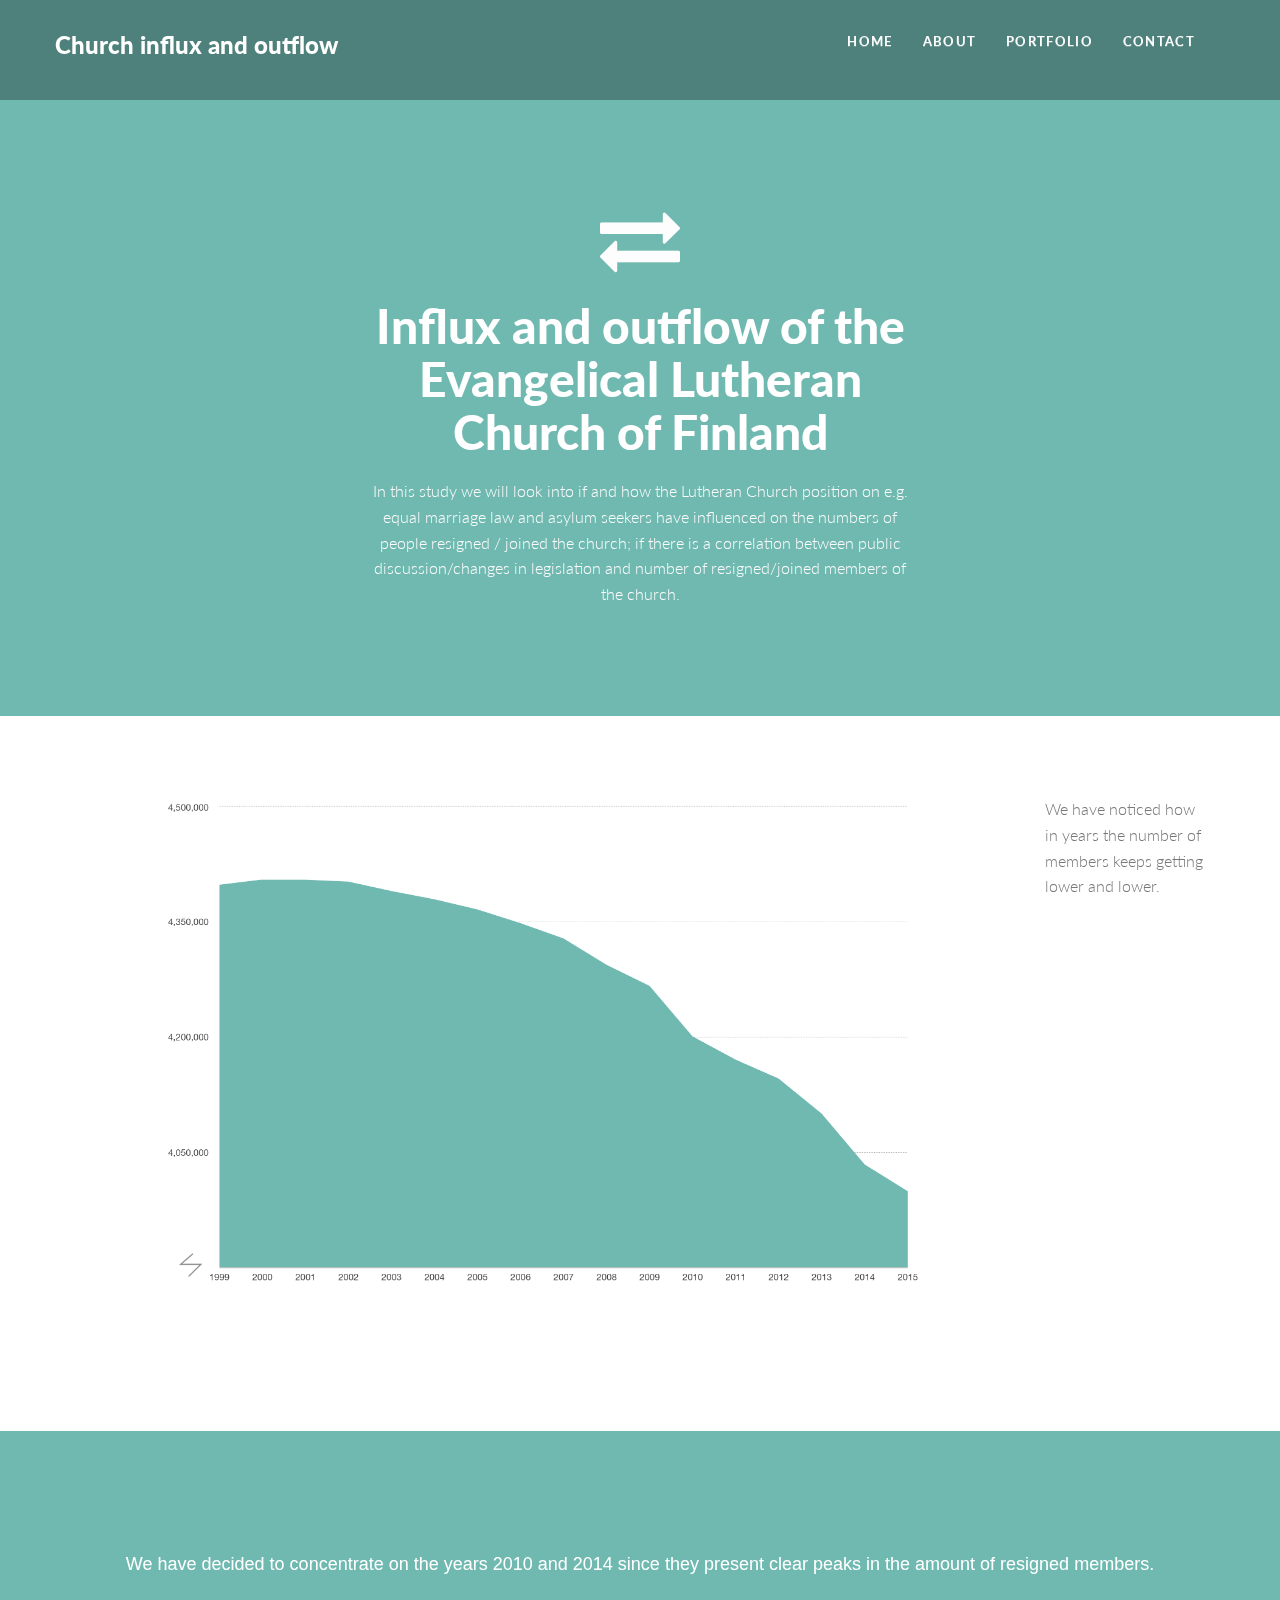
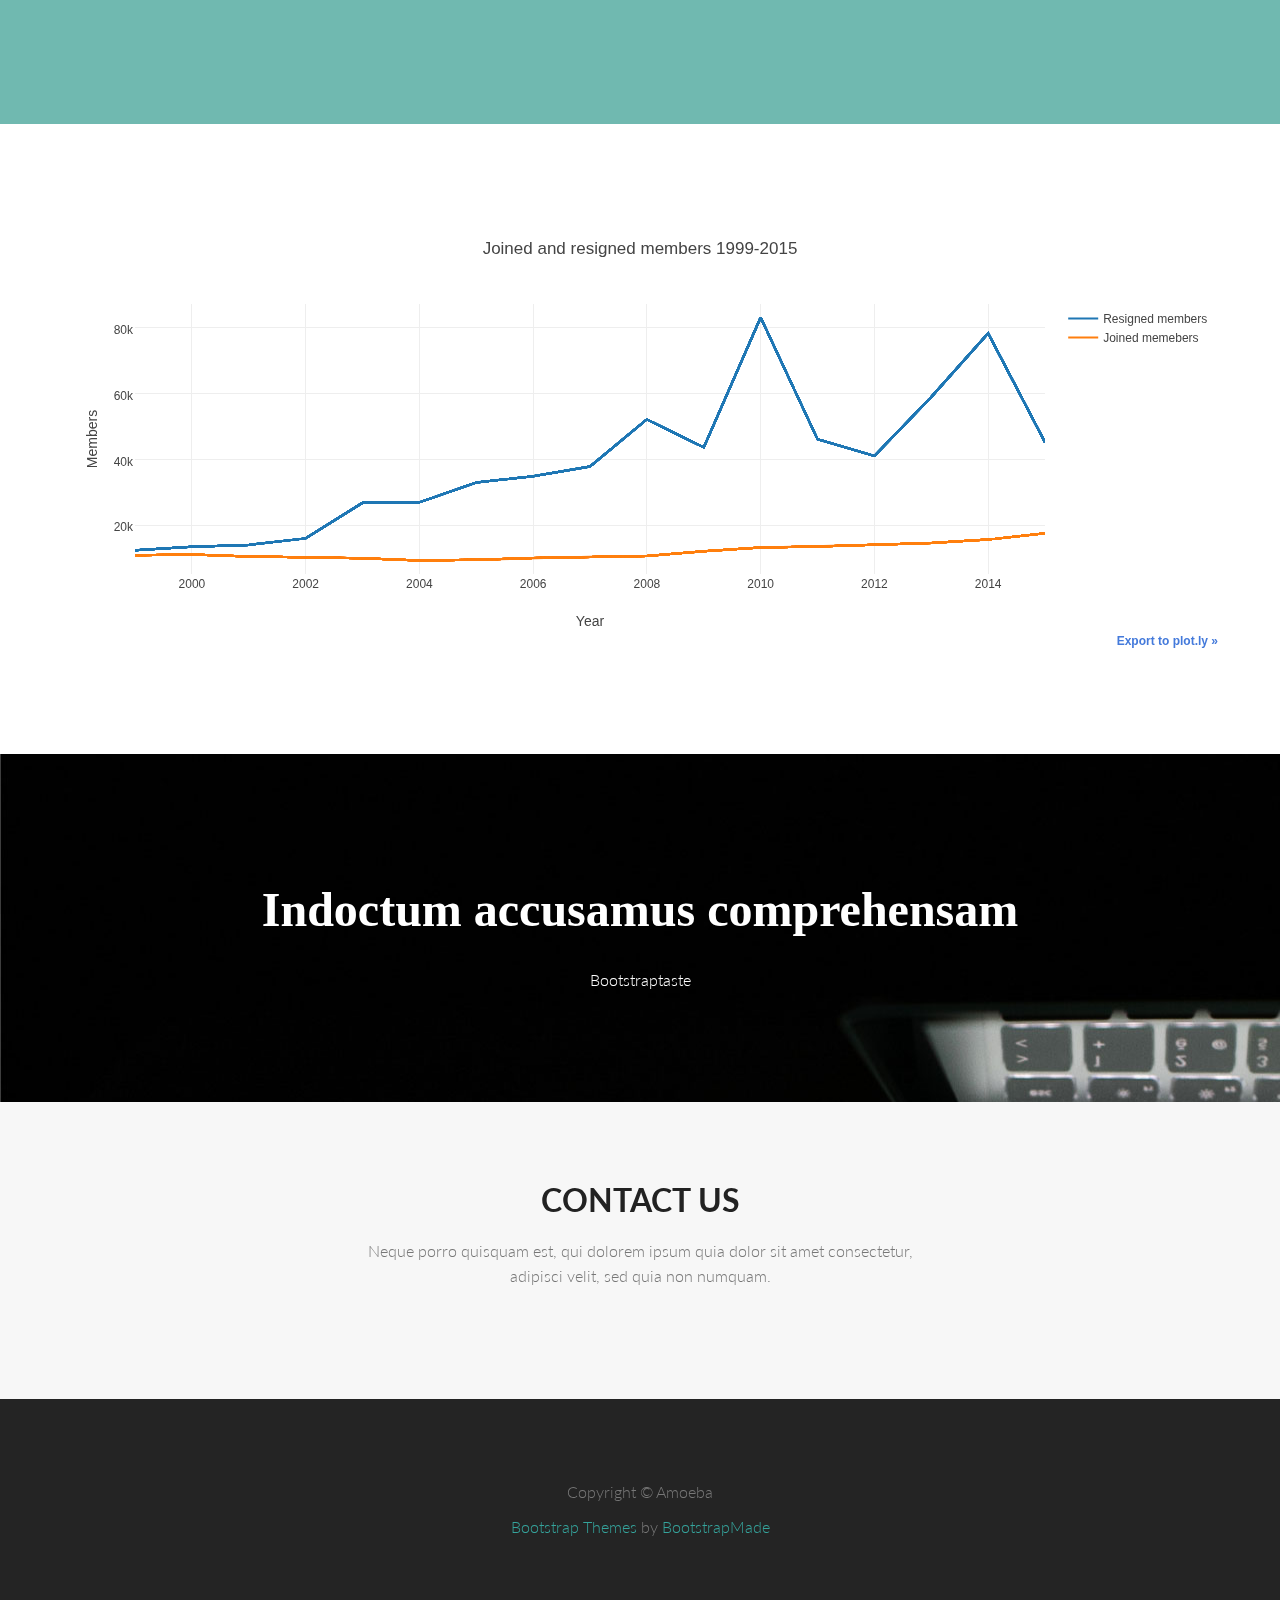
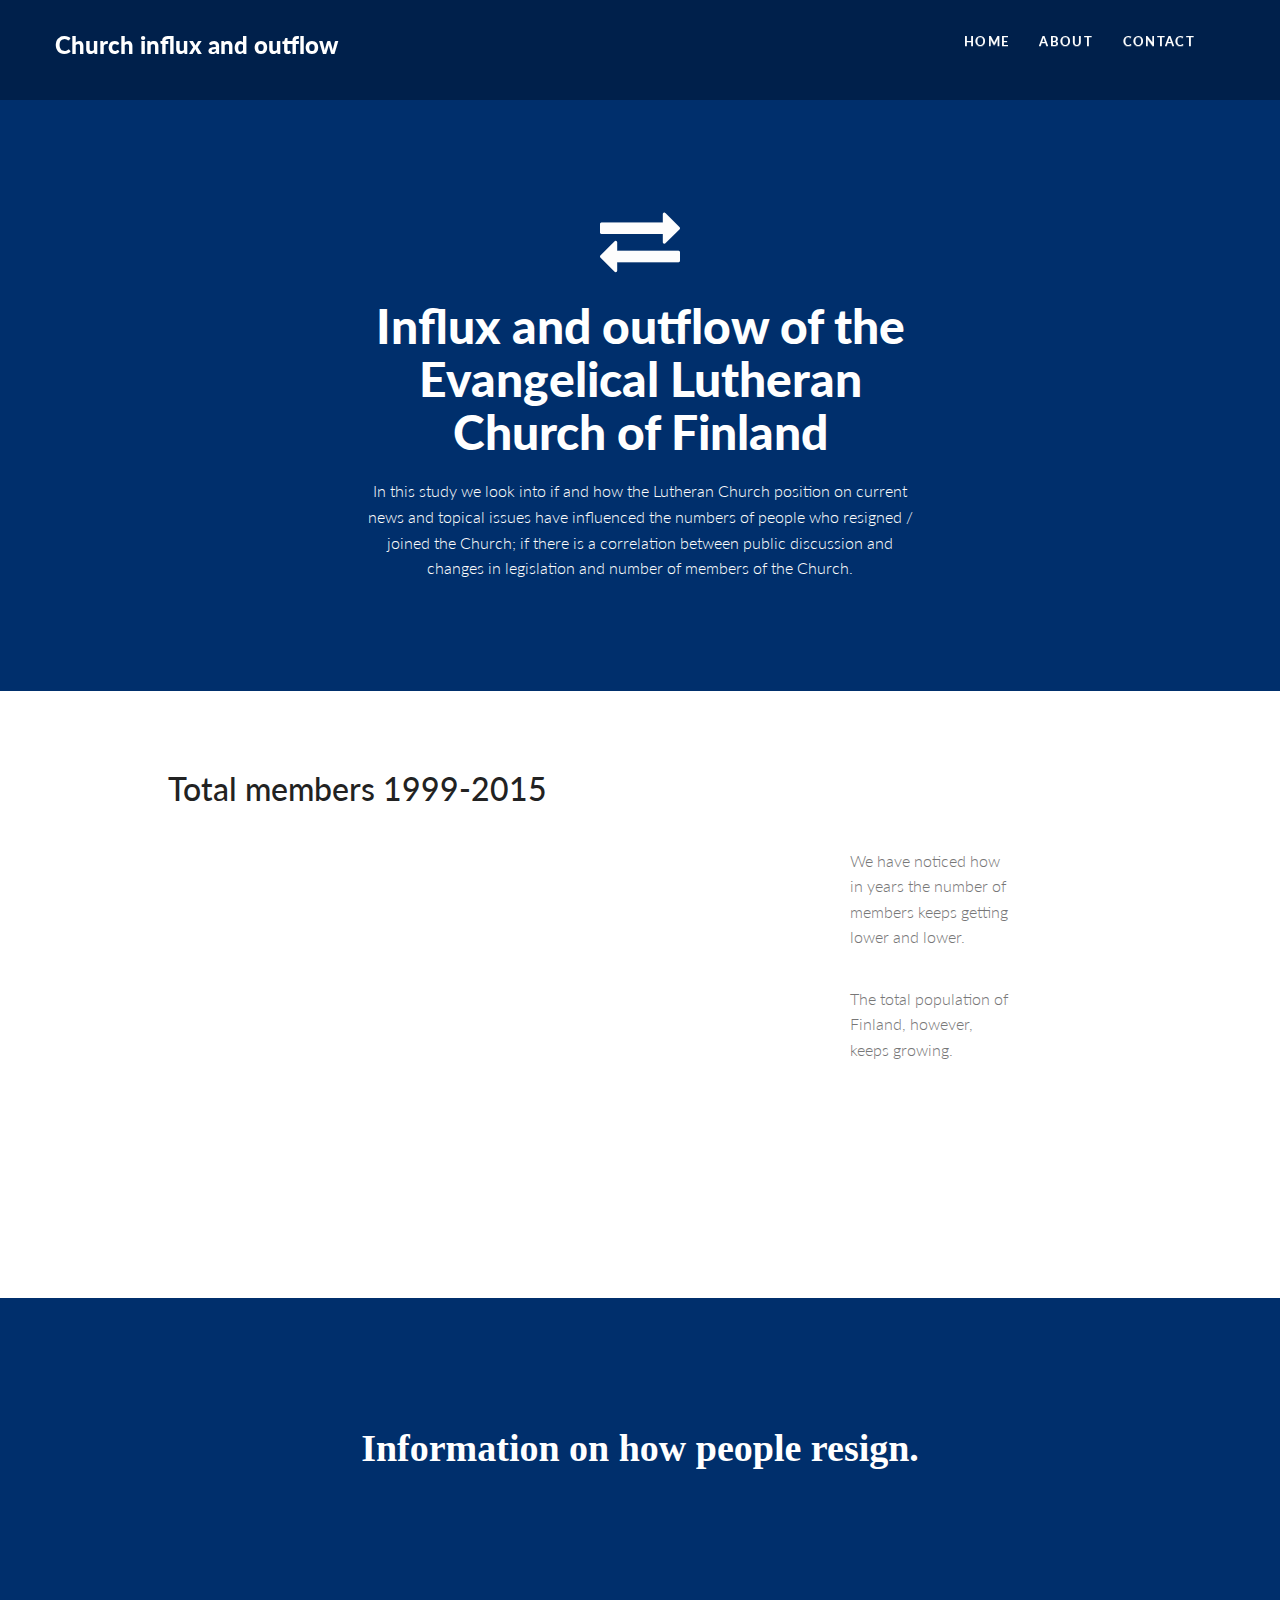
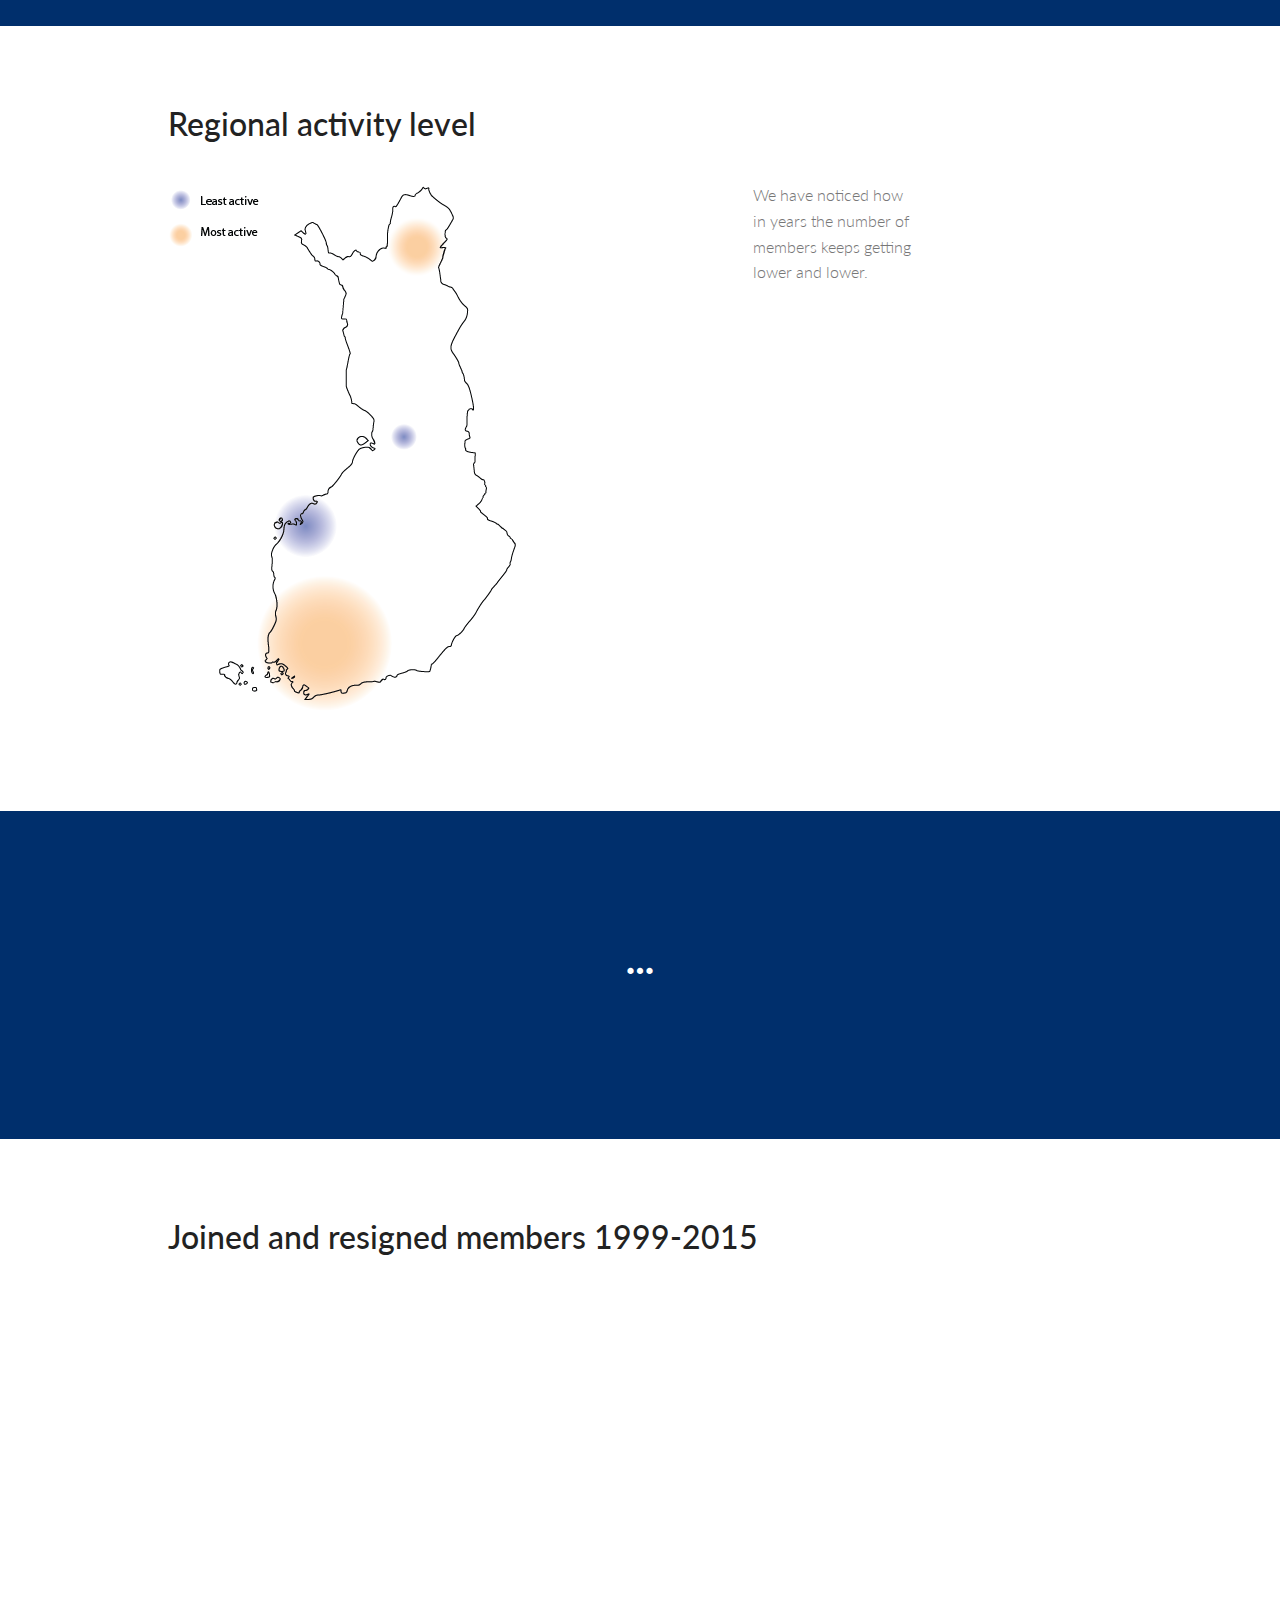
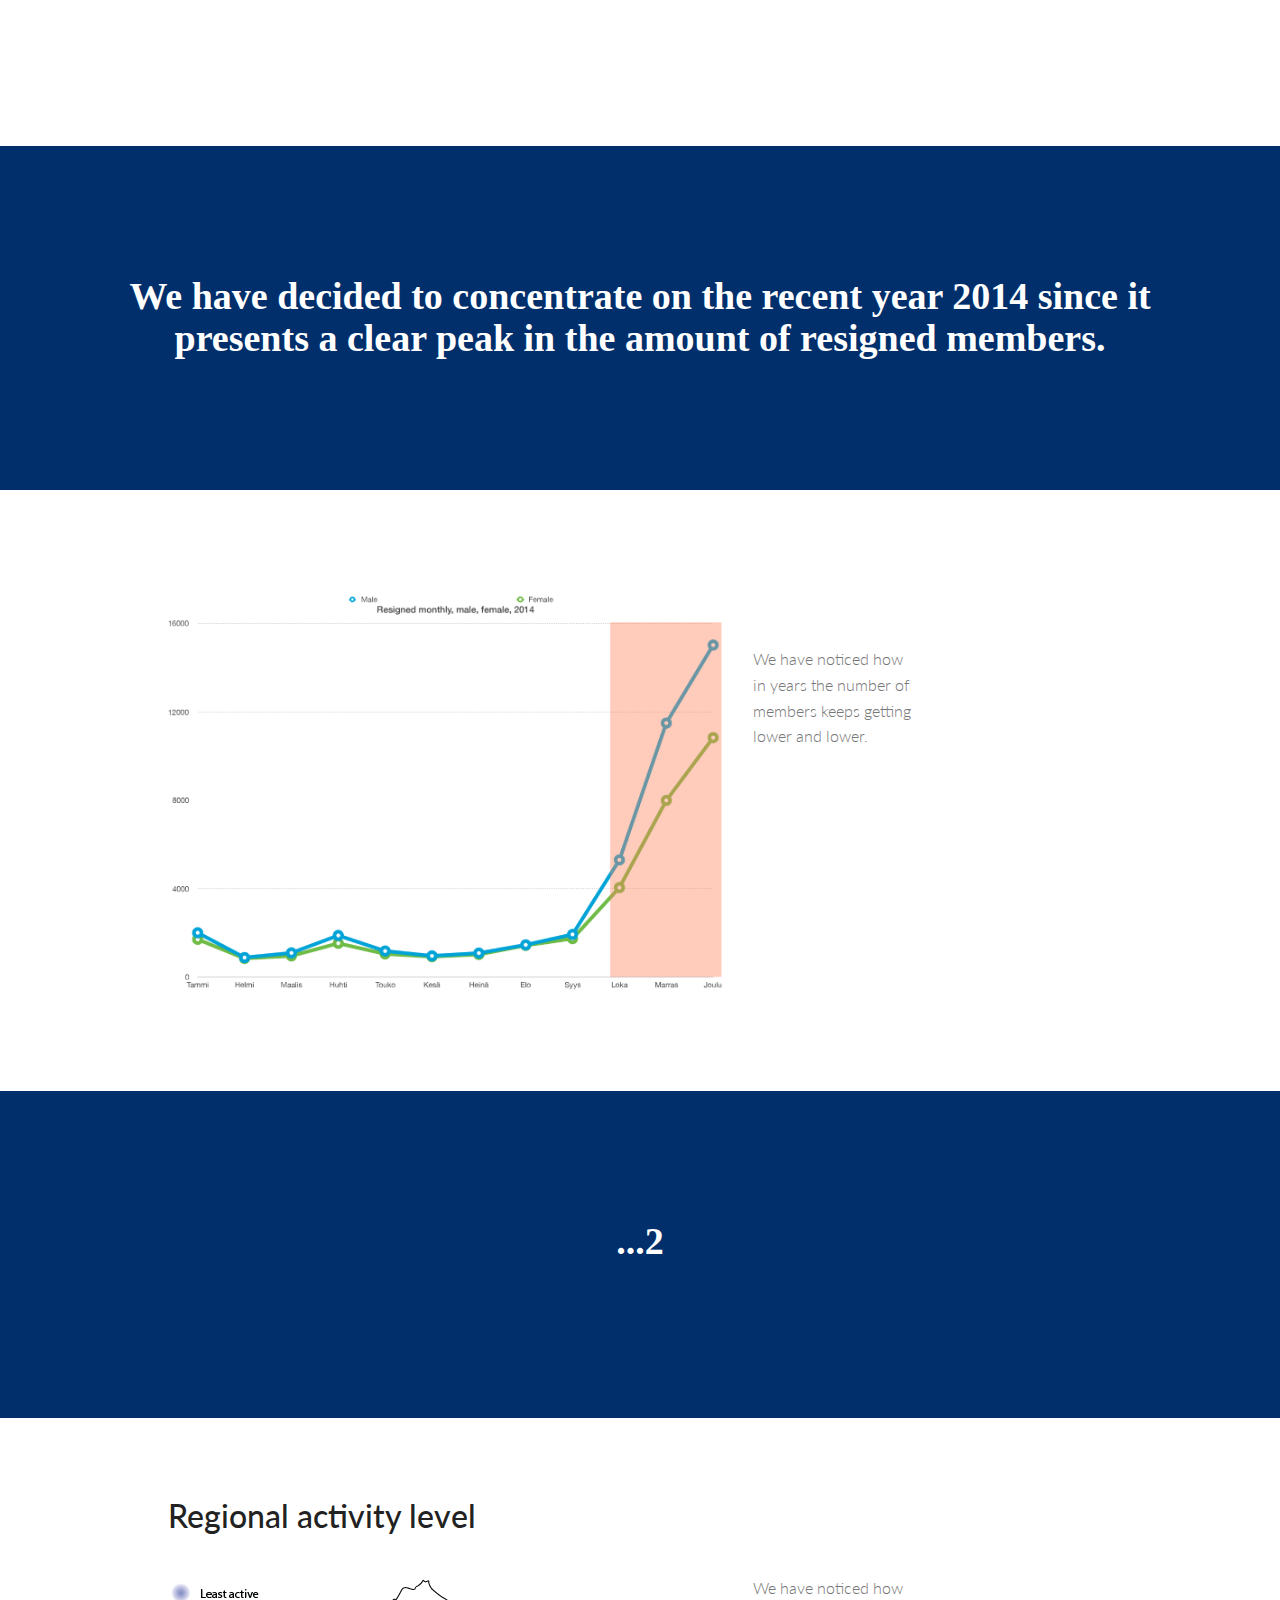
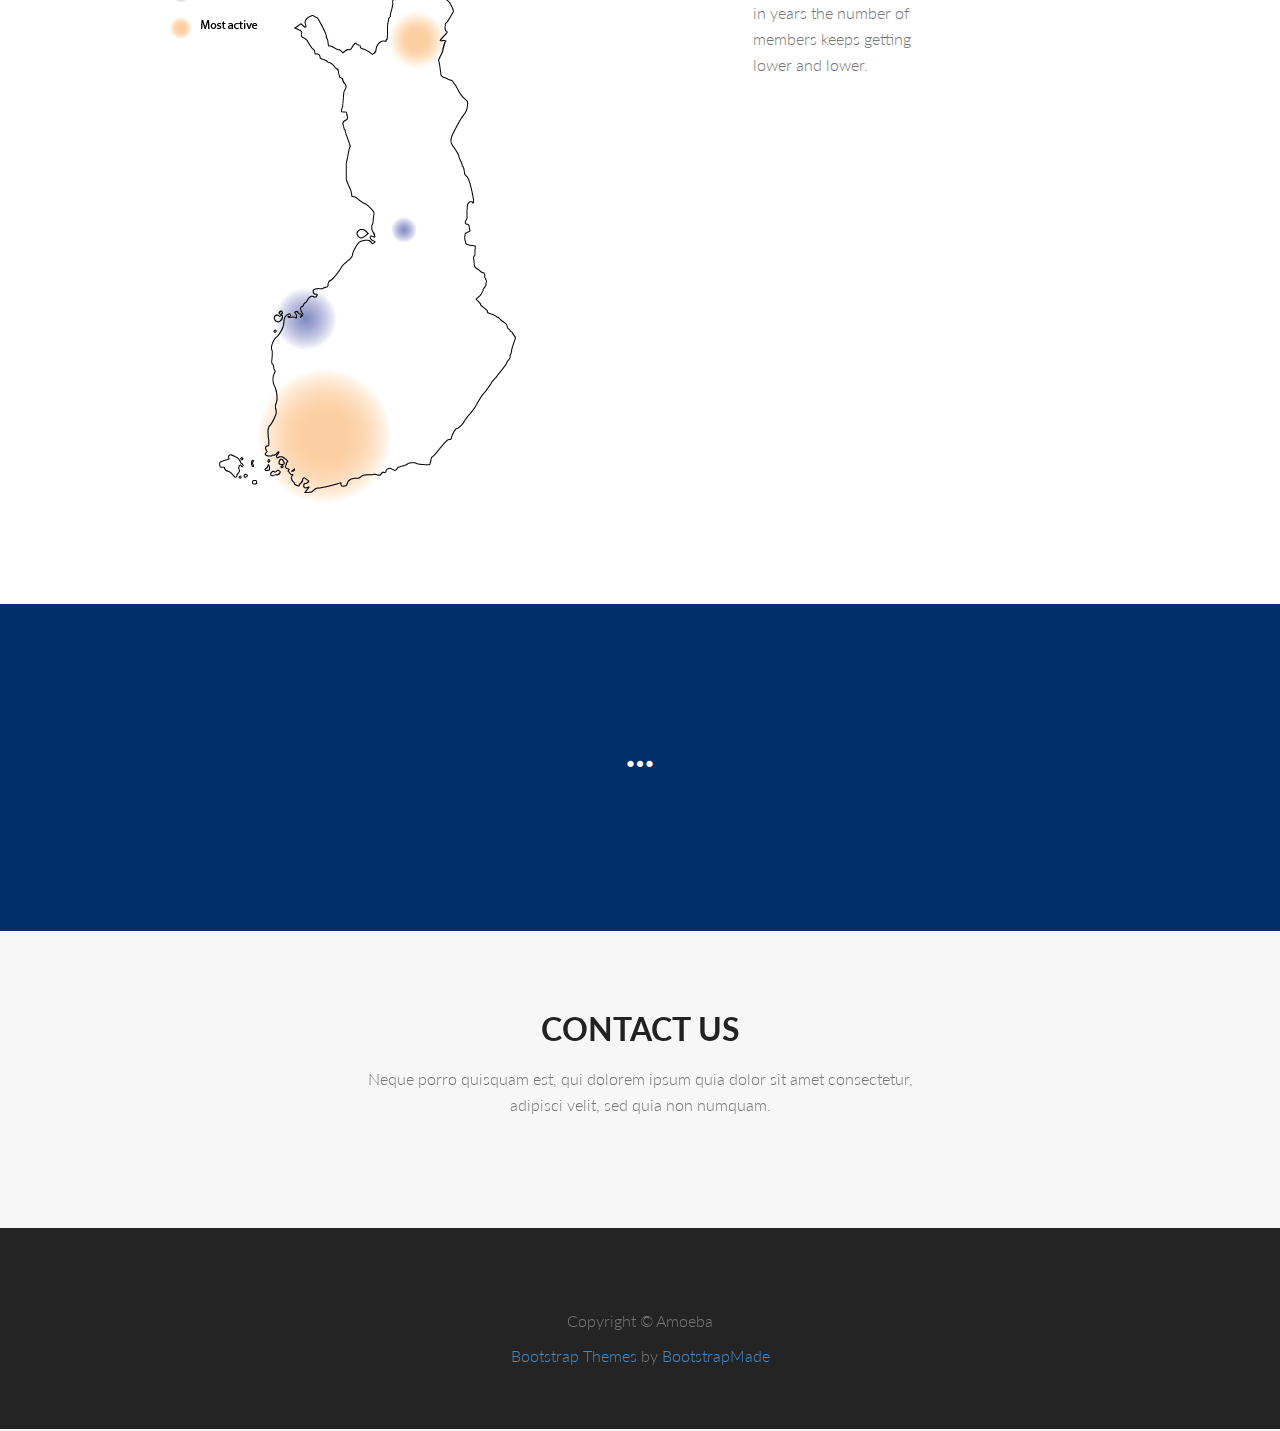
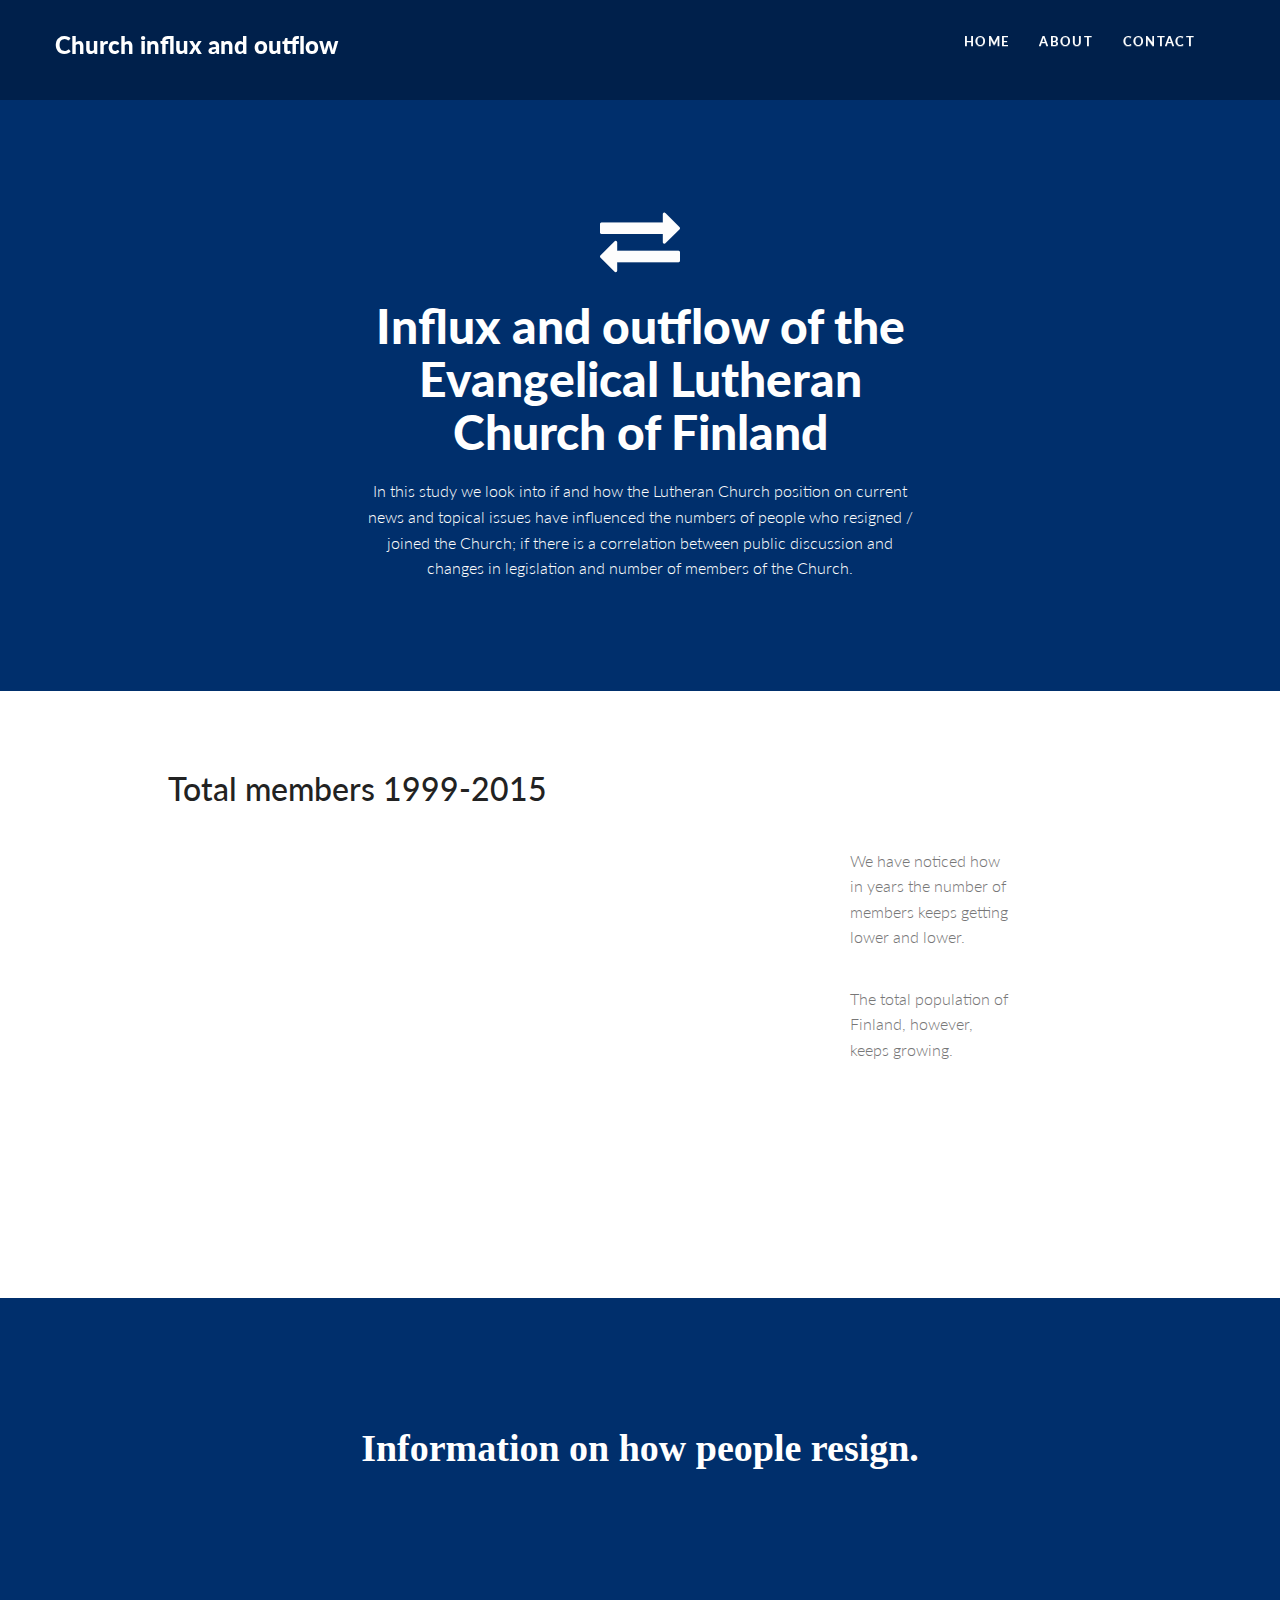
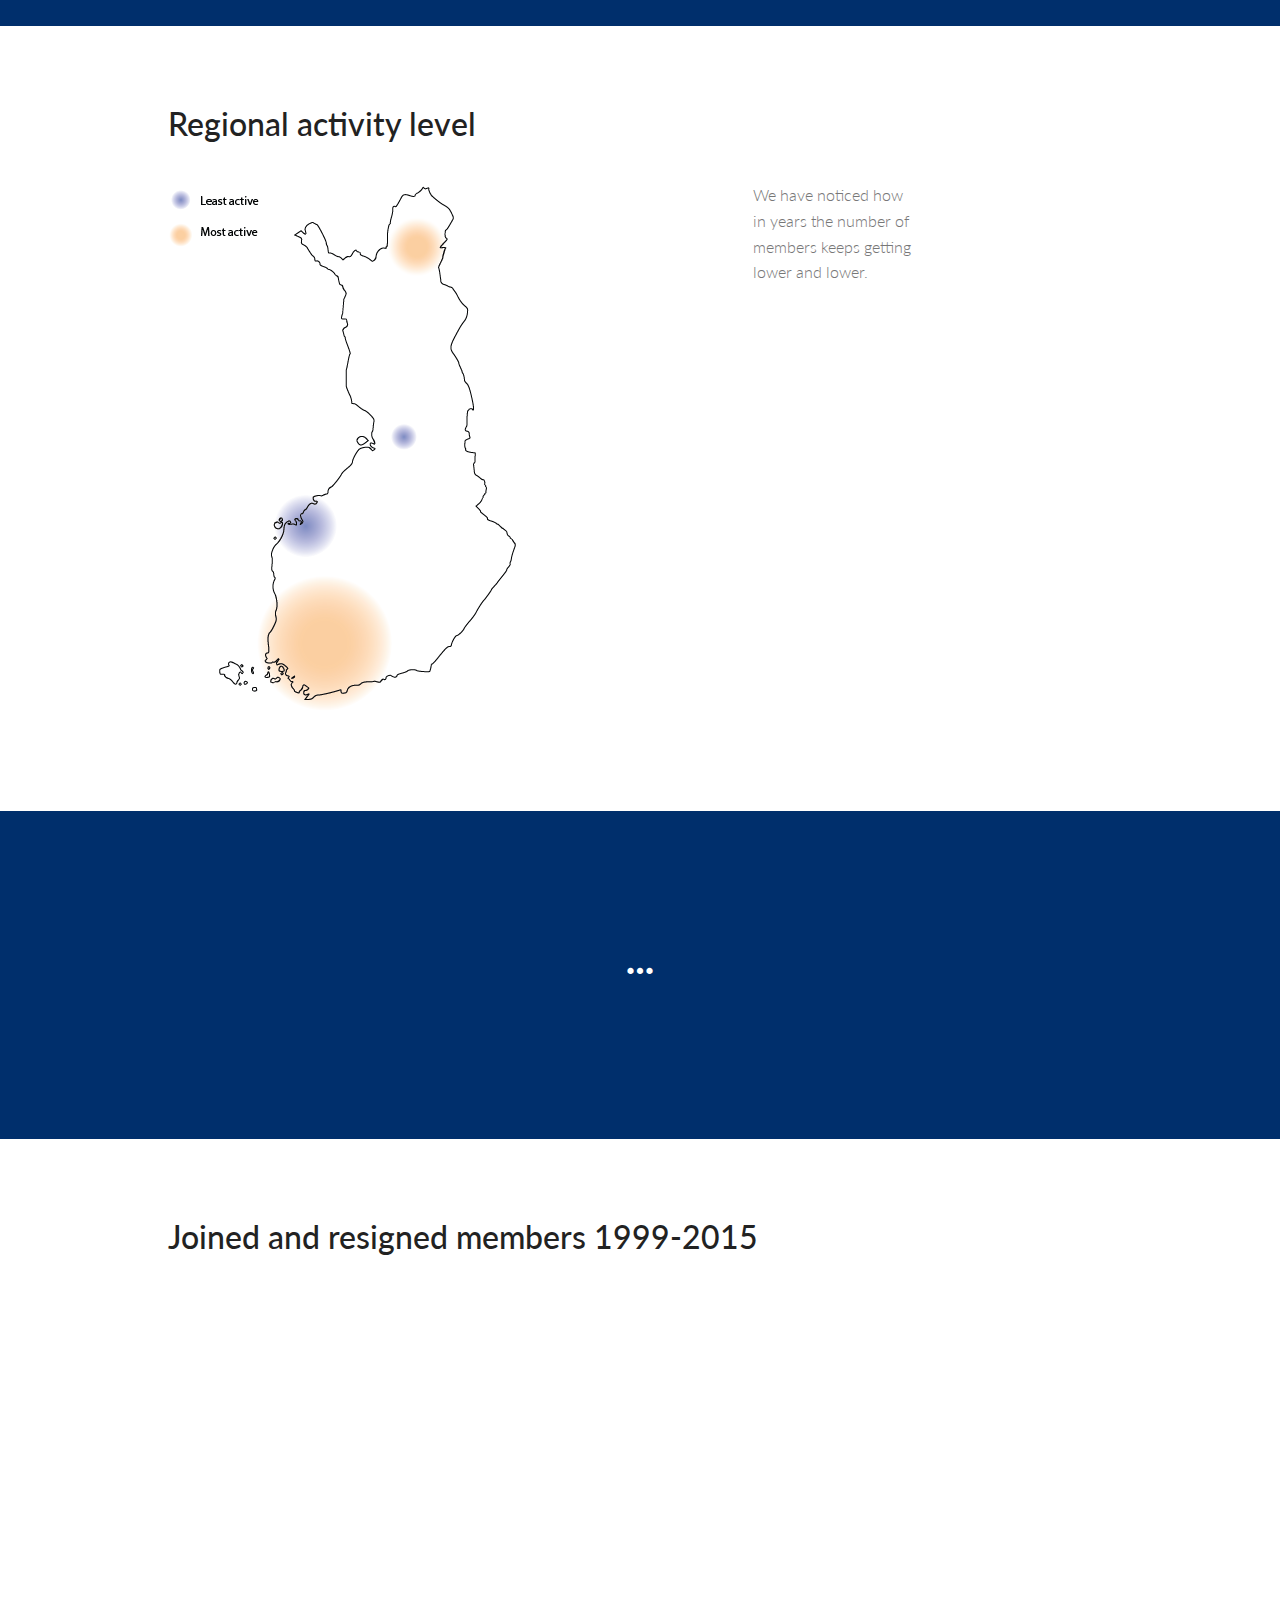
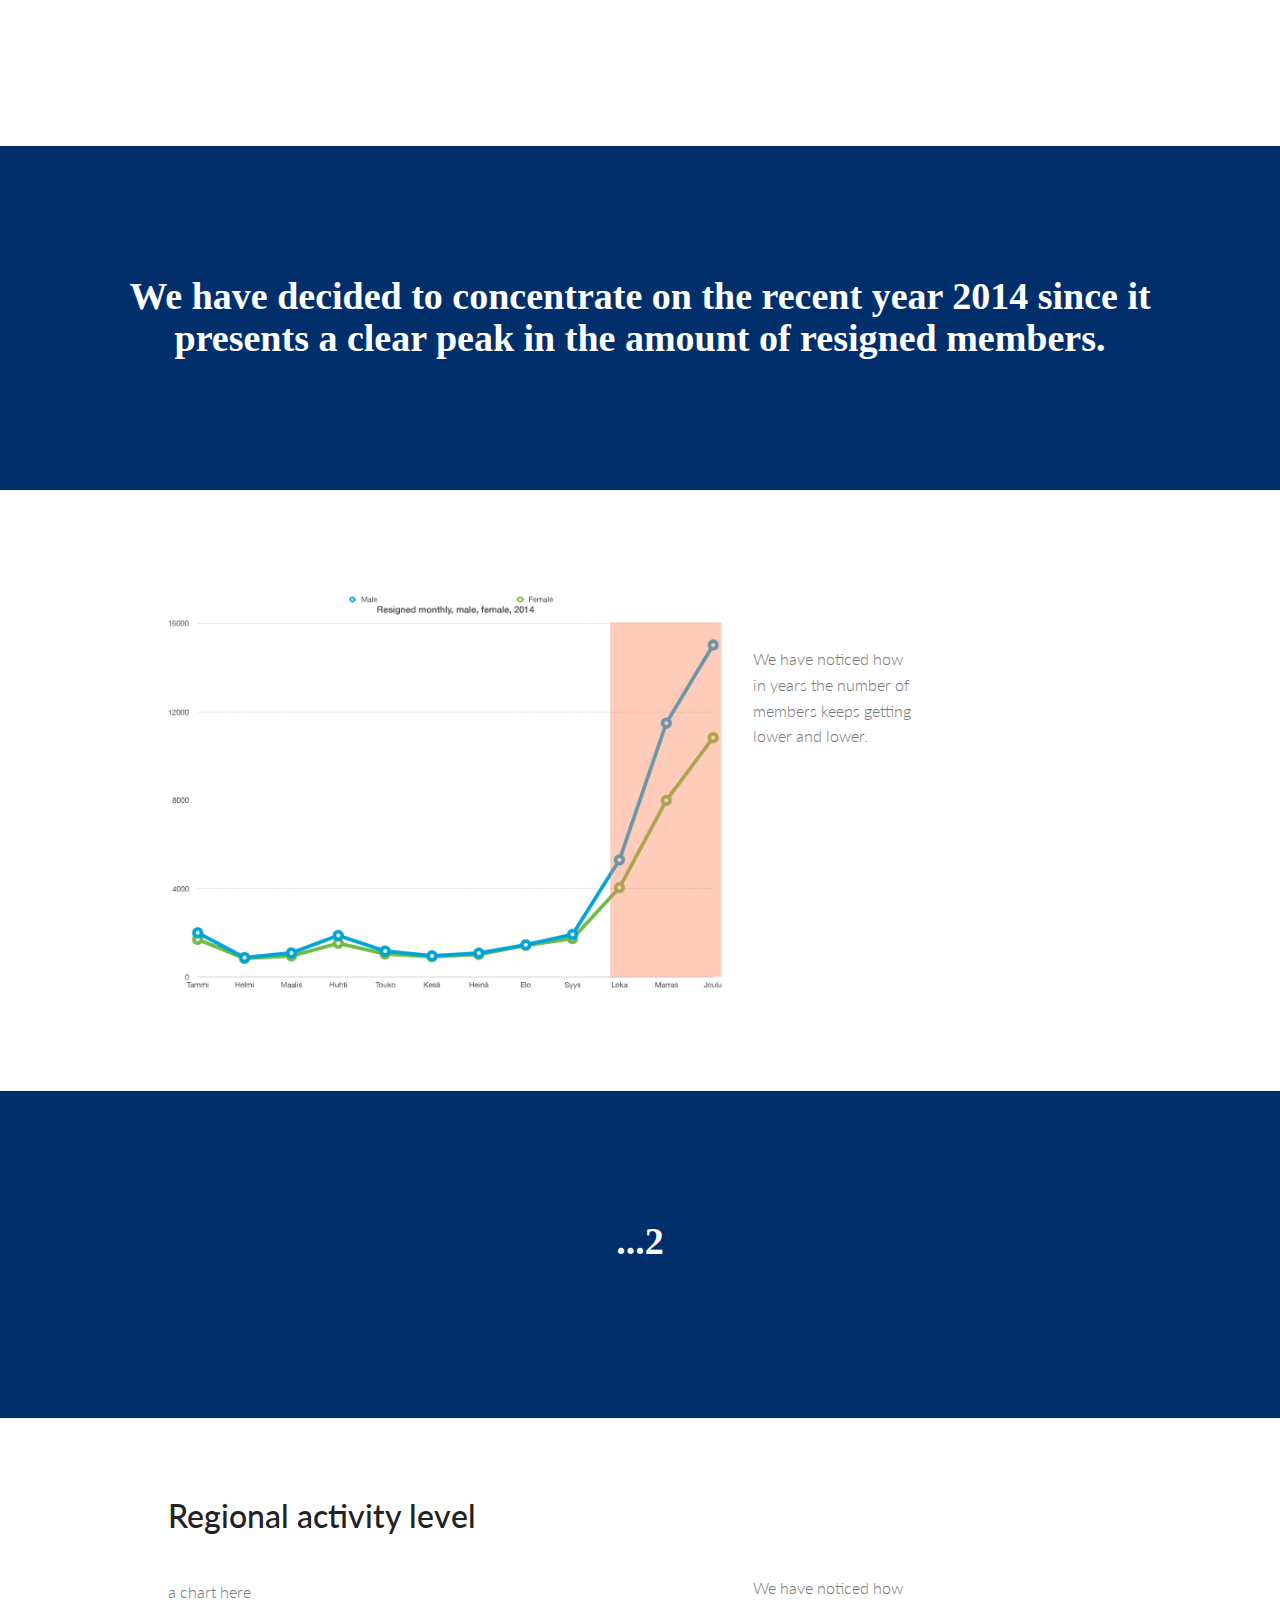
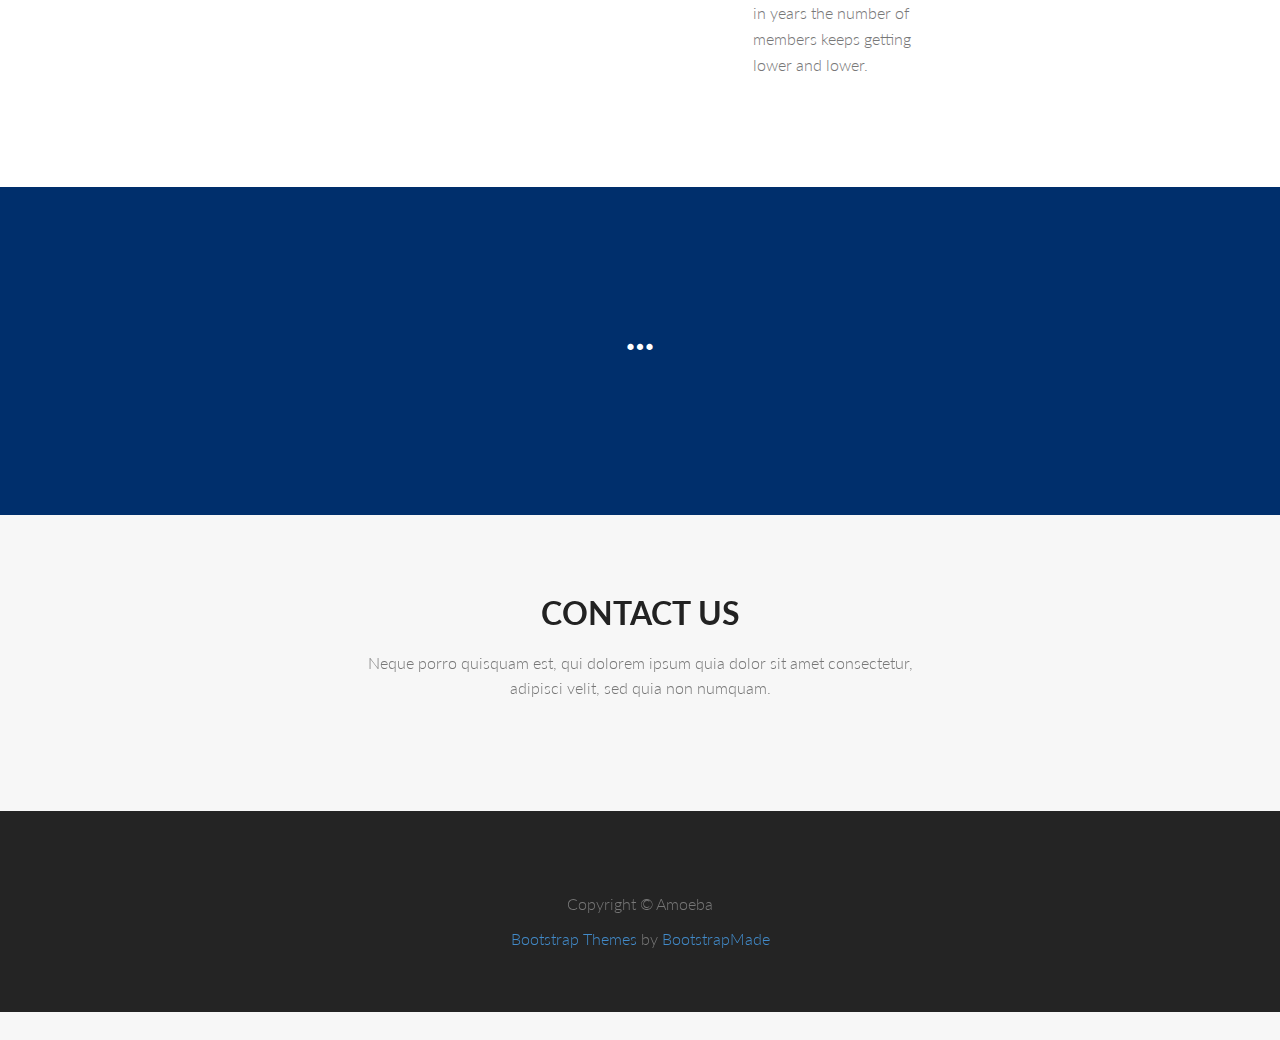
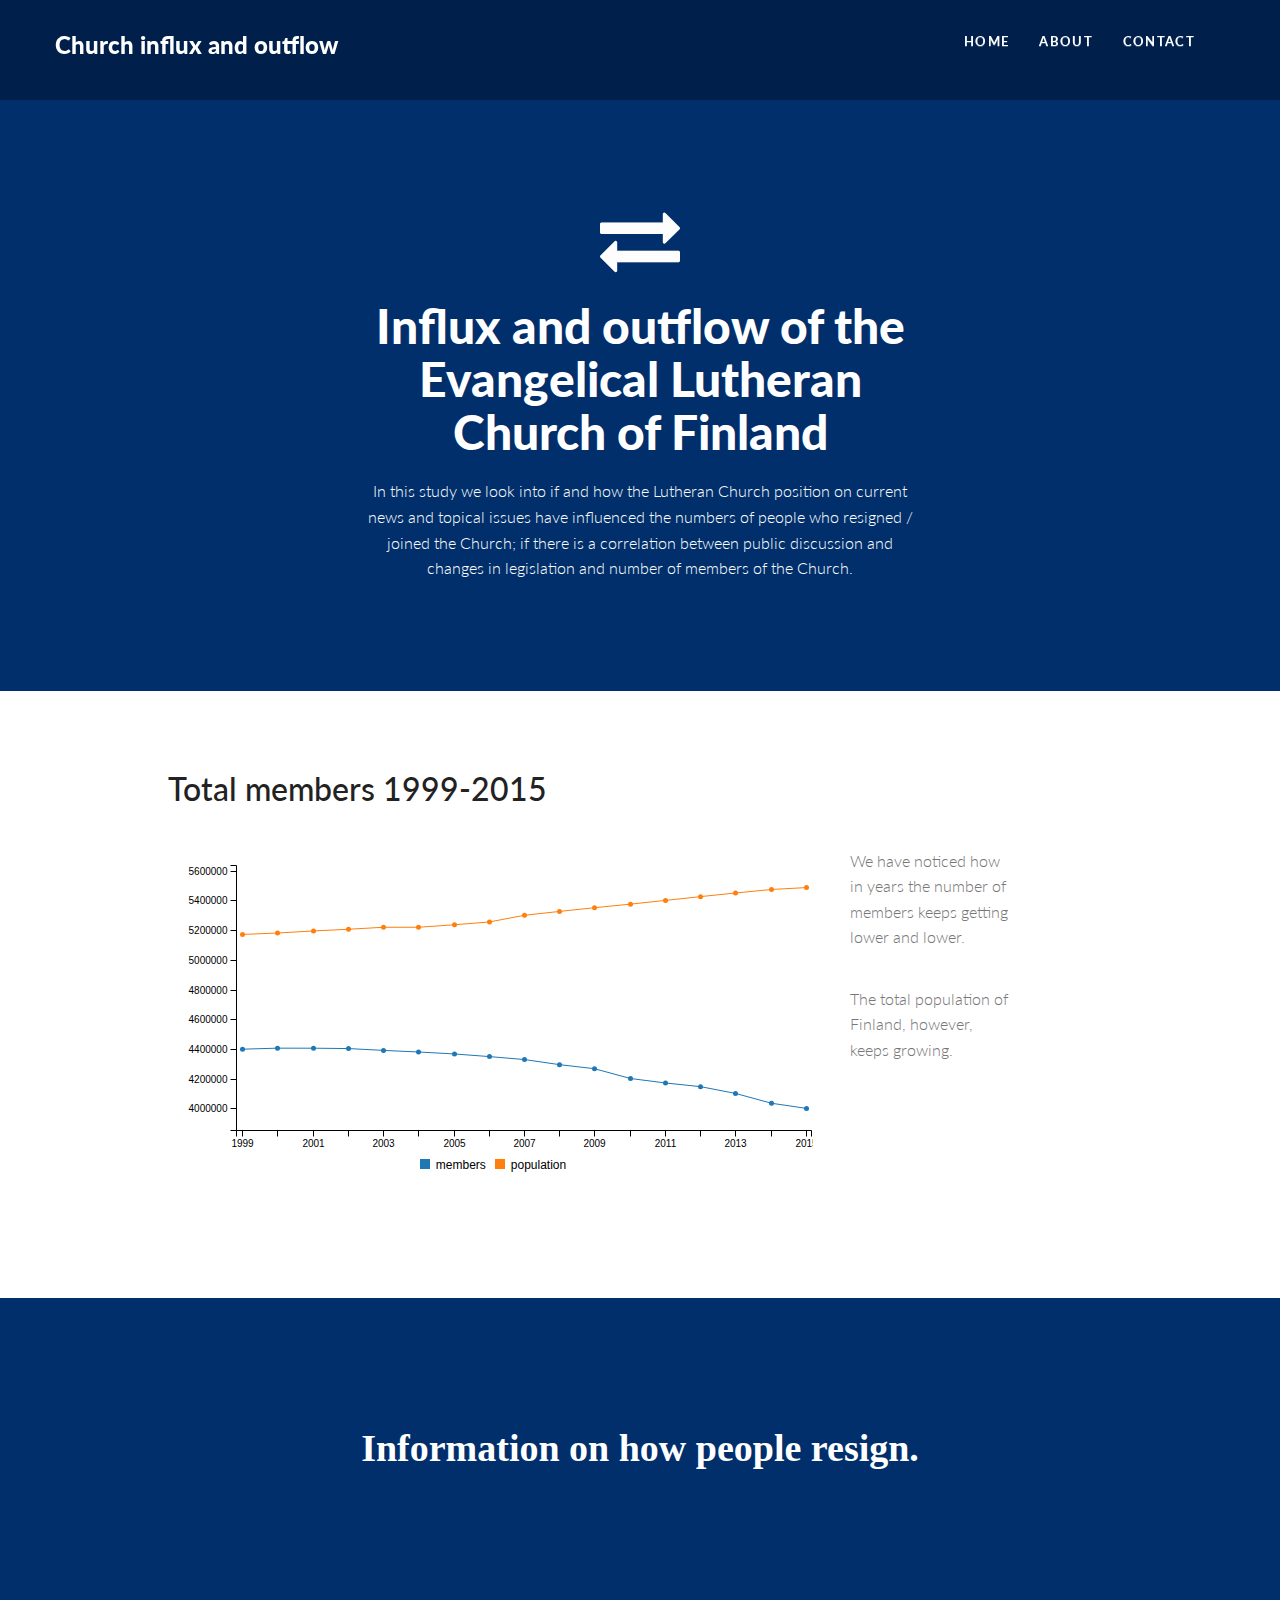
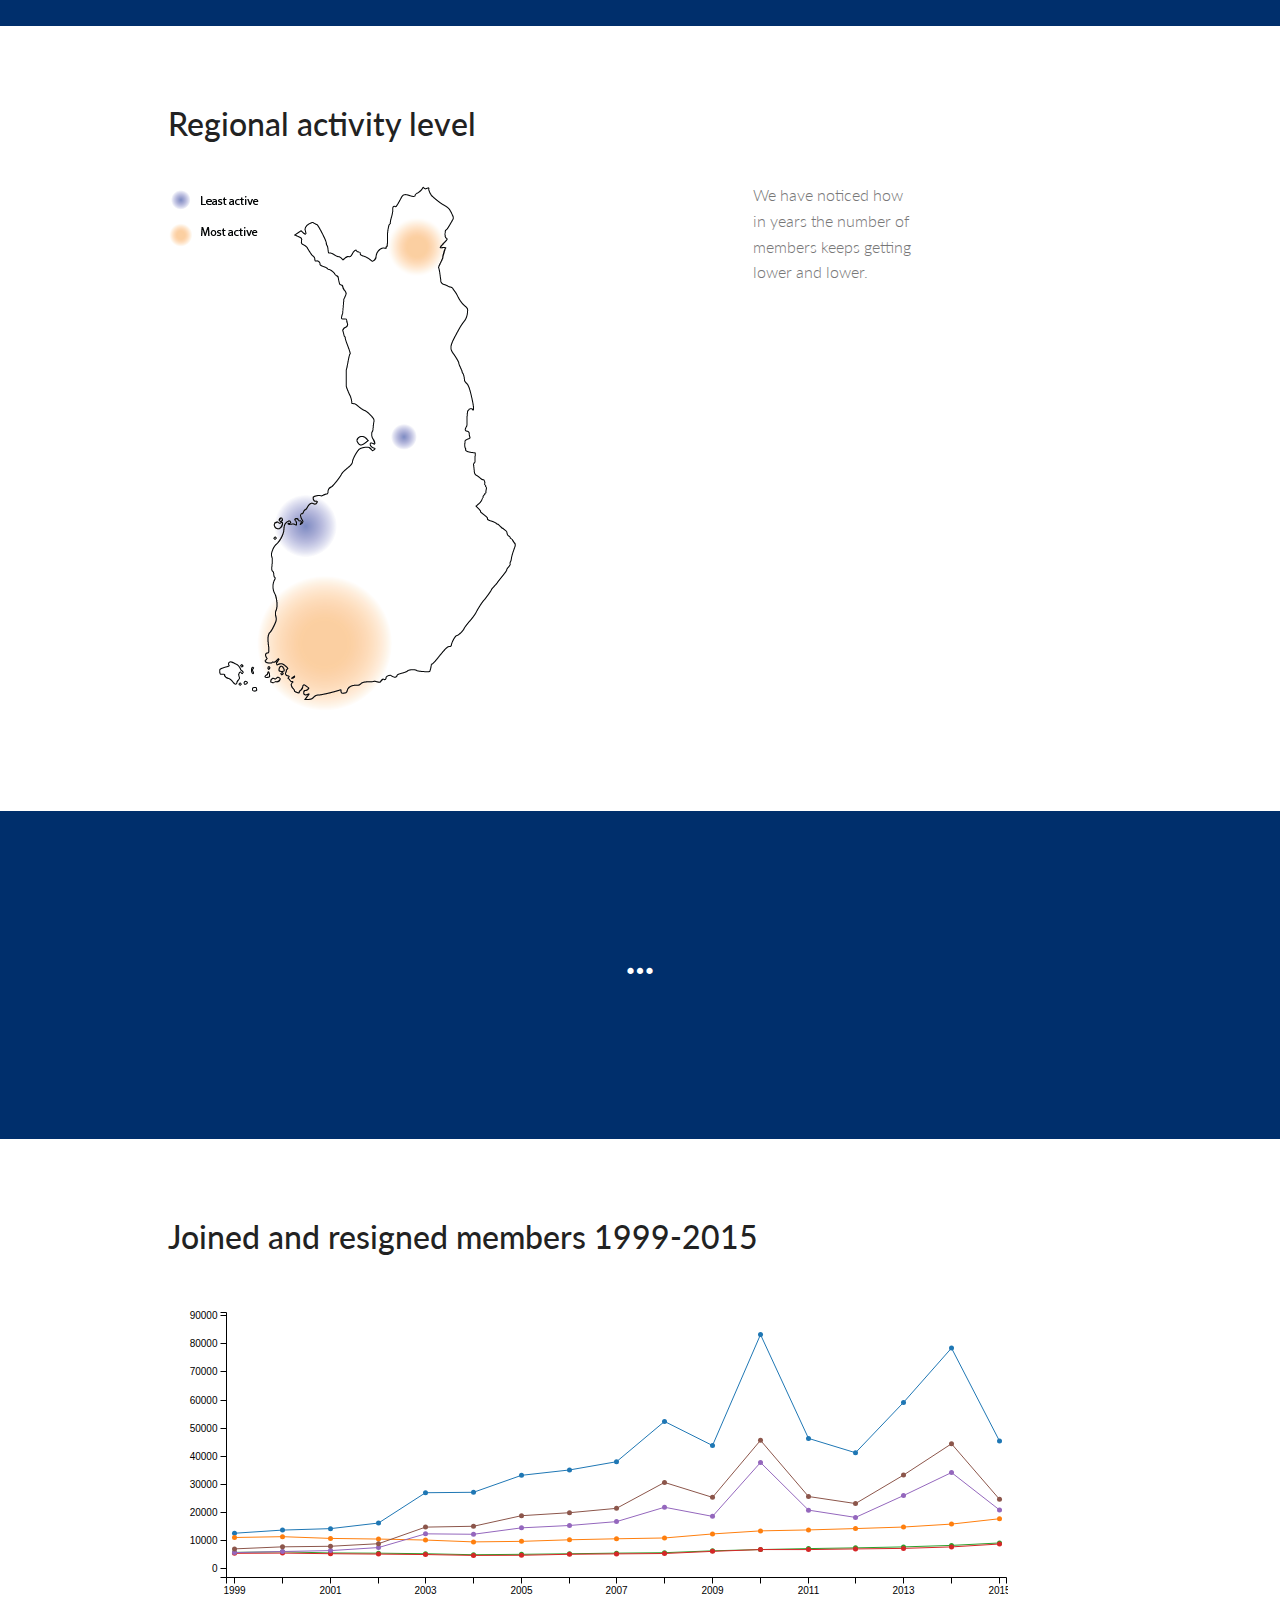
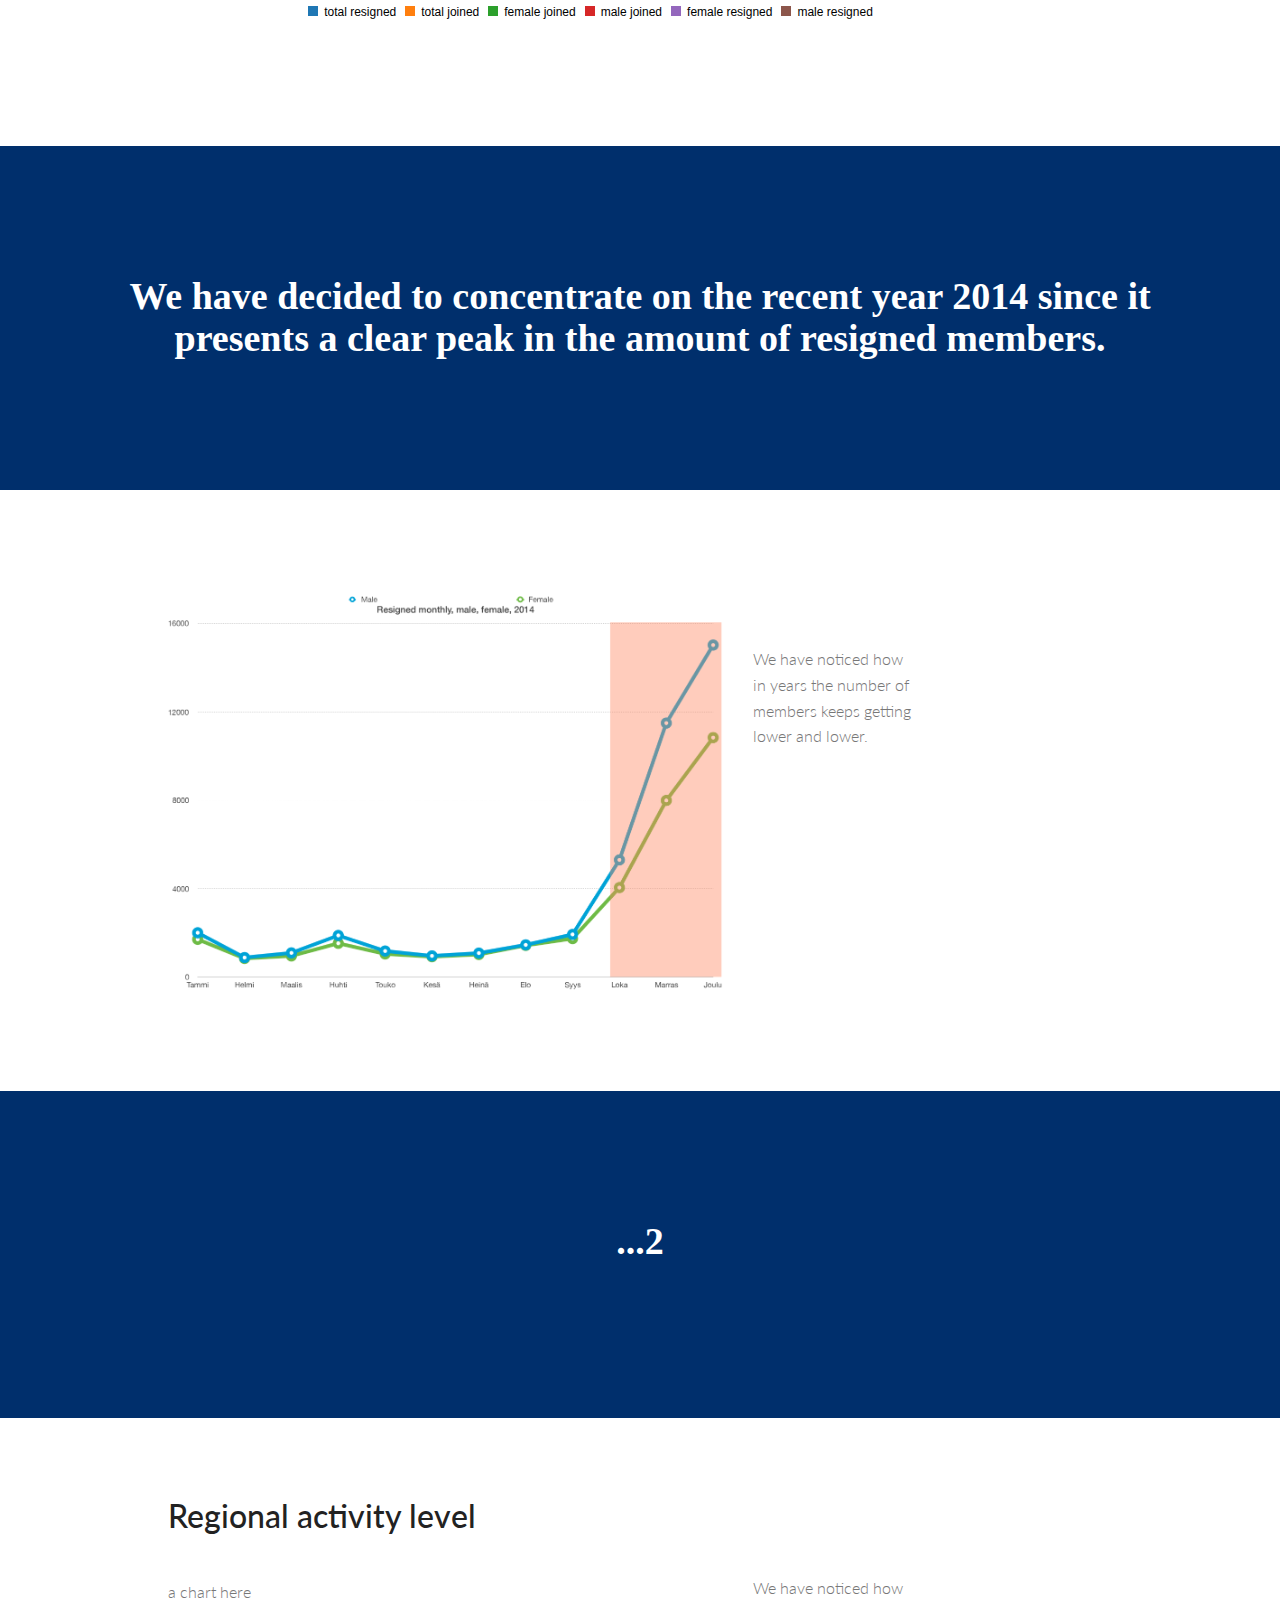
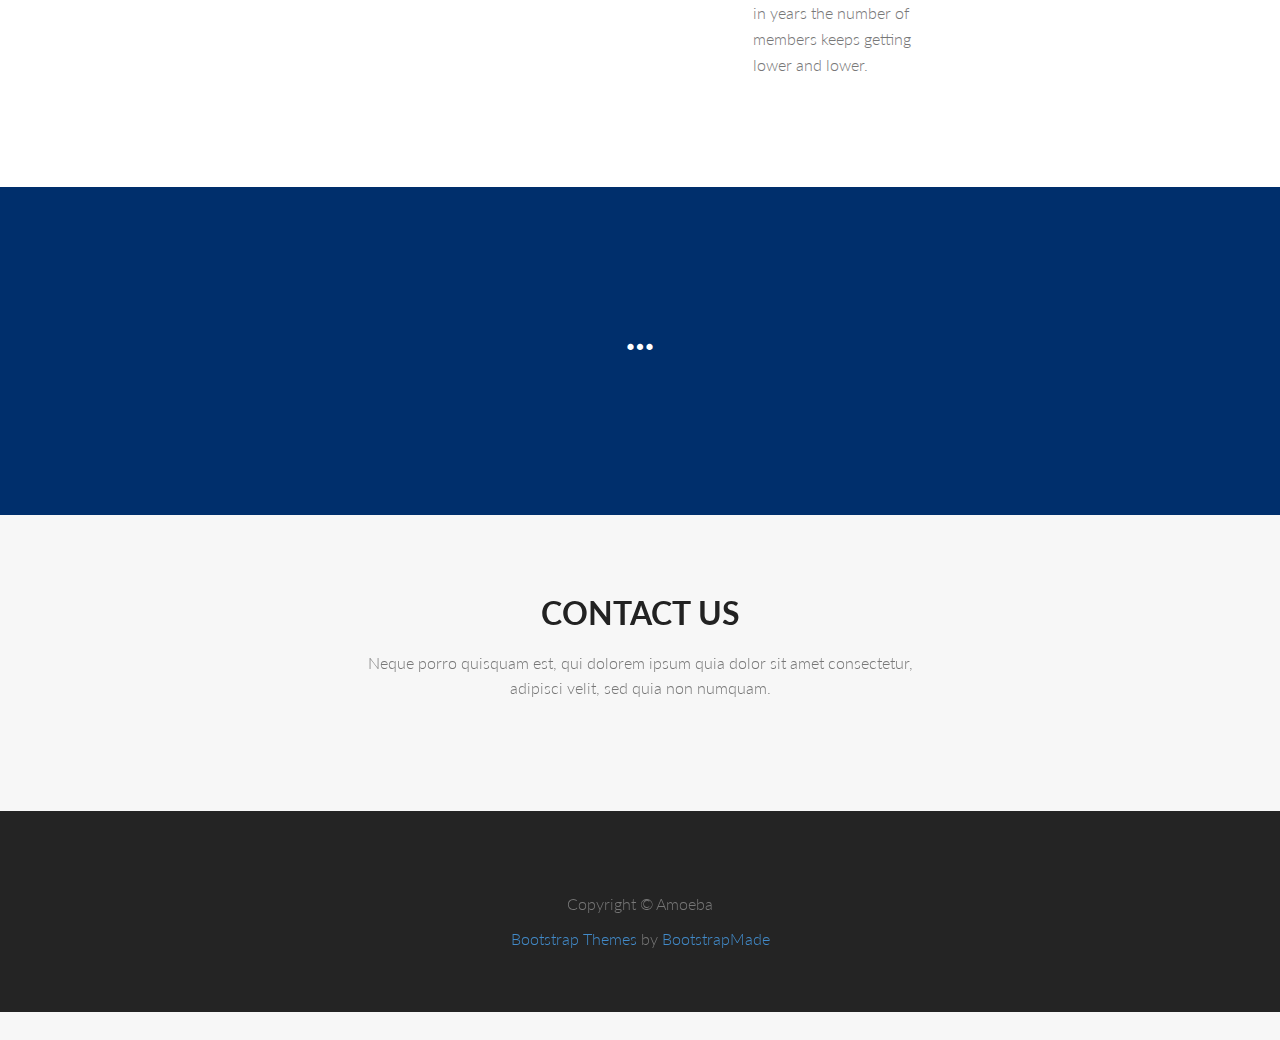
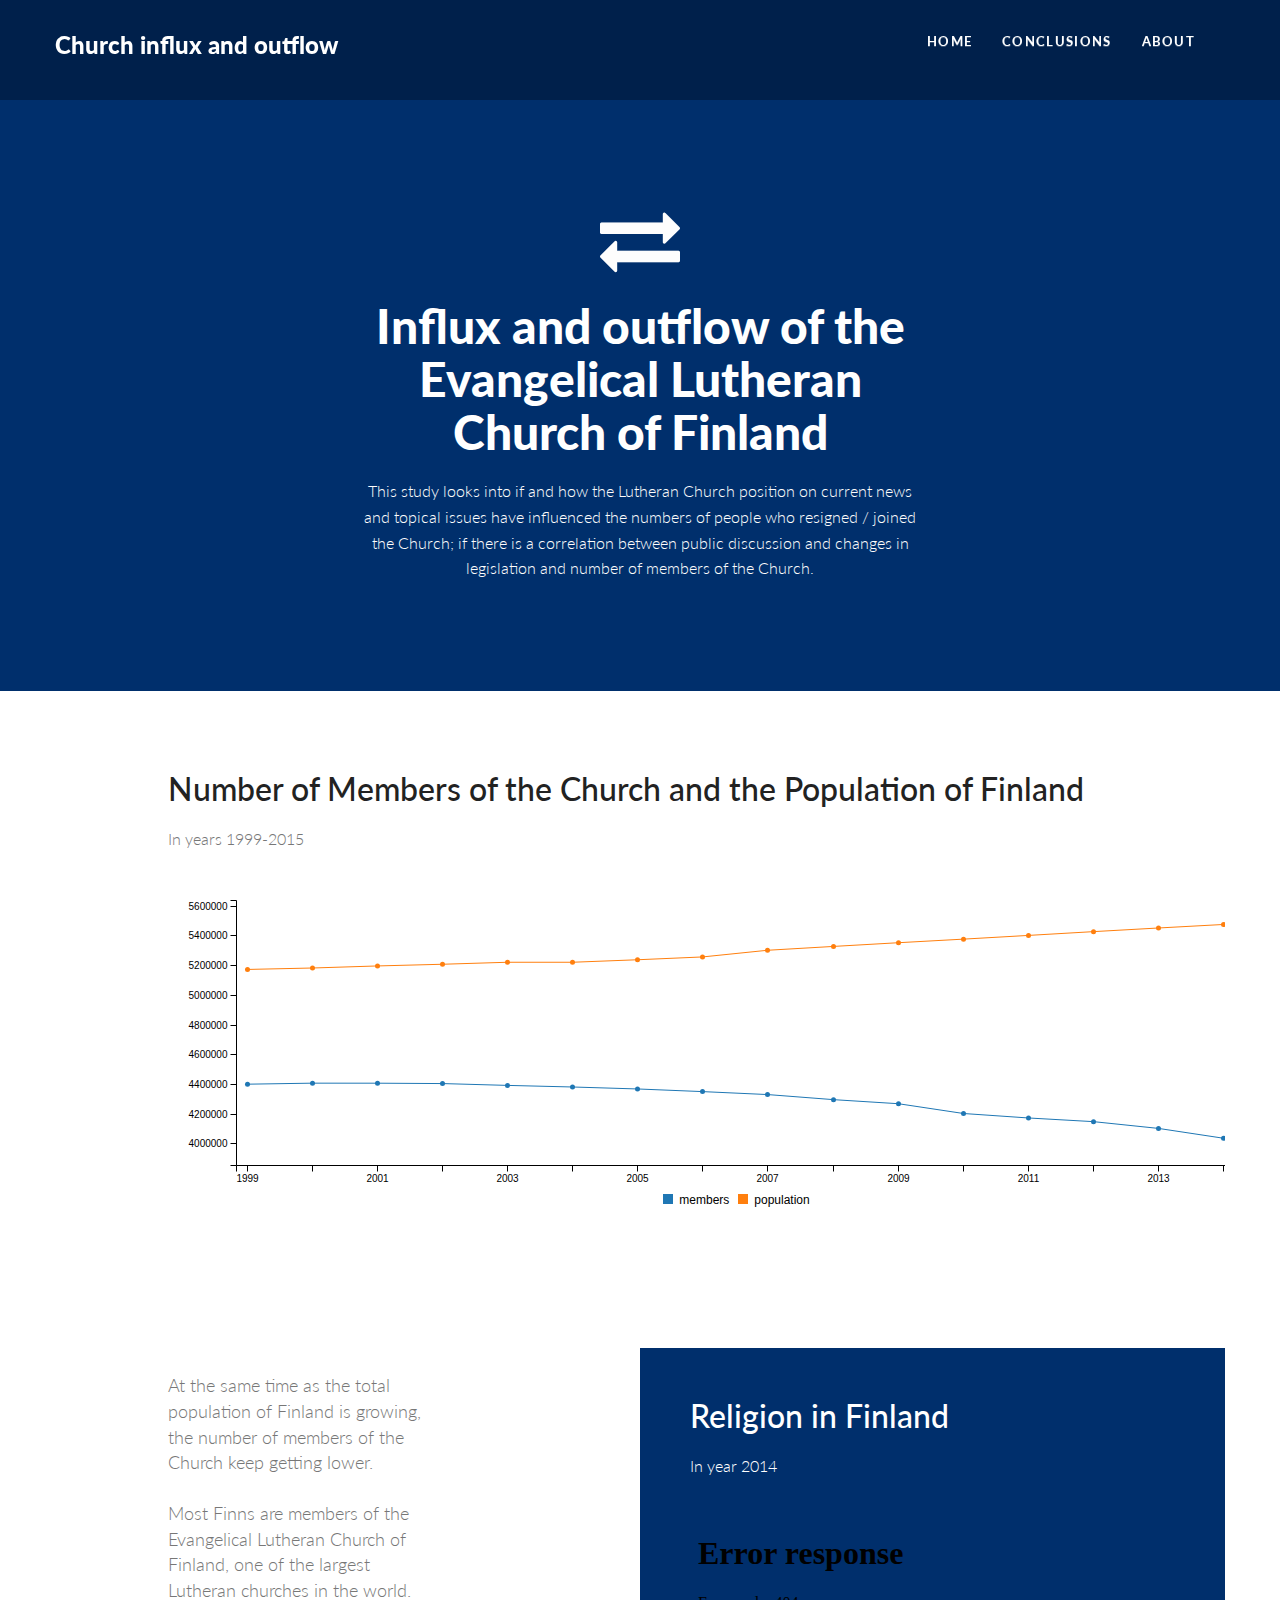
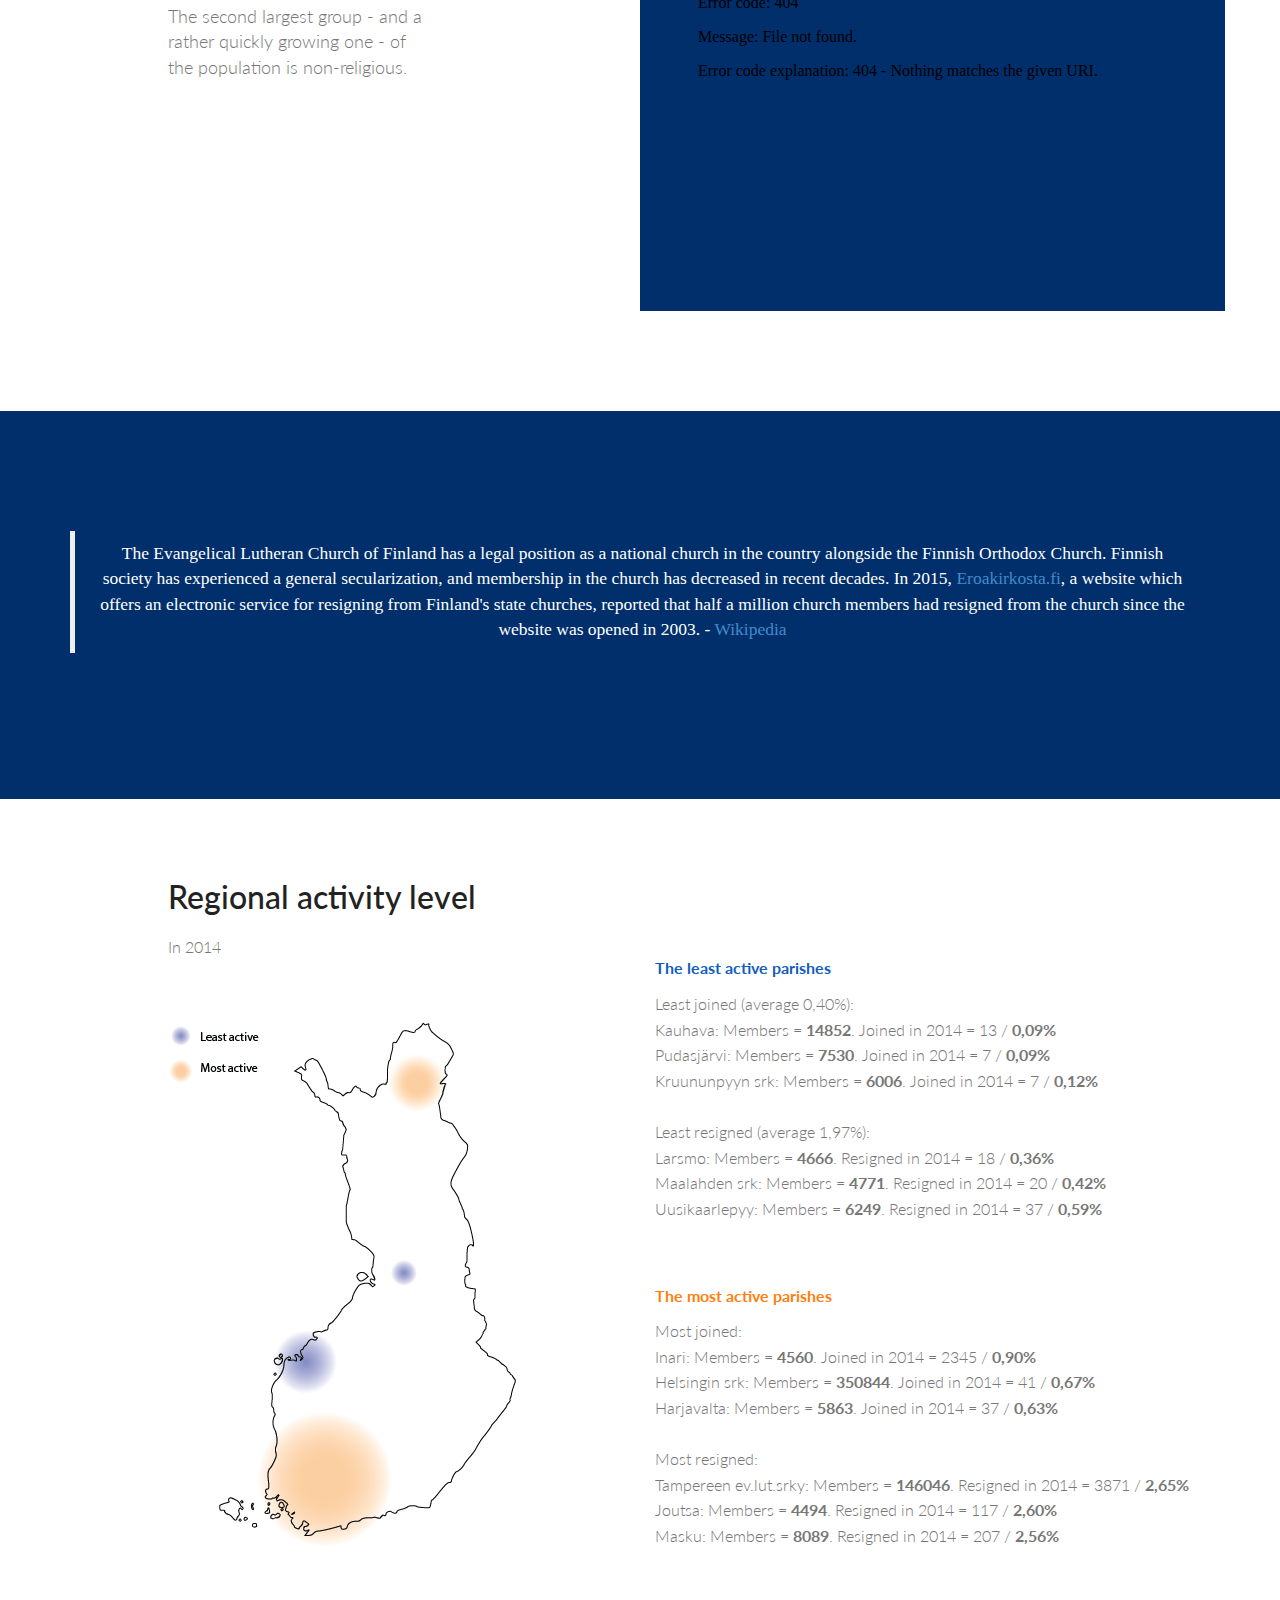
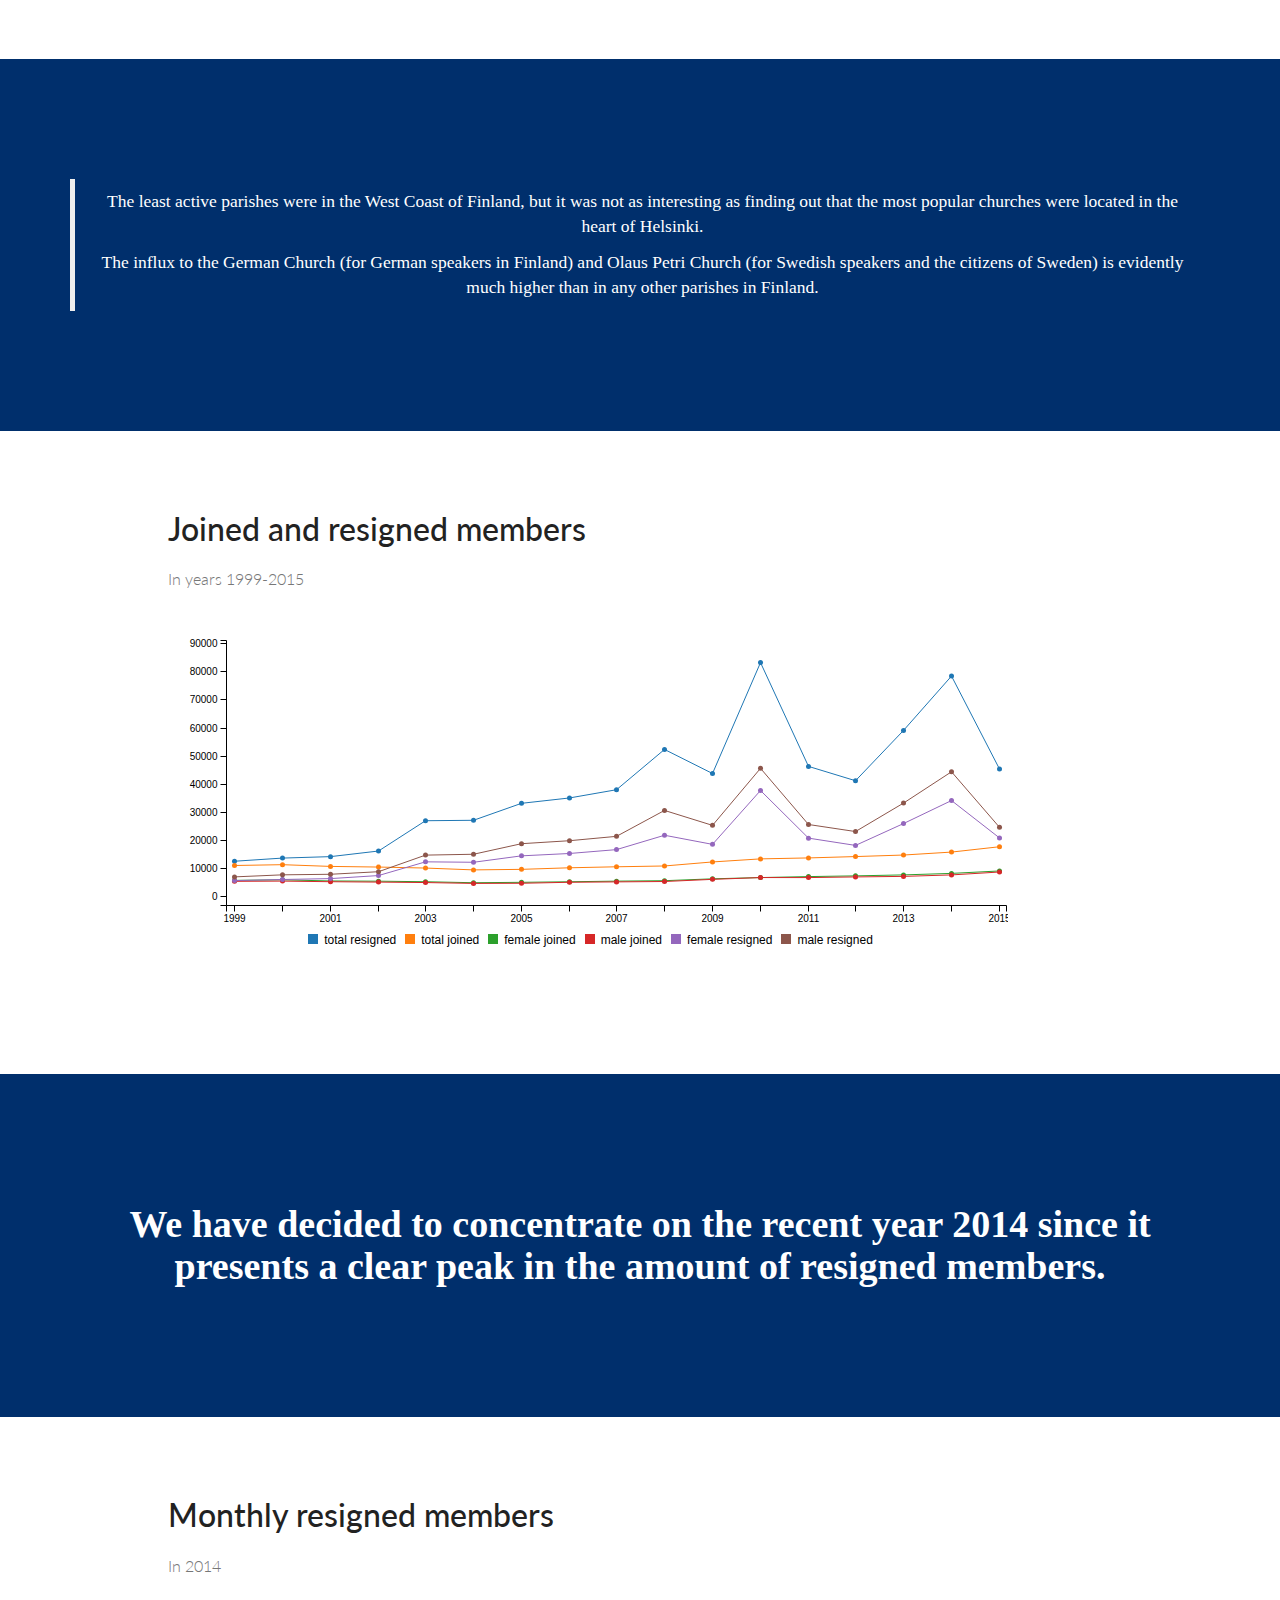
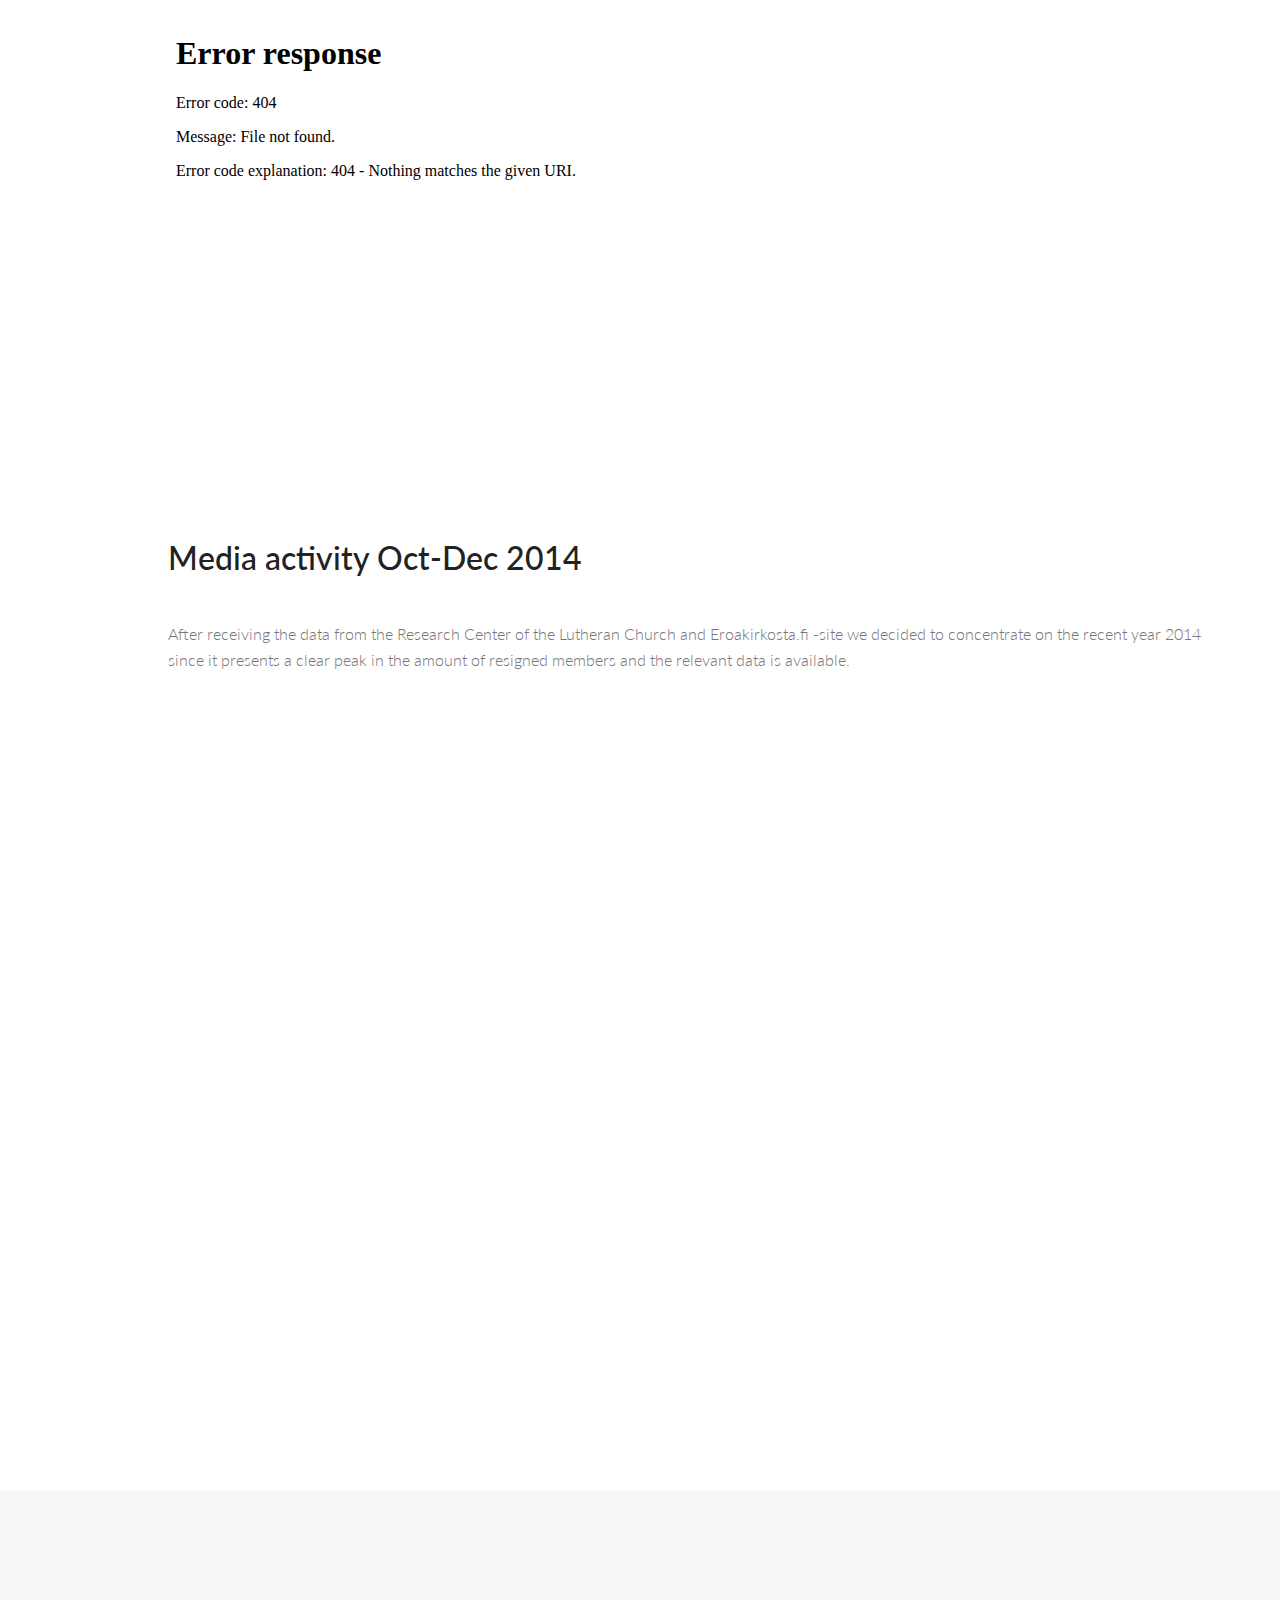
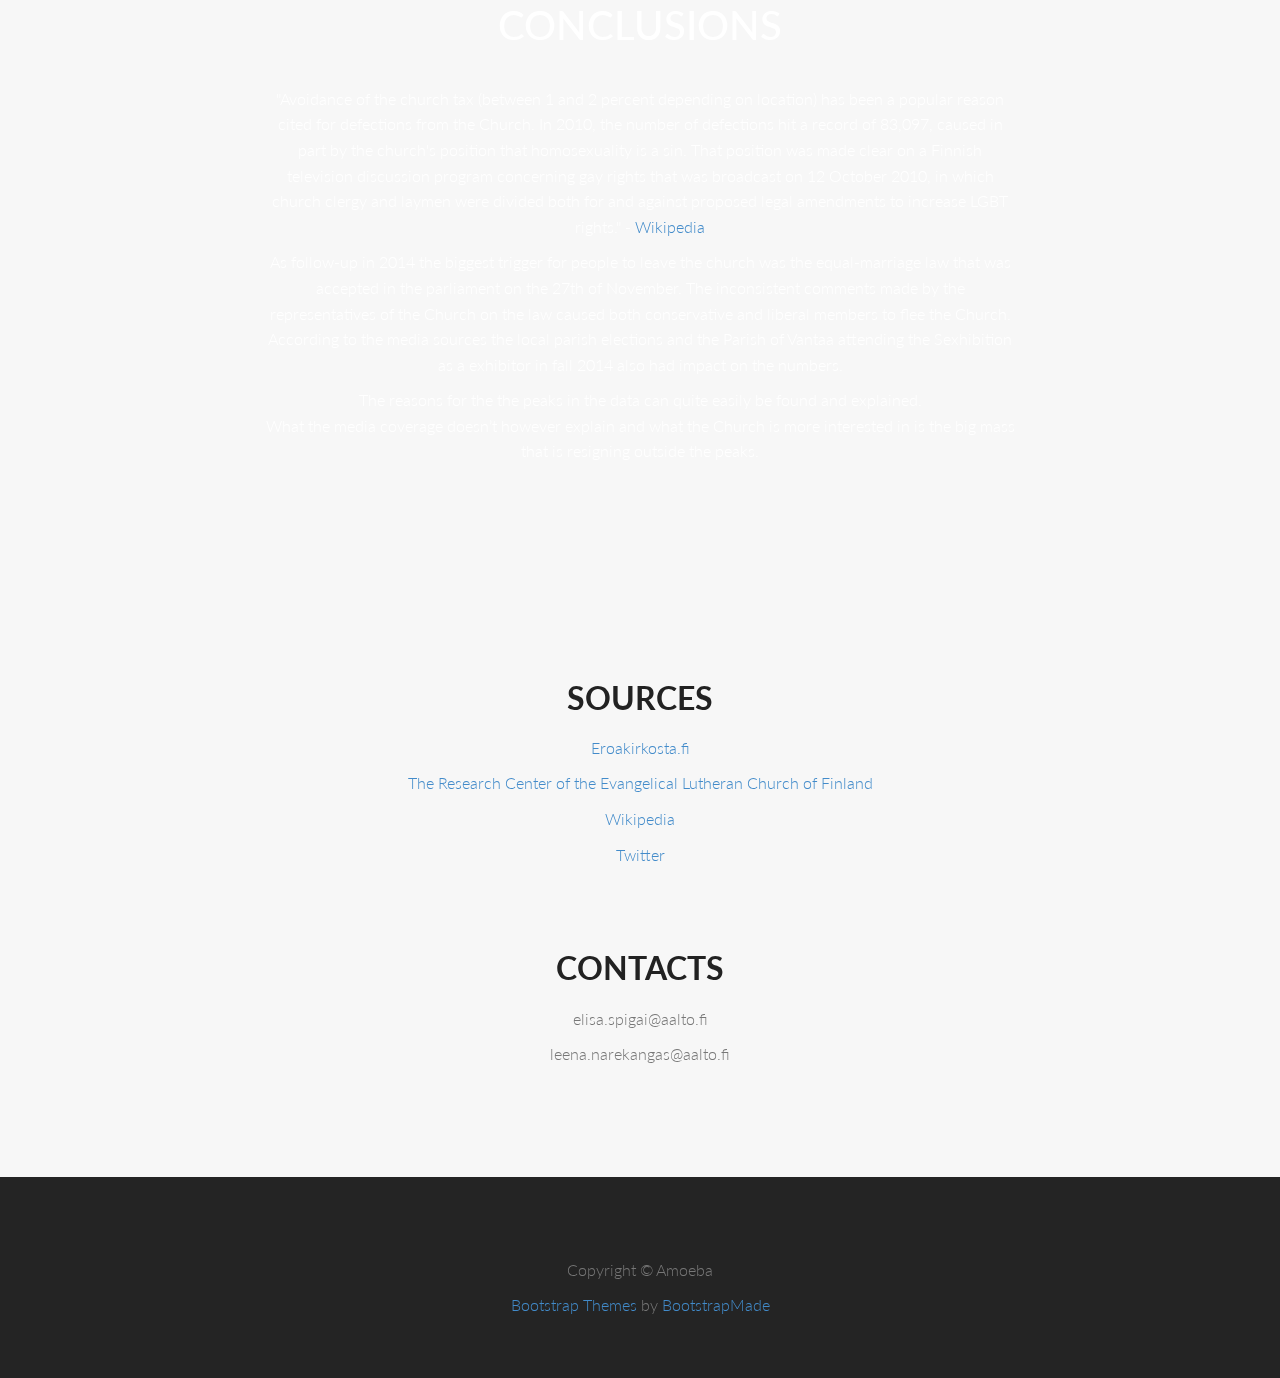
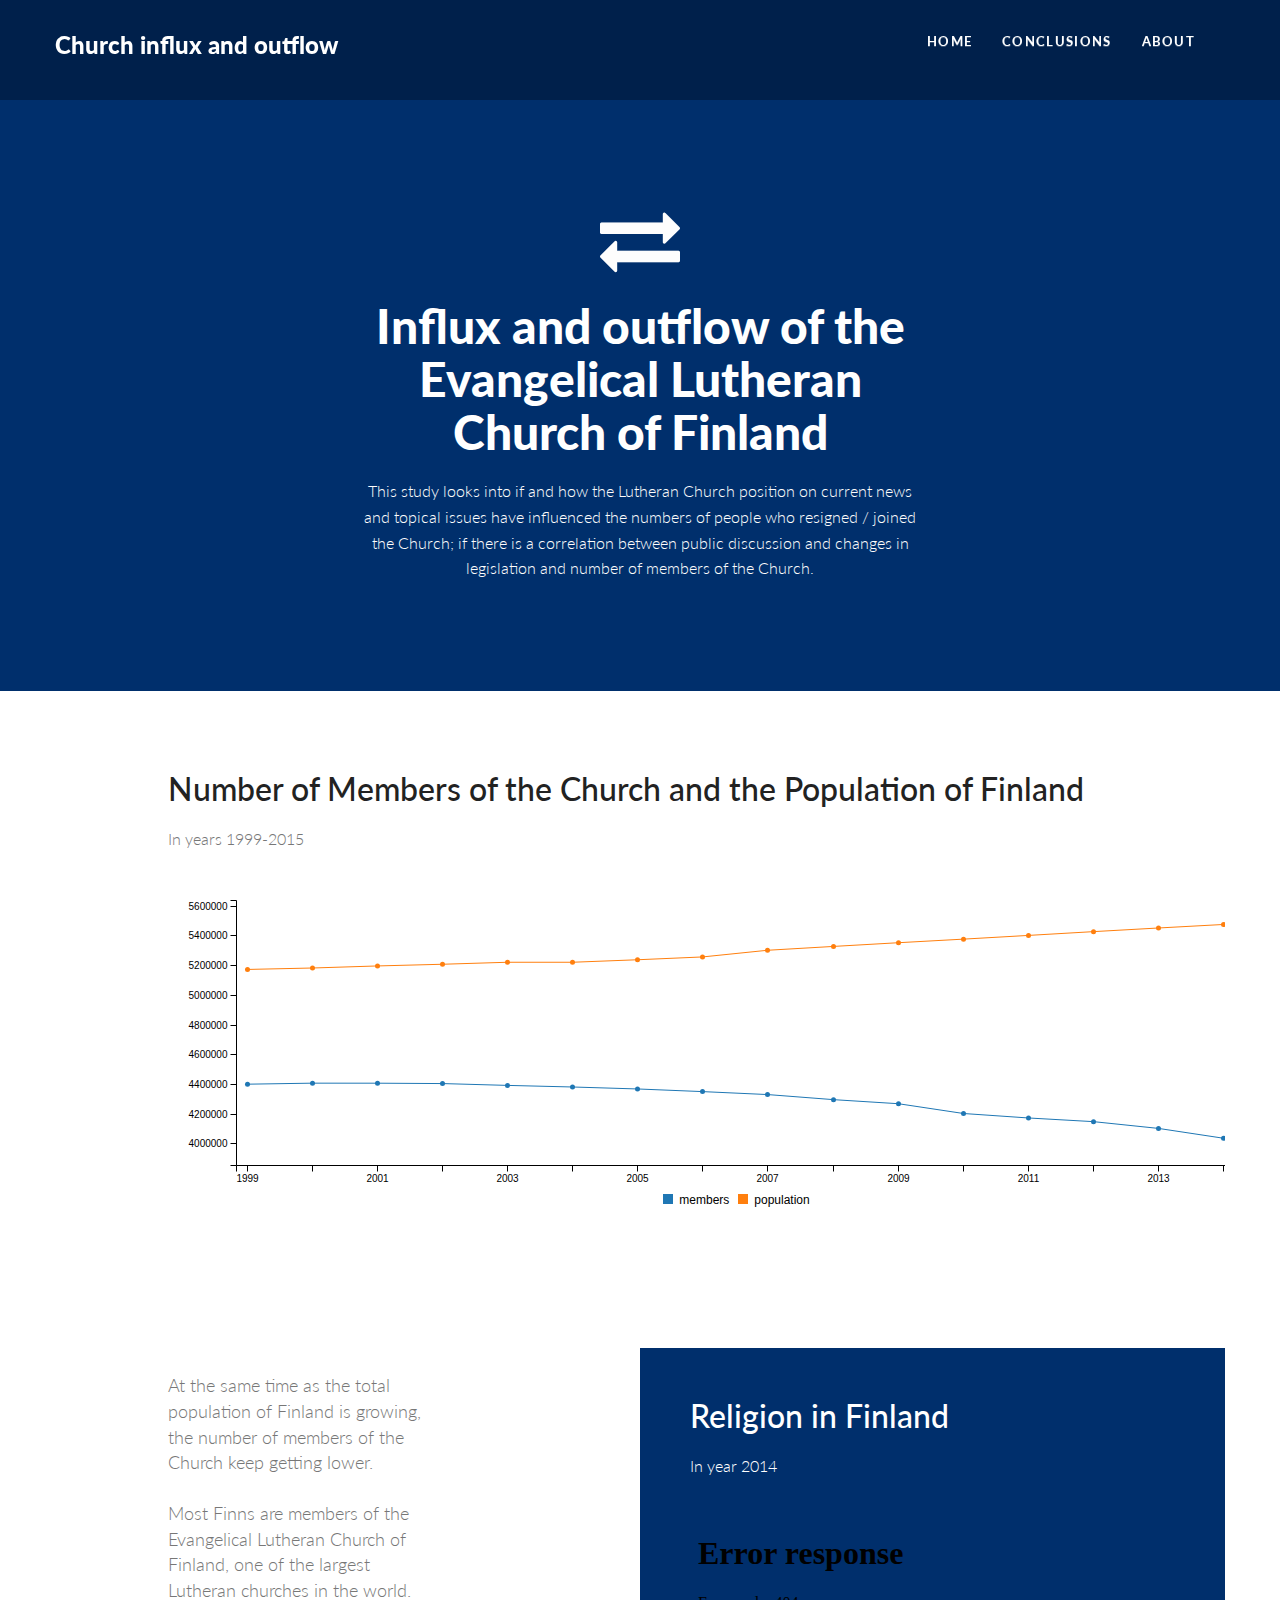
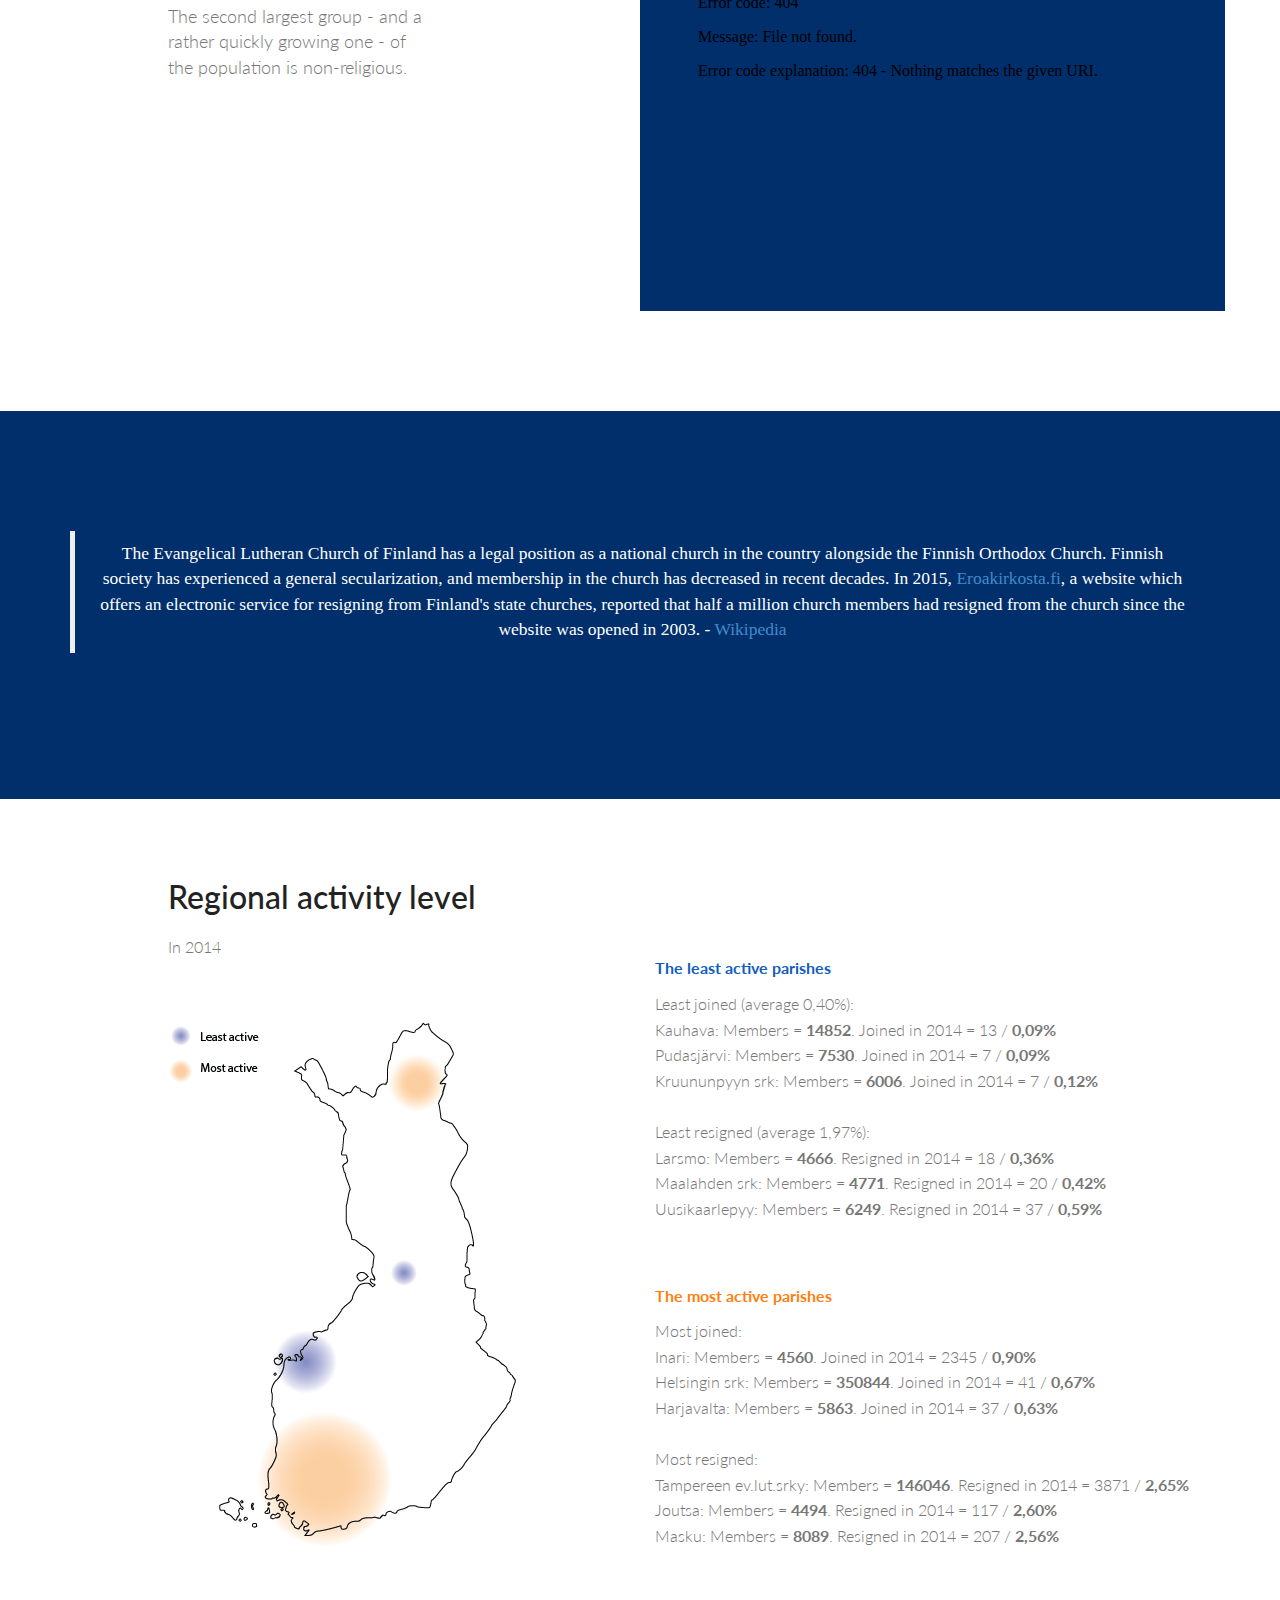
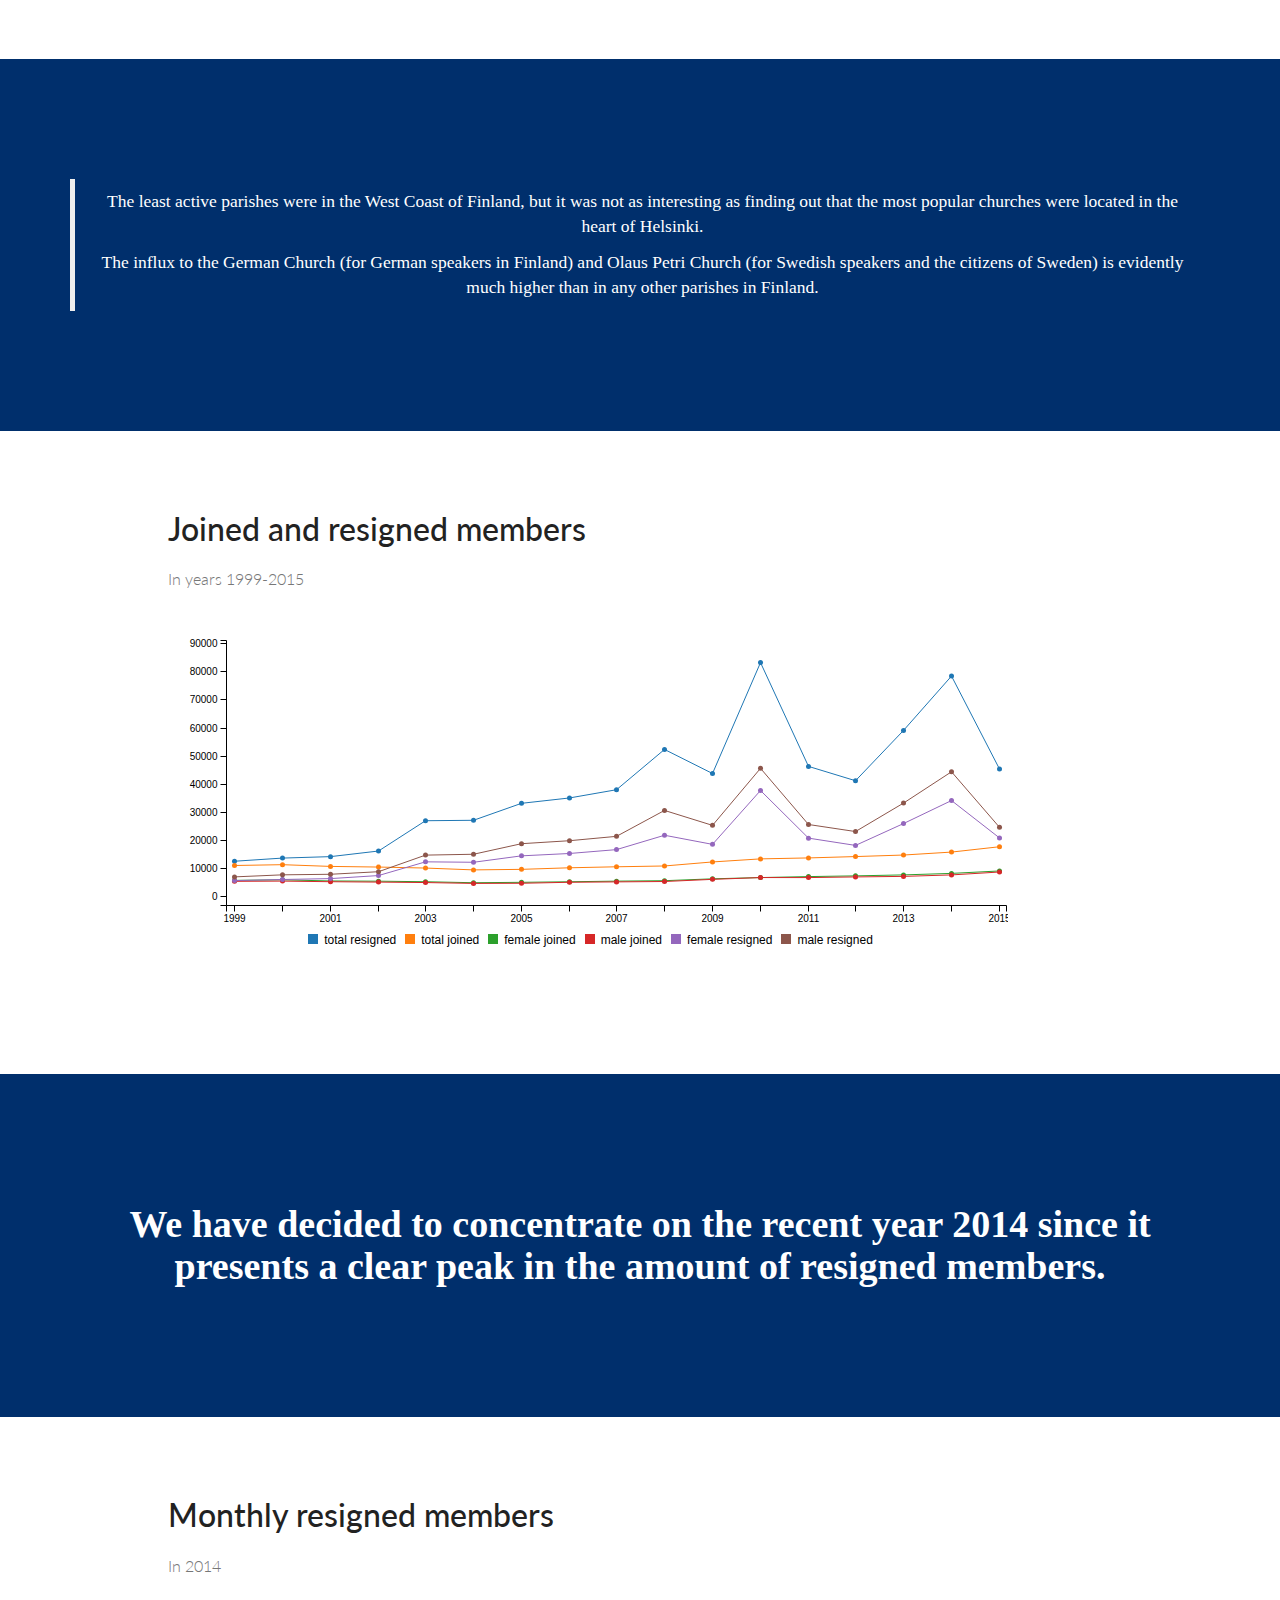
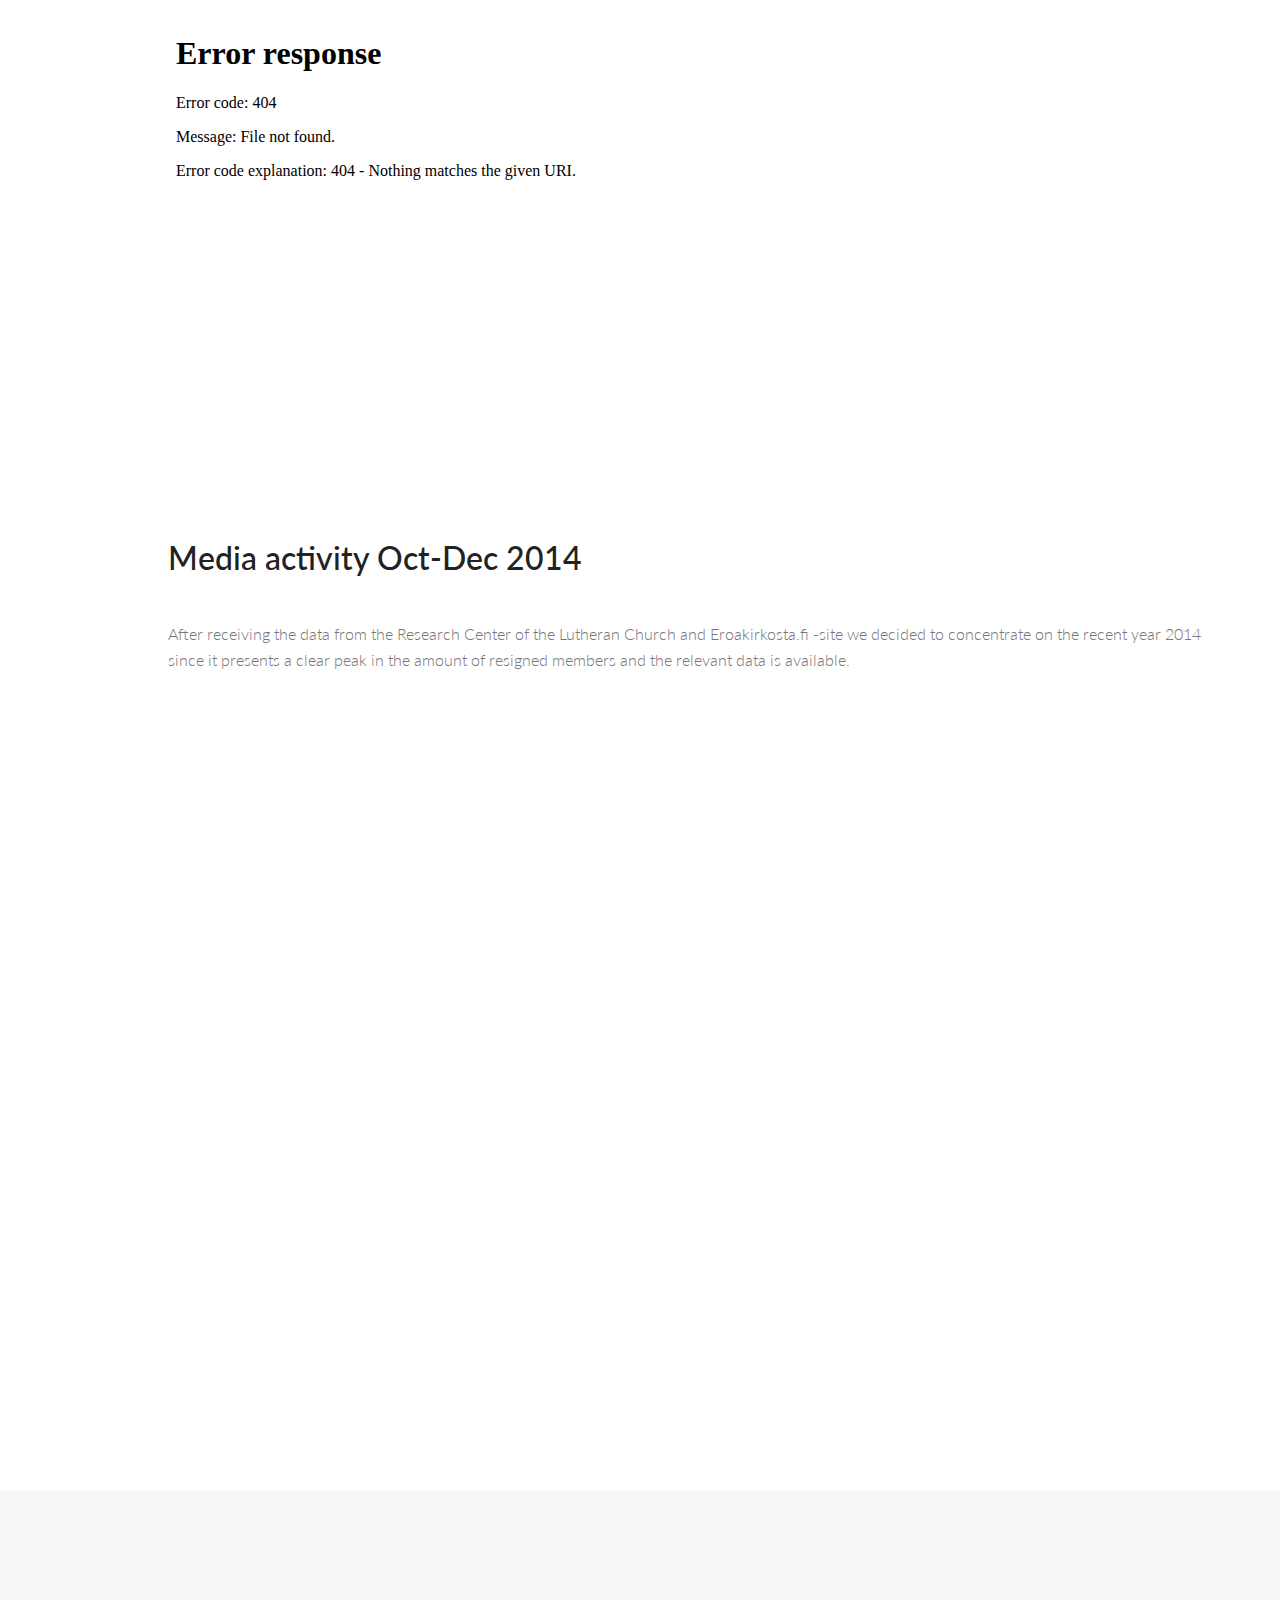
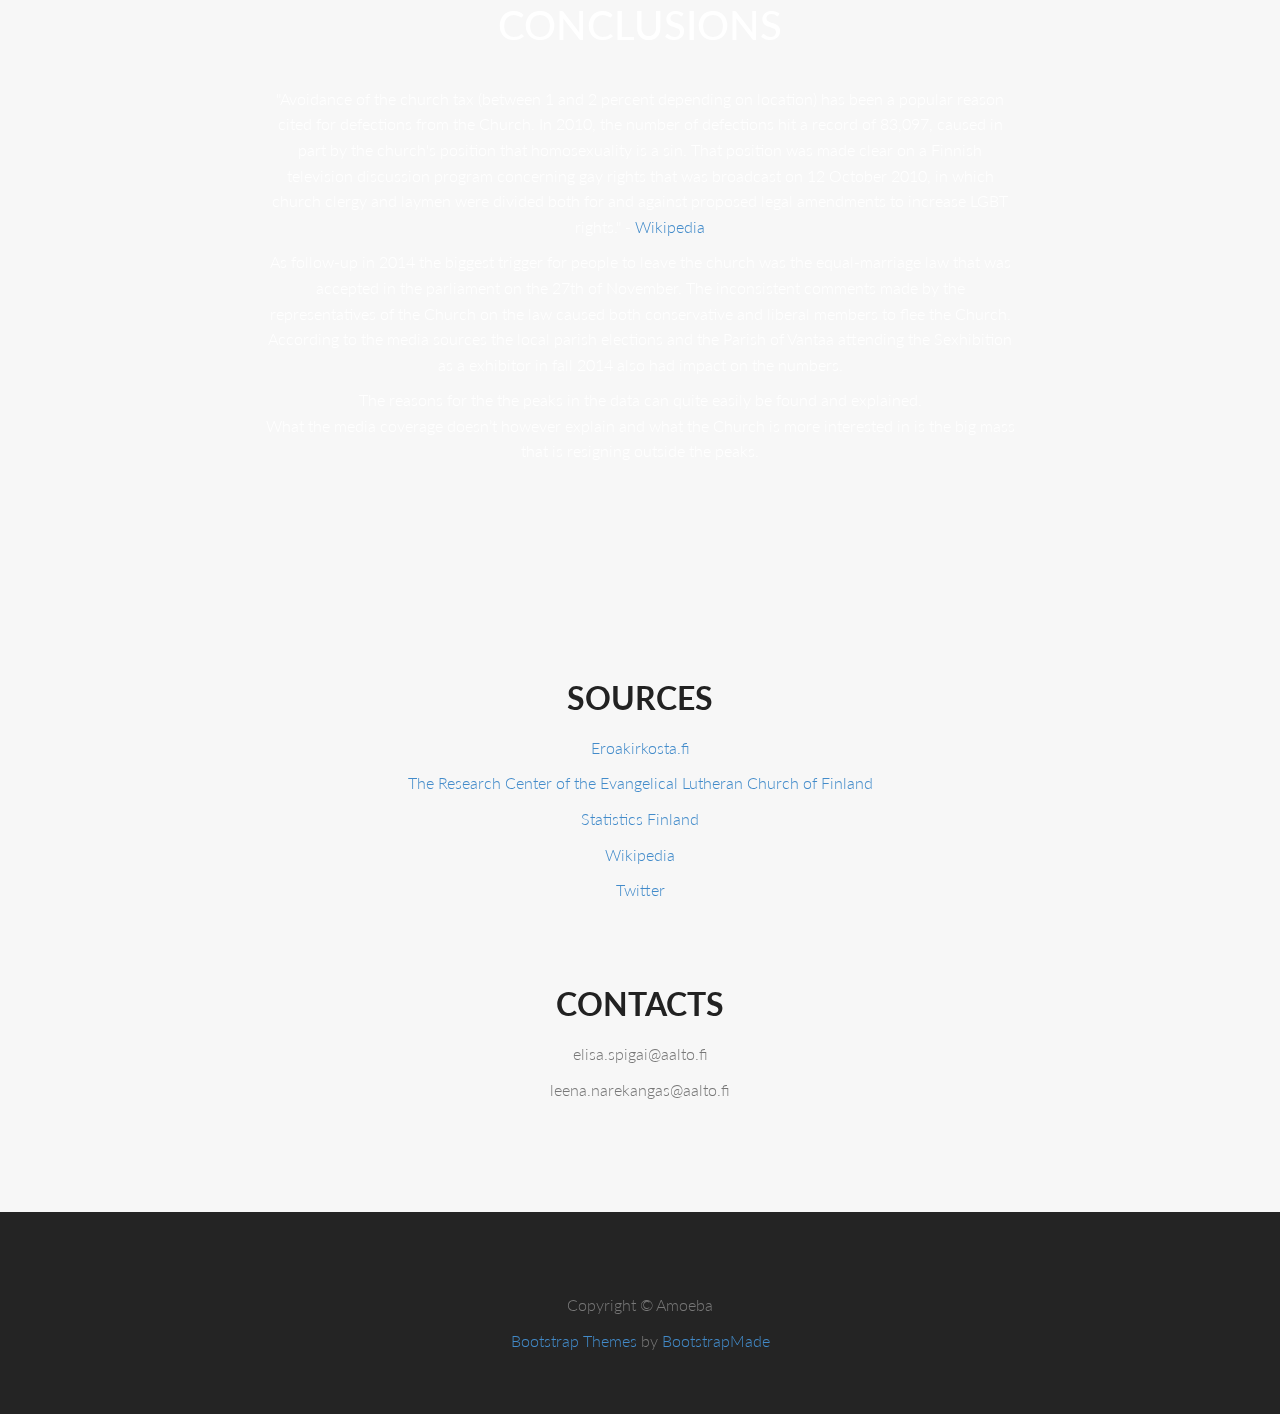
